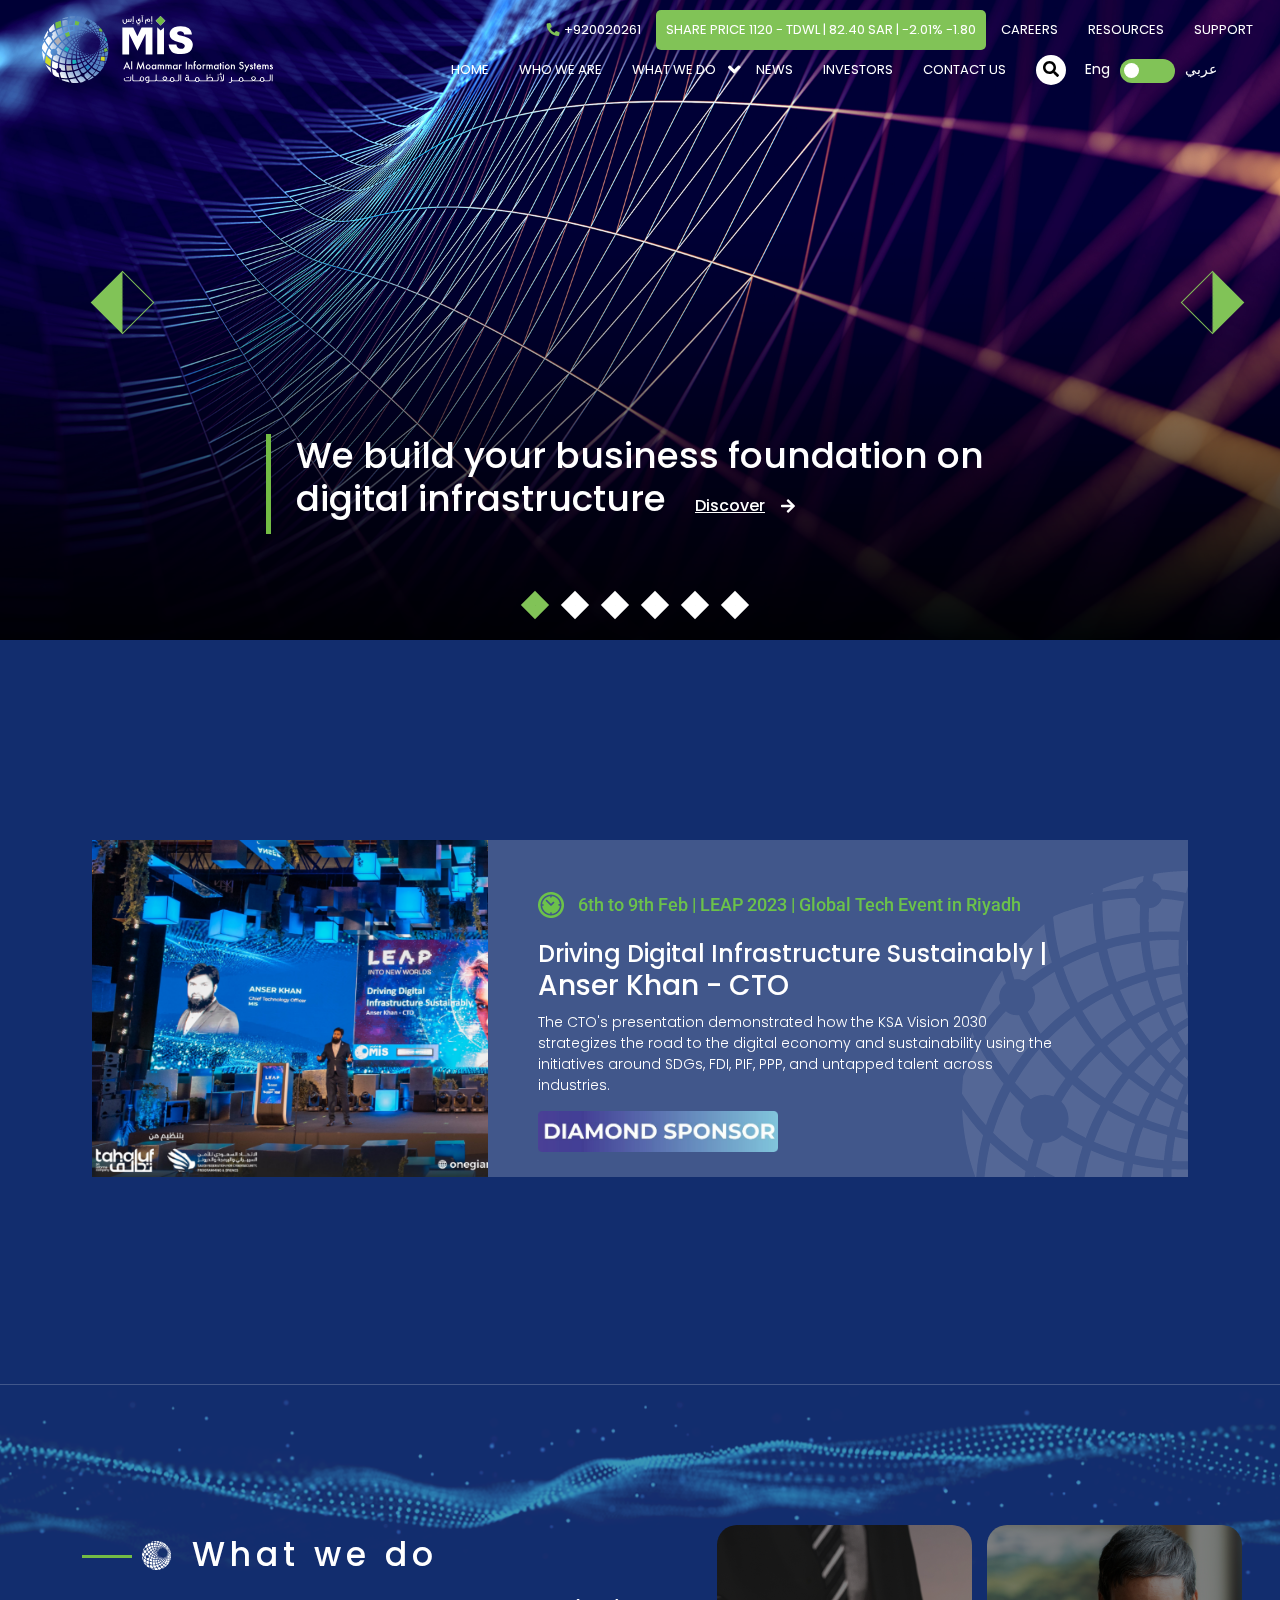
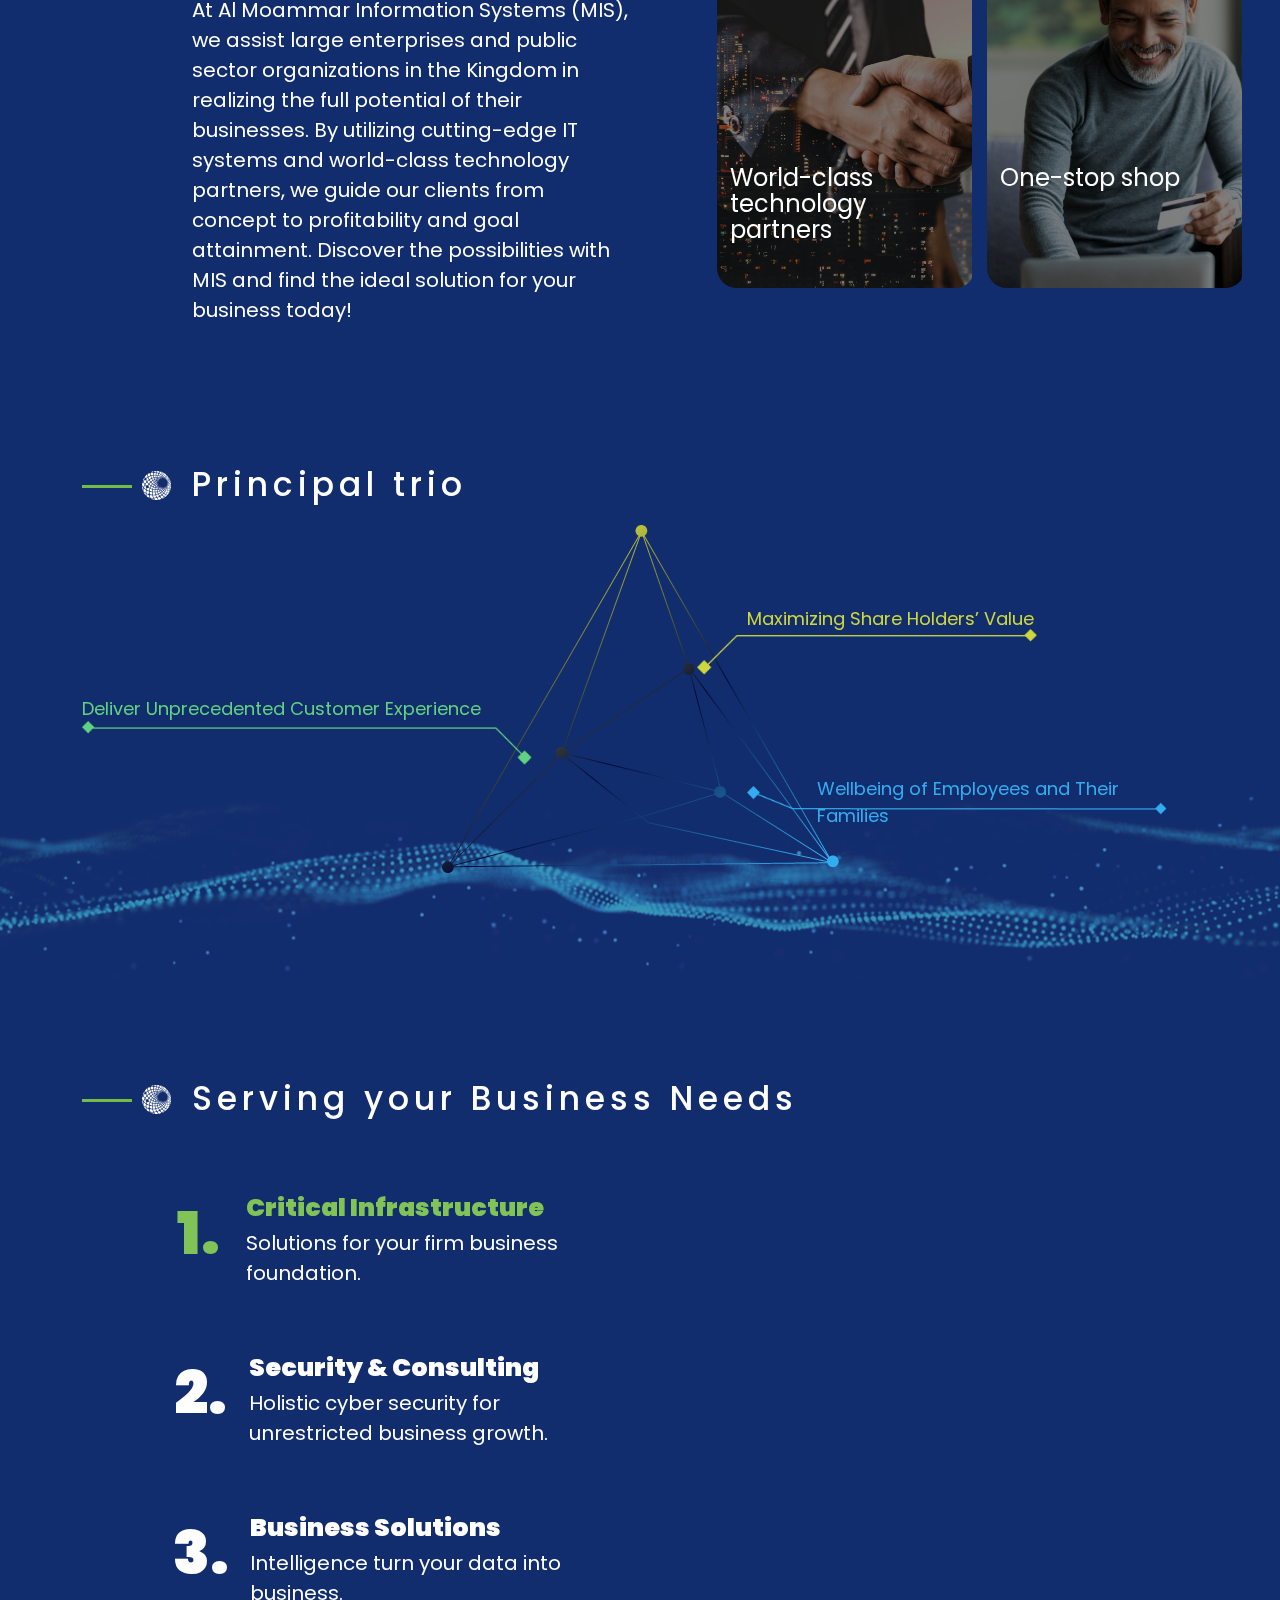
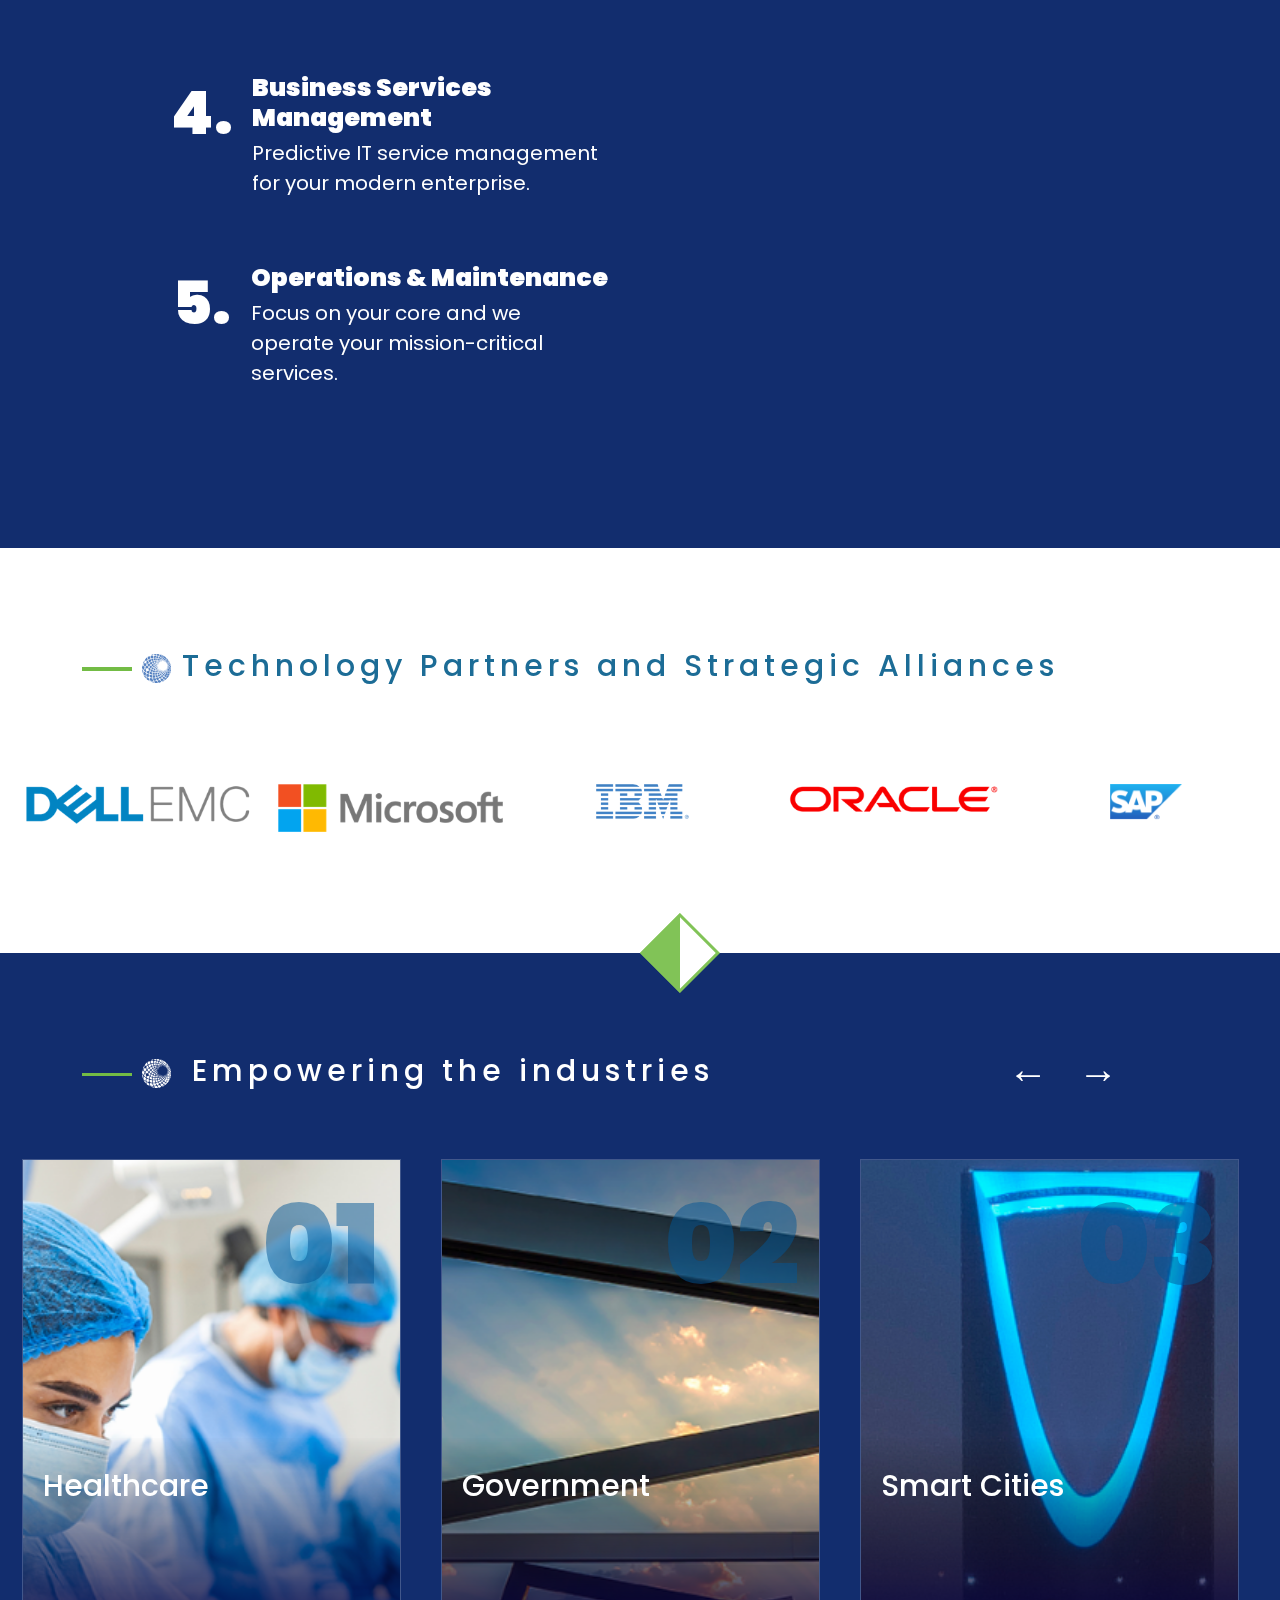
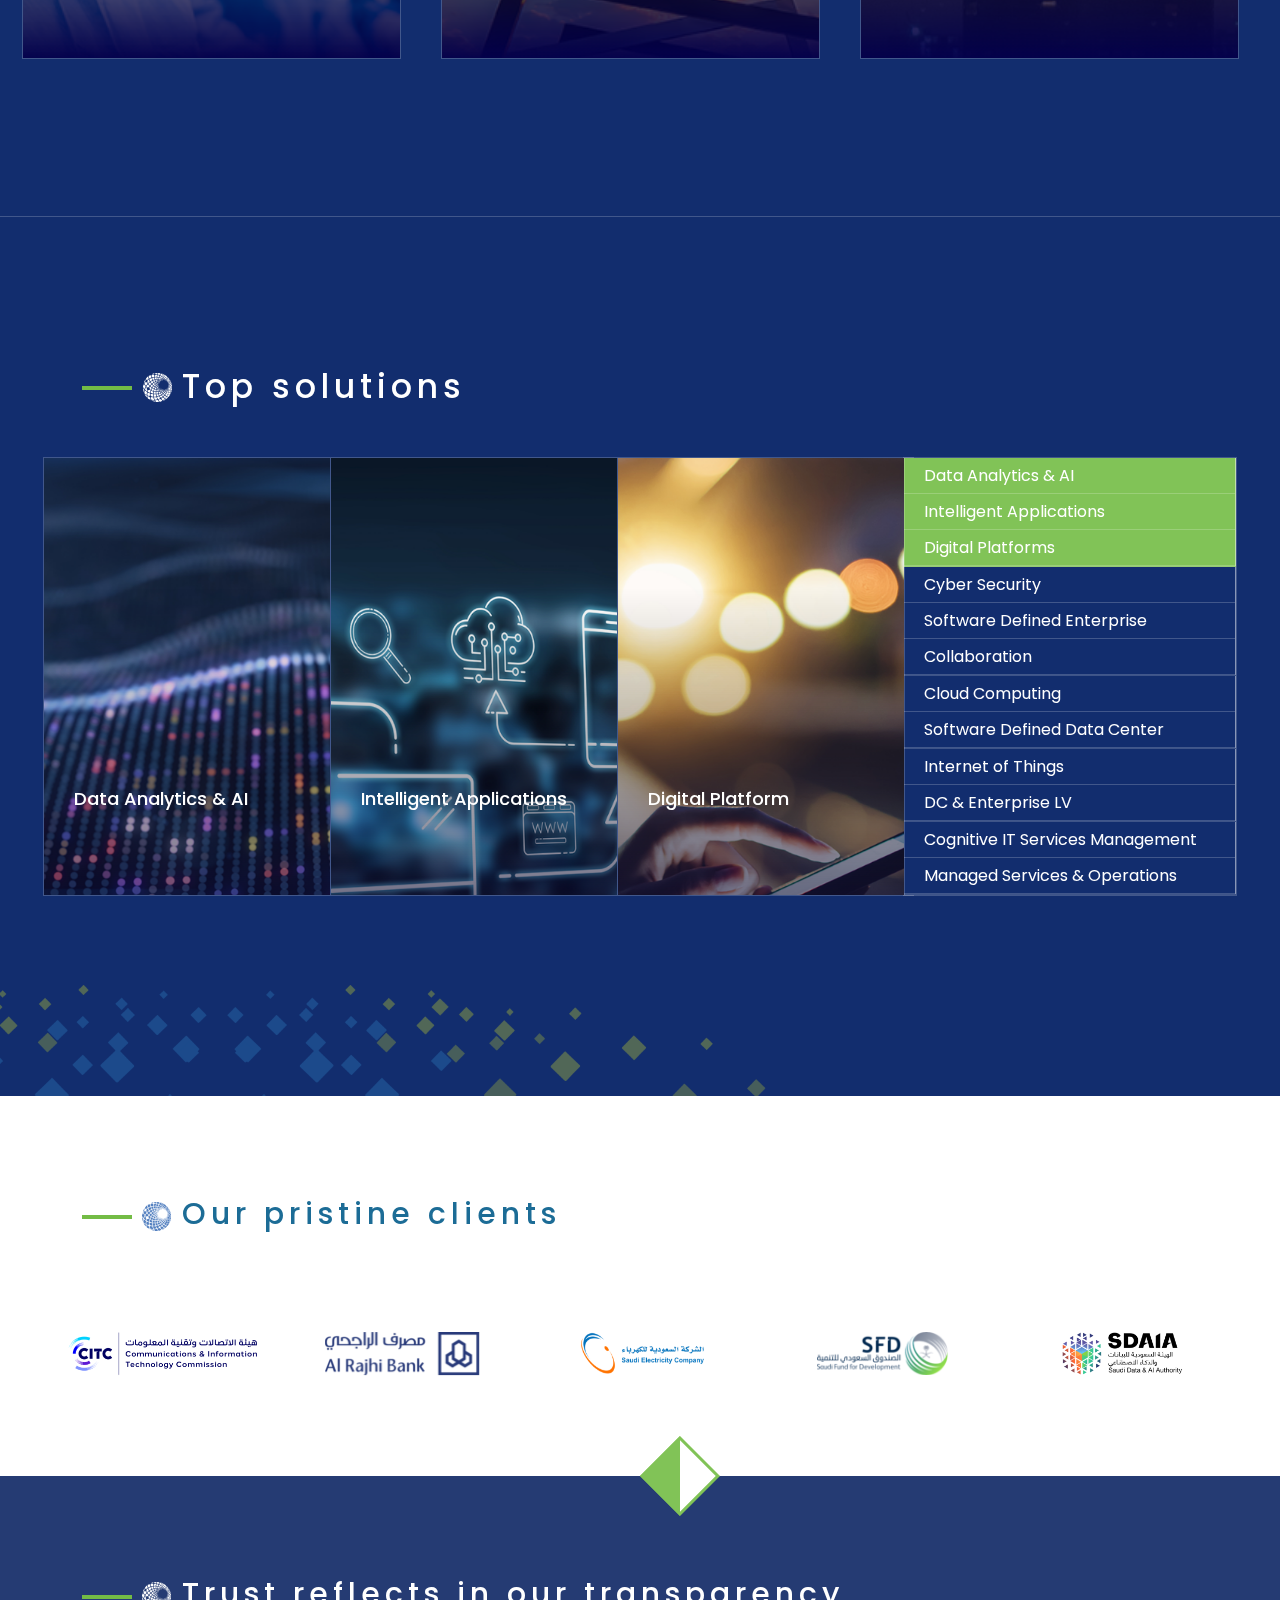
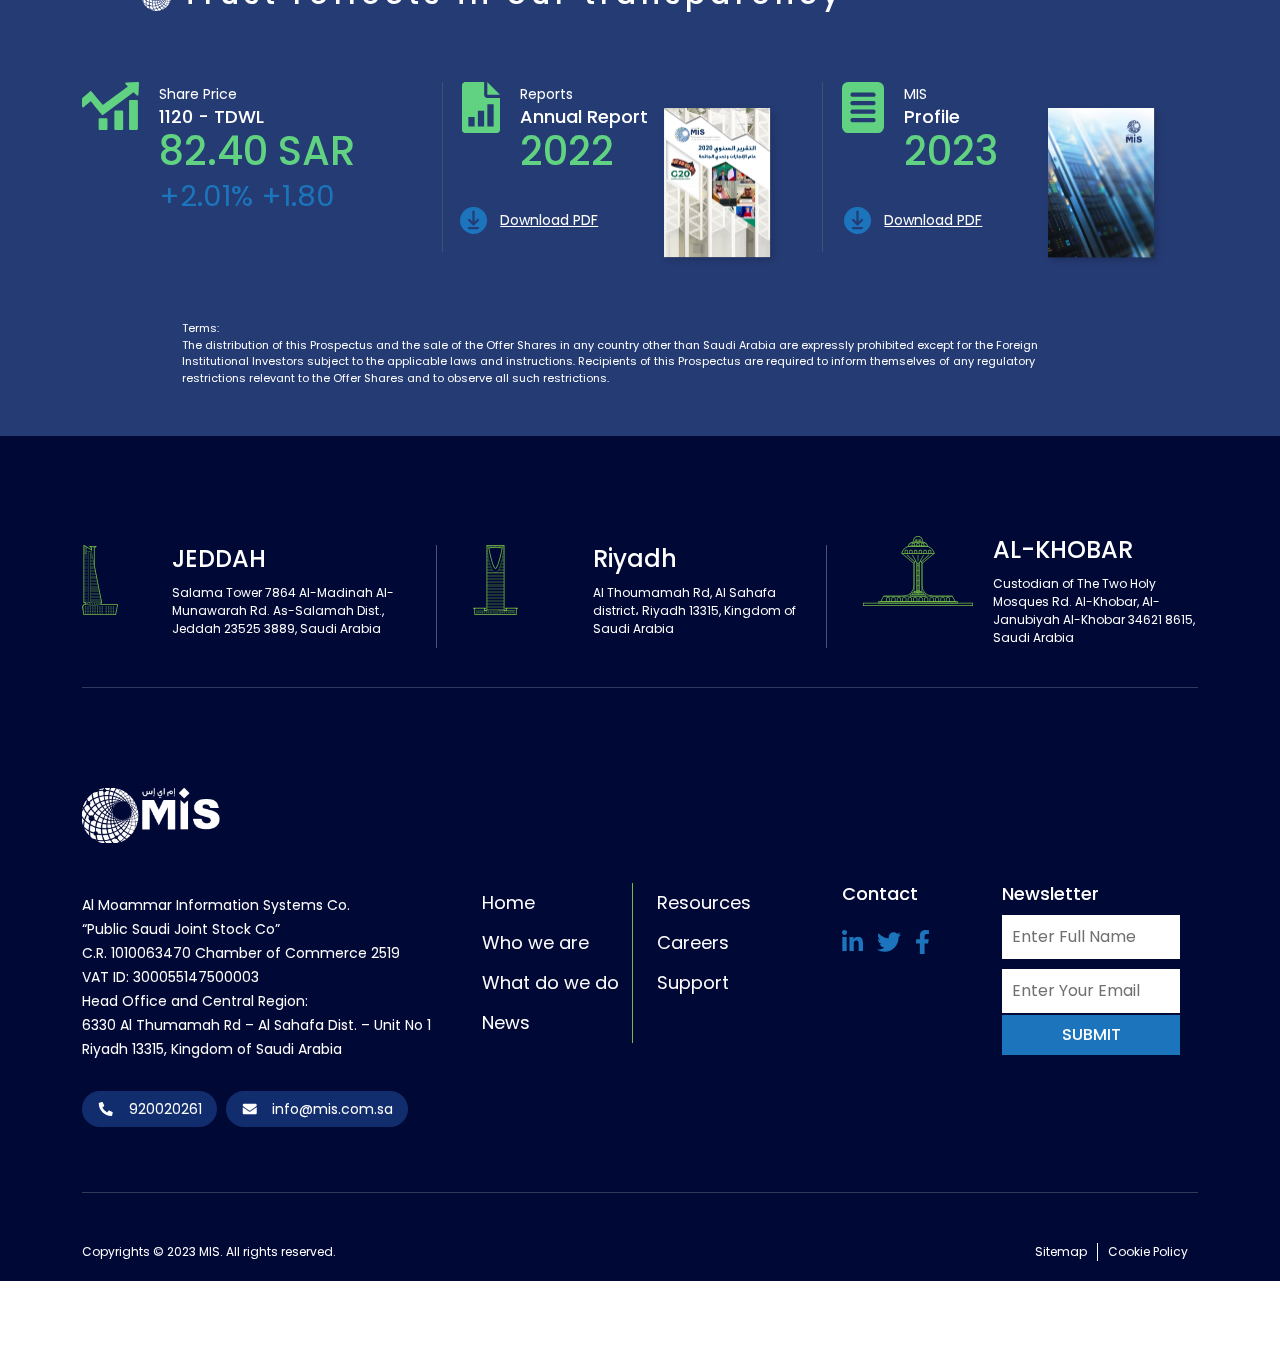
==== index.html @ 5196947d "Conflict Resolved" ====
<!DOCTYPE html>
<html lang="en">
  <head>
    <meta charset="UTF-8" />
    <meta http-equiv="X-UA-Compatible" content="IE=edge" />
    <meta name="viewport" content="width=device-width, initial-scale=1.0" />

    <!-- FAVICON -->
    <link
      rel="apple-touch-icon"
      sizes="180x180"
      href="assets/images/apple-touch-icon.png"
    />
    <link
      rel="icon"
      type="image/png"
      sizes="32x32"
      href="assets/images/favicon-32x32.png"
    />
    <link
      rel="icon"
      type="image/png"
      sizes="16x16"
      href="assets/images/favicon-16x16.png"
    />
    <link rel="manifest" href="assets/images/site.webmanifest" />

    <!-- BOOTSTRAP CSS -->
    <link rel="stylesheet" href="assets/css/bootstrap.min.css" />

    <!-- CUSTOM CSS -->
    <!-- <link rel="stylesheet" href="assets/css/custom.css"> -->

    <link rel="stylesheet" href="assets/css/style.css" />

    <!-- FONTAWESOME CSS -->
    <link rel="stylesheet" href="assets/css/fontawesome.min.css" />
    <link rel="stylesheet" href="assets/css/all.min.css" />

    <!-- ANIMATION CSS -->
    <link rel="stylesheet" href="assets/css/animate.min.css" />

    <!-- BX SLIDER CSS -->
    <link rel="stylesheet" href="assets/css/jquery.bxslider.min.css" />

    <!-- SLICK CAROUSEL CSS -->
    <link rel="stylesheet" href="assets/css/slick.css" />
    <link rel="stylesheet" href="assets/css/slick-theme.css" />

    <!-- TINY CAROUSEL -->
    <link rel="stylesheet" href="assets/css/tiny-slider.css" />

    <!-- ANIMATION ON SCROLL CSS -->
    <!-- <link rel="stylesheet" href="css/aos.css"> -->
    <title>MIS Home</title>
  </head>
  <body>
    <header class="head">
      <div class="container-fluid">
        <div class="row">
          <div
            class="col-xxl-3 col-xl-3 col-lg-3 d-md-none d-sm-none d-none d-lg-block"
          >
            <div class="logo">
              <img src="assets/images/logo-white.svg" alt="" />
            </div>
          </div>
          <div
            class="col-xxl-9 col-xl-9 col-lg-9 d-md-none d-sm-none d-none d-lg-block"
          >
            <div class="top-main-navigation">
              <ul>
                <li>
                    <i class="fas fa-phone-alt fa-fw topMainNavigationPhone"></i>
                    <a href="#">+920020261</a>
                </li>
                <!-- ADD ARABIC NUMBER IF NEEDED//////////////////////////////////////////////// -->

                <li class="topMainNavigationSharePrice">
                  <!-- <select name="" id="" >
                    <option value="" selected> -->
                      <a href="" class="anchorText">Share Price 1120 - TDWL | 82.40 SAR | -2.01% -1.80</a>
                    <!-- </option>
                    <option value="">
                      Share Price 1120 - TDWL | 82.40 SAR | -2.01% -1.80
                    </option>
                  </select> -->
                </li>
                <li class="arabic-text topMainNavigationSharePrice">
                  <select name="" id="" >
                    <option value="" selected>
                      سعر السهم 1120 - TDWL | 82.40 ريال سعودي | -2.01٪ -1.80
                    </option>
                    <option value="">
                      سعر السهم 1120 - TDWL | 82.40 ريال سعودي | -2.01٪ -1.80
                    </option>
                  </select>
                </li>
                <li><a href="#">Careers</a></li>
                <li class="arabic-text"><a href="#">وظائف</a></li>
                <li><a href="#">Resources</a></li>
                <li class="arabic-text"><a href="#">موارد</a></li>
                <li><a href="#">Support</a></li>
                <li class="arabic-text"><a href="#">يدعم</a></li>
              </ul>
            </div>
            <div class="main-menu">
              <ul>
                <li><a href="#">Home</a></li>
                <li class="arabic-text"><a href="#">بيت</a></li>
                <li>
                  <a href="#">Who We Are</a>
                  <ul class="dropdown--menu">
                    <li><a href="services.html">Services</a></li>
                  </ul>
                </li>
                <li class="arabic-text"><a href="#">من نحن</a></li>
                <li class="sub-menu">
                  <a href="#"
                    >What We Do
                    <!--<i class="fas fa-chevron-down"></i>--></a
                  >
                  <span class="downarrow-icon"></span>
                  <ul class="dropdown--menu">
                    <li><a href="solutions.html">Our Solutions</a></li>
                    <li><a href="industries.html">Our Industries</a></li>
                    <li><a href="services.html">Our Services</a></li>
                  </ul>
                </li>
                <li class="arabic-text"><a href="#">الذي نفعله</a></li>
                <li><a href="news.html">News</a></li>
                <li class="arabic-text"><a href="#">أخبار</a></li>
                <li><a href="#">Investors</a></li>
                <li class="arabic-text"><a href="#">المستثمرون</a></li>
                <li><a href="contactus.html">Contact Us</a></li>
                <li class="arabic-text"><a href="#">اتصل بنا</a></li>
                <li>
                  <a href="#" class="search"><i class="fas fa-search"></i></a>
                </li>
              </ul>
              <div class="lang-toggle1">
                Eng
                <label class="switch1">
                  <input type="checkbox" />
                  <span class="slider1 round"></span>
                </label>
                عربي
              </div>
            </div>
          </div>
          <div
            class="col-md-12 col-sm-12 col-12 d-md-block d-xxl-none d-xl-none d-lg-none"
          >
            <div class="mobile--header">
              <div class="menu-menu">
                <div class="mobile-menu"><i class="fas fa-bars"></i></div>
                <div class="navigation">
                  <ul>
                    <li>
                      <select name="" id="sharePrice"></select>
                    </li>
                    <li class="arabic-text">
                      <select name="" id="sharePrice"></select>
                    </li>
                    <li><a href="#">Home</a></li>
                    <li class="arabic-text"><a href="#">بيت</a></li>
                    <li><a href="#">Who We Are</a></li>
                    <li class="arabic-text"><a href="#">من نحن</a></li>
                    <li>
                      <a href="whatwedo.html">What We Do</a>
                      <span><i class="fas fa-chevron-down fa-fw"></i></span>
                      <ul class="dropdown--menu">
                        <li><a href="solutions.html">Our Solutions</a></li>
                        <li><a href="industries.html">Our Industries</a></li>
                        <li><a href="services.html">Our Services</a></li>
                      </ul>
                    </li>
                    <li class="arabic-text"><a href="#">الذي نفعله</a></li>
                    <li><a href="#">News</a></li>
                    <li class="arabic-text"><a href="#">أخبار</a></li>
                    <li><a href="#">Investors</a></li>
                    <li class="arabic-text"><a href="#">المستثمرون</a></li>
                    <li><a href="#">Careers</a></li>
                    <li class="arabic-text"><a href="#">وظائف</a></li>
                    <li><a href="#">Resources</a></li>
                    <li class="arabic-text"><a href="#">موارد</a></li>
                    <li><a href="#">Support</a></li>
                    <li class="arabic-text"><a href="#">يدعم</a></li>
                    <li><a href="#">Contact Us</a></li>
                    <li class="arabic-text"><a href="#">اتصل بنا</a></li>
                    <li><a href="#" class="en">English</a></li>
                    <li><a href="#" class="ar">عربي</a></li>
                    <li class="arabic-text">
                      <a href="#" class="en">إنجليزي</a>
                    </li>
                    <li class="arabic-text"><a href="#" class="ar">عربي</a></li>
                  </ul>
                </div>
              </div>
              <div class="mobile-logo">
                <a href="#"
                  ><img src="assets/images/mobile-white-logo.svg" alt=""
                /></a>
              </div>
              <div class="mobile-search-wrapper">
                <a href="#" class="mobilesearch"
                  ><i class="fas fa-search"></i
                ></a>
              </div>
            </div>
          </div>
        </div>
      </div>
    </header>

    <!-- SLIDER HOME -->
    <section class="home-slider">
      <!-- Slider HTML (change this to your own!) -->
      <div class="sliderHome">
        <div>
          <div class="home-slider-content">
            <div class="slide--content">
              <h2>
                We build your business foundation on digital infrastructure
                <a href="#">Discover <i class="fas fa-arrow-right"></i></a>
              </h2>
            </div>
            <div class="slide--content arabic-text">
              <h2>
                نبني أسس عملك على البنية التحتية الرقمية.
                <a href="#">يكتشف <i class="fas fa-arrow-right"></i></a>
              </h2>
            </div>
            <picture>
              <img src="assets/images/sliderimage4.png" />
            </picture>
          </div>
        </div>
        <div>
          <div class="home-slider-content">
            <div class="slide--content">
              <h2>
                Our artificial intelligence (AI) solutions turn your data into
                business wins
                <a href="#">Discover <i class="fas fa-arrow-right"></i></a>
              </h2>
            </div>
            <div class="slide--content arabic-text">
              <h2>
                حلولنا للذكاء الاصطناعي (AI) تحوّل بياناتك إلى انتصارات في
                الأعمال التجارية.
                <a href="#">يكتشف <i class="fas fa-arrow-right"></i></a>
              </h2>
            </div>
            <img src="assets/images/sliderimage1.png" />
          </div>
        </div>
        <div>
          <div class="home-slider-content">
            <div class="slide--content">
              <h2>
                Predictive IT service management take the guesswork out of the
                enterprise
                <a href="#">Discover <i class="fas fa-arrow-right"></i></a>
              </h2>
            </div>
            <div class="slide--content arabic-text">
              <h2>
                الإدارة التنبؤية لخدمات تكنولوجيا المعلومات تعمل على التخلص من
                التخمين من المؤسسة.
                <a href="#">يكتشف <i class="fas fa-arrow-right"></i></a>
              </h2>
            </div>
            <img src="assets/images/sliderimage2.png" />
          </div>
        </div>
        <div>
          <div class="home-slider-content">
            <div class="slide--content">
              <h2>
                Break the barriers and expand limitlessly on the cloud
                <a href="#">Discover <i class="fas fa-arrow-right"></i></a>
              </h2>
            </div>
            <div class="slide--content arabic-text">
              <h2>
                كسر الحواجز والتوسع لا حدود له على السحابة.
                <a href="#">يكتشف <i class="fas fa-arrow-right"></i></a>
              </h2>
            </div>
            <img src="assets/images/sliderimage3.png" />
          </div>
        </div>
        <div>
          <div class="home-slider-content">
            <div class="slide--content">
              <h2>
                Our managed cybersecurity gives your business unrestricted
                growth
                <a href="#">Discover <i class="fas fa-arrow-right"></i></a>
              </h2>
            </div>
            <div class="slide--content arabic-text">
              <h2>
                أمن السيبرانية المدارة يمنح عملك نموًا غير مقيّد.
                <a href="#">يكتشف <i class="fas fa-arrow-right"></i></a>
              </h2>
            </div>
            <img src="assets/images/sliderimage6.jpg" />
          </div>
        </div>
        <div>
          <div class="home-slider-content">
            <div class="slide--content">
              <h2>
                MIS reliable services and operations help you leap into a
                competitive era
                <a href="#">Discover <i class="fas fa-arrow-right"></i></a>
              </h2>
            </div>
            <div class="slide--content arabic-text">
              <h2>
                خدمات MIS الموثوقة والعمليات تساعدك على القفز إلى عصر تنافسي.
                <a href="#">يكتشف <i class="fas fa-arrow-right"></i></a>
              </h2>
            </div>
            <img src="assets/images/sliderimage5.png" />
          </div>
        </div>
      </div>
    </section>

    <!-- SEMINAR SECTION -->
    <section class="seminar--wrapper">
      <div class="container">
        <div class="row">
          <div
            class="col-xxl-12 col-xl-12 col-lg-12 col-md-12 col-sm-12 col-12"
          >
            <div class="seminar-carousel">
              <div>
                <div class="seminar-wrapper">
                  <div class="seminar--image-date">
                    <img src="assets/images/mis-seminar-event.png" alt="" />
                    <!-- <div class="seminar--date">
                                        <span>6th to 9th Feb</span>
                                        <h2>2023</h2>
                                    </div> -->
                  </div>
                  <div class="seminar--info">
                    <h3>
                      6th to 9th Feb | LEAP 2023 | Global Tech Event in Riyadh
                    </h3>
                    <h2>
                      Driving Digital Infrastructure Sustainably |
                      <span>Anser Khan - CTO</span>
                    </h2>
                    <p>
                      The CTO's presentation demonstrated how the KSA Vision
                      2030 strategizes the road to the digital economy and
                      sustainability using the initiatives around SDGs, FDI,
                      PIF, PPP, and untapped talent across industries.
                    </p>
                    <img src="assets/images/sponsorimg.png" alt="" />
                  </div>
                </div>
              </div>
              <!-- <div>
                            <div class="seminar-wrapper">
                                <div class="seminar--image-date">
                                    <img src="assets/images/mis-seminar-event.png" alt="">
                                    <div class="seminar--date">
                                        <span>22 Feb</span>
                                        <h2>2023</h2>
                                    </div>
                                </div>
                                <div class="seminar--info">
                                    <h3>09:00 AM | The Opera Theatre | Central City, Riyadh</h3>
                                    <h2>Artificial intelligence turns your data into business</h2>
                                    <p>Artificial Intelligence (AI) refers to the simulation of human intelligence in machines that are designed to think and act like humans.</p>
                                </div>
                            </div>
                        </div> -->
            </div>
          </div>
        </div>
      </div>
    </section>

    <!-- ABOUT US SECTION -->
    <section class="home-about-us">
      <div class="container">
        <div class="row">
          <div class="col-xxl-6 col-xl-6 col-lg-12 col-md-12 col-sm-12 col-12">
            <div
              class="about-us"
              data-aos="fade-right"
              data-aos-delay="500"
              data-aos-duration="1000"
            >
              <h2>What we do</h2>
              <p>
                At Al Moammar Information Systems (MIS), we assist large
                enterprises and public sector organizations in the Kingdom in
                realizing the full potential of their businesses. By utilizing
                cutting-edge IT systems and world-class technology partners, we
                guide our clients from concept to profitability and goal
                attainment. Discover the possibilities with MIS and find the
                ideal solution for your business today!
              </p>
            </div>
            <div
              class="about-us arabic-text"
              data-aos="fade-left"
              data-aos-delay="500"
              data-aos-duration="1000"
            >
              <h2>من نحن</h2>
              <p>
                في المعمر لأنظمة المعلومات (MIS) ، نساعد الشركات الكبيرة ومؤسسات
                القطاع العام في المملكة على تحقيق الإمكانات الكاملة لأعمالهم. من
                خلال استخدام أنظمة تكنولوجيا المعلومات المتطورة وشركاء
                التكنولوجيا على مستوى عالمي ، فإننا نوجه عملائنا من المفهوم إلى
                الربحية وتحقيق الهدف. اكتشف الاحتمالات مع MIS وابحث عن الحل
                المثالي لعملك اليوم!
              </p>
            </div>
          </div>
          <div class="col-xxl-6 col-xl-6 col-lg-12 col-md-12 col-sm-12 col-12">
            <div class="about-content-wrapper">
              <div class="aboutus-slider">
                <div>
                  <img src="assets/images/aboutimage1.png" alt="" />
                  <div class="about-carousel-text">
                    <p>World-class technology partners</p>
                  </div>
                </div>
                <div>
                  <img src="assets/images/aboutimage2.png" alt="" />
                  <div class="about-carousel-text">
                    <p>One-stop shop</p>
                  </div>
                </div>
                <div>
                  <img src="assets/images/aboutimages3.png" alt="" />
                  <div class="about-carousel-text">
                    <p>
                      Deep culture <br />
                      understanding
                    </p>
                  </div>
                </div>
              </div>
              <!-- <div class="aboutus-three-img">
                            <div>
                                <img src="images/aboutimage1.png" class="img-fluid" alt="">
                                <p>World-class technology partners</p>
                            </div>
                            <div>
                                <img src="images/aboutimage2.png"  class="img-fluid" alt="">
                                <p>One-stop shop</p>
                            </div>
                            <div>
                                <img src="images/aboutimages3.png"  class="img-fluid" alt="">
                                <p>Deep culture <br> understanding</p>
                            </div>
                            <div>&nbsp;</div>
                        </div> -->
            </div>
          </div>
        </div>
        <div class="row">
          <div
            class="col-xxl-12 col-xl-12 col-lg-12 col-md-12 col-sm-12 col-12"
          >
            <div
              class="about-us principal"
              data-aos="fade-right"
              data-aos-delay="500"
              data-aos-duration="1000"
            >
              <h2>Principal trio</h2>
            </div>
            <div
              class="about-us principal arabic-text"
              data-aos="fade-right"
              data-aos-delay="500"
              data-aos-duration="1000"
            >
              <h2>الثلاثي الرئيسي</h2>
            </div>
          </div>
          <div class="col-xxl-3 col-xl-3 col-lg-3 col-md-3 col-sm-3 col-3">
            <div class="lefttext-wrapper">
              <div class="lefttext">
                Deliver Unprecedented Customer Experience
              </div>
              <div class="lefttext arabic-text">
                تقديم تجربة عملاء غير مسبوقة
              </div>
            </div>
          </div>
          <div class="col-xxl-6 col-xl-6 col-lg-6 col-md-6 col-sm-6 col-6">
            <div class="triangle-wrapper">
              <div class="triangle-object-rotator">
                <!-- <ul class='gallery'>
                                <li><a><img src='assets/images/texturetriangle.png'></a></li>
                                <li><a><img src='assets/images/texturetriangle.png'></a></li>
                                <li><a><img src='assets/images/texturetriangle.png'></a></li>
                                <li><a><img src='assets/images/texturetriangle.png'></a></li>
                            </ul> -->
                <div class="side left"></div>
                <div class="side front"></div>
                <div class="side right"></div>
                <div class="side back"></div>
              </div>
            </div>
          </div>
          <div class="col-xxl-3 col-xl-3 col-lg-3 col-md-3 col-sm-3 col-3">
            <div class="toptext-wrapper">
              <div class="toptext">Maximizing Share Holders’ Value</div>
              <div class="toptext arabic-text">تعظيم قيمة حاملي الأسهم</div>
            </div>
            <div class="bottomtext-wrapper">
              <div class="bottomtext">
                Wellbeing of Employees and Their Families
              </div>
              <div class="bottomtext arabic-text">
                رفاهية الموظفين وعائلاتهم
              </div>
            </div>
          </div>
          <!-- <div class="col-xxl-12 col-xl-12 col-lg-12 col-md-12 col-sm-12 col-12">
                    <div class="triangle-object" data-aos="flip-left" data-aos-delay="700" data-aos-duration="2000">
                        <img src="images/triangleobject.png" class="img-fluid desktop" alt="">
                        <img src="images/diamondmobile.png" class="img-fluid mobile" alt="">
                    </div>
                </div> -->
        </div>
      </div>
    </section>

    <section class="servingbusiness--wrapper">
      <div class="container">
        <div class="row">
          <div
            class="col-xxl-12 col-xl-12 col-lg-12 col-md-12 col-sm-12 col-12"
          >
            <h2>Serving your Business Needs</h2>
          </div>
        </div>
        <div class="row">
          <div class="col-xxl-6 col-xl-6 col-lg-6 col-md-12 col-sm-12 col-12">
            <div class="business--name-list">
              <div class="business--name-wrapper current" data-dex="1">
                <div class="business--number">1.</div>
                <div class="business--name-content">
                  <h3><a href="#">Critical Infrastructure</a></h3>
                  <p>Solutions for your firm business foundation.</p>
                </div>
              </div>
              <div class="business--name-wrapper" data-dex="2">
                <div class="business--number">2.</div>
                <div class="business--name-content">
                  <h3><a href="#">Security & Consulting</a></h3>
                  <p>
                    Holistic cyber security for unrestricted business growth.
                  </p>
                </div>
              </div>
              <div class="business--name-wrapper" data-dex="3">
                <div class="business--number">3.</div>
                <div class="business--name-content">
                  <h3><a href="#">Business Solutions</a></h3>
                  <p>Intelligence turn your data into business.</p>
                </div>
              </div>
              <div class="business--name-wrapper" data-dex="4">
                <div class="business--number">4.</div>
                <div class="business--name-content">
                  <h3><a href="#">Business Services Management</a></h3>
                  <p>
                    Predictive IT service management for your modern enterprise.
                  </p>
                </div>
              </div>
              <div class="business--name-wrapper" data-dex="5">
                <div class="business--number">5.</div>
                <div class="business--name-content">
                  <h3><a href="#">Operations & Maintenance</a></h3>
                  <p>
                    Focus on your core and we operate your mission-critical
                    services.
                  </p>
                </div>
              </div>
            </div>
          </div>
          <div class="col-xxl-6 col-xl-6 col-lg-6 col-md-12 col-sm-12 col-12">
            <div class="service--business-img">
              <img
                src="assets/images/businessservice-img1.png"
                id="1"
                class="img-fluid current"
                alt=""
              />
              <img
                src="assets/images/businessservice-img1.png"
                id="2"
                class="img-fluid"
                alt=""
              />
              <img
                src="assets/images/businessservice-img1.png"
                id="3"
                class="img-fluid"
                alt=""
              />
              <img
                src="assets/images/businessservice-img1.png"
                id="4"
                class="img-fluid"
                alt=""
              />
              <img
                src="assets/images/businessservice-img1.png"
                id="5"
                class="img-fluid"
                alt=""
              />
            </div>
          </div>
        </div>
      </div>
    </section>

    <!-- VENDORS PARTNER CAROUSEL -->
    <section class="our-vendor-partner">
      <div class="container">
        <div class="row">
          <div class="col-xxl-12 col-xl-12 col-lg-12 col-md-12 col-xxl-12">
            <div
              class="our-partner-heading"
              data-aos="fade-right"
              data-aos-delay="500"
              data-aos-duration="1000"
            >
              <h2>Technology Partners and Strategic Alliances</h2>
            </div>
            <div
              class="our-partner-heading arabic-text"
              data-aos="fade-right"
              data-aos-delay="500"
              data-aos-duration="1000"
            >
              <h2>شركاء تقنية وتحالفات استراتيجية لتقديم الحلول</h2>
            </div>
          </div>
        </div>
      </div>
      <div class="container-fluid">
        <div class="row">
          <div class="col-xxl-12 col-xl-12 col-lg-12 col-md-12 col-xxl-12">
            <div class="partners-logos">
              <div
                data-aos="flip-down"
                data-aos-duration="1000"
                data-aos-delay="1000"
              >
                <a href="https://www.cisco.com/" target="_blank"
                  ><img src="assets/images/partnerlogo1.png" alt=""
                /></a>
              </div>
              <div
                data-aos="flip-down"
                data-aos-duration="1000"
                data-aos-delay="1000"
              >
                <a
                  href="https://www.dell.com/en-us/blog/tags/dell-emc/"
                  target="_blank"
                  ><img src="assets/images/partnerlogo2.png" alt=""
                /></a>
              </div>
              <div
                data-aos="flip-down"
                data-aos-duration="1000"
                data-aos-delay="1000"
              >
                <a href="https://www.microsoft.com/en-us/" target="_blank"
                  ><img src="assets/images/partnerlogo3.png" alt=""
                /></a>
              </div>
              <div
                data-aos="flip-down"
                data-aos-duration="1000"
                data-aos-delay="1000"
              >
                <a href="https://www.ibm.com/us-en/" target="_blank"
                  ><img src="assets/images/partnerlogo4.png" alt=""
                /></a>
              </div>
              <div
                data-aos="flip-down"
                data-aos-duration="1000"
                data-aos-delay="1000"
              >
                <a href="https://www.oracle.com/" target="_blank"
                  ><img src="assets/images/partnerlogo5.png" alt=""
                /></a>
              </div>
              <div
                data-aos="flip-down"
                data-aos-duration="1000"
                data-aos-delay="1000"
              >
                <a href="https://www.sap.com/mena/index.html" target="_blank"
                  ><img src="assets/images/partnerlogo6.png" alt=""
                /></a>
              </div>
              <div
                data-aos="flip-down"
                data-aos-duration="1000"
                data-aos-delay="1000"
              >
                <a href="https://www.netscout.com/arbor" target="_blank"
                  ><img src="assets/images/partnerlogo7.png" alt=""
                /></a>
              </div>
              <div
                data-aos="flip-down"
                data-aos-duration="1000"
                data-aos-delay="1000"
              >
                <a href="https://corp.ingrammicro.com/" target="_blank"
                  ><img src="assets/images/partnerlogo8.png" alt=""
                /></a>
              </div>
              <div
                data-aos="flip-down"
                data-aos-duration="1000"
                data-aos-delay="1000"
              >
                <a href="https://www.boldonjames.com/" target="_blank"
                  ><img src="assets/images/partnerlogo9.png" alt=""
                /></a>
              </div>
              <div
                data-aos="flip-down"
                data-aos-duration="1000"
                data-aos-delay="1000"
              >
                <a href="https://www.riverbed.com/" target="_blank"
                  ><img src="assets/images/partnerlogo10.png" alt=""
                /></a>
              </div>
              <div
                data-aos="flip-down"
                data-aos-duration="1000"
                data-aos-delay="1000"
              >
                <a href="https://www.opentext.com/" target="_blank"
                  ><img src="assets/images/partnerlogo11.png" alt=""
                /></a>
              </div>
              <div
                data-aos="flip-down"
                data-aos-duration="1000"
                data-aos-delay="1000"
              >
                <a
                  href="https://www.trendmicro.com/en_us/business.html"
                  target="_blank"
                  ><img src="assets/images/partnerlogo12.png" alt=""
                /></a>
              </div>
              <div
                data-aos="flip-down"
                data-aos-duration="1000"
                data-aos-delay="1000"
              >
                <a href="https://www.flexera.com/" target="_blank"
                  ><img src="assets/images/partnerlogo13.png" alt=""
                /></a>
              </div>
              <div
                data-aos="flip-down"
                data-aos-duration="1000"
                data-aos-delay="1000"
              >
                <a href="https://www.citrix.com/" target="_blank"
                  ><img src="assets/images/partnerlogo14.png" alt=""
                /></a>
              </div>
              <div
                data-aos="flip-down"
                data-aos-duration="1000"
                data-aos-delay="1000"
              >
                <a href="https://intouchhealth.com/" target="_blank"
                  ><img src="assets/images/partnerlogo15.png" alt=""
                /></a>
              </div>
              <div
                data-aos="flip-down"
                data-aos-duration="1000"
                data-aos-delay="1000"
              >
                <a href="https://www.veeam.com/" target="_blank"
                  ><img src="assets/images/partnerlogo16.png" alt=""
                /></a>
              </div>
              <div
                data-aos="flip-down"
                data-aos-duration="1000"
                data-aos-delay="1000"
              >
                <a href="https://www.bmc.com/" target="_blank"
                  ><img src="assets/images/partnerlogo17.png" alt=""
                /></a>
              </div>
            </div>
          </div>
        </div>
      </div>
    </section>

    <!-- EMPOWERING INDUSTRIES -->
    <section class="industry-wrapper">
      <div class="container">
        <div class="row">
          <div
            class="col-xxl-12 col-xl-12 col-lg-12 col-md-12 col-sm-12 col-12"
          >
            <div
              class="industry-heading"
              data-aos="fade-right"
              data-aos-delay="500"
              data-aos-duration="1000"
            >
              <h2>Empowering the industries</h2>
            </div>
            <div
              class="industry-heading arabic-text"
              data-aos="fade-left"
              data-aos-delay="500"
              data-aos-duration="1000"
            >
              <h2>تمكين الصناعات</h2>
            </div>
          </div>
        </div>
      </div>
      <div class="container-fluid">
        <div class="row">
          <div
            class="col-xxl-12 col-xl-12 col-lg-12 col-md-12 col-sm-12 col-12"
          >
            <div
              class="slick-carousel"
              data-aos="fade-up"
              data-aos-delay="1000"
              data-aos-duration="2000"
            >
              <div class="carousel-wrapper">
                <div class="carousel-number">
                  <h1>01</h1>
                </div>
                <img src="assets/images/slider1.png" alt="" />
                <div class="carousel-content">
                  <h2>Healthcare</h2>
                  <p>
                    Creating innovations in digital health technologies by
                    keeping patients at the center.
                  </p>
                  <a href="#">Read More <i class="fas fa-arrow-right"></i></a>
                </div>
                <div class="carousel-content arabic-text">
                  <h2>الرعاية الصحية</h2>
                  <p>
                    إبتكار تجديد في تقنيات الصحة الرقمية من خلال إبقاء المرضى في
                    المركز.
                  </p>
                  <a href="#">اقرأ أكثر<i class="fas fa-arrow-right"></i></a>
                </div>
              </div>
              <div class="carousel-wrapper">
                <div class="carousel-number">
                  <h1>02</h1>
                </div>
                <img src="assets/images/slider2.png" alt="" />
                <div class="carousel-content">
                  <h2>Government</h2>
                  <p>
                    Support in building digital infrastructure and services for
                    the digital government and society.
                  </p>
                  <a href="#">Read More <i class="fas fa-arrow-right"></i></a>
                </div>
                <div class="carousel-content arabic-text">
                  <h2>الحكومة</h2>
                  <p>
                    دعم بناء البنية التحتية الرقمية والخدمات للحكومة والمجتمع
                    الرقمي.
                  </p>
                  <a href="#">اقرأ أكثر<i class="fas fa-arrow-right"></i></a>
                </div>
              </div>
              <div class="carousel-wrapper">
                <div class="carousel-number">
                  <h1>03</h1>
                </div>
                <img src="assets/images/slider3.png" alt="" />
                <div class="carousel-content">
                  <h2>Smart Cities</h2>
                  <p>
                    Imaginative solutions for better livability, smart
                    industries, and sustainable environment.
                  </p>
                  <a href="#">Read More <i class="fas fa-arrow-right"></i></a>
                </div>
                <div class="carousel-content arabic-text">
                  <h2>المدن الذكية</h2>
                  <p>
                    حلول إبداعية لتحسين مستوى المعيشة ، والصناعات الذكية ،
                    والبيئة المستدامة.
                  </p>
                  <a href="#">اقرأ أكثر<i class="fas fa-arrow-right"></i></a>
                </div>
              </div>
              <div class="carousel-wrapper">
                <div class="carousel-number">
                  <h1>04</h1>
                </div>
                <img src="assets/images/slider4.png" alt="" />
                <div class="carousel-content">
                  <h2>Education</h2>
                  <p>
                    Innovating education digital tools for a competitive
                    knowledge-nation.
                  </p>
                  <a href="#">Read More <i class="fas fa-arrow-right"></i></a>
                </div>
                <div class="carousel-content arabic-text">
                  <h2>التعليم</h2>
                  <p>ابتكار أدوات رقمية للتعليم من أجل دولة ثقافية تنافسية.</p>
                  <a href="#">اقرأ أكثر<i class="fas fa-arrow-right"></i></a>
                </div>
              </div>
              <div class="carousel-wrapper">
                <div class="carousel-number">
                  <h1>05</h1>
                </div>
                <img src="assets/images/slider5.png" alt="" />
                <div class="carousel-content">
                  <h2>Energy & Utilities</h2>
                  <p>
                    Building integrated, automated, and predictive IR4.0 and
                    digital supply chain for a low-carbon sustainable future.
                  </p>
                  <a href="#">Read More <i class="fas fa-arrow-right"></i></a>
                </div>
                <div class="carousel-content arabic-text">
                  <h2>طاقة وخدمات</h2>
                  <p>
                    بناء IR4.0 وسلسلة توريد رقمية متكاملة و مؤتمتة و تنبؤية
                    لمستقبل مستدام منخفض الكربون.
                  </p>
                  <a href="#">اقرأ أكثر<i class="fas fa-arrow-right"></i></a>
                </div>
              </div>
              <div class="carousel-wrapper">
                <div class="carousel-number">
                  <h1>06</h1>
                </div>
                <img src="assets/images/slider6.png" alt="" />
                <div class="carousel-content">
                  <h2>Telco</h2>
                  <p>
                    Enhancing the digital infrastructure, cloud services, and
                    bridging the gap in the digital divide.
                  </p>
                  <a href="#">Read More <i class="fas fa-arrow-right"></i></a>
                </div>
                <div class="carousel-content arabic-text">
                  <h2>الاتصالات عن بعد</h2>
                  <p>
                    تعزيز البنية التحتية الرقمية والخدمات السحابية وسد الفجوة
                    الرقمية.
                  </p>
                  <a href="#">اقرأ أكثر<i class="fas fa-arrow-right"></i></a>
                </div>
              </div>
              <div class="carousel-wrapper">
                <div class="carousel-number">
                  <h1>07</h1>
                </div>
                <img src="assets/images/slider7.png" alt="" />
                <div class="carousel-content">
                  <h2>Finance & Banking</h2>
                  <p>
                    Tailoring next era of technology-led financial services with
                    data privacy concerns at the core.
                  </p>
                  <a href="#">Read More <i class="fas fa-arrow-right"></i></a>
                </div>
                <div class="carousel-content arabic-text">
                  <h2>الموارد المالية والمصارف</h2>
                  <p>
                    تخصيص الحقبة التالية من الخدمات المالية القائمة على
                    التكنولوجيا مع مراعاة مخاوف خصوصية البيانات.
                  </p>
                  <a href="#">اقرأ أكثر<i class="fas fa-arrow-right"></i></a>
                </div>
              </div>
              <div class="carousel-wrapper">
                <div class="carousel-number">
                  <h1>08</h1>
                </div>
                <img src="assets/images/slider8.png" alt="" />
                <div class="carousel-content">
                  <h2>Manufacturing & Retail</h2>
                  <p>
                    Improving efficiency through digital solutions for business
                    intelligence, digital supply chain, and autonomous
                    operations.
                  </p>
                  <a href="#">Read More <i class="fas fa-arrow-right"></i></a>
                </div>
                <div class="carousel-content arabic-text">
                  <h2>التصنيع والمبيعات</h2>
                  <p>
                    تحسين الكفاءة من خلال الحلول الرقمية لذكاء الأعمال وسلسلة
                    التوريد الرقمية والعمليات المستقلة.
                  </p>
                  <a href="#">اقرأ أكثر<i class="fas fa-arrow-right"></i></a>
                </div>
              </div>
              <div class="carousel-wrapper">
                <div class="carousel-number">
                  <h1>09</h1>
                </div>
                <img src="assets/images/slider9.png" alt="" />
                <div class="carousel-content">
                  <h2>Entertainment</h2>
                  <p>
                    Driving digital experience to KSA’s rich heritage, culture,
                    and hyperconnected venues.
                  </p>
                  <a href="#">Read More <i class="fas fa-arrow-right"></i></a>
                </div>
                <div class="carousel-content arabic-text">
                  <h2>ترفيه</h2>
                  <p>
                    قيادة التجربة الرقمية إلى تراث المملكة العربية السعودية
                    الغني ، وثقافتها ، وأماكنها شديدة الترابط.
                  </p>
                  <a href="#">اقرأ أكثر<i class="fas fa-arrow-right"></i></a>
                </div>
              </div>
              <div class="carousel-wrapper">
                <div class="carousel-number">
                  <h1>10</h1>
                </div>
                <img src="assets/images/slider10.png" alt="" />
                <div class="carousel-content">
                  <h2>Transport &amp; Logistics</h2>
                  <p>
                    Providing connected smart systems and advancing digital
                    technologies to automate ports, lands, and logistics
                    centers.
                  </p>
                  <a href="#">Read More <i class="fas fa-arrow-right"></i></a>
                </div>
                <div class="carousel-content arabic-text">
                  <h2>النقل والخدمات اللوجستية</h2>
                  <p>
                    توفير أنظمة متصلة ذكية وتقنيات رقمية متطورة لأتمتة الموانئ
                    والأراضي والمراكز اللوجستية.
                  </p>
                  <a href="#">اقرأ أكثر<i class="fas fa-arrow-right"></i></a>
                </div>
              </div>
            </div>
          </div>
        </div>
      </div>
    </section>

    <!-- TOP SOLUTIONS -->
    <section class="top-solutions-wrapper">
      <div class="container">
        <div class="row">
          <div
            class="col-xxl-12 col-xl-12 col-lg-12 col-md-12 col-sm-12 col-12"
          >
            <div
              class="top-solutions-heading"
              data-aos="fade-right"
              data-aos-delay="500"
              data-aos-duration="1000"
            >
              <h2>Top solutions</h2>
            </div>
            <div
              class="top-solutions-heading arabic-text"
              data-aos="fade-right"
              data-aos-delay="500"
              data-aos-duration="1000"
            >
              <h2>أفضل الحلول</h2>
            </div>
          </div>
        </div>
      </div>
      <div class="container-fluid">
        <div class="row">
          <div
            class="col-xxl-12 col-xl-12 col-lg-12 col-md-12 col-sm-12 col-12"
            data-aos="fade-up"
            data-aos-delay="1000"
            data-aos-duration="1000"
          >
            <div class="wrapper">
              <!-- TOP SOLUTIONS RIGHT ACCORDION NAVIGATION -->
              <nav class="topsolution">
                <ul>
                  <li class="gnav1 currentPage">
                    <div class="solutions--data">
                      <div class="solutions--points">
                        <span>Data Analytics &amp; AI</span>
                        <span>Intelligent Applications</span>
                        <span>Digital Platforms</span>
                      </div>
                      <div class="solutions--points arabic-text">
                        <span>تحليلات البيانات والذكاء الاصطناعي</span>
                        <span>تطبيقات ذكية</span>
                        <span>المنصات الرقمية</span>
                      </div>
                      <!-- <h1>01</h1> -->
                    </div>
                  </li>
                  <li class="gnav2">
                    <div class="solutions--data">
                      <div class="solutions--points">
                        <span>Cyber Security</span>
                        <span>Software Defined Enterprise</span>
                        <span>Collaboration</span>
                      </div>
                      <div class="solutions--points arabic-text">
                        <span>الأمن الإلكتروني</span>
                        <span>المؤسسة المعرفة بالبرمجيات</span>
                        <span>التعاون</span>
                      </div>
                      <!-- <h1>02</h1> -->
                    </div>
                  </li>
                  <li class="gnav3">
                    <div class="solutions--data">
                      <div class="solutions--points">
                        <span>Cloud Computing</span>
                        <span>Software Defined Data Center</span>
                      </div>
                      <div class="solutions--points arabic-text">
                        <span>الحوسبة السحابية</span>
                        <span>برنامج المعرفة DataCenter</span>
                      </div>
                      <!-- <h1>03</h1> -->
                    </div>
                  </li>
                  <li class="gnav4">
                    <div class="solutions--data">
                      <div class="solutions--points">
                        <span>Internet of Things</span>
                        <span>DC &amp; Enterprise LV</span>
                      </div>
                      <div class="solutions--points arabic-text">
                        <span>انترنت الأشياء</span>
                        <span>DC وشركات LV</span>
                      </div>
                      <!-- <h1>04</h1> -->
                    </div>
                  </li>
                  <li class="gnav4">
                    <div class="solutions--data">
                      <div class="solutions--points">
                        <span>Cognitive IT Services Management</span>
                        <span>Managed Services &amp; Operations</span>
                      </div>
                      <div class="solutions--points arabic-text">
                        <span>إدارة خدمات المعلومات التكنولوجية المعرفية</span>
                        <span>إدارة الخدمات والعمليات</span>
                      </div>
                      <!-- <h1>05</h1> -->
                    </div>
                  </li>
                </ul>
              </nav>
              <div class="contents" id="contents">
                <div class="container">
                  <article id="page1" class="show top">
                    <section>
                      <div class="solutions--content">
                        <div class="three-two-column">
                          <div class="solution-content-wrapper data-analytics">
                            <img src="assets/images/tabimage1.png" alt="" />
                            <div class="solution--data">
                              <h1>Data Analytics & AI</h1>
                              <p>
                                We don't do magic by predicting the future, we
                                call it "artificial intelligence".
                              </p>
                            </div>
                            <div class="solution--data arabic-text">
                              <h1>تحليلات البيانات والذكاء الاصطناعي</h1>
                              <p>
                                نحن لا نقوم بالسحر بالتنبؤ بالمستقبل، بل نسميه
                                "الذكاء الإصطناعي".
                              </p>
                            </div>
                          </div>
                        </div>
                        <div class="three-two-column">
                          <div class="solution-content-wrapper intelligent">
                            <img src="assets/images/tabimage2.png" alt="" />
                            <div class="solution--data">
                              <h1>Intelligent Applications</h1>
                              <p>
                                Data-driven applications for your modern
                                businesses and customer-centric experiences.
                              </p>
                            </div>
                            <div class="solution--data arabic-text">
                              <h1>تطبيقات ذكية</h1>
                              <p>
                                تطبيقات تعتمد على البيانات لأعمالك الحديثة
                                وتجارب تتمحور حول العملاء.
                              </p>
                            </div>
                          </div>
                        </div>
                        <div class="three-two-column">
                          <div class="solution-content-wrapper digital">
                            <img src="assets/images/tabimage3.png" alt="" />
                            <div class="solution--data">
                              <h1>Digital platform</h1>
                              <p>
                                Beyond the traditional IT, we build your
                                digitalized meaningful futures
                              </p>
                            </div>
                            <div class="solution--data arabic-text">
                              <h1>المنصات الرقمية</h1>
                              <p>
                                بعيدًا عن تكنولوجيا المعلومات التقليدية ، نبني
                                مستقبلًا رقميًا مفيدًا لك.
                              </p>
                            </div>
                          </div>
                        </div>
                      </div>
                    </section>
                  </article>
                  <article id="page2">
                    <section>
                      <div class="solutions--content">
                        <div class="three-two-column">
                          <div class="solution-content-wrapper data-analytics">
                            <img src="assets/images/tabimage4.png" alt="" />
                            <div class="solution--data">
                              <h1>Cyber Security</h1>
                              <p>
                                Never trust, always verify - holistic cyber
                                security for your uninterrupted business.
                              </p>
                            </div>
                            <div class="solution--data arabic-text">
                              <h1>الأمن الإلكتروني</h1>
                              <p>
                                لا تثق أبداً، تحقق دائماً - الأمن الإلكتروني
                                الشامل لنمو الأعمال الغير المقيدة.
                              </p>
                            </div>
                          </div>
                        </div>
                        <div class="three-two-column">
                          <div class="solution-content-wrapper intelligent">
                            <img src="assets/images/tabimage5.png" alt="" />
                            <div class="solution--data">
                              <h1>Software Defined Enterprise</h1>
                              <p>
                                Simplifying SDx with intent-based policies and
                                digital intelligence.
                              </p>
                            </div>
                            <div class="solution--data arabic-text">
                              <h1>المؤسسة المعرفة بالبرمجيات</h1>
                              <p>
                                تبسيط SDx بالسياسات القائمة على النية والذكاء
                                الرقمي.
                              </p>
                            </div>
                          </div>
                        </div>
                        <div class="three-two-column">
                          <div class="solution-content-wrapper digital">
                            <img src="assets/images/tabimage6.png" alt="" />
                            <div class="solution--data">
                              <h1>Collaboration</h1>
                              <p>
                                The bridge to people, we create a collaborative
                                enterprise.
                              </p>
                            </div>
                            <div class="solution--data arabic-text">
                              <h1>التعاون</h1>
                              <p>الجسر إلى الناس ، نقوم بإنشاء مشروع تعاوني.</p>
                            </div>
                          </div>
                        </div>
                      </div>
                    </section>
                  </article>
                  <article id="page3">
                    <section>
                      <div class="solutions--content">
                        <div class="three-two-column two-column">
                          <div class="solution-content-wrapper data-analytics">
                            <img src="assets/images/tabimage7.png" alt="" />
                            <div class="solution--data">
                              <h1>Cloud Computing</h1>
                              <p>
                                Connect, secure, scale and automate any cloud in
                                any environment.
                              </p>
                            </div>
                            <div class="solution--data arabic-text">
                              <h1>الحوسبة السحابية</h1>
                              <p>
                                قم بتوصيل وتأمين وتوسيع نطاق وتشغيل أي سحابة في
                                أي بيئة.
                              </p>
                            </div>
                          </div>
                        </div>
                        <div class="three-two-column two-column">
                          <div class="solution-content-wrapper intelligent">
                            <img src="assets/images/tabimage8.png" alt="" />
                            <div class="solution--data">
                              <h1>Software Defined DataCenter</h1>
                              <p>
                                Say farewell to hardwired configuration with
                                data center composability.
                              </p>
                            </div>
                            <div class="solution--data arabic-text">
                              <h1>برنامج المعرفة DataCenter</h1>
                              <p>
                                قل وداعًا للتكوين الثابت مع إمكانية تكوين مركز
                                البيانات.
                              </p>
                            </div>
                          </div>
                        </div>
                      </div>
                    </section>
                  </article>
                  <article id="page4">
                    <section>
                      <div class="solutions--content">
                        <div class="three-two-column two-column">
                          <div class="solution-content-wrapper intelligent">
                            <img src="assets/images/tabimage9.png" alt="" />
                            <div class="solution--data">
                              <h1>Internet of Things</h1>
                              <p>
                                Fasten your digital journey towards a connected
                                life and sustainable 4IR.
                              </p>
                            </div>
                            <div class="solution--data arabic-text">
                              <h1>انترنت الأشياء</h1>
                              <p>
                                ثبت رحلتك الرقمية نحو حياة متصلة و 4IR مستدام.
                              </p>
                            </div>
                          </div>
                        </div>
                        <div class="three-two-column two-column">
                          <div class="solution-content-wrapper digital">
                            <img src="assets/images/tabimage10.png" alt="" />
                            <div class="solution--data">
                              <h1>DC & Enterprise LV</h1>
                              <p>
                                Redefine for sustainable energy and accelerate
                                the digital transformation.
                              </p>
                            </div>
                            <div class="solution--data arabic-text">
                              <h1>DC وشركات LV</h1>
                              <p>
                                إعادة تعريف الطاقة المستدامة وتسريع التحول
                                الرقمي.
                              </p>
                            </div>
                          </div>
                        </div>
                      </div>
                    </section>
                  </article>
                  <article id="page5">
                    <section>
                      <div class="solutions--content">
                        <div class="three-two-column two-column">
                          <div class="solution-content-wrapper intelligent">
                            <img src="assets/images/tabimage11.png" alt="" />
                            <div class="solution--data">
                              <h1>Cognitive IT Services Management</h1>
                              <p>
                                AI-enabled service management advances workforce
                                productivity.
                              </p>
                            </div>
                            <div class="solution--data arabic-text">
                              <h1>إدارة خدمات تكنولوجيا المعلومات المعرفية</h1>
                              <p>
                                تعمل إدارة الخدمة المدعومة بالذكاء الاصطناعي على
                                تعزيز إنتاجية القوى العاملة.
                              </p>
                            </div>
                          </div>
                        </div>
                        <div class="three-two-column two-column">
                          <div class="solution-content-wrapper data-analytics">
                            <img src="assets/images/tabimage12.png" alt="" />
                            <div class="solution--data">
                              <h1>Managed Services & Operations</h1>
                              <p>
                                Our observability and autonomous management
                                allow you to focus on unprecedented
                                opportunities.
                              </p>
                            </div>
                            <div class="solution--data arabic-text">
                              <h1>إدارة الخدمات والعمليات</h1>
                              <p>
                                ستمنحك قابليتنا للملاحظة والإدارة المستقلة قفزة
                                في عصر تنافسي.
                              </p>
                            </div>
                          </div>
                        </div>
                      </div>
                    </section>
                  </article>
                </div>
              </div>
            </div>
          </div>
        </div>
      </div>
      <div class="faq_wrapper">
        <div class="faq_item">
          <div class="faq_title active">
            <!-- <h1>01</h1> -->
            <div class="solution-mobile-navigate">
              <span>Data Analytics &amp; AI</span>
              <span>Intelligent Applications</span>
              <span>Digital Platforms</span>
            </div>
            <div class="solution-mobile-navigate arabic-text">
              <span>تحليلات البيانات والذكاء الاصطناعي</span>
              <span>تطبيقات ذكية</span>
              <span>المنصات الرقمية</span>
            </div>
            <!-- FAQ Heading 1 <span class="arrow"></span> -->
          </div>
          <div class="faq_details">
            <div class="solutions-mobile-content">
              <div>
                <h3>Data Analytics & AI</h3>
                <p>
                  We don't do magic by predicting the future, we call it
                  "artificial intelligence".
                </p>
                <img
                  src="assets/images/solutionsslidermobileimage1.png"
                  alt=""
                />
              </div>
              <div>
                <h3>Intelligent Applications</h3>
                <p>
                  Data-driven applications for your modern businesses and
                  customer-centric experiences.
                </p>
                <img
                  src="assets/images/solutionsslidermobileimage2.png"
                  alt=""
                />
              </div>
              <div>
                <h3>Digital platform</h3>
                <p>
                  Beyond the traditional IT, we build your digitalized
                  meaningful futures
                </p>
                <img
                  src="assets/images/solutionsslidermobileimage3.png"
                  alt=""
                />
              </div>
            </div>
            <div class="solutions-mobile-content arabic-text">
              <div>
                <h3>تحليلات البيانات والذكاء الاصطناعي</h3>
                <p>
                  نحن لا نقوم بالسحر بالتنبؤ بالمستقبل، بل نسميه "الذكاء
                  الإصطناعي".
                </p>
                <img
                  src="assets/images/solutionsslidermobileimage1.png"
                  alt=""
                />
              </div>
              <div>
                <h3>تطبيقات ذكية</h3>
                <p>
                  تطبيقات تعتمد على البيانات لأعمالك الحديثة وتجارب تتمحور حول
                  العملاء.
                </p>
                <img
                  src="assets/images/solutionsslidermobileimage2.png"
                  alt=""
                />
              </div>
              <div>
                <h3>المنصات الرقمية</h3>
                <p>
                  بعيدًا عن تكنولوجيا المعلومات التقليدية ، نبني مستقبلًا رقميًا
                  مفيدًا لك.
                </p>
                <img
                  src="assets/images/solutionsslidermobileimage3.png"
                  alt=""
                />
              </div>
            </div>
          </div>
        </div>
        <div class="faq_item">
          <div class="faq_title">
            <!-- <h1>02</h1> -->
            <div class="solution-mobile-navigate">
              <span>Cyber Security</span>
              <span>Software Defined Enterprise</span>
              <span>Collaboration</span>
            </div>
            <div class="solution-mobile-navigate arabic-text">
              <span>الأمن الإلكتروني</span>
              <span>المؤسسة المعرفة بالبرمجيات</span>
              <span>التعاون</span>
            </div>
          </div>
          <div class="faq_details">
            <div class="solutions-mobile-content">
              <div>
                <h3>Cyber Security</h3>
                <p>
                  Never trust, always verify - holistic cyber security for your
                  uninterrupted business.
                </p>
                <img
                  src="assets/images/solutionsslidermobileimage1.png"
                  alt=""
                />
              </div>
              <div>
                <h3>Software Defined Enterprise</h3>
                <p>
                  Simplifying SDx with intent-based policies and digital
                  intelligence.
                </p>
                <img
                  src="assets/images/solutionsslidermobileimage2.png"
                  alt=""
                />
              </div>
              <div>
                <h3>Collaboration</h3>
                <p>
                  The bridge to people, we create a collaborative enterprise.
                </p>
                <img
                  src="assets/images/solutionsslidermobileimage3.png"
                  alt=""
                />
              </div>
            </div>
            <div class="solutions-mobile-content arabic-text">
              <div>
                <h3>الأمن الإلكتروني</h3>
                <p>
                  لا تثق أبداً، تحقق دائماً - الأمن الإلكتروني الشامل لنمو
                  الأعمال الغير المقيدة.
                </p>
                <img
                  src="assets/images/solutionsslidermobileimage1.png"
                  alt=""
                />
              </div>
              <div>
                <h3>المؤسسة المعرفة بالبرمجيات</h3>
                <p>تبسيط SDx بالسياسات القائمة على النية والذكاء الرقمي.</p>
                <img
                  src="assets/images/solutionsslidermobileimage2.png"
                  alt=""
                />
              </div>
              <div>
                <h3>التعاون</h3>
                <p>الجسر إلى الناس ، نقوم بإنشاء مشروع تعاوني.</p>
                <img
                  src="assets/images/solutionsslidermobileimage3.png"
                  alt=""
                />
              </div>
            </div>
          </div>
        </div>
        <div class="faq_item">
          <div class="faq_title">
            <!-- <h1>03</h1> -->
            <div class="solution-mobile-navigate">
              <span>Cloud Computing</span>
              <span>Software Defined Data Center</span>
            </div>
            <div class="solution-mobile-navigate arabic-text">
              <span>الحوسبة السحابية</span>
              <span>برنامج المعرفة DataCenter</span>
            </div>
          </div>
          <div class="faq_details">
            <div class="solutions-mobile-content">
              <div>
                <h3>Cloud Computing</h3>
                <p>
                  Connect, secure, scale and automate any cloud in any
                  environment.
                </p>
                <img
                  src="assets/images/solutionsslidermobileimage1.png"
                  alt=""
                />
              </div>
              <div>
                <h3>Software Defined Data Center</h3>
                <p>
                  Say farewell to hardwired configuration with data center
                  composability.
                </p>
                <img
                  src="assets/images/solutionsslidermobileimage2.png"
                  alt=""
                />
              </div>
            </div>
            <div class="solutions-mobile-content arabic-text">
              <div>
                <h3>الحوسبة السحابية</h3>
                <p>قم بتوصيل وتأمين وتوسيع نطاق وتشغيل أي سحابة في أي بيئة.</p>
                <img
                  src="assets/images/solutionsslidermobileimage1.png"
                  alt=""
                />
              </div>
              <div>
                <h3>برنامج المعرفة DataCenter</h3>
                <p>قل وداعًا للتكوين الثابت مع إمكانية تكوين مركز البيانات.</p>
                <img
                  src="assets/images/solutionsslidermobileimage2.png"
                  alt=""
                />
              </div>
            </div>
          </div>
        </div>
        <div class="faq_item">
          <div class="faq_title">
            <!-- <h1>04</h1> -->
            <div class="solution-mobile-navigate">
              <span>Internet of Things</span>
              <span>DC &amp; Enterprise LV</span>
            </div>
            <div class="solution-mobile-navigate arabic-text">
              <span>انترنت الأشياء</span>
              <span>DC وشركات LV</span>
            </div>
          </div>
          <div class="faq_details">
            <div class="solutions-mobile-content">
              <div>
                <h3>Internet of Things</h3>
                <p>
                  Fasten your digital journey towards a connected life and
                  sustainable 4IR.
                </p>
                <img
                  src="assets/images/solutionsslidermobileimage1.png"
                  alt=""
                />
              </div>
              <div>
                <h3>DC &amp; Enterprise LV</h3>
                <p>
                  Redefine for sustainable energy and accelerate the digital
                  transformation.
                </p>
                <img
                  src="assets/images/solutionsslidermobileimage2.png"
                  alt=""
                />
              </div>
            </div>
            <div class="solutions-mobile-content arabic-text">
              <div>
                <h3>انترنت الأشياء</h3>
                <p>ثبت رحلتك الرقمية نحو حياة متصلة و 4IR مستدام.</p>
                <img
                  src="assets/images/solutionsslidermobileimage1.png"
                  alt=""
                />
              </div>
              <div>
                <h3>DC وشركات LV</h3>
                <p>إعادة تعريف الطاقة المستدامة وتسريع التحول الرقمي.</p>
                <img
                  src="assets/images/solutionsslidermobileimage2.png"
                  alt=""
                />
              </div>
            </div>
          </div>
        </div>
        <div class="faq_item">
          <div class="faq_title">
            <!-- <h1>05</h1> -->
            <div class="solution-mobile-navigate">
              <span>Cognitive IT Services Management</span>
              <span>Managed Services &amp; Operations</span>
            </div>
            <div class="solution-mobile-navigate arabic-text">
              <span>إدارة خدمات المعلومات التكنولوجية المعرفية</span>
              <span>إدارة الخدمات والعمليات</span>
            </div>
          </div>
          <div class="faq_details">
            <div class="solutions-mobile-content">
              <div>
                <h3>Cognitive IT Services Management</h3>
                <p>
                  AI-enabled service management advances workforce productivity.
                </p>
                <img
                  src="assets/images/solutionsslidermobileimage1.png"
                  alt=""
                />
              </div>
              <div>
                <h3>Managed Services &amp; Operations</h3>
                <p>
                  Our observability and autonomous management allow you to focus
                  on unprecedented opportunities.
                </p>
                <img
                  src="assets/images/solutionsslidermobileimage2.png"
                  alt=""
                />
              </div>
            </div>
            <div class="solutions-mobile-content arabic-text">
              <div>
                <h3>إدارة خدمات المعلومات التكنولوجية المعرفية</h3>
                <p>
                  تعمل إدارة الخدمة المدعومة بالذكاء الاصطناعي على تعزيز إنتاجية
                  القوى العاملة.
                </p>
                <img
                  src="assets/images/solutionsslidermobileimage1.png"
                  alt=""
                />
              </div>
              <div>
                <h3>إدارة الخدمات والعمليات</h3>
                <p>
                  ستمنحك قابليتنا للملاحظة والإدارة المستقلة قفزة في عصر تنافسي.
                </p>
                <img
                  src="assets/images/solutionsslidermobileimage2.png"
                  alt=""
                />
              </div>
            </div>
          </div>
        </div>
      </div>
    </section>

    <!-- CLIENT CAROUSEL -->
    <section class="our-clients">
      <div class="container">
        <div class="row">
          <div class="col-xxl-12 col-xl-12 col-lg-12 col-md-12 col-xxl-12">
            <div
              class="our-clients-heading"
              data-aos="fade-right"
              data-aos-delay="500"
              data-aos-duration="1000"
            >
              <h2>Our pristine clients</h2>
            </div>
            <div
              class="our-clients-heading arabic-text"
              data-aos="fade-left"
              data-aos-delay="500"
              data-aos-duration="1000"
            >
              <h2>عملائنا الأصليين</h2>
            </div>
          </div>
        </div>
      </div>
      <div class="container-fluid">
        <div class="row">
          <div class="col-xxl-12 col-xl-12 col-lg-12 col-md-12 col-xxl-12">
            <div class="client-logos">
              <div
                data-aos="flip-down"
                data-aos-duration="1000"
                data-aos-delay="1000"
              >
                <a href="https://nic.gov.sa/?Lang=en" target="_blank"
                  ><img src="assets/images/clientimg2.png" alt=""
                /></a>
              </div>
              <div
                data-aos="flip-down"
                data-aos-duration="1000"
                data-aos-delay="1000"
              >
                <a
                  href="https://www.cst.gov.sa/en/Pages/default.aspx"
                  target="_blank"
                  ><img src="assets/images/clientimg1.png" alt=""
                /></a>
              </div>
              <div
                data-aos="flip-down"
                data-aos-duration="1000"
                data-aos-delay="1000"
              >
                <a href="https://www.alrajhibank.com.sa/en" target="_blank"
                  ><img src="assets/images/clientimg3.png" alt=""
                /></a>
              </div>
              <div
                data-aos="flip-down"
                data-aos-duration="1000"
                data-aos-delay="1000"
              >
                <a
                  href="https://www.se.com.sa/en-us/pages/home.aspx"
                  target="_blank"
                  ><img src="assets/images/clientimg4.png" alt=""
                /></a>
              </div>
              <div
                data-aos="flip-down"
                data-aos-duration="1000"
                data-aos-delay="1000"
              >
                <a href="https://www.sfd.gov.sa/en/" target="_blank"
                  ><img src="assets/images/clientimg5.png" alt=""
                /></a>
              </div>
              <div
                data-aos="flip-down"
                data-aos-duration="1000"
                data-aos-delay="1000"
              >
                <a href="https://sdaia.gov.sa/?Lang=en" target="_blank"
                  ><img src="assets/images/clientimg6.png" alt=""
                /></a>
              </div>
              <div
                data-aos="flip-down"
                data-aos-duration="1000"
                data-aos-delay="1000"
              >
                <a href="https://www.aramco.com/" target="_blank"
                  ><img src="assets/images/clientimg7.png" alt=""
                /></a>
              </div>
              <div
                data-aos="flip-down"
                data-aos-duration="1000"
                data-aos-delay="1000"
              >
                <a href="https://www.sar.com.sa/" target="_blank"
                  ><img src="assets/images/clientimg8.png" alt=""
                /></a>
              </div>
              <div
                data-aos="flip-down"
                data-aos-duration="1000"
                data-aos-delay="1000"
              >
                <a
                  href="https://www.moh.gov.sa/en/Pages/default.aspx"
                  target="_blank"
                  ><img src="assets/images/clientimg9.png" alt=""
                /></a>
              </div>
              <div
                data-aos="flip-down"
                data-aos-duration="1000"
                data-aos-delay="1000"
              >
                <a href="https://www.bupa.com/" target="_blank"
                  ><img src="assets/images/clientimg10.png" alt=""
                /></a>
              </div>
              <div
                data-aos="flip-down"
                data-aos-duration="1000"
                data-aos-delay="1000"
              >
                <a
                  href="https://gaca.gov.sa/web/ar-sa/page/home"
                  target="_blank"
                  ><img src="assets/images/clientimg11.png" alt=""
                /></a>
              </div>
              <div
                data-aos="flip-down"
                data-aos-duration="1000"
                data-aos-delay="1000"
              >
                <a
                  href="https://www.kfu.edu.sa/en/Pages/home.aspx"
                  target="_blank"
                  ><img src="assets/images/clientimg12.png" alt=""
                /></a>
              </div>
              <div
                data-aos="flip-down"
                data-aos-duration="1000"
                data-aos-delay="1000"
              >
                <a href="https://sasref.com.sa/" target="_blank"
                  ><img src="assets/images/clientimg13.png" alt=""
                /></a>
              </div>
              <div
                data-aos="flip-down"
                data-aos-duration="1000"
                data-aos-delay="1000"
              >
                <a
                  href="https://www.nwc.com.sa/English/pages/default.aspx"
                  target="_blank"
                  ><img src="assets/images/clientimg14.png" alt=""
                /></a>
              </div>
              <div
                data-aos="flip-down"
                data-aos-duration="1000"
                data-aos-delay="1000"
              >
                <a href="https://sa.zain.com/en" target="_blank"
                  ><img src="assets/images/clientimg16.png" alt=""
                /></a>
              </div>
              <div
                data-aos="flip-down"
                data-aos-duration="1000"
                data-aos-delay="1000"
              >
                <a href="https://careers.ksmc.med.sa/" target="_blank"
                  ><img src="assets/images/clientimg17.png" alt=""
                /></a>
              </div>
            </div>
          </div>
        </div>
      </div>
    </section>

    <!-- TRANSPARENCY SECTION -->
    <section class="our-transparency">
      <div class="container">
        <div class="row">
          <div
            class="col-xxl-12 col-xl-12 col-lg-12 col-md-12 col-sm-12 col-12"
          >
            <div
              class="transparency-heading"
              data-aos="fade-right"
              data-aos-delay="500"
              data-aos-duration="1000"
            >
              <h2>Trust reflects in our transparency</h2>
            </div>
            <div
              class="transparency-heading arabic-text"
              data-aos="fade-right"
              data-aos-delay="500"
              data-aos-duration="1000"
            >
              <h2>الثقة تنعكس في شفافيتها</h2>
            </div>
          </div>
        </div>
        <div class="row">
          <div
            class="col-xxl-4 col-xl-4 col-lg-4 col-md-12 col-sm-12 col-12"
            data-aos="fade-up"
            data-aos-delay="1000"
            data-aos-duration="1500"
          >
            <div class="transparency-wrapper">
              <div class="transparency-icon">
                <img src="assets/images/graphicon.svg" class="desktop" alt="" />
                <img
                  src="assets/images/mobilegraphicon.png"
                  class="mobile"
                  alt=""
                />
              </div>
              <div class="transparency-info sharesinfo">
                <span>Share Price</span>
                <h3>1120 - TDWL</h3>
                <h2>82.40 SAR</h2>
                <p>+2.01% +1.80</p>
              </div>
            </div>
            <div class="transparency-wrapper arabic-text">
              <div class="transparency-icon">
                <img src="assets/images/graphicon.svg" class="desktop" alt="" />
                <img
                  src="assets/images/mobilegraphicon.png"
                  class="mobile"
                  alt=""
                />
              </div>
              <div class="transparency-info sharesinfo">
                <span>شارك السعر</span>
                <h3>1120 - دولار أمريكي</h3>
                <h2>82.40 ريال سعودي</h2>
                <p>+2.01% + 1.80</p>
              </div>
            </div>
          </div>
          <div
            class="col-xxl-4 col-xl-4 col-lg-4 col-md-12 col-sm-12 col-12"
            data-aos="fade-up"
            data-aos-delay="1500"
            data-aos-duration="1500"
          >
            <div class="transparency-wrapper">
              <div class="transparency-icon">
                <img
                  src="assets/images/reporticon.svg"
                  class="desktop"
                  alt=""
                />
                <img
                  src="assets/images/mobilereporticon.png"
                  class="mobile"
                  alt=""
                />
              </div>
              <div class="transparency-info">
                <span>Reports</span>
                <h3>Annual Report</h3>
                <h2>2022</h2>
                <a href="#">Download PDF</a>
              </div>
              <div class="pdf-file">
                <img src="assets/images/annualreport.png" alt="" />
              </div>
            </div>
            <div class="transparency-wrapper arabic-text">
              <div class="transparency-icon">
                <img
                  src="assets/images/reporticon.svg"
                  class="desktop"
                  alt=""
                />
                <img
                  src="assets/images/mobilereporticon.png"
                  class="mobile"
                  alt=""
                />
              </div>
              <div class="transparency-info">
                <span>التقارير</span>
                <h3>تقرير سنوي</h3>
                <h2>2022</h2>
                <a href="#">تحميل PDF</a>
              </div>
              <div class="pdf-file">
                <img src="assets/images/annualreport.png" alt="" />
              </div>
            </div>
          </div>
          <div
            class="col-xxl-4 col-xl-4 col-lg-4 col-md-12 col-sm-12 col-12"
            data-aos="fade-up"
            data-aos-delay="1500"
            data-aos-duration="1500"
          >
            <div class="transparency-wrapper no-border">
              <div class="transparency-icon">
                <img src="assets/images/fileicon.svg" class="desktop" alt="" />
                <img
                  src="assets/images/mobilefileicon.png"
                  class="mobile"
                  alt=""
                />
              </div>
              <div class="transparency-info">
                <span>MIS</span>
                <h3>Profile</h3>
                <h2>2023</h2>
                <a href="assets/images/MIS_2023.pdf" target="_blank"
                  >Download PDF</a
                >
              </div>
              <div class="pdf-file">
                <img src="assets/images/prospect.png" alt="" />
              </div>
            </div>
            <div class="transparency-wrapper no-border arabic-text">
              <div class="transparency-icon">
                <img src="assets/images/fileicon.svg" class="desktop" alt="" />
                <img
                  src="assets/images/mobilefileicon.png"
                  class="mobile"
                  alt=""
                />
              </div>
              <div class="transparency-info">
                <span>التقارير</span>
                <h3>بيان تمهيدي</h3>
                <h2>2023</h2>
                <a href="assets/images/MIS_2023.pdf" target="_blank"
                  >تحميل PDF</a
                >
              </div>
              <div class="pdf-file">
                <img src="assets/images/prospect.png" alt="" />
              </div>
            </div>
          </div>
        </div>
        <div class="row">
          <div
            class="col-xxl-12 col-xl-12 col-lg-12 col-md-12 col-sm-12 col-12"
            data-aos="fade-left"
            data-aos-delay="1000"
            data-aos-duration="1500"
          >
            <div class="terms-data">
              <p>
                Terms: <br />The distribution of this Prospectus and the sale of
                the Offer Shares in any country other than Saudi Arabia are
                expressly prohibited except for the Foreign Institutional
                Investors subject to the applicable laws and instructions.
                Recipients of this Prospectus are required to inform themselves
                of any regulatory restrictions relevant to the Offer Shares and
                to observe all such restrictions.
              </p>
            </div>
            <div class="terms-data arabic-text">
              <p>
                شروط: <br />يحظر صراحة توزيع نشرة الإصدار هذه وبيع أسهم الطرح في
                أي دولة بخلاف المملكة العربية السعودية باستثناء المستثمرين
                المؤسسيين الأجانب الخاضعين للقوانين والتعليمات المعمول بها. يجب
                على مستلمي نشرة الإصدار هذه إبلاغ أنفسهم بأي قيود تنظيمية ذات
                صلة بأسهم الطرح ومراعاة جميع هذه القيود.
              </p>
            </div>
          </div>
        </div>
      </div>
    </section>

    <!-- FOOTER -->
    <footer
      class="foot"
      data-aos="fade-up"
      data-aos-delay="100"
      data-aos-duration="1500"
    >
      <div class="container">
        <div class="row">
          <div
            class="col-xxl-12 col-xl-12 col-lg-12 col-md-12 col-sm-12 col-12"
          >
            <div class="footer-location">
              <div
                class="location"
                data-aos="flip-left"
                data-aos-delay="1000"
                data-aos-duration="1500"
              >
                <!-- <div class="location-icon"><img src="assets/images/jeddah.svg" alt=""></div> -->
                <div class="location-info jeddah">
                  <h3>JEDDAH</h3>
                  <p>
                    Salama Tower 7864 Al-Madinah Al-Munawarah Rd. As-Salamah
                    Dist., Jeddah 23525 3889, Saudi Arabia
                  </p>
                </div>
                <div class="location-info jeddah arabic-text">
                  <h3>جدة</h3>
                  <p>
                    برج سلامة 7864 طريق المدينة المنورة. حي السلامة ، جدة 23525
                    3889 ، المملكة العربية السعودية
                  </p>
                </div>
              </div>
              <div
                class="location"
                data-aos="flip-left"
                data-aos-delay="1500"
                data-aos-duration="1500"
              >
                <!-- <div class="location-icon"><img src="assets/images/riyadh.svg" alt=""></div> -->
                <div class="location-info riyadh">
                  <h3>Riyadh</h3>
                  <p>
                    Al Thoumamah Rd, Al Sahafa district، Riyadh 13315, Kingdom
                    of Saudi Arabia
                  </p>
                </div>
                <div class="location-info riyadh arabic-text">
                  <h3>الرياض</h3>
                  <p>
                    طريق الثمامة ، حي الصحافة ، الرياض 13315 ، المملكة العربية
                    السعودية
                  </p>
                </div>
              </div>
              <div
                class="location"
                data-aos="flip-left"
                data-aos-delay="2000"
                data-aos-duration="1500"
              >
                <!-- <div class="location-icon"><img src="assets/images/khobar.svg" alt=""></div> -->
                <div class="location-info alkhobar">
                  <h3>AL-KHOBAR</h3>
                  <p>
                    Custodian of The Two Holy Mosques Rd. Al-Khobar,
                    Al-Janubiyah Al-Khobar 34621 8615, Saudi Arabia
                  </p>
                </div>
                <div class="location-info alkhobar arabic-text">
                  <h3>الخبر</h3>
                  <p>
                    طريق خادم الحرمين الشريفين. الخبر ، الجنوبية الخبر 34621
                    8615 المملكة العربية السعودية
                  </p>
                </div>
              </div>
            </div>
          </div>
        </div>
        <div class="row">
          <div
            class="col-xxl-12 col-xl-12 col-lg-12 col-md-12 col-sm-12 col-12"
          >
            <div class="footer-logo">
              <img src="assets/images/mis-logo-footer.png" alt="MIS" />
            </div>
          </div>
        </div>
        <div class="row">
          <div class="col-xxl-4 col-xl-4 col-lg-4 col-md-12 col-sm-12 col-12">
            <div class="footer-company-info">
              <p>
                Al Moammar Information Systems Co. <br />
                “Public Saudi Joint Stock Co​” <br />
                C.R. 1010063470 Chamber of Commerce 2519 <br />
                VAT ID: 300055147500003 <br />
                ​Head Office and Central Region: <br />
                6330 Al Thumamah Rd – Al Sahafa Dist. – Unit No 1 <br />
                ​Riyadh 13315, Kingdom of Saudi Arabia
              </p>
              <div class="contact-info">
                <div class="info-detail">
                  <i class="fas fa-phone-alt fa-fw"></i>
                  <a href="tel:+920020261">920020261</a>
                </div>
                <div class="info-detail">
                  <i class="fas fa-envelope fa-fw"></i>
                  <a href="mailto:info@mis.com.sa">info@mis.com.sa</a>
                </div>
              </div>
            </div>
            <div class="footer-company-info arabic-text">
              <p>
                شركة المعمر لأنظمة المعلومات <br />
                "شركة مساهمة عامة سعودية" <br />
                1010063470 غرفة التجارة 2519 <br />
                رقم ضريبة القيمة المضافة: 300055147500003 <br />
                المكتب الرئيسي والمنطقة الوسطى:<br />
                6330 طريق الثمامة - حى الصحافة - وحدة رقم 1 <br />
                الرياض 13315 ، المملكة العربية السعودية
              </p>
              <div class="contact-info">
                <div class="info-detail">
                  <i class="fas fa-phone-alt fa-fw"></i>
                  <a href="tel:+920020261">920020261</a>
                </div>
                <div class="info-detail">
                  <i class="fas fa-envelope fa-fw"></i>
                  <a href="mailto:info@mis.com.sa">info@mis.com.sa</a>
                </div>
              </div>
            </div>
          </div>
          <div class="col-xxl-4 col-xl-4 col-lg-4 col-md-12 col-sm-12 col-12">
            <div class="footer-links">
              <ul class="links">
                <li><a href="#">Home</a></li>
                <li><a href="#">Who we are</a></li>
                <li><a href="#">What do we do</a></li>
                <li><a href="news.html">News</a></li>
              </ul>
              <ul class="links">
                <li><a href="#">Resources</a></li>
                <li><a href="#">Careers</a></li>
                <li><a href="#">Support</a></li>
              </ul>
              <ul class="links arabic-text">
                <li><a href="#">الصفحة الرئيسية</a></li>
                <li><a href="#">من نحن</a></li>
                <li><a href="#">ماذا نفعل</a></li>
                <li><a href="#">الاخبار</a></li>
              </ul>
              <ul class="links arabic-text">
                <li><a href="#">الموارد</a></li>
                <li><a href="#">الوظائف</a></li>
                <li><a href="#">الدعم</a></li>
              </ul>
            </div>
          </div>
          <div class="col-xxl-4 col-xl-4 col-lg-4 col-md-12 col-sm-12 col-12">
            <div class="footer-two-div">
              <div class="footer-social">
                <h2>Contact</h2>
                <ul>
                  <li>
                    <a href="#"><i class="fab fa-linkedin-in"></i></a>
                  </li>
                  <li>
                    <a href="#"><i class="fab fa-twitter"></i></a>
                  </li>
                  <li>
                    <a href="#"><i class="fab fa-facebook-f"></i></a>
                  </li>
                </ul>
              </div>
              <div class="footer-newsletter">
                <h2>Newsletter</h2>
                <div class="newsletter-form">
                  <form action="">
                    <input type="text" placeholder="Enter Full Name" />
                    <input type="text" placeholder="Enter Your Email" />
                    <!-- Google reCAPTCHA block -->
                    <div
                      class="col-12 g-recaptcha"
                      data-sitekey="6Lc2TAslAAAAAJ5_ZDO6X_FSikn_4WAI4T7gO0rg"
                      data-widget-id="recaptcha2"
                      style="transform: scale(0.59); transform-origin: 0 0"
                    ></div>
                    <div class="error text-red" id="captcha_error"></div>
                    <button>Submit</button>
                  </form>
                </div>
              </div>
              <div class="footer-social arabic-text">
                <h2>للتواصل</h2>
                <ul>
                  <li>
                    <a href="#"><i class="fab fa-linkedin-in"></i></a>
                  </li>
                  <li>
                    <a href="#"><i class="fab fa-twitter"></i></a>
                  </li>
                  <li>
                    <a href="#"><i class="fab fa-facebook-f"></i></a>
                  </li>
                </ul>
              </div>
              <div class="footer-newsletter arabic-text">
                <h2>النشرة الإخبارية</h2>
                <div class="newsletter-form">
                  <form action="">
                    <input type="text" placeholder="أدخل الاسم الكامل" />
                    <input type="text" placeholder="أدخل بريدك الإلكتروني" />
                    <input type="submit" name="" id="" value="يُقدِّم" />
                  </form>
                </div>
              </div>
            </div>
          </div>
        </div>
        <hr />
        <div class="row">
          <div class="col-xxl-6 col-xl-6 col-lg-6 col-md-12 col-sm-12 col-12">
            <div class="footer-bottom">
              <p>Copyrights &copy; 2023 MIS. All rights reserved.</p>
            </div>
            <div class="footer-bottom arabic-text">
              <p>حقوق النشر © 2023 MIS. كل الحقوق محفوظة.</p>
            </div>
          </div>
          <div class="col-xxl-6 col-xl-6 col-lg-6 col-md-12 col-sm-12 col-12">
            <div class="footer-bottom">
              <ul>
                <li>
                  <a href="#">Sitemap</a>
                </li>
                <li>
                  <a href="#">Cookie Policy</a>
                </li>
              </ul>
            </div>
            <div class="footer-bottom arabic-text">
              <ul>
                <li>
                  <a href="#">خريطة الموقع</a>
                </li>
                <li>
                  <a href="#">سياسة ملفات الارتباط</a>
                </li>
              </ul>
            </div>
          </div>
        </div>
      </div>
    </footer>

    <!-- JQUERY JS -->
    <script src="assets/js/jquery-3.6.3.min.js"></script>
    <!-- <script src="assets/js/jquery-1.12.4.min.js"></script> -->

    <!-- BOOTSTRAP JS -->
    <script src="assets/js/bootstrap.min.js"></script>

    <!-- FONTAWESOME JS -->
    <script src="assets/js/all.min.js"></script>
    <script src="assets/js/fontawesome.min.js"></script>

    <!-- BX SLIDER JS -->
    <script src="assets/js/jquery.bxslider.min.js"></script>
    <!-- <script src="assets/js/slider.js"></script> -->

    <!-- SLICK SLIDER JS -->
    <script src="assets/js/slick.js"></script>

    <!-- CUSTOM JQUERY JS -->
    <script src="assets/js/custom.js"></script>

    <!-- Tidio Chatbot script -->
    <script
      src="//code.tidio.co/7nhnfizx8rifrjlktkzbmtzt2y8cgsah.js"
      async
    ></script>

    <!-- <script src="assets/js/tiny-slider.js"></script> -->

    <!-- ANIMATION ON SCROLL JS -->
    <!-- <script src="assets/js/aos.js"></script> -->
    <!-- <script>
        $(document).ready(function(){
            
        });
    </script> -->
  </body>
</html>
---- assets/css/custom.css ----
@import url("https://fonts.googleapis.com/css2?family=Poppins:wght@100;200;300;400;500;600&family=Roboto:wght@100;300;400;500;700;900&display=swap");
.arabic .arabic-text {
  font-family: var(--arabic-font);
}
.arabic header .logo {
  padding: 15px 30px 15px 0px;
}
.arabic header .top-main-navigation ul li {
  display: none;
}
.arabic header .top-main-navigation ul li.arabic-text {
  display: block;
}
.arabic header .main-menu ul li {
  display: none;
}
.arabic header .main-menu ul li.arabic-text {
  display: block;
}
.arabic header .main-menu .lang-toggle1 .slider1::before {
  left: -20px;
}
.arabic header .mobile--header .menu-menu .navigation ul li {
  display: none;
}
.arabic header .mobile--header .menu-menu .navigation ul li.arabic-text {
  display: block;
  text-align: right;
  padding: 0 20px 0 0;
}
.arabic header .mobile--header .menu-menu .navigation ul li.arabic-text a {
  display: block;
}
.arabic .wrapper nav.topsolution li .solutions--data .solutions--points {
  display: none;
}
.arabic .wrapper nav.topsolution li .solutions--data .solutions--points.arabic-text {
  display: block;
}
.arabic .wrapper nav.topsolution li .solutions--data .solutions--points.arabic-text span {
  font-size: 20px;
  padding: 8px 20px 8px 0;
}
@media (max-width: 1400px) {
  .arabic .wrapper nav.topsolution li .solutions--data .solutions--points.arabic-text span {
    font-size: 18px;
  }
}
@media (max-width: 1300px) {
  .arabic .wrapper nav.topsolution li .solutions--data .solutions--points.arabic-text span {
    font-size: 16px;
  }
}
@media (max-width: 1200px) {
  .arabic .wrapper nav.topsolution li .solutions--data .solutions--points.arabic-text span {
    font-size: 14px;
  }
}
.arabic .wrapper article section .solutions--content .three-two-column .solution-content-wrapper .solution--data {
  display: none;
}
.arabic .wrapper article section .solutions--content .three-two-column .solution-content-wrapper .solution--data.arabic-text {
  display: block;
}
.arabic .wrapper article section .solutions--content .three-two-column .solution-content-wrapper .solution--data.arabic-text h1 {
  font-family: var(--arabic-font);
}
.arabic .top-solutions-wrapper .faq_wrapper .faq_item .faq_title .solution-mobile-navigate {
  display: none;
}
.arabic .top-solutions-wrapper .faq_wrapper .faq_item .faq_title .solution-mobile-navigate.arabic-text {
  display: flex;
  font-family: var(--arabic-font);
}
.arabic .top-solutions-wrapper .faq_wrapper .faq_item .faq_title .solution-mobile-navigate.arabic-text span {
  padding: 5px 20px 5px 0;
}
.arabic .top-solutions-wrapper .faq_wrapper .faq_item .faq_details .solutions-mobile-content {
  display: none;
}
.arabic .top-solutions-wrapper .faq_wrapper .faq_item .faq_details .solutions-mobile-content.arabic-text {
  display: flex;
  font-family: var(--arabic-font);
}
.arabic .top-solutions-wrapper .faq_wrapper .faq_item .faq_details .solutions-mobile-content.arabic-text h3 {
  font-family: var(--arabic-font);
}
.arabic .slick-list {
  direction: initial;
}
.arabic .home-about-us .about-us {
  display: none;
}
.arabic .home-about-us .about-us.arabic-text {
  display: block;
}
.arabic .home-about-us .about-us.arabic-text h2, .arabic .home-about-us .about-us.arabic-text p {
  font-family: var(--arabic-font);
}
.arabic .home-about-us .toptext-wrapper .toptext {
  display: none;
  left: unset;
  right: -360px;
  text-align: left;
  background: url(../images/yellowanglelinearabic.png) no-repeat bottom center;
  padding: 0 0 0 50px;
}
.arabic .home-about-us .toptext-wrapper .toptext.arabic-text {
  display: inline-block;
}
@media (min-width: 1300px) and (max-width: 1400px) {
  .arabic .home-about-us .toptext-wrapper .toptext.arabic-text {
    right: -250px;
    background-size: contain;
    padding: 0 0 0 30px;
  }
}
@media (min-width: 1200px) and (max-width: 1300px) {
  .arabic .home-about-us .toptext-wrapper .toptext.arabic-text {
    right: -250px;
    background-size: contain;
    padding: 0 0 0 30px;
  }
}
@media (min-width: 1100px) and (max-width: 1200px) {
  .arabic .home-about-us .toptext-wrapper .toptext.arabic-text {
    right: -200px;
    background-size: contain;
    padding: 0 0 0 30px;
  }
}
@media (min-width: 992px) and (max-width: 1100px) {
  .arabic .home-about-us .toptext-wrapper .toptext.arabic-text {
    right: -200px;
    background-size: contain;
    padding: 0 0 0 30px;
  }
}
@media (max-width: 992px) {
  .arabic .home-about-us .toptext-wrapper .toptext.arabic-text {
    right: -150px;
    background-size: contain;
    padding: 0 0 0 30px;
  }
}
@media (max-width: 550px) {
  .arabic .home-about-us .toptext-wrapper .toptext.arabic-text {
    display: none;
  }
}
.arabic .home-about-us .lefttext-wrapper .lefttext {
  display: none;
  left: unset;
  right: 0;
  text-align: right;
  background: url(../images/greenanglelinearabic.png) no-repeat bottom center;
}
.arabic .home-about-us .lefttext-wrapper .lefttext.arabic-text {
  display: inline-block;
}
@media (min-width: 1300px) and (max-width: 1400px) {
  .arabic .home-about-us .lefttext-wrapper .lefttext.arabic-text {
    background-size: contain;
  }
}
@media (min-width: 1200px) and (max-width: 1300px) {
  .arabic .home-about-us .lefttext-wrapper .lefttext.arabic-text {
    background-size: contain;
  }
}
@media (min-width: 1100px) and (max-width: 1200px) {
  .arabic .home-about-us .lefttext-wrapper .lefttext.arabic-text {
    background-size: contain;
  }
}
@media (min-width: 992px) and (max-width: 1100px) {
  .arabic .home-about-us .lefttext-wrapper .lefttext.arabic-text {
    background-size: contain;
  }
}
@media (max-width: 992px) {
  .arabic .home-about-us .lefttext-wrapper .lefttext.arabic-text {
    background-size: contain;
  }
}
@media (max-width: 550px) {
  .arabic .home-about-us .lefttext-wrapper .lefttext.arabic-text {
    display: none;
  }
}
.arabic .home-about-us .bottomtext-wrapper .bottomtext {
  display: none;
  left: unset;
  right: -250px;
  text-align: left;
  background: url(../images/blueanglelinearabic.png) no-repeat bottom center;
  padding: 30px 0 0 0;
}
.arabic .home-about-us .bottomtext-wrapper .bottomtext.arabic-text {
  display: inline-block;
}
@media (min-width: 1300px) and (max-width: 1400px) {
  .arabic .home-about-us .bottomtext-wrapper .bottomtext.arabic-text {
    right: -190px;
    background-size: contain;
    padding: 20px 0 0 20px;
  }
}
@media (min-width: 1200px) and (max-width: 1300px) {
  .arabic .home-about-us .bottomtext-wrapper .bottomtext.arabic-text {
    right: -190px;
    background-size: contain;
    padding: 20px 0 0 20px;
  }
}
@media (min-width: 1100px) and (max-width: 1200px) {
  .arabic .home-about-us .bottomtext-wrapper .bottomtext.arabic-text {
    right: -190px;
    background-size: contain;
    padding: 20px 0 0 20px;
  }
}
@media (min-width: 992px) and (max-width: 1100px) {
  .arabic .home-about-us .bottomtext-wrapper .bottomtext.arabic-text {
    right: -190px;
    background-size: contain;
    padding: 20px 0 0 20px;
  }
}
@media (max-width: 992px) {
  .arabic .home-about-us .bottomtext-wrapper .bottomtext.arabic-text {
    right: -140px;
    background-size: contain;
    padding: 20px 0 0 20px;
  }
}
@media (max-width: 550px) {
  .arabic .home-about-us .bottomtext-wrapper .bottomtext.arabic-text {
    display: none;
  }
}
.arabic .wrapper nav.topsolution {
  float: left;
  z-index: 999;
  position: relative;
  background: #122d6e;
}
@media (max-width: 1400px) {
  .arabic .wrapper nav.topsolution {
    float: left;
    position: relative;
    z-index: 999;
    background: #122d6e;
  }
}
@media (max-width: 1300px) {
  .arabic .wrapper nav.topsolution {
    float: left;
    position: relative;
    z-index: 999;
    background: #122d6e;
  }
}
@media (max-width: 1200px) {
  .arabic .wrapper nav.topsolution {
    float: left;
    position: relative;
    z-index: 999;
    background: #122d6e;
  }
}
@media (max-width: 1100px) {
  .arabic .wrapper nav.topsolution {
    float: left;
    position: relative;
    z-index: 999;
    background: #122d6e;
  }
}
.arabic .wrapper nav.topsolution li .solutions--data .solutions--points span {
  padding: 10px 20px 10px 0;
}
@media (min-width: 1100px) {
  .arabic .wrapper #contents {
    left: 0;
    right: 0;
  }
}
.arabic .home-about-us .about-us,
.arabic .top-solutions-wrapper .top-solutions-heading,
.arabic .our-transparency .transparency-heading,
.arabic .industry-wrapper .industry-heading,
.arabic .our-clients .our-clients-heading,
.arabic .our-clients .our-partner-heading,
.arabic .our-vendor-partner .our-clients-heading,
.arabic .our-vendor-partner .our-partner-heading {
  display: none;
}
.arabic .home-about-us .about-us.arabic-text,
.arabic .top-solutions-wrapper .top-solutions-heading.arabic-text,
.arabic .our-transparency .transparency-heading.arabic-text,
.arabic .industry-wrapper .industry-heading.arabic-text,
.arabic .our-clients .our-clients-heading.arabic-text,
.arabic .our-clients .our-partner-heading.arabic-text,
.arabic .our-vendor-partner .our-clients-heading.arabic-text,
.arabic .our-vendor-partner .our-partner-heading.arabic-text {
  display: inline-block;
}
.arabic .home-about-us .about-us h2,
.arabic .top-solutions-wrapper .top-solutions-heading h2,
.arabic .our-transparency .transparency-heading h2,
.arabic .industry-wrapper .industry-heading h2,
.arabic .our-clients .our-clients-heading h2,
.arabic .our-clients .our-partner-heading h2,
.arabic .our-vendor-partner .our-clients-heading h2,
.arabic .our-vendor-partner .our-partner-heading h2 {
  padding-left: 0px;
  padding-right: 110px;
  font-family: var(--arabic-font);
  letter-spacing: 0;
}
.arabic .home-about-us .about-us h2::before,
.arabic .top-solutions-wrapper .top-solutions-heading h2::before,
.arabic .our-transparency .transparency-heading h2::before,
.arabic .industry-wrapper .industry-heading h2::before,
.arabic .our-clients .our-clients-heading h2::before,
.arabic .our-clients .our-partner-heading h2::before,
.arabic .our-vendor-partner .our-clients-heading h2::before,
.arabic .our-vendor-partner .our-partner-heading h2::before {
  left: auto;
  right: 60px;
}
.arabic .home-about-us .about-us h2::after,
.arabic .top-solutions-wrapper .top-solutions-heading h2::after,
.arabic .our-transparency .transparency-heading h2::after,
.arabic .industry-wrapper .industry-heading h2::after,
.arabic .our-clients .our-clients-heading h2::after,
.arabic .our-clients .our-partner-heading h2::after,
.arabic .our-vendor-partner .our-clients-heading h2::after,
.arabic .our-vendor-partner .our-partner-heading h2::after {
  left: auto;
  right: 0;
}
.arabic .home-about-us .about-us.principal.arabic-text {
  display: none;
}
.arabic .industry-wrapper .slick-carousel .slick-prev {
  right: auto;
  left: 40px;
}
@media (max-width: 767px) {
  .arabic .industry-wrapper .slick-carousel .slick-prev {
    left: 30px;
  }
}
.arabic .industry-wrapper .slick-carousel .slick-next {
  right: auto;
  top: -50px;
  left: 110px;
}
@media (max-width: 1000px) {
  .arabic .industry-wrapper .slick-carousel .slick-next {
    top: 0;
    left: 110px;
  }
}
@media (max-width: 767px) {
  .arabic .industry-wrapper .slick-carousel .slick-next {
    top: 0;
    left: 110px;
  }
}
.arabic .home-slider .bx-wrapper .bx-viewport {
  direction: ltr;
}
.arabic .home-slider .bx-wrapper .slide--content {
  display: none;
}
.arabic .home-slider .bx-wrapper .slide--content.arabic-text {
  display: inline-block;
}
.arabic .home-slider .bx-wrapper .slide--content h2 {
  padding-left: 0;
  padding-right: 70px;
  color: var(--white);
  text-align: right;
  font-family: var(--arabic-font);
}
.arabic .home-slider .bx-wrapper .slide--content h2::before {
  left: auto;
  right: 0;
}
.arabic .home-slider .slick-list .slick-slide .home-slider-content {
  direction: rtl;
}
.arabic .home-slider .slick-list .slick-slide .home-slider-content .slide--content {
  display: none;
}
.arabic .home-slider .slick-list .slick-slide .home-slider-content .slide--content.arabic-text {
  display: block;
}
.arabic .home-slider .slick-list .slick-slide .home-slider-content .slide--content h2 {
  padding-left: 0;
  padding-right: 70px;
  color: var(--white);
  text-align: right;
  font-family: var(--arabic-font);
}
.arabic .home-slider .slick-list .slick-slide .home-slider-content .slide--content h2::before {
  left: auto;
  right: 0;
}
.arabic .home-slider .slick-list .slick-slide .home-slider-content .slide--content h2 a {
  padding: 0 20px 0 70px;
}
.arabic .home-slider .slick-list .slick-slide .home-slider-content .slide--content h2 a svg {
  right: 90px;
  transform: rotate(180deg);
}
.arabic .home-slider .slick-list .slick-slide .home-slider-content .slide--content h2 a:hover svg {
  right: 105px;
}
.arabic .seminar--wrapper .seminar-wrapper {
  direction: rtl;
  background: rgba(255, 255, 255, 0.2) url(../images/newstransparentlogoarabic.png) no-repeat bottom left;
}
.arabic .seminar--wrapper .seminar-wrapper .seminar--image-date {
  width: 100%;
}
.arabic .seminar--wrapper .seminar-wrapper .seminar--image-date .seminar--date {
  padding: 30px 30px 0 0;
}
.arabic .seminar--wrapper .seminar-wrapper .seminar--info h3 {
  background: url(../images/greenclock.png) no-repeat right center;
  padding-left: 0;
  padding-right: 50px;
}
.arabic .seminar--wrapper .seminar-wrapper .seminar--info h2 {
  padding-right: 0;
  padding-left: 50px;
}
.arabic .industry-wrapper .carousel-wrapper {
  direction: rtl;
}
.arabic .industry-wrapper .carousel-wrapper .carousel-content {
  display: none;
}
.arabic .industry-wrapper .carousel-wrapper .carousel-content.arabic-text {
  display: block;
}
.arabic .industry-wrapper .carousel-wrapper .carousel-content.arabic-text h2 {
  font-family: var(--arabic-font);
}
.arabic .industry-wrapper .carousel-wrapper .carousel-content.arabic-text p {
  line-height: normal;
}
.arabic .industry-wrapper .carousel-wrapper .carousel-content a {
  font-family: var(--arabic-font);
}
.arabic .industry-wrapper .carousel-wrapper .carousel-content a svg {
  margin-right: 20px;
  margin-left: 0;
  transform: rotate(-180deg);
}
.arabic .industry-wrapper .carousel-wrapper .carousel-number h1 {
  text-align: left;
  padding: 20px 0 0 20px;
}
.arabic .our-transparency .transparency-wrapper {
  display: none;
}
.arabic .our-transparency .transparency-wrapper.arabic-text {
  display: flex;
}
@media (max-width: 992px) {
  .arabic .our-transparency .transparency-wrapper.arabic-text {
    margin-bottom: 50px;
    padding-bottom: 50px;
  }
}
.arabic .our-transparency .transparency-wrapper::after {
  right: unset;
  left: 20px;
}
@media (max-width: 1200px) {
  .arabic .our-transparency .transparency-wrapper::after {
    left: 10px;
  }
}
@media (min-width: 768px) and (max-width: 992px) {
  .arabic .our-transparency .transparency-wrapper::after {
    left: 30%;
    top: 210px;
  }
}
.arabic .our-transparency .transparency-wrapper .transparency-info {
  padding-left: unset;
  padding-right: 20px;
}
.arabic .our-transparency .transparency-wrapper .transparency-info h2 {
  font-family: var(--arabic-font);
  font-size: 33px;
}
@media (max-width: 1400px) {
  .arabic .our-transparency .transparency-wrapper .transparency-info h2 {
    font-size: 30px;
    padding-top: 10px;
  }
}
@media (max-width: 1200px) {
  .arabic .our-transparency .transparency-wrapper .transparency-info h2 {
    font-size: 23px;
    padding-top: 10px;
  }
}
.arabic .our-transparency .transparency-wrapper .transparency-info h3 {
  font-family: var(--arabic-font);
}
@media (max-width: 1100px) {
  .arabic .our-transparency .transparency-wrapper .transparency-info h3 {
    font-size: 18px;
    padding-top: 5px;
  }
}
.arabic .our-transparency .transparency-wrapper .transparency-info p {
  font-family: var(--arabic-font);
}
.arabic .our-transparency .transparency-wrapper .transparency-info a {
  left: unset;
  right: -60px;
  background: url(../images/downloadicon.svg) no-repeat right center;
  padding: 5px 40px 5px 0px;
}
.arabic .our-transparency .terms-data {
  display: none;
}
.arabic .our-transparency .terms-data.arabic-text {
  display: block;
}
.arabic .our-transparency .terms-data.arabic-text p {
  font-family: var(--arabic-font);
}
.arabic .foot .footer-links .links {
  display: none;
  border-right: none;
  border-left: 1px solid #73BC45;
}
.arabic .foot .footer-links .links.arabic-text {
  display: inline-flex;
}
@media (max-width: 992px) {
  .arabic .foot .footer-links .links.arabic-text {
    border-left: none;
  }
}
.arabic .foot .footer-links .links.arabic-text:last-child {
  border: none;
}
.arabic .foot .footer-links .links li a {
  padding-left: 0;
  padding-right: 20px;
}
.arabic .foot .footer-location .location::after {
  left: -20px;
  right: unset;
}
@media (max-width: 992px) {
  .arabic .foot .footer-location .location::after {
    left: 70px;
  }
}
.arabic .foot .footer-location .location .location-info {
  display: none;
}
.arabic .foot .footer-location .location .location-info.jeddah {
  padding-right: 90px;
  padding-left: 0;
  background: url(../images/jeddah.svg) no-repeat right 0;
}
@media (max-width: 992px) {
  .arabic .foot .footer-location .location .location-info.jeddah {
    background: url(../images/jeddah.svg) no-repeat 560px 0;
    padding-right: 130px;
  }
}
@media (max-width: 767px) {
  .arabic .foot .footer-location .location .location-info.jeddah {
    background: url(../images/jeddah.svg) no-repeat 340px 0;
    padding-right: 130px;
  }
}
.arabic .foot .footer-location .location .location-info.riyadh {
  padding-right: 120px;
  padding-left: 0;
  background: url(../images/riyadh.svg) no-repeat right 0;
}
@media (max-width: 992px) {
  .arabic .foot .footer-location .location .location-info.riyadh {
    background: url(../images/riyadh.svg) no-repeat 560px 0;
    padding-right: 130px;
  }
}
@media (max-width: 767px) {
  .arabic .foot .footer-location .location .location-info.riyadh {
    background: url(../images/riyadh.svg) no-repeat 340px 0;
    padding-right: 130px;
  }
}
.arabic .foot .footer-location .location .location-info.alkhobar {
  padding-right: 130px;
  padding-left: 0;
  background: url(../images/khobar.svg) no-repeat right 0;
}
@media (max-width: 992px) {
  .arabic .foot .footer-location .location .location-info.alkhobar {
    background: url(../images/khobar.svg) no-repeat right 0;
    padding-right: 130px;
  }
}
.arabic .foot .footer-location .location .location-info.arabic-text {
  display: inline-block;
}
.arabic .foot .footer-location .location .location-info.arabic-text h3 {
  font-family: var(--arabic-font);
}
.arabic .foot .footer-company-info {
  display: none;
}
.arabic .foot .footer-company-info.arabic-text {
  display: block;
}
.arabic .foot .footer-two-div .footer-social {
  display: none;
}
.arabic .foot .footer-two-div .footer-social.arabic-text {
  display: block;
}
.arabic .foot .footer-two-div .footer-social.arabic-text h2 {
  font-family: var(--arabic-font);
}
.arabic .foot .footer-two-div .footer-newsletter {
  display: none;
}
.arabic .foot .footer-two-div .footer-newsletter.arabic-text {
  display: block;
}
.arabic .foot .footer-two-div .footer-newsletter.arabic-text h2 {
  font-family: var(--arabic-font);
}
.arabic .foot .footer-bottom {
  display: none;
  font-family: var(--arabic-font);
}
.arabic .foot .footer-bottom.arabic-text {
  display: block;
}

:root {
  --footer-bg: #000836;
  --light-green: #73BC45;
  --white: #fff;
  --blue-color: #1C6C96;
  --blue-normal: #1C75BC;
  --dull-purple: #253B73;
  --light-parrot-green: #61D281;
  --medium-grey: #707070;
  --slider-active-green: #81C357;
  --mobile-navigation: #80C156;
  --dark-purple: #122D6E;
  --black-color: #000000;
  --carousel-hover-bg: #051231;
  --seminar-green-color: #6CC24A;
  --poppins: "Poppins", sans-serif;
  --roboto: "Roboto", sans-serif;
  --arabic-font: "Droid Arabic Kufi";
  --font-weight-lighter: 100;
  --font-weight-light: 200;
  --font-weight-normal: 300;
  --font-weight-medium: 400;
  --font-weight-bold: 500;
  --font-weight-bolder: 600;
}

@font-face {
  font-family: "Droid Arabic Kufi";
  src: url("../fonts/DroidArabicKufi.eot");
  src: url("../fonts/DroidArabicKufi.eot?#iefix") format("embedded-opentype"), url("../fonts/DroidArabicKufi.woff2") format("woff2"), url("../fonts/DroidArabicKufi.woff") format("woff"), url("../fonts/DroidArabicKufi.ttf") format("truetype"), url("../fonts/DroidArabicKufi.svg#DroidArabicKufi") format("svg");
  font-weight: normal;
  font-style: normal;
  font-display: swap;
}
html, body, a, p, header, footer, form, section, article, textarea, input, ul, li, ol, h1, h2, h3, h4, h5, h6, span, div, button, select, option, label, table, tr, td, th, thead, tbody, tfoot, caption, blockquote, pre, code, address, dl, dt, dd, fieldset, legend, object, iframe, img, small, strong, em, b, i, u, s, del, ins, sup, sub, abbr, acronym, q, cite, dfn, samp, kbd, var, tt, center, object, embed, param, video, audio, canvas, details, summary, menu, menuitem, command, keygen, mark, output, progress, meter, time, datalist {
  padding: 0;
  margin: 0;
  border: none;
}

h1, h2, h3, h4, h5, h6 {
  font-family: "Poppins", sans-serif;
}

ul, li, ol {
  list-style: none;
  font-family: "Poppins", sans-serif;
}

html {
  scroll-behavior: smooth;
}

body {
  font-family: "Roboto", sans-serif;
}

body.arabic {
  direction: rtl;
}

header {
  position: fixed;
  z-index: 99999;
  width: 100%;
  transition: all 0.2s linear;
  top: 0;
}
@media (max-width: 992px) {
  header {
    background: var(--blue-normal);
    padding: 0 0 20px 0;
    position: relative;
  }
}
header.fixed {
  position: fixed;
  background: rgba(0, 0, 0, 0.4);
  backdrop-filter: blur(30px);
  transition: all 0.2s linear;
  top: 0;
  left: 0;
  padding: 10px 0;
  box-shadow: 0 5px 10px rgba(0, 0, 0, 0.1);
}
header.fixed .top-main-navigation {
  margin-bottom: 10px;
}
header.fixed .top-main-navigation ul li a {
  color: var(--white);
}
header.fixed .top-main-navigation ul li select {
  color: var(--white);
}
@media (max-width: 992px) {
  header.fixed {
    position: relative;
    padding: 0;
    background: var(--blue-normal);
  }
}
header.fixed .main-menu ul li a {
  color: var(--white);
}
header.fixed .main-menu ul li a.search {
  background: var(--slider-active-green);
}
header.fixed .main-menu ul li a.search svg {
  color: var(--white);
}
header.fixed .main-menu .lang-toggle1 {
  color: var(--white);
}
header .logo {
  padding: 15px 0 15px 30px;
  display: block;
}
@media (max-width: 767px) {
  header .logo {
    padding-left: 0;
    text-align: center;
  }
}
header .logo img {
  max-width: 100%;
}
@media (max-width: 768px) {
  header .top-main-navigation {
    background: transparent;
  }
}
header .top-main-navigation ul {
  display: flex;
  justify-content: flex-end;
  margin-top: 10px;
}
@media (max-width: 767px) {
  header .top-main-navigation ul {
    justify-content: center;
  }
}
@media (max-width: 600px) {
  header .top-main-navigation ul {
    justify-content: center;
    flex-direction: column;
    margin-bottom: 30px;
  }
}
header .top-main-navigation ul li {
  display: block;
  font-size: 13px;
  padding: 0 15px;
  line-height: 40px;
  text-transform: uppercase;
  font-family: var(--poppins);
}
header .top-main-navigation ul li.arabic-text {
  display: none;
}
@media (min-width: 992px) and (max-width: 1100px) {
  header .top-main-navigation ul li {
    padding: 0 10px;
    font-size: 11px;
  }
}
@media (min-width: 768px) and (max-width: 992px) {
  header .top-main-navigation ul li {
    padding: 0 10px;
    font-size: 11px;
  }
}
@media (max-width: 600px) {
  header .top-main-navigation ul li {
    text-align: center;
  }
}
header .top-main-navigation ul li a {
  color: var(--white);
  text-decoration: none;
}
header .top-main-navigation ul li select {
  background: transparent;
  padding: 10px;
  color: var(--white);
}
@media (max-width: 768px) {
  header .main-menu {
    text-align: right;
    position: relative;
    padding-bottom: 20px;
  }
}
header .main-menu ul {
  display: inline-flex;
  justify-content: flex-end;
  width: 85%;
}
@media (min-width: 1400px) and (max-width: 1500px) {
  header .main-menu ul {
    width: 80%;
  }
}
@media (min-width: 1300px) and (max-width: 1400px) {
  header .main-menu ul {
    width: 80%;
  }
}
@media (min-width: 1100px) and (max-width: 1300px) {
  header .main-menu ul {
    width: 80%;
  }
}
@media (min-width: 768px) and (max-width: 1100px) {
  header .main-menu ul {
    width: 75%;
  }
}
@media (max-width: 768px) {
  header .main-menu ul {
    display: none;
    width: 100%;
    margin-bottom: 20px;
    transition: all 0.3s linear;
  }
}
header .main-menu ul.active {
  display: block;
  width: 100%;
  transition: all 0.3s linear;
  top: 50px;
  position: relative;
}
header .main-menu ul li {
  display: block;
  font-size: 13px;
  padding: 0 15px;
  line-height: 40px;
  text-transform: uppercase;
  font-family: var(--poppins);
}
header .main-menu ul li.arabic-text {
  display: none;
}
@media (min-width: 992px) and (max-width: 1100px) {
  header .main-menu ul li {
    padding: 0 10px;
    font-size: 11px;
  }
}
@media (min-width: 768px) and (max-width: 992px) {
  header .main-menu ul li {
    padding: 0 10px;
    font-size: 11px;
  }
}
@media (max-width: 768px) {
  header .main-menu ul li {
    text-align: right;
  }
}
header .main-menu ul li a {
  color: var(--white);
  text-decoration: none;
}
header .main-menu ul li a.search {
  background: var(--white);
  border-radius: 50px;
  width: 30px;
  height: 30px;
  display: block;
  text-align: center;
  padding-top: 6px;
  margin-top: 5px;
}
@media (max-width: 768px) {
  header .main-menu ul li a.search {
    display: inline-block;
  }
}
header .main-menu ul li a.search svg {
  color: black;
  font-size: 16px;
}
header .main-menu .lang-toggle1 {
  display: inline-flex;
  border: 0 solid #fff;
  color: var(--white);
  font-size: 14px;
  margin-right: 10px;
  font-family: var(--poppins);
  /* Rounded sliders */
}
@media (max-width: 768px) {
  header .main-menu .lang-toggle1 {
    position: absolute;
    top: 0;
    right: 60px;
  }
}
header .main-menu .lang-toggle1 .switch1 {
  position: relative;
  display: inline-block;
  width: 55px;
  height: 24px;
  margin: 0 10px;
}
header .main-menu .lang-toggle1 .switch1 input {
  opacity: 0;
  width: 0;
  height: 0;
}
header .main-menu .lang-toggle1 .slider1 {
  position: absolute;
  cursor: pointer;
  top: 0;
  left: 0;
  right: 0;
  bottom: 0;
  background-color: var(--slider-active-green);
  -webkit-transition: 0.4s;
  transition: 0.4s;
}
header .main-menu .lang-toggle1 .slider1:before {
  position: absolute;
  content: "";
  height: 15px;
  width: 15px;
  left: 4px;
  bottom: 5px;
  background-color: white;
  -webkit-transition: 0.4s;
  transition: 0.4s;
}
header .main-menu .lang-toggle1 input:checked + .slider1 {
  background-color: var(--slider-active-green);
}
header .main-menu .lang-toggle1 input:focus + .slider1 {
  box-shadow: 0 0 1px #2196F3;
}
header .main-menu .lang-toggle1 input:checked + .slider1:before {
  -webkit-transform: translateX(26px);
  -ms-transform: translateX(26px);
  transform: translateX(26px);
}
header .main-menu .lang-toggle1 .slider1.round {
  border-radius: 34px;
}
header .main-menu .lang-toggle1 .slider1.round:before {
  border-radius: 50%;
}
header .mobile--header {
  display: flex;
  justify-content: space-between;
}
header .mobile--header .menu-menu .mobile-menu {
  display: inline-block;
  background: var(--mobile-navigation);
  border-radius: 50px;
  padding: 15px;
  margin: 10px 0 0 0;
  cursor: pointer;
}
header .mobile--header .menu-menu .mobile-menu svg {
  color: var(--white);
  font-size: 16px;
}
header .mobile--header .menu-menu .navigation {
  position: absolute;
  top: 80px;
  left: 0;
  width: 100%;
  background: var(--blue-normal);
  display: none;
}
header .mobile--header .menu-menu .navigation ul {
  display: block;
  width: 100%;
}
header .mobile--header .menu-menu .navigation ul li {
  border-bottom: 1px solid rgba(255, 255, 255, 0.2);
  line-height: 45px;
  font-size: 16px;
  padding: 0 0 0 20px;
  text-align: left;
}
@media (max-width: 450px) {
  header .mobile--header .menu-menu .navigation ul li {
    font-size: 12px;
  }
}
header .mobile--header .menu-menu .navigation ul li.arabic-text {
  display: none;
}
header .mobile--header .menu-menu .navigation ul li a {
  color: var(--white);
  text-decoration: none;
  display: block;
}
header .mobile--header .menu-menu .navigation ul li select {
  background: transparent;
  color: var(--white);
}
header .mobile--header .mobile-logo {
  display: block;
  padding: 10px 0 0 0;
}
header .mobile--header .mobile-search-wrapper .mobilesearch {
  background: var(--mobile-navigation);
  border-radius: 50px;
  width: 45px;
  height: 45px;
  display: block;
  text-align: center;
  padding-top: 11px;
  margin-top: 10px;
}
header .mobile--header .mobile-search-wrapper .mobilesearch svg {
  color: var(--white);
  font-size: 21px;
}

.home-slider--arabic {
  display: none;
}

.home-slider {
  display: block;
  margin-top: -80px;
}
@media (max-width: 992px) {
  .home-slider {
    margin-top: 0;
  }
}
.home-slider .bx-wrapper {
  box-shadow: none;
  border: none;
  margin-bottom: 0;
  background: #000;
  overflow: hidden;
}
.home-slider .bx-wrapper img {
  display: inline-block;
  width: 100%;
}
.home-slider .bx-wrapper .bx-controls-direction a {
  border: 1px solid #81C357;
  width: 40px;
  height: 40px;
}
@media (max-width: 992px) {
  .home-slider .bx-wrapper .bx-controls-direction a {
    width: 40px;
    height: 40px;
  }
}
@media (max-width: 767px) {
  .home-slider .bx-wrapper .bx-controls-direction a {
    width: 30px;
    height: 30px;
  }
}
.home-slider .bx-wrapper .bx-prev {
  left: 100px;
  background: url(../images/sliderleftarrow.png) no-repeat -15px 0;
  transform: rotate(135deg);
}
@media (max-width: 992px) {
  .home-slider .bx-wrapper .bx-prev {
    left: 50px;
    background-position: -15px 0;
  }
}
@media (max-width: 767px) {
  .home-slider .bx-wrapper .bx-prev {
    left: 10px;
    background-position: -25px 0;
  }
}
.home-slider .bx-wrapper .bx-prev:hover, .home-slider .bx-wrapper .bx-prev:focus {
  background: url(../images/sliderleftarrow.png) no-repeat -15px 0;
}
.home-slider .bx-wrapper .bx-next {
  right: 100px;
  background: url(../images/sliderrightarrow.png) no-repeat 0 0;
  transform: rotate(-135deg);
}
@media (max-width: 992px) {
  .home-slider .bx-wrapper .bx-next {
    right: 50px;
  }
}
@media (max-width: 767px) {
  .home-slider .bx-wrapper .bx-next {
    right: 10px;
  }
}
.home-slider .bx-wrapper .bx-next:hover, .home-slider .bx-wrapper .bx-next:focus {
  background: url(../images/sliderrightarrow.png) no-repeat 0 0;
}
.home-slider .bx-wrapper .slide--content.arabic-text {
  display: none;
}
.home-slider .bx-wrapper .slide--content {
  position: absolute;
  top: 70%;
  left: 20%;
  width: 55%;
}
@media (min-width: 1400px) and (max-width: 1500px) {
  .home-slider .bx-wrapper .slide--content {
    top: 50%;
    width: 60%;
  }
}
@media (min-width: 1300px) and (max-width: 1400px) {
  .home-slider .bx-wrapper .slide--content {
    top: 50%;
    width: 60%;
  }
}
@media (min-width: 1200px) and (max-width: 1300px) {
  .home-slider .bx-wrapper .slide--content {
    top: 50%;
    width: 60%;
  }
}
@media (min-width: 1000px) and (max-width: 1200px) {
  .home-slider .bx-wrapper .slide--content {
    top: 50%;
    width: 55%;
  }
}
@media (min-width: 768px) and (max-width: 1000px) {
  .home-slider .bx-wrapper .slide--content {
    top: 50%;
    width: 60%;
  }
}
@media (max-width: 767px) {
  .home-slider .bx-wrapper .slide--content {
    top: 30%;
    width: 55%;
  }
}
@media (max-width: 550px) {
  .home-slider .bx-wrapper .slide--content {
    top: 30%;
    width: 60%;
  }
}
.home-slider .bx-wrapper .slide--content h2 {
  color: var(--white);
  font-size: 40px;
  width: 100%;
  padding-left: 70px;
  padding-top: 10px;
}
@media (min-width: 1300px) and (max-width: 1400px) {
  .home-slider .bx-wrapper .slide--content h2 {
    font-size: 36px;
    padding-left: 50px;
  }
}
@media (min-width: 1200px) and (max-width: 1300px) {
  .home-slider .bx-wrapper .slide--content h2 {
    font-size: 36px;
    padding-left: 40px;
    width: 100%;
  }
}
@media (min-width: 1000px) and (max-width: 1200px) {
  .home-slider .bx-wrapper .slide--content h2 {
    font-size: 30px;
    padding-left: 40px;
    width: 100%;
  }
}
@media (min-width: 768px) and (max-width: 1000px) {
  .home-slider .bx-wrapper .slide--content h2 {
    font-size: 24px;
    padding-left: 40px;
    width: 100%;
  }
}
@media (max-width: 767px) {
  .home-slider .bx-wrapper .slide--content h2 {
    font-size: 18px;
    padding-left: 20px;
  }
}
@media (max-width: 550px) {
  .home-slider .bx-wrapper .slide--content h2 {
    font-size: 16px;
    padding-left: 20px;
  }
}
.home-slider .bx-wrapper .slide--content h2::before {
  content: "";
  position: absolute;
  width: 5px;
  height: 100px;
  background: var(--light-green);
  left: 0;
  top: 10px;
}
@media (min-width: 1300px) and (max-width: 1400px) {
  .home-slider .bx-wrapper .slide--content h2::before {
    top: 10px;
    left: 10px;
  }
}
@media (min-width: 1200px) and (max-width: 1300px) {
  .home-slider .bx-wrapper .slide--content h2::before {
    top: 10px;
    left: 10px;
  }
}
@media (min-width: 1000px) and (max-width: 1200px) {
  .home-slider .bx-wrapper .slide--content h2::before {
    top: 10px;
    left: 10px;
  }
}
@media (min-width: 768px) and (max-width: 1000px) {
  .home-slider .bx-wrapper .slide--content h2::before {
    top: 10px;
    left: 10px;
    height: 80px;
  }
}
@media (max-width: 767px) {
  .home-slider .bx-wrapper .slide--content h2::before {
    top: 10px;
    left: 0;
    height: 70px;
  }
}
.home-slider .bx-wrapper .slide--content h2 span {
  display: block;
  font-size: 18px;
  padding-top: 10px;
}
.home-slider .bx-wrapper .bx-pager {
  bottom: 100px;
}
@media (min-width: 1300px) and (max-width: 1400px) {
  .home-slider .bx-wrapper .bx-pager {
    bottom: 100px;
  }
}
@media (min-width: 1200px) and (max-width: 1300px) {
  .home-slider .bx-wrapper .bx-pager {
    bottom: 100px;
  }
}
@media (min-width: 1000px) and (max-width: 1200px) {
  .home-slider .bx-wrapper .bx-pager {
    bottom: 50px;
  }
}
@media (min-width: 768px) and (max-width: 1000px) {
  .home-slider .bx-wrapper .bx-pager {
    bottom: 50px;
  }
}
@media (max-width: 767px) {
  .home-slider .bx-wrapper .bx-pager {
    bottom: 50px;
  }
}
@media (max-width: 600px) {
  .home-slider .bx-wrapper .bx-pager {
    bottom: 20px;
  }
}
.home-slider .bx-wrapper .bx-pager.bx-default-pager a.active {
  background: var(--slider-active-green);
}
.home-slider .bx-wrapper .bx-pager.bx-default-pager a {
  background: var(--white);
  border-radius: 0;
  width: 15px;
  height: 15px;
  transform: rotate(45deg);
  margin: 0 10px;
}
.home-slider .bx-wrapper .bx-pager.bx-default-pager a:hover {
  background: var(--white);
}
@media (max-width: 600px) {
  .home-slider .bx-wrapper .bx-pager.bx-default-pager a {
    width: 15px;
    height: 15px;
  }
}
.home-slider .slick-slider.slick-dotted {
  margin-bottom: 0;
}
.home-slider .slick-slider .slick-dots {
  bottom: 25px;
}
.home-slider .slick-slider .slick-dots li {
  transform: rotate(135deg);
  margin-right: 15px;
}
.home-slider .slick-slider .slick-dots li button {
  background: var(--white);
}
@media (max-width: 767px) {
  .home-slider .slick-slider .slick-dots li button {
    width: 15px;
    height: 15px;
  }
}
.home-slider .slick-slider .slick-dots li button::before {
  font-family: "";
  font-size: 1px;
}
.home-slider .slick-slider .slick-dots li.slick-active button {
  background: var(--slider-active-green);
}
.home-slider .slick-slider .slick-next, .home-slider .slick-slider .slick-prev {
  width: 45px;
  height: 45px;
  border: 1px solid #81c357;
  z-index: 10;
}
@media (max-width: 992px) {
  .home-slider .slick-slider .slick-next, .home-slider .slick-slider .slick-prev {
    top: 40%;
    width: 40px;
    height: 40px;
  }
}
@media (max-width: 767px) {
  .home-slider .slick-slider .slick-next, .home-slider .slick-slider .slick-prev {
    top: 40%;
    width: 30px;
    height: 30px;
  }
}
.home-slider .slick-slider .slick-next {
  right: 45px;
  background: url(../images/sliderrightarrow.png) no-repeat 0 0;
  transform: rotate(-135deg);
}
@media (max-width: 992px) {
  .home-slider .slick-slider .slick-next {
    right: 50px;
  }
}
@media (max-width: 767px) {
  .home-slider .slick-slider .slick-next {
    right: 30px;
  }
}
.home-slider .slick-slider .slick-next:hover, .home-slider .slick-slider .slick-next:focus {
  background: url(../images/sliderrightarrow.png) no-repeat 0 0;
}
.home-slider .slick-slider .slick-next::before {
  content: "";
}
.home-slider .slick-slider .slick-prev {
  left: 100px;
  background: url(../images/sliderleftarrow.png) no-repeat -10px 0;
  transform: rotate(135deg);
}
@media (max-width: 992px) {
  .home-slider .slick-slider .slick-prev {
    left: 50px;
    background-position: -15px 0;
  }
}
@media (max-width: 767px) {
  .home-slider .slick-slider .slick-prev {
    left: 30px;
    background-position: -25px 0;
  }
}
.home-slider .slick-slider .slick-prev:hover, .home-slider .slick-slider .slick-prev:focus {
  background: url(../images/sliderleftarrow.png) no-repeat -10px 0;
}
.home-slider .slick-slider .slick-prev::before {
  content: "";
  font-family: "";
}
.home-slider .slick-list .slick-slide {
  height: auto;
}
.home-slider .slick-list .slick-slide .home-slider-content .slide--content.arabic-text {
  display: none;
}
.home-slider .slick-list .slick-slide .home-slider-content {
  position: relative;
}
.home-slider .slick-list .slick-slide .home-slider-content img {
  display: inline-block;
  width: 100%;
}
.home-slider .slick-list .slick-slide .home-slider-content .slide--content {
  position: absolute;
  top: 70%;
  left: 20%;
  width: 55%;
}
.home-slider .slick-list .slick-slide .home-slider-content .slide--content.slide-one {
  top: 25%;
}
@media (max-width: 1400px) {
  .home-slider .slick-list .slick-slide .home-slider-content .slide--content.slide-one {
    top: 25%;
  }
}
@media (max-width: 1100px) {
  .home-slider .slick-list .slick-slide .home-slider-content .slide--content.slide-one {
    top: 25%;
  }
}
@media (max-width: 992px) {
  .home-slider .slick-list .slick-slide .home-slider-content .slide--content.slide-one {
    top: 5%;
  }
}
@media (max-width: 767px) {
  .home-slider .slick-list .slick-slide .home-slider-content .slide--content.slide-one {
    top: 30%;
  }
}
.home-slider .slick-list .slick-slide .home-slider-content .slide--content.slide-two {
  top: 35%;
}
@media (max-width: 1400px) {
  .home-slider .slick-list .slick-slide .home-slider-content .slide--content.slide-two {
    top: 35%;
  }
}
@media (max-width: 1100px) {
  .home-slider .slick-list .slick-slide .home-slider-content .slide--content.slide-two {
    top: 30%;
  }
}
@media (max-width: 992px) {
  .home-slider .slick-list .slick-slide .home-slider-content .slide--content.slide-two {
    top: 15%;
  }
}
@media (max-width: 767px) {
  .home-slider .slick-list .slick-slide .home-slider-content .slide--content.slide-two {
    top: 30%;
  }
}
.home-slider .slick-list .slick-slide .home-slider-content .slide--content.slide-three {
  top: 45%;
}
@media (max-width: 1400px) {
  .home-slider .slick-list .slick-slide .home-slider-content .slide--content.slide-three {
    top: 45%;
  }
}
@media (max-width: 1100px) {
  .home-slider .slick-list .slick-slide .home-slider-content .slide--content.slide-three {
    top: 35%;
  }
}
@media (max-width: 992px) {
  .home-slider .slick-list .slick-slide .home-slider-content .slide--content.slide-three {
    top: 25%;
  }
}
@media (max-width: 767px) {
  .home-slider .slick-list .slick-slide .home-slider-content .slide--content.slide-three {
    top: 30%;
  }
}
.home-slider .slick-list .slick-slide .home-slider-content .slide--content.slide-four {
  top: 55%;
}
@media (max-width: 1400px) {
  .home-slider .slick-list .slick-slide .home-slider-content .slide--content.slide-four {
    top: 55%;
  }
}
@media (max-width: 1100px) {
  .home-slider .slick-list .slick-slide .home-slider-content .slide--content.slide-four {
    top: 40%;
  }
}
@media (max-width: 992px) {
  .home-slider .slick-list .slick-slide .home-slider-content .slide--content.slide-four {
    top: 35%;
  }
}
@media (max-width: 767px) {
  .home-slider .slick-list .slick-slide .home-slider-content .slide--content.slide-four {
    top: 30%;
  }
}
.home-slider .slick-list .slick-slide .home-slider-content .slide--content.slide-five {
  top: 65%;
}
@media (max-width: 1400px) {
  .home-slider .slick-list .slick-slide .home-slider-content .slide--content.slide-five {
    top: 65%;
  }
}
@media (max-width: 1100px) {
  .home-slider .slick-list .slick-slide .home-slider-content .slide--content.slide-five {
    top: 45%;
  }
}
@media (max-width: 992px) {
  .home-slider .slick-list .slick-slide .home-slider-content .slide--content.slide-five {
    top: 45%;
  }
}
@media (max-width: 767px) {
  .home-slider .slick-list .slick-slide .home-slider-content .slide--content.slide-five {
    top: 30%;
  }
}
@media (min-width: 1400px) and (max-width: 1500px) {
  .home-slider .slick-list .slick-slide .home-slider-content .slide--content {
    top: 70%;
    width: 60%;
  }
}
@media (min-width: 1300px) and (max-width: 1400px) {
  .home-slider .slick-list .slick-slide .home-slider-content .slide--content {
    top: 70%;
    width: 60%;
  }
}
@media (min-width: 1200px) and (max-width: 1300px) {
  .home-slider .slick-list .slick-slide .home-slider-content .slide--content {
    top: 70%;
    width: 60%;
  }
}
@media (min-width: 1000px) and (max-width: 1200px) {
  .home-slider .slick-list .slick-slide .home-slider-content .slide--content {
    top: 60%;
    width: 55%;
  }
}
@media (min-width: 768px) and (max-width: 1000px) {
  .home-slider .slick-list .slick-slide .home-slider-content .slide--content {
    top: 50%;
    width: 60%;
  }
}
@media (max-width: 767px) {
  .home-slider .slick-list .slick-slide .home-slider-content .slide--content {
    top: 30%;
    width: 55%;
  }
}
@media (max-width: 550px) {
  .home-slider .slick-list .slick-slide .home-slider-content .slide--content {
    top: 30%;
    width: 60%;
  }
}
.home-slider .slick-list .slick-slide .home-slider-content .slide--content h2 {
  color: var(--white);
  font-size: 40px;
  width: 100%;
  padding-left: 70px;
  padding-top: 10px;
}
@media (min-width: 1300px) and (max-width: 1400px) {
  .home-slider .slick-list .slick-slide .home-slider-content .slide--content h2 {
    font-size: 36px;
    padding-left: 50px;
  }
}
@media (min-width: 1200px) and (max-width: 1300px) {
  .home-slider .slick-list .slick-slide .home-slider-content .slide--content h2 {
    font-size: 36px;
    padding-left: 40px;
    width: 100%;
  }
}
@media (min-width: 1000px) and (max-width: 1200px) {
  .home-slider .slick-list .slick-slide .home-slider-content .slide--content h2 {
    font-size: 30px;
    padding-left: 40px;
    width: 100%;
  }
}
@media (min-width: 768px) and (max-width: 1000px) {
  .home-slider .slick-list .slick-slide .home-slider-content .slide--content h2 {
    font-size: 24px;
    padding-left: 40px;
    width: 100%;
  }
}
@media (max-width: 767px) {
  .home-slider .slick-list .slick-slide .home-slider-content .slide--content h2 {
    font-size: 16px;
    padding-left: 20px;
  }
}
@media (max-width: 550px) {
  .home-slider .slick-list .slick-slide .home-slider-content .slide--content h2 {
    font-size: 14px;
    padding-left: 20px;
  }
}
.home-slider .slick-list .slick-slide .home-slider-content .slide--content h2::before {
  content: "";
  position: absolute;
  width: 5px;
  height: 100px;
  background: var(--light-green);
  left: 0;
  top: 10px;
}
@media (min-width: 1300px) and (max-width: 1400px) {
  .home-slider .slick-list .slick-slide .home-slider-content .slide--content h2::before {
    top: 10px;
    left: 10px;
  }
}
@media (min-width: 1200px) and (max-width: 1300px) {
  .home-slider .slick-list .slick-slide .home-slider-content .slide--content h2::before {
    top: 10px;
    left: 10px;
  }
}
@media (min-width: 1000px) and (max-width: 1200px) {
  .home-slider .slick-list .slick-slide .home-slider-content .slide--content h2::before {
    top: 10px;
    left: 10px;
    height: 110px;
  }
}
@media (min-width: 768px) and (max-width: 1000px) {
  .home-slider .slick-list .slick-slide .home-slider-content .slide--content h2::before {
    top: 10px;
    left: 10px;
    height: 80px;
  }
}
@media (max-width: 767px) {
  .home-slider .slick-list .slick-slide .home-slider-content .slide--content h2::before {
    top: 10px;
    left: 0;
    height: 70px;
  }
}
.home-slider .slick-list .slick-slide .home-slider-content .slide--content h2 a {
  display: inline-block;
  padding: 0 70px 0 20px;
  line-height: 50px;
  color: #fff;
  font-size: 16px;
  margin-top: 0;
  text-decoration: underline;
  border-radius: 3px;
  position: relative;
  transition: all 0.3s linear;
}
@media (max-width: 767px) {
  .home-slider .slick-list .slick-slide .home-slider-content .slide--content h2 a {
    font-size: 14px;
    line-height: 30px;
  }
}
.home-slider .slick-list .slick-slide .home-slider-content .slide--content h2 a svg {
  transition: all 0.3s linear;
  position: absolute;
  right: 40px;
  top: 17px;
}
@media (max-width: 767px) {
  .home-slider .slick-list .slick-slide .home-slider-content .slide--content h2 a svg {
    top: 9px;
  }
}
.home-slider .slick-list .slick-slide .home-slider-content .slide--content h2 a:hover {
  transition: all 0.3s linear;
}
.home-slider .slick-list .slick-slide .home-slider-content .slide--content h2 a:hover svg {
  right: 25px;
  transition: all 0.3s linear;
  color: var(--slider-active-green);
}
.home-slider .slick-list .slick-slide .home-slider-content .slide--content h2 span {
  display: block;
  font-size: 18px;
  padding-top: 10px;
}

.caption {
  position: absolute;
  top: 50%;
  left: 8rem;
  z-index: 9;
  transform: translateY(-50%);
  opacity: 0;
  transition: 500ms ease opacity, 500ms ease transform;
  transform: translateY(60px);
}
.caption.current-caption {
  transition-delay: 1000ms;
  opacity: 1;
  transform: translateY(0);
}
.caption.previous-caption {
  transform: translateY(-60px);
}
.caption .caption-heading {
  transition: 500ms ease-in all;
}
.caption .caption-heading h1 {
  font-size: 4rem;
  margin-bottom: 1.5rem;
  text-transform: uppercase;
  text-indent: -0.2rem;
  letter-spacing: 0.2rem;
  font-weight: 300;
}
.caption .caption-subhead {
  font-size: 1rem;
  font-weight: 300;
  text-transform: uppercase;
  color: white;
  letter-spacing: 4px;
  word-spacing: 0.1rem;
  margin-bottom: 2.5rem;
  display: block;
}
.caption a.btn {
  color: #333;
  font-size: 0.8rem;
  text-decoration: none;
  background-color: white;
  padding: 0.5rem 1rem;
  text-transform: uppercase;
  letter-spacing: 0.2rem;
  position: relative;
  z-index: 9;
  transition: 250ms ease-in background-color, 500ms ease-in color;
}
.caption a.btn:hover {
  background-color: black;
  color: white;
}

#container {
  width: 100%;
  height: 100vh;
  background-color: #2C302E;
  display: flex;
  position: relative;
}

.left-col, .right-col {
  width: 100%;
  box-sizing: border-box;
  overflow: hidden;
}

.left-col {
  background-size: cover;
  background-position: center top;
  overflow: hidden;
  position: relative;
}
.left-col .slide {
  filter: grayscale(100%);
  position: absolute;
  width: 100%;
  height: 100%;
  background-position: left top !important;
  background-size: cover !important;
  background-repeat: no-repeat;
  opacity: 0;
  transition: 1000ms cubic-bezier(1, 0.04, 0.355, 1) transform, 1000ms cubic-bezier(0.68, -0.55, 0.265, 1.55) clip-path;
  transform: translateY(-100%);
  scale: 1;
  z-index: -1;
}
.left-col .slide.previous {
  z-index: 1;
  opacity: 1;
  transform: translateY(0);
  animation-delay: 1s;
  clip-path: polygon(0% 0%, 100% 0%, 100% 100%, 0% 100%);
  transition: 3s ease transform;
  will-change: transform;
}
.left-col .slide.previous.change {
  transform: translateY(50%);
}
.left-col .slide.next {
  transform: translateY(-100%);
  z-index: 3;
  opacity: 1;
  clip-path: polygon(0 0, 100% 0, 100% 90%, 0% 100%);
}
.left-col .slide.current {
  opacity: 1;
  transform: translateY(0) scale(1.25);
  z-index: 2;
  clip-path: polygon(0 0, 100% 0, 100% 100%, 0% 100%);
}

.right-col {
  display: flex;
  align-items: center;
  justify-content: center;
}

.right-col .preview {
  max-width: 400px;
}

.nav {
  display: block;
  position: absolute;
  top: 0;
  left: 0;
  width: 100%;
  height: 100%;
  z-index: 6;
  overflow: hidden;
}
.nav a {
  color: rgb(250, 250, 250);
  font-size: 3rem;
  text-shadow: 1px 1px 4px rgba(0, 0, 0, 0.4);
}
.nav:hover .slide-up, .nav:hover .slide-down {
  opacity: 0.5;
  transform: translateX(0);
}
.nav .slide-up, .nav .slide-down {
  display: block;
  position: absolute;
  text-align: center;
  padding: 1rem;
  opacity: 0;
  transition: 0.25s ease opacity, 0.25s ease transform;
  z-index: 99;
}
.nav .slide-up:hover, .nav .slide-down:hover {
  opacity: 1;
}
.nav .slide-up a, .nav .slide-down a {
  text-decoration: none;
  font-weight: 300 !important;
}
.nav .slide-up {
  top: 50%;
  left: 0;
  transform: translateX(-100%);
}
.nav .slide-down {
  top: 50%;
  right: 0;
  transform: translateX(100%);
}

.seminar--wrapper {
  display: block;
  width: 100%;
  background: var(--dark-purple);
  padding: 200px 0;
  border-bottom: 1px solid rgba(255, 255, 255, 0.2);
}
@media (max-width: 767px) {
  .seminar--wrapper {
    padding: 100px 0;
  }
}
.seminar--wrapper .seminar-carousel ul li {
  margin: 0 5px;
}
.seminar--wrapper .seminar-carousel ul li button::before {
  background: var(--white);
  opacity: 1;
  font-size: 1px;
  font-family: none;
  transform: rotate(45deg);
}
.seminar--wrapper .seminar-carousel ul li.slick-active button::before {
  background: var(--slider-active-green);
  opacity: 1;
}
.seminar--wrapper .seminar-wrapper {
  display: flex;
  justify-content: start;
  background: rgba(255, 255, 255, 0.2) url(../images/newstransparentlogo.png) no-repeat bottom right;
  backdrop-filter: blur(50px) opacity(0);
  margin: 0 10px;
}
@media (max-width: 992px) {
  .seminar--wrapper .seminar-wrapper {
    flex-direction: column;
    width: 90%;
    background: rgba(255, 255, 255, 0.2) url(../images/newstransparentlogo.png) no-repeat right 100%;
  }
}
@media (max-width: 767px) {
  .seminar--wrapper .seminar-wrapper {
    flex-direction: column;
    width: 90%;
    background: rgba(255, 255, 255, 0.2) url(../images/newstransparentlogo.png) no-repeat right 120%;
  }
}
.seminar--wrapper .seminar-wrapper .seminar--image-date {
  display: block;
  position: relative;
  width: 100%;
}
.seminar--wrapper .seminar-wrapper .seminar--image-date img {
  max-width: 100%;
  width: 100%;
}
.seminar--wrapper .seminar-wrapper .seminar--image-date .seminar--date {
  position: absolute;
  z-index: 9;
  bottom: 0;
  left: 0;
  width: 100%;
  padding: 30px 0 0 30px;
  height: 200px;
}
.seminar--wrapper .seminar-wrapper .seminar--image-date .seminar--date span {
  color: var(--white);
  font-size: 46px;
  display: block;
  margin-top: 10px;
  line-height: 30px;
  margin-bottom: 10px;
}
@media (max-width: 1200px) {
  .seminar--wrapper .seminar-wrapper .seminar--image-date .seminar--date span {
    font-size: 36px;
  }
}
@media (max-width: 992px) {
  .seminar--wrapper .seminar-wrapper .seminar--image-date .seminar--date span {
    font-size: 24px;
  }
}
.seminar--wrapper .seminar-wrapper .seminar--image-date .seminar--date h2 {
  font-size: 56px;
  color: var(--seminar-green-color);
}
@media (max-width: 1200px) {
  .seminar--wrapper .seminar-wrapper .seminar--image-date .seminar--date h2 {
    font-size: 46px;
  }
}
@media (max-width: 992px) {
  .seminar--wrapper .seminar-wrapper .seminar--image-date .seminar--date h2 {
    font-size: 30px;
  }
}
@media (max-width: 992px) {
  .seminar--wrapper .seminar-wrapper .seminar--image-date .seminar--date {
    height: 150px;
  }
}
.seminar--wrapper .seminar-wrapper .seminar--info {
  display: block;
  padding: 50px 50px 0 50px;
}
@media (max-width: 1200px) {
  .seminar--wrapper .seminar-wrapper .seminar--info {
    padding: 20px 50px 0 20px;
  }
}
@media (max-width: 992px) {
  .seminar--wrapper .seminar-wrapper .seminar--info {
    padding: 20px 20px 100px 20px;
  }
}
@media (max-width: 767px) {
  .seminar--wrapper .seminar-wrapper .seminar--info {
    padding: 20px 20px 100px 20px;
  }
}
.seminar--wrapper .seminar-wrapper .seminar--info h3 {
  background: url(../images/greenclock.png) no-repeat left center;
  color: var(--seminar-green-color);
  font-family: var(--roboto);
  font-size: 22px;
  line-height: 30px;
  padding-left: 40px;
  margin-bottom: 20px;
}
@media (max-width: 1400px) {
  .seminar--wrapper .seminar-wrapper .seminar--info h3 {
    font-size: 18px;
  }
}
@media (max-width: 1200px) {
  .seminar--wrapper .seminar-wrapper .seminar--info h3 {
    font-size: 16px;
  }
}
@media (max-width: 992px) {
  .seminar--wrapper .seminar-wrapper .seminar--info h3 {
    font-size: 16px;
    margin-bottom: 15px;
  }
}
@media (max-width: 767px) {
  .seminar--wrapper .seminar-wrapper .seminar--info h3 {
    font-size: 13px;
    margin-bottom: 15px;
  }
}
.seminar--wrapper .seminar-wrapper .seminar--info h2 {
  font-family: var(--poppins);
  color: var(--white);
  font-size: 30px;
  margin-bottom: 10px;
  padding-right: 50px;
}
@media (max-width: 1400px) {
  .seminar--wrapper .seminar-wrapper .seminar--info h2 {
    font-size: 24px;
  }
}
@media (max-width: 1200px) {
  .seminar--wrapper .seminar-wrapper .seminar--info h2 {
    font-size: 21px;
  }
}
@media (max-width: 992px) {
  .seminar--wrapper .seminar-wrapper .seminar--info h2 {
    font-size: 24px;
  }
}
.seminar--wrapper .seminar-wrapper .seminar--info h2 span {
  font-size: 28px;
}
@media (max-width: 1200px) {
  .seminar--wrapper .seminar-wrapper .seminar--info h2 span {
    font-size: 19px;
  }
}
.seminar--wrapper .seminar-wrapper .seminar--info p {
  color: var(--white);
  font-size: 18px;
  font-weight: var(--font-weight-normal);
  padding: 0 70px 0 0;
}
@media (max-width: 1400px) {
  .seminar--wrapper .seminar-wrapper .seminar--info p {
    font-size: 14px;
    padding: 0 80px 0 0;
  }
}
@media (max-width: 1200px) {
  .seminar--wrapper .seminar-wrapper .seminar--info p {
    font-size: 14px;
    padding: 0 20px 0 0;
  }
}
@media (max-width: 992px) {
  .seminar--wrapper .seminar-wrapper .seminar--info p {
    font-size: 16px;
  }
}
.seminar--wrapper .seminar-wrapper .seminar--info img {
  margin-top: 15px;
}
@media (max-width: 1400px) {
  .seminar--wrapper .seminar-wrapper .seminar--info img {
    max-width: 100%;
    width: 40%;
  }
}

.home-about-us {
  display: block;
  width: 100%;
  background: url(../images/homeaboutbackground.png) no-repeat center center;
  padding: 150px 0 100px;
  background-size: cover;
}
@media (min-width: 1300px) and (max-width: 1400px) {
  .home-about-us {
    padding: 150px 0 100px;
  }
}
@media (min-width: 1200px) and (max-width: 1300px) {
  .home-about-us {
    padding: 150px 0 100px;
  }
}
@media (min-width: 1100px) and (max-width: 1200px) {
  .home-about-us {
    padding: 150px 0 100px;
  }
}
@media (max-width: 991px) {
  .home-about-us {
    padding: 100px 0 100px;
  }
}
.home-about-us .about-us.arabic-text {
  display: none;
}
.home-about-us .about-us h2 {
  font-size: 33px;
  font-weight: 500;
  color: #fff;
  margin-bottom: 20px;
  position: relative;
  padding-left: 110px;
  letter-spacing: 5px;
}
@media (max-width: 991px) {
  .home-about-us .about-us h2 {
    margin-bottom: 30px;
  }
}
@media (max-width: 600px) {
  .home-about-us .about-us h2 {
    margin: 0 30px 30px;
    font-size: 18px;
    letter-spacing: 3px;
    line-height: 40px;
  }
}
.home-about-us .about-us h2::after {
  content: "";
  position: absolute;
  width: 50px;
  height: 3px;
  background: var(--light-green);
  left: 0;
  top: 20px;
}
.home-about-us .about-us h2::before {
  content: "";
  position: absolute;
  width: 30px;
  height: 30px;
  background: url(../images/logowhitecircle.svg) no-repeat 0 0;
  left: 60px;
  top: 6px;
}
.home-about-us .about-us p {
  font-size: 20px;
  color: var(--white);
  padding-left: 110px;
  font-family: var(--poppins);
  margin-bottom: 100px;
}
@media (min-width: 1300px) and (max-width: 1400px) {
  .home-about-us .about-us p {
    padding-bottom: 40px;
  }
}
@media (min-width: 1200px) and (max-width: 1300px) {
  .home-about-us .about-us p {
    padding-bottom: 40px;
  }
}
@media (min-width: 1100px) and (max-width: 1200px) {
  .home-about-us .about-us p {
    padding-bottom: 40px;
  }
}
@media (max-width: 991px) {
  .home-about-us .about-us p {
    padding-left: 0;
    padding-bottom: 70px;
  }
}
@media (max-width: 600px) {
  .home-about-us .about-us p {
    padding-left: 0;
    padding-bottom: 50px;
    margin: 0 30px;
    font-size: 16px;
  }
}
@media (max-width: 992px) {
  .home-about-us .about-us.principal {
    display: none;
  }
}
.home-about-us .about-content-wrapper {
  position: relative;
  left: 100px;
  top: -10px;
}
@media (min-width: 1400px) and (max-width: 1500px) {
  .home-about-us .about-content-wrapper {
    left: 50px;
  }
}
@media (min-width: 1300px) and (max-width: 1400px) {
  .home-about-us .about-content-wrapper {
    left: 50px;
  }
}
@media (min-width: 1200px) and (max-width: 1300px) {
  .home-about-us .about-content-wrapper {
    left: 50px;
  }
}
@media (max-width: 1200px) {
  .home-about-us .about-content-wrapper {
    left: 0;
    margin-bottom: 100px;
  }
}
.home-about-us .about-content-wrapper .aboutus-three-img {
  margin-bottom: 100px;
  position: absolute;
  top: 0;
  width: 125%;
  left: 20%;
  display: flex;
  justify-content: start;
  align-items: last baseline;
}
@media (min-width: 1700px) and (max-width: 1900px) {
  .home-about-us .about-content-wrapper .aboutus-three-img {
    width: 110%;
  }
}
@media (min-width: 1600px) and (max-width: 1700px) {
  .home-about-us .about-content-wrapper .aboutus-three-img {
    width: 105%;
  }
}
@media (min-width: 1500px) and (max-width: 1600px) {
  .home-about-us .about-content-wrapper .aboutus-three-img {
    width: 100%;
  }
}
@media (min-width: 1400px) and (max-width: 1500px) {
  .home-about-us .about-content-wrapper .aboutus-three-img {
    width: 90%;
  }
}
@media (min-width: 1300px) and (max-width: 1400px) {
  .home-about-us .about-content-wrapper .aboutus-three-img {
    width: 100%;
  }
}
@media (min-width: 1200px) and (max-width: 1300px) {
  .home-about-us .about-content-wrapper .aboutus-three-img {
    width: 90%;
  }
}
@media (min-width: 1100px) and (max-width: 1200px) {
  .home-about-us .about-content-wrapper .aboutus-three-img {
    position: relative;
    flex-direction: column;
    width: 100%;
    left: 0;
  }
}
@media (max-width: 1100px) {
  .home-about-us .about-content-wrapper .aboutus-three-img {
    position: relative;
    width: 100%;
    left: 0;
    flex-direction: column;
  }
}
.home-about-us .about-content-wrapper .aboutus-three-img div:first-child {
  width: 50%;
}
@media (max-width: 1200px) {
  .home-about-us .about-content-wrapper .aboutus-three-img div:first-child {
    width: 70%;
  }
}
.home-about-us .about-content-wrapper .aboutus-three-img div:nth-child(2) {
  width: 25%;
  top: 30px;
  position: relative;
}
@media (max-width: 1200px) {
  .home-about-us .about-content-wrapper .aboutus-three-img div:nth-child(2) {
    width: 90%;
  }
}
.home-about-us .about-content-wrapper .aboutus-three-img div:nth-child(3) {
  width: 30%;
  position: relative;
  top: -110px;
}
@media (max-width: 1700px) {
  .home-about-us .about-content-wrapper .aboutus-three-img div:nth-child(3) {
    top: -80px;
  }
}
@media (max-width: 1400px) {
  .home-about-us .about-content-wrapper .aboutus-three-img div:nth-child(3) {
    top: -90px;
  }
}
@media (max-width: 1200px) {
  .home-about-us .about-content-wrapper .aboutus-three-img div:nth-child(3) {
    width: 70%;
    top: 40px;
  }
}
.home-about-us .about-content-wrapper .aboutus-three-img div:last-child {
  background-color: #253B73;
  position: relative;
  top: -145px;
  right: 0;
  width: 10%;
  height: 150px;
}
@media (max-width: 1700px) {
  .home-about-us .about-content-wrapper .aboutus-three-img div:last-child {
    top: -110px;
  }
}
@media (max-width: 1400px) {
  .home-about-us .about-content-wrapper .aboutus-three-img div:last-child {
    top: -120px;
    height: 170px;
  }
}
@media (max-width: 1200px) {
  .home-about-us .about-content-wrapper .aboutus-three-img div:last-child {
    display: none;
  }
}
.home-about-us .about-content-wrapper .aboutus-three-img div p {
  color: var(--white);
  font-family: var(--roboto);
  padding: 5px 0 0 10px;
  font-size: 22px;
  line-height: 24px;
}
@media (max-width: 1700px) {
  .home-about-us .about-content-wrapper .aboutus-three-img div p {
    font-size: 18px;
  }
}
@media (max-width: 1500px) {
  .home-about-us .about-content-wrapper .aboutus-three-img div p {
    font-size: 16px;
  }
}
@media (max-width: 1300px) {
  .home-about-us .about-content-wrapper .aboutus-three-img div p {
    font-size: 16px;
  }
}
@media (max-width: 1100px) {
  .home-about-us .about-content-wrapper .aboutus-three-img div p {
    font-size: 14px;
  }
}
@media (max-width: 992px) {
  .home-about-us .about-content-wrapper .aboutus-three-img div p {
    font-size: 14px;
  }
}
.home-about-us .about-content-wrapper .aboutus-three-img li {
  display: inline-block;
  width: 33.33%;
  position: relative;
}
.home-about-us .about-content-wrapper .aboutus-three-img li p {
  font-size: 16px;
  color: var(--white);
}
.home-about-us .about-content-wrapper .aboutus-three-img li:first-child {
  width: 33%;
}
.home-about-us .about-content-wrapper .aboutus-three-img li:nth-child(2) {
  width: 20%;
  top: 30px;
  position: relative;
}
.home-about-us .about-content-wrapper .aboutus-three-img li:nth-child(3) {
  width: 20%;
  position: relative;
  top: -70px;
}
.home-about-us .about-content-wrapper .aboutus-three-img li:last-child {
  background-color: #253B73;
  position: relative;
  top: -100px;
  right: 0;
  width: 10%;
  height: 150px;
}
.home-about-us .about-content-wrapper .aboutus-slider div {
  margin: 0 3px;
  overflow: hidden;
  position: relative;
  border-radius: 20px;
}
.home-about-us .about-content-wrapper .aboutus-slider div .about-carousel-text {
  position: absolute;
  top: 240px;
  left: 0;
  color: var(--white);
  border-radius: 0;
}
.home-about-us .about-content-wrapper .aboutus-slider div .about-carousel-text p {
  font-size: 24px;
  padding-left: 10px;
  line-height: 26px;
}
.home-about-us .about-content-wrapper .aboutus-slider div img {
  transform: scale(1);
}
@media (max-width: 1200px) {
  .home-about-us .about-content-wrapper .aboutus-slider div img {
    transform: scale(1.5);
  }
}
.home-about-us .triangle-object {
  display: block;
  text-align: center;
  padding-top: 30px;
}
@media (max-width: 992px) {
  .home-about-us .triangle-object {
    text-align: center;
  }
}
.home-about-us .triangle-object img.mobile {
  display: none;
}
@media (max-width: 992px) {
  .home-about-us .triangle-object img.mobile {
    display: inline-block;
  }
}
@media (max-width: 992px) {
  .home-about-us .triangle-object img.desktop {
    display: none;
  }
}
.home-about-us .lefttext-wrapper {
  position: relative;
}
.home-about-us .lefttext-wrapper .lefttext {
  position: absolute;
  background: url(../images/greenangleline.png) no-repeat bottom center;
  width: 540px;
  height: 200px;
  padding: 110px 0px 0 0px;
  left: 0;
  color: #61D281;
  top: 60px;
  z-index: 99;
  font-size: 23px;
}
.home-about-us .lefttext-wrapper .lefttext.arabic-text {
  display: none;
}
@media (min-width: 1300px) and (max-width: 1400px) {
  .home-about-us .lefttext-wrapper .lefttext {
    background-size: contain;
    font-size: 18px;
    width: 450px;
    height: 180px;
  }
}
@media (min-width: 1200px) and (max-width: 1300px) {
  .home-about-us .lefttext-wrapper .lefttext {
    background-size: contain;
    font-size: 18px;
    width: 450px;
    height: 180px;
  }
}
@media (min-width: 1100px) and (max-width: 1200px) {
  .home-about-us .lefttext-wrapper .lefttext {
    background-size: contain;
    font-size: 14px;
    width: 330px;
    height: 170px;
    top: 100px;
  }
}
@media (min-width: 992px) and (max-width: 1100px) {
  .home-about-us .lefttext-wrapper .lefttext {
    background-size: contain;
    font-size: 14px;
    width: 330px;
    height: 170px;
    top: 100px;
  }
}
@media (min-width: 768px) and (max-width: 992px) {
  .home-about-us .lefttext-wrapper .lefttext {
    background-size: contain;
    font-size: 12px;
    width: 240px;
    height: 160px;
    top: 100px;
  }
}
@media (max-width: 768px) {
  .home-about-us .lefttext-wrapper .lefttext {
    background-size: contain;
    font-size: 11px;
    width: 200px;
    height: 170px;
    top: 60px;
  }
}
@media (max-width: 550px) {
  .home-about-us .lefttext-wrapper .lefttext {
    background-size: contain;
    font-size: 10px;
    width: 140px;
    height: 160px;
    top: 60px;
    left: 70px;
    display: none;
  }
}
.home-about-us .toptext-wrapper {
  position: relative;
}
.home-about-us .toptext-wrapper .toptext {
  position: absolute;
  background: url(../images/yellowangleline.png) no-repeat bottom center;
  width: 500px;
  height: 90px;
  padding: 0 0 0 100px;
  left: -360px;
  color: #CED83C;
  top: 80px;
  z-index: 99;
  font-size: 23px;
}
.home-about-us .toptext-wrapper .toptext.arabic-text {
  display: none;
}
@media (min-width: 1300px) and (max-width: 1400px) {
  .home-about-us .toptext-wrapper .toptext {
    left: -240px;
    font-size: 18px;
    background-size: contain;
    padding: 0 0 0 50px;
    width: 340px;
    height: 70px;
  }
}
@media (min-width: 1200px) and (max-width: 1300px) {
  .home-about-us .toptext-wrapper .toptext {
    left: -240px;
    font-size: 18px;
    background-size: contain;
    padding: 0 0 0 50px;
    width: 340px;
    height: 70px;
  }
}
@media (min-width: 1100px) and (max-width: 1200px) {
  .home-about-us .toptext-wrapper .toptext {
    left: -190px;
    font-size: 14px;
    background-size: contain;
    padding: 0 0 0 50px;
    width: 280px;
    height: 60px;
  }
}
@media (min-width: 992px) and (max-width: 1100px) {
  .home-about-us .toptext-wrapper .toptext {
    left: -190px;
    font-size: 14px;
    background-size: contain;
    padding: 0 0 0 50px;
    width: 280px;
    height: 60px;
  }
}
@media (min-width: 768px) and (max-width: 992px) {
  .home-about-us .toptext-wrapper .toptext {
    left: -140px;
    font-size: 12px;
    background-size: contain;
    padding: 0 0 0 40px;
    width: 230px;
    height: 50px;
  }
}
@media (max-width: 768px) {
  .home-about-us .toptext-wrapper .toptext {
    left: -140px;
    font-size: 11px;
    background-size: contain;
    padding: 0 0 0 40px;
    width: 170px;
    height: 60px;
    top: 130px;
  }
}
@media (max-width: 550px) {
  .home-about-us .toptext-wrapper .toptext {
    left: -140px;
    font-size: 10px;
    background-size: contain;
    padding: 0 0 0 40px;
    width: 130px;
    height: 50px;
    top: 130px;
    display: none;
  }
}
.home-about-us .bottomtext-wrapper {
  position: relative;
}
.home-about-us .bottomtext-wrapper .bottomtext {
  position: absolute;
  background: url(../images/blueangleline.png) no-repeat bottom center;
  width: 550px;
  height: 80px;
  padding: 20px 0 0 100px;
  left: -250px;
  color: #33ADF0;
  top: 230px;
  z-index: 99;
  font-size: 23px;
}
.home-about-us .bottomtext-wrapper .bottomtext.arabic-text {
  display: none;
}
@media (min-width: 1300px) and (max-width: 1400px) {
  .home-about-us .bottomtext-wrapper .bottomtext {
    background-size: contain;
    width: 420px;
    height: 60px;
    left: -190px;
    padding: 20px 0 0 70px;
    font-size: 18px;
  }
}
@media (min-width: 1200px) and (max-width: 1300px) {
  .home-about-us .bottomtext-wrapper .bottomtext {
    background-size: contain;
    width: 420px;
    height: 60px;
    left: -190px;
    padding: 20px 0 0 70px;
    font-size: 18px;
  }
}
@media (min-width: 1100px) and (max-width: 1200px) {
  .home-about-us .bottomtext-wrapper .bottomtext {
    background-size: contain;
    width: 360px;
    height: 50px;
    left: -190px;
    padding: 20px 0 0 80px;
    font-size: 14px;
  }
}
@media (min-width: 992px) and (max-width: 1100px) {
  .home-about-us .bottomtext-wrapper .bottomtext {
    background-size: contain;
    width: 360px;
    height: 50px;
    left: -190px;
    padding: 20px 0 0 80px;
    font-size: 14px;
  }
}
@media (min-width: 768px) and (max-width: 992px) {
  .home-about-us .bottomtext-wrapper .bottomtext {
    background-size: contain;
    width: 300px;
    height: 50px;
    left: -120px;
    padding: 20px 0 0 60px;
    font-size: 12px;
  }
}
@media (max-width: 768px) {
  .home-about-us .bottomtext-wrapper .bottomtext {
    background-size: contain;
    width: 220px;
    height: 60px;
    left: -100px;
    padding: 20px 0 0 60px;
    font-size: 11px;
    top: 180px;
  }
}
@media (max-width: 550px) {
  .home-about-us .bottomtext-wrapper .bottomtext {
    background-size: contain;
    width: 170px;
    height: 60px;
    left: -100px;
    padding: 20px 0 0 40px;
    font-size: 10px;
    top: 180px;
    display: none;
  }
}
.home-about-us .triangle-wrapper .triangle-object-rotator {
  position: relative;
  background: url(../images/triangleshape.png) no-repeat top center;
  width: 100%;
  height: 360px;
}
@media (max-width: 768px) {
  .home-about-us .triangle-wrapper .triangle-object-rotator {
    background: url(../images/triangleshape.png) no-repeat 0 center;
    background-size: contain;
  }
}
@media (max-width: 550px) {
  .home-about-us .triangle-wrapper .triangle-object-rotator {
    display: none;
  }
}
.home-about-us .triangle-wrapper .triangle-object-rotator .side {
  position: absolute;
  left: 170px;
  top: 50px;
  width: 0;
  height: 0;
  border-left: 150px solid transparent;
  border-right: 150px solid transparent;
  border-bottom: 300px solid transparent;
  transform-origin: 50% 0%;
  animation: spin 5s infinite linear;
}
@media (min-width: 1300px) and (max-width: 1400px) {
  .home-about-us .triangle-wrapper .triangle-object-rotator .side {
    left: 125px;
  }
}
@media (min-width: 1200px) and (max-width: 1300px) {
  .home-about-us .triangle-wrapper .triangle-object-rotator .side {
    left: 120px;
  }
}
@media (min-width: 1100px) and (max-width: 1200px) {
  .home-about-us .triangle-wrapper .triangle-object-rotator .side {
    left: 80px;
  }
}
@media (min-width: 992px) and (max-width: 1100px) {
  .home-about-us .triangle-wrapper .triangle-object-rotator .side {
    left: 80px;
  }
}
@media (min-width: 768px) and (max-width: 992px) {
  .home-about-us .triangle-wrapper .triangle-object-rotator .side {
    left: 20px;
  }
}
@media (max-width: 768px) {
  .home-about-us .triangle-wrapper .triangle-object-rotator .side {
    left: 25px;
    border-left: 100px solid transparent;
    border-right: 100px solid transparent;
    border-bottom: 200px solid transparent;
    top: 100px;
  }
}
.home-about-us .triangle-wrapper .triangle-object-rotator .back {
  animation-delay: -2.5s;
}
.home-about-us .triangle-wrapper .triangle-object-rotator .right {
  animation-delay: -1.25s;
}
.home-about-us .triangle-wrapper .triangle-object-rotator .left {
  animation-delay: -3.75s;
}

@keyframes spin {
  0% {
    transform: rotateY(0deg) rotateX(30deg);
    border-bottom-color: #2b4586;
  }
  25% {
    transform: rotateY(90deg) rotateX(30deg);
    border-bottom-color: #1f3160;
    opacity: 1;
  }
  50% {
    transform: rotateY(180deg) rotateX(30deg);
    border-bottom-color: #162345;
  }
  75% {
    transform: rotateY(270deg) rotateX(30deg);
    border-bottom-color: #121d39;
    opacity: 1;
  }
  100% {
    transform: rotateY(360deg) rotateX(30deg);
    border-bottom-color: #2b4586;
  }
}
.slider__item {
  transition: all 0.3s ease;
  -webkit-transition-timing-function: cubic-bezier(0.4, 0, 0.2, 1);
  transition-timing-function: cubic-bezier(0.4, 0, 0.2, 1);
}

#slide-1:checked ~ .slider__holder .slider__item--1 {
  position: relative;
  z-index: 2;
  transform: translate(0) scale(1);
  color: #fff;
  border-radius: 10px;
}

#slide-2:checked ~ .slider__holder .slider__item--1 {
  z-index: 1;
  transform: translateX(-100px) scale(0.85);
}

@media (max-width: 768px) {
  #slide-2:checked ~ .slider__holder .slider__item--1 {
    opacity: 0.6;
  }
}
#slide-3:checked ~ .slider__holder .slider__item--1 {
  z-index: 0;
  transform: translateX(-210px) scale(0.65);
}

@media (max-width: 900px) {
  #slide-3:checked ~ .slider__holder .slider__item--1 {
    transform: translateX(-170px) scale(0.65);
  }
}
@media (max-width: 768px) {
  #slide-3:checked ~ .slider__holder .slider__item--1 {
    opacity: 0;
  }
}
#slide-4:checked ~ .slider__holder .slider__item--1 {
  z-index: -1;
  opacity: 0;
  transform: translateX(-210px) scale(0.65);
}

#slide-5:checked ~ .slider__holder .slider__item--1 {
  z-index: -1;
  opacity: 0;
  transform: translateX(-210px) scale(0.65);
}

#slide-1:checked ~ .slider__holder .slider__item--2 {
  z-index: 1;
  transform: translateX(100px) scale(0.85);
}

@media (max-width: 768px) {
  #slide-1:checked ~ .slider__holder .slider__item--2 {
    opacity: 0.6;
  }
}
#slide-2:checked ~ .slider__holder .slider__item--2 {
  position: relative;
  z-index: 2;
  transform: translate(0) scale(1);
  color: #fff;
  border-radius: 10px;
}

#slide-3:checked ~ .slider__holder .slider__item--2 {
  z-index: 1;
  transform: translateX(-100px) scale(0.85);
}

@media (max-width: 768px) {
  #slide-3:checked ~ .slider__holder .slider__item--2 {
    opacity: 0.6;
  }
}
#slide-4:checked ~ .slider__holder .slider__item--2 {
  z-index: 0;
  transform: translateX(-210px) scale(0.65);
}

@media (max-width: 900px) {
  #slide-4:checked ~ .slider__holder .slider__item--2 {
    transform: translateX(-170px) scale(0.65);
  }
}
@media (max-width: 768px) {
  #slide-4:checked ~ .slider__holder .slider__item--2 {
    opacity: 0;
  }
}
#slide-5:checked ~ .slider__holder .slider__item--2 {
  z-index: -1;
  opacity: 0;
  transform: translateX(-210px) scale(0.65);
}

#slide-1:checked ~ .slider__holder .slider__item--3 {
  z-index: 0;
  transform: translateX(210px) scale(0.65);
}

@media (max-width: 900px) {
  #slide-1:checked ~ .slider__holder .slider__item--3 {
    transform: translateX(170px) scale(0.65);
  }
}
@media (max-width: 768px) {
  #slide-1:checked ~ .slider__holder .slider__item--3 {
    opacity: 0;
  }
}
#slide-2:checked ~ .slider__holder .slider__item--3 {
  z-index: 1;
  transform: translateX(100px) scale(0.85);
}

@media (max-width: 768px) {
  #slide-2:checked ~ .slider__holder .slider__item--3 {
    opacity: 0.6;
  }
}
#slide-3:checked ~ .slider__holder .slider__item--3 {
  position: relative;
  z-index: 2;
  transform: translate(0) scale(1);
  color: #fff;
  border-radius: 10px;
}

#slide-4:checked ~ .slider__holder .slider__item--3 {
  z-index: 1;
  transform: translateX(-100px) scale(0.85);
}

@media (max-width: 768px) {
  #slide-4:checked ~ .slider__holder .slider__item--3 {
    opacity: 0.6;
  }
}
#slide-5:checked ~ .slider__holder .slider__item--3 {
  z-index: 0;
  transform: translateX(-210px) scale(0.65);
}

@media (max-width: 900px) {
  #slide-5:checked ~ .slider__holder .slider__item--3 {
    transform: translateX(-170px) scale(0.65);
  }
}
@media (max-width: 768px) {
  #slide-5:checked ~ .slider__holder .slider__item--3 {
    opacity: 0;
  }
}
#slide-1:checked ~ .slider__holder .slider__item--4 {
  z-index: -1;
  opacity: 0;
  transform: translateX(210px) scale(0.65);
}

#slide-2:checked ~ .slider__holder .slider__item--4 {
  z-index: 0;
  transform: translateX(210px) scale(0.65);
}

@media (max-width: 900px) {
  #slide-2:checked ~ .slider__holder .slider__item--4 {
    transform: translateX(170px) scale(0.65);
  }
}
@media (max-width: 768px) {
  #slide-2:checked ~ .slider__holder .slider__item--4 {
    opacity: 0;
  }
}
#slide-3:checked ~ .slider__holder .slider__item--4 {
  z-index: 1;
  transform: translateX(100px) scale(0.85);
}

@media (max-width: 768px) {
  #slide-3:checked ~ .slider__holder .slider__item--4 {
    opacity: 0.6;
  }
}
#slide-4:checked ~ .slider__holder .slider__item--4 {
  position: relative;
  z-index: 2;
  transform: translate(0) scale(1);
}

#slide-5:checked ~ .slider__holder .slider__item--4 {
  z-index: 1;
  transform: translateX(-100px) scale(0.85);
}

@media (max-width: 768px) {
  #slide-5:checked ~ .slider__holder .slider__item--4 {
    opacity: 0.6;
  }
}
#slide-1:checked ~ .slider__holder .slider__item--5 {
  z-index: -1;
  opacity: 0;
  transform: translateX(210px) scale(0.65);
}

#slide-2:checked ~ .slider__holder .slider__item--5 {
  z-index: -1;
  opacity: 0;
  transform: translateX(210px) scale(0.65);
}

#slide-3:checked ~ .slider__holder .slider__item--5 {
  z-index: 0;
  transform: translateX(210px) scale(0.65);
}

@media (max-width: 900px) {
  #slide-3:checked ~ .slider__holder .slider__item--5 {
    transform: translateX(170px) scale(0.65);
  }
}
@media (max-width: 768px) {
  #slide-3:checked ~ .slider__holder .slider__item--5 {
    opacity: 0;
  }
}
#slide-4:checked ~ .slider__holder .slider__item--5 {
  z-index: 1;
  transform: translateX(100px) scale(0.85);
}

@media (max-width: 768px) {
  #slide-4:checked ~ .slider__holder .slider__item--5 {
    opacity: 0.6;
  }
}
#slide-5:checked ~ .slider__holder .slider__item--5 {
  position: relative;
  z-index: 2;
  transform: translate(0) scale(1);
}

#slide-1:checked ~ .bullets .bullets__item--1 {
  background: #FFF;
}

#slide-2:checked ~ .bullets .bullets__item--2 {
  background: #FFF;
}

#slide-3:checked ~ .bullets .bullets__item--3 {
  background: #FFF;
}

#slide-4:checked ~ .bullets .bullets__item--4 {
  background: #FFF;
}

#slide-5:checked ~ .bullets .bullets__item--5 {
  background: #FFF;
}

/*--------------------------------------------------------------
2.0 Slider
--------------------------------------------------------------*/
.slider {
  -webkit-user-select: none;
  -moz-user-select: none;
  -ms-user-select: none;
  user-select: none;
}

.slider__radio {
  display: none;
}

.slider__holder {
  position: relative;
  width: 100%;
  max-width: 380px;
  margin: 0 auto;
  margin-top: 80px;
  text-align: left;
}

@media (max-width: 1100px) {
  .slider__holder {
    margin: 0 auto 100px;
  }
}
@media (max-width: 900px) {
  .slider__holder {
    max-width: 350px;
    margin: 0 auto 100px;
  }
}
@media (max-width: 600px) {
  .slider__holder {
    margin-top: 60px;
  }
}
.slider__item {
  position: absolute;
  top: 0;
  left: 0;
  display: block;
  overflow: hidden;
  width: 100%;
  opacity: 1;
  cursor: pointer;
  height: 250px;
}
.slider__item.card {
  background: none;
}

.slider__item-content {
  padding: 40px;
}
.slider__item-content img {
  position: absolute;
  top: 0;
  left: 0;
  z-index: -1;
  transform: scale(1.1);
}

@media (max-width: 600px) {
  .slider__item-content {
    padding: 32px 32px;
  }
}
@media (max-width: 375px) {
  .slider__item-content {
    padding: 40px 24px;
  }
}
.slider__item-text {
  padding: 120px 0 0;
  font-size: 21px;
}

.section {
  position: relative;
  width: 100%;
  padding: 120px 24px;
  text-align: center;
}

.section__entry {
  width: 100%;
  max-width: 380px;
  margin: 0 auto;
}

.section__entry--center {
  text-align: center;
}

.section__title {
  display: block;
  padding-bottom: 12px;
}

.section__text {
  display: block;
}

.industry-wrapper {
  display: block;
  width: 100%;
  background: var(--dark-purple);
  padding: 50px 0 150px;
  position: relative;
  border-bottom: 1px solid rgba(255, 255, 255, 0.2);
}
.industry-wrapper::before {
  position: absolute;
  content: "";
  width: 110px;
  height: 110px;
  background: url(../images/greenwhitediamond.png) no-repeat 0 0;
  left: 50%;
  top: -40px;
}
@media (max-width: 1024px) {
  .industry-wrapper::before {
    display: none;
  }
}
.industry-wrapper .industry-heading.arabic-text {
  display: none;
}
.industry-wrapper .industry-heading h2 {
  font-size: 33px;
  font-weight: 500;
  color: #fff;
  margin-bottom: 20px;
  position: relative;
  padding-left: 110px;
  letter-spacing: 5px;
  text-transform: unset;
  margin-top: 50px;
}
@media (min-width: 1300px) and (max-width: 1400px) {
  .industry-wrapper .industry-heading h2 {
    font-size: 33px;
  }
}
@media (min-width: 1200px) and (max-width: 1300px) {
  .industry-wrapper .industry-heading h2 {
    font-size: 30px;
  }
}
@media (min-width: 1100px) and (max-width: 1200px) {
  .industry-wrapper .industry-heading h2 {
    font-size: 28px;
  }
}
@media (min-width: 992px) and (max-width: 1100px) {
  .industry-wrapper .industry-heading h2 {
    font-size: 24px;
  }
}
@media (max-width: 991px) {
  .industry-wrapper .industry-heading h2 {
    font-size: 22px;
  }
}
@media (max-width: 600px) {
  .industry-wrapper .industry-heading h2 {
    font-size: 18px;
    letter-spacing: 3px;
    line-height: 24px;
  }
}
.industry-wrapper .industry-heading h2::after {
  content: "";
  position: absolute;
  width: 50px;
  height: 3px;
  background: var(--light-green);
  left: 0;
  top: 20px;
}
.industry-wrapper .industry-heading h2::before {
  content: "";
  position: absolute;
  width: 30px;
  height: 30px;
  background: url(../images/logowhitecircle.svg) no-repeat 0 0;
  left: 60px;
  top: 6px;
}
.industry-wrapper .carousel-wrapper {
  overflow: hidden;
  width: 95% !important;
  display: inline-block;
  position: relative;
  height: 650px;
  transition: all 0.3s ease-in-out;
  margin-right: 10px;
  margin-top: 50px;
  border: 1px solid rgba(255, 255, 255, 0.2);
}
@media (max-width: 1300px) {
  .industry-wrapper .carousel-wrapper {
    height: 500px;
  }
}
@media (max-width: 1200px) {
  .industry-wrapper .carousel-wrapper {
    height: 500px;
  }
}
.industry-wrapper .carousel-wrapper img {
  display: inline-block;
  transform: scale(1.5);
}
.industry-wrapper .carousel-wrapper .carousel-number {
  position: absolute;
  top: 0;
  right: 0;
  width: 100%;
  text-align: right;
  color: var(--white);
  z-index: 99;
}
.industry-wrapper .carousel-wrapper .carousel-number h1 {
  font-size: 110px;
  font-weight: 900;
  color: rgba(1, 85, 150, 0.5);
  padding: 20px 20px 0 0;
}
@media (max-width: 992px) {
  .industry-wrapper .carousel-wrapper .carousel-number h1 {
    font-size: 80px;
  }
}
.industry-wrapper .carousel-wrapper .carousel-content {
  position: absolute;
  bottom: 0;
  left: 0;
  width: 100%;
  padding: 30px 20px 0 20px;
  background: url(../images/dimfilterbackground.png) no-repeat center center;
  overflow: hidden;
  height: 220px;
  transition: all 0.2s linear;
}
.industry-wrapper .carousel-wrapper .carousel-content.arabic-text {
  display: none;
}
.industry-wrapper .carousel-wrapper .carousel-content h2 {
  font-size: 36px;
  color: var(--white);
  font-weight: 500;
  margin-bottom: 20px;
}
@media (min-width: 1300px) and (max-width: 1500px) {
  .industry-wrapper .carousel-wrapper .carousel-content h2 {
    font-size: 30px;
  }
}
@media (min-width: 1200px) and (max-width: 1300px) {
  .industry-wrapper .carousel-wrapper .carousel-content h2 {
    font-size: 30px;
  }
}
@media (min-width: 1100px) and (max-width: 1200px) {
  .industry-wrapper .carousel-wrapper .carousel-content h2 {
    font-size: 26px;
  }
}
@media (min-width: 992px) and (max-width: 1100px) {
  .industry-wrapper .carousel-wrapper .carousel-content h2 {
    font-size: 26px;
  }
}
@media (min-width: 768px) and (max-width: 992px) {
  .industry-wrapper .carousel-wrapper .carousel-content h2 {
    font-size: 24px;
  }
}
@media (max-width: 767px) {
  .industry-wrapper .carousel-wrapper .carousel-content h2 {
    font-size: 22px;
  }
}
.industry-wrapper .carousel-wrapper .carousel-content p {
  font-size: 22px;
  color: var(--white);
  height: 130px;
  overflow: hidden;
  margin-bottom: 20px;
  opacity: 0;
  line-height: 30px;
}
@media (min-width: 1300px) and (max-width: 1500px) {
  .industry-wrapper .carousel-wrapper .carousel-content p {
    font-size: 22px;
  }
}
@media (min-width: 1200px) and (max-width: 1300px) {
  .industry-wrapper .carousel-wrapper .carousel-content p {
    font-size: 18px;
  }
}
@media (min-width: 1100px) and (max-width: 1200px) {
  .industry-wrapper .carousel-wrapper .carousel-content p {
    font-size: 18px;
  }
}
@media (min-width: 992px) and (max-width: 1100px) {
  .industry-wrapper .carousel-wrapper .carousel-content p {
    font-size: 16px;
  }
}
@media (min-width: 768px) and (max-width: 992px) {
  .industry-wrapper .carousel-wrapper .carousel-content p {
    font-size: 14px;
  }
}
@media (max-width: 767px) {
  .industry-wrapper .carousel-wrapper .carousel-content p {
    font-size: 12px;
  }
}
.industry-wrapper .carousel-wrapper .carousel-content a {
  display: inline-block;
  text-align: center;
  padding: 0 20px;
  background: var(--light-green);
  color: var(--white);
  font-size: 18px;
  text-transform: uppercase;
  margin-top: 20px;
  transition: all 0.3s ease-in-out;
  font-family: var(--poppins);
  line-height: 50px;
  text-decoration: none;
}
.industry-wrapper .carousel-wrapper .carousel-content a svg {
  margin-left: 20px;
}
.industry-wrapper .carousel-wrapper .carousel-content a:hover {
  background: var(--white);
  color: var(--light-green);
}
.industry-wrapper .carousel-wrapper:hover .carousel-content {
  bottom: 0;
  transition: all 0.2s linear;
  height: 650px;
  background: #04143A;
  padding-top: 170px;
}
@media (max-width: 1300px) {
  .industry-wrapper .carousel-wrapper:hover .carousel-content {
    padding-top: 290px;
  }
}
@media (max-width: 1200px) {
  .industry-wrapper .carousel-wrapper:hover .carousel-content {
    padding-top: 340px;
  }
}
.industry-wrapper .carousel-wrapper:hover .carousel-content p {
  overflow: auto;
  height: auto;
  opacity: 1;
}
.industry-wrapper .slick-carousel .slick-slide {
  margin: 0 10px;
}
.industry-wrapper .slick-carousel .slick-next {
  right: 170px;
  top: -50px;
}
@media (min-width: 1100px) and (max-width: 1200px) {
  .industry-wrapper .slick-carousel .slick-next {
    right: 50px;
  }
}
@media (min-width: 1000px) and (max-width: 1100px) {
  .industry-wrapper .slick-carousel .slick-next {
    right: 50px;
  }
}
@media (min-width: 768px) and (max-width: 1000px) {
  .industry-wrapper .slick-carousel .slick-next {
    right: 50px;
    top: 0;
  }
}
@media (max-width: 767px) {
  .industry-wrapper .slick-carousel .slick-next {
    right: 50px;
    top: 0;
  }
}
.industry-wrapper .slick-carousel .slick-prev {
  right: 240px;
  top: -50px;
  left: auto;
}
@media (min-width: 1100px) and (max-width: 1200px) {
  .industry-wrapper .slick-carousel .slick-prev {
    right: 120px;
  }
}
@media (min-width: 1000px) and (max-width: 1100px) {
  .industry-wrapper .slick-carousel .slick-prev {
    right: 120px;
  }
}
@media (min-width: 768px) and (max-width: 1000px) {
  .industry-wrapper .slick-carousel .slick-prev {
    right: 120px;
    top: 0;
  }
}
@media (max-width: 767px) {
  .industry-wrapper .slick-carousel .slick-prev {
    right: 120px;
    top: 0;
  }
}
.industry-wrapper .slick-carousel .slick-prev:before,
.industry-wrapper .slick-carousel .slick-next:before {
  opacity: 1;
}
.industry-wrapper .slick-carousel .slick-prev:hover:before,
.industry-wrapper .slick-carousel .slick-prev:focus:before,
.industry-wrapper .slick-carousel .slick-next:hover:before,
.industry-wrapper .slick-carousel .slick-next:focus:before {
  opacity: 1;
  color: var(--light-parrot-green);
}

.our-clients, .our-vendor-partner {
  display: block;
  width: 100%;
  padding: 100px 0;
}
.our-clients .our-clients-heading, .our-clients .our-partner-heading, .our-vendor-partner .our-clients-heading, .our-vendor-partner .our-partner-heading {
  display: block;
}
.our-clients .our-clients-heading.arabic-text, .our-clients .our-partner-heading.arabic-text, .our-vendor-partner .our-clients-heading.arabic-text, .our-vendor-partner .our-partner-heading.arabic-text {
  display: none;
}
.our-clients .our-clients-heading h2, .our-clients .our-partner-heading h2, .our-vendor-partner .our-clients-heading h2, .our-vendor-partner .our-partner-heading h2 {
  font-size: 30px;
  color: var(--blue-color);
  padding-left: 100px;
  position: relative;
  letter-spacing: 5px;
  text-transform: unset;
}
@media (max-width: 767px) {
  .our-clients .our-clients-heading h2, .our-clients .our-partner-heading h2, .our-vendor-partner .our-clients-heading h2, .our-vendor-partner .our-partner-heading h2 {
    padding-left: 120px;
    font-size: 20px;
    letter-spacing: 0;
    padding-top: 10px;
  }
}
.our-clients .our-clients-heading h2::after, .our-clients .our-partner-heading h2::after, .our-vendor-partner .our-clients-heading h2::after, .our-vendor-partner .our-partner-heading h2::after {
  content: "";
  position: absolute;
  width: 50px;
  height: 4px;
  background: var(--light-green);
  left: 0;
  top: 19px;
}
@media (max-width: 767px) {
  .our-clients .our-clients-heading h2::after, .our-clients .our-partner-heading h2::after, .our-vendor-partner .our-clients-heading h2::after, .our-vendor-partner .our-partner-heading h2::after {
    left: 20px;
  }
}
.our-clients .our-clients-heading h2::before, .our-clients .our-partner-heading h2::before, .our-vendor-partner .our-clients-heading h2::before, .our-vendor-partner .our-partner-heading h2::before {
  content: "";
  position: absolute;
  width: 30px;
  height: 30px;
  background: url(../images/logocolorcircle.svg) no-repeat 0 0;
  left: 60px;
  top: 6px;
}
@media (max-width: 767px) {
  .our-clients .our-clients-heading h2::before, .our-clients .our-partner-heading h2::before, .our-vendor-partner .our-clients-heading h2::before, .our-vendor-partner .our-partner-heading h2::before {
    left: 80px;
  }
}
.our-clients .client-logos, .our-vendor-partner .client-logos {
  display: block;
  padding: 100px 30px 0;
}
.our-clients .client-logos div, .our-vendor-partner .client-logos div {
  text-align: center;
}
.our-clients .client-logos div img, .our-vendor-partner .client-logos div img {
  max-width: 100%;
  display: inline-block;
}
.our-clients .partners-logos, .our-vendor-partner .partners-logos {
  display: block;
  padding: 100px 0 0;
}
.our-clients .partners-logos div, .our-vendor-partner .partners-logos div {
  text-align: center;
}
.our-clients .partners-logos div img, .our-vendor-partner .partners-logos div img {
  max-width: 100%;
  display: inline-block;
}

.top-solutions-wrapper {
  display: block;
  width: 100%;
  background: url(../images/solutionsbackground.png) no-repeat center center;
  padding: 100px 0 200px;
  background-size: cover;
}
.top-solutions-wrapper .top-solutions-heading {
  display: block;
}
.top-solutions-wrapper .top-solutions-heading.arabic-text {
  display: none;
}
.top-solutions-wrapper .top-solutions-heading h2 {
  font-size: 33px;
  color: var(--white);
  padding-left: 100px;
  position: relative;
  letter-spacing: 5px;
  text-transform: unset;
  margin: 50px 0 50px 0;
}
@media (max-width: 992px) {
  .top-solutions-wrapper .top-solutions-heading h2 {
    padding-left: 100px;
    font-size: 24px;
  }
}
@media (max-width: 767px) {
  .top-solutions-wrapper .top-solutions-heading h2 {
    padding-left: 100px;
    font-size: 20px;
  }
}
.top-solutions-wrapper .top-solutions-heading h2::after {
  content: "";
  position: absolute;
  width: 50px;
  height: 4px;
  background: var(--light-green);
  left: 0;
  top: 19px;
}
@media (max-width: 992px) {
  .top-solutions-wrapper .top-solutions-heading h2::after {
    left: -5px;
    top: 12px;
  }
}
@media (max-width: 767px) {
  .top-solutions-wrapper .top-solutions-heading h2::after {
    left: -5px;
    top: 12px;
  }
}
.top-solutions-wrapper .top-solutions-heading h2::before {
  content: "";
  position: absolute;
  width: 30px;
  height: 30px;
  background: url(../images/logowhitecircle.svg) no-repeat 0 0;
  left: 61px;
  top: 6px;
}
@media (max-width: 992px) {
  .top-solutions-wrapper .top-solutions-heading h2::before {
    left: 60px;
    top: 6px;
  }
}
@media (max-width: 767px) {
  .top-solutions-wrapper .top-solutions-heading h2::before {
    left: 60px;
    top: 0px;
  }
}

.wrapper {
  width: 95%;
  height: 100%;
  margin: auto;
  position: relative;
}
@media (max-width: 1100px) {
  .wrapper {
    display: none;
  }
}
.wrapper nav.topsolution {
  float: right;
  width: 31.5%;
  border: 1px solid rgba(255, 255, 255, 0.2);
}
@media (max-width: 1800px) {
  .wrapper nav.topsolution {
    float: right;
    width: 32%;
    height: calc(100% + 0rem);
    border-radius: 0 0 0 0;
  }
}
@media (max-width: 1600px) {
  .wrapper nav.topsolution {
    float: right;
    width: 32.5%;
    height: calc(100% + 0rem);
    border-radius: 0 0 0 0;
  }
}
@media (max-width: 1400px) {
  .wrapper nav.topsolution {
    float: right;
    width: 28%;
    height: calc(100% + 0rem);
    border-radius: 0 0 0 0;
  }
}
@media (max-width: 1300px) {
  .wrapper nav.topsolution {
    float: right;
    width: 28%;
    height: calc(100% - 0rem);
    border-radius: 0 0 0 0;
  }
}
@media (max-width: 1200px) {
  .wrapper nav.topsolution {
    float: right;
    width: 28%;
    height: calc(100% - 0rem);
    border-radius: 0 0 0 0;
  }
}
@media (max-width: 1100px) {
  .wrapper nav.topsolution {
    float: right;
    width: 28%;
    height: calc(100% - 0rem);
    border-radius: 0 0 0 0;
  }
}
.wrapper nav.topsolution ul {
  display: flex;
}
@media (min-width: 1100px) {
  .wrapper nav.topsolution ul {
    display: block;
  }
}
.wrapper nav.topsolution li {
  line-height: 3;
  padding: 0 0rem;
  border-right: 1px solid rgba(240, 240, 240, 0.2);
  cursor: pointer;
  color: #fff;
  box-sizing: border-box;
  font-family: var(--poppins);
  width: 20%;
}
@media (min-width: 1100px) {
  .wrapper nav.topsolution li {
    border-bottom: 1px solid rgba(240, 240, 240, 0.2);
    border-right: none;
    width: 100%;
  }
}
.wrapper nav.topsolution li .solutions--data {
  display: flex;
  justify-content: space-between;
}
.wrapper nav.topsolution li .solutions--data .solutions--points {
  display: block;
  margin-top: 0;
  position: relative;
  width: 100%;
  border-right: 1px solid rgba(255, 255, 255, 0.5);
}
.wrapper nav.topsolution li .solutions--data .solutions--points.arabic-text {
  display: none;
}
.wrapper nav.topsolution li .solutions--data .solutions--points span {
  line-height: normal;
  border-bottom: 1px solid rgba(255, 255, 255, 0.2);
  padding: 10px 0 10px 20px;
  display: block;
  font-size: 21px;
}
@media (min-width: 1300px) and (max-width: 1400px) {
  .wrapper nav.topsolution li .solutions--data .solutions--points span {
    font-size: 18px;
  }
}
@media (min-width: 1200px) and (max-width: 1300px) {
  .wrapper nav.topsolution li .solutions--data .solutions--points span {
    font-size: 16px;
    padding: 5px 0 5px 20px;
  }
}
@media (min-width: 1100px) and (max-width: 1200px) {
  .wrapper nav.topsolution li .solutions--data .solutions--points span {
    font-size: 16px;
    padding: 5px 0 5px 20px;
  }
}
@media (min-width: 992px) and (max-width: 1100px) {
  .wrapper nav.topsolution li .solutions--data .solutions--points span {
    font-size: 14px;
    line-height: normal;
    padding: 15px 10px;
  }
}
.wrapper nav.topsolution li .solutions--data h1 {
  text-align: center;
  font-size: 80px;
  padding: 20px 20px 10px 0;
  color: white;
  position: relative;
  width: 40%;
}
@media (min-width: 1300px) and (max-width: 1400px) {
  .wrapper nav.topsolution li .solutions--data h1 {
    font-size: 55px;
  }
}
@media (min-width: 1200px) and (max-width: 1300px) {
  .wrapper nav.topsolution li .solutions--data h1 {
    font-size: 45px;
  }
}
@media (min-width: 1100px) and (max-width: 1200px) {
  .wrapper nav.topsolution li .solutions--data h1 {
    font-size: 35px;
  }
}
@media (min-width: 992px) and (max-width: 1100px) {
  .wrapper nav.topsolution li .solutions--data h1 {
    font-size: 35px;
  }
}
.wrapper nav.topsolution li.hover {
  background: #81c357;
}
.wrapper nav.topsolution li.pressed {
  background: rgba(255, 255, 255, 0.7);
}
.wrapper nav.topsolution li.currentPage {
  background: #81c357;
}
.wrapper #contents {
  box-sizing: border-box;
  position: absolute;
  height: calc(100% + 90rem);
  width: 100%;
  top: 14rem;
  left: 0;
  border: 1px solid rgba(255, 255, 255, 0.2);
  border-top: none;
  border-radius: 0 0 0 0;
  overflow: hidden;
}
@media (min-width: 1100px) {
  .wrapper #contents {
    height: calc(100% + 0rem);
    width: calc(79% - 4.5rem);
    top: 0;
    left: 0;
    border: 1px solid rgba(255, 255, 255, 0.2);
    border-right: none;
  }
}
.wrapper article {
  position: absolute;
  height: 100%;
  width: 100%;
  padding: 0;
  box-sizing: border-box;
  top: 0;
  left: -100%;
}
.wrapper article.hide {
  transition: left 0s 0.5s;
}
.wrapper article:nth-of-type(1) {
  z-index: 5;
}
.wrapper article:nth-of-type(2) {
  z-index: 4;
}
.wrapper article:nth-of-type(3) {
  z-index: 3;
}
.wrapper article:nth-of-type(4) {
  z-index: 2;
}
.wrapper article:nth-of-type(5) {
  z-index: 1;
}
.wrapper article.show {
  transition: left 0.5s;
  left: 0;
  z-index: 6;
}
.wrapper article section {
  width: 100%;
  color: #fff;
  /*h1{
    font-size:1.5rem;
    margin:0 0 2rem 0;

  }*/
}
.wrapper article section .solutions--content {
  display: flex;
  font-family: var(--poppins);
}
@media (max-width: 1100px) {
  .wrapper article section .solutions--content {
    flex-direction: column;
  }
}
.wrapper article section .solutions--content .three-two-column {
  width: 30.5%;
  border-right: 1px solid rgba(255, 255, 255, 0.2);
  min-height: 1030px;
  overflow: hidden;
}
.wrapper article section .solutions--content .three-two-column:last-child {
  border-right: 1px solid rgba(255, 255, 255, 0.2);
}
@media (min-width: 1300px) and (max-width: 1400px) {
  .wrapper article section .solutions--content .three-two-column {
    min-height: 700px;
    width: 33%;
  }
}
@media (min-width: 1200px) and (max-width: 1300px) {
  .wrapper article section .solutions--content .three-two-column {
    min-height: 700px;
    width: 33%;
  }
}
@media (min-width: 1100px) and (max-width: 1200px) {
  .wrapper article section .solutions--content .three-two-column {
    min-height: 1030px;
    width: 100%;
  }
}
@media (min-width: 992px) and (max-width: 1100px) {
  .wrapper article section .solutions--content .three-two-column {
    min-height: auto;
    width: 100%;
    padding: 50px 50px 50px;
    border-right: none;
    border-bottom: 1px solid #fff;
  }
}
@media (max-width: 767px) {
  .wrapper article section .solutions--content .three-two-column {
    width: 100%;
  }
}
.wrapper article section .solutions--content .three-two-column img {
  position: absolute;
  transform: scale(1.3);
}
.wrapper article section .solutions--content .three-two-column.two-column {
  width: 45.5%;
}
@media (min-width: 1300px) and (max-width: 1400px) {
  .wrapper article section .solutions--content .three-two-column.two-column {
    width: 49.5%;
  }
}
@media (min-width: 1200px) and (max-width: 1300px) {
  .wrapper article section .solutions--content .three-two-column.two-column {
    width: 49.5%;
  }
}
@media (min-width: 1100px) and (max-width: 1200px) {
  .wrapper article section .solutions--content .three-two-column.two-column {
    width: 50.5%;
  }
}
.wrapper article section .solutions--content .three-two-column.two-column img {
  transform: scale(1.7);
  margin-left: 110px;
  position: absolute;
}
.wrapper article section .solutions--content .three-two-column .solution-content-wrapper {
  position: relative;
  height: 700px;
}
.wrapper article section .solutions--content .three-two-column .solution-content-wrapper.data-analytics {
  background-size: cover;
}
.wrapper article section .solutions--content .three-two-column .solution-content-wrapper.intelligent {
  background-size: cover;
}
.wrapper article section .solutions--content .three-two-column .solution-content-wrapper.digital {
  background-size: cover;
}
.wrapper article section .solutions--content .three-two-column .solution-content-wrapper .solution--data {
  background: url(../images/datablurbackground.png) repeat-x 0 0;
  height: 570px;
  position: absolute;
  bottom: 0;
  left: 0;
  padding: 400px 30px 0 30px;
  transition: all 0.2s linear;
}
.wrapper article section .solutions--content .three-two-column .solution-content-wrapper .solution--data.arabic-text {
  display: none;
}
@media (min-width: 1300px) and (max-width: 1400px) {
  .wrapper article section .solutions--content .three-two-column .solution-content-wrapper .solution--data {
    padding: 300px 30px 0 30px;
  }
}
@media (min-width: 1200px) and (max-width: 1300px) {
  .wrapper article section .solutions--content .three-two-column .solution-content-wrapper .solution--data {
    padding: 200px 30px 0 30px;
  }
}
@media (min-width: 1100px) and (max-width: 1200px) {
  .wrapper article section .solutions--content .three-two-column .solution-content-wrapper .solution--data {
    padding: 200px 30px 0 30px;
  }
}
.wrapper article section .solutions--content .three-two-column .solution-content-wrapper .solution--data h1 {
  font-size: 24px;
  margin: 0 0 2rem 0;
  position: relative;
  text-transform: capitalize;
}
.wrapper article section .solutions--content .three-two-column .solution-content-wrapper .solution--data h1::before {
  position: absolute;
  width: 20px;
  height: 20px;
  background: var(--light-green);
  left: 0;
  top: -70px;
  transform: rotate(45deg);
}
@media (max-width: 1100px) {
  .wrapper article section .solutions--content .three-two-column .solution-content-wrapper .solution--data h1::before {
    display: none;
  }
}
@media (min-width: 1300px) and (max-width: 1400px) {
  .wrapper article section .solutions--content .three-two-column .solution-content-wrapper .solution--data h1 {
    font-size: 20px;
  }
}
@media (min-width: 1200px) and (max-width: 1300px) {
  .wrapper article section .solutions--content .three-two-column .solution-content-wrapper .solution--data h1 {
    font-size: 18px;
  }
}
@media (min-width: 1100px) and (max-width: 1200px) {
  .wrapper article section .solutions--content .three-two-column .solution-content-wrapper .solution--data h1 {
    font-size: 18px;
  }
}
@media (min-width: 992px) and (max-width: 1100px) {
  .wrapper article section .solutions--content .three-two-column .solution-content-wrapper .solution--data h1 {
    font-size: 16px;
    margin-bottom: 1rem;
  }
}
.wrapper article section .solutions--content .three-two-column .solution-content-wrapper .solution--data p {
  font-size: 20px;
  line-height: 30px;
  min-height: 300px;
  opacity: 0;
}
@media (min-width: 1300px) and (max-width: 1400px) {
  .wrapper article section .solutions--content .three-two-column .solution-content-wrapper .solution--data p {
    font-size: 18px;
    min-height: 300px;
  }
}
@media (min-width: 1200px) and (max-width: 1300px) {
  .wrapper article section .solutions--content .three-two-column .solution-content-wrapper .solution--data p {
    font-size: 16px;
    min-height: 300px;
  }
}
@media (min-width: 1100px) and (max-width: 1200px) {
  .wrapper article section .solutions--content .three-two-column .solution-content-wrapper .solution--data p {
    font-size: 14px;
    min-height: 300px;
  }
}
@media (min-width: 992px) and (max-width: 1100px) {
  .wrapper article section .solutions--content .three-two-column .solution-content-wrapper .solution--data p {
    font-size: 14px;
    min-height: 100px;
  }
}
.wrapper article section .solutions--content .three-two-column .solution-content-wrapper:hover .solution--data {
  bottom: 0;
  background: var(--carousel-hover-bg);
  height: 100%;
  transition: all 0.2s linear;
  padding: 100px 30px 0 30px;
}
.wrapper article section .solutions--content .three-two-column .solution-content-wrapper:hover .solution--data p {
  opacity: 1;
}
.faq_wrapper {
  width: 100%;
  margin: auto;
  display: none;
}
@media (max-width: 1100px) {
  .faq_wrapper {
    display: block;
  }
}
.faq_wrapper .faq_item {
  margin-bottom: 5px;
}
.faq_wrapper .faq_item .faq_title {
  padding: 0 0;
  background: var(--dark-purple);
  color: #fff;
  cursor: pointer;
  font-size: 20px;
  position: relative;
  border-top: 1px solid var(--white);
}
.faq_wrapper .faq_item .faq_title h1 {
  text-align: right;
  padding: 15px 10px 0 0;
  font-size: 40px;
  color: rgba(255, 255, 255, 0.2);
}
.faq_wrapper .faq_item .faq_title .solution-mobile-navigate {
  display: flex;
  flex-direction: column;
  font-size: 14px;
  font-family: var(--poppins);
  margin-top: 0;
}
.faq_wrapper .faq_item .faq_title .solution-mobile-navigate.arabic-text {
  display: none;
}
.faq_wrapper .faq_item .faq_title .solution-mobile-navigate span {
  border-bottom: 1px solid rgba(255, 255, 255, 0.2);
  padding: 5px 0 5px 20px;
}
.faq_wrapper .faq_item .faq_title .solution-mobile-navigate span:last-child {
  border-bottom: none;
}
.faq_wrapper .faq_item .faq_title span.arrow {
  background-image: url("data:image/svg+xml,%3Csvg xmlns='http://www.w3.org/2000/svg' fill='%23fff' class='bi bi-chevron-down' viewBox='0 0 16 16'%3E%3Cpath fill-rule='evenodd' d='M1.646 4.646a.5.5 0 0 1 .708 0L8 10.293l5.646-5.647a.5.5 0 0 1 .708.708l-6 6a.5.5 0 0 1-.708 0l-6-6a.5.5 0 0 1 0-.708z'/%3E%3C/svg%3E");
  width: 30px;
  height: 30px;
  background-size: contain;
  position: absolute;
  right: 20px;
  color: #fff;
  top: 0;
  margin: auto;
  bottom: 0;
  transition: all 0.5s;
}
.faq_wrapper .faq_item .faq_title.active {
  background: #81c357;
}
.faq_wrapper .faq_item .faq_title.active h1 {
  color: white;
}
.faq_wrapper .faq_item .faq_title.active span.arrow {
  transform: rotate(180deg);
}
.faq_wrapper .faq_item .faq_details {
  font-size: 18px;
  display: none;
  color: #fff;
}
.faq_wrapper .faq_item .faq_details .solutions-mobile-content {
  display: flex;
  flex-direction: column;
  font-family: var(--poppins);
}
.faq_wrapper .faq_item .faq_details .solutions-mobile-content.arabic-text {
  display: none;
}
.faq_wrapper .faq_item .faq_details .solutions-mobile-content div {
  padding: 50px 30px;
  border-bottom: 1px solid rgba(255, 255, 255, 0.7);
  margin-bottom: 50px;
}
.faq_wrapper .faq_item .faq_details .solutions-mobile-content div h3 {
  font-size: 16px;
  margin-bottom: 15px;
}
.faq_wrapper .faq_item .faq_details .solutions-mobile-content div p {
  font-size: 14px;
  margin-bottom: 15px;
}
.faq_wrapper .faq_item .faq_details .solutions-mobile-content div img {
  max-width: 100%;
}
.faq_wrapper .faq_item:first-child .faq_details {
  display: block;
}

.our-transparency {
  display: block;
  width: 100%;
  background: var(--dull-purple);
  padding: 50px 0;
  position: relative;
}
.our-transparency::before {
  position: absolute;
  content: "";
  width: 110px;
  height: 110px;
  background: url(../images/greenwhitediamond.png) no-repeat 0 0;
  left: 50%;
  top: -40px;
}
@media (max-width: 1024px) {
  .our-transparency::before {
    display: none;
  }
}
.our-transparency .transparency-heading {
  display: block;
}
.our-transparency .transparency-heading.arabic-text {
  display: none;
}
.our-transparency .transparency-heading h2 {
  font-size: 30px;
  color: var(--white);
  padding-left: 100px;
  position: relative;
  letter-spacing: 5px;
  text-transform: unset;
  margin: 50px 0 50px 0;
}
@media (max-width: 767px) {
  .our-transparency .transparency-heading h2 {
    font-size: 15px;
    padding-left: 100px;
    letter-spacing: 3px;
    line-height: 21px;
  }
}
.our-transparency .transparency-heading h2::after {
  content: "";
  position: absolute;
  width: 50px;
  height: 4px;
  background: var(--light-green);
  left: 0;
  top: 19px;
}
@media screen and (max-width: 767px) {
  .our-transparency .transparency-heading h2::after {
    left: 0;
  }
}
.our-transparency .transparency-heading h2::before {
  content: "";
  position: absolute;
  width: 30px;
  height: 30px;
  background: url(../images/logowhitecircle.svg) no-repeat 0 0;
  left: 60px;
  top: 6px;
}
@media screen and (max-width: 767px) {
  .our-transparency .transparency-heading h2::before {
    left: 60px;
  }
}
.our-transparency .transparency-wrapper {
  display: flex;
  margin-top: 20px;
  position: relative;
}
.our-transparency .transparency-wrapper.arabic-text {
  display: none;
}
.our-transparency .transparency-wrapper .transparency-icon img.mobile {
  display: none;
}
@media (max-width: 767px) {
  .our-transparency .transparency-wrapper .transparency-icon img.mobile {
    display: block;
  }
}
.our-transparency .transparency-wrapper .transparency-icon img.desktop {
  display: block;
}
@media (max-width: 767px) {
  .our-transparency .transparency-wrapper .transparency-icon img.desktop {
    display: none;
  }
}
@media (max-width: 992px) {
  .our-transparency .transparency-wrapper {
    margin-bottom: 50px;
  }
}
@media (max-width: 767px) {
  .our-transparency .transparency-wrapper {
    margin-bottom: 50px;
    padding: 0 40px 50px;
    background: url(../images/lightbottomline.png) no-repeat bottom center;
  }
}
.our-transparency .transparency-wrapper.no-border {
  background: none;
}
.our-transparency .transparency-wrapper::after {
  position: absolute;
  content: "";
  width: 1px;
  height: 170px;
  background: rgba(112, 112, 112, 0.4);
  right: 15px;
  top: 0;
}
@media (min-width: 1300px) and (max-width: 1400px) {
  .our-transparency .transparency-wrapper::after {
    right: -5px;
  }
}
@media (min-width: 1200px) and (max-width: 1300px) {
  .our-transparency .transparency-wrapper::after {
    right: -5px;
  }
}
@media (min-width: 1100px) and (max-width: 1200px) {
  .our-transparency .transparency-wrapper::after {
    right: -5px;
  }
}
@media (min-width: 992px) and (max-width: 1100px) {
  .our-transparency .transparency-wrapper::after {
    right: -5px;
  }
}
@media (min-width: 768px) and (max-width: 992px) {
  .our-transparency .transparency-wrapper::after {
    left: 20%;
    top: 190px;
    width: 300px;
    height: 1px;
  }
}
@media (max-width: 767px) {
  .our-transparency .transparency-wrapper::after {
    display: none;
  }
}
.our-transparency .transparency-wrapper .transparency-info {
  padding-left: 20px;
}
@media (max-width: 992px) {
  .our-transparency .transparency-wrapper .transparency-info {
    width: 50%;
  }
}
.our-transparency .transparency-wrapper .transparency-info span {
  color: var(--white);
  font-size: 14px;
  margin-bottom: 10px;
}
@media (max-width: 480px) {
  .our-transparency .transparency-wrapper .transparency-info span {
    font-size: 11px;
  }
}
.our-transparency .transparency-wrapper .transparency-info h3 {
  font-size: 24px;
  color: var(--white);
}
@media (min-width: 1300px) and (max-width: 1400px) {
  .our-transparency .transparency-wrapper .transparency-info h3 {
    font-size: 21px;
  }
}
@media (min-width: 1100px) and (max-width: 1300px) {
  .our-transparency .transparency-wrapper .transparency-info h3 {
    font-size: 18px;
  }
}
@media (max-width: 600px) {
  .our-transparency .transparency-wrapper .transparency-info h3 {
    font-size: 18px;
  }
}
@media (max-width: 480px) {
  .our-transparency .transparency-wrapper .transparency-info h3 {
    font-size: 14px;
  }
}
.our-transparency .transparency-wrapper .transparency-info h2 {
  font-size: 40px;
  color: var(--light-parrot-green);
}
@media (min-width: 1100px) and (max-width: 1200px) {
  .our-transparency .transparency-wrapper .transparency-info h2 {
    font-size: 33px;
  }
}
@media (min-width: 1000px) and (max-width: 1100px) {
  .our-transparency .transparency-wrapper .transparency-info h2 {
    font-size: 30px;
  }
}
@media (min-width: 768px) and (max-width: 1000px) {
  .our-transparency .transparency-wrapper .transparency-info h2 {
    font-size: 30px;
  }
}
@media (max-width: 767px) {
  .our-transparency .transparency-wrapper .transparency-info h2 {
    font-size: 30px;
  }
}
.our-transparency .transparency-wrapper .transparency-info p {
  font-size: 29px;
  color: var(--blue-normal);
  margin-bottom: 10px;
}
@media (max-width: 768px) {
  .our-transparency .transparency-wrapper .transparency-info p {
    font-size: 21px;
    color: var(--white);
  }
}
@media (max-width: 600px) {
  .our-transparency .transparency-wrapper .transparency-info p {
    font-size: 16px;
    color: var(--white);
  }
}
.our-transparency .transparency-wrapper .transparency-info a {
  color: var(--white);
  font-size: 14px;
  text-decoration: underline;
  background: url(../images/downloadicon.svg) no-repeat left center;
  display: block;
  padding: 5px 0px 5px 40px;
  position: relative;
  left: -60px;
  top: 30px;
}
@media (max-width: 600px) {
  .our-transparency .transparency-wrapper .transparency-info a {
    left: -40px;
    background: url(../images/downloadsmallicon.png) no-repeat left center;
    font-size: 10px;
    padding: 10px 0 10px 30px;
    top: 15px;
  }
}
@media (max-width: 992px) {
  .our-transparency .transparency-wrapper .transparency-info.sharesinfo {
    width: 100%;
  }
}
.our-transparency .transparency-wrapper .pdf-file {
  display: block;
  text-align: center;
  margin-top: 20px;
  width: 35%;
}
@media (max-width: 992px) {
  .our-transparency .transparency-wrapper .pdf-file {
    margin-top: 0;
  }
}
.our-transparency .transparency-wrapper .pdf-file img {
  max-width: 100%;
}
.our-transparency .terms-data {
  display: block;
  padding: 50px 100px 0;
}
.our-transparency .terms-data.arabic-text {
  display: none;
}
@media (max-width: 992px) {
  .our-transparency .terms-data {
    padding: 50px 0 0;
  }
}
.our-transparency .terms-data p {
  color: var(--white);
  font-size: 11px;
}
@media (max-width: 600px) {
  .our-transparency .terms-data p {
    padding: 0 30px;
  }
}
.our-transparency .transparency-wrapper.no-border::after {
  display: none;
}

.foot {
  display: block;
  background: var(--footer-bg);
  padding-top: 70px;
}
.foot .footer-logo {
  display: block;
  padding: 100px 0 40px;
}
@media (max-width: 600px) {
  .foot .footer-logo {
    padding-left: 30px;
  }
}
.foot .footer-location {
  display: inline-flex;
  justify-content: space-between;
  align-items: center;
  padding: 30px 60px;
  color: #fff;
  border-bottom: 1px solid rgba(255, 255, 255, 0.2);
}
@media (min-width: 1300px) and (max-width: 1400px) {
  .foot .footer-location {
    padding: 30px 0;
  }
}
@media (min-width: 1200px) and (max-width: 1300px) {
  .foot .footer-location {
    padding: 30px 0;
  }
}
@media (min-width: 1100px) and (max-width: 1200px) {
  .foot .footer-location {
    padding: 30px 0;
  }
}
@media (min-width: 992px) and (max-width: 1100px) {
  .foot .footer-location {
    padding: 30px 0;
  }
}
@media (min-width: 768px) and (max-width: 992px) {
  .foot .footer-location {
    padding: 30px 0;
    flex-direction: column;
  }
}
@media (max-width: 767px) {
  .foot .footer-location {
    padding: 30px 0;
    flex-direction: column;
    margin: 0 50px;
    border-bottom: none;
  }
}
.foot .footer-location .location {
  display: flex;
  position: relative;
  width: 30%;
}
@media (min-width: 768px) and (max-width: 992px) {
  .foot .footer-location .location {
    width: 100%;
    margin-bottom: 80px;
  }
}
@media (max-width: 767px) {
  .foot .footer-location .location {
    width: 100%;
    margin-bottom: 80px;
  }
}
@media (max-width: 550px) {
  .foot .footer-location .location {
    width: 100%;
    margin-bottom: 50px;
    background: url(../images/lightbottomline.png) no-repeat bottom center;
    padding-bottom: 50px;
  }
}
@media (max-width: 767px) {
  .foot .footer-location .location:last-child {
    margin-bottom: 0;
  }
}
@media (max-width: 550px) {
  .foot .footer-location .location:last-child {
    margin-bottom: 0;
    background: none;
  }
}
.foot .footer-location .location::after {
  content: "";
  position: absolute;
  width: 1px;
  height: 100%;
  background: rgba(255, 255, 255, 0.3);
  right: -30px;
  top: 0;
}
@media (min-width: 1300px) and (max-width: 1400px) {
  .foot .footer-location .location::after {
    right: 0px;
  }
}
@media (min-width: 1200px) and (max-width: 1300px) {
  .foot .footer-location .location::after {
    right: -20px;
  }
}
@media (min-width: 1100px) and (max-width: 1200px) {
  .foot .footer-location .location::after {
    right: -20px;
  }
}
@media (min-width: 992px) and (max-width: 1100px) {
  .foot .footer-location .location::after {
    right: -20px;
  }
}
@media (min-width: 768px) and (max-width: 992px) {
  .foot .footer-location .location::after {
    width: 60%;
    height: 1px;
    left: 150px;
    top: 120px;
  }
}
@media (max-width: 767px) {
  .foot .footer-location .location::after {
    width: 60%;
    height: 1px;
    left: 20%;
    top: 120px;
  }
}
@media (max-width: 550px) {
  .foot .footer-location .location::after {
    display: none;
  }
}
.foot .footer-location .location:last-child::after {
  display: none;
}
.foot .footer-location .location .location-info {
  padding-left: 20px;
}
@media (min-width: 1300px) and (max-width: 1400px) {
  .foot .footer-location .location .location-info {
    width: 90%;
  }
}
@media (min-width: 1200px) and (max-width: 1300px) {
  .foot .footer-location .location .location-info {
    width: 100%;
  }
}
@media (min-width: 1100px) and (max-width: 1200px) {
  .foot .footer-location .location .location-info {
    width: 100%;
  }
}
@media (min-width: 992px) and (max-width: 1100px) {
  .foot .footer-location .location .location-info {
    width: 100%;
  }
}
@media (min-width: 768px) and (max-width: 992px) {
  .foot .footer-location .location .location-info {
    width: 100%;
  }
}
.foot .footer-location .location .location-info.jeddah {
  background: url(../images/jeddah.svg) no-repeat 0 0;
  padding-left: 90px;
}
@media (max-width: 992px) {
  .foot .footer-location .location .location-info.jeddah {
    padding: 0 0 0 130px;
    background: url(../images/jeddah.svg) no-repeat 40px 0;
  }
}
@media (max-width: 550px) {
  .foot .footer-location .location .location-info.jeddah {
    padding: 0 0 0 130px;
    background: url(../images/jeddah.svg) no-repeat 35px 0;
  }
}
@media (max-width: 480px) {
  .foot .footer-location .location .location-info.jeddah {
    padding: 100px 0 0 0;
    background: url(../images/jeddah.svg) no-repeat top center;
  }
}
.foot .footer-location .location .location-info.riyadh {
  background: url(../images/riyadh.svg) no-repeat 0 0;
  padding-left: 120px;
}
@media (max-width: 992px) {
  .foot .footer-location .location .location-info.riyadh {
    padding: 0 0 0 130px;
    background: url(../images/riyadh.svg) no-repeat 35px 0;
  }
}
@media (max-width: 550px) {
  .foot .footer-location .location .location-info.riyadh {
    padding: 0 0 0 130px;
    background: url(../images/riyadh.svg) no-repeat 30px 0;
  }
}
@media (max-width: 480px) {
  .foot .footer-location .location .location-info.riyadh {
    padding: 100px 0 0 0;
    background: url(../images/riyadh.svg) no-repeat top center;
  }
}
.foot .footer-location .location .location-info.alkhobar {
  background: url(../images/khobar.svg) no-repeat 0 0;
  padding-left: 130px;
}
@media (max-width: 550px) {
  .foot .footer-location .location .location-info.alkhobar {
    padding: 0 0 0 130px;
  }
}
@media (max-width: 480px) {
  .foot .footer-location .location .location-info.alkhobar {
    padding: 100px 0 0 0;
    background: url(../images/khobar.svg) no-repeat top center;
  }
}
.foot .footer-location .location .location-info.arabic-text {
  display: none;
}
.foot .footer-location .location .location-info h3 {
  font-size: 24px;
  font-weight: 500;
  margin-bottom: 10px;
}
.foot .footer-location .location .location-info p {
  font-size: 12px;
  font-weight: 400;
  margin-bottom: 10px;
}
.foot .footer-company-info {
  display: block;
  padding: 10px 0 0 0;
}
.foot .footer-company-info.arabic-text {
  display: none;
}
.foot .footer-company-info .contact-info {
  display: block;
}
@media (max-width: 991px) {
  .foot .footer-company-info {
    padding: 50px 0 100px 0;
  }
}
@media (max-width: 600px) {
  .foot .footer-company-info {
    padding: 50px 30px 100px;
  }
}
.foot .footer-company-info p {
  color: #fff;
  font-size: 14px;
  line-height: 24px;
}
.foot .footer-company-info .contact-info {
  color: var(--white);
  margin-top: 30px;
  font-size: 14px;
}
.foot .footer-company-info .contact-info .info-detail {
  display: inline-block;
  padding: 0 15px;
  line-height: 36px;
  background: var(--dark-purple);
  border-radius: 50px;
  margin-right: 5px;
  transition: all 0.2s ease-in-out;
  cursor: pointer;
}
@media (max-width: 400px) {
  .foot .footer-company-info .contact-info .info-detail {
    margin-bottom: 10px;
  }
}
.foot .footer-company-info .contact-info .info-detail svg {
  margin-right: 10px;
}
.foot .footer-company-info .contact-info .info-detail a {
  color: var(--white);
  text-decoration: none;
}
.foot .footer-company-info .contact-info .info-detail:hover {
  background: var(--footer-bg);
  transition: all 0.2s ease-in-out;
}
.foot .footer-links {
  display: block;
}
@media (max-width: 600px) {
  .foot .footer-links {
    padding: 0 30px;
  }
}
.foot .footer-links .links {
  display: inline-flex;
  width: 48%;
  flex-direction: column;
  border-right: 1px solid #73BC45;
}
.foot .footer-links .links.arabic-text {
  display: none;
}
@media (max-width: 991px) {
  .foot .footer-links .links {
    margin-bottom: 30px;
    padding-bottom: 30px;
    width: 100%;
    border-right: none;
    border-bottom: 1px solid #73BC45;
  }
}
.foot .footer-links .links:nth-child(2) {
  border: none;
}
@media (max-width: 991px) {
  .foot .footer-links .links:nth-child(2) {
    margin-bottom: 0;
  }
}
.foot .footer-links .links li {
  display: inline-block;
  width: 100%;
  line-height: 40px;
  font-size: 18px;
}
@media screen and (max-width: 991px) {
  .foot .footer-links .links li {
    width: 100%;
    line-height: 50px;
  }
}
@media screen and (max-width: 991px) {
  .foot .footer-links .links li:nth-child(5) {
    padding-top: 15px;
  }
}
.foot .footer-links .links li a {
  display: block;
  color: #fff;
  text-decoration: none;
  padding-left: 20px;
}
@media screen and (max-width: 991px) {
  .foot .footer-links .links li a {
    padding-left: 0;
  }
}
.foot .footer-two-div {
  display: flex;
}
@media screen and (max-width: 991px) {
  .foot .footer-two-div {
    flex-direction: column;
  }
}
.foot .footer-two-div .footer-social {
  display: inline-block;
  width: 45%;
}
.foot .footer-two-div .footer-social.arabic-text {
  display: none;
}
@media screen and (max-width: 991px) {
  .foot .footer-two-div .footer-social {
    order: 2;
    width: 100%;
    display: flex;
    justify-content: space-between;
    align-content: center;
    border-top: 1px solid rgba(255, 255, 255, 0.2);
    padding-top: 50px;
  }
}
@media (max-width: 600px) {
  .foot .footer-two-div .footer-social {
    padding: 50px 30px 0;
  }
}
.foot .footer-two-div .footer-social h2 {
  font-size: 18px;
  color: var(--white);
}
.foot .footer-two-div .footer-social ul {
  display: block;
  margin-top: 20px;
}
.foot .footer-two-div .footer-social ul li {
  display: inline-block;
  font-size: 24px;
  margin-right: 10px;
}
.foot .footer-two-div .footer-social ul li a {
  color: var(--blue-normal);
}
@media screen and (max-width: 991px) {
  .foot .footer-two-div .footer-social ul {
    margin-top: 0;
  }
}
.foot .footer-two-div .footer-newsletter {
  display: inline-block;
  width: 50%;
  color: var(--white);
}
.foot .footer-two-div .footer-newsletter.arabic-text {
  display: none;
}
@media (max-width: 991px) {
  .foot .footer-two-div .footer-newsletter {
    margin-bottom: 50px;
    width: 100%;
    border-top: 1px solid rgba(255, 255, 255, 0.2);
    padding-top: 50px;
  }
}
@media (max-width: 600px) {
  .foot .footer-two-div .footer-newsletter {
    padding: 50px 30px 0;
  }
}
.foot .footer-two-div .footer-newsletter .newsletter-form {
  display: block;
}
@media (max-width: 991px) {
  .foot .footer-two-div .footer-newsletter .newsletter-form {
    width: 90%;
  }
}
.foot .footer-two-div .footer-newsletter .newsletter-form input[type=text], .foot .footer-two-div .footer-newsletter .newsletter-form input.newsletter_field {
  background: var(--white);
  padding: 10px;
  margin-bottom: 10px;
  width: 100%;
}
.foot .footer-two-div .footer-newsletter .newsletter-form input[type=text]::placeholder, .foot .footer-two-div .footer-newsletter .newsletter-form input.newsletter_field::placeholder {
  color: var(--medium-grey);
}
.foot .footer-two-div .footer-newsletter .newsletter-form input[type=submit], .foot .footer-two-div .footer-newsletter .newsletter-form button {
  background: var(--blue-normal);
  padding: 0;
  color: var(--white);
  border: none;
  text-transform: uppercase;
  font-size: 16px;
  font-weight: 500;
  width: 100%;
  line-height: 40px;
}
.foot .footer-two-div .footer-newsletter h2 {
  font-size: 18px;
  margin-bottom: 10px;
}
.foot .footer-bottom {
  padding: 0 0 20px;
  font-family: var(--poppins);
}
.foot .footer-bottom.arabic-text {
  display: none;
}
.foot .footer-bottom p {
  color: #fff;
  font-size: 12px;
}
@media screen and (max-width: 991px) {
  .foot .footer-bottom p {
    font-size: 14px;
  }
}
.foot .footer-bottom ul {
  display: flex;
  justify-content: flex-end;
}
@media screen and (max-width: 991px) {
  .foot .footer-bottom ul {
    justify-content: start;
  }
}
.foot .footer-bottom ul li {
  display: inline-block;
  padding: 0 10px;
  border-right: 1px solid #fff;
}
.foot .footer-bottom ul li:last-child {
  border-right: none;
}
.foot .footer-bottom ul li a {
  display: block;
  color: #fff;
  text-decoration: none;
  font-size: 12px;
}
.foot hr {
  background-color: #ccc;
  margin: 50px 0;
}
@media (max-width: 991px) {
  .foot hr {
    margin: 30px 0;
  }
}

.gallery {
  position: absolute;
  top: 75PX;
  left: 0;
  right: 0;
  margin: 0 auto;
  width: 20em;
  height: 20em;
  transform-style: preserve-3d;
  list-style: none;
}

@keyframes rotate {
  from {
    transform: rotateX(0deg) rotateY(0deg);
  }
  to {
    transform: rotateY(360deg);
  }
}
.gallery {
  animation: rotate 4s infinite linear;
}

.gallery li, .gallery a, .gallery img {
  /*height: 100%;*/
  height: 100%;
}

.gallery li {
  overflow: hidden;
  position: absolute;
  bottom: 6.7%;
  left: 0;
  transition: transform 0.2s ease-in;
}

.gallery li:first-child {
  /* translate value should be l*sqrt(3)/6 = 20em*.288675 = 5.7735em */
  /* so why doesn't that work out right? */
  transform: rotateY(180deg) rotateX(19.471221deg) translateZ(2.62em);
}

.gallery li:nth-child(2) {
  transform: rotateY(60deg) rotateX(19.471221deg) translateZ(2.62em);
}

.gallery li:nth-child(3) {
  transform: rotateY(-60deg) rotateX(19.471221deg) translateZ(2.62em);
}

.gallery li:nth-child(4) {
  -webkit-transform: rotateX(90.100289deg) rotateY(0.572958deg) rotateZ(-0.427042deg) translateY(13px);
  transform: rotateX(90.100289deg) rotateY(0.572958deg) rotateZ(-0.427042deg) translateY(13px);
  bottom: -96px;
}

.gallery li:nth-child(4) a {
  transform: translateY(-30%) rotate(30deg) skewY(30deg) scaleX(0.866);
}

.gallery li:nth-child(4) a img {
  transform: scaleX(1.155) skewY(-31deg) rotate(-29deg) translateY(50%);
}

.gallery li:after {
  display: block;
  position: absolute;
  bottom: 0;
  width: 100%;
  color: white;
}

.gallery a, .gallery img {
  display: block;
  width: 300px;
  height: 300px;
}

.gallery a {
  overflow: hidden;
  transform: translateY(50%) rotate(30deg) skewY(30deg) scaleX(0.866);
}

.gallery img {
  transform: scaleX(1.155) skewY(-30deg) rotate(-30deg) translateY(-50%);
}/*# sourceMappingURL=custom.css.map */
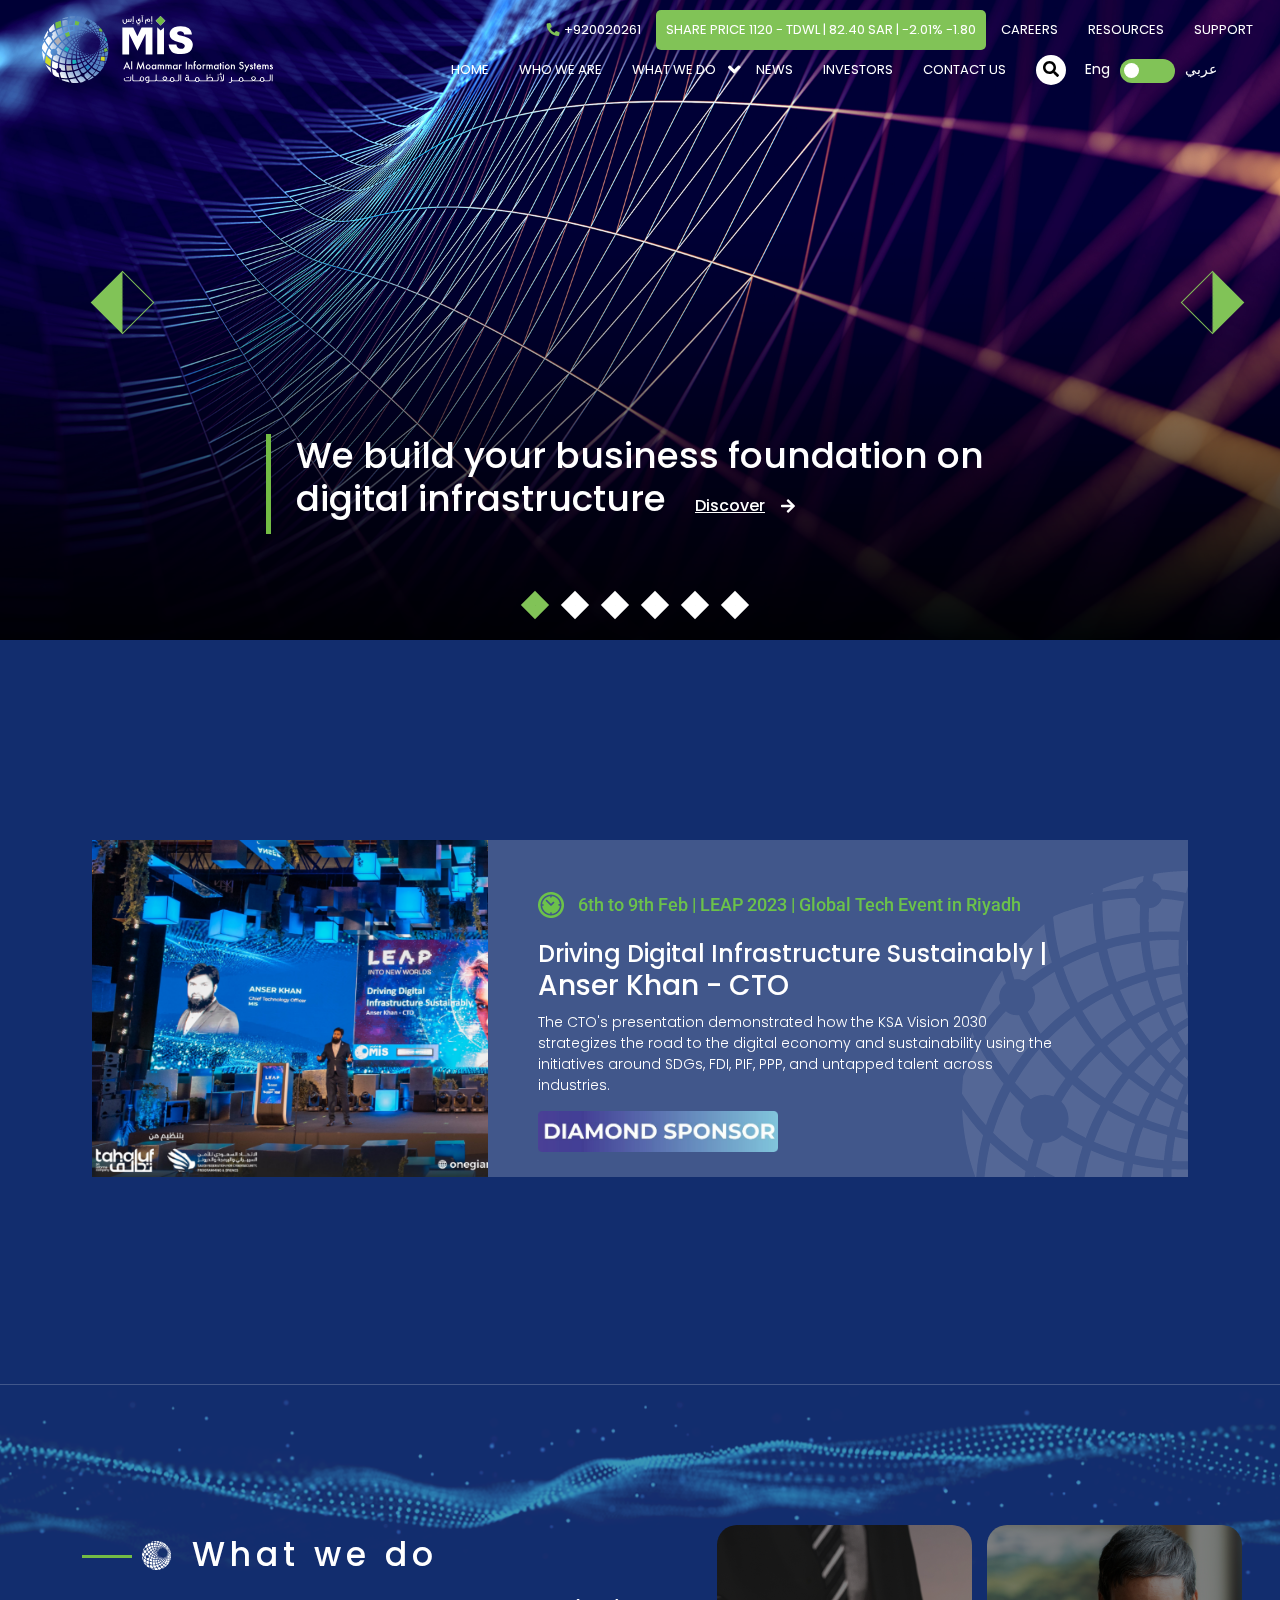
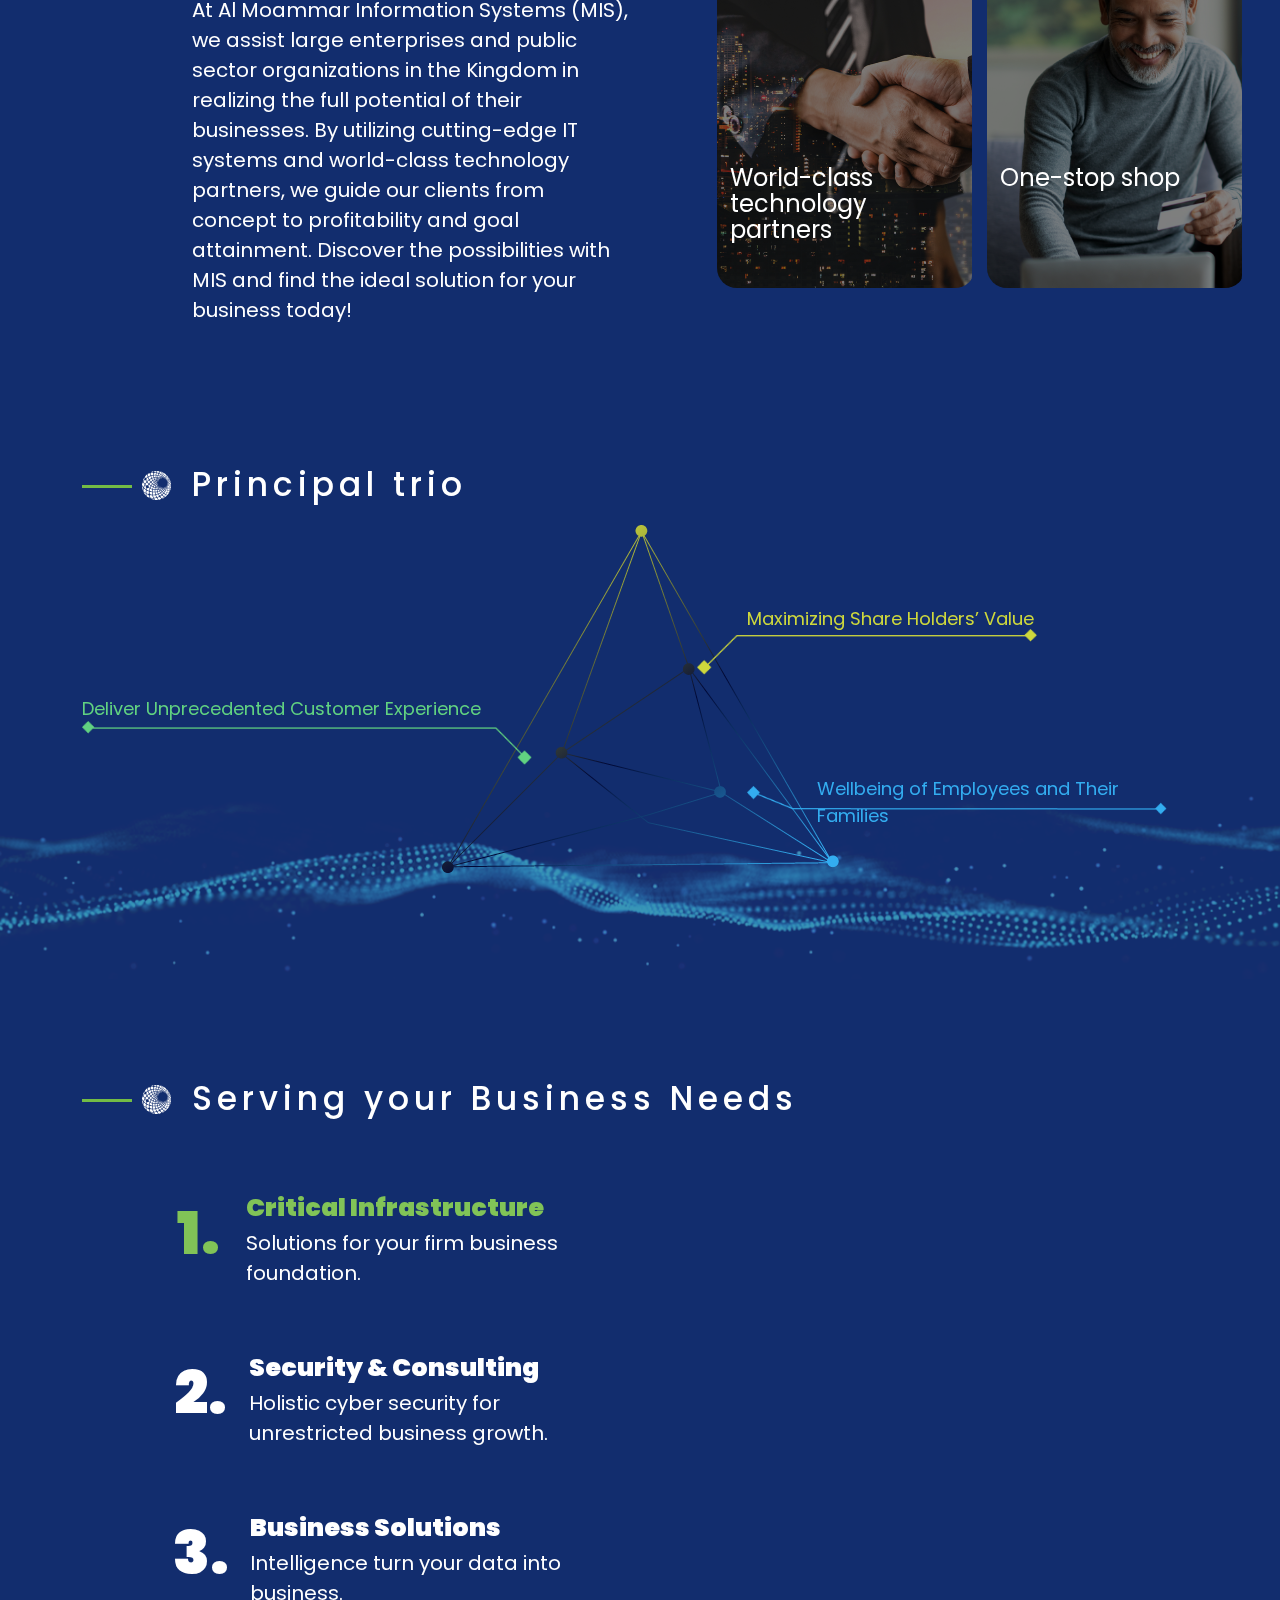
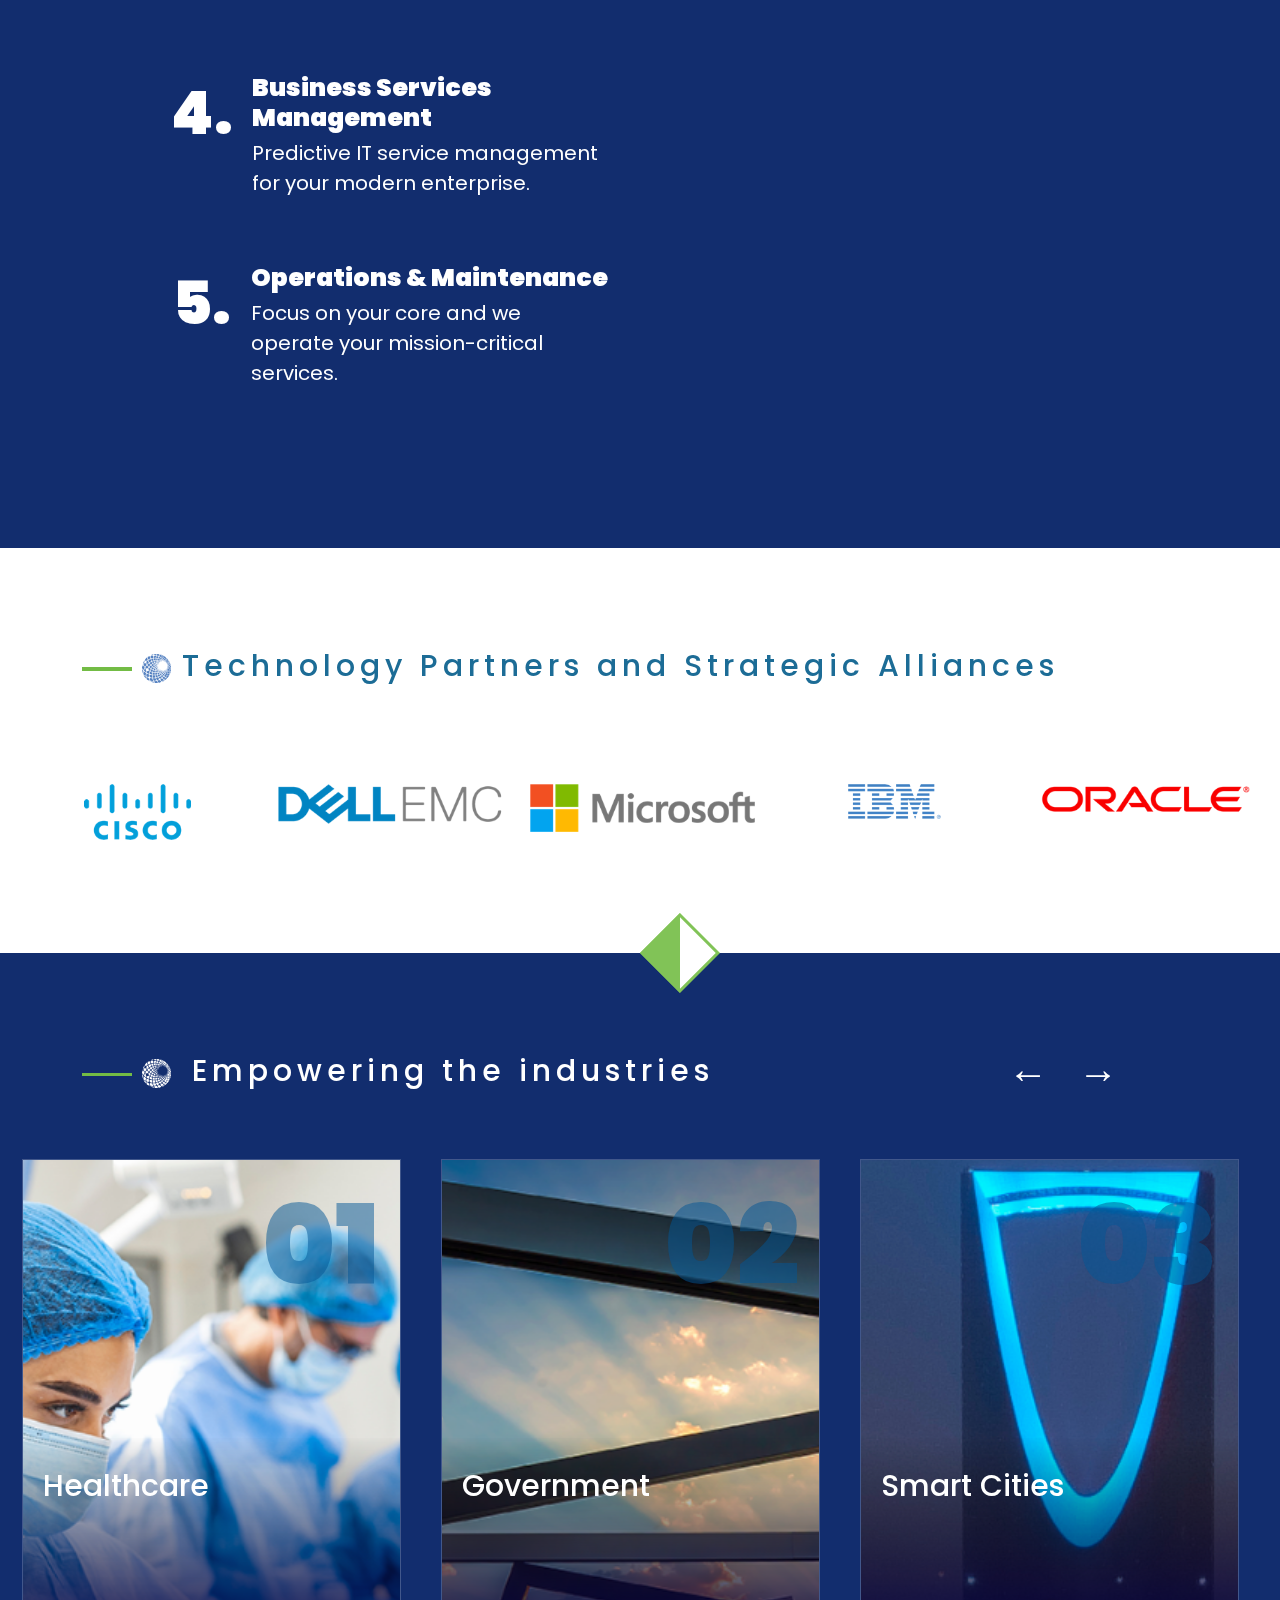
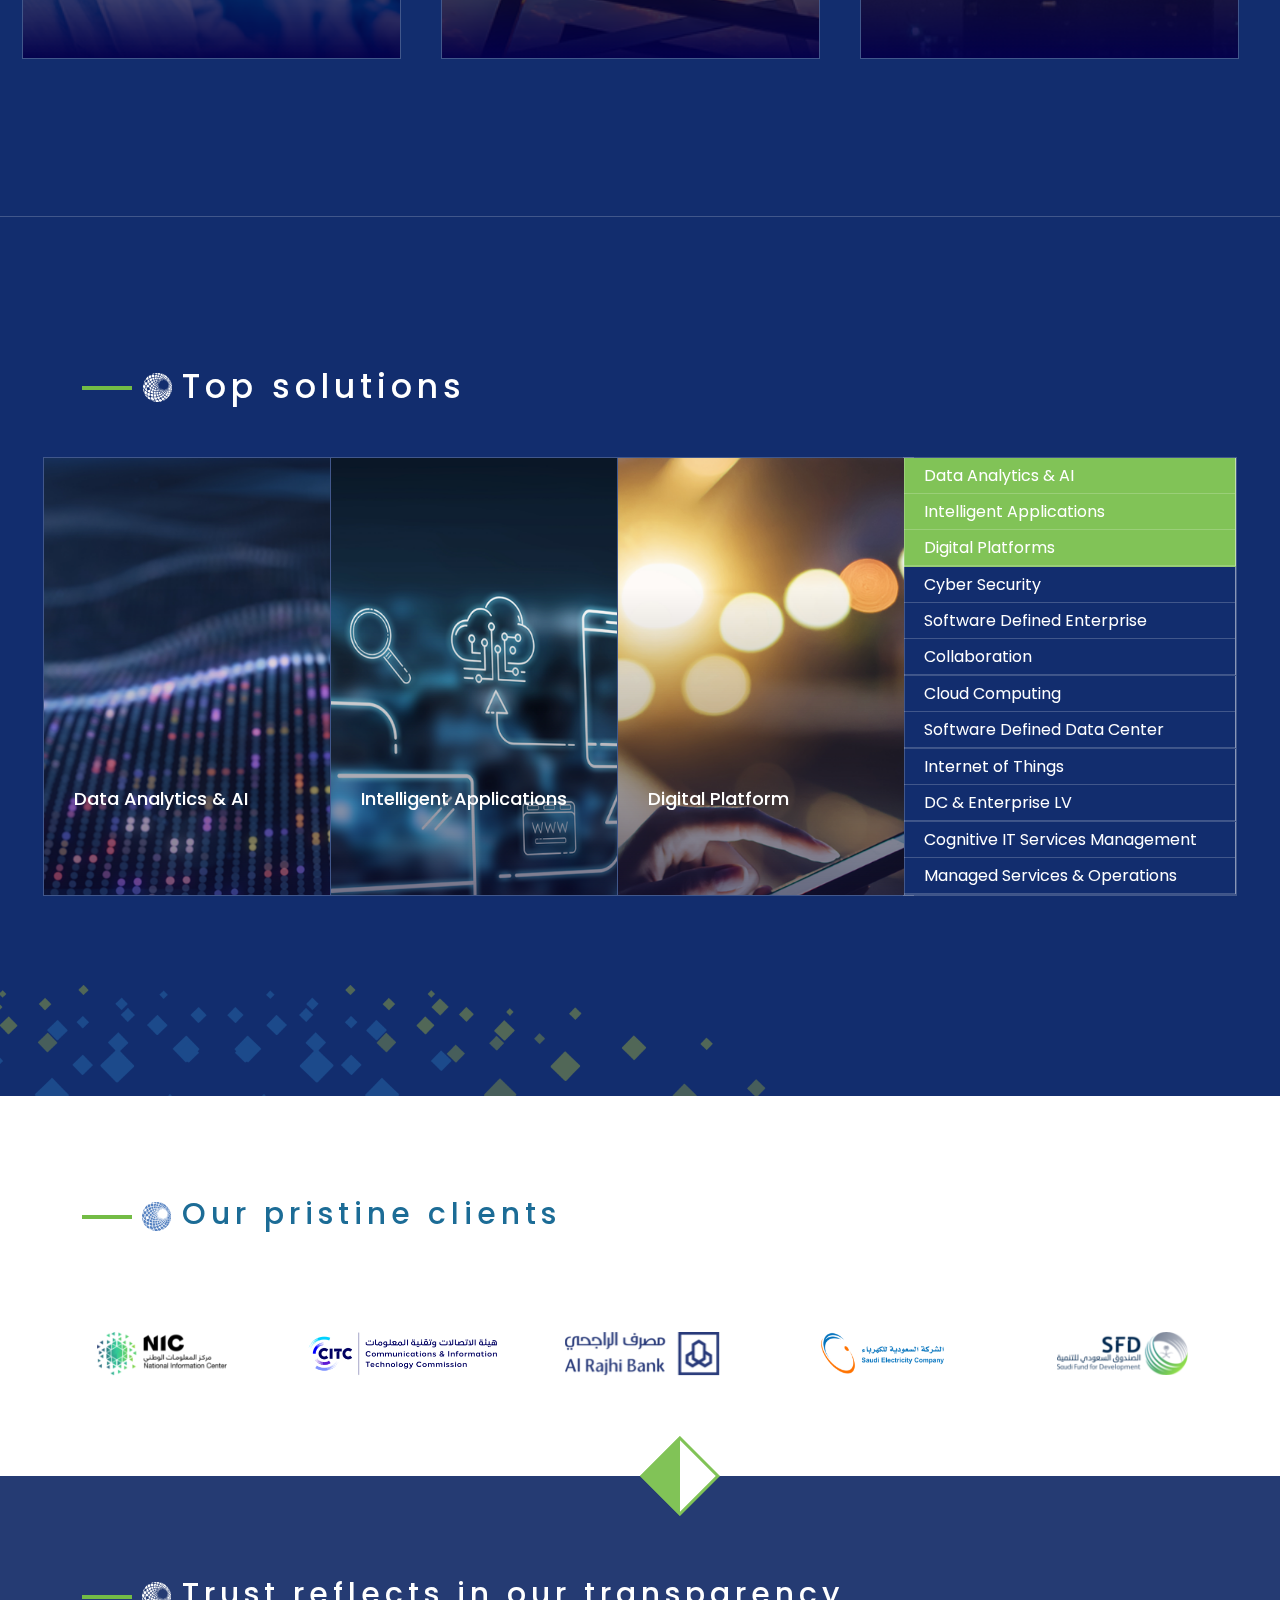
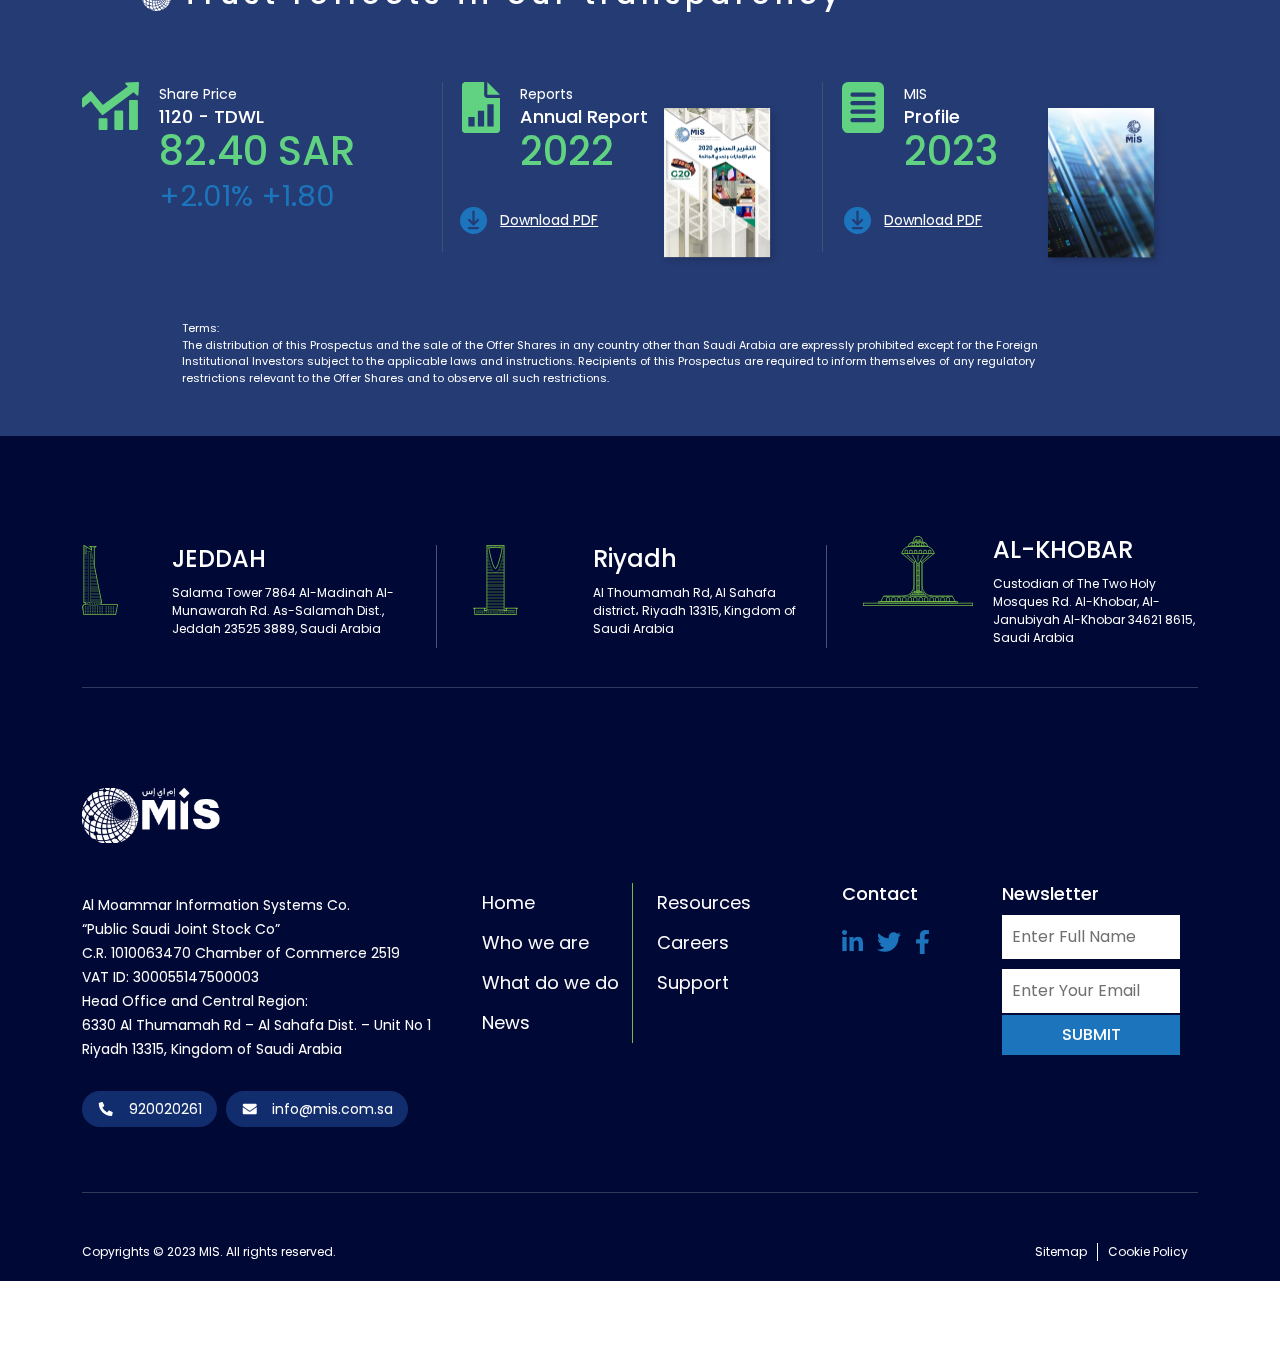
==== commit bf1b37dd: "Merge pull request #55 from Centric-DXB/adnan" ====
--- a/index.html
+++ b/index.html
@@ -6,23 +6,9 @@
     <meta name="viewport" content="width=device-width, initial-scale=1.0" />
 
     <!-- FAVICON -->
-    <link
-      rel="apple-touch-icon"
-      sizes="180x180"
-      href="assets/images/apple-touch-icon.png"
-    />
-    <link
-      rel="icon"
-      type="image/png"
-      sizes="32x32"
-      href="assets/images/favicon-32x32.png"
-    />
-    <link
-      rel="icon"
-      type="image/png"
-      sizes="16x16"
-      href="assets/images/favicon-16x16.png"
-    />
+    <link rel="apple-touch-icon" sizes="180x180" href="assets/images/apple-touch-icon.png" />
+    <link rel="icon" type="image/png" sizes="32x32" href="assets/images/favicon-32x32.png" />
+    <link rel="icon" type="image/png" sizes="16x16" href="assets/images/favicon-16x16.png" />
     <link rel="manifest" href="assets/images/site.webmanifest" />
 
     <!-- BOOTSTRAP CSS -->
@@ -55,6 +41,21 @@
     <title>MIS Home</title>
   </head>
   <body>
+
+    <!-- PRELOADER -->
+    <div class="preloader">
+      
+      <div>
+        <img src="assets/images/logo-white.svg" alt="">
+      </div>
+      <div class="whitebackground">
+        <div class="lds-ripple">
+          <div></div>
+          <div></div>
+        </div>
+      </div>  
+    </div>
+
     <header class="head">
       <div class="container-fluid">
         <div class="row">
@@ -2455,6 +2456,8 @@
       </div>
     </footer>
 
+    
+
     <!-- JQUERY JS -->
     <script src="assets/js/jquery-3.6.3.min.js"></script>
     <!-- <script src="assets/js/jquery-1.12.4.min.js"></script> -->
--- a/assets/css/style.css
+++ b/assets/css/style.css
@@ -29,7 +29,7 @@
 
 header {
   position: fixed;
-  z-index: 99999;
+  z-index: 99;
   width: 100%;
   transition: all 0.2s linear;
   top: 0;
@@ -517,6 +517,73 @@
 header .mobile--header .mobile-search-wrapper .mobilesearch svg {
   color: var(--white);
   font-size: 21px;
+}
+
+.preloader {
+  position: fixed;
+  top: 0;
+  left: 0;
+  width: 100%;
+  height: 100%;
+  z-index: 999;
+  background: #253b73;
+  text-align: center;
+  display: flex;
+  flex-direction: column;
+  align-items: center;
+  justify-content: center;
+}
+.preloader.open {
+  display: none;
+}
+.preloader .whitebackground {
+  margin-top: 100px;
+}
+.preloader .whitebackground .lds-ripple {
+  display: inline-block;
+  position: relative;
+  width: 200px;
+  height: 200px;
+}
+.preloader .whitebackground .lds-ripple div {
+  position: absolute;
+  border: 2px solid #fff;
+  opacity: 1;
+  border-radius: 50%;
+  animation: lds-ripple 1s cubic-bezier(0, 0.2, 0.8, 1) infinite;
+}
+.preloader .whitebackground .lds-ripple div:nth-child(2) {
+  animation-delay: -0.5s;
+}
+@keyframes lds-ripple {
+  0% {
+    top: 36px;
+    left: 36px;
+    width: 0;
+    height: 0;
+    opacity: 0;
+  }
+  4.9% {
+    top: 100px;
+    left: 100px;
+    width: 0;
+    height: 0;
+    opacity: 0;
+  }
+  5% {
+    top: 100px;
+    left: 100px;
+    width: 0;
+    height: 0;
+    opacity: 1;
+  }
+  100% {
+    top: 0px;
+    left: 0px;
+    width: 200px;
+    height: 200px;
+    opacity: 0;
+  }
 }
 
 .foot {
@@ -1817,6 +1884,11 @@
     padding-right: 0;
   }
 }
+.arabic .services-wrapper .service--explore-btn a svg {
+  margin-left: 0;
+  margin-right: 20px;
+  transform: rotate(180deg);
+}
 .arabic .technologies-wrapper .parallax-bg {
   right: unset;
   left: 0;
@@ -2102,6 +2174,11 @@
 .arabic .solution__form #form label {
   font-family: var(--arabic-font);
 }
+.arabic .solution__form #form a svg {
+  margin-left: 0;
+  margin-right: 20px;
+  transform: rotate(180deg);
+}
 .arabic .solution__form .content p {
   font-family: var(--arabic-font);
   padding-left: 0;
@@ -2122,6 +2199,55 @@
 .arabic .contact__us__wrapper .pagination__list ul li::before {
   right: unset;
   left: -10px;
+}
+.arabic .contactus-wrapper .contact-form form button {
+  padding: 0 30px 0 60px;
+}
+.arabic .contactus-wrapper .contact-form form button svg {
+  right: unset;
+  left: 30px;
+  transform: rotate(180deg);
+}
+.arabic .contactus-wrapper .contact-form form:hover svg {
+  left: 10px;
+}
+.arabic .carrers-wrapper a.button {
+  padding: 0 30px 0 60px;
+}
+.arabic .carrers-wrapper a.button svg {
+  transform: rotate(180deg);
+  right: unset;
+  left: 30px;
+}
+.arabic .carrers-wrapper a.button:hover svg {
+  left: 10px;
+  right: unset;
+}
+.arabic .applyform-conatiner button {
+  padding: 0 30px 0 80px;
+}
+.arabic .applyform-conatiner button svg {
+  right: unset;
+  left: 50px;
+  transform: rotate(180deg);
+}
+.arabic .applyform-conatiner button:hover svg {
+  left: 20px;
+  right: unset;
+}
+.arabic .position-wrapper .position-location a {
+  padding: 0 30px 0 60px;
+}
+.arabic .cvsupport a {
+  padding: 0 20px 0 80px;
+}
+.arabic .cvsupport a svg {
+  right: unset;
+  left: 50px;
+}
+.arabic .cvsupport a:hover svg {
+  right: unset;
+  left: 20px;
 }
 .arabic .foot .footer-links .links {
   border-right: none;
@@ -8492,6 +8618,17 @@
   margin-left: 100px;
   margin-top: 50px;
   text-decoration: none;
+  position: relative;
+}
+.carrers-wrapper a.button svg {
+  position: absolute;
+  top: 23px;
+  right: 30px;
+  transition: all 0.3s linear;
+}
+.carrers-wrapper a.button:hover svg {
+  right: 10px;
+  transition: all 0.3s linear;
 }
 
 .jobposition-wrapper {
@@ -9866,9 +10003,13 @@
     left: 37%;
   }
 }
+@media (max-width: 992px) {
+  .casestudy-whowe .casestudy-listing-wrapper .casestudy-listing-carousel .slick-prev {
+    left: 32%;
+  }
+}
 .casestudy-whowe .casestudy-listing-wrapper .casestudy-listing-carousel .slick-prev::before {
   font-family: "Font Awesome 5 Free";
-  content: "\f060";
   font-weight: 900;
   color: #fff;
 }
@@ -9924,19 +10065,19 @@
 }
 @media (max-width: 1399px) {
   .casestudy-whowe .casestudy-listing-wrapper .pagination {
-    top: -260px;
-    left: 16%;
+    top: -250px;
+    left: 20%;
   }
 }
 @media (max-width: 1199px) {
   .casestudy-whowe .casestudy-listing-wrapper .pagination {
-    top: -160px;
-    left: 50%;
+    top: -150px;
+    left: 52%;
   }
 }
 @media (max-width: 992px) {
   .casestudy-whowe .casestudy-listing-wrapper .pagination {
-    top: -255px;
+    top: -240px;
     left: 52%;
   }
 }
@@ -10014,6 +10155,7 @@
   position: relative;
   box-shadow: 0 0 5px #ccc;
   padding: 0 20px 0 3px;
+  cursor: pointer;
 }
 .casestudyfilter-wrapper .casestudy-filter-wrapper .casestudy-filter .addfilter-btn .plusicon {
   display: inline-block;
@@ -10031,6 +10173,9 @@
   display: none;
   box-shadow: 0 0 10px #ccc;
   z-index: 99;
+}
+.casestudyfilter-wrapper .casestudy-filter-wrapper .casestudy-filter .addfilter-btn .datalist.open {
+  display: block;
 }
 .casestudyfilter-wrapper .casestudy-filter-wrapper .casestudy-filter .addfilter-btn .datalist ul li {
   display: block;
@@ -10293,6 +10438,10 @@
   left: 0;
   top: 19px;
 }
+.casestudycontent-wrapper .table-content {
+  display: block;
+  height: 120px;
+}
 .casestudycontent-wrapper .rightbar h3 {
   color: #122D6E;
   font-size: 30px;
@@ -10306,9 +10455,9 @@
 .casestudycontent-wrapper .rightbar .index-content.fixed {
   position: fixed;
   width: 22%;
-  top: 20%;
-}
-@media (max-width: 768px) {
+  top: 15%;
+}
+@media (max-width: 992px) {
   .casestudycontent-wrapper .rightbar .index-content.fixed {
     position: relative;
     width: 100%;
@@ -10320,7 +10469,7 @@
 }
 .casestudycontent-wrapper .rightbar .index-content ul li a {
   color: #747B85;
-  font-weight: 600;
+  font-weight: 500;
   line-height: 60px;
   padding-left: 40px;
   font-size: 20px;
@@ -10367,6 +10516,21 @@
   .casestudycontent-wrapper .rightbar .casestudydetail_list-wrapper {
     margin-bottom: 50px;
     margin-top: 50px;
+  }
+}
+.casestudycontent-wrapper .rightbar .casestudydetail_list-wrapper.fixed {
+  position: fixed;
+  width: 22%;
+  top: 44%;
+}
+.casestudycontent-wrapper .rightbar .casestudydetail_list-wrapper.fixed ul li {
+  margin-bottom: 5px;
+}
+@media (max-width: 992px) {
+  .casestudycontent-wrapper .rightbar .casestudydetail_list-wrapper.fixed {
+    position: relative;
+    width: 100%;
+    top: unset;
   }
 }
 .casestudycontent-wrapper .rightbar .casestudydetail_list-wrapper ul li {
@@ -10408,11 +10572,11 @@
   line-height: 36px;
 }
 .casestudycontent-wrapper .content-container img {
-  margin: 20px 0;
+  margin: 30px 0 0;
   width: 100%;
 }
 .casestudycontent-wrapper .content-container .blog-point {
-  margin: 0 0 50px 0;
+  margin: 0 0 150px 0;
 }
 .casestudycontent-wrapper .content-container .blog-point li {
   margin-bottom: 20px;
@@ -10779,6 +10943,12 @@
   .ceostories-wrapper .ceostories-img .playbtn img {
     width: auto;
   }
+}
+.ceostories-wrapper .ceostories-img .video-section {
+  position: absolute;
+  top: 0;
+  left: 0;
+  width: 100%;
 }
 
 .relatedstories-wrapper {
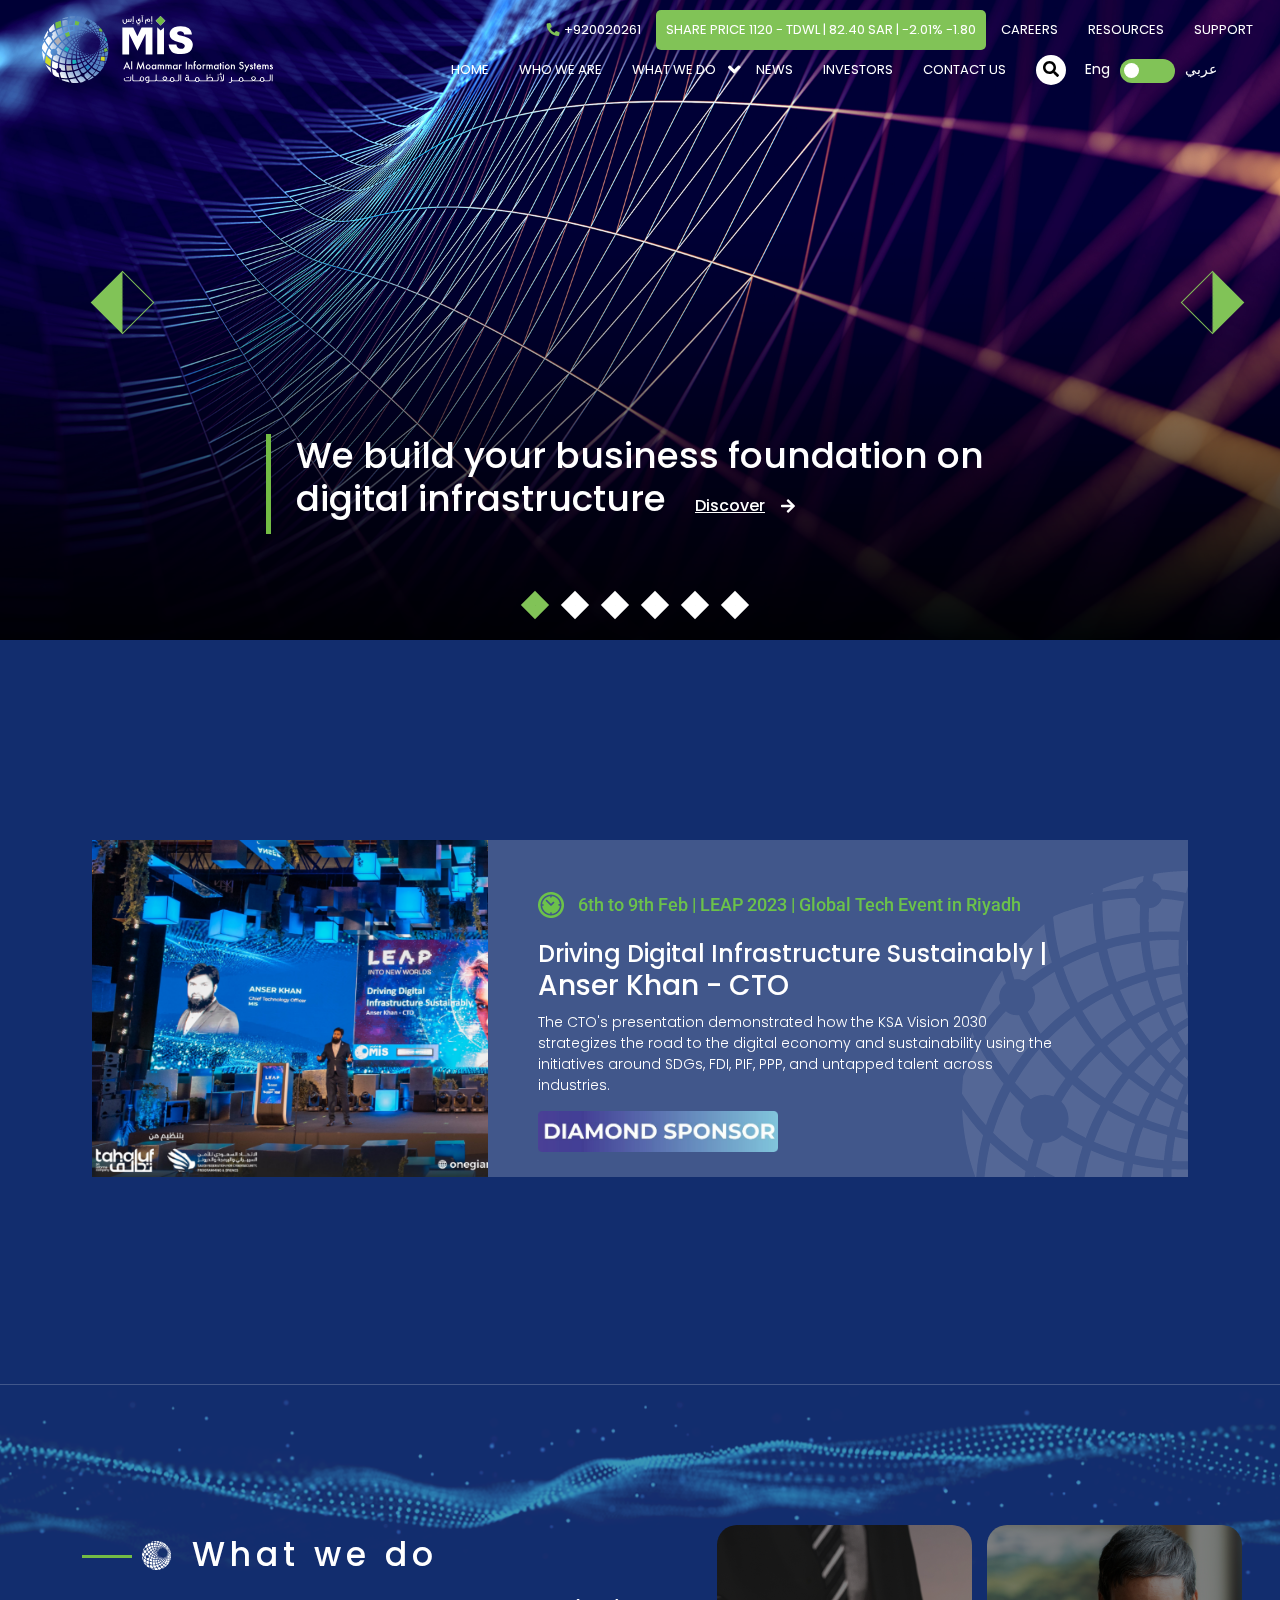
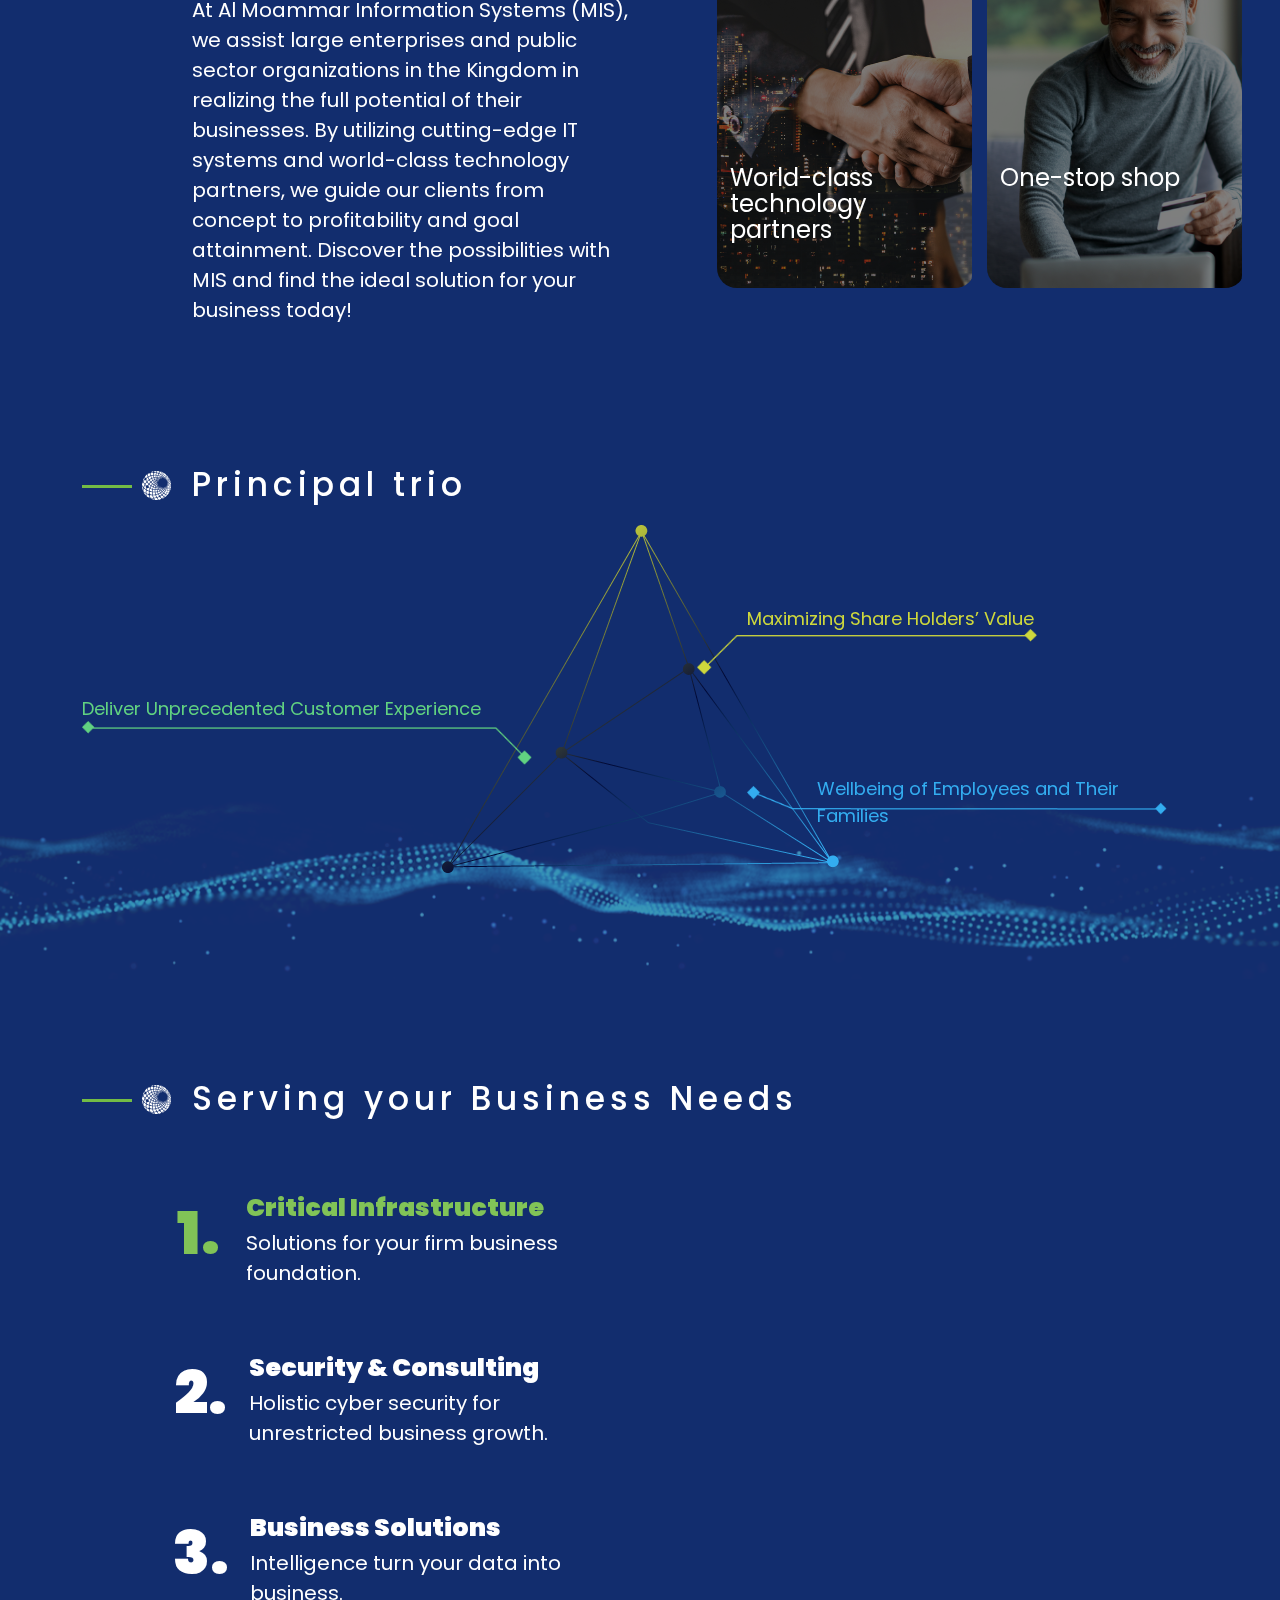
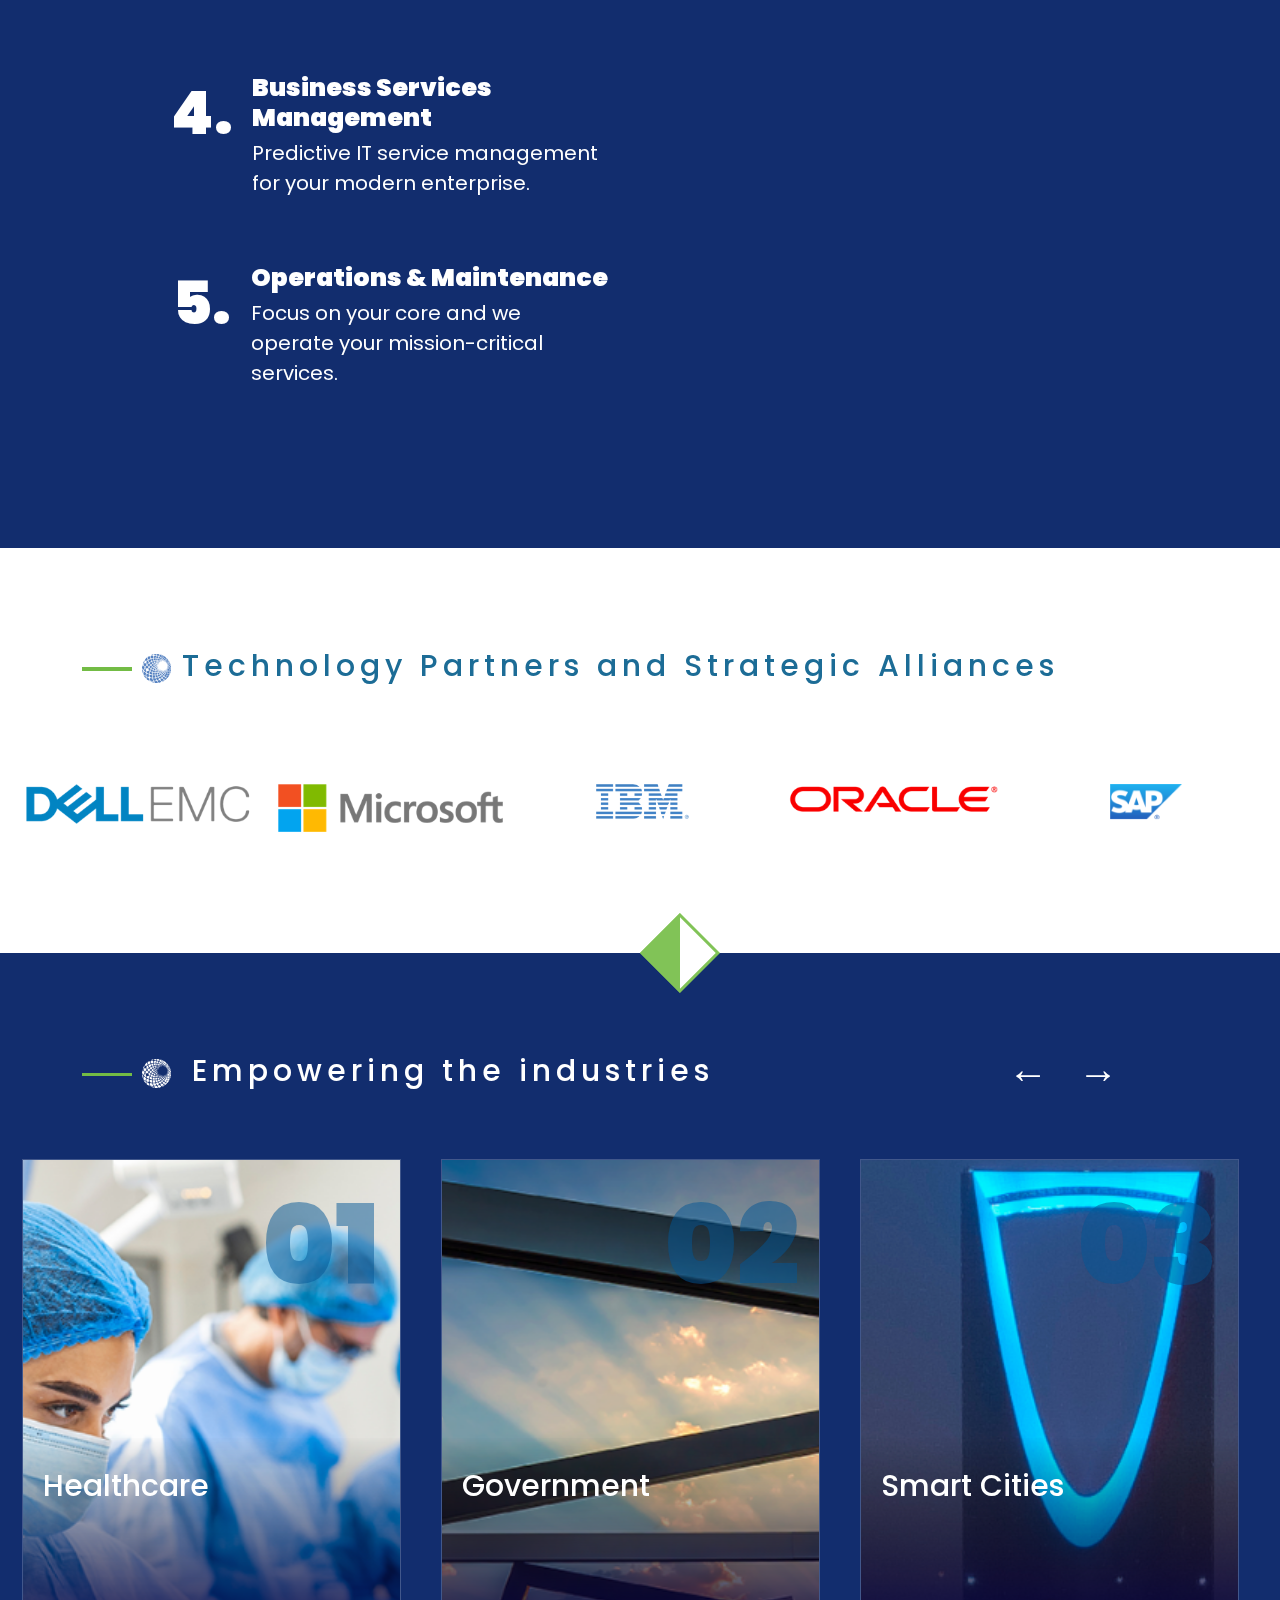
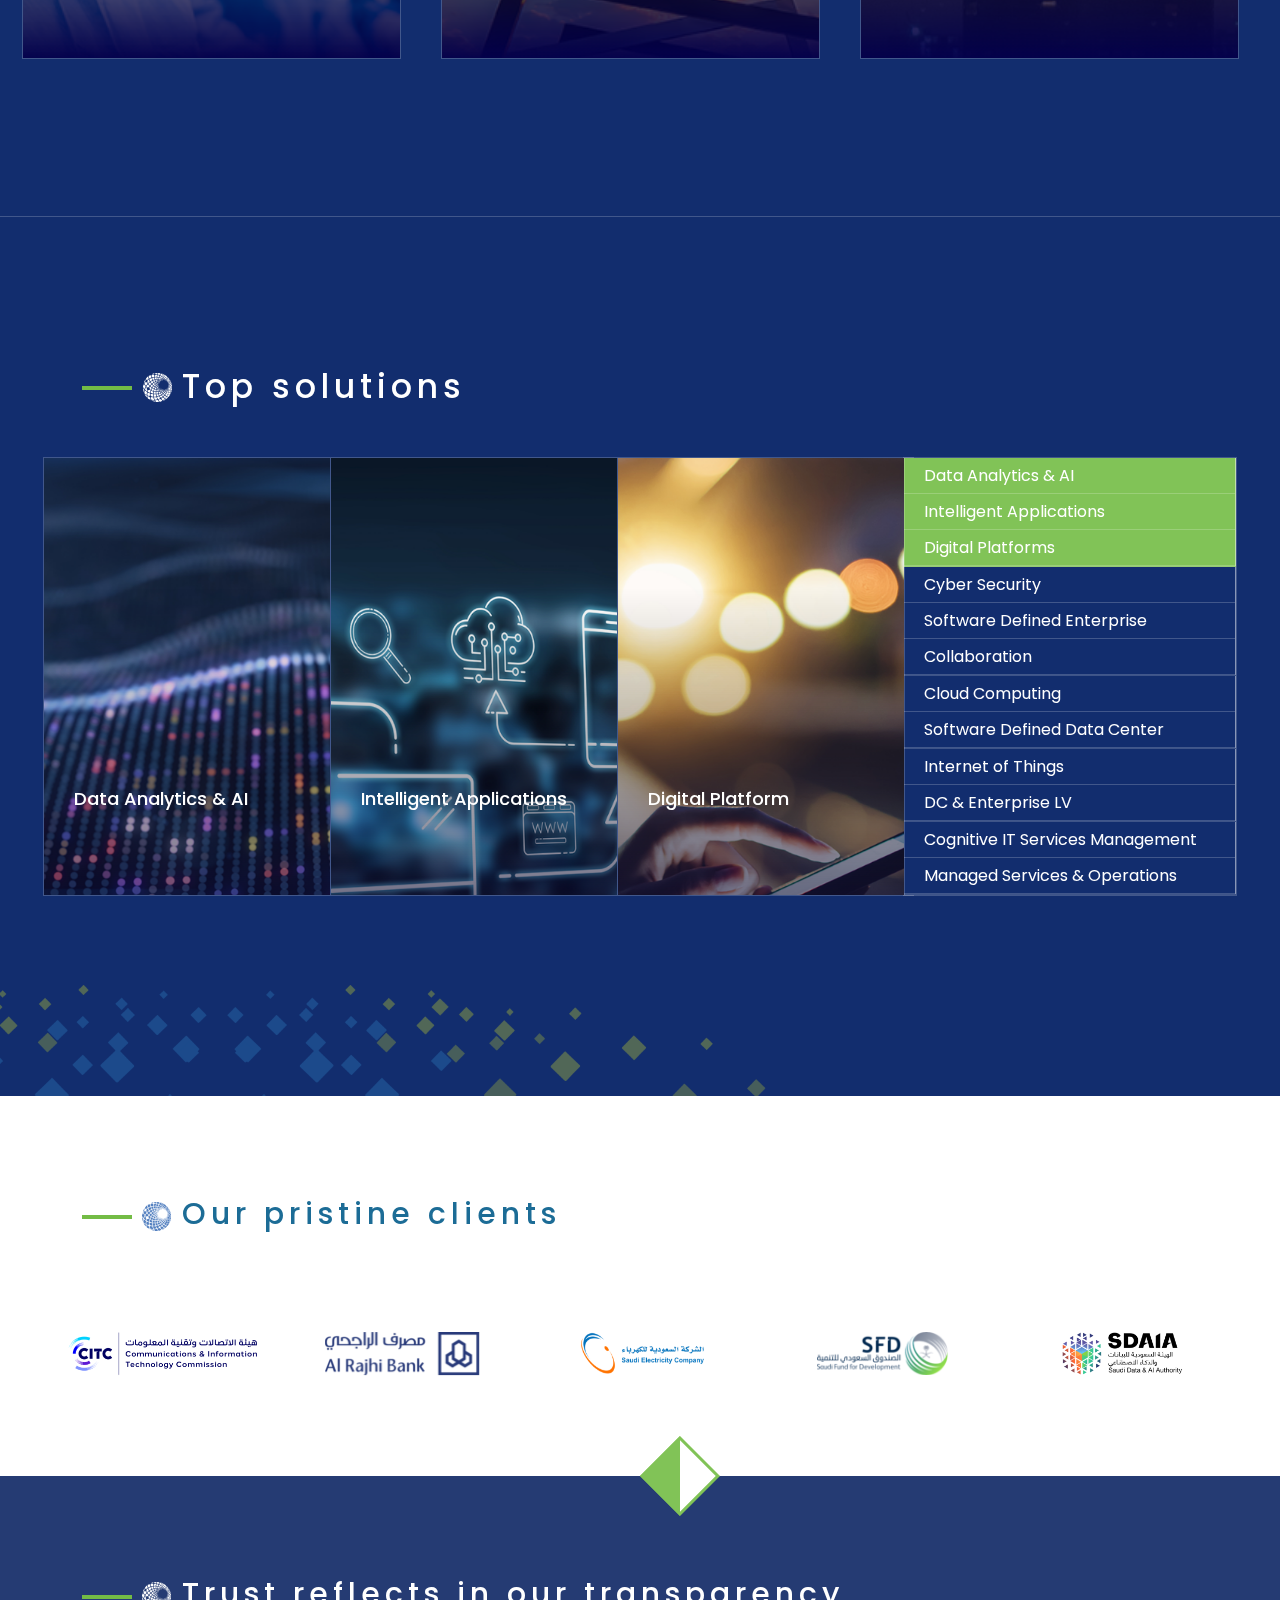
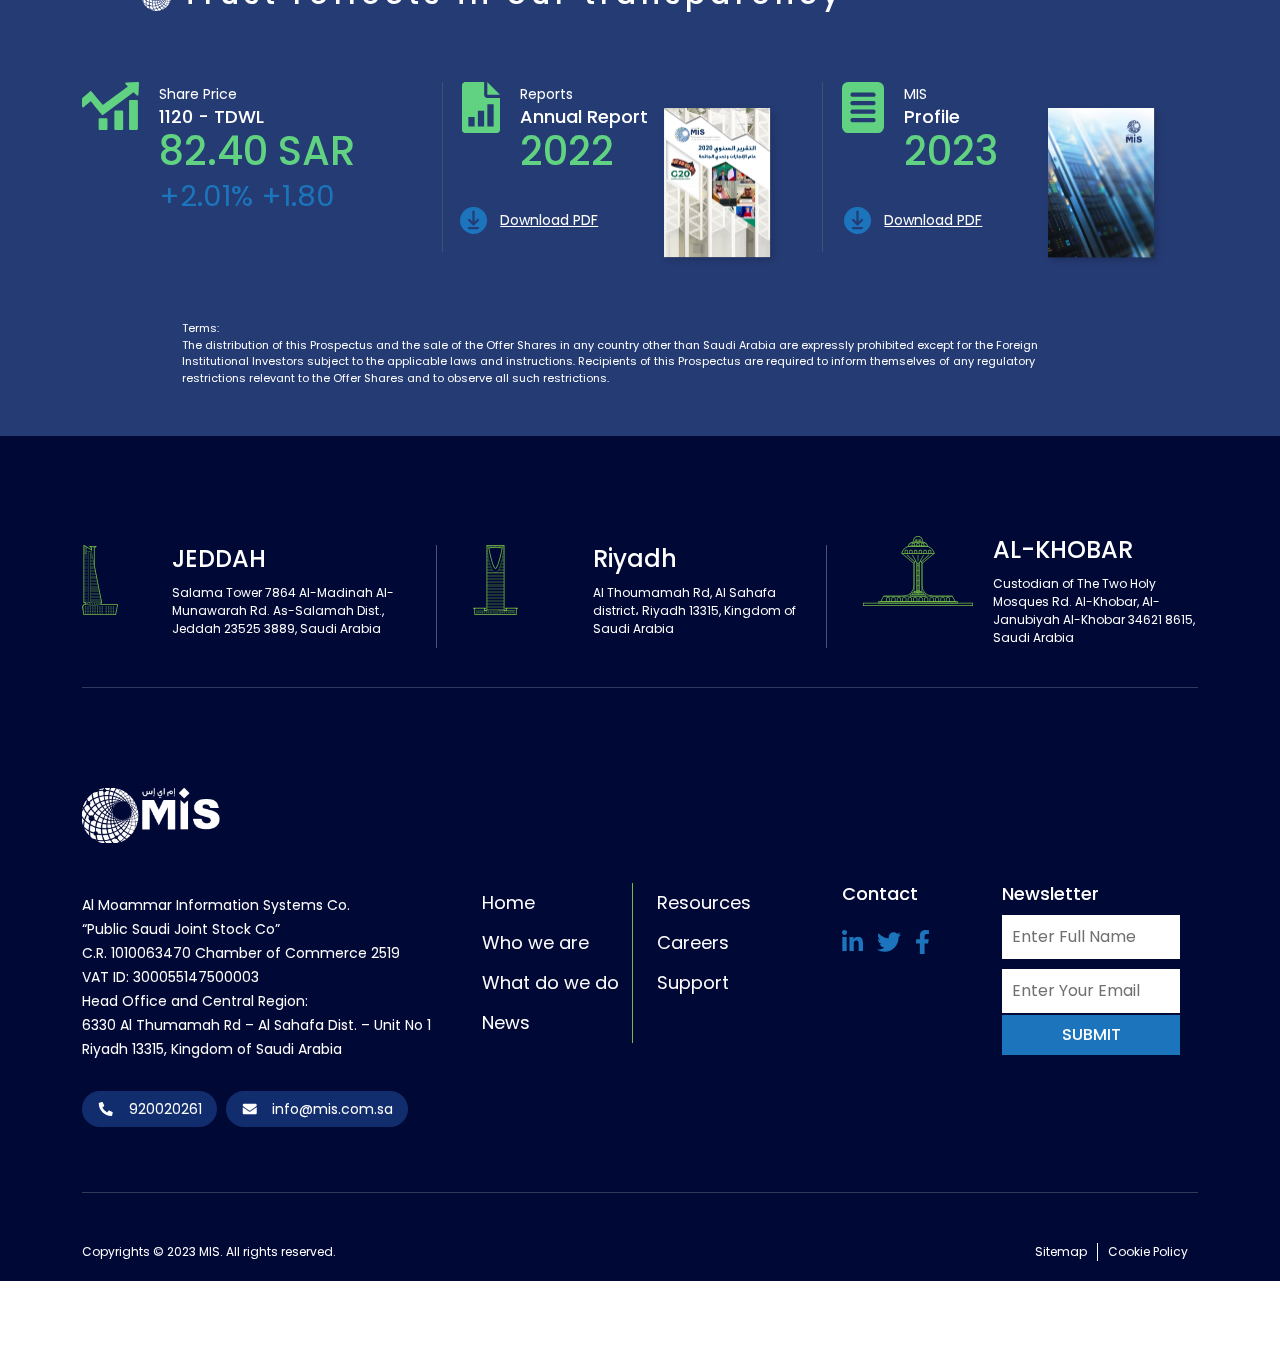
==== commit 389fa4c6: "Add new preloader in homepage" ====
--- a/index.html
+++ b/index.html
@@ -44,16 +44,9 @@
 
     <!-- PRELOADER -->
     <div class="preloader">
-      
-      <div>
-        <img src="assets/images/logo-white.svg" alt="">
+      <div class="ring">
+        <h1>Loading...</h1>
       </div>
-      <div class="whitebackground">
-        <div class="lds-ripple">
-          <div></div>
-          <div></div>
-        </div>
-      </div>  
     </div>
 
     <header class="head">
--- a/assets/css/style.css
+++ b/assets/css/style.css
@@ -1577,7 +1577,8 @@
 .arabic .servingbusiness--wrapper.arabic-text,
 .arabic .solution__form .content.arabic-text,
 .arabic .carrers-wrapper.arabic-text,
-.arabic .our__solutions .content.arabic-text {
+.arabic .our__solutions .content.arabic-text,
+.arabic .top__section .content.arabic-text {
   display: inline-block;
 }
 .arabic .jobposition-wrapper h2,
@@ -1600,7 +1601,8 @@
 .arabic .servingbusiness--wrapper h2,
 .arabic .solution__form .content h2,
 .arabic .carrers-wrapper h2,
-.arabic .our__solutions .content h2 {
+.arabic .our__solutions .content h2,
+.arabic .top__section .content h2 {
   padding-left: 0px;
   padding-right: 110px;
   font-family: var(--arabic-font);
@@ -1626,7 +1628,8 @@
 .arabic .servingbusiness--wrapper h2::before,
 .arabic .solution__form .content h2::before,
 .arabic .carrers-wrapper h2::before,
-.arabic .our__solutions .content h2::before {
+.arabic .our__solutions .content h2::before,
+.arabic .top__section .content h2::before {
   left: auto;
   right: 60px;
 }
@@ -1650,7 +1653,8 @@
 .arabic .servingbusiness--wrapper h2::after,
 .arabic .solution__form .content h2::after,
 .arabic .carrers-wrapper h2::after,
-.arabic .our__solutions .content h2::after {
+.arabic .our__solutions .content h2::after,
+.arabic .top__section .content h2::after {
   left: auto;
   right: 0;
 }
@@ -2022,12 +2026,12 @@
 }
 @media (max-width: 450px) {
   .arabic .top__section::before {
-    height: 47%;
-  }
-}
-@media (max-width: 388px) {
+    height: 46%;
+  }
+}
+@media (max-width: 389px) {
   .arabic .top__section::before {
-    height: 42%;
+    height: 35%;
   }
 }
 .arabic .top__section::after {
@@ -2189,6 +2193,10 @@
     padding-right: 0;
   }
 }
+.arabic .applyform-conatiner {
+  padding-left: 0;
+  padding-right: 110px;
+}
 .arabic .applyform-conatiner #custom-text {
   padding: 15px 20px 15px 0;
 }
@@ -2213,6 +2221,8 @@
 }
 .arabic .carrers-wrapper a.button {
   padding: 0 30px 0 60px;
+  margin-left: 0;
+  margin-right: 110px;
 }
 .arabic .carrers-wrapper a.button svg {
   transform: rotate(180deg);
@@ -2223,6 +2233,14 @@
   left: 10px;
   right: unset;
 }
+.arabic .carrers-wrapper p {
+  padding-left: 0;
+  padding-right: 110px;
+}
+.arabic .carrers-wrapper .our__solutions .pagination__list ul {
+  padding-left: 0;
+  padding-right: 130px;
+}
 .arabic .applyform-conatiner button {
   padding: 0 30px 0 80px;
 }
@@ -2237,6 +2255,18 @@
 }
 .arabic .position-wrapper .position-location a {
   padding: 0 30px 0 60px;
+  position: relative;
+}
+.arabic .position-wrapper .position-location a svg {
+  transform: rotate(180deg);
+  position: absolute;
+  top: 20px;
+  left: 30px;
+  transition: all 0.3s linear;
+}
+.arabic .position-wrapper .position-location a:hover svg {
+  left: 10px;
+  transition: all 0.3s linear;
 }
 .arabic .cvsupport a {
   padding: 0 20px 0 80px;
@@ -2244,10 +2274,28 @@
 .arabic .cvsupport a svg {
   right: unset;
   left: 50px;
+  transform: rotate(180deg);
 }
 .arabic .cvsupport a:hover svg {
   right: unset;
   left: 20px;
+}
+.arabic .read-more span.arrow img {
+  transform: rotate(180deg);
+}
+.arabic .news img {
+  margin-left: 10px;
+}
+.arabic .news-section .loadmore-button {
+  padding: 0 20px 0 60px;
+}
+.arabic .news-section .loadmore-button svg {
+  transform: rotate(180deg);
+  right: unset;
+  left: 30px;
+}
+.arabic .news-section .loadmore-button:hover svg {
+  left: 10px;
 }
 .arabic .foot .footer-links .links {
   border-right: none;
@@ -2440,6 +2488,11 @@
     max-width: 100%;
   }
 }
+@media (min-width: 993px) and (max-width: 1024.99px) {
+  .arabic .wwa__chairmen__section #myTabContent .seo__img {
+    right: 20;
+  }
+}
 .arabic .wwa__chairmen__section #myTabContent a {
   font-family: var(--arabic-font);
 }
@@ -2471,6 +2524,58 @@
 @media screen and (max-width: 768.99px) {
   .arabic .wwa__chairmen__section #myTabContent .seo__img {
     right: 0;
+  }
+}
+.preloader {
+  background-color: black;
+  height: 100vh;
+  display: flex;
+  justify-content: center;
+  align-items: center;
+  overflow: hidden;
+}
+.preloader h1 {
+  font-size: 1.5rem;
+}
+.preloader .ring {
+  width: 200px;
+  height: 200px;
+  display: flex;
+  align-items: center;
+  justify-content: center;
+  position: relative;
+}
+.preloader .ring::before {
+  content: "";
+  width: 200px;
+  height: 200px;
+  position: absolute;
+  top: 0;
+  left: 0;
+  border-radius: 50%;
+  animation: ring 2s linear infinite;
+}
+
+@keyframes ring {
+  0% {
+    transform: rotate(0deg);
+    box-shadow: 0px 5px 5px #ff2121;
+  }
+  25% {
+    transform: rotate(90deg);
+    box-shadow: 0px 5px 5px #fffb21;
+  }
+  50% {
+    transform: rotate(180deg);
+    box-shadow: 0px 5px 5px #21c0ff;
+  }
+  75% {
+    transform: rotate(270deg);
+    box-shadow: 0px 5px 5px #bc21ff;
+  }
+  100% {
+    transform: rotate(360deg);
+    box-shadow: 0px 5px 5px #ff2121;
   }
 }
 .home-slider--arabic {
@@ -5893,7 +5998,7 @@
 }
 @media (max-width: 992px) {
   .top__section::before {
-    height: 45%;
+    height: 48%;
     width: 100%;
     bottom: 0;
     top: unset;
@@ -5919,7 +6024,7 @@
 }
 @media (max-width: 992px) {
   .top__section::after {
-    top: 53%;
+    top: 49%;
     transform: rotate(90deg);
   }
 }
@@ -5979,9 +6084,19 @@
   font-weight: bold;
   color: var(--dark-purple);
 }
+@media (max-width: 575px) {
+  .top__section .tab-content .countered {
+    font-size: 60px;
+  }
+}
 .top__section .tab-content h4 {
   font-size: 40px;
   color: var(--dark-purple);
+}
+@media (max-width: 575px) {
+  .top__section .tab-content h4 {
+    font-size: 26px;
+  }
 }
 .top__section .tab-content p {
   font-size: 20px;
@@ -6269,7 +6384,7 @@
 }
 @media screen and (max-width: 572px) {
   .top__section::before {
-    height: 43%;
+    height: 44%;
   }
 }
 @media screen and (max-width: 480.99px) {
@@ -6277,12 +6392,12 @@
     padding: 80px 0 !important;
   }
   .top__section::before {
-    height: 48%;
+    height: 43%;
   }
 }
 @media screen and (max-width: 388px) {
   .top__section::before {
-    height: 38%;
+    height: 36%;
   }
 }
 .herobanner {
@@ -6872,7 +6987,7 @@
 }
 @media (max-width: 992px) {
   .solution__topsolution-wrapper {
-    min-height: 1350px;
+    min-height: 1450px;
   }
 }
 @media (max-width: 768px) {
@@ -6880,14 +6995,24 @@
     min-height: 1400px;
   }
 }
+@media (max-width: 767px) {
+  .solution__topsolution-wrapper {
+    min-height: 1750px;
+  }
+}
 @media (max-width: 575px) {
   .solution__topsolution-wrapper {
-    min-height: 1750px;
-  }
-}
-@media (max-width: 383px) {
+    min-height: 1800px;
+  }
+}
+@media (max-width: 480px) {
   .solution__topsolution-wrapper {
-    min-height: 2800px;
+    min-height: 1800px;
+  }
+}
+@media (max-width: 388px) {
+  .solution__topsolution-wrapper {
+    min-height: 2700px;
   }
 }
 .solution__topsolution-wrapper h2 {
@@ -11556,4 +11681,6 @@
 body.arabic {
   direction: rtl;
   font-family: var(--arabic-font);
-}/*# sourceMappingURL=style.css.map */+}
+
+/*# sourceMappingURL=style.css.map */
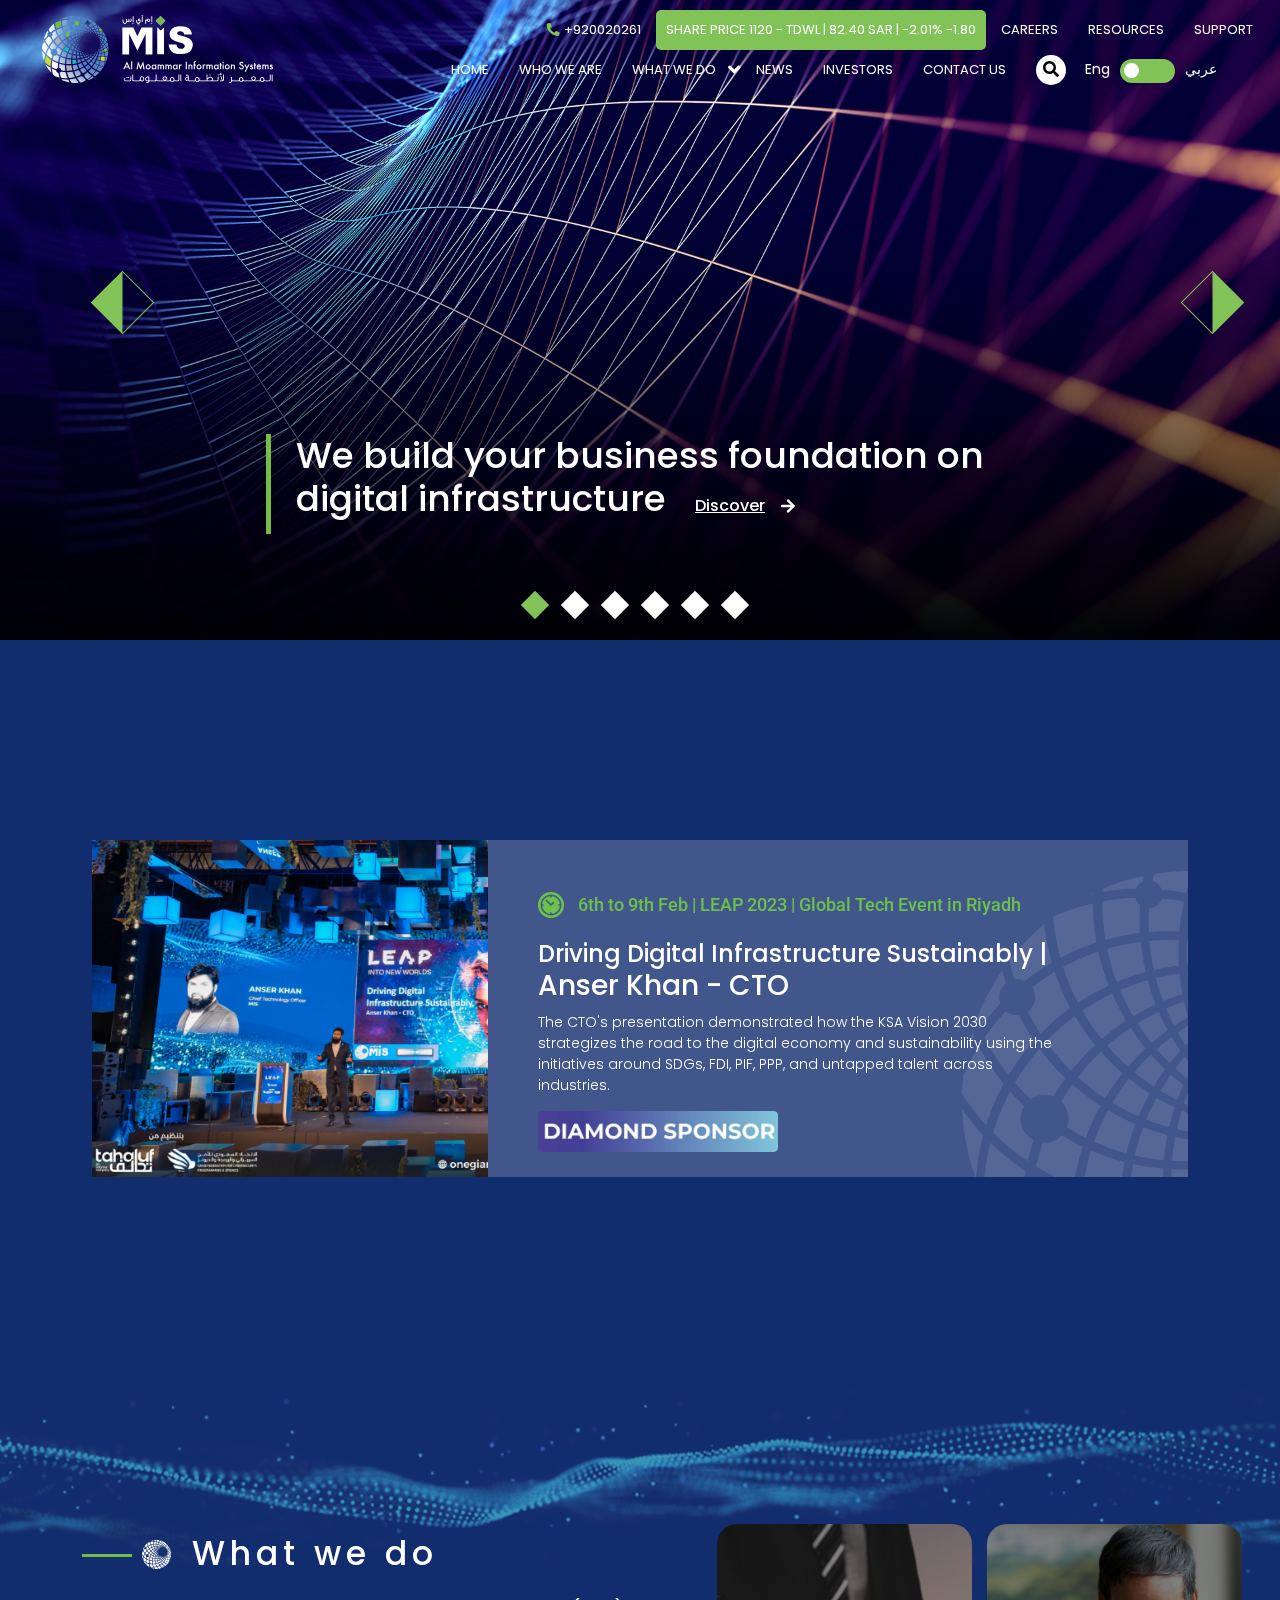
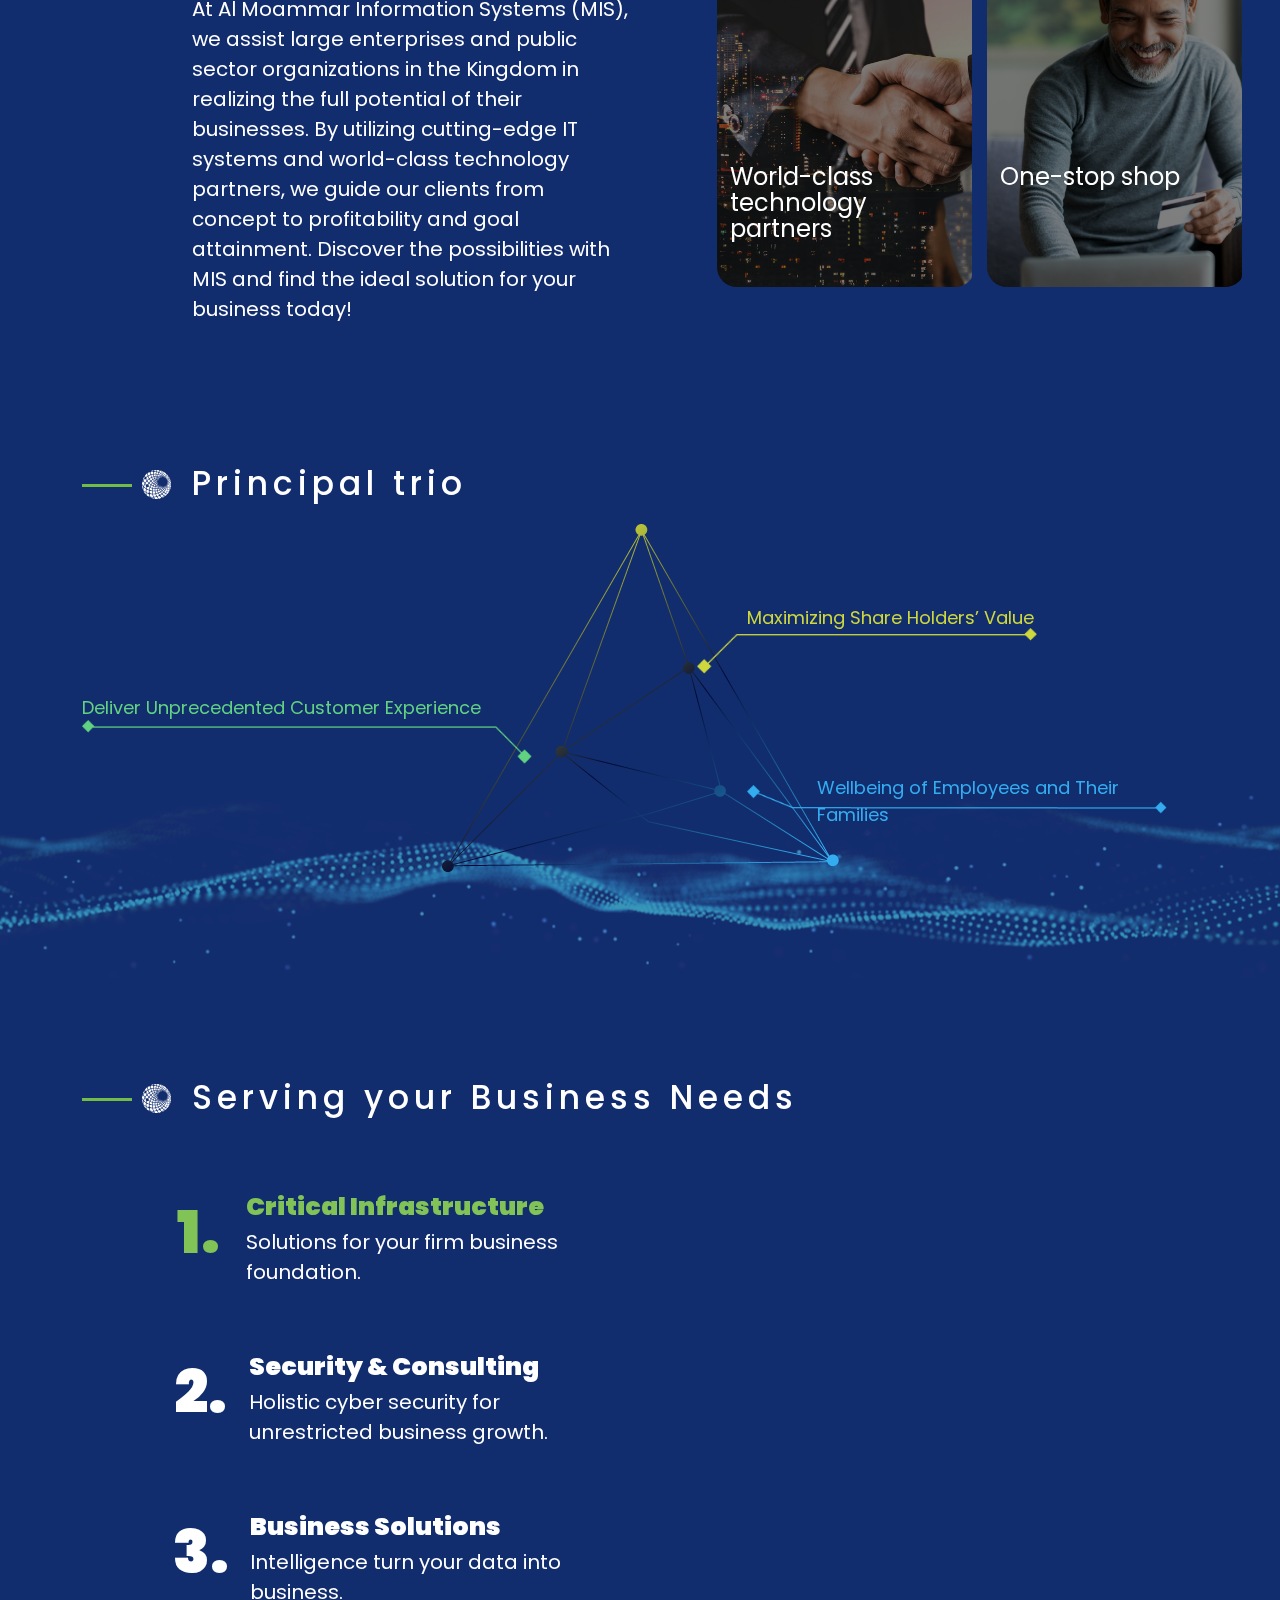
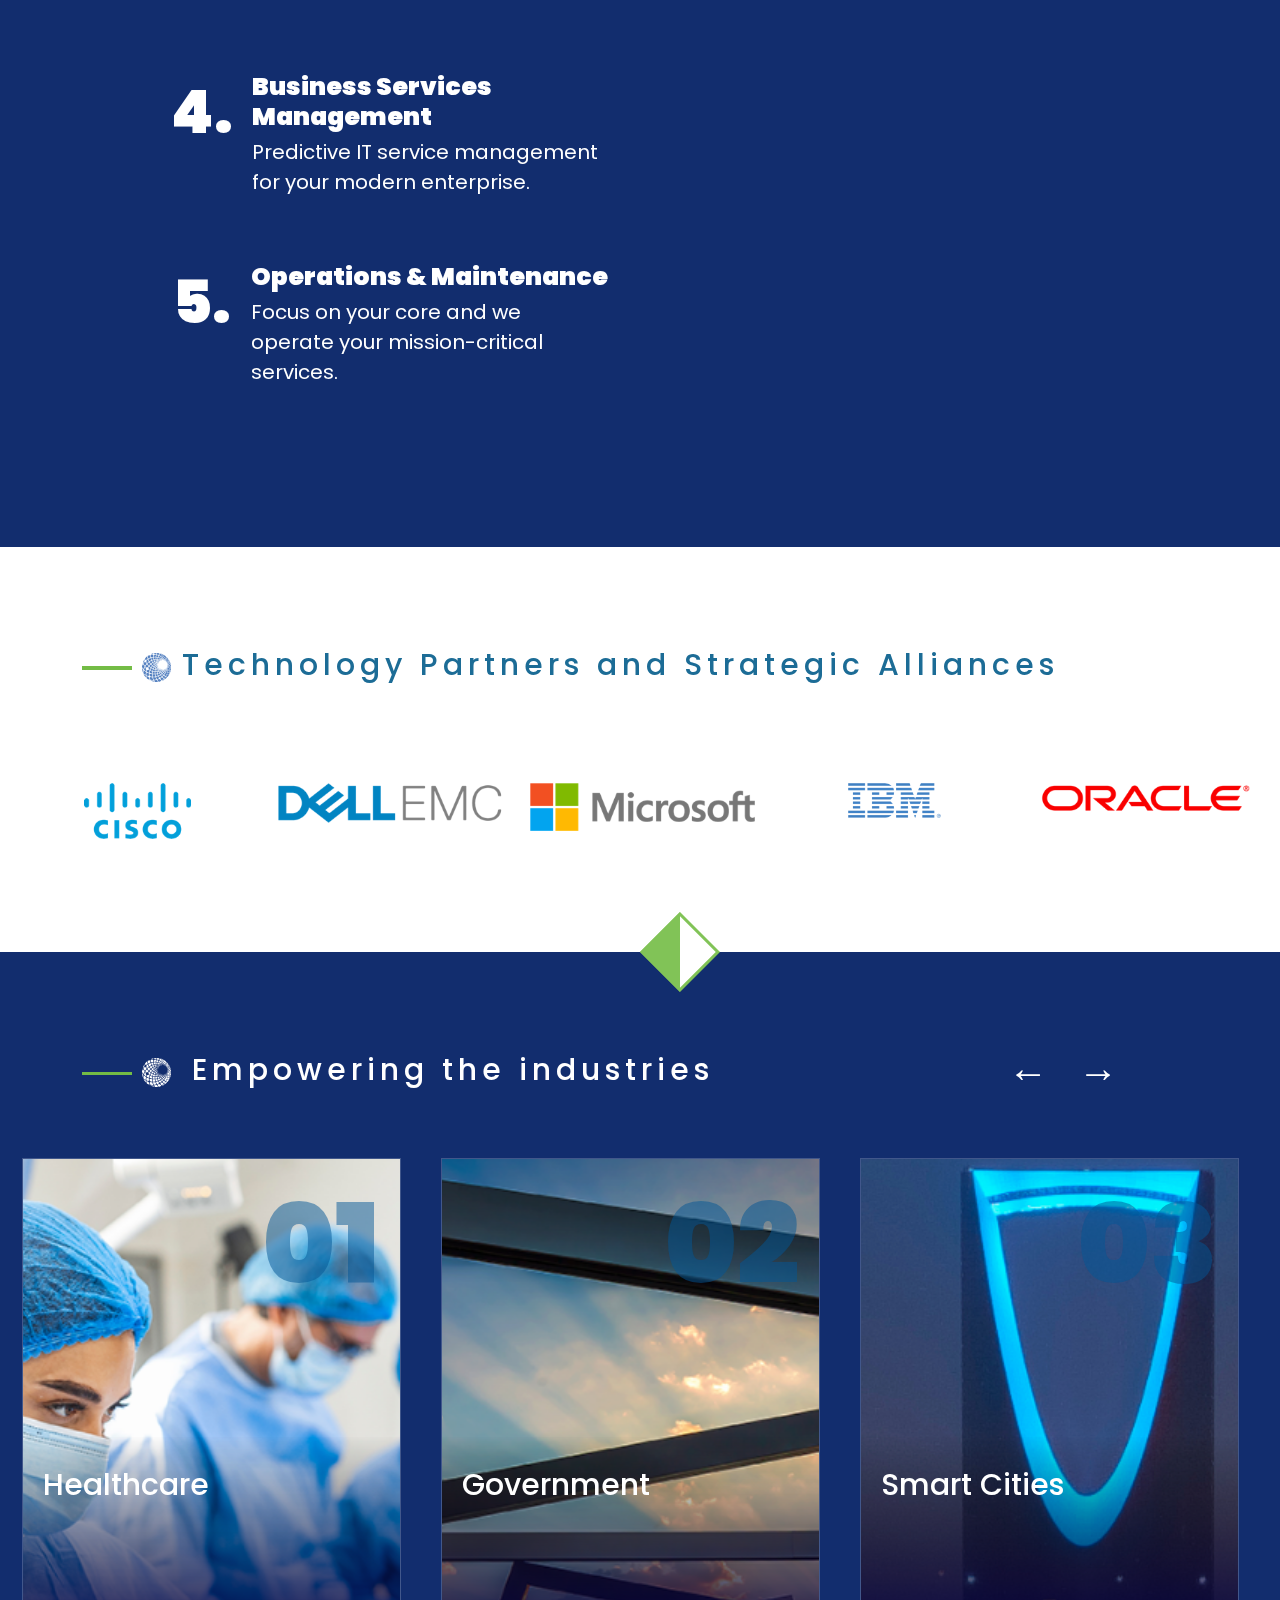
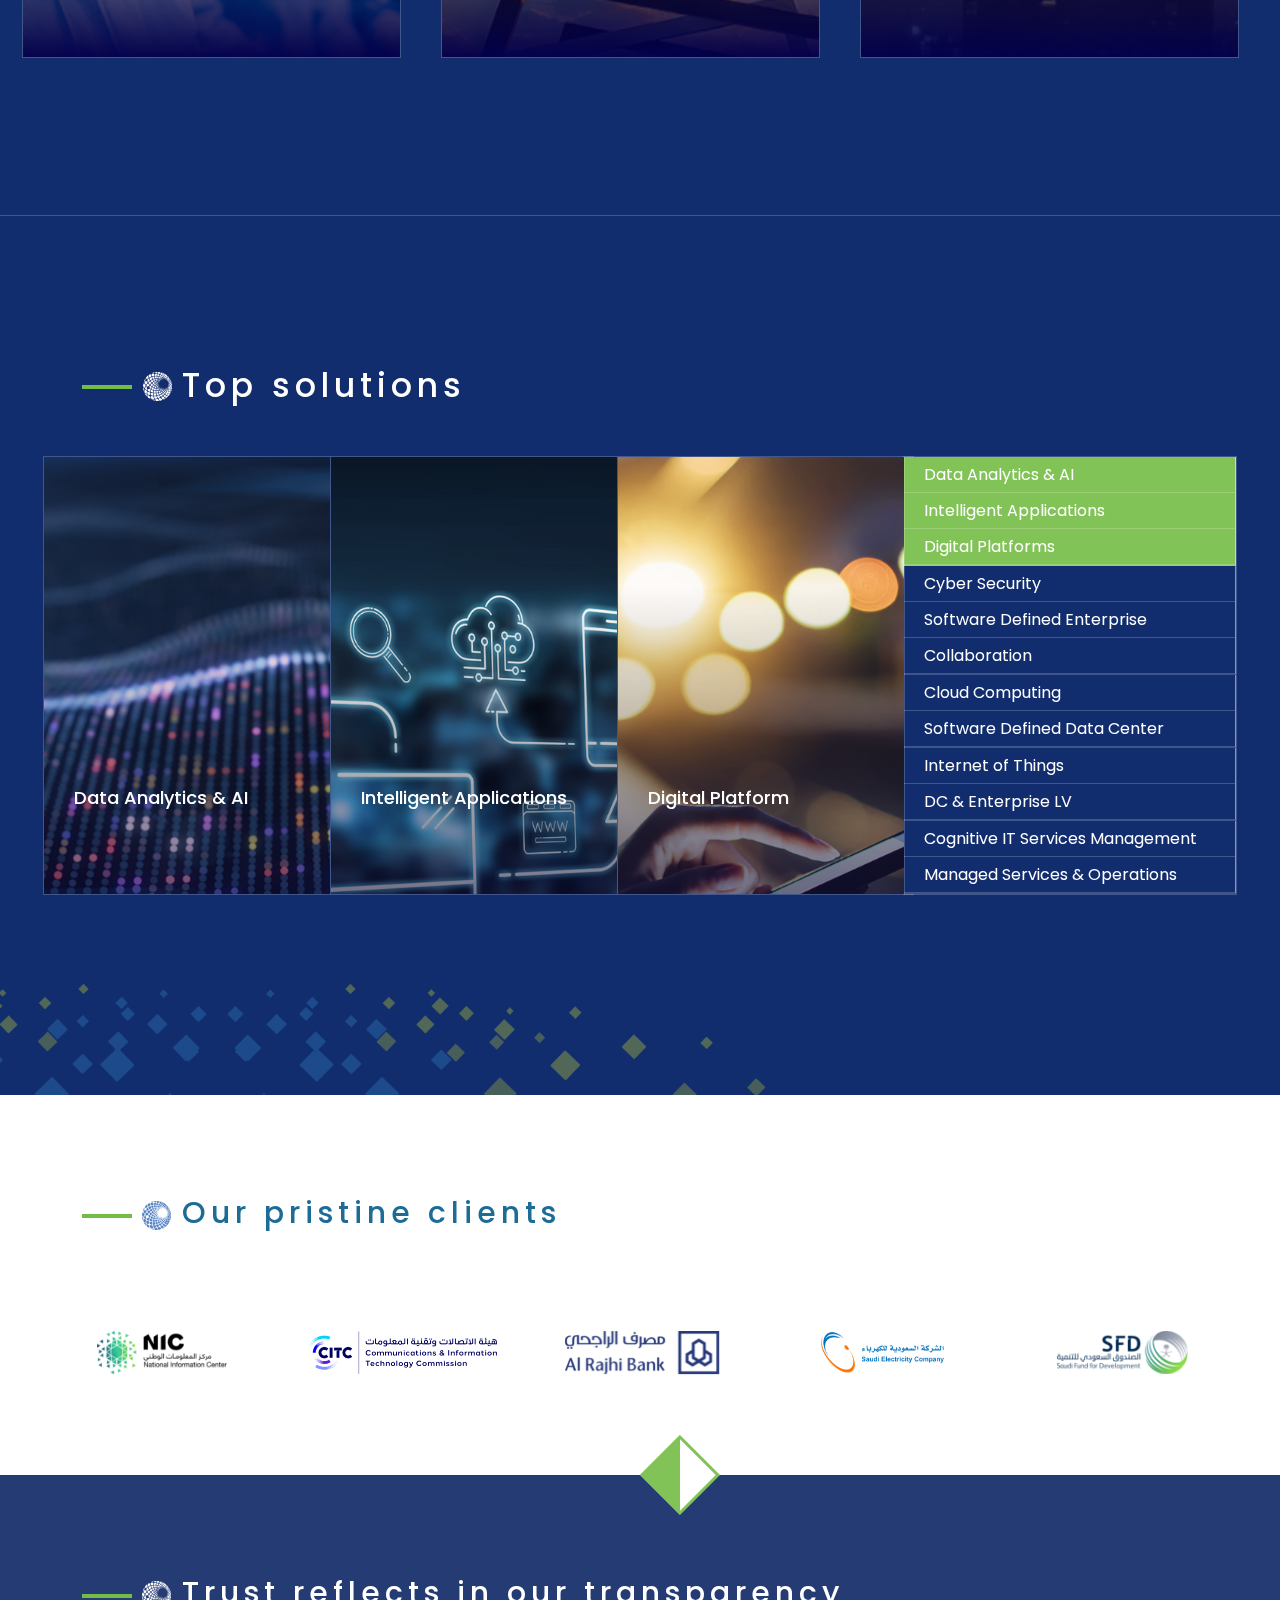
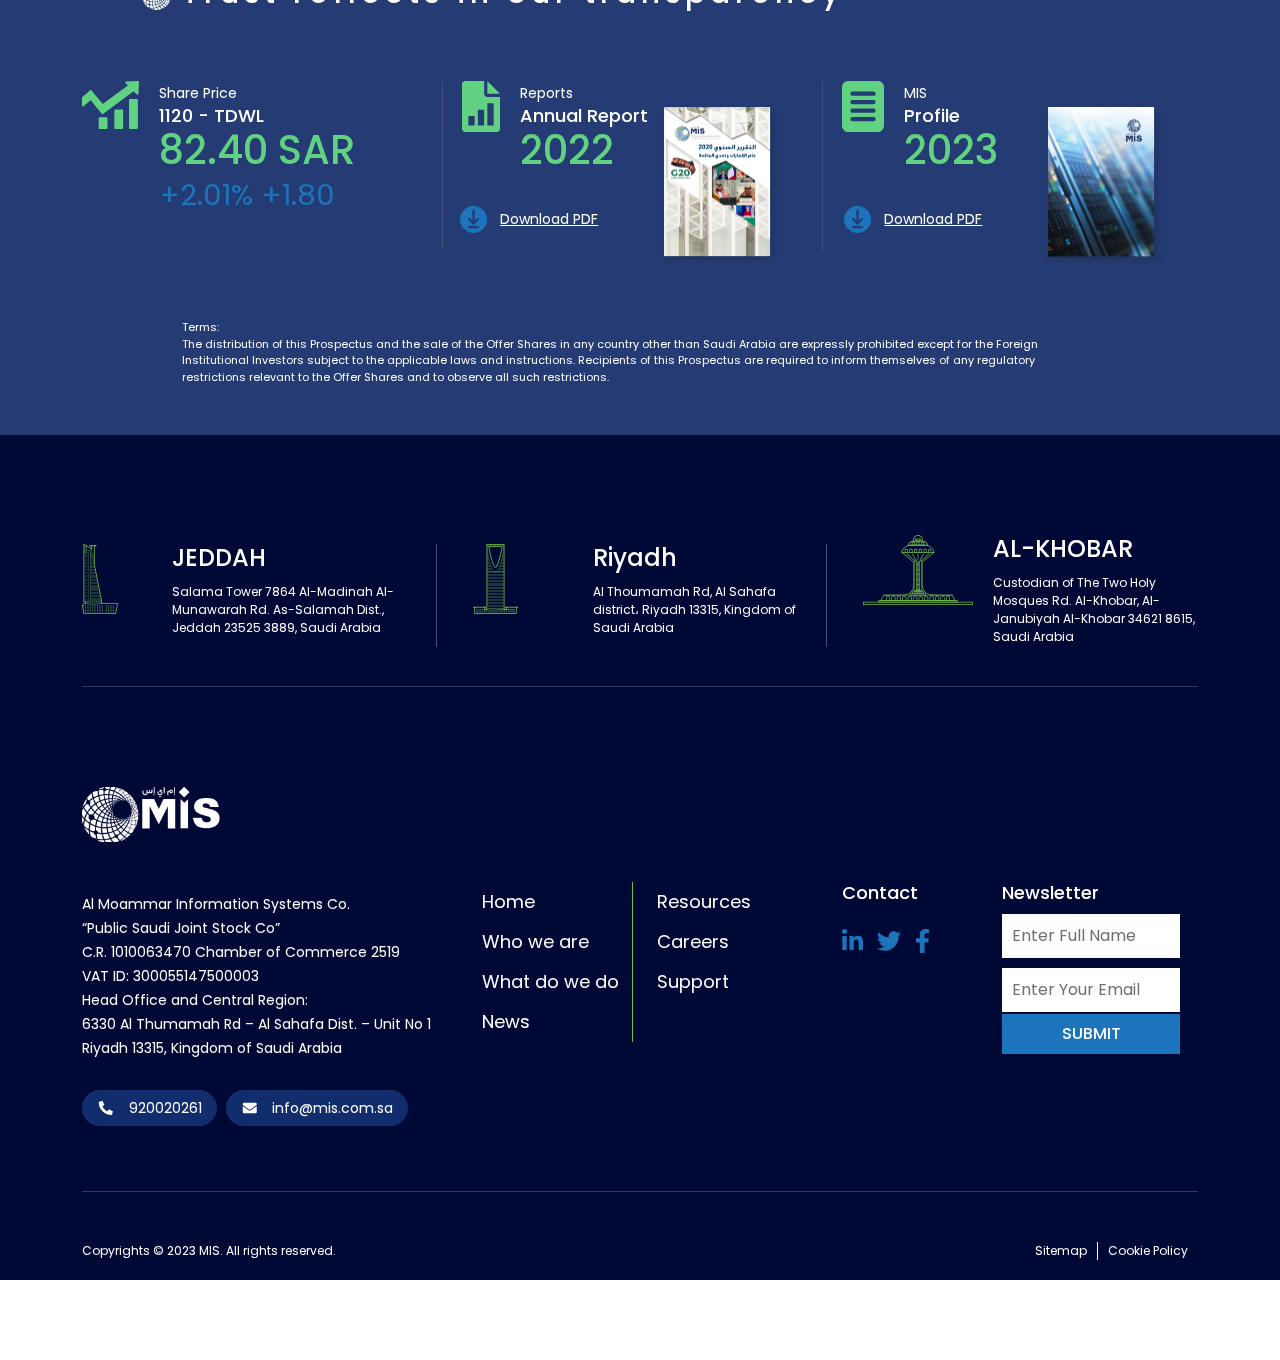
==== commit b91d07b8: "Merge remote-tracking branch 'origin/master' into mohsin" ====
--- a/index.html
+++ b/index.html
@@ -27,7 +27,7 @@
     <link rel="stylesheet" href="assets/css/animate.min.css" />
 
     <!-- BX SLIDER CSS -->
-    <link rel="stylesheet" href="assets/css/jquery.bxslider.min.css" />
+    <!-- <link rel="stylesheet" href="assets/css/jquery.bxslider.min.css" /> -->
 
     <!-- SLICK CAROUSEL CSS -->
     <link rel="stylesheet" href="assets/css/slick.css" />
@@ -60,8 +60,7 @@
             </div>
           </div>
           <div
-            class="col-xxl-9 col-xl-9 col-lg-9 d-md-none d-sm-none d-none d-lg-block"
-          >
+            class="col-xxl-9 col-xl-9 col-lg-9 d-md-none d-sm-none d-none d-lg-block">
             <div class="top-main-navigation">
               <ul>
                 <li>
@@ -142,65 +141,67 @@
               </div>
             </div>
           </div>
-          <div
-            class="col-md-12 col-sm-12 col-12 d-md-block d-xxl-none d-xl-none d-lg-none"
-          >
+          <div class="col-md-12 col-sm-12 col-12 d-md-block d-xxl-none d-xl-none d-lg-none">
             <div class="mobile--header">
+              <div class="mobile-logo">
+                <a href="#"><img src="assets/images/mobile-white-logo.svg" alt="" /></a>
+              </div>
               <div class="menu-menu">
                 <div class="mobile-menu"><i class="fas fa-bars"></i></div>
-                <div class="navigation">
-                  <ul>
-                    <li>
-                      <select name="" id="sharePrice"></select>
-                    </li>
-                    <li class="arabic-text">
-                      <select name="" id="sharePrice"></select>
-                    </li>
-                    <li><a href="#">Home</a></li>
-                    <li class="arabic-text"><a href="#">بيت</a></li>
-                    <li><a href="#">Who We Are</a></li>
-                    <li class="arabic-text"><a href="#">من نحن</a></li>
-                    <li>
-                      <a href="whatwedo.html">What We Do</a>
-                      <span><i class="fas fa-chevron-down fa-fw"></i></span>
-                      <ul class="dropdown--menu">
-                        <li><a href="solutions.html">Our Solutions</a></li>
-                        <li><a href="industries.html">Our Industries</a></li>
-                        <li><a href="services.html">Our Services</a></li>
-                      </ul>
-                    </li>
-                    <li class="arabic-text"><a href="#">الذي نفعله</a></li>
-                    <li><a href="#">News</a></li>
-                    <li class="arabic-text"><a href="#">أخبار</a></li>
-                    <li><a href="#">Investors</a></li>
-                    <li class="arabic-text"><a href="#">المستثمرون</a></li>
-                    <li><a href="#">Careers</a></li>
-                    <li class="arabic-text"><a href="#">وظائف</a></li>
-                    <li><a href="#">Resources</a></li>
-                    <li class="arabic-text"><a href="#">موارد</a></li>
-                    <li><a href="#">Support</a></li>
-                    <li class="arabic-text"><a href="#">يدعم</a></li>
-                    <li><a href="#">Contact Us</a></li>
-                    <li class="arabic-text"><a href="#">اتصل بنا</a></li>
-                    <li><a href="#" class="en">English</a></li>
-                    <li><a href="#" class="ar">عربي</a></li>
-                    <li class="arabic-text">
-                      <a href="#" class="en">إنجليزي</a>
-                    </li>
-                    <li class="arabic-text"><a href="#" class="ar">عربي</a></li>
-                  </ul>
-                </div>
-              </div>
-              <div class="mobile-logo">
-                <a href="#"
-                  ><img src="assets/images/mobile-white-logo.svg" alt=""
-                /></a>
-              </div>
-              <div class="mobile-search-wrapper">
+                
+              </div>
+              
+              
+              <!-- <div class="mobile-search-wrapper">
                 <a href="#" class="mobilesearch"
                   ><i class="fas fa-search"></i
                 ></a>
-              </div>
+              </div> -->
+            </div>
+            <div class="navigation">
+              <ul>
+                <li>
+                  <select name="" id="sharePrice"></select>
+                </li>
+                <li class="arabic-text">
+                  <select name="" id="sharePrice"></select>
+                </li>
+                <li><a href="#">Home</a></li>
+                <li class="arabic-text"><a href="#">بيت</a></li>
+                <li><a href="#">Who We Are</a></li>
+                <li class="arabic-text"><a href="#">من نحن</a></li>
+                <li>
+                  <a href="whatwedo.html">What We Do</a>
+                  <span><i class="fas fa-chevron-down fa-fw"></i></span>
+                  <ul class="dropdown--menu">
+                    <li><a href="solutions.html">Our Solutions</a></li>
+                    <li><a href="industries.html">Our Industries</a></li>
+                    <li><a href="services.html">Our Services</a></li>
+                  </ul>
+                </li>
+                <li class="arabic-text"><a href="#">الذي نفعله</a></li>
+                <li><a href="#">News</a></li>
+                <li class="arabic-text"><a href="#">أخبار</a></li>
+                <li><a href="#">Investors</a></li>
+                <li class="arabic-text"><a href="#">المستثمرون</a></li>
+                <li><a href="#">Careers</a></li>
+                <li class="arabic-text"><a href="#">وظائف</a></li>
+                <li><a href="#">Resources</a></li>
+                <li class="arabic-text"><a href="#">موارد</a></li>
+                <li><a href="#">Support</a></li>
+                <li class="arabic-text"><a href="#">يدعم</a></li>
+                <li><a href="#">Contact Us</a></li>
+                <li class="arabic-text"><a href="#">اتصل بنا</a></li>
+                <li><a href="#" class="en">English</a></li>
+                <li><a href="#" class="ar">عربي</a></li>
+                <li class="arabic-text">
+                  <a href="#" class="en">إنجليزي</a>
+                </li>
+                <li class="arabic-text"><a href="#" class="ar">عربي</a></li>
+              </ul>
+            </div>
+            <div class="mobileSharePrice">
+              <a href="#">share price 156.20 - TDWL | 156.00 SAR | 1.03% 1.60</a>
             </div>
           </div>
         </div>
@@ -1086,22 +1087,11 @@
       <div class="container">
         <div class="row">
           <div
-            class="col-xxl-12 col-xl-12 col-lg-12 col-md-12 col-sm-12 col-12"
-          >
-            <div
-              class="top-solutions-heading"
-              data-aos="fade-right"
-              data-aos-delay="500"
-              data-aos-duration="1000"
-            >
+            class="col-xxl-12 col-xl-12 col-lg-12 col-md-12 col-sm-12 col-12">
+            <div class="top-solutions-heading" data-aos="fade-right" data-aos-delay="500" data-aos-duration="1000">
               <h2>Top solutions</h2>
             </div>
-            <div
-              class="top-solutions-heading arabic-text"
-              data-aos="fade-right"
-              data-aos-delay="500"
-              data-aos-duration="1000"
-            >
+            <div class="top-solutions-heading arabic-text" data-aos="fade-right" data-aos-delay="500" data-aos-duration="1000" >
               <h2>أفضل الحلول</h2>
             </div>
           </div>
@@ -1453,351 +1443,61 @@
           </div>
         </div>
       </div>
-      <div class="faq_wrapper">
-        <div class="faq_item">
-          <div class="faq_title active">
-            <!-- <h1>01</h1> -->
-            <div class="solution-mobile-navigate">
-              <span>Data Analytics &amp; AI</span>
+      
+
+      <!-- TOP SOLUTIONS MOBILE VIEW -->
+      
+        <div class="topsolutions-mobile-wrapper">
+          <div class="container-fluid">
+          <div class="topsolutions-mobile">
+            <a href="#data-one" class="active-tab">
+              <span>Data Analytics & AI</span>
               <span>Intelligent Applications</span>
               <span>Digital Platforms</span>
-            </div>
-            <div class="solution-mobile-navigate arabic-text">
-              <span>تحليلات البيانات والذكاء الاصطناعي</span>
-              <span>تطبيقات ذكية</span>
-              <span>المنصات الرقمية</span>
-            </div>
-            <!-- FAQ Heading 1 <span class="arrow"></span> -->
-          </div>
-          <div class="faq_details">
-            <div class="solutions-mobile-content">
-              <div>
-                <h3>Data Analytics & AI</h3>
-                <p>
-                  We don't do magic by predicting the future, we call it
-                  "artificial intelligence".
-                </p>
-                <img
-                  src="assets/images/solutionsslidermobileimage1.png"
-                  alt=""
-                />
-              </div>
-              <div>
-                <h3>Intelligent Applications</h3>
-                <p>
-                  Data-driven applications for your modern businesses and
-                  customer-centric experiences.
-                </p>
-                <img
-                  src="assets/images/solutionsslidermobileimage2.png"
-                  alt=""
-                />
-              </div>
-              <div>
-                <h3>Digital platform</h3>
-                <p>
-                  Beyond the traditional IT, we build your digitalized
-                  meaningful futures
-                </p>
-                <img
-                  src="assets/images/solutionsslidermobileimage3.png"
-                  alt=""
-                />
-              </div>
-            </div>
-            <div class="solutions-mobile-content arabic-text">
-              <div>
-                <h3>تحليلات البيانات والذكاء الاصطناعي</h3>
-                <p>
-                  نحن لا نقوم بالسحر بالتنبؤ بالمستقبل، بل نسميه "الذكاء
-                  الإصطناعي".
-                </p>
-                <img
-                  src="assets/images/solutionsslidermobileimage1.png"
-                  alt=""
-                />
-              </div>
-              <div>
-                <h3>تطبيقات ذكية</h3>
-                <p>
-                  تطبيقات تعتمد على البيانات لأعمالك الحديثة وتجارب تتمحور حول
-                  العملاء.
-                </p>
-                <img
-                  src="assets/images/solutionsslidermobileimage2.png"
-                  alt=""
-                />
-              </div>
-              <div>
-                <h3>المنصات الرقمية</h3>
-                <p>
-                  بعيدًا عن تكنولوجيا المعلومات التقليدية ، نبني مستقبلًا رقميًا
-                  مفيدًا لك.
-                </p>
-                <img
-                  src="assets/images/solutionsslidermobileimage3.png"
-                  alt=""
-                />
-              </div>
-            </div>
-          </div>
-        </div>
-        <div class="faq_item">
-          <div class="faq_title">
-            <!-- <h1>02</h1> -->
-            <div class="solution-mobile-navigate">
+            </a>
+            <a href="#">
               <span>Cyber Security</span>
               <span>Software Defined Enterprise</span>
               <span>Collaboration</span>
-            </div>
-            <div class="solution-mobile-navigate arabic-text">
-              <span>الأمن الإلكتروني</span>
-              <span>المؤسسة المعرفة بالبرمجيات</span>
-              <span>التعاون</span>
-            </div>
-          </div>
-          <div class="faq_details">
-            <div class="solutions-mobile-content">
-              <div>
-                <h3>Cyber Security</h3>
-                <p>
-                  Never trust, always verify - holistic cyber security for your
-                  uninterrupted business.
-                </p>
-                <img
-                  src="assets/images/solutionsslidermobileimage1.png"
-                  alt=""
-                />
-              </div>
-              <div>
-                <h3>Software Defined Enterprise</h3>
-                <p>
-                  Simplifying SDx with intent-based policies and digital
-                  intelligence.
-                </p>
-                <img
-                  src="assets/images/solutionsslidermobileimage2.png"
-                  alt=""
-                />
-              </div>
-              <div>
-                <h3>Collaboration</h3>
-                <p>
-                  The bridge to people, we create a collaborative enterprise.
-                </p>
-                <img
-                  src="assets/images/solutionsslidermobileimage3.png"
-                  alt=""
-                />
-              </div>
-            </div>
-            <div class="solutions-mobile-content arabic-text">
-              <div>
-                <h3>الأمن الإلكتروني</h3>
-                <p>
-                  لا تثق أبداً، تحقق دائماً - الأمن الإلكتروني الشامل لنمو
-                  الأعمال الغير المقيدة.
-                </p>
-                <img
-                  src="assets/images/solutionsslidermobileimage1.png"
-                  alt=""
-                />
-              </div>
-              <div>
-                <h3>المؤسسة المعرفة بالبرمجيات</h3>
-                <p>تبسيط SDx بالسياسات القائمة على النية والذكاء الرقمي.</p>
-                <img
-                  src="assets/images/solutionsslidermobileimage2.png"
-                  alt=""
-                />
-              </div>
-              <div>
-                <h3>التعاون</h3>
-                <p>الجسر إلى الناس ، نقوم بإنشاء مشروع تعاوني.</p>
-                <img
-                  src="assets/images/solutionsslidermobileimage3.png"
-                  alt=""
-                />
-              </div>
-            </div>
-          </div>
-        </div>
-        <div class="faq_item">
-          <div class="faq_title">
-            <!-- <h1>03</h1> -->
-            <div class="solution-mobile-navigate">
+            </a>
+            <a href="#">
               <span>Cloud Computing</span>
               <span>Software Defined Data Center</span>
-            </div>
-            <div class="solution-mobile-navigate arabic-text">
-              <span>الحوسبة السحابية</span>
-              <span>برنامج المعرفة DataCenter</span>
-            </div>
-          </div>
-          <div class="faq_details">
-            <div class="solutions-mobile-content">
-              <div>
-                <h3>Cloud Computing</h3>
-                <p>
-                  Connect, secure, scale and automate any cloud in any
-                  environment.
-                </p>
-                <img
-                  src="assets/images/solutionsslidermobileimage1.png"
-                  alt=""
-                />
-              </div>
-              <div>
-                <h3>Software Defined Data Center</h3>
-                <p>
-                  Say farewell to hardwired configuration with data center
-                  composability.
-                </p>
-                <img
-                  src="assets/images/solutionsslidermobileimage2.png"
-                  alt=""
-                />
-              </div>
-            </div>
-            <div class="solutions-mobile-content arabic-text">
-              <div>
-                <h3>الحوسبة السحابية</h3>
-                <p>قم بتوصيل وتأمين وتوسيع نطاق وتشغيل أي سحابة في أي بيئة.</p>
-                <img
-                  src="assets/images/solutionsslidermobileimage1.png"
-                  alt=""
-                />
-              </div>
-              <div>
-                <h3>برنامج المعرفة DataCenter</h3>
-                <p>قل وداعًا للتكوين الثابت مع إمكانية تكوين مركز البيانات.</p>
-                <img
-                  src="assets/images/solutionsslidermobileimage2.png"
-                  alt=""
-                />
-              </div>
-            </div>
-          </div>
-        </div>
-        <div class="faq_item">
-          <div class="faq_title">
-            <!-- <h1>04</h1> -->
-            <div class="solution-mobile-navigate">
               <span>Internet of Things</span>
-              <span>DC &amp; Enterprise LV</span>
-            </div>
-            <div class="solution-mobile-navigate arabic-text">
-              <span>انترنت الأشياء</span>
-              <span>DC وشركات LV</span>
-            </div>
-          </div>
-          <div class="faq_details">
-            <div class="solutions-mobile-content">
-              <div>
-                <h3>Internet of Things</h3>
-                <p>
-                  Fasten your digital journey towards a connected life and
-                  sustainable 4IR.
-                </p>
-                <img
-                  src="assets/images/solutionsslidermobileimage1.png"
-                  alt=""
-                />
-              </div>
-              <div>
-                <h3>DC &amp; Enterprise LV</h3>
-                <p>
-                  Redefine for sustainable energy and accelerate the digital
-                  transformation.
-                </p>
-                <img
-                  src="assets/images/solutionsslidermobileimage2.png"
-                  alt=""
-                />
-              </div>
-            </div>
-            <div class="solutions-mobile-content arabic-text">
-              <div>
-                <h3>انترنت الأشياء</h3>
-                <p>ثبت رحلتك الرقمية نحو حياة متصلة و 4IR مستدام.</p>
-                <img
-                  src="assets/images/solutionsslidermobileimage1.png"
-                  alt=""
-                />
-              </div>
-              <div>
-                <h3>DC وشركات LV</h3>
-                <p>إعادة تعريف الطاقة المستدامة وتسريع التحول الرقمي.</p>
-                <img
-                  src="assets/images/solutionsslidermobileimage2.png"
-                  alt=""
-                />
-              </div>
-            </div>
-          </div>
-        </div>
-        <div class="faq_item">
-          <div class="faq_title">
-            <!-- <h1>05</h1> -->
-            <div class="solution-mobile-navigate">
+            </a>
+            <a href="#">
+              <span>DC & Enterprise LV </span>
               <span>Cognitive IT Services Management</span>
-              <span>Managed Services &amp; Operations</span>
-            </div>
-            <div class="solution-mobile-navigate arabic-text">
-              <span>إدارة خدمات المعلومات التكنولوجية المعرفية</span>
-              <span>إدارة الخدمات والعمليات</span>
-            </div>
-          </div>
-          <div class="faq_details">
-            <div class="solutions-mobile-content">
-              <div>
-                <h3>Cognitive IT Services Management</h3>
-                <p>
-                  AI-enabled service management advances workforce productivity.
-                </p>
-                <img
-                  src="assets/images/solutionsslidermobileimage1.png"
-                  alt=""
-                />
-              </div>
-              <div>
-                <h3>Managed Services &amp; Operations</h3>
-                <p>
-                  Our observability and autonomous management allow you to focus
-                  on unprecedented opportunities.
-                </p>
-                <img
-                  src="assets/images/solutionsslidermobileimage2.png"
-                  alt=""
-                />
-              </div>
-            </div>
-            <div class="solutions-mobile-content arabic-text">
-              <div>
-                <h3>إدارة خدمات المعلومات التكنولوجية المعرفية</h3>
-                <p>
-                  تعمل إدارة الخدمة المدعومة بالذكاء الاصطناعي على تعزيز إنتاجية
-                  القوى العاملة.
-                </p>
-                <img
-                  src="assets/images/solutionsslidermobileimage1.png"
-                  alt=""
-                />
-              </div>
-              <div>
-                <h3>إدارة الخدمات والعمليات</h3>
-                <p>
-                  ستمنحك قابليتنا للملاحظة والإدارة المستقلة قفزة في عصر تنافسي.
-                </p>
-                <img
-                  src="assets/images/solutionsslidermobileimage2.png"
-                  alt=""
-                />
-              </div>
-            </div>
-          </div>
-        </div>
-      </div>
+              <span>Managed Services & Operations</span>
+            </a>
+          </div>
+          <div id="data-one" class="topsolutions-content-wrapper">
+            <div class="topsolutions-mobile-content">
+              <img src="assets/images/tabimage1.png" alt="">
+              <div class="topsolutions-content">
+                <h2>Data Analytics & AI</h2>
+                <p>We don't do magic by predicting the future, we call it "artificial intelligence". </p>
+              </div>
+            </div>
+            <div class="topsolutions-mobile-content">
+              <img src="assets/images/tabimage2.png" alt="">
+              <div class="topsolutions-content">
+                <h2>Intelligent Applications</h2>
+                <p>Data-driven applications for your modern businesses and customer-centric experiences. </p>
+              </div>
+            </div>
+            <div class="topsolutions-mobile-content">
+              <img src="assets/images/tabimage3.png" alt="">
+              <div class="topsolutions-content">
+                <h2>Intelligent Applications</h2>
+                <p>Data-driven applications for your modern businesses and customer-centric experiences. </p>
+              </div>
+            </div>
+          </div>
+          </div>
+        </div>
+      
+      
     </section>
 
     <!-- CLIENT CAROUSEL -->
@@ -2367,7 +2067,39 @@
                     <a href="#"><i class="fab fa-facebook-f"></i></a>
                   </li>
                 </ul>
-              </div>
+                <div class="contact-info-mobile">
+                  <div class="info-detail">
+                    <i class="fas fa-phone-alt fa-fw"></i>
+                    <a href="tel:+920020261">920020261</a>
+                  </div>
+                  <div class="info-detail">
+                    <i class="fas fa-envelope fa-fw"></i>
+                    <a href="mailto:info@mis.com.sa">info@mis.com.sa</a>
+                  </div>
+                </div>
+                <!-- <div class="footer-company-info">
+                  <p>
+                    Al Moammar Information Systems Co. <br />
+                    “Public Saudi Joint Stock Co​” <br />
+                    C.R. 1010063470 Chamber of Commerce 2519 <br />
+                    VAT ID: 300055147500003 <br />
+                    ​Head Office and Central Region: <br />
+                    6330 Al Thumamah Rd – Al Sahafa Dist. – Unit No 1 <br />
+                    ​Riyadh 13315, Kingdom of Saudi Arabia
+                  </p>
+                  <div class="contact-info">
+                    <div class="info-detail">
+                      <i class="fas fa-phone-alt fa-fw"></i>
+                      <a href="tel:+920020261">920020261</a>
+                    </div>
+                    <div class="info-detail">
+                      <i class="fas fa-envelope fa-fw"></i>
+                      <a href="mailto:info@mis.com.sa">info@mis.com.sa</a>
+                    </div>
+                  </div>
+                </div> -->
+              </div>
+              
               <div class="footer-newsletter">
                 <h2>Newsletter</h2>
                 <div class="newsletter-form">
@@ -2399,6 +2131,7 @@
                     <a href="#"><i class="fab fa-facebook-f"></i></a>
                   </li>
                 </ul>
+                
               </div>
               <div class="footer-newsletter arabic-text">
                 <h2>النشرة الإخبارية</h2>
@@ -2416,6 +2149,17 @@
         <hr />
         <div class="row">
           <div class="col-xxl-6 col-xl-6 col-lg-6 col-md-12 col-sm-12 col-12">
+            <div class="footer-company-info-mobile">
+              <p>
+                Al Moammar Information Systems Co. <br />
+                “Public Saudi Joint Stock Co​” <br />
+                C.R. 1010063470 Chamber of Commerce 2519 <br />
+                VAT ID: 300055147500003 <br />
+                ​Head Office and Central Region: <br />
+                6330 Al Thumamah Rd – Al Sahafa Dist. – Unit No 1 <br />
+                ​Riyadh 13315, Kingdom of Saudi Arabia
+              </p>
+            </div>
             <div class="footer-bottom">
               <p>Copyrights &copy; 2023 MIS. All rights reserved.</p>
             </div>
@@ -2463,7 +2207,7 @@
     <script src="assets/js/fontawesome.min.js"></script>
 
     <!-- BX SLIDER JS -->
-    <script src="assets/js/jquery.bxslider.min.js"></script>
+    <!-- <script src="assets/js/jquery.bxslider.min.js"></script> -->
     <!-- <script src="assets/js/slider.js"></script> -->
 
     <!-- SLICK SLIDER JS -->
--- a/assets/css/style.css
+++ b/assets/css/style.css
@@ -1,11686 +1 @@
-@charset "UTF-8";
-@import url("https://fonts.googleapis.com/css2?family=Poppins:wght@100;200;300;400;500;600&family=Roboto:wght@100;300;400;500;700;900&display=swap");
-:root {
-  --footer-bg: #000836;
-  --light-green: #73BC45;
-  --white: #fff;
-  --blue-color: #1C6C96;
-  --dark-blue-color: #122D6E;
-  --blue-normal: #1C75BC;
-  --dull-purple: #253B73;
-  --light-parrot-green: #61D281;
-  --medium-grey: #707070;
-  --slider-active-green: #81C357;
-  --mobile-navigation: #80C156;
-  --dark-purple: #122D6E;
-  --black-color: #000000;
-  --carousel-hover-bg: #051231;
-  --seminar-green-color: #6CC24A;
-  --poppins: "Poppins", sans-serif;
-  --roboto: "Roboto", sans-serif;
-  --arabic-font: "Droid Arabic Kufi";
-  --font-weight-lighter: 100;
-  --font-weight-light: 200;
-  --font-weight-normal: 300;
-  --font-weight-medium: 400;
-  --font-weight-bold: 500;
-  --font-weight-bolder: 600;
-}
-
-header {
-  position: fixed;
-  z-index: 99;
-  width: 100%;
-  transition: all 0.2s linear;
-  top: 0;
-}
-@media (max-width: 992px) {
-  header {
-    background: var(--blue-normal);
-    padding: 0 0 20px 0;
-    position: relative;
-  }
-}
-header.fixed {
-  position: fixed;
-  background: rgba(0, 0, 0, 0.4);
-  backdrop-filter: blur(30px);
-  transition: all 0.2s linear;
-  top: 0;
-  left: 0;
-  padding: 10px 0;
-  box-shadow: 0 5px 10px rgba(0, 0, 0, 0.1);
-}
-header.fixed .top-main-navigation {
-  margin-bottom: 10px;
-}
-header.fixed .top-main-navigation ul li a {
-  color: var(--white);
-}
-header.fixed .top-main-navigation ul li select {
-  color: var(--white);
-}
-@media (max-width: 992px) {
-  header.fixed {
-    position: relative;
-    padding: 0;
-    background: var(--blue-normal);
-  }
-}
-header.fixed .main-menu ul li a {
-  color: var(--white);
-}
-header.fixed .main-menu ul li a.search {
-  background: var(--slider-active-green);
-}
-header.fixed .main-menu ul li a.search svg {
-  color: var(--white);
-}
-header.fixed .main-menu .lang-toggle1 {
-  color: var(--white);
-}
-header .logo {
-  padding: 15px 0 15px 30px;
-  display: block;
-}
-@media (max-width: 767px) {
-  header .logo {
-    padding-left: 0;
-    text-align: center;
-  }
-}
-header .logo img {
-  max-width: 100%;
-}
-@media (max-width: 768px) {
-  header .top-main-navigation {
-    background: transparent;
-  }
-}
-header .top-main-navigation ul {
-  display: flex;
-  justify-content: flex-end;
-  margin-top: 10px;
-}
-@media (max-width: 767px) {
-  header .top-main-navigation ul {
-    justify-content: center;
-  }
-}
-@media (max-width: 600px) {
-  header .top-main-navigation ul {
-    justify-content: center;
-    flex-direction: column;
-    margin-bottom: 30px;
-  }
-}
-header .top-main-navigation ul li {
-  display: block;
-  font-size: 13px;
-  padding: 0 15px;
-  line-height: 40px;
-  text-transform: uppercase;
-  font-family: var(--poppins);
-}
-header .top-main-navigation ul li.arabic-text {
-  display: none;
-}
-@media (min-width: 992px) and (max-width: 1100px) {
-  header .top-main-navigation ul li {
-    padding: 0 10px;
-    font-size: 11px;
-  }
-}
-@media (min-width: 768px) and (max-width: 992px) {
-  header .top-main-navigation ul li {
-    padding: 0 10px;
-    font-size: 11px;
-  }
-}
-@media (max-width: 600px) {
-  header .top-main-navigation ul li {
-    text-align: center;
-  }
-}
-header .top-main-navigation ul li .topMainNavigationPhone {
-  color: var(--slider-active-green);
-}
-header .top-main-navigation ul li a {
-  color: var(--white);
-  text-decoration: none;
-  line-height: 40px;
-  display: inline-block;
-  transition: all 0.3s linear;
-}
-header .top-main-navigation ul li a:hover {
-  color: var(--slider-active-green);
-  border-bottom: 3px solid var(--slider-active-green);
-  transition: all 0.3s linear;
-}
-header .top-main-navigation ul .topMainNavigationSharePrice {
-  border-radius: 5px;
-  padding: 0px 10px;
-  height: 40px;
-  background-color: var(--slider-active-green);
-}
-header .top-main-navigation ul .topMainNavigationSharePrice:hover {
-  color: var(--slider-active-green);
-  border: 2px solid var(--white);
-  transition: all 0.3s linear;
-}
-header .top-main-navigation ul .topMainNavigationSharePrice .anchorText {
-  color: var(--white);
-  text-decoration: none;
-  line-height: 40px;
-  display: inline-block;
-  transition: all 0.3s linear;
-}
-header .top-main-navigation ul .topMainNavigationSharePrice .anchorText:hover {
-  color: var(--white);
-  border-bottom: 0px;
-  transition: all 0.3s linear;
-}
-header .top-main-navigation ul .topMainNavigationSharePrice select {
-  background: transparent;
-  padding: 10px;
-  color: var(--white);
-}
-@media (max-width: 768px) {
-  header .main-menu {
-    text-align: right;
-    position: relative;
-    padding-bottom: 20px;
-  }
-}
-header .main-menu ul {
-  display: inline-flex;
-  justify-content: flex-end;
-  width: 85%;
-}
-@media (min-width: 1400px) and (max-width: 1500px) {
-  header .main-menu ul {
-    width: 80%;
-  }
-}
-@media (min-width: 1300px) and (max-width: 1400px) {
-  header .main-menu ul {
-    width: 80%;
-  }
-}
-@media (min-width: 1100px) and (max-width: 1300px) {
-  header .main-menu ul {
-    width: 80%;
-  }
-}
-@media (min-width: 768px) and (max-width: 1100px) {
-  header .main-menu ul {
-    width: 75%;
-  }
-}
-@media (max-width: 768px) {
-  header .main-menu ul {
-    display: none;
-    width: 100%;
-    margin-bottom: 20px;
-    transition: all 0.3s linear;
-  }
-}
-header .main-menu ul.active {
-  display: block;
-  width: 100%;
-  transition: all 0.3s linear;
-  top: 50px;
-  position: relative;
-}
-header .main-menu ul li {
-  display: block;
-  font-size: 13px;
-  padding: 0 15px;
-  line-height: 40px;
-  text-transform: uppercase;
-  font-family: var(--poppins);
-  position: relative;
-}
-header .main-menu ul li.arabic-text {
-  display: none;
-}
-header .main-menu ul li.sub-menu {
-  padding: 0 25px 0 15px;
-}
-header .main-menu ul li.sub-menu:hover .downarrow-icon::before {
-  color: var(--slider-active-green);
-  transition: all 0.2s linear;
-}
-header .main-menu ul li.sub-menu .downarrow-icon::before {
-  position: absolute;
-  content: "\f107";
-  font-weight: 900;
-  font-family: "Font Awesome 5 Free";
-  top: 0;
-  right: 0;
-  color: #fff;
-  font-size: 20px;
-}
-@media (min-width: 992px) and (max-width: 1100px) {
-  header .main-menu ul li {
-    padding: 0 10px;
-    font-size: 11px;
-  }
-}
-@media (min-width: 768px) and (max-width: 992px) {
-  header .main-menu ul li {
-    padding: 0 10px;
-    font-size: 11px;
-  }
-}
-@media (max-width: 768px) {
-  header .main-menu ul li {
-    text-align: right;
-  }
-}
-header .main-menu ul li a {
-  color: var(--white);
-  text-decoration: none;
-  line-height: 40px;
-  display: inline-block;
-  transition: all 0.3s linear;
-}
-header .main-menu ul li a:hover {
-  color: var(--slider-active-green);
-  border-bottom: 3px solid var(--slider-active-green);
-  transition: all 0.3s linear;
-}
-header .main-menu ul li a svg {
-  margin-left: 5px;
-  transform: rotate(0deg);
-  transition: all 0.5s ease;
-}
-header .main-menu ul li a:hover svg {
-  transform: rotate(-180deg);
-  transition: all 0.5s ease;
-}
-header .main-menu ul li a.search {
-  background: var(--white);
-  border-radius: 50px;
-  width: 30px;
-  height: 30px;
-  display: block;
-  text-align: center;
-  padding-top: 6px;
-  margin-top: 5px;
-  line-height: 20px;
-}
-@media (max-width: 768px) {
-  header .main-menu ul li a.search {
-    display: inline-block;
-  }
-}
-header .main-menu ul li a.search svg {
-  color: black;
-  font-size: 16px;
-  margin-left: 0;
-}
-header .main-menu ul li a.search:hover svg {
-  transform: rotate(0deg);
-}
-header .main-menu ul li ul.dropdown--menu {
-  position: absolute;
-  top: 100%;
-  left: 10px;
-  width: 200px;
-  display: block;
-  background: rgba(0, 0, 0, 0.4);
-  backdrop-filter: blur(30px);
-  opacity: 0;
-  transition: all 0.5s ease;
-  transform: scaleY(0);
-  transform-origin: top;
-}
-header .main-menu ul li ul.dropdown--menu::before {
-  border-top: 7px solid transparent;
-  border-left: 7px solid transparent;
-  border-right: 7px solid transparent;
-  border-bottom: 7px solid rgba(0, 0, 0, 0.4);
-  left: 20%;
-  top: -14px;
-  position: absolute;
-  content: "";
-}
-header .main-menu ul li ul.dropdown--menu li {
-  border-bottom: 1px solid rgba(0, 0, 0, 0.2);
-  padding: 0;
-}
-header .main-menu ul li ul.dropdown--menu li a {
-  color: var(--white);
-  display: block;
-  padding: 0 10px;
-}
-header .main-menu ul li ul.dropdown--menu li a:hover {
-  background: var(--slider-active-green);
-}
-header .main-menu ul li:hover ul.dropdown--menu {
-  opacity: 1;
-  transition: all 0.5s ease;
-  transform: scaleY(1);
-}
-header .main-menu .lang-toggle1 {
-  display: inline-flex;
-  border: 0 solid #fff;
-  color: var(--white);
-  font-size: 14px;
-  margin-right: 10px;
-  font-family: var(--poppins);
-  /* Rounded sliders */
-}
-@media (max-width: 768px) {
-  header .main-menu .lang-toggle1 {
-    position: absolute;
-    top: 0;
-    right: 60px;
-  }
-}
-header .main-menu .lang-toggle1 .switch1 {
-  position: relative;
-  display: inline-block;
-  width: 55px;
-  height: 24px;
-  margin: 0 10px;
-}
-header .main-menu .lang-toggle1 .switch1 input {
-  opacity: 0;
-  width: 0;
-  height: 0;
-}
-header .main-menu .lang-toggle1 .slider1 {
-  position: absolute;
-  cursor: pointer;
-  top: 0;
-  left: 0;
-  right: 0;
-  bottom: 0;
-  background-color: var(--slider-active-green);
-  -webkit-transition: 0.4s;
-  transition: 0.4s;
-}
-header .main-menu .lang-toggle1 .slider1:before {
-  position: absolute;
-  content: "";
-  height: 15px;
-  width: 15px;
-  left: 4px;
-  bottom: 5px;
-  background-color: white;
-  -webkit-transition: 0.4s;
-  transition: 0.4s;
-}
-header .main-menu .lang-toggle1 input:checked + .slider1 {
-  background-color: var(--slider-active-green);
-}
-header .main-menu .lang-toggle1 input:focus + .slider1 {
-  box-shadow: 0 0 1px #2196f3;
-}
-header .main-menu .lang-toggle1 input:checked + .slider1:before {
-  -webkit-transform: translateX(26px);
-  -ms-transform: translateX(26px);
-  transform: translateX(26px);
-}
-header .main-menu .lang-toggle1 .slider1.round {
-  border-radius: 34px;
-}
-header .main-menu .lang-toggle1 .slider1.round:before {
-  border-radius: 50%;
-}
-header .mobile--header {
-  display: flex;
-  justify-content: space-between;
-}
-header .mobile--header .menu-menu .mobile-menu {
-  display: inline-block;
-  background: var(--mobile-navigation);
-  border-radius: 50px;
-  padding: 15px;
-  margin: 10px 0 0 0;
-  cursor: pointer;
-}
-header .mobile--header .menu-menu .mobile-menu svg {
-  color: var(--white);
-  font-size: 16px;
-}
-header .mobile--header .menu-menu .navigation {
-  position: absolute;
-  top: 61px;
-  left: 0;
-  width: 100%;
-  background: var(--blue-normal);
-  display: none;
-}
-header .mobile--header .menu-menu .navigation ul {
-  display: block;
-  width: 100%;
-}
-header .mobile--header .menu-menu .navigation ul li {
-  border-bottom: 1px solid rgba(255, 255, 255, 0.2);
-  line-height: 45px;
-  font-size: 16px;
-  text-align: left;
-  position: relative;
-}
-@media (max-width: 450px) {
-  header .mobile--header .menu-menu .navigation ul li {
-    font-size: 12px;
-  }
-}
-header .mobile--header .menu-menu .navigation ul li span {
-  display: inline-block;
-  position: absolute;
-  top: 0;
-  right: 0;
-  padding: 0 10px;
-  cursor: pointer;
-}
-header .mobile--header .menu-menu .navigation ul li span svg {
-  color: var(--white);
-}
-header .mobile--header .menu-menu .navigation ul li.arabic-text {
-  display: none;
-}
-header .mobile--header .menu-menu .navigation ul li a {
-  color: var(--white);
-  text-decoration: none;
-  display: block;
-  padding: 0 0 0 20px;
-}
-header .mobile--header .menu-menu .navigation ul li select {
-  background: transparent;
-  color: var(--white);
-  margin-left: 20px;
-}
-header .mobile--header .menu-menu .navigation ul li ul.dropdown--menu {
-  position: relative;
-  display: none;
-  background: var(--blue-color);
-}
-header .mobile--header .mobile-logo {
-  display: block;
-  padding: 10px 0 0 0;
-}
-header .mobile--header .mobile-search-wrapper .mobilesearch {
-  background: var(--mobile-navigation);
-  border-radius: 50px;
-  width: 45px;
-  height: 45px;
-  display: block;
-  text-align: center;
-  padding-top: 11px;
-  margin-top: 10px;
-}
-header .mobile--header .mobile-search-wrapper .mobilesearch svg {
-  color: var(--white);
-  font-size: 21px;
-}
-
-.preloader {
-  position: fixed;
-  top: 0;
-  left: 0;
-  width: 100%;
-  height: 100%;
-  z-index: 999;
-  background: #253b73;
-  text-align: center;
-  display: flex;
-  flex-direction: column;
-  align-items: center;
-  justify-content: center;
-}
-.preloader.open {
-  display: none;
-}
-.preloader .whitebackground {
-  margin-top: 100px;
-}
-.preloader .whitebackground .lds-ripple {
-  display: inline-block;
-  position: relative;
-  width: 200px;
-  height: 200px;
-}
-.preloader .whitebackground .lds-ripple div {
-  position: absolute;
-  border: 2px solid #fff;
-  opacity: 1;
-  border-radius: 50%;
-  animation: lds-ripple 1s cubic-bezier(0, 0.2, 0.8, 1) infinite;
-}
-.preloader .whitebackground .lds-ripple div:nth-child(2) {
-  animation-delay: -0.5s;
-}
-@keyframes lds-ripple {
-  0% {
-    top: 36px;
-    left: 36px;
-    width: 0;
-    height: 0;
-    opacity: 0;
-  }
-  4.9% {
-    top: 100px;
-    left: 100px;
-    width: 0;
-    height: 0;
-    opacity: 0;
-  }
-  5% {
-    top: 100px;
-    left: 100px;
-    width: 0;
-    height: 0;
-    opacity: 1;
-  }
-  100% {
-    top: 0px;
-    left: 0px;
-    width: 200px;
-    height: 200px;
-    opacity: 0;
-  }
-}
-
-.foot {
-  display: block;
-  background: var(--footer-bg);
-  padding-top: 70px;
-}
-.foot .footer-logo {
-  display: block;
-  padding: 100px 0 40px;
-}
-@media (max-width: 600px) {
-  .foot .footer-logo {
-    padding-left: 30px;
-  }
-}
-.foot .footer-location {
-  display: inline-flex;
-  justify-content: space-between;
-  align-items: center;
-  padding: 30px 60px;
-  color: #fff;
-  border-bottom: 1px solid rgba(255, 255, 255, 0.2);
-}
-@media (min-width: 1300px) and (max-width: 1400px) {
-  .foot .footer-location {
-    padding: 30px 0;
-  }
-}
-@media (min-width: 1200px) and (max-width: 1300px) {
-  .foot .footer-location {
-    padding: 30px 0;
-  }
-}
-@media (min-width: 1100px) and (max-width: 1200px) {
-  .foot .footer-location {
-    padding: 30px 0;
-  }
-}
-@media (min-width: 992px) and (max-width: 1100px) {
-  .foot .footer-location {
-    padding: 30px 0;
-  }
-}
-@media (min-width: 768px) and (max-width: 992px) {
-  .foot .footer-location {
-    padding: 30px 0;
-    flex-direction: column;
-  }
-}
-@media (max-width: 767px) {
-  .foot .footer-location {
-    padding: 30px 0;
-    flex-direction: column;
-    margin: 0 50px;
-    border-bottom: none;
-  }
-}
-.foot .footer-location .location {
-  display: flex;
-  position: relative;
-  width: 30%;
-}
-@media (min-width: 768px) and (max-width: 992px) {
-  .foot .footer-location .location {
-    width: 100%;
-    margin-bottom: 80px;
-  }
-}
-@media (max-width: 767px) {
-  .foot .footer-location .location {
-    width: 100%;
-    margin-bottom: 80px;
-  }
-}
-@media (max-width: 550px) {
-  .foot .footer-location .location {
-    width: 100%;
-    margin-bottom: 50px;
-    background: url(../images/lightbottomline.png) no-repeat bottom center;
-    padding-bottom: 50px;
-  }
-}
-@media (max-width: 767px) {
-  .foot .footer-location .location:last-child {
-    margin-bottom: 0;
-  }
-}
-@media (max-width: 550px) {
-  .foot .footer-location .location:last-child {
-    margin-bottom: 0;
-    background: none;
-  }
-}
-.foot .footer-location .location::after {
-  content: "";
-  position: absolute;
-  width: 1px;
-  height: 100%;
-  background: rgba(255, 255, 255, 0.3);
-  right: -30px;
-  top: 0;
-}
-@media (min-width: 1300px) and (max-width: 1400px) {
-  .foot .footer-location .location::after {
-    right: 0px;
-  }
-}
-@media (min-width: 1200px) and (max-width: 1300px) {
-  .foot .footer-location .location::after {
-    right: -20px;
-  }
-}
-@media (min-width: 1100px) and (max-width: 1200px) {
-  .foot .footer-location .location::after {
-    right: -20px;
-  }
-}
-@media (min-width: 992px) and (max-width: 1100px) {
-  .foot .footer-location .location::after {
-    right: -20px;
-  }
-}
-@media (min-width: 768px) and (max-width: 992px) {
-  .foot .footer-location .location::after {
-    width: 60%;
-    height: 1px;
-    left: 150px;
-    top: 120px;
-  }
-}
-@media (max-width: 767px) {
-  .foot .footer-location .location::after {
-    width: 60%;
-    height: 1px;
-    left: 20%;
-    top: 120px;
-  }
-}
-@media (max-width: 550px) {
-  .foot .footer-location .location::after {
-    display: none;
-  }
-}
-.foot .footer-location .location:last-child::after {
-  display: none;
-}
-.foot .footer-location .location .location-info {
-  padding-left: 20px;
-}
-@media (min-width: 1300px) and (max-width: 1400px) {
-  .foot .footer-location .location .location-info {
-    width: 90%;
-  }
-}
-@media (min-width: 1200px) and (max-width: 1300px) {
-  .foot .footer-location .location .location-info {
-    width: 100%;
-  }
-}
-@media (min-width: 1100px) and (max-width: 1200px) {
-  .foot .footer-location .location .location-info {
-    width: 100%;
-  }
-}
-@media (min-width: 992px) and (max-width: 1100px) {
-  .foot .footer-location .location .location-info {
-    width: 100%;
-  }
-}
-@media (min-width: 768px) and (max-width: 992px) {
-  .foot .footer-location .location .location-info {
-    width: 100%;
-  }
-}
-.foot .footer-location .location .location-info.jeddah {
-  background: url(../images/jeddah.svg) no-repeat 0 0;
-  padding-left: 90px;
-}
-@media (max-width: 992px) {
-  .foot .footer-location .location .location-info.jeddah {
-    padding: 0 0 0 130px;
-    background: url(../images/jeddah.svg) no-repeat 40px 0;
-  }
-}
-@media (max-width: 550px) {
-  .foot .footer-location .location .location-info.jeddah {
-    padding: 0 0 0 130px;
-    background: url(../images/jeddah.svg) no-repeat 35px 0;
-  }
-}
-@media (max-width: 480px) {
-  .foot .footer-location .location .location-info.jeddah {
-    padding: 100px 0 0 0;
-    background: url(../images/jeddah.svg) no-repeat top center;
-  }
-}
-.foot .footer-location .location .location-info.riyadh {
-  background: url(../images/riyadh.svg) no-repeat 0 0;
-  padding-left: 120px;
-}
-@media (max-width: 992px) {
-  .foot .footer-location .location .location-info.riyadh {
-    padding: 0 0 0 130px;
-    background: url(../images/riyadh.svg) no-repeat 35px 0;
-  }
-}
-@media (max-width: 550px) {
-  .foot .footer-location .location .location-info.riyadh {
-    padding: 0 0 0 130px;
-    background: url(../images/riyadh.svg) no-repeat 30px 0;
-  }
-}
-@media (max-width: 480px) {
-  .foot .footer-location .location .location-info.riyadh {
-    padding: 100px 0 0 0;
-    background: url(../images/riyadh.svg) no-repeat top center;
-  }
-}
-.foot .footer-location .location .location-info.alkhobar {
-  background: url(../images/khobar.svg) no-repeat 0 0;
-  padding-left: 130px;
-}
-@media (max-width: 550px) {
-  .foot .footer-location .location .location-info.alkhobar {
-    padding: 0 0 0 130px;
-  }
-}
-@media (max-width: 480px) {
-  .foot .footer-location .location .location-info.alkhobar {
-    padding: 100px 0 0 0;
-    background: url(../images/khobar.svg) no-repeat top center;
-  }
-}
-.foot .footer-location .location .location-info.arabic-text {
-  display: none;
-}
-.foot .footer-location .location .location-info h3 {
-  font-size: 24px;
-  font-weight: 500;
-  margin-bottom: 10px;
-}
-.foot .footer-location .location .location-info p {
-  font-size: 12px;
-  font-weight: 400;
-  margin-bottom: 10px;
-}
-.foot .footer-company-info {
-  display: block;
-  padding: 10px 0 0 0;
-}
-.foot .footer-company-info.arabic-text {
-  display: none;
-}
-.foot .footer-company-info .contact-info {
-  display: block;
-}
-@media (max-width: 991px) {
-  .foot .footer-company-info {
-    padding: 50px 0 100px 0;
-  }
-}
-@media (max-width: 600px) {
-  .foot .footer-company-info {
-    padding: 50px 30px 100px;
-  }
-}
-.foot .footer-company-info p {
-  color: #fff;
-  font-size: 14px;
-  line-height: 24px;
-}
-.foot .footer-company-info .contact-info {
-  color: var(--white);
-  margin-top: 30px;
-  font-size: 14px;
-}
-.foot .footer-company-info .contact-info .info-detail {
-  display: inline-block;
-  padding: 0 15px;
-  line-height: 36px;
-  background: var(--dark-purple);
-  border-radius: 50px;
-  margin-right: 5px;
-  transition: all 0.2s ease-in-out;
-  cursor: pointer;
-  margin-bottom: 15px;
-}
-@media (max-width: 400px) {
-  .foot .footer-company-info .contact-info .info-detail {
-    margin-bottom: 10px;
-  }
-}
-.foot .footer-company-info .contact-info .info-detail svg {
-  margin-right: 10px;
-}
-.foot .footer-company-info .contact-info .info-detail a {
-  color: var(--white);
-  text-decoration: none;
-}
-.foot .footer-company-info .contact-info .info-detail:hover {
-  background: var(--footer-bg);
-  transition: all 0.2s ease-in-out;
-}
-.foot .footer-links {
-  display: block;
-}
-@media (max-width: 600px) {
-  .foot .footer-links {
-    padding: 0 30px;
-  }
-}
-.foot .footer-links .links {
-  display: inline-flex;
-  width: 48%;
-  flex-direction: column;
-  border-right: 1px solid #73BC45;
-}
-.foot .footer-links .links.arabic-text {
-  display: none;
-}
-@media (max-width: 991px) {
-  .foot .footer-links .links {
-    margin-bottom: 30px;
-    padding-bottom: 30px;
-    width: 100%;
-    border-right: none;
-    border-bottom: 1px solid #73BC45;
-  }
-}
-.foot .footer-links .links:nth-child(2) {
-  border: none;
-}
-@media (max-width: 991px) {
-  .foot .footer-links .links:nth-child(2) {
-    margin-bottom: 0;
-  }
-}
-.foot .footer-links .links li {
-  display: inline-block;
-  width: 100%;
-  line-height: 40px;
-  font-size: 18px;
-}
-@media screen and (max-width: 991px) {
-  .foot .footer-links .links li {
-    width: 100%;
-    line-height: 50px;
-  }
-}
-@media screen and (max-width: 991px) {
-  .foot .footer-links .links li:nth-child(5) {
-    padding-top: 15px;
-  }
-}
-.foot .footer-links .links li a {
-  display: block;
-  color: #fff;
-  text-decoration: none;
-  padding-left: 20px;
-}
-@media screen and (max-width: 991px) {
-  .foot .footer-links .links li a {
-    padding-left: 0;
-  }
-}
-.foot .footer-two-div {
-  display: flex;
-}
-@media screen and (max-width: 991px) {
-  .foot .footer-two-div {
-    flex-direction: column;
-  }
-}
-.foot .footer-two-div .footer-social {
-  display: inline-block;
-  width: 45%;
-}
-.foot .footer-two-div .footer-social.arabic-text {
-  display: none;
-}
-@media screen and (max-width: 991px) {
-  .foot .footer-two-div .footer-social {
-    order: 2;
-    width: 100%;
-    display: flex;
-    justify-content: space-between;
-    align-content: center;
-    border-top: 1px solid rgba(255, 255, 255, 0.2);
-    padding-top: 50px;
-  }
-}
-@media (max-width: 600px) {
-  .foot .footer-two-div .footer-social {
-    padding: 50px 30px 0;
-  }
-}
-.foot .footer-two-div .footer-social h2 {
-  font-size: 18px;
-  color: var(--white);
-}
-.foot .footer-two-div .footer-social ul {
-  display: block;
-  margin-top: 20px;
-}
-.foot .footer-two-div .footer-social ul li {
-  display: inline-block;
-  font-size: 24px;
-  margin-right: 10px;
-}
-.foot .footer-two-div .footer-social ul li a {
-  color: var(--blue-normal);
-}
-@media screen and (max-width: 991px) {
-  .foot .footer-two-div .footer-social ul {
-    margin-top: 0;
-  }
-}
-.foot .footer-two-div .footer-newsletter {
-  display: inline-block;
-  width: 50%;
-  color: var(--white);
-}
-.foot .footer-two-div .footer-newsletter.arabic-text {
-  display: none;
-}
-@media (max-width: 991px) {
-  .foot .footer-two-div .footer-newsletter {
-    margin-bottom: 50px;
-    width: 100%;
-    border-top: 1px solid rgba(255, 255, 255, 0.2);
-    padding-top: 50px;
-  }
-}
-@media (max-width: 600px) {
-  .foot .footer-two-div .footer-newsletter {
-    padding: 50px 30px 0;
-  }
-}
-.foot .footer-two-div .footer-newsletter .newsletter-form {
-  display: block;
-}
-@media (max-width: 991px) {
-  .foot .footer-two-div .footer-newsletter .newsletter-form {
-    width: 90%;
-  }
-}
-.foot .footer-two-div .footer-newsletter .newsletter-form input[type=text], .foot .footer-two-div .footer-newsletter .newsletter-form input.newsletter_field {
-  background: var(--white);
-  padding: 10px;
-  margin-bottom: 10px;
-  width: 100%;
-}
-.foot .footer-two-div .footer-newsletter .newsletter-form input[type=text]::placeholder, .foot .footer-two-div .footer-newsletter .newsletter-form input.newsletter_field::placeholder {
-  color: var(--medium-grey);
-}
-.foot .footer-two-div .footer-newsletter .newsletter-form input[type=submit], .foot .footer-two-div .footer-newsletter .newsletter-form button {
-  background: var(--blue-normal);
-  padding: 0;
-  color: var(--white);
-  border: none;
-  text-transform: uppercase;
-  font-size: 16px;
-  font-weight: 500;
-  width: 100%;
-  line-height: 40px;
-}
-.foot .footer-two-div .footer-newsletter .newsletter-form .g-recaptcha {
-  transform: scale(0.7);
-  transform-origin: 0 0;
-}
-@media (max-width: 1400px) {
-  .foot .footer-two-div .footer-newsletter .newsletter-form .g-recaptcha {
-    transform: scale(0.6);
-  }
-}
-@media (max-width: 1200px) {
-  .foot .footer-two-div .footer-newsletter .newsletter-form .g-recaptcha {
-    transform: scale(0.5);
-  }
-}
-@media (max-width: 992px) {
-  .foot .footer-two-div .footer-newsletter .newsletter-form .g-recaptcha {
-    transform: scale(1);
-    margin-bottom: 10px;
-  }
-}
-@media (max-width: 400px) {
-  .foot .footer-two-div .footer-newsletter .newsletter-form .g-recaptcha {
-    transform: scale(0.7);
-    margin-bottom: 0;
-  }
-}
-.foot .footer-two-div .footer-newsletter .newsletter-form .error {
-  color: red;
-  font-size: 12px;
-  padding-bottom: 10px;
-}
-.foot .footer-two-div .footer-newsletter .newsletter-form #captcha_error {
-  margin-top: -1.5em;
-}
-@media (max-width: 992px) {
-  .foot .footer-two-div .footer-newsletter .newsletter-form #captcha_error {
-    margin-top: -0.5em;
-  }
-}
-@media (max-width: 400px) {
-  .foot .footer-two-div .footer-newsletter .newsletter-form #captcha_error {
-    margin-top: -1.5em;
-  }
-}
-.foot .footer-two-div .footer-newsletter .newsletter-form #success-alert-newsletter {
-  background: var(--seminar-green-color);
-  text-align: center;
-  color: var(--white);
-  border: none;
-}
-.foot .footer-two-div .footer-newsletter h2 {
-  font-size: 18px;
-  margin-bottom: 10px;
-}
-.foot .footer-bottom {
-  padding: 0 0 20px;
-  font-family: var(--poppins);
-}
-.foot .footer-bottom.arabic-text {
-  display: none;
-}
-.foot .footer-bottom p {
-  color: #fff;
-  font-size: 12px;
-}
-@media screen and (max-width: 991px) {
-  .foot .footer-bottom p {
-    font-size: 14px;
-  }
-}
-.foot .footer-bottom ul {
-  display: flex;
-  justify-content: flex-end;
-}
-@media screen and (max-width: 991px) {
-  .foot .footer-bottom ul {
-    justify-content: start;
-  }
-}
-.foot .footer-bottom ul li {
-  display: inline-block;
-  padding: 0 10px;
-  border-right: 1px solid #fff;
-}
-.foot .footer-bottom ul li:last-child {
-  border-right: none;
-}
-.foot .footer-bottom ul li a {
-  display: block;
-  color: #fff;
-  text-decoration: none;
-  font-size: 12px;
-}
-.foot hr {
-  background-color: #ccc;
-  margin: 50px 0;
-}
-@media (max-width: 991px) {
-  .foot hr {
-    margin: 30px 0;
-  }
-}
-
-.arabic .careers-whowe .posRel .careersabout-img {
-  left: unset;
-  right: 0;
-}
-.arabic h1, .arabic h2, .arabic h3, .arabic h4, .arabic h5, .arabic h6, .arabic p, .arabic li {
-  font-family: var(--arabic-font);
-}
-.arabic .arabic-text {
-  font-family: var(--arabic-font);
-}
-.arabic header .logo {
-  padding: 15px 30px 15px 0px;
-}
-.arabic header .top-main-navigation ul li.arabic-text {
-  display: block;
-}
-.arabic header .top-main-navigation ul .topMainNavigationSharePrice {
-  height: 40px;
-}
-.arabic header .main-menu ul li {
-  font-family: var(--arabic-font);
-}
-.arabic header .main-menu ul li.arabic-text {
-  display: block;
-}
-.arabic header .main-menu ul li ul.dropdown--menu {
-  right: 10px;
-  left: unset;
-}
-.arabic header .main-menu ul li ul.dropdown--menu::before {
-  right: 20%;
-}
-.arabic header .main-menu .lang-toggle1 .slider1::before {
-  left: 5px;
-}
-.arabic header .mobile--header .menu-menu .navigation ul li {
-  display: block;
-  text-align: right;
-  padding: 0 20px 0 0;
-  font-family: var(--arabic-font);
-}
-.arabic header .mobile--header .menu-menu .navigation ul li a {
-  display: block;
-}
-.arabic header .mobile--header .menu-menu .navigation ul li.arabic-text {
-  display: block;
-  text-align: right;
-  padding: 0 20px 0 0;
-}
-.arabic header .mobile--header .menu-menu .navigation ul li.arabic-text a {
-  display: block;
-}
-.arabic header .mobile--header .menu-menu .navigation ul li select {
-  margin-right: 20px;
-  margin-left: 0;
-}
-.arabic header .mobile--header .menu-menu .navigation ul li svg {
-  right: unset;
-  left: 15px;
-}
-.arabic .wrapper nav.topsolution li .solutions--data .solutions--points.arabic-text {
-  display: block;
-}
-.arabic .wrapper nav.topsolution li .solutions--data .solutions--points.arabic-text span {
-  font-size: 20px;
-  padding: 8px 20px 8px 0;
-}
-@media (max-width: 1400px) {
-  .arabic .wrapper nav.topsolution li .solutions--data .solutions--points.arabic-text span {
-    font-size: 18px;
-  }
-}
-@media (max-width: 1300px) {
-  .arabic .wrapper nav.topsolution li .solutions--data .solutions--points.arabic-text span {
-    font-size: 16px;
-  }
-}
-@media (max-width: 1200px) {
-  .arabic .wrapper nav.topsolution li .solutions--data .solutions--points.arabic-text span {
-    font-size: 14px;
-  }
-}
-.arabic .wrapper article section .solutions--content .three-two-column .solution-content-wrapper .solution--data.arabic-text {
-  display: block;
-}
-.arabic .wrapper article section .solutions--content .three-two-column .solution-content-wrapper .solution--data.arabic-text h1 {
-  font-family: var(--arabic-font);
-}
-.arabic .wrapper article section .solutions--content .three-two-column.two-column img {
-  margin-left: 0;
-  margin-right: 110px;
-}
-.arabic .top-solutions-wrapper .faq_wrapper .faq_item .faq_title .solution-mobile-navigate.arabic-text {
-  display: flex;
-  font-family: var(--arabic-font);
-}
-.arabic .top-solutions-wrapper .faq_wrapper .faq_item .faq_title .solution-mobile-navigate.arabic-text span {
-  padding: 5px 20px 5px 0;
-}
-.arabic .top-solutions-wrapper .faq_wrapper .faq_item .faq_details .solutions-mobile-content.arabic-text {
-  display: flex;
-  font-family: var(--arabic-font);
-}
-.arabic .top-solutions-wrapper .faq_wrapper .faq_item .faq_details .solutions-mobile-content.arabic-text h3 {
-  font-family: var(--arabic-font);
-}
-.arabic .slick-list {
-  direction: initial;
-}
-.arabic .home-about-us .about-us h2, .arabic .home-about-us .about-us p {
-  font-family: var(--arabic-font);
-}
-.arabic .home-about-us .about-us.arabic-text {
-  display: block;
-}
-.arabic .home-about-us .about-us.arabic-text h2, .arabic .home-about-us .about-us.arabic-text p {
-  font-family: var(--arabic-font);
-}
-.arabic .home-about-us .about-us.arabic-text p {
-  padding-left: 0;
-  padding-right: 110px;
-}
-.arabic .home-about-us .toptext-wrapper .toptext {
-  left: unset;
-  right: -360px;
-  text-align: left;
-  background: url(../images/yellowanglelinearabic.png) no-repeat bottom center;
-  padding: 0 0 0 50px;
-}
-.arabic .home-about-us .toptext-wrapper .toptext.arabic-text {
-  display: inline-block;
-}
-@media (min-width: 1300px) and (max-width: 1400px) {
-  .arabic .home-about-us .toptext-wrapper .toptext.arabic-text {
-    right: -250px;
-    background-size: contain;
-    padding: 0 0 0 30px;
-  }
-}
-@media (min-width: 1200px) and (max-width: 1300px) {
-  .arabic .home-about-us .toptext-wrapper .toptext.arabic-text {
-    right: -250px;
-    background-size: contain;
-    padding: 0 0 0 30px;
-  }
-}
-@media (min-width: 1100px) and (max-width: 1200px) {
-  .arabic .home-about-us .toptext-wrapper .toptext.arabic-text {
-    right: -200px;
-    background-size: contain;
-    padding: 0 0 0 30px;
-  }
-}
-@media (min-width: 992px) and (max-width: 1100px) {
-  .arabic .home-about-us .toptext-wrapper .toptext.arabic-text {
-    right: -200px;
-    background-size: contain;
-    padding: 0 0 0 30px;
-  }
-}
-@media (max-width: 992px) {
-  .arabic .home-about-us .toptext-wrapper .toptext.arabic-text {
-    right: -150px;
-    background-size: contain;
-    padding: 0 0 0 30px;
-  }
-}
-@media (max-width: 550px) {
-  .arabic .home-about-us .toptext-wrapper .toptext.arabic-text {
-    display: none;
-  }
-}
-.arabic .home-about-us .lefttext-wrapper .lefttext {
-  left: unset;
-  right: 0;
-  text-align: right;
-  background: url(../images/greenanglelinearabic.png) no-repeat bottom center;
-}
-.arabic .home-about-us .lefttext-wrapper .lefttext.arabic-text {
-  display: inline-block;
-}
-@media (min-width: 1300px) and (max-width: 1400px) {
-  .arabic .home-about-us .lefttext-wrapper .lefttext.arabic-text {
-    background-size: contain;
-  }
-}
-@media (min-width: 1200px) and (max-width: 1300px) {
-  .arabic .home-about-us .lefttext-wrapper .lefttext.arabic-text {
-    background-size: contain;
-  }
-}
-@media (min-width: 1100px) and (max-width: 1200px) {
-  .arabic .home-about-us .lefttext-wrapper .lefttext.arabic-text {
-    background-size: contain;
-  }
-}
-@media (min-width: 992px) and (max-width: 1100px) {
-  .arabic .home-about-us .lefttext-wrapper .lefttext.arabic-text {
-    background-size: contain;
-  }
-}
-@media (max-width: 992px) {
-  .arabic .home-about-us .lefttext-wrapper .lefttext.arabic-text {
-    background-size: contain;
-  }
-}
-@media (max-width: 550px) {
-  .arabic .home-about-us .lefttext-wrapper .lefttext.arabic-text {
-    display: none;
-  }
-}
-.arabic .home-about-us .bottomtext-wrapper .bottomtext {
-  left: unset;
-  right: -250px;
-  text-align: left;
-  background: url(../images/blueanglelinearabic.png) no-repeat bottom center;
-  padding: 30px 0 0 0;
-}
-.arabic .home-about-us .bottomtext-wrapper .bottomtext.arabic-text {
-  display: inline-block;
-}
-@media (min-width: 1300px) and (max-width: 1400px) {
-  .arabic .home-about-us .bottomtext-wrapper .bottomtext.arabic-text {
-    right: -190px;
-    background-size: contain;
-    padding: 20px 0 0 20px;
-  }
-}
-@media (min-width: 1200px) and (max-width: 1300px) {
-  .arabic .home-about-us .bottomtext-wrapper .bottomtext.arabic-text {
-    right: -190px;
-    background-size: contain;
-    padding: 20px 0 0 20px;
-  }
-}
-@media (min-width: 1100px) and (max-width: 1200px) {
-  .arabic .home-about-us .bottomtext-wrapper .bottomtext.arabic-text {
-    right: -190px;
-    background-size: contain;
-    padding: 20px 0 0 20px;
-  }
-}
-@media (min-width: 992px) and (max-width: 1100px) {
-  .arabic .home-about-us .bottomtext-wrapper .bottomtext.arabic-text {
-    right: -190px;
-    background-size: contain;
-    padding: 20px 0 0 20px;
-  }
-}
-@media (max-width: 992px) {
-  .arabic .home-about-us .bottomtext-wrapper .bottomtext.arabic-text {
-    right: -140px;
-    background-size: contain;
-    padding: 20px 0 0 20px;
-  }
-}
-@media (max-width: 550px) {
-  .arabic .home-about-us .bottomtext-wrapper .bottomtext.arabic-text {
-    display: none;
-  }
-}
-.arabic .home-about-us .about-content-wrapper {
-  right: 100px;
-  left: unset;
-}
-@media (min-width: 1400px) and (max-width: 1500px) {
-  .arabic .home-about-us .about-content-wrapper {
-    left: unset;
-    right: 50px;
-  }
-}
-@media (min-width: 1300px) and (max-width: 1400px) {
-  .arabic .home-about-us .about-content-wrapper {
-    left: unset;
-    right: 50px;
-  }
-}
-@media (min-width: 1200px) and (max-width: 1300px) {
-  .arabic .home-about-us .about-content-wrapper {
-    left: unset;
-    right: 50px;
-  }
-}
-@media (max-width: 1200px) {
-  .arabic .home-about-us .about-content-wrapper {
-    left: unset;
-    right: 0;
-  }
-}
-.arabic .wrapper nav.topsolution {
-  float: left;
-  z-index: 999;
-  position: relative;
-  background: #122d6e;
-}
-@media (max-width: 1400px) {
-  .arabic .wrapper nav.topsolution {
-    float: left;
-    position: relative;
-    z-index: 999;
-    background: #122d6e;
-  }
-}
-@media (max-width: 1300px) {
-  .arabic .wrapper nav.topsolution {
-    float: left;
-    position: relative;
-    z-index: 999;
-    background: #122d6e;
-  }
-}
-@media (max-width: 1200px) {
-  .arabic .wrapper nav.topsolution {
-    float: left;
-    position: relative;
-    z-index: 999;
-    background: #122d6e;
-  }
-}
-@media (max-width: 1100px) {
-  .arabic .wrapper nav.topsolution {
-    float: left;
-    position: relative;
-    z-index: 999;
-    background: #122d6e;
-  }
-}
-.arabic .wrapper nav.topsolution li .solutions--data .solutions--points span {
-  padding: 10px 20px 10px 0;
-  font-family: var(--arabic-font);
-  font-size: 18px;
-}
-@media (min-width: 1100px) {
-  .arabic .wrapper #contents {
-    left: 0;
-    right: 0;
-  }
-}
-.arabic .careerMainPage .jobposition-wrapper h2,
-.arabic .careerMainPage .carrers-wrapper h2 {
-  letter-spacing: normal;
-}
-.arabic .careerMainPage .future-container .future-content-wrapper {
-  padding: 100px 100px 0 0px;
-}
-.arabic .careerMainPage .careercarousel-wrapper {
-  right: unset;
-  left: 0;
-  padding: 200px 50px 120px 10px;
-}
-.arabic .careerMainPage .careercarousel-wrapper h2 {
-  padding-right: 0;
-}
-.arabic .careerMainPage .careercarousel-wrapper .careers-carousel .careers-conatiner {
-  padding-right: 0;
-  padding-left: 50px;
-  text-align: right;
-}
-.arabic .careerMainPage .careercarousel-wrapper .careers-carousel .careers-conatiner .careers-icon img {
-  display: inline-block;
-}
-.arabic .careerMainPage .careercarousel-wrapper .careers-carousel .careers-conatiner h3::before {
-  left: unset;
-  right: 0;
-}
-.arabic .careerMainPage .initiatives {
-  min-height: 770px;
-}
-.arabic .careerMainPage .position-wrapper {
-  padding: 50px 120px 50px 0px;
-}
-.arabic .careerMainPage .success-story .posRel .story-img {
-  left: unset;
-  right: 0;
-}
-.arabic .careerMainPage .position-wrapper .accordionbtn .course-accordion::after {
-  float: left;
-}
-.arabic .careerMainPage .success-story .story-wrapper {
-  background: url("../images/careers-quote-arabic.png") no-repeat left 25px;
-}
-@media (max-width: 992px) {
-  .arabic .careerMainPage .success-story .story-wrapper {
-    background-size: 90px;
-    padding: 100px 0 0 0;
-  }
-}
-.arabic .careerMainPage .success-story button {
-  position: relative;
-  width: auto;
-  height: auto;
-  top: 10px;
-}
-.arabic .careerMainPage .success-story .slick-prev {
-  left: -235px;
-}
-.arabic .careerMainPage .success-story .slick-next {
-  right: -235px;
-}
-.arabic .careerMainPage .success-story .slick-slider {
-  margin-left: -400px;
-  margin-right: 0;
-}
-.arabic .jobposition-wrapper.arabic-text,
-.arabic .home-about-us .about-us.arabic-text,
-.arabic .top-solutions-wrapper .top-solutions-heading.arabic-text,
-.arabic .our-transparency .transparency-heading.arabic-text,
-.arabic .industry-wrapper .industry-heading.arabic-text,
-.arabic .our-clients .our-clients-heading.arabic-text,
-.arabic .our-clients .our-partner-heading.arabic-text,
-.arabic .our-vendor-partner .our-clients-heading.arabic-text,
-.arabic .our-vendor-partner .our-partner-heading.arabic-text,
-.arabic .services--list-wrapper .services--list-heading.arabic-text,
-.arabic .our--services-wrapper.arabic-text,
-.arabic .whatwedo-wrapper.arabic-text,
-.arabic .ourindustry-wrapper.arabic-text,
-.arabic .topsolutions-wrapper.arabic-text,
-.arabic .services-wrapper.arabic-text,
-.arabic .technologies-wrapper.arabic-text,
-.arabic .contactus-wrapper.arabic-text,
-.arabic .servingbusiness--wrapper.arabic-text,
-.arabic .solution__form .content.arabic-text,
-.arabic .carrers-wrapper.arabic-text,
-.arabic .our__solutions .content.arabic-text,
-.arabic .top__section .content.arabic-text {
-  display: inline-block;
-}
-.arabic .jobposition-wrapper h2,
-.arabic .home-about-us .about-us h2,
-.arabic .top-solutions-wrapper .top-solutions-heading h2,
-.arabic .our-transparency .transparency-heading h2,
-.arabic .industry-wrapper .industry-heading h2,
-.arabic .our-clients .our-clients-heading h2,
-.arabic .our-clients .our-partner-heading h2,
-.arabic .our-vendor-partner .our-clients-heading h2,
-.arabic .our-vendor-partner .our-partner-heading h2,
-.arabic .services--list-wrapper .services--list-heading h2,
-.arabic .our--services-wrapper h2,
-.arabic .whatwedo-wrapper h2,
-.arabic .ourindustry-wrapper h2,
-.arabic .topsolutions-wrapper h2,
-.arabic .services-wrapper h2,
-.arabic .technologies-wrapper h2,
-.arabic .contactus-wrapper h2,
-.arabic .servingbusiness--wrapper h2,
-.arabic .solution__form .content h2,
-.arabic .carrers-wrapper h2,
-.arabic .our__solutions .content h2,
-.arabic .top__section .content h2 {
-  padding-left: 0px;
-  padding-right: 110px;
-  font-family: var(--arabic-font);
-  letter-spacing: 0;
-}
-.arabic .jobposition-wrapper h2::before,
-.arabic .home-about-us .about-us h2::before,
-.arabic .top-solutions-wrapper .top-solutions-heading h2::before,
-.arabic .our-transparency .transparency-heading h2::before,
-.arabic .industry-wrapper .industry-heading h2::before,
-.arabic .our-clients .our-clients-heading h2::before,
-.arabic .our-clients .our-partner-heading h2::before,
-.arabic .our-vendor-partner .our-clients-heading h2::before,
-.arabic .our-vendor-partner .our-partner-heading h2::before,
-.arabic .services--list-wrapper .services--list-heading h2::before,
-.arabic .our--services-wrapper h2::before,
-.arabic .whatwedo-wrapper h2::before,
-.arabic .ourindustry-wrapper h2::before,
-.arabic .topsolutions-wrapper h2::before,
-.arabic .services-wrapper h2::before,
-.arabic .technologies-wrapper h2::before,
-.arabic .contactus-wrapper h2::before,
-.arabic .servingbusiness--wrapper h2::before,
-.arabic .solution__form .content h2::before,
-.arabic .carrers-wrapper h2::before,
-.arabic .our__solutions .content h2::before,
-.arabic .top__section .content h2::before {
-  left: auto;
-  right: 60px;
-}
-.arabic .jobposition-wrapper h2::after,
-.arabic .home-about-us .about-us h2::after,
-.arabic .top-solutions-wrapper .top-solutions-heading h2::after,
-.arabic .our-transparency .transparency-heading h2::after,
-.arabic .industry-wrapper .industry-heading h2::after,
-.arabic .our-clients .our-clients-heading h2::after,
-.arabic .our-clients .our-partner-heading h2::after,
-.arabic .our-vendor-partner .our-clients-heading h2::after,
-.arabic .our-vendor-partner .our-partner-heading h2::after,
-.arabic .services--list-wrapper .services--list-heading h2::after,
-.arabic .our--services-wrapper h2::after,
-.arabic .whatwedo-wrapper h2::after,
-.arabic .ourindustry-wrapper h2::after,
-.arabic .topsolutions-wrapper h2::after,
-.arabic .services-wrapper h2::after,
-.arabic .technologies-wrapper h2::after,
-.arabic .contactus-wrapper h2::after,
-.arabic .servingbusiness--wrapper h2::after,
-.arabic .solution__form .content h2::after,
-.arabic .carrers-wrapper h2::after,
-.arabic .our__solutions .content h2::after,
-.arabic .top__section .content h2::after {
-  left: auto;
-  right: 0;
-}
-.arabic .home-about-us .about-us.principal.arabic-text {
-  display: none;
-}
-.arabic .industry-wrapper .slick-carousel .slick-prev {
-  right: auto;
-  left: 40px;
-}
-@media (max-width: 767px) {
-  .arabic .industry-wrapper .slick-carousel .slick-prev {
-    left: 30px;
-  }
-}
-.arabic .industry-wrapper .slick-carousel .slick-next {
-  right: auto;
-  top: -50px;
-  left: 110px;
-}
-@media (max-width: 1000px) {
-  .arabic .industry-wrapper .slick-carousel .slick-next {
-    top: 0;
-    left: 110px;
-  }
-}
-@media (max-width: 767px) {
-  .arabic .industry-wrapper .slick-carousel .slick-next {
-    top: 0;
-    left: 110px;
-  }
-}
-.arabic .home-slider .bx-wrapper .bx-viewport {
-  direction: ltr;
-}
-.arabic .home-slider .bx-wrapper .slide--content {
-  display: none;
-}
-.arabic .home-slider .bx-wrapper .slide--content.arabic-text {
-  display: inline-block;
-}
-.arabic .home-slider .bx-wrapper .slide--content h2 {
-  padding-left: 0;
-  padding-right: 70px;
-  color: var(--white);
-  text-align: right;
-  font-family: var(--arabic-font);
-}
-.arabic .home-slider .bx-wrapper .slide--content h2::before {
-  left: auto;
-  right: 0;
-}
-.arabic .home-slider .slick-list .slick-slide .home-slider-content {
-  direction: rtl;
-}
-.arabic .home-slider .slick-list .slick-slide .home-slider-content .slide--content.arabic-text {
-  display: block;
-}
-.arabic .home-slider .slick-list .slick-slide .home-slider-content .slide--content h2 {
-  padding-left: 0;
-  padding-right: 70px;
-  color: var(--white);
-  text-align: right;
-  font-family: var(--poppins);
-}
-.arabic .home-slider .slick-list .slick-slide .home-slider-content .slide--content h2::before {
-  left: auto;
-  right: 0;
-}
-.arabic .home-slider .slick-list .slick-slide .home-slider-content .slide--content h2 a {
-  padding: 0 20px 0 70px;
-}
-.arabic .home-slider .slick-list .slick-slide .home-slider-content .slide--content h2 a svg {
-  right: 90px;
-  transform: rotate(180deg);
-}
-.arabic .home-slider .slick-list .slick-slide .home-slider-content .slide--content h2 a:hover svg {
-  right: 105px;
-}
-.arabic .seminar--wrapper .seminar-wrapper {
-  direction: rtl;
-  background: rgba(255, 255, 255, 0.2) url("../images/newstransparentlogoarabic.png") no-repeat bottom left;
-}
-.arabic .seminar--wrapper .seminar-wrapper .seminar--image-date {
-  width: 100%;
-}
-.arabic .seminar--wrapper .seminar-wrapper .seminar--image-date .seminar--date {
-  padding: 30px 30px 0 0;
-}
-.arabic .seminar--wrapper .seminar-wrapper .seminar--info h3 {
-  background: url("../images/greenclock.png") no-repeat right center;
-  padding-left: 0;
-  padding-right: 50px;
-  font-family: var(--arabic-font);
-}
-.arabic .seminar--wrapper .seminar-wrapper .seminar--info h2 {
-  padding-right: 0;
-  padding-left: 50px;
-  font-family: var(--arabic-font);
-}
-.arabic .seminar--wrapper .seminar-wrapper .seminar--info p {
-  padding: 0 0 0 70px;
-}
-.arabic .industry-wrapper .carousel-wrapper, .arabic .services--list-wrapper .carousel-wrapper {
-  direction: rtl;
-}
-.arabic .industry-wrapper .carousel-wrapper .carousel-content h2, .arabic .services--list-wrapper .carousel-wrapper .carousel-content h2 {
-  font-family: var(--arabic-font);
-}
-.arabic .industry-wrapper .carousel-wrapper .carousel-content p, .arabic .services--list-wrapper .carousel-wrapper .carousel-content p {
-  line-height: normal;
-}
-.arabic .industry-wrapper .carousel-wrapper .carousel-content.arabic-text, .arabic .services--list-wrapper .carousel-wrapper .carousel-content.arabic-text {
-  display: block;
-}
-.arabic .industry-wrapper .carousel-wrapper .carousel-content.arabic-text h2, .arabic .services--list-wrapper .carousel-wrapper .carousel-content.arabic-text h2 {
-  font-family: var(--arabic-font);
-}
-.arabic .industry-wrapper .carousel-wrapper .carousel-content.arabic-text p, .arabic .services--list-wrapper .carousel-wrapper .carousel-content.arabic-text p {
-  line-height: normal;
-}
-.arabic .industry-wrapper .carousel-wrapper .carousel-content a, .arabic .services--list-wrapper .carousel-wrapper .carousel-content a {
-  font-family: var(--arabic-font);
-}
-.arabic .industry-wrapper .carousel-wrapper .carousel-content a svg, .arabic .services--list-wrapper .carousel-wrapper .carousel-content a svg {
-  margin-right: 20px;
-  margin-left: 0;
-  transform: rotate(-180deg);
-}
-.arabic .industry-wrapper .carousel-wrapper .carousel-number h1, .arabic .services--list-wrapper .carousel-wrapper .carousel-number h1 {
-  text-align: left;
-  padding: 20px 0 0 20px;
-}
-.arabic .our-transparency .transparency-wrapper.arabic-text {
-  display: flex;
-}
-@media (max-width: 992px) {
-  .arabic .our-transparency .transparency-wrapper.arabic-text {
-    margin-bottom: 50px;
-    padding-bottom: 50px;
-  }
-}
-.arabic .our-transparency .transparency-wrapper::after {
-  right: unset;
-  left: 20px;
-}
-@media (max-width: 1200px) {
-  .arabic .our-transparency .transparency-wrapper::after {
-    left: 10px;
-  }
-}
-@media (min-width: 768px) and (max-width: 992px) {
-  .arabic .our-transparency .transparency-wrapper::after {
-    left: 30%;
-    top: 210px;
-  }
-}
-.arabic .our-transparency .transparency-wrapper .transparency-info {
-  padding-left: unset;
-  padding-right: 20px;
-}
-.arabic .our-transparency .transparency-wrapper .transparency-info span {
-  font-family: var(--arabic-font);
-}
-.arabic .our-transparency .transparency-wrapper .transparency-info h2 {
-  font-family: var(--arabic-font);
-  font-size: 33px;
-}
-@media (max-width: 1400px) {
-  .arabic .our-transparency .transparency-wrapper .transparency-info h2 {
-    font-size: 30px;
-    padding-top: 10px;
-  }
-}
-@media (max-width: 1200px) {
-  .arabic .our-transparency .transparency-wrapper .transparency-info h2 {
-    font-size: 23px;
-    padding-top: 10px;
-  }
-}
-.arabic .our-transparency .transparency-wrapper .transparency-info h3 {
-  font-family: var(--arabic-font);
-}
-@media (max-width: 1100px) {
-  .arabic .our-transparency .transparency-wrapper .transparency-info h3 {
-    font-size: 18px;
-    padding-top: 5px;
-  }
-}
-.arabic .our-transparency .transparency-wrapper .transparency-info p {
-  font-family: var(--arabic-font);
-}
-.arabic .our-transparency .transparency-wrapper .transparency-info a {
-  left: unset;
-  right: -60px;
-  background: url(../images/downloadicon.svg) no-repeat right center;
-  padding: 5px 40px 5px 0px;
-}
-.arabic .our-transparency .terms-data.arabic-text {
-  display: block;
-}
-.arabic .our-transparency .terms-data.arabic-text p {
-  font-family: var(--arabic-font);
-}
-.arabic .whatwedo-wrapper {
-  background: #122d6e url(../images/misglobelargearabic.png) no-repeat top left;
-}
-.arabic .ourindustry-wrapper::before {
-  left: 0;
-  right: unset;
-}
-.arabic .ourindustry-wrapper .industry--image-wrapper .industry--image {
-  left: unset;
-  right: 45px;
-}
-@media (max-width: 1200px) {
-  .arabic .ourindustry-wrapper .industry--image-wrapper .industry--image {
-    right: 0;
-  }
-}
-.arabic .ourindustry-wrapper .industry--carousel-content-wrapper .industry--carousel-content .ourindustries--points li {
-  font-family: var(--arabic-font);
-}
-.arabic .services-wrapper p {
-  padding-left: 300px;
-  padding-right: 110px;
-}
-@media (max-width: 992px) {
-  .arabic .services-wrapper p {
-    padding-left: 0;
-    padding-right: 0;
-  }
-}
-.arabic .services-wrapper .service--explore-btn a svg {
-  margin-left: 0;
-  margin-right: 20px;
-  transform: rotate(180deg);
-}
-.arabic .technologies-wrapper .parallax-bg {
-  right: unset;
-  left: 0;
-  background: #122d6e url(../images/technology-parallex-img.png) no-repeat fixed left;
-}
-.arabic .technologies-wrapper .tech--accordion-wrapper .accordion .accordion-item .accordion-thumb::before {
-  right: unset;
-  left: 0;
-}
-.arabic .services--list-wrapper .slick-carousel::before {
-  width: 8%;
-}
-.arabic .services--list-wrapper .slick-carousel::after {
-  width: 76%;
-}
-@media (max-width: 1400px) {
-  .arabic .services--list-wrapper .slick-carousel::after {
-    width: 70%;
-  }
-}
-@media (max-width: 992px) {
-  .arabic .services--list-wrapper .slick-carousel::after {
-    width: 10%;
-  }
-}
-.arabic .services--list-wrapper .slick-carousel .slick-prev {
-  right: unset;
-  left: 8%;
-}
-.arabic .services--list-wrapper .slick-carousel .slick-next {
-  right: unset;
-  left: 21%;
-}
-@media (max-width: 1800px) {
-  .arabic .services--list-wrapper .slick-carousel .slick-next {
-    left: 23%;
-  }
-}
-@media (max-width: 1600px) {
-  .arabic .services--list-wrapper .slick-carousel .slick-next {
-    left: 24%;
-  }
-}
-@media (max-width: 1400px) {
-  .arabic .services--list-wrapper .slick-carousel .slick-next {
-    left: 26%;
-  }
-}
-@media (max-width: 1200px) {
-  .arabic .services--list-wrapper .slick-carousel .slick-next {
-    left: 28%;
-  }
-}
-@media (max-width: 992px) {
-  .arabic .services--list-wrapper .slick-carousel .slick-next {
-    left: unset;
-    right: 70px;
-  }
-}
-@media (max-width: 768px) {
-  .arabic .services--list-wrapper .slick-carousel .slick-next {
-    left: unset;
-    right: 50px;
-  }
-}
-.arabic .services--list-wrapper .pagination {
-  left: 0;
-  width: 85%;
-}
-@media (max-width: 1800px) {
-  .arabic .services--list-wrapper .pagination {
-    width: 83%;
-  }
-}
-@media (max-width: 1400px) {
-  .arabic .services--list-wrapper .pagination {
-    width: 82%;
-  }
-}
-@media (max-width: 992px) {
-  .arabic .services--list-wrapper .pagination {
-    width: 100%;
-  }
-}
-.arabic .location-map-wrapper .location-heading p {
-  padding-left: 510px;
-  padding-right: 0;
-}
-@media (max-width: 1400px) {
-  .arabic .location-map-wrapper .location-heading p {
-    padding-left: 100px;
-  }
-}
-.arabic .location-map-wrapper .locations--name-wrapper .location-wrapper .location-address {
-  padding-left: 0;
-  padding-right: 20px;
-}
-.arabic .top__section::before {
-  right: unset;
-  left: 0;
-}
-@media (max-width: 992px) {
-  .arabic .top__section::before {
-    height: 44%;
-  }
-}
-@media (max-width: 768px) {
-  .arabic .top__section::before {
-    height: 45%;
-  }
-}
-@media (max-width: 767px) {
-  .arabic .top__section::before {
-    height: 45%;
-  }
-}
-@media (max-width: 620px) {
-  .arabic .top__section::before {
-    height: 42%;
-  }
-}
-@media (max-width: 575px) {
-  .arabic .top__section::before {
-    height: 48%;
-  }
-}
-@media (max-width: 574px) {
-  .arabic .top__section::before {
-    height: 47%;
-  }
-}
-@media (max-width: 450px) {
-  .arabic .top__section::before {
-    height: 46%;
-  }
-}
-@media (max-width: 389px) {
-  .arabic .top__section::before {
-    height: 35%;
-  }
-}
-.arabic .top__section::after {
-  transform: rotate(180deg);
-  left: unset;
-  right: 47%;
-}
-@media (max-width: 992px) {
-  .arabic .top__section::after {
-    transform: rotate(90deg);
-    top: 46%;
-  }
-}
-@media (max-width: 767px) {
-  .arabic .top__section::after {
-    top: 53%;
-  }
-}
-.arabic .wwa__chairmen__section .starter-template {
-  background: url(../images/qoutearabic.png) no-repeat left 100px;
-}
-@media (max-width: 992px) {
-  .arabic .wwa__chairmen__section .starter-template {
-    background: none;
-  }
-}
-@media (max-width: 2000px) {
-  .arabic .wwa__chairmen__section .starter-template ul {
-    left: unset;
-    right: 40%;
-    width: 740px;
-  }
-}
-@media (max-width: 1200px) {
-  .arabic .wwa__chairmen__section .starter-template ul {
-    width: 631px;
-  }
-}
-@media (max-width: 1100px) {
-  .arabic .wwa__chairmen__section .starter-template ul {
-    width: 596px;
-  }
-}
-@media (max-width: 992px) {
-  .arabic .wwa__chairmen__section .starter-template ul {
-    width: 98%;
-    right: 0;
-  }
-}
-.arabic .wwa__chairmen__section .starter-template ul li {
-  font-family: var(--arabic-font);
-}
-.arabic .wwa__chairmen__section .starter-template ul li a {
-  font-size: 16px;
-}
-@media (max-width: 1200px) {
-  .arabic .wwa__chairmen__section .starter-template ul li a {
-    font-size: 14px;
-  }
-}
-@media (max-width: 1100px) {
-  .arabic .wwa__chairmen__section .starter-template ul li a {
-    font-size: 13px;
-  }
-}
-@media (max-width: 992px) {
-  .arabic .wwa__chairmen__section .starter-template ul li a {
-    font-size: 14px;
-  }
-}
-.arabic .our__solutions .industry__card {
-  text-align: right;
-}
-.arabic .our__solutions .industry__card .card-footer ul li {
-  padding-left: 0;
-  padding-right: 10px;
-  font-family: var(--arabic-font);
-}
-.arabic .our__solutions .industries__cardSLider button.slick-prev {
-  left: 5%;
-  right: unset;
-}
-@media (max-width: 767px) {
-  .arabic .our__solutions .industries__cardSLider button.slick-prev {
-    left: 10%;
-    margin-left: 0;
-  }
-}
-@media (max-width: 620px) {
-  .arabic .our__solutions .industries__cardSLider button.slick-prev {
-    left: 20%;
-    margin-left: 0;
-  }
-}
-.arabic .our__solutions .industries__cardSLider button.slick-next {
-  left: 25%;
-  right: unset;
-}
-@media (max-width: 992px) {
-  .arabic .our__solutions .industries__cardSLider button.slick-next {
-    left: 35%;
-  }
-}
-@media (max-width: 767px) {
-  .arabic .our__solutions .industries__cardSLider button.slick-next {
-    left: unset;
-    right: 0;
-  }
-}
-@media (max-width: 620px) {
-  .arabic .our__solutions .industries__cardSLider button.slick-next {
-    left: unset;
-    right: 35%;
-  }
-}
-.arabic .our__solutions .pagination {
-  right: unset;
-  left: 12%;
-}
-@media (max-width: 992px) {
-  .arabic .our__solutions .pagination {
-    left: 14%;
-  }
-}
-@media (max-width: 767px) {
-  .arabic .our__solutions .pagination {
-    left: 0;
-    width: 100%;
-    justify-content: center;
-  }
-}
-.arabic .services-wrapper .services--items-wrapper .services--items li {
-  font-family: var(--arabic-font);
-}
-.arabic .solution__form #form {
-  padding-left: 0;
-  padding-right: 110px;
-}
-@media (max-width: 992px) {
-  .arabic .solution__form #form {
-    padding-right: 0;
-  }
-}
-.arabic .solution__form #form label {
-  font-family: var(--arabic-font);
-}
-.arabic .solution__form #form a svg {
-  margin-left: 0;
-  margin-right: 20px;
-  transform: rotate(180deg);
-}
-.arabic .solution__form .content p {
-  font-family: var(--arabic-font);
-  padding-left: 0;
-  padding-right: 110px;
-}
-@media (max-width: 992px) {
-  .arabic .solution__form .content p {
-    padding-right: 0;
-  }
-}
-.arabic .applyform-conatiner {
-  padding-left: 0;
-  padding-right: 110px;
-}
-.arabic .applyform-conatiner #custom-text {
-  padding: 15px 20px 15px 0;
-}
-.arabic .applyform-conatiner button#custom-button {
-  left: 0;
-  right: unset;
-}
-.arabic .contact__us__wrapper .pagination__list ul li::before {
-  right: unset;
-  left: -10px;
-}
-.arabic .contactus-wrapper .contact-form form button {
-  padding: 0 30px 0 60px;
-}
-.arabic .contactus-wrapper .contact-form form button svg {
-  right: unset;
-  left: 30px;
-  transform: rotate(180deg);
-}
-.arabic .contactus-wrapper .contact-form form:hover svg {
-  left: 10px;
-}
-.arabic .carrers-wrapper a.button {
-  padding: 0 30px 0 60px;
-  margin-left: 0;
-  margin-right: 110px;
-}
-.arabic .carrers-wrapper a.button svg {
-  transform: rotate(180deg);
-  right: unset;
-  left: 30px;
-}
-.arabic .carrers-wrapper a.button:hover svg {
-  left: 10px;
-  right: unset;
-}
-.arabic .carrers-wrapper p {
-  padding-left: 0;
-  padding-right: 110px;
-}
-.arabic .carrers-wrapper .our__solutions .pagination__list ul {
-  padding-left: 0;
-  padding-right: 130px;
-}
-.arabic .applyform-conatiner button {
-  padding: 0 30px 0 80px;
-}
-.arabic .applyform-conatiner button svg {
-  right: unset;
-  left: 50px;
-  transform: rotate(180deg);
-}
-.arabic .applyform-conatiner button:hover svg {
-  left: 20px;
-  right: unset;
-}
-.arabic .position-wrapper .position-location a {
-  padding: 0 30px 0 60px;
-  position: relative;
-}
-.arabic .position-wrapper .position-location a svg {
-  transform: rotate(180deg);
-  position: absolute;
-  top: 20px;
-  left: 30px;
-  transition: all 0.3s linear;
-}
-.arabic .position-wrapper .position-location a:hover svg {
-  left: 10px;
-  transition: all 0.3s linear;
-}
-.arabic .cvsupport a {
-  padding: 0 20px 0 80px;
-}
-.arabic .cvsupport a svg {
-  right: unset;
-  left: 50px;
-  transform: rotate(180deg);
-}
-.arabic .cvsupport a:hover svg {
-  right: unset;
-  left: 20px;
-}
-.arabic .read-more span.arrow img {
-  transform: rotate(180deg);
-}
-.arabic .news img {
-  margin-left: 10px;
-}
-.arabic .news-section .loadmore-button {
-  padding: 0 20px 0 60px;
-}
-.arabic .news-section .loadmore-button svg {
-  transform: rotate(180deg);
-  right: unset;
-  left: 30px;
-}
-.arabic .news-section .loadmore-button:hover svg {
-  left: 10px;
-}
-.arabic .foot .footer-links .links {
-  border-right: none;
-  border-left: 1px solid #73BC45;
-}
-@media (max-width: 992px) {
-  .arabic .foot .footer-links .links {
-    border-left: none;
-  }
-}
-.arabic .foot .footer-links .links.arabic-text {
-  display: inline-flex;
-}
-@media (max-width: 992px) {
-  .arabic .foot .footer-links .links.arabic-text {
-    border-left: none;
-  }
-}
-.arabic .foot .footer-links .links.arabic-text:last-child {
-  border: none;
-}
-.arabic .foot .footer-links .links:nth-child(2) {
-  border-left: none;
-}
-.arabic .foot .footer-links .links li {
-  font-family: var(--arabic-font);
-}
-.arabic .foot .footer-links .links li a {
-  padding-left: 0;
-  padding-right: 20px;
-}
-.arabic .foot .footer-location .location::after {
-  left: -20px;
-  right: unset;
-}
-@media (max-width: 992px) {
-  .arabic .foot .footer-location .location::after {
-    left: 70px;
-    top: 210px;
-  }
-}
-.arabic .foot .footer-location .location .location-info {
-  width: 100%;
-}
-.arabic .foot .footer-location .location .location-info.jeddah {
-  padding-right: 90px;
-  padding-left: 0;
-  background: url(../images/jeddah.svg) no-repeat right 0;
-}
-@media (max-width: 992px) {
-  .arabic .foot .footer-location .location .location-info.jeddah {
-    background: url(../images/jeddah.svg) no-repeat 560px 0;
-    padding-right: 130px;
-  }
-}
-@media (max-width: 767px) {
-  .arabic .foot .footer-location .location .location-info.jeddah {
-    background: url(../images/jeddah.svg) no-repeat center 0;
-    padding-right: 0;
-    padding-top: 100px;
-  }
-}
-.arabic .foot .footer-location .location .location-info.riyadh {
-  padding-right: 120px;
-  padding-left: 0;
-  background: url(../images/riyadh.svg) no-repeat right 0;
-}
-@media (max-width: 992px) {
-  .arabic .foot .footer-location .location .location-info.riyadh {
-    background: url(../images/riyadh.svg) no-repeat 560px 0;
-    padding-right: 130px;
-  }
-}
-@media (max-width: 767px) {
-  .arabic .foot .footer-location .location .location-info.riyadh {
-    background: url(../images/riyadh.svg) no-repeat center 0;
-    padding-right: 0;
-    padding-top: 100px;
-  }
-}
-.arabic .foot .footer-location .location .location-info.alkhobar {
-  padding-right: 130px;
-  padding-left: 0;
-  background: url(../images/khobar.svg) no-repeat right 0;
-}
-@media (max-width: 992px) {
-  .arabic .foot .footer-location .location .location-info.alkhobar {
-    background: url(../images/khobar.svg) no-repeat right 0;
-    padding-right: 130px;
-  }
-}
-@media (max-width: 767px) {
-  .arabic .foot .footer-location .location .location-info.alkhobar {
-    background: url(../images/khobar.svg) no-repeat center 0;
-    padding-right: 0;
-    padding-top: 100px;
-  }
-}
-.arabic .foot .footer-location .location .location-info.arabic-text {
-  display: inline-block;
-}
-.arabic .foot .footer-location .location .location-info.arabic-text h3 {
-  font-family: var(--arabic-font);
-}
-.arabic .foot .footer-company-info.arabic-text {
-  display: block;
-}
-.arabic .foot .footer-two-div .footer-social.arabic-text {
-  display: block;
-}
-.arabic .foot .footer-two-div .footer-social.arabic-text h2 {
-  font-family: var(--arabic-font);
-}
-.arabic .foot .footer-two-div .footer-newsletter.arabic-text {
-  display: block;
-}
-.arabic .foot .footer-two-div .footer-newsletter.arabic-text h2 {
-  font-family: var(--arabic-font);
-}
-.arabic .foot .footer-two-div .footer-newsletter .g-recaptcha {
-  transform-origin: 220px 0;
-}
-@media (max-width: 1400px) {
-  .arabic .foot .footer-two-div .footer-newsletter .g-recaptcha {
-    transform-origin: 190px 0;
-  }
-}
-@media (max-width: 1200px) {
-  .arabic .foot .footer-two-div .footer-newsletter .g-recaptcha {
-    transform-origin: 150px 0;
-  }
-}
-.arabic .foot .footer-bottom ul li {
-  font-family: var(--arabic-font);
-  border-right: none;
-  border-left: 1px solid #fff;
-}
-.arabic .foot .footer-bottom ul li:last-child {
-  border-left: none;
-}
-.arabic .foot .footer-bottom.arabic-text {
-  display: block;
-}
-.arabic .soluton__banner .content {
-  direction: rtl;
-  right: 0;
-  padding-right: 110px;
-  text-align: right;
-}
-.arabic .our__solutions .pagination__list ul li {
-  direction: rtl;
-}
-.arabic .our__solutions .pagination__list ul li::before {
-  left: -8px;
-  right: auto;
-}
-.arabic .our__solutions .content h2::after {
-  left: auto;
-  right: 0;
-}
-.arabic .our__solutions .content h2::before {
-  left: auto;
-  right: 60px;
-}
-.arabic .our__solutions .content p {
-  margin-bottom: 60px;
-  font-family: var(--arabic-font);
-  padding-left: 0;
-  padding-right: 110px;
-}
-@media (max-width: 992px) {
-  .arabic .our__solutions .content p {
-    max-width: 100%;
-    padding-right: 0;
-  }
-}
-.arabic .wwa__chairmen__section #myTabContent .seo__img {
-  left: auto;
-  right: 60px;
-}
-@media (max-width: 1024px) {
-  .arabic .wwa__chairmen__section #myTabContent .seo__img {
-    right: 0;
-    max-width: 100%;
-  }
-}
-@media (max-width: 992px) {
-  .arabic .wwa__chairmen__section #myTabContent .seo__img {
-    right: 0;
-    max-width: 100%;
-  }
-}
-@media (min-width: 993px) and (max-width: 1024.99px) {
-  .arabic .wwa__chairmen__section #myTabContent .seo__img {
-    right: 20;
-  }
-}
-.arabic .wwa__chairmen__section #myTabContent a {
-  font-family: var(--arabic-font);
-}
-.arabic .ceo__memberSlider .card .card-footer {
-  direction: rtl;
-}
-.arabic .ceo__memberSlider .card .t-p {
-  direction: rtl;
-}
-.arabic .split__section {
-  direction: ltr;
-}
-.arabic .section__affiliate .affilate__card .card-body::before {
-  direction: rtl;
-  left: auto;
-  right: 30px;
-}
-
-@media screen and (max-width: 1440.99px) {
-  .arabic .our__solutions .content {
-    padding-right: 110px;
-  }
-}
-@media screen and (max-width: 992px) {
-  .arabic .our__solutions .content {
-    padding-right: 0;
-  }
-}
-@media screen and (max-width: 768.99px) {
-  .arabic .wwa__chairmen__section #myTabContent .seo__img {
-    right: 0;
-  }
-}
-.preloader {
-  background-color: black;
-  height: 100vh;
-  display: flex;
-  justify-content: center;
-  align-items: center;
-  overflow: hidden;
-}
-.preloader h1 {
-  font-size: 1.5rem;
-}
-.preloader .ring {
-  width: 200px;
-  height: 200px;
-  display: flex;
-  align-items: center;
-  justify-content: center;
-  position: relative;
-}
-.preloader .ring::before {
-  content: "";
-  width: 200px;
-  height: 200px;
-  position: absolute;
-  top: 0;
-  left: 0;
-  border-radius: 50%;
-  animation: ring 2s linear infinite;
-}
-
-@keyframes ring {
-  0% {
-    transform: rotate(0deg);
-    box-shadow: 0px 5px 5px #ff2121;
-  }
-  25% {
-    transform: rotate(90deg);
-    box-shadow: 0px 5px 5px #fffb21;
-  }
-  50% {
-    transform: rotate(180deg);
-    box-shadow: 0px 5px 5px #21c0ff;
-  }
-  75% {
-    transform: rotate(270deg);
-    box-shadow: 0px 5px 5px #bc21ff;
-  }
-  100% {
-    transform: rotate(360deg);
-    box-shadow: 0px 5px 5px #ff2121;
-  }
-}
-.home-slider--arabic {
-  display: none;
-}
-
-.home-slider {
-  display: block;
-  margin-top: -80px;
-}
-@media (max-width: 992px) {
-  .home-slider {
-    margin-top: 0;
-  }
-}
-.home-slider .bx-wrapper {
-  box-shadow: none;
-  border: none;
-  margin-bottom: 0;
-  background: #000;
-  overflow: hidden;
-}
-.home-slider .bx-wrapper img {
-  display: inline-block;
-  width: 100%;
-}
-.home-slider .bx-wrapper .bx-controls-direction a {
-  border: 1px solid #81C357;
-  width: 40px;
-  height: 40px;
-}
-@media (max-width: 992px) {
-  .home-slider .bx-wrapper .bx-controls-direction a {
-    width: 40px;
-    height: 40px;
-  }
-}
-@media (max-width: 767px) {
-  .home-slider .bx-wrapper .bx-controls-direction a {
-    width: 30px;
-    height: 30px;
-  }
-}
-.home-slider .bx-wrapper .bx-prev {
-  left: 100px;
-  background: url(../images/sliderleftarrow.png) no-repeat -15px 0;
-  transform: rotate(135deg);
-}
-@media (max-width: 992px) {
-  .home-slider .bx-wrapper .bx-prev {
-    left: 50px;
-    background-position: -15px 0;
-  }
-}
-@media (max-width: 767px) {
-  .home-slider .bx-wrapper .bx-prev {
-    left: 10px;
-    background-position: -25px 0;
-  }
-}
-.home-slider .bx-wrapper .bx-prev:hover, .home-slider .bx-wrapper .bx-prev:focus {
-  background: url(../images/sliderleftarrow.png) no-repeat -15px 0;
-}
-.home-slider .bx-wrapper .bx-next {
-  right: 100px;
-  background: url(../images/sliderrightarrow.png) no-repeat 0 0;
-  transform: rotate(-135deg);
-}
-@media (max-width: 992px) {
-  .home-slider .bx-wrapper .bx-next {
-    right: 50px;
-  }
-}
-@media (max-width: 767px) {
-  .home-slider .bx-wrapper .bx-next {
-    right: 10px;
-  }
-}
-.home-slider .bx-wrapper .bx-next:hover, .home-slider .bx-wrapper .bx-next:focus {
-  background: url(../images/sliderrightarrow.png) no-repeat 0 0;
-}
-.home-slider .bx-wrapper .slide--content.arabic-text {
-  display: none;
-}
-.home-slider .bx-wrapper .slide--content {
-  position: absolute;
-  top: 70%;
-  left: 20%;
-  width: 55%;
-}
-@media (min-width: 1400px) and (max-width: 1500px) {
-  .home-slider .bx-wrapper .slide--content {
-    top: 50%;
-    width: 60%;
-  }
-}
-@media (min-width: 1300px) and (max-width: 1400px) {
-  .home-slider .bx-wrapper .slide--content {
-    top: 50%;
-    width: 60%;
-  }
-}
-@media (min-width: 1200px) and (max-width: 1300px) {
-  .home-slider .bx-wrapper .slide--content {
-    top: 50%;
-    width: 60%;
-  }
-}
-@media (min-width: 1000px) and (max-width: 1200px) {
-  .home-slider .bx-wrapper .slide--content {
-    top: 50%;
-    width: 55%;
-  }
-}
-@media (min-width: 768px) and (max-width: 1000px) {
-  .home-slider .bx-wrapper .slide--content {
-    top: 50%;
-    width: 60%;
-  }
-}
-@media (max-width: 767px) {
-  .home-slider .bx-wrapper .slide--content {
-    top: 30%;
-    width: 55%;
-  }
-}
-@media (max-width: 550px) {
-  .home-slider .bx-wrapper .slide--content {
-    top: 30%;
-    width: 60%;
-  }
-}
-.home-slider .bx-wrapper .slide--content h2 {
-  color: var(--white);
-  font-size: 40px;
-  width: 100%;
-  padding-left: 70px;
-  padding-top: 10px;
-}
-@media (min-width: 1300px) and (max-width: 1400px) {
-  .home-slider .bx-wrapper .slide--content h2 {
-    font-size: 36px;
-    padding-left: 50px;
-  }
-}
-@media (min-width: 1200px) and (max-width: 1300px) {
-  .home-slider .bx-wrapper .slide--content h2 {
-    font-size: 36px;
-    padding-left: 40px;
-    width: 100%;
-  }
-}
-@media (min-width: 1000px) and (max-width: 1200px) {
-  .home-slider .bx-wrapper .slide--content h2 {
-    font-size: 30px;
-    padding-left: 40px;
-    width: 100%;
-  }
-}
-@media (min-width: 768px) and (max-width: 1000px) {
-  .home-slider .bx-wrapper .slide--content h2 {
-    font-size: 24px;
-    padding-left: 40px;
-    width: 100%;
-  }
-}
-@media (max-width: 767px) {
-  .home-slider .bx-wrapper .slide--content h2 {
-    font-size: 18px;
-    padding-left: 20px;
-  }
-}
-@media (max-width: 550px) {
-  .home-slider .bx-wrapper .slide--content h2 {
-    font-size: 16px;
-    padding-left: 20px;
-  }
-}
-.home-slider .bx-wrapper .slide--content h2::before {
-  content: "";
-  position: absolute;
-  width: 5px;
-  height: 100px;
-  background: var(--light-green);
-  left: 0;
-  top: 10px;
-}
-@media (min-width: 1300px) and (max-width: 1400px) {
-  .home-slider .bx-wrapper .slide--content h2::before {
-    top: 10px;
-    left: 10px;
-  }
-}
-@media (min-width: 1200px) and (max-width: 1300px) {
-  .home-slider .bx-wrapper .slide--content h2::before {
-    top: 10px;
-    left: 10px;
-  }
-}
-@media (min-width: 1000px) and (max-width: 1200px) {
-  .home-slider .bx-wrapper .slide--content h2::before {
-    top: 10px;
-    left: 10px;
-  }
-}
-@media (min-width: 768px) and (max-width: 1000px) {
-  .home-slider .bx-wrapper .slide--content h2::before {
-    top: 10px;
-    left: 10px;
-    height: 80px;
-  }
-}
-@media (max-width: 767px) {
-  .home-slider .bx-wrapper .slide--content h2::before {
-    top: 10px;
-    left: 0;
-    height: 70px;
-  }
-}
-.home-slider .bx-wrapper .slide--content h2 span {
-  display: block;
-  font-size: 18px;
-  padding-top: 10px;
-}
-.home-slider .bx-wrapper .bx-pager {
-  bottom: 100px;
-}
-@media (min-width: 1300px) and (max-width: 1400px) {
-  .home-slider .bx-wrapper .bx-pager {
-    bottom: 100px;
-  }
-}
-@media (min-width: 1200px) and (max-width: 1300px) {
-  .home-slider .bx-wrapper .bx-pager {
-    bottom: 100px;
-  }
-}
-@media (min-width: 1000px) and (max-width: 1200px) {
-  .home-slider .bx-wrapper .bx-pager {
-    bottom: 50px;
-  }
-}
-@media (min-width: 768px) and (max-width: 1000px) {
-  .home-slider .bx-wrapper .bx-pager {
-    bottom: 50px;
-  }
-}
-@media (max-width: 767px) {
-  .home-slider .bx-wrapper .bx-pager {
-    bottom: 50px;
-  }
-}
-@media (max-width: 600px) {
-  .home-slider .bx-wrapper .bx-pager {
-    bottom: 20px;
-  }
-}
-.home-slider .bx-wrapper .bx-pager.bx-default-pager a.active {
-  background: var(--slider-active-green);
-}
-.home-slider .bx-wrapper .bx-pager.bx-default-pager a {
-  background: var(--white);
-  border-radius: 0;
-  width: 15px;
-  height: 15px;
-  transform: rotate(45deg);
-  margin: 0 10px;
-}
-.home-slider .bx-wrapper .bx-pager.bx-default-pager a:hover {
-  background: var(--white);
-}
-@media (max-width: 600px) {
-  .home-slider .bx-wrapper .bx-pager.bx-default-pager a {
-    width: 15px;
-    height: 15px;
-  }
-}
-.home-slider .slick-slider.slick-dotted {
-  margin-bottom: 0;
-}
-.home-slider .slick-slider .slick-dots {
-  bottom: 25px;
-}
-@media (max-width: 3000px) {
-  .home-slider .slick-slider .slick-dots {
-    bottom: 100px;
-  }
-}
-@media (max-width: 1700px) {
-  .home-slider .slick-slider .slick-dots {
-    bottom: 25px;
-  }
-}
-.home-slider .slick-slider .slick-dots li {
-  transform: rotate(135deg);
-  margin-right: 15px;
-}
-.home-slider .slick-slider .slick-dots li button {
-  background: var(--white);
-}
-@media (max-width: 767px) {
-  .home-slider .slick-slider .slick-dots li button {
-    width: 15px;
-    height: 15px;
-  }
-}
-.home-slider .slick-slider .slick-dots li button::before {
-  font-family: "";
-  font-size: 1px;
-}
-.home-slider .slick-slider .slick-dots li.slick-active button {
-  background: var(--slider-active-green);
-}
-.home-slider .slick-slider .slick-next, .home-slider .slick-slider .slick-prev {
-  width: 45px;
-  height: 45px;
-  border: 1px solid #81c357;
-  z-index: 10;
-}
-@media (max-width: 992px) {
-  .home-slider .slick-slider .slick-next, .home-slider .slick-slider .slick-prev {
-    top: 40%;
-    width: 40px;
-    height: 40px;
-  }
-}
-@media (max-width: 767px) {
-  .home-slider .slick-slider .slick-next, .home-slider .slick-slider .slick-prev {
-    top: 40%;
-    width: 30px;
-    height: 30px;
-  }
-}
-.home-slider .slick-slider .slick-next {
-  right: 45px;
-  background: url(../images/sliderrightarrow.png) no-repeat 0 0;
-  transform: rotate(-135deg);
-}
-@media (max-width: 992px) {
-  .home-slider .slick-slider .slick-next {
-    right: 50px;
-  }
-}
-@media (max-width: 767px) {
-  .home-slider .slick-slider .slick-next {
-    right: 30px;
-  }
-}
-.home-slider .slick-slider .slick-next:hover, .home-slider .slick-slider .slick-next:focus {
-  background: url(../images/sliderrightarrow.png) no-repeat 0 0;
-}
-.home-slider .slick-slider .slick-next::before {
-  content: "";
-}
-.home-slider .slick-slider .slick-prev {
-  left: 100px;
-  background: url(../images/sliderleftarrow.png) no-repeat -10px 0;
-  transform: rotate(135deg);
-}
-@media (max-width: 992px) {
-  .home-slider .slick-slider .slick-prev {
-    left: 50px;
-    background-position: -15px 0;
-  }
-}
-@media (max-width: 767px) {
-  .home-slider .slick-slider .slick-prev {
-    left: 30px;
-    background-position: -25px 0;
-  }
-}
-.home-slider .slick-slider .slick-prev:hover, .home-slider .slick-slider .slick-prev:focus {
-  background: url(../images/sliderleftarrow.png) no-repeat -10px 0;
-}
-.home-slider .slick-slider .slick-prev::before {
-  content: "";
-  font-family: "";
-}
-.home-slider .slick-list .slick-slide {
-  height: auto;
-}
-.home-slider .slick-list .slick-slide .home-slider-content .slide--content.arabic-text {
-  display: none;
-}
-.home-slider .slick-list .slick-slide .home-slider-content {
-  position: relative;
-}
-.home-slider .slick-list .slick-slide .home-slider-content img {
-  display: inline-block;
-  width: 100%;
-}
-.home-slider .slick-list .slick-slide .home-slider-content .slide--content {
-  position: absolute;
-  top: 70%;
-  left: 20%;
-  width: 55%;
-}
-.home-slider .slick-list .slick-slide .home-slider-content .slide--content.slide-one {
-  top: 25%;
-}
-@media (max-width: 1400px) {
-  .home-slider .slick-list .slick-slide .home-slider-content .slide--content.slide-one {
-    top: 25%;
-  }
-}
-@media (max-width: 1100px) {
-  .home-slider .slick-list .slick-slide .home-slider-content .slide--content.slide-one {
-    top: 25%;
-  }
-}
-@media (max-width: 992px) {
-  .home-slider .slick-list .slick-slide .home-slider-content .slide--content.slide-one {
-    top: 5%;
-  }
-}
-@media (max-width: 767px) {
-  .home-slider .slick-list .slick-slide .home-slider-content .slide--content.slide-one {
-    top: 30%;
-  }
-}
-.home-slider .slick-list .slick-slide .home-slider-content .slide--content.slide-two {
-  top: 35%;
-}
-@media (max-width: 1400px) {
-  .home-slider .slick-list .slick-slide .home-slider-content .slide--content.slide-two {
-    top: 35%;
-  }
-}
-@media (max-width: 1100px) {
-  .home-slider .slick-list .slick-slide .home-slider-content .slide--content.slide-two {
-    top: 30%;
-  }
-}
-@media (max-width: 992px) {
-  .home-slider .slick-list .slick-slide .home-slider-content .slide--content.slide-two {
-    top: 15%;
-  }
-}
-@media (max-width: 767px) {
-  .home-slider .slick-list .slick-slide .home-slider-content .slide--content.slide-two {
-    top: 30%;
-  }
-}
-.home-slider .slick-list .slick-slide .home-slider-content .slide--content.slide-three {
-  top: 45%;
-}
-@media (max-width: 1400px) {
-  .home-slider .slick-list .slick-slide .home-slider-content .slide--content.slide-three {
-    top: 45%;
-  }
-}
-@media (max-width: 1100px) {
-  .home-slider .slick-list .slick-slide .home-slider-content .slide--content.slide-three {
-    top: 35%;
-  }
-}
-@media (max-width: 992px) {
-  .home-slider .slick-list .slick-slide .home-slider-content .slide--content.slide-three {
-    top: 25%;
-  }
-}
-@media (max-width: 767px) {
-  .home-slider .slick-list .slick-slide .home-slider-content .slide--content.slide-three {
-    top: 30%;
-  }
-}
-.home-slider .slick-list .slick-slide .home-slider-content .slide--content.slide-four {
-  top: 55%;
-}
-@media (max-width: 1400px) {
-  .home-slider .slick-list .slick-slide .home-slider-content .slide--content.slide-four {
-    top: 55%;
-  }
-}
-@media (max-width: 1100px) {
-  .home-slider .slick-list .slick-slide .home-slider-content .slide--content.slide-four {
-    top: 40%;
-  }
-}
-@media (max-width: 992px) {
-  .home-slider .slick-list .slick-slide .home-slider-content .slide--content.slide-four {
-    top: 35%;
-  }
-}
-@media (max-width: 767px) {
-  .home-slider .slick-list .slick-slide .home-slider-content .slide--content.slide-four {
-    top: 30%;
-  }
-}
-.home-slider .slick-list .slick-slide .home-slider-content .slide--content.slide-five {
-  top: 65%;
-}
-@media (max-width: 1400px) {
-  .home-slider .slick-list .slick-slide .home-slider-content .slide--content.slide-five {
-    top: 65%;
-  }
-}
-@media (max-width: 1100px) {
-  .home-slider .slick-list .slick-slide .home-slider-content .slide--content.slide-five {
-    top: 45%;
-  }
-}
-@media (max-width: 992px) {
-  .home-slider .slick-list .slick-slide .home-slider-content .slide--content.slide-five {
-    top: 45%;
-  }
-}
-@media (max-width: 767px) {
-  .home-slider .slick-list .slick-slide .home-slider-content .slide--content.slide-five {
-    top: 30%;
-  }
-}
-@media (min-width: 1400px) and (max-width: 1500px) {
-  .home-slider .slick-list .slick-slide .home-slider-content .slide--content {
-    top: 70%;
-    width: 60%;
-  }
-}
-@media (min-width: 1300px) and (max-width: 1400px) {
-  .home-slider .slick-list .slick-slide .home-slider-content .slide--content {
-    top: 70%;
-    width: 60%;
-  }
-}
-@media (min-width: 1200px) and (max-width: 1300px) {
-  .home-slider .slick-list .slick-slide .home-slider-content .slide--content {
-    top: 70%;
-    width: 60%;
-  }
-}
-@media (min-width: 1000px) and (max-width: 1200px) {
-  .home-slider .slick-list .slick-slide .home-slider-content .slide--content {
-    top: 60%;
-    width: 55%;
-  }
-}
-@media (min-width: 768px) and (max-width: 1000px) {
-  .home-slider .slick-list .slick-slide .home-slider-content .slide--content {
-    top: 50%;
-    width: 60%;
-  }
-}
-@media (max-width: 767px) {
-  .home-slider .slick-list .slick-slide .home-slider-content .slide--content {
-    top: 30%;
-    width: 55%;
-  }
-}
-@media (max-width: 550px) {
-  .home-slider .slick-list .slick-slide .home-slider-content .slide--content {
-    top: 30%;
-    width: 60%;
-  }
-}
-.home-slider .slick-list .slick-slide .home-slider-content .slide--content h2 {
-  color: var(--white);
-  font-size: 40px;
-  width: 100%;
-  padding-left: 70px;
-  padding-top: 10px;
-}
-@media (min-width: 1300px) and (max-width: 1400px) {
-  .home-slider .slick-list .slick-slide .home-slider-content .slide--content h2 {
-    font-size: 36px;
-    padding-left: 50px;
-  }
-}
-@media (min-width: 1200px) and (max-width: 1300px) {
-  .home-slider .slick-list .slick-slide .home-slider-content .slide--content h2 {
-    font-size: 36px;
-    padding-left: 40px;
-    width: 100%;
-  }
-}
-@media (min-width: 1000px) and (max-width: 1200px) {
-  .home-slider .slick-list .slick-slide .home-slider-content .slide--content h2 {
-    font-size: 30px;
-    padding-left: 40px;
-    width: 100%;
-  }
-}
-@media (min-width: 768px) and (max-width: 1000px) {
-  .home-slider .slick-list .slick-slide .home-slider-content .slide--content h2 {
-    font-size: 24px;
-    padding-left: 40px;
-    width: 100%;
-  }
-}
-@media (max-width: 767px) {
-  .home-slider .slick-list .slick-slide .home-slider-content .slide--content h2 {
-    font-size: 16px;
-    padding-left: 20px;
-  }
-}
-@media (max-width: 550px) {
-  .home-slider .slick-list .slick-slide .home-slider-content .slide--content h2 {
-    font-size: 14px;
-    padding-left: 20px;
-  }
-}
-.home-slider .slick-list .slick-slide .home-slider-content .slide--content h2::before {
-  content: "";
-  position: absolute;
-  width: 5px;
-  height: 100px;
-  background: var(--light-green);
-  left: 0;
-  top: 10px;
-}
-@media (min-width: 1300px) and (max-width: 1400px) {
-  .home-slider .slick-list .slick-slide .home-slider-content .slide--content h2::before {
-    top: 10px;
-    left: 10px;
-  }
-}
-@media (min-width: 1200px) and (max-width: 1300px) {
-  .home-slider .slick-list .slick-slide .home-slider-content .slide--content h2::before {
-    top: 10px;
-    left: 10px;
-  }
-}
-@media (min-width: 1000px) and (max-width: 1200px) {
-  .home-slider .slick-list .slick-slide .home-slider-content .slide--content h2::before {
-    top: 10px;
-    left: 10px;
-    height: 110px;
-  }
-}
-@media (min-width: 768px) and (max-width: 1000px) {
-  .home-slider .slick-list .slick-slide .home-slider-content .slide--content h2::before {
-    top: 10px;
-    left: 10px;
-    height: 80px;
-  }
-}
-@media (max-width: 767px) {
-  .home-slider .slick-list .slick-slide .home-slider-content .slide--content h2::before {
-    top: 10px;
-    left: 0;
-    height: 70px;
-  }
-}
-.home-slider .slick-list .slick-slide .home-slider-content .slide--content h2 a {
-  display: inline-block;
-  padding: 0 70px 0 20px;
-  line-height: 50px;
-  color: #fff;
-  font-size: 16px;
-  margin-top: 0;
-  text-decoration: underline;
-  border-radius: 3px;
-  position: relative;
-  transition: all 0.3s linear;
-}
-@media (max-width: 767px) {
-  .home-slider .slick-list .slick-slide .home-slider-content .slide--content h2 a {
-    font-size: 14px;
-    line-height: 30px;
-  }
-}
-.home-slider .slick-list .slick-slide .home-slider-content .slide--content h2 a svg {
-  transition: all 0.3s linear;
-  position: absolute;
-  right: 40px;
-  top: 17px;
-}
-@media (max-width: 767px) {
-  .home-slider .slick-list .slick-slide .home-slider-content .slide--content h2 a svg {
-    top: 9px;
-  }
-}
-.home-slider .slick-list .slick-slide .home-slider-content .slide--content h2 a:hover {
-  transition: all 0.3s linear;
-}
-.home-slider .slick-list .slick-slide .home-slider-content .slide--content h2 a:hover svg {
-  right: 25px;
-  transition: all 0.3s linear;
-  color: var(--slider-active-green);
-}
-.home-slider .slick-list .slick-slide .home-slider-content .slide--content h2 span {
-  display: block;
-  font-size: 18px;
-  padding-top: 10px;
-}
-
-.caption {
-  position: absolute;
-  top: 50%;
-  left: 8rem;
-  z-index: 9;
-  transform: translateY(-50%);
-  opacity: 0;
-  transition: 500ms ease opacity, 500ms ease transform;
-  transform: translateY(60px);
-}
-.caption.current-caption {
-  transition-delay: 1000ms;
-  opacity: 1;
-  transform: translateY(0);
-}
-.caption.previous-caption {
-  transform: translateY(-60px);
-}
-.caption .caption-heading {
-  transition: 500ms ease-in all;
-}
-.caption .caption-heading h1 {
-  font-size: 4rem;
-  margin-bottom: 1.5rem;
-  text-transform: uppercase;
-  text-indent: -0.2rem;
-  letter-spacing: 0.2rem;
-  font-weight: 300;
-}
-.caption .caption-subhead {
-  font-size: 1rem;
-  font-weight: 300;
-  text-transform: uppercase;
-  color: white;
-  letter-spacing: 4px;
-  word-spacing: 0.1rem;
-  margin-bottom: 2.5rem;
-  display: block;
-}
-.caption a.btn {
-  color: #333;
-  font-size: 0.8rem;
-  text-decoration: none;
-  background-color: white;
-  padding: 0.5rem 1rem;
-  text-transform: uppercase;
-  letter-spacing: 0.2rem;
-  position: relative;
-  z-index: 9;
-  transition: 250ms ease-in background-color, 500ms ease-in color;
-}
-.caption a.btn:hover {
-  background-color: black;
-  color: white;
-}
-
-#container {
-  width: 100%;
-  height: 100vh;
-  background-color: #2C302E;
-  display: flex;
-  position: relative;
-}
-
-.left-col, .right-col {
-  width: 100%;
-  box-sizing: border-box;
-  overflow: hidden;
-}
-
-.left-col {
-  background-size: cover;
-  background-position: center top;
-  overflow: hidden;
-  position: relative;
-}
-.left-col .slide {
-  filter: grayscale(100%);
-  position: absolute;
-  width: 100%;
-  height: 100%;
-  background-position: left top !important;
-  background-size: cover !important;
-  background-repeat: no-repeat;
-  opacity: 0;
-  transition: 1000ms cubic-bezier(1, 0.04, 0.355, 1) transform, 1000ms cubic-bezier(0.68, -0.55, 0.265, 1.55) clip-path;
-  transform: translateY(-100%);
-  scale: 1;
-  z-index: -1;
-}
-.left-col .slide.previous {
-  z-index: 1;
-  opacity: 1;
-  transform: translateY(0);
-  animation-delay: 1s;
-  clip-path: polygon(0% 0%, 100% 0%, 100% 100%, 0% 100%);
-  transition: 3s ease transform;
-  will-change: transform;
-}
-.left-col .slide.previous.change {
-  transform: translateY(50%);
-}
-.left-col .slide.next {
-  transform: translateY(-100%);
-  z-index: 3;
-  opacity: 1;
-  clip-path: polygon(0 0, 100% 0, 100% 90%, 0% 100%);
-}
-.left-col .slide.current {
-  opacity: 1;
-  transform: translateY(0) scale(1.25);
-  z-index: 2;
-  clip-path: polygon(0 0, 100% 0, 100% 100%, 0% 100%);
-}
-
-.right-col {
-  display: flex;
-  align-items: center;
-  justify-content: center;
-}
-
-.right-col .preview {
-  max-width: 400px;
-}
-
-.nav {
-  display: block;
-  position: absolute;
-  top: 0;
-  left: 0;
-  width: 100%;
-  height: 100%;
-  z-index: 6;
-  overflow: hidden;
-}
-.nav a {
-  color: rgb(250, 250, 250);
-  font-size: 3rem;
-  text-shadow: 1px 1px 4px rgba(0, 0, 0, 0.4);
-}
-.nav:hover .slide-up, .nav:hover .slide-down {
-  opacity: 0.5;
-  transform: translateX(0);
-}
-.nav .slide-up, .nav .slide-down {
-  display: block;
-  position: absolute;
-  text-align: center;
-  padding: 1rem;
-  opacity: 0;
-  transition: 0.25s ease opacity, 0.25s ease transform;
-  z-index: 99;
-}
-.nav .slide-up:hover, .nav .slide-down:hover {
-  opacity: 1;
-}
-.nav .slide-up a, .nav .slide-down a {
-  text-decoration: none;
-  font-weight: 300 !important;
-}
-.nav .slide-up {
-  top: 50%;
-  left: 0;
-  transform: translateX(-100%);
-}
-.nav .slide-down {
-  top: 50%;
-  right: 0;
-  transform: translateX(100%);
-}
-
-.seminar--wrapper {
-  display: block;
-  width: 100%;
-  background: var(--dark-purple);
-  padding: 200px 0;
-  border-bottom: 1px solid rgba(255, 255, 255, 0.2);
-}
-@media (max-width: 767px) {
-  .seminar--wrapper {
-    padding: 100px 0;
-  }
-}
-.seminar--wrapper .seminar-carousel ul li {
-  margin: 0 5px;
-}
-.seminar--wrapper .seminar-carousel ul li button::before {
-  background: var(--white);
-  opacity: 1;
-  font-size: 1px;
-  font-family: none;
-  transform: rotate(45deg);
-}
-.seminar--wrapper .seminar-carousel ul li.slick-active button::before {
-  background: var(--slider-active-green);
-  opacity: 1;
-}
-.seminar--wrapper .seminar-wrapper {
-  display: flex;
-  justify-content: start;
-  background: rgba(255, 255, 255, 0.2) url(../images/newstransparentlogo.png) no-repeat bottom right;
-  backdrop-filter: blur(50px) opacity(0);
-  margin: 0 10px;
-}
-@media (max-width: 992px) {
-  .seminar--wrapper .seminar-wrapper {
-    flex-direction: column;
-    width: 100%;
-    background: rgba(255, 255, 255, 0.2) url(../images/newstransparentlogo.png) no-repeat right 100%;
-  }
-}
-@media (max-width: 767px) {
-  .seminar--wrapper .seminar-wrapper {
-    flex-direction: column;
-    width: 95%;
-    background: rgba(255, 255, 255, 0.2) url(../images/newstransparentlogo.png) no-repeat right 120%;
-  }
-}
-.seminar--wrapper .seminar-wrapper .seminar--image-date {
-  display: block;
-  position: relative;
-  width: 60%;
-}
-@media (max-width: 992px) {
-  .seminar--wrapper .seminar-wrapper .seminar--image-date {
-    width: 100%;
-  }
-}
-.seminar--wrapper .seminar-wrapper .seminar--image-date img {
-  max-width: 100%;
-  width: 100%;
-}
-.seminar--wrapper .seminar-wrapper .seminar--image-date .seminar--date {
-  position: absolute;
-  z-index: 9;
-  bottom: 0;
-  left: 0;
-  width: 100%;
-  padding: 30px 0 0 30px;
-  height: 200px;
-}
-.seminar--wrapper .seminar-wrapper .seminar--image-date .seminar--date span {
-  color: var(--white);
-  font-size: 46px;
-  display: block;
-  margin-top: 10px;
-  line-height: 30px;
-  margin-bottom: 10px;
-}
-@media (max-width: 1200px) {
-  .seminar--wrapper .seminar-wrapper .seminar--image-date .seminar--date span {
-    font-size: 36px;
-  }
-}
-@media (max-width: 992px) {
-  .seminar--wrapper .seminar-wrapper .seminar--image-date .seminar--date span {
-    font-size: 24px;
-  }
-}
-.seminar--wrapper .seminar-wrapper .seminar--image-date .seminar--date h2 {
-  font-size: 56px;
-  color: var(--seminar-green-color);
-}
-@media (max-width: 1200px) {
-  .seminar--wrapper .seminar-wrapper .seminar--image-date .seminar--date h2 {
-    font-size: 46px;
-  }
-}
-@media (max-width: 992px) {
-  .seminar--wrapper .seminar-wrapper .seminar--image-date .seminar--date h2 {
-    font-size: 30px;
-  }
-}
-@media (max-width: 992px) {
-  .seminar--wrapper .seminar-wrapper .seminar--image-date .seminar--date {
-    height: 150px;
-  }
-}
-.seminar--wrapper .seminar-wrapper .seminar--info {
-  display: block;
-  padding: 50px 50px 0 50px;
-  width: 100%;
-}
-@media (max-width: 1200px) {
-  .seminar--wrapper .seminar-wrapper .seminar--info {
-    padding: 20px 50px 0 20px;
-  }
-}
-@media (max-width: 992px) {
-  .seminar--wrapper .seminar-wrapper .seminar--info {
-    padding: 20px 20px 100px 20px;
-  }
-}
-@media (max-width: 767px) {
-  .seminar--wrapper .seminar-wrapper .seminar--info {
-    padding: 20px 20px 100px 20px;
-  }
-}
-.seminar--wrapper .seminar-wrapper .seminar--info h3 {
-  background: url(../images/greenclock.png) no-repeat left center;
-  color: var(--seminar-green-color);
-  font-family: var(--roboto);
-  font-size: 22px;
-  line-height: 30px;
-  padding-left: 40px;
-  margin-bottom: 20px;
-}
-@media (max-width: 1400px) {
-  .seminar--wrapper .seminar-wrapper .seminar--info h3 {
-    font-size: 18px;
-  }
-}
-@media (max-width: 1200px) {
-  .seminar--wrapper .seminar-wrapper .seminar--info h3 {
-    font-size: 16px;
-  }
-}
-@media (max-width: 992px) {
-  .seminar--wrapper .seminar-wrapper .seminar--info h3 {
-    font-size: 16px;
-    margin-bottom: 15px;
-  }
-}
-@media (max-width: 767px) {
-  .seminar--wrapper .seminar-wrapper .seminar--info h3 {
-    font-size: 13px;
-    margin-bottom: 15px;
-  }
-}
-.seminar--wrapper .seminar-wrapper .seminar--info h2 {
-  font-family: var(--poppins);
-  color: var(--white);
-  font-size: 30px;
-  margin-bottom: 10px;
-  padding-right: 50px;
-}
-@media (max-width: 1400px) {
-  .seminar--wrapper .seminar-wrapper .seminar--info h2 {
-    font-size: 24px;
-  }
-}
-@media (max-width: 1200px) {
-  .seminar--wrapper .seminar-wrapper .seminar--info h2 {
-    font-size: 21px;
-  }
-}
-@media (max-width: 992px) {
-  .seminar--wrapper .seminar-wrapper .seminar--info h2 {
-    font-size: 24px;
-  }
-}
-.seminar--wrapper .seminar-wrapper .seminar--info h2 span {
-  font-size: 28px;
-}
-@media (max-width: 1200px) {
-  .seminar--wrapper .seminar-wrapper .seminar--info h2 span {
-    font-size: 19px;
-  }
-}
-.seminar--wrapper .seminar-wrapper .seminar--info p {
-  color: var(--white);
-  font-size: 18px;
-  font-weight: var(--font-weight-normal);
-  padding: 0 70px 0 0;
-}
-@media (max-width: 1400px) {
-  .seminar--wrapper .seminar-wrapper .seminar--info p {
-    font-size: 14px;
-    padding: 0 80px 0 0;
-  }
-}
-@media (max-width: 1200px) {
-  .seminar--wrapper .seminar-wrapper .seminar--info p {
-    font-size: 14px;
-    padding: 0 20px 0 0;
-  }
-}
-@media (max-width: 992px) {
-  .seminar--wrapper .seminar-wrapper .seminar--info p {
-    font-size: 16px;
-  }
-}
-.seminar--wrapper .seminar-wrapper .seminar--info img {
-  margin-top: 15px;
-}
-@media (max-width: 1400px) {
-  .seminar--wrapper .seminar-wrapper .seminar--info img {
-    max-width: 100%;
-    width: 40%;
-  }
-}
-
-.home-about-us {
-  display: block;
-  width: 100%;
-  background: url(../images/homeaboutbackground.png) no-repeat center center;
-  padding: 150px 0 60px;
-  background-size: cover;
-}
-@media (min-width: 1300px) and (max-width: 1400px) {
-  .home-about-us {
-    padding: 150px 0 100px;
-  }
-}
-@media (min-width: 1200px) and (max-width: 1300px) {
-  .home-about-us {
-    padding: 150px 0 100px;
-  }
-}
-@media (min-width: 1100px) and (max-width: 1200px) {
-  .home-about-us {
-    padding: 150px 0 100px;
-  }
-}
-@media (max-width: 991px) {
-  .home-about-us {
-    padding: 100px 0 100px;
-  }
-}
-.home-about-us .about-us.arabic-text {
-  display: none;
-}
-.home-about-us .about-us h2 {
-  font-size: 33px;
-  font-weight: 500;
-  color: #fff;
-  margin-bottom: 20px;
-  position: relative;
-  padding-left: 110px;
-  letter-spacing: 5px;
-}
-@media (max-width: 991px) {
-  .home-about-us .about-us h2 {
-    margin-bottom: 30px;
-  }
-}
-@media (max-width: 600px) {
-  .home-about-us .about-us h2 {
-    margin: 0 30px 30px;
-    font-size: 18px;
-    letter-spacing: 3px;
-    line-height: 40px;
-  }
-}
-.home-about-us .about-us h2::after {
-  content: "";
-  position: absolute;
-  width: 50px;
-  height: 3px;
-  background: var(--light-green);
-  left: 0;
-  top: 20px;
-}
-.home-about-us .about-us h2::before {
-  content: "";
-  position: absolute;
-  width: 30px;
-  height: 30px;
-  background: url(../images/logowhitecircle.svg) no-repeat 0 0;
-  left: 60px;
-  top: 6px;
-}
-.home-about-us .about-us p {
-  font-size: 20px;
-  color: var(--white);
-  padding-left: 110px;
-  font-family: var(--poppins);
-  margin-bottom: 100px;
-}
-@media (min-width: 1300px) and (max-width: 1400px) {
-  .home-about-us .about-us p {
-    padding-bottom: 40px;
-  }
-}
-@media (min-width: 1200px) and (max-width: 1300px) {
-  .home-about-us .about-us p {
-    padding-bottom: 40px;
-  }
-}
-@media (min-width: 1100px) and (max-width: 1200px) {
-  .home-about-us .about-us p {
-    padding-bottom: 40px;
-  }
-}
-@media (max-width: 991px) {
-  .home-about-us .about-us p {
-    padding-left: 0;
-    padding-bottom: 70px;
-  }
-}
-@media (max-width: 600px) {
-  .home-about-us .about-us p {
-    padding-left: 0;
-    padding-bottom: 50px;
-    margin: 0 30px;
-    font-size: 16px;
-  }
-}
-@media (max-width: 992px) {
-  .home-about-us .about-us.principal {
-    display: none;
-  }
-}
-.home-about-us .about-content-wrapper {
-  position: relative;
-  left: 100px;
-  top: -10px;
-}
-@media (min-width: 1400px) and (max-width: 1500px) {
-  .home-about-us .about-content-wrapper {
-    left: 50px;
-  }
-}
-@media (min-width: 1300px) and (max-width: 1400px) {
-  .home-about-us .about-content-wrapper {
-    left: 50px;
-  }
-}
-@media (min-width: 1200px) and (max-width: 1300px) {
-  .home-about-us .about-content-wrapper {
-    left: 50px;
-  }
-}
-@media (max-width: 1200px) {
-  .home-about-us .about-content-wrapper {
-    left: 0;
-    margin-bottom: 100px;
-  }
-}
-.home-about-us .about-content-wrapper .aboutus-three-img {
-  margin-bottom: 100px;
-  position: absolute;
-  top: 0;
-  width: 125%;
-  left: 20%;
-  display: flex;
-  justify-content: start;
-  align-items: last baseline;
-}
-@media (min-width: 1700px) and (max-width: 1900px) {
-  .home-about-us .about-content-wrapper .aboutus-three-img {
-    width: 110%;
-  }
-}
-@media (min-width: 1600px) and (max-width: 1700px) {
-  .home-about-us .about-content-wrapper .aboutus-three-img {
-    width: 105%;
-  }
-}
-@media (min-width: 1500px) and (max-width: 1600px) {
-  .home-about-us .about-content-wrapper .aboutus-three-img {
-    width: 100%;
-  }
-}
-@media (min-width: 1400px) and (max-width: 1500px) {
-  .home-about-us .about-content-wrapper .aboutus-three-img {
-    width: 90%;
-  }
-}
-@media (min-width: 1300px) and (max-width: 1400px) {
-  .home-about-us .about-content-wrapper .aboutus-three-img {
-    width: 100%;
-  }
-}
-@media (min-width: 1200px) and (max-width: 1300px) {
-  .home-about-us .about-content-wrapper .aboutus-three-img {
-    width: 90%;
-  }
-}
-@media (min-width: 1100px) and (max-width: 1200px) {
-  .home-about-us .about-content-wrapper .aboutus-three-img {
-    position: relative;
-    flex-direction: column;
-    width: 100%;
-    left: 0;
-  }
-}
-@media (max-width: 1100px) {
-  .home-about-us .about-content-wrapper .aboutus-three-img {
-    position: relative;
-    width: 100%;
-    left: 0;
-    flex-direction: column;
-  }
-}
-.home-about-us .about-content-wrapper .aboutus-three-img div:first-child {
-  width: 50%;
-}
-@media (max-width: 1200px) {
-  .home-about-us .about-content-wrapper .aboutus-three-img div:first-child {
-    width: 70%;
-  }
-}
-.home-about-us .about-content-wrapper .aboutus-three-img div:nth-child(2) {
-  width: 25%;
-  top: 30px;
-  position: relative;
-}
-@media (max-width: 1200px) {
-  .home-about-us .about-content-wrapper .aboutus-three-img div:nth-child(2) {
-    width: 90%;
-  }
-}
-.home-about-us .about-content-wrapper .aboutus-three-img div:nth-child(3) {
-  width: 30%;
-  position: relative;
-  top: -110px;
-}
-@media (max-width: 1700px) {
-  .home-about-us .about-content-wrapper .aboutus-three-img div:nth-child(3) {
-    top: -80px;
-  }
-}
-@media (max-width: 1400px) {
-  .home-about-us .about-content-wrapper .aboutus-three-img div:nth-child(3) {
-    top: -90px;
-  }
-}
-@media (max-width: 1200px) {
-  .home-about-us .about-content-wrapper .aboutus-three-img div:nth-child(3) {
-    width: 70%;
-    top: 40px;
-  }
-}
-.home-about-us .about-content-wrapper .aboutus-three-img div:last-child {
-  background-color: #253B73;
-  position: relative;
-  top: -145px;
-  right: 0;
-  width: 10%;
-  height: 150px;
-}
-@media (max-width: 1700px) {
-  .home-about-us .about-content-wrapper .aboutus-three-img div:last-child {
-    top: -110px;
-  }
-}
-@media (max-width: 1400px) {
-  .home-about-us .about-content-wrapper .aboutus-three-img div:last-child {
-    top: -120px;
-    height: 170px;
-  }
-}
-@media (max-width: 1200px) {
-  .home-about-us .about-content-wrapper .aboutus-three-img div:last-child {
-    display: none;
-  }
-}
-.home-about-us .about-content-wrapper .aboutus-three-img div p {
-  color: var(--white);
-  font-family: var(--roboto);
-  padding: 5px 0 0 10px;
-  font-size: 22px;
-  line-height: 24px;
-}
-@media (max-width: 1700px) {
-  .home-about-us .about-content-wrapper .aboutus-three-img div p {
-    font-size: 18px;
-  }
-}
-@media (max-width: 1500px) {
-  .home-about-us .about-content-wrapper .aboutus-three-img div p {
-    font-size: 16px;
-  }
-}
-@media (max-width: 1300px) {
-  .home-about-us .about-content-wrapper .aboutus-three-img div p {
-    font-size: 16px;
-  }
-}
-@media (max-width: 1100px) {
-  .home-about-us .about-content-wrapper .aboutus-three-img div p {
-    font-size: 14px;
-  }
-}
-@media (max-width: 992px) {
-  .home-about-us .about-content-wrapper .aboutus-three-img div p {
-    font-size: 14px;
-  }
-}
-.home-about-us .about-content-wrapper .aboutus-three-img li {
-  display: inline-block;
-  width: 33.33%;
-  position: relative;
-}
-.home-about-us .about-content-wrapper .aboutus-three-img li p {
-  font-size: 16px;
-  color: var(--white);
-}
-.home-about-us .about-content-wrapper .aboutus-three-img li:first-child {
-  width: 33%;
-}
-.home-about-us .about-content-wrapper .aboutus-three-img li:nth-child(2) {
-  width: 20%;
-  top: 30px;
-  position: relative;
-}
-.home-about-us .about-content-wrapper .aboutus-three-img li:nth-child(3) {
-  width: 20%;
-  position: relative;
-  top: -70px;
-}
-.home-about-us .about-content-wrapper .aboutus-three-img li:last-child {
-  background-color: #253B73;
-  position: relative;
-  top: -100px;
-  right: 0;
-  width: 10%;
-  height: 150px;
-}
-.home-about-us .about-content-wrapper .aboutus-slider div {
-  margin: 0 3px;
-  overflow: hidden;
-  position: relative;
-  border-radius: 20px;
-}
-.home-about-us .about-content-wrapper .aboutus-slider div .about-carousel-text {
-  position: absolute;
-  top: 240px;
-  left: 0;
-  color: var(--white);
-  border-radius: 0;
-}
-.home-about-us .about-content-wrapper .aboutus-slider div .about-carousel-text p {
-  font-size: 24px;
-  padding-left: 10px;
-  line-height: 26px;
-}
-.home-about-us .about-content-wrapper .aboutus-slider div img {
-  transform: scale(1);
-}
-@media (max-width: 1200px) {
-  .home-about-us .about-content-wrapper .aboutus-slider div img {
-    transform: scale(1.5);
-  }
-}
-.home-about-us .triangle-object {
-  display: block;
-  text-align: center;
-  padding-top: 30px;
-}
-@media (max-width: 992px) {
-  .home-about-us .triangle-object {
-    text-align: center;
-  }
-}
-.home-about-us .triangle-object img.mobile {
-  display: none;
-}
-@media (max-width: 992px) {
-  .home-about-us .triangle-object img.mobile {
-    display: inline-block;
-  }
-}
-@media (max-width: 992px) {
-  .home-about-us .triangle-object img.desktop {
-    display: none;
-  }
-}
-.home-about-us .lefttext-wrapper {
-  position: relative;
-}
-.home-about-us .lefttext-wrapper .lefttext {
-  position: absolute;
-  background: url(../images/greenangleline.png) no-repeat bottom center;
-  width: 540px;
-  height: 200px;
-  padding: 110px 0px 0 0px;
-  left: 0;
-  color: #61D281;
-  top: 60px;
-  z-index: 99;
-  font-size: 21px;
-}
-.home-about-us .lefttext-wrapper .lefttext.arabic-text {
-  display: none;
-}
-@media (min-width: 1300px) and (max-width: 1400px) {
-  .home-about-us .lefttext-wrapper .lefttext {
-    background-size: contain;
-    font-size: 18px;
-    width: 450px;
-    height: 180px;
-  }
-}
-@media (min-width: 1200px) and (max-width: 1300px) {
-  .home-about-us .lefttext-wrapper .lefttext {
-    background-size: contain;
-    font-size: 18px;
-    width: 450px;
-    height: 180px;
-  }
-}
-@media (min-width: 1100px) and (max-width: 1200px) {
-  .home-about-us .lefttext-wrapper .lefttext {
-    background-size: contain;
-    font-size: 14px;
-    width: 330px;
-    height: 170px;
-    top: 100px;
-  }
-}
-@media (min-width: 992px) and (max-width: 1100px) {
-  .home-about-us .lefttext-wrapper .lefttext {
-    background-size: contain;
-    font-size: 14px;
-    width: 330px;
-    height: 170px;
-    top: 100px;
-  }
-}
-@media (min-width: 768px) and (max-width: 992px) {
-  .home-about-us .lefttext-wrapper .lefttext {
-    background-size: contain;
-    font-size: 12px;
-    width: 240px;
-    height: 160px;
-    top: 100px;
-  }
-}
-@media (max-width: 768px) {
-  .home-about-us .lefttext-wrapper .lefttext {
-    background-size: contain;
-    font-size: 11px;
-    width: 200px;
-    height: 170px;
-    top: 60px;
-  }
-}
-@media (max-width: 550px) {
-  .home-about-us .lefttext-wrapper .lefttext {
-    background-size: contain;
-    font-size: 10px;
-    width: 140px;
-    height: 160px;
-    top: 60px;
-    left: 70px;
-    display: none;
-  }
-}
-.home-about-us .toptext-wrapper {
-  position: relative;
-}
-.home-about-us .toptext-wrapper .toptext {
-  position: absolute;
-  background: url(../images/yellowangleline.png) no-repeat bottom center;
-  width: 500px;
-  height: 90px;
-  padding: 0 0 0 100px;
-  left: -360px;
-  color: #CED83C;
-  top: 80px;
-  z-index: 99;
-  font-size: 21px;
-}
-.home-about-us .toptext-wrapper .toptext.arabic-text {
-  display: none;
-}
-@media (min-width: 1300px) and (max-width: 1400px) {
-  .home-about-us .toptext-wrapper .toptext {
-    left: -240px;
-    font-size: 18px;
-    background-size: contain;
-    padding: 0 0 0 50px;
-    width: 340px;
-    height: 70px;
-  }
-}
-@media (min-width: 1200px) and (max-width: 1300px) {
-  .home-about-us .toptext-wrapper .toptext {
-    left: -240px;
-    font-size: 18px;
-    background-size: contain;
-    padding: 0 0 0 50px;
-    width: 340px;
-    height: 70px;
-  }
-}
-@media (min-width: 1100px) and (max-width: 1200px) {
-  .home-about-us .toptext-wrapper .toptext {
-    left: -190px;
-    font-size: 14px;
-    background-size: contain;
-    padding: 0 0 0 50px;
-    width: 280px;
-    height: 60px;
-  }
-}
-@media (min-width: 992px) and (max-width: 1100px) {
-  .home-about-us .toptext-wrapper .toptext {
-    left: -190px;
-    font-size: 14px;
-    background-size: contain;
-    padding: 0 0 0 50px;
-    width: 280px;
-    height: 60px;
-  }
-}
-@media (min-width: 768px) and (max-width: 992px) {
-  .home-about-us .toptext-wrapper .toptext {
-    left: -140px;
-    font-size: 12px;
-    background-size: contain;
-    padding: 0 0 0 40px;
-    width: 230px;
-    height: 50px;
-  }
-}
-@media (max-width: 768px) {
-  .home-about-us .toptext-wrapper .toptext {
-    left: -140px;
-    font-size: 11px;
-    background-size: contain;
-    padding: 0 0 0 40px;
-    width: 170px;
-    height: 60px;
-    top: 130px;
-  }
-}
-@media (max-width: 550px) {
-  .home-about-us .toptext-wrapper .toptext {
-    left: -140px;
-    font-size: 10px;
-    background-size: contain;
-    padding: 0 0 0 40px;
-    width: 130px;
-    height: 50px;
-    top: 130px;
-    display: none;
-  }
-}
-.home-about-us .bottomtext-wrapper {
-  position: relative;
-}
-.home-about-us .bottomtext-wrapper .bottomtext {
-  position: absolute;
-  background: url(../images/blueangleline.png) no-repeat bottom center;
-  width: 550px;
-  height: 80px;
-  padding: 20px 0 0 100px;
-  left: -250px;
-  color: #33ADF0;
-  top: 230px;
-  z-index: 99;
-  font-size: 21px;
-}
-.home-about-us .bottomtext-wrapper .bottomtext.arabic-text {
-  display: none;
-}
-@media (min-width: 1300px) and (max-width: 1400px) {
-  .home-about-us .bottomtext-wrapper .bottomtext {
-    background-size: contain;
-    width: 420px;
-    height: 60px;
-    left: -190px;
-    padding: 20px 0 0 70px;
-    font-size: 18px;
-  }
-}
-@media (min-width: 1200px) and (max-width: 1300px) {
-  .home-about-us .bottomtext-wrapper .bottomtext {
-    background-size: contain;
-    width: 420px;
-    height: 60px;
-    left: -190px;
-    padding: 20px 0 0 70px;
-    font-size: 18px;
-  }
-}
-@media (min-width: 1100px) and (max-width: 1200px) {
-  .home-about-us .bottomtext-wrapper .bottomtext {
-    background-size: contain;
-    width: 360px;
-    height: 50px;
-    left: -190px;
-    padding: 20px 0 0 80px;
-    font-size: 14px;
-  }
-}
-@media (min-width: 992px) and (max-width: 1100px) {
-  .home-about-us .bottomtext-wrapper .bottomtext {
-    background-size: contain;
-    width: 360px;
-    height: 50px;
-    left: -190px;
-    padding: 20px 0 0 80px;
-    font-size: 14px;
-  }
-}
-@media (min-width: 768px) and (max-width: 992px) {
-  .home-about-us .bottomtext-wrapper .bottomtext {
-    background-size: contain;
-    width: 300px;
-    height: 50px;
-    left: -120px;
-    padding: 20px 0 0 60px;
-    font-size: 12px;
-  }
-}
-@media (max-width: 768px) {
-  .home-about-us .bottomtext-wrapper .bottomtext {
-    background-size: contain;
-    width: 220px;
-    height: 60px;
-    left: -100px;
-    padding: 20px 0 0 60px;
-    font-size: 11px;
-    top: 180px;
-  }
-}
-@media (max-width: 550px) {
-  .home-about-us .bottomtext-wrapper .bottomtext {
-    background-size: contain;
-    width: 170px;
-    height: 60px;
-    left: -100px;
-    padding: 20px 0 0 40px;
-    font-size: 10px;
-    top: 180px;
-    display: none;
-  }
-}
-.home-about-us .triangle-wrapper .triangle-object-rotator {
-  position: relative;
-  background: url(../images/triangleshape.png) no-repeat top center;
-  width: 100%;
-  height: 360px;
-}
-@media (max-width: 768px) {
-  .home-about-us .triangle-wrapper .triangle-object-rotator {
-    background: url(../images/triangleshape.png) no-repeat 0 center;
-    background-size: contain;
-  }
-}
-@media (max-width: 550px) {
-  .home-about-us .triangle-wrapper .triangle-object-rotator {
-    display: none;
-  }
-}
-.home-about-us .triangle-wrapper .triangle-object-rotator .side {
-  position: absolute;
-  left: 170px;
-  top: 50px;
-  width: 0;
-  height: 0;
-  border-left: 150px solid transparent;
-  border-right: 150px solid transparent;
-  border-bottom: 300px solid transparent;
-  transform-origin: 50% 0%;
-  animation: spin 5s infinite linear;
-}
-@media (min-width: 1300px) and (max-width: 1400px) {
-  .home-about-us .triangle-wrapper .triangle-object-rotator .side {
-    left: 125px;
-  }
-}
-@media (min-width: 1200px) and (max-width: 1300px) {
-  .home-about-us .triangle-wrapper .triangle-object-rotator .side {
-    left: 120px;
-  }
-}
-@media (min-width: 1100px) and (max-width: 1200px) {
-  .home-about-us .triangle-wrapper .triangle-object-rotator .side {
-    left: 80px;
-  }
-}
-@media (min-width: 992px) and (max-width: 1100px) {
-  .home-about-us .triangle-wrapper .triangle-object-rotator .side {
-    left: 80px;
-  }
-}
-@media (min-width: 768px) and (max-width: 992px) {
-  .home-about-us .triangle-wrapper .triangle-object-rotator .side {
-    left: 20px;
-  }
-}
-@media (max-width: 768px) {
-  .home-about-us .triangle-wrapper .triangle-object-rotator .side {
-    left: 25px;
-    border-left: 100px solid transparent;
-    border-right: 100px solid transparent;
-    border-bottom: 200px solid transparent;
-    top: 100px;
-  }
-}
-.home-about-us .triangle-wrapper .triangle-object-rotator .back {
-  animation-delay: -2.5s;
-}
-.home-about-us .triangle-wrapper .triangle-object-rotator .right {
-  animation-delay: -1.25s;
-}
-.home-about-us .triangle-wrapper .triangle-object-rotator .left {
-  animation-delay: -3.75s;
-}
-
-@keyframes spin {
-  0% {
-    transform: rotateY(0deg) rotateX(30deg);
-    border-bottom-color: #2b4586;
-  }
-  25% {
-    transform: rotateY(90deg) rotateX(30deg);
-    border-bottom-color: #1f3160;
-    opacity: 1;
-  }
-  50% {
-    transform: rotateY(180deg) rotateX(30deg);
-    border-bottom-color: #162345;
-  }
-  75% {
-    transform: rotateY(270deg) rotateX(30deg);
-    border-bottom-color: #121d39;
-    opacity: 1;
-  }
-  100% {
-    transform: rotateY(360deg) rotateX(30deg);
-    border-bottom-color: #2b4586;
-  }
-}
-.servingbusiness--wrapper {
-  display: block;
-  width: 100%;
-  background: var(--dark-purple) url(../images/businessglobe.png) no-repeat right top;
-  padding: 100px 0;
-  margin-top: -6px;
-}
-.servingbusiness--wrapper h2 {
-  font-size: 33px;
-  font-weight: 500;
-  color: #fff;
-  margin-bottom: 20px;
-  position: relative;
-  padding-left: 110px;
-  letter-spacing: 5px;
-}
-@media (max-width: 991px) {
-  .servingbusiness--wrapper h2 {
-    margin-bottom: 30px;
-  }
-}
-@media (max-width: 600px) {
-  .servingbusiness--wrapper h2 {
-    margin: 0 30px 30px;
-    font-size: 18px;
-    letter-spacing: 3px;
-  }
-}
-.servingbusiness--wrapper h2::after {
-  content: "";
-  position: absolute;
-  width: 50px;
-  height: 3px;
-  background: var(--light-green);
-  left: 0;
-  top: 20px;
-}
-.servingbusiness--wrapper h2::before {
-  content: "";
-  position: absolute;
-  width: 30px;
-  height: 30px;
-  background: url(../images/logowhitecircle.svg) no-repeat 0 0;
-  left: 60px;
-  top: 6px;
-}
-.servingbusiness--wrapper .business--name-list {
-  display: block;
-  padding: 50px 0 0 70px;
-  color: var(--white);
-}
-@media (max-width: 1200px) {
-  .servingbusiness--wrapper .business--name-list {
-    padding: 50px 0 0 0;
-  }
-}
-.servingbusiness--wrapper .business--name-list .business--name-wrapper {
-  display: flex;
-  justify-content: space-evenly;
-  background: url(../images/business-dimline.png) no-repeat bottom center;
-  padding-bottom: 30px;
-  margin-bottom: 30px;
-}
-@media (max-width: 767px) {
-  .servingbusiness--wrapper .business--name-list .business--name-wrapper {
-    padding-bottom: 10px;
-    margin-bottom: 10px;
-  }
-}
-.servingbusiness--wrapper .business--name-list .business--name-wrapper:last-child {
-  background: none;
-}
-.servingbusiness--wrapper .business--name-list .business--name-wrapper .business--number {
-  font-size: 60px;
-  font-weight: 900;
-}
-@media (max-width: 1200px) {
-  .servingbusiness--wrapper .business--name-list .business--name-wrapper .business--number {
-    font-size: 45px;
-  }
-}
-@media (max-width: 767px) {
-  .servingbusiness--wrapper .business--name-list .business--name-wrapper .business--number {
-    font-size: 36px;
-    line-height: 60px;
-  }
-}
-.servingbusiness--wrapper .business--name-list .business--name-wrapper .business--name-content {
-  width: 75%;
-  padding-top: 5px;
-}
-.servingbusiness--wrapper .business--name-list .business--name-wrapper .business--name-content h3 {
-  font-size: 25px;
-  font-weight: 900;
-  margin-bottom: 5px;
-}
-@media (max-width: 1200px) {
-  .servingbusiness--wrapper .business--name-list .business--name-wrapper .business--name-content h3 {
-    font-size: 20px;
-  }
-}
-.servingbusiness--wrapper .business--name-list .business--name-wrapper .business--name-content h3 a {
-  color: var(--white);
-  text-decoration: none;
-}
-.servingbusiness--wrapper .business--name-list .business--name-wrapper .business--name-content p {
-  font-size: 20px;
-}
-@media (max-width: 1200px) {
-  .servingbusiness--wrapper .business--name-list .business--name-wrapper .business--name-content p {
-    font-size: 16px;
-  }
-}
-@media (max-width: 767px) {
-  .servingbusiness--wrapper .business--name-list .business--name-wrapper .business--name-content p {
-    font-size: 14px;
-  }
-}
-.servingbusiness--wrapper .business--name-list .business--name-wrapper.current .business--number {
-  color: var(--slider-active-green);
-}
-.servingbusiness--wrapper .business--name-list .business--name-wrapper.current .business--name-content h3 a {
-  color: var(--slider-active-green);
-}
-.servingbusiness--wrapper .service--business-img {
-  display: block;
-  padding: 80px 0 0 0;
-  text-align: center;
-}
-.servingbusiness--wrapper .service--business-img img {
-  display: none;
-  transition: all 0.2s ease-in-out;
-  width: 85%;
-}
-.servingbusiness--wrapper .service--business-img img.current {
-  display: inline-block;
-  transition: all 0.2s ease-in-out;
-}
-
-.industry-wrapper {
-  display: block;
-  width: 100%;
-  background: var(--dark-purple);
-  padding: 50px 0 150px;
-  position: relative;
-  border-bottom: 1px solid rgba(255, 255, 255, 0.2);
-}
-.industry-wrapper::before {
-  position: absolute;
-  content: "";
-  width: 110px;
-  height: 110px;
-  background: url(../images/greenwhitediamond.png) no-repeat 0 0;
-  left: 50%;
-  top: -40px;
-}
-@media (max-width: 1024px) {
-  .industry-wrapper::before {
-    display: none;
-  }
-}
-.industry-wrapper .industry-heading.arabic-text {
-  display: none;
-}
-.industry-wrapper .industry-heading h2 {
-  font-size: 33px;
-  font-weight: 500;
-  color: #fff;
-  margin-bottom: 20px;
-  position: relative;
-  padding-left: 110px;
-  letter-spacing: 5px;
-  text-transform: unset;
-  margin-top: 50px;
-}
-@media (min-width: 1300px) and (max-width: 1400px) {
-  .industry-wrapper .industry-heading h2 {
-    font-size: 33px;
-  }
-}
-@media (min-width: 1200px) and (max-width: 1300px) {
-  .industry-wrapper .industry-heading h2 {
-    font-size: 30px;
-  }
-}
-@media (min-width: 1100px) and (max-width: 1200px) {
-  .industry-wrapper .industry-heading h2 {
-    font-size: 28px;
-  }
-}
-@media (min-width: 992px) and (max-width: 1100px) {
-  .industry-wrapper .industry-heading h2 {
-    font-size: 24px;
-  }
-}
-@media (max-width: 991px) {
-  .industry-wrapper .industry-heading h2 {
-    font-size: 22px;
-  }
-}
-@media (max-width: 600px) {
-  .industry-wrapper .industry-heading h2 {
-    font-size: 18px;
-    letter-spacing: 3px;
-    line-height: 24px;
-  }
-}
-.industry-wrapper .industry-heading h2::after {
-  content: "";
-  position: absolute;
-  width: 50px;
-  height: 3px;
-  background: var(--light-green);
-  left: 0;
-  top: 20px;
-}
-.industry-wrapper .industry-heading h2::before {
-  content: "";
-  position: absolute;
-  width: 30px;
-  height: 30px;
-  background: url(../images/logowhitecircle.svg) no-repeat 0 0;
-  left: 60px;
-  top: 6px;
-}
-.industry-wrapper .carousel-wrapper {
-  overflow: hidden;
-  width: 95% !important;
-  display: inline-block;
-  position: relative;
-  height: 650px;
-  transition: all 0.3s ease-in-out;
-  margin-right: 10px;
-  margin-top: 50px;
-  border: 1px solid rgba(255, 255, 255, 0.2);
-}
-@media (max-width: 1300px) {
-  .industry-wrapper .carousel-wrapper {
-    height: 500px;
-  }
-}
-@media (max-width: 1200px) {
-  .industry-wrapper .carousel-wrapper {
-    height: 500px;
-  }
-}
-.industry-wrapper .carousel-wrapper img {
-  display: inline-block;
-  transform: scale(1.5);
-}
-.industry-wrapper .carousel-wrapper .carousel-number {
-  position: absolute;
-  top: 0;
-  right: 0;
-  width: 100%;
-  text-align: right;
-  color: var(--white);
-  z-index: 99;
-}
-.industry-wrapper .carousel-wrapper .carousel-number h1 {
-  font-size: 110px;
-  font-weight: 900;
-  color: rgba(1, 85, 150, 0.5);
-  padding: 20px 20px 0 0;
-}
-@media (max-width: 992px) {
-  .industry-wrapper .carousel-wrapper .carousel-number h1 {
-    font-size: 80px;
-  }
-}
-.industry-wrapper .carousel-wrapper .carousel-content {
-  position: absolute;
-  bottom: 0;
-  left: 0;
-  width: 100%;
-  padding: 30px 20px 0 20px;
-  background: url(../images/dimfilterbackground.png) no-repeat center center;
-  overflow: hidden;
-  height: 220px;
-  transition: all 0.2s linear;
-}
-.industry-wrapper .carousel-wrapper .carousel-content.arabic-text {
-  display: none;
-}
-.industry-wrapper .carousel-wrapper .carousel-content h2 {
-  font-size: 36px;
-  color: var(--white);
-  font-weight: 500;
-  margin-bottom: 20px;
-}
-@media (min-width: 1300px) and (max-width: 1500px) {
-  .industry-wrapper .carousel-wrapper .carousel-content h2 {
-    font-size: 30px;
-  }
-}
-@media (min-width: 1200px) and (max-width: 1300px) {
-  .industry-wrapper .carousel-wrapper .carousel-content h2 {
-    font-size: 30px;
-  }
-}
-@media (min-width: 1100px) and (max-width: 1200px) {
-  .industry-wrapper .carousel-wrapper .carousel-content h2 {
-    font-size: 26px;
-  }
-}
-@media (min-width: 992px) and (max-width: 1100px) {
-  .industry-wrapper .carousel-wrapper .carousel-content h2 {
-    font-size: 26px;
-  }
-}
-@media (min-width: 768px) and (max-width: 992px) {
-  .industry-wrapper .carousel-wrapper .carousel-content h2 {
-    font-size: 24px;
-  }
-}
-@media (max-width: 767px) {
-  .industry-wrapper .carousel-wrapper .carousel-content h2 {
-    font-size: 22px;
-  }
-}
-.industry-wrapper .carousel-wrapper .carousel-content p {
-  font-size: 22px;
-  color: var(--white);
-  height: 130px;
-  overflow: hidden;
-  margin-bottom: 20px;
-  opacity: 0;
-  line-height: 30px;
-}
-@media (min-width: 1300px) and (max-width: 1500px) {
-  .industry-wrapper .carousel-wrapper .carousel-content p {
-    font-size: 22px;
-  }
-}
-@media (min-width: 1200px) and (max-width: 1300px) {
-  .industry-wrapper .carousel-wrapper .carousel-content p {
-    font-size: 18px;
-  }
-}
-@media (min-width: 1100px) and (max-width: 1200px) {
-  .industry-wrapper .carousel-wrapper .carousel-content p {
-    font-size: 18px;
-  }
-}
-@media (min-width: 992px) and (max-width: 1100px) {
-  .industry-wrapper .carousel-wrapper .carousel-content p {
-    font-size: 16px;
-  }
-}
-@media (min-width: 768px) and (max-width: 992px) {
-  .industry-wrapper .carousel-wrapper .carousel-content p {
-    font-size: 14px;
-  }
-}
-@media (max-width: 767px) {
-  .industry-wrapper .carousel-wrapper .carousel-content p {
-    font-size: 12px;
-  }
-}
-.industry-wrapper .carousel-wrapper .carousel-content a {
-  display: inline-block;
-  text-align: center;
-  padding: 0 20px;
-  background: var(--light-green);
-  color: var(--white);
-  font-size: 18px;
-  text-transform: uppercase;
-  margin-top: 20px;
-  transition: all 0.3s ease-in-out;
-  font-family: var(--poppins);
-  line-height: 50px;
-  text-decoration: none;
-}
-.industry-wrapper .carousel-wrapper .carousel-content a svg {
-  margin-left: 20px;
-}
-.industry-wrapper .carousel-wrapper .carousel-content a:hover {
-  background: var(--white);
-  color: var(--light-green);
-}
-.industry-wrapper .carousel-wrapper:hover .carousel-content {
-  bottom: 0;
-  transition: all 0.2s linear;
-  height: 650px;
-  background: #04143A;
-  padding-top: 170px;
-}
-@media (max-width: 1300px) {
-  .industry-wrapper .carousel-wrapper:hover .carousel-content {
-    padding-top: 290px;
-  }
-}
-@media (max-width: 1200px) {
-  .industry-wrapper .carousel-wrapper:hover .carousel-content {
-    padding-top: 340px;
-  }
-}
-.industry-wrapper .carousel-wrapper:hover .carousel-content p {
-  overflow: auto;
-  height: auto;
-  opacity: 1;
-}
-.industry-wrapper .slick-carousel .slick-slide {
-  margin: 0 10px;
-}
-.industry-wrapper .slick-carousel .slick-next {
-  right: 170px;
-  top: -50px;
-}
-@media (min-width: 1100px) and (max-width: 1200px) {
-  .industry-wrapper .slick-carousel .slick-next {
-    right: 50px;
-  }
-}
-@media (min-width: 1000px) and (max-width: 1100px) {
-  .industry-wrapper .slick-carousel .slick-next {
-    right: 50px;
-  }
-}
-@media (min-width: 768px) and (max-width: 1000px) {
-  .industry-wrapper .slick-carousel .slick-next {
-    right: 50px;
-    top: 0;
-  }
-}
-@media (max-width: 767px) {
-  .industry-wrapper .slick-carousel .slick-next {
-    right: 50px;
-    top: 0;
-  }
-}
-.industry-wrapper .slick-carousel .slick-prev {
-  right: 240px;
-  top: -50px;
-  left: auto;
-}
-@media (min-width: 1100px) and (max-width: 1200px) {
-  .industry-wrapper .slick-carousel .slick-prev {
-    right: 120px;
-  }
-}
-@media (min-width: 1000px) and (max-width: 1100px) {
-  .industry-wrapper .slick-carousel .slick-prev {
-    right: 120px;
-  }
-}
-@media (min-width: 768px) and (max-width: 1000px) {
-  .industry-wrapper .slick-carousel .slick-prev {
-    right: 120px;
-    top: 0;
-  }
-}
-@media (max-width: 767px) {
-  .industry-wrapper .slick-carousel .slick-prev {
-    right: 120px;
-    top: 0;
-  }
-}
-.industry-wrapper .slick-carousel .slick-prev:before,
-.industry-wrapper .slick-carousel .slick-next:before {
-  opacity: 1;
-}
-.industry-wrapper .slick-carousel .slick-prev:hover:before,
-.industry-wrapper .slick-carousel .slick-prev:focus:before,
-.industry-wrapper .slick-carousel .slick-next:hover:before,
-.industry-wrapper .slick-carousel .slick-next:focus:before {
-  opacity: 1;
-  color: var(--light-parrot-green);
-}
-
-.our-clients, .our-vendor-partner {
-  display: block;
-  width: 100%;
-  padding: 100px 0;
-}
-.our-clients .our-clients-heading, .our-clients .our-partner-heading, .our-vendor-partner .our-clients-heading, .our-vendor-partner .our-partner-heading {
-  display: block;
-}
-.our-clients .our-clients-heading.arabic-text, .our-clients .our-partner-heading.arabic-text, .our-vendor-partner .our-clients-heading.arabic-text, .our-vendor-partner .our-partner-heading.arabic-text {
-  display: none;
-}
-.our-clients .our-clients-heading h2, .our-clients .our-partner-heading h2, .our-vendor-partner .our-clients-heading h2, .our-vendor-partner .our-partner-heading h2 {
-  font-size: 30px;
-  color: var(--blue-color);
-  padding-left: 100px;
-  position: relative;
-  letter-spacing: 5px;
-  text-transform: unset;
-}
-@media (max-width: 767px) {
-  .our-clients .our-clients-heading h2, .our-clients .our-partner-heading h2, .our-vendor-partner .our-clients-heading h2, .our-vendor-partner .our-partner-heading h2 {
-    padding-left: 120px;
-    font-size: 20px;
-    letter-spacing: 0;
-    padding-top: 10px;
-  }
-}
-.our-clients .our-clients-heading h2::after, .our-clients .our-partner-heading h2::after, .our-vendor-partner .our-clients-heading h2::after, .our-vendor-partner .our-partner-heading h2::after {
-  content: "";
-  position: absolute;
-  width: 50px;
-  height: 4px;
-  background: var(--light-green);
-  left: 0;
-  top: 19px;
-}
-@media (max-width: 767px) {
-  .our-clients .our-clients-heading h2::after, .our-clients .our-partner-heading h2::after, .our-vendor-partner .our-clients-heading h2::after, .our-vendor-partner .our-partner-heading h2::after {
-    left: 20px;
-  }
-}
-.our-clients .our-clients-heading h2::before, .our-clients .our-partner-heading h2::before, .our-vendor-partner .our-clients-heading h2::before, .our-vendor-partner .our-partner-heading h2::before {
-  content: "";
-  position: absolute;
-  width: 30px;
-  height: 30px;
-  background: url(../images/logocolorcircle.svg) no-repeat 0 0;
-  left: 60px;
-  top: 6px;
-}
-@media (max-width: 767px) {
-  .our-clients .our-clients-heading h2::before, .our-clients .our-partner-heading h2::before, .our-vendor-partner .our-clients-heading h2::before, .our-vendor-partner .our-partner-heading h2::before {
-    left: 80px;
-  }
-}
-.our-clients .client-logos, .our-vendor-partner .client-logos {
-  display: block;
-  padding: 100px 30px 0;
-}
-.our-clients .client-logos div, .our-vendor-partner .client-logos div {
-  text-align: center;
-}
-.our-clients .client-logos div img, .our-vendor-partner .client-logos div img {
-  max-width: 100%;
-  display: inline-block;
-}
-.our-clients .partners-logos, .our-vendor-partner .partners-logos {
-  display: block;
-  padding: 100px 0 0;
-}
-.our-clients .partners-logos div, .our-vendor-partner .partners-logos div {
-  text-align: center;
-}
-.our-clients .partners-logos div img, .our-vendor-partner .partners-logos div img {
-  max-width: 100%;
-  display: inline-block;
-}
-
-.top-solutions-wrapper {
-  display: block;
-  width: 100%;
-  background: url(../images/solutionsbackground.png) no-repeat center center;
-  padding: 100px 0 200px;
-  background-size: cover;
-}
-.top-solutions-wrapper .top-solutions-heading {
-  display: block;
-}
-.top-solutions-wrapper .top-solutions-heading.arabic-text {
-  display: none;
-}
-.top-solutions-wrapper .top-solutions-heading h2 {
-  font-size: 33px;
-  color: var(--white);
-  padding-left: 100px;
-  position: relative;
-  letter-spacing: 5px;
-  text-transform: unset;
-  margin: 50px 0 50px 0;
-}
-@media (max-width: 992px) {
-  .top-solutions-wrapper .top-solutions-heading h2 {
-    padding-left: 100px;
-    font-size: 24px;
-  }
-}
-@media (max-width: 767px) {
-  .top-solutions-wrapper .top-solutions-heading h2 {
-    padding-left: 100px;
-    font-size: 20px;
-  }
-}
-.top-solutions-wrapper .top-solutions-heading h2::after {
-  content: "";
-  position: absolute;
-  width: 50px;
-  height: 4px;
-  background: var(--light-green);
-  left: 0;
-  top: 19px;
-}
-@media (max-width: 992px) {
-  .top-solutions-wrapper .top-solutions-heading h2::after {
-    left: -5px;
-    top: 12px;
-  }
-}
-@media (max-width: 767px) {
-  .top-solutions-wrapper .top-solutions-heading h2::after {
-    left: -5px;
-    top: 12px;
-  }
-}
-.top-solutions-wrapper .top-solutions-heading h2::before {
-  content: "";
-  position: absolute;
-  width: 30px;
-  height: 30px;
-  background: url(../images/logowhitecircle.svg) no-repeat 0 0;
-  left: 61px;
-  top: 6px;
-}
-@media (max-width: 992px) {
-  .top-solutions-wrapper .top-solutions-heading h2::before {
-    left: 60px;
-    top: 6px;
-  }
-}
-@media (max-width: 767px) {
-  .top-solutions-wrapper .top-solutions-heading h2::before {
-    left: 60px;
-    top: 0px;
-  }
-}
-
-.wrapper {
-  width: 95%;
-  height: 100%;
-  margin: auto;
-  position: relative;
-}
-@media (max-width: 1100px) {
-  .wrapper {
-    display: none;
-  }
-}
-.wrapper nav.topsolution {
-  float: right;
-  width: 31.5%;
-  border: 1px solid rgba(255, 255, 255, 0.2);
-}
-@media (max-width: 1800px) {
-  .wrapper nav.topsolution {
-    float: right;
-    width: 32%;
-    height: calc(100% + 0rem);
-    border-radius: 0 0 0 0;
-  }
-}
-@media (max-width: 1600px) {
-  .wrapper nav.topsolution {
-    float: right;
-    width: 32.5%;
-    height: calc(100% + 0rem);
-    border-radius: 0 0 0 0;
-  }
-}
-@media (max-width: 1400px) {
-  .wrapper nav.topsolution {
-    float: right;
-    width: 28%;
-    height: calc(100% + 0rem);
-    border-radius: 0 0 0 0;
-  }
-}
-@media (max-width: 1300px) {
-  .wrapper nav.topsolution {
-    float: right;
-    width: 28%;
-    height: calc(100% - 0rem);
-    border-radius: 0 0 0 0;
-  }
-}
-@media (max-width: 1200px) {
-  .wrapper nav.topsolution {
-    float: right;
-    width: 28%;
-    height: calc(100% - 0rem);
-    border-radius: 0 0 0 0;
-  }
-}
-@media (max-width: 1100px) {
-  .wrapper nav.topsolution {
-    float: right;
-    width: 28%;
-    height: calc(100% - 0rem);
-    border-radius: 0 0 0 0;
-  }
-}
-.wrapper nav.topsolution ul {
-  display: flex;
-}
-@media (min-width: 1100px) {
-  .wrapper nav.topsolution ul {
-    display: block;
-  }
-}
-.wrapper nav.topsolution li {
-  line-height: 3;
-  padding: 0 0rem;
-  border-right: 1px solid rgba(240, 240, 240, 0.2);
-  cursor: pointer;
-  color: #fff;
-  box-sizing: border-box;
-  font-family: var(--poppins);
-  width: 20%;
-}
-@media (min-width: 1100px) {
-  .wrapper nav.topsolution li {
-    border-bottom: 1px solid rgba(240, 240, 240, 0.2);
-    border-right: none;
-    width: 100%;
-  }
-}
-.wrapper nav.topsolution li .solutions--data {
-  display: flex;
-  justify-content: space-between;
-}
-.wrapper nav.topsolution li .solutions--data .solutions--points {
-  display: block;
-  margin-top: 0;
-  position: relative;
-  width: 100%;
-  border-right: 1px solid rgba(255, 255, 255, 0.5);
-}
-.wrapper nav.topsolution li .solutions--data .solutions--points.arabic-text {
-  display: none;
-}
-.wrapper nav.topsolution li .solutions--data .solutions--points span {
-  line-height: normal;
-  border-bottom: 1px solid rgba(255, 255, 255, 0.2);
-  padding: 10px 0 10px 20px;
-  display: block;
-  font-size: 21px;
-}
-@media (min-width: 1300px) and (max-width: 1400px) {
-  .wrapper nav.topsolution li .solutions--data .solutions--points span {
-    font-size: 18px;
-  }
-}
-@media (min-width: 1200px) and (max-width: 1300px) {
-  .wrapper nav.topsolution li .solutions--data .solutions--points span {
-    font-size: 16px;
-    padding: 5px 0 5px 20px;
-  }
-}
-@media (min-width: 1100px) and (max-width: 1200px) {
-  .wrapper nav.topsolution li .solutions--data .solutions--points span {
-    font-size: 16px;
-    padding: 5px 0 5px 20px;
-  }
-}
-@media (min-width: 992px) and (max-width: 1100px) {
-  .wrapper nav.topsolution li .solutions--data .solutions--points span {
-    font-size: 14px;
-    line-height: normal;
-    padding: 15px 10px;
-  }
-}
-.wrapper nav.topsolution li .solutions--data h1 {
-  text-align: center;
-  font-size: 80px;
-  padding: 20px 20px 10px 0;
-  color: white;
-  position: relative;
-  width: 40%;
-}
-@media (min-width: 1300px) and (max-width: 1400px) {
-  .wrapper nav.topsolution li .solutions--data h1 {
-    font-size: 55px;
-  }
-}
-@media (min-width: 1200px) and (max-width: 1300px) {
-  .wrapper nav.topsolution li .solutions--data h1 {
-    font-size: 45px;
-  }
-}
-@media (min-width: 1100px) and (max-width: 1200px) {
-  .wrapper nav.topsolution li .solutions--data h1 {
-    font-size: 35px;
-  }
-}
-@media (min-width: 992px) and (max-width: 1100px) {
-  .wrapper nav.topsolution li .solutions--data h1 {
-    font-size: 35px;
-  }
-}
-.wrapper nav.topsolution li.hover {
-  background: #81c357;
-}
-.wrapper nav.topsolution li.pressed {
-  background: rgba(255, 255, 255, 0.7);
-}
-.wrapper nav.topsolution li.currentPage {
-  background: #81c357;
-}
-.wrapper #contents {
-  box-sizing: border-box;
-  position: absolute;
-  height: calc(100% + 90rem);
-  width: 100%;
-  top: 14rem;
-  left: 0;
-  border: 1px solid rgba(255, 255, 255, 0.2);
-  border-top: none;
-  border-radius: 0 0 0 0;
-  overflow: hidden;
-}
-@media (min-width: 1100px) {
-  .wrapper #contents {
-    height: calc(100% + 0rem);
-    width: calc(79% - 4.5rem);
-    top: 0;
-    left: 0;
-    border: 1px solid rgba(255, 255, 255, 0.2);
-    border-right: none;
-  }
-}
-.wrapper article {
-  position: absolute;
-  height: 100%;
-  width: 100%;
-  padding: 0;
-  box-sizing: border-box;
-  top: 0;
-  left: -100%;
-}
-.wrapper article.hide {
-  transition: left 0s 0.5s;
-}
-.wrapper article:nth-of-type(1) {
-  z-index: 5;
-}
-.wrapper article:nth-of-type(2) {
-  z-index: 4;
-}
-.wrapper article:nth-of-type(3) {
-  z-index: 3;
-}
-.wrapper article:nth-of-type(4) {
-  z-index: 2;
-}
-.wrapper article:nth-of-type(5) {
-  z-index: 1;
-}
-.wrapper article.show {
-  transition: left 0.5s;
-  left: 0;
-  z-index: 6;
-}
-.wrapper article section {
-  width: 100%;
-  color: #fff;
-  /*h1{
-    font-size:1.5rem;
-    margin:0 0 2rem 0;
-
-  }*/
-}
-.wrapper article section .solutions--content {
-  display: flex;
-  font-family: var(--poppins);
-}
-@media (max-width: 1100px) {
-  .wrapper article section .solutions--content {
-    flex-direction: column;
-  }
-}
-.wrapper article section .solutions--content .three-two-column {
-  width: 30.5%;
-  border-right: 1px solid rgba(255, 255, 255, 0.2);
-  min-height: 1030px;
-  overflow: hidden;
-}
-.wrapper article section .solutions--content .three-two-column:last-child {
-  border-right: 1px solid rgba(255, 255, 255, 0.2);
-}
-@media (min-width: 1300px) and (max-width: 1400px) {
-  .wrapper article section .solutions--content .three-two-column {
-    min-height: 700px;
-    width: 33%;
-  }
-}
-@media (min-width: 1200px) and (max-width: 1300px) {
-  .wrapper article section .solutions--content .three-two-column {
-    min-height: 700px;
-    width: 33%;
-  }
-}
-@media (min-width: 1100px) and (max-width: 1200px) {
-  .wrapper article section .solutions--content .three-two-column {
-    min-height: 1030px;
-    width: 100%;
-  }
-}
-@media (min-width: 992px) and (max-width: 1100px) {
-  .wrapper article section .solutions--content .three-two-column {
-    min-height: auto;
-    width: 100%;
-    padding: 50px 50px 50px;
-    border-right: none;
-    border-bottom: 1px solid #fff;
-  }
-}
-@media (max-width: 767px) {
-  .wrapper article section .solutions--content .three-two-column {
-    width: 100%;
-  }
-}
-.wrapper article section .solutions--content .three-two-column img {
-  position: absolute;
-  width: 100%;
-}
-.wrapper article section .solutions--content .three-two-column.two-column {
-  width: 45.5%;
-}
-@media (min-width: 1300px) and (max-width: 1400px) {
-  .wrapper article section .solutions--content .three-two-column.two-column {
-    width: 49.5%;
-  }
-}
-@media (min-width: 1200px) and (max-width: 1300px) {
-  .wrapper article section .solutions--content .three-two-column.two-column {
-    width: 49.5%;
-  }
-}
-@media (min-width: 1100px) and (max-width: 1200px) {
-  .wrapper article section .solutions--content .three-two-column.two-column {
-    width: 50.5%;
-  }
-}
-.wrapper article section .solutions--content .three-two-column.two-column img {
-  transform: scale(1.7);
-  margin-left: 110px;
-  position: absolute;
-}
-.wrapper article section .solutions--content .three-two-column .solution-content-wrapper {
-  position: relative;
-  height: 700px;
-}
-.wrapper article section .solutions--content .three-two-column .solution-content-wrapper.data-analytics {
-  background-size: cover;
-}
-.wrapper article section .solutions--content .three-two-column .solution-content-wrapper.intelligent {
-  background-size: cover;
-}
-.wrapper article section .solutions--content .three-two-column .solution-content-wrapper.digital {
-  background-size: cover;
-}
-.wrapper article section .solutions--content .three-two-column .solution-content-wrapper .solution--data {
-  background: url(../images/datablurbackground.png) repeat-x 0 0;
-  height: 570px;
-  position: absolute;
-  bottom: 0;
-  left: 0;
-  padding: 400px 30px 0 30px;
-  transition: all 0.2s linear;
-  width: 100%;
-}
-.wrapper article section .solutions--content .three-two-column .solution-content-wrapper .solution--data.arabic-text {
-  display: none;
-}
-@media (min-width: 1300px) and (max-width: 1400px) {
-  .wrapper article section .solutions--content .three-two-column .solution-content-wrapper .solution--data {
-    padding: 300px 30px 0 30px;
-  }
-}
-@media (min-width: 1200px) and (max-width: 1300px) {
-  .wrapper article section .solutions--content .three-two-column .solution-content-wrapper .solution--data {
-    padding: 200px 30px 0 30px;
-  }
-}
-@media (min-width: 1100px) and (max-width: 1200px) {
-  .wrapper article section .solutions--content .three-two-column .solution-content-wrapper .solution--data {
-    padding: 200px 30px 0 30px;
-  }
-}
-.wrapper article section .solutions--content .three-two-column .solution-content-wrapper .solution--data h1 {
-  font-size: 24px;
-  margin: 0 0 2rem 0;
-  position: relative;
-  text-transform: capitalize;
-}
-.wrapper article section .solutions--content .three-two-column .solution-content-wrapper .solution--data h1::before {
-  position: absolute;
-  width: 20px;
-  height: 20px;
-  background: var(--light-green);
-  left: 0;
-  top: -70px;
-  transform: rotate(45deg);
-}
-@media (max-width: 1100px) {
-  .wrapper article section .solutions--content .three-two-column .solution-content-wrapper .solution--data h1::before {
-    display: none;
-  }
-}
-@media (min-width: 1300px) and (max-width: 1400px) {
-  .wrapper article section .solutions--content .three-two-column .solution-content-wrapper .solution--data h1 {
-    font-size: 20px;
-  }
-}
-@media (min-width: 1200px) and (max-width: 1300px) {
-  .wrapper article section .solutions--content .three-two-column .solution-content-wrapper .solution--data h1 {
-    font-size: 18px;
-  }
-}
-@media (min-width: 1100px) and (max-width: 1200px) {
-  .wrapper article section .solutions--content .three-two-column .solution-content-wrapper .solution--data h1 {
-    font-size: 18px;
-  }
-}
-@media (min-width: 992px) and (max-width: 1100px) {
-  .wrapper article section .solutions--content .three-two-column .solution-content-wrapper .solution--data h1 {
-    font-size: 16px;
-    margin-bottom: 1rem;
-  }
-}
-.wrapper article section .solutions--content .three-two-column .solution-content-wrapper .solution--data p {
-  font-size: 20px;
-  line-height: 30px;
-  min-height: 300px;
-  opacity: 0;
-}
-@media (min-width: 1300px) and (max-width: 1400px) {
-  .wrapper article section .solutions--content .three-two-column .solution-content-wrapper .solution--data p {
-    font-size: 18px;
-    min-height: 300px;
-  }
-}
-@media (min-width: 1200px) and (max-width: 1300px) {
-  .wrapper article section .solutions--content .three-two-column .solution-content-wrapper .solution--data p {
-    font-size: 16px;
-    min-height: 300px;
-  }
-}
-@media (min-width: 1100px) and (max-width: 1200px) {
-  .wrapper article section .solutions--content .three-two-column .solution-content-wrapper .solution--data p {
-    font-size: 14px;
-    min-height: 300px;
-  }
-}
-@media (min-width: 992px) and (max-width: 1100px) {
-  .wrapper article section .solutions--content .three-two-column .solution-content-wrapper .solution--data p {
-    font-size: 14px;
-    min-height: 100px;
-  }
-}
-.wrapper article section .solutions--content .three-two-column .solution-content-wrapper:hover .solution--data {
-  bottom: 0;
-  background: var(--carousel-hover-bg);
-  height: 100%;
-  transition: all 0.2s linear;
-  padding: 100px 30px 0 30px;
-}
-.wrapper article section .solutions--content .three-two-column .solution-content-wrapper:hover .solution--data p {
-  opacity: 1;
-}
-.faq_wrapper {
-  width: 100%;
-  margin: auto;
-  display: none;
-}
-@media (max-width: 1100px) {
-  .faq_wrapper {
-    display: block;
-  }
-}
-.faq_wrapper .faq_item {
-  margin-bottom: 5px;
-}
-.faq_wrapper .faq_item .faq_title {
-  padding: 0 0;
-  background: var(--dark-purple);
-  color: #fff;
-  cursor: pointer;
-  font-size: 20px;
-  position: relative;
-  border-top: 1px solid var(--white);
-}
-.faq_wrapper .faq_item .faq_title h1 {
-  text-align: right;
-  padding: 15px 10px 0 0;
-  font-size: 40px;
-  color: rgba(255, 255, 255, 0.2);
-}
-.faq_wrapper .faq_item .faq_title .solution-mobile-navigate {
-  display: flex;
-  flex-direction: column;
-  font-size: 14px;
-  font-family: var(--poppins);
-  margin-top: 0;
-}
-.faq_wrapper .faq_item .faq_title .solution-mobile-navigate.arabic-text {
-  display: none;
-}
-.faq_wrapper .faq_item .faq_title .solution-mobile-navigate span {
-  border-bottom: 1px solid rgba(255, 255, 255, 0.2);
-  padding: 5px 0 5px 20px;
-}
-.faq_wrapper .faq_item .faq_title .solution-mobile-navigate span:last-child {
-  border-bottom: none;
-}
-.faq_wrapper .faq_item .faq_title span.arrow {
-  background-image: url("data:image/svg+xml,%3Csvg xmlns='http://www.w3.org/2000/svg' fill='%23fff' class='bi bi-chevron-down' viewBox='0 0 16 16'%3E%3Cpath fill-rule='evenodd' d='M1.646 4.646a.5.5 0 0 1 .708 0L8 10.293l5.646-5.647a.5.5 0 0 1 .708.708l-6 6a.5.5 0 0 1-.708 0l-6-6a.5.5 0 0 1 0-.708z'/%3E%3C/svg%3E");
-  width: 30px;
-  height: 30px;
-  background-size: contain;
-  position: absolute;
-  right: 20px;
-  color: #fff;
-  top: 0;
-  margin: auto;
-  bottom: 0;
-  transition: all 0.5s;
-}
-.faq_wrapper .faq_item .faq_title.active {
-  background: #81c357;
-}
-.faq_wrapper .faq_item .faq_title.active h1 {
-  color: white;
-}
-.faq_wrapper .faq_item .faq_title.active span.arrow {
-  transform: rotate(180deg);
-}
-.faq_wrapper .faq_item .faq_details {
-  font-size: 18px;
-  display: none;
-  color: #fff;
-}
-.faq_wrapper .faq_item .faq_details .solutions-mobile-content {
-  display: flex;
-  flex-direction: column;
-  font-family: var(--poppins);
-}
-.faq_wrapper .faq_item .faq_details .solutions-mobile-content.arabic-text {
-  display: none;
-}
-.faq_wrapper .faq_item .faq_details .solutions-mobile-content div {
-  padding: 50px 30px;
-  border-bottom: 1px solid rgba(255, 255, 255, 0.7);
-  margin-bottom: 50px;
-}
-.faq_wrapper .faq_item .faq_details .solutions-mobile-content div h3 {
-  font-size: 16px;
-  margin-bottom: 15px;
-}
-.faq_wrapper .faq_item .faq_details .solutions-mobile-content div p {
-  font-size: 14px;
-  margin-bottom: 15px;
-}
-.faq_wrapper .faq_item .faq_details .solutions-mobile-content div img {
-  max-width: 100%;
-}
-.faq_wrapper .faq_item:first-child .faq_details {
-  display: block;
-}
-
-.our-transparency {
-  display: block;
-  width: 100%;
-  background: var(--dull-purple);
-  padding: 50px 0;
-  position: relative;
-}
-.our-transparency::before {
-  position: absolute;
-  content: "";
-  width: 110px;
-  height: 110px;
-  background: url(../images/greenwhitediamond.png) no-repeat 0 0;
-  left: 50%;
-  top: -40px;
-}
-@media (max-width: 1024px) {
-  .our-transparency::before {
-    display: none;
-  }
-}
-.our-transparency .transparency-heading {
-  display: block;
-}
-.our-transparency .transparency-heading.arabic-text {
-  display: none;
-}
-.our-transparency .transparency-heading h2 {
-  font-size: 30px;
-  color: var(--white);
-  padding-left: 100px;
-  position: relative;
-  letter-spacing: 5px;
-  text-transform: unset;
-  margin: 50px 0 50px 0;
-}
-@media (max-width: 767px) {
-  .our-transparency .transparency-heading h2 {
-    font-size: 15px;
-    padding-left: 100px;
-    letter-spacing: 3px;
-    line-height: 21px;
-  }
-}
-.our-transparency .transparency-heading h2::after {
-  content: "";
-  position: absolute;
-  width: 50px;
-  height: 4px;
-  background: var(--light-green);
-  left: 0;
-  top: 19px;
-}
-@media screen and (max-width: 767px) {
-  .our-transparency .transparency-heading h2::after {
-    left: 0;
-  }
-}
-.our-transparency .transparency-heading h2::before {
-  content: "";
-  position: absolute;
-  width: 30px;
-  height: 30px;
-  background: url(../images/logowhitecircle.svg) no-repeat 0 0;
-  left: 60px;
-  top: 6px;
-}
-@media screen and (max-width: 767px) {
-  .our-transparency .transparency-heading h2::before {
-    left: 60px;
-  }
-}
-.our-transparency .transparency-wrapper {
-  display: flex;
-  margin-top: 20px;
-  position: relative;
-}
-.our-transparency .transparency-wrapper.arabic-text {
-  display: none;
-}
-.our-transparency .transparency-wrapper .transparency-icon img.mobile {
-  display: none;
-}
-@media (max-width: 767px) {
-  .our-transparency .transparency-wrapper .transparency-icon img.mobile {
-    display: block;
-  }
-}
-.our-transparency .transparency-wrapper .transparency-icon img.desktop {
-  display: block;
-}
-@media (max-width: 767px) {
-  .our-transparency .transparency-wrapper .transparency-icon img.desktop {
-    display: none;
-  }
-}
-@media (max-width: 992px) {
-  .our-transparency .transparency-wrapper {
-    margin-bottom: 50px;
-  }
-}
-@media (max-width: 767px) {
-  .our-transparency .transparency-wrapper {
-    margin-bottom: 50px;
-    padding: 0 40px 50px;
-    background: url(../images/lightbottomline.png) no-repeat bottom center;
-  }
-}
-.our-transparency .transparency-wrapper.no-border {
-  background: none;
-}
-.our-transparency .transparency-wrapper::after {
-  position: absolute;
-  content: "";
-  width: 1px;
-  height: 170px;
-  background: rgba(112, 112, 112, 0.4);
-  right: 15px;
-  top: 0;
-}
-@media (min-width: 1300px) and (max-width: 1400px) {
-  .our-transparency .transparency-wrapper::after {
-    right: -5px;
-  }
-}
-@media (min-width: 1200px) and (max-width: 1300px) {
-  .our-transparency .transparency-wrapper::after {
-    right: -5px;
-  }
-}
-@media (min-width: 1100px) and (max-width: 1200px) {
-  .our-transparency .transparency-wrapper::after {
-    right: -5px;
-  }
-}
-@media (min-width: 992px) and (max-width: 1100px) {
-  .our-transparency .transparency-wrapper::after {
-    right: -5px;
-  }
-}
-@media (min-width: 768px) and (max-width: 992px) {
-  .our-transparency .transparency-wrapper::after {
-    left: 20%;
-    top: 190px;
-    width: 300px;
-    height: 1px;
-  }
-}
-@media (max-width: 767px) {
-  .our-transparency .transparency-wrapper::after {
-    display: none;
-  }
-}
-.our-transparency .transparency-wrapper .transparency-info {
-  padding-left: 20px;
-}
-@media (max-width: 992px) {
-  .our-transparency .transparency-wrapper .transparency-info {
-    width: 50%;
-  }
-}
-.our-transparency .transparency-wrapper .transparency-info span {
-  color: var(--white);
-  font-size: 14px;
-  margin-bottom: 10px;
-}
-@media (max-width: 480px) {
-  .our-transparency .transparency-wrapper .transparency-info span {
-    font-size: 11px;
-  }
-}
-.our-transparency .transparency-wrapper .transparency-info h3 {
-  font-size: 24px;
-  color: var(--white);
-}
-@media (min-width: 1300px) and (max-width: 1400px) {
-  .our-transparency .transparency-wrapper .transparency-info h3 {
-    font-size: 21px;
-  }
-}
-@media (min-width: 1100px) and (max-width: 1300px) {
-  .our-transparency .transparency-wrapper .transparency-info h3 {
-    font-size: 18px;
-  }
-}
-@media (max-width: 600px) {
-  .our-transparency .transparency-wrapper .transparency-info h3 {
-    font-size: 18px;
-  }
-}
-@media (max-width: 480px) {
-  .our-transparency .transparency-wrapper .transparency-info h3 {
-    font-size: 14px;
-  }
-}
-.our-transparency .transparency-wrapper .transparency-info h2 {
-  font-size: 40px;
-  color: var(--light-parrot-green);
-}
-@media (min-width: 1100px) and (max-width: 1200px) {
-  .our-transparency .transparency-wrapper .transparency-info h2 {
-    font-size: 33px;
-  }
-}
-@media (min-width: 1000px) and (max-width: 1100px) {
-  .our-transparency .transparency-wrapper .transparency-info h2 {
-    font-size: 30px;
-  }
-}
-@media (min-width: 768px) and (max-width: 1000px) {
-  .our-transparency .transparency-wrapper .transparency-info h2 {
-    font-size: 30px;
-  }
-}
-@media (max-width: 767px) {
-  .our-transparency .transparency-wrapper .transparency-info h2 {
-    font-size: 30px;
-  }
-}
-.our-transparency .transparency-wrapper .transparency-info p {
-  font-size: 29px;
-  color: var(--blue-normal);
-  margin-bottom: 10px;
-}
-@media (max-width: 768px) {
-  .our-transparency .transparency-wrapper .transparency-info p {
-    font-size: 21px;
-    color: var(--white);
-  }
-}
-@media (max-width: 600px) {
-  .our-transparency .transparency-wrapper .transparency-info p {
-    font-size: 16px;
-    color: var(--white);
-  }
-}
-.our-transparency .transparency-wrapper .transparency-info a {
-  color: var(--white);
-  font-size: 14px;
-  text-decoration: underline;
-  background: url(../images/downloadicon.svg) no-repeat left center;
-  display: block;
-  padding: 5px 0px 5px 40px;
-  position: relative;
-  left: -60px;
-  top: 30px;
-}
-@media (max-width: 600px) {
-  .our-transparency .transparency-wrapper .transparency-info a {
-    left: -40px;
-    background: url(../images/downloadsmallicon.png) no-repeat left center;
-    font-size: 10px;
-    padding: 10px 0 10px 30px;
-    top: 15px;
-  }
-}
-@media (max-width: 992px) {
-  .our-transparency .transparency-wrapper .transparency-info.sharesinfo {
-    width: 100%;
-  }
-}
-.our-transparency .transparency-wrapper .pdf-file {
-  display: block;
-  text-align: center;
-  margin-top: 20px;
-  width: 35%;
-}
-@media (max-width: 992px) {
-  .our-transparency .transparency-wrapper .pdf-file {
-    margin-top: 0;
-  }
-}
-.our-transparency .transparency-wrapper .pdf-file img {
-  max-width: 100%;
-}
-.our-transparency .terms-data {
-  display: block;
-  padding: 50px 100px 0;
-}
-.our-transparency .terms-data.arabic-text {
-  display: none;
-}
-@media (max-width: 992px) {
-  .our-transparency .terms-data {
-    padding: 50px 0 0;
-  }
-}
-.our-transparency .terms-data p {
-  color: var(--white);
-  font-size: 11px;
-}
-@media (max-width: 600px) {
-  .our-transparency .terms-data p {
-    padding: 0 30px;
-  }
-}
-.our-transparency .transparency-wrapper.no-border::after {
-  display: none;
-}
-
-.soluton__banner {
-  position: relative;
-  display: block;
-  width: 100%;
-  align-items: center;
-}
-.soluton__banner img {
-  height: 100%;
-  object-fit: cover;
-  width: 100%;
-}
-.soluton__banner .content {
-  padding-left: 110px;
-  position: absolute;
-  z-index: 1;
-  left: 110px;
-  top: 400px;
-}
-.soluton__banner .content h1 span {
-  display: block;
-}
-.soluton__banner .content h1 .heading__tag {
-  font-size: 20px;
-  font-weight: bold;
-  margin-bottom: 30px;
-}
-.soluton__banner .content h1 .primary-heading {
-  margin-bottom: 10px;
-  font-size: 50px;
-  font-weight: 400;
-}
-@media (max-width: 992px) {
-  .soluton__banner .content h1 .primary-heading {
-    font-size: 40px;
-  }
-}
-.soluton__banner .content h1 .secondary-heading {
-  font-size: 50px;
-  font-weight: 400;
-}
-@media (max-width: 992px) {
-  .soluton__banner .content h1 .secondary-heading {
-    font-size: 40px;
-  }
-}
-
-.our__solutions {
-  background: var(--dark-purple);
-  padding: 40px 0;
-}
-.our__solutions .pagination__list {
-  margin-bottom: 80px;
-}
-.our__solutions .pagination__list ul {
-  display: flex;
-  gap: 15px;
-  padding-left: 110px;
-}
-.our__solutions .pagination__list ul li {
-  position: relative;
-}
-.our__solutions .pagination__list ul li a {
-  cursor: pointer;
-  font-size: 20px;
-  font-weight: 300;
-  color: white;
-  text-decoration: none;
-}
-.our__solutions .pagination__list ul li a:hover {
-  cursor: pointer;
-}
-.our__solutions .pagination__list ul li::before {
-  position: absolute;
-  content: "";
-  background: var(--white);
-  height: 25px;
-  width: 2px;
-  right: -10px;
-  top: 0px;
-  transform: rotate(9deg);
-}
-.our__solutions .pagination__list ul li:last-child a {
-  color: var(--light-green);
-  font-weight: bold;
-}
-.our__solutions .pagination__list ul li:last-child::before {
-  display: none;
-}
-.our__solutions .content h2 {
-  font-size: 33px;
-  font-weight: 500;
-  margin-bottom: 20px;
-  position: relative;
-  padding-left: 110px;
-  letter-spacing: 5px;
-}
-.our__solutions .content h2::before {
-  content: "";
-  position: absolute;
-  width: 30px;
-  height: 30px;
-  background: url(../images/logowhitecircle.svg) no-repeat 0 0;
-  left: 60px;
-  top: 6px;
-}
-.our__solutions .content h2::after {
-  content: "";
-  position: absolute;
-  width: 50px;
-  height: 4px;
-  background: var(--light-green);
-  left: 0;
-  top: 19px;
-}
-.our__solutions .content p {
-  font-size: 20px;
-  color: var(--white);
-  padding-left: 110px;
-  font-family: var(--poppins);
-  margin-bottom: 20px;
-  max-width: 85%;
-  width: 100%;
-}
-@media (max-width: 992px) {
-  .our__solutions .content p {
-    padding-left: 0;
-    max-width: 100%;
-  }
-}
-.our__solutions .content p:last-child {
-  margin-bottom: 0;
-}
-.our__solutions .content__img {
-  margin-bottom: 80px;
-}
-@media (max-width: 992px) {
-  .our__solutions .content__img {
-    text-align: center;
-  }
-}
-
-.top__section {
-  background: var(--dark-purple);
-  background-size: cover;
-  padding: 80px 0;
-  position: relative;
-  /* Add indicator arrow for the active tab */
-}
-.top__section::before {
-  position: absolute;
-  content: "";
-  background-color: var(--white);
-  height: 100%;
-  width: 50%;
-  top: 0;
-  right: 0;
-  left: auto;
-}
-@media (max-width: 992px) {
-  .top__section::before {
-    height: 48%;
-    width: 100%;
-    bottom: 0;
-    top: unset;
-  }
-}
-.top__section::after {
-  position: absolute;
-  font-family: "Font Awesome 5 Pro";
-  content: "\f061";
-  background-color: var(--light-green);
-  border: 6px solid var(--white);
-  height: 70px;
-  width: 70px;
-  border-radius: 50%;
-  top: 25%;
-  left: 49%;
-  margin-left: -12px;
-  display: flex;
-  justify-content: center;
-  align-items: center;
-  color: #fff;
-  font-size: 24px;
-}
-@media (max-width: 992px) {
-  .top__section::after {
-    top: 49%;
-    transform: rotate(90deg);
-  }
-}
-@media (max-width: 768px) {
-  .top__section::after {
-    top: 52%;
-  }
-}
-@media (max-width: 767px) {
-  .top__section::after {
-    top: 53%;
-  }
-}
-.top__section .nav {
-  width: 610px;
-  top: auto;
-  left: auto;
-  display: flex;
-  flex-direction: row !important;
-  flex-wrap: wrap;
-  justify-content: center;
-  align-items: center;
-  align-content: stretch;
-  margin: 0px 0px 0px;
-  position: unset;
-}
-.top__section .nav .card {
-  background: transparent;
-  border: transparent;
-  margin-bottom: 40px;
-}
-.top__section .nav .card .card-footer p {
-  font-size: 16px;
-  text-align: center;
-  color: var(--white);
-  padding: 0;
-  white-space: nowrap;
-  width: 130px;
-  overflow: hidden;
-  text-overflow: ellipsis;
-}
-.top__section .tab-content {
-  position: relative;
-}
-@media (max-width: 992px) {
-  .top__section .tab-content .tab-pane {
-    padding: 8rem 3rem 0 3rem !important;
-  }
-}
-@media (max-width: 383px) {
-  .top__section .tab-content .tab-pane {
-    padding: 12rem 3rem 0 3rem !important;
-  }
-}
-.top__section .tab-content .countered {
-  font-size: 80px;
-  font-weight: bold;
-  color: var(--dark-purple);
-}
-@media (max-width: 575px) {
-  .top__section .tab-content .countered {
-    font-size: 60px;
-  }
-}
-.top__section .tab-content h4 {
-  font-size: 40px;
-  color: var(--dark-purple);
-}
-@media (max-width: 575px) {
-  .top__section .tab-content h4 {
-    font-size: 26px;
-  }
-}
-.top__section .tab-content p {
-  font-size: 20px;
-  padding: 0;
-}
-.top__section .tab-content .solutions--points {
-  display: block;
-  width: 100%;
-}
-.top__section .tab-content .solutions--points li {
-  display: inline-block;
-  padding: 5px 10px;
-  border: 1px solid #cccccc;
-  border-radius: 5px;
-  margin: 0 10px 10px 0;
-}
-.top__section .main__box {
-  display: flex;
-  flex-direction: row;
-  flex-wrap: wrap;
-  align-items: center;
-  gap: 20px;
-  margin: 80px 0px 0px;
-}
-.top__section .nav-pills-custom .nav-link {
-  color: var(--white);
-  position: relative;
-  padding: 0px 8px;
-  width: 180px;
-  height: 210px;
-  margin-bottom: 20px;
-}
-@media (max-width: 992px) {
-  .top__section .nav-pills-custom .nav-link {
-    display: inline-block;
-  }
-}
-.top__section .nav-pills-custom .nav-link.active {
-  background-color: transparent;
-}
-.top__section .nav-pills-custom .nav-link.active::before {
-  opacity: 1;
-}
-
-.solution__form {
-  background: var(--dark-purple);
-  background-size: cover;
-  padding: 60px 0;
-  position: relative;
-  overflow: hidden;
-}
-.solution__form::before {
-  position: absolute;
-  content: "";
-  background: url(../images/solution-contact.png) no-repeat;
-  background-size: 100%;
-  height: 100%;
-  width: 100%;
-  right: -100px;
-}
-.solution__form .content {
-  margin-bottom: 60px;
-}
-.solution__form .content h2 {
-  font-size: 33px;
-  font-weight: 500;
-  margin-bottom: 20px;
-  position: relative;
-  padding-left: 110px;
-  letter-spacing: 5px;
-}
-.solution__form .content h2::before {
-  content: "";
-  position: absolute;
-  width: 30px;
-  height: 30px;
-  background: url(../images/logowhitecircle.svg) no-repeat 0 0;
-  left: 60px;
-  top: 6px;
-}
-.solution__form .content h2::after {
-  content: "";
-  position: absolute;
-  width: 50px;
-  height: 4px;
-  background: var(--light-green);
-  left: 0;
-  top: 19px;
-}
-.solution__form .content p {
-  font-size: 20px;
-  color: var(--white);
-  padding-left: 110px;
-  font-family: var(--poppins);
-  width: 100%;
-}
-@media (max-width: 992px) {
-  .solution__form .content p {
-    padding-left: 0;
-  }
-}
-.solution__form #form {
-  position: relative;
-  z-index: 1;
-  padding-left: 110px;
-}
-@media (max-width: 992px) {
-  .solution__form #form {
-    padding-left: 0;
-  }
-}
-.solution__form #form label {
-  color: #fff;
-  font-size: 18px;
-  font-family: var(--poppins);
-  margin-bottom: 10px;
-}
-.solution__form #form input {
-  background: transparent;
-  border: 1px solid rgba(255, 255, 255, 0.2901960784);
-  margin-bottom: 30px;
-  border-radius: 0;
-  padding: 12px;
-  color: var(--white);
-}
-.solution__form #form textarea {
-  background: transparent;
-  border: 1px solid rgba(255, 255, 255, 0.2901960784);
-  margin-bottom: 30px;
-  border-radius: 0;
-}
-.solution__form #form a {
-  display: inline-block;
-  text-align: center;
-  padding: 0 20px;
-  background: var(--light-green);
-  color: var(--white);
-  font-size: 18px;
-  text-transform: uppercase;
-  margin-top: 20px;
-  transition: all 0.3s ease-in-out;
-  font-family: var(--poppins);
-  line-height: 50px;
-  text-decoration: none;
-}
-.solution__form #form a svg {
-  margin-left: 20px;
-}
-.solution__form #form a:hover {
-  background: var(--white);
-  color: var(--light-green);
-}
-
-@media screen and (max-width: 1440.99px) {
-  .soluton__banner .content {
-    left: 80px;
-  }
-}
-@media screen and (max-width: 1366.99px) {
-  .top__section .nav {
-    width: 520px;
-  }
-  .soluton__banner .content {
-    left: 110px;
-  }
-}
-@media screen and (max-width: 1024.99px) {
-  .top__section .nav {
-    width: 450px;
-  }
-  .soluton__banner {
-    height: 650px;
-  }
-  .soluton__banner .content {
-    left: 40px;
-  }
-}
-@media screen and (max-width: 992px) {
-  .top__section .nav {
-    width: 100%;
-    display: block;
-    text-align: center;
-  }
-}
-@media screen and (max-width: 840.99px) {
-  .top__section .nav {
-    width: 100%;
-    margin: 0;
-  }
-}
-@media screen and (max-width: 768.99px) {
-  .soluton__banner .content {
-    padding-left: 0;
-  }
-  .our__solutions .content p {
-    margin-bottom: 15px;
-  }
-  .our__solutions .content__img {
-    max-width: 65%;
-    margin: 30px auto 0px;
-  }
-  .top__section .content h2 {
-    font-size: 24px;
-  }
-  .top__section::before {
-    height: 46%;
-  }
-  .top__section .nav {
-    width: 100%;
-    left: 0;
-  }
-  .top__section .tab-content p {
-    font-size: 16px;
-  }
-}
-@media screen and (max-width: 767px) {
-  .top__section::before {
-    height: 45%;
-  }
-}
-@media screen and (max-width: 620.99px) {
-  .soluton__banner .content h1 .heading__tag {
-    font-size: 20px;
-    margin-bottom: 15px;
-  }
-  .soluton__banner .content h1 .primary-heading {
-    font-size: 30px;
-  }
-  .soluton__banner .content h1 .secondary-heading {
-    font-size: 30px;
-  }
-  .pagination__list ul li a {
-    font-size: 16px !important;
-  }
-  .our__solutions .content h2 {
-    font-size: 22px;
-  }
-  .our__solutions .content h2::before {
-    top: -3px;
-  }
-  .our__solutions .content h2::after {
-    top: 10px;
-  }
-  .our__solutions .content p {
-    font-size: 14px;
-    margin-bottom: 20px;
-  }
-  .our__solutions .pagination__list ul {
-    padding-left: 0;
-  }
-  .our__solutions .pagination__list ul li:before {
-    height: 20px;
-  }
-  .our__solutions .pagination__list ul li a {
-    font-size: 14px;
-  }
-  .our__solutions .content__img {
-    margin: 40px auto 40px;
-    max-width: 75%;
-  }
-  .top__section {
-    height: auto;
-  }
-  .top__section::before {
-    height: 44%;
-  }
-  .top__section::after {
-    display: none;
-  }
-  .top__section .nav {
-    position: relative;
-    margin: 40px auto;
-  }
-  .solution__form {
-    height: auto;
-  }
-}
-@media screen and (max-width: 575px) {
-  .top__section {
-    height: auto;
-  }
-  .top__section::before {
-    height: 54%;
-  }
-}
-@media screen and (max-width: 572px) {
-  .top__section::before {
-    height: 44%;
-  }
-}
-@media screen and (max-width: 480.99px) {
-  .our__solutionCLient {
-    padding: 80px 0 !important;
-  }
-  .top__section::before {
-    height: 43%;
-  }
-}
-@media screen and (max-width: 388px) {
-  .top__section::before {
-    height: 36%;
-  }
-}
-.herobanner {
-  display: block;
-  width: 100%;
-  background-size: cover;
-  position: relative;
-  position: relative;
-}
-.herobanner img {
-  position: relative;
-  max-width: 100%;
-  width: 100%;
-}
-.herobanner .herobanner-content {
-  position: absolute;
-  z-index: 1;
-  top: 0;
-  left: 0;
-  width: 100%;
-}
-.herobanner .herobanner-content .herobanner-topheading {
-  display: block;
-  margin: 400px 0 0 0;
-  color: var(--white);
-}
-@media (max-width: 1400px) {
-  .herobanner .herobanner-content .herobanner-topheading {
-    margin: 300px 0 0 0;
-  }
-}
-@media (max-width: 1200px) {
-  .herobanner .herobanner-content .herobanner-topheading {
-    margin: 250px 0 0 0;
-  }
-}
-@media (max-width: 992px) {
-  .herobanner .herobanner-content .herobanner-topheading {
-    margin: 150px 0 0 0;
-  }
-}
-@media (max-width: 767px) {
-  .herobanner .herobanner-content .herobanner-topheading {
-    margin: 70px 0 0 0;
-  }
-}
-@media (max-width: 550px) {
-  .herobanner .herobanner-content .herobanner-topheading {
-    margin: 50px 0 0 0;
-  }
-}
-.herobanner .herobanner-content .herobanner-topheading h2 {
-  font-size: 20px;
-  margin-bottom: 50px;
-}
-@media (max-width: 1200px) {
-  .herobanner .herobanner-content .herobanner-topheading h2 {
-    margin-bottom: 20px;
-  }
-}
-.herobanner .herobanner-content .herobanner-topheading h1 {
-  font-size: 60px;
-}
-@media (max-width: 992px) {
-  .herobanner .herobanner-content .herobanner-topheading h1 {
-    font-size: 50px;
-  }
-}
-@media (max-width: 767px) {
-  .herobanner .herobanner-content .herobanner-topheading h1 {
-    font-size: 36px;
-  }
-}
-@media (max-width: 600px) {
-  .herobanner .herobanner-content .herobanner-topheading h1 {
-    font-size: 21px;
-  }
-}
-
-.whatwedo-wrapper {
-  display: block;
-  width: 100%;
-  background: #122d6e url(../images/misglobelarge.png) no-repeat top right;
-  padding: 50px 0 100px;
-  min-height: 1000px;
-  color: var(--white);
-}
-@media (max-width: 992px) {
-  .whatwedo-wrapper {
-    background: #122d6e;
-    min-height: 600px;
-  }
-}
-.whatwedo-wrapper h2 {
-  font-size: 33px;
-  font-weight: 500;
-  color: #fff;
-  margin-bottom: 50px;
-  position: relative;
-  padding-left: 110px;
-  text-transform: unset;
-  margin-top: 50px;
-}
-@media (min-width: 1300px) and (max-width: 1400px) {
-  .whatwedo-wrapper h2 {
-    font-size: 33px;
-  }
-}
-@media (min-width: 1200px) and (max-width: 1300px) {
-  .whatwedo-wrapper h2 {
-    font-size: 30px;
-  }
-}
-@media (min-width: 1100px) and (max-width: 1200px) {
-  .whatwedo-wrapper h2 {
-    font-size: 28px;
-  }
-}
-@media (min-width: 992px) and (max-width: 1100px) {
-  .whatwedo-wrapper h2 {
-    font-size: 24px;
-  }
-}
-@media (max-width: 991px) {
-  .whatwedo-wrapper h2 {
-    font-size: 22px;
-  }
-}
-@media (max-width: 600px) {
-  .whatwedo-wrapper h2 {
-    font-size: 18px;
-    letter-spacing: 3px;
-    line-height: 24px;
-  }
-}
-.whatwedo-wrapper h2::after {
-  content: "";
-  position: absolute;
-  width: 50px;
-  height: 3px;
-  background: var(--light-green);
-  left: 0;
-  top: 20px;
-}
-.whatwedo-wrapper h2::before {
-  content: "";
-  position: absolute;
-  width: 30px;
-  height: 30px;
-  background: url(../images/logowhitecircle.svg) no-repeat 0 0;
-  left: 60px;
-  top: 6px;
-}
-.whatwedo-wrapper p {
-  font-size: 20px;
-  margin-bottom: 20px;
-  line-height: 30px;
-  padding-left: 110px;
-}
-@media (max-width: 992px) {
-  .whatwedo-wrapper p {
-    padding-left: 0;
-  }
-}
-
-.ourindustry-wrapper {
-  width: 100%;
-  display: block;
-  padding: 100px 0 0;
-  position: relative;
-}
-.ourindustry-wrapper::before {
-  content: "";
-  position: absolute;
-  width: 1000px;
-  height: 200px;
-  background: #81c357;
-  top: 0;
-  right: 0;
-}
-@media (max-width: 1700px) {
-  .ourindustry-wrapper::before {
-    width: 900px;
-  }
-}
-@media (max-width: 1600px) {
-  .ourindustry-wrapper::before {
-    width: 800px;
-  }
-}
-@media (max-width: 1400px) {
-  .ourindustry-wrapper::before {
-    width: 700px;
-  }
-}
-@media (max-width: 1200px) {
-  .ourindustry-wrapper::before {
-    width: 600px;
-    height: 130px;
-  }
-}
-@media (max-width: 992px) {
-  .ourindustry-wrapper::before {
-    display: none;
-  }
-}
-.ourindustry-wrapper h2 {
-  font-size: 30px;
-  color: var(--dark-blue-color);
-  padding-left: 100px;
-  position: relative;
-  text-transform: unset;
-  margin-bottom: 50px;
-  margin-top: 150px;
-}
-@media (max-width: 767px) {
-  .ourindustry-wrapper h2 {
-    padding-left: 120px;
-    font-size: 20px;
-    letter-spacing: 0;
-    padding-top: 10px;
-  }
-}
-.ourindustry-wrapper h2::after {
-  content: "";
-  position: absolute;
-  width: 50px;
-  height: 4px;
-  background: var(--light-green);
-  left: 0;
-  top: 19px;
-}
-@media (max-width: 767px) {
-  .ourindustry-wrapper h2::after {
-    left: 20px;
-  }
-}
-.ourindustry-wrapper h2::before {
-  content: "";
-  position: absolute;
-  width: 30px;
-  height: 30px;
-  background: url(../images/logocolorcircle.svg) no-repeat 0 0;
-  left: 60px;
-  top: 6px;
-}
-@media (max-width: 767px) {
-  .ourindustry-wrapper h2::before {
-    left: 80px;
-  }
-}
-.ourindustry-wrapper .industry--carousel-content-wrapper {
-  display: block;
-  width: 100%;
-  padding-left: 100px;
-  min-height: 600px;
-}
-@media (max-width: 1200px) {
-  .ourindustry-wrapper .industry--carousel-content-wrapper {
-    min-height: 400px;
-    padding-bottom: 50px;
-  }
-}
-@media (max-width: 992px) {
-  .ourindustry-wrapper .industry--carousel-content-wrapper {
-    padding-left: 0;
-  }
-}
-.ourindustry-wrapper .industry--carousel-content-wrapper .industry--carousel-content {
-  display: none;
-}
-.ourindustry-wrapper .industry--carousel-content-wrapper .industry--carousel-content.active {
-  display: block;
-}
-.ourindustry-wrapper .industry--carousel-content-wrapper .industry--carousel-content h3 {
-  font-size: 33px;
-  margin-bottom: 10px;
-  color: var(--dark-blue-color);
-}
-.ourindustry-wrapper .industry--carousel-content-wrapper .industry--carousel-content p {
-  font-size: 18px;
-  margin-bottom: 20px;
-  line-height: 30px;
-}
-.ourindustry-wrapper .industry--carousel-content-wrapper .industry--carousel-content .ourindustries--points {
-  display: block;
-  width: 100%;
-}
-.ourindustry-wrapper .industry--carousel-content-wrapper .industry--carousel-content .ourindustries--points li {
-  display: inline-block;
-  margin: 0 10px 10px 0;
-  border: 1px solid #cccccc;
-  border-radius: 5px;
-  padding: 5px 10px;
-}
-.ourindustry-wrapper .industry--image-wrapper {
-  position: relative;
-}
-.ourindustry-wrapper .industry--image-wrapper .industry--image {
-  position: absolute;
-  top: 0;
-  left: 45px;
-  overflow: hidden;
-  height: 800px;
-  width: 140%;
-  display: none;
-}
-.ourindustry-wrapper .industry--image-wrapper .industry--image.active {
-  display: block;
-}
-@media (max-width: 1800px) {
-  .ourindustry-wrapper .industry--image-wrapper .industry--image {
-    width: 125%;
-  }
-}
-@media (max-width: 1700px) {
-  .ourindustry-wrapper .industry--image-wrapper .industry--image {
-    width: 120%;
-  }
-}
-@media (max-width: 1600px) {
-  .ourindustry-wrapper .industry--image-wrapper .industry--image {
-    width: 110%;
-  }
-}
-@media (max-width: 1500px) {
-  .ourindustry-wrapper .industry--image-wrapper .industry--image {
-    width: 102%;
-  }
-}
-@media (max-width: 1400px) {
-  .ourindustry-wrapper .industry--image-wrapper .industry--image {
-    width: 110%;
-  }
-}
-@media (max-width: 1300px) {
-  .ourindustry-wrapper .industry--image-wrapper .industry--image {
-    width: 102%;
-  }
-}
-@media (max-width: 1200px) {
-  .ourindustry-wrapper .industry--image-wrapper .industry--image {
-    position: relative;
-    width: 100%;
-    left: 0;
-    height: auto;
-  }
-}
-@media (max-width: 1200px) {
-  .ourindustry-wrapper .industry--image-wrapper .industry--image img {
-    width: 100%;
-  }
-}
-.ourindustry-wrapper .industry--image-wrapper .industry--image h3 {
-  font-size: 116px;
-  color: rgba(255, 255, 255, 0.5);
-  margin-top: -180px;
-  padding-left: 50px;
-}
-.ourindustry-wrapper .ourindustry--carousel-wrapper {
-  position: relative;
-  width: 100%;
-  background: #122d6e;
-  padding: 30px 40px;
-  margin-top: -10px;
-}
-@media (max-width: 1200px) {
-  .ourindustry-wrapper .ourindustry--carousel-wrapper {
-    margin-top: 0;
-  }
-}
-.ourindustry-wrapper .ourindustry--carousel-wrapper .ourindustry--carousel .slick-prev {
-  left: unset;
-  right: -30px;
-  top: 40px;
-}
-.ourindustry-wrapper .ourindustry--carousel-wrapper .ourindustry--carousel .slick-next {
-  right: -30px;
-  top: 120px;
-}
-.ourindustry-wrapper .ourindustry--carousel-wrapper .ourindustry--carousel .slick-prev, .ourindustry-wrapper .ourindustry--carousel-wrapper .ourindustry--carousel .slick-next {
-  width: 70px;
-  height: 70px;
-  background: #122d6e;
-  border: 1px solid var(--white);
-  z-index: 98;
-}
-.ourindustry-wrapper .ourindustry--carousel-wrapper .ourindustry--carousel .slick-prev:hover, .ourindustry-wrapper .ourindustry--carousel-wrapper .ourindustry--carousel .slick-next:hover {
-  background: #81c357;
-}
-.ourindustry-wrapper .ourindustry--carousel-wrapper .ourindustry--carousel .our-industry-wrapper {
-  width: 85% !important;
-  border: 0 solid #fff;
-  height: 200px;
-  overflow: hidden;
-  position: relative;
-}
-.ourindustry-wrapper .ourindustry--carousel-wrapper .ourindustry--carousel .our-industry-wrapper .our-industry--number {
-  position: absolute;
-  color: #fff;
-  text-align: right;
-  width: 100%;
-  font-size: 56px;
-  font-family: var(--poppins);
-  padding-right: 20px;
-  z-index: 99;
-}
-.ourindustry-wrapper .ourindustry--carousel-wrapper .ourindustry--carousel .our-industry-wrapper img {
-  transform: scale(1.2);
-}
-.ourindustry-wrapper .ourindustry--carousel-wrapper .ourindustry--carousel .our-industry-wrapper .our-industry--content {
-  position: absolute;
-  top: 130px;
-  width: 100%;
-  z-index: 99;
-  color: var(--white);
-}
-.ourindustry-wrapper .ourindustry--carousel-wrapper .ourindustry--carousel .our-industry-wrapper .our-industry--content h3 {
-  font-size: 33px;
-  text-align: center;
-}
-.ourindustry-wrapper .ourindustry--carousel-wrapper .ourindustry--carousel .our-industry-wrapper .our-industry--content h3 a {
-  color: var(--white);
-  text-decoration: none;
-}
-
-.topsolutions-wrapper {
-  display: block;
-  width: 100%;
-  background: #122d6e url(../images/solutionsbackground.png) no-repeat left bottom;
-  padding: 100px 0;
-}
-.topsolutions-wrapper h2 {
-  font-size: 33px;
-  font-weight: 500;
-  color: #fff;
-  margin-bottom: 50px;
-  position: relative;
-  padding-left: 110px;
-  text-transform: unset;
-  margin-top: 50px;
-}
-@media (min-width: 1300px) and (max-width: 1400px) {
-  .topsolutions-wrapper h2 {
-    font-size: 33px;
-  }
-}
-@media (min-width: 1200px) and (max-width: 1300px) {
-  .topsolutions-wrapper h2 {
-    font-size: 30px;
-  }
-}
-@media (min-width: 1100px) and (max-width: 1200px) {
-  .topsolutions-wrapper h2 {
-    font-size: 28px;
-  }
-}
-@media (min-width: 992px) and (max-width: 1100px) {
-  .topsolutions-wrapper h2 {
-    font-size: 24px;
-  }
-}
-@media (max-width: 991px) {
-  .topsolutions-wrapper h2 {
-    font-size: 22px;
-  }
-}
-@media (max-width: 600px) {
-  .topsolutions-wrapper h2 {
-    font-size: 18px;
-    letter-spacing: 3px;
-    line-height: 24px;
-  }
-}
-.topsolutions-wrapper h2::after {
-  content: "";
-  position: absolute;
-  width: 50px;
-  height: 3px;
-  background: var(--light-green);
-  left: 0;
-  top: 20px;
-}
-.topsolutions-wrapper h2::before {
-  content: "";
-  position: absolute;
-  width: 30px;
-  height: 30px;
-  background: url(../images/logowhitecircle.svg) no-repeat 0 0;
-  left: 60px;
-  top: 6px;
-}
-.topsolutions-wrapper .box-height {
-  min-height: 500px;
-}
-.topsolutions-wrapper .topsolutions--number {
-  display: block;
-  text-align: right;
-  padding-right: 30px;
-  padding-top: 30px;
-  font-size: 94px;
-  color: var(--white);
-  font-family: var(--poppins);
-  line-height: 120px;
-}
-.topsolutions-wrapper .greenback {
-  background: #81c357;
-}
-.topsolutions-wrapper .whiteback {
-  background: var(--white);
-}
-.topsolutions-wrapper .whiteback .topsolutions--data {
-  padding: 0 50px;
-}
-@media (max-width: 1800px) {
-  .topsolutions-wrapper .whiteback .topsolutions--data {
-    padding: 0 30px;
-  }
-}
-.topsolutions-wrapper .whiteback .topsolutions--data h3 {
-  color: var(--dark-blue-color);
-}
-.topsolutions-wrapper .whiteback .topsolutions--data p {
-  color: #333333;
-}
-.topsolutions-wrapper .topsolutions--data {
-  color: var(--white);
-  padding: 0 110px;
-}
-@media (max-width: 1800px) {
-  .topsolutions-wrapper .topsolutions--data {
-    padding: 0 70px;
-  }
-}
-@media (max-width: 1400px) {
-  .topsolutions-wrapper .topsolutions--data {
-    padding: 0 50px;
-  }
-}
-.topsolutions-wrapper .topsolutions--data h3 {
-  font-size: 37px;
-  margin-bottom: 20px;
-}
-@media (max-width: 1400px) {
-  .topsolutions-wrapper .topsolutions--data h3 {
-    font-size: 33px;
-  }
-}
-.topsolutions-wrapper .topsolutions--data p {
-  font-size: 16px;
-}
-@media (max-width: 1400px) {
-  .topsolutions-wrapper .topsolutions--data p {
-    font-size: 18px;
-  }
-}
-.topsolutions-wrapper .topsolutions-expend-btn {
-  display: block;
-  text-align: center;
-  padding-top: 250px;
-}
-.topsolutions-wrapper .topsolutions-expend-btn a {
-  display: inline-block;
-  background: var(--light-green);
-  line-height: 55px;
-  color: var(--white);
-  padding: 0 20px;
-  text-decoration: none;
-}
-.topsolutions-wrapper .topsolutions-expend-btn a svg {
-  margin-left: 20px;
-}
-.topsolutions-wrapper .intelligent {
-  background: url(../images/intelligent-application.png) no-repeat 0 0;
-  background-size: cover;
-}
-.topsolutions-wrapper .cyber {
-  background: url(../images/cyber-security.png) no-repeat 0 0;
-  background-size: cover;
-}
-
-.solution__topsolution-wrapper {
-  display: block;
-  width: 100%;
-  padding: 100px 0;
-  background: var(--dark-blue-color);
-}
-@media (max-width: 992px) {
-  .solution__topsolution-wrapper {
-    min-height: 1450px;
-  }
-}
-@media (max-width: 768px) {
-  .solution__topsolution-wrapper {
-    min-height: 1400px;
-  }
-}
-@media (max-width: 767px) {
-  .solution__topsolution-wrapper {
-    min-height: 1750px;
-  }
-}
-@media (max-width: 575px) {
-  .solution__topsolution-wrapper {
-    min-height: 1800px;
-  }
-}
-@media (max-width: 480px) {
-  .solution__topsolution-wrapper {
-    min-height: 1800px;
-  }
-}
-@media (max-width: 388px) {
-  .solution__topsolution-wrapper {
-    min-height: 2700px;
-  }
-}
-.solution__topsolution-wrapper h2 {
-  font-size: 33px;
-  font-weight: 500;
-  color: #fff;
-  margin-bottom: 50px;
-  position: relative;
-  padding-left: 110px;
-  text-transform: unset;
-  margin-top: 50px;
-}
-@media (min-width: 1300px) and (max-width: 1400px) {
-  .solution__topsolution-wrapper h2 {
-    font-size: 33px;
-  }
-}
-@media (min-width: 1200px) and (max-width: 1300px) {
-  .solution__topsolution-wrapper h2 {
-    font-size: 30px;
-  }
-}
-@media (min-width: 1100px) and (max-width: 1200px) {
-  .solution__topsolution-wrapper h2 {
-    font-size: 28px;
-  }
-}
-@media (min-width: 992px) and (max-width: 1100px) {
-  .solution__topsolution-wrapper h2 {
-    font-size: 24px;
-  }
-}
-@media (max-width: 991px) {
-  .solution__topsolution-wrapper h2 {
-    font-size: 22px;
-  }
-}
-@media (max-width: 600px) {
-  .solution__topsolution-wrapper h2 {
-    font-size: 18px;
-    letter-spacing: 3px;
-    line-height: 24px;
-  }
-}
-.solution__topsolution-wrapper h2::after {
-  content: "";
-  position: absolute;
-  width: 50px;
-  height: 3px;
-  background: var(--light-green);
-  left: 0;
-  top: 20px;
-}
-.solution__topsolution-wrapper h2::before {
-  content: "";
-  position: absolute;
-  width: 30px;
-  height: 30px;
-  background: url(../images/logowhitecircle.svg) no-repeat 0 0;
-  left: 60px;
-  top: 6px;
-}
-
-.services-wrapper {
-  display: block;
-  width: 100%;
-  padding: 100px 0;
-  background: var(--dark-blue-color);
-}
-@media (max-width: 992px) {
-  .services-wrapper {
-    min-height: 1700px;
-  }
-}
-@media (max-width: 768px) {
-  .services-wrapper {
-    min-height: 1600px;
-  }
-}
-@media (max-width: 575px) {
-  .services-wrapper {
-    min-height: 1650px;
-  }
-}
-@media (max-width: 480px) {
-  .services-wrapper {
-    min-height: 1550px;
-  }
-}
-.services-wrapper h2 {
-  font-size: 33px;
-  font-weight: 500;
-  color: #fff;
-  margin-bottom: 50px;
-  position: relative;
-  padding-left: 110px;
-  text-transform: unset;
-  margin-top: 50px;
-}
-@media (min-width: 1300px) and (max-width: 1400px) {
-  .services-wrapper h2 {
-    font-size: 33px;
-  }
-}
-@media (min-width: 1200px) and (max-width: 1300px) {
-  .services-wrapper h2 {
-    font-size: 30px;
-  }
-}
-@media (min-width: 1100px) and (max-width: 1200px) {
-  .services-wrapper h2 {
-    font-size: 28px;
-  }
-}
-@media (min-width: 992px) and (max-width: 1100px) {
-  .services-wrapper h2 {
-    font-size: 24px;
-  }
-}
-@media (max-width: 991px) {
-  .services-wrapper h2 {
-    font-size: 22px;
-  }
-}
-@media (max-width: 600px) {
-  .services-wrapper h2 {
-    font-size: 18px;
-    letter-spacing: 3px;
-    line-height: 24px;
-  }
-}
-.services-wrapper h2::after {
-  content: "";
-  position: absolute;
-  width: 50px;
-  height: 3px;
-  background: var(--light-green);
-  left: 0;
-  top: 20px;
-}
-.services-wrapper h2::before {
-  content: "";
-  position: absolute;
-  width: 30px;
-  height: 30px;
-  background: url(../images/logowhitecircle.svg) no-repeat 0 0;
-  left: 60px;
-  top: 6px;
-}
-.services-wrapper p {
-  font-size: 20px;
-  margin-bottom: 20px;
-  line-height: 30px;
-  padding-left: 110px;
-  color: var(--white);
-  padding-right: 300px;
-}
-@media (max-width: 992px) {
-  .services-wrapper p {
-    padding-right: 0;
-    padding-left: 0;
-  }
-}
-.services-wrapper .services--items-wrapper {
-  display: block;
-  width: 85%;
-  height: 500px;
-  overflow-y: scroll;
-  margin-left: 110px;
-  scrollbar-color: #ccc;
-  scrollbar-width: thin;
-  margin-top: 50px;
-}
-@media (max-width: 1400px) {
-  .services-wrapper .services--items-wrapper {
-    width: 80%;
-  }
-}
-@media (max-width: 1200px) {
-  .services-wrapper .services--items-wrapper {
-    width: 100%;
-    height: 450px;
-    margin-left: 0;
-  }
-}
-.services-wrapper .services--items-wrapper::-webkit-scrollbar {
-  background: transparent;
-  width: 10px;
-}
-.services-wrapper .services--items-wrapper::-webkit-scrollbar-thumb {
-  background: rgba(0, 0, 0, 0.5);
-  border-radius: 10px;
-}
-.services-wrapper .services--items-wrapper::-webkit-scrollbar-track {
-  background: transparent;
-}
-.services-wrapper .services--items-wrapper .services--items {
-  display: block;
-}
-.services-wrapper .services--items-wrapper .services--items li {
-  font-size: 36px;
-  line-height: 80px;
-  display: block;
-}
-@media (max-width: 1400px) {
-  .services-wrapper .services--items-wrapper .services--items li {
-    font-size: 26px;
-    line-height: 60px;
-  }
-}
-@media (max-width: 1200px) {
-  .services-wrapper .services--items-wrapper .services--items li {
-    font-size: 21px;
-    line-height: 50px;
-  }
-}
-.services-wrapper .services--items-wrapper .services--items li a {
-  color: var(--white);
-  text-decoration: none;
-}
-.services-wrapper .services--items-wrapper .services--items li a:hover, .services-wrapper .services--items-wrapper .services--items li a.active-text {
-  font-weight: 700;
-}
-.services-wrapper .service--explore-btn {
-  display: block;
-  margin-top: 50px;
-  padding-left: 110px;
-}
-@media (max-width: 992px) {
-  .services-wrapper .service--explore-btn {
-    padding-left: 0;
-  }
-}
-.services-wrapper .service--explore-btn a {
-  display: inline-block;
-  background: var(--light-green);
-  line-height: 55px;
-  color: var(--white);
-  padding: 0 20px;
-  text-decoration: none;
-}
-.services-wrapper .service--explore-btn a svg {
-  margin-left: 20px;
-}
-.services-wrapper .service-img {
-  display: block;
-  margin-top: 50px;
-  position: relative;
-}
-.services-wrapper .service-img img {
-  position: absolute;
-  opacity: 0;
-  transition: all 0.2s linear;
-}
-.services-wrapper .service-img img.active {
-  opacity: 1;
-  transition: all 0.2s linear;
-}
-
-.technologies-wrapper {
-  display: block;
-  width: 100%;
-  position: relative;
-}
-.technologies-wrapper h2 {
-  font-size: 30px;
-  color: var(--dark-blue-color);
-  padding-left: 100px;
-  position: relative;
-  margin-bottom: 50px;
-  margin-top: 150px;
-}
-@media (max-width: 767px) {
-  .technologies-wrapper h2 {
-    padding-left: 120px;
-    font-size: 20px;
-    letter-spacing: 0;
-    padding-top: 10px;
-  }
-}
-.technologies-wrapper h2::after {
-  content: "";
-  position: absolute;
-  width: 50px;
-  height: 4px;
-  background: var(--light-green);
-  left: 0;
-  top: 19px;
-}
-@media (max-width: 767px) {
-  .technologies-wrapper h2::after {
-    left: 20px;
-  }
-}
-.technologies-wrapper h2::before {
-  content: "";
-  position: absolute;
-  width: 30px;
-  height: 30px;
-  background: url(../images/logocolorcircle.svg) no-repeat 0 0;
-  left: 60px;
-  top: 6px;
-}
-@media (max-width: 767px) {
-  .technologies-wrapper h2::before {
-    left: 80px;
-  }
-}
-.technologies-wrapper p {
-  padding-left: 100px;
-}
-.technologies-wrapper .tech--accordion-wrapper {
-  display: block;
-  padding-left: 100px;
-}
-@media (max-width: 575px) {
-  .technologies-wrapper .tech--accordion-wrapper {
-    padding-left: 0;
-  }
-}
-.technologies-wrapper .tech--accordion-wrapper .accordion {
-  margin: 1rem 0;
-  padding: 0;
-  list-style: none;
-}
-.technologies-wrapper .tech--accordion-wrapper .accordion .accordion-item {
-  border-bottom: 1px solid #e5e5e5;
-  border-top: none;
-  border-left: none;
-  border-right: none;
-  /* Active */
-  /* Thumb */
-  /* Panel */
-}
-.technologies-wrapper .tech--accordion-wrapper .accordion .accordion-item:last-child {
-  border-bottom: none;
-}
-.technologies-wrapper .tech--accordion-wrapper .accordion .accordion-item.is-active .accordion-thumb::before {
-  transform: rotate(0deg);
-  content: "-";
-}
-.technologies-wrapper .tech--accordion-wrapper .accordion .accordion-item .accordion-thumb {
-  margin: 0;
-  padding: 0.8rem 0;
-  cursor: pointer;
-  font-weight: normal;
-  position: relative;
-  font-size: 40px;
-  line-height: 80px;
-  font-weight: 900;
-}
-@media (max-width: 1400px) {
-  .technologies-wrapper .tech--accordion-wrapper .accordion .accordion-item .accordion-thumb {
-    font-size: 33px;
-  }
-}
-@media (max-width: 575px) {
-  .technologies-wrapper .tech--accordion-wrapper .accordion .accordion-item .accordion-thumb {
-    font-size: 26px;
-  }
-}
-.technologies-wrapper .tech--accordion-wrapper .accordion .accordion-item .accordion-thumb::before {
-  content: "+";
-  display: inline-block;
-  margin-right: 1rem;
-  margin-left: 0.5rem;
-  vertical-align: middle;
-  transform: rotate(0deg);
-  transition: transform 0.2s ease-out;
-  position: absolute;
-  right: 0;
-  top: 20px;
-}
-.technologies-wrapper .tech--accordion-wrapper .accordion .accordion-item .accordion-panel, .technologies-wrapper .tech--accordion-wrapper .accordion .accordion-item p {
-  margin: 0;
-  padding-bottom: 0.8rem;
-  display: none;
-  font-size: 20px;
-  padding-left: 0;
-}
-.technologies-wrapper .parallax-bg {
-  background: #122d6e url(../images/technology-parallex-img.png) no-repeat fixed right;
-  top: 0;
-  right: 0;
-  width: 45%;
-  height: 100%;
-  position: absolute;
-}
-@media (max-width: 1200px) {
-  .technologies-wrapper .parallax-bg {
-    display: none;
-  }
-}
-
-.our__solutions {
-  padding: 40px 0px 120px;
-}
-.our__solutions.our__industry {
-  padding: 120px 0;
-}
-@media (max-width: 992px) {
-  .our__solutions {
-    padding: 40px 0px 0;
-  }
-}
-.our__solutions .content {
-  margin-bottom: 80px;
-}
-.our__solutions .industry__card {
-  background: transparent;
-  border-color: transparent !important;
-  border-radius: 0;
-  color: var(--white);
-}
-.our__solutions .industry__card .card-header {
-  padding: 5px 10px;
-  display: flex;
-  justify-content: center;
-  border-color: transparent;
-}
-.our__solutions .industry__card .card-body {
-  border-color: transparent;
-  padding: 5px 10px;
-}
-.our__solutions .industry__card .card-body h3 {
-  font-size: 33px;
-  margin-bottom: 25px;
-  font-weight: 400;
-  min-height: 50px;
-}
-.our__solutions .industry__card .card-body p {
-  font-size: 20px;
-  line-height: 30px;
-  min-height: 130px;
-}
-.our__solutions .industry__card .card-footer {
-  border: 1px solid white !important;
-  padding: 0;
-  margin: 5px 10px;
-}
-.our__solutions .industry__card .card-footer ul li {
-  font-size: 16px;
-  border-bottom: 1px solid white;
-  line-height: 40px;
-  padding-left: 10px;
-}
-.our__solutions .industry__card .card-footer ul li:last-child {
-  border-bottom: 0px;
-}
-.our__solutions .industries__cardSLider button.slick-next {
-  top: auto;
-  bottom: -20px;
-  right: 1%;
-  margin-right: 15px;
-}
-.our__solutions .industries__cardSLider button.slick-next::before {
-  background: var(--light-green);
-  width: 60px;
-  height: 60px;
-  border-radius: 50%;
-  display: flex;
-  justify-content: center;
-  align-items: center;
-  border: 4px solid var(--white);
-}
-.our__solutions .industries__cardSLider button.slick-prev {
-  top: auto;
-  bottom: -20px;
-  left: auto;
-  right: 0;
-  z-index: 1;
-  margin-right: 190px;
-}
-.our__solutions .industries__cardSLider button.slick-prev::before {
-  background: var(--light-green);
-  width: 60px;
-  height: 60px;
-  border-radius: 50%;
-  display: flex;
-  justify-content: center;
-  align-items: center;
-  border: 4px solid var(--white);
-}
-.our__solutions .pagination {
-  color: var(--white);
-  font-size: 24px;
-  font-weight: 300;
-  justify-content: flex-end;
-  position: relative;
-  top: 0px;
-  right: 75px;
-}
-
-@media screen and (max-width: 621px) {
-  .our__solutions .industries__cardSLider button.slick-next {
-    right: 50%;
-    margin-right: -105px;
-    z-index: 1;
-  }
-  .our__solutions .industries__cardSLider button.slick-prev {
-    left: 50%;
-    right: 0;
-    margin-left: -150px;
-    z-index: 1;
-  }
-  .our__solutions .pagination {
-    justify-content: center;
-    position: relative;
-    top: 5px;
-    right: 0;
-  }
-  .industry__card {
-    text-align: center;
-  }
-}
-.wwa__chairmen__section {
-  background: var(--white);
-  background-size: cover;
-  position: relative;
-  min-height: 850px;
-  display: block;
-  padding-bottom: 30px;
-}
-.wwa__chairmen__section::before {
-  position: absolute;
-  content: "";
-  background: var(--light-green);
-  height: 100px;
-  width: 40%;
-}
-@media (max-width: 992px) {
-  .wwa__chairmen__section::before {
-    display: none;
-  }
-}
-.wwa__chairmen__section .starter-template {
-  background: url(../images/big-qoute.png) no-repeat right 100px;
-}
-@media (max-width: 992px) {
-  .wwa__chairmen__section .starter-template {
-    background: none;
-  }
-}
-.wwa__chairmen__section .starter-template ul {
-  display: flex;
-  justify-content: flex-start;
-  margin: 90px 0px 0px;
-  height: auto;
-  top: 50px;
-  border-bottom: 0;
-  border: 1px solid #ccc;
-  width: 770px;
-  border-radius: 10px;
-  background: var(--white);
-}
-@media (max-width: 3000px) {
-  .wwa__chairmen__section .starter-template ul {
-    left: 42%;
-  }
-}
-@media (max-width: 2300px) {
-  .wwa__chairmen__section .starter-template ul {
-    left: 41%;
-  }
-}
-@media (max-width: 2000px) {
-  .wwa__chairmen__section .starter-template ul {
-    left: 40%;
-  }
-}
-@media (max-width: 1800px) {
-  .wwa__chairmen__section .starter-template ul {
-    left: 39%;
-  }
-}
-@media (max-width: 1700px) {
-  .wwa__chairmen__section .starter-template ul {
-    left: 39%;
-  }
-}
-@media (max-width: 1400px) {
-  .wwa__chairmen__section .starter-template ul {
-    left: 38%;
-  }
-}
-@media (max-width: 1200px) {
-  .wwa__chairmen__section .starter-template ul {
-    width: 615px;
-  }
-}
-@media (max-width: 1024px) {
-  .wwa__chairmen__section .starter-template ul {
-    width: 555px;
-  }
-}
-@media (max-width: 992px) {
-  .wwa__chairmen__section .starter-template ul {
-    width: 100%;
-    left: 0;
-    position: relative;
-  }
-}
-@media (max-width: 767px) {
-  .wwa__chairmen__section .starter-template ul {
-    width: 100%;
-    position: relative;
-    justify-content: center;
-    flex-direction: column;
-    top: 100px;
-  }
-}
-.wwa__chairmen__section .starter-template ul li:hover {
-  text-decoration: none;
-}
-.wwa__chairmen__section .starter-template ul li a.active {
-  background-color: var(--dark-blue-color);
-  color: var(--white);
-  border: none;
-}
-.wwa__chairmen__section .starter-template ul li a {
-  font-size: 20px;
-  color: var(--medium-grey);
-  text-shadow: none;
-  border-radius: 10px;
-  line-height: 50px;
-  padding: 0.5rem 1.9rem;
-  border: none;
-}
-@media (max-width: 1200px) {
-  .wwa__chairmen__section .starter-template ul li a {
-    font-size: 16px;
-    padding: 0.5rem 1.5rem;
-  }
-}
-@media (max-width: 1024px) {
-  .wwa__chairmen__section .starter-template ul li a {
-    font-size: 14px;
-  }
-}
-@media (max-width: 992px) {
-  .wwa__chairmen__section .starter-template ul li a {
-    font-size: 17px;
-  }
-}
-.wwa__chairmen__section .starter-template ul li a:hover {
-  text-decoration: none;
-  border: none;
-}
-.wwa__chairmen__section .moretext {
-  display: none;
-}
-.wwa__chairmen__section #myTabContent {
-  margin-top: 140px;
-  z-index: 1;
-}
-@media screen and (max-width: 992px) {
-  .wwa__chairmen__section #myTabContent {
-    margin-top: 50px;
-  }
-}
-@media (max-width: 767px) {
-  .wwa__chairmen__section #myTabContent {
-    margin-top: 100px;
-  }
-}
-.wwa__chairmen__section #myTabContent #home {
-  transition: all 0.3s linear;
-}
-.wwa__chairmen__section #myTabContent #home.height-auto {
-  transition: all 0.3s linear;
-}
-.wwa__chairmen__section #myTabContent .seo__img {
-  max-width: 65%;
-  position: absolute;
-  left: 60px;
-  top: 60px;
-}
-@media (max-width: 1800px) {
-  .wwa__chairmen__section #myTabContent .seo__img {
-    max-width: 33%;
-  }
-}
-@media (max-width: 1700px) {
-  .wwa__chairmen__section #myTabContent .seo__img {
-    max-width: 33%;
-  }
-}
-@media (max-width: 992px) {
-  .wwa__chairmen__section #myTabContent .seo__img {
-    top: 60px;
-  }
-}
-.wwa__chairmen__section #myTabContent .qoute {
-  display: flex;
-  justify-content: end;
-}
-.wwa__chairmen__section #myTabContent h3 {
-  font-size: 33px;
-  color: var(--light-green);
-  padding-top: 210px;
-}
-@media (max-width: 1200px) {
-  .wwa__chairmen__section #myTabContent h3 {
-    font-size: 28px;
-    padding-top: 240px;
-  }
-}
-@media (max-width: 992px) {
-  .wwa__chairmen__section #myTabContent h3 {
-    padding-top: 100px;
-  }
-}
-.wwa__chairmen__section #myTabContent h6 {
-  font-size: 26px;
-  color: var(--medium-grey);
-  font-weight: 300;
-  margin-bottom: 50px;
-}
-@media (max-width: 1200px) {
-  .wwa__chairmen__section #myTabContent h6 {
-    font-size: 21px;
-    font-weight: 400;
-  }
-}
-.wwa__chairmen__section #myTabContent .message-content {
-  display: block;
-  transition: all 0.3s linear;
-}
-.wwa__chairmen__section #myTabContent p {
-  font-size: 20px;
-  font-weight: 300;
-  color: var(--medium-grey);
-  line-height: 30px;
-  margin-bottom: 10px;
-}
-.wwa__chairmen__section #myTabContent p:last-child {
-  margin-top: 30px;
-}
-.wwa__chairmen__section #myTabContent a {
-  display: inline-block;
-  text-align: center;
-  padding: 0 20px;
-  background: var(--light-green);
-  color: var(--white);
-  font-size: 18px;
-  text-transform: uppercase;
-  margin-top: 20px;
-  transition: all 0.3s ease-in-out;
-  font-family: var(--poppins);
-  line-height: 50px;
-  text-decoration: none;
-}
-.wwa__chairmen__section #myTabContent a svg {
-  margin-left: 20px;
-}
-.wwa__chairmen__section #myTabContent a:hover {
-  background: var(--white);
-  color: var(--light-green);
-}
-
-.member__slide {
-  overflow-x: hidden;
-}
-.member__slide .container-fluid {
-  padding: 0;
-}
-.member__slide .container-fluid .ceo__memberSlider {
-  margin: 0px 0px 0px 80px;
-}
-
-.ceo__memberSlider .card {
-  background: transparent;
-  margin: 60px 10px;
-  border-radius: 0;
-}
-.ceo__memberSlider .card .card-header {
-  background: transparent;
-  padding: 0;
-  border-bottom: 0;
-}
-.ceo__memberSlider .card .card-footer {
-  display: flex;
-  justify-content: space-between;
-  align-items: center;
-  background-color: transparent;
-}
-.ceo__memberSlider .card .card-footer h4 {
-  font-weight: 400;
-}
-.ceo__memberSlider .card .card-footer h4 span {
-  font-size: 20px;
-  color: var(--medium-grey);
-}
-.ceo__memberSlider .card .card-footer h4 span:last-child {
-  font-size: 18px;
-  color: var(--medium-grey);
-}
-.ceo__memberSlider .card .card-footer button {
-  background: var(--light-green);
-  color: var(--white);
-  height: 30px;
-  width: 30px;
-  display: flex;
-  justify-content: center;
-  align-items: center;
-  border-radius: 50px;
-  -webkit-transition: height 0s ease;
-  -moz-transition: height 0.6s ease;
-  -o-transition: height 0.6s ease;
-  transition: height 0.6s ease;
-}
-.ceo__memberSlider .card .accordion .item .item-header h2 i {
-  float: right;
-  font-size: 30px;
-  color: #eca300;
-  background-color: black;
-  width: 60px;
-  height: 40px;
-  display: flex;
-  justify-content: center;
-  align-items: center;
-  border-radius: 5px;
-}
-.ceo__memberSlider .card .t-p {
-  padding: 20px;
-}
-.ceo__memberSlider .card .t-p p {
-  font-size: 20px;
-  color: var(--medium-grey);
-  font-weight: 300;
-  margin-bottom: 20px;
-}
-.ceo__memberSlider .card .t-p a {
-  color: var(--light-green);
-  cursor: pointer;
-  text-decoration: none;
-  font-size: 16px;
-  text-transform: uppercase;
-  font-weight: 200;
-}
-.ceo__memberSlider .card .t-p a:hover {
-  text-decoration: none;
-  color: var(--light-green);
-}
-.split__section {
-  overflow-x: hidden;
-}
-.split__section .container-fluid {
-  display: flex;
-  flex-direction: row;
-  padding: 0;
-}
-.split__section .container-fluid div {
-  flex: 1;
-  height: 90vh;
-  transition: flex 0.9s ease-out;
-  color: white;
-  font-family: sans-serif;
-  text-align: center;
-}
-.split__section .container-fluid div h1 {
-  transition: color 0.5s ease-out;
-}
-.split__section .container-fluid div:hover {
-  flex: 1.5;
-}
-.split__section .container-fluid .left {
-  background: var(--dark-blue-color);
-  transform: skewX(-10deg);
-  margin-left: -5%;
-  position: relative;
-  cursor: pointer;
-  z-index: 1;
-}
-.split__section .container-fluid .left::before {
-  position: absolute;
-  content: "";
-  background: url(../../assets/images/left-pusedo.png) no-repeat;
-  background-position: bottom;
-  background-size: 100%;
-  height: 300px;
-  width: 100%;
-  top: auto;
-  left: 0;
-  bottom: 0;
-}
-.split__section .container-fluid .left::after {
-  position: absolute;
-  content: "";
-  background: url("../../assets/images/split-icon.png") no-repeat;
-  height: 100px;
-  width: 100px;
-  top: 50%;
-  left: 96%;
-  z-index: 2;
-  transform: translate(-10%, -50%) skew(10deg);
-  cursor: pointer;
-}
-.split__section .container-fluid .left:hover h1 {
-  -webkit-text-fill-color: var(--white);
-}
-.split__section .container-fluid .right {
-  background: var(--light-green);
-  transform: skewX(-10deg);
-  margin-right: -5%;
-  position: relative;
-  cursor: pointer;
-}
-.split__section .container-fluid .right::before {
-  position: absolute;
-  content: "";
-  background-position: bottom;
-  background-size: 100%;
-  height: 300px;
-  width: 100%;
-  top: auto;
-  left: auto;
-  right: 0;
-  bottom: 0;
-}
-.split__section .container-fluid .right:hover h1 {
-  -webkit-text-fill-color: var(--white);
-}
-.split__section .container-fluid .content {
-  display: flex;
-  justify-content: center;
-  height: 80vh;
-  align-items: center;
-  flex-direction: column;
-  max-width: 50%;
-  margin: 0 auto;
-  transform: skewX(10deg);
-}
-@media (max-width: 1024px) {
-  .split__section .container-fluid .content {
-    transform: skewX(0deg);
-  }
-}
-.split__section .container-fluid .content h1 {
-  font-size: 80px;
-  -webkit-text-fill-color: transparent;
-  -webkit-text-stroke: 1px;
-  margin-bottom: 40px;
-}
-.split__section .container-fluid .content h3 {
-  font-size: 48px;
-  font-weight: 500;
-  text-align: left;
-  margin-bottom: 25px;
-}
-.split__section .container-fluid .content p {
-  font-size: 20px;
-  font-weight: 300;
-  line-height: 30px;
-  text-align: left;
-}
-
-.section__affiliate .affilate__card {
-  background: #385394;
-  background-size: cover;
-  display: flex;
-  flex-direction: row;
-  color: var(--white);
-  padding: 20px;
-  margin-bottom: 20px;
-}
-@media (max-width: 992px) {
-  .section__affiliate .affilate__card {
-    flex-direction: column;
-  }
-}
-.section__affiliate .affilate__card .card-header {
-  padding: 0;
-  min-width: 400px;
-  overflow: hidden;
-  border-radius: 10px;
-  display: inline-block;
-  background: var(--white);
-}
-@media (max-width: 460px) {
-  .section__affiliate .affilate__card .card-header {
-    min-width: auto;
-  }
-}
-.section__affiliate .affilate__card .card-body {
-  padding: 1rem 4rem;
-  position: relative;
-}
-@media (max-width: 992px) {
-  .section__affiliate .affilate__card .card-body {
-    padding: 1rem 0;
-  }
-}
-.section__affiliate .affilate__card .card-body::before {
-  position: absolute;
-  content: "";
-  background-color: rgba(255, 255, 255, 0.4705882353);
-  height: 80%;
-  width: 1;
-  left: 30px;
-  top: 50%;
-  transform: translate(-50%, -50%);
-}
-@media (max-width: 992px) {
-  .section__affiliate .affilate__card .card-body::before {
-    display: none;
-  }
-}
-.section__affiliate .affilate__card .card-body p {
-  font-size: 20px;
-  font-weight: 300;
-  line-height: 30px;
-  margin-bottom: 20px;
-}
-.section__affiliate .affilate__card .card-body a {
-  font-size: 16px;
-  font-weight: 400;
-  color: var(--white);
-  text-transform: uppercase;
-  text-decoration: none;
-}
-
-.cstmAccordionBg {
-  background-color: var(--dark-blue-color) !important;
-}
-.cstmAccordionBg h2 button {
-  transform: rotate(178deg);
-}
-.cstmAccordionBg h4 span {
-  color: var(--light-green) !important;
-}
-.cstmAccordionBg h4 span:last-child {
-  color: var(--white) !important;
-}
-
-.shrText {
-  display: -webkit-box;
-  max-width: 200px;
-  -webkit-line-clamp: 4;
-  -webkit-box-orient: vertical;
-  overflow: hidden;
-}
-
-@media screen and (max-width: 1600.99px) {
-  .wwa__chairmen__section #myTabContent .seo__img {
-    max-width: 30%;
-  }
-  .wwa__chairmen__section #myTabContent .qoute {
-    height: 20%;
-  }
-  .wwa__chairmen__section .starter-template ul {
-    margin: 100px 0px 0px;
-  }
-  .split__section .container-fluid .content h3 {
-    font-size: 42px;
-  }
-}
-@media screen and (max-width: 1366.99px) {
-  .wwa__chairmen__section #myTabContent .seo__img {
-    max-width: 27%;
-  }
-  .ceo__memberSlider .card .card-footer h4 span {
-    font-size: 16px;
-  }
-  .ceo__memberSlider .card .card-footer h4 span:last-child {
-    font-size: 16px;
-  }
-  .ceo__memberSlider .card .t-p p {
-    font-size: 16px;
-  }
-  .ceo__memberSlider .card .t-p a {
-    font-size: 16px;
-    font-weight: 400;
-  }
-  .split__section .container-fluid .content h3 {
-    font-size: 34px;
-    margin-bottom: 30px;
-  }
-  .split__section .container-fluid .content p {
-    font-size: 18px;
-  }
-  .section__affiliate .affilate__card .card-body p {
-    font-size: 18px;
-  }
-}
-@media screen and (max-width: 1024.99px) {
-  .wwa__chairmen__section #myTabContent .seo__img {
-    max-width: 90%;
-    left: 20px;
-    position: relative;
-  }
-  .wwa__chairmen__section #myTabContent .qoute {
-    height: 15%;
-  }
-  .wwa__chairmen__section #myTabContent p {
-    font-size: 16px;
-  }
-  .wwa__chairmen__section #myTabContent h6 {
-    margin-bottom: 20px;
-  }
-  .member__slide .container-fluid {
-    padding: auto;
-  }
-  .member__slide .container-fluid .ceo__memberSlider {
-    margin: 0px;
-  }
-  .split__section .container-fluid .left, .split__section .container-fluid .right {
-    transform: none;
-  }
-  .split__section .container-fluid .content h1 {
-    font-size: 60px;
-  }
-  .split__section .container-fluid .content h3 {
-    font-size: 28px;
-  }
-  .split__section .container-fluid .content p {
-    font-size: 16px;
-  }
-  .section__affiliate .affilate__card .card-body p {
-    font-size: 16px;
-    line-height: 20px;
-  }
-  .section__affiliate .affilate__card .card-body a {
-    font-size: 12px;
-  }
-}
-@media screen and (max-width: 768.99px) {
-  .wwa__chairmen__section #myTabContent .seo__img {
-    position: relative;
-    left: 0;
-    max-width: 100%;
-  }
-  .wwa__chairmen__section #myTabContent .qoute {
-    height: 7%;
-  }
-  .wwa__chairmen__section .starter-template ul {
-    margin: 0px;
-  }
-  .split__section .container-fluid .content h1 {
-    margin-bottom: 10px;
-  }
-  .split__section .container-fluid .content p {
-    font-size: 14px;
-  }
-}
-@media screen and (max-width: 620.99px) {
-  .wwa__chairmen__section #myTabContent h3 {
-    margin-top: 30px;
-  }
-  .wwa__chairmen__section .starter-template ul {
-    margin: 0px;
-  }
-  .split__section .container-fluid {
-    display: block;
-  }
-  .split__section .container-fluid div {
-    height: 80vh;
-  }
-  .split__section .container-fluid .content {
-    max-width: 70%;
-  }
-  .split__section .container-fluid .content h1 {
-    margin-bottom: 10px;
-  }
-  .split__section .container-fluid .content p {
-    font-size: 14px;
-  }
-  .split__section .container-fluid .left::after {
-    top: auto;
-    left: 46%;
-    bottom: -100px;
-  }
-  .section__affiliate .affilate__card {
-    display: block;
-  }
-  .section__affiliate .affilate__card .card-header img {
-    height: auto;
-  }
-}
-.textTruncate {
-  display: -webkit-box;
-  -webkit-line-clamp: 3;
-  -webkit-box-orient: vertical;
-  overflow: hidden;
-}
-
-.unsetTextTruncate {
-  -webkit-line-clamp: unset;
-}
-
-.our--services-wrapper {
-  display: block;
-  width: 100%;
-  background: #122d6e;
-  padding: 50px 0 100px;
-  color: var(--white);
-  border-bottom: 1px solid rgba(255, 255, 255, 0.2);
-}
-.our--services-wrapper h2 {
-  font-size: 33px;
-  font-weight: 500;
-  color: #fff;
-  margin-bottom: 50px;
-  position: relative;
-  padding-left: 110px;
-  text-transform: unset;
-  margin-top: 50px;
-}
-@media (min-width: 1300px) and (max-width: 1400px) {
-  .our--services-wrapper h2 {
-    font-size: 33px;
-  }
-}
-@media (min-width: 1200px) and (max-width: 1300px) {
-  .our--services-wrapper h2 {
-    font-size: 30px;
-  }
-}
-@media (min-width: 1100px) and (max-width: 1200px) {
-  .our--services-wrapper h2 {
-    font-size: 28px;
-  }
-}
-@media (min-width: 992px) and (max-width: 1100px) {
-  .our--services-wrapper h2 {
-    font-size: 24px;
-  }
-}
-@media (max-width: 991px) {
-  .our--services-wrapper h2 {
-    font-size: 22px;
-  }
-}
-@media (max-width: 600px) {
-  .our--services-wrapper h2 {
-    font-size: 18px;
-    letter-spacing: 3px;
-    line-height: 24px;
-  }
-}
-.our--services-wrapper h2::after {
-  content: "";
-  position: absolute;
-  width: 50px;
-  height: 3px;
-  background: var(--light-green);
-  left: 0;
-  top: 20px;
-}
-.our--services-wrapper h2::before {
-  content: "";
-  position: absolute;
-  width: 30px;
-  height: 30px;
-  background: url(../images/logowhitecircle.svg) no-repeat 0 0;
-  left: 60px;
-  top: 6px;
-}
-.our--services-wrapper p {
-  font-size: 20px;
-  margin-bottom: 20px;
-  line-height: 30px;
-  padding-left: 110px;
-}
-@media (max-width: 992px) {
-  .our--services-wrapper p {
-    padding-left: 0;
-  }
-}
-.our--services-wrapper img {
-  max-width: 100%;
-}
-
-.services--list-wrapper {
-  display: block;
-  width: 100%;
-  background: var(--dark-purple);
-  padding: 50px 0 150px;
-  position: relative;
-  border-bottom: 1px solid rgba(255, 255, 255, 0.2);
-}
-.services--list-wrapper .services--list-heading.arabic-text {
-  display: none;
-}
-.services--list-wrapper .services--list-heading h2 {
-  font-size: 33px;
-  font-weight: 500;
-  color: #fff;
-  margin-bottom: 20px;
-  position: relative;
-  padding-left: 110px;
-  letter-spacing: 5px;
-  text-transform: unset;
-  margin-top: 50px;
-}
-@media (min-width: 1300px) and (max-width: 1400px) {
-  .services--list-wrapper .services--list-heading h2 {
-    font-size: 33px;
-  }
-}
-@media (min-width: 1200px) and (max-width: 1300px) {
-  .services--list-wrapper .services--list-heading h2 {
-    font-size: 30px;
-  }
-}
-@media (min-width: 1100px) and (max-width: 1200px) {
-  .services--list-wrapper .services--list-heading h2 {
-    font-size: 28px;
-  }
-}
-@media (min-width: 992px) and (max-width: 1100px) {
-  .services--list-wrapper .services--list-heading h2 {
-    font-size: 24px;
-  }
-}
-@media (max-width: 991px) {
-  .services--list-wrapper .services--list-heading h2 {
-    font-size: 22px;
-  }
-}
-@media (max-width: 600px) {
-  .services--list-wrapper .services--list-heading h2 {
-    font-size: 18px;
-    letter-spacing: 3px;
-    line-height: 24px;
-  }
-}
-.services--list-wrapper .services--list-heading h2::after {
-  content: "";
-  position: absolute;
-  width: 50px;
-  height: 3px;
-  background: var(--light-green);
-  left: 0;
-  top: 20px;
-}
-.services--list-wrapper .services--list-heading h2::before {
-  content: "";
-  position: absolute;
-  width: 30px;
-  height: 30px;
-  background: url(../images/logowhitecircle.svg) no-repeat 0 0;
-  left: 60px;
-  top: 6px;
-}
-.services--list-wrapper .carousel-wrapper {
-  overflow: hidden;
-  width: 95% !important;
-  display: inline-block;
-  position: relative;
-  height: 650px;
-  transition: all 0.3s ease-in-out;
-  margin-right: 10px;
-  margin-top: 50px;
-  border: 1px solid rgba(255, 255, 255, 0.2);
-}
-@media (max-width: 1300px) {
-  .services--list-wrapper .carousel-wrapper {
-    height: 500px;
-  }
-}
-@media (max-width: 1200px) {
-  .services--list-wrapper .carousel-wrapper {
-    height: 500px;
-  }
-}
-.services--list-wrapper .carousel-wrapper img {
-  display: inline-block;
-  transform: scale(1.2);
-}
-.services--list-wrapper .carousel-wrapper .carousel-number {
-  position: absolute;
-  top: 0;
-  right: 0;
-  width: 100%;
-  text-align: right;
-  color: var(--white);
-  z-index: 99;
-}
-.services--list-wrapper .carousel-wrapper .carousel-number h1 {
-  font-size: 110px;
-  font-weight: 900;
-  color: rgba(1, 85, 150, 0.5);
-  padding: 20px 20px 0 0;
-}
-@media (max-width: 992px) {
-  .services--list-wrapper .carousel-wrapper .carousel-number h1 {
-    font-size: 80px;
-  }
-}
-.services--list-wrapper .carousel-wrapper .carousel-content {
-  position: absolute;
-  bottom: 0;
-  left: 0;
-  width: 100%;
-  padding: 30px 20px 0 20px;
-  background: url(../images/dimfilterbackground.png) repeat-x center center;
-  overflow: hidden;
-  height: 220px;
-  transition: all 0.2s linear;
-}
-.services--list-wrapper .carousel-wrapper .carousel-content.arabic-text {
-  display: none;
-}
-.services--list-wrapper .carousel-wrapper .carousel-content h2 {
-  font-size: 36px;
-  color: var(--white);
-  font-weight: 500;
-  margin-bottom: 20px;
-}
-@media (min-width: 1300px) and (max-width: 1500px) {
-  .services--list-wrapper .carousel-wrapper .carousel-content h2 {
-    font-size: 30px;
-  }
-}
-@media (min-width: 1200px) and (max-width: 1300px) {
-  .services--list-wrapper .carousel-wrapper .carousel-content h2 {
-    font-size: 30px;
-  }
-}
-@media (min-width: 1100px) and (max-width: 1200px) {
-  .services--list-wrapper .carousel-wrapper .carousel-content h2 {
-    font-size: 26px;
-  }
-}
-@media (min-width: 992px) and (max-width: 1100px) {
-  .services--list-wrapper .carousel-wrapper .carousel-content h2 {
-    font-size: 26px;
-  }
-}
-@media (min-width: 768px) and (max-width: 992px) {
-  .services--list-wrapper .carousel-wrapper .carousel-content h2 {
-    font-size: 24px;
-  }
-}
-@media (max-width: 767px) {
-  .services--list-wrapper .carousel-wrapper .carousel-content h2 {
-    font-size: 22px;
-  }
-}
-.services--list-wrapper .carousel-wrapper .carousel-content p {
-  font-size: 22px;
-  color: var(--white);
-  height: 130px;
-  overflow: hidden;
-  margin-bottom: 20px;
-  opacity: 0;
-  line-height: 30px;
-}
-@media (min-width: 1300px) and (max-width: 1500px) {
-  .services--list-wrapper .carousel-wrapper .carousel-content p {
-    font-size: 22px;
-  }
-}
-@media (min-width: 1200px) and (max-width: 1300px) {
-  .services--list-wrapper .carousel-wrapper .carousel-content p {
-    font-size: 18px;
-  }
-}
-@media (min-width: 1100px) and (max-width: 1200px) {
-  .services--list-wrapper .carousel-wrapper .carousel-content p {
-    font-size: 18px;
-  }
-}
-@media (min-width: 992px) and (max-width: 1100px) {
-  .services--list-wrapper .carousel-wrapper .carousel-content p {
-    font-size: 16px;
-  }
-}
-@media (min-width: 768px) and (max-width: 992px) {
-  .services--list-wrapper .carousel-wrapper .carousel-content p {
-    font-size: 14px;
-  }
-}
-@media (max-width: 767px) {
-  .services--list-wrapper .carousel-wrapper .carousel-content p {
-    font-size: 12px;
-  }
-}
-.services--list-wrapper .carousel-wrapper .carousel-content a {
-  display: inline-block;
-  text-align: center;
-  padding: 0 20px;
-  background: var(--light-green);
-  color: var(--white);
-  font-size: 18px;
-  text-transform: uppercase;
-  margin-top: 20px;
-  transition: all 0.3s ease-in-out;
-  font-family: var(--poppins);
-  line-height: 50px;
-  text-decoration: none;
-}
-.services--list-wrapper .carousel-wrapper .carousel-content a svg {
-  margin-left: 20px;
-}
-.services--list-wrapper .carousel-wrapper .carousel-content a:hover {
-  background: var(--white);
-  color: var(--light-green);
-}
-.services--list-wrapper .carousel-wrapper:hover .carousel-content {
-  bottom: 0;
-  transition: all 0.2s linear;
-  height: 650px;
-  background: url(../images/serviceslist-hover.png) no-repeat center center;
-  padding-top: 170px;
-}
-@media (max-width: 1300px) {
-  .services--list-wrapper .carousel-wrapper:hover .carousel-content {
-    padding-top: 290px;
-  }
-}
-@media (max-width: 1200px) {
-  .services--list-wrapper .carousel-wrapper:hover .carousel-content {
-    padding-top: 340px;
-  }
-}
-.services--list-wrapper .carousel-wrapper:hover .carousel-content p {
-  overflow: auto;
-  height: auto;
-  opacity: 1;
-}
-.services--list-wrapper .slick-carousel {
-  position: relative;
-}
-.services--list-wrapper .slick-carousel .slick-slide {
-  margin: 0 10px;
-}
-.services--list-wrapper .slick-carousel::before, .services--list-wrapper .slick-carousel::after {
-  content: "";
-  position: absolute;
-  height: 1px;
-  bottom: -90px;
-  background: rgba(255, 255, 255, 0.2);
-}
-@media (max-width: 550px) {
-  .services--list-wrapper .slick-carousel::before, .services--list-wrapper .slick-carousel::after {
-    display: none;
-  }
-}
-.services--list-wrapper .slick-carousel::before {
-  width: 76%;
-  left: 0;
-}
-@media (max-width: 1400px) {
-  .services--list-wrapper .slick-carousel::before {
-    width: 70%;
-  }
-}
-@media (max-width: 1200px) {
-  .services--list-wrapper .slick-carousel::before {
-    width: 65%;
-  }
-}
-@media (max-width: 992px) {
-  .services--list-wrapper .slick-carousel::before {
-    width: 10%;
-  }
-}
-.services--list-wrapper .slick-carousel::after {
-  right: 0;
-  width: 10%;
-}
-.services--list-wrapper .slick-carousel .slick-next {
-  right: 7%;
-  top: unset;
-  bottom: -160px;
-}
-@media (max-width: 1800px) {
-  .services--list-wrapper .slick-carousel .slick-next {
-    right: 7%;
-  }
-}
-.services--list-wrapper .slick-carousel .slick-prev {
-  right: unset;
-  top: unset;
-  left: 75%;
-  bottom: -160px;
-}
-@media (max-width: 1800px) {
-  .services--list-wrapper .slick-carousel .slick-prev {
-    left: 75%;
-  }
-}
-@media (max-width: 1600px) {
-  .services--list-wrapper .slick-carousel .slick-prev {
-    left: 75%;
-  }
-}
-@media (max-width: 1400px) {
-  .services--list-wrapper .slick-carousel .slick-prev {
-    left: 70%;
-  }
-}
-@media (max-width: 1200px) {
-  .services--list-wrapper .slick-carousel .slick-prev {
-    left: 65%;
-  }
-}
-@media (max-width: 992px) {
-  .services--list-wrapper .slick-carousel .slick-prev {
-    right: unset;
-    left: 70px;
-  }
-}
-.services--list-wrapper .slick-carousel .slick-next, .services--list-wrapper .slick-carousel .slick-prev {
-  width: 70px;
-  height: 70px;
-  background: #cccccc;
-  border: 5px solid white;
-  border-radius: 50px;
-  line-height: 30px;
-  z-index: 99;
-}
-.services--list-wrapper .slick-carousel .slick-next:hover, .services--list-wrapper .slick-carousel .slick-prev:hover {
-  background: #61d281;
-}
-.services--list-wrapper .slick-carousel .slick-prev:before,
-.services--list-wrapper .slick-carousel .slick-next:before {
-  opacity: 1;
-}
-.services--list-wrapper .slick-carousel .slick-prev:hover:before,
-.services--list-wrapper .slick-carousel .slick-prev:focus:before,
-.services--list-wrapper .slick-carousel .slick-next:hover:before,
-.services--list-wrapper .slick-carousel .slick-next:focus:before {
-  opacity: 1;
-}
-.services--list-wrapper .slick-carousel .slick-dots {
-  bottom: -60px;
-}
-.services--list-wrapper .slick-carousel .slick-dots li button::before {
-  font-size: 20px;
-  color: #fff;
-  opacity: 1;
-}
-.services--list-wrapper .slick-carousel .slick-dots li.slick-active button::before {
-  color: var(--light-green);
-}
-.services--list-wrapper .pagination {
-  color: var(--white);
-  font-size: 30px;
-  font-weight: 300;
-  justify-content: flex-end;
-  position: relative;
-  top: 70px;
-  left: 0;
-  font-weight: 900;
-  width: 85%;
-}
-@media (max-width: 1800px) {
-  .services--list-wrapper .pagination {
-    width: 86%;
-  }
-}
-@media (max-width: 1600px) {
-  .services--list-wrapper .pagination {
-    width: 86%;
-  }
-}
-@media (max-width: 1400px) {
-  .services--list-wrapper .pagination {
-    width: 84%;
-  }
-}
-@media (max-width: 1200px) {
-  .services--list-wrapper .pagination {
-    width: 82%;
-  }
-}
-@media (max-width: 992px) {
-  .services--list-wrapper .pagination {
-    right: 0;
-    width: 100%;
-    justify-content: center;
-  }
-}
-
-body {
-  overflow-x: hidden;
-}
-
-.carrers-wrapper {
-  background: var(--dark-purple);
-}
-.carrers-wrapper .our__solutions {
-  padding: 40px 0px 30px;
-}
-.carrers-wrapper .our__solutions .pagination__list ul {
-  padding-left: 70px;
-}
-.carrers-wrapper h2 {
-  font-size: 33px;
-  margin-bottom: 50px;
-  position: relative;
-  padding-left: 100px;
-  color: var(--white);
-}
-.carrers-wrapper h2::before {
-  content: "";
-  position: absolute;
-  width: 30px;
-  height: 30px;
-  background: url("../images/logowhitecircle.svg") no-repeat 0 0;
-  left: 40px;
-  top: 6px;
-}
-.carrers-wrapper h2::after {
-  content: "";
-  position: absolute;
-  width: 50px;
-  height: 4px;
-  background: var(--light-green);
-  left: -20px;
-  top: 19px;
-}
-.carrers-wrapper p {
-  color: var(--white);
-  padding-left: 100px;
-  font-size: 20px;
-  margin-bottom: 20px;
-}
-.carrers-wrapper a.button {
-  background: var(--light-green);
-  padding: 0 60px 0 30px;
-  line-height: 60px;
-  color: var(--white);
-  display: inline-block;
-  margin-left: 100px;
-  margin-top: 50px;
-  text-decoration: none;
-  position: relative;
-}
-.carrers-wrapper a.button svg {
-  position: absolute;
-  top: 23px;
-  right: 30px;
-  transition: all 0.3s linear;
-}
-.carrers-wrapper a.button:hover svg {
-  right: 10px;
-  transition: all 0.3s linear;
-}
-
-.jobposition-wrapper {
-  background: #fff;
-}
-.jobposition-wrapper h2 {
-  font-size: 33px;
-  margin-bottom: 50px;
-  position: relative;
-  padding-left: 100px;
-  color: #122D6E;
-}
-.jobposition-wrapper h2::before {
-  content: "";
-  position: absolute;
-  width: 30px;
-  height: 30px;
-  background: url(../images/logocolorcircle.svg) no-repeat 0 0;
-  left: 60px;
-  top: 6px;
-}
-.jobposition-wrapper h2::after {
-  content: "";
-  position: absolute;
-  width: 50px;
-  height: 4px;
-  background: var(--light-green);
-  left: 0;
-  top: 19px;
-}
-.jobposition-wrapper p {
-  color: var(--white);
-  padding-left: 100px;
-  font-size: 20px;
-  margin-bottom: 20px;
-}
-.jobposition-wrapper a.button {
-  background: var(--light-green);
-  padding: 0 60px 0 30px;
-  line-height: 60px;
-  color: var(--white);
-  display: inline-block;
-  margin-left: 100px;
-  margin-top: 50px;
-  text-decoration: none;
-}
-
-.padding-tb {
-  padding: 150px 0;
-}
-
-.careers-whowe {
-  min-height: 660px;
-  overflow: hidden;
-}
-.careers-whowe .careersabout-content {
-  display: block;
-  padding-right: 50px;
-}
-.careers-whowe .posRel {
-  position: relative;
-}
-.careers-whowe .posRel .careersabout-img {
-  position: absolute;
-  left: 0;
-}
-.careers-whowe .posRel .careersabout-img .img-fluid {
-  max-width: 900px;
-}
-
-.future-container .bullets-wrapper {
-  display: block;
-  padding: 100px 0 0 110px;
-}
-.future-container .bullets-points {
-  display: flex;
-  margin-bottom: 30px;
-  cursor: pointer;
-}
-.future-container .bullets-points .bullets-points-number {
-  font-size: 40px;
-  display: inline-block;
-  color: rgba(255, 255, 255, 0.5);
-  transition: all 0.2s linear;
-}
-.future-container .bullets-points .bullets-pointscontent {
-  color: rgba(255, 255, 255, 0.5);
-  font-size: 30px;
-  padding: 6px 0 0 25px;
-  transition: all 0.2s linear;
-  font-weight: 700;
-}
-.future-container .bullets-points:hover .bullets-points-number,
-.future-container .bullets-points:hover .bullets-pointscontent {
-  color: white;
-  transition: all 0.2s linear;
-}
-.future-container .bullets-points.active .bullets-points-number,
-.future-container .bullets-points.active .bullets-pointscontent {
-  color: #6cc24a;
-}
-.future-container .future-img {
-  opacity: 0.3;
-  margin-bottom: -50px;
-  position: relative;
-  z-index: 10;
-  transition: all 0.2s linear;
-  cursor: pointer;
-}
-.future-container .future-img.active {
-  opacity: 1;
-  transform: scale(1.3);
-  z-index: 11;
-  transition: all 0.2s linear;
-}
-.future-container .future-content-wrapper {
-  padding: 100px 0 0 100px;
-}
-.future-container .future-content-wrapper .future-content {
-  display: none;
-}
-.future-container .future-content-wrapper .future-content h3 {
-  color: #6cc24a;
-  font-size: 30px;
-  margin-bottom: 30px;
-}
-.future-container .future-content-wrapper .future-content p {
-  padding: 0;
-  font-size: 20px;
-}
-.future-container .future-content-wrapper .future-content.active {
-  display: block;
-}
-
-.benefits-wrappers {
-  display: block;
-  background: var(--white) url(../images/logo-light.png) no-repeat top right;
-  margin-bottom: 20px;
-}
-.benefits-wrappers.border {
-  border-radius: 10px;
-  padding: 200px 15px 20px;
-}
-.benefits-wrappers h3 {
-  font-size: 26px;
-  margin-bottom: 10px;
-  min-height: 65px;
-}
-.benefits-wrappers p {
-  color: var(--black);
-  padding-left: 0;
-}
-
-.benefits-container {
-  padding-left: 100px;
-  padding-top: 100px;
-}
-
-.success-story {
-  min-height: 950px;
-  overflow: hidden;
-}
-.success-story .row {
-  padding-top: 61px;
-}
-.success-story .story-wrapper {
-  background: url(../images/careers-quote.png) no-repeat right 25px;
-  padding: 250px 50px 0 0;
-}
-.success-story .story-wrapper .story-title {
-  display: block;
-  margin: 100px 0 0 100px;
-}
-.success-story .story-wrapper .story-title span {
-  color: #6CC24A;
-  margin-bottom: 10px;
-  font-weight: 700;
-}
-.success-story .story-wrapper .story-title p {
-  padding-left: 0;
-}
-.success-story .posRel {
-  position: relative;
-}
-.success-story .posRel .story-img {
-  position: absolute;
-  left: 0;
-  top: -61px;
-  width: 840px;
-}
-@media (max-width: 992px) {
-  .success-story .posRel .story-img {
-    top: 0;
-    position: relative;
-    width: 100%;
-  }
-}
-.success-story .posRel .story-img .img-fluid {
-  max-width: 100%;
-}
-
-.careercarousel-wrapper {
-  display: block;
-  background: #fff;
-  position: absolute;
-  right: 0;
-  width: 55%;
-  padding: 200px 10px 120px 50px;
-}
-.careercarousel-wrapper h2 {
-  color: #122D6E;
-  padding-left: 0;
-  margin-bottom: 50px;
-}
-.careercarousel-wrapper h2::before, .careercarousel-wrapper h2::after {
-  display: none;
-}
-.careercarousel-wrapper p {
-  color: #747b85;
-  padding-left: 0;
-}
-.careercarousel-wrapper .careers-carousel .slick-dots {
-  text-align: left;
-  bottom: -50px;
-}
-.careercarousel-wrapper .careers-carousel .slick-dots li {
-  margin: 0 10px;
-}
-.careercarousel-wrapper .careers-carousel .slick-dots li button::before {
-  font-size: 0;
-  font-family: "";
-  background: #6CC24A;
-  width: 35px;
-  height: 6px;
-  border-radius: 10px;
-}
-.careercarousel-wrapper .careers-carousel .slick-dots li.slick-active button::before {
-  background: #6CC24A;
-}
-
-.initiatives {
-  min-height: 800px;
-  border-top: 1px solid rgba(255, 255, 255, 0.2);
-  border-bottom: 1px solid rgba(255, 255, 255, 0.2);
-  overflow: hidden;
-  position: relative;
-}
-.initiatives .initiative-leftcontent {
-  padding: 200px 0 0 0;
-}
-
-.careers-conatiner {
-  display: block;
-  padding-right: 50px;
-}
-.careers-conatiner .careers-icon {
-  display: block;
-  margin-bottom: 30px;
-}
-.careers-conatiner h3 {
-  padding-top: 50px;
-  position: relative;
-  color: #122D6E;
-  font-size: 28px;
-}
-@media (max-width: 1300px) {
-  .careers-conatiner h3 {
-    font-size: 26px;
-  }
-}
-.careers-conatiner h3::before {
-  position: absolute;
-  content: "";
-  width: 50px;
-  height: 6px;
-  top: 0;
-  left: 0;
-  background: rgba(116, 123, 133, 0.2);
-  border-radius: 10px;
-}
-.careers-conatiner p {
-  font-size: 20px;
-  color: #747B85;
-}
-@media (max-width: 1300px) {
-  .careers-conatiner p {
-    font-size: 18px;
-  }
-}
-
-.applyform-conatiner {
-  padding-left: 110px;
-  padding-top: 50px;
-}
-.applyform-conatiner label {
-  color: #fff;
-  display: block;
-  margin-bottom: 5px;
-}
-.applyform-conatiner input,
-.applyform-conatiner select,
-.applyform-conatiner textarea {
-  width: 100%;
-  background: transparent;
-  border: 1px solid rgba(255, 255, 255, 0.2);
-  margin-bottom: 20px;
-  color: #fff;
-  padding: 10px 15px;
-}
-.applyform-conatiner input option,
-.applyform-conatiner select option,
-.applyform-conatiner textarea option {
-  color: #73bc45;
-  background: #122D6E;
-}
-.applyform-conatiner input::placeholder,
-.applyform-conatiner select::placeholder,
-.applyform-conatiner textarea::placeholder {
-  color: rgba(255, 255, 255, 0.7);
-}
-.applyform-conatiner input option,
-.applyform-conatiner select option,
-.applyform-conatiner textarea option {
-  color: rgba(255, 255, 255, 0.7);
-}
-.applyform-conatiner textarea {
-  height: 200px;
-}
-.applyform-conatiner button {
-  background: #6CC24A;
-  padding: 0 80px 0 30px;
-  color: #fff;
-  line-height: 60px;
-  text-transform: uppercase;
-  font-size: 20px;
-  position: relative;
-  margin-top: 50px;
-}
-.applyform-conatiner button svg {
-  position: absolute;
-  top: 20px;
-  right: 50px;
-  transition: all 0.5s linear;
-}
-.applyform-conatiner button:hover svg {
-  right: 20px;
-  transition: all 0.5s linear;
-}
-.applyform-conatiner .uploadfile-wrapper {
-  position: relative;
-  margin-bottom: 20px;
-  margin-top: 10px;
-}
-.applyform-conatiner button#custom-button {
-  background: transparent; /* $seminar-green-color */
-  padding: 0 30px;
-  color: #fff;
-  line-height: 25px;
-  text-transform: capitalize;
-  font-size: 20px;
-  position: absolute;
-  top: 0;
-  right: 0;
-  margin: 15px 0;
-  text-decoration: underline;
-}
-.applyform-conatiner button#custom-button:hover {
-  color: #6CC24A;
-}
-@media (max-width: 460px) {
-  .applyform-conatiner button#custom-button {
-    font-size: 18px;
-    padding: 0 10px;
-    right: unset;
-    left: 10px;
-  }
-}
-.applyform-conatiner #custom-text {
-  display: block;
-  padding: 15px 0 15px 20px;
-  color: #fff;
-  border: 1px solid rgba(255, 255, 255, 0.2);
-}
-@media (max-width: 460px) {
-  .applyform-conatiner #custom-text {
-    font-size: 16px;
-    padding: 15px 0 15px 110px;
-  }
-}
-
-.cvsupport {
-  display: inline-block;
-  background: url(../images/cvsupport.png) no-repeat center center;
-  background-size: cover;
-  color: #fff;
-  text-align: center;
-  width: 100%;
-}
-.cvsupport h2 {
-  font-size: 60px;
-  margin-bottom: 30px;
-  font-weight: 900;
-}
-.cvsupport p {
-  font-size: 30px;
-  margin-bottom: 30px;
-}
-.cvsupport a {
-  display: inline-block;
-  padding: 0 80px 0 20px;
-  line-height: 60px;
-  font-size: 18px;
-  background: #6CC24A;
-  color: #fff;
-  text-decoration: none;
-  position: relative;
-  text-transform: uppercase;
-}
-.cvsupport a svg {
-  position: absolute;
-  top: 20px;
-  right: 50px;
-  transition: all 0.4s linear;
-}
-.cvsupport a:hover svg {
-  right: 20px;
-  transition: all 0.4s linear;
-}
-
-.position-wrapper {
-  display: flex;
-  justify-content: space-between;
-  border-top: 1px solid black;
-  padding: 50px 0 50px 120px;
-  max-height: 200px;
-  transition: max-height 600ms cubic-bezier(0.25, 0.46, 0.45, 0.94);
-}
-.position-wrapper .position-name {
-  width: 50%;
-}
-.position-wrapper .position-name h3 {
-  font-size: 30px;
-  color: #122D6E;
-}
-.position-wrapper .position-location {
-  width: 100%;
-}
-.position-wrapper .position-location span {
-  color: #81C357;
-}
-.position-wrapper .position-location .acc-desc {
-  max-height: 120px;
-  overflow: hidden;
-  transition: max-height 1000ms cubic-bezier(0.25, 0.46, 0.45, 0.94);
-}
-.position-wrapper .position-location p {
-  color: #000000;
-  padding: 0;
-}
-.position-wrapper .position-location a {
-  background: var(--light-green);
-  padding: 0 60px 0 30px;
-  line-height: 60px;
-  color: #fff;
-  display: inline-block;
-  margin-top: 50px;
-  text-decoration: none;
-}
-.position-wrapper .accordionbtn {
-  width: 30%;
-}
-.position-wrapper .accordionbtn .course-accordion {
-  background-color: transparent;
-  color: #000000;
-  cursor: pointer;
-  padding: 8px;
-  width: 100%;
-  border: none;
-  text-align: left;
-  outline: none;
-  font-size: 22px;
-  font-weight: 600;
-  transition: 0.4s;
-  font-family: "Raleway";
-  line-height: 1.5em;
-  text-transform: none;
-  letter-spacing: 0px;
-  font-weight: 600;
-  font-style: normal;
-  display: block;
-}
-.position-wrapper .accordionbtn .course-accordion.minus::after {
-  content: "-";
-  color: #81C357;
-  font-weight: bold;
-  float: right;
-  margin-left: 5px;
-  font-size: 50px;
-  height: 4px;
-  width: 25px;
-  top: 50%;
-  transform: translateY(-50%);
-}
-.position-wrapper .accordionbtn .course-accordion::after {
-  content: "+";
-  color: #81C357;
-  font-weight: bold;
-  float: right;
-  margin-left: 5px;
-  font-size: 50px;
-}
-.position-wrapper .accordionbtn .course-accordion.active::after {
-  content: "−";
-}
-
-@media screen and (max-width: 991px) {
-  .arabic .careerMainPage .careers-whowe .careersabout-content {
-    padding-right: 0;
-  }
-  .arabic .careerMainPage .future-container .future-content-wrapper {
-    padding: 100px 0px 0 0px;
-  }
-  .careerMainPage .padding-tb {
-    padding: 70px 0;
-  }
-  .careerMainPage .careers-whowe .posRel .careersabout-img {
-    position: unset;
-    margin-top: 50px;
-  }
-  .careerMainPage .careers-whowe .posRel .careersabout-img .img-fluid {
-    max-width: 100%;
-  }
-  .careerMainPage .carrers-wrapper .our__solutions .container {
-    padding: 0;
-  }
-  .careerMainPage .carrers-wrapper .our__solutions .pagination__list {
-    margin-bottom: 0;
-  }
-  .careerMainPage .carrers-wrapper .our__solutions .pagination__list ul {
-    padding-left: 0px;
-  }
-  .careerMainPage .carrers-wrapper a.button {
-    padding: 0 20px;
-    margin-left: 0;
-    margin-top: 0;
-  }
-  .careerMainPage .carrers-wrapper h2 {
-    margin: 0 0px 30px;
-    font-size: 18px;
-    letter-spacing: 3px;
-    line-height: 40px;
-  }
-  .careerMainPage .carrers-wrapper p {
-    padding-left: 0;
-    padding-bottom: 50px;
-    margin: 0 0px;
-    font-size: 16px;
-  }
-  .careerMainPage .future-container .bullets-wrapper {
-    padding: 30px 0px 30px 0px;
-  }
-  .careerMainPage .future-container .bullets-points .bullets-points-number {
-    font-size: 27px;
-  }
-  .careerMainPage .future-container .bullets-points .bullets-pointscontent {
-    font-size: 20px;
-  }
-  .careerMainPage .future-container .future-img {
-    max-width: 100px;
-  }
-  .careerMainPage .future-container .future-images-wrapper {
-    text-align: center;
-  }
-  .careerMainPage .future-container .future-container .future-content-wrapper {
-    padding: 100px 0 0 0px;
-  }
-  .careerMainPage .future-content-wrapper {
-    padding: 100px 0 0 0px;
-  }
-  .careerMainPage .initiatives .initiative-leftcontent {
-    padding: 30px 0 0 0;
-  }
-  .careerMainPage .applyform-conatiner {
-    padding-left: 0px;
-    padding-top: 0px;
-  }
-  .careerMainPage .benefits-container {
-    padding-left: 0px;
-    padding-top: 0px;
-  }
-  .careerMainPage .careercarousel-wrapper {
-    position: unset;
-    width: 100%;
-    padding: 40px 30px 0px 30px;
-  }
-  .careerMainPage .careercarousel-wrapper h2 {
-    text-align: center;
-  }
-  .careerMainPage .slick-slide .careers-conatiner {
-    text-align: center;
-    padding-right: 0px;
-  }
-  .careerMainPage .slick-slide .careers-conatiner h3::before {
-    left: 50%;
-    transform: translateX(-50%);
-  }
-  .careerMainPage .slick-slide .careers-conatiner img {
-    margin: auto;
-  }
-  .careerMainPage .careercarousel-wrapper .careers-carousel .slick-dots {
-    text-align: center;
-    bottom: 80px;
-  }
-  .careerMainPage .success-story .story-wrapper {
-    background: url("../images/careers-quote.png") no-repeat right 0px;
-    background-size: 90px;
-    padding: 50px 0px 0 0;
-  }
-  .careerMainPage .success-story .story-wrapper .story-title {
-    margin: 0px 0 0 0px;
-  }
-  .careerMainPage .success-story .posRel .story-img {
-    position: unset;
-  }
-  .careerMainPage .success-story .posRel .story-img .img-fluid {
-    max-width: 100%;
-  }
-  .careerMainPage .jobposition-wrapper h2 {
-    margin: 0 0px 30px;
-    font-size: 18px;
-    letter-spacing: 3px;
-    line-height: 40px;
-  }
-  .careerMainPage .jobposition-wrapper .position-wrapper {
-    padding: 50px 0 50px 0px;
-    flex-direction: column;
-    position: relative;
-    min-height: 270px;
-    background: #fff;
-  }
-  .careerMainPage .jobposition-wrapper .position-wrapper .position-name {
-    width: 85%;
-  }
-  .careerMainPage .jobposition-wrapper .position-wrapper .position-name h3 {
-    margin-bottom: 10px;
-    font-size: 23px;
-  }
-  .careerMainPage .jobposition-wrapper .position-wrapper .position-location p {
-    font-size: 14px;
-    margin-top: 10px;
-  }
-  .careerMainPage .jobposition-wrapper .position-wrapper .accordionbtn {
-    width: 100%;
-    position: absolute;
-  }
-  .careerMainPage .jobposition-wrapper .position-wrapper .accordionbtn .course-accordion {
-    display: inline-block;
-  }
-  .careerMainPage .cvsupport h2 {
-    font-size: 40px;
-  }
-  .careerMainPage .cvsupport p {
-    font-size: 18px;
-  }
-}
-@media screen and (max-width: 450px) {
-  .careerMainPage .success-story .story-wrapper {
-    padding: 70px 0 0 0;
-  }
-}
-.pagination-btn {
-  position: relative;
-  bottom: -70px;
-  background-color: #122D6E;
-}
-
-.carousel-border-bottom {
-  border-bottom: 1px solid #CCCCCC;
-}
-
-.success-story button {
-  position: relative;
-  width: auto;
-  height: auto;
-  top: 10px;
-}
-
-.success-story button::before {
-  background-color: rgb(97, 210, 129);
-  border-radius: 50%;
-  border: 8px solid rgb(255, 255, 255);
-  padding: 33px;
-  color: rgb(255, 255, 255);
-  transition: background-color 200ms ease 0s;
-  width: 70px;
-  height: 70px;
-  display: flex;
-  justify-content: center;
-  align-items: center;
-  opacity: 1 !important;
-}
-.success-story button::before:hover {
-  background-color: rgba(97, 210, 129, 0.7725490196);
-}
-
-.success-story button.slick-disabled::before {
-  background-color: #D8DEE5 !important;
-}
-
-.success-story .slick-track {
-  display: flex;
-}
-.success-story .slick-slide {
-  width: 100% !important;
-  margin-right: 15px;
-  box-sizing: border-box !important;
-}
-.success-story .slick-slider {
-  margin-right: -300px;
-  margin-top: 50px;
-}
-@media (max-width: 992px) {
-  .success-story .slick-slider {
-    margin-right: 0;
-    margin-top: 0;
-  }
-}
-
-.pagination-btn {
-  position: relative;
-}
-
-#currentImageCount {
-  font-family: "Poppins", sans-serif;
-  color: #81C357;
-}
-
-#totalImageCount, .slash {
-  font-family: "Poppins", sans-serif;
-  color: #B9C0D1;
-}
-
-.story-section-wrapper {
-  display: none;
-}
-
-.story-section-wrapper.active {
-  display: flex;
-}
-
-.contact__us__wrapper {
-  padding: 50px 0 0 0;
-}
-.contact__us__wrapper .pagination__list ul {
-  display: flex;
-  gap: 15px;
-  padding-left: 100px;
-}
-@media (max-width: 992px) {
-  .contact__us__wrapper .pagination__list ul {
-    padding-left: 0;
-  }
-}
-.contact__us__wrapper .pagination__list ul li {
-  position: relative;
-}
-.contact__us__wrapper .pagination__list ul li a {
-  font-size: 20px;
-  font-weight: 300;
-  color: var(--medium-grey);
-  text-decoration: none;
-}
-.contact__us__wrapper .pagination__list ul li::before {
-  position: absolute;
-  content: "";
-  background: var(--medium-grey);
-  height: 25px;
-  width: 2px;
-  right: -10px;
-  top: 0px;
-  transform: rotate(9deg);
-}
-.contact__us__wrapper .pagination__list ul li:last-child a {
-  color: var(--light-green);
-  font-weight: bold;
-}
-.contact__us__wrapper .pagination__list ul li:last-child::before {
-  display: none;
-}
-
-.contactus-wrapper {
-  display: block;
-  width: 100%;
-  padding: 0 0 100px;
-}
-.contactus-wrapper h2 {
-  font-size: 30px;
-  color: var(--dark-blue-color);
-  padding-left: 100px;
-  position: relative;
-  text-transform: unset;
-  margin-bottom: 50px;
-  margin-top: 100px;
-}
-@media (max-width: 767px) {
-  .contactus-wrapper h2 {
-    padding-left: 120px;
-    font-size: 20px;
-    letter-spacing: 0;
-    padding-top: 10px;
-  }
-}
-.contactus-wrapper h2::after {
-  content: "";
-  position: absolute;
-  width: 50px;
-  height: 4px;
-  background: var(--light-green);
-  left: 0;
-  top: 19px;
-}
-@media (max-width: 767px) {
-  .contactus-wrapper h2::after {
-    left: 20px;
-  }
-}
-.contactus-wrapper h2::before {
-  content: "";
-  position: absolute;
-  width: 30px;
-  height: 30px;
-  background: url(../images/logocolorcircle.svg) no-repeat 0 0;
-  left: 60px;
-  top: 6px;
-}
-@media (max-width: 767px) {
-  .contactus-wrapper h2::before {
-    left: 80px;
-  }
-}
-.contactus-wrapper .contact-form {
-  padding-left: 100px;
-  display: block;
-}
-@media (max-width: 992px) {
-  .contactus-wrapper .contact-form {
-    padding-left: 0;
-  }
-}
-.contactus-wrapper .contact-form h3 {
-  font-size: 60px;
-  font-weight: 900;
-  margin-bottom: 20px;
-  color: var(--dark-purple);
-}
-@media (max-width: 1400px) {
-  .contactus-wrapper .contact-form h3 {
-    font-size: 50px;
-  }
-}
-@media (max-width: 1200px) {
-  .contactus-wrapper .contact-form h3 {
-    font-size: 40px;
-  }
-}
-@media (max-width: 992px) {
-  .contactus-wrapper .contact-form h3 {
-    font-size: 36px;
-  }
-}
-.contactus-wrapper .contact-form p {
-  font-size: 18px;
-  color: #ababab;
-  margin-bottom: 40px;
-}
-.contactus-wrapper .contact-form form label {
-  font-size: 16px;
-  color: var(--dark-purple);
-  margin-bottom: 5px;
-  font-family: var(--poppins);
-  font-weight: 900;
-}
-.contactus-wrapper .contact-form form .contact-field {
-  margin-bottom: 10px;
-  border: 1px solid #cccccc;
-  padding: 15px 10px;
-  box-shadow: none;
-  border-radius: 0;
-  color: black;
-  background: var(--white);
-  width: 100%;
-}
-.contactus-wrapper .contact-form form .contact-field::placeholder {
-  color: rgba(116, 123, 133, 0.5);
-}
-.contactus-wrapper .contact-form form input[type=checkbox] {
-  border-radius: 3px;
-  background: rgba(0, 0, 0, 0.5);
-}
-.contactus-wrapper .contact-form form button {
-  line-height: 50px;
-  background: var(--slider-active-green);
-  padding: 0 60px 0 30px;
-  color: var(--white);
-  position: relative;
-  margin-top: 50px;
-}
-.contactus-wrapper .contact-form form button svg {
-  position: absolute;
-  top: 16px;
-  right: 30px;
-  transition: all 0.3s linear;
-}
-.contactus-wrapper .contact-form form button:hover svg {
-  right: 20px;
-  transition: all 0.3s linear;
-}
-
-.location-map-wrapper {
-  display: block;
-  width: 100%;
-  padding: 100px 0;
-  background: var(--dark-blue-color);
-}
-.location-map-wrapper .location-heading {
-  color: var(--white);
-  padding-left: 110px;
-}
-@media (max-width: 992px) {
-  .location-map-wrapper .location-heading {
-    padding-left: 0;
-  }
-}
-.location-map-wrapper .location-heading h2 {
-  font-size: 60px;
-  font-weight: 900;
-  margin-bottom: 20px;
-}
-@media (max-width: 1400px) {
-  .location-map-wrapper .location-heading h2 {
-    font-size: 50px;
-  }
-}
-@media (max-width: 1200px) {
-  .location-map-wrapper .location-heading h2 {
-    font-size: 40px;
-  }
-}
-@media (max-width: 992px) {
-  .location-map-wrapper .location-heading h2 {
-    font-size: 36px;
-  }
-}
-.location-map-wrapper .location-heading p {
-  font-size: 20px;
-  padding-right: 510px;
-}
-@media (max-width: 1400px) {
-  .location-map-wrapper .location-heading p {
-    padding-right: 100px;
-  }
-}
-.location-map-wrapper .locationmap {
-  margin-top: 100px;
-}
-.location-map-wrapper .locationmap img {
-  width: 100%;
-}
-.location-map-wrapper .locations--name-wrapper {
-  display: block;
-  margin-top: 150px;
-}
-.location-map-wrapper .locations--name-wrapper li {
-  padding-bottom: 50px;
-  border-bottom: 1px solid rgba(255, 255, 255, 0.2);
-  margin-bottom: 30px;
-}
-.location-map-wrapper .locations--name-wrapper .location-wrapper {
-  display: flex;
-  justify-content: space-evenly;
-  padding-bottom: 50px;
-  border-bottom: 1px solid rgba(255, 255, 255, 0.2);
-  margin-bottom: 30px;
-}
-.location-map-wrapper .locations--name-wrapper .location-wrapper .img {
-  width: 30%;
-  text-align: center;
-}
-.location-map-wrapper .locations--name-wrapper .location-wrapper .location-address {
-  color: var(--white);
-  padding-left: 20px;
-  width: 70%;
-}
-@media (max-width: 992px) {
-  .location-map-wrapper .locations--name-wrapper .location-wrapper .location-address {
-    width: 70%;
-  }
-}
-.location-map-wrapper .locations--name-wrapper .location-wrapper .location-address h3 {
-  font-size: 20px;
-  margin-bottom: 20px;
-}
-.location-map-wrapper .locations--name-wrapper .location-wrapper .location-address p {
-  font-size: 12px;
-}
-
-.news-wrapper {
-  padding: 50px 0 200px;
-}
-
-.search-container {
-  position: relative;
-}
-
-.custom-input {
-  padding: 0.6rem;
-  background-color: #122D6E;
-  border: 1px solid #fff;
-  border-radius: 4px;
-  width: 100%;
-  color: #fff;
-  margin-top: 7px;
-}
-
-input.custom-input {
-  padding: 0.6rem;
-  background-color: #122D6E;
-  border: 1px solid #fff;
-  border-radius: 4px;
-  width: 100%;
-  color: #fff;
-  margin-top: 7px;
-  padding-left: 50px;
-}
-
-.custom-input::placeholder {
-  color: #fff;
-  padding-left: 40px;
-}
-
-.search-icon {
-  position: absolute;
-  top: 57%;
-  left: 20px;
-}
-
-@media (max-width: 768px) {
-  .news-update-section {
-    flex-direction: column;
-  }
-}
-
-.news-update-section label {
-  font-size: 14px;
-  font-weight: 400;
-}
-
-.news p {
-  font-family: "Poppins", sans-serif;
-  font-size: 13px;
-  padding: 0;
-}
-
-.read-more {
-  cursor: pointer;
-  background-color: transparent;
-}
-
-.read-more span {
-  color: #81C357 !important;
-  margin-right: 12px;
-}
-
-.read-more:not(.collapsed) .arrow img {
-  rotate: -90deg;
-}
-
-.custom-card-container {
-  display: flex;
-  flex-wrap: wrap;
-  align-items: start;
-  gap: 10px;
-}
-
-.custom-card-container:nth-child(1) {
-  margin-top: -220px;
-}
-
-.custom-card-container .card {
-  flex-basis: 45%;
-  border: none;
-  width: 85%;
-  margin: 0 auto;
-  max-height: unset;
-  animation: cardAnimation 1s cubic-bezier(0.455, 0.03, 0.515, 0.955) forwards;
-}
-
-@keyframes cardAnimation {
-  from {
-    max-height: 0;
-    opacity: 0;
-  }
-  to {
-    max-height: 100%;
-    opacity: 1;
-  }
-}
-.card .card-body > div p {
-  color: #747B85;
-}
-
-.custom-card-container span {
-  color: #707070;
-}
-
-.underline {
-  text-decoration: underline;
-}
-
-.custom-card-container .subject {
-  color: #122D6E;
-}
-
-.custom-card-container .description {
-  color: #747B85;
-}
-
-.loadmore-button {
-  display: inline-block;
-  text-align: center;
-  padding: 0 60px 0 20px;
-  background: var(--light-green);
-  color: var(--white);
-  font-size: 18px;
-  text-transform: uppercase;
-  margin-top: 20px;
-  transition: all 0.3s ease-in-out;
-  font-family: var(--poppins);
-  line-height: 60px;
-  text-decoration: none;
-  cursor: pointer;
-  position: relative;
-}
-.loadmore-button svg {
-  position: absolute;
-  right: 30px;
-  top: 22px;
-  transition: all 0.3s linear;
-}
-.loadmore-button:hover {
-  color: rgba(255, 255, 255, 0.8274509804);
-}
-.loadmore-button:hover svg {
-  right: 10px;
-  transition: all 0.3s linear;
-}
-
-.dataerror-wrapper {
-  display: none;
-  padding: 50px 0 150px;
-}
-.dataerror-wrapper p {
-  font-size: 40px;
-  color: white;
-}
-
-.join-conversation {
-  padding: 2rem;
-  text-align: center;
-}
-
-.join-conversation h4 {
-  color: #81C357;
-  font-weight: 300;
-}
-
-.join-conversation h3 {
-  font-weight: bolder;
-  color: #000;
-}
-
-.img-section {
-  padding: 0 !important;
-  margin: 0 !important;
-}
-
-.img-section img {
-  padding: 0 !important;
-  margin: 0 !important;
-  width: 150px;
-}
-
-.cursor-pointer {
-  cursor: pointer;
-}
-
-@media only screen and (max-width: 650px) {
-  .custom-card-container .card {
-    flex-basis: 90%;
-  }
-}
-body {
-  overflow-x: hidden;
-}
-
-.casestudy-wrapper {
-  background: var(--dark-purple);
-}
-.casestudy-wrapper .our__solutions {
-  padding: 40px 0px 30px;
-}
-.casestudy-wrapper .our__solutions .pagination__list ul {
-  padding-left: 70px;
-}
-@media (max-width: 768px) {
-  .casestudy-wrapper .our__solutions .pagination__list ul {
-    padding-left: 0;
-  }
-}
-.casestudy-wrapper h2 {
-  font-size: 33px;
-  margin-bottom: 50px;
-  position: relative;
-  padding-left: 100px;
-  color: var(--white);
-}
-.casestudy-wrapper h2::before {
-  content: "";
-  position: absolute;
-  width: 30px;
-  height: 30px;
-  background: url("../images/logowhitecircle.svg") no-repeat 0 0;
-  left: 40px;
-  top: 6px;
-}
-.casestudy-wrapper h2::after {
-  content: "";
-  position: absolute;
-  width: 50px;
-  height: 4px;
-  background: var(--light-green);
-  left: -20px;
-  top: 19px;
-}
-.casestudy-wrapper p {
-  color: var(--white);
-  padding-left: 100px;
-  font-size: 20px;
-  margin-bottom: 20px;
-}
-.casestudy-wrapper a.button {
-  background: var(--light-green);
-  padding: 0 60px 0 30px;
-  line-height: 60px;
-  color: var(--white);
-  display: inline-block;
-  margin-left: 100px;
-  margin-top: 50px;
-  text-decoration: none;
-}
-
-.casestudy-whowe {
-  min-height: 660px;
-  overflow: hidden;
-  padding-bottom: 50px;
-}
-@media (max-width: 1399px) {
-  .casestudy-whowe {
-    min-height: 750px;
-  }
-}
-@media (max-width: 768px) {
-  .casestudy-whowe {
-    min-height: 1150px;
-  }
-}
-.casestudy-whowe .casestudy-heading-content {
-  display: block;
-  padding-right: 50px;
-}
-.casestudy-whowe .casestudy-listing-wrapper {
-  display: block;
-  margin-top: -70px;
-}
-@media (max-width: 992px) {
-  .casestudy-whowe .casestudy-listing-wrapper {
-    margin-top: 0;
-  }
-}
-.casestudy-whowe .casestudy-listing-wrapper .casestudy-listing-carousel .casestudy-content-wrapper {
-  display: flex;
-}
-@media (max-width: 768px) {
-  .casestudy-whowe .casestudy-listing-wrapper .casestudy-listing-carousel .casestudy-content-wrapper {
-    flex-direction: column;
-  }
-}
-.casestudy-whowe .casestudy-listing-wrapper .casestudy-listing-carousel .casestudy-content-wrapper .casestudy-content {
-  width: 53%;
-  padding-left: 100px;
-  padding-top: 50px;
-}
-@media (max-width: 992px) {
-  .casestudy-whowe .casestudy-listing-wrapper .casestudy-listing-carousel .casestudy-content-wrapper .casestudy-content {
-    padding-left: 0;
-    padding-top: 0;
-  }
-}
-@media (max-width: 768px) {
-  .casestudy-whowe .casestudy-listing-wrapper .casestudy-listing-carousel .casestudy-content-wrapper .casestudy-content {
-    width: 100%;
-    padding-bottom: 30px;
-  }
-}
-.casestudy-whowe .casestudy-listing-wrapper .casestudy-listing-carousel .casestudy-content-wrapper .casestudy-content h3 {
-  font-size: 40px;
-  color: #fff;
-}
-.casestudy-whowe .casestudy-listing-wrapper .casestudy-listing-carousel .casestudy-content-wrapper .casestudy-content img {
-  width: 20%;
-  display: inline-block;
-}
-.casestudy-whowe .casestudy-listing-wrapper .casestudy-listing-carousel .casestudy-content-wrapper .casestudy-content p {
-  padding: 0;
-  font-size: 20px;
-}
-@media (max-width: 1399px) {
-  .casestudy-whowe .casestudy-listing-wrapper .casestudy-listing-carousel .casestudy-content-wrapper .casestudy-content p {
-    font-size: 18px;
-    padding-right: 20px;
-  }
-}
-.casestudy-whowe .casestudy-listing-wrapper .casestudy-listing-carousel .casestudy-content-wrapper .casestudy-content a {
-  color: #6CC24A;
-  font-size: 20px;
-  text-decoration: none;
-  position: relative;
-  padding: 0 60px 0 0;
-}
-@media (max-width: 1399px) {
-  .casestudy-whowe .casestudy-listing-wrapper .casestudy-listing-carousel .casestudy-content-wrapper .casestudy-content a {
-    font-size: 16px;
-  }
-}
-.casestudy-whowe .casestudy-listing-wrapper .casestudy-listing-carousel .casestudy-content-wrapper .casestudy-content a svg {
-  position: absolute;
-  top: 5px;
-  right: 30px;
-  transition: all 0.3s linear;
-}
-.casestudy-whowe .casestudy-listing-wrapper .casestudy-listing-carousel .casestudy-content-wrapper .casestudy-content a:hover svg {
-  right: 10px;
-  transition: all 0.3s linear;
-}
-.casestudy-whowe .casestudy-listing-wrapper .casestudy-listing-carousel .casestudy-content-wrapper .casestudy-img {
-  width: 45%;
-}
-@media (max-width: 768px) {
-  .casestudy-whowe .casestudy-listing-wrapper .casestudy-listing-carousel .casestudy-content-wrapper .casestudy-img {
-    width: 100%;
-  }
-}
-.casestudy-whowe .casestudy-listing-wrapper .casestudy-listing-carousel .casestudy-content-wrapper .casestudy-img img {
-  width: 100%;
-}
-.casestudy-whowe .casestudy-listing-wrapper .casestudy-listing-carousel .slick-prev {
-  left: 110px;
-  z-index: 99;
-}
-@media (max-width: 1199px) {
-  .casestudy-whowe .casestudy-listing-wrapper .casestudy-listing-carousel .slick-prev {
-    left: 37%;
-  }
-}
-@media (max-width: 992px) {
-  .casestudy-whowe .casestudy-listing-wrapper .casestudy-listing-carousel .slick-prev {
-    left: 32%;
-  }
-}
-.casestudy-whowe .casestudy-listing-wrapper .casestudy-listing-carousel .slick-prev::before {
-  font-family: "Font Awesome 5 Free";
-  font-weight: 900;
-  color: #fff;
-}
-.casestudy-whowe .casestudy-listing-wrapper .casestudy-listing-carousel .slick-next {
-  right: unset;
-  left: 330px;
-}
-@media (max-width: 1199px) {
-  .casestudy-whowe .casestudy-listing-wrapper .casestudy-listing-carousel .slick-next {
-    left: 65%;
-  }
-}
-.casestudy-whowe .casestudy-listing-wrapper .casestudy-listing-carousel .slick-prev::before, .casestudy-whowe .casestudy-listing-wrapper .casestudy-listing-carousel .slick-next::before {
-  background: #6CC24A;
-  width: 90px;
-  height: 90px;
-  border-radius: 50%;
-  border: 8px solid #fff;
-  position: absolute;
-  top: 70px;
-  line-height: 65px;
-}
-@media (max-width: 1199px) {
-  .casestudy-whowe .casestudy-listing-wrapper .casestudy-listing-carousel .slick-prev::before, .casestudy-whowe .casestudy-listing-wrapper .casestudy-listing-carousel .slick-next::before {
-    top: 135px;
-  }
-}
-@media (max-width: 992px) {
-  .casestudy-whowe .casestudy-listing-wrapper .casestudy-listing-carousel .slick-prev::before, .casestudy-whowe .casestudy-listing-wrapper .casestudy-listing-carousel .slick-next::before {
-    top: 50px;
-  }
-}
-.casestudy-whowe .casestudy-listing-wrapper .casestudy-listing-carousel .slick-dots {
-  bottom: 290px;
-}
-.casestudy-whowe .casestudy-listing-wrapper .casestudy-listing-carousel .slick-dots li button::before {
-  font-size: 20px;
-  color: #fff;
-  opacity: 1;
-}
-.casestudy-whowe .casestudy-listing-wrapper .casestudy-listing-carousel .slick-dots li.slick-active button::before {
-  color: #6CC24A;
-}
-.casestudy-whowe .casestudy-listing-wrapper .pagination {
-  position: relative;
-  top: -280px;
-  color: #fff;
-  font-size: 30px;
-  width: 10%;
-  display: block;
-  text-align: center;
-  left: 16%;
-}
-@media (max-width: 1399px) {
-  .casestudy-whowe .casestudy-listing-wrapper .pagination {
-    top: -250px;
-    left: 20%;
-  }
-}
-@media (max-width: 1199px) {
-  .casestudy-whowe .casestudy-listing-wrapper .pagination {
-    top: -150px;
-    left: 52%;
-  }
-}
-@media (max-width: 992px) {
-  .casestudy-whowe .casestudy-listing-wrapper .pagination {
-    top: -240px;
-    left: 52%;
-  }
-}
-@media (max-width: 768px) {
-  .casestudy-whowe .casestudy-listing-wrapper .pagination {
-    top: -280px;
-    left: 0;
-    width: 100%;
-  }
-}
-
-.casestudyfilter-wrapper {
-  background: #fff;
-  border-bottom: 1px solid rgba(0, 0, 0, 0.2);
-}
-.casestudyfilter-wrapper h2 {
-  font-size: 33px;
-  margin-bottom: 50px;
-  position: relative;
-  padding-left: 100px;
-  color: #122D6E;
-}
-.casestudyfilter-wrapper h2::before {
-  content: "";
-  position: absolute;
-  width: 30px;
-  height: 30px;
-  background: url(../images/logocolorcircle.svg) no-repeat 0 0;
-  left: 60px;
-  top: 6px;
-}
-.casestudyfilter-wrapper h2::after {
-  content: "";
-  position: absolute;
-  width: 50px;
-  height: 4px;
-  background: var(--light-green);
-  left: 0;
-  top: 19px;
-}
-.casestudyfilter-wrapper .casestudy-filter-wrapper {
-  display: block;
-  padding-left: 100px;
-}
-@media (max-width: 992px) {
-  .casestudyfilter-wrapper .casestudy-filter-wrapper {
-    padding-left: 0;
-  }
-}
-.casestudyfilter-wrapper .casestudy-filter-wrapper .casestudy-filter {
-  display: block;
-  margin-bottom: 50px;
-}
-.casestudyfilter-wrapper .casestudy-filter-wrapper .casestudy-filter .filter-select {
-  display: inline-block;
-  background: #81C357;
-  border-radius: 30px;
-  color: #fff;
-  line-height: 40px;
-  padding: 0 40px 0 20px;
-  position: relative;
-  text-decoration: none;
-  margin: 0 5px 10px 0;
-}
-.casestudyfilter-wrapper .casestudy-filter-wrapper .casestudy-filter .filter-select svg {
-  position: absolute;
-  top: 13px;
-  right: 15px;
-}
-.casestudyfilter-wrapper .casestudy-filter-wrapper .casestudy-filter .addfilter-btn {
-  display: inline-block;
-  color: #000000;
-  line-height: 40px;
-  border-radius: 50px;
-  position: relative;
-  box-shadow: 0 0 5px #ccc;
-  padding: 0 20px 0 3px;
-  cursor: pointer;
-}
-.casestudyfilter-wrapper .casestudy-filter-wrapper .casestudy-filter .addfilter-btn .plusicon {
-  display: inline-block;
-  background: #6CC24A;
-  color: #fff;
-  border-radius: 30px;
-  padding: 8px;
-  margin-right: 10px;
-}
-.casestudyfilter-wrapper .casestudy-filter-wrapper .casestudy-filter .addfilter-btn .datalist {
-  position: absolute;
-  background: #fff;
-  width: 350px;
-  margin-top: 10px;
-  display: none;
-  box-shadow: 0 0 10px #ccc;
-  z-index: 99;
-}
-.casestudyfilter-wrapper .casestudy-filter-wrapper .casestudy-filter .addfilter-btn .datalist.open {
-  display: block;
-}
-.casestudyfilter-wrapper .casestudy-filter-wrapper .casestudy-filter .addfilter-btn .datalist ul li {
-  display: block;
-}
-.casestudyfilter-wrapper .casestudy-filter-wrapper .casestudy-filter .addfilter-btn .datalist ul li a {
-  color: rgba(0, 0, 0, 0.3);
-  text-decoration: none;
-  line-height: 40px;
-  display: block;
-  padding: 0 0 0 7px;
-}
-.casestudyfilter-wrapper .casestudy-filter-wrapper .casestudy-filter .addfilter-btn .datalist ul li a:hover {
-  background: rgba(108, 194, 74, 0.2);
-}
-.casestudyfilter-wrapper .casestudy-filter-wrapper .listing-container {
-  display: inline-block;
-  width: 30%;
-  border: 1px solid #ccc;
-  margin: 0 20px 20px 0;
-}
-@media (max-width: 1199px) {
-  .casestudyfilter-wrapper .casestudy-filter-wrapper .listing-container {
-    width: 47%;
-  }
-}
-@media (max-width: 992px) {
-  .casestudyfilter-wrapper .casestudy-filter-wrapper .listing-container {
-    width: 46%;
-  }
-}
-@media (max-width: 768px) {
-  .casestudyfilter-wrapper .casestudy-filter-wrapper .listing-container {
-    width: 100%;
-    margin: 0 0 20px 0;
-  }
-}
-.casestudyfilter-wrapper .casestudy-filter-wrapper .listing-container .imag-part {
-  width: 100%;
-  position: relative;
-  overflow: hidden;
-  height: 200px;
-}
-@media (max-width: 768px) {
-  .casestudyfilter-wrapper .casestudy-filter-wrapper .listing-container .imag-part {
-    height: 250px;
-  }
-}
-@media (max-width: 575px) {
-  .casestudyfilter-wrapper .casestudy-filter-wrapper .listing-container .imag-part {
-    height: 200px;
-  }
-}
-@media (max-width: 400px) {
-  .casestudyfilter-wrapper .casestudy-filter-wrapper .listing-container .imag-part {
-    height: 160px;
-  }
-}
-@media (max-width: 768px) {
-  .casestudyfilter-wrapper .casestudy-filter-wrapper .listing-container .imag-part img {
-    width: 100%;
-  }
-}
-.casestudyfilter-wrapper .casestudy-filter-wrapper .listing-container .imag-part .company-name {
-  position: absolute;
-  width: 100%;
-  top: 0;
-  text-align: center;
-  height: 100%;
-  padding-top: 60px;
-  background: rgba(0, 0, 0, 0.4);
-  backdrop-filter: blur(5px);
-  transform: scale(0);
-  transition: all 0.2s linear;
-  opacity: 0;
-}
-@media (max-width: 768px) {
-  .casestudyfilter-wrapper .casestudy-filter-wrapper .listing-container .imag-part .company-name img {
-    width: auto;
-  }
-}
-.casestudyfilter-wrapper .casestudy-filter-wrapper .listing-container .content {
-  display: block;
-  padding: 15px;
-}
-.casestudyfilter-wrapper .casestudy-filter-wrapper .listing-container .content h3 {
-  font-size: 26px;
-  margin-bottom: 15px;
-}
-.casestudyfilter-wrapper .casestudy-filter-wrapper .listing-container .content p {
-  color: #747B85;
-  margin-bottom: 10px;
-}
-.casestudyfilter-wrapper .casestudy-filter-wrapper .listing-container .content a {
-  color: #6CC24A;
-  text-decoration: none;
-}
-.casestudyfilter-wrapper .casestudy-filter-wrapper .listing-container:hover .company-name {
-  transform: scale(1);
-  transition: all 0.2s linear;
-  opacity: 1;
-}
-.casestudyfilter-wrapper .listing-pagination {
-  display: block;
-  padding-top: 50px;
-}
-.casestudyfilter-wrapper .listing-pagination ul {
-  display: flex;
-  justify-content: end;
-}
-@media (max-width: 768px) {
-  .casestudyfilter-wrapper .listing-pagination ul {
-    justify-content: center;
-  }
-}
-.casestudyfilter-wrapper .listing-pagination ul li {
-  margin: 0 10px;
-  font-size: 26px;
-}
-.casestudyfilter-wrapper .listing-pagination ul li.prev a, .casestudyfilter-wrapper .listing-pagination ul li.next a {
-  color: rgba(0, 0, 0, 0.2);
-}
-.casestudyfilter-wrapper .listing-pagination ul li.prev a:hover, .casestudyfilter-wrapper .listing-pagination ul li.next a:hover {
-  color: #6cc24a;
-}
-.casestudyfilter-wrapper .listing-pagination ul li span {
-  color: rgba(0, 0, 0, 0.4);
-  position: relative;
-  padding: 0 10px;
-  font-size: 26px;
-}
-.casestudyfilter-wrapper .listing-pagination ul li span::before {
-  position: absolute;
-  content: "";
-  width: 3px;
-  height: 25px;
-  top: 5px;
-  left: -4px;
-  transform: rotate(10deg);
-  background: rgba(0, 0, 0, 0.4);
-}
-.casestudyfilter-wrapper .listing-pagination ul li span.active {
-  color: #6CC24A;
-}
-.casestudyfilter-wrapper .listing-pagination ul li span.active::before {
-  display: none;
-}
-
-.subscribtion {
-  display: inline-block;
-  background: url(../images/abstractbackground.png) no-repeat center center;
-  background-size: cover;
-  color: #fff;
-  text-align: center;
-  width: 100%;
-}
-.subscribtion h2 {
-  font-size: 60px;
-  margin-bottom: 30px;
-  font-weight: 900;
-}
-.subscribtion p {
-  font-size: 30px;
-  margin-bottom: 30px;
-}
-.subscribtion .subscribe-container {
-  display: flex;
-  justify-content: center;
-}
-.subscribtion .subscribe-container input {
-  padding: 5px 7px;
-  font-size: 20px;
-  line-height: 40px;
-  outline: none;
-}
-.subscribtion .subscribe-container button {
-  background: #6CC24A;
-  line-height: 52px;
-  padding: 0 20px;
-  font-size: 20px;
-  color: #fff;
-}
-
-.casestudy-banner {
-  background: #122D6E;
-  min-height: 500px;
-  padding-top: 200px;
-}
-@media (max-width: 992px) {
-  .casestudy-banner {
-    padding-top: 150px;
-  }
-}
-@media (max-width: 768px) {
-  .casestudy-banner {
-    padding-top: 100px;
-    min-height: 400px;
-  }
-}
-.casestudy-banner h2 {
-  color: #fff;
-  font-size: 20px;
-  padding-left: 100px;
-  margin-bottom: 50px;
-}
-@media (max-width: 768px) {
-  .casestudy-banner h2 {
-    padding-left: 0;
-  }
-}
-.casestudy-banner h1 {
-  color: #fff;
-  border-left: 6px solid #6CC24A;
-  font-size: 60px;
-  padding-left: 100px;
-}
-@media (max-width: 1199px) {
-  .casestudy-banner h1 {
-    font-size: 45px;
-  }
-}
-@media (max-width: 992px) {
-  .casestudy-banner h1 {
-    font-size: 40px;
-  }
-}
-@media (max-width: 768px) {
-  .casestudy-banner h1 {
-    font-size: 36px;
-    padding-left: 0;
-    border-left: 0;
-  }
-}
-
-.casestudycontent-wrapper {
-  display: block;
-  margin-top: 100px;
-  padding-bottom: 100px;
-}
-.casestudycontent-wrapper h2 {
-  color: #122D6E;
-  margin-bottom: 50px;
-  position: relative;
-  padding-left: 110px;
-}
-.casestudycontent-wrapper h2::before {
-  content: "";
-  position: absolute;
-  width: 30px;
-  height: 30px;
-  background: url(../images/logocolorcircle.svg) no-repeat 0 0;
-  left: 60px;
-  top: 6px;
-}
-.casestudycontent-wrapper h2::after {
-  content: "";
-  position: absolute;
-  width: 50px;
-  height: 4px;
-  background: var(--light-green);
-  left: 0;
-  top: 19px;
-}
-.casestudycontent-wrapper .table-content {
-  display: block;
-  height: 120px;
-}
-.casestudycontent-wrapper .rightbar h3 {
-  color: #122D6E;
-  font-size: 30px;
-  margin-bottom: 30px;
-}
-.casestudycontent-wrapper .rightbar .index-content {
-  box-shadow: 0 0 10px #ccc;
-  background: #fff;
-  width: 100%;
-}
-.casestudycontent-wrapper .rightbar .index-content.fixed {
-  position: fixed;
-  width: 22%;
-  top: 15%;
-}
-@media (max-width: 992px) {
-  .casestudycontent-wrapper .rightbar .index-content.fixed {
-    position: relative;
-    width: 100%;
-    top: unset;
-  }
-}
-.casestudycontent-wrapper .rightbar .index-content ul li {
-  display: block;
-}
-.casestudycontent-wrapper .rightbar .index-content ul li a {
-  color: #747B85;
-  font-weight: 500;
-  line-height: 60px;
-  padding-left: 40px;
-  font-size: 20px;
-  display: block;
-  text-decoration: none;
-  transition: all 0.2s ease-in-out;
-}
-.casestudycontent-wrapper .rightbar .index-content ul li a:hover, .casestudycontent-wrapper .rightbar .index-content ul li a.active {
-  background: rgba(7, 54, 168, 0.1);
-  border-left: 5px solid #122D6E;
-  transition: all 0.2s ease-in-out;
-}
-.casestudycontent-wrapper .rightbar .index-content .indexarrow {
-  display: block;
-  margin: 0 20px;
-  text-align: center;
-}
-@media (max-width: 992px) {
-  .casestudycontent-wrapper .rightbar .index-content .indexarrow {
-    display: none;
-  }
-}
-.casestudycontent-wrapper .rightbar .index-content .indexarrow a {
-  display: block;
-  padding: 15px 0;
-  color: rgba(0, 0, 0, 0.3);
-}
-.casestudycontent-wrapper .rightbar .index-content .indexarrow a:hover {
-  color: black;
-}
-.casestudycontent-wrapper .rightbar .index-content .indexarrow.uparrow {
-  border-bottom: 1px solid rgba(0, 0, 0, 0.2);
-}
-.casestudycontent-wrapper .rightbar .index-content .indexarrow.downarrow {
-  border-top: 1px solid rgba(0, 0, 0, 0.2);
-}
-.casestudycontent-wrapper .rightbar .casestudydetail_list-wrapper {
-  display: block;
-  background: rgba(7, 54, 168, 0.1);
-  margin-top: 20px;
-  padding: 20px;
-}
-@media (max-width: 992px) {
-  .casestudycontent-wrapper .rightbar .casestudydetail_list-wrapper {
-    margin-bottom: 50px;
-    margin-top: 50px;
-  }
-}
-.casestudycontent-wrapper .rightbar .casestudydetail_list-wrapper.fixed {
-  position: fixed;
-  width: 22%;
-  top: 44%;
-}
-.casestudycontent-wrapper .rightbar .casestudydetail_list-wrapper.fixed ul li {
-  margin-bottom: 5px;
-}
-@media (max-width: 992px) {
-  .casestudycontent-wrapper .rightbar .casestudydetail_list-wrapper.fixed {
-    position: relative;
-    width: 100%;
-    top: unset;
-  }
-}
-.casestudycontent-wrapper .rightbar .casestudydetail_list-wrapper ul li {
-  margin-bottom: 15px;
-}
-.casestudycontent-wrapper .rightbar .casestudydetail_list-wrapper ul li.heading {
-  font-size: 20px;
-  font-weight: 700;
-  color: #747b85;
-}
-.casestudycontent-wrapper .rightbar .casestudydetail_list-wrapper ul li.heading__content {
-  font-size: 16px;
-  color: #747b85;
-}
-.casestudycontent-wrapper .rightbar .casestudydetail_list-wrapper ul li.heading__content a {
-  background: #fff;
-  width: 30px;
-  height: 30px;
-  text-align: center;
-  display: inline-block;
-  padding-top: 5px;
-  border-radius: 5px;
-}
-.casestudycontent-wrapper .rightbar .casestudydetail_list-wrapper ul li.heading__content a svg {
-  color: #747b85;
-  font-size: 20px;
-}
-.casestudycontent-wrapper .content-container {
-  padding-left: 110px;
-}
-@media (max-width: 992px) {
-  .casestudycontent-wrapper .content-container {
-    padding-left: 0;
-  }
-}
-.casestudycontent-wrapper .content-container p {
-  color: #747B85;
-  font-size: 20px;
-  line-height: 36px;
-}
-.casestudycontent-wrapper .content-container img {
-  margin: 30px 0 0;
-  width: 100%;
-}
-.casestudycontent-wrapper .content-container .blog-point {
-  margin: 0 0 150px 0;
-}
-.casestudycontent-wrapper .content-container .blog-point li {
-  margin-bottom: 20px;
-  font-size: 20px;
-  color: #747B85;
-  background: url(../images/pointgreenline.png) no-repeat 0 12px;
-  padding-left: 20px;
-}
-.casestudycontent-wrapper .date_print-container {
-  display: flex;
-  justify-content: space-between;
-  align-items: center;
-  margin-bottom: 50px;
-}
-.casestudycontent-wrapper .date_print-container p {
-  color: #747B85;
-}
-.casestudycontent-wrapper .date_print-container a {
-  display: inline-block;
-  box-shadow: 0 0 10px #ccc;
-  border-radius: 50px;
-  text-align: center;
-  width: 55px;
-  height: 55px;
-  padding-top: 15px;
-}
-.casestudycontent-wrapper .date_print-container a svg {
-  color: #122d6e;
-  font-size: 24px;
-}
-.casestudycontent-wrapper .date_print-container a i {
-  color: #122d6e;
-  font-size: 24px;
-}
-.casestudycontent-wrapper .date_print-container a:hover {
-  background: #122d6e;
-}
-.casestudycontent-wrapper .date_print-container a:hover svg {
-  color: #fff;
-}
-.casestudycontent-wrapper .date_print-container a:hover i {
-  color: #fff;
-}
-
-.casestudyfaq-wrapper {
-  background: #122D6E;
-  padding: 100px 0;
-}
-.casestudyfaq-wrapper h2 {
-  color: #fff;
-  margin-bottom: 50px;
-  position: relative;
-  padding-left: 110px;
-}
-.casestudyfaq-wrapper h2::before {
-  content: "";
-  position: absolute;
-  width: 30px;
-  height: 30px;
-  background: url(../images/logocolorcircle.svg) no-repeat 0 0;
-  left: 60px;
-  top: 6px;
-}
-.casestudyfaq-wrapper h2::after {
-  content: "";
-  position: absolute;
-  width: 50px;
-  height: 4px;
-  background: var(--light-green);
-  left: 0;
-  top: 19px;
-}
-.casestudyfaq-wrapper .faq-wrapper {
-  display: block;
-  padding-left: 110px;
-}
-@media (max-width: 992px) {
-  .casestudyfaq-wrapper .faq-wrapper {
-    padding-left: 0;
-  }
-}
-.casestudyfaq-wrapper .faq-wrapper .accordion-list {
-  position: relative;
-  display: block;
-  width: 100%;
-  height: auto;
-  margin: 0;
-  list-style: none;
-}
-.casestudyfaq-wrapper .faq-wrapper .accordion-list li {
-  position: relative;
-  display: block;
-  width: 100%;
-  height: auto;
-  padding: 40px 0;
-  margin: 0 auto;
-  border-top: 1px solid #eee;
-  cursor: pointer;
-}
-.casestudyfaq-wrapper .faq-wrapper .accordion-list li.active h3:after {
-  content: "-";
-}
-.casestudyfaq-wrapper .faq-wrapper .accordion-list li h3 {
-  font-weight: 900;
-  position: relative;
-  display: block;
-  width: 100%;
-  height: auto;
-  padding: 0 0 0 0;
-  margin: 0;
-  font-size: 26px;
-  letter-spacing: 0.01em;
-  cursor: pointer;
-  color: #fff;
-}
-@media (max-width: 992px) {
-  .casestudyfaq-wrapper .faq-wrapper .accordion-list li h3 {
-    padding: 0 30px 0 0;
-  }
-}
-@media (max-width: 575px) {
-  .casestudyfaq-wrapper .faq-wrapper .accordion-list li h3 {
-    font-size: 21px;
-  }
-}
-.casestudyfaq-wrapper .faq-wrapper .accordion-list li h3:after {
-  content: "+";
-  position: absolute;
-  right: 0;
-  top: 0;
-  color: #6CC24A;
-  transition: all 0.3s ease-in-out;
-  font-size: 24px;
-}
-.casestudyfaq-wrapper .faq-wrapper .accordion-list li div.answer {
-  position: relative;
-  display: block;
-  width: 100%;
-  height: auto;
-  margin: 0;
-  padding: 0;
-  cursor: pointer;
-}
-.casestudyfaq-wrapper .faq-wrapper .accordion-list li div.answer p {
-  position: relative;
-  display: block;
-  font-weight: 300;
-  padding: 10px 0 0 0;
-  cursor: pointer;
-  line-height: 150%;
-  margin: 0 0 15px 0;
-  font-size: 18px;
-  color: #fff;
-}
-
-.casestudy_related-listing-wrapper {
-  padding: 100px 0;
-}
-.casestudy_related-listing-wrapper h2 {
-  color: #122D6E;
-  margin-bottom: 50px;
-  position: relative;
-  padding-left: 110px;
-}
-.casestudy_related-listing-wrapper h2::before {
-  content: "";
-  position: absolute;
-  width: 30px;
-  height: 30px;
-  background: url(../images/logocolorcircle.svg) no-repeat 0 0;
-  left: 60px;
-  top: 6px;
-}
-.casestudy_related-listing-wrapper h2::after {
-  content: "";
-  position: absolute;
-  width: 50px;
-  height: 4px;
-  background: var(--light-green);
-  left: 0;
-  top: 19px;
-}
-.casestudy_related-listing-wrapper .casestudy_detail-listing {
-  padding-left: 110px;
-}
-@media (max-width: 992px) {
-  .casestudy_related-listing-wrapper .casestudy_detail-listing {
-    padding-left: 0;
-  }
-}
-.casestudy_related-listing-wrapper .casestudy_detail-listing .listing-container {
-  display: inline-block;
-  width: 30%;
-  border: 1px solid #ccc;
-  margin: 0 20px 20px 0;
-}
-@media (max-width: 1199px) {
-  .casestudy_related-listing-wrapper .casestudy_detail-listing .listing-container {
-    width: 47%;
-  }
-}
-@media (max-width: 992px) {
-  .casestudy_related-listing-wrapper .casestudy_detail-listing .listing-container {
-    width: 46%;
-  }
-}
-@media (max-width: 768px) {
-  .casestudy_related-listing-wrapper .casestudy_detail-listing .listing-container {
-    width: 100%;
-    margin: 0 0 20px 0;
-  }
-}
-.casestudy_related-listing-wrapper .casestudy_detail-listing .listing-container .imag-part {
-  width: 100%;
-  position: relative;
-  overflow: hidden;
-  height: 200px;
-}
-@media (max-width: 768px) {
-  .casestudy_related-listing-wrapper .casestudy_detail-listing .listing-container .imag-part {
-    height: 250px;
-  }
-}
-@media (max-width: 575px) {
-  .casestudy_related-listing-wrapper .casestudy_detail-listing .listing-container .imag-part {
-    height: 200px;
-  }
-}
-@media (max-width: 400px) {
-  .casestudy_related-listing-wrapper .casestudy_detail-listing .listing-container .imag-part {
-    height: 160px;
-  }
-}
-@media (max-width: 768px) {
-  .casestudy_related-listing-wrapper .casestudy_detail-listing .listing-container .imag-part img {
-    width: 100%;
-  }
-}
-.casestudy_related-listing-wrapper .casestudy_detail-listing .listing-container .imag-part .company-name {
-  position: absolute;
-  width: 100%;
-  top: 0;
-  text-align: center;
-  height: 100%;
-  padding-top: 60px;
-  background: rgba(0, 0, 0, 0.4);
-  backdrop-filter: blur(5px);
-  transform: scale(0);
-  transition: all 0.2s linear;
-  opacity: 0;
-}
-@media (max-width: 768px) {
-  .casestudy_related-listing-wrapper .casestudy_detail-listing .listing-container .imag-part .company-name img {
-    width: auto;
-  }
-}
-.casestudy_related-listing-wrapper .casestudy_detail-listing .listing-container .content {
-  display: block;
-  padding: 15px;
-}
-.casestudy_related-listing-wrapper .casestudy_detail-listing .listing-container .content h3 {
-  font-size: 26px;
-  margin-bottom: 15px;
-}
-.casestudy_related-listing-wrapper .casestudy_detail-listing .listing-container .content p {
-  color: #747B85;
-  margin-bottom: 10px;
-}
-.casestudy_related-listing-wrapper .casestudy_detail-listing .listing-container .content a {
-  color: #6CC24A;
-  text-decoration: none;
-}
-.casestudy_related-listing-wrapper .casestudy_detail-listing .listing-container:hover .company-name {
-  transform: scale(1);
-  transition: all 0.2s linear;
-  opacity: 1;
-}
-
-body {
-  overflow-x: hidden;
-}
-
-.ceostories-wrapper {
-  background: var(--dark-purple);
-}
-.ceostories-wrapper .our__solutions {
-  padding: 40px 0px 30px;
-}
-.ceostories-wrapper .our__solutions .pagination__list ul {
-  padding-left: 70px;
-}
-.ceostories-wrapper h2 {
-  font-size: 33px;
-  margin-bottom: 50px;
-  position: relative;
-  padding-left: 100px;
-  color: var(--white);
-}
-.ceostories-wrapper h2::before {
-  content: "";
-  position: absolute;
-  width: 30px;
-  height: 30px;
-  background: url("../images/logowhitecircle.svg") no-repeat 0 0;
-  left: 40px;
-  top: 6px;
-}
-.ceostories-wrapper h2::after {
-  content: "";
-  position: absolute;
-  width: 50px;
-  height: 4px;
-  background: var(--light-green);
-  left: -20px;
-  top: 19px;
-}
-.ceostories-wrapper p {
-  color: var(--white);
-  padding-left: 100px;
-  font-size: 20px;
-  margin-bottom: 20px;
-}
-@media (max-width: 992px) {
-  .ceostories-wrapper p {
-    padding-left: 0;
-  }
-}
-.ceostories-wrapper a.button {
-  background: var(--light-green);
-  padding: 0 60px 0 30px;
-  line-height: 60px;
-  color: var(--white);
-  display: inline-block;
-  margin-left: 100px;
-  margi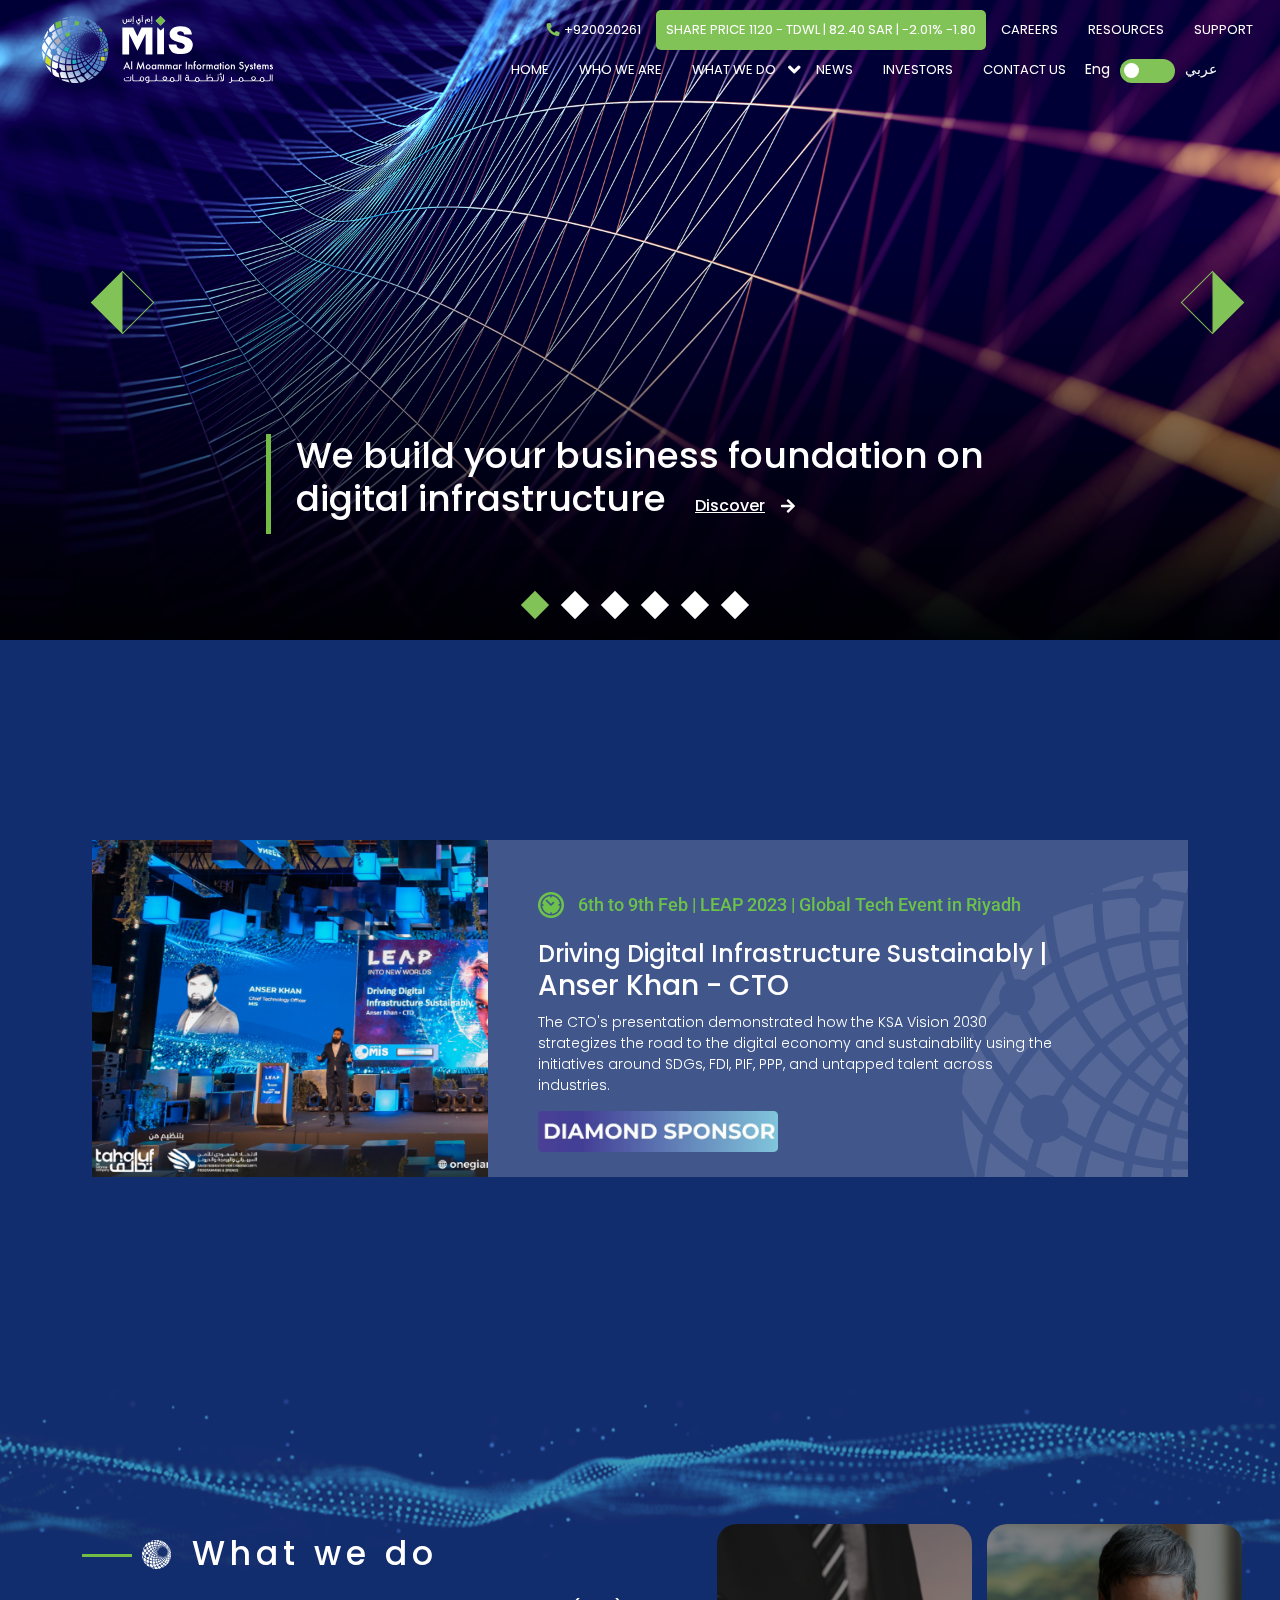
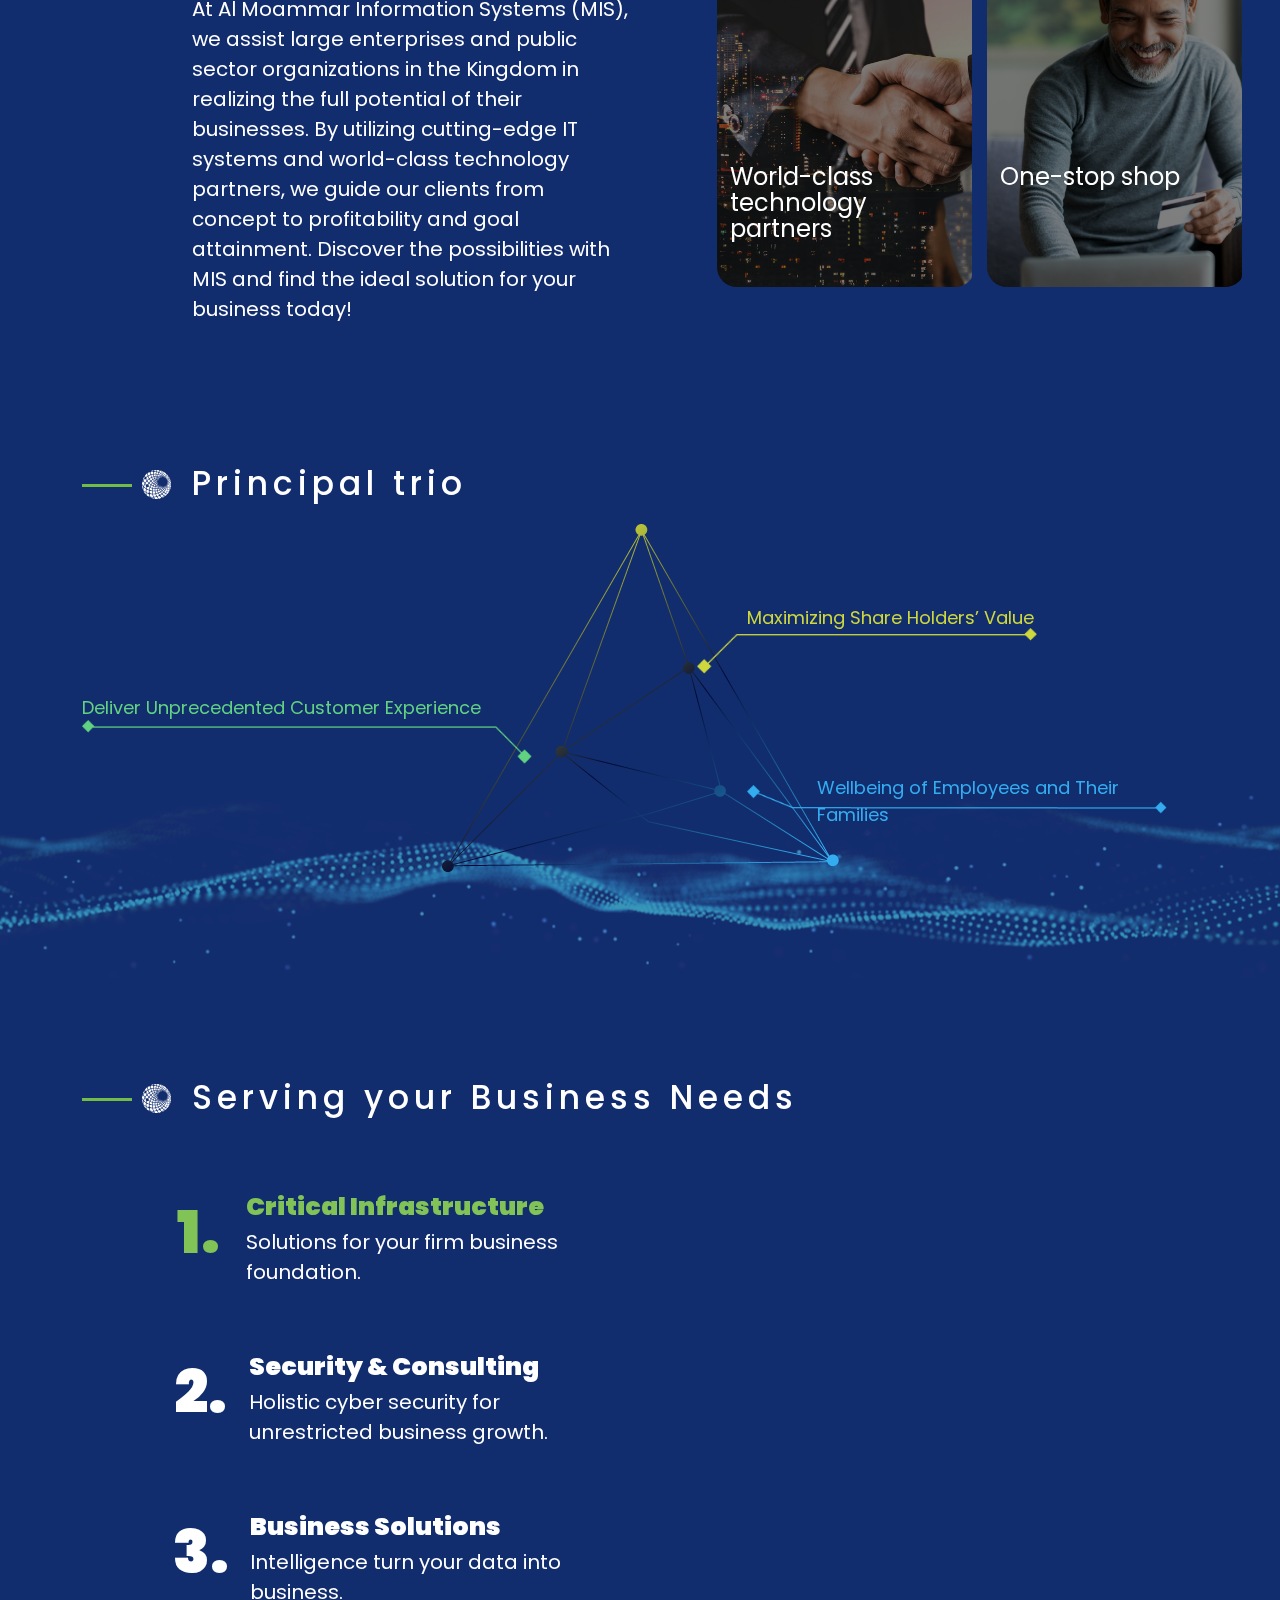
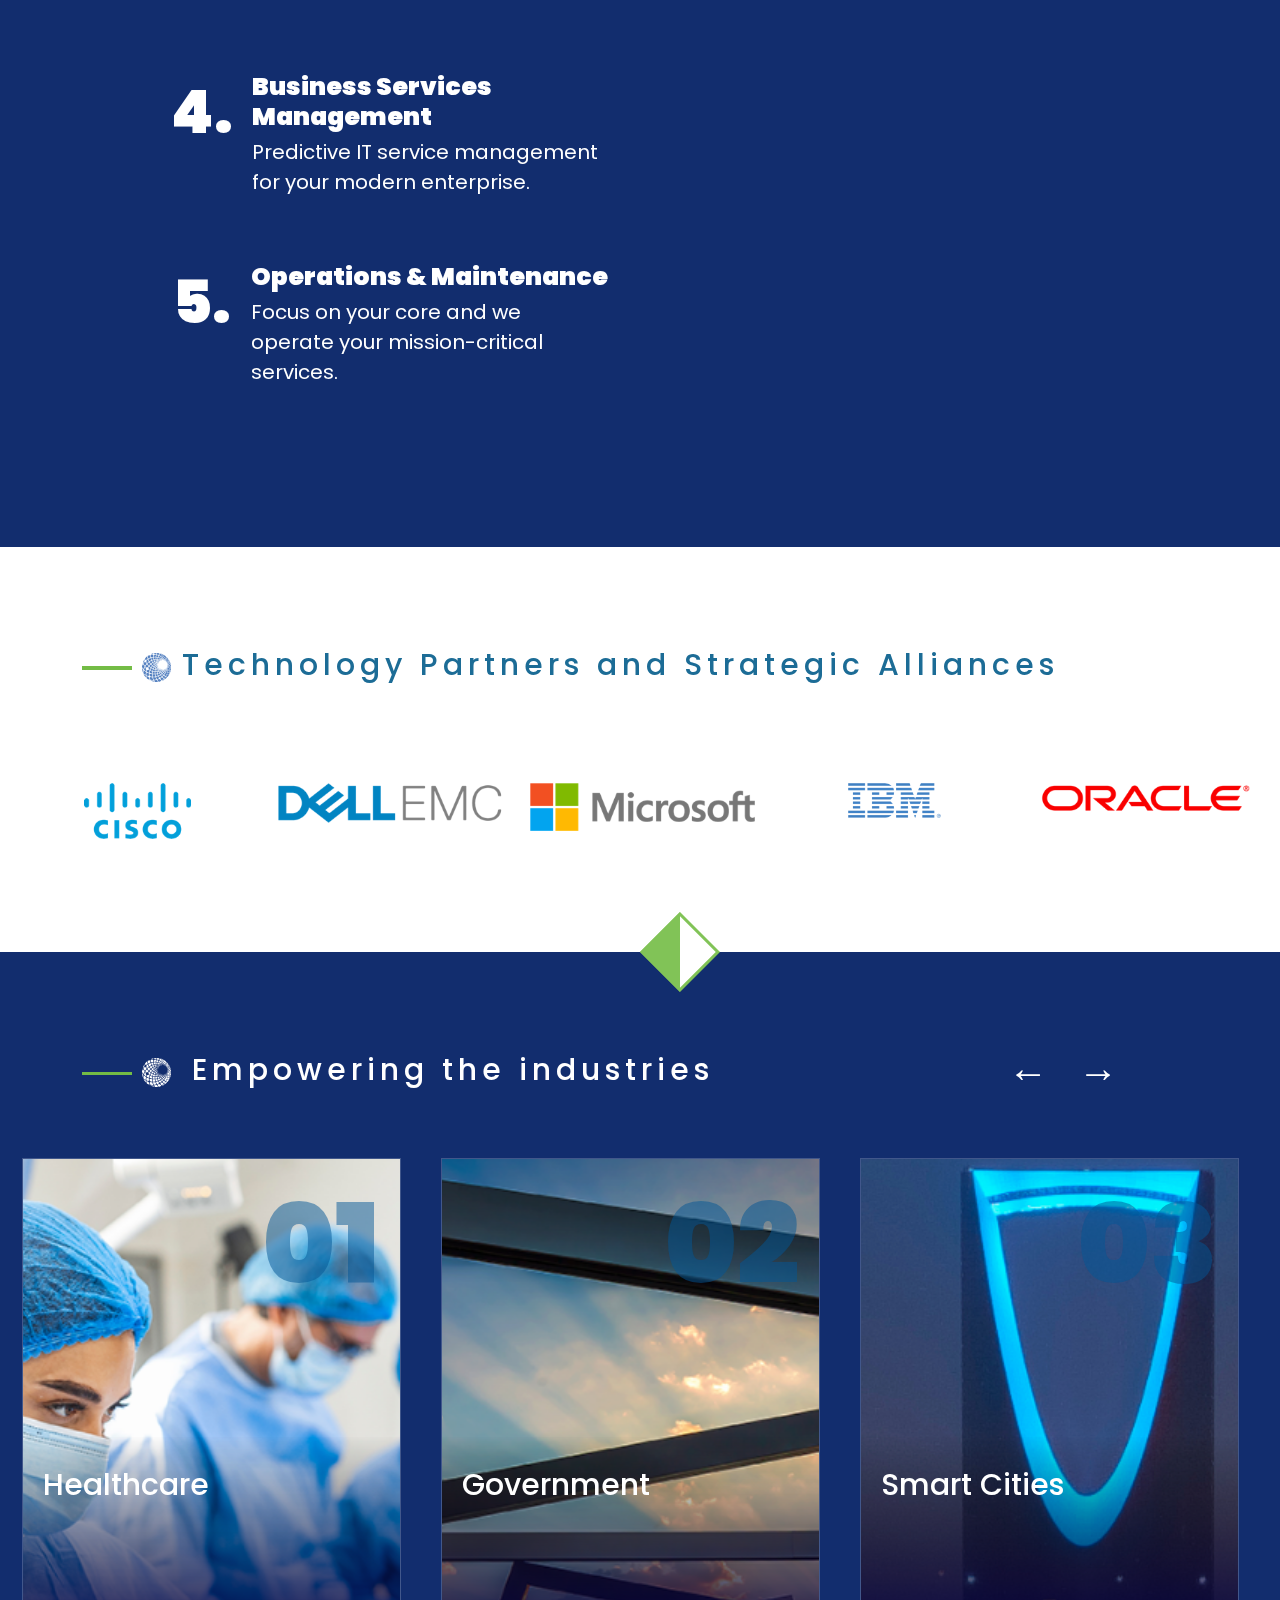
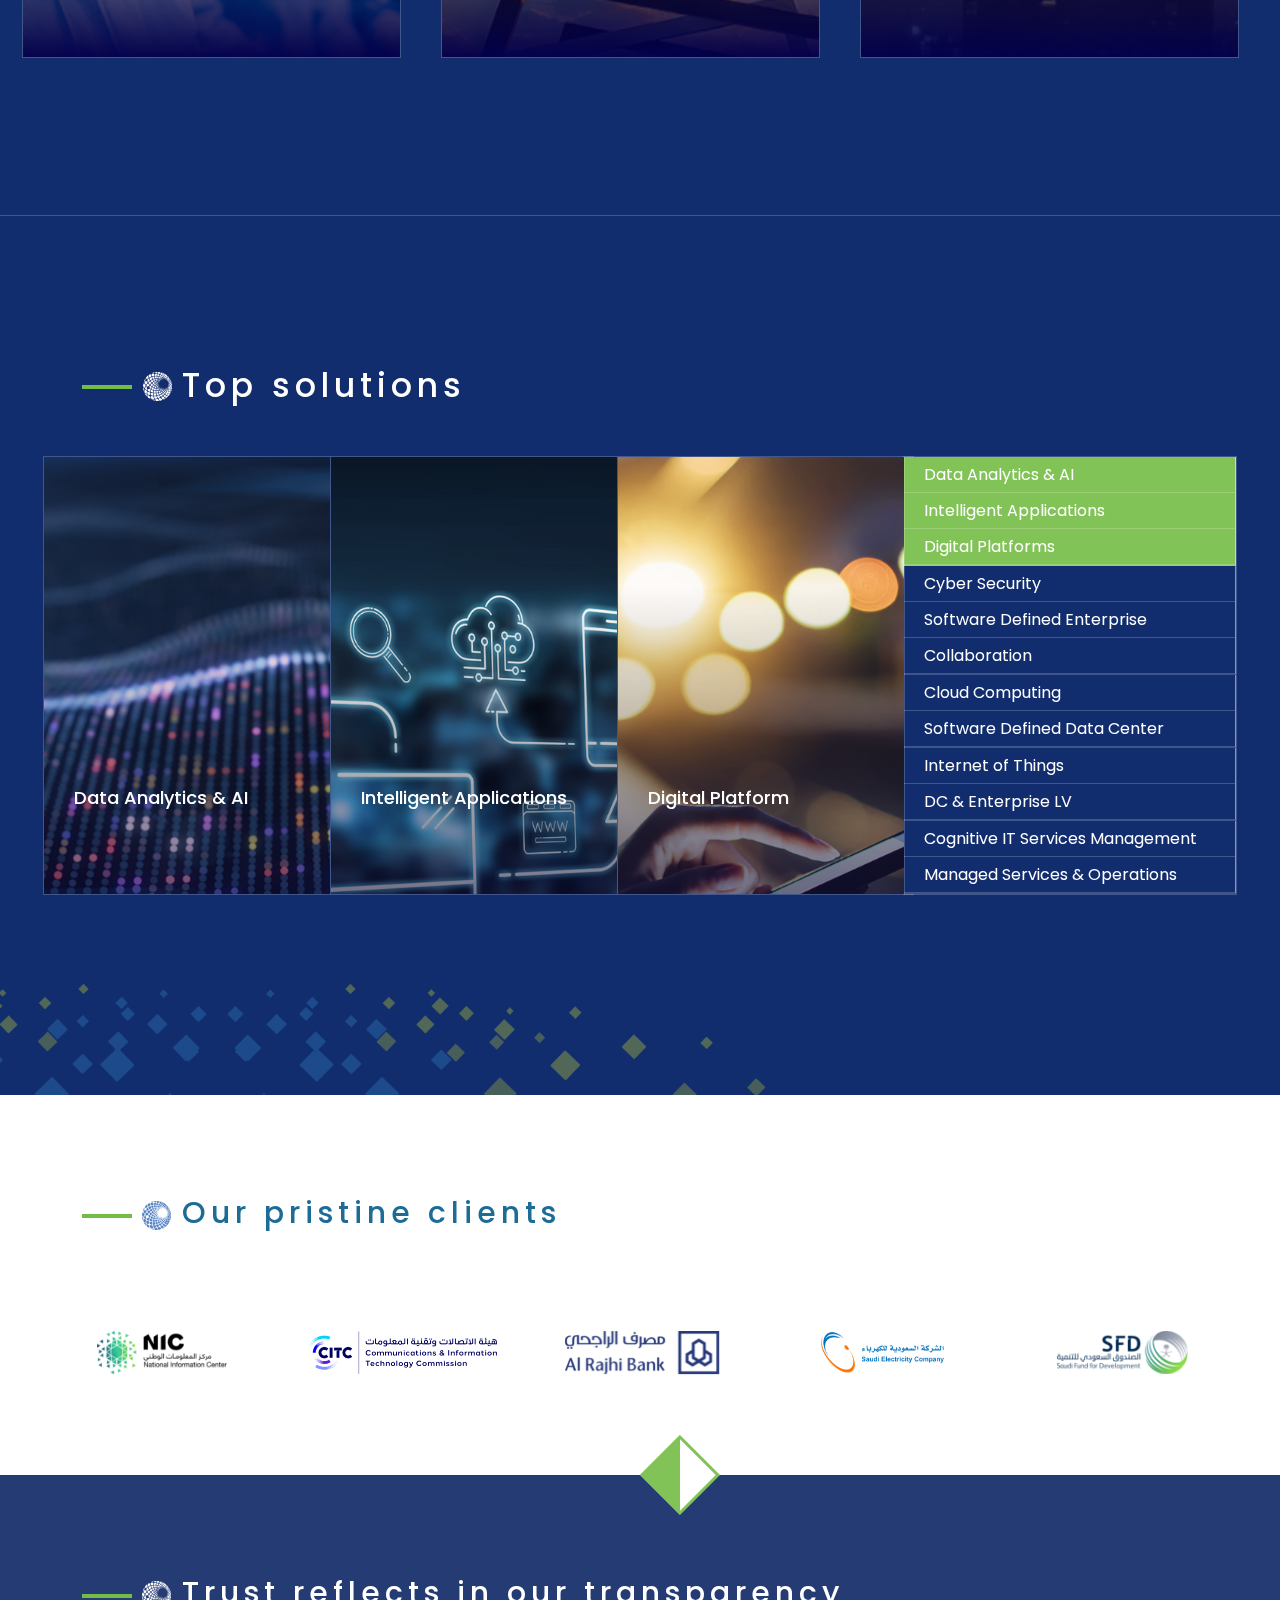
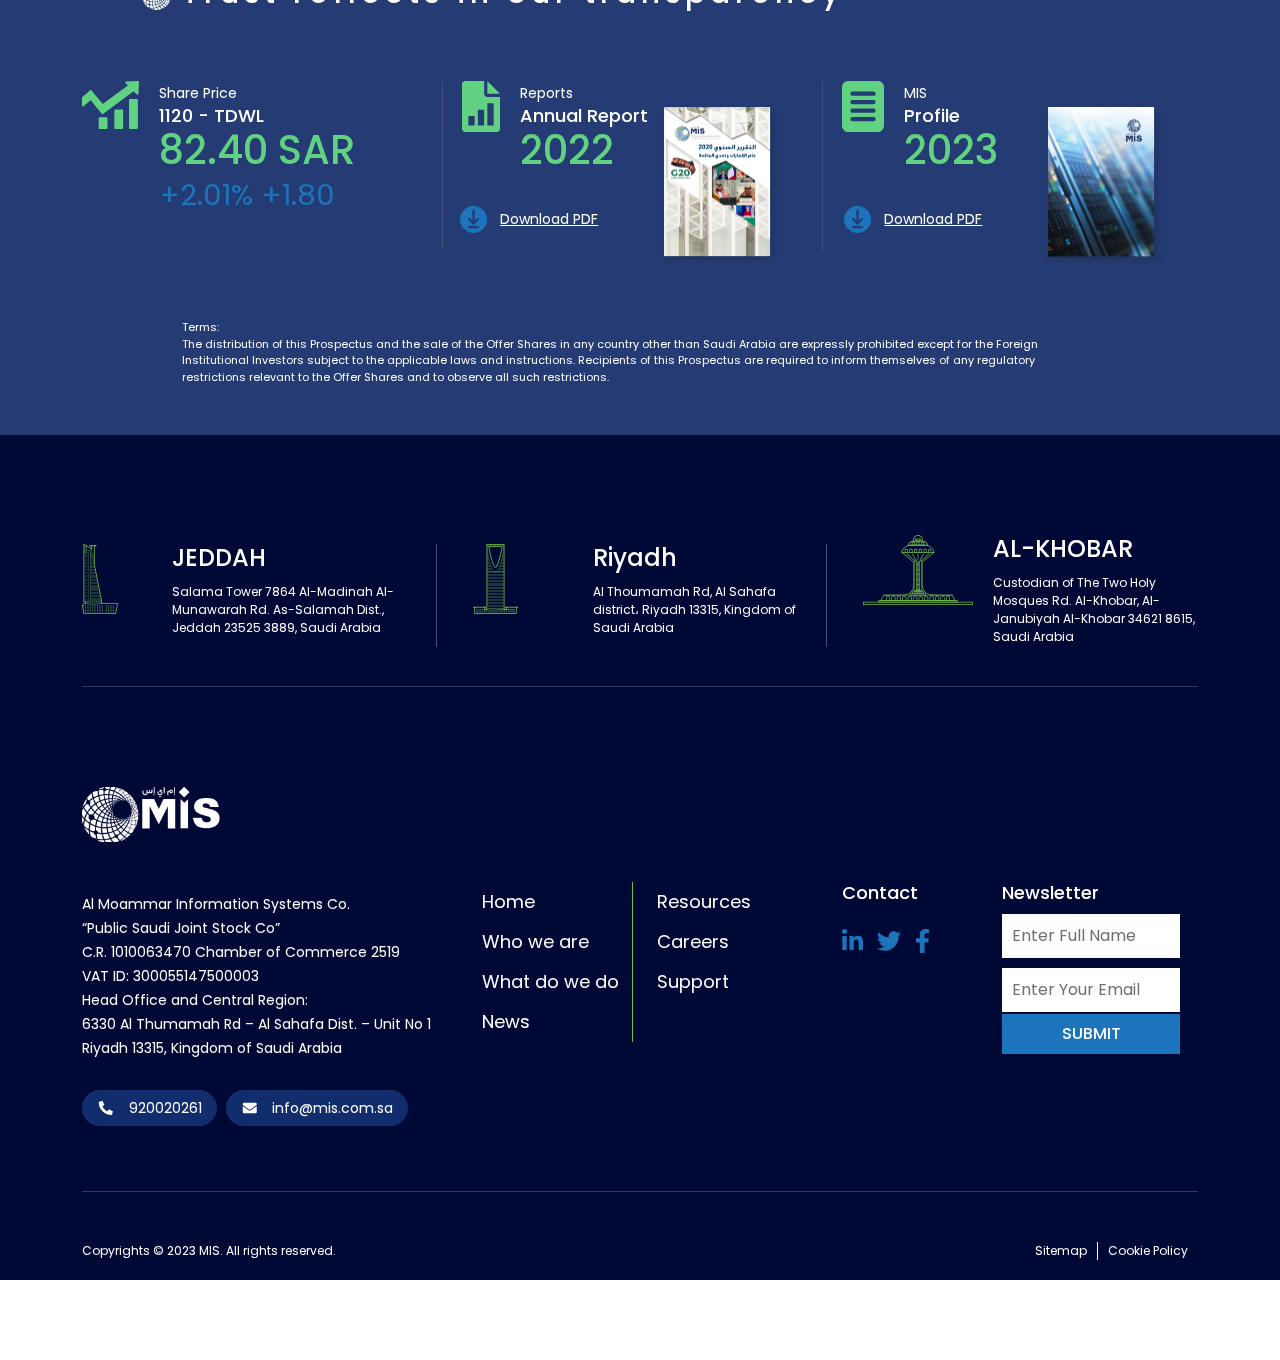
==== commit 5ddb3f52: "Top Banner changes  and success story page as per new design" ====
--- a/index.html
+++ b/index.html
@@ -127,9 +127,9 @@
                 <li class="arabic-text"><a href="#">المستثمرون</a></li>
                 <li><a href="contactus.html">Contact Us</a></li>
                 <li class="arabic-text"><a href="#">اتصل بنا</a></li>
-                <li>
+                <!-- <li>
                   <a href="#" class="search"><i class="fas fa-search"></i></a>
-                </li>
+                </li> -->
               </ul>
               <div class="lang-toggle1">
                 Eng
@@ -144,7 +144,7 @@
           <div class="col-md-12 col-sm-12 col-12 d-md-block d-xxl-none d-xl-none d-lg-none">
             <div class="mobile--header">
               <div class="mobile-logo">
-                <a href="#"><img src="assets/images/mobile-white-logo.svg" alt="" /></a>
+                <a href="#"><img src="assets/images/logo-white.svg" alt="" /></a>
               </div>
               <div class="menu-menu">
                 <div class="mobile-menu"><i class="fas fa-bars"></i></div>
@@ -200,14 +200,16 @@
                 <li class="arabic-text"><a href="#" class="ar">عربي</a></li>
               </ul>
             </div>
-            <div class="mobileSharePrice">
+            <!-- <div class="mobileSharePrice">
               <a href="#">share price 156.20 - TDWL | 156.00 SAR | 1.03% 1.60</a>
-            </div>
-          </div>
-        </div>
+            </div> -->
+          </div>
+        </div>
+      </div>
+      <div class="mobileSharePrice">
+        <a href="#">share price 156.20 - TDWL | 156.00 SAR | 1.03% 1.60</a>
       </div>
     </header>
-
     <!-- SLIDER HOME -->
     <section class="home-slider">
       <!-- Slider HTML (change this to your own!) -->
@@ -227,7 +229,8 @@
               </h2>
             </div>
             <picture>
-              <img src="assets/images/sliderimage4.png" />
+              <img src="assets/images/sliderimage4.png" class="hero-D" />
+              <img src="assets/images/homepage-mobile.png" class="hero-M"/>
             </picture>
           </div>
         </div>
@@ -247,7 +250,8 @@
                 <a href="#">يكتشف <i class="fas fa-arrow-right"></i></a>
               </h2>
             </div>
-            <img src="assets/images/sliderimage1.png" />
+            <img src="assets/images/sliderimage1.png" class="hero-D" />
+            <img src="assets/images/homepage-mobile.png" class="hero-M"/>
           </div>
         </div>
         <div>
@@ -266,7 +270,8 @@
                 <a href="#">يكتشف <i class="fas fa-arrow-right"></i></a>
               </h2>
             </div>
-            <img src="assets/images/sliderimage2.png" />
+            <img src="assets/images/sliderimage2.png" class="hero-D" />
+            <img src="assets/images/homepage-mobile.png" class="hero-M"/>
           </div>
         </div>
         <div>
@@ -283,7 +288,8 @@
                 <a href="#">يكتشف <i class="fas fa-arrow-right"></i></a>
               </h2>
             </div>
-            <img src="assets/images/sliderimage3.png" />
+            <img src="assets/images/sliderimage3.png" class="hero-D" />
+            <img src="assets/images/homepage-mobile.png" class="hero-M"/>
           </div>
         </div>
         <div>
@@ -301,7 +307,8 @@
                 <a href="#">يكتشف <i class="fas fa-arrow-right"></i></a>
               </h2>
             </div>
-            <img src="assets/images/sliderimage6.jpg" />
+            <img src="assets/images/sliderimage6.jpg" class="hero-D" />
+            <img src="assets/images/homepage-mobile.png" class="hero-M"/>
           </div>
         </div>
         <div>
@@ -319,7 +326,8 @@
                 <a href="#">يكتشف <i class="fas fa-arrow-right"></i></a>
               </h2>
             </div>
-            <img src="assets/images/sliderimage5.png" />
+            <img src="assets/images/sliderimage5.png" class="hero-D" />
+            <img src="assets/images/homepage-mobile.png" class="hero-M"/>
           </div>
         </div>
       </div>
--- a/assets/css/style.css
+++ b/assets/css/style.css
@@ -1 +1 @@
-﻿@import"https://fonts.googleapis.com/css2?family=Poppins:wght@100;200;300;400;500;600&family=Roboto:wght@100;300;400;500;700;900&display=swap";:root{--footer-bg: #000836;--light-green: #73BC45;--white: #fff;--blue-color: #1C6C96;--dark-blue-color: #122D6E;--blue-normal: #1C75BC;--dull-purple: #253B73;--light-parrot-green: #61D281;--medium-grey: #707070;--slider-active-green: #81C357;--mobile-navigation: #80C156;--dark-purple: #122D6E;--black-color: #000000;--carousel-hover-bg: #051231;--seminar-green-color: #6CC24A;--poppins: "Poppins", sans-serif;--roboto: "Roboto", sans-serif;--arabic-font: "Droid Arabic Kufi";--font-weight-lighter: 100;--font-weight-light: 200;--font-weight-normal: 300;--font-weight-medium: 400;--font-weight-bold: 500;--font-weight-bolder: 600}header{position:fixed;z-index:99;width:100%;transition:all .2s linear;top:0}@media(max-width: 992px){header{background:#000;padding:10px 0 20px 0 !important;position:relative}}header.fixed{position:fixed;background:rgba(0,0,0,.4);backdrop-filter:blur(30px);transition:all .2s linear;top:0;left:0;padding:10px 0;box-shadow:0 5px 10px rgba(0,0,0,.1)}header.fixed .top-main-navigation{margin-bottom:10px}header.fixed .top-main-navigation ul li a{color:var(--white)}header.fixed .top-main-navigation ul li select{color:var(--white)}@media(max-width: 992px){header.fixed{position:relative;padding:0;background:#000}}header.fixed .main-menu ul li a{color:var(--white)}header.fixed .main-menu ul li a.search{background:var(--slider-active-green)}header.fixed .main-menu ul li a.search svg{color:var(--white)}header.fixed .main-menu .lang-toggle1{color:var(--white)}header .logo{padding:15px 0 15px 30px;display:block}@media(max-width: 767px){header .logo{padding-left:0;text-align:center}}header .logo img{max-width:100%}@media(max-width: 768px){header .top-main-navigation{background:rgba(0,0,0,0)}}header .top-main-navigation ul{display:flex;justify-content:flex-end;margin-top:10px}@media(max-width: 767px){header .top-main-navigation ul{justify-content:center}}@media(max-width: 600px){header .top-main-navigation ul{justify-content:center;flex-direction:column;margin-bottom:30px}}header .top-main-navigation ul li{display:block;font-size:13px;padding:0 15px;line-height:40px;text-transform:uppercase;font-family:var(--poppins)}header .top-main-navigation ul li.arabic-text{display:none}@media(min-width: 992px)and (max-width: 1100px){header .top-main-navigation ul li{padding:0 10px;font-size:11px}}@media(min-width: 768px)and (max-width: 992px){header .top-main-navigation ul li{padding:0 10px;font-size:11px}}@media(max-width: 600px){header .top-main-navigation ul li{text-align:center}}header .top-main-navigation ul li .topMainNavigationPhone{color:var(--slider-active-green)}header .top-main-navigation ul li a{color:var(--white);text-decoration:none;line-height:40px;display:inline-block;transition:all .3s linear}header .top-main-navigation ul li a:hover{color:var(--slider-active-green);border-bottom:3px solid var(--slider-active-green);transition:all .3s linear}header .top-main-navigation ul .topMainNavigationSharePrice{border-radius:5px;padding:0px 10px;height:40px;background-color:var(--slider-active-green)}header .top-main-navigation ul .topMainNavigationSharePrice:hover{color:var(--slider-active-green);border:2px solid var(--white);transition:all .3s linear}header .top-main-navigation ul .topMainNavigationSharePrice .anchorText{color:var(--white);text-decoration:none;line-height:40px;display:inline-block;transition:all .3s linear}header .top-main-navigation ul .topMainNavigationSharePrice .anchorText:hover{color:var(--white);border-bottom:0px;transition:all .3s linear}header .top-main-navigation ul .topMainNavigationSharePrice select{background:rgba(0,0,0,0);padding:10px;color:var(--white)}@media(max-width: 768px){header .main-menu{text-align:right;position:relative;padding-bottom:20px}}header .main-menu ul{display:inline-flex;justify-content:flex-end;width:85%}@media(min-width: 1400px)and (max-width: 1500px){header .main-menu ul{width:80%}}@media(min-width: 1300px)and (max-width: 1400px){header .main-menu ul{width:80%}}@media(min-width: 1100px)and (max-width: 1300px){header .main-menu ul{width:80%}}@media(min-width: 768px)and (max-width: 1100px){header .main-menu ul{width:75%}}@media(max-width: 768px){header .main-menu ul{display:none;width:100%;margin-bottom:20px;transition:all .3s linear}}header .main-menu ul.active{display:block;width:100%;transition:all .3s linear;top:50px;position:relative}header .main-menu ul li{display:block;font-size:13px;padding:0 15px;line-height:40px;text-transform:uppercase;font-family:var(--poppins);position:relative}header .main-menu ul li.arabic-text{display:none}header .main-menu ul li.sub-menu{padding:0 25px 0 15px}header .main-menu ul li.sub-menu:hover .downarrow-icon::before{color:var(--slider-active-green);transition:all .2s linear}header .main-menu ul li.sub-menu .downarrow-icon::before{position:absolute;content:"";font-weight:900;font-family:"Font Awesome 5 Free";top:0;right:0;color:#fff;font-size:20px}@media(min-width: 992px)and (max-width: 1100px){header .main-menu ul li{padding:0 10px;font-size:11px}}@media(min-width: 768px)and (max-width: 992px){header .main-menu ul li{padding:0 10px;font-size:11px}}@media(max-width: 768px){header .main-menu ul li{text-align:right}}header .main-menu ul li a{color:var(--white);text-decoration:none;line-height:40px;display:inline-block;transition:all .3s linear}header .main-menu ul li a:hover{color:var(--slider-active-green);border-bottom:3px solid var(--slider-active-green);transition:all .3s linear}header .main-menu ul li a svg{margin-left:5px;transform:rotate(0deg);transition:all .5s ease}header .main-menu ul li a:hover svg{transform:rotate(-180deg);transition:all .5s ease}header .main-menu ul li a.search{background:var(--white);border-radius:50px;width:30px;height:30px;display:block;text-align:center;padding-top:6px;margin-top:5px;line-height:20px}@media(max-width: 768px){header .main-menu ul li a.search{display:inline-block}}header .main-menu ul li a.search svg{color:#000;font-size:16px;margin-left:0}header .main-menu ul li a.search:hover svg{transform:rotate(0deg)}header .main-menu ul li ul.dropdown--menu{position:absolute;top:100%;left:10px;width:200px;display:block;background:rgba(0,0,0,.4);backdrop-filter:blur(30px);opacity:0;transition:all .5s ease;transform:scaleY(0);transform-origin:top}header .main-menu ul li ul.dropdown--menu::before{border-top:7px solid rgba(0,0,0,0);border-left:7px solid rgba(0,0,0,0);border-right:7px solid rgba(0,0,0,0);border-bottom:7px solid rgba(0,0,0,.4);left:20%;top:-14px;position:absolute;content:""}header .main-menu ul li ul.dropdown--menu li{border-bottom:1px solid rgba(0,0,0,.2);padding:0}header .main-menu ul li ul.dropdown--menu li a{color:var(--white);display:block;padding:0 10px}header .main-menu ul li ul.dropdown--menu li a:hover{background:var(--slider-active-green)}header .main-menu ul li:hover ul.dropdown--menu{opacity:1;transition:all .5s ease;transform:scaleY(1)}header .main-menu .lang-toggle1{display:inline-flex;border:0 solid #fff;color:var(--white);font-size:14px;margin-right:10px;font-family:var(--poppins)}@media(max-width: 768px){header .main-menu .lang-toggle1{position:absolute;top:0;right:60px}}header .main-menu .lang-toggle1 .switch1{position:relative;display:inline-block;width:55px;height:24px;margin:0 10px}header .main-menu .lang-toggle1 .switch1 input{opacity:0;width:0;height:0}header .main-menu .lang-toggle1 .slider1{position:absolute;cursor:pointer;top:0;left:0;right:0;bottom:0;background-color:var(--slider-active-green);-webkit-transition:.4s;transition:.4s}header .main-menu .lang-toggle1 .slider1:before{position:absolute;content:"";height:15px;width:15px;left:4px;bottom:5px;background-color:#fff;-webkit-transition:.4s;transition:.4s}header .main-menu .lang-toggle1 input:checked+.slider1{background-color:var(--slider-active-green)}header .main-menu .lang-toggle1 input:focus+.slider1{box-shadow:0 0 1px #2196f3}header .main-menu .lang-toggle1 input:checked+.slider1:before{-webkit-transform:translateX(26px);-ms-transform:translateX(26px);transform:translateX(26px)}header .main-menu .lang-toggle1 .slider1.round{border-radius:34px}header .main-menu .lang-toggle1 .slider1.round:before{border-radius:50%}header .mobileSharePrice{display:block;background:var(--slider-active-green);border-radius:5px;padding:10px 0;text-align:center}header .mobileSharePrice a{color:#fff}header .mobile--header{display:flex;justify-content:space-between}header .mobile--header .menu-menu .mobile-menu{display:inline-block;border-radius:50px;padding:15px;margin:10px 0 0 0;cursor:pointer}header .mobile--header .menu-menu .mobile-menu svg{color:var(--white);font-size:30px}header .mobile--header .menu-menu .navigation{position:absolute;top:61px;left:0;width:100%;background:var(--blue-normal);display:none}header .mobile--header .menu-menu .navigation ul{display:block;width:100%}header .mobile--header .menu-menu .navigation ul li{border-bottom:1px solid rgba(255,255,255,.2);line-height:45px;font-size:16px;text-align:left;position:relative}@media(max-width: 450px){header .mobile--header .menu-menu .navigation ul li{font-size:12px}}header .mobile--header .menu-menu .navigation ul li span{display:inline-block;position:absolute;top:0;right:0;padding:0 10px;cursor:pointer}header .mobile--header .menu-menu .navigation ul li span svg{color:var(--white)}header .mobile--header .menu-menu .navigation ul li.arabic-text{display:none}header .mobile--header .menu-menu .navigation ul li a{color:var(--white);text-decoration:none;display:block;padding:0 0 0 20px}header .mobile--header .menu-menu .navigation ul li select{background:rgba(0,0,0,0);color:var(--white);margin-left:20px}header .mobile--header .menu-menu .navigation ul li ul.dropdown--menu{position:relative;display:none;background:var(--blue-color)}header .mobile--header .mobile-logo{display:block;padding:10px 0 0 0}header .mobile--header .mobile-search-wrapper .mobilesearch{background:var(--mobile-navigation);border-radius:50px;width:45px;height:45px;display:block;text-align:center;padding-top:11px;margin-top:10px}header .mobile--header .mobile-search-wrapper .mobilesearch svg{color:var(--white);font-size:21px}header .navigation{position:relative;top:10px;left:0;width:100%;background:var(--blue-normal);display:none;margin-bottom:20px}header .navigation ul{display:block;width:100%}header .navigation ul li{border-bottom:1px solid rgba(255,255,255,.2);line-height:45px;font-size:16px;text-align:left;position:relative}@media(max-width: 450px){header .navigation ul li{font-size:12px}}header .navigation ul li span{display:inline-block;position:absolute;top:0;right:0;padding:0 10px;cursor:pointer}header .navigation ul li span svg{color:var(--white)}header .navigation ul li.arabic-text{display:none}header .navigation ul li a{color:var(--white);text-decoration:none;display:block;padding:0 0 0 20px}header .navigation ul li select{background:rgba(0,0,0,0);color:var(--white);margin-left:20px}header .navigation ul li ul.dropdown--menu{position:relative;display:none;background:var(--blue-color)}.preloader{position:fixed;top:0;left:0;width:100%;height:100%;z-index:999;background:#253b73;text-align:center;display:flex;flex-direction:column;align-items:center;justify-content:center}.preloader.open{display:none}.preloader .whitebackground{margin-top:100px}.preloader .whitebackground .lds-ripple{display:inline-block;position:relative;width:200px;height:200px}.preloader .whitebackground .lds-ripple div{position:absolute;border:2px solid #fff;opacity:1;border-radius:50%;animation:lds-ripple 1s cubic-bezier(0, 0.2, 0.8, 1) infinite}.preloader .whitebackground .lds-ripple div:nth-child(2){animation-delay:-0.5s}@keyframes lds-ripple{0%{top:36px;left:36px;width:0;height:0;opacity:0}4.9%{top:100px;left:100px;width:0;height:0;opacity:0}5%{top:100px;left:100px;width:0;height:0;opacity:1}100%{top:0px;left:0px;width:200px;height:200px;opacity:0}}.foot{display:block;background:var(--footer-bg);padding-top:70px}.foot .footer-logo{display:block;padding:100px 0 40px}@media(max-width: 992px){.foot .footer-logo{text-align:center;padding:30px 0 40px}}@media(max-width: 600px){.foot .footer-logo{padding-left:30px}}.foot .footer-location{display:inline-flex;justify-content:space-between;align-items:center;padding:30px 60px;color:#fff;border-bottom:1px solid rgba(255,255,255,.2)}@media(min-width: 1300px)and (max-width: 1400px){.foot .footer-location{padding:30px 0}}@media(min-width: 1200px)and (max-width: 1300px){.foot .footer-location{padding:30px 0}}@media(min-width: 1100px)and (max-width: 1200px){.foot .footer-location{padding:30px 0}}@media(min-width: 992px)and (max-width: 1100px){.foot .footer-location{padding:30px 0}}@media(min-width: 768px)and (max-width: 992px){.foot .footer-location{padding:30px 0;flex-direction:column}}@media(max-width: 767px){.foot .footer-location{padding:30px 0;flex-direction:column;margin:0 50px;border-bottom:none}}.foot .footer-location .location{display:flex;position:relative;width:30%}@media(min-width: 768px)and (max-width: 992px){.foot .footer-location .location{width:100%;margin-bottom:80px}}@media(max-width: 767px){.foot .footer-location .location{width:100%;margin-bottom:80px}}@media(max-width: 550px){.foot .footer-location .location{width:100%;margin-bottom:50px;background:url(../images/lightbottomline.png) no-repeat bottom center;padding-bottom:50px}}@media(max-width: 992px){.foot .footer-location .location:last-child{margin-bottom:0}}@media(max-width: 550px){.foot .footer-location .location:last-child{margin-bottom:0;background:none}}.foot .footer-location .location::after{content:"";position:absolute;width:1px;height:100%;background:rgba(255,255,255,.3);right:-30px;top:0}@media(min-width: 1300px)and (max-width: 1400px){.foot .footer-location .location::after{right:0px}}@media(min-width: 1200px)and (max-width: 1300px){.foot .footer-location .location::after{right:-20px}}@media(min-width: 1100px)and (max-width: 1200px){.foot .footer-location .location::after{right:-20px}}@media(min-width: 992px)and (max-width: 1100px){.foot .footer-location .location::after{right:-20px}}@media(min-width: 768px)and (max-width: 992px){.foot .footer-location .location::after{width:100%;height:1px;left:0;top:205px}}@media(max-width: 767px){.foot .footer-location .location::after{width:100%;height:1px;left:0;top:205px}}@media(max-width: 550px){.foot .footer-location .location::after{display:none}}.foot .footer-location .location:last-child::after{display:none}.foot .footer-location .location .location-info{padding-left:20px}@media(min-width: 1300px)and (max-width: 1400px){.foot .footer-location .location .location-info{width:90%}}@media(min-width: 1200px)and (max-width: 1300px){.foot .footer-location .location .location-info{width:100%}}@media(min-width: 1100px)and (max-width: 1200px){.foot .footer-location .location .location-info{width:100%}}@media(min-width: 992px)and (max-width: 1100px){.foot .footer-location .location .location-info{width:100%}}@media(min-width: 768px)and (max-width: 992px){.foot .footer-location .location .location-info{width:100%;text-align:center}}@media(max-width: 767px){.foot .footer-location .location .location-info{text-align:center}}.foot .footer-location .location .location-info.jeddah{background:url(../images/jeddah.svg) no-repeat 0 0;padding-left:90px}@media(max-width: 992px){.foot .footer-location .location .location-info.jeddah{padding:100px 0 0 0;background:url(../images/jeddah.svg) no-repeat top center}}.foot .footer-location .location .location-info.riyadh{background:url(../images/riyadh.svg) no-repeat 0 0;padding-left:120px}@media(max-width: 992px){.foot .footer-location .location .location-info.riyadh{padding:100px 0 0 0;background:url(../images/riyadh.svg) no-repeat top center}}.foot .footer-location .location .location-info.alkhobar{background:url(../images/khobar.svg) no-repeat 0 0;padding-left:130px}@media(max-width: 992px){.foot .footer-location .location .location-info.alkhobar{padding:100px 0 0 0;background:url(../images/khobar.svg) no-repeat top center}}.foot .footer-location .location .location-info.arabic-text{display:none}.foot .footer-location .location .location-info h3{font-size:24px;font-weight:500;margin-bottom:10px}.foot .footer-location .location .location-info p{font-size:12px;font-weight:400;margin-bottom:10px}@media(max-width: 992px){.foot .footer-location .location .location-info p{text-align:center}}.foot .footer-company-info{display:block;padding:10px 0 0 0}.foot .footer-company-info.arabic-text{display:none}.foot .footer-company-info .contact-info{display:block}@media(max-width: 991px){.foot .footer-company-info{padding:50px 0 100px 0;display:none}}@media(max-width: 600px){.foot .footer-company-info{padding:50px 30px 100px}}.foot .footer-company-info p{color:#fff;font-size:14px;line-height:24px}.foot .footer-company-info .contact-info{color:var(--white);margin-top:30px;font-size:14px}.foot .footer-company-info .contact-info .info-detail{display:inline-block;padding:0 15px;line-height:36px;background:var(--dark-purple);border-radius:50px;margin-right:5px;transition:all .2s ease-in-out;cursor:pointer;margin-bottom:15px}@media(max-width: 400px){.foot .footer-company-info .contact-info .info-detail{margin-bottom:10px}}.foot .footer-company-info .contact-info .info-detail svg{margin-right:10px}.foot .footer-company-info .contact-info .info-detail a{color:var(--white);text-decoration:none}.foot .footer-company-info .contact-info .info-detail:hover{background:var(--footer-bg);transition:all .2s ease-in-out}.foot .footer-links{display:block}@media(max-width: 992px){.foot .footer-links{padding:0 0 50px 0}}.foot .footer-links .links{display:inline-flex;width:48%;flex-direction:column;border-right:1px solid #73bc45}.foot .footer-links .links.arabic-text{display:none}.foot .footer-links .links:nth-child(2){border:none}@media(max-width: 991px){.foot .footer-links .links:nth-child(2){margin-bottom:0}}.foot .footer-links .links li{display:inline-block;width:100%;line-height:40px;font-size:18px}@media screen and (max-width: 991px){.foot .footer-links .links li{width:100%;line-height:50px}}@media screen and (max-width: 480px){.foot .footer-links .links li{font-size:14px}}@media screen and (max-width: 991px){.foot .footer-links .links li:nth-child(5){padding-top:15px}}.foot .footer-links .links li a{display:block;color:#fff;text-decoration:none;padding-left:20px}.foot .footer-two-div{display:flex}@media screen and (max-width: 991px){.foot .footer-two-div{flex-direction:column}}.foot .footer-two-div .footer-social{display:inline-block;width:45%}.foot .footer-two-div .footer-social.arabic-text{display:none}@media screen and (max-width: 991px){.foot .footer-two-div .footer-social{order:2;width:100%;display:block;border-top:1px solid rgba(255,255,255,.2);padding-top:50px;text-align:center}}@media(max-width: 600px){.foot .footer-two-div .footer-social{padding:50px 30px 0}}.foot .footer-two-div .footer-social h2{font-size:18px;color:var(--white)}@media(max-width: 992px){.foot .footer-two-div .footer-social h2{margin-bottom:20px}}.foot .footer-two-div .footer-social ul{display:block;margin-top:20px}.foot .footer-two-div .footer-social ul li{display:inline-block;font-size:24px;margin-right:10px}.foot .footer-two-div .footer-social ul li a{color:var(--blue-normal)}@media screen and (max-width: 991px){.foot .footer-two-div .footer-social ul{margin-top:0}}.foot .footer-two-div .footer-social .contact-info-mobile{display:none;margin-top:20px}.foot .footer-two-div .footer-social .contact-info-mobile .info-detail{display:inline-block;background:var(--dark-purple);color:var(--white);line-height:50px;border-radius:50px;margin-right:20px;padding:0 25px;font-size:14px}@media(max-width: 483px){.foot .footer-two-div .footer-social .contact-info-mobile .info-detail{margin-right:10px;padding:0 15px;line-height:30px}}.foot .footer-two-div .footer-social .contact-info-mobile .info-detail svg{margin-right:10px}@media(max-width: 483px){.foot .footer-two-div .footer-social .contact-info-mobile .info-detail svg{margin-right:3px}}.foot .footer-two-div .footer-social .contact-info-mobile .info-detail a{text-decoration:none;color:var(--white)}@media(max-width: 992px){.foot .footer-two-div .footer-social .contact-info-mobile{display:block}}.foot .footer-two-div .footer-newsletter{display:inline-block;width:50%;color:var(--white)}.foot .footer-two-div .footer-newsletter.arabic-text{display:none}@media(max-width: 991px){.foot .footer-two-div .footer-newsletter{margin-bottom:50px;width:100%;border-top:1px solid rgba(255,255,255,.2);padding-top:50px}}@media(max-width: 600px){.foot .footer-two-div .footer-newsletter{padding:50px 30px 0}}.foot .footer-two-div .footer-newsletter .newsletter-form{display:block}@media(max-width: 991px){.foot .footer-two-div .footer-newsletter .newsletter-form{width:90%}}.foot .footer-two-div .footer-newsletter .newsletter-form input[type=text],.foot .footer-two-div .footer-newsletter .newsletter-form input.newsletter_field{background:var(--white);padding:10px;margin-bottom:10px;width:100%}.foot .footer-two-div .footer-newsletter .newsletter-form input[type=text]::placeholder,.foot .footer-two-div .footer-newsletter .newsletter-form input.newsletter_field::placeholder{color:var(--medium-grey)}.foot .footer-two-div .footer-newsletter .newsletter-form input[type=submit],.foot .footer-two-div .footer-newsletter .newsletter-form button{background:var(--blue-normal);padding:0;color:var(--white);border:none;text-transform:uppercase;font-size:16px;font-weight:500;width:100%;line-height:40px}.foot .footer-two-div .footer-newsletter .newsletter-form .g-recaptcha{transform:scale(0.7);transform-origin:0 0}@media(max-width: 1400px){.foot .footer-two-div .footer-newsletter .newsletter-form .g-recaptcha{transform:scale(0.6)}}@media(max-width: 1200px){.foot .footer-two-div .footer-newsletter .newsletter-form .g-recaptcha{transform:scale(0.5)}}@media(max-width: 992px){.foot .footer-two-div .footer-newsletter .newsletter-form .g-recaptcha{transform:scale(1);margin-bottom:10px}}@media(max-width: 400px){.foot .footer-two-div .footer-newsletter .newsletter-form .g-recaptcha{transform:scale(0.7);margin-bottom:0}}.foot .footer-two-div .footer-newsletter .newsletter-form .error{color:red;font-size:12px;padding-bottom:10px}.foot .footer-two-div .footer-newsletter .newsletter-form #captcha_error{margin-top:-1.5em}@media(max-width: 992px){.foot .footer-two-div .footer-newsletter .newsletter-form #captcha_error{margin-top:-0.5em}}@media(max-width: 400px){.foot .footer-two-div .footer-newsletter .newsletter-form #captcha_error{margin-top:-1.5em}}.foot .footer-two-div .footer-newsletter .newsletter-form #success-alert-newsletter{background:var(--seminar-green-color);text-align:center;color:var(--white);border:none}.foot .footer-two-div .footer-newsletter h2{font-size:18px;margin-bottom:10px}.foot .footer-bottom{padding:0 0 20px;font-family:var(--poppins)}.foot .footer-bottom.arabic-text{display:none}.foot .footer-bottom p{color:#fff;font-size:12px}@media screen and (max-width: 991px){.foot .footer-bottom p{font-size:14px}}.foot .footer-bottom ul{display:flex;justify-content:flex-end}@media screen and (max-width: 991px){.foot .footer-bottom ul{justify-content:start}}.foot .footer-bottom ul li{display:inline-block;padding:0 10px;border-right:1px solid #fff}.foot .footer-bottom ul li:last-child{border-right:none}.foot .footer-bottom ul li a{display:block;color:#fff;text-decoration:none;font-size:12px}.foot hr{background-color:#ccc;margin:50px 0}@media(max-width: 991px){.foot hr{margin:30px 0}}.foot .footer-company-info-mobile{display:none;padding:10px 0 30px;border-bottom:1px solid rgba(255,255,255,.3);margin-bottom:30px}.foot .footer-company-info-mobile p{color:rgba(255,255,255,.6);line-height:36 px}@media(max-width: 992px){.foot .footer-company-info-mobile{display:block}}.arabic .careers-whowe .posRel .careersabout-img{left:unset;right:0}.arabic h1,.arabic h2,.arabic h3,.arabic h4,.arabic h5,.arabic h6,.arabic p,.arabic li{font-family:var(--arabic-font)}.arabic .arabic-text{font-family:var(--arabic-font)}.arabic header .logo{padding:15px 30px 15px 0px}.arabic header .top-main-navigation ul li.arabic-text{display:block}.arabic header .top-main-navigation ul .topMainNavigationSharePrice{height:40px}.arabic header .main-menu ul li{font-family:var(--arabic-font)}.arabic header .main-menu ul li.arabic-text{display:block}.arabic header .main-menu ul li ul.dropdown--menu{right:10px;left:unset}.arabic header .main-menu ul li ul.dropdown--menu::before{right:20%}.arabic header .main-menu .lang-toggle1 .slider1::before{left:5px}.arabic header .mobile--header .menu-menu .navigation ul li{display:block;text-align:right;padding:0 20px 0 0;font-family:var(--arabic-font)}.arabic header .mobile--header .menu-menu .navigation ul li a{display:block}.arabic header .mobile--header .menu-menu .navigation ul li.arabic-text{display:block;text-align:right;padding:0 20px 0 0}.arabic header .mobile--header .menu-menu .navigation ul li.arabic-text a{display:block}.arabic header .mobile--header .menu-menu .navigation ul li select{margin-right:20px;margin-left:0}.arabic header .mobile--header .menu-menu .navigation ul li svg{right:unset;left:15px}.arabic .wrapper nav.topsolution li .solutions--data .solutions--points.arabic-text{display:block}.arabic .wrapper nav.topsolution li .solutions--data .solutions--points.arabic-text span{font-size:20px;padding:8px 20px 8px 0}@media(max-width: 1400px){.arabic .wrapper nav.topsolution li .solutions--data .solutions--points.arabic-text span{font-size:18px}}@media(max-width: 1300px){.arabic .wrapper nav.topsolution li .solutions--data .solutions--points.arabic-text span{font-size:16px}}@media(max-width: 1200px){.arabic .wrapper nav.topsolution li .solutions--data .solutions--points.arabic-text span{font-size:14px}}.arabic .wrapper article section .solutions--content .three-two-column .solution-content-wrapper .solution--data.arabic-text{display:block}.arabic .wrapper article section .solutions--content .three-two-column .solution-content-wrapper .solution--data.arabic-text h1{font-family:var(--arabic-font)}.arabic .wrapper article section .solutions--content .three-two-column.two-column img{margin-left:0;margin-right:110px}.arabic .top-solutions-wrapper .faq_wrapper .faq_item .faq_title .solution-mobile-navigate.arabic-text{display:flex;font-family:var(--arabic-font)}.arabic .top-solutions-wrapper .faq_wrapper .faq_item .faq_title .solution-mobile-navigate.arabic-text span{padding:5px 20px 5px 0}.arabic .top-solutions-wrapper .faq_wrapper .faq_item .faq_details .solutions-mobile-content.arabic-text{display:flex;font-family:var(--arabic-font)}.arabic .top-solutions-wrapper .faq_wrapper .faq_item .faq_details .solutions-mobile-content.arabic-text h3{font-family:var(--arabic-font)}.arabic .slick-list{direction:initial}.arabic .home-about-us .about-us h2,.arabic .home-about-us .about-us p{font-family:var(--arabic-font)}.arabic .home-about-us .about-us.arabic-text{display:block}.arabic .home-about-us .about-us.arabic-text h2,.arabic .home-about-us .about-us.arabic-text p{font-family:var(--arabic-font)}.arabic .home-about-us .about-us.arabic-text p{padding-left:0;padding-right:110px}.arabic .home-about-us .toptext-wrapper .toptext{left:unset;right:-360px;text-align:left;background:url(../images/yellowanglelinearabic.png) no-repeat bottom center;padding:0 0 0 50px}.arabic .home-about-us .toptext-wrapper .toptext.arabic-text{display:inline-block}@media(min-width: 1300px)and (max-width: 1400px){.arabic .home-about-us .toptext-wrapper .toptext.arabic-text{right:-250px;background-size:contain;padding:0 0 0 30px}}@media(min-width: 1200px)and (max-width: 1300px){.arabic .home-about-us .toptext-wrapper .toptext.arabic-text{right:-250px;background-size:contain;padding:0 0 0 30px}}@media(min-width: 1100px)and (max-width: 1200px){.arabic .home-about-us .toptext-wrapper .toptext.arabic-text{right:-200px;background-size:contain;padding:0 0 0 30px}}@media(min-width: 992px)and (max-width: 1100px){.arabic .home-about-us .toptext-wrapper .toptext.arabic-text{right:-200px;background-size:contain;padding:0 0 0 30px}}@media(max-width: 992px){.arabic .home-about-us .toptext-wrapper .toptext.arabic-text{right:-150px;background-size:contain;padding:0 0 0 30px}}@media(max-width: 550px){.arabic .home-about-us .toptext-wrapper .toptext.arabic-text{display:none}}.arabic .home-about-us .lefttext-wrapper .lefttext{left:unset;right:0;text-align:right;background:url(../images/greenanglelinearabic.png) no-repeat bottom center}.arabic .home-about-us .lefttext-wrapper .lefttext.arabic-text{display:inline-block}@media(min-width: 1300px)and (max-width: 1400px){.arabic .home-about-us .lefttext-wrapper .lefttext.arabic-text{background-size:contain}}@media(min-width: 1200px)and (max-width: 1300px){.arabic .home-about-us .lefttext-wrapper .lefttext.arabic-text{background-size:contain}}@media(min-width: 1100px)and (max-width: 1200px){.arabic .home-about-us .lefttext-wrapper .lefttext.arabic-text{background-size:contain}}@media(min-width: 992px)and (max-width: 1100px){.arabic .home-about-us .lefttext-wrapper .lefttext.arabic-text{background-size:contain}}@media(max-width: 992px){.arabic .home-about-us .lefttext-wrapper .lefttext.arabic-text{background-size:contain}}@media(max-width: 550px){.arabic .home-about-us .lefttext-wrapper .lefttext.arabic-text{display:none}}.arabic .home-about-us .bottomtext-wrapper .bottomtext{left:unset;right:-250px;text-align:left;background:url(../images/blueanglelinearabic.png) no-repeat bottom center;padding:30px 0 0 0}.arabic .home-about-us .bottomtext-wrapper .bottomtext.arabic-text{display:inline-block}@media(min-width: 1300px)and (max-width: 1400px){.arabic .home-about-us .bottomtext-wrapper .bottomtext.arabic-text{right:-190px;background-size:contain;padding:20px 0 0 20px}}@media(min-width: 1200px)and (max-width: 1300px){.arabic .home-about-us .bottomtext-wrapper .bottomtext.arabic-text{right:-190px;background-size:contain;padding:20px 0 0 20px}}@media(min-width: 1100px)and (max-width: 1200px){.arabic .home-about-us .bottomtext-wrapper .bottomtext.arabic-text{right:-190px;background-size:contain;padding:20px 0 0 20px}}@media(min-width: 992px)and (max-width: 1100px){.arabic .home-about-us .bottomtext-wrapper .bottomtext.arabic-text{right:-190px;background-size:contain;padding:20px 0 0 20px}}@media(max-width: 992px){.arabic .home-about-us .bottomtext-wrapper .bottomtext.arabic-text{right:-140px;background-size:contain;padding:20px 0 0 20px}}@media(max-width: 550px){.arabic .home-about-us .bottomtext-wrapper .bottomtext.arabic-text{display:none}}.arabic .home-about-us .about-content-wrapper{right:100px;left:unset}@media(min-width: 1400px)and (max-width: 1500px){.arabic .home-about-us .about-content-wrapper{left:unset;right:50px}}@media(min-width: 1300px)and (max-width: 1400px){.arabic .home-about-us .about-content-wrapper{left:unset;right:50px}}@media(min-width: 1200px)and (max-width: 1300px){.arabic .home-about-us .about-content-wrapper{left:unset;right:50px}}@media(max-width: 1200px){.arabic .home-about-us .about-content-wrapper{left:unset;right:0}}.arabic .wrapper nav.topsolution{float:left;z-index:999;position:relative;background:#122d6e}@media(max-width: 1400px){.arabic .wrapper nav.topsolution{float:left;position:relative;z-index:999;background:#122d6e}}@media(max-width: 1300px){.arabic .wrapper nav.topsolution{float:left;position:relative;z-index:999;background:#122d6e}}@media(max-width: 1200px){.arabic .wrapper nav.topsolution{float:left;position:relative;z-index:999;background:#122d6e}}@media(max-width: 1100px){.arabic .wrapper nav.topsolution{float:left;position:relative;z-index:999;background:#122d6e}}.arabic .wrapper nav.topsolution li .solutions--data .solutions--points span{padding:10px 20px 10px 0;font-family:var(--arabic-font);font-size:18px}@media(min-width: 1100px){.arabic .wrapper #contents{left:0;right:0}}.arabic .careerMainPage .jobposition-wrapper h2,.arabic .careerMainPage .carrers-wrapper h2{letter-spacing:normal}.arabic .careerMainPage .future-container .future-content-wrapper{padding:100px 100px 0 0px}.arabic .careerMainPage .careercarousel-wrapper{right:unset;left:0;padding:200px 50px 120px 10px}.arabic .careerMainPage .careercarousel-wrapper h2{padding-right:0}.arabic .careerMainPage .careercarousel-wrapper .careers-carousel .careers-conatiner{padding-right:0;padding-left:50px;text-align:right}@media(max-width: 767px){.arabic .careerMainPage .careercarousel-wrapper .careers-carousel .careers-conatiner{text-align:center}}.arabic .careerMainPage .careercarousel-wrapper .careers-carousel .careers-conatiner .careers-icon img{display:inline-block}.arabic .careerMainPage .careercarousel-wrapper .careers-carousel .careers-conatiner h3::before{left:unset;right:0}@media(max-width: 767px){.arabic .careerMainPage .careercarousel-wrapper .careers-carousel .careers-conatiner h3::before{right:37%}}@media(max-width: 500px){.arabic .careerMainPage .careercarousel-wrapper .careers-carousel .careers-conatiner h3::before{right:36%}}.arabic .careerMainPage .initiatives{min-height:770px}.arabic .careerMainPage .position-wrapper{padding:50px 120px 50px 0px}.arabic .careerMainPage .success-story .posRel .story-img{left:unset;right:0}.arabic .careerMainPage .position-wrapper .accordionbtn .course-accordion::after{float:left}.arabic .careerMainPage .success-story .story-wrapper{background:url("../images/careers-quote-arabic.png") no-repeat left 25px}@media(max-width: 992px){.arabic .careerMainPage .success-story .story-wrapper{background-size:90px;padding:100px 0 0 0}}.arabic .careerMainPage .success-story button{position:relative;width:auto;height:auto;top:10px}.arabic .careerMainPage .success-story .slick-prev{left:-235px}.arabic .careerMainPage .success-story .slick-next{right:-235px}.arabic .careerMainPage .success-story .slick-slider{margin-left:-400px;margin-right:0}@media(max-width: 992px){.arabic .careerMainPage .success-story .slick-slider{margin-left:0}}.arabic .jobposition-wrapper.arabic-text,.arabic .home-about-us .about-us.arabic-text,.arabic .top-solutions-wrapper .top-solutions-heading.arabic-text,.arabic .our-transparency .transparency-heading.arabic-text,.arabic .industry-wrapper .industry-heading.arabic-text,.arabic .our-clients .our-clients-heading.arabic-text,.arabic .our-clients .our-partner-heading.arabic-text,.arabic .our-vendor-partner .our-clients-heading.arabic-text,.arabic .our-vendor-partner .our-partner-heading.arabic-text,.arabic .services--list-wrapper .services--list-heading.arabic-text,.arabic .our--services-wrapper.arabic-text,.arabic .whatwedo-wrapper.arabic-text,.arabic .ourindustry-wrapper.arabic-text,.arabic .topsolutions-wrapper.arabic-text,.arabic .services-wrapper.arabic-text,.arabic .technologies-wrapper.arabic-text,.arabic .contactus-wrapper.arabic-text,.arabic .servingbusiness--wrapper.arabic-text,.arabic .solution__form .content.arabic-text,.arabic .carrers-wrapper.arabic-text,.arabic .our__solutions .content.arabic-text,.arabic .top__section .content.arabic-text{display:inline-block}.arabic .jobposition-wrapper h2,.arabic .home-about-us .about-us h2,.arabic .top-solutions-wrapper .top-solutions-heading h2,.arabic .our-transparency .transparency-heading h2,.arabic .industry-wrapper .industry-heading h2,.arabic .our-clients .our-clients-heading h2,.arabic .our-clients .our-partner-heading h2,.arabic .our-vendor-partner .our-clients-heading h2,.arabic .our-vendor-partner .our-partner-heading h2,.arabic .services--list-wrapper .services--list-heading h2,.arabic .our--services-wrapper h2,.arabic .whatwedo-wrapper h2,.arabic .ourindustry-wrapper h2,.arabic .topsolutions-wrapper h2,.arabic .services-wrapper h2,.arabic .technologies-wrapper h2,.arabic .contactus-wrapper h2,.arabic .servingbusiness--wrapper h2,.arabic .solution__form .content h2,.arabic .carrers-wrapper h2,.arabic .our__solutions .content h2,.arabic .top__section .content h2{padding-left:0px;padding-right:110px;font-family:var(--arabic-font);letter-spacing:0}.arabic .jobposition-wrapper h2::before,.arabic .home-about-us .about-us h2::before,.arabic .top-solutions-wrapper .top-solutions-heading h2::before,.arabic .our-transparency .transparency-heading h2::before,.arabic .industry-wrapper .industry-heading h2::before,.arabic .our-clients .our-clients-heading h2::before,.arabic .our-clients .our-partner-heading h2::before,.arabic .our-vendor-partner .our-clients-heading h2::before,.arabic .our-vendor-partner .our-partner-heading h2::before,.arabic .services--list-wrapper .services--list-heading h2::before,.arabic .our--services-wrapper h2::before,.arabic .whatwedo-wrapper h2::before,.arabic .ourindustry-wrapper h2::before,.arabic .topsolutions-wrapper h2::before,.arabic .services-wrapper h2::before,.arabic .technologies-wrapper h2::before,.arabic .contactus-wrapper h2::before,.arabic .servingbusiness--wrapper h2::before,.arabic .solution__form .content h2::before,.arabic .carrers-wrapper h2::before,.arabic .our__solutions .content h2::before,.arabic .top__section .content h2::before{left:auto;right:60px}.arabic .jobposition-wrapper h2::after,.arabic .home-about-us .about-us h2::after,.arabic .top-solutions-wrapper .top-solutions-heading h2::after,.arabic .our-transparency .transparency-heading h2::after,.arabic .industry-wrapper .industry-heading h2::after,.arabic .our-clients .our-clients-heading h2::after,.arabic .our-clients .our-partner-heading h2::after,.arabic .our-vendor-partner .our-clients-heading h2::after,.arabic .our-vendor-partner .our-partner-heading h2::after,.arabic .services--list-wrapper .services--list-heading h2::after,.arabic .our--services-wrapper h2::after,.arabic .whatwedo-wrapper h2::after,.arabic .ourindustry-wrapper h2::after,.arabic .topsolutions-wrapper h2::after,.arabic .services-wrapper h2::after,.arabic .technologies-wrapper h2::after,.arabic .contactus-wrapper h2::after,.arabic .servingbusiness--wrapper h2::after,.arabic .solution__form .content h2::after,.arabic .carrers-wrapper h2::after,.arabic .our__solutions .content h2::after,.arabic .top__section .content h2::after{left:auto;right:0}.arabic .home-about-us .about-us.principal.arabic-text{display:none}.arabic .industry-wrapper .slick-carousel .slick-prev{right:auto;left:40px}@media(max-width: 767px){.arabic .industry-wrapper .slick-carousel .slick-prev{left:30px}}.arabic .industry-wrapper .slick-carousel .slick-next{right:auto;top:-50px;left:110px}@media(max-width: 1000px){.arabic .industry-wrapper .slick-carousel .slick-next{top:0;left:110px}}@media(max-width: 767px){.arabic .industry-wrapper .slick-carousel .slick-next{top:0;left:110px}}.arabic .home-slider .bx-wrapper .bx-viewport{direction:ltr}.arabic .home-slider .bx-wrapper .slide--content{display:none}.arabic .home-slider .bx-wrapper .slide--content.arabic-text{display:inline-block}.arabic .home-slider .bx-wrapper .slide--content h2{padding-left:0;padding-right:70px;color:var(--white);text-align:right;font-family:var(--arabic-font)}.arabic .home-slider .bx-wrapper .slide--content h2::before{left:auto;right:0}.arabic .home-slider .slick-list .slick-slide .home-slider-content{direction:rtl}.arabic .home-slider .slick-list .slick-slide .home-slider-content .slide--content.arabic-text{display:block}.arabic .home-slider .slick-list .slick-slide .home-slider-content .slide--content h2{padding-left:0;padding-right:70px;color:var(--white);text-align:right;font-family:var(--poppins)}.arabic .home-slider .slick-list .slick-slide .home-slider-content .slide--content h2::before{left:auto;right:0}.arabic .home-slider .slick-list .slick-slide .home-slider-content .slide--content h2 a{padding:0 20px 0 70px}.arabic .home-slider .slick-list .slick-slide .home-slider-content .slide--content h2 a svg{right:90px;transform:rotate(180deg)}.arabic .home-slider .slick-list .slick-slide .home-slider-content .slide--content h2 a:hover svg{right:105px}.arabic .seminar--wrapper .seminar-wrapper{direction:rtl;background:rgba(255,255,255,.2) url("../images/newstransparentlogoarabic.png") no-repeat bottom left}.arabic .seminar--wrapper .seminar-wrapper .seminar--image-date{width:100%}.arabic .seminar--wrapper .seminar-wrapper .seminar--image-date .seminar--date{padding:30px 30px 0 0}.arabic .seminar--wrapper .seminar-wrapper .seminar--info h3{background:url("../images/greenclock.png") no-repeat right center;padding-left:0;padding-right:50px;font-family:var(--arabic-font)}.arabic .seminar--wrapper .seminar-wrapper .seminar--info h2{padding-right:0;padding-left:50px;font-family:var(--arabic-font)}.arabic .seminar--wrapper .seminar-wrapper .seminar--info p{padding:0 0 0 70px}.arabic .industry-wrapper .carousel-wrapper,.arabic .services--list-wrapper .carousel-wrapper{direction:rtl}.arabic .industry-wrapper .carousel-wrapper .carousel-content h2,.arabic .services--list-wrapper .carousel-wrapper .carousel-content h2{font-family:var(--arabic-font)}.arabic .industry-wrapper .carousel-wrapper .carousel-content p,.arabic .services--list-wrapper .carousel-wrapper .carousel-content p{line-height:normal}.arabic .industry-wrapper .carousel-wrapper .carousel-content.arabic-text,.arabic .services--list-wrapper .carousel-wrapper .carousel-content.arabic-text{display:block}.arabic .industry-wrapper .carousel-wrapper .carousel-content.arabic-text h2,.arabic .services--list-wrapper .carousel-wrapper .carousel-content.arabic-text h2{font-family:var(--arabic-font)}.arabic .industry-wrapper .carousel-wrapper .carousel-content.arabic-text p,.arabic .services--list-wrapper .carousel-wrapper .carousel-content.arabic-text p{line-height:normal}.arabic .industry-wrapper .carousel-wrapper .carousel-content a,.arabic .services--list-wrapper .carousel-wrapper .carousel-content a{font-family:var(--arabic-font)}.arabic .industry-wrapper .carousel-wrapper .carousel-content a svg,.arabic .services--list-wrapper .carousel-wrapper .carousel-content a svg{margin-right:20px;margin-left:0;transform:rotate(-180deg)}.arabic .industry-wrapper .carousel-wrapper .carousel-number h1,.arabic .services--list-wrapper .carousel-wrapper .carousel-number h1{text-align:left;padding:20px 0 0 20px}.arabic .our-transparency .transparency-wrapper.arabic-text{display:flex}@media(max-width: 992px){.arabic .our-transparency .transparency-wrapper.arabic-text{margin-bottom:50px;padding-bottom:50px}}.arabic .our-transparency .transparency-wrapper::after{right:unset;left:20px}@media(max-width: 1200px){.arabic .our-transparency .transparency-wrapper::after{left:10px}}@media(min-width: 768px)and (max-width: 992px){.arabic .our-transparency .transparency-wrapper::after{left:30%;top:210px}}.arabic .our-transparency .transparency-wrapper .transparency-info{padding-left:unset;padding-right:20px}.arabic .our-transparency .transparency-wrapper .transparency-info span{font-family:var(--arabic-font)}.arabic .our-transparency .transparency-wrapper .transparency-info h2{font-family:var(--arabic-font);font-size:33px}@media(max-width: 1400px){.arabic .our-transparency .transparency-wrapper .transparency-info h2{font-size:30px;padding-top:10px}}@media(max-width: 1200px){.arabic .our-transparency .transparency-wrapper .transparency-info h2{font-size:23px;padding-top:10px}}.arabic .our-transparency .transparency-wrapper .transparency-info h3{font-family:var(--arabic-font)}@media(max-width: 1100px){.arabic .our-transparency .transparency-wrapper .transparency-info h3{font-size:18px;padding-top:5px}}.arabic .our-transparency .transparency-wrapper .transparency-info p{font-family:var(--arabic-font)}.arabic .our-transparency .transparency-wrapper .transparency-info a{left:unset;right:-60px;background:url(../images/downloadicon.svg) no-repeat right center;padding:5px 40px 5px 0px}.arabic .our-transparency .terms-data.arabic-text{display:block}.arabic .our-transparency .terms-data.arabic-text p{font-family:var(--arabic-font)}.arabic .whatwedo-wrapper{background:#122d6e url(../images/misglobelargearabic.png) no-repeat top left}.arabic .ourindustry-wrapper::before{left:0;right:unset}.arabic .ourindustry-wrapper .industry--image-wrapper .industry--image{left:unset;right:45px}@media(max-width: 1200px){.arabic .ourindustry-wrapper .industry--image-wrapper .industry--image{right:0}}.arabic .ourindustry-wrapper .industry--carousel-content-wrapper .industry--carousel-content .ourindustries--points li{font-family:var(--arabic-font)}.arabic .services-wrapper p{padding-left:300px;padding-right:110px}@media(max-width: 992px){.arabic .services-wrapper p{padding-left:0;padding-right:0}}.arabic .services-wrapper .service--explore-btn a svg{margin-left:0;margin-right:20px;transform:rotate(180deg)}.arabic .technologies-wrapper .parallax-bg{right:unset;left:0;background:#122d6e url(../images/technology-parallex-img.png) no-repeat fixed left}.arabic .technologies-wrapper .tech--accordion-wrapper .accordion .accordion-item .accordion-thumb::before{right:unset;left:0}.arabic .services--list-wrapper .slick-carousel::before{width:8%}.arabic .services--list-wrapper .slick-carousel::after{width:76%}@media(max-width: 1400px){.arabic .services--list-wrapper .slick-carousel::after{width:70%}}@media(max-width: 992px){.arabic .services--list-wrapper .slick-carousel::after{width:10%}}.arabic .services--list-wrapper .slick-carousel .slick-prev{right:unset;left:8%}.arabic .services--list-wrapper .slick-carousel .slick-next{right:unset;left:21%}@media(max-width: 1800px){.arabic .services--list-wrapper .slick-carousel .slick-next{left:23%}}@media(max-width: 1600px){.arabic .services--list-wrapper .slick-carousel .slick-next{left:24%}}@media(max-width: 1400px){.arabic .services--list-wrapper .slick-carousel .slick-next{left:26%}}@media(max-width: 1200px){.arabic .services--list-wrapper .slick-carousel .slick-next{left:28%}}@media(max-width: 992px){.arabic .services--list-wrapper .slick-carousel .slick-next{left:unset;right:70px}}@media(max-width: 768px){.arabic .services--list-wrapper .slick-carousel .slick-next{left:unset;right:50px}}.arabic .services--list-wrapper .pagination{left:0;width:85%}@media(max-width: 1800px){.arabic .services--list-wrapper .pagination{width:83%}}@media(max-width: 1400px){.arabic .services--list-wrapper .pagination{width:82%}}@media(max-width: 992px){.arabic .services--list-wrapper .pagination{width:100%}}.arabic .location-map-wrapper .location-heading p{padding-left:510px;padding-right:0}@media(max-width: 1400px){.arabic .location-map-wrapper .location-heading p{padding-left:100px}}.arabic .location-map-wrapper .locations--name-wrapper .location-wrapper .location-address{padding-left:0;padding-right:20px}.arabic .top__section::before{right:unset;left:0}@media(max-width: 992px){.arabic .top__section::before{height:44%}}@media(max-width: 768px){.arabic .top__section::before{height:45%}}@media(max-width: 767px){.arabic .top__section::before{height:45%}}@media(max-width: 620px){.arabic .top__section::before{height:42%}}@media(max-width: 575px){.arabic .top__section::before{height:48%}}@media(max-width: 574px){.arabic .top__section::before{height:47%}}@media(max-width: 450px){.arabic .top__section::before{height:46%}}@media(max-width: 389px){.arabic .top__section::before{height:35%}}.arabic .top__section::after{transform:rotate(180deg);left:unset;right:47%}@media(max-width: 992px){.arabic .top__section::after{transform:rotate(90deg);top:46%}}@media(max-width: 767px){.arabic .top__section::after{top:53%}}.arabic .wwa__chairmen__section .starter-template{background:url(../images/qoutearabic.png) no-repeat left 100px}@media(max-width: 992px){.arabic .wwa__chairmen__section .starter-template{background:none}}@media(max-width: 2000px){.arabic .wwa__chairmen__section .starter-template ul{left:unset;right:40%;width:740px}}@media(max-width: 1200px){.arabic .wwa__chairmen__section .starter-template ul{width:631px}}@media(max-width: 1100px){.arabic .wwa__chairmen__section .starter-template ul{width:596px}}@media(max-width: 992px){.arabic .wwa__chairmen__section .starter-template ul{width:98%;right:0}}.arabic .wwa__chairmen__section .starter-template ul li{font-family:var(--arabic-font)}.arabic .wwa__chairmen__section .starter-template ul li a{font-size:16px}@media(max-width: 1200px){.arabic .wwa__chairmen__section .starter-template ul li a{font-size:14px}}@media(max-width: 1100px){.arabic .wwa__chairmen__section .starter-template ul li a{font-size:13px}}@media(max-width: 992px){.arabic .wwa__chairmen__section .starter-template ul li a{font-size:14px}}.arabic .our__solutions .industry__card{text-align:right}.arabic .our__solutions .industry__card .card-footer ul li{padding-left:0;padding-right:10px;font-family:var(--arabic-font)}.arabic .our__solutions .industries__cardSLider button.slick-prev{left:5%;right:unset}@media(max-width: 767px){.arabic .our__solutions .industries__cardSLider button.slick-prev{left:10%;margin-left:0}}@media(max-width: 620px){.arabic .our__solutions .industries__cardSLider button.slick-prev{left:20%;margin-left:0}}.arabic .our__solutions .industries__cardSLider button.slick-next{left:25%;right:unset}@media(max-width: 992px){.arabic .our__solutions .industries__cardSLider button.slick-next{left:35%}}@media(max-width: 767px){.arabic .our__solutions .industries__cardSLider button.slick-next{left:unset;right:0}}@media(max-width: 620px){.arabic .our__solutions .industries__cardSLider button.slick-next{left:unset;right:35%}}.arabic .our__solutions .pagination{right:unset;left:12%}@media(max-width: 992px){.arabic .our__solutions .pagination{left:14%}}@media(max-width: 767px){.arabic .our__solutions .pagination{left:0;width:100%;justify-content:center}}.arabic .services-wrapper .services--items-wrapper .services--items li{font-family:var(--arabic-font)}.arabic .solution__form #form{padding-left:0;padding-right:110px}@media(max-width: 992px){.arabic .solution__form #form{padding-right:0}}.arabic .solution__form #form label{font-family:var(--arabic-font)}.arabic .solution__form #form a svg{margin-left:0;margin-right:20px;transform:rotate(180deg)}.arabic .solution__form .content p{font-family:var(--arabic-font);padding-left:0;padding-right:110px}@media(max-width: 992px){.arabic .solution__form .content p{padding-right:0}}.arabic .applyform-conatiner{padding-left:0;padding-right:110px}@media screen and (max-width: 991px){.arabic .applyform-conatiner{padding-right:0px}}.arabic .applyform-conatiner #custom-text{padding:15px 20px 15px 0}.arabic .applyform-conatiner button#custom-button{left:0;right:unset}.arabic .contact__us__wrapper .pagination__list ul li::before{right:unset;left:-10px}.arabic .contactus-wrapper .contact-form form button{padding:0 30px 0 60px}.arabic .contactus-wrapper .contact-form form button svg{right:unset;left:30px;transform:rotate(180deg)}.arabic .contactus-wrapper .contact-form form:hover svg{left:10px}.arabic .careerMainPage .carrers-wrapper a.button{padding:0 30px 0 60px;margin-left:0;margin-right:110px}@media(max-width: 992px){.arabic .careerMainPage .carrers-wrapper a.button{padding:0 30px 0 60px;margin-right:0}}.arabic .careerMainPage .carrers-wrapper a.button svg{transform:rotate(180deg);right:unset;left:30px}.arabic .careerMainPage .carrers-wrapper a.button:hover svg{left:10px;right:unset}.arabic .careerMainPage .carrers-wrapper p{padding-left:0;padding-right:110px}@media screen and (max-width: 991px){.arabic .careerMainPage .carrers-wrapper p{padding-right:0px}}.arabic .careerMainPage .carrers-wrapper .our__solutions .pagination__list ul{padding-left:0;padding-right:130px}@media(max-width: 992px){.arabic .careerMainPage .carrers-wrapper .our__solutions .pagination__list ul{padding-right:0}}.arabic .applyform-conatiner button{padding:0 30px 0 80px}.arabic .applyform-conatiner button svg{right:unset;left:50px;transform:rotate(180deg)}.arabic .applyform-conatiner button:hover svg{left:20px;right:unset}.arabic .position-wrapper .position-location a{padding:0 30px 0 60px;position:relative}.arabic .position-wrapper .position-location a svg{transform:rotate(180deg);position:absolute;top:20px;left:30px;transition:all .3s linear}.arabic .position-wrapper .position-location a:hover svg{left:10px;transition:all .3s linear}.arabic .cvsupport a{padding:0 20px 0 80px}.arabic .cvsupport a svg{right:unset;left:50px;transform:rotate(180deg)}.arabic .cvsupport a:hover svg{right:unset;left:20px}.arabic .read-more span.arrow img{transform:rotate(180deg)}.arabic .news img{margin-left:10px}.arabic .news-section .loadmore-button{padding:0 20px 0 60px}.arabic .news-section .loadmore-button svg{transform:rotate(180deg);right:unset;left:30px}.arabic .news-section .loadmore-button:hover svg{left:10px}.arabic .foot .footer-links .links{border-right:none;border-left:1px solid #73bc45}@media(max-width: 992px){.arabic .foot .footer-links .links{border-left:none}}.arabic .foot .footer-links .links.arabic-text{display:inline-flex}@media(max-width: 992px){.arabic .foot .footer-links .links.arabic-text{border-left:none}}.arabic .foot .footer-links .links.arabic-text:last-child{border:none}.arabic .foot .footer-links .links:nth-child(2){border-left:none}.arabic .foot .footer-links .links li{font-family:var(--arabic-font)}.arabic .foot .footer-links .links li a{padding-left:0;padding-right:20px}.arabic .foot .footer-location .location::after{left:-20px;right:unset}@media(max-width: 992px){.arabic .foot .footer-location .location::after{left:70px;top:210px}}.arabic .foot .footer-location .location .location-info{width:100%}.arabic .foot .footer-location .location .location-info.jeddah{padding-right:90px;padding-left:0;background:url(../images/jeddah.svg) no-repeat right 0}@media(max-width: 992px){.arabic .foot .footer-location .location .location-info.jeddah{background:url(../images/jeddah.svg) no-repeat 560px 0;padding-right:130px}}@media(max-width: 767px){.arabic .foot .footer-location .location .location-info.jeddah{background:url(../images/jeddah.svg) no-repeat center 0;padding-right:0;padding-top:100px}}.arabic .foot .footer-location .location .location-info.riyadh{padding-right:120px;padding-left:0;background:url(../images/riyadh.svg) no-repeat right 0}@media(max-width: 992px){.arabic .foot .footer-location .location .location-info.riyadh{background:url(../images/riyadh.svg) no-repeat 560px 0;padding-right:130px}}@media(max-width: 767px){.arabic .foot .footer-location .location .location-info.riyadh{background:url(../images/riyadh.svg) no-repeat center 0;padding-right:0;padding-top:100px}}.arabic .foot .footer-location .location .location-info.alkhobar{padding-right:130px;padding-left:0;background:url(../images/khobar.svg) no-repeat right 0}@media(max-width: 992px){.arabic .foot .footer-location .location .location-info.alkhobar{background:url(../images/khobar.svg) no-repeat right 0;padding-right:130px}}@media(max-width: 767px){.arabic .foot .footer-location .location .location-info.alkhobar{background:url(../images/khobar.svg) no-repeat center 0;padding-right:0;padding-top:100px}}.arabic .foot .footer-location .location .location-info.arabic-text{display:inline-block}.arabic .foot .footer-location .location .location-info.arabic-text h3{font-family:var(--arabic-font)}.arabic .foot .footer-company-info.arabic-text{display:block}.arabic .foot .footer-two-div .footer-social.arabic-text{display:block}.arabic .foot .footer-two-div .footer-social.arabic-text h2{font-family:var(--arabic-font)}.arabic .foot .footer-two-div .footer-newsletter.arabic-text{display:block}.arabic .foot .footer-two-div .footer-newsletter.arabic-text h2{font-family:var(--arabic-font)}.arabic .foot .footer-two-div .footer-newsletter .g-recaptcha{transform-origin:220px 0}@media(max-width: 1400px){.arabic .foot .footer-two-div .footer-newsletter .g-recaptcha{transform-origin:190px 0}}@media(max-width: 1200px){.arabic .foot .footer-two-div .footer-newsletter .g-recaptcha{transform-origin:150px 0}}.arabic .foot .footer-bottom ul li{font-family:var(--arabic-font);border-right:none;border-left:1px solid #fff}.arabic .foot .footer-bottom ul li:last-child{border-left:none}.arabic .foot .footer-bottom.arabic-text{display:block}.arabic .soluton__banner .content{direction:rtl;right:0;padding-right:110px;text-align:right}.arabic .our__solutions .pagination__list ul li{direction:rtl}.arabic .our__solutions .pagination__list ul li::before{left:-8px;right:auto}.arabic .our__solutions .content h2::after{left:auto;right:0}.arabic .our__solutions .content h2::before{left:auto;right:60px}.arabic .our__solutions .content p{margin-bottom:60px;font-family:var(--arabic-font);padding-left:0;padding-right:110px}@media(max-width: 992px){.arabic .our__solutions .content p{max-width:100%;padding-right:0}}.arabic .wwa__chairmen__section #myTabContent .seo__img{left:auto;right:60px}@media(max-width: 1024px){.arabic .wwa__chairmen__section #myTabContent .seo__img{right:0;max-width:100%}}@media(max-width: 992px){.arabic .wwa__chairmen__section #myTabContent .seo__img{right:0;max-width:100%}}@media(min-width: 993px)and (max-width: 1024.99px){.arabic .wwa__chairmen__section #myTabContent .seo__img{right:0}}.arabic .wwa__chairmen__section #myTabContent a{font-family:var(--arabic-font)}.arabic .ceo__memberSlider .card .card-footer{direction:rtl}.arabic .ceo__memberSlider .card .t-p{direction:rtl}.arabic .split__section{direction:ltr}.arabic .section__affiliate .affilate__card .card-body::before{direction:rtl;left:auto;right:30px}@media screen and (max-width: 1440.99px){.arabic .our__solutions .content{padding-right:110px}}@media screen and (max-width: 992px){.arabic .our__solutions .content{padding-right:0}}@media screen and (max-width: 768.99px){.arabic .wwa__chairmen__section #myTabContent .seo__img{right:0}}.preloader{background-color:#000;height:100vh;display:flex;justify-content:center;align-items:center;overflow:hidden;transform:translateZ(0)}.preloader h1{font-size:1.5rem}.preloader .ring{width:200px;height:200px;display:flex;align-items:center;justify-content:center;position:relative}.preloader .ring::before{content:"";width:200px;height:200px;position:absolute;top:0;left:0;border-radius:50%;animation:ring 2s linear infinite}@keyframes ring{0%{transform:rotate(0deg);box-shadow:0px 5px 5px #ff2121}25%{transform:rotate(90deg);box-shadow:0px 5px 5px #fffb21}50%{transform:rotate(180deg);box-shadow:0px 5px 5px #21c0ff}75%{transform:rotate(270deg);box-shadow:0px 5px 5px #bc21ff}100%{transform:rotate(360deg);box-shadow:0px 5px 5px #ff2121}}.home-slider--arabic{display:none}.home-slider{display:block;margin-top:-80px}@media(max-width: 992px){.home-slider{margin-top:0}}.home-slider .bx-wrapper{box-shadow:none;border:none;margin-bottom:0;background:#000;overflow:hidden}.home-slider .bx-wrapper img{display:inline-block;width:100%}.home-slider .bx-wrapper .bx-controls-direction a{border:1px solid #81c357;width:40px;height:40px}@media(max-width: 992px){.home-slider .bx-wrapper .bx-controls-direction a{width:40px;height:40px}}@media(max-width: 767px){.home-slider .bx-wrapper .bx-controls-direction a{width:30px;height:30px}}.home-slider .bx-wrapper .bx-prev{left:100px;background:url(../images/sliderleftarrow.png) no-repeat -15px 0;transform:rotate(135deg)}@media(max-width: 992px){.home-slider .bx-wrapper .bx-prev{left:50px;background-position:-15px 0}}@media(max-width: 767px){.home-slider .bx-wrapper .bx-prev{left:10px;background-position:-25px 0}}.home-slider .bx-wrapper .bx-prev:hover,.home-slider .bx-wrapper .bx-prev:focus{background:url(../images/sliderleftarrow.png) no-repeat -15px 0}.home-slider .bx-wrapper .bx-next{right:100px;background:url(../images/sliderrightarrow.png) no-repeat 0 0;transform:rotate(-135deg)}@media(max-width: 992px){.home-slider .bx-wrapper .bx-next{right:50px}}@media(max-width: 767px){.home-slider .bx-wrapper .bx-next{right:10px}}.home-slider .bx-wrapper .bx-next:hover,.home-slider .bx-wrapper .bx-next:focus{background:url(../images/sliderrightarrow.png) no-repeat 0 0}.home-slider .bx-wrapper .slide--content.arabic-text{display:none}.home-slider .bx-wrapper .slide--content{position:absolute;top:70%;left:20%;width:55%}@media(min-width: 1400px)and (max-width: 1500px){.home-slider .bx-wrapper .slide--content{top:50%;width:60%}}@media(min-width: 1300px)and (max-width: 1400px){.home-slider .bx-wrapper .slide--content{top:50%;width:60%}}@media(min-width: 1200px)and (max-width: 1300px){.home-slider .bx-wrapper .slide--content{top:50%;width:60%}}@media(min-width: 1000px)and (max-width: 1200px){.home-slider .bx-wrapper .slide--content{top:50%;width:55%}}@media(min-width: 768px)and (max-width: 1000px){.home-slider .bx-wrapper .slide--content{top:50%;width:60%}}@media(max-width: 767px){.home-slider .bx-wrapper .slide--content{top:30%;width:55%}}@media(max-width: 550px){.home-slider .bx-wrapper .slide--content{top:30%;width:60%}}.home-slider .bx-wrapper .slide--content h2{color:var(--white);font-size:40px;width:100%;padding-left:70px;padding-top:10px}@media(min-width: 1300px)and (max-width: 1400px){.home-slider .bx-wrapper .slide--content h2{font-size:36px;padding-left:50px}}@media(min-width: 1200px)and (max-width: 1300px){.home-slider .bx-wrapper .slide--content h2{font-size:36px;padding-left:40px;width:100%}}@media(min-width: 1000px)and (max-width: 1200px){.home-slider .bx-wrapper .slide--content h2{font-size:30px;padding-left:40px;width:100%}}@media(min-width: 768px)and (max-width: 1000px){.home-slider .bx-wrapper .slide--content h2{font-size:24px;padding-left:40px;width:100%}}@media(max-width: 767px){.home-slider .bx-wrapper .slide--content h2{font-size:18px;padding-left:20px}}@media(max-width: 550px){.home-slider .bx-wrapper .slide--content h2{font-size:16px;padding-left:20px}}.home-slider .bx-wrapper .slide--content h2::before{content:"";position:absolute;width:5px;height:100px;background:var(--light-green);left:0;top:10px}@media(min-width: 1300px)and (max-width: 1400px){.home-slider .bx-wrapper .slide--content h2::before{top:10px;left:10px}}@media(min-width: 1200px)and (max-width: 1300px){.home-slider .bx-wrapper .slide--content h2::before{top:10px;left:10px}}@media(min-width: 1000px)and (max-width: 1200px){.home-slider .bx-wrapper .slide--content h2::before{top:10px;left:10px}}@media(min-width: 768px)and (max-width: 1000px){.home-slider .bx-wrapper .slide--content h2::before{top:10px;left:10px;height:80px}}@media(max-width: 767px){.home-slider .bx-wrapper .slide--content h2::before{top:10px;left:0;height:70px}}.home-slider .bx-wrapper .slide--content h2 span{display:block;font-size:18px;padding-top:10px}.home-slider .bx-wrapper .bx-pager{bottom:100px}@media(min-width: 1300px)and (max-width: 1400px){.home-slider .bx-wrapper .bx-pager{bottom:100px}}@media(min-width: 1200px)and (max-width: 1300px){.home-slider .bx-wrapper .bx-pager{bottom:100px}}@media(min-width: 1000px)and (max-width: 1200px){.home-slider .bx-wrapper .bx-pager{bottom:50px}}@media(min-width: 768px)and (max-width: 1000px){.home-slider .bx-wrapper .bx-pager{bottom:50px}}@media(max-width: 767px){.home-slider .bx-wrapper .bx-pager{bottom:50px}}@media(max-width: 600px){.home-slider .bx-wrapper .bx-pager{bottom:20px}}.home-slider .bx-wrapper .bx-pager.bx-default-pager a.active{background:var(--slider-active-green)}.home-slider .bx-wrapper .bx-pager.bx-default-pager a{background:var(--white);border-radius:0;width:15px;height:15px;transform:rotate(45deg);margin:0 10px}.home-slider .bx-wrapper .bx-pager.bx-default-pager a:hover{background:var(--white)}@media(max-width: 600px){.home-slider .bx-wrapper .bx-pager.bx-default-pager a{width:15px;height:15px}}.home-slider .slick-slider.slick-dotted{margin-bottom:0}.home-slider .slick-slider .slick-dots{bottom:25px}@media(max-width: 3000px){.home-slider .slick-slider .slick-dots{bottom:100px}}@media(max-width: 1700px){.home-slider .slick-slider .slick-dots{bottom:25px}}.home-slider .slick-slider .slick-dots li{transform:rotate(135deg);margin-right:15px}.home-slider .slick-slider .slick-dots li button{background:var(--white)}@media(max-width: 767px){.home-slider .slick-slider .slick-dots li button{width:15px;height:15px}}.home-slider .slick-slider .slick-dots li button::before{font-family:"";font-size:1px}.home-slider .slick-slider .slick-dots li.slick-active button{background:var(--slider-active-green)}.home-slider .slick-slider .slick-next,.home-slider .slick-slider .slick-prev{width:45px;height:45px;border:1px solid #81c357;z-index:10}@media(max-width: 992px){.home-slider .slick-slider .slick-next,.home-slider .slick-slider .slick-prev{top:85%;width:40px;height:40px}}@media(max-width: 767px){.home-slider .slick-slider .slick-next,.home-slider .slick-slider .slick-prev{top:80%;width:30px;height:30px}}.home-slider .slick-slider .slick-next{right:45px;background:url(../images/sliderrightarrow.png) no-repeat 0 0;transform:rotate(-135deg)}@media(max-width: 992px){.home-slider .slick-slider .slick-next{right:50px}}@media(max-width: 767px){.home-slider .slick-slider .slick-next{right:30px}}.home-slider .slick-slider .slick-next:hover,.home-slider .slick-slider .slick-next:focus{background:url(../images/sliderrightarrow.png) no-repeat 0 0}.home-slider .slick-slider .slick-next::before{content:""}.home-slider .slick-slider .slick-prev{left:100px;background:url(../images/sliderleftarrow.png) no-repeat -10px 0;transform:rotate(135deg)}@media(max-width: 992px){.home-slider .slick-slider .slick-prev{left:50px;background-position:-15px 0}}@media(max-width: 767px){.home-slider .slick-slider .slick-prev{left:30px;background-position:-25px 0}}.home-slider .slick-slider .slick-prev:hover,.home-slider .slick-slider .slick-prev:focus{background:url(../images/sliderleftarrow.png) no-repeat -10px 0}.home-slider .slick-slider .slick-prev::before{content:"";font-family:""}.home-slider .slick-list .slick-slide{height:auto}.home-slider .slick-list .slick-slide .home-slider-content .slide--content.arabic-text{display:none}.home-slider .slick-list .slick-slide .home-slider-content{position:relative}.home-slider .slick-list .slick-slide .home-slider-content img{display:inline-block;width:100%}.home-slider .slick-list .slick-slide .home-slider-content .slide--content{position:absolute;top:70%;left:20%;width:55%}.home-slider .slick-list .slick-slide .home-slider-content .slide--content.slide-one{top:25%}@media(max-width: 1400px){.home-slider .slick-list .slick-slide .home-slider-content .slide--content.slide-one{top:25%}}@media(max-width: 1100px){.home-slider .slick-list .slick-slide .home-slider-content .slide--content.slide-one{top:25%}}@media(max-width: 992px){.home-slider .slick-list .slick-slide .home-slider-content .slide--content.slide-one{top:5%}}@media(max-width: 767px){.home-slider .slick-list .slick-slide .home-slider-content .slide--content.slide-one{top:30%}}.home-slider .slick-list .slick-slide .home-slider-content .slide--content.slide-two{top:35%}@media(max-width: 1400px){.home-slider .slick-list .slick-slide .home-slider-content .slide--content.slide-two{top:35%}}@media(max-width: 1100px){.home-slider .slick-list .slick-slide .home-slider-content .slide--content.slide-two{top:30%}}@media(max-width: 992px){.home-slider .slick-list .slick-slide .home-slider-content .slide--content.slide-two{top:15%}}@media(max-width: 767px){.home-slider .slick-list .slick-slide .home-slider-content .slide--content.slide-two{top:30%}}.home-slider .slick-list .slick-slide .home-slider-content .slide--content.slide-three{top:45%}@media(max-width: 1400px){.home-slider .slick-list .slick-slide .home-slider-content .slide--content.slide-three{top:45%}}@media(max-width: 1100px){.home-slider .slick-list .slick-slide .home-slider-content .slide--content.slide-three{top:35%}}@media(max-width: 992px){.home-slider .slick-list .slick-slide .home-slider-content .slide--content.slide-three{top:25%}}@media(max-width: 767px){.home-slider .slick-list .slick-slide .home-slider-content .slide--content.slide-three{top:30%}}.home-slider .slick-list .slick-slide .home-slider-content .slide--content.slide-four{top:55%}@media(max-width: 1400px){.home-slider .slick-list .slick-slide .home-slider-content .slide--content.slide-four{top:55%}}@media(max-width: 1100px){.home-slider .slick-list .slick-slide .home-slider-content .slide--content.slide-four{top:40%}}@media(max-width: 992px){.home-slider .slick-list .slick-slide .home-slider-content .slide--content.slide-four{top:35%}}@media(max-width: 767px){.home-slider .slick-list .slick-slide .home-slider-content .slide--content.slide-four{top:30%}}.home-slider .slick-list .slick-slide .home-slider-content .slide--content.slide-five{top:65%}@media(max-width: 1400px){.home-slider .slick-list .slick-slide .home-slider-content .slide--content.slide-five{top:65%}}@media(max-width: 1100px){.home-slider .slick-list .slick-slide .home-slider-content .slide--content.slide-five{top:45%}}@media(max-width: 992px){.home-slider .slick-list .slick-slide .home-slider-content .slide--content.slide-five{top:45%}}@media(max-width: 767px){.home-slider .slick-list .slick-slide .home-slider-content .slide--content.slide-five{top:30%}}@media(min-width: 1400px)and (max-width: 1500px){.home-slider .slick-list .slick-slide .home-slider-content .slide--content{top:70%;width:60%}}@media(min-width: 1300px)and (max-width: 1400px){.home-slider .slick-list .slick-slide .home-slider-content .slide--content{top:70%;width:60%}}@media(min-width: 1200px)and (max-width: 1300px){.home-slider .slick-list .slick-slide .home-slider-content .slide--content{top:70%;width:60%}}@media(min-width: 1000px)and (max-width: 1200px){.home-slider .slick-list .slick-slide .home-slider-content .slide--content{top:60%;width:55%}}@media(min-width: 768px)and (max-width: 1000px){.home-slider .slick-list .slick-slide .home-slider-content .slide--content{top:50%;width:60%}}@media(max-width: 767px){.home-slider .slick-list .slick-slide .home-slider-content .slide--content{top:30%;width:55%}}@media(max-width: 550px){.home-slider .slick-list .slick-slide .home-slider-content .slide--content{top:30%;width:60%}}.home-slider .slick-list .slick-slide .home-slider-content .slide--content h2{color:var(--white);font-size:40px;width:100%;padding-left:70px;padding-top:10px}@media(min-width: 1300px)and (max-width: 1400px){.home-slider .slick-list .slick-slide .home-slider-content .slide--content h2{font-size:36px;padding-left:50px}}@media(min-width: 1200px)and (max-width: 1300px){.home-slider .slick-list .slick-slide .home-slider-content .slide--content h2{font-size:36px;padding-left:40px;width:100%}}@media(min-width: 1000px)and (max-width: 1200px){.home-slider .slick-list .slick-slide .home-slider-content .slide--content h2{font-size:30px;padding-left:40px;width:100%}}@media(min-width: 768px)and (max-width: 1000px){.home-slider .slick-list .slick-slide .home-slider-content .slide--content h2{font-size:24px;padding-left:40px;width:100%}}@media(max-width: 767px){.home-slider .slick-list .slick-slide .home-slider-content .slide--content h2{font-size:16px;padding-left:20px}}@media(max-width: 550px){.home-slider .slick-list .slick-slide .home-slider-content .slide--content h2{font-size:14px;padding-left:20px}}.home-slider .slick-list .slick-slide .home-slider-content .slide--content h2::before{content:"";position:absolute;width:5px;height:100px;background:var(--light-green);left:0;top:10px}@media(min-width: 1300px)and (max-width: 1400px){.home-slider .slick-list .slick-slide .home-slider-content .slide--content h2::before{top:10px;left:10px}}@media(min-width: 1200px)and (max-width: 1300px){.home-slider .slick-list .slick-slide .home-slider-content .slide--content h2::before{top:10px;left:10px}}@media(min-width: 1000px)and (max-width: 1200px){.home-slider .slick-list .slick-slide .home-slider-content .slide--content h2::before{top:10px;left:10px;height:110px}}@media(min-width: 768px)and (max-width: 1000px){.home-slider .slick-list .slick-slide .home-slider-content .slide--content h2::before{top:10px;left:10px;height:80px}}@media(max-width: 767px){.home-slider .slick-list .slick-slide .home-slider-content .slide--content h2::before{top:10px;left:0;height:70px}}.home-slider .slick-list .slick-slide .home-slider-content .slide--content h2 a{display:inline-block;padding:0 70px 0 20px;line-height:50px;color:#fff;font-size:16px;margin-top:0;text-decoration:underline;border-radius:3px;position:relative;transition:all .3s linear}@media(max-width: 767px){.home-slider .slick-list .slick-slide .home-slider-content .slide--content h2 a{font-size:14px;line-height:30px}}.home-slider .slick-list .slick-slide .home-slider-content .slide--content h2 a svg{transition:all .3s linear;position:absolute;right:40px;top:17px}@media(max-width: 767px){.home-slider .slick-list .slick-slide .home-slider-content .slide--content h2 a svg{top:9px}}.home-slider .slick-list .slick-slide .home-slider-content .slide--content h2 a:hover{transition:all .3s linear}.home-slider .slick-list .slick-slide .home-slider-content .slide--content h2 a:hover svg{right:25px;transition:all .3s linear;color:var(--slider-active-green)}.home-slider .slick-list .slick-slide .home-slider-content .slide--content h2 span{display:block;font-size:18px;padding-top:10px}.caption{position:absolute;top:50%;left:8rem;z-index:9;transform:translateY(-50%);opacity:0;transition:500ms ease opacity,500ms ease transform;transform:translateY(60px)}.caption.current-caption{transition-delay:1000ms;opacity:1;transform:translateY(0)}.caption.previous-caption{transform:translateY(-60px)}.caption .caption-heading{transition:500ms ease-in all}.caption .caption-heading h1{font-size:4rem;margin-bottom:1.5rem;text-transform:uppercase;text-indent:-0.2rem;letter-spacing:.2rem;font-weight:300}.caption .caption-subhead{font-size:1rem;font-weight:300;text-transform:uppercase;color:#fff;letter-spacing:4px;word-spacing:.1rem;margin-bottom:2.5rem;display:block}.caption a.btn{color:#333;font-size:.8rem;text-decoration:none;background-color:#fff;padding:.5rem 1rem;text-transform:uppercase;letter-spacing:.2rem;position:relative;z-index:9;transition:250ms ease-in background-color,500ms ease-in color}.caption a.btn:hover{background-color:#000;color:#fff}#container{width:100%;height:100vh;background-color:#2c302e;display:flex;position:relative}.left-col,.right-col{width:100%;box-sizing:border-box;overflow:hidden}.left-col{background-size:cover;background-position:center top;overflow:hidden;position:relative}.left-col .slide{filter:grayscale(100%);position:absolute;width:100%;height:100%;background-position:left top !important;background-size:cover !important;background-repeat:no-repeat;opacity:0;transition:1000ms cubic-bezier(1, 0.04, 0.355, 1) transform,1000ms cubic-bezier(0.68, -0.55, 0.265, 1.55) clip-path;transform:translateY(-100%);scale:1;z-index:-1}.left-col .slide.previous{z-index:1;opacity:1;transform:translateY(0);animation-delay:1s;clip-path:polygon(0% 0%, 100% 0%, 100% 100%, 0% 100%);transition:3s ease transform;will-change:transform}.left-col .slide.previous.change{transform:translateY(50%)}.left-col .slide.next{transform:translateY(-100%);z-index:3;opacity:1;clip-path:polygon(0 0, 100% 0, 100% 90%, 0% 100%)}.left-col .slide.current{opacity:1;transform:translateY(0) scale(1.25);z-index:2;clip-path:polygon(0 0, 100% 0, 100% 100%, 0% 100%)}.right-col{display:flex;align-items:center;justify-content:center}.right-col .preview{max-width:400px}.nav{display:block;position:absolute;top:0;left:0;width:100%;height:100%;z-index:6;overflow:hidden}.nav a{color:#fafafa;font-size:3rem;text-shadow:1px 1px 4px rgba(0,0,0,.4)}.nav:hover .slide-up,.nav:hover .slide-down{opacity:.5;transform:translateX(0)}.nav .slide-up,.nav .slide-down{display:block;position:absolute;text-align:center;padding:1rem;opacity:0;transition:.25s ease opacity,.25s ease transform;z-index:99}.nav .slide-up:hover,.nav .slide-down:hover{opacity:1}.nav .slide-up a,.nav .slide-down a{text-decoration:none;font-weight:300 !important}.nav .slide-up{top:50%;left:0;transform:translateX(-100%)}.nav .slide-down{top:50%;right:0;transform:translateX(100%)}.seminar--wrapper{display:block;width:100%;background:var(--dark-purple);padding:200px 0}@media(max-width: 767px){.seminar--wrapper{padding:100px 0}}.seminar--wrapper .seminar-carousel ul li{margin:0 5px}.seminar--wrapper .seminar-carousel ul li button::before{background:var(--white);opacity:1;font-size:1px;font-family:none;transform:rotate(45deg)}.seminar--wrapper .seminar-carousel ul li.slick-active button::before{background:var(--slider-active-green);opacity:1}.seminar--wrapper .seminar-wrapper{display:flex;justify-content:start;background:rgba(255,255,255,.2) url(../images/newstransparentlogo.png) no-repeat bottom right;backdrop-filter:blur(50px) opacity(0);margin:0 10px}@media(max-width: 992px){.seminar--wrapper .seminar-wrapper{flex-direction:column;width:100%;background:rgba(255,255,255,.2) url(../images/newstransparentlogo.png) no-repeat right 100%}}@media(max-width: 767px){.seminar--wrapper .seminar-wrapper{flex-direction:column;width:95%;background:rgba(255,255,255,.2) url(../images/newstransparentlogo.png) no-repeat right 120%}}.seminar--wrapper .seminar-wrapper .seminar--image-date{display:block;position:relative;width:60%}@media(max-width: 992px){.seminar--wrapper .seminar-wrapper .seminar--image-date{width:100%}}.seminar--wrapper .seminar-wrapper .seminar--image-date img{max-width:100%;width:100%}.seminar--wrapper .seminar-wrapper .seminar--image-date .seminar--date{position:absolute;z-index:9;bottom:0;left:0;width:100%;padding:30px 0 0 30px;height:200px}.seminar--wrapper .seminar-wrapper .seminar--image-date .seminar--date span{color:var(--white);font-size:46px;display:block;margin-top:10px;line-height:30px;margin-bottom:10px}@media(max-width: 1200px){.seminar--wrapper .seminar-wrapper .seminar--image-date .seminar--date span{font-size:36px}}@media(max-width: 992px){.seminar--wrapper .seminar-wrapper .seminar--image-date .seminar--date span{font-size:24px}}.seminar--wrapper .seminar-wrapper .seminar--image-date .seminar--date h2{font-size:56px;color:var(--seminar-green-color)}@media(max-width: 1200px){.seminar--wrapper .seminar-wrapper .seminar--image-date .seminar--date h2{font-size:46px}}@media(max-width: 992px){.seminar--wrapper .seminar-wrapper .seminar--image-date .seminar--date h2{font-size:30px}}@media(max-width: 992px){.seminar--wrapper .seminar-wrapper .seminar--image-date .seminar--date{height:150px}}.seminar--wrapper .seminar-wrapper .seminar--info{display:block;padding:50px 50px 0 50px;width:100%}@media(max-width: 1200px){.seminar--wrapper .seminar-wrapper .seminar--info{padding:20px 50px 0 20px}}@media(max-width: 992px){.seminar--wrapper .seminar-wrapper .seminar--info{padding:20px 20px 100px 20px}}@media(max-width: 767px){.seminar--wrapper .seminar-wrapper .seminar--info{padding:20px 20px 100px 20px}}.seminar--wrapper .seminar-wrapper .seminar--info h3{background:url(../images/greenclock.png) no-repeat left center;color:var(--seminar-green-color);font-family:var(--roboto);font-size:22px;line-height:30px;padding-left:40px;margin-bottom:20px}@media(max-width: 1400px){.seminar--wrapper .seminar-wrapper .seminar--info h3{font-size:18px}}@media(max-width: 1200px){.seminar--wrapper .seminar-wrapper .seminar--info h3{font-size:16px}}@media(max-width: 992px){.seminar--wrapper .seminar-wrapper .seminar--info h3{font-size:16px;margin-bottom:15px}}@media(max-width: 767px){.seminar--wrapper .seminar-wrapper .seminar--info h3{font-size:13px;margin-bottom:15px}}.seminar--wrapper .seminar-wrapper .seminar--info h2{font-family:var(--poppins);color:var(--white);font-size:30px;margin-bottom:10px;padding-right:50px}@media(max-width: 1400px){.seminar--wrapper .seminar-wrapper .seminar--info h2{font-size:24px}}@media(max-width: 1200px){.seminar--wrapper .seminar-wrapper .seminar--info h2{font-size:21px}}@media(max-width: 992px){.seminar--wrapper .seminar-wrapper .seminar--info h2{font-size:24px}}.seminar--wrapper .seminar-wrapper .seminar--info h2 span{font-size:28px}@media(max-width: 1200px){.seminar--wrapper .seminar-wrapper .seminar--info h2 span{font-size:19px}}.seminar--wrapper .seminar-wrapper .seminar--info p{color:var(--white);font-size:18px;font-weight:var(--font-weight-normal);padding:0 70px 0 0}@media(max-width: 1400px){.seminar--wrapper .seminar-wrapper .seminar--info p{font-size:14px;padding:0 80px 0 0}}@media(max-width: 1200px){.seminar--wrapper .seminar-wrapper .seminar--info p{font-size:14px;padding:0 20px 0 0}}@media(max-width: 992px){.seminar--wrapper .seminar-wrapper .seminar--info p{font-size:16px}}.seminar--wrapper .seminar-wrapper .seminar--info img{margin-top:15px}@media(max-width: 1400px){.seminar--wrapper .seminar-wrapper .seminar--info img{max-width:100%;width:40%}}.home-about-us{display:block;width:100%;background:url(../images/homeaboutbackground.png) no-repeat center center;padding:150px 0 60px;background-size:cover}@media(min-width: 1300px)and (max-width: 1400px){.home-about-us{padding:150px 0 100px}}@media(min-width: 1200px)and (max-width: 1300px){.home-about-us{padding:150px 0 100px}}@media(min-width: 1100px)and (max-width: 1200px){.home-about-us{padding:150px 0 100px}}@media(max-width: 991px){.home-about-us{padding:100px 0 100px}}.home-about-us .about-us.arabic-text{display:none}.home-about-us .about-us h2{font-size:33px;font-weight:500;color:#fff;margin-bottom:20px;position:relative;padding-left:110px;letter-spacing:5px}@media(max-width: 991px){.home-about-us .about-us h2{margin-bottom:30px}}@media(max-width: 600px){.home-about-us .about-us h2{margin:0 30px 30px;font-size:18px;letter-spacing:3px;line-height:40px}}.home-about-us .about-us h2::after{content:"";position:absolute;width:50px;height:3px;background:var(--light-green);left:0;top:20px}.home-about-us .about-us h2::before{content:"";position:absolute;width:30px;height:30px;background:url(../images/logowhitecircle.svg) no-repeat 0 0;left:60px;top:6px}.home-about-us .about-us p{font-size:20px;color:var(--white);padding-left:110px;font-family:var(--poppins);margin-bottom:100px}@media(min-width: 1300px)and (max-width: 1400px){.home-about-us .about-us p{padding-bottom:40px}}@media(min-width: 1200px)and (max-width: 1300px){.home-about-us .about-us p{padding-bottom:40px}}@media(min-width: 1100px)and (max-width: 1200px){.home-about-us .about-us p{padding-bottom:40px}}@media(max-width: 991px){.home-about-us .about-us p{padding-bottom:70px}}@media(max-width: 600px){.home-about-us .about-us p{padding-bottom:50px;margin:0 30px;font-size:16px}}@media(max-width: 992px){.home-about-us .about-us.principal{display:none}}.home-about-us .about-content-wrapper{position:relative;left:100px;top:-10px}@media(min-width: 1400px)and (max-width: 1500px){.home-about-us .about-content-wrapper{left:50px}}@media(min-width: 1300px)and (max-width: 1400px){.home-about-us .about-content-wrapper{left:50px}}@media(min-width: 1200px)and (max-width: 1300px){.home-about-us .about-content-wrapper{left:50px}}@media(max-width: 1200px){.home-about-us .about-content-wrapper{left:0;margin-bottom:100px}}.home-about-us .about-content-wrapper .aboutus-three-img{margin-bottom:100px;position:absolute;top:0;width:125%;left:20%;display:flex;justify-content:start;align-items:last baseline}@media(min-width: 1700px)and (max-width: 1900px){.home-about-us .about-content-wrapper .aboutus-three-img{width:110%}}@media(min-width: 1600px)and (max-width: 1700px){.home-about-us .about-content-wrapper .aboutus-three-img{width:105%}}@media(min-width: 1500px)and (max-width: 1600px){.home-about-us .about-content-wrapper .aboutus-three-img{width:100%}}@media(min-width: 1400px)and (max-width: 1500px){.home-about-us .about-content-wrapper .aboutus-three-img{width:90%}}@media(min-width: 1300px)and (max-width: 1400px){.home-about-us .about-content-wrapper .aboutus-three-img{width:100%}}@media(min-width: 1200px)and (max-width: 1300px){.home-about-us .about-content-wrapper .aboutus-three-img{width:90%}}@media(min-width: 1100px)and (max-width: 1200px){.home-about-us .about-content-wrapper .aboutus-three-img{position:relative;flex-direction:column;width:100%;left:0}}@media(max-width: 1100px){.home-about-us .about-content-wrapper .aboutus-three-img{position:relative;width:100%;left:0;flex-direction:column}}.home-about-us .about-content-wrapper .aboutus-three-img div:first-child{width:50%}@media(max-width: 1200px){.home-about-us .about-content-wrapper .aboutus-three-img div:first-child{width:70%}}.home-about-us .about-content-wrapper .aboutus-three-img div:nth-child(2){width:25%;top:30px;position:relative}@media(max-width: 1200px){.home-about-us .about-content-wrapper .aboutus-three-img div:nth-child(2){width:90%}}.home-about-us .about-content-wrapper .aboutus-three-img div:nth-child(3){width:30%;position:relative;top:-110px}@media(max-width: 1700px){.home-about-us .about-content-wrapper .aboutus-three-img div:nth-child(3){top:-80px}}@media(max-width: 1400px){.home-about-us .about-content-wrapper .aboutus-three-img div:nth-child(3){top:-90px}}@media(max-width: 1200px){.home-about-us .about-content-wrapper .aboutus-three-img div:nth-child(3){width:70%;top:40px}}.home-about-us .about-content-wrapper .aboutus-three-img div:last-child{background-color:#253b73;position:relative;top:-145px;right:0;width:10%;height:150px}@media(max-width: 1700px){.home-about-us .about-content-wrapper .aboutus-three-img div:last-child{top:-110px}}@media(max-width: 1400px){.home-about-us .about-content-wrapper .aboutus-three-img div:last-child{top:-120px;height:170px}}@media(max-width: 1200px){.home-about-us .about-content-wrapper .aboutus-three-img div:last-child{display:none}}.home-about-us .about-content-wrapper .aboutus-three-img div p{color:var(--white);font-family:var(--roboto);padding:5px 0 0 10px;font-size:22px;line-height:24px}@media(max-width: 1700px){.home-about-us .about-content-wrapper .aboutus-three-img div p{font-size:18px}}@media(max-width: 1500px){.home-about-us .about-content-wrapper .aboutus-three-img div p{font-size:16px}}@media(max-width: 1300px){.home-about-us .about-content-wrapper .aboutus-three-img div p{font-size:16px}}@media(max-width: 1100px){.home-about-us .about-content-wrapper .aboutus-three-img div p{font-size:14px}}@media(max-width: 992px){.home-about-us .about-content-wrapper .aboutus-three-img div p{font-size:14px}}.home-about-us .about-content-wrapper .aboutus-three-img li{display:inline-block;width:33.33%;position:relative}.home-about-us .about-content-wrapper .aboutus-three-img li p{font-size:16px;color:var(--white)}.home-about-us .about-content-wrapper .aboutus-three-img li:first-child{width:33%}.home-about-us .about-content-wrapper .aboutus-three-img li:nth-child(2){width:20%;top:30px;position:relative}.home-about-us .about-content-wrapper .aboutus-three-img li:nth-child(3){width:20%;position:relative;top:-70px}.home-about-us .about-content-wrapper .aboutus-three-img li:last-child{background-color:#253b73;position:relative;top:-100px;right:0;width:10%;height:150px}.home-about-us .about-content-wrapper .aboutus-slider div{margin:0 3px;overflow:hidden;position:relative;border-radius:20px}.home-about-us .about-content-wrapper .aboutus-slider div .about-carousel-text{position:absolute;top:240px;left:0;color:var(--white);border-radius:0}.home-about-us .about-content-wrapper .aboutus-slider div .about-carousel-text p{font-size:24px;padding-left:10px;line-height:26px}.home-about-us .about-content-wrapper .aboutus-slider div img{transform:scale(1)}@media(max-width: 1200px){.home-about-us .about-content-wrapper .aboutus-slider div img{transform:scale(1.5)}}.home-about-us .triangle-object{display:block;text-align:center;padding-top:30px}@media(max-width: 992px){.home-about-us .triangle-object{text-align:center}}.home-about-us .triangle-object img.mobile{display:none}@media(max-width: 992px){.home-about-us .triangle-object img.mobile{display:inline-block}}@media(max-width: 992px){.home-about-us .triangle-object img.desktop{display:none}}.home-about-us .lefttext-wrapper{position:relative}.home-about-us .lefttext-wrapper .lefttext{position:absolute;background:url(../images/greenangleline.png) no-repeat bottom center;width:540px;height:200px;padding:110px 0px 0 0px;left:0;color:#61d281;top:60px;z-index:99;font-size:21px}.home-about-us .lefttext-wrapper .lefttext.arabic-text{display:none}@media(min-width: 1300px)and (max-width: 1400px){.home-about-us .lefttext-wrapper .lefttext{background-size:contain;font-size:18px;width:450px;height:180px}}@media(min-width: 1200px)and (max-width: 1300px){.home-about-us .lefttext-wrapper .lefttext{background-size:contain;font-size:18px;width:450px;height:180px}}@media(min-width: 1100px)and (max-width: 1200px){.home-about-us .lefttext-wrapper .lefttext{background-size:contain;font-size:14px;width:330px;height:170px;top:100px}}@media(min-width: 992px)and (max-width: 1100px){.home-about-us .lefttext-wrapper .lefttext{background-size:contain;font-size:14px;width:330px;height:170px;top:100px}}@media(min-width: 768px)and (max-width: 992px){.home-about-us .lefttext-wrapper .lefttext{background-size:contain;font-size:12px;width:240px;height:160px;top:100px}}@media(max-width: 768px){.home-about-us .lefttext-wrapper .lefttext{background-size:contain;font-size:11px;width:200px;height:170px;top:60px}}@media(max-width: 550px){.home-about-us .lefttext-wrapper .lefttext{background-size:contain;font-size:10px;width:140px;height:160px;top:60px;left:70px;display:none}}.home-about-us .toptext-wrapper{position:relative}.home-about-us .toptext-wrapper .toptext{position:absolute;background:url(../images/yellowangleline.png) no-repeat bottom center;width:500px;height:90px;padding:0 0 0 100px;left:-360px;color:#ced83c;top:80px;z-index:99;font-size:21px}.home-about-us .toptext-wrapper .toptext.arabic-text{display:none}@media(min-width: 1300px)and (max-width: 1400px){.home-about-us .toptext-wrapper .toptext{left:-240px;font-size:18px;background-size:contain;padding:0 0 0 50px;width:340px;height:70px}}@media(min-width: 1200px)and (max-width: 1300px){.home-about-us .toptext-wrapper .toptext{left:-240px;font-size:18px;background-size:contain;padding:0 0 0 50px;width:340px;height:70px}}@media(min-width: 1100px)and (max-width: 1200px){.home-about-us .toptext-wrapper .toptext{left:-190px;font-size:14px;background-size:contain;padding:0 0 0 50px;width:280px;height:60px}}@media(min-width: 992px)and (max-width: 1100px){.home-about-us .toptext-wrapper .toptext{left:-190px;font-size:14px;background-size:contain;padding:0 0 0 50px;width:280px;height:60px}}@media(min-width: 768px)and (max-width: 992px){.home-about-us .toptext-wrapper .toptext{left:-140px;font-size:12px;background-size:contain;padding:0 0 0 40px;width:230px;height:50px}}@media(max-width: 768px){.home-about-us .toptext-wrapper .toptext{left:-140px;font-size:11px;background-size:contain;padding:0 0 0 40px;width:170px;height:60px;top:130px}}@media(max-width: 550px){.home-about-us .toptext-wrapper .toptext{left:-140px;font-size:10px;background-size:contain;padding:0 0 0 40px;width:130px;height:50px;top:130px;display:none}}.home-about-us .bottomtext-wrapper{position:relative}.home-about-us .bottomtext-wrapper .bottomtext{position:absolute;background:url(../images/blueangleline.png) no-repeat bottom center;width:550px;height:80px;padding:20px 0 0 100px;left:-250px;color:#33adf0;top:230px;z-index:99;font-size:21px}.home-about-us .bottomtext-wrapper .bottomtext.arabic-text{display:none}@media(min-width: 1300px)and (max-width: 1400px){.home-about-us .bottomtext-wrapper .bottomtext{background-size:contain;width:420px;height:60px;left:-190px;padding:20px 0 0 70px;font-size:18px}}@media(min-width: 1200px)and (max-width: 1300px){.home-about-us .bottomtext-wrapper .bottomtext{background-size:contain;width:420px;height:60px;left:-190px;padding:20px 0 0 70px;font-size:18px}}@media(min-width: 1100px)and (max-width: 1200px){.home-about-us .bottomtext-wrapper .bottomtext{background-size:contain;width:360px;height:50px;left:-190px;padding:20px 0 0 80px;font-size:14px}}@media(min-width: 992px)and (max-width: 1100px){.home-about-us .bottomtext-wrapper .bottomtext{background-size:contain;width:360px;height:50px;left:-190px;padding:20px 0 0 80px;font-size:14px}}@media(min-width: 768px)and (max-width: 992px){.home-about-us .bottomtext-wrapper .bottomtext{background-size:contain;width:300px;height:50px;left:-120px;padding:20px 0 0 60px;font-size:12px}}@media(max-width: 768px){.home-about-us .bottomtext-wrapper .bottomtext{background-size:contain;width:220px;height:60px;left:-100px;padding:20px 0 0 60px;font-size:11px;top:180px}}@media(max-width: 550px){.home-about-us .bottomtext-wrapper .bottomtext{background-size:contain;width:170px;height:60px;left:-100px;padding:20px 0 0 40px;font-size:10px;top:180px;display:none}}.home-about-us .triangle-wrapper .triangle-object-rotator{position:relative;background:url(../images/triangleshape.png) no-repeat top center;width:100%;height:360px}@media(max-width: 768px){.home-about-us .triangle-wrapper .triangle-object-rotator{background:url(../images/triangleshape.png) no-repeat 0 center;background-size:contain}}@media(max-width: 550px){.home-about-us .triangle-wrapper .triangle-object-rotator{display:none}}.home-about-us .triangle-wrapper .triangle-object-rotator .side{position:absolute;left:170px;top:50px;width:0;height:0;border-left:150px solid rgba(0,0,0,0);border-right:150px solid rgba(0,0,0,0);border-bottom:300px solid rgba(0,0,0,0);transform-origin:50% 0%;animation:spin 5s infinite linear}@media(min-width: 1300px)and (max-width: 1400px){.home-about-us .triangle-wrapper .triangle-object-rotator .side{left:125px}}@media(min-width: 1200px)and (max-width: 1300px){.home-about-us .triangle-wrapper .triangle-object-rotator .side{left:120px}}@media(min-width: 1100px)and (max-width: 1200px){.home-about-us .triangle-wrapper .triangle-object-rotator .side{left:80px}}@media(min-width: 992px)and (max-width: 1100px){.home-about-us .triangle-wrapper .triangle-object-rotator .side{left:80px}}@media(min-width: 768px)and (max-width: 992px){.home-about-us .triangle-wrapper .triangle-object-rotator .side{left:20px}}@media(max-width: 768px){.home-about-us .triangle-wrapper .triangle-object-rotator .side{left:25px;border-left:100px solid rgba(0,0,0,0);border-right:100px solid rgba(0,0,0,0);border-bottom:200px solid rgba(0,0,0,0);top:100px}}.home-about-us .triangle-wrapper .triangle-object-rotator .back{animation-delay:-2.5s}.home-about-us .triangle-wrapper .triangle-object-rotator .right{animation-delay:-1.25s}.home-about-us .triangle-wrapper .triangle-object-rotator .left{animation-delay:-3.75s}@keyframes spin{0%{transform:rotateY(0deg) rotateX(30deg);border-bottom-color:#2b4586}25%{transform:rotateY(90deg) rotateX(30deg);border-bottom-color:#1f3160;opacity:1}50%{transform:rotateY(180deg) rotateX(30deg);border-bottom-color:#162345}75%{transform:rotateY(270deg) rotateX(30deg);border-bottom-color:#121d39;opacity:1}100%{transform:rotateY(360deg) rotateX(30deg);border-bottom-color:#2b4586}}.servingbusiness--wrapper{display:block;width:100%;background:var(--dark-purple) url(../images/businessglobe.png) no-repeat right top;padding:100px 0;margin-top:-6px}.servingbusiness--wrapper h2{font-size:33px;font-weight:500;color:#fff;margin-bottom:20px;position:relative;padding-left:110px;letter-spacing:5px}@media(max-width: 991px){.servingbusiness--wrapper h2{margin-bottom:30px}}@media(max-width: 600px){.servingbusiness--wrapper h2{margin:0 30px 30px;font-size:18px;letter-spacing:3px}}.servingbusiness--wrapper h2::after{content:"";position:absolute;width:50px;height:3px;background:var(--light-green);left:0;top:20px}.servingbusiness--wrapper h2::before{content:"";position:absolute;width:30px;height:30px;background:url(../images/logowhitecircle.svg) no-repeat 0 0;left:60px;top:6px}.servingbusiness--wrapper .business--name-list{display:block;padding:50px 0 0 70px;color:var(--white)}@media(max-width: 1200px){.servingbusiness--wrapper .business--name-list{padding:50px 0 0 0}}.servingbusiness--wrapper .business--name-list .business--name-wrapper{display:flex;justify-content:space-evenly;background:url(../images/business-dimline.png) no-repeat bottom center;padding-bottom:30px;margin-bottom:30px}@media(max-width: 767px){.servingbusiness--wrapper .business--name-list .business--name-wrapper{padding-bottom:10px;margin-bottom:10px}}.servingbusiness--wrapper .business--name-list .business--name-wrapper:last-child{background:none}.servingbusiness--wrapper .business--name-list .business--name-wrapper .business--number{font-size:60px;font-weight:900}@media(max-width: 1200px){.servingbusiness--wrapper .business--name-list .business--name-wrapper .business--number{font-size:45px}}@media(max-width: 767px){.servingbusiness--wrapper .business--name-list .business--name-wrapper .business--number{font-size:36px;line-height:60px}}.servingbusiness--wrapper .business--name-list .business--name-wrapper .business--name-content{width:75%;padding-top:5px}.servingbusiness--wrapper .business--name-list .business--name-wrapper .business--name-content h3{font-size:25px;font-weight:900;margin-bottom:5px}@media(max-width: 1200px){.servingbusiness--wrapper .business--name-list .business--name-wrapper .business--name-content h3{font-size:20px}}.servingbusiness--wrapper .business--name-list .business--name-wrapper .business--name-content h3 a{color:var(--white);text-decoration:none}.servingbusiness--wrapper .business--name-list .business--name-wrapper .business--name-content p{font-size:20px}@media(max-width: 1200px){.servingbusiness--wrapper .business--name-list .business--name-wrapper .business--name-content p{font-size:16px}}@media(max-width: 767px){.servingbusiness--wrapper .business--name-list .business--name-wrapper .business--name-content p{font-size:14px}}.servingbusiness--wrapper .business--name-list .business--name-wrapper.current .business--number{color:var(--slider-active-green)}.servingbusiness--wrapper .business--name-list .business--name-wrapper.current .business--name-content h3 a{color:var(--slider-active-green)}.servingbusiness--wrapper .service--business-img{display:block;padding:80px 0 0 0;text-align:center}.servingbusiness--wrapper .service--business-img img{display:none;transition:all .2s ease-in-out;width:85%}.servingbusiness--wrapper .service--business-img img.current{display:inline-block;transition:all .2s ease-in-out}.industry-wrapper{display:block;width:100%;background:var(--dark-purple);padding:50px 0 150px;position:relative;border-bottom:1px solid rgba(255,255,255,.2)}.industry-wrapper::before{position:absolute;content:"";width:110px;height:110px;background:url(../images/greenwhitediamond.png) no-repeat 0 0;left:50%;top:-40px}@media(max-width: 1024px){.industry-wrapper::before{display:none}}.industry-wrapper .industry-heading.arabic-text{display:none}.industry-wrapper .industry-heading h2{font-size:33px;font-weight:500;color:#fff;margin-bottom:20px;position:relative;padding-left:110px;letter-spacing:5px;text-transform:unset;margin-top:50px}@media(min-width: 1300px)and (max-width: 1400px){.industry-wrapper .industry-heading h2{font-size:33px}}@media(min-width: 1200px)and (max-width: 1300px){.industry-wrapper .industry-heading h2{font-size:30px}}@media(min-width: 1100px)and (max-width: 1200px){.industry-wrapper .industry-heading h2{font-size:28px}}@media(min-width: 992px)and (max-width: 1100px){.industry-wrapper .industry-heading h2{font-size:24px}}@media(max-width: 991px){.industry-wrapper .industry-heading h2{font-size:22px}}@media(max-width: 600px){.industry-wrapper .industry-heading h2{font-size:18px;letter-spacing:3px;line-height:24px}}.industry-wrapper .industry-heading h2::after{content:"";position:absolute;width:50px;height:3px;background:var(--light-green);left:0;top:20px}.industry-wrapper .industry-heading h2::before{content:"";position:absolute;width:30px;height:30px;background:url(../images/logowhitecircle.svg) no-repeat 0 0;left:60px;top:6px}.industry-wrapper .carousel-wrapper{overflow:hidden;width:95% !important;display:inline-block;position:relative;height:650px;transition:all .3s ease-in-out;margin-right:10px;margin-top:50px;border:1px solid rgba(255,255,255,.2)}@media(max-width: 1300px){.industry-wrapper .carousel-wrapper{height:500px}}@media(max-width: 1200px){.industry-wrapper .carousel-wrapper{height:500px}}.industry-wrapper .carousel-wrapper img{display:inline-block;transform:scale(1.5)}.industry-wrapper .carousel-wrapper .carousel-number{position:absolute;top:0;right:0;width:100%;text-align:right;color:var(--white);z-index:99}.industry-wrapper .carousel-wrapper .carousel-number h1{font-size:110px;font-weight:900;color:rgba(1,85,150,.5);padding:20px 20px 0 0}@media(max-width: 992px){.industry-wrapper .carousel-wrapper .carousel-number h1{font-size:80px}}.industry-wrapper .carousel-wrapper .carousel-content{position:absolute;bottom:0;left:0;width:100%;padding:30px 20px 0 20px;background:url(../images/dimfilterbackground.png) no-repeat center center;overflow:hidden;height:220px;transition:all .2s linear}.industry-wrapper .carousel-wrapper .carousel-content.arabic-text{display:none}.industry-wrapper .carousel-wrapper .carousel-content h2{font-size:36px;color:var(--white);font-weight:500;margin-bottom:20px}@media(min-width: 1300px)and (max-width: 1500px){.industry-wrapper .carousel-wrapper .carousel-content h2{font-size:30px}}@media(min-width: 1200px)and (max-width: 1300px){.industry-wrapper .carousel-wrapper .carousel-content h2{font-size:30px}}@media(min-width: 1100px)and (max-width: 1200px){.industry-wrapper .carousel-wrapper .carousel-content h2{font-size:26px}}@media(min-width: 992px)and (max-width: 1100px){.industry-wrapper .carousel-wrapper .carousel-content h2{font-size:26px}}@media(min-width: 768px)and (max-width: 992px){.industry-wrapper .carousel-wrapper .carousel-content h2{font-size:24px}}@media(max-width: 767px){.industry-wrapper .carousel-wrapper .carousel-content h2{font-size:22px}}.industry-wrapper .carousel-wrapper .carousel-content p{font-size:22px;color:var(--white);height:130px;overflow:hidden;margin-bottom:20px;opacity:0;line-height:30px}@media(min-width: 1300px)and (max-width: 1500px){.industry-wrapper .carousel-wrapper .carousel-content p{font-size:22px}}@media(min-width: 1200px)and (max-width: 1300px){.industry-wrapper .carousel-wrapper .carousel-content p{font-size:18px}}@media(min-width: 1100px)and (max-width: 1200px){.industry-wrapper .carousel-wrapper .carousel-content p{font-size:18px}}@media(min-width: 992px)and (max-width: 1100px){.industry-wrapper .carousel-wrapper .carousel-content p{font-size:16px}}@media(min-width: 768px)and (max-width: 992px){.industry-wrapper .carousel-wrapper .carousel-content p{font-size:14px}}@media(max-width: 767px){.industry-wrapper .carousel-wrapper .carousel-content p{font-size:12px}}.industry-wrapper .carousel-wrapper .carousel-content a{display:inline-block;text-align:center;padding:0 20px;background:var(--light-green);color:var(--white);font-size:18px;text-transform:uppercase;margin-top:20px;transition:all .3s ease-in-out;font-family:var(--poppins);line-height:50px;text-decoration:none}.industry-wrapper .carousel-wrapper .carousel-content a svg{margin-left:20px}.industry-wrapper .carousel-wrapper .carousel-content a:hover{background:var(--white);color:var(--light-green)}.industry-wrapper .carousel-wrapper:hover .carousel-content{bottom:0;transition:all .2s linear;height:650px;background:#04143a;padding-top:170px}@media(max-width: 1300px){.industry-wrapper .carousel-wrapper:hover .carousel-content{padding-top:290px}}@media(max-width: 1200px){.industry-wrapper .carousel-wrapper:hover .carousel-content{padding-top:340px}}.industry-wrapper .carousel-wrapper:hover .carousel-content p{overflow:auto;height:auto;opacity:1}.industry-wrapper .slick-carousel .slick-slide{margin:0 10px}.industry-wrapper .slick-carousel .slick-next{right:170px;top:-50px}@media(min-width: 1100px)and (max-width: 1200px){.industry-wrapper .slick-carousel .slick-next{right:50px}}@media(min-width: 1000px)and (max-width: 1100px){.industry-wrapper .slick-carousel .slick-next{right:50px}}@media(min-width: 768px)and (max-width: 1000px){.industry-wrapper .slick-carousel .slick-next{right:50px;top:unset;bottom:-50px}}@media(max-width: 767px){.industry-wrapper .slick-carousel .slick-next{right:50px;top:unset;bottom:-50px}}.industry-wrapper .slick-carousel .slick-prev{right:240px;top:-50px;left:auto}@media(min-width: 1100px)and (max-width: 1200px){.industry-wrapper .slick-carousel .slick-prev{right:120px}}@media(min-width: 1000px)and (max-width: 1100px){.industry-wrapper .slick-carousel .slick-prev{right:120px}}@media(min-width: 768px)and (max-width: 1000px){.industry-wrapper .slick-carousel .slick-prev{right:120px;top:unset;bottom:-50px}}@media(max-width: 767px){.industry-wrapper .slick-carousel .slick-prev{right:120px;top:unset;bottom:-50px}}.industry-wrapper .slick-carousel .slick-prev:before,.industry-wrapper .slick-carousel .slick-next:before{opacity:1}.industry-wrapper .slick-carousel .slick-prev:hover:before,.industry-wrapper .slick-carousel .slick-prev:focus:before,.industry-wrapper .slick-carousel .slick-next:hover:before,.industry-wrapper .slick-carousel .slick-next:focus:before{opacity:1;color:var(--light-parrot-green)}.our-clients,.our-vendor-partner{display:block;width:100%;padding:100px 0}.our-clients .our-clients-heading,.our-clients .our-partner-heading,.our-vendor-partner .our-clients-heading,.our-vendor-partner .our-partner-heading{display:block}.our-clients .our-clients-heading.arabic-text,.our-clients .our-partner-heading.arabic-text,.our-vendor-partner .our-clients-heading.arabic-text,.our-vendor-partner .our-partner-heading.arabic-text{display:none}.our-clients .our-clients-heading h2,.our-clients .our-partner-heading h2,.our-vendor-partner .our-clients-heading h2,.our-vendor-partner .our-partner-heading h2{font-size:30px;color:var(--blue-color);padding-left:100px;position:relative;letter-spacing:5px;text-transform:unset}@media(max-width: 767px){.our-clients .our-clients-heading h2,.our-clients .our-partner-heading h2,.our-vendor-partner .our-clients-heading h2,.our-vendor-partner .our-partner-heading h2{padding-left:120px;font-size:20px;letter-spacing:0;padding-top:10px}}.our-clients .our-clients-heading h2::after,.our-clients .our-partner-heading h2::after,.our-vendor-partner .our-clients-heading h2::after,.our-vendor-partner .our-partner-heading h2::after{content:"";position:absolute;width:50px;height:4px;background:var(--light-green);left:0;top:19px}@media(max-width: 767px){.our-clients .our-clients-heading h2::after,.our-clients .our-partner-heading h2::after,.our-vendor-partner .our-clients-heading h2::after,.our-vendor-partner .our-partner-heading h2::after{left:20px}}.our-clients .our-clients-heading h2::before,.our-clients .our-partner-heading h2::before,.our-vendor-partner .our-clients-heading h2::before,.our-vendor-partner .our-partner-heading h2::before{content:"";position:absolute;width:30px;height:30px;background:url(../images/logocolorcircle.svg) no-repeat 0 0;left:60px;top:6px}@media(max-width: 767px){.our-clients .our-clients-heading h2::before,.our-clients .our-partner-heading h2::before,.our-vendor-partner .our-clients-heading h2::before,.our-vendor-partner .our-partner-heading h2::before{left:80px}}.our-clients .client-logos,.our-vendor-partner .client-logos{display:block;padding:100px 30px 0}.our-clients .client-logos div,.our-vendor-partner .client-logos div{text-align:center}.our-clients .client-logos div img,.our-vendor-partner .client-logos div img{max-width:100%;display:inline-block}.our-clients .partners-logos,.our-vendor-partner .partners-logos{display:block;padding:100px 0 0}.our-clients .partners-logos div,.our-vendor-partner .partners-logos div{text-align:center}.our-clients .partners-logos div img,.our-vendor-partner .partners-logos div img{max-width:100%;display:inline-block}.top-solutions-wrapper{display:block;width:100%;background:url(../images/solutionsbackground.png) no-repeat center center;padding:100px 0 200px;background-size:cover}.top-solutions-wrapper .top-solutions-heading{display:block}.top-solutions-wrapper .top-solutions-heading.arabic-text{display:none}.top-solutions-wrapper .top-solutions-heading h2{font-size:33px;color:var(--white);padding-left:100px;position:relative;letter-spacing:5px;text-transform:unset;margin:50px 0 50px 0}@media(max-width: 992px){.top-solutions-wrapper .top-solutions-heading h2{padding-left:100px;font-size:24px}}@media(max-width: 767px){.top-solutions-wrapper .top-solutions-heading h2{padding-left:100px;font-size:20px}}.top-solutions-wrapper .top-solutions-heading h2::after{content:"";position:absolute;width:50px;height:4px;background:var(--light-green);left:0;top:19px}@media(max-width: 992px){.top-solutions-wrapper .top-solutions-heading h2::after{left:-5px;top:12px}}@media(max-width: 767px){.top-solutions-wrapper .top-solutions-heading h2::after{left:-5px;top:12px}}.top-solutions-wrapper .top-solutions-heading h2::before{content:"";position:absolute;width:30px;height:30px;background:url(../images/logowhitecircle.svg) no-repeat 0 0;left:61px;top:6px}@media(max-width: 992px){.top-solutions-wrapper .top-solutions-heading h2::before{left:60px;top:6px}}@media(max-width: 767px){.top-solutions-wrapper .top-solutions-heading h2::before{left:60px;top:0px}}.wrapper{width:95%;height:100%;margin:auto;position:relative}@media(max-width: 1100px){.wrapper{display:none}}.wrapper nav.topsolution{float:right;width:31.5%;border:1px solid rgba(255,255,255,.2)}@media(max-width: 1800px){.wrapper nav.topsolution{float:right;width:32%;height:calc(100% + 0rem);border-radius:0 0 0 0}}@media(max-width: 1600px){.wrapper nav.topsolution{float:right;width:32.5%;height:calc(100% + 0rem);border-radius:0 0 0 0}}@media(max-width: 1400px){.wrapper nav.topsolution{float:right;width:28%;height:calc(100% + 0rem);border-radius:0 0 0 0}}@media(max-width: 1300px){.wrapper nav.topsolution{float:right;width:28%;height:calc(100% - 0rem);border-radius:0 0 0 0}}@media(max-width: 1200px){.wrapper nav.topsolution{float:right;width:28%;height:calc(100% - 0rem);border-radius:0 0 0 0}}@media(max-width: 1100px){.wrapper nav.topsolution{float:right;width:28%;height:calc(100% - 0rem);border-radius:0 0 0 0}}.wrapper nav.topsolution ul{display:flex}@media(min-width: 1100px){.wrapper nav.topsolution ul{display:block}}.wrapper nav.topsolution li{line-height:3;padding:0 0rem;border-right:1px solid rgba(240,240,240,.2);cursor:pointer;color:#fff;box-sizing:border-box;font-family:var(--poppins);width:20%}@media(min-width: 1100px){.wrapper nav.topsolution li{border-bottom:1px solid rgba(240,240,240,.2);border-right:none;width:100%}}.wrapper nav.topsolution li .solutions--data{display:flex;justify-content:space-between}.wrapper nav.topsolution li .solutions--data .solutions--points{display:block;margin-top:0;position:relative;width:100%;border-right:1px solid rgba(255,255,255,.5)}.wrapper nav.topsolution li .solutions--data .solutions--points.arabic-text{display:none}.wrapper nav.topsolution li .solutions--data .solutions--points span{line-height:normal;border-bottom:1px solid rgba(255,255,255,.2);padding:10px 0 10px 20px;display:block;font-size:21px}@media(min-width: 1300px)and (max-width: 1400px){.wrapper nav.topsolution li .solutions--data .solutions--points span{font-size:18px}}@media(min-width: 1200px)and (max-width: 1300px){.wrapper nav.topsolution li .solutions--data .solutions--points span{font-size:16px;padding:5px 0 5px 20px}}@media(min-width: 1100px)and (max-width: 1200px){.wrapper nav.topsolution li .solutions--data .solutions--points span{font-size:16px;padding:5px 0 5px 20px}}@media(min-width: 992px)and (max-width: 1100px){.wrapper nav.topsolution li .solutions--data .solutions--points span{font-size:14px;line-height:normal;padding:15px 10px}}.wrapper nav.topsolution li .solutions--data h1{text-align:center;font-size:80px;padding:20px 20px 10px 0;color:#fff;position:relative;width:40%}@media(min-width: 1300px)and (max-width: 1400px){.wrapper nav.topsolution li .solutions--data h1{font-size:55px}}@media(min-width: 1200px)and (max-width: 1300px){.wrapper nav.topsolution li .solutions--data h1{font-size:45px}}@media(min-width: 1100px)and (max-width: 1200px){.wrapper nav.topsolution li .solutions--data h1{font-size:35px}}@media(min-width: 992px)and (max-width: 1100px){.wrapper nav.topsolution li .solutions--data h1{font-size:35px}}.wrapper nav.topsolution li.hover{background:#81c357}.wrapper nav.topsolution li.pressed{background:rgba(255,255,255,.7)}.wrapper nav.topsolution li.currentPage{background:#81c357}.wrapper #contents{box-sizing:border-box;position:absolute;height:calc(100% + 90rem);width:100%;top:14rem;left:0;border:1px solid rgba(255,255,255,.2);border-top:none;border-radius:0 0 0 0;overflow:hidden}@media(min-width: 1100px){.wrapper #contents{height:calc(100% + 0rem);width:calc(79% - 4.5rem);top:0;left:0;border:1px solid rgba(255,255,255,.2);border-right:none}}.wrapper article{position:absolute;height:100%;width:100%;padding:0;box-sizing:border-box;top:0;left:-100%}.wrapper article.hide{transition:left 0s .5s}.wrapper article:nth-of-type(1){z-index:5}.wrapper article:nth-of-type(2){z-index:4}.wrapper article:nth-of-type(3){z-index:3}.wrapper article:nth-of-type(4){z-index:2}.wrapper article:nth-of-type(5){z-index:1}.wrapper article.show{transition:left .5s;left:0;z-index:6}.wrapper article section{width:100%;color:#fff}.wrapper article section .solutions--content{display:flex;font-family:var(--poppins)}@media(max-width: 1100px){.wrapper article section .solutions--content{flex-direction:column}}.wrapper article section .solutions--content .three-two-column{width:30.5%;border-right:1px solid rgba(255,255,255,.2);min-height:1030px;overflow:hidden}.wrapper article section .solutions--content .three-two-column:last-child{border-right:1px solid rgba(255,255,255,.2)}@media(min-width: 1300px)and (max-width: 1400px){.wrapper article section .solutions--content .three-two-column{min-height:700px;width:33%}}@media(min-width: 1200px)and (max-width: 1300px){.wrapper article section .solutions--content .three-two-column{min-height:700px;width:33%}}@media(min-width: 1100px)and (max-width: 1200px){.wrapper article section .solutions--content .three-two-column{min-height:1030px;width:100%}}@media(min-width: 992px)and (max-width: 1100px){.wrapper article section .solutions--content .three-two-column{min-height:auto;width:100%;padding:50px 50px 50px;border-right:none;border-bottom:1px solid #fff}}@media(max-width: 767px){.wrapper article section .solutions--content .three-two-column{width:100%}}.wrapper article section .solutions--content .three-two-column img{position:absolute;width:100%}.wrapper article section .solutions--content .three-two-column.two-column{width:45.5%}@media(min-width: 1300px)and (max-width: 1400px){.wrapper article section .solutions--content .three-two-column.two-column{width:49.5%}}@media(min-width: 1200px)and (max-width: 1300px){.wrapper article section .solutions--content .three-two-column.two-column{width:49.5%}}@media(min-width: 1100px)and (max-width: 1200px){.wrapper article section .solutions--content .three-two-column.two-column{width:50.5%}}.wrapper article section .solutions--content .three-two-column.two-column img{transform:scale(1.7);margin-left:110px;position:absolute}.wrapper article section .solutions--content .three-two-column .solution-content-wrapper{position:relative;height:700px}.wrapper article section .solutions--content .three-two-column .solution-content-wrapper.data-analytics{background-size:cover}.wrapper article section .solutions--content .three-two-column .solution-content-wrapper.intelligent{background-size:cover}.wrapper article section .solutions--content .three-two-column .solution-content-wrapper.digital{background-size:cover}.wrapper article section .solutions--content .three-two-column .solution-content-wrapper .solution--data{background:url(../images/datablurbackground.png) repeat-x 0 0;height:570px;position:absolute;bottom:0;left:0;padding:400px 30px 0 30px;transition:all .2s linear;width:100%}.wrapper article section .solutions--content .three-two-column .solution-content-wrapper .solution--data.arabic-text{display:none}@media(min-width: 1300px)and (max-width: 1400px){.wrapper article section .solutions--content .three-two-column .solution-content-wrapper .solution--data{padding:300px 30px 0 30px}}@media(min-width: 1200px)and (max-width: 1300px){.wrapper article section .solutions--content .three-two-column .solution-content-wrapper .solution--data{padding:200px 30px 0 30px}}@media(min-width: 1100px)and (max-width: 1200px){.wrapper article section .solutions--content .three-two-column .solution-content-wrapper .solution--data{padding:200px 30px 0 30px}}.wrapper article section .solutions--content .three-two-column .solution-content-wrapper .solution--data h1{font-size:24px;margin:0 0 2rem 0;position:relative;text-transform:capitalize}.wrapper article section .solutions--content .three-two-column .solution-content-wrapper .solution--data h1::before{position:absolute;width:20px;height:20px;background:var(--light-green);left:0;top:-70px;transform:rotate(45deg)}@media(max-width: 1100px){.wrapper article section .solutions--content .three-two-column .solution-content-wrapper .solution--data h1::before{display:none}}@media(min-width: 1300px)and (max-width: 1400px){.wrapper article section .solutions--content .three-two-column .solution-content-wrapper .solution--data h1{font-size:20px}}@media(min-width: 1200px)and (max-width: 1300px){.wrapper article section .solutions--content .three-two-column .solution-content-wrapper .solution--data h1{font-size:18px}}@media(min-width: 1100px)and (max-width: 1200px){.wrapper article section .solutions--content .three-two-column .solution-content-wrapper .solution--data h1{font-size:18px}}@media(min-width: 992px)and (max-width: 1100px){.wrapper article section .solutions--content .three-two-column .solution-content-wrapper .solution--data h1{font-size:16px;margin-bottom:1rem}}.wrapper article section .solutions--content .three-two-column .solution-content-wrapper .solution--data p{font-size:20px;line-height:30px;min-height:300px;opacity:0}@media(min-width: 1300px)and (max-width: 1400px){.wrapper article section .solutions--content .three-two-column .solution-content-wrapper .solution--data p{font-size:18px;min-height:300px}}@media(min-width: 1200px)and (max-width: 1300px){.wrapper article section .solutions--content .three-two-column .solution-content-wrapper .solution--data p{font-size:16px;min-height:300px}}@media(min-width: 1100px)and (max-width: 1200px){.wrapper article section .solutions--content .three-two-column .solution-content-wrapper .solution--data p{font-size:14px;min-height:300px}}@media(min-width: 992px)and (max-width: 1100px){.wrapper article section .solutions--content .three-two-column .solution-content-wrapper .solution--data p{font-size:14px;min-height:100px}}.wrapper article section .solutions--content .three-two-column .solution-content-wrapper:hover .solution--data{bottom:0;background:var(--carousel-hover-bg);height:100%;transition:all .2s linear;padding:100px 30px 0 30px}.wrapper article section .solutions--content .three-two-column .solution-content-wrapper:hover .solution--data p{opacity:1}.faq_wrapper{width:100%;margin:auto;display:none}@media(max-width: 1100px){.faq_wrapper{display:block}}.faq_wrapper .faq_item{margin-bottom:5px}.faq_wrapper .faq_item .faq_title{padding:0 0;background:var(--dark-purple);color:#fff;cursor:pointer;font-size:20px;position:relative;border-top:1px solid var(--white)}.faq_wrapper .faq_item .faq_title h1{text-align:right;padding:15px 10px 0 0;font-size:40px;color:rgba(255,255,255,.2)}.faq_wrapper .faq_item .faq_title .solution-mobile-navigate{display:flex;flex-direction:column;font-size:14px;font-family:var(--poppins);margin-top:0}.faq_wrapper .faq_item .faq_title .solution-mobile-navigate.arabic-text{display:none}.faq_wrapper .faq_item .faq_title .solution-mobile-navigate span{border-bottom:1px solid rgba(255,255,255,.2);padding:5px 0 5px 20px}.faq_wrapper .faq_item .faq_title .solution-mobile-navigate span:last-child{border-bottom:none}.faq_wrapper .faq_item .faq_title span.arrow{background-image:url("data:image/svg+xml,%3Csvg xmlns='http://www.w3.org/2000/svg' fill='%23fff' class='bi bi-chevron-down' viewBox='0 0 16 16'%3E%3Cpath fill-rule='evenodd' d='M1.646 4.646a.5.5 0 0 1 .708 0L8 10.293l5.646-5.647a.5.5 0 0 1 .708.708l-6 6a.5.5 0 0 1-.708 0l-6-6a.5.5 0 0 1 0-.708z'/%3E%3C/svg%3E");width:30px;height:30px;background-size:contain;position:absolute;right:20px;color:#fff;top:0;margin:auto;bottom:0;transition:all .5s}.faq_wrapper .faq_item .faq_title.active{background:#81c357}.faq_wrapper .faq_item .faq_title.active h1{color:#fff}.faq_wrapper .faq_item .faq_title.active span.arrow{transform:rotate(180deg)}.faq_wrapper .faq_item .faq_details{font-size:18px;display:none;color:#fff}.faq_wrapper .faq_item .faq_details .solutions-mobile-content{display:flex;flex-direction:column;font-family:var(--poppins)}.faq_wrapper .faq_item .faq_details .solutions-mobile-content.arabic-text{display:none}.faq_wrapper .faq_item .faq_details .solutions-mobile-content div{padding:50px 30px;border-bottom:1px solid rgba(255,255,255,.7);margin-bottom:50px}.faq_wrapper .faq_item .faq_details .solutions-mobile-content div h3{font-size:16px;margin-bottom:15px}.faq_wrapper .faq_item .faq_details .solutions-mobile-content div p{font-size:14px;margin-bottom:15px}.faq_wrapper .faq_item .faq_details .solutions-mobile-content div img{max-width:100%}.faq_wrapper .faq_item:first-child .faq_details{display:block}.topsolutions-mobile-wrapper{display:none}@media(max-width: 1100px){.topsolutions-mobile-wrapper{display:block}}.topsolutions-mobile-wrapper .topsolutions-mobile{display:block;border:1px solid var(--white)}.topsolutions-mobile-wrapper .topsolutions-mobile a{display:flex;flex-direction:column;color:var(--white);text-decoration:none}.topsolutions-mobile-wrapper .topsolutions-mobile a span{border-bottom:1px solid var(--white);padding:10px 0 10px 10px}.topsolutions-mobile-wrapper .topsolutions-mobile a:hover,.topsolutions-mobile-wrapper .topsolutions-mobile a.active-tab{background:var(--seminar-green-color)}.topsolutions-mobile-wrapper .topsolutions-content-wrapper{display:block}.topsolutions-mobile-wrapper .topsolutions-content-wrapper .topsolutions-mobile-content{display:block;overflow:hidden;height:700px;position:relative}.topsolutions-mobile-wrapper .topsolutions-content-wrapper .topsolutions-mobile-content img{position:relative}.topsolutions-mobile-wrapper .topsolutions-content-wrapper .topsolutions-mobile-content .topsolutions-content{position:absolute;top:0;z-index:9;padding:610px 20px 20px 20px;width:100%;height:100%;transition:all .3s linear}.topsolutions-mobile-wrapper .topsolutions-content-wrapper .topsolutions-mobile-content .topsolutions-content h2{color:var(--white);font-size:30px;margin-bottom:50px}.topsolutions-mobile-wrapper .topsolutions-content-wrapper .topsolutions-mobile-content .topsolutions-content p{color:var(--white);font-size:18px}.topsolutions-mobile-wrapper .topsolutions-content-wrapper .topsolutions-mobile-content:hover .topsolutions-content{background:var(--carousel-hover-bg);padding:50px 20px 20px 20px;transition:all .3s linear}.our-transparency{display:block;width:100%;background:var(--dull-purple);padding:50px 0;position:relative}.our-transparency::before{position:absolute;content:"";width:110px;height:110px;background:url(../images/greenwhitediamond.png) no-repeat 0 0;left:50%;top:-40px}@media(max-width: 1024px){.our-transparency::before{display:none}}.our-transparency .transparency-heading{display:block}.our-transparency .transparency-heading.arabic-text{display:none}.our-transparency .transparency-heading h2{font-size:30px;color:var(--white);padding-left:100px;position:relative;letter-spacing:5px;text-transform:unset;margin:50px 0 50px 0}@media(max-width: 767px){.our-transparency .transparency-heading h2{font-size:15px;padding-left:100px;letter-spacing:3px;line-height:21px}}.our-transparency .transparency-heading h2::after{content:"";position:absolute;width:50px;height:4px;background:var(--light-green);left:0;top:19px}@media screen and (max-width: 767px){.our-transparency .transparency-heading h2::after{left:0}}.our-transparency .transparency-heading h2::before{content:"";position:absolute;width:30px;height:30px;background:url(../images/logowhitecircle.svg) no-repeat 0 0;left:60px;top:6px}@media screen and (max-width: 767px){.our-transparency .transparency-heading h2::before{left:60px}}.our-transparency .transparency-wrapper{display:flex;margin-top:20px;position:relative}.our-transparency .transparency-wrapper.arabic-text{display:none}.our-transparency .transparency-wrapper .transparency-icon img.mobile{display:none}@media(max-width: 767px){.our-transparency .transparency-wrapper .transparency-icon img.mobile{display:block}}.our-transparency .transparency-wrapper .transparency-icon img.desktop{display:block}@media(max-width: 767px){.our-transparency .transparency-wrapper .transparency-icon img.desktop{display:none}}@media(max-width: 992px){.our-transparency .transparency-wrapper{margin-bottom:50px}}@media(max-width: 767px){.our-transparency .transparency-wrapper{margin-bottom:50px;padding:0 40px 50px;background:url(../images/lightbottomline.png) no-repeat bottom center}}.our-transparency .transparency-wrapper.no-border{background:none}.our-transparency .transparency-wrapper::after{position:absolute;content:"";width:1px;height:170px;background:rgba(112,112,112,.4);right:15px;top:0}@media(min-width: 1300px)and (max-width: 1400px){.our-transparency .transparency-wrapper::after{right:-5px}}@media(min-width: 1200px)and (max-width: 1300px){.our-transparency .transparency-wrapper::after{right:-5px}}@media(min-width: 1100px)and (max-width: 1200px){.our-transparency .transparency-wrapper::after{right:-5px}}@media(min-width: 992px)and (max-width: 1100px){.our-transparency .transparency-wrapper::after{right:-5px}}@media(min-width: 768px)and (max-width: 992px){.our-transparency .transparency-wrapper::after{left:20%;top:190px;width:300px;height:1px}}@media(max-width: 767px){.our-transparency .transparency-wrapper::after{display:none}}.our-transparency .transparency-wrapper .transparency-info{padding-left:20px}@media(max-width: 992px){.our-transparency .transparency-wrapper .transparency-info{width:50%}}.our-transparency .transparency-wrapper .transparency-info span{color:var(--white);font-size:14px;margin-bottom:10px}@media(max-width: 480px){.our-transparency .transparency-wrapper .transparency-info span{font-size:11px}}.our-transparency .transparency-wrapper .transparency-info h3{font-size:24px;color:var(--white)}@media(min-width: 1300px)and (max-width: 1400px){.our-transparency .transparency-wrapper .transparency-info h3{font-size:21px}}@media(min-width: 1100px)and (max-width: 1300px){.our-transparency .transparency-wrapper .transparency-info h3{font-size:18px}}@media(max-width: 600px){.our-transparency .transparency-wrapper .transparency-info h3{font-size:18px}}@media(max-width: 480px){.our-transparency .transparency-wrapper .transparency-info h3{font-size:14px}}.our-transparency .transparency-wrapper .transparency-info h2{font-size:40px;color:var(--light-parrot-green)}@media(min-width: 1100px)and (max-width: 1200px){.our-transparency .transparency-wrapper .transparency-info h2{font-size:33px}}@media(min-width: 1000px)and (max-width: 1100px){.our-transparency .transparency-wrapper .transparency-info h2{font-size:30px}}@media(min-width: 768px)and (max-width: 1000px){.our-transparency .transparency-wrapper .transparency-info h2{font-size:30px}}@media(max-width: 767px){.our-transparency .transparency-wrapper .transparency-info h2{font-size:30px}}.our-transparency .transparency-wrapper .transparency-info p{font-size:29px;color:var(--blue-normal);margin-bottom:10px}@media(max-width: 768px){.our-transparency .transparency-wrapper .transparency-info p{font-size:21px;color:var(--white)}}@media(max-width: 600px){.our-transparency .transparency-wrapper .transparency-info p{font-size:16px;color:var(--white)}}.our-transparency .transparency-wrapper .transparency-info a{color:var(--white);font-size:14px;text-decoration:underline;background:url(../images/downloadicon.svg) no-repeat left center;display:block;padding:5px 0px 5px 40px;position:relative;left:-60px;top:30px}@media(max-width: 600px){.our-transparency .transparency-wrapper .transparency-info a{left:-40px;background:url(../images/downloadsmallicon.png) no-repeat left center;font-size:10px;padding:10px 0 10px 30px;top:15px}}@media(max-width: 992px){.our-transparency .transparency-wrapper .transparency-info.sharesinfo{width:100%}}.our-transparency .transparency-wrapper .pdf-file{display:block;text-align:center;margin-top:20px;width:35%}@media(max-width: 992px){.our-transparency .transparency-wrapper .pdf-file{margin-top:0}}.our-transparency .transparency-wrapper .pdf-file img{max-width:100%}.our-transparency .terms-data{display:block;padding:50px 100px 0}.our-transparency .terms-data.arabic-text{display:none}@media(max-width: 992px){.our-transparency .terms-data{padding:50px 0 0}}.our-transparency .terms-data p{color:var(--white);font-size:11px}@media(max-width: 600px){.our-transparency .terms-data p{padding:0 30px}}.our-transparency .transparency-wrapper.no-border::after{display:none}.soluton__banner{position:relative;display:block;width:100%;align-items:center}.soluton__banner img{height:100%;object-fit:cover;width:100%}.soluton__banner .content{padding-left:110px;position:absolute;z-index:1;left:110px;top:400px}.soluton__banner .content h1 span{display:block}.soluton__banner .content h1 .heading__tag{font-size:20px;font-weight:bold;margin-bottom:30px}.soluton__banner .content h1 .primary-heading{margin-bottom:10px;font-size:50px;font-weight:400}@media(max-width: 992px){.soluton__banner .content h1 .primary-heading{font-size:40px}}.soluton__banner .content h1 .secondary-heading{font-size:50px;font-weight:400}@media(max-width: 992px){.soluton__banner .content h1 .secondary-heading{font-size:40px}}.our__solutions{background:var(--dark-purple);padding:40px 0}.our__solutions .pagination__list{margin-bottom:80px}.our__solutions .pagination__list ul{display:flex;gap:15px;padding-left:110px}.our__solutions .pagination__list ul li{position:relative}.our__solutions .pagination__list ul li a{cursor:pointer;font-size:20px;font-weight:300;color:#fff;text-decoration:none}.our__solutions .pagination__list ul li a:hover{cursor:pointer}.our__solutions .pagination__list ul li::before{position:absolute;content:"";background:var(--white);height:25px;width:2px;right:-10px;top:0px;transform:rotate(9deg)}.our__solutions .pagination__list ul li:last-child a{color:var(--light-green);font-weight:bold}.our__solutions .pagination__list ul li:last-child::before{display:none}.our__solutions .content h2{font-size:33px;font-weight:500;margin-bottom:20px;position:relative;padding-left:110px;letter-spacing:5px}.our__solutions .content h2::before{content:"";position:absolute;width:30px;height:30px;background:url(../images/logowhitecircle.svg) no-repeat 0 0;left:60px;top:6px}.our__solutions .content h2::after{content:"";position:absolute;width:50px;height:4px;background:var(--light-green);left:0;top:19px}.our__solutions .content p{font-size:20px;color:var(--white);padding-left:110px;font-family:var(--poppins);margin-bottom:20px;max-width:85%;width:100%}@media(max-width: 992px){.our__solutions .content p{max-width:100%}}.our__solutions .content p:last-child{margin-bottom:0}.our__solutions .content__img{margin-bottom:80px}@media(max-width: 992px){.our__solutions .content__img{text-align:center}}.solutions-carousel{padding:10px 20px}.solutions-carousel .slick-slide{margin:10px 20px;width:220px !important}@media screen and (max-width: 325px){.solutions-carousel .slick-slide{width:auto !important}}.solutions-carousel .slick-dots{bottom:30px;width:90%}@media(max-width: 992px){.solutions-carousel .slick-dots{bottom:100px}}.solutions-carousel .slick-dots li{transform:rotate(135deg)}.solutions-carousel .slick-dots li button{background:var(--white);width:12px !important;height:12px !important}.solutions-carousel .slick-dots li button::before{font-family:"";font-size:1px;width:12px !important;height:12px !important}.solutions-carousel .slick-dots li.slick-active button{background:var(--slider-active-green)}.solutions-carousel .nav-link1{color:var(--white);position:relative;padding:0px 8px;width:100% !important;height:auto !important;margin-bottom:20px;text-decoration:none}@media(max-width: 992px){.solutions-carousel .nav-link1{display:inline-block}}.solutions-carousel .nav-link1.active{background-color:rgba(0,0,0,0)}.solutions-carousel .nav-link1.active::before{opacity:1}.solutions-carousel .card{background:rgba(0,0,0,0);border:rgba(0,0,0,0);margin-bottom:40px}.solutions-carousel .card .card-footer p{font-size:16px;text-align:center;color:var(--white)}@media(max-width: 388px){.solutions-carousel .card .card-footer p{font-size:13px}}.top__section{background:var(--dark-purple);background-size:cover;padding:80px 0;position:relative}.top__section::before{position:absolute;content:"";background-color:var(--dark-purple);height:100%;width:50%;top:0;left:0}@media(max-width: 992px){.top__section::before{height:600px;width:100%;top:0}}.top__section::after{position:absolute;font-family:"Font Awesome 5 Pro";content:"";background-color:var(--light-green);border:6px solid var(--white);height:70px;width:70px;border-radius:50%;top:300px;left:49%;margin-left:-12px;display:flex;justify-content:center;align-items:center;color:#fff;font-size:24px}@media(max-width: 1368px){.top__section::after{top:200px}}@media(max-width: 992px){.top__section::after{top:565px;transform:rotate(90deg);left:17%}}@media screen and (max-width: 575px){.top__section::after{top:515px}}.top__section .nav{width:610px;max-height:500px;top:0;background-position:top;left:auto;display:flex;flex-direction:row !important;flex-wrap:wrap;justify-content:center;align-items:center;align-content:stretch;margin:0px 0px 0px;position:unset}@media screen and (max-width: 1400px){.top__section .nav{max-height:690px}}@media screen and (max-width: 1024px){.top__section .nav{max-height:690px}}.top__section .nav .card{background:rgba(0,0,0,0);border:rgba(0,0,0,0);margin-bottom:40px}.top__section .nav .card .card-footer p{font-size:16px;text-align:center;color:var(--white)}@media(max-width: 388px){.top__section .nav .card .card-footer p{font-size:13px}}.top__section .tab-content{position:relative}@media(max-width: 992px){.top__section .tab-content .tab-pane{padding:8rem 3rem 0 3rem !important}}@media(max-width: 383px){.top__section .tab-content .tab-pane{padding:12rem 3rem 0 3rem !important}}.top__section .tab-content .countered{font-size:107px;font-weight:bold;color:var(--dark-purple)}@media(max-width: 575px){.top__section .tab-content .countered{font-size:60px}}.top__section .tab-content h4{font-size:30px;color:var(--dark-purple)}@media(max-width: 575px){.top__section .tab-content h4{font-size:26px}}.top__section .tab-content p{font-size:20px;padding:0}.top__section .tab-content .solutions--points{display:block;width:100%}.top__section .tab-content .solutions--points li{display:inline-block;padding:5px 10px;border:1px solid #ccc;border-radius:5px;margin:0 10px 10px 0}.top__section .main__box{display:flex;flex-direction:row;flex-wrap:wrap;align-items:center;gap:20px;margin:80px 0px 0px}.top__section .nav-pills-custom .nav-link{color:var(--white);position:relative;padding:0px 8px;width:180px;height:210px;margin-bottom:20px}@media(max-width: 992px){.top__section .nav-pills-custom .nav-link{display:inline-block}}.top__section .nav-pills-custom .nav-link.active{background-color:rgba(0,0,0,0)}.top__section .nav-pills-custom .nav-link.active::before{opacity:1}.solution__form{background:var(--dark-purple);background-size:cover;padding:60px 0;position:relative;overflow:hidden}.solution__form::before{position:absolute;content:"";background:url(../images/solution-contact.png) no-repeat;background-size:100%;height:100%;width:100%;right:-100px}.solution__form .content{margin-bottom:60px}.solution__form .content h2{font-size:33px;font-weight:500;margin-bottom:20px;position:relative;padding-left:110px;letter-spacing:5px}.solution__form .content h2::before{content:"";position:absolute;width:30px;height:30px;background:url(../images/logowhitecircle.svg) no-repeat 0 0;left:60px;top:6px}.solution__form .content h2::after{content:"";position:absolute;width:50px;height:4px;background:var(--light-green);left:0;top:19px}.solution__form .content p{font-size:20px;color:var(--white);padding-left:110px;font-family:var(--poppins);width:100%}@media(max-width: 992px){.solution__form .content p{padding-left:0}}.solution__form #form{position:relative;z-index:1;padding-left:110px}@media(max-width: 992px){.solution__form #form{padding-left:0}}.solution__form #form label{color:#fff;font-size:18px;font-family:var(--poppins);margin-bottom:10px}.solution__form #form input{background:rgba(0,0,0,0);border:1px solid rgba(255,255,255,.2901960784);margin-bottom:30px;border-radius:0;padding:12px;color:var(--white)}.solution__form #form textarea{background:rgba(0,0,0,0);border:1px solid rgba(255,255,255,.2901960784);margin-bottom:30px;border-radius:0}@media screen and (max-width: 1440.99px){.soluton__banner .content{left:80px}}@media screen and (max-width: 1366.99px){.top__section .nav{width:520px}.soluton__banner .content{left:110px}}@media screen and (max-width: 1024.99px){.top__section .nav{width:450px}.soluton__banner{height:650px}.soluton__banner .content{left:40px}}@media screen and (max-width: 992px){.top__section .nav{width:100%;display:block;text-align:center}}@media screen and (max-width: 840.99px){.top__section .nav{width:100%;margin:0}}@media screen and (max-width: 768.99px){.soluton__banner .content{padding-left:0}.our__solutions .content p{margin-bottom:15px}.our__solutions .content__img{max-width:65%;margin:30px auto 0px}.top__section .content h2{font-size:24px}.top__section::before{height:600px}.top__section .nav{width:100%;left:0}.top__section .tab-content p{font-size:16px}}@media screen and (max-width: 620.99px){.soluton__banner .content h1 .heading__tag{font-size:20px;margin-bottom:15px}.soluton__banner .content h1 .primary-heading{font-size:30px}.soluton__banner .content h1 .secondary-heading{font-size:30px}.pagination__list ul li a{font-size:16px !important}.our__solutions .content h2{font-size:22px}.our__solutions .content h2::before{top:-3px}.our__solutions .content h2::after{top:10px}.our__solutions .content p{font-size:14px;margin-bottom:20px}.our__solutions .pagination__list ul{padding-left:0}.our__solutions .pagination__list ul li:before{height:20px}.our__solutions .pagination__list ul li a{font-size:14px}.our__solutions .content__img{margin:40px auto 40px;max-width:75%}.top__section .nav{position:unset;margin:40px auto}.solution__form{height:auto}}@media screen and (max-width: 575px){.top__section{height:auto}.top__section::before{height:600px}}@media screen and (max-width: 572px){.top__section::before{height:550px}}@media screen and (max-width: 480.99px){.our__solutionCLient{padding:80px 0 !important}}.herobanner{display:block;width:100%;background-size:cover;position:relative;position:relative}.herobanner img{position:relative;max-width:100%;width:100%}.herobanner .herobanner-content{position:absolute;z-index:1;top:0;left:0;width:100%}.herobanner .herobanner-content .herobanner-topheading{display:block;margin:400px 0 0 0;color:var(--white)}@media(max-width: 1400px){.herobanner .herobanner-content .herobanner-topheading{margin:300px 0 0 0}}@media(max-width: 1200px){.herobanner .herobanner-content .herobanner-topheading{margin:250px 0 0 0}}@media(max-width: 992px){.herobanner .herobanner-content .herobanner-topheading{margin:150px 0 0 0}}@media(max-width: 767px){.herobanner .herobanner-content .herobanner-topheading{margin:70px 0 0 0}}@media(max-width: 550px){.herobanner .herobanner-content .herobanner-topheading{margin:50px 0 0 0}}.herobanner .herobanner-content .herobanner-topheading h2{font-size:20px;margin-bottom:50px}@media(max-width: 1200px){.herobanner .herobanner-content .herobanner-topheading h2{margin-bottom:20px}}.herobanner .herobanner-content .herobanner-topheading h1{font-size:60px}@media(max-width: 992px){.herobanner .herobanner-content .herobanner-topheading h1{font-size:50px}}@media(max-width: 767px){.herobanner .herobanner-content .herobanner-topheading h1{font-size:36px}}@media(max-width: 600px){.herobanner .herobanner-content .herobanner-topheading h1{font-size:21px}}.whatwedo-wrapper{display:block;width:100%;background:#122d6e url(../images/misglobelarge.png) no-repeat top right;padding:50px 0 100px;min-height:1000px;color:var(--white)}@media(max-width: 992px){.whatwedo-wrapper{background:#122d6e;min-height:600px}}.whatwedo-wrapper h2{font-size:33px;font-weight:500;color:#fff;margin-bottom:50px;position:relative;padding-left:110px;text-transform:unset;margin-top:50px}@media(min-width: 1300px)and (max-width: 1400px){.whatwedo-wrapper h2{font-size:33px}}@media(min-width: 1200px)and (max-width: 1300px){.whatwedo-wrapper h2{font-size:30px}}@media(min-width: 1100px)and (max-width: 1200px){.whatwedo-wrapper h2{font-size:28px}}@media(min-width: 992px)and (max-width: 1100px){.whatwedo-wrapper h2{font-size:24px}}@media(max-width: 991px){.whatwedo-wrapper h2{font-size:22px}}@media(max-width: 600px){.whatwedo-wrapper h2{font-size:18px;letter-spacing:3px;line-height:24px}}.whatwedo-wrapper h2::after{content:"";position:absolute;width:50px;height:3px;background:var(--light-green);left:0;top:20px}.whatwedo-wrapper h2::before{content:"";position:absolute;width:30px;height:30px;background:url(../images/logowhitecircle.svg) no-repeat 0 0;left:60px;top:6px}.whatwedo-wrapper p{font-size:20px;margin-bottom:20px;line-height:30px;padding-left:110px}@media(max-width: 992px){.whatwedo-wrapper p{padding-left:0}}.ourindustry-wrapper{width:100%;display:block;padding:100px 0 0;position:relative}.ourindustry-wrapper::before{content:"";position:absolute;width:1000px;height:200px;background:#81c357;top:0;right:0}@media(max-width: 1700px){.ourindustry-wrapper::before{width:900px}}@media(max-width: 1600px){.ourindustry-wrapper::before{width:800px}}@media(max-width: 1400px){.ourindustry-wrapper::before{width:700px}}@media(max-width: 1200px){.ourindustry-wrapper::before{width:600px;height:130px}}@media(max-width: 992px){.ourindustry-wrapper::before{display:none}}.ourindustry-wrapper h2{font-size:30px;color:var(--dark-blue-color);padding-left:100px;position:relative;text-transform:unset;margin-bottom:50px;margin-top:150px}@media(max-width: 767px){.ourindustry-wrapper h2{padding-left:120px;font-size:20px;letter-spacing:0;padding-top:10px}}.ourindustry-wrapper h2::after{content:"";position:absolute;width:50px;height:4px;background:var(--light-green);left:0;top:19px}@media(max-width: 767px){.ourindustry-wrapper h2::after{left:20px}}.ourindustry-wrapper h2::before{content:"";position:absolute;width:30px;height:30px;background:url(../images/logocolorcircle.svg) no-repeat 0 0;left:60px;top:6px}@media(max-width: 767px){.ourindustry-wrapper h2::before{left:80px}}.ourindustry-wrapper .industry--carousel-content-wrapper{display:block;width:100%;padding-left:100px;min-height:600px}@media(max-width: 1200px){.ourindustry-wrapper .industry--carousel-content-wrapper{min-height:400px;padding-bottom:50px}}@media(max-width: 992px){.ourindustry-wrapper .industry--carousel-content-wrapper{padding-left:0}}.ourindustry-wrapper .industry--carousel-content-wrapper .industry--carousel-content{display:none}.ourindustry-wrapper .industry--carousel-content-wrapper .industry--carousel-content.active{display:block}.ourindustry-wrapper .industry--carousel-content-wrapper .industry--carousel-content h3{font-size:33px;margin-bottom:10px;color:var(--dark-blue-color)}.ourindustry-wrapper .industry--carousel-content-wrapper .industry--carousel-content p{font-size:18px;margin-bottom:20px;line-height:30px}.ourindustry-wrapper .industry--carousel-content-wrapper .industry--carousel-content .ourindustries--points{display:block;width:100%}.ourindustry-wrapper .industry--carousel-content-wrapper .industry--carousel-content .ourindustries--points li{display:inline-block;margin:0 10px 10px 0;border:1px solid #ccc;border-radius:5px;padding:5px 10px}.ourindustry-wrapper .industry--image-wrapper{position:relative}.ourindustry-wrapper .industry--image-wrapper .industry--image{position:absolute;top:0;left:45px;overflow:hidden;height:800px;width:140%;display:none}.ourindustry-wrapper .industry--image-wrapper .industry--image.active{display:block}@media(max-width: 1800px){.ourindustry-wrapper .industry--image-wrapper .industry--image{width:125%}}@media(max-width: 1700px){.ourindustry-wrapper .industry--image-wrapper .industry--image{width:120%}}@media(max-width: 1600px){.ourindustry-wrapper .industry--image-wrapper .industry--image{width:110%}}@media(max-width: 1500px){.ourindustry-wrapper .industry--image-wrapper .industry--image{width:102%}}@media(max-width: 1400px){.ourindustry-wrapper .industry--image-wrapper .industry--image{width:110%}}@media(max-width: 1300px){.ourindustry-wrapper .industry--image-wrapper .industry--image{width:102%}}@media(max-width: 1200px){.ourindustry-wrapper .industry--image-wrapper .industry--image{position:relative;width:100%;left:0;height:auto}}@media(max-width: 1200px){.ourindustry-wrapper .industry--image-wrapper .industry--image img{width:100%}}.ourindustry-wrapper .industry--image-wrapper .industry--image h3{font-size:116px;color:rgba(255,255,255,.5);margin-top:-180px;padding-left:50px}.ourindustry-wrapper .ourindustry--carousel-wrapper{position:relative;width:100%;background:#122d6e;padding:30px 40px;margin-top:-10px}@media(max-width: 1200px){.ourindustry-wrapper .ourindustry--carousel-wrapper{margin-top:0}}.ourindustry-wrapper .ourindustry--carousel-wrapper .ourindustry--carousel .slick-prev{left:unset;right:-30px;top:40px}.ourindustry-wrapper .ourindustry--carousel-wrapper .ourindustry--carousel .slick-next{right:-30px;top:120px}.ourindustry-wrapper .ourindustry--carousel-wrapper .ourindustry--carousel .slick-prev,.ourindustry-wrapper .ourindustry--carousel-wrapper .ourindustry--carousel .slick-next{width:70px;height:70px;background:#122d6e;border:1px solid var(--white);z-index:98}.ourindustry-wrapper .ourindustry--carousel-wrapper .ourindustry--carousel .slick-prev:hover,.ourindustry-wrapper .ourindustry--carousel-wrapper .ourindustry--carousel .slick-next:hover{background:#81c357}.ourindustry-wrapper .ourindustry--carousel-wrapper .ourindustry--carousel .our-industry-wrapper{width:85% !important;border:0 solid #fff;height:200px;overflow:hidden;position:relative}.ourindustry-wrapper .ourindustry--carousel-wrapper .ourindustry--carousel .our-industry-wrapper .our-industry--number{position:absolute;color:#fff;text-align:right;width:100%;font-size:56px;font-family:var(--poppins);padding-right:20px;z-index:99}.ourindustry-wrapper .ourindustry--carousel-wrapper .ourindustry--carousel .our-industry-wrapper img{transform:scale(1.2)}.ourindustry-wrapper .ourindustry--carousel-wrapper .ourindustry--carousel .our-industry-wrapper .our-industry--content{position:absolute;top:130px;width:100%;z-index:99;color:var(--white)}.ourindustry-wrapper .ourindustry--carousel-wrapper .ourindustry--carousel .our-industry-wrapper .our-industry--content h3{font-size:33px;text-align:center}.ourindustry-wrapper .ourindustry--carousel-wrapper .ourindustry--carousel .our-industry-wrapper .our-industry--content h3 a{color:var(--white);text-decoration:none}.topsolutions-wrapper{display:block;width:100%;background:#122d6e url(../images/solutionsbackground.png) no-repeat left bottom;padding:100px 0}.topsolutions-wrapper h2{font-size:33px;font-weight:500;color:#fff;margin-bottom:50px;position:relative;padding-left:110px;text-transform:unset;margin-top:50px}@media(min-width: 1300px)and (max-width: 1400px){.topsolutions-wrapper h2{font-size:33px}}@media(min-width: 1200px)and (max-width: 1300px){.topsolutions-wrapper h2{font-size:30px}}@media(min-width: 1100px)and (max-width: 1200px){.topsolutions-wrapper h2{font-size:28px}}@media(min-width: 992px)and (max-width: 1100px){.topsolutions-wrapper h2{font-size:24px}}@media(max-width: 991px){.topsolutions-wrapper h2{font-size:22px}}@media(max-width: 600px){.topsolutions-wrapper h2{font-size:18px;letter-spacing:3px;line-height:24px}}.topsolutions-wrapper h2::after{content:"";position:absolute;width:50px;height:3px;background:var(--light-green);left:0;top:20px}.topsolutions-wrapper h2::before{content:"";position:absolute;width:30px;height:30px;background:url(../images/logowhitecircle.svg) no-repeat 0 0;left:60px;top:6px}.topsolutions-wrapper .box-height{min-height:500px}.topsolutions-wrapper .topsolutions--number{display:block;text-align:right;padding-right:30px;padding-top:30px;font-size:94px;color:var(--white);font-family:var(--poppins);line-height:120px}.topsolutions-wrapper .greenback{background:#81c357}.topsolutions-wrapper .whiteback{background:var(--white)}.topsolutions-wrapper .whiteback .topsolutions--data{padding:0 50px}@media(max-width: 1800px){.topsolutions-wrapper .whiteback .topsolutions--data{padding:0 30px}}.topsolutions-wrapper .whiteback .topsolutions--data h3{color:var(--dark-blue-color)}.topsolutions-wrapper .whiteback .topsolutions--data p{color:#333}.topsolutions-wrapper .topsolutions--data{color:var(--white);padding:0 110px}@media(max-width: 1800px){.topsolutions-wrapper .topsolutions--data{padding:0 70px}}@media(max-width: 1400px){.topsolutions-wrapper .topsolutions--data{padding:0 50px}}.topsolutions-wrapper .topsolutions--data h3{font-size:37px;margin-bottom:20px}@media(max-width: 1400px){.topsolutions-wrapper .topsolutions--data h3{font-size:33px}}.topsolutions-wrapper .topsolutions--data p{font-size:16px}@media(max-width: 1400px){.topsolutions-wrapper .topsolutions--data p{font-size:18px}}.topsolutions-wrapper .topsolutions-expend-btn{display:block;text-align:center;padding-top:250px}.topsolutions-wrapper .topsolutions-expend-btn a{display:inline-block;background:var(--light-green);line-height:55px;color:var(--white);padding:0 20px;text-decoration:none}.topsolutions-wrapper .topsolutions-expend-btn a svg{margin-left:20px}.topsolutions-wrapper .intelligent{background:url(../images/intelligent-application.png) no-repeat 0 0;background-size:cover}.topsolutions-wrapper .cyber{background:url(../images/cyber-security.png) no-repeat 0 0;background-size:cover}.TS-Desktop{display:block !important}@media screen and (max-width: 992px){.TS-Desktop{display:none !important}}.TS-Mobile{display:none !important}@media screen and (max-width: 992px){.TS-Mobile{display:block !important}}.solution__topsolution-wrapper{width:100%;padding:0 !important;background:var(--white)}@media screen and (max-width: 1024px){.solution__topsolution-wrapper{min-height:1050px}}@media(max-width: 992px){.solution__topsolution-wrapper{min-height:800px}}.solution__topsolution-wrapper h2{font-size:33px;font-weight:500;color:#fff;margin-bottom:50px;position:relative;padding-left:110px;text-transform:unset;margin-top:50px}@media(min-width: 1300px)and (max-width: 1400px){.solution__topsolution-wrapper h2{font-size:33px}}@media(min-width: 1200px)and (max-width: 1300px){.solution__topsolution-wrapper h2{font-size:30px}}@media(min-width: 1100px)and (max-width: 1200px){.solution__topsolution-wrapper h2{font-size:28px}}@media(min-width: 992px)and (max-width: 1100px){.solution__topsolution-wrapper h2{font-size:24px}}@media(max-width: 991px){.solution__topsolution-wrapper h2{font-size:22px}}@media(max-width: 600px){.solution__topsolution-wrapper h2{font-size:18px;letter-spacing:3px;line-height:24px}}.solution__topsolution-wrapper h2::after{content:"";position:absolute;width:50px;height:3px;background:var(--light-green);left:0;top:20px}.solution__topsolution-wrapper h2::before{content:"";position:absolute;width:30px;height:30px;background:url(../images/logowhitecircle.svg) no-repeat 0 0;left:60px;top:6px}.services-wrapper{display:block;width:100%;padding:100px 0;background:var(--dark-blue-color)}@media(max-width: 992px){.services-wrapper{min-height:1700px}}@media(max-width: 768px){.services-wrapper{min-height:1600px}}@media(max-width: 575px){.services-wrapper{min-height:1650px}}@media(max-width: 480px){.services-wrapper{min-height:1550px}}.services-wrapper h2{font-size:33px;font-weight:500;color:#fff;margin-bottom:50px;position:relative;padding-left:110px;text-transform:unset;margin-top:50px}@media(min-width: 1300px)and (max-width: 1400px){.services-wrapper h2{font-size:33px}}@media(min-width: 1200px)and (max-width: 1300px){.services-wrapper h2{font-size:30px}}@media(min-width: 1100px)and (max-width: 1200px){.services-wrapper h2{font-size:28px}}@media(min-width: 992px)and (max-width: 1100px){.services-wrapper h2{font-size:24px}}@media(max-width: 991px){.services-wrapper h2{font-size:22px}}@media(max-width: 600px){.services-wrapper h2{font-size:18px;letter-spacing:3px;line-height:24px}}.services-wrapper h2::after{content:"";position:absolute;width:50px;height:3px;background:var(--light-green);left:0;top:20px}.services-wrapper h2::before{content:"";position:absolute;width:30px;height:30px;background:url(../images/logowhitecircle.svg) no-repeat 0 0;left:60px;top:6px}.services-wrapper p{font-size:20px;margin-bottom:20px;line-height:30px;padding-left:110px;color:var(--white);padding-right:300px}@media(max-width: 992px){.services-wrapper p{padding-right:0;padding-left:0}}.services-wrapper .services--items-wrapper{display:block;width:85%;height:500px;overflow-y:scroll;margin-left:110px;scrollbar-color:#ccc;scrollbar-width:thin;margin-top:50px}@media(max-width: 1400px){.services-wrapper .services--items-wrapper{width:80%}}@media(max-width: 1200px){.services-wrapper .services--items-wrapper{width:100%;height:450px;margin-left:0}}.services-wrapper .services--items-wrapper::-webkit-scrollbar{background:rgba(0,0,0,0);width:10px}.services-wrapper .services--items-wrapper::-webkit-scrollbar-thumb{background:rgba(0,0,0,.5);border-radius:10px}.services-wrapper .services--items-wrapper::-webkit-scrollbar-track{background:rgba(0,0,0,0)}.services-wrapper .services--items-wrapper .services--items{display:block}.services-wrapper .services--items-wrapper .services--items li{font-size:36px;line-height:80px;display:block}@media(max-width: 1400px){.services-wrapper .services--items-wrapper .services--items li{font-size:26px;line-height:60px}}@media(max-width: 1200px){.services-wrapper .services--items-wrapper .services--items li{font-size:21px;line-height:50px}}.services-wrapper .services--items-wrapper .services--items li a{color:var(--white);text-decoration:none}.services-wrapper .services--items-wrapper .services--items li a:hover,.services-wrapper .services--items-wrapper .services--items li a.active-text{font-weight:700}.services-wrapper .service--explore-btn{display:block;margin-top:50px;padding-left:110px}@media(max-width: 992px){.services-wrapper .service--explore-btn{padding-left:0}}.services-wrapper .service--explore-btn a{display:inline-block;background:var(--light-green);line-height:55px;color:var(--white);padding:0 20px;text-decoration:none}.services-wrapper .service--explore-btn a svg{margin-left:20px}.services-wrapper .service-img{display:block;margin-top:50px;position:relative}.services-wrapper .service-img img{position:absolute;opacity:0;transition:all .2s linear}.services-wrapper .service-img img.active{opacity:1;transition:all .2s linear}.technologies-wrapper{display:block;width:100%;position:relative}.technologies-wrapper h2{font-size:30px;color:var(--dark-blue-color);padding-left:100px;position:relative;margin-bottom:50px;margin-top:150px}.technologies-wrapper h2::after{content:"";position:absolute;width:50px;height:4px;background:var(--light-green);left:0;top:19px}.technologies-wrapper h2::before{content:"";position:absolute;width:30px;height:30px;background:url(../images/logocolorcircle.svg) no-repeat 0 0;left:60px;top:6px}.technologies-wrapper p{padding-left:100px}.technologies-wrapper .tech--accordion-wrapper{display:block;padding-left:100px}@media(max-width: 575px){.technologies-wrapper .tech--accordion-wrapper{padding-left:0}}.technologies-wrapper .tech--accordion-wrapper .accordion{margin:1rem 0;padding:0;list-style:none}.technologies-wrapper .tech--accordion-wrapper .accordion .accordion-item{border-bottom:1px solid #e5e5e5;border-top:none;border-left:none;border-right:none}.technologies-wrapper .tech--accordion-wrapper .accordion .accordion-item:last-child{border-bottom:none}.technologies-wrapper .tech--accordion-wrapper .accordion .accordion-item.is-active .accordion-thumb::before{transform:rotate(0deg);content:"-"}.technologies-wrapper .tech--accordion-wrapper .accordion .accordion-item .accordion-thumb{margin:0;padding:.8rem 0;cursor:pointer;font-weight:normal;position:relative;font-size:40px;line-height:80px;font-weight:900}@media(max-width: 1400px){.technologies-wrapper .tech--accordion-wrapper .accordion .accordion-item .accordion-thumb{font-size:33px}}@media(max-width: 575px){.technologies-wrapper .tech--accordion-wrapper .accordion .accordion-item .accordion-thumb{font-size:26px}}.technologies-wrapper .tech--accordion-wrapper .accordion .accordion-item .accordion-thumb::before{content:"+";display:inline-block;margin-right:1rem;margin-left:.5rem;vertical-align:middle;transform:rotate(0deg);transition:transform .2s ease-out;position:absolute;right:0;top:20px}.technologies-wrapper .tech--accordion-wrapper .accordion .accordion-item .accordion-panel,.technologies-wrapper .tech--accordion-wrapper .accordion .accordion-item p{margin:0;padding-bottom:.8rem;display:none;font-size:20px;padding-left:0}.technologies-wrapper .parallax-bg{background:#122d6e url(../images/technology-parallex-img.png) no-repeat fixed right;top:0;right:0;width:45%;height:100%;position:absolute}@media(max-width: 1200px){.technologies-wrapper .parallax-bg{display:none}}.our__solutions{padding:40px 0px 120px}.our__solutions.our__industry{padding:120px 0}@media(max-width: 992px){.our__solutions{padding:40px 0px 0}}.our__solutions .content{margin-bottom:80px}.our__solutions .industry__card{background:rgba(0,0,0,0);border-color:rgba(0,0,0,0) !important;border-radius:0;color:var(--white)}.our__solutions .industry__card .card-header{padding:5px 10px;display:flex;justify-content:center;border-color:rgba(0,0,0,0)}.our__solutions .industry__card .card-body{border-color:rgba(0,0,0,0);padding:5px 10px}.our__solutions .industry__card .card-body h3{font-size:33px;margin-bottom:25px;font-weight:400;min-height:50px}.our__solutions .industry__card .card-body p{font-size:20px;line-height:30px;min-height:130px}.our__solutions .industry__card .card-footer{border:1px solid #fff !important;padding:0;margin:5px 10px}.our__solutions .industry__card .card-footer ul li{font-size:16px;border-bottom:1px solid #fff;line-height:40px;padding-left:10px}.our__solutions .industry__card .card-footer ul li:last-child{border-bottom:0px}.our__solutions .industries__cardSLider button.slick-next{top:auto;bottom:-20px;right:1%;margin-right:15px}.our__solutions .industries__cardSLider button.slick-next::before{background:var(--light-green);width:60px;height:60px;border-radius:50%;display:flex;justify-content:center;align-items:center;border:4px solid var(--white)}.our__solutions .industries__cardSLider button.slick-prev{top:auto;bottom:-20px;left:auto;right:0;z-index:1;margin-right:190px}.our__solutions .industries__cardSLider button.slick-prev::before{background:var(--light-green);width:60px;height:60px;border-radius:50%;display:flex;justify-content:center;align-items:center;border:4px solid var(--white)}.our__solutions .pagination{color:var(--white);font-size:24px;font-weight:300;justify-content:flex-end;position:relative;top:0px;right:75px}@media screen and (max-width: 621px){.our__solutions .industries__cardSLider button.slick-next{margin-right:45px;z-index:1}.our__solutions .industries__cardSLider button.slick-prev{left:50%;z-index:1}.our__solutions .pagination{justify-content:center;position:relative;top:5px;right:-300px;width:30%}.industry__card{text-align:center}}@media(max-width: 575px){.our__solutions button.slick-prev{left:40%;z-index:1}.our__solutions .pagination{justify-content:center;position:relative;top:5px;left:320px;right:unset;width:30%}}@media(max-width: 500px){.our__solutions .pagination{justify-content:center;position:relative;top:5px;left:280px;right:unset;width:30%}}@media(max-width: 450px){.our__solutions button.slick-prev{left:40%;z-index:1}.our__solutions .pagination{justify-content:center;position:relative;top:5px;left:230px;right:unset;width:30%}}.wwa__chairmen__section{background:var(--white);background-size:cover;position:relative;min-height:850px;display:block;padding-bottom:30px}.wwa__chairmen__section::before{position:absolute;content:"";background:var(--light-green);height:100px;width:40%}@media(max-width: 992px){.wwa__chairmen__section::before{display:none}}.wwa__chairmen__section .starter-template{background:url(../images/big-qoute.png) no-repeat right 100px}@media(max-width: 992px){.wwa__chairmen__section .starter-template{background:none}}.wwa__chairmen__section .starter-template ul{display:flex;justify-content:flex-start;margin:90px 0px 0px;height:auto;top:50px;border-bottom:0;border:1px solid #ccc;width:770px;border-radius:10px;background:var(--white)}@media(max-width: 3000px){.wwa__chairmen__section .starter-template ul{left:42%}}@media(max-width: 2300px){.wwa__chairmen__section .starter-template ul{left:41%}}@media(max-width: 2000px){.wwa__chairmen__section .starter-template ul{left:40%}}@media(max-width: 1800px){.wwa__chairmen__section .starter-template ul{left:39%}}@media(max-width: 1700px){.wwa__chairmen__section .starter-template ul{left:39%}}@media(max-width: 1400px){.wwa__chairmen__section .starter-template ul{left:38%}}@media(max-width: 1200px){.wwa__chairmen__section .starter-template ul{width:615px}}@media(max-width: 1024px){.wwa__chairmen__section .starter-template ul{width:555px}}@media(max-width: 992px){.wwa__chairmen__section .starter-template ul{width:100%;left:0;position:relative}}@media(max-width: 767px){.wwa__chairmen__section .starter-template ul{width:100%;position:relative;justify-content:center;flex-direction:column;top:100px}}.wwa__chairmen__section .starter-template ul li:hover{text-decoration:none}.wwa__chairmen__section .starter-template ul li a.active{background-color:var(--dark-blue-color);color:var(--white);border:none}.wwa__chairmen__section .starter-template ul li a{font-size:20px;color:var(--medium-grey);text-shadow:none;border-radius:10px;line-height:50px;padding:.5rem 1.9rem;border:none}@media(max-width: 1200px){.wwa__chairmen__section .starter-template ul li a{font-size:16px;padding:.5rem 1.5rem}}@media(max-width: 1024px){.wwa__chairmen__section .starter-template ul li a{font-size:14px}}@media(max-width: 992px){.wwa__chairmen__section .starter-template ul li a{font-size:17px}}.wwa__chairmen__section .starter-template ul li a:hover{text-decoration:none;border:none}.wwa__chairmen__section .moretext{display:none}.wwa__chairmen__section #myTabContent{margin-top:140px;z-index:1}@media screen and (max-width: 992px){.wwa__chairmen__section #myTabContent{margin-top:50px}}@media(max-width: 767px){.wwa__chairmen__section #myTabContent{margin-top:100px}}.wwa__chairmen__section #myTabContent #home{transition:all .3s linear}.wwa__chairmen__section #myTabContent #home.height-auto{transition:all .3s linear}.wwa__chairmen__section #myTabContent .seo__img{max-width:65%;position:absolute;left:60px;top:60px}@media(max-width: 1800px){.wwa__chairmen__section #myTabContent .seo__img{max-width:33%}}@media(max-width: 1700px){.wwa__chairmen__section #myTabContent .seo__img{max-width:33%}}@media(max-width: 992px){.wwa__chairmen__section #myTabContent .seo__img{top:60px}}.wwa__chairmen__section #myTabContent .qoute{display:flex;justify-content:end}.wwa__chairmen__section #myTabContent h3{font-size:33px;color:var(--light-green);padding-top:210px}@media(max-width: 1200px){.wwa__chairmen__section #myTabContent h3{font-size:28px;padding-top:240px}}@media(max-width: 992px){.wwa__chairmen__section #myTabContent h3{padding-top:100px}}.wwa__chairmen__section #myTabContent h6{font-size:26px;color:var(--medium-grey);font-weight:300;margin-bottom:50px}@media(max-width: 1200px){.wwa__chairmen__section #myTabContent h6{font-size:21px;font-weight:400}}.wwa__chairmen__section #myTabContent .message-content{display:block;transition:all .3s linear}.wwa__chairmen__section #myTabContent p{font-size:20px;font-weight:300;color:var(--medium-grey);line-height:30px;margin-bottom:10px}.wwa__chairmen__section #myTabContent p:last-child{margin-top:30px}.wwa__chairmen__section #myTabContent a{display:inline-block;text-align:center;padding:0 20px;background:var(--light-green);color:var(--white);font-size:18px;text-transform:uppercase;margin-top:20px;transition:all .3s ease-in-out;font-family:var(--poppins);line-height:50px;text-decoration:none}.wwa__chairmen__section #myTabContent a svg{margin-left:20px}.wwa__chairmen__section #myTabContent a:hover{background:var(--white);color:var(--light-green)}.member__slide{overflow-x:hidden}.member__slide .container-fluid{padding:0}.member__slide .container-fluid .ceo__memberSlider{margin:0px 0px 0px 80px}.ceo__memberSlider .card{background:rgba(0,0,0,0);margin:60px 10px;border-radius:0}.ceo__memberSlider .card .card-header{background:rgba(0,0,0,0);padding:0;border-bottom:0}.ceo__memberSlider .card .card-footer{display:flex;justify-content:space-between;align-items:center;background-color:rgba(0,0,0,0)}.ceo__memberSlider .card .card-footer h4{font-weight:400}.ceo__memberSlider .card .card-footer h4 span{font-size:20px;color:var(--medium-grey)}.ceo__memberSlider .card .card-footer h4 span:last-child{font-size:18px;color:var(--medium-grey)}.ceo__memberSlider .card .card-footer button{background:var(--light-green);color:var(--white);height:30px;width:30px;display:flex;justify-content:center;align-items:center;border-radius:50px;-webkit-transition:height 0s ease;-moz-transition:height .6s ease;-o-transition:height .6s ease;transition:height .6s ease}.ceo__memberSlider .card .accordion .item .item-header h2 i{float:right;font-size:30px;color:#eca300;background-color:#000;width:60px;height:40px;display:flex;justify-content:center;align-items:center;border-radius:5px}.ceo__memberSlider .card .t-p{padding:20px}.ceo__memberSlider .card .t-p p{font-size:20px;color:var(--medium-grey);font-weight:300;margin-bottom:20px}.ceo__memberSlider .card .t-p a{color:var(--light-green);cursor:pointer;text-decoration:none;font-size:16px;text-transform:uppercase;font-weight:200}.ceo__memberSlider .card .t-p a:hover{text-decoration:none;color:var(--light-green)}.split__section{overflow-x:hidden}.split__section .container-fluid{display:flex;flex-direction:row;padding:0}.split__section .container-fluid div{flex:1;height:90vh;transition:flex .9s ease-out;color:#fff;font-family:sans-serif;text-align:center}.split__section .container-fluid div h1{transition:color .5s ease-out}.split__section .container-fluid div:hover{flex:1.5}.split__section .container-fluid .left{background:var(--dark-blue-color);transform:skewX(-10deg);margin-left:-5%;position:relative;cursor:pointer;z-index:1}.split__section .container-fluid .left::before{position:absolute;content:"";background:url(../../assets/images/left-pusedo.png) no-repeat;background-position:bottom;background-size:100%;height:300px;width:100%;top:auto;left:0;bottom:0}.split__section .container-fluid .left::after{position:absolute;content:"";background:url("../../assets/images/split-icon.png") no-repeat;height:100px;width:100px;top:50%;left:96%;z-index:2;transform:translate(-10%, -50%) skew(10deg);cursor:pointer}.split__section .container-fluid .left:hover h1{-webkit-text-fill-color:var(--white)}.split__section .container-fluid .right{background:var(--light-green);transform:skewX(-10deg);margin-right:-5%;position:relative;cursor:pointer}.split__section .container-fluid .right::before{position:absolute;content:"";background-position:bottom;background-size:100%;height:300px;width:100%;top:auto;left:auto;right:0;bottom:0}.split__section .container-fluid .right:hover h1{-webkit-text-fill-color:var(--white)}.split__section .container-fluid .content{display:flex;justify-content:center;height:80vh;align-items:center;flex-direction:column;max-width:50%;margin:0 auto;transform:skewX(10deg)}@media(max-width: 1024px){.split__section .container-fluid .content{transform:skewX(0deg)}}.split__section .container-fluid .content h1{font-size:80px;-webkit-text-fill-color:rgba(0,0,0,0);-webkit-text-stroke:1px;margin-bottom:40px}.split__section .container-fluid .content h3{font-size:48px;font-weight:500;text-align:left;margin-bottom:25px}.split__section .container-fluid .content p{font-size:20px;font-weight:300;line-height:30px;text-align:left}.section__affiliate .affilate__card{background:#385394;background-size:cover;display:flex;flex-direction:row;color:var(--white);padding:20px;margin-bottom:20px}@media(max-width: 992px){.section__affiliate .affilate__card{flex-direction:column}}.section__affiliate .affilate__card .card-header{padding:0;min-width:400px;overflow:hidden;border-radius:10px;display:inline-block;background:var(--white)}@media(max-width: 460px){.section__affiliate .affilate__card .card-header{min-width:auto}}.section__affiliate .affilate__card .card-body{padding:1rem 4rem;position:relative}@media(max-width: 992px){.section__affiliate .affilate__card .card-body{padding:1rem 0}}.section__affiliate .affilate__card .card-body::before{position:absolute;content:"";background-color:rgba(255,255,255,.4705882353);height:80%;width:1;left:30px;top:50%;transform:translate(-50%, -50%)}@media(max-width: 992px){.section__affiliate .affilate__card .card-body::before{display:none}}.section__affiliate .affilate__card .card-body p{font-size:20px;font-weight:300;line-height:30px;margin-bottom:20px}.section__affiliate .affilate__card .card-body a{font-size:16px;font-weight:400;color:var(--white);text-transform:uppercase;text-decoration:none}.cstmAccordionBg{background-color:var(--dark-blue-color) !important}.cstmAccordionBg h2 button{transform:rotate(178deg)}.cstmAccordionBg h4 span{color:var(--light-green) !important}.cstmAccordionBg h4 span:last-child{color:var(--white) !important}.shrText{display:-webkit-box;max-width:200px;-webkit-line-clamp:4;-webkit-box-orient:vertical;overflow:hidden}@media screen and (max-width: 1600.99px){.wwa__chairmen__section #myTabContent .seo__img{max-width:30%}.wwa__chairmen__section #myTabContent .qoute{height:20%}.wwa__chairmen__section .starter-template ul{margin:100px 0px 0px}.split__section .container-fluid .content h3{font-size:42px}}@media screen and (max-width: 1366.99px){.wwa__chairmen__section #myTabContent .seo__img{max-width:27%}.ceo__memberSlider .card .card-footer h4 span{font-size:16px}.ceo__memberSlider .card .card-footer h4 span:last-child{font-size:16px}.ceo__memberSlider .card .t-p p{font-size:16px}.ceo__memberSlider .card .t-p a{font-size:16px;font-weight:400}.split__section .container-fluid .content h3{font-size:34px;margin-bottom:30px}.split__section .container-fluid .content p{font-size:18px}.section__affiliate .affilate__card .card-body p{font-size:18px}}@media screen and (max-width: 1024.99px){.wwa__chairmen__section #myTabContent .seo__img{max-width:90%;left:20px;position:relative}.wwa__chairmen__section #myTabContent .qoute{height:15%}.wwa__chairmen__section #myTabContent p{font-size:16px}.wwa__chairmen__section #myTabContent h6{margin-bottom:20px}.member__slide .container-fluid{padding:auto}.member__slide .container-fluid .ceo__memberSlider{margin:0px}.split__section .container-fluid .left,.split__section .container-fluid .right{transform:none}.split__section .container-fluid .content h1{font-size:60px}.split__section .container-fluid .content h3{font-size:28px}.split__section .container-fluid .content p{font-size:16px}.section__affiliate .affilate__card .card-body p{font-size:16px;line-height:20px}.section__affiliate .affilate__card .card-body a{font-size:12px}}@media screen and (max-width: 768.99px){.wwa__chairmen__section #myTabContent .seo__img{position:relative;left:0;max-width:100%}.wwa__chairmen__section #myTabContent .qoute{height:7%}.wwa__chairmen__section .starter-template ul{margin:0px}.split__section .container-fluid .content h1{margin-bottom:10px}.split__section .container-fluid .content p{font-size:14px}}@media screen and (max-width: 620.99px){.wwa__chairmen__section #myTabContent h3{margin-top:30px}.wwa__chairmen__section .starter-template ul{margin:0px}.split__section .container-fluid{display:block}.split__section .container-fluid div{height:80vh}.split__section .container-fluid .content{max-width:70%}.split__section .container-fluid .content h1{margin-bottom:10px}.split__section .container-fluid .content p{font-size:14px}.split__section .container-fluid .left::after{top:auto;left:46%;bottom:-100px}.section__affiliate .affilate__card{display:block}.section__affiliate .affilate__card .card-header img{height:auto}}.textTruncate{display:-webkit-box;-webkit-line-clamp:3;-webkit-box-orient:vertical;overflow:hidden}.unsetTextTruncate{-webkit-line-clamp:unset}.our--services-wrapper{display:block;width:100%;background:#122d6e;padding:50px 0 100px;color:var(--white);border-bottom:1px solid rgba(255,255,255,.2)}.our--services-wrapper h2{font-size:33px;font-weight:500;color:#fff;margin-bottom:50px;position:relative;padding-left:110px;text-transform:unset;margin-top:50px}@media(min-width: 1300px)and (max-width: 1400px){.our--services-wrapper h2{font-size:33px}}@media(min-width: 1200px)and (max-width: 1300px){.our--services-wrapper h2{font-size:30px}}@media(min-width: 1100px)and (max-width: 1200px){.our--services-wrapper h2{font-size:28px}}@media(min-width: 992px)and (max-width: 1100px){.our--services-wrapper h2{font-size:24px}}@media(max-width: 991px){.our--services-wrapper h2{font-size:22px}}@media(max-width: 600px){.our--services-wrapper h2{font-size:18px;letter-spacing:3px;line-height:24px}}.our--services-wrapper h2::after{content:"";position:absolute;width:50px;height:3px;background:var(--light-green);left:0;top:20px}.our--services-wrapper h2::before{content:"";position:absolute;width:30px;height:30px;background:url(../images/logowhitecircle.svg) no-repeat 0 0;left:60px;top:6px}.our--services-wrapper p{font-size:20px;margin-bottom:20px;line-height:30px;padding-left:110px}@media(max-width: 992px){.our--services-wrapper p{padding-left:0}}.our--services-wrapper img{max-width:100%}.services--list-wrapper{display:block;width:100%;background:var(--dark-purple);padding:50px 0 150px;position:relative;border-bottom:1px solid rgba(255,255,255,.2)}.services--list-wrapper .services--list-heading.arabic-text{display:none}.services--list-wrapper .services--list-heading h2{font-size:33px;font-weight:500;color:#fff;margin-bottom:20px;position:relative;padding-left:110px;letter-spacing:5px;text-transform:unset;margin-top:50px}@media(min-width: 1300px)and (max-width: 1400px){.services--list-wrapper .services--list-heading h2{font-size:33px}}@media(min-width: 1200px)and (max-width: 1300px){.services--list-wrapper .services--list-heading h2{font-size:30px}}@media(min-width: 1100px)and (max-width: 1200px){.services--list-wrapper .services--list-heading h2{font-size:28px}}@media(min-width: 992px)and (max-width: 1100px){.services--list-wrapper .services--list-heading h2{font-size:24px}}@media(max-width: 991px){.services--list-wrapper .services--list-heading h2{font-size:22px}}@media(max-width: 600px){.services--list-wrapper .services--list-heading h2{font-size:18px;letter-spacing:3px;line-height:24px}}.services--list-wrapper .services--list-heading h2::after{content:"";position:absolute;width:50px;height:3px;background:var(--light-green);left:0;top:20px}.services--list-wrapper .services--list-heading h2::before{content:"";position:absolute;width:30px;height:30px;background:url(../images/logowhitecircle.svg) no-repeat 0 0;left:60px;top:6px}.services--list-wrapper .carousel-wrapper{overflow:hidden;width:95% !important;display:inline-block;position:relative;height:650px;transition:all .3s ease-in-out;margin-right:10px;margin-top:50px;border:1px solid rgba(255,255,255,.2)}@media(max-width: 1300px){.services--list-wrapper .carousel-wrapper{height:500px}}@media(max-width: 1200px){.services--list-wrapper .carousel-wrapper{height:500px}}.services--list-wrapper .carousel-wrapper img{display:inline-block;transform:scale(1.2)}.services--list-wrapper .carousel-wrapper .carousel-number{position:absolute;top:0;right:0;width:100%;text-align:right;color:var(--white);z-index:99}.services--list-wrapper .carousel-wrapper .carousel-number h1{font-size:110px;font-weight:900;color:rgba(1,85,150,.5);padding:20px 20px 0 0}@media(max-width: 992px){.services--list-wrapper .carousel-wrapper .carousel-number h1{font-size:80px}}.services--list-wrapper .carousel-wrapper .carousel-content{position:absolute;bottom:0;left:0;width:100%;padding:30px 20px 0 20px;background:url(../images/dimfilterbackground.png) repeat-x center center;overflow:hidden;height:220px;transition:all .2s linear}.services--list-wrapper .carousel-wrapper .carousel-content.arabic-text{display:none}.services--list-wrapper .carousel-wrapper .carousel-content h2{font-size:36px;color:var(--white);font-weight:500;margin-bottom:20px}@media(min-width: 1300px)and (max-width: 1500px){.services--list-wrapper .carousel-wrapper .carousel-content h2{font-size:30px}}@media(min-width: 1200px)and (max-width: 1300px){.services--list-wrapper .carousel-wrapper .carousel-content h2{font-size:30px}}@media(min-width: 1100px)and (max-width: 1200px){.services--list-wrapper .carousel-wrapper .carousel-content h2{font-size:26px}}@media(min-width: 992px)and (max-width: 1100px){.services--list-wrapper .carousel-wrapper .carousel-content h2{font-size:26px}}@media(min-width: 768px)and (max-width: 992px){.services--list-wrapper .carousel-wrapper .carousel-content h2{font-size:24px}}@media(max-width: 767px){.services--list-wrapper .carousel-wrapper .carousel-content h2{font-size:22px}}.services--list-wrapper .carousel-wrapper .carousel-content p{font-size:22px;color:var(--white);height:130px;overflow:hidden;margin-bottom:20px;opacity:0;line-height:30px}@media(min-width: 1300px)and (max-width: 1500px){.services--list-wrapper .carousel-wrapper .carousel-content p{font-size:22px}}@media(min-width: 1200px)and (max-width: 1300px){.services--list-wrapper .carousel-wrapper .carousel-content p{font-size:18px}}@media(min-width: 1100px)and (max-width: 1200px){.services--list-wrapper .carousel-wrapper .carousel-content p{font-size:18px}}@media(min-width: 992px)and (max-width: 1100px){.services--list-wrapper .carousel-wrapper .carousel-content p{font-size:16px}}@media(min-width: 768px)and (max-width: 992px){.services--list-wrapper .carousel-wrapper .carousel-content p{font-size:14px}}@media(max-width: 767px){.services--list-wrapper .carousel-wrapper .carousel-content p{font-size:12px}}.services--list-wrapper .carousel-wrapper .carousel-content a{display:inline-block;text-align:center;padding:0 20px;background:var(--light-green);color:var(--white);font-size:18px;text-transform:uppercase;margin-top:20px;transition:all .3s ease-in-out;font-family:var(--poppins);line-height:50px;text-decoration:none}.services--list-wrapper .carousel-wrapper .carousel-content a svg{margin-left:20px}.services--list-wrapper .carousel-wrapper .carousel-content a:hover{background:var(--white);color:var(--light-green)}.services--list-wrapper .carousel-wrapper:hover .carousel-content{bottom:0;transition:all .2s linear;height:650px;background:url(../images/serviceslist-hover.png) no-repeat center center;padding-top:170px}@media(max-width: 1300px){.services--list-wrapper .carousel-wrapper:hover .carousel-content{padding-top:290px}}@media(max-width: 1200px){.services--list-wrapper .carousel-wrapper:hover .carousel-content{padding-top:340px}}.services--list-wrapper .carousel-wrapper:hover .carousel-content p{overflow:auto;height:auto;opacity:1}.services--list-wrapper .slick-carousel{position:relative}.services--list-wrapper .slick-carousel .slick-slide{margin:0 10px}.services--list-wrapper .slick-carousel::before,.services--list-wrapper .slick-carousel::after{content:"";position:absolute;height:1px;bottom:-90px;background:rgba(255,255,255,.2)}@media(max-width: 550px){.services--list-wrapper .slick-carousel::before,.services--list-wrapper .slick-carousel::after{display:none}}.services--list-wrapper .slick-carousel::before{width:76%;left:0}@media(max-width: 1400px){.services--list-wrapper .slick-carousel::before{width:70%}}@media(max-width: 1200px){.services--list-wrapper .slick-carousel::before{width:65%}}@media(max-width: 992px){.services--list-wrapper .slick-carousel::before{width:10%}}.services--list-wrapper .slick-carousel::after{right:0;width:10%}.services--list-wrapper .slick-carousel .slick-next{right:7%;top:unset;bottom:-160px}@media(max-width: 1800px){.services--list-wrapper .slick-carousel .slick-next{right:7%}}.services--list-wrapper .slick-carousel .slick-prev{right:unset;top:unset;left:75%;bottom:-160px}@media(max-width: 1800px){.services--list-wrapper .slick-carousel .slick-prev{left:75%}}@media(max-width: 1600px){.services--list-wrapper .slick-carousel .slick-prev{left:75%}}@media(max-width: 1400px){.services--list-wrapper .slick-carousel .slick-prev{left:70%}}@media(max-width: 1200px){.services--list-wrapper .slick-carousel .slick-prev{left:65%}}@media(max-width: 992px){.services--list-wrapper .slick-carousel .slick-prev{right:unset;left:70px}}.services--list-wrapper .slick-carousel .slick-next,.services--list-wrapper .slick-carousel .slick-prev{width:70px;height:70px;background:#ccc;border:5px solid #fff;border-radius:50px;line-height:30px;z-index:99}.services--list-wrapper .slick-carousel .slick-next:hover,.services--list-wrapper .slick-carousel .slick-prev:hover{background:#61d281}.services--list-wrapper .slick-carousel .slick-prev:before,.services--list-wrapper .slick-carousel .slick-next:before{opacity:1}.services--list-wrapper .slick-carousel .slick-prev:hover:before,.services--list-wrapper .slick-carousel .slick-prev:focus:before,.services--list-wrapper .slick-carousel .slick-next:hover:before,.services--list-wrapper .slick-carousel .slick-next:focus:before{opacity:1}.services--list-wrapper .slick-carousel .slick-dots{bottom:-60px}.services--list-wrapper .slick-carousel .slick-dots li button::before{font-size:20px;color:#fff;opacity:1}.services--list-wrapper .slick-carousel .slick-dots li.slick-active button::before{color:var(--light-green)}.services--list-wrapper .pagination{color:var(--white);font-size:30px;font-weight:300;justify-content:flex-end;position:relative;top:70px;left:0;font-weight:900;width:85%}@media(max-width: 1800px){.services--list-wrapper .pagination{width:86%}}@media(max-width: 1600px){.services--list-wrapper .pagination{width:86%}}@media(max-width: 1400px){.services--list-wrapper .pagination{width:84%}}@media(max-width: 1200px){.services--list-wrapper .pagination{width:82%}}@media(max-width: 992px){.services--list-wrapper .pagination{right:0;width:100%;justify-content:center}}body{overflow-x:hidden}.carrers-wrapper{background:var(--dark-purple)}.carrers-wrapper .our__solutions{padding:40px 0px 30px}.carrers-wrapper .our__solutions .pagination__list ul{padding-left:70px}.carrers-wrapper h2{font-size:33px;margin-bottom:50px;position:relative;padding-left:100px;color:var(--white)}.carrers-wrapper h2::before{content:"";position:absolute;width:30px;height:30px;background:url("../images/logowhitecircle.svg") no-repeat 0 0;left:40px;top:6px}.carrers-wrapper h2::after{content:"";position:absolute;width:50px;height:4px;background:var(--light-green);left:-20px;top:19px}.carrers-wrapper p{color:var(--white);padding-left:100px;font-size:20px;margin-bottom:20px;font-weight:300}.carrers-wrapper a.button{background:var(--light-green);padding:0 60px 0 30px;line-height:60px;color:var(--white);display:inline-block;margin-left:100px;margin-top:50px;text-decoration:none;position:relative}.carrers-wrapper a.button svg{position:absolute;top:23px;right:30px;transition:all .3s linear}.carrers-wrapper a.button:hover svg{right:10px;transition:all .3s linear}.jobposition-wrapper{background:#fff}.jobposition-wrapper h2{font-size:33px;margin-bottom:50px;position:relative;padding-left:100px;color:#122d6e}.jobposition-wrapper h2::before{content:"";position:absolute;width:30px;height:30px;background:url(../images/logocolorcircle.svg) no-repeat 0 0;left:60px;top:6px}.jobposition-wrapper h2::after{content:"";position:absolute;width:50px;height:4px;background:var(--light-green);left:0;top:19px}.jobposition-wrapper p{color:var(--white);padding-left:100px;font-size:20px;margin-bottom:40px}.padding-tb{padding:150px 0}.btn__theme-all{z-index:10;display:flex;background-color:var(--light-green);width:200px;height:60px;margin:40px auto;margin-left:100px;transition:background-color 300ms ease,box-shadow 300ms ease;animation:btn__scale-down 600ms ease}.btn__theme-all:hover{cursor:pointer;transform:scale(1.05);animation:btn__scale-up 600ms ease;box-shadow:0 5px 20px rgba(255,255,255,.256);background-color:rgba(111,200,55,.8901960784);color:#fff}.btn__theme-all:hover svg{transform:translateX(24px);opacity:0;animation:arrow__slide-ltr 600ms ease-out}.btn__theme-all-an{margin:0 !important}.btn__theme-all-an:hover{box-shadow:0 5px 20px rgba(0,0,0,.256) !important}.btn__theme-all-contactus,.btn__theme-all-auto{margin:40px auto}.btn__theme-all-whatwedo{margin:250px auto 0px}a.btn__content,.btn__theme-all button{width:200px;height:60px;color:#fff;display:flex;justify-content:center;align-items:center;font-size:16px;text-decoration:none;margin:auto;text-align:center;background:rgba(0,0,0,0);transition:color 300ms ease}a.btn__content span,.btn__theme-all button span{vertical-align:middle;color:#fff !important}a.btn__content svg,.btn__theme-all button svg{transition:opacity 600ms ease}@keyframes btn__scale-up{from{transform:scale(1)}to{transform:scale(1.05)}}@keyframes btn__scale-down{from{transform:scale(1.05)}to{transform:scale(1)}}@keyframes arrow__slide-ltr{from{transform:translateX(0px);opacity:1}to{transform:translateX(24px);opacity:0}}.careers-whowe{min-height:660px;overflow:hidden}.careers-whowe .careersabout-content{display:block;padding-right:50px}@media(max-width: 991px){.careers-whowe .careersabout-content{padding-right:0}}.careers-whowe .posRel{position:relative}.careers-whowe .posRel .careersabout-img{position:absolute;left:0}.careers-whowe .posRel .careersabout-img .img-fluid{max-width:900px}.future-container .bullets-wrapper{display:block;padding:100px 0 0 110px}.future-container .bullets-points{display:flex;margin-bottom:30px;cursor:pointer}.future-container .bullets-points .bullets-points-number{font-size:40px;display:inline-block;color:rgba(255,255,255,.5);transition:all .2s linear}.future-container .bullets-points .bullets-pointscontent{color:rgba(255,255,255,.5);font-size:30px;padding:6px 0 0 25px;transition:all .2s linear;font-weight:700}.future-container .bullets-points:hover .bullets-points-number,.future-container .bullets-points:hover .bullets-pointscontent{color:#fff;transition:all .2s linear}.future-container .bullets-points.active .bullets-points-number,.future-container .bullets-points.active .bullets-pointscontent{color:#6cc24a}.future-container .future-img{opacity:.3;margin-bottom:-50px;position:relative;z-index:10;transition:all .2s linear;cursor:pointer}.future-container .future-img.active{opacity:1;transform:scale(1.3);z-index:11;transition:all .2s linear}.future-container .future-content-wrapper{padding:100px 0 0 100px}.future-container .future-content-wrapper .future-content{display:none}.future-container .future-content-wrapper .future-content h3{color:#6cc24a;font-size:30px;margin-bottom:30px}.future-container .future-content-wrapper .future-content p{padding:0;font-size:20px}.future-container .future-content-wrapper .future-content.active{display:block}.benefits-wrappers{display:block;background:var(--white) url(../images/logo-light.png) no-repeat top right;margin-bottom:20px}.benefits-wrappers.border{border-radius:10px;padding:200px 15px 20px}.benefits-wrappers h3{font-size:26px;margin-bottom:10px;min-height:65px}.benefits-wrappers p{color:var(--black);padding-left:0}.benefits-container{padding-left:100px;padding-top:100px}.success-story{min-height:950px;overflow:hidden}.success-story .row{padding-top:61px}.success-story .story-wrapper{background:url(../images/careers-quote.png) no-repeat right 25px;padding:250px 50px 0 0}.success-story .story-wrapper .story-title{display:block;margin:100px 0 0 100px}.success-story .story-wrapper .story-title span{color:#6cc24a;margin-bottom:10px;font-weight:700}.success-story .story-wrapper .story-title p{padding-left:0}.success-story .posRel{position:relative}.success-story .posRel .story-img{position:absolute;left:0;top:-61px;width:840px}@media(max-width: 992px){.success-story .posRel .story-img{top:0;position:relative;width:100%}}.success-story .posRel .story-img .img-fluid{max-width:100%}.careercarousel-wrapper{display:block;background:#fff;position:absolute;right:0;width:55%;padding:200px 10px 120px 50px}.careercarousel-wrapper h2{color:#122d6e;padding-left:0;margin-bottom:50px}.careercarousel-wrapper h2::before,.careercarousel-wrapper h2::after{display:none}.careercarousel-wrapper p{color:#747b85;padding-left:0}.careercarousel-wrapper .careers-carousel .slick-dots{text-align:left;bottom:-50px}.careercarousel-wrapper .careers-carousel .slick-dots li{margin:0 10px}.careercarousel-wrapper .careers-carousel .slick-dots li button::before{font-size:0;font-family:"";background:#6cc24a;width:35px;height:6px;border-radius:10px}.careercarousel-wrapper .careers-carousel .slick-dots li.slick-active button::before{background:#6cc24a}.initiatives{min-height:800px;border-top:1px solid rgba(255,255,255,.2);border-bottom:1px solid rgba(255,255,255,.2);overflow:hidden;position:relative}.initiatives .initiative-leftcontent{padding:200px 0 0 0}.careers-conatiner{display:block;padding-right:50px}.careers-conatiner .careers-icon{display:block;margin-bottom:30px}.careers-conatiner h3{padding-top:50px;position:relative;color:#122d6e;font-size:28px}@media(max-width: 1300px){.careers-conatiner h3{font-size:26px}}.careers-conatiner h3::before{position:absolute;content:"";width:50px;height:6px;top:0;left:0;background:rgba(116,123,133,.2);border-radius:10px}.careers-conatiner p{font-size:20px;color:#747b85}@media(max-width: 1300px){.careers-conatiner p{font-size:18px}}.applyform-conatiner{padding-left:110px;padding-top:50px}.applyform-conatiner label{color:#fff;display:block;margin-bottom:5px}.applyform-conatiner input,.applyform-conatiner select,.applyform-conatiner textarea{width:100%;background:rgba(0,0,0,0);border:1px solid rgba(255,255,255,.2);margin-bottom:20px;color:#fff;padding:10px 15px}.applyform-conatiner input option,.applyform-conatiner select option,.applyform-conatiner textarea option{color:#73bc45;background:#122d6e}.applyform-conatiner input::placeholder,.applyform-conatiner select::placeholder,.applyform-conatiner textarea::placeholder{color:rgba(255,255,255,.7)}.applyform-conatiner input option,.applyform-conatiner select option,.applyform-conatiner textarea option{color:rgba(255,255,255,.7)}.applyform-conatiner textarea{height:200px}.applyform-conatiner .uploadfile-wrapper{position:relative;margin-bottom:20px;margin-top:10px}.applyform-conatiner button#custom-button{background:rgba(0,0,0,0);padding:0 30px;color:#fff;line-height:25px;text-transform:capitalize;font-size:20px;position:absolute;top:0;right:0;margin:15px 0;text-decoration:underline}.applyform-conatiner button#custom-button:hover{color:#6cc24a}@media(max-width: 460px){.applyform-conatiner button#custom-button{font-size:18px;padding:0 10px;right:unset;left:10px}}.applyform-conatiner #custom-text{display:block;padding:15px 0 15px 20px;color:#fff;border:1px solid rgba(255,255,255,.2)}@media(max-width: 460px){.applyform-conatiner #custom-text{font-size:16px;padding:15px 0 15px 110px}}.cvsupport{display:inline-block;background:url(../images/cvsupport.png) no-repeat center center;background-size:cover;color:#fff;text-align:center;width:100%}.cvsupport h2{font-size:60px;margin-bottom:30px;font-weight:900}.cvsupport p{font-size:30px;margin-bottom:30px}.position-wrapper{display:flex;justify-content:space-between;border-top:1px solid #000;padding:50px 0 50px 120px;max-height:200px;transition:max-height 600ms cubic-bezier(0.25, 0.46, 0.45, 0.94)}.position-wrapper .position-name{width:50%}.position-wrapper .position-name h3{font-size:30px;color:#122d6e}.position-wrapper .position-location{width:100%}.position-wrapper .position-location span{color:#81c357}.position-wrapper .position-location .acc-desc{max-height:120px;overflow:hidden;transition:max-height 1000ms cubic-bezier(0.25, 0.46, 0.45, 0.94)}.position-wrapper .position-location p{color:#000;padding:0}.position-wrapper .accordionbtn{width:30%}.position-wrapper .accordionbtn .course-accordion{background-color:rgba(0,0,0,0);color:#000;cursor:pointer;padding:8px;width:100%;border:none;text-align:left;outline:none;font-size:22px;font-weight:600;transition:.4s;font-family:"Raleway";line-height:1.5em;text-transform:none;letter-spacing:0px;font-weight:600;font-style:normal;display:block}.position-wrapper .accordionbtn .course-accordion.minus::after{content:"-";color:#81c357;font-weight:bold;float:right;margin-left:5px;font-size:50px;height:4px;width:25px;top:50%;transform:translateY(-50%)}.position-wrapper .accordionbtn .course-accordion::after{content:"+";color:#81c357;font-weight:bold;float:right;margin-left:5px;font-size:50px}.position-wrapper .accordionbtn .course-accordion.active::after{content:"−"}@media screen and (max-width: 991px){.arabic .careerMainPage .careers-whowe .careersabout-content{padding-right:0}.arabic .careerMainPage .future-container .future-content-wrapper{padding:100px 0px 0 0px}.careerMainPage .padding-tb{padding:70px 0}.careerMainPage .careers-whowe .posRel .careersabout-img{position:unset;margin-top:50px}.careerMainPage .careers-whowe .posRel .careersabout-img .img-fluid{max-width:100%}.careerMainPage .carrers-wrapper .our__solutions .container{padding:0}.careerMainPage .carrers-wrapper .our__solutions .pagination__list{margin-bottom:0}.careerMainPage .carrers-wrapper .our__solutions .pagination__list ul{padding-left:0px}.careerMainPage .carrers-wrapper a.button{padding:0 20px;margin-left:0;margin-top:0}.careerMainPage .carrers-wrapper h2{margin:0 0px 30px;font-size:18px;letter-spacing:3px;line-height:40px}.careerMainPage .carrers-wrapper p{padding-left:0;padding-bottom:50px;margin:0 0px;font-size:16px}.careerMainPage .future-container .bullets-wrapper{padding:30px 0px 30px 0px}.careerMainPage .future-container .bullets-points .bullets-points-number{font-size:27px}.careerMainPage .future-container .bullets-points .bullets-pointscontent{font-size:20px}.careerMainPage .future-container .future-img{max-width:100px}.careerMainPage .future-container .future-images-wrapper{text-align:center}.careerMainPage .future-container .future-container .future-content-wrapper{padding:100px 0 0 0px}.careerMainPage .future-content-wrapper{padding:100px 0 0 0px}.careerMainPage .initiatives .initiative-leftcontent{padding:30px 0 0 0}.careerMainPage .applyform-conatiner{padding-left:0px;padding-top:0px}.careerMainPage .benefits-container{padding-left:0px;padding-top:0px}.careerMainPage .careercarousel-wrapper{position:unset;width:100%;padding:40px 30px 0px 30px}.careerMainPage .careercarousel-wrapper h2{text-align:center}.careerMainPage .slick-slide .careers-conatiner{text-align:center;padding-right:0px}.careerMainPage .slick-slide .careers-conatiner h3::before{left:50%;transform:translateX(-50%)}.careerMainPage .slick-slide .careers-conatiner img{margin:auto}.careerMainPage .careercarousel-wrapper .careers-carousel .slick-dots{text-align:center;bottom:80px}.careerMainPage .success-story .story-wrapper{background:url("../images/careers-quote.png") no-repeat right 0px;background-size:90px;padding:50px 0px 0 0}.careerMainPage .success-story .story-wrapper .story-title{margin:0px 0 0 0px}.careerMainPage .success-story .posRel .story-img{position:unset}.careerMainPage .success-story .posRel .story-img .img-fluid{max-width:100%}.careerMainPage .jobposition-wrapper h2{margin:0 0px 30px;font-size:18px;letter-spacing:3px;line-height:40px}.careerMainPage .jobposition-wrapper .position-wrapper{padding:50px 0 50px 0px;flex-direction:column;position:relative;min-height:270px;background:#fff}.careerMainPage .jobposition-wrapper .position-wrapper .position-name{width:85%}.careerMainPage .jobposition-wrapper .position-wrapper .position-name h3{margin-bottom:10px;font-size:23px}.careerMainPage .jobposition-wrapper .position-wrapper .position-location p{font-size:14px;margin-top:10px}.careerMainPage .jobposition-wrapper .position-wrapper .accordionbtn{width:100%;position:absolute}.careerMainPage .jobposition-wrapper .position-wrapper .accordionbtn .course-accordion{display:inline-block}.careerMainPage .cvsupport h2{font-size:40px}.careerMainPage .cvsupport p{font-size:18px}}@media screen and (max-width: 450px){.careerMainPage .success-story .story-wrapper{padding:70px 0 0 0}}.pagination-btn{position:relative;bottom:-70px;background-color:#122d6e}.carousel-border-bottom{border-bottom:1px solid #ccc}.success-story button{position:relative;width:auto;height:auto;top:10px}.success-story button::before{background-color:#61d281;border-radius:50%;border:8px solid #fff;padding:33px;color:#fff;transition:background-color 200ms ease 0s;width:70px;height:70px;display:flex;justify-content:center;align-items:center;opacity:1 !important}.success-story button::before:hover{background-color:rgba(97,210,129,.7725490196)}.success-story button.slick-disabled::before{background-color:#d8dee5 !important}.success-story .slick-track{display:flex}.success-story .slick-slide{width:100% !important;margin-right:15px;box-sizing:border-box !important}.success-story .slick-slider{margin-top:50px}@media(max-width: 992px){.success-story .slick-slider{margin-right:0;margin-top:0}}.pagination-btn{position:relative}#currentImageCount{font-family:"Poppins",sans-serif;color:#81c357}#totalImageCount,.slash{font-family:"Poppins",sans-serif;color:#b9c0d1}.story-section-wrapper{display:none}.story-section-wrapper.active{display:flex}.contact__us__wrapper{padding:50px 0 0 0}.contact__us__wrapper .pagination__list ul{display:flex;gap:15px;padding-left:100px}@media(max-width: 992px){.contact__us__wrapper .pagination__list ul{padding-left:0}}.contact__us__wrapper .pagination__list ul li{position:relative}.contact__us__wrapper .pagination__list ul li a{font-size:20px;font-weight:300;color:var(--medium-grey);text-decoration:none}.contact__us__wrapper .pagination__list ul li::before{position:absolute;content:"";background:var(--medium-grey);height:25px;width:2px;right:-10px;top:0px;transform:rotate(9deg)}.contact__us__wrapper .pagination__list ul li:last-child a{color:var(--light-green);font-weight:bold}.contact__us__wrapper .pagination__list ul li:last-child::before{display:none}.contactus-wrapper{display:block;width:100%;padding:0 0 100px}.contactus-wrapper h2{font-size:30px;color:var(--dark-blue-color);padding-left:100px;position:relative;text-transform:unset;margin-bottom:50px;margin-top:100px}@media(max-width: 767px){.contactus-wrapper h2{padding-left:120px;font-size:20px;letter-spacing:0;padding-top:10px}}.contactus-wrapper h2::after{content:"";position:absolute;width:50px;height:4px;background:var(--light-green);left:0;top:19px}@media(max-width: 767px){.contactus-wrapper h2::after{left:20px}}.contactus-wrapper h2::before{content:"";position:absolute;width:30px;height:30px;background:url(../images/logocolorcircle.svg) no-repeat 0 0;left:60px;top:6px}@media(max-width: 767px){.contactus-wrapper h2::before{left:80px}}.contactus-wrapper .contact-form{padding-left:100px;display:block}@media(max-width: 992px){.contactus-wrapper .contact-form{padding-left:0}}.contactus-wrapper .contact-form h3{font-size:60px;font-weight:900;margin-bottom:20px;color:var(--dark-purple)}@media(max-width: 1400px){.contactus-wrapper .contact-form h3{font-size:50px}}@media(max-width: 1200px){.contactus-wrapper .contact-form h3{font-size:40px}}@media(max-width: 992px){.contactus-wrapper .contact-form h3{font-size:36px}}.contactus-wrapper .contact-form p{font-size:18px;color:#ababab;margin-bottom:40px}.contactus-wrapper .contact-form form label{font-size:16px;color:var(--dark-purple);margin-bottom:5px;font-family:var(--poppins);font-weight:900}.contactus-wrapper .contact-form form .contact-field{margin-bottom:10px;border:1px solid #ccc;padding:15px 10px;box-shadow:none;border-radius:0;color:#000;background:var(--white);width:100%}.contactus-wrapper .contact-form form .contact-field::placeholder{color:rgba(116,123,133,.5)}.contactus-wrapper .contact-form form input[type=checkbox]{border-radius:3px;background:rgba(0,0,0,.5)}.location-map-wrapper{display:block;width:100%;padding:100px 0;background:var(--dark-blue-color)}.location-map-wrapper .location-heading{color:var(--white);padding-left:110px}@media(max-width: 992px){.location-map-wrapper .location-heading{padding-left:0}}.location-map-wrapper .location-heading h2{font-size:60px;font-weight:900;margin-bottom:20px}@media(max-width: 1400px){.location-map-wrapper .location-heading h2{font-size:50px}}@media(max-width: 1200px){.location-map-wrapper .location-heading h2{font-size:40px}}@media(max-width: 992px){.location-map-wrapper .location-heading h2{font-size:36px}}.location-map-wrapper .location-heading p{font-size:20px;padding-right:510px}@media(max-width: 1400px){.location-map-wrapper .location-heading p{padding-right:100px}}.location-map-wrapper .locationmap{margin-top:100px}.location-map-wrapper .locationmap img{width:100%}.location-map-wrapper .locations--name-wrapper{display:block;margin-top:150px}.location-map-wrapper .locations--name-wrapper li{padding-bottom:50px;border-bottom:1px solid rgba(255,255,255,.2);margin-bottom:30px}.location-map-wrapper .locations--name-wrapper .location-wrapper{display:flex;justify-content:space-evenly;padding-bottom:50px;border-bottom:1px solid rgba(255,255,255,.2);margin-bottom:30px}.location-map-wrapper .locations--name-wrapper .location-wrapper .img{width:30%;text-align:center}.location-map-wrapper .locations--name-wrapper .location-wrapper .location-address{color:var(--white);padding-left:20px;width:70%}@media(max-width: 992px){.location-map-wrapper .locations--name-wrapper .location-wrapper .location-address{width:70%}}.location-map-wrapper .locations--name-wrapper .location-wrapper .location-address h3{font-size:20px;margin-bottom:20px}.location-map-wrapper .locations--name-wrapper .location-wrapper .location-address p{font-size:12px}.news-wrapper{padding:50px 0 200px}.search-container{position:relative}.custom-input{padding:.6rem;background-color:#122d6e;border:1px solid #fff;border-radius:4px;width:100%;color:#fff;margin-top:7px}input.custom-input{padding:.6rem;background-color:#122d6e;border:1px solid #fff;border-radius:4px;width:100%;color:#fff;margin-top:7px;padding-left:50px}.custom-input::placeholder{color:#fff;padding-left:40px}.search-icon{position:absolute;top:57%;left:20px}@media(max-width: 768px){.news-update-section{flex-direction:column}}.news-update-section label{font-size:14px;font-weight:400}.news p{font-family:"Poppins",sans-serif;font-size:13px;padding:0}.read-more{cursor:pointer;background-color:rgba(0,0,0,0)}.read-more span{color:#81c357 !important;margin-right:12px}.read-more:not(.collapsed) .arrow img{rotate:-90deg}.custom-card-container{display:flex;flex-wrap:wrap;align-items:start;gap:10px}.custom-card-container:nth-child(1){margin-top:-220px}.custom-card-container .card{flex-basis:45%;border:none;width:85%;margin:0 auto;max-height:unset;animation:cardAnimation 1s cubic-bezier(0.455, 0.03, 0.515, 0.955) forwards}@keyframes cardAnimation{from{max-height:0;opacity:0}to{max-height:100%;opacity:1}}.card .card-body>div p{color:#747b85}.custom-card-container span{color:#707070}.underline{text-decoration:underline}.custom-card-container .subject{color:#122d6e}.custom-card-container .description{color:#747b85}.dataerror-wrapper{display:none;padding:50px 0 150px}.dataerror-wrapper p{font-size:40px;color:#fff}.join-conversation{padding:2rem;text-align:center}.join-conversation h4{color:#81c357;font-weight:300}.join-conversation h3{font-weight:bolder;color:#000}.img-section{padding:0 !important;margin:0 !important}.img-section img{padding:0 !important;margin:0 !important;width:150px}.cursor-pointer{cursor:pointer}@media only screen and (max-width: 650px){.custom-card-container .card{flex-basis:90%}}body{overflow-x:hidden}.casestudy-wrapper{background:var(--dark-purple)}.casestudy-wrapper .our__solutions{padding:40px 0px 30px}.casestudy-wrapper .our__solutions .pagination__list ul{padding-left:70px}@media(max-width: 768px){.casestudy-wrapper .our__solutions .pagination__list ul{padding-left:0}}.casestudy-wrapper h2{font-size:33px;margin-bottom:50px;position:relative;padding-left:100px;color:var(--white)}.casestudy-wrapper h2::before{content:"";position:absolute;width:30px;height:30px;background:url("../images/logowhitecircle.svg") no-repeat 0 0;left:40px;top:6px}.casestudy-wrapper h2::after{content:"";position:absolute;width:50px;height:4px;background:var(--light-green);left:-20px;top:19px}.casestudy-wrapper p{color:var(--white);padding-left:100px;font-size:20px;margin-bottom:20px}.casestudy-wrapper a.button{background:var(--light-green);padding:0 60px 0 30px;line-height:60px;color:var(--white);display:inline-block;margin-left:100px;margin-top:50px;text-decoration:none}.casestudy-whowe{min-height:660px;overflow:hidden;padding-bottom:50px}@media(max-width: 1399px){.casestudy-whowe{min-height:750px}}@media(max-width: 768px){.casestudy-whowe{min-height:1150px}}.casestudy-whowe .casestudy-heading-content{display:block;padding-right:50px}.casestudy-whowe .casestudy-listing-wrapper{display:block;margin-top:-70px}@media(max-width: 992px){.casestudy-whowe .casestudy-listing-wrapper{margin-top:0}}.casestudy-whowe .casestudy-listing-wrapper .casestudy-listing-carousel .casestudy-content-wrapper{display:flex}@media(max-width: 768px){.casestudy-whowe .casestudy-listing-wrapper .casestudy-listing-carousel .casestudy-content-wrapper{flex-direction:column}}.casestudy-whowe .casestudy-listing-wrapper .casestudy-listing-carousel .casestudy-content-wrapper .casestudy-content{width:53%;padding-left:100px;padding-top:50px}@media(max-width: 992px){.casestudy-whowe .casestudy-listing-wrapper .casestudy-listing-carousel .casestudy-content-wrapper .casestudy-content{padding-left:0;padding-top:0}}@media(max-width: 768px){.casestudy-whowe .casestudy-listing-wrapper .casestudy-listing-carousel .casestudy-content-wrapper .casestudy-content{width:100%;padding-bottom:30px}}.casestudy-whowe .casestudy-listing-wrapper .casestudy-listing-carousel .casestudy-content-wrapper .casestudy-content h3{font-size:40px;color:#fff}.casestudy-whowe .casestudy-listing-wrapper .casestudy-listing-carousel .casestudy-content-wrapper .casestudy-content img{width:20%;display:inline-block}.casestudy-whowe .casestudy-listing-wrapper .casestudy-listing-carousel .casestudy-content-wrapper .casestudy-content p{padding:0;font-size:20px}@media(max-width: 1399px){.casestudy-whowe .casestudy-listing-wrapper .casestudy-listing-carousel .casestudy-content-wrapper .casestudy-content p{font-size:18px;padding-right:20px}}.casestudy-whowe .casestudy-listing-wrapper .casestudy-listing-carousel .casestudy-content-wrapper .casestudy-content a{color:#6cc24a;font-size:20px;text-decoration:none;position:relative;padding:0 60px 0 0}@media(max-width: 1399px){.casestudy-whowe .casestudy-listing-wrapper .casestudy-listing-carousel .casestudy-content-wrapper .casestudy-content a{font-size:16px}}.casestudy-whowe .casestudy-listing-wrapper .casestudy-listing-carousel .casestudy-content-wrapper .casestudy-content a svg{position:absolute;top:5px;right:30px;transition:all .3s linear}.casestudy-whowe .casestudy-listing-wrapper .casestudy-listing-carousel .casestudy-content-wrapper .casestudy-content a:hover svg{right:10px;transition:all .3s linear}.casestudy-whowe .casestudy-listing-wrapper .casestudy-listing-carousel .casestudy-content-wrapper .casestudy-img{width:45%}@media(max-width: 768px){.casestudy-whowe .casestudy-listing-wrapper .casestudy-listing-carousel .casestudy-content-wrapper .casestudy-img{width:100%}}.casestudy-whowe .casestudy-listing-wrapper .casestudy-listing-carousel .casestudy-content-wrapper .casestudy-img img{width:100%}.casestudy-whowe .casestudy-listing-wrapper .casestudy-listing-carousel .slick-prev{left:110px;z-index:99}@media(max-width: 1199px){.casestudy-whowe .casestudy-listing-wrapper .casestudy-listing-carousel .slick-prev{left:37%}}@media(max-width: 992px){.casestudy-whowe .casestudy-listing-wrapper .casestudy-listing-carousel .slick-prev{left:32%}}.casestudy-whowe .casestudy-listing-wrapper .casestudy-listing-carousel .slick-prev::before{font-family:"Font Awesome 5 Free";font-weight:900;color:#fff}.casestudy-whowe .casestudy-listing-wrapper .casestudy-listing-carousel .slick-next{right:unset;left:330px}@media(max-width: 1199px){.casestudy-whowe .casestudy-listing-wrapper .casestudy-listing-carousel .slick-next{left:65%}}.casestudy-whowe .casestudy-listing-wrapper .casestudy-listing-carousel .slick-prev::before,.casestudy-whowe .casestudy-listing-wrapper .casestudy-listing-carousel .slick-next::before{background:#6cc24a;width:90px;height:90px;border-radius:50%;border:8px solid #fff;position:absolute;top:70px;line-height:65px}@media(max-width: 1199px){.casestudy-whowe .casestudy-listing-wrapper .casestudy-listing-carousel .slick-prev::before,.casestudy-whowe .casestudy-listing-wrapper .casestudy-listing-carousel .slick-next::before{top:135px}}@media(max-width: 992px){.casestudy-whowe .casestudy-listing-wrapper .casestudy-listing-carousel .slick-prev::before,.casestudy-whowe .casestudy-listing-wrapper .casestudy-listing-carousel .slick-next::before{top:50px}}.casestudy-whowe .casestudy-listing-wrapper .casestudy-listing-carousel .slick-dots{bottom:290px}.casestudy-whowe .casestudy-listing-wrapper .casestudy-listing-carousel .slick-dots li button::before{font-size:20px;color:#fff;opacity:1}.casestudy-whowe .casestudy-listing-wrapper .casestudy-listing-carousel .slick-dots li.slick-active button::before{color:#6cc24a}.casestudy-whowe .casestudy-listing-wrapper .pagination{position:relative;top:-280px;color:#fff;font-size:30px;width:10%;display:block;text-align:center;left:16%}@media(max-width: 1399px){.casestudy-whowe .casestudy-listing-wrapper .pagination{top:-250px;left:20%}}@media(max-width: 1199px){.casestudy-whowe .casestudy-listing-wrapper .pagination{top:-150px;left:52%}}@media(max-width: 992px){.casestudy-whowe .casestudy-listing-wrapper .pagination{top:-240px;left:52%}}@media(max-width: 768px){.casestudy-whowe .casestudy-listing-wrapper .pagination{top:-280px;left:0;width:100%}}.casestudyfilter-wrapper{background:#fff;border-bottom:1px solid rgba(0,0,0,.2)}.casestudyfilter-wrapper h2{font-size:33px;margin-bottom:50px;position:relative;padding-left:100px;color:#122d6e}.casestudyfilter-wrapper h2::before{content:"";position:absolute;width:30px;height:30px;background:url(../images/logocolorcircle.svg) no-repeat 0 0;left:60px;top:6px}.casestudyfilter-wrapper h2::after{content:"";position:absolute;width:50px;height:4px;background:var(--light-green);left:0;top:19px}.casestudyfilter-wrapper .casestudy-filter-wrapper{display:block;padding-left:100px}@media(max-width: 992px){.casestudyfilter-wrapper .casestudy-filter-wrapper{padding-left:0}}.casestudyfilter-wrapper .casestudy-filter-wrapper .casestudy-filter{display:block;margin-bottom:50px}.casestudyfilter-wrapper .casestudy-filter-wrapper .casestudy-filter .filter-select{display:inline-block;background:#81c357;border-radius:30px;color:#fff;line-height:40px;padding:0 40px 0 20px;position:relative;text-decoration:none;margin:0 5px 10px 0}.casestudyfilter-wrapper .casestudy-filter-wrapper .casestudy-filter .filter-select svg{position:absolute;top:13px;right:15px}.casestudyfilter-wrapper .casestudy-filter-wrapper .casestudy-filter .addfilter-btn{display:inline-block;color:#000;line-height:40px;border-radius:50px;position:relative;box-shadow:0 0 5px #ccc;padding:0 20px 0 3px;cursor:pointer}.casestudyfilter-wrapper .casestudy-filter-wrapper .casestudy-filter .addfilter-btn .plusicon{display:inline-block;background:#6cc24a;color:#fff;border-radius:30px;padding:8px;margin-right:10px}.casestudyfilter-wrapper .casestudy-filter-wrapper .casestudy-filter .addfilter-btn .datalist{position:absolute;background:#fff;width:350px;margin-top:10px;display:none;box-shadow:0 0 10px #ccc;z-index:99}.casestudyfilter-wrapper .casestudy-filter-wrapper .casestudy-filter .addfilter-btn .datalist.open{display:block}.casestudyfilter-wrapper .casestudy-filter-wrapper .casestudy-filter .addfilter-btn .datalist ul li{display:block}.casestudyfilter-wrapper .casestudy-filter-wrapper .casestudy-filter .addfilter-btn .datalist ul li a{color:rgba(0,0,0,.3);text-decoration:none;line-height:40px;display:block;padding:0 0 0 7px}.casestudyfilter-wrapper .casestudy-filter-wrapper .casestudy-filter .addfilter-btn .datalist ul li a:hover{background:rgba(108,194,74,.2)}.casestudyfilter-wrapper .casestudy-filter-wrapper .listing-container{display:inline-block;width:30%;border:1px solid #ccc;margin:0 20px 20px 0}@media(max-width: 1199px){.casestudyfilter-wrapper .casestudy-filter-wrapper .listing-container{width:47%}}@media(max-width: 992px){.casestudyfilter-wrapper .casestudy-filter-wrapper .listing-container{width:46%}}@media(max-width: 768px){.casestudyfilter-wrapper .casestudy-filter-wrapper .listing-container{width:100%;margin:0 0 20px 0}}.casestudyfilter-wrapper .casestudy-filter-wrapper .listing-container .imag-part{width:100%;position:relative;overflow:hidden;height:200px}@media(max-width: 768px){.casestudyfilter-wrapper .casestudy-filter-wrapper .listing-container .imag-part{height:250px}}@media(max-width: 575px){.casestudyfilter-wrapper .casestudy-filter-wrapper .listing-container .imag-part{height:200px}}@media(max-width: 400px){.casestudyfilter-wrapper .casestudy-filter-wrapper .listing-container .imag-part{height:160px}}@media(max-width: 768px){.casestudyfilter-wrapper .casestudy-filter-wrapper .listing-container .imag-part img{width:100%}}.casestudyfilter-wrapper .casestudy-filter-wrapper .listing-container .imag-part .company-name{position:absolute;width:100%;top:0;text-align:center;height:100%;padding-top:60px;background:rgba(0,0,0,.4);backdrop-filter:blur(5px);transform:scale(0);transition:all .2s linear;opacity:0}@media(max-width: 768px){.casestudyfilter-wrapper .casestudy-filter-wrapper .listing-container .imag-part .company-name img{width:auto}}.casestudyfilter-wrapper .casestudy-filter-wrapper .listing-container .content{display:block;padding:15px}.casestudyfilter-wrapper .casestudy-filter-wrapper .listing-container .content h3{font-size:26px;margin-bottom:15px}.casestudyfilter-wrapper .casestudy-filter-wrapper .listing-container .content p{color:#747b85;margin-bottom:10px}.casestudyfilter-wrapper .casestudy-filter-wrapper .listing-container .content a{color:#6cc24a;text-decoration:none}.casestudyfilter-wrapper .casestudy-filter-wrapper .listing-container:hover .company-name{transform:scale(1);transition:all .2s linear;opacity:1}.casestudyfilter-wrapper .listing-pagination{display:block;padding-top:50px}.casestudyfilter-wrapper .listing-pagination ul{display:flex;justify-content:end}@media(max-width: 768px){.casestudyfilter-wrapper .listing-pagination ul{justify-content:center}}.casestudyfilter-wrapper .listing-pagination ul li{margin:0 10px;font-size:26px}.casestudyfilter-wrapper .listing-pagination ul li.prev a,.casestudyfilter-wrapper .listing-pagination ul li.next a{color:rgba(0,0,0,.2)}.casestudyfilter-wrapper .listing-pagination ul li.prev a:hover,.casestudyfilter-wrapper .listing-pagination ul li.next a:hover{color:#6cc24a}.casestudyfilter-wrapper .listing-pagination ul li span{color:rgba(0,0,0,.4);position:relative;padding:0 10px;font-size:26px}.casestudyfilter-wrapper .listing-pagination ul li span::before{position:absolute;content:"";width:3px;height:25px;top:5px;left:-4px;transform:rotate(10deg);background:rgba(0,0,0,.4)}.casestudyfilter-wrapper .listing-pagination ul li span.active{color:#6cc24a}.casestudyfilter-wrapper .listing-pagination ul li span.active::before{display:none}.subscribtion{display:inline-block;background:url(../images/abstractbackground.png) no-repeat center center;background-size:cover;color:#fff;text-align:center;width:100%}.subscribtion h2{font-size:60px;margin-bottom:30px;font-weight:900}.subscribtion p{font-size:30px;margin-bottom:30px}.subscribtion .subscribe-container{display:flex;justify-content:center}.subscribtion .subscribe-container input{padding:5px 7px;font-size:20px;line-height:40px;outline:none}.subscribtion .subscribe-container button{background:#6cc24a;line-height:52px;padding:0 20px;font-size:20px;color:#fff}.casestudy-banner{background:#122d6e;min-height:500px;padding-top:200px}@media(max-width: 992px){.casestudy-banner{padding-top:150px}}@media(max-width: 768px){.casestudy-banner{padding-top:100px;min-height:400px}}.casestudy-banner h2{color:#fff;font-size:20px;padding-left:100px;margin-bottom:50px}@media(max-width: 768px){.casestudy-banner h2{padding-left:0}}.casestudy-banner h1{color:#fff;border-left:6px solid #6cc24a;font-size:60px;padding-left:100px}@media(max-width: 1199px){.casestudy-banner h1{font-size:45px}}@media(max-width: 992px){.casestudy-banner h1{font-size:40px}}@media(max-width: 768px){.casestudy-banner h1{font-size:36px;padding-left:0;border-left:0}}.casestudycontent-wrapper{display:block;margin-top:100px;padding-bottom:100px}.casestudycontent-wrapper h2{color:#122d6e;margin-bottom:50px;position:relative;padding-left:110px}.casestudycontent-wrapper h2::before{content:"";position:absolute;width:30px;height:30px;background:url(../images/logocolorcircle.svg) no-repeat 0 0;left:60px;top:6px}.casestudycontent-wrapper h2::after{content:"";position:absolute;width:50px;height:4px;background:var(--light-green);left:0;top:19px}.casestudycontent-wrapper .table-content{display:block;height:120px}.casestudycontent-wrapper .rightbar h3{color:#122d6e;font-size:30px;margin-bottom:30px}.casestudycontent-wrapper .rightbar .index-content{box-shadow:0 0 10px #ccc;background:#fff;width:100%}.casestudycontent-wrapper .rightbar .index-content.fixed{position:fixed;width:22%;top:15%}@media(max-width: 992px){.casestudycontent-wrapper .rightbar .index-content.fixed{position:relative;width:100%;top:unset}}.casestudycontent-wrapper .rightbar .index-content ul li{display:block}.casestudycontent-wrapper .rightbar .index-content ul li a{color:#747b85;font-weight:500;line-height:60px;padding-left:40px;font-size:20px;display:block;text-decoration:none;transition:all .2s ease-in-out}.casestudycontent-wrapper .rightbar .index-content ul li a:hover,.casestudycontent-wrapper .rightbar .index-content ul li a.active{background:rgba(7,54,168,.1);border-left:5px solid #122d6e;transition:all .2s ease-in-out}.casestudycontent-wrapper .rightbar .index-content .indexarrow{display:block;margin:0 20px;text-align:center}@media(max-width: 992px){.casestudycontent-wrapper .rightbar .index-content .indexarrow{display:none}}.casestudycontent-wrapper .rightbar .index-content .indexarrow a{display:block;padding:15px 0;color:rgba(0,0,0,.3)}.casestudycontent-wrapper .rightbar .index-content .indexarrow a:hover{color:#000}.casestudycontent-wrapper .rightbar .index-content .indexarrow.uparrow{border-bottom:1px solid rgba(0,0,0,.2)}.casestudycontent-wrapper .rightbar .index-content .indexarrow.downarrow{border-top:1px solid rgba(0,0,0,.2)}.casestudycontent-wrapper .rightbar .casestudydetail_list-wrapper{display:block;background:rgba(7,54,168,.1);margin-top:20px;padding:20px}@media(max-width: 992px){.casestudycontent-wrapper .rightbar .casestudydetail_list-wrapper{margin-bottom:50px;margin-top:50px}}.casestudycontent-wrapper .rightbar .casestudydetail_list-wrapper.fixed{position:fixed;width:22%;top:44%}.casestudycontent-wrapper .rightbar .casestudydetail_list-wrapper.fixed ul li{margin-bottom:5px}@media(max-width: 992px){.casestudycontent-wrapper .rightbar .casestudydetail_list-wrapper.fixed{position:relative;width:100%;top:unset}}.casestudycontent-wrapper .rightbar .casestudydetail_list-wrapper ul li{margin-bottom:15px}.casestudycontent-wrapper .rightbar .casestudydetail_list-wrapper ul li.heading{font-size:20px;font-weight:700;color:#747b85}.casestudycontent-wrapper .rightbar .casestudydetail_list-wrapper ul li.heading__content{font-size:16px;color:#747b85}.casestudycontent-wrapper .rightbar .casestudydetail_list-wrapper ul li.heading__content a{background:#fff;width:30px;height:30px;text-align:center;display:inline-block;padding-top:5px;border-radius:5px}.casestudycontent-wrapper .rightbar .casestudydetail_list-wrapper ul li.heading__content a svg{color:#747b85;font-size:20px}.casestudycontent-wrapper .content-container{padding-left:110px}@media(max-width: 992px){.casestudycontent-wrapper .content-container{padding-left:0}}.casestudycontent-wrapper .content-container p{color:#747b85;font-size:20px;line-height:36px}.casestudycontent-wrapper .content-container img{margin:30px 0 0;width:100%}.casestudycontent-wrapper .content-container .blog-point{margin:0 0 150px 0}.casestudycontent-wrapper .content-container .blog-point li{margin-bottom:20px;font-size:20px;color:#747b85;background:url(../images/pointgreenline.png) no-repeat 0 12px;padding-left:20px}.casestudycontent-wrapper .date_print-container{display:flex;justify-content:space-between;align-items:center;margin-bottom:50px}.casestudycontent-wrapper .date_print-container p{color:#747b85}.casestudycontent-wrapper .date_print-container a{display:inline-block;box-shadow:0 0 10px #ccc;border-radius:50px;text-align:center;width:55px;height:55px;padding-top:15px}.casestudycontent-wrapper .date_print-container a svg{color:#122d6e;font-size:24px}.casestudycontent-wrapper .date_print-container a i{color:#122d6e;font-size:24px}.casestudycontent-wrapper .date_print-container a:hover{background:#122d6e}.casestudycontent-wrapper .date_print-container a:hover svg{color:#fff}.casestudycontent-wrapper .date_print-container a:hover i{color:#fff}.casestudyfaq-wrapper{background:#122d6e;padding:100px 0}.casestudyfaq-wrapper h2{color:#fff;margin-bottom:50px;position:relative;padding-left:110px}.casestudyfaq-wrapper h2::before{content:"";position:absolute;width:30px;height:30px;background:url(../images/logocolorcircle.svg) no-repeat 0 0;left:60px;top:6px}.casestudyfaq-wrapper h2::after{content:"";position:absolute;width:50px;height:4px;background:var(--light-green);left:0;top:19px}.casestudyfaq-wrapper .faq-wrapper{display:block;padding-left:110px}@media(max-width: 992px){.casestudyfaq-wrapper .faq-wrapper{padding-left:0}}.casestudyfaq-wrapper .faq-wrapper .accordion-list{position:relative;display:block;width:100%;height:auto;margin:0;list-style:none}.casestudyfaq-wrapper .faq-wrapper .accordion-list li{position:relative;display:block;width:100%;height:auto;padding:40px 0;margin:0 auto;border-top:1px solid #eee;cursor:pointer}.casestudyfaq-wrapper .faq-wrapper .accordion-list li.active h3:after{content:"-"}.casestudyfaq-wrapper .faq-wrapper .accordion-list li h3{font-weight:900;position:relative;display:block;width:100%;height:auto;padding:0 0 0 0;margin:0;font-size:26px;letter-spacing:.01em;cursor:pointer;color:#fff}@media(max-width: 992px){.casestudyfaq-wrapper .faq-wrapper .accordion-list li h3{padding:0 30px 0 0}}@media(max-width: 575px){.casestudyfaq-wrapper .faq-wrapper .accordion-list li h3{font-size:21px}}.casestudyfaq-wrapper .faq-wrapper .accordion-list li h3:after{content:"+";position:absolute;right:0;top:0;color:#6cc24a;transition:all .3s ease-in-out;font-size:24px}.casestudyfaq-wrapper .faq-wrapper .accordion-list li div.answer{position:relative;display:block;width:100%;height:auto;margin:0;padding:0;cursor:pointer}.casestudyfaq-wrapper .faq-wrapper .accordion-list li div.answer p{position:relative;display:block;font-weight:300;padding:10px 0 0 0;cursor:pointer;line-height:150%;margin:0 0 15px 0;font-size:18px;color:#fff}.casestudy_related-listing-wrapper{padding:100px 0}.casestudy_related-listing-wrapper h2{color:#122d6e;margin-bottom:50px;position:relative;padding-left:110px}.casestudy_related-listing-wrapper h2::before{content:"";position:absolute;width:30px;height:30px;background:url(../images/logocolorcircle.svg) no-repeat 0 0;left:60px;top:6px}.casestudy_related-listing-wrapper h2::after{content:"";position:absolute;width:50px;height:4px;background:var(--light-green);left:0;top:19px}.casestudy_related-listing-wrapper .casestudy_detail-listing{padding-left:110px}@media(max-width: 992px){.casestudy_related-listing-wrapper .casestudy_detail-listing{padding-left:0}}.casestudy_related-listing-wrapper .casestudy_detail-listing .listing-container{display:inline-block;width:30%;border:1px solid #ccc;margin:0 20px 20px 0}@media(max-width: 1199px){.casestudy_related-listing-wrapper .casestudy_detail-listing .listing-container{width:47%}}@media(max-width: 992px){.casestudy_related-listing-wrapper .casestudy_detail-listing .listing-container{width:46%}}@media(max-width: 768px){.casestudy_related-listing-wrapper .casestudy_detail-listing .listing-container{width:100%;margin:0 0 20px 0}}.casestudy_related-listing-wrapper .casestudy_detail-listing .listing-container .imag-part{width:100%;position:relative;overflow:hidden;height:200px}@media(max-width: 768px){.casestudy_related-listing-wrapper .casestudy_detail-listing .listing-container .imag-part{height:250px}}@media(max-width: 575px){.casestudy_related-listing-wrapper .casestudy_detail-listing .listing-container .imag-part{height:200px}}@media(max-width: 400px){.casestudy_related-listing-wrapper .casestudy_detail-listing .listing-container .imag-part{height:160px}}@media(max-width: 768px){.casestudy_related-listing-wrapper .casestudy_detail-listing .listing-container .imag-part img{width:100%}}.casestudy_related-listing-wrapper .casestudy_detail-listing .listing-container .imag-part .company-name{position:absolute;width:100%;top:0;text-align:center;height:100%;padding-top:60px;background:rgba(0,0,0,.4);backdrop-filter:blur(5px);transform:scale(0);transition:all .2s linear;opacity:0}@media(max-width: 768px){.casestudy_related-listing-wrapper .casestudy_detail-listing .listing-container .imag-part .company-name img{width:auto}}.casestudy_related-listing-wrapper .casestudy_detail-listing .listing-container .content{display:block;padding:15px}.casestudy_related-listing-wrapper .casestudy_detail-listing .listing-container .content h3{font-size:26px;margin-bottom:15px}.casestudy_related-listing-wrapper .casestudy_detail-listing .listing-container .content p{color:#747b85;margin-bottom:10px}.casestudy_related-listing-wrapper .casestudy_detail-listing .listing-container .content a{color:#6cc24a;text-decoration:none}.casestudy_related-listing-wrapper .casestudy_detail-listing .listing-container:hover .company-name{transform:scale(1);transition:all .2s linear;opacity:1}body{overflow-x:hidden}.ceostories-wrapper{background:var(--dark-purple)}.ceostories-wrapper .our__solutions{padding:40px 0px 30px}.ceostories-wrapper .our__solutions .pagination__list ul{padding-left:70px}.ceostories-wrapper h2{font-size:33px;margin-bottom:50px;position:relative;padding-left:100px;color:var(--white)}.ceostories-wrapper h2::before{content:"";position:absolute;width:30px;height:30px;background:url("../images/logowhitecircle.svg") no-repeat 0 0;left:40px;top:6px}.ceostories-wrapper h2::after{content:"";position:absolute;width:50px;height:4px;background:var(--light-green);left:-20px;top:19px}.ceostories-wrapper p{color:var(--white);padding-left:100px;font-size:20px;margin-bottom:20px}@media(max-width: 992px){.ceostories-wrapper p{padding-left:0}}.ceostories-wrapper a.button{background:var(--light-green);padding:0 60px 0 30px;line-height:60px;color:var(--white);display:inline-block;margin-left:100px;margin-top:50px;text-decoration:none}.ceostories-wrapper .ceostories-img{position:relative}@media(max-width: 1199px){.ceostories-wrapper .ceostories-img img{width:100%}}.ceostories-wrapper .ceostories-img .playbtn{position:absolute;top:0;left:0;width:820px;height:100%;text-align:center;background:rgba(0,0,0,.5);display:flex;justify-content:center;align-items:center}@media(max-width: 1199px){.ceostories-wrapper .ceostories-img .playbtn{width:100%}}@media(max-width: 1199px){.ceostories-wrapper .ceostories-img .playbtn img{width:auto}}.ceostories-wrapper .ceostories-img .video-section{position:absolute;top:0;left:0;width:100%}.relatedstories-wrapper{background:#122d6e;border-bottom:1px solid rgba(255,255,255,.2);border-top:1px solid rgba(255,255,255,.2)}.relatedstories-wrapper h2{font-size:33px;margin-bottom:50px;position:relative;padding-left:110px;color:#fff}.relatedstories-wrapper h2::before{content:"";position:absolute;width:30px;height:30px;background:url(../images/logowhitecircle.svg) no-repeat 0 0;left:60px;top:6px}.relatedstories-wrapper h2::after{content:"";position:absolute;width:50px;height:4px;background:var(--light-green);left:0;top:19px}.relatedstories-wrapper .relatedstories-carousel{margin-left:100px;margin-right:-300px}@media(max-width: 992px){.relatedstories-wrapper .relatedstories-carousel{margin-left:0}}@media(max-width: 768px){.relatedstories-wrapper .relatedstories-carousel{margin-left:0;margin-right:0}}.relatedstories-wrapper .relatedstories-carousel .storyvideo-wrapper{position:relative;margin-right:10px;overflow:hidden}.relatedstories-wrapper .relatedstories-carousel .storyvideo-wrapper .storyvideobtn{position:absolute;top:0;left:0;width:100%;height:100%;text-align:center;padding-top:100px;background:rgba(0,0,0,.5)}.relatedstories-wrapper .relatedstories-carousel .storyvideo-wrapper .storyvideobtn img{display:inline-block}.relatedstories-wrapper .relatedstories-carousel .slick-prev,.relatedstories-wrapper .relatedstories-carousel .slick-next{top:-15%}.relatedstories-wrapper .relatedstories-carousel .slick-prev{left:70%}@media(max-width: 1199px){.relatedstories-wrapper .relatedstories-carousel .slick-prev{left:60%}}.relatedstories-wrapper .relatedstories-carousel .slick-next{right:23%}@media(max-width: 1199px){.relatedstories-wrapper .relatedstories-carousel .slick-next{right:30%}}.relatedstories-wrapper .relatedstories-carousel .slick-dots li button::before{font-size:18px;opacity:1;color:#fff}.relatedstories-wrapper .relatedstories-carousel .slick-dots li.slick-active button::before{color:#6cc24a}.benefits-wrappers{display:block;background:var(--white) url(../images/logo-light.png) no-repeat top right;margin-bottom:20px}.benefits-wrappers.border{border-radius:10px;padding:200px 15px 20px}.benefits-wrappers h3{font-size:26px;margin-bottom:10px;min-height:65px}.benefits-wrappers p{color:var(--black);padding-left:0}.benefits-container{padding-left:100px;padding-top:100px}.success-story{min-height:950px;overflow:hidden}.success-story .row{padding-top:61px}.success-story .story-wrapper{background:url(../images/careers-quote.png) no-repeat right 25px;padding:250px 50px 0 0}.success-story .story-wrapper .story-title{display:block;margin:100px 0 0 100px}.success-story .story-wrapper .story-title span{color:#6cc24a;margin-bottom:10px;font-weight:700}.success-story .story-wrapper .story-title p{padding-left:0}.success-story .posRel{position:relative}.success-story .posRel .story-img{position:absolute;left:0;width:900px}@media(max-width: 992px){.success-story .posRel .story-img{top:0;position:relative;width:100%}}.success-story .posRel .story-img .img-fluid{max-width:100%}.subscribtion{display:inline-block;background:url(../images/abstractbackground.png) no-repeat center center;background-size:cover;color:#fff;text-align:center;width:100%}.subscribtion h2{font-size:60px;margin-bottom:30px;font-weight:900}@media(max-width: 1399px){.subscribtion h2{font-size:54px}}@media(max-width: 1199px){.subscribtion h2{font-size:45px}}@media(max-width: 768px){.subscribtion h2{font-size:37px}}.subscribtion p{font-size:30px;margin-bottom:30px;padding:0 150px}@media(max-width: 1399px){.subscribtion p{padding:0 60px}}@media(max-width: 1199px){.subscribtion p{font-size:26px}}@media(max-width: 992px){.subscribtion p{font-size:21px;padding:0}}.subscribtion .subscribe-container{display:flex;justify-content:center}@media(max-width: 575px){.subscribtion .subscribe-container{flex-direction:column}}.subscribtion .subscribe-container input{padding:5px 7px;font-size:20px;line-height:40px;outline:none}@media(max-width: 575px){.subscribtion .subscribe-container input{margin-bottom:10px;line-height:40px;padding:10px 20px}}.subscribtion .subscribe-container button{background:#6cc24a;line-height:52px;padding:0 20px;font-size:20px;color:#fff}@media(max-width: 575px){.subscribtion .subscribe-container button{line-height:65px}}.position-wrapper{display:flex;justify-content:space-between;border-top:1px solid #000;padding:50px 0 50px 120px;max-height:200px;transition:max-height 600ms cubic-bezier(0.25, 0.46, 0.45, 0.94)}.position-wrapper .position-name{width:50%}.position-wrapper .position-name h3{font-size:30px;color:#122d6e}.position-wrapper .position-location{width:100%}.position-wrapper .position-location span{color:#81c357}.position-wrapper .position-location .acc-desc{max-height:120px;overflow:hidden;transition:max-height 1000ms cubic-bezier(0.25, 0.46, 0.45, 0.94)}.position-wrapper .position-location p{color:#000;padding:0}.position-wrapper .accordionbtn{width:30%}.position-wrapper .accordionbtn .course-accordion{background-color:rgba(0,0,0,0);color:#000;cursor:pointer;padding:8px;width:100%;border:none;text-align:left;outline:none;font-size:22px;font-weight:600;transition:.4s;font-family:"Raleway";line-height:1.5em;text-transform:none;letter-spacing:0px;font-weight:600;font-style:normal;display:block}.position-wrapper .accordionbtn .course-accordion.minus::after{content:"-";color:#81c357;font-weight:bold;float:right;margin-left:5px;font-size:50px;height:4px;width:25px;top:50%;transform:translateY(-50%)}.position-wrapper .accordionbtn .course-accordion::after{content:"+";color:#81c357;font-weight:bold;float:right;margin-left:5px;font-size:50px}.position-wrapper .accordionbtn .course-accordion.active::after{content:"−"}@media screen and (max-width: 991px){.arabic .careerMainPage .careers-whowe .careersabout-content{padding-right:0}.arabic .careerMainPage .future-container .future-content-wrapper{padding:100px 0px 0 0px}.careerMainPage .padding-tb{padding:70px 0}.careerMainPage .careers-whowe .posRel .careersabout-img{position:unset;margin-top:50px}.careerMainPage .careers-whowe .posRel .careersabout-img img{width:100%}.careerMainPage .careers-whowe .posRel .careersabout-img .img-fluid{max-width:100%}.careerMainPage .carrers-wrapper .our__solutions .container{padding:0}.careerMainPage .carrers-wrapper .our__solutions .pagination__list{margin-bottom:0}.careerMainPage .carrers-wrapper .our__solutions .pagination__list ul{padding-left:0px}.careerMainPage .carrers-wrapper a.button{padding:0 60px 0 20px;margin-left:0;margin-top:0}.careerMainPage .carrers-wrapper a.button svg{right:10px}.careerMainPage .carrers-wrapper h2{margin:0 0px 30px;font-size:18px;letter-spacing:3px;line-height:40px}.careerMainPage .carrers-wrapper p{padding-left:0;padding-bottom:50px;margin:0 0px;font-size:16px}.careerMainPage .future-container .bullets-wrapper{padding:30px 0px 30px 0px}.careerMainPage .future-container .bullets-points .bullets-points-number{font-size:27px}.careerMainPage .future-container .bullets-points .bullets-pointscontent{font-size:20px}.careerMainPage .future-container .future-img{max-width:100px}.careerMainPage .future-container .future-images-wrapper{text-align:center}.careerMainPage .future-container .future-container .future-content-wrapper{padding:100px 0 0 0px}.careerMainPage .future-content-wrapper{padding:100px 0 0 0px}.careerMainPage .initiatives .initiative-leftcontent{padding:30px 0 0 0}.careerMainPage .applyform-conatiner{padding-left:0px;padding-top:0px}.careerMainPage .benefits-container{padding-left:0px;padding-top:0px}.careerMainPage .careercarousel-wrapper{position:unset;width:100%;padding:40px 30px 0px 30px}.careerMainPage .careercarousel-wrapper h2{text-align:center}.careerMainPage .slick-slide .careers-conatiner{text-align:center;padding-right:0px}.careerMainPage .slick-slide .careers-conatiner h3::before{left:50%;transform:translateX(-50%)}.careerMainPage .slick-slide .careers-conatiner img{margin:auto}.careerMainPage .careercarousel-wrapper .careers-carousel .slick-dots{text-align:center;bottom:80px}.careerMainPage .success-story .story-wrapper{background:url("../images/careers-quote.png") no-repeat right 0px;background-size:90px;padding:50px 0px 0 0}.careerMainPage .success-story .story-wrapper .story-title{margin:0px 0 0 0px}.careerMainPage .success-story .posRel .story-img{position:unset}.careerMainPage .success-story .posRel .story-img .img-fluid{max-width:100%}.careerMainPage .jobposition-wrapper h2{margin:0 0px 30px;font-size:18px;letter-spacing:3px;line-height:40px}.careerMainPage .jobposition-wrapper .position-wrapper{padding:50px 0 50px 0px;flex-direction:column;position:relative;min-height:270px;background:#fff}.careerMainPage .jobposition-wrapper .position-wrapper .position-name{width:85%}.careerMainPage .jobposition-wrapper .position-wrapper .position-name h3{margin-bottom:10px;font-size:23px}.careerMainPage .jobposition-wrapper .position-wrapper .position-location p{font-size:14px;margin-top:10px}.careerMainPage .jobposition-wrapper .position-wrapper .accordionbtn{width:100%;position:absolute}.careerMainPage .jobposition-wrapper .position-wrapper .accordionbtn .course-accordion{display:inline-block}.careerMainPage .cvsupport h2{font-size:40px}.careerMainPage .cvsupport p{font-size:18px}}@media screen and (max-width: 450px){.careerMainPage .success-story .story-wrapper{padding:70px 0 0 0}}.pagination-btn{position:relative;bottom:-70px;background-color:#122d6e}.carousel-border-bottom{border-bottom:1px solid #ccc}.success-story button{position:relative;width:auto;height:auto;top:10px}.success-story button::before{background-color:#61d281;border-radius:50%;border:8px solid #fff;padding:33px;color:#fff;transition:background-color 200ms ease 0s;width:70px;height:70px;display:flex;justify-content:center;align-items:center;opacity:1 !important}.success-story button::before:hover{background-color:rgba(97,210,129,.7725490196)}.success-story button.slick-disabled::before{background-color:#d8dee5 !important}.success-story .slick-track{display:flex}.success-story .slick-slide{width:100% !important;margin-right:15px;box-sizing:border-box !important}.success-story .slick-slider{margin-top:50px}@media(max-width: 992px){.success-story .slick-slider{margin-right:0;margin-top:0}}.pagination-btn{position:relative}#currentImageCount{font-family:"Poppins",sans-serif;color:#81c357}#totalImageCount,.slash{font-family:"Poppins",sans-serif;color:#b9c0d1}.story-section-wrapper{display:none}.story-section-wrapper.active{display:flex}@font-face{font-family:"Droid Arabic Kufi";src:url("../fonts/DroidArabicKufi.eot");src:url("../fonts/DroidArabicKufi.eot?#iefix") format("embedded-opentype"),url("../fonts/DroidArabicKufi.woff2") format("woff2"),url("../fonts/DroidArabicKufi.woff") format("woff"),url("../fonts/DroidArabicKufi.ttf") format("truetype"),url("../fonts/DroidArabicKufi.svg#DroidArabicKufi") format("svg");font-weight:normal;font-style:normal;font-display:swap}html,body,a,p,header,footer,form,section,article,textarea,input,ul,li,ol,h1,h2,h3,h4,h5,h6,span,div,button,select,option,label,table,tr,td,th,thead,tbody,tfoot,caption,blockquote,pre,code,address,dl,dt,dd,fieldset,legend,object,iframe,img,small,strong,em,b,i,u,s,del,ins,sup,sub,abbr,acronym,q,cite,dfn,samp,kbd,var,tt,center,object,embed,param,video,audio,canvas,details,summary,menu,menuitem,command,keygen,mark,output,progress,meter,time,datalist{padding:0;margin:0;border:none}h1,h2,h3,h4,h5,h6{font-family:"Poppins",sans-serif}span{font-family:"Poppins",sans-serif}p{font-family:"Poppins",sans-serif}ul,li,ol{list-style:none;font-family:"Poppins",sans-serif}html{scroll-behavior:smooth}body{font-family:var(--poppins)}body.arabic{direction:rtl;font-family:var(--arabic-font)}/*# sourceMappingURL=style.css.map */
+﻿@import"https://fonts.googleapis.com/css2?family=Poppins:wght@100;200;300;400;500;600&family=Roboto:wght@100;300;400;500;700;900&display=swap";:root{--footer-bg: #000836;--light-green: #73BC45;--white: #fff;--blue-color: #1C6C96;--dark-blue-color: #122D6E;--blue-normal: #1C75BC;--dull-purple: #253B73;--light-parrot-green: #61D281;--medium-grey: #707070;--slider-active-green: #81C357;--mobile-navigation: #80C156;--dark-purple: #122D6E;--black-color: #000000;--carousel-hover-bg: #051231;--seminar-green-color: #6CC24A;--poppins: "Poppins", sans-serif;--roboto: "Roboto", sans-serif;--arabic-font: "Droid Arabic Kufi";--font-weight-lighter: 100;--font-weight-light: 200;--font-weight-normal: 300;--font-weight-medium: 400;--font-weight-bold: 500;--font-weight-bolder: 600}header{position:fixed;z-index:99;width:100%;transition:all .2s linear;top:0}@media(max-width: 992px){header{background:rgba(0,0,0,.4);backdrop-filter:blur(30px);padding:10px 0 20px 0 !important;position:absolute}}header.fixed{position:fixed;background:rgba(0,0,0,.4);backdrop-filter:blur(30px);transition:all .2s linear;top:0;left:0;padding:10px 0;box-shadow:0 5px 10px rgba(0,0,0,.1)}header.fixed .top-main-navigation{margin-bottom:10px}header.fixed .top-main-navigation ul li a{color:var(--white)}header.fixed .top-main-navigation ul li select{color:var(--white)}@media(max-width: 992px){header.fixed{position:absolute;padding:0;background:rgba(0,0,0,.4);backdrop-filter:blur(30px)}}header.fixed .main-menu ul li a{color:var(--white)}header.fixed .main-menu ul li a.search{background:var(--slider-active-green)}header.fixed .main-menu ul li a.search svg{color:var(--white)}header.fixed .main-menu .lang-toggle1{color:var(--white)}header .logo{padding:15px 0 15px 30px;display:block}@media(max-width: 767px){header .logo{padding-left:0;text-align:center}}header .logo img{max-width:100%}@media(max-width: 768px){header .top-main-navigation{background:rgba(0,0,0,0)}}header .top-main-navigation ul{display:flex;justify-content:flex-end;margin-top:10px}@media(max-width: 767px){header .top-main-navigation ul{justify-content:center}}@media(max-width: 600px){header .top-main-navigation ul{justify-content:center;flex-direction:column;margin-bottom:30px}}header .top-main-navigation ul li{display:block;font-size:13px;padding:0 15px;line-height:40px;text-transform:uppercase;font-family:var(--poppins)}header .top-main-navigation ul li.arabic-text{display:none}@media(min-width: 992px)and (max-width: 1100px){header .top-main-navigation ul li{padding:0 10px;font-size:11px}}@media(min-width: 768px)and (max-width: 992px){header .top-main-navigation ul li{padding:0 10px;font-size:11px}}@media(max-width: 600px){header .top-main-navigation ul li{text-align:center}}header .top-main-navigation ul li .topMainNavigationPhone{color:var(--slider-active-green)}header .top-main-navigation ul li a{color:var(--white);text-decoration:none;line-height:40px;display:inline-block;transition:all .3s linear}header .top-main-navigation ul li a:hover{color:var(--slider-active-green);border-bottom:3px solid var(--slider-active-green);transition:all .3s linear}header .top-main-navigation ul .topMainNavigationSharePrice{border-radius:5px;padding:0px 10px;height:40px;background-color:var(--slider-active-green)}header .top-main-navigation ul .topMainNavigationSharePrice:hover{color:var(--slider-active-green);border:2px solid var(--white);transition:all .3s linear}header .top-main-navigation ul .topMainNavigationSharePrice .anchorText{color:var(--white);text-decoration:none;line-height:40px;display:inline-block;transition:all .3s linear}header .top-main-navigation ul .topMainNavigationSharePrice .anchorText:hover{color:var(--white);border-bottom:0px;transition:all .3s linear}header .top-main-navigation ul .topMainNavigationSharePrice select{background:rgba(0,0,0,0);padding:10px;color:var(--white)}@media(max-width: 768px){header .main-menu{text-align:right;position:relative;padding-bottom:20px}}header .main-menu ul{display:inline-flex;justify-content:flex-end;width:85%}@media(min-width: 1400px)and (max-width: 1500px){header .main-menu ul{width:80%}}@media(min-width: 1300px)and (max-width: 1400px){header .main-menu ul{width:80%}}@media(min-width: 1100px)and (max-width: 1300px){header .main-menu ul{width:80%}}@media(min-width: 768px)and (max-width: 1100px){header .main-menu ul{width:75%}}@media(max-width: 768px){header .main-menu ul{display:none;width:100%;margin-bottom:20px;transition:all .3s linear}}header .main-menu ul.active{display:block;width:100%;transition:all .3s linear;top:50px;position:relative}header .main-menu ul li{display:block;font-size:13px;padding:0 15px;line-height:40px;text-transform:uppercase;font-family:var(--poppins);position:relative}header .main-menu ul li.arabic-text{display:none}header .main-menu ul li.sub-menu{padding:0 25px 0 15px}header .main-menu ul li.sub-menu:hover .downarrow-icon::before{color:var(--slider-active-green);transition:all .2s linear}header .main-menu ul li.sub-menu .downarrow-icon::before{position:absolute;content:"";font-weight:900;font-family:"Font Awesome 5 Free";top:0;right:0;color:#fff;font-size:20px}@media(min-width: 992px)and (max-width: 1100px){header .main-menu ul li{padding:0 10px;font-size:11px}}@media(min-width: 768px)and (max-width: 992px){header .main-menu ul li{padding:0 10px;font-size:11px}}@media(max-width: 768px){header .main-menu ul li{text-align:right}}header .main-menu ul li a{color:var(--white);text-decoration:none;line-height:40px;display:inline-block;transition:all .3s linear}header .main-menu ul li a:hover{color:var(--slider-active-green);border-bottom:3px solid var(--slider-active-green);transition:all .3s linear}header .main-menu ul li a svg{margin-left:5px;transform:rotate(0deg);transition:all .5s ease}header .main-menu ul li a:hover svg{transform:rotate(-180deg);transition:all .5s ease}header .main-menu ul li a.search{background:var(--white);border-radius:50px;width:30px;height:30px;display:block;text-align:center;padding-top:6px;margin-top:5px;line-height:20px}@media(max-width: 768px){header .main-menu ul li a.search{display:inline-block}}header .main-menu ul li a.search svg{color:#000;font-size:16px;margin-left:0}header .main-menu ul li a.search:hover svg{transform:rotate(0deg)}header .main-menu ul li ul.dropdown--menu{position:absolute;top:100%;left:10px;width:200px;display:block;background:rgba(0,0,0,.4);backdrop-filter:blur(30px);opacity:0;transition:all .5s ease;transform:scaleY(0);transform-origin:top}header .main-menu ul li ul.dropdown--menu::before{border-top:7px solid rgba(0,0,0,0);border-left:7px solid rgba(0,0,0,0);border-right:7px solid rgba(0,0,0,0);border-bottom:7px solid rgba(0,0,0,.4);left:20%;top:-14px;position:absolute;content:""}header .main-menu ul li ul.dropdown--menu li{border-bottom:1px solid rgba(0,0,0,.2);padding:0}header .main-menu ul li ul.dropdown--menu li a{color:var(--white);display:block;padding:0 10px}header .main-menu ul li ul.dropdown--menu li a:hover{background:var(--slider-active-green)}header .main-menu ul li:hover ul.dropdown--menu{opacity:1;transition:all .5s ease;transform:scaleY(1)}header .main-menu .lang-toggle1{display:inline-flex;border:0 solid #fff;color:var(--white);font-size:14px;margin-right:10px;font-family:var(--poppins)}@media(max-width: 768px){header .main-menu .lang-toggle1{position:absolute;top:0;right:60px}}header .main-menu .lang-toggle1 .switch1{position:relative;display:inline-block;width:55px;height:24px;margin:0 10px}header .main-menu .lang-toggle1 .switch1 input{opacity:0;width:0;height:0}header .main-menu .lang-toggle1 .slider1{position:absolute;cursor:pointer;top:0;left:0;right:0;bottom:0;background-color:var(--slider-active-green);-webkit-transition:.4s;transition:.4s}header .main-menu .lang-toggle1 .slider1:before{position:absolute;content:"";height:15px;width:15px;left:4px;bottom:5px;background-color:#fff;-webkit-transition:.4s;transition:.4s}header .main-menu .lang-toggle1 input:checked+.slider1{background-color:var(--slider-active-green)}header .main-menu .lang-toggle1 input:focus+.slider1{box-shadow:0 0 1px #2196f3}header .main-menu .lang-toggle1 input:checked+.slider1:before{-webkit-transform:translateX(26px);-ms-transform:translateX(26px);transform:translateX(26px)}header .main-menu .lang-toggle1 .slider1.round{border-radius:34px}header .main-menu .lang-toggle1 .slider1.round:before{border-radius:50%}header .mobile--header{display:flex;justify-content:space-between;flex-direction:row-reverse}header .mobile--header .menu-menu .mobile-menu{display:inline-block;border-radius:50px;padding:15px;margin:10px 0 0 0;cursor:pointer}header .mobile--header .menu-menu .mobile-menu svg{color:var(--white);font-size:30px}header .mobile--header .menu-menu .navigation{position:absolute;top:61px;left:0;width:100%;background:var(--blue-normal);display:none}header .mobile--header .menu-menu .navigation ul{display:block;width:100%}header .mobile--header .menu-menu .navigation ul li{border-bottom:1px solid rgba(255,255,255,.2);line-height:45px;font-size:16px;text-align:left;position:relative}@media(max-width: 450px){header .mobile--header .menu-menu .navigation ul li{font-size:12px}}header .mobile--header .menu-menu .navigation ul li span{display:inline-block;position:absolute;top:0;right:0;padding:0 10px;cursor:pointer}header .mobile--header .menu-menu .navigation ul li span svg{color:var(--white)}header .mobile--header .menu-menu .navigation ul li.arabic-text{display:none}header .mobile--header .menu-menu .navigation ul li a{color:var(--white);text-decoration:none;display:block;padding:0 0 0 20px}header .mobile--header .menu-menu .navigation ul li select{background:rgba(0,0,0,0);color:var(--white);margin-left:20px}header .mobile--header .menu-menu .navigation ul li ul.dropdown--menu{position:relative;display:none;background:var(--blue-color)}header .mobile--header .mobile-logo{display:block;padding:10px 0 0 0}@media(max-width: 992px){header .mobile--header .mobile-logo{padding:15px 15px 0px 15px}}header .mobile--header .mobile-search-wrapper .mobilesearch{background:var(--mobile-navigation);border-radius:50px;width:45px;height:45px;display:block;text-align:center;padding-top:11px;margin-top:10px}header .mobile--header .mobile-search-wrapper .mobilesearch svg{color:var(--white);font-size:21px}header .navigation{position:relative;top:10px;left:0;width:100%;background:var(--blue-normal);display:none;margin-bottom:20px}header .navigation ul{display:block;width:100%}header .navigation ul li{border-bottom:1px solid rgba(255,255,255,.2);line-height:45px;font-size:16px;text-align:left;position:relative}@media(max-width: 450px){header .navigation ul li{font-size:12px}}header .navigation ul li span{display:inline-block;position:absolute;top:0;right:0;padding:0 10px;cursor:pointer}header .navigation ul li span svg{color:var(--white)}header .navigation ul li.arabic-text{display:none}header .navigation ul li a{color:var(--white);text-decoration:none;display:block;padding:0 0 0 20px}header .navigation ul li select{background:rgba(0,0,0,0);color:var(--white);margin-left:20px}header .navigation ul li ul.dropdown--menu{position:relative;display:none;background:var(--blue-color)}.mobileSharePrice{display:none;background:var(--slider-active-green);border-radius:5px;padding:10px 0;text-align:center}.mobileSharePrice a{color:#fff;text-decoration:none}@media(max-width: 992px){.mobileSharePrice{display:block;margin:30px 0px 0px 20px;padding:10px 30px;z-index:5;position:absolute;width:92%}}@media(max-width: 600px){.mobileSharePrice{width:90%}}@media(max-width: 475px){.mobileSharePrice{width:88%}}.preloader{position:fixed;top:0;left:0;width:100%;height:100%;z-index:999;background:#253b73;text-align:center;display:flex;flex-direction:column;align-items:center;justify-content:center}.preloader.open{display:none}.preloader .whitebackground{margin-top:100px}.preloader .whitebackground .lds-ripple{display:inline-block;position:relative;width:200px;height:200px}.preloader .whitebackground .lds-ripple div{position:absolute;border:2px solid #fff;opacity:1;border-radius:50%;animation:lds-ripple 1s cubic-bezier(0, 0.2, 0.8, 1) infinite}.preloader .whitebackground .lds-ripple div:nth-child(2){animation-delay:-0.5s}@keyframes lds-ripple{0%{top:36px;left:36px;width:0;height:0;opacity:0}4.9%{top:100px;left:100px;width:0;height:0;opacity:0}5%{top:100px;left:100px;width:0;height:0;opacity:1}100%{top:0px;left:0px;width:200px;height:200px;opacity:0}}.foot{display:block;background:var(--footer-bg);padding-top:70px}.foot .footer-logo{display:block;padding:100px 0 40px}@media(max-width: 992px){.foot .footer-logo{text-align:center;padding:30px 0 40px}}@media(max-width: 600px){.foot .footer-logo{padding-left:30px}}.foot .footer-location{display:inline-flex;justify-content:space-between;align-items:center;padding:30px 60px;color:#fff;border-bottom:1px solid rgba(255,255,255,.2)}@media(min-width: 1300px)and (max-width: 1400px){.foot .footer-location{padding:30px 0}}@media(min-width: 1200px)and (max-width: 1300px){.foot .footer-location{padding:30px 0}}@media(min-width: 1100px)and (max-width: 1200px){.foot .footer-location{padding:30px 0}}@media(min-width: 992px)and (max-width: 1100px){.foot .footer-location{padding:30px 0}}@media(min-width: 768px)and (max-width: 992px){.foot .footer-location{padding:30px 0;flex-direction:column}}@media(max-width: 767px){.foot .footer-location{padding:30px 0;flex-direction:column;margin:0 50px;border-bottom:none}}.foot .footer-location .location{display:flex;position:relative;width:30%}@media(min-width: 768px)and (max-width: 992px){.foot .footer-location .location{width:100%;margin-bottom:80px}}@media(max-width: 767px){.foot .footer-location .location{width:100%;margin-bottom:80px}}@media(max-width: 550px){.foot .footer-location .location{width:100%;margin-bottom:50px;background:url(../images/lightbottomline.png) no-repeat bottom center;padding-bottom:50px}}@media(max-width: 992px){.foot .footer-location .location:last-child{margin-bottom:0}}@media(max-width: 550px){.foot .footer-location .location:last-child{margin-bottom:0;background:none}}.foot .footer-location .location::after{content:"";position:absolute;width:1px;height:100%;background:rgba(255,255,255,.3);right:-30px;top:0}@media(min-width: 1300px)and (max-width: 1400px){.foot .footer-location .location::after{right:0px}}@media(min-width: 1200px)and (max-width: 1300px){.foot .footer-location .location::after{right:-20px}}@media(min-width: 1100px)and (max-width: 1200px){.foot .footer-location .location::after{right:-20px}}@media(min-width: 992px)and (max-width: 1100px){.foot .footer-location .location::after{right:-20px}}@media(min-width: 768px)and (max-width: 992px){.foot .footer-location .location::after{width:100%;height:1px;left:0;top:205px}}@media(max-width: 767px){.foot .footer-location .location::after{width:100%;height:1px;left:0;top:205px}}@media(max-width: 550px){.foot .footer-location .location::after{display:none}}.foot .footer-location .location:last-child::after{display:none}.foot .footer-location .location .location-info{padding-left:20px}@media(min-width: 1300px)and (max-width: 1400px){.foot .footer-location .location .location-info{width:90%}}@media(min-width: 1200px)and (max-width: 1300px){.foot .footer-location .location .location-info{width:100%}}@media(min-width: 1100px)and (max-width: 1200px){.foot .footer-location .location .location-info{width:100%}}@media(min-width: 992px)and (max-width: 1100px){.foot .footer-location .location .location-info{width:100%}}@media(min-width: 768px)and (max-width: 992px){.foot .footer-location .location .location-info{width:100%;text-align:center}}@media(max-width: 767px){.foot .footer-location .location .location-info{text-align:center}}.foot .footer-location .location .location-info.jeddah{background:url(../images/jeddah.svg) no-repeat 0 0;padding-left:90px}@media(max-width: 992px){.foot .footer-location .location .location-info.jeddah{padding:100px 0 0 0;background:url(../images/jeddah.svg) no-repeat top center}}.foot .footer-location .location .location-info.riyadh{background:url(../images/riyadh.svg) no-repeat 0 0;padding-left:120px}@media(max-width: 992px){.foot .footer-location .location .location-info.riyadh{padding:100px 0 0 0;background:url(../images/riyadh.svg) no-repeat top center}}.foot .footer-location .location .location-info.alkhobar{background:url(../images/khobar.svg) no-repeat 0 0;padding-left:130px}@media(max-width: 992px){.foot .footer-location .location .location-info.alkhobar{padding:100px 0 0 0;background:url(../images/khobar.svg) no-repeat top center}}.foot .footer-location .location .location-info.arabic-text{display:none}.foot .footer-location .location .location-info h3{font-size:24px;font-weight:500;margin-bottom:10px}.foot .footer-location .location .location-info p{font-size:12px;font-weight:400;margin-bottom:10px}@media(max-width: 992px){.foot .footer-location .location .location-info p{text-align:center}}.foot .footer-company-info{display:block;padding:10px 0 0 0}.foot .footer-company-info.arabic-text{display:none}.foot .footer-company-info .contact-info{display:block}@media(max-width: 991px){.foot .footer-company-info{padding:50px 0 100px 0;display:none}}@media(max-width: 600px){.foot .footer-company-info{padding:50px 30px 100px}}.foot .footer-company-info p{color:#fff;font-size:14px;line-height:24px}.foot .footer-company-info .contact-info{color:var(--white);margin-top:30px;font-size:14px}.foot .footer-company-info .contact-info .info-detail{display:inline-block;padding:0 15px;line-height:36px;background:var(--dark-purple);border-radius:50px;margin-right:5px;transition:all .2s ease-in-out;cursor:pointer;margin-bottom:15px}@media(max-width: 400px){.foot .footer-company-info .contact-info .info-detail{margin-bottom:10px}}.foot .footer-company-info .contact-info .info-detail svg{margin-right:10px}.foot .footer-company-info .contact-info .info-detail a{color:var(--white);text-decoration:none}.foot .footer-company-info .contact-info .info-detail:hover{background:var(--footer-bg);transition:all .2s ease-in-out}.foot .footer-links{display:block}@media(max-width: 992px){.foot .footer-links{padding:0 0 50px 0}}.foot .footer-links .links{display:inline-flex;width:48%;flex-direction:column;border-right:1px solid #73bc45}.foot .footer-links .links.arabic-text{display:none}.foot .footer-links .links:nth-child(2){border:none}@media(max-width: 991px){.foot .footer-links .links:nth-child(2){margin-bottom:0}}.foot .footer-links .links li{display:inline-block;width:100%;line-height:40px;font-size:18px}@media screen and (max-width: 991px){.foot .footer-links .links li{width:100%;line-height:50px}}@media screen and (max-width: 480px){.foot .footer-links .links li{font-size:14px}}@media screen and (max-width: 991px){.foot .footer-links .links li:nth-child(5){padding-top:15px}}.foot .footer-links .links li a{display:block;color:#fff;text-decoration:none;padding-left:20px}.foot .footer-two-div{display:flex}@media screen and (max-width: 991px){.foot .footer-two-div{flex-direction:column}}.foot .footer-two-div .footer-social{display:inline-block;width:45%}.foot .footer-two-div .footer-social.arabic-text{display:none}@media screen and (max-width: 991px){.foot .footer-two-div .footer-social{order:2;width:100%;display:block;border-top:1px solid rgba(255,255,255,.2);padding-top:50px;text-align:center}}@media(max-width: 600px){.foot .footer-two-div .footer-social{padding:50px 30px 0}}.foot .footer-two-div .footer-social h2{font-size:18px;color:var(--white)}@media(max-width: 992px){.foot .footer-two-div .footer-social h2{margin-bottom:20px}}.foot .footer-two-div .footer-social ul{display:block;margin-top:20px}.foot .footer-two-div .footer-social ul li{display:inline-block;font-size:24px;margin-right:10px}.foot .footer-two-div .footer-social ul li a{color:var(--blue-normal)}@media screen and (max-width: 991px){.foot .footer-two-div .footer-social ul{margin-top:0}}.foot .footer-two-div .footer-social .contact-info-mobile{display:none;margin-top:20px}.foot .footer-two-div .footer-social .contact-info-mobile .info-detail{display:inline-block;background:var(--dark-purple);color:var(--white);line-height:50px;border-radius:50px;margin-right:20px;padding:0 25px;font-size:14px}@media(max-width: 483px){.foot .footer-two-div .footer-social .contact-info-mobile .info-detail{margin-right:10px;padding:0 15px;line-height:30px}}.foot .footer-two-div .footer-social .contact-info-mobile .info-detail svg{margin-right:10px}@media(max-width: 483px){.foot .footer-two-div .footer-social .contact-info-mobile .info-detail svg{margin-right:3px}}.foot .footer-two-div .footer-social .contact-info-mobile .info-detail a{text-decoration:none;color:var(--white)}@media(max-width: 992px){.foot .footer-two-div .footer-social .contact-info-mobile{display:block}}.foot .footer-two-div .footer-newsletter{display:inline-block;width:50%;color:var(--white)}.foot .footer-two-div .footer-newsletter.arabic-text{display:none}@media(max-width: 991px){.foot .footer-two-div .footer-newsletter{margin-bottom:50px;width:100%;border-top:1px solid rgba(255,255,255,.2);padding-top:50px}}@media(max-width: 600px){.foot .footer-two-div .footer-newsletter{padding:50px 30px 0}}.foot .footer-two-div .footer-newsletter .newsletter-form{display:block}@media(max-width: 991px){.foot .footer-two-div .footer-newsletter .newsletter-form{width:90%}}.foot .footer-two-div .footer-newsletter .newsletter-form input[type=text],.foot .footer-two-div .footer-newsletter .newsletter-form input.newsletter_field{background:var(--white);padding:10px;margin-bottom:10px;width:100%}.foot .footer-two-div .footer-newsletter .newsletter-form input[type=text]::placeholder,.foot .footer-two-div .footer-newsletter .newsletter-form input.newsletter_field::placeholder{color:var(--medium-grey)}.foot .footer-two-div .footer-newsletter .newsletter-form input[type=submit],.foot .footer-two-div .footer-newsletter .newsletter-form button{background:var(--blue-normal);padding:0;color:var(--white);border:none;text-transform:uppercase;font-size:16px;font-weight:500;width:100%;line-height:40px}.foot .footer-two-div .footer-newsletter .newsletter-form .g-recaptcha{transform:scale(0.7);transform-origin:0 0}@media(max-width: 1400px){.foot .footer-two-div .footer-newsletter .newsletter-form .g-recaptcha{transform:scale(0.6)}}@media(max-width: 1200px){.foot .footer-two-div .footer-newsletter .newsletter-form .g-recaptcha{transform:scale(0.5)}}@media(max-width: 992px){.foot .footer-two-div .footer-newsletter .newsletter-form .g-recaptcha{transform:scale(1);margin-bottom:10px}}@media(max-width: 400px){.foot .footer-two-div .footer-newsletter .newsletter-form .g-recaptcha{transform:scale(0.7);margin-bottom:0}}.foot .footer-two-div .footer-newsletter .newsletter-form .error{color:red;font-size:12px;padding-bottom:10px}.foot .footer-two-div .footer-newsletter .newsletter-form #captcha_error{margin-top:-1.5em}@media(max-width: 992px){.foot .footer-two-div .footer-newsletter .newsletter-form #captcha_error{margin-top:-0.5em}}@media(max-width: 400px){.foot .footer-two-div .footer-newsletter .newsletter-form #captcha_error{margin-top:-1.5em}}.foot .footer-two-div .footer-newsletter .newsletter-form #success-alert-newsletter{background:var(--seminar-green-color);text-align:center;color:var(--white);border:none}.foot .footer-two-div .footer-newsletter h2{font-size:18px;margin-bottom:10px}.foot .footer-bottom{padding:0 0 20px;font-family:var(--poppins)}.foot .footer-bottom.arabic-text{display:none}.foot .footer-bottom p{color:#fff;font-size:12px}@media screen and (max-width: 991px){.foot .footer-bottom p{font-size:14px}}.foot .footer-bottom ul{display:flex;justify-content:flex-end}@media screen and (max-width: 991px){.foot .footer-bottom ul{justify-content:start}}.foot .footer-bottom ul li{display:inline-block;padding:0 10px;border-right:1px solid #fff}.foot .footer-bottom ul li:last-child{border-right:none}.foot .footer-bottom ul li a{display:block;color:#fff;text-decoration:none;font-size:12px}.foot hr{background-color:#ccc;margin:50px 0}@media(max-width: 991px){.foot hr{margin:30px 0}}.foot .footer-company-info-mobile{display:none;padding:10px 0 30px;border-bottom:1px solid rgba(255,255,255,.3);margin-bottom:30px}.foot .footer-company-info-mobile p{color:rgba(255,255,255,.6);line-height:36 px}@media(max-width: 992px){.foot .footer-company-info-mobile{display:block}}.arabic .careers-whowe .posRel .careersabout-img{left:unset;right:0}.arabic h1,.arabic h2,.arabic h3,.arabic h4,.arabic h5,.arabic h6,.arabic p,.arabic li{font-family:var(--arabic-font)}.arabic .arabic-text{font-family:var(--arabic-font)}.arabic header .logo{padding:15px 30px 15px 0px}.arabic header .top-main-navigation ul li.arabic-text{display:block}.arabic header .top-main-navigation ul .topMainNavigationSharePrice{height:40px}.arabic header .main-menu ul li{font-family:var(--arabic-font)}.arabic header .main-menu ul li.arabic-text{display:block}.arabic header .main-menu ul li ul.dropdown--menu{right:10px;left:unset}.arabic header .main-menu ul li ul.dropdown--menu::before{right:20%}.arabic header .main-menu .lang-toggle1 .slider1::before{left:5px}.arabic header .mobile--header .menu-menu .navigation ul li{display:block;text-align:right;padding:0 20px 0 0;font-family:var(--arabic-font)}.arabic header .mobile--header .menu-menu .navigation ul li a{display:block}.arabic header .mobile--header .menu-menu .navigation ul li.arabic-text{display:block;text-align:right;padding:0 20px 0 0}.arabic header .mobile--header .menu-menu .navigation ul li.arabic-text a{display:block}.arabic header .mobile--header .menu-menu .navigation ul li select{margin-right:20px;margin-left:0}.arabic header .mobile--header .menu-menu .navigation ul li svg{right:unset;left:15px}.arabic .btn__theme-all{margin:40px 100px 40px 0px}@media screen and (max-width: 992px){.arabic .btn__theme-career-mobile{margin:0px 50px 10px 10px}}.arabic .success-story .story-wrapper .story-title span{padding-right:110px}.arabic .btn__theme-all-an{margin-right:0px !important}@media screen and (max-width: 992px){.arabic .success-button .pagination-btn{flex-direction:row-reverse;left:0px !important}.arabic .careerMainPage .success-button .slick-prev{left:0px !important}.arabic .careerMainPage .success-button .slick-next{right:0px !important}}.arabic .wrapper nav.topsolution li .solutions--data .solutions--points.arabic-text{display:block}.arabic .wrapper nav.topsolution li .solutions--data .solutions--points.arabic-text span{font-size:20px;padding:8px 20px 8px 0}@media(max-width: 1400px){.arabic .wrapper nav.topsolution li .solutions--data .solutions--points.arabic-text span{font-size:18px}}@media(max-width: 1300px){.arabic .wrapper nav.topsolution li .solutions--data .solutions--points.arabic-text span{font-size:16px}}@media(max-width: 1200px){.arabic .wrapper nav.topsolution li .solutions--data .solutions--points.arabic-text span{font-size:14px}}.arabic .wrapper article section .solutions--content .three-two-column .solution-content-wrapper .solution--data.arabic-text{display:block}.arabic .wrapper article section .solutions--content .three-two-column .solution-content-wrapper .solution--data.arabic-text h1{font-family:var(--arabic-font)}.arabic .wrapper article section .solutions--content .three-two-column.two-column img{margin-left:0;margin-right:110px}.arabic .top-solutions-wrapper .faq_wrapper .faq_item .faq_title .solution-mobile-navigate.arabic-text{display:flex;font-family:var(--arabic-font)}.arabic .top-solutions-wrapper .faq_wrapper .faq_item .faq_title .solution-mobile-navigate.arabic-text span{padding:5px 20px 5px 0}.arabic .top-solutions-wrapper .faq_wrapper .faq_item .faq_details .solutions-mobile-content.arabic-text{display:flex;font-family:var(--arabic-font)}.arabic .top-solutions-wrapper .faq_wrapper .faq_item .faq_details .solutions-mobile-content.arabic-text h3{font-family:var(--arabic-font)}.arabic .slick-list{direction:initial}.arabic .home-about-us .about-us h2,.arabic .home-about-us .about-us p{font-family:var(--arabic-font)}.arabic .home-about-us .about-us.arabic-text{display:block}.arabic .home-about-us .about-us.arabic-text h2,.arabic .home-about-us .about-us.arabic-text p{font-family:var(--arabic-font)}.arabic .home-about-us .about-us.arabic-text p{padding-left:0;padding-right:110px}.arabic .home-about-us .toptext-wrapper .toptext{left:unset;right:-360px;text-align:left;background:url(../images/yellowanglelinearabic.png) no-repeat bottom center;padding:0 0 0 50px}.arabic .home-about-us .toptext-wrapper .toptext.arabic-text{display:inline-block}@media(min-width: 1300px)and (max-width: 1400px){.arabic .home-about-us .toptext-wrapper .toptext.arabic-text{right:-250px;background-size:contain;padding:0 0 0 30px}}@media(min-width: 1200px)and (max-width: 1300px){.arabic .home-about-us .toptext-wrapper .toptext.arabic-text{right:-250px;background-size:contain;padding:0 0 0 30px}}@media(min-width: 1100px)and (max-width: 1200px){.arabic .home-about-us .toptext-wrapper .toptext.arabic-text{right:-200px;background-size:contain;padding:0 0 0 30px}}@media(min-width: 992px)and (max-width: 1100px){.arabic .home-about-us .toptext-wrapper .toptext.arabic-text{right:-200px;background-size:contain;padding:0 0 0 30px}}@media(max-width: 992px){.arabic .home-about-us .toptext-wrapper .toptext.arabic-text{right:-150px;background-size:contain;padding:0 0 0 30px}}@media(max-width: 550px){.arabic .home-about-us .toptext-wrapper .toptext.arabic-text{display:none}}.arabic .home-about-us .lefttext-wrapper .lefttext{left:unset;right:0;text-align:right;background:url(../images/greenanglelinearabic.png) no-repeat bottom center}.arabic .home-about-us .lefttext-wrapper .lefttext.arabic-text{display:inline-block}@media(min-width: 1300px)and (max-width: 1400px){.arabic .home-about-us .lefttext-wrapper .lefttext.arabic-text{background-size:contain}}@media(min-width: 1200px)and (max-width: 1300px){.arabic .home-about-us .lefttext-wrapper .lefttext.arabic-text{background-size:contain}}@media(min-width: 1100px)and (max-width: 1200px){.arabic .home-about-us .lefttext-wrapper .lefttext.arabic-text{background-size:contain}}@media(min-width: 992px)and (max-width: 1100px){.arabic .home-about-us .lefttext-wrapper .lefttext.arabic-text{background-size:contain}}@media(max-width: 992px){.arabic .home-about-us .lefttext-wrapper .lefttext.arabic-text{background-size:contain}}@media(max-width: 550px){.arabic .home-about-us .lefttext-wrapper .lefttext.arabic-text{display:none}}.arabic .home-about-us .bottomtext-wrapper .bottomtext{left:unset;right:-250px;text-align:left;background:url(../images/blueanglelinearabic.png) no-repeat bottom center;padding:30px 0 0 0}.arabic .home-about-us .bottomtext-wrapper .bottomtext.arabic-text{display:inline-block}@media(min-width: 1300px)and (max-width: 1400px){.arabic .home-about-us .bottomtext-wrapper .bottomtext.arabic-text{right:-190px;background-size:contain;padding:20px 0 0 20px}}@media(min-width: 1200px)and (max-width: 1300px){.arabic .home-about-us .bottomtext-wrapper .bottomtext.arabic-text{right:-190px;background-size:contain;padding:20px 0 0 20px}}@media(min-width: 1100px)and (max-width: 1200px){.arabic .home-about-us .bottomtext-wrapper .bottomtext.arabic-text{right:-190px;background-size:contain;padding:20px 0 0 20px}}@media(min-width: 992px)and (max-width: 1100px){.arabic .home-about-us .bottomtext-wrapper .bottomtext.arabic-text{right:-190px;background-size:contain;padding:20px 0 0 20px}}@media(max-width: 992px){.arabic .home-about-us .bottomtext-wrapper .bottomtext.arabic-text{right:-140px;background-size:contain;padding:20px 0 0 20px}}@media(max-width: 550px){.arabic .home-about-us .bottomtext-wrapper .bottomtext.arabic-text{display:none}}.arabic .home-about-us .about-content-wrapper{right:100px;left:unset}@media(min-width: 1400px)and (max-width: 1500px){.arabic .home-about-us .about-content-wrapper{left:unset;right:50px}}@media(min-width: 1300px)and (max-width: 1400px){.arabic .home-about-us .about-content-wrapper{left:unset;right:50px}}@media(min-width: 1200px)and (max-width: 1300px){.arabic .home-about-us .about-content-wrapper{left:unset;right:50px}}@media(max-width: 1200px){.arabic .home-about-us .about-content-wrapper{left:unset;right:0}}.arabic .wrapper nav.topsolution{float:left;z-index:999;position:relative;background:#122d6e}@media(max-width: 1400px){.arabic .wrapper nav.topsolution{float:left;position:relative;z-index:999;background:#122d6e}}@media(max-width: 1300px){.arabic .wrapper nav.topsolution{float:left;position:relative;z-index:999;background:#122d6e}}@media(max-width: 1200px){.arabic .wrapper nav.topsolution{float:left;position:relative;z-index:999;background:#122d6e}}@media(max-width: 1100px){.arabic .wrapper nav.topsolution{float:left;position:relative;z-index:999;background:#122d6e}}.arabic .wrapper nav.topsolution li .solutions--data .solutions--points span{padding:10px 20px 10px 0;font-family:var(--arabic-font);font-size:18px}@media(min-width: 1100px){.arabic .wrapper #contents{left:0;right:0}}.arabic .careerMainPage .jobposition-wrapper h2,.arabic .careerMainPage .carrers-wrapper h2{letter-spacing:normal}.arabic .careerMainPage .future-container .future-content-wrapper{padding:100px 100px 0 0px}.arabic .careerMainPage .careercarousel-wrapper{right:unset;left:0}.arabic .careerMainPage .careercarousel-wrapper h2{padding-right:0}.arabic .careerMainPage .careercarousel-wrapper .careers-carousel .careers-conatiner{padding-right:0;padding-left:50px;text-align:right}@media(max-width: 767px){.arabic .careerMainPage .careercarousel-wrapper .careers-carousel .careers-conatiner{text-align:center}}.arabic .careerMainPage .careercarousel-wrapper .careers-carousel .careers-conatiner .careers-icon img{display:inline-block}.arabic .careerMainPage .careercarousel-wrapper .careers-carousel .careers-conatiner h3::before{left:unset;right:0}@media(max-width: 767px){.arabic .careerMainPage .careercarousel-wrapper .careers-carousel .careers-conatiner h3::before{right:37%}}@media(max-width: 500px){.arabic .careerMainPage .careercarousel-wrapper .careers-carousel .careers-conatiner h3::before{right:36%}}.arabic .careerMainPage .initiatives{min-height:770px}.arabic .careerMainPage .position-wrapper{padding:50px 120px 50px 0px}.arabic .careerMainPage .success-story .posRel .story-img{left:unset;right:0}.arabic .careerMainPage .position-wrapper .accordionbtn .course-accordion::after{float:left}.arabic .careerMainPage .success-story .story-wrapper{background:url("../images/careers-quote-arabic.png") no-repeat left 25px}@media(max-width: 992px){.arabic .careerMainPage .success-story .story-wrapper{background-size:90px;padding:100px 0 0 0}}.arabic .careerMainPage .success-button button{position:relative;width:auto;height:auto;top:10px}.arabic .pagination-btn,.arabic .success-button .pagination-btn{left:100px}.arabic .careerMainPage .success-button .slick-prev{left:-235px}.arabic .careerMainPage .success-button .slick-next{right:-235px}.arabic .careerMainPage .success-story .slick-slider{margin-left:-400px;margin-right:0}@media(max-width: 992px){.arabic .careerMainPage .success-story .slick-slider{margin-left:0}}.arabic .jobposition-wrapper.arabic-text,.arabic .home-about-us .about-us.arabic-text,.arabic .top-solutions-wrapper .top-solutions-heading.arabic-text,.arabic .our-transparency .transparency-heading.arabic-text,.arabic .industry-wrapper .industry-heading.arabic-text,.arabic .our-clients .our-clients-heading.arabic-text,.arabic .our-clients .our-partner-heading.arabic-text,.arabic .our-vendor-partner .our-clients-heading.arabic-text,.arabic .our-vendor-partner .our-partner-heading.arabic-text,.arabic .services--list-wrapper .services--list-heading.arabic-text,.arabic .our--services-wrapper.arabic-text,.arabic .whatwedo-wrapper.arabic-text,.arabic .ourindustry-wrapper.arabic-text,.arabic .topsolutions-wrapper.arabic-text,.arabic .services-wrapper.arabic-text,.arabic .technologies-wrapper.arabic-text,.arabic .contactus-wrapper.arabic-text,.arabic .servingbusiness--wrapper.arabic-text,.arabic .solution__form .content.arabic-text,.arabic .carrers-wrapper.arabic-text,.arabic .our__solutions .content.arabic-text,.arabic .top__section .content.arabic-text{display:inline-block}.arabic .jobposition-wrapper h2,.arabic .home-about-us .about-us h2,.arabic .top-solutions-wrapper .top-solutions-heading h2,.arabic .our-transparency .transparency-heading h2,.arabic .industry-wrapper .industry-heading h2,.arabic .our-clients .our-clients-heading h2,.arabic .our-clients .our-partner-heading h2,.arabic .our-vendor-partner .our-clients-heading h2,.arabic .our-vendor-partner .our-partner-heading h2,.arabic .services--list-wrapper .services--list-heading h2,.arabic .our--services-wrapper h2,.arabic .whatwedo-wrapper h2,.arabic .ourindustry-wrapper h2,.arabic .topsolutions-wrapper h2,.arabic .services-wrapper h2,.arabic .technologies-wrapper h2,.arabic .contactus-wrapper h2,.arabic .servingbusiness--wrapper h2,.arabic .solution__form .content h2,.arabic .carrers-wrapper h2,.arabic .our__solutions .content h2,.arabic .top__section .content h2{padding-left:0px;padding-right:110px;font-family:var(--arabic-font);letter-spacing:0}.arabic .jobposition-wrapper h2::before,.arabic .home-about-us .about-us h2::before,.arabic .top-solutions-wrapper .top-solutions-heading h2::before,.arabic .our-transparency .transparency-heading h2::before,.arabic .industry-wrapper .industry-heading h2::before,.arabic .our-clients .our-clients-heading h2::before,.arabic .our-clients .our-partner-heading h2::before,.arabic .our-vendor-partner .our-clients-heading h2::before,.arabic .our-vendor-partner .our-partner-heading h2::before,.arabic .services--list-wrapper .services--list-heading h2::before,.arabic .our--services-wrapper h2::before,.arabic .whatwedo-wrapper h2::before,.arabic .ourindustry-wrapper h2::before,.arabic .topsolutions-wrapper h2::before,.arabic .services-wrapper h2::before,.arabic .technologies-wrapper h2::before,.arabic .contactus-wrapper h2::before,.arabic .servingbusiness--wrapper h2::before,.arabic .solution__form .content h2::before,.arabic .carrers-wrapper h2::before,.arabic .our__solutions .content h2::before,.arabic .top__section .content h2::before{left:auto;right:60px}.arabic .jobposition-wrapper h2::after,.arabic .home-about-us .about-us h2::after,.arabic .top-solutions-wrapper .top-solutions-heading h2::after,.arabic .our-transparency .transparency-heading h2::after,.arabic .industry-wrapper .industry-heading h2::after,.arabic .our-clients .our-clients-heading h2::after,.arabic .our-clients .our-partner-heading h2::after,.arabic .our-vendor-partner .our-clients-heading h2::after,.arabic .our-vendor-partner .our-partner-heading h2::after,.arabic .services--list-wrapper .services--list-heading h2::after,.arabic .our--services-wrapper h2::after,.arabic .whatwedo-wrapper h2::after,.arabic .ourindustry-wrapper h2::after,.arabic .topsolutions-wrapper h2::after,.arabic .services-wrapper h2::after,.arabic .technologies-wrapper h2::after,.arabic .contactus-wrapper h2::after,.arabic .servingbusiness--wrapper h2::after,.arabic .solution__form .content h2::after,.arabic .carrers-wrapper h2::after,.arabic .our__solutions .content h2::after,.arabic .top__section .content h2::after{left:auto;right:0}.arabic .home-about-us .about-us.principal.arabic-text{display:none}.arabic .industry-wrapper .slick-carousel .slick-prev{right:auto;left:40px}@media(max-width: 767px){.arabic .industry-wrapper .slick-carousel .slick-prev{left:30px}}.arabic .industry-wrapper .slick-carousel .slick-next{right:auto;top:-50px;left:110px}@media(max-width: 1000px){.arabic .industry-wrapper .slick-carousel .slick-next{top:0;left:110px}}@media(max-width: 767px){.arabic .industry-wrapper .slick-carousel .slick-next{top:0;left:110px}}.arabic .home-slider .bx-wrapper .bx-viewport{direction:ltr}.arabic .home-slider .bx-wrapper .slide--content{display:none}.arabic .home-slider .bx-wrapper .slide--content.arabic-text{display:inline-block}.arabic .home-slider .bx-wrapper .slide--content h2{padding-left:0;padding-right:70px;color:var(--white);text-align:right;font-family:var(--arabic-font)}.arabic .home-slider .bx-wrapper .slide--content h2::before{left:auto;right:0}.arabic .home-slider .slick-list .slick-slide .home-slider-content{direction:rtl}.arabic .home-slider .slick-list .slick-slide .home-slider-content .slide--content.arabic-text{display:block}.arabic .home-slider .slick-list .slick-slide .home-slider-content .slide--content h2{padding-left:0;padding-right:70px;color:var(--white);text-align:right;font-family:var(--poppins)}.arabic .home-slider .slick-list .slick-slide .home-slider-content .slide--content h2::before{left:auto;right:0}.arabic .home-slider .slick-list .slick-slide .home-slider-content .slide--content h2 a{padding:0 20px 0 70px}.arabic .home-slider .slick-list .slick-slide .home-slider-content .slide--content h2 a svg{right:90px;transform:rotate(180deg)}.arabic .home-slider .slick-list .slick-slide .home-slider-content .slide--content h2 a:hover svg{right:105px}.arabic .seminar--wrapper .seminar-wrapper{direction:rtl;background:rgba(255,255,255,.2) url("../images/newstransparentlogoarabic.png") no-repeat bottom left}.arabic .seminar--wrapper .seminar-wrapper .seminar--image-date{width:100%}.arabic .seminar--wrapper .seminar-wrapper .seminar--image-date .seminar--date{padding:30px 30px 0 0}.arabic .seminar--wrapper .seminar-wrapper .seminar--info h3{background:url("../images/greenclock.png") no-repeat right center;padding-left:0;padding-right:50px;font-family:var(--arabic-font)}.arabic .seminar--wrapper .seminar-wrapper .seminar--info h2{padding-right:0;padding-left:50px;font-family:var(--arabic-font)}.arabic .seminar--wrapper .seminar-wrapper .seminar--info p{padding:0 0 0 70px}@media(max-width: 992px){.arabic .seminar--wrapper .seminar-wrapper .seminar--info p{font-size:16px;padding:0 40px 0 20px}}.arabic .industry-wrapper .carousel-wrapper,.arabic .services--list-wrapper .carousel-wrapper{direction:rtl}.arabic .industry-wrapper .carousel-wrapper .carousel-content h2,.arabic .services--list-wrapper .carousel-wrapper .carousel-content h2{font-family:var(--arabic-font)}.arabic .industry-wrapper .carousel-wrapper .carousel-content p,.arabic .services--list-wrapper .carousel-wrapper .carousel-content p{line-height:normal}.arabic .industry-wrapper .carousel-wrapper .carousel-content.arabic-text,.arabic .services--list-wrapper .carousel-wrapper .carousel-content.arabic-text{display:block}.arabic .industry-wrapper .carousel-wrapper .carousel-content.arabic-text h2,.arabic .services--list-wrapper .carousel-wrapper .carousel-content.arabic-text h2{font-family:var(--arabic-font)}.arabic .industry-wrapper .carousel-wrapper .carousel-content.arabic-text p,.arabic .services--list-wrapper .carousel-wrapper .carousel-content.arabic-text p{line-height:normal}.arabic .industry-wrapper .carousel-wrapper .carousel-content a,.arabic .services--list-wrapper .carousel-wrapper .carousel-content a{font-family:var(--arabic-font)}.arabic .industry-wrapper .carousel-wrapper .carousel-content a svg,.arabic .services--list-wrapper .carousel-wrapper .carousel-content a svg{margin-right:20px;margin-left:0;transform:rotate(-180deg)}.arabic .industry-wrapper .carousel-wrapper .carousel-number h1,.arabic .services--list-wrapper .carousel-wrapper .carousel-number h1{text-align:left;padding:20px 0 0 20px}.arabic .our-transparency .transparency-wrapper.arabic-text{display:flex}@media(max-width: 992px){.arabic .our-transparency .transparency-wrapper.arabic-text{margin-bottom:50px;padding-bottom:50px}}.arabic .our-transparency .transparency-wrapper::after{right:unset;left:20px}@media(max-width: 1200px){.arabic .our-transparency .transparency-wrapper::after{left:10px}}@media(min-width: 768px)and (max-width: 992px){.arabic .our-transparency .transparency-wrapper::after{left:30%;top:210px}}.arabic .our-transparency .transparency-wrapper .transparency-info{padding-left:unset;padding-right:20px}.arabic .our-transparency .transparency-wrapper .transparency-info span{font-family:var(--arabic-font)}.arabic .our-transparency .transparency-wrapper .transparency-info h2{font-family:var(--arabic-font);font-size:33px}@media(max-width: 1400px){.arabic .our-transparency .transparency-wrapper .transparency-info h2{font-size:30px;padding-top:10px}}@media(max-width: 1200px){.arabic .our-transparency .transparency-wrapper .transparency-info h2{font-size:23px;padding-top:10px}}.arabic .our-transparency .transparency-wrapper .transparency-info h3{font-family:var(--arabic-font)}@media(max-width: 1100px){.arabic .our-transparency .transparency-wrapper .transparency-info h3{font-size:18px;padding-top:5px}}.arabic .our-transparency .transparency-wrapper .transparency-info p{font-family:var(--arabic-font)}.arabic .our-transparency .transparency-wrapper .transparency-info a{left:unset;right:-60px;background:url(../images/downloadicon.svg) no-repeat right center;padding:5px 40px 5px 0px}.arabic .our-transparency .terms-data.arabic-text{display:block}.arabic .our-transparency .terms-data.arabic-text p{font-family:var(--arabic-font)}.arabic .whatwedo-wrapper{background:#122d6e url(../images/misglobelargearabic.png) no-repeat top left}.arabic .ourindustry-wrapper::before{left:0;right:unset}.arabic .ourindustry-wrapper .industry--image-wrapper .industry--image{left:unset;right:45px}@media(max-width: 1200px){.arabic .ourindustry-wrapper .industry--image-wrapper .industry--image{right:0}}.arabic .ourindustry-wrapper .industry--carousel-content-wrapper .industry--carousel-content .ourindustries--points li{font-family:var(--arabic-font)}.arabic .services-wrapper p{padding-left:300px;padding-right:110px}@media(max-width: 992px){.arabic .services-wrapper p{padding-left:0;padding-right:0}}.arabic .services-wrapper .service--explore-btn a svg{margin-left:0;margin-right:20px;transform:rotate(180deg)}.arabic .technologies-wrapper .parallax-bg{right:unset;left:0;background:#122d6e url(../images/technology-parallex-img.png) no-repeat fixed left}.arabic .technologies-wrapper .tech--accordion-wrapper .accordion .accordion-item .accordion-thumb::before{right:unset;left:0}.arabic .services--list-wrapper .slick-carousel::before{width:8%}.arabic .services--list-wrapper .slick-carousel::after{width:76%}@media(max-width: 1400px){.arabic .services--list-wrapper .slick-carousel::after{width:70%}}@media(max-width: 992px){.arabic .services--list-wrapper .slick-carousel::after{width:10%}}.arabic .services--list-wrapper .slick-carousel .slick-prev{right:unset;left:8%}.arabic .services--list-wrapper .slick-carousel .slick-next{right:unset;left:21%}@media(max-width: 1800px){.arabic .services--list-wrapper .slick-carousel .slick-next{left:23%}}@media(max-width: 1600px){.arabic .services--list-wrapper .slick-carousel .slick-next{left:24%}}@media(max-width: 1400px){.arabic .services--list-wrapper .slick-carousel .slick-next{left:26%}}@media(max-width: 1200px){.arabic .services--list-wrapper .slick-carousel .slick-next{left:28%}}@media(max-width: 992px){.arabic .services--list-wrapper .slick-carousel .slick-next{left:unset;right:70px}}@media(max-width: 768px){.arabic .services--list-wrapper .slick-carousel .slick-next{left:unset;right:50px}}.arabic .services--list-wrapper .pagination{left:0;width:85%}@media(max-width: 1800px){.arabic .services--list-wrapper .pagination{width:83%}}@media(max-width: 1400px){.arabic .services--list-wrapper .pagination{width:82%}}@media(max-width: 992px){.arabic .services--list-wrapper .pagination{width:100%}}.arabic .location-map-wrapper .location-heading p{padding-left:510px;padding-right:0}@media(max-width: 1400px){.arabic .location-map-wrapper .location-heading p{padding-left:100px}}.arabic .location-map-wrapper .locations--name-wrapper .location-wrapper .location-address{padding-left:0;padding-right:20px}.arabic .top__section::before{right:0;left:unset}.arabic .top__section::after{transform:rotate(180deg);left:unset;right:49%}.arabic .wwa__chairmen__section .starter-template{background:url(../images/qoutearabic.png) no-repeat left 100px}@media(max-width: 992px){.arabic .wwa__chairmen__section .starter-template{background:none}}@media(max-width: 2000px){.arabic .wwa__chairmen__section .starter-template ul{left:unset;right:40%;width:740px}}@media(max-width: 1200px){.arabic .wwa__chairmen__section .starter-template ul{width:631px}}@media(max-width: 1100px){.arabic .wwa__chairmen__section .starter-template ul{width:596px}}@media(max-width: 992px){.arabic .wwa__chairmen__section .starter-template ul{width:98%;right:0}}.arabic .wwa__chairmen__section .starter-template ul li{font-family:var(--arabic-font)}.arabic .wwa__chairmen__section .starter-template ul li a{font-size:16px}@media(max-width: 1200px){.arabic .wwa__chairmen__section .starter-template ul li a{font-size:14px}}@media(max-width: 1100px){.arabic .wwa__chairmen__section .starter-template ul li a{font-size:13px}}@media(max-width: 992px){.arabic .wwa__chairmen__section .starter-template ul li a{font-size:14px}}.arabic .our__solutions .industry__card{text-align:right}.arabic .our__solutions .industry__card .card-footer ul li{padding-left:0;padding-right:10px;font-family:var(--arabic-font)}.arabic .our__solutions .industries__cardSLider button.slick-prev{left:5%;right:unset}@media(max-width: 767px){.arabic .our__solutions .industries__cardSLider button.slick-prev{left:10%;margin-left:0}}@media(max-width: 620px){.arabic .our__solutions .industries__cardSLider button.slick-prev{left:20%;margin-left:0}}.arabic .our__solutions .industries__cardSLider button.slick-next{left:25%;right:unset}@media(max-width: 992px){.arabic .our__solutions .industries__cardSLider button.slick-next{left:35%}}@media(max-width: 767px){.arabic .our__solutions .industries__cardSLider button.slick-next{left:unset;right:0}}@media(max-width: 620px){.arabic .our__solutions .industries__cardSLider button.slick-next{left:unset;right:35%}}.arabic .our__solutions .pagination{right:unset;left:12%}@media(max-width: 992px){.arabic .our__solutions .pagination{left:14%}}@media(max-width: 767px){.arabic .our__solutions .pagination{left:0;width:100%;justify-content:center}}.arabic .services-wrapper .services--items-wrapper .services--items li{font-family:var(--arabic-font)}.arabic .solution__form #form{padding-left:0;padding-right:110px}@media(max-width: 992px){.arabic .solution__form #form{padding-right:0}}.arabic .solution__form #form label{font-family:var(--arabic-font)}.arabic .solution__form #form a svg{margin-left:0;margin-right:20px;transform:rotate(180deg)}.arabic .solution__form .content p{font-family:var(--arabic-font);padding-left:0;padding-right:110px}@media(max-width: 992px){.arabic .solution__form .content p{padding-right:0}}.arabic .applyform-conatiner{padding-left:0;padding-right:110px}@media screen and (max-width: 991px){.arabic .applyform-conatiner{padding-right:0px}}.arabic .applyform-conatiner #custom-text{padding:15px 20px 15px 0}.arabic .applyform-conatiner button#custom-button{left:0;right:unset}.arabic .contact__us__wrapper .pagination__list ul li::before{right:unset;left:-10px}.arabic .contactus-wrapper .contact-form form button{padding:0 30px 0 60px}.arabic .contactus-wrapper .contact-form form button svg{right:unset;left:30px;transform:rotate(180deg)}.arabic .contactus-wrapper .contact-form form:hover svg{left:10px}.arabic .careerMainPage .carrers-wrapper a.button{padding:0 30px 0 60px;margin-left:0;margin-right:110px}@media(max-width: 992px){.arabic .careerMainPage .carrers-wrapper a.button{padding:0 30px 0 60px;margin-right:0}}.arabic .careerMainPage .carrers-wrapper a.button svg{transform:rotate(180deg);right:unset;left:30px}.arabic .careerMainPage .carrers-wrapper a.button:hover svg{left:10px;right:unset}.arabic .careerMainPage .carrers-wrapper p{padding-left:0;padding-right:110px}@media screen and (max-width: 991px){.arabic .careerMainPage .carrers-wrapper p{padding:0 50px 0 30px}}.arabic .careerMainPage .carrers-wrapper .our__solutions .pagination__list ul{padding-left:0;padding-right:130px}@media(max-width: 992px){.arabic .careerMainPage .carrers-wrapper .our__solutions .pagination__list ul{padding-right:0}}.arabic .applyform-conatiner button{padding:0 30px 0 80px}.arabic .applyform-conatiner button svg{right:unset;left:50px;transform:rotate(180deg)}.arabic .applyform-conatiner button:hover svg{left:20px;right:unset}.arabic .position-wrapper .position-location a{padding:0 30px 0 60px;position:relative}.arabic .position-wrapper .position-location a svg{transform:rotate(180deg);position:absolute;top:20px;left:30px;transition:all .3s linear}.arabic .position-wrapper .position-location a:hover svg{left:10px;transition:all .3s linear}.arabic .cvsupport a{padding:0 20px 0 80px}.arabic .cvsupport a svg{right:unset;left:50px;transform:rotate(180deg)}.arabic .cvsupport a:hover svg{right:unset;left:20px}.arabic .read-more span.arrow img{transform:rotate(180deg)}.arabic .news img{margin-left:10px}.arabic .news-section .loadmore-button{padding:0 20px 0 60px}.arabic .news-section .loadmore-button svg{transform:rotate(180deg);right:unset;left:30px}.arabic .news-section .loadmore-button:hover svg{left:10px}.arabic .foot .footer-links .links{border-right:none;border-left:1px solid #73bc45}@media(max-width: 992px){.arabic .foot .footer-links .links{border-left:none}}.arabic .foot .footer-links .links.arabic-text{display:inline-flex}@media(max-width: 992px){.arabic .foot .footer-links .links.arabic-text{border-left:none}}.arabic .foot .footer-links .links.arabic-text:last-child{border:none}.arabic .foot .footer-links .links:nth-child(2){border-left:none}.arabic .foot .footer-links .links li{font-family:var(--arabic-font)}.arabic .foot .footer-links .links li a{padding-left:0;padding-right:20px}.arabic .foot .footer-location .location::after{left:-20px;right:unset}@media(max-width: 992px){.arabic .foot .footer-location .location::after{left:70px;top:210px}}.arabic .foot .footer-location .location .location-info{width:100%}.arabic .foot .footer-location .location .location-info.jeddah{padding-right:90px;padding-left:0;background:url(../images/jeddah.svg) no-repeat right 0}@media(max-width: 992px){.arabic .foot .footer-location .location .location-info.jeddah{background:url(../images/jeddah.svg) no-repeat 560px 0;padding-right:130px}}@media(max-width: 767px){.arabic .foot .footer-location .location .location-info.jeddah{b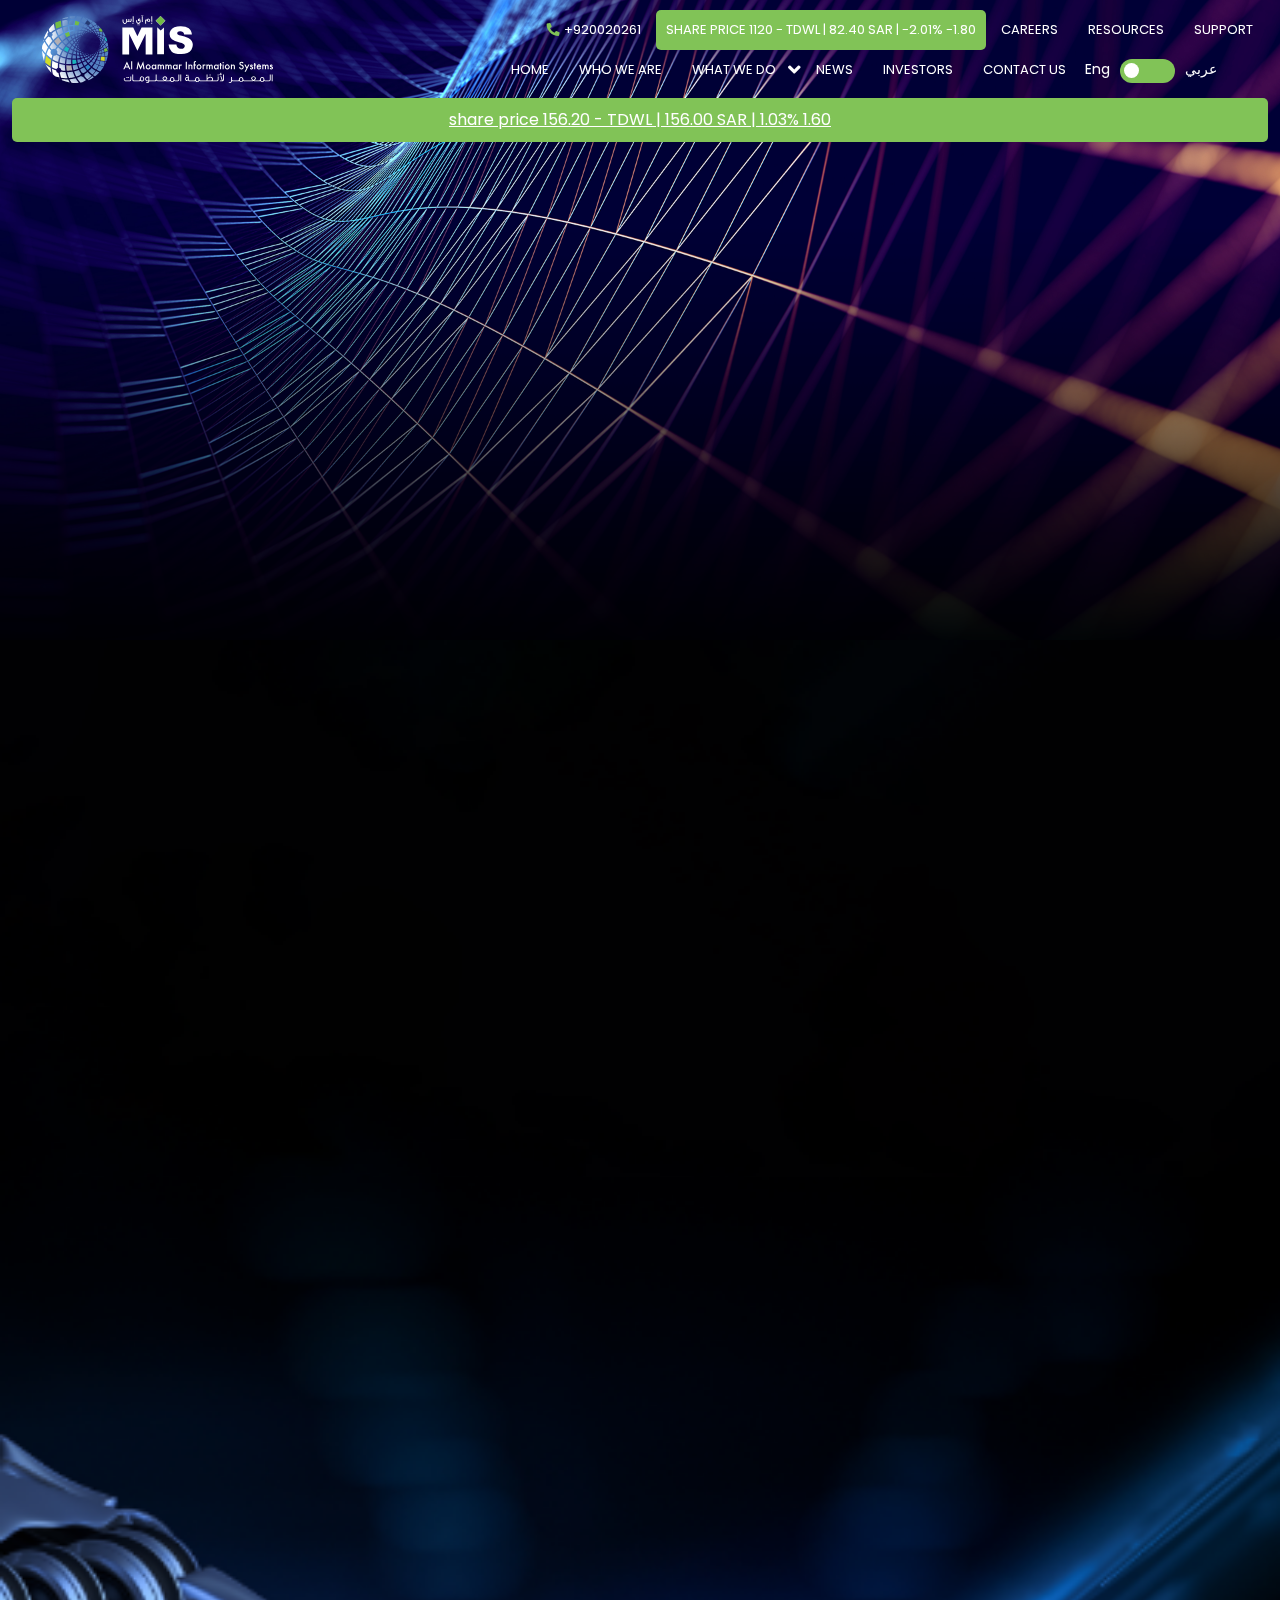
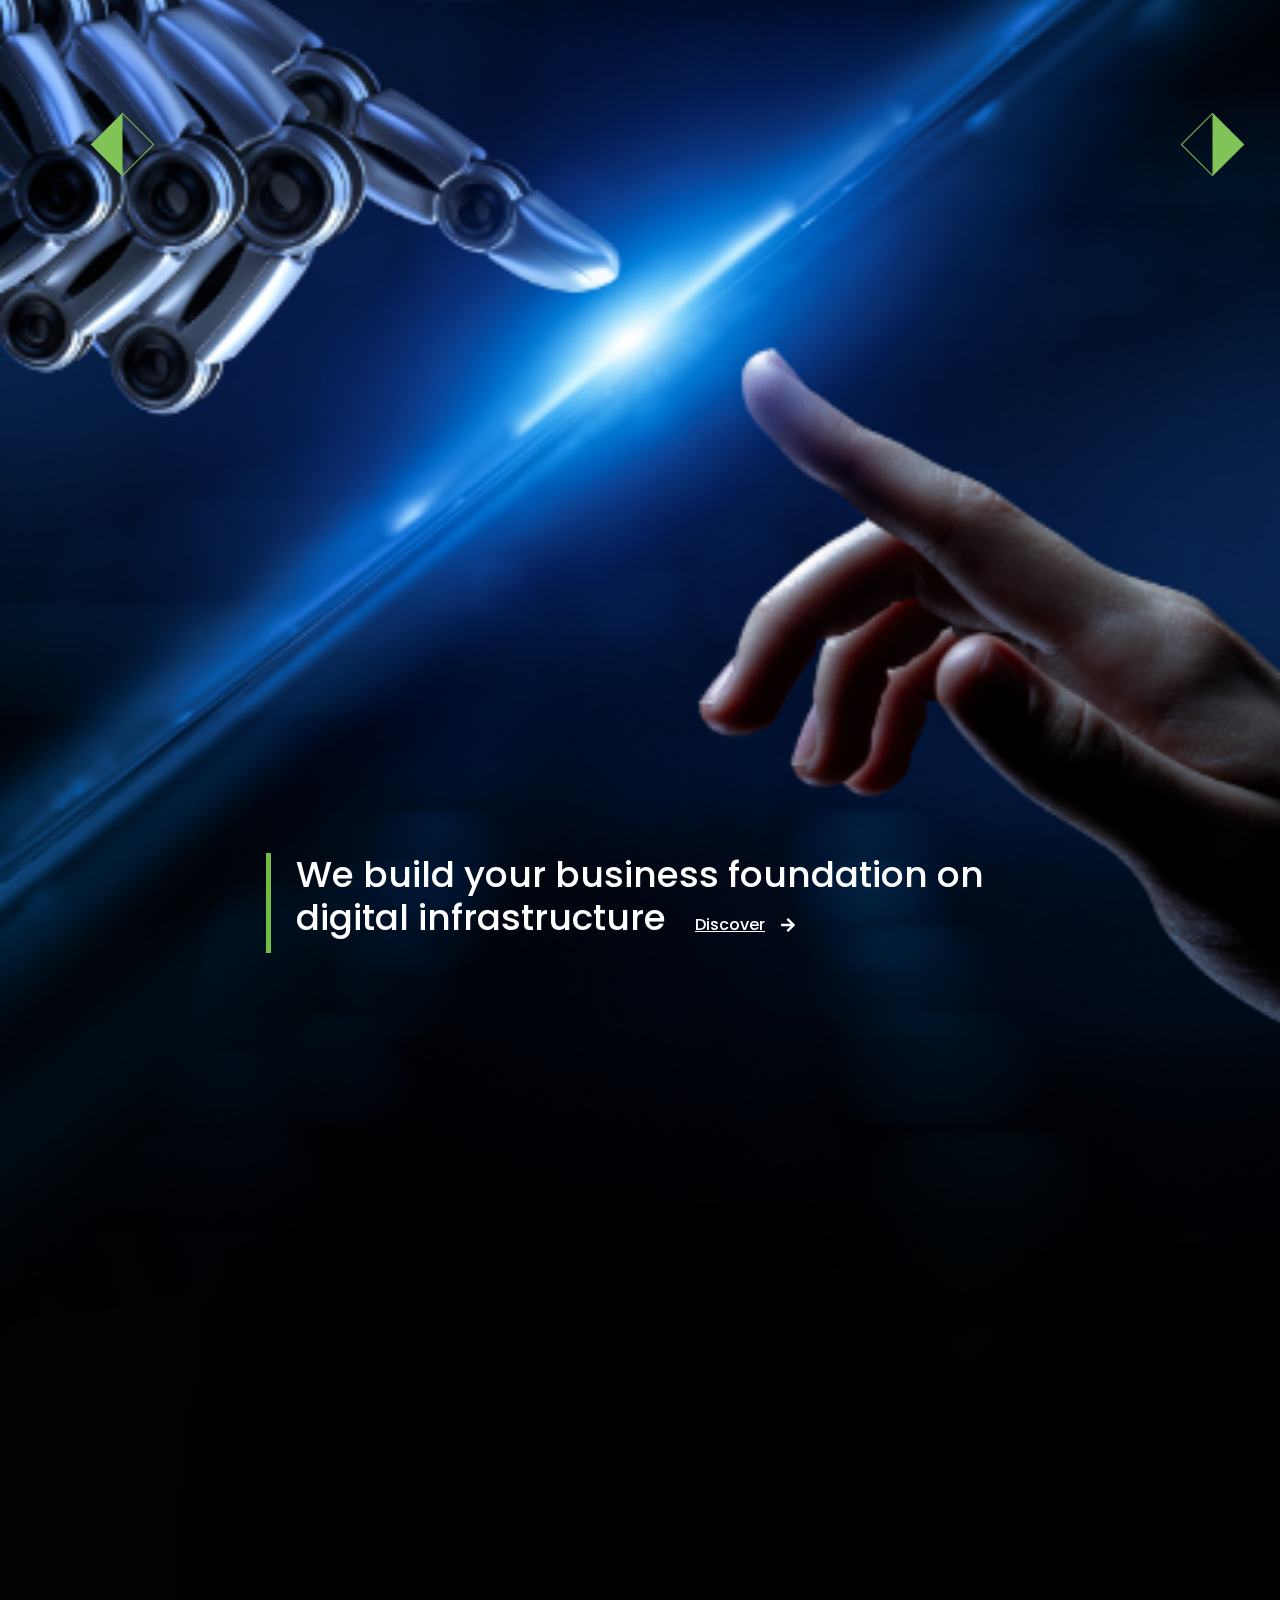
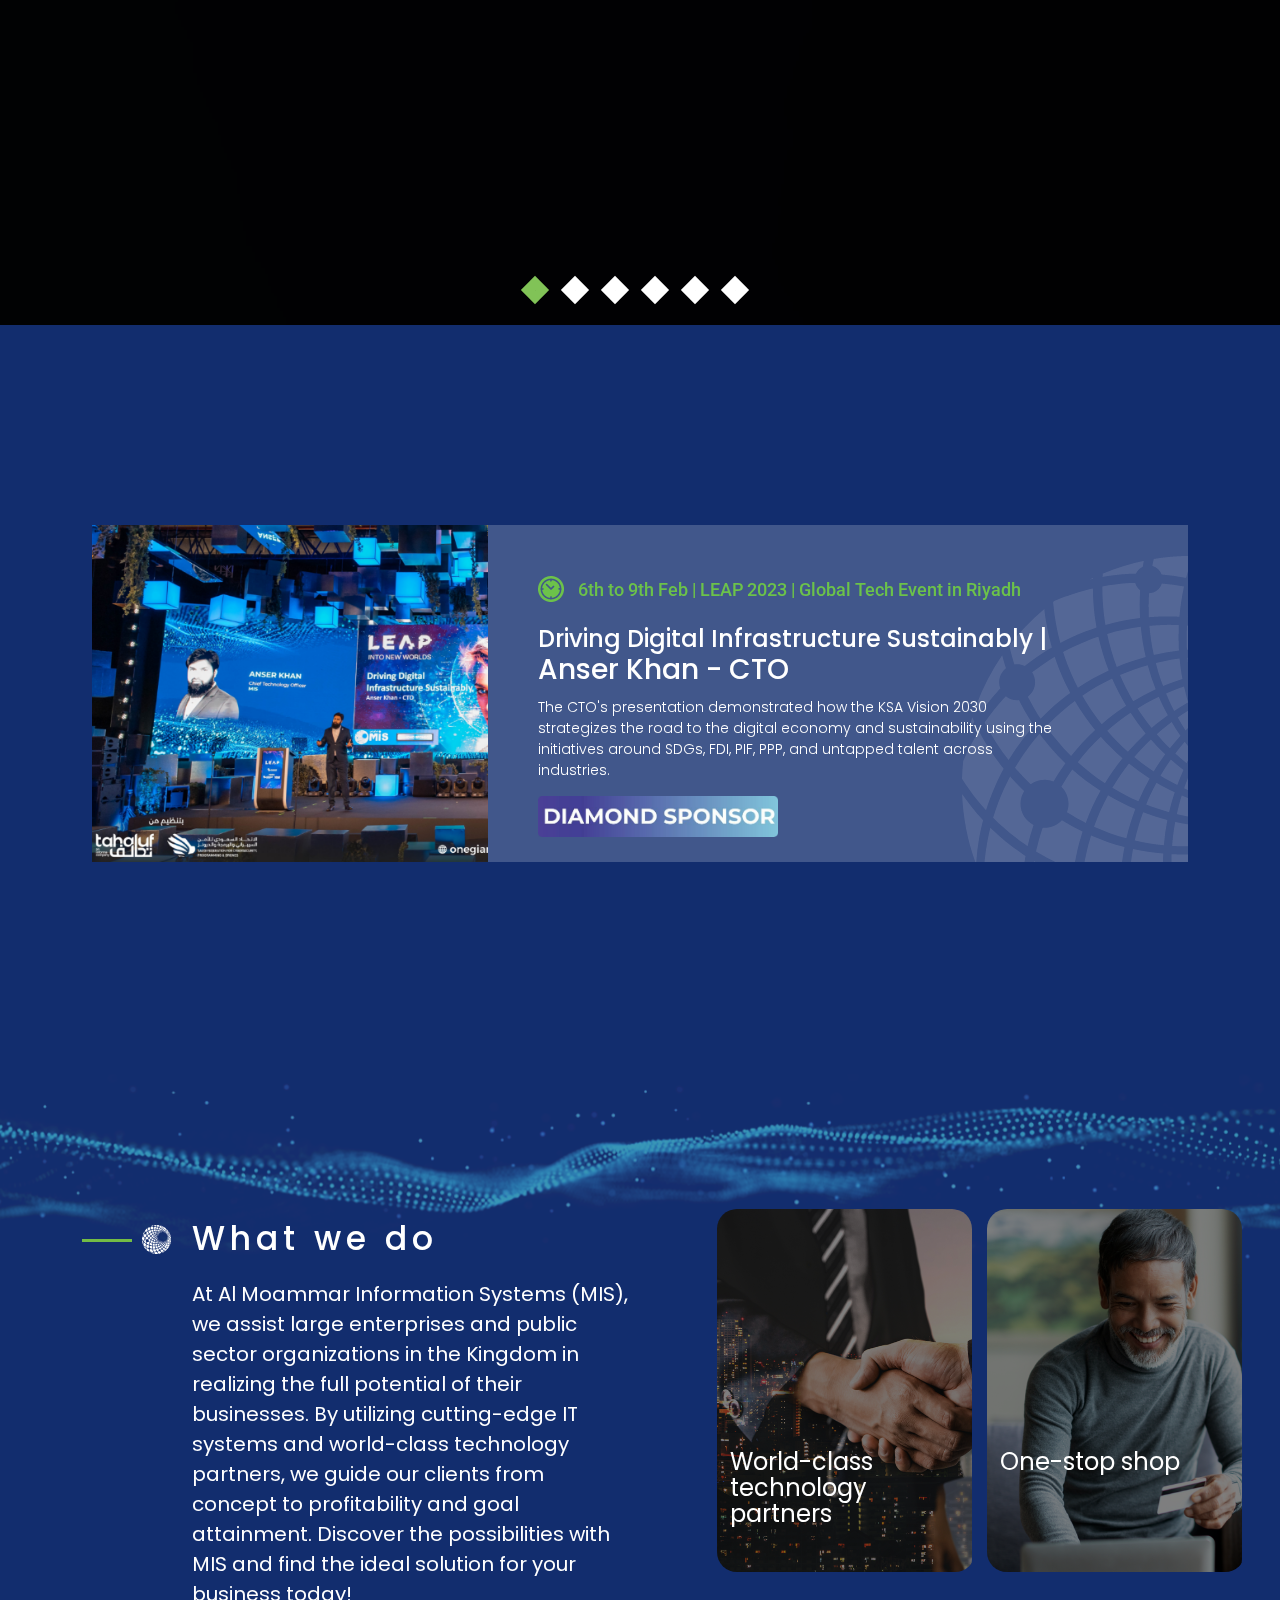
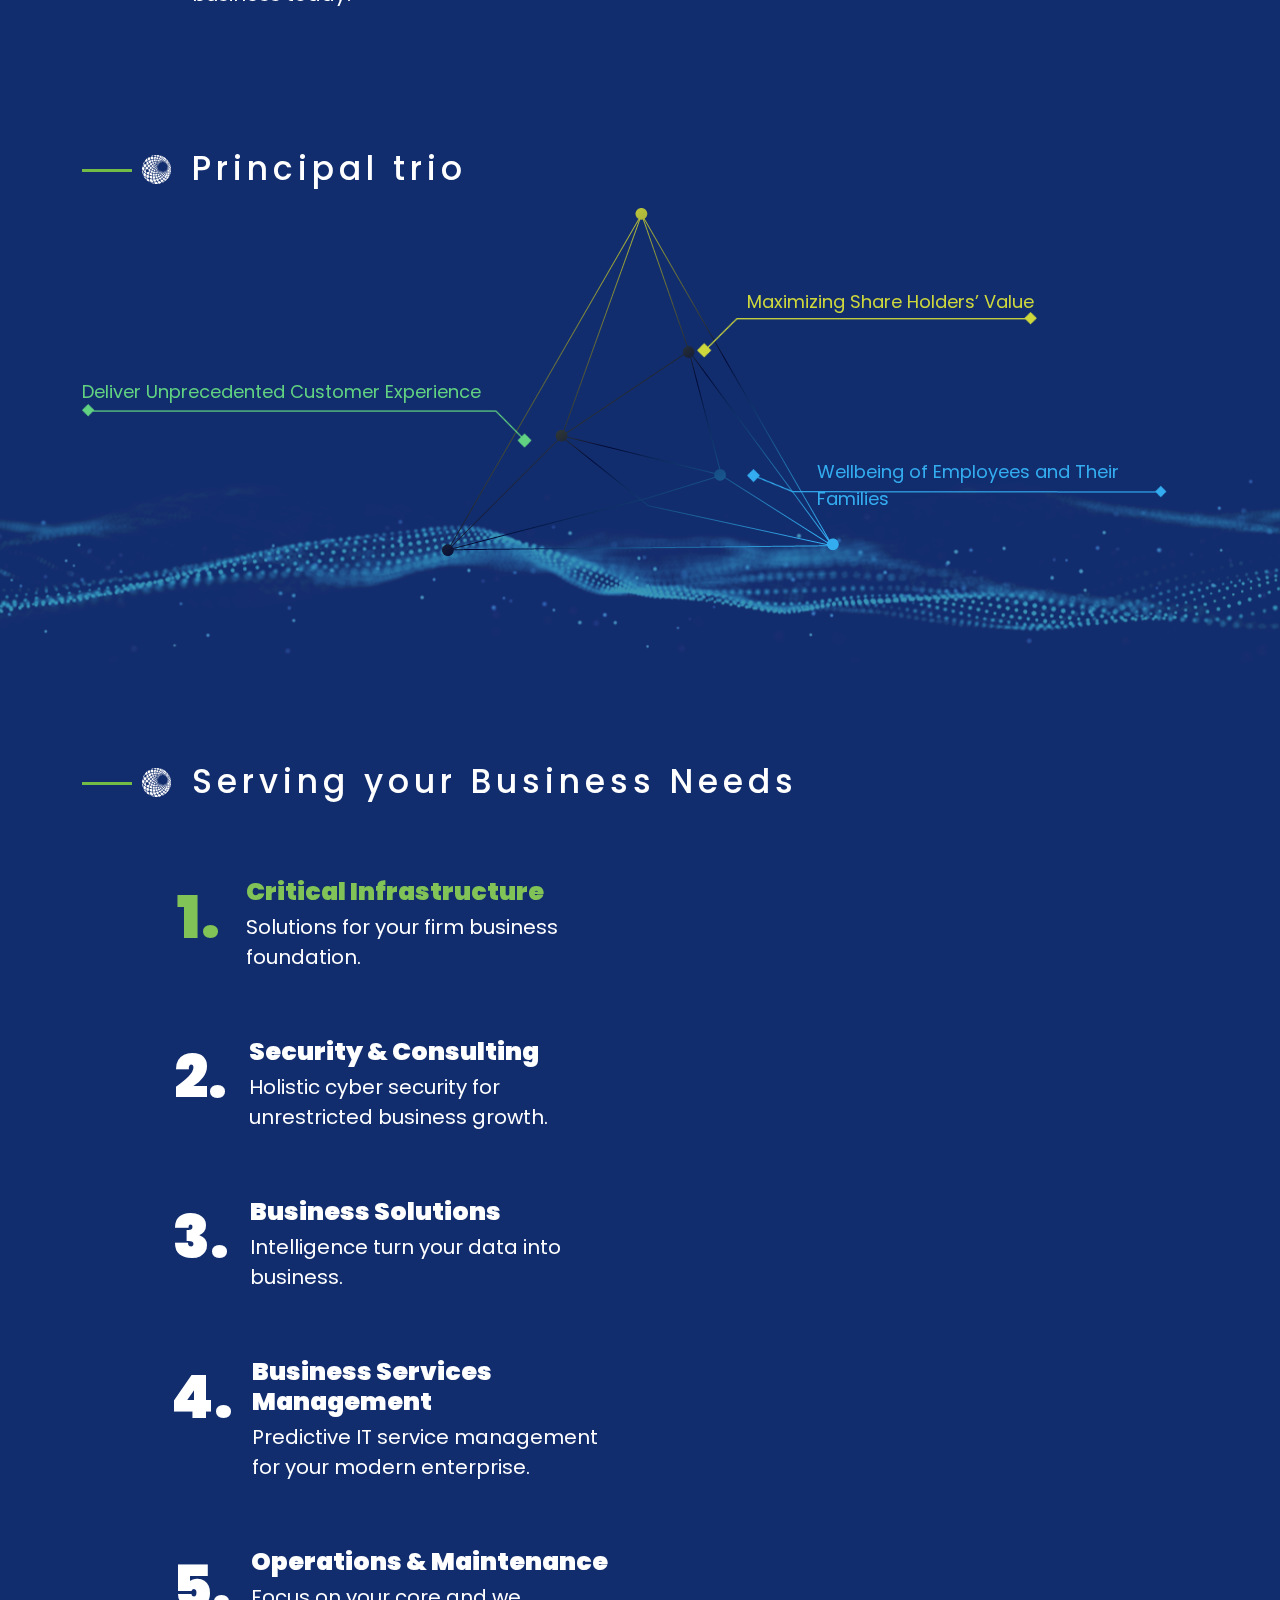
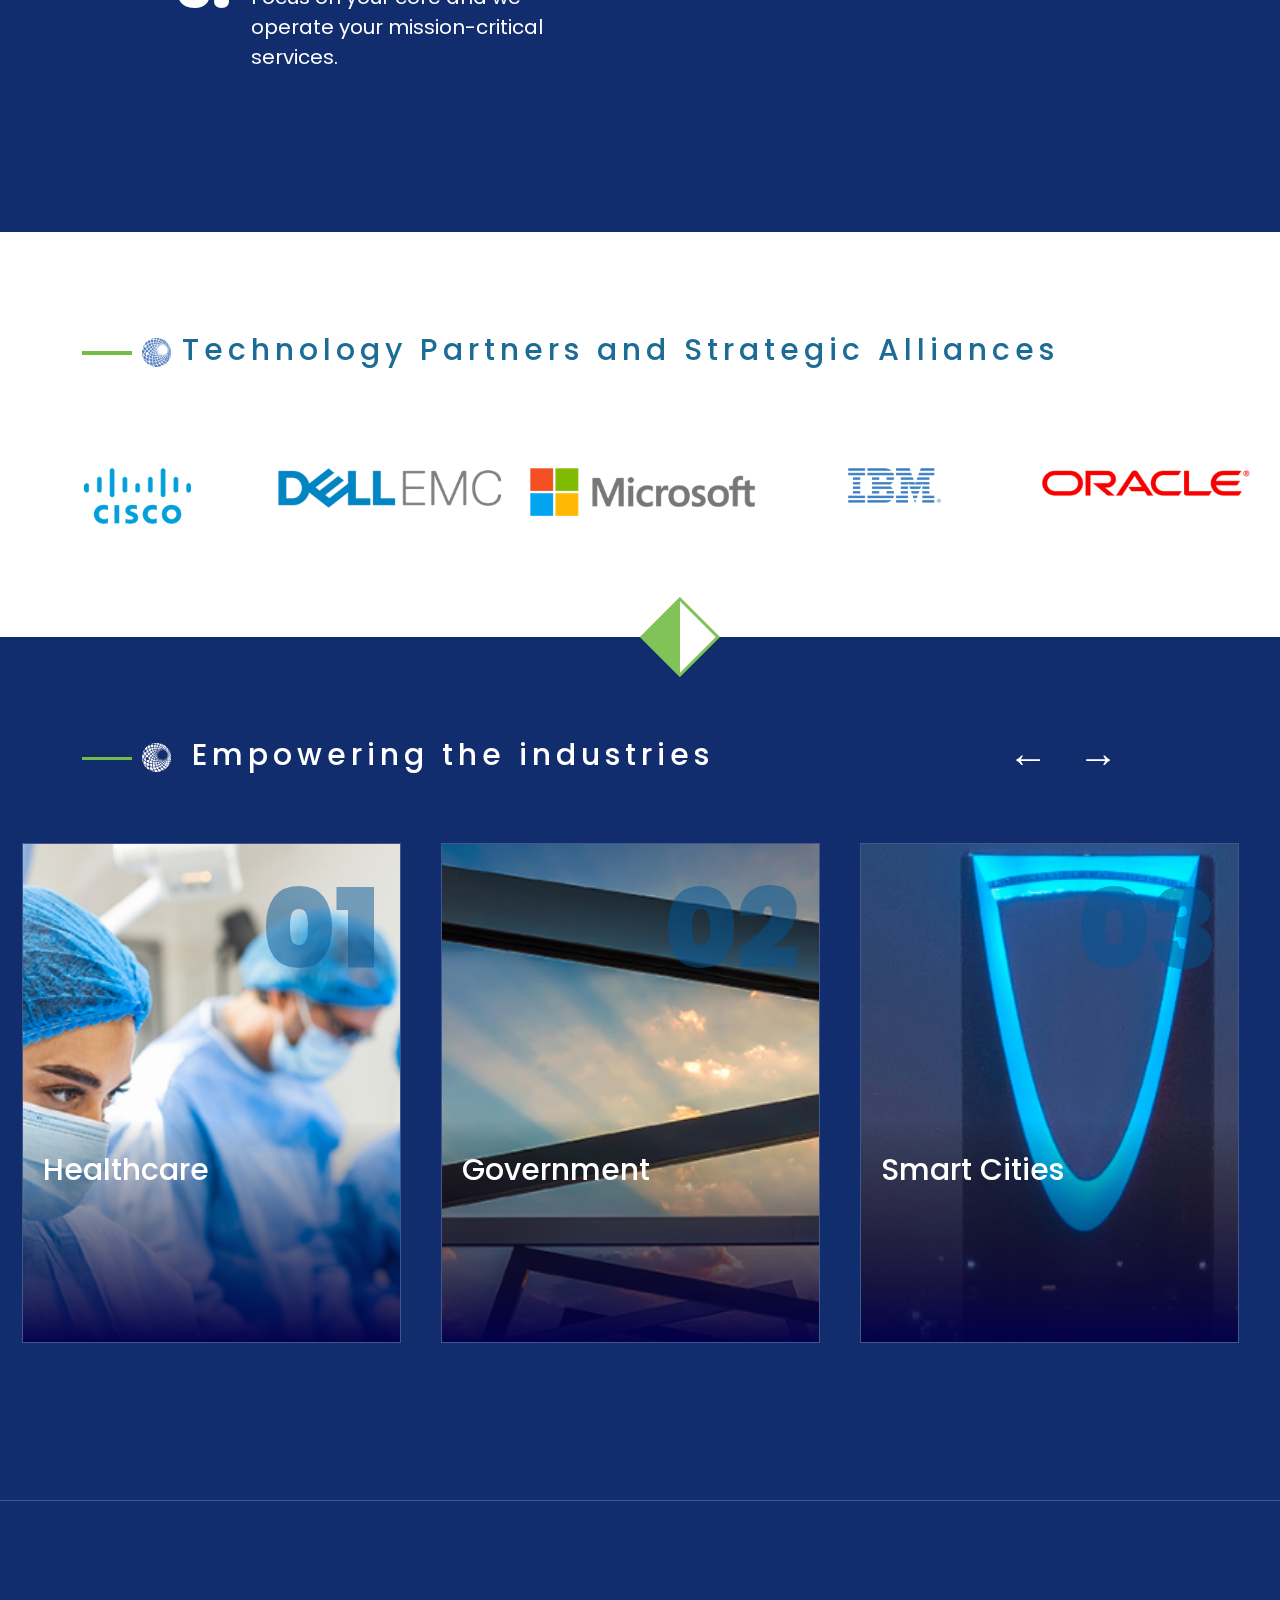
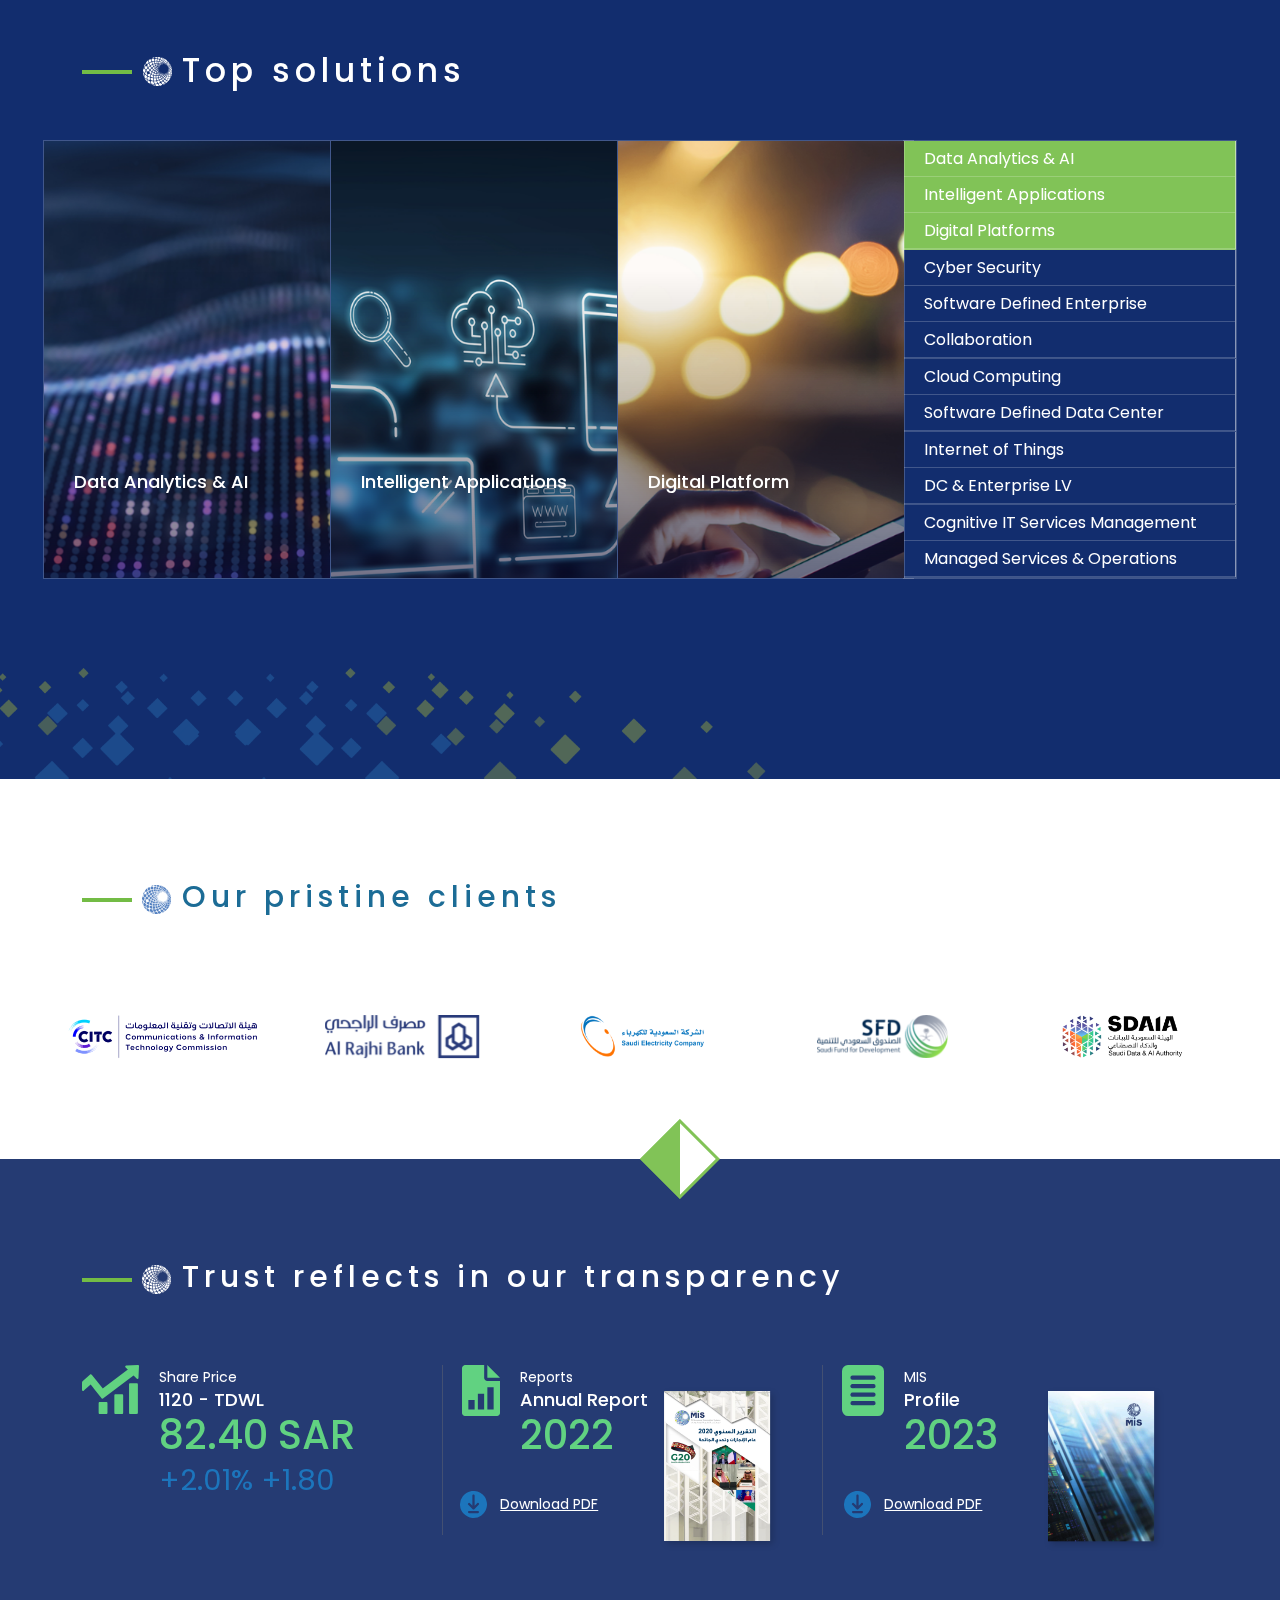
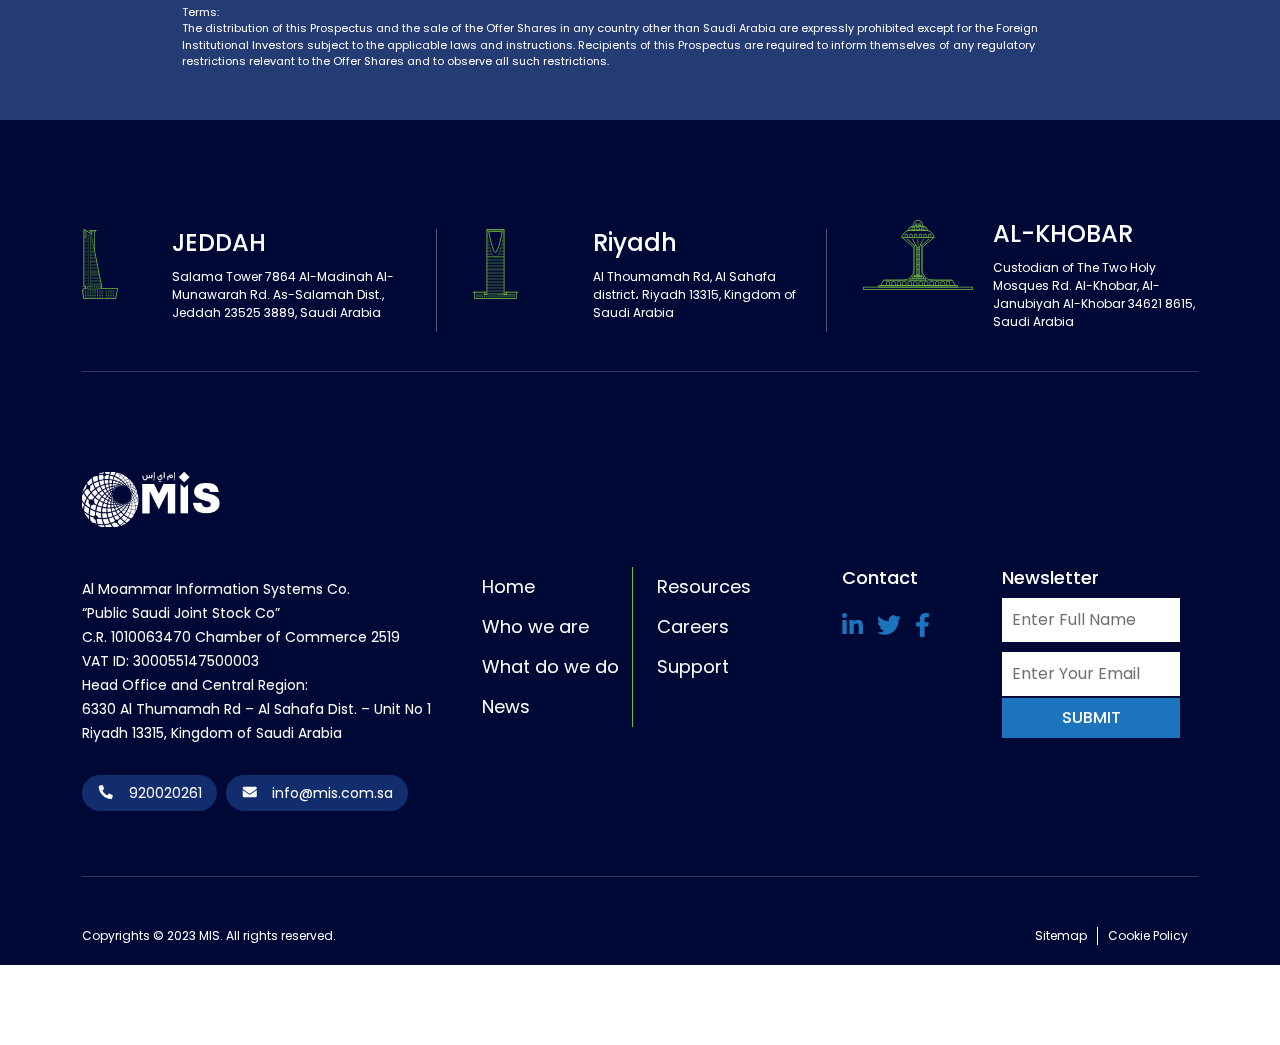
==== commit 9f34100e: "Merge branch 'master' of https://github.com/Centric-DXB/mis_frontend into adnan" ====
--- a/index.html
+++ b/index.html
@@ -200,6 +200,8 @@
                 <li class="arabic-text"><a href="#" class="ar">عربي</a></li>
               </ul>
             </div>
+            
+            <div class="mobileSharePrice">
             <!-- <div class="mobileSharePrice">
               <a href="#">share price 156.20 - TDWL | 156.00 SAR | 1.03% 1.60</a>
             </div> -->
@@ -1457,51 +1459,120 @@
       
         <div class="topsolutions-mobile-wrapper">
           <div class="container-fluid">
-          <div class="topsolutions-mobile">
-            <a href="#data-one" class="active-tab">
-              <span>Data Analytics & AI</span>
-              <span>Intelligent Applications</span>
-              <span>Digital Platforms</span>
-            </a>
-            <a href="#">
-              <span>Cyber Security</span>
-              <span>Software Defined Enterprise</span>
-              <span>Collaboration</span>
-            </a>
-            <a href="#">
-              <span>Cloud Computing</span>
-              <span>Software Defined Data Center</span>
-              <span>Internet of Things</span>
-            </a>
-            <a href="#">
-              <span>DC & Enterprise LV </span>
-              <span>Cognitive IT Services Management</span>
-              <span>Managed Services & Operations</span>
-            </a>
-          </div>
-          <div id="data-one" class="topsolutions-content-wrapper">
-            <div class="topsolutions-mobile-content">
-              <img src="assets/images/tabimage1.png" alt="">
-              <div class="topsolutions-content">
-                <h2>Data Analytics & AI</h2>
-                <p>We don't do magic by predicting the future, we call it "artificial intelligence". </p>
-              </div>
-            </div>
-            <div class="topsolutions-mobile-content">
-              <img src="assets/images/tabimage2.png" alt="">
-              <div class="topsolutions-content">
-                <h2>Intelligent Applications</h2>
-                <p>Data-driven applications for your modern businesses and customer-centric experiences. </p>
-              </div>
-            </div>
-            <div class="topsolutions-mobile-content">
-              <img src="assets/images/tabimage3.png" alt="">
-              <div class="topsolutions-content">
-                <h2>Intelligent Applications</h2>
-                <p>Data-driven applications for your modern businesses and customer-centric experiences. </p>
-              </div>
-            </div>
-          </div>
+            <div class="topsolutions-mobile">
+              <a href="#data-one" class="tab active-tab" data-tab="tab1">
+                <span>Data Analytics & AI</span>
+                <span>Intelligent Applications</span>
+                <span>Digital Platforms</span>
+              </a>
+              <a href="#data-two" class="tab" data-tab="tab2">
+                <span>Cyber Security</span>
+                <span>Software Defined Enterprise</span>
+                <span>Collaboration</span>
+              </a>
+              <a href="#data-three" class="tab" data-tab="tab3">
+                <span>Cloud Computing</span>
+                <span>Software Defined Data Center</span>
+                <span>Internet of Things</span>
+              </a>
+              <a href="#data-four" class="tab" data-tab="tab4">
+                <span>DC & Enterprise LV </span>
+                <span>Cognitive IT Services Management</span>
+                <span>Managed Services & Operations</span>
+              </a>
+            </div>
+            <div id="data-one" class="topsolutions-content-wrapper" data-tab="tab1">
+              <div class="topsolutions-mobile-content">
+                <img src="assets/images/tabimage1.png" alt="">
+                <div class="topsolutions-content">
+                  <h2>Data Analytics & AI</h2>
+                  <p>We don't do magic by predicting the future, we call it "artificial intelligence". </p>
+                </div>
+              </div>
+              <div class="topsolutions-mobile-content">
+                <img src="assets/images/tabimage2.png" alt="">
+                <div class="topsolutions-content">
+                  <h2>Intelligent Applications</h2>
+                  <p>Data-driven applications for your modern businesses and customer-centric experiences. </p>
+                </div>
+              </div>
+              <div class="topsolutions-mobile-content">
+                <img src="assets/images/tabimage3.png" alt="">
+                <div class="topsolutions-content">
+                  <h2>Intelligent Applications</h2>
+                  <p>Data-driven applications for your modern businesses and customer-centric experiences. </p>
+                </div>
+              </div>
+            </div>
+            <div id="data-two" class="topsolutions-content-wrapper" data-tab="tab2">
+              <div class="topsolutions-mobile-content">
+                <img src="assets/images/tabimage1.png" alt="">
+                <div class="topsolutions-content">
+                  <h2>Data Analytics & AI</h2>
+                  <p>We don't do magic by predicting the future, we call it "artificial intelligence". </p>
+                </div>
+              </div>
+              <div class="topsolutions-mobile-content">
+                <img src="assets/images/tabimage2.png" alt="">
+                <div class="topsolutions-content">
+                  <h2>Intelligent Applications</h2>
+                  <p>Data-driven applications for your modern businesses and customer-centric experiences. </p>
+                </div>
+              </div>
+              <div class="topsolutions-mobile-content">
+                <img src="assets/images/tabimage3.png" alt="">
+                <div class="topsolutions-content">
+                  <h2>Intelligent Applications</h2>
+                  <p>Data-driven applications for your modern businesses and customer-centric experiences. </p>
+                </div>
+              </div>
+            </div>
+            <div id="data-three" class="topsolutions-content-wrapper" data-tab="tab3">
+              <div class="topsolutions-mobile-content">
+                <img src="assets/images/tabimage1.png" alt="">
+                <div class="topsolutions-content">
+                  <h2>Data Analytics & AI</h2>
+                  <p>We don't do magic by predicting the future, we call it "artificial intelligence". </p>
+                </div>
+              </div>
+              <div class="topsolutions-mobile-content">
+                <img src="assets/images/tabimage2.png" alt="">
+                <div class="topsolutions-content">
+                  <h2>Intelligent Applications</h2>
+                  <p>Data-driven applications for your modern businesses and customer-centric experiences. </p>
+                </div>
+              </div>
+              <div class="topsolutions-mobile-content">
+                <img src="assets/images/tabimage3.png" alt="">
+                <div class="topsolutions-content">
+                  <h2>Intelligent Applications</h2>
+                  <p>Data-driven applications for your modern businesses and customer-centric experiences. </p>
+                </div>
+              </div>
+            </div>
+            <div id="data-four" class="topsolutions-content-wrapper" data-tab="tab4">
+              <div class="topsolutions-mobile-content">
+                <img src="assets/images/tabimage1.png" alt="">
+                <div class="topsolutions-content">
+                  <h2>Data Analytics & AI</h2>
+                  <p>We don't do magic by predicting the future, we call it "artificial intelligence". </p>
+                </div>
+              </div>
+              <div class="topsolutions-mobile-content">
+                <img src="assets/images/tabimage2.png" alt="">
+                <div class="topsolutions-content">
+                  <h2>Intelligent Applications</h2>
+                  <p>Data-driven applications for your modern businesses and customer-centric experiences. </p>
+                </div>
+              </div>
+              <div class="topsolutions-mobile-content">
+                <img src="assets/images/tabimage3.png" alt="">
+                <div class="topsolutions-content">
+                  <h2>Intelligent Applications</h2>
+                  <p>Data-driven applications for your modern businesses and customer-centric experiences. </p>
+                </div>
+              </div>
+            </div>
           </div>
         </div>
       
--- a/assets/css/style.css
+++ b/assets/css/style.css
@@ -1 +1,12063 @@
-﻿@import"https://fonts.googleapis.com/css2?family=Poppins:wght@100;200;300;400;500;600&family=Roboto:wght@100;300;400;500;700;900&display=swap";:root{--footer-bg: #000836;--light-green: #73BC45;--white: #fff;--blue-color: #1C6C96;--dark-blue-color: #122D6E;--blue-normal: #1C75BC;--dull-purple: #253B73;--light-parrot-green: #61D281;--medium-grey: #707070;--slider-active-green: #81C357;--mobile-navigation: #80C156;--dark-purple: #122D6E;--black-color: #000000;--carousel-hover-bg: #051231;--seminar-green-color: #6CC24A;--poppins: "Poppins", sans-serif;--roboto: "Roboto", sans-serif;--arabic-font: "Droid Arabic Kufi";--font-weight-lighter: 100;--font-weight-light: 200;--font-weight-normal: 300;--font-weight-medium: 400;--font-weight-bold: 500;--font-weight-bolder: 600}header{position:fixed;z-index:99;width:100%;transition:all .2s linear;top:0}@media(max-width: 992px){header{background:rgba(0,0,0,.4);backdrop-filter:blur(30px);padding:10px 0 20px 0 !important;position:absolute}}header.fixed{position:fixed;background:rgba(0,0,0,.4);backdrop-filter:blur(30px);transition:all .2s linear;top:0;left:0;padding:10px 0;box-shadow:0 5px 10px rgba(0,0,0,.1)}header.fixed .top-main-navigation{margin-bottom:10px}header.fixed .top-main-navigation ul li a{color:var(--white)}header.fixed .top-main-navigation ul li select{color:var(--white)}@media(max-width: 992px){header.fixed{position:absolute;padding:0;background:rgba(0,0,0,.4);backdrop-filter:blur(30px)}}header.fixed .main-menu ul li a{color:var(--white)}header.fixed .main-menu ul li a.search{background:var(--slider-active-green)}header.fixed .main-menu ul li a.search svg{color:var(--white)}header.fixed .main-menu .lang-toggle1{color:var(--white)}header .logo{padding:15px 0 15px 30px;display:block}@media(max-width: 767px){header .logo{padding-left:0;text-align:center}}header .logo img{max-width:100%}@media(max-width: 768px){header .top-main-navigation{background:rgba(0,0,0,0)}}header .top-main-navigation ul{display:flex;justify-content:flex-end;margin-top:10px}@media(max-width: 767px){header .top-main-navigation ul{justify-content:center}}@media(max-width: 600px){header .top-main-navigation ul{justify-content:center;flex-direction:column;margin-bottom:30px}}header .top-main-navigation ul li{display:block;font-size:13px;padding:0 15px;line-height:40px;text-transform:uppercase;font-family:var(--poppins)}header .top-main-navigation ul li.arabic-text{display:none}@media(min-width: 992px)and (max-width: 1100px){header .top-main-navigation ul li{padding:0 10px;font-size:11px}}@media(min-width: 768px)and (max-width: 992px){header .top-main-navigation ul li{padding:0 10px;font-size:11px}}@media(max-width: 600px){header .top-main-navigation ul li{text-align:center}}header .top-main-navigation ul li .topMainNavigationPhone{color:var(--slider-active-green)}header .top-main-navigation ul li a{color:var(--white);text-decoration:none;line-height:40px;display:inline-block;transition:all .3s linear}header .top-main-navigation ul li a:hover{color:var(--slider-active-green);border-bottom:3px solid var(--slider-active-green);transition:all .3s linear}header .top-main-navigation ul .topMainNavigationSharePrice{border-radius:5px;padding:0px 10px;height:40px;background-color:var(--slider-active-green)}header .top-main-navigation ul .topMainNavigationSharePrice:hover{color:var(--slider-active-green);border:2px solid var(--white);transition:all .3s linear}header .top-main-navigation ul .topMainNavigationSharePrice .anchorText{color:var(--white);text-decoration:none;line-height:40px;display:inline-block;transition:all .3s linear}header .top-main-navigation ul .topMainNavigationSharePrice .anchorText:hover{color:var(--white);border-bottom:0px;transition:all .3s linear}header .top-main-navigation ul .topMainNavigationSharePrice select{background:rgba(0,0,0,0);padding:10px;color:var(--white)}@media(max-width: 768px){header .main-menu{text-align:right;position:relative;padding-bottom:20px}}header .main-menu ul{display:inline-flex;justify-content:flex-end;width:85%}@media(min-width: 1400px)and (max-width: 1500px){header .main-menu ul{width:80%}}@media(min-width: 1300px)and (max-width: 1400px){header .main-menu ul{width:80%}}@media(min-width: 1100px)and (max-width: 1300px){header .main-menu ul{width:80%}}@media(min-width: 768px)and (max-width: 1100px){header .main-menu ul{width:75%}}@media(max-width: 768px){header .main-menu ul{display:none;width:100%;margin-bottom:20px;transition:all .3s linear}}header .main-menu ul.active{display:block;width:100%;transition:all .3s linear;top:50px;position:relative}header .main-menu ul li{display:block;font-size:13px;padding:0 15px;line-height:40px;text-transform:uppercase;font-family:var(--poppins);position:relative}header .main-menu ul li.arabic-text{display:none}header .main-menu ul li.sub-menu{padding:0 25px 0 15px}header .main-menu ul li.sub-menu:hover .downarrow-icon::before{color:var(--slider-active-green);transition:all .2s linear}header .main-menu ul li.sub-menu .downarrow-icon::before{position:absolute;content:"";font-weight:900;font-family:"Font Awesome 5 Free";top:0;right:0;color:#fff;font-size:20px}@media(min-width: 992px)and (max-width: 1100px){header .main-menu ul li{padding:0 10px;font-size:11px}}@media(min-width: 768px)and (max-width: 992px){header .main-menu ul li{padding:0 10px;font-size:11px}}@media(max-width: 768px){header .main-menu ul li{text-align:right}}header .main-menu ul li a{color:var(--white);text-decoration:none;line-height:40px;display:inline-block;transition:all .3s linear}header .main-menu ul li a:hover{color:var(--slider-active-green);border-bottom:3px solid var(--slider-active-green);transition:all .3s linear}header .main-menu ul li a svg{margin-left:5px;transform:rotate(0deg);transition:all .5s ease}header .main-menu ul li a:hover svg{transform:rotate(-180deg);transition:all .5s ease}header .main-menu ul li a.search{background:var(--white);border-radius:50px;width:30px;height:30px;display:block;text-align:center;padding-top:6px;margin-top:5px;line-height:20px}@media(max-width: 768px){header .main-menu ul li a.search{display:inline-block}}header .main-menu ul li a.search svg{color:#000;font-size:16px;margin-left:0}header .main-menu ul li a.search:hover svg{transform:rotate(0deg)}header .main-menu ul li ul.dropdown--menu{position:absolute;top:100%;left:10px;width:200px;display:block;background:rgba(0,0,0,.4);backdrop-filter:blur(30px);opacity:0;transition:all .5s ease;transform:scaleY(0);transform-origin:top}header .main-menu ul li ul.dropdown--menu::before{border-top:7px solid rgba(0,0,0,0);border-left:7px solid rgba(0,0,0,0);border-right:7px solid rgba(0,0,0,0);border-bottom:7px solid rgba(0,0,0,.4);left:20%;top:-14px;position:absolute;content:""}header .main-menu ul li ul.dropdown--menu li{border-bottom:1px solid rgba(0,0,0,.2);padding:0}header .main-menu ul li ul.dropdown--menu li a{color:var(--white);display:block;padding:0 10px}header .main-menu ul li ul.dropdown--menu li a:hover{background:var(--slider-active-green)}header .main-menu ul li:hover ul.dropdown--menu{opacity:1;transition:all .5s ease;transform:scaleY(1)}header .main-menu .lang-toggle1{display:inline-flex;border:0 solid #fff;color:var(--white);font-size:14px;margin-right:10px;font-family:var(--poppins)}@media(max-width: 768px){header .main-menu .lang-toggle1{position:absolute;top:0;right:60px}}header .main-menu .lang-toggle1 .switch1{position:relative;display:inline-block;width:55px;height:24px;margin:0 10px}header .main-menu .lang-toggle1 .switch1 input{opacity:0;width:0;height:0}header .main-menu .lang-toggle1 .slider1{position:absolute;cursor:pointer;top:0;left:0;right:0;bottom:0;background-color:var(--slider-active-green);-webkit-transition:.4s;transition:.4s}header .main-menu .lang-toggle1 .slider1:before{position:absolute;content:"";height:15px;width:15px;left:4px;bottom:5px;background-color:#fff;-webkit-transition:.4s;transition:.4s}header .main-menu .lang-toggle1 input:checked+.slider1{background-color:var(--slider-active-green)}header .main-menu .lang-toggle1 input:focus+.slider1{box-shadow:0 0 1px #2196f3}header .main-menu .lang-toggle1 input:checked+.slider1:before{-webkit-transform:translateX(26px);-ms-transform:translateX(26px);transform:translateX(26px)}header .main-menu .lang-toggle1 .slider1.round{border-radius:34px}header .main-menu .lang-toggle1 .slider1.round:before{border-radius:50%}header .mobile--header{display:flex;justify-content:space-between;flex-direction:row-reverse}header .mobile--header .menu-menu .mobile-menu{display:inline-block;border-radius:50px;padding:15px;margin:10px 0 0 0;cursor:pointer}header .mobile--header .menu-menu .mobile-menu svg{color:var(--white);font-size:30px}header .mobile--header .menu-menu .navigation{position:absolute;top:61px;left:0;width:100%;background:var(--blue-normal);display:none}header .mobile--header .menu-menu .navigation ul{display:block;width:100%}header .mobile--header .menu-menu .navigation ul li{border-bottom:1px solid rgba(255,255,255,.2);line-height:45px;font-size:16px;text-align:left;position:relative}@media(max-width: 450px){header .mobile--header .menu-menu .navigation ul li{font-size:12px}}header .mobile--header .menu-menu .navigation ul li span{display:inline-block;position:absolute;top:0;right:0;padding:0 10px;cursor:pointer}header .mobile--header .menu-menu .navigation ul li span svg{color:var(--white)}header .mobile--header .menu-menu .navigation ul li.arabic-text{display:none}header .mobile--header .menu-menu .navigation ul li a{color:var(--white);text-decoration:none;display:block;padding:0 0 0 20px}header .mobile--header .menu-menu .navigation ul li select{background:rgba(0,0,0,0);color:var(--white);margin-left:20px}header .mobile--header .menu-menu .navigation ul li ul.dropdown--menu{position:relative;display:none;background:var(--blue-color)}header .mobile--header .mobile-logo{display:block;padding:10px 0 0 0}@media(max-width: 992px){header .mobile--header .mobile-logo{padding:15px 15px 0px 15px}}header .mobile--header .mobile-search-wrapper .mobilesearch{background:var(--mobile-navigation);border-radius:50px;width:45px;height:45px;display:block;text-align:center;padding-top:11px;margin-top:10px}header .mobile--header .mobile-search-wrapper .mobilesearch svg{color:var(--white);font-size:21px}header .navigation{position:relative;top:10px;left:0;width:100%;background:var(--blue-normal);display:none;margin-bottom:20px}header .navigation ul{display:block;width:100%}header .navigation ul li{border-bottom:1px solid rgba(255,255,255,.2);line-height:45px;font-size:16px;text-align:left;position:relative}@media(max-width: 450px){header .navigation ul li{font-size:12px}}header .navigation ul li span{display:inline-block;position:absolute;top:0;right:0;padding:0 10px;cursor:pointer}header .navigation ul li span svg{color:var(--white)}header .navigation ul li.arabic-text{display:none}header .navigation ul li a{color:var(--white);text-decoration:none;display:block;padding:0 0 0 20px}header .navigation ul li select{background:rgba(0,0,0,0);color:var(--white);margin-left:20px}header .navigation ul li ul.dropdown--menu{position:relative;display:none;background:var(--blue-color)}.mobileSharePrice{display:none;background:var(--slider-active-green);border-radius:5px;padding:10px 0;text-align:center}.mobileSharePrice a{color:#fff;text-decoration:none}@media(max-width: 992px){.mobileSharePrice{display:block;margin:30px 0px 0px 20px;padding:10px 30px;z-index:5;position:absolute;width:92%}}@media(max-width: 600px){.mobileSharePrice{width:90%}}@media(max-width: 475px){.mobileSharePrice{width:88%}}.preloader{position:fixed;top:0;left:0;width:100%;height:100%;z-index:999;background:#253b73;text-align:center;display:flex;flex-direction:column;align-items:center;justify-content:center}.preloader.open{display:none}.preloader .whitebackground{margin-top:100px}.preloader .whitebackground .lds-ripple{display:inline-block;position:relative;width:200px;height:200px}.preloader .whitebackground .lds-ripple div{position:absolute;border:2px solid #fff;opacity:1;border-radius:50%;animation:lds-ripple 1s cubic-bezier(0, 0.2, 0.8, 1) infinite}.preloader .whitebackground .lds-ripple div:nth-child(2){animation-delay:-0.5s}@keyframes lds-ripple{0%{top:36px;left:36px;width:0;height:0;opacity:0}4.9%{top:100px;left:100px;width:0;height:0;opacity:0}5%{top:100px;left:100px;width:0;height:0;opacity:1}100%{top:0px;left:0px;width:200px;height:200px;opacity:0}}.foot{display:block;background:var(--footer-bg);padding-top:70px}.foot .footer-logo{display:block;padding:100px 0 40px}@media(max-width: 992px){.foot .footer-logo{text-align:center;padding:30px 0 40px}}@media(max-width: 600px){.foot .footer-logo{padding-left:30px}}.foot .footer-location{display:inline-flex;justify-content:space-between;align-items:center;padding:30px 60px;color:#fff;border-bottom:1px solid rgba(255,255,255,.2)}@media(min-width: 1300px)and (max-width: 1400px){.foot .footer-location{padding:30px 0}}@media(min-width: 1200px)and (max-width: 1300px){.foot .footer-location{padding:30px 0}}@media(min-width: 1100px)and (max-width: 1200px){.foot .footer-location{padding:30px 0}}@media(min-width: 992px)and (max-width: 1100px){.foot .footer-location{padding:30px 0}}@media(min-width: 768px)and (max-width: 992px){.foot .footer-location{padding:30px 0;flex-direction:column}}@media(max-width: 767px){.foot .footer-location{padding:30px 0;flex-direction:column;margin:0 50px;border-bottom:none}}.foot .footer-location .location{display:flex;position:relative;width:30%}@media(min-width: 768px)and (max-width: 992px){.foot .footer-location .location{width:100%;margin-bottom:80px}}@media(max-width: 767px){.foot .footer-location .location{width:100%;margin-bottom:80px}}@media(max-width: 550px){.foot .footer-location .location{width:100%;margin-bottom:50px;background:url(../images/lightbottomline.png) no-repeat bottom center;padding-bottom:50px}}@media(max-width: 992px){.foot .footer-location .location:last-child{margin-bottom:0}}@media(max-width: 550px){.foot .footer-location .location:last-child{margin-bottom:0;background:none}}.foot .footer-location .location::after{content:"";position:absolute;width:1px;height:100%;background:rgba(255,255,255,.3);right:-30px;top:0}@media(min-width: 1300px)and (max-width: 1400px){.foot .footer-location .location::after{right:0px}}@media(min-width: 1200px)and (max-width: 1300px){.foot .footer-location .location::after{right:-20px}}@media(min-width: 1100px)and (max-width: 1200px){.foot .footer-location .location::after{right:-20px}}@media(min-width: 992px)and (max-width: 1100px){.foot .footer-location .location::after{right:-20px}}@media(min-width: 768px)and (max-width: 992px){.foot .footer-location .location::after{width:100%;height:1px;left:0;top:205px}}@media(max-width: 767px){.foot .footer-location .location::after{width:100%;height:1px;left:0;top:205px}}@media(max-width: 550px){.foot .footer-location .location::after{display:none}}.foot .footer-location .location:last-child::after{display:none}.foot .footer-location .location .location-info{padding-left:20px}@media(min-width: 1300px)and (max-width: 1400px){.foot .footer-location .location .location-info{width:90%}}@media(min-width: 1200px)and (max-width: 1300px){.foot .footer-location .location .location-info{width:100%}}@media(min-width: 1100px)and (max-width: 1200px){.foot .footer-location .location .location-info{width:100%}}@media(min-width: 992px)and (max-width: 1100px){.foot .footer-location .location .location-info{width:100%}}@media(min-width: 768px)and (max-width: 992px){.foot .footer-location .location .location-info{width:100%;text-align:center}}@media(max-width: 767px){.foot .footer-location .location .location-info{text-align:center}}.foot .footer-location .location .location-info.jeddah{background:url(../images/jeddah.svg) no-repeat 0 0;padding-left:90px}@media(max-width: 992px){.foot .footer-location .location .location-info.jeddah{padding:100px 0 0 0;background:url(../images/jeddah.svg) no-repeat top center}}.foot .footer-location .location .location-info.riyadh{background:url(../images/riyadh.svg) no-repeat 0 0;padding-left:120px}@media(max-width: 992px){.foot .footer-location .location .location-info.riyadh{padding:100px 0 0 0;background:url(../images/riyadh.svg) no-repeat top center}}.foot .footer-location .location .location-info.alkhobar{background:url(../images/khobar.svg) no-repeat 0 0;padding-left:130px}@media(max-width: 992px){.foot .footer-location .location .location-info.alkhobar{padding:100px 0 0 0;background:url(../images/khobar.svg) no-repeat top center}}.foot .footer-location .location .location-info.arabic-text{display:none}.foot .footer-location .location .location-info h3{font-size:24px;font-weight:500;margin-bottom:10px}.foot .footer-location .location .location-info p{font-size:12px;font-weight:400;margin-bottom:10px}@media(max-width: 992px){.foot .footer-location .location .location-info p{text-align:center}}.foot .footer-company-info{display:block;padding:10px 0 0 0}.foot .footer-company-info.arabic-text{display:none}.foot .footer-company-info .contact-info{display:block}@media(max-width: 991px){.foot .footer-company-info{padding:50px 0 100px 0;display:none}}@media(max-width: 600px){.foot .footer-company-info{padding:50px 30px 100px}}.foot .footer-company-info p{color:#fff;font-size:14px;line-height:24px}.foot .footer-company-info .contact-info{color:var(--white);margin-top:30px;font-size:14px}.foot .footer-company-info .contact-info .info-detail{display:inline-block;padding:0 15px;line-height:36px;background:var(--dark-purple);border-radius:50px;margin-right:5px;transition:all .2s ease-in-out;cursor:pointer;margin-bottom:15px}@media(max-width: 400px){.foot .footer-company-info .contact-info .info-detail{margin-bottom:10px}}.foot .footer-company-info .contact-info .info-detail svg{margin-right:10px}.foot .footer-company-info .contact-info .info-detail a{color:var(--white);text-decoration:none}.foot .footer-company-info .contact-info .info-detail:hover{background:var(--footer-bg);transition:all .2s ease-in-out}.foot .footer-links{display:block}@media(max-width: 992px){.foot .footer-links{padding:0 0 50px 0}}.foot .footer-links .links{display:inline-flex;width:48%;flex-direction:column;border-right:1px solid #73bc45}.foot .footer-links .links.arabic-text{display:none}.foot .footer-links .links:nth-child(2){border:none}@media(max-width: 991px){.foot .footer-links .links:nth-child(2){margin-bottom:0}}.foot .footer-links .links li{display:inline-block;width:100%;line-height:40px;font-size:18px}@media screen and (max-width: 991px){.foot .footer-links .links li{width:100%;line-height:50px}}@media screen and (max-width: 480px){.foot .footer-links .links li{font-size:14px}}@media screen and (max-width: 991px){.foot .footer-links .links li:nth-child(5){padding-top:15px}}.foot .footer-links .links li a{display:block;color:#fff;text-decoration:none;padding-left:20px}.foot .footer-two-div{display:flex}@media screen and (max-width: 991px){.foot .footer-two-div{flex-direction:column}}.foot .footer-two-div .footer-social{display:inline-block;width:45%}.foot .footer-two-div .footer-social.arabic-text{display:none}@media screen and (max-width: 991px){.foot .footer-two-div .footer-social{order:2;width:100%;display:block;border-top:1px solid rgba(255,255,255,.2);padding-top:50px;text-align:center}}@media(max-width: 600px){.foot .footer-two-div .footer-social{padding:50px 30px 0}}.foot .footer-two-div .footer-social h2{font-size:18px;color:var(--white)}@media(max-width: 992px){.foot .footer-two-div .footer-social h2{margin-bottom:20px}}.foot .footer-two-div .footer-social ul{display:block;margin-top:20px}.foot .footer-two-div .footer-social ul li{display:inline-block;font-size:24px;margin-right:10px}.foot .footer-two-div .footer-social ul li a{color:var(--blue-normal)}@media screen and (max-width: 991px){.foot .footer-two-div .footer-social ul{margin-top:0}}.foot .footer-two-div .footer-social .contact-info-mobile{display:none;margin-top:20px}.foot .footer-two-div .footer-social .contact-info-mobile .info-detail{display:inline-block;background:var(--dark-purple);color:var(--white);line-height:50px;border-radius:50px;margin-right:20px;padding:0 25px;font-size:14px}@media(max-width: 483px){.foot .footer-two-div .footer-social .contact-info-mobile .info-detail{margin-right:10px;padding:0 15px;line-height:30px}}.foot .footer-two-div .footer-social .contact-info-mobile .info-detail svg{margin-right:10px}@media(max-width: 483px){.foot .footer-two-div .footer-social .contact-info-mobile .info-detail svg{margin-right:3px}}.foot .footer-two-div .footer-social .contact-info-mobile .info-detail a{text-decoration:none;color:var(--white)}@media(max-width: 992px){.foot .footer-two-div .footer-social .contact-info-mobile{display:block}}.foot .footer-two-div .footer-newsletter{display:inline-block;width:50%;color:var(--white)}.foot .footer-two-div .footer-newsletter.arabic-text{display:none}@media(max-width: 991px){.foot .footer-two-div .footer-newsletter{margin-bottom:50px;width:100%;border-top:1px solid rgba(255,255,255,.2);padding-top:50px}}@media(max-width: 600px){.foot .footer-two-div .footer-newsletter{padding:50px 30px 0}}.foot .footer-two-div .footer-newsletter .newsletter-form{display:block}@media(max-width: 991px){.foot .footer-two-div .footer-newsletter .newsletter-form{width:90%}}.foot .footer-two-div .footer-newsletter .newsletter-form input[type=text],.foot .footer-two-div .footer-newsletter .newsletter-form input.newsletter_field{background:var(--white);padding:10px;margin-bottom:10px;width:100%}.foot .footer-two-div .footer-newsletter .newsletter-form input[type=text]::placeholder,.foot .footer-two-div .footer-newsletter .newsletter-form input.newsletter_field::placeholder{color:var(--medium-grey)}.foot .footer-two-div .footer-newsletter .newsletter-form input[type=submit],.foot .footer-two-div .footer-newsletter .newsletter-form button{background:var(--blue-normal);padding:0;color:var(--white);border:none;text-transform:uppercase;font-size:16px;font-weight:500;width:100%;line-height:40px}.foot .footer-two-div .footer-newsletter .newsletter-form .g-recaptcha{transform:scale(0.7);transform-origin:0 0}@media(max-width: 1400px){.foot .footer-two-div .footer-newsletter .newsletter-form .g-recaptcha{transform:scale(0.6)}}@media(max-width: 1200px){.foot .footer-two-div .footer-newsletter .newsletter-form .g-recaptcha{transform:scale(0.5)}}@media(max-width: 992px){.foot .footer-two-div .footer-newsletter .newsletter-form .g-recaptcha{transform:scale(1);margin-bottom:10px}}@media(max-width: 400px){.foot .footer-two-div .footer-newsletter .newsletter-form .g-recaptcha{transform:scale(0.7);margin-bottom:0}}.foot .footer-two-div .footer-newsletter .newsletter-form .error{color:red;font-size:12px;padding-bottom:10px}.foot .footer-two-div .footer-newsletter .newsletter-form #captcha_error{margin-top:-1.5em}@media(max-width: 992px){.foot .footer-two-div .footer-newsletter .newsletter-form #captcha_error{margin-top:-0.5em}}@media(max-width: 400px){.foot .footer-two-div .footer-newsletter .newsletter-form #captcha_error{margin-top:-1.5em}}.foot .footer-two-div .footer-newsletter .newsletter-form #success-alert-newsletter{background:var(--seminar-green-color);text-align:center;color:var(--white);border:none}.foot .footer-two-div .footer-newsletter h2{font-size:18px;margin-bottom:10px}.foot .footer-bottom{padding:0 0 20px;font-family:var(--poppins)}.foot .footer-bottom.arabic-text{display:none}.foot .footer-bottom p{color:#fff;font-size:12px}@media screen and (max-width: 991px){.foot .footer-bottom p{font-size:14px}}.foot .footer-bottom ul{display:flex;justify-content:flex-end}@media screen and (max-width: 991px){.foot .footer-bottom ul{justify-content:start}}.foot .footer-bottom ul li{display:inline-block;padding:0 10px;border-right:1px solid #fff}.foot .footer-bottom ul li:last-child{border-right:none}.foot .footer-bottom ul li a{display:block;color:#fff;text-decoration:none;font-size:12px}.foot hr{background-color:#ccc;margin:50px 0}@media(max-width: 991px){.foot hr{margin:30px 0}}.foot .footer-company-info-mobile{display:none;padding:10px 0 30px;border-bottom:1px solid rgba(255,255,255,.3);margin-bottom:30px}.foot .footer-company-info-mobile p{color:rgba(255,255,255,.6);line-height:36 px}@media(max-width: 992px){.foot .footer-company-info-mobile{display:block}}.arabic .careers-whowe .posRel .careersabout-img{left:unset;right:0}.arabic h1,.arabic h2,.arabic h3,.arabic h4,.arabic h5,.arabic h6,.arabic p,.arabic li{font-family:var(--arabic-font)}.arabic .arabic-text{font-family:var(--arabic-font)}.arabic header .logo{padding:15px 30px 15px 0px}.arabic header .top-main-navigation ul li.arabic-text{display:block}.arabic header .top-main-navigation ul .topMainNavigationSharePrice{height:40px}.arabic header .main-menu ul li{font-family:var(--arabic-font)}.arabic header .main-menu ul li.arabic-text{display:block}.arabic header .main-menu ul li ul.dropdown--menu{right:10px;left:unset}.arabic header .main-menu ul li ul.dropdown--menu::before{right:20%}.arabic header .main-menu .lang-toggle1 .slider1::before{left:5px}.arabic header .mobile--header .menu-menu .navigation ul li{display:block;text-align:right;padding:0 20px 0 0;font-family:var(--arabic-font)}.arabic header .mobile--header .menu-menu .navigation ul li a{display:block}.arabic header .mobile--header .menu-menu .navigation ul li.arabic-text{display:block;text-align:right;padding:0 20px 0 0}.arabic header .mobile--header .menu-menu .navigation ul li.arabic-text a{display:block}.arabic header .mobile--header .menu-menu .navigation ul li select{margin-right:20px;margin-left:0}.arabic header .mobile--header .menu-menu .navigation ul li svg{right:unset;left:15px}.arabic .btn__theme-all{margin:40px 100px 40px 0px}@media screen and (max-width: 992px){.arabic .btn__theme-career-mobile{margin:0px 50px 10px 10px}}.arabic .success-story .story-wrapper .story-title span{padding-right:110px}.arabic .btn__theme-all-an{margin-right:0px !important}@media screen and (max-width: 992px){.arabic .success-button .pagination-btn{flex-direction:row-reverse;left:0px !important}.arabic .careerMainPage .success-button .slick-prev{left:0px !important}.arabic .careerMainPage .success-button .slick-next{right:0px !important}}.arabic .wrapper nav.topsolution li .solutions--data .solutions--points.arabic-text{display:block}.arabic .wrapper nav.topsolution li .solutions--data .solutions--points.arabic-text span{font-size:20px;padding:8px 20px 8px 0}@media(max-width: 1400px){.arabic .wrapper nav.topsolution li .solutions--data .solutions--points.arabic-text span{font-size:18px}}@media(max-width: 1300px){.arabic .wrapper nav.topsolution li .solutions--data .solutions--points.arabic-text span{font-size:16px}}@media(max-width: 1200px){.arabic .wrapper nav.topsolution li .solutions--data .solutions--points.arabic-text span{font-size:14px}}.arabic .wrapper article section .solutions--content .three-two-column .solution-content-wrapper .solution--data.arabic-text{display:block}.arabic .wrapper article section .solutions--content .three-two-column .solution-content-wrapper .solution--data.arabic-text h1{font-family:var(--arabic-font)}.arabic .wrapper article section .solutions--content .three-two-column.two-column img{margin-left:0;margin-right:110px}.arabic .top-solutions-wrapper .faq_wrapper .faq_item .faq_title .solution-mobile-navigate.arabic-text{display:flex;font-family:var(--arabic-font)}.arabic .top-solutions-wrapper .faq_wrapper .faq_item .faq_title .solution-mobile-navigate.arabic-text span{padding:5px 20px 5px 0}.arabic .top-solutions-wrapper .faq_wrapper .faq_item .faq_details .solutions-mobile-content.arabic-text{display:flex;font-family:var(--arabic-font)}.arabic .top-solutions-wrapper .faq_wrapper .faq_item .faq_details .solutions-mobile-content.arabic-text h3{font-family:var(--arabic-font)}.arabic .slick-list{direction:initial}.arabic .home-about-us .about-us h2,.arabic .home-about-us .about-us p{font-family:var(--arabic-font)}.arabic .home-about-us .about-us.arabic-text{display:block}.arabic .home-about-us .about-us.arabic-text h2,.arabic .home-about-us .about-us.arabic-text p{font-family:var(--arabic-font)}.arabic .home-about-us .about-us.arabic-text p{padding-left:0;padding-right:110px}.arabic .home-about-us .toptext-wrapper .toptext{left:unset;right:-360px;text-align:left;background:url(../images/yellowanglelinearabic.png) no-repeat bottom center;padding:0 0 0 50px}.arabic .home-about-us .toptext-wrapper .toptext.arabic-text{display:inline-block}@media(min-width: 1300px)and (max-width: 1400px){.arabic .home-about-us .toptext-wrapper .toptext.arabic-text{right:-250px;background-size:contain;padding:0 0 0 30px}}@media(min-width: 1200px)and (max-width: 1300px){.arabic .home-about-us .toptext-wrapper .toptext.arabic-text{right:-250px;background-size:contain;padding:0 0 0 30px}}@media(min-width: 1100px)and (max-width: 1200px){.arabic .home-about-us .toptext-wrapper .toptext.arabic-text{right:-200px;background-size:contain;padding:0 0 0 30px}}@media(min-width: 992px)and (max-width: 1100px){.arabic .home-about-us .toptext-wrapper .toptext.arabic-text{right:-200px;background-size:contain;padding:0 0 0 30px}}@media(max-width: 992px){.arabic .home-about-us .toptext-wrapper .toptext.arabic-text{right:-150px;background-size:contain;padding:0 0 0 30px}}@media(max-width: 550px){.arabic .home-about-us .toptext-wrapper .toptext.arabic-text{display:none}}.arabic .home-about-us .lefttext-wrapper .lefttext{left:unset;right:0;text-align:right;background:url(../images/greenanglelinearabic.png) no-repeat bottom center}.arabic .home-about-us .lefttext-wrapper .lefttext.arabic-text{display:inline-block}@media(min-width: 1300px)and (max-width: 1400px){.arabic .home-about-us .lefttext-wrapper .lefttext.arabic-text{background-size:contain}}@media(min-width: 1200px)and (max-width: 1300px){.arabic .home-about-us .lefttext-wrapper .lefttext.arabic-text{background-size:contain}}@media(min-width: 1100px)and (max-width: 1200px){.arabic .home-about-us .lefttext-wrapper .lefttext.arabic-text{background-size:contain}}@media(min-width: 992px)and (max-width: 1100px){.arabic .home-about-us .lefttext-wrapper .lefttext.arabic-text{background-size:contain}}@media(max-width: 992px){.arabic .home-about-us .lefttext-wrapper .lefttext.arabic-text{background-size:contain}}@media(max-width: 550px){.arabic .home-about-us .lefttext-wrapper .lefttext.arabic-text{display:none}}.arabic .home-about-us .bottomtext-wrapper .bottomtext{left:unset;right:-250px;text-align:left;background:url(../images/blueanglelinearabic.png) no-repeat bottom center;padding:30px 0 0 0}.arabic .home-about-us .bottomtext-wrapper .bottomtext.arabic-text{display:inline-block}@media(min-width: 1300px)and (max-width: 1400px){.arabic .home-about-us .bottomtext-wrapper .bottomtext.arabic-text{right:-190px;background-size:contain;padding:20px 0 0 20px}}@media(min-width: 1200px)and (max-width: 1300px){.arabic .home-about-us .bottomtext-wrapper .bottomtext.arabic-text{right:-190px;background-size:contain;padding:20px 0 0 20px}}@media(min-width: 1100px)and (max-width: 1200px){.arabic .home-about-us .bottomtext-wrapper .bottomtext.arabic-text{right:-190px;background-size:contain;padding:20px 0 0 20px}}@media(min-width: 992px)and (max-width: 1100px){.arabic .home-about-us .bottomtext-wrapper .bottomtext.arabic-text{right:-190px;background-size:contain;padding:20px 0 0 20px}}@media(max-width: 992px){.arabic .home-about-us .bottomtext-wrapper .bottomtext.arabic-text{right:-140px;background-size:contain;padding:20px 0 0 20px}}@media(max-width: 550px){.arabic .home-about-us .bottomtext-wrapper .bottomtext.arabic-text{display:none}}.arabic .home-about-us .about-content-wrapper{right:100px;left:unset}@media(min-width: 1400px)and (max-width: 1500px){.arabic .home-about-us .about-content-wrapper{left:unset;right:50px}}@media(min-width: 1300px)and (max-width: 1400px){.arabic .home-about-us .about-content-wrapper{left:unset;right:50px}}@media(min-width: 1200px)and (max-width: 1300px){.arabic .home-about-us .about-content-wrapper{left:unset;right:50px}}@media(max-width: 1200px){.arabic .home-about-us .about-content-wrapper{left:unset;right:0}}.arabic .wrapper nav.topsolution{float:left;z-index:999;position:relative;background:#122d6e}@media(max-width: 1400px){.arabic .wrapper nav.topsolution{float:left;position:relative;z-index:999;background:#122d6e}}@media(max-width: 1300px){.arabic .wrapper nav.topsolution{float:left;position:relative;z-index:999;background:#122d6e}}@media(max-width: 1200px){.arabic .wrapper nav.topsolution{float:left;position:relative;z-index:999;background:#122d6e}}@media(max-width: 1100px){.arabic .wrapper nav.topsolution{float:left;position:relative;z-index:999;background:#122d6e}}.arabic .wrapper nav.topsolution li .solutions--data .solutions--points span{padding:10px 20px 10px 0;font-family:var(--arabic-font);font-size:18px}@media(min-width: 1100px){.arabic .wrapper #contents{left:0;right:0}}.arabic .careerMainPage .jobposition-wrapper h2,.arabic .careerMainPage .carrers-wrapper h2{letter-spacing:normal}.arabic .careerMainPage .future-container .future-content-wrapper{padding:100px 100px 0 0px}.arabic .careerMainPage .careercarousel-wrapper{right:unset;left:0}.arabic .careerMainPage .careercarousel-wrapper h2{padding-right:0}.arabic .careerMainPage .careercarousel-wrapper .careers-carousel .careers-conatiner{padding-right:0;padding-left:50px;text-align:right}@media(max-width: 767px){.arabic .careerMainPage .careercarousel-wrapper .careers-carousel .careers-conatiner{text-align:center}}.arabic .careerMainPage .careercarousel-wrapper .careers-carousel .careers-conatiner .careers-icon img{display:inline-block}.arabic .careerMainPage .careercarousel-wrapper .careers-carousel .careers-conatiner h3::before{left:unset;right:0}@media(max-width: 767px){.arabic .careerMainPage .careercarousel-wrapper .careers-carousel .careers-conatiner h3::before{right:37%}}@media(max-width: 500px){.arabic .careerMainPage .careercarousel-wrapper .careers-carousel .careers-conatiner h3::before{right:36%}}.arabic .careerMainPage .initiatives{min-height:770px}.arabic .careerMainPage .position-wrapper{padding:50px 120px 50px 0px}.arabic .careerMainPage .success-story .posRel .story-img{left:unset;right:0}.arabic .careerMainPage .position-wrapper .accordionbtn .course-accordion::after{float:left}.arabic .careerMainPage .success-story .story-wrapper{background:url("../images/careers-quote-arabic.png") no-repeat left 25px}@media(max-width: 992px){.arabic .careerMainPage .success-story .story-wrapper{background-size:90px;padding:100px 0 0 0}}.arabic .careerMainPage .success-button button{position:relative;width:auto;height:auto;top:10px}.arabic .pagination-btn,.arabic .success-button .pagination-btn{left:100px}.arabic .careerMainPage .success-button .slick-prev{left:-235px}.arabic .careerMainPage .success-button .slick-next{right:-235px}.arabic .careerMainPage .success-story .slick-slider{margin-left:-400px;margin-right:0}@media(max-width: 992px){.arabic .careerMainPage .success-story .slick-slider{margin-left:0}}.arabic .jobposition-wrapper.arabic-text,.arabic .home-about-us .about-us.arabic-text,.arabic .top-solutions-wrapper .top-solutions-heading.arabic-text,.arabic .our-transparency .transparency-heading.arabic-text,.arabic .industry-wrapper .industry-heading.arabic-text,.arabic .our-clients .our-clients-heading.arabic-text,.arabic .our-clients .our-partner-heading.arabic-text,.arabic .our-vendor-partner .our-clients-heading.arabic-text,.arabic .our-vendor-partner .our-partner-heading.arabic-text,.arabic .services--list-wrapper .services--list-heading.arabic-text,.arabic .our--services-wrapper.arabic-text,.arabic .whatwedo-wrapper.arabic-text,.arabic .ourindustry-wrapper.arabic-text,.arabic .topsolutions-wrapper.arabic-text,.arabic .services-wrapper.arabic-text,.arabic .technologies-wrapper.arabic-text,.arabic .contactus-wrapper.arabic-text,.arabic .servingbusiness--wrapper.arabic-text,.arabic .solution__form .content.arabic-text,.arabic .carrers-wrapper.arabic-text,.arabic .our__solutions .content.arabic-text,.arabic .top__section .content.arabic-text{display:inline-block}.arabic .jobposition-wrapper h2,.arabic .home-about-us .about-us h2,.arabic .top-solutions-wrapper .top-solutions-heading h2,.arabic .our-transparency .transparency-heading h2,.arabic .industry-wrapper .industry-heading h2,.arabic .our-clients .our-clients-heading h2,.arabic .our-clients .our-partner-heading h2,.arabic .our-vendor-partner .our-clients-heading h2,.arabic .our-vendor-partner .our-partner-heading h2,.arabic .services--list-wrapper .services--list-heading h2,.arabic .our--services-wrapper h2,.arabic .whatwedo-wrapper h2,.arabic .ourindustry-wrapper h2,.arabic .topsolutions-wrapper h2,.arabic .services-wrapper h2,.arabic .technologies-wrapper h2,.arabic .contactus-wrapper h2,.arabic .servingbusiness--wrapper h2,.arabic .solution__form .content h2,.arabic .carrers-wrapper h2,.arabic .our__solutions .content h2,.arabic .top__section .content h2{padding-left:0px;padding-right:110px;font-family:var(--arabic-font);letter-spacing:0}.arabic .jobposition-wrapper h2::before,.arabic .home-about-us .about-us h2::before,.arabic .top-solutions-wrapper .top-solutions-heading h2::before,.arabic .our-transparency .transparency-heading h2::before,.arabic .industry-wrapper .industry-heading h2::before,.arabic .our-clients .our-clients-heading h2::before,.arabic .our-clients .our-partner-heading h2::before,.arabic .our-vendor-partner .our-clients-heading h2::before,.arabic .our-vendor-partner .our-partner-heading h2::before,.arabic .services--list-wrapper .services--list-heading h2::before,.arabic .our--services-wrapper h2::before,.arabic .whatwedo-wrapper h2::before,.arabic .ourindustry-wrapper h2::before,.arabic .topsolutions-wrapper h2::before,.arabic .services-wrapper h2::before,.arabic .technologies-wrapper h2::before,.arabic .contactus-wrapper h2::before,.arabic .servingbusiness--wrapper h2::before,.arabic .solution__form .content h2::before,.arabic .carrers-wrapper h2::before,.arabic .our__solutions .content h2::before,.arabic .top__section .content h2::before{left:auto;right:60px}.arabic .jobposition-wrapper h2::after,.arabic .home-about-us .about-us h2::after,.arabic .top-solutions-wrapper .top-solutions-heading h2::after,.arabic .our-transparency .transparency-heading h2::after,.arabic .industry-wrapper .industry-heading h2::after,.arabic .our-clients .our-clients-heading h2::after,.arabic .our-clients .our-partner-heading h2::after,.arabic .our-vendor-partner .our-clients-heading h2::after,.arabic .our-vendor-partner .our-partner-heading h2::after,.arabic .services--list-wrapper .services--list-heading h2::after,.arabic .our--services-wrapper h2::after,.arabic .whatwedo-wrapper h2::after,.arabic .ourindustry-wrapper h2::after,.arabic .topsolutions-wrapper h2::after,.arabic .services-wrapper h2::after,.arabic .technologies-wrapper h2::after,.arabic .contactus-wrapper h2::after,.arabic .servingbusiness--wrapper h2::after,.arabic .solution__form .content h2::after,.arabic .carrers-wrapper h2::after,.arabic .our__solutions .content h2::after,.arabic .top__section .content h2::after{left:auto;right:0}.arabic .home-about-us .about-us.principal.arabic-text{display:none}.arabic .industry-wrapper .slick-carousel .slick-prev{right:auto;left:40px}@media(max-width: 767px){.arabic .industry-wrapper .slick-carousel .slick-prev{left:30px}}.arabic .industry-wrapper .slick-carousel .slick-next{right:auto;top:-50px;left:110px}@media(max-width: 1000px){.arabic .industry-wrapper .slick-carousel .slick-next{top:0;left:110px}}@media(max-width: 767px){.arabic .industry-wrapper .slick-carousel .slick-next{top:0;left:110px}}.arabic .home-slider .bx-wrapper .bx-viewport{direction:ltr}.arabic .home-slider .bx-wrapper .slide--content{display:none}.arabic .home-slider .bx-wrapper .slide--content.arabic-text{display:inline-block}.arabic .home-slider .bx-wrapper .slide--content h2{padding-left:0;padding-right:70px;color:var(--white);text-align:right;font-family:var(--arabic-font)}.arabic .home-slider .bx-wrapper .slide--content h2::before{left:auto;right:0}.arabic .home-slider .slick-list .slick-slide .home-slider-content{direction:rtl}.arabic .home-slider .slick-list .slick-slide .home-slider-content .slide--content.arabic-text{display:block}.arabic .home-slider .slick-list .slick-slide .home-slider-content .slide--content h2{padding-left:0;padding-right:70px;color:var(--white);text-align:right;font-family:var(--poppins)}.arabic .home-slider .slick-list .slick-slide .home-slider-content .slide--content h2::before{left:auto;right:0}.arabic .home-slider .slick-list .slick-slide .home-slider-content .slide--content h2 a{padding:0 20px 0 70px}.arabic .home-slider .slick-list .slick-slide .home-slider-content .slide--content h2 a svg{right:90px;transform:rotate(180deg)}.arabic .home-slider .slick-list .slick-slide .home-slider-content .slide--content h2 a:hover svg{right:105px}.arabic .seminar--wrapper .seminar-wrapper{direction:rtl;background:rgba(255,255,255,.2) url("../images/newstransparentlogoarabic.png") no-repeat bottom left}.arabic .seminar--wrapper .seminar-wrapper .seminar--image-date{width:100%}.arabic .seminar--wrapper .seminar-wrapper .seminar--image-date .seminar--date{padding:30px 30px 0 0}.arabic .seminar--wrapper .seminar-wrapper .seminar--info h3{background:url("../images/greenclock.png") no-repeat right center;padding-left:0;padding-right:50px;font-family:var(--arabic-font)}.arabic .seminar--wrapper .seminar-wrapper .seminar--info h2{padding-right:0;padding-left:50px;font-family:var(--arabic-font)}.arabic .seminar--wrapper .seminar-wrapper .seminar--info p{padding:0 0 0 70px}@media(max-width: 992px){.arabic .seminar--wrapper .seminar-wrapper .seminar--info p{font-size:16px;padding:0 40px 0 20px}}.arabic .industry-wrapper .carousel-wrapper,.arabic .services--list-wrapper .carousel-wrapper{direction:rtl}.arabic .industry-wrapper .carousel-wrapper .carousel-content h2,.arabic .services--list-wrapper .carousel-wrapper .carousel-content h2{font-family:var(--arabic-font)}.arabic .industry-wrapper .carousel-wrapper .carousel-content p,.arabic .services--list-wrapper .carousel-wrapper .carousel-content p{line-height:normal}.arabic .industry-wrapper .carousel-wrapper .carousel-content.arabic-text,.arabic .services--list-wrapper .carousel-wrapper .carousel-content.arabic-text{display:block}.arabic .industry-wrapper .carousel-wrapper .carousel-content.arabic-text h2,.arabic .services--list-wrapper .carousel-wrapper .carousel-content.arabic-text h2{font-family:var(--arabic-font)}.arabic .industry-wrapper .carousel-wrapper .carousel-content.arabic-text p,.arabic .services--list-wrapper .carousel-wrapper .carousel-content.arabic-text p{line-height:normal}.arabic .industry-wrapper .carousel-wrapper .carousel-content a,.arabic .services--list-wrapper .carousel-wrapper .carousel-content a{font-family:var(--arabic-font)}.arabic .industry-wrapper .carousel-wrapper .carousel-content a svg,.arabic .services--list-wrapper .carousel-wrapper .carousel-content a svg{margin-right:20px;margin-left:0;transform:rotate(-180deg)}.arabic .industry-wrapper .carousel-wrapper .carousel-number h1,.arabic .services--list-wrapper .carousel-wrapper .carousel-number h1{text-align:left;padding:20px 0 0 20px}.arabic .our-transparency .transparency-wrapper.arabic-text{display:flex}@media(max-width: 992px){.arabic .our-transparency .transparency-wrapper.arabic-text{margin-bottom:50px;padding-bottom:50px}}.arabic .our-transparency .transparency-wrapper::after{right:unset;left:20px}@media(max-width: 1200px){.arabic .our-transparency .transparency-wrapper::after{left:10px}}@media(min-width: 768px)and (max-width: 992px){.arabic .our-transparency .transparency-wrapper::after{left:30%;top:210px}}.arabic .our-transparency .transparency-wrapper .transparency-info{padding-left:unset;padding-right:20px}.arabic .our-transparency .transparency-wrapper .transparency-info span{font-family:var(--arabic-font)}.arabic .our-transparency .transparency-wrapper .transparency-info h2{font-family:var(--arabic-font);font-size:33px}@media(max-width: 1400px){.arabic .our-transparency .transparency-wrapper .transparency-info h2{font-size:30px;padding-top:10px}}@media(max-width: 1200px){.arabic .our-transparency .transparency-wrapper .transparency-info h2{font-size:23px;padding-top:10px}}.arabic .our-transparency .transparency-wrapper .transparency-info h3{font-family:var(--arabic-font)}@media(max-width: 1100px){.arabic .our-transparency .transparency-wrapper .transparency-info h3{font-size:18px;padding-top:5px}}.arabic .our-transparency .transparency-wrapper .transparency-info p{font-family:var(--arabic-font)}.arabic .our-transparency .transparency-wrapper .transparency-info a{left:unset;right:-60px;background:url(../images/downloadicon.svg) no-repeat right center;padding:5px 40px 5px 0px}.arabic .our-transparency .terms-data.arabic-text{display:block}.arabic .our-transparency .terms-data.arabic-text p{font-family:var(--arabic-font)}.arabic .whatwedo-wrapper{background:#122d6e url(../images/misglobelargearabic.png) no-repeat top left}.arabic .ourindustry-wrapper::before{left:0;right:unset}.arabic .ourindustry-wrapper .industry--image-wrapper .industry--image{left:unset;right:45px}@media(max-width: 1200px){.arabic .ourindustry-wrapper .industry--image-wrapper .industry--image{right:0}}.arabic .ourindustry-wrapper .industry--carousel-content-wrapper .industry--carousel-content .ourindustries--points li{font-family:var(--arabic-font)}.arabic .services-wrapper p{padding-left:300px;padding-right:110px}@media(max-width: 992px){.arabic .services-wrapper p{padding-left:0;padding-right:0}}.arabic .services-wrapper .service--explore-btn a svg{margin-left:0;margin-right:20px;transform:rotate(180deg)}.arabic .technologies-wrapper .parallax-bg{right:unset;left:0;background:#122d6e url(../images/technology-parallex-img.png) no-repeat fixed left}.arabic .technologies-wrapper .tech--accordion-wrapper .accordion .accordion-item .accordion-thumb::before{right:unset;left:0}.arabic .services--list-wrapper .slick-carousel::before{width:8%}.arabic .services--list-wrapper .slick-carousel::after{width:76%}@media(max-width: 1400px){.arabic .services--list-wrapper .slick-carousel::after{width:70%}}@media(max-width: 992px){.arabic .services--list-wrapper .slick-carousel::after{width:10%}}.arabic .services--list-wrapper .slick-carousel .slick-prev{right:unset;left:8%}.arabic .services--list-wrapper .slick-carousel .slick-next{right:unset;left:21%}@media(max-width: 1800px){.arabic .services--list-wrapper .slick-carousel .slick-next{left:23%}}@media(max-width: 1600px){.arabic .services--list-wrapper .slick-carousel .slick-next{left:24%}}@media(max-width: 1400px){.arabic .services--list-wrapper .slick-carousel .slick-next{left:26%}}@media(max-width: 1200px){.arabic .services--list-wrapper .slick-carousel .slick-next{left:28%}}@media(max-width: 992px){.arabic .services--list-wrapper .slick-carousel .slick-next{left:unset;right:70px}}@media(max-width: 768px){.arabic .services--list-wrapper .slick-carousel .slick-next{left:unset;right:50px}}.arabic .services--list-wrapper .pagination{left:0;width:85%}@media(max-width: 1800px){.arabic .services--list-wrapper .pagination{width:83%}}@media(max-width: 1400px){.arabic .services--list-wrapper .pagination{width:82%}}@media(max-width: 992px){.arabic .services--list-wrapper .pagination{width:100%}}.arabic .location-map-wrapper .location-heading p{padding-left:510px;padding-right:0}@media(max-width: 1400px){.arabic .location-map-wrapper .location-heading p{padding-left:100px}}.arabic .location-map-wrapper .locations--name-wrapper .location-wrapper .location-address{padding-left:0;padding-right:20px}.arabic .top__section::before{right:0;left:unset}.arabic .top__section::after{transform:rotate(180deg);left:unset;right:49%}.arabic .wwa__chairmen__section .starter-template{background:url(../images/qoutearabic.png) no-repeat left 100px}@media(max-width: 992px){.arabic .wwa__chairmen__section .starter-template{background:none}}@media(max-width: 2000px){.arabic .wwa__chairmen__section .starter-template ul{left:unset;right:40%;width:740px}}@media(max-width: 1200px){.arabic .wwa__chairmen__section .starter-template ul{width:631px}}@media(max-width: 1100px){.arabic .wwa__chairmen__section .starter-template ul{width:596px}}@media(max-width: 992px){.arabic .wwa__chairmen__section .starter-template ul{width:98%;right:0}}.arabic .wwa__chairmen__section .starter-template ul li{font-family:var(--arabic-font)}.arabic .wwa__chairmen__section .starter-template ul li a{font-size:16px}@media(max-width: 1200px){.arabic .wwa__chairmen__section .starter-template ul li a{font-size:14px}}@media(max-width: 1100px){.arabic .wwa__chairmen__section .starter-template ul li a{font-size:13px}}@media(max-width: 992px){.arabic .wwa__chairmen__section .starter-template ul li a{font-size:14px}}.arabic .our__solutions .industry__card{text-align:right}.arabic .our__solutions .industry__card .card-footer ul li{padding-left:0;padding-right:10px;font-family:var(--arabic-font)}.arabic .our__solutions .industries__cardSLider button.slick-prev{left:5%;right:unset}@media(max-width: 767px){.arabic .our__solutions .industries__cardSLider button.slick-prev{left:10%;margin-left:0}}@media(max-width: 620px){.arabic .our__solutions .industries__cardSLider button.slick-prev{left:20%;margin-left:0}}.arabic .our__solutions .industries__cardSLider button.slick-next{left:25%;right:unset}@media(max-width: 992px){.arabic .our__solutions .industries__cardSLider button.slick-next{left:35%}}@media(max-width: 767px){.arabic .our__solutions .industries__cardSLider button.slick-next{left:unset;right:0}}@media(max-width: 620px){.arabic .our__solutions .industries__cardSLider button.slick-next{left:unset;right:35%}}.arabic .our__solutions .pagination{right:unset;left:12%}@media(max-width: 992px){.arabic .our__solutions .pagination{left:14%}}@media(max-width: 767px){.arabic .our__solutions .pagination{left:0;width:100%;justify-content:center}}.arabic .services-wrapper .services--items-wrapper .services--items li{font-family:var(--arabic-font)}.arabic .solution__form #form{padding-left:0;padding-right:110px}@media(max-width: 992px){.arabic .solution__form #form{padding-right:0}}.arabic .solution__form #form label{font-family:var(--arabic-font)}.arabic .solution__form #form a svg{margin-left:0;margin-right:20px;transform:rotate(180deg)}.arabic .solution__form .content p{font-family:var(--arabic-font);padding-left:0;padding-right:110px}@media(max-width: 992px){.arabic .solution__form .content p{padding-right:0}}.arabic .applyform-conatiner{padding-left:0;padding-right:110px}@media screen and (max-width: 991px){.arabic .applyform-conatiner{padding-right:0px}}.arabic .applyform-conatiner #custom-text{padding:15px 20px 15px 0}.arabic .applyform-conatiner button#custom-button{left:0;right:unset}.arabic .contact__us__wrapper .pagination__list ul li::before{right:unset;left:-10px}.arabic .contactus-wrapper .contact-form form button{padding:0 30px 0 60px}.arabic .contactus-wrapper .contact-form form button svg{right:unset;left:30px;transform:rotate(180deg)}.arabic .contactus-wrapper .contact-form form:hover svg{left:10px}.arabic .careerMainPage .carrers-wrapper a.button{padding:0 30px 0 60px;margin-left:0;margin-right:110px}@media(max-width: 992px){.arabic .careerMainPage .carrers-wrapper a.button{padding:0 30px 0 60px;margin-right:0}}.arabic .careerMainPage .carrers-wrapper a.button svg{transform:rotate(180deg);right:unset;left:30px}.arabic .careerMainPage .carrers-wrapper a.button:hover svg{left:10px;right:unset}.arabic .careerMainPage .carrers-wrapper p{padding-left:0;padding-right:110px}@media screen and (max-width: 991px){.arabic .careerMainPage .carrers-wrapper p{padding:0 50px 0 30px}}.arabic .careerMainPage .carrers-wrapper .our__solutions .pagination__list ul{padding-left:0;padding-right:130px}@media(max-width: 992px){.arabic .careerMainPage .carrers-wrapper .our__solutions .pagination__list ul{padding-right:0}}.arabic .applyform-conatiner button{padding:0 30px 0 80px}.arabic .applyform-conatiner button svg{right:unset;left:50px;transform:rotate(180deg)}.arabic .applyform-conatiner button:hover svg{left:20px;right:unset}.arabic .position-wrapper .position-location a{padding:0 30px 0 60px;position:relative}.arabic .position-wrapper .position-location a svg{transform:rotate(180deg);position:absolute;top:20px;left:30px;transition:all .3s linear}.arabic .position-wrapper .position-location a:hover svg{left:10px;transition:all .3s linear}.arabic .cvsupport a{padding:0 20px 0 80px}.arabic .cvsupport a svg{right:unset;left:50px;transform:rotate(180deg)}.arabic .cvsupport a:hover svg{right:unset;left:20px}.arabic .read-more span.arrow img{transform:rotate(180deg)}.arabic .news img{margin-left:10px}.arabic .news-section .loadmore-button{padding:0 20px 0 60px}.arabic .news-section .loadmore-button svg{transform:rotate(180deg);right:unset;left:30px}.arabic .news-section .loadmore-button:hover svg{left:10px}.arabic .foot .footer-links .links{border-right:none;border-left:1px solid #73bc45}@media(max-width: 992px){.arabic .foot .footer-links .links{border-left:none}}.arabic .foot .footer-links .links.arabic-text{display:inline-flex}@media(max-width: 992px){.arabic .foot .footer-links .links.arabic-text{border-left:none}}.arabic .foot .footer-links .links.arabic-text:last-child{border:none}.arabic .foot .footer-links .links:nth-child(2){border-left:none}.arabic .foot .footer-links .links li{font-family:var(--arabic-font)}.arabic .foot .footer-links .links li a{padding-left:0;padding-right:20px}.arabic .foot .footer-location .location::after{left:-20px;right:unset}@media(max-width: 992px){.arabic .foot .footer-location .location::after{left:70px;top:210px}}.arabic .foot .footer-location .location .location-info{width:100%}.arabic .foot .footer-location .location .location-info.jeddah{padding-right:90px;padding-left:0;background:url(../images/jeddah.svg) no-repeat right 0}@media(max-width: 992px){.arabic .foot .footer-location .location .location-info.jeddah{background:url(../images/jeddah.svg) no-repeat 560px 0;padding-right:130px}}@media(max-width: 767px){.arabic .foot .footer-location .location .location-info.jeddah{background:url(../images/jeddah.svg) no-repeat center 0;padding-right:0;padding-top:100px}}.arabic .foot .footer-location .location .location-info.riyadh{padding-right:120px;padding-left:0;background:url(../images/riyadh.svg) no-repeat right 0}@media(max-width: 992px){.arabic .foot .footer-location .location .location-info.riyadh{background:url(../images/riyadh.svg) no-repeat 560px 0;padding-right:130px}}@media(max-width: 767px){.arabic .foot .footer-location .location .location-info.riyadh{background:url(../images/riyadh.svg) no-repeat center 0;padding-right:0;padding-top:100px}}.arabic .foot .footer-location .location .location-info.alkhobar{padding-right:130px;padding-left:0;background:url(../images/khobar.svg) no-repeat right 0}@media(max-width: 992px){.arabic .foot .footer-location .location .location-info.alkhobar{background:url(../images/khobar.svg) no-repeat right 0;padding-right:130px}}@media(max-width: 767px){.arabic .foot .footer-location .location .location-info.alkhobar{background:url(../images/khobar.svg) no-repeat center 0;padding-right:0;padding-top:100px}}.arabic .foot .footer-location .location .location-info.arabic-text{display:inline-block}.arabic .foot .footer-location .location .location-info.arabic-text h3{font-family:var(--arabic-font)}.arabic .foot .footer-company-info.arabic-text{display:block}.arabic .foot .footer-two-div .footer-social.arabic-text{display:block}.arabic .foot .footer-two-div .footer-social.arabic-text h2{font-family:var(--arabic-font)}.arabic .foot .footer-two-div .footer-newsletter.arabic-text{display:block}.arabic .foot .footer-two-div .footer-newsletter.arabic-text h2{font-family:var(--arabic-font)}.arabic .foot .footer-two-div .footer-newsletter .g-recaptcha{transform-origin:220px 0}@media(max-width: 1400px){.arabic .foot .footer-two-div .footer-newsletter .g-recaptcha{transform-origin:190px 0}}@media(max-width: 1200px){.arabic .foot .footer-two-div .footer-newsletter .g-recaptcha{transform-origin:150px 0}}.arabic .foot .footer-bottom ul li{font-family:var(--arabic-font);border-right:none;border-left:1px solid #fff}.arabic .foot .footer-bottom ul li:last-child{border-left:none}.arabic .foot .footer-bottom.arabic-text{display:block}.arabic .soluton__banner .content{direction:rtl;right:0;padding-right:110px;text-align:right}.arabic .our__solutions .pagination__list ul li{direction:rtl}.arabic .our__solutions .pagination__list ul li::before{left:-8px;right:auto}.arabic .our__solutions .content h2::after{left:auto;right:0}.arabic .our__solutions .content h2::before{left:auto;right:60px}.arabic .our__solutions .content p{margin-bottom:60px;font-family:var(--arabic-font);padding-left:0;padding-right:110px}@media(max-width: 992px){.arabic .our__solutions .content p{max-width:100%;padding:0 50px 0 30px}}.arabic .wwa__chairmen__section #myTabContent .seo__img{left:auto;right:60px}@media(max-width: 1024px){.arabic .wwa__chairmen__section #myTabContent .seo__img{right:0;max-width:100%}}@media(max-width: 992px){.arabic .wwa__chairmen__section #myTabContent .seo__img{right:0;max-width:100%}}@media(min-width: 993px)and (max-width: 1024.99px){.arabic .wwa__chairmen__section #myTabContent .seo__img{right:0}}.arabic .wwa__chairmen__section #myTabContent a{font-family:var(--arabic-font)}.arabic .ceo__memberSlider .card .card-footer{direction:rtl}.arabic .ceo__memberSlider .card .t-p{direction:rtl}.arabic .split__section{direction:ltr}.arabic .section__affiliate .affilate__card .card-body::before{direction:rtl;left:auto;right:30px}@media screen and (max-width: 1440.99px){.arabic .our__solutions .content{padding-right:110px}}@media screen and (max-width: 992px){.arabic .our__solutions .content{padding-right:0}}@media screen and (max-width: 768.99px){.arabic .wwa__chairmen__section #myTabContent .seo__img{right:0}}.preloader{background-color:#000;height:100vh;display:flex;justify-content:center;align-items:center;overflow:hidden;transform:translateZ(0)}.preloader h1{font-size:1.5rem}.preloader .ring{width:200px;height:200px;display:flex;align-items:center;justify-content:center;position:relative}.preloader .ring::before{content:"";width:200px;height:200px;position:absolute;top:0;left:0;border-radius:50%;animation:ring 2s linear infinite}@keyframes ring{0%{transform:rotate(0deg);box-shadow:0px 5px 5px #ff2121}25%{transform:rotate(90deg);box-shadow:0px 5px 5px #fffb21}50%{transform:rotate(180deg);box-shadow:0px 5px 5px #21c0ff}75%{transform:rotate(270deg);box-shadow:0px 5px 5px #bc21ff}100%{transform:rotate(360deg);box-shadow:0px 5px 5px #ff2121}}.home-slider--arabic{display:none}.home-slider{display:block;margin-top:-80px}@media(max-width: 992px){.home-slider{margin-top:0}}.home-slider .bx-wrapper{box-shadow:none;border:none;margin-bottom:0;background:#000;overflow:hidden}.home-slider .bx-wrapper img{display:inline-block;width:100%}.home-slider .bx-wrapper .bx-controls-direction a{border:1px solid #81c357;width:40px;height:40px}@media(max-width: 992px){.home-slider .bx-wrapper .bx-controls-direction a{width:40px;height:40px}}@media(max-width: 767px){.home-slider .bx-wrapper .bx-controls-direction a{width:30px;height:30px}}.home-slider .bx-wrapper .bx-prev{left:100px;background:url(../images/sliderleftarrow.png) no-repeat -15px 0;transform:rotate(135deg)}@media(max-width: 992px){.home-slider .bx-wrapper .bx-prev{left:50px;background-position:-15px 0}}@media(max-width: 767px){.home-slider .bx-wrapper .bx-prev{left:10px;background-position:-25px 0}}.home-slider .bx-wrapper .bx-prev:hover,.home-slider .bx-wrapper .bx-prev:focus{background:url(../images/sliderleftarrow.png) no-repeat -15px 0}.home-slider .bx-wrapper .bx-next{right:100px;background:url(../images/sliderrightarrow.png) no-repeat 0 0;transform:rotate(-135deg)}@media(max-width: 992px){.home-slider .bx-wrapper .bx-next{right:50px}}@media(max-width: 767px){.home-slider .bx-wrapper .bx-next{right:10px}}.home-slider .bx-wrapper .bx-next:hover,.home-slider .bx-wrapper .bx-next:focus{background:url(../images/sliderrightarrow.png) no-repeat 0 0}.home-slider .bx-wrapper .slide--content.arabic-text{display:none}.home-slider .bx-wrapper .slide--content{position:absolute;top:70%;left:20%;width:55%}@media(min-width: 1400px)and (max-width: 1500px){.home-slider .bx-wrapper .slide--content{top:50%;width:60%}}@media(min-width: 1300px)and (max-width: 1400px){.home-slider .bx-wrapper .slide--content{top:50%;width:60%}}@media(min-width: 1200px)and (max-width: 1300px){.home-slider .bx-wrapper .slide--content{top:50%;width:60%}}@media(min-width: 1000px)and (max-width: 1200px){.home-slider .bx-wrapper .slide--content{top:50%;width:55%}}@media(min-width: 768px)and (max-width: 1000px){.home-slider .bx-wrapper .slide--content{top:50%;width:60%}}@media(max-width: 767px){.home-slider .bx-wrapper .slide--content{top:30%;width:55%}}@media(max-width: 550px){.home-slider .bx-wrapper .slide--content{top:30%;width:60%}}.home-slider .bx-wrapper .slide--content h2{color:var(--white);font-size:40px;width:100%;padding-left:70px;padding-top:10px}@media(min-width: 1300px)and (max-width: 1400px){.home-slider .bx-wrapper .slide--content h2{font-size:36px;padding-left:50px}}@media(min-width: 1200px)and (max-width: 1300px){.home-slider .bx-wrapper .slide--content h2{font-size:36px;padding-left:40px;width:100%}}@media(min-width: 1000px)and (max-width: 1200px){.home-slider .bx-wrapper .slide--content h2{font-size:30px;padding-left:40px;width:100%}}@media(min-width: 768px)and (max-width: 1000px){.home-slider .bx-wrapper .slide--content h2{font-size:24px;padding-left:40px;width:100%}}@media(max-width: 767px){.home-slider .bx-wrapper .slide--content h2{font-size:18px;padding-left:20px}}@media(max-width: 550px){.home-slider .bx-wrapper .slide--content h2{font-size:16px;padding-left:20px}}.home-slider .bx-wrapper .slide--content h2::before{content:"";position:absolute;width:5px;height:100px;background:var(--light-green);left:0;top:10px}@media(min-width: 1300px)and (max-width: 1400px){.home-slider .bx-wrapper .slide--content h2::before{top:10px;left:10px}}@media(min-width: 1200px)and (max-width: 1300px){.home-slider .bx-wrapper .slide--content h2::before{top:10px;left:10px}}@media(min-width: 1000px)and (max-width: 1200px){.home-slider .bx-wrapper .slide--content h2::before{top:10px;left:10px}}@media(min-width: 768px)and (max-width: 1000px){.home-slider .bx-wrapper .slide--content h2::before{top:10px;left:10px;height:80px}}@media(max-width: 767px){.home-slider .bx-wrapper .slide--content h2::before{top:10px;left:0;height:70px}}.home-slider .bx-wrapper .slide--content h2 span{display:block;font-size:18px;padding-top:10px}.home-slider .bx-wrapper .bx-pager{bottom:100px}@media(min-width: 1300px)and (max-width: 1400px){.home-slider .bx-wrapper .bx-pager{bottom:100px}}@media(min-width: 1200px)and (max-width: 1300px){.home-slider .bx-wrapper .bx-pager{bottom:100px}}@media(min-width: 1000px)and (max-width: 1200px){.home-slider .bx-wrapper .bx-pager{bottom:50px}}@media(min-width: 768px)and (max-width: 1000px){.home-slider .bx-wrapper .bx-pager{bottom:50px}}@media(max-width: 767px){.home-slider .bx-wrapper .bx-pager{bottom:50px}}@media(max-width: 600px){.home-slider .bx-wrapper .bx-pager{bottom:20px}}.home-slider .bx-wrapper .bx-pager.bx-default-pager a.active{background:var(--slider-active-green)}.home-slider .bx-wrapper .bx-pager.bx-default-pager a{background:var(--white);border-radius:0;width:15px;height:15px;transform:rotate(45deg);margin:0 10px}.home-slider .bx-wrapper .bx-pager.bx-default-pager a:hover{background:var(--white)}@media(max-width: 600px){.home-slider .bx-wrapper .bx-pager.bx-default-pager a{width:15px;height:15px}}.home-slider .slick-slider.slick-dotted{margin-bottom:0}.home-slider .slick-slider .slick-dots{bottom:25px}@media(max-width: 3000px){.home-slider .slick-slider .slick-dots{bottom:100px}}@media(max-width: 1700px){.home-slider .slick-slider .slick-dots{bottom:25px}}.home-slider .slick-slider .slick-dots li{transform:rotate(135deg);margin-right:15px}.home-slider .slick-slider .slick-dots li button{background:var(--white)}@media(max-width: 767px){.home-slider .slick-slider .slick-dots li button{width:15px;height:15px}}.home-slider .slick-slider .slick-dots li button::before{font-family:"";font-size:1px}.home-slider .slick-slider .slick-dots li.slick-active button{background:var(--slider-active-green)}.home-slider .slick-slider .slick-next,.home-slider .slick-slider .slick-prev{width:45px;height:45px;border:1px solid #81c357;z-index:10}@media(max-width: 992px){.home-slider .slick-slider .slick-next,.home-slider .slick-slider .slick-prev{top:85%;width:40px;height:40px}}@media(max-width: 767px){.home-slider .slick-slider .slick-next,.home-slider .slick-slider .slick-prev{top:80%;width:30px;height:30px}}.home-slider .slick-slider .slick-next{right:45px;background:url(../images/sliderrightarrow.png) no-repeat 0 0;transform:rotate(-135deg)}@media(max-width: 992px){.home-slider .slick-slider .slick-next{right:50px;top:350px}}@media(max-width: 767px){.home-slider .slick-slider .slick-next{right:30px}}@media(max-width: 450px){.home-slider .slick-slider .slick-next{top:550px}}.home-slider .slick-slider .slick-next:hover,.home-slider .slick-slider .slick-next:focus{background:url(../images/sliderrightarrow.png) no-repeat 0 0}.home-slider .slick-slider .slick-next::before{content:""}.home-slider .slick-slider .slick-prev{left:100px;background:url(../images/sliderleftarrow.png) no-repeat -10px 0;transform:rotate(135deg)}@media(max-width: 992px){.home-slider .slick-slider .slick-prev{left:50px;top:350px;background-position:-15px 0}}@media(max-width: 767px){.home-slider .slick-slider .slick-prev{left:30px;background-position:-25px 0}}@media(max-width: 450px){.home-slider .slick-slider .slick-prev{top:550px}}.home-slider .slick-slider .slick-prev:hover,.home-slider .slick-slider .slick-prev:focus{background:url(../images/sliderleftarrow.png) no-repeat -10px 0}.home-slider .slick-slider .slick-prev::before{content:"";font-family:""}.home-slider .slick-list .slick-slide{height:auto}.home-slider .slick-list .slick-slide .home-slider-content .slide--content.arabic-text{display:none}.home-slider .slick-list .slick-slide .home-slider-content{position:relative}.home-slider .slick-list .slick-slide .home-slider-content img{display:inline-block;width:100%}@media(max-width: 992px){.home-slider .slick-list .slick-slide .home-slider-content img{height:700px}}@media(max-width: 450px){.home-slider .slick-list .slick-slide .home-slider-content img{height:auto}}.home-slider .slick-list .slick-slide .home-slider-content .slide--content{position:absolute;top:70%;left:20%;width:55%}.home-slider .slick-list .slick-slide .home-slider-content .slide--content.slide-one{top:25%}@media(max-width: 1400px){.home-slider .slick-list .slick-slide .home-slider-content .slide--content.slide-one{top:25%}}@media(max-width: 1100px){.home-slider .slick-list .slick-slide .home-slider-content .slide--content.slide-one{top:25%}}@media(max-width: 992px){.home-slider .slick-list .slick-slide .home-slider-content .slide--content.slide-one{top:5%}}@media(max-width: 767px){.home-slider .slick-list .slick-slide .home-slider-content .slide--content.slide-one{top:30%}}.home-slider .slick-list .slick-slide .home-slider-content .slide--content.slide-two{top:35%}@media(max-width: 1400px){.home-slider .slick-list .slick-slide .home-slider-content .slide--content.slide-two{top:35%}}@media(max-width: 1100px){.home-slider .slick-list .slick-slide .home-slider-content .slide--content.slide-two{top:30%}}@media(max-width: 992px){.home-slider .slick-list .slick-slide .home-slider-content .slide--content.slide-two{top:15%}}@media(max-width: 767px){.home-slider .slick-list .slick-slide .home-slider-content .slide--content.slide-two{top:30%}}.home-slider .slick-list .slick-slide .home-slider-content .slide--content.slide-three{top:45%}@media(max-width: 1400px){.home-slider .slick-list .slick-slide .home-slider-content .slide--content.slide-three{top:45%}}@media(max-width: 1100px){.home-slider .slick-list .slick-slide .home-slider-content .slide--content.slide-three{top:35%}}@media(max-width: 992px){.home-slider .slick-list .slick-slide .home-slider-content .slide--content.slide-three{top:25%}}@media(max-width: 767px){.home-slider .slick-list .slick-slide .home-slider-content .slide--content.slide-three{top:30%}}.home-slider .slick-list .slick-slide .home-slider-content .slide--content.slide-four{top:55%}@media(max-width: 1400px){.home-slider .slick-list .slick-slide .home-slider-content .slide--content.slide-four{top:55%}}@media(max-width: 1100px){.home-slider .slick-list .slick-slide .home-slider-content .slide--content.slide-four{top:40%}}@media(max-width: 992px){.home-slider .slick-list .slick-slide .home-slider-content .slide--content.slide-four{top:35%}}@media(max-width: 767px){.home-slider .slick-list .slick-slide .home-slider-content .slide--content.slide-four{top:30%}}.home-slider .slick-list .slick-slide .home-slider-content .slide--content.slide-five{top:65%}@media(max-width: 1400px){.home-slider .slick-list .slick-slide .home-slider-content .slide--content.slide-five{top:65%}}@media(max-width: 1100px){.home-slider .slick-list .slick-slide .home-slider-content .slide--content.slide-five{top:45%}}@media(max-width: 992px){.home-slider .slick-list .slick-slide .home-slider-content .slide--content.slide-five{top:45%}}@media(max-width: 767px){.home-slider .slick-list .slick-slide .home-slider-content .slide--content.slide-five{top:30%}}@media(min-width: 1400px)and (max-width: 1500px){.home-slider .slick-list .slick-slide .home-slider-content .slide--content{top:70%;width:60%}}@media(min-width: 1300px)and (max-width: 1400px){.home-slider .slick-list .slick-slide .home-slider-content .slide--content{top:70%;width:60%}}@media(min-width: 1200px)and (max-width: 1300px){.home-slider .slick-list .slick-slide .home-slider-content .slide--content{top:70%;width:60%}}@media(min-width: 1000px)and (max-width: 1200px){.home-slider .slick-list .slick-slide .home-slider-content .slide--content{top:60%;width:55%}}@media(min-width: 768px)and (max-width: 1000px){.home-slider .slick-list .slick-slide .home-slider-content .slide--content{top:60%;width:60%}}@media(max-width: 767px){.home-slider .slick-list .slick-slide .home-slider-content .slide--content{top:70%;width:55%}}@media(max-width: 450px){.home-slider .slick-list .slick-slide .home-slider-content .slide--content{top:70%;width:60%}}.home-slider .slick-list .slick-slide .home-slider-content .slide--content h2{color:var(--white);font-size:40px;width:100%;padding-left:70px;padding-top:10px}@media(min-width: 1300px)and (max-width: 1400px){.home-slider .slick-list .slick-slide .home-slider-content .slide--content h2{font-size:36px;padding-left:50px}}@media(min-width: 1200px)and (max-width: 1300px){.home-slider .slick-list .slick-slide .home-slider-content .slide--content h2{font-size:36px;padding-left:40px;width:100%}}@media(min-width: 1000px)and (max-width: 1200px){.home-slider .slick-list .slick-slide .home-slider-content .slide--content h2{font-size:30px;padding-left:40px;width:100%}}@media(min-width: 768px)and (max-width: 1000px){.home-slider .slick-list .slick-slide .home-slider-content .slide--content h2{font-size:24px;padding-left:40px;width:100%}}@media(max-width: 767px){.home-slider .slick-list .slick-slide .home-slider-content .slide--content h2{font-size:16px;padding-left:20px}}@media(max-width: 550px){.home-slider .slick-list .slick-slide .home-slider-content .slide--content h2{font-size:14px;padding-left:20px}}.home-slider .slick-list .slick-slide .home-slider-content .slide--content h2::before{content:"";position:absolute;width:5px;height:100px;background:var(--light-green);left:0;top:10px}@media(min-width: 1300px)and (max-width: 1400px){.home-slider .slick-list .slick-slide .home-slider-content .slide--content h2::before{top:10px;left:10px}}@media(min-width: 1200px)and (max-width: 1300px){.home-slider .slick-list .slick-slide .home-slider-content .slide--content h2::before{top:10px;left:10px}}@media(min-width: 1000px)and (max-width: 1200px){.home-slider .slick-list .slick-slide .home-slider-content .slide--content h2::before{top:10px;left:10px;height:110px}}@media(min-width: 768px)and (max-width: 1000px){.home-slider .slick-list .slick-slide .home-slider-content .slide--content h2::before{top:10px;left:10px;height:80px}}@media(max-width: 767px){.home-slider .slick-list .slick-slide .home-slider-content .slide--content h2::before{top:10px;left:0;height:70px}}.home-slider .slick-list .slick-slide .home-slider-content .slide--content h2 a{display:inline-block;padding:0 70px 0 20px;line-height:50px;color:#fff;font-size:16px;margin-top:0;text-decoration:underline;border-radius:3px;position:relative;transition:all .3s linear}@media(max-width: 767px){.home-slider .slick-list .slick-slide .home-slider-content .slide--content h2 a{font-size:14px;line-height:30px}}.home-slider .slick-list .slick-slide .home-slider-content .slide--content h2 a svg{transition:all .3s linear;position:absolute;right:40px;top:17px}@media(max-width: 767px){.home-slider .slick-list .slick-slide .home-slider-content .slide--content h2 a svg{top:9px}}.home-slider .slick-list .slick-slide .home-slider-content .slide--content h2 a:hover{transition:all .3s linear}.home-slider .slick-list .slick-slide .home-slider-content .slide--content h2 a:hover svg{right:25px;transition:all .3s linear;color:var(--slider-active-green)}.home-slider .slick-list .slick-slide .home-slider-content .slide--content h2 span{display:block;font-size:18px;padding-top:10px}.caption{position:absolute;top:50%;left:8rem;z-index:9;transform:translateY(-50%);opacity:0;transition:500ms ease opacity,500ms ease transform;transform:translateY(60px)}.caption.current-caption{transition-delay:1000ms;opacity:1;transform:translateY(0)}.caption.previous-caption{transform:translateY(-60px)}.caption .caption-heading{transition:500ms ease-in all}.caption .caption-heading h1{font-size:4rem;margin-bottom:1.5rem;text-transform:uppercase;text-indent:-0.2rem;letter-spacing:.2rem;font-weight:300}.caption .caption-subhead{font-size:1rem;font-weight:300;text-transform:uppercase;color:#fff;letter-spacing:4px;word-spacing:.1rem;margin-bottom:2.5rem;display:block}.caption a.btn{color:#333;font-size:.8rem;text-decoration:none;background-color:#fff;padding:.5rem 1rem;text-transform:uppercase;letter-spacing:.2rem;position:relative;z-index:9;transition:250ms ease-in background-color,500ms ease-in color}.caption a.btn:hover{background-color:#000;color:#fff}#container{width:100%;height:100vh;background-color:#2c302e;display:flex;position:relative}.left-col,.right-col{width:100%;box-sizing:border-box;overflow:hidden}.left-col{background-size:cover;background-position:center top;overflow:hidden;position:relative}.left-col .slide{filter:grayscale(100%);position:absolute;width:100%;height:100%;background-position:left top !important;background-size:cover !important;background-repeat:no-repeat;opacity:0;transition:1000ms cubic-bezier(1, 0.04, 0.355, 1) transform,1000ms cubic-bezier(0.68, -0.55, 0.265, 1.55) clip-path;transform:translateY(-100%);scale:1;z-index:-1}.left-col .slide.previous{z-index:1;opacity:1;transform:translateY(0);animation-delay:1s;clip-path:polygon(0% 0%, 100% 0%, 100% 100%, 0% 100%);transition:3s ease transform;will-change:transform}.left-col .slide.previous.change{transform:translateY(50%)}.left-col .slide.next{transform:translateY(-100%);z-index:3;opacity:1;clip-path:polygon(0 0, 100% 0, 100% 90%, 0% 100%)}.left-col .slide.current{opacity:1;transform:translateY(0) scale(1.25);z-index:2;clip-path:polygon(0 0, 100% 0, 100% 100%, 0% 100%)}.right-col{display:flex;align-items:center;justify-content:center}.right-col .preview{max-width:400px}.nav{display:block;position:absolute;top:0;left:0;width:100%;height:100%;z-index:6;overflow:hidden}.nav a{color:#fafafa;font-size:3rem;text-shadow:1px 1px 4px rgba(0,0,0,.4)}.nav:hover .slide-up,.nav:hover .slide-down{opacity:.5;transform:translateX(0)}.nav .slide-up,.nav .slide-down{display:block;position:absolute;text-align:center;padding:1rem;opacity:0;transition:.25s ease opacity,.25s ease transform;z-index:99}.nav .slide-up:hover,.nav .slide-down:hover{opacity:1}.nav .slide-up a,.nav .slide-down a{text-decoration:none;font-weight:300 !important}.nav .slide-up{top:50%;left:0;transform:translateX(-100%)}.nav .slide-down{top:50%;right:0;transform:translateX(100%)}.seminar--wrapper{display:block;width:100%;background:var(--dark-purple);padding:200px 0}@media(max-width: 767px){.seminar--wrapper{padding:100px 0;margin-top:-10px}}.seminar--wrapper .seminar-carousel ul li{margin:0 5px}.seminar--wrapper .seminar-carousel ul li button::before{background:var(--white);opacity:1;font-size:1px;font-family:none;transform:rotate(45deg)}.seminar--wrapper .seminar-carousel ul li.slick-active button::before{background:var(--slider-active-green);opacity:1}.seminar--wrapper .seminar-wrapper{display:flex;justify-content:start;background:rgba(255,255,255,.2) url(../images/newstransparentlogo.png) no-repeat bottom right;backdrop-filter:blur(50px) opacity(0);margin:0 10px}@media(max-width: 992px){.seminar--wrapper .seminar-wrapper{flex-direction:column;width:100%;background:rgba(255,255,255,.2) url(../images/newstransparentlogo.png) no-repeat right 100%}}@media(max-width: 767px){.seminar--wrapper .seminar-wrapper{flex-direction:column;width:95%;background:rgba(255,255,255,.2) url(../images/newstransparentlogo.png) no-repeat right 120%}}.seminar--wrapper .seminar-wrapper .seminar--image-date{display:block;position:relative;width:60%}@media(max-width: 992px){.seminar--wrapper .seminar-wrapper .seminar--image-date{width:100%}}.seminar--wrapper .seminar-wrapper .seminar--image-date img{max-width:100%;width:100%}.seminar--wrapper .seminar-wrapper .seminar--image-date .seminar--date{position:absolute;z-index:9;bottom:0;left:0;width:100%;padding:30px 0 0 30px;height:200px}.seminar--wrapper .seminar-wrapper .seminar--image-date .seminar--date span{color:var(--white);font-size:46px;display:block;margin-top:10px;line-height:30px;margin-bottom:10px}@media(max-width: 1200px){.seminar--wrapper .seminar-wrapper .seminar--image-date .seminar--date span{font-size:36px}}@media(max-width: 992px){.seminar--wrapper .seminar-wrapper .seminar--image-date .seminar--date span{font-size:24px}}.seminar--wrapper .seminar-wrapper .seminar--image-date .seminar--date h2{font-size:56px;color:var(--seminar-green-color)}@media(max-width: 1200px){.seminar--wrapper .seminar-wrapper .seminar--image-date .seminar--date h2{font-size:46px}}@media(max-width: 992px){.seminar--wrapper .seminar-wrapper .seminar--image-date .seminar--date h2{font-size:30px}}@media(max-width: 992px){.seminar--wrapper .seminar-wrapper .seminar--image-date .seminar--date{height:150px}}.seminar--wrapper .seminar-wrapper .seminar--info{display:block;padding:50px 50px 0 50px;width:100%}@media(max-width: 1200px){.seminar--wrapper .seminar-wrapper .seminar--info{padding:20px 50px 0 20px}}@media(max-width: 992px){.seminar--wrapper .seminar-wrapper .seminar--info{padding:20px 20px 100px 20px}}@media(max-width: 767px){.seminar--wrapper .seminar-wrapper .seminar--info{padding:20px 20px 100px 20px}}.seminar--wrapper .seminar-wrapper .seminar--info h3{background:url(../images/greenclock.png) no-repeat left center;color:var(--seminar-green-color);font-family:var(--roboto);font-size:22px;line-height:30px;padding-left:40px;margin-bottom:20px}@media(max-width: 1400px){.seminar--wrapper .seminar-wrapper .seminar--info h3{font-size:18px}}@media(max-width: 1200px){.seminar--wrapper .seminar-wrapper .seminar--info h3{font-size:16px}}@media(max-width: 992px){.seminar--wrapper .seminar-wrapper .seminar--info h3{font-size:16px;margin-bottom:15px}}@media(max-width: 767px){.seminar--wrapper .seminar-wrapper .seminar--info h3{font-size:13px;margin-bottom:15px}}.seminar--wrapper .seminar-wrapper .seminar--info h2{font-family:var(--poppins);color:var(--white);font-size:30px;margin-bottom:10px;padding-right:50px}@media(max-width: 1400px){.seminar--wrapper .seminar-wrapper .seminar--info h2{font-size:24px}}@media(max-width: 1200px){.seminar--wrapper .seminar-wrapper .seminar--info h2{font-size:21px}}@media(max-width: 992px){.seminar--wrapper .seminar-wrapper .seminar--info h2{font-size:24px}}.seminar--wrapper .seminar-wrapper .seminar--info h2 span{font-size:28px}@media(max-width: 1200px){.seminar--wrapper .seminar-wrapper .seminar--info h2 span{font-size:19px}}.seminar--wrapper .seminar-wrapper .seminar--info p{color:var(--white);font-size:18px;font-weight:var(--font-weight-normal);padding:0 70px 0 0}@media(max-width: 1400px){.seminar--wrapper .seminar-wrapper .seminar--info p{font-size:14px;padding:0 80px 0 0}}@media(max-width: 1200px){.seminar--wrapper .seminar-wrapper .seminar--info p{font-size:14px;padding:0 20px 0 0}}@media(max-width: 992px){.seminar--wrapper .seminar-wrapper .seminar--info p{font-size:16px}}.seminar--wrapper .seminar-wrapper .seminar--info img{margin-top:15px}@media(max-width: 1400px){.seminar--wrapper .seminar-wrapper .seminar--info img{max-width:100%;width:40%}}.home-about-us{display:block;width:100%;background:url(../images/homeaboutbackground.png) no-repeat center center;padding:150px 0 60px;background-size:cover}@media(min-width: 1300px)and (max-width: 1400px){.home-about-us{padding:150px 0 100px}}@media(min-width: 1200px)and (max-width: 1300px){.home-about-us{padding:150px 0 100px}}@media(min-width: 1100px)and (max-width: 1200px){.home-about-us{padding:150px 0 100px}}@media(max-width: 991px){.home-about-us{padding:100px 0 100px}}.home-about-us .about-us.arabic-text{display:none}.home-about-us .about-us h2{font-size:33px;font-weight:500;color:#fff;margin-bottom:20px;position:relative;padding-left:110px;letter-spacing:5px}@media(max-width: 991px){.home-about-us .about-us h2{margin-bottom:30px}}@media(max-width: 600px){.home-about-us .about-us h2{margin:0 30px 30px;font-size:18px;letter-spacing:3px;line-height:40px}}.home-about-us .about-us h2::after{content:"";position:absolute;width:50px;height:3px;background:var(--light-green);left:0;top:20px}.home-about-us .about-us h2::before{content:"";position:absolute;width:30px;height:30px;background:url(../images/logowhitecircle.svg) no-repeat 0 0;left:60px;top:6px}.home-about-us .about-us p{font-size:20px;color:var(--white);padding-left:110px;font-family:var(--poppins);margin-bottom:100px}@media(min-width: 1300px)and (max-width: 1400px){.home-about-us .about-us p{padding-bottom:40px}}@media(min-width: 1200px)and (max-width: 1300px){.home-about-us .about-us p{padding-bottom:40px}}@media(min-width: 1100px)and (max-width: 1200px){.home-about-us .about-us p{padding-bottom:40px}}@media(max-width: 991px){.home-about-us .about-us p{padding-bottom:70px}}@media(max-width: 600px){.home-about-us .about-us p{padding-bottom:50px;margin:0 30px;font-size:16px}}@media(max-width: 992px){.home-about-us .about-us.principal{display:none}}.home-about-us .about-content-wrapper{position:relative;left:100px;top:-10px}@media(min-width: 1400px)and (max-width: 1500px){.home-about-us .about-content-wrapper{left:50px}}@media(min-width: 1300px)and (max-width: 1400px){.home-about-us .about-content-wrapper{left:50px}}@media(min-width: 1200px)and (max-width: 1300px){.home-about-us .about-content-wrapper{left:50px}}@media(max-width: 1200px){.home-about-us .about-content-wrapper{left:0;margin-bottom:100px}}.home-about-us .about-content-wrapper .aboutus-three-img{margin-bottom:100px;position:absolute;top:0;width:125%;left:20%;display:flex;justify-content:start;align-items:last baseline}@media(min-width: 1700px)and (max-width: 1900px){.home-about-us .about-content-wrapper .aboutus-three-img{width:110%}}@media(min-width: 1600px)and (max-width: 1700px){.home-about-us .about-content-wrapper .aboutus-three-img{width:105%}}@media(min-width: 1500px)and (max-width: 1600px){.home-about-us .about-content-wrapper .aboutus-three-img{width:100%}}@media(min-width: 1400px)and (max-width: 1500px){.home-about-us .about-content-wrapper .aboutus-three-img{width:90%}}@media(min-width: 1300px)and (max-width: 1400px){.home-about-us .about-content-wrapper .aboutus-three-img{width:100%}}@media(min-width: 1200px)and (max-width: 1300px){.home-about-us .about-content-wrapper .aboutus-three-img{width:90%}}@media(min-width: 1100px)and (max-width: 1200px){.home-about-us .about-content-wrapper .aboutus-three-img{position:relative;flex-direction:column;width:100%;left:0}}@media(max-width: 1100px){.home-about-us .about-content-wrapper .aboutus-three-img{position:relative;width:100%;left:0;flex-direction:column}}.home-about-us .about-content-wrapper .aboutus-three-img div:first-child{width:50%}@media(max-width: 1200px){.home-about-us .about-content-wrapper .aboutus-three-img div:first-child{width:70%}}.home-about-us .about-content-wrapper .aboutus-three-img div:nth-child(2){width:25%;top:30px;position:relative}@media(max-width: 1200px){.home-about-us .about-content-wrapper .aboutus-three-img div:nth-child(2){width:90%}}.home-about-us .about-content-wrapper .aboutus-three-img div:nth-child(3){width:30%;position:relative;top:-110px}@media(max-width: 1700px){.home-about-us .about-content-wrapper .aboutus-three-img div:nth-child(3){top:-80px}}@media(max-width: 1400px){.home-about-us .about-content-wrapper .aboutus-three-img div:nth-child(3){top:-90px}}@media(max-width: 1200px){.home-about-us .about-content-wrapper .aboutus-three-img div:nth-child(3){width:70%;top:40px}}.home-about-us .about-content-wrapper .aboutus-three-img div:last-child{background-color:#253b73;position:relative;top:-145px;right:0;width:10%;height:150px}@media(max-width: 1700px){.home-about-us .about-content-wrapper .aboutus-three-img div:last-child{top:-110px}}@media(max-width: 1400px){.home-about-us .about-content-wrapper .aboutus-three-img div:last-child{top:-120px;height:170px}}@media(max-width: 1200px){.home-about-us .about-content-wrapper .aboutus-three-img div:last-child{display:none}}.home-about-us .about-content-wrapper .aboutus-three-img div p{color:var(--white);font-family:var(--roboto);padding:5px 0 0 10px;font-size:22px;line-height:24px}@media(max-width: 1700px){.home-about-us .about-content-wrapper .aboutus-three-img div p{font-size:18px}}@media(max-width: 1500px){.home-about-us .about-content-wrapper .aboutus-three-img div p{font-size:16px}}@media(max-width: 1300px){.home-about-us .about-content-wrapper .aboutus-three-img div p{font-size:16px}}@media(max-width: 1100px){.home-about-us .about-content-wrapper .aboutus-three-img div p{font-size:14px}}@media(max-width: 992px){.home-about-us .about-content-wrapper .aboutus-three-img div p{font-size:14px}}.home-about-us .about-content-wrapper .aboutus-three-img li{display:inline-block;width:33.33%;position:relative}.home-about-us .about-content-wrapper .aboutus-three-img li p{font-size:16px;color:var(--white)}.home-about-us .about-content-wrapper .aboutus-three-img li:first-child{width:33%}.home-about-us .about-content-wrapper .aboutus-three-img li:nth-child(2){width:20%;top:30px;position:relative}.home-about-us .about-content-wrapper .aboutus-three-img li:nth-child(3){width:20%;position:relative;top:-70px}.home-about-us .about-content-wrapper .aboutus-three-img li:last-child{background-color:#253b73;position:relative;top:-100px;right:0;width:10%;height:150px}.home-about-us .about-content-wrapper .aboutus-slider div{margin:0 3px;overflow:hidden;position:relative;border-radius:20px}.home-about-us .about-content-wrapper .aboutus-slider div .about-carousel-text{position:absolute;top:240px;left:0;color:var(--white);border-radius:0}.home-about-us .about-content-wrapper .aboutus-slider div .about-carousel-text p{font-size:24px;padding-left:10px;line-height:26px}.home-about-us .about-content-wrapper .aboutus-slider div img{transform:scale(1)}@media(max-width: 1200px){.home-about-us .about-content-wrapper .aboutus-slider div img{transform:scale(1.5)}}.home-about-us .triangle-object{display:block;text-align:center;padding-top:30px}@media(max-width: 992px){.home-about-us .triangle-object{text-align:center}}.home-about-us .triangle-object img.mobile{display:none}@media(max-width: 992px){.home-about-us .triangle-object img.mobile{display:inline-block}}@media(max-width: 992px){.home-about-us .triangle-object img.desktop{display:none}}.home-about-us .lefttext-wrapper{position:relative}.home-about-us .lefttext-wrapper .lefttext{position:absolute;background:url(../images/greenangleline.png) no-repeat bottom center;width:540px;height:200px;padding:110px 0px 0 0px;left:0;color:#61d281;top:60px;z-index:99;font-size:21px}.home-about-us .lefttext-wrapper .lefttext.arabic-text{display:none}@media(min-width: 1300px)and (max-width: 1400px){.home-about-us .lefttext-wrapper .lefttext{background-size:contain;font-size:18px;width:450px;height:180px}}@media(min-width: 1200px)and (max-width: 1300px){.home-about-us .lefttext-wrapper .lefttext{background-size:contain;font-size:18px;width:450px;height:180px}}@media(min-width: 1100px)and (max-width: 1200px){.home-about-us .lefttext-wrapper .lefttext{background-size:contain;font-size:14px;width:330px;height:170px;top:100px}}@media(min-width: 992px)and (max-width: 1100px){.home-about-us .lefttext-wrapper .lefttext{background-size:contain;font-size:14px;width:330px;height:170px;top:100px}}@media(min-width: 768px)and (max-width: 992px){.home-about-us .lefttext-wrapper .lefttext{background-size:contain;font-size:12px;width:240px;height:160px;top:100px}}@media(max-width: 768px){.home-about-us .lefttext-wrapper .lefttext{background-size:contain;font-size:11px;width:200px;height:170px;top:60px}}@media(max-width: 550px){.home-about-us .lefttext-wrapper .lefttext{background-size:contain;font-size:10px;width:140px;height:160px;top:60px;left:70px;display:none}}.home-about-us .toptext-wrapper{position:relative}.home-about-us .toptext-wrapper .toptext{position:absolute;background:url(../images/yellowangleline.png) no-repeat bottom center;width:500px;height:90px;padding:0 0 0 100px;left:-360px;color:#ced83c;top:80px;z-index:99;font-size:21px}.home-about-us .toptext-wrapper .toptext.arabic-text{display:none}@media(min-width: 1300px)and (max-width: 1400px){.home-about-us .toptext-wrapper .toptext{left:-240px;font-size:18px;background-size:contain;padding:0 0 0 50px;width:340px;height:70px}}@media(min-width: 1200px)and (max-width: 1300px){.home-about-us .toptext-wrapper .toptext{left:-240px;font-size:18px;background-size:contain;padding:0 0 0 50px;width:340px;height:70px}}@media(min-width: 1100px)and (max-width: 1200px){.home-about-us .toptext-wrapper .toptext{left:-190px;font-size:14px;background-size:contain;padding:0 0 0 50px;width:280px;height:60px}}@media(min-width: 992px)and (max-width: 1100px){.home-about-us .toptext-wrapper .toptext{left:-190px;font-size:14px;background-size:contain;padding:0 0 0 50px;width:280px;height:60px}}@media(min-width: 768px)and (max-width: 992px){.home-about-us .toptext-wrapper .toptext{left:-140px;font-size:12px;background-size:contain;padding:0 0 0 40px;width:230px;height:50px}}@media(max-width: 768px){.home-about-us .toptext-wrapper .toptext{left:-140px;font-size:11px;background-size:contain;padding:0 0 0 40px;width:170px;height:60px;top:130px}}@media(max-width: 550px){.home-about-us .toptext-wrapper .toptext{left:-140px;font-size:10px;background-size:contain;padding:0 0 0 40px;width:130px;height:50px;top:130px;display:none}}.home-about-us .bottomtext-wrapper{position:relative}.home-about-us .bottomtext-wrapper .bottomtext{position:absolute;background:url(../images/blueangleline.png) no-repeat bottom center;width:550px;height:80px;padding:20px 0 0 100px;left:-250px;color:#33adf0;top:230px;z-index:99;font-size:21px}.home-about-us .bottomtext-wrapper .bottomtext.arabic-text{display:none}@media(min-width: 1300px)and (max-width: 1400px){.home-about-us .bottomtext-wrapper .bottomtext{background-size:contain;width:420px;height:60px;left:-190px;padding:20px 0 0 70px;font-size:18px}}@media(min-width: 1200px)and (max-width: 1300px){.home-about-us .bottomtext-wrapper .bottomtext{background-size:contain;width:420px;height:60px;left:-190px;padding:20px 0 0 70px;font-size:18px}}@media(min-width: 1100px)and (max-width: 1200px){.home-about-us .bottomtext-wrapper .bottomtext{background-size:contain;width:360px;height:50px;left:-190px;padding:20px 0 0 80px;font-size:14px}}@media(min-width: 992px)and (max-width: 1100px){.home-about-us .bottomtext-wrapper .bottomtext{background-size:contain;width:360px;height:50px;left:-190px;padding:20px 0 0 80px;font-size:14px}}@media(min-width: 768px)and (max-width: 992px){.home-about-us .bottomtext-wrapper .bottomtext{background-size:contain;width:300px;height:50px;left:-120px;padding:20px 0 0 60px;font-size:12px}}@media(max-width: 768px){.home-about-us .bottomtext-wrapper .bottomtext{background-size:contain;width:220px;height:60px;left:-100px;padding:20px 0 0 60px;font-size:11px;top:180px}}@media(max-width: 550px){.home-about-us .bottomtext-wrapper .bottomtext{background-size:contain;width:170px;height:60px;left:-100px;padding:20px 0 0 40px;font-size:10px;top:180px;display:none}}.home-about-us .triangle-wrapper .triangle-object-rotator{position:relative;background:url(../images/triangleshape.png) no-repeat top center;width:100%;height:360px}@media(max-width: 768px){.home-about-us .triangle-wrapper .triangle-object-rotator{background:url(../images/triangleshape.png) no-repeat 0 center;background-size:contain}}@media(max-width: 550px){.home-about-us .triangle-wrapper .triangle-object-rotator{display:none}}.home-about-us .triangle-wrapper .triangle-object-rotator .side{position:absolute;left:170px;top:50px;width:0;height:0;border-left:150px solid rgba(0,0,0,0);border-right:150px solid rgba(0,0,0,0);border-bottom:300px solid rgba(0,0,0,0);transform-origin:50% 0%;animation:spin 5s infinite linear}@media(min-width: 1300px)and (max-width: 1400px){.home-about-us .triangle-wrapper .triangle-object-rotator .side{left:125px}}@media(min-width: 1200px)and (max-width: 1300px){.home-about-us .triangle-wrapper .triangle-object-rotator .side{left:120px}}@media(min-width: 1100px)and (max-width: 1200px){.home-about-us .triangle-wrapper .triangle-object-rotator .side{left:80px}}@media(min-width: 992px)and (max-width: 1100px){.home-about-us .triangle-wrapper .triangle-object-rotator .side{left:80px}}@media(min-width: 768px)and (max-width: 992px){.home-about-us .triangle-wrapper .triangle-object-rotator .side{left:20px}}@media(max-width: 768px){.home-about-us .triangle-wrapper .triangle-object-rotator .side{left:25px;border-left:100px solid rgba(0,0,0,0);border-right:100px solid rgba(0,0,0,0);border-bottom:200px solid rgba(0,0,0,0);top:100px}}.home-about-us .triangle-wrapper .triangle-object-rotator .back{animation-delay:-2.5s}.home-about-us .triangle-wrapper .triangle-object-rotator .right{animation-delay:-1.25s}.home-about-us .triangle-wrapper .triangle-object-rotator .left{animation-delay:-3.75s}@keyframes spin{0%{transform:rotateY(0deg) rotateX(30deg);border-bottom-color:#2b4586}25%{transform:rotateY(90deg) rotateX(30deg);border-bottom-color:#1f3160;opacity:1}50%{transform:rotateY(180deg) rotateX(30deg);border-bottom-color:#162345}75%{transform:rotateY(270deg) rotateX(30deg);border-bottom-color:#121d39;opacity:1}100%{transform:rotateY(360deg) rotateX(30deg);border-bottom-color:#2b4586}}.servingbusiness--wrapper{display:block;width:100%;background:var(--dark-purple) url(../images/businessglobe.png) no-repeat right top;padding:100px 0;margin-top:-6px}.servingbusiness--wrapper h2{font-size:33px;font-weight:500;color:#fff;margin-bottom:20px;position:relative;padding-left:110px;letter-spacing:5px}@media(max-width: 991px){.servingbusiness--wrapper h2{margin-bottom:30px}}@media(max-width: 600px){.servingbusiness--wrapper h2{margin:0 30px 30px;font-size:18px;letter-spacing:3px}}.servingbusiness--wrapper h2::after{content:"";position:absolute;width:50px;height:3px;background:var(--light-green);left:0;top:20px}.servingbusiness--wrapper h2::before{content:"";position:absolute;width:30px;height:30px;background:url(../images/logowhitecircle.svg) no-repeat 0 0;left:60px;top:6px}.servingbusiness--wrapper .business--name-list{display:block;padding:50px 0 0 70px;color:var(--white)}@media(max-width: 1200px){.servingbusiness--wrapper .business--name-list{padding:50px 0 0 0}}.servingbusiness--wrapper .business--name-list .business--name-wrapper{display:flex;justify-content:space-evenly;background:url(../images/business-dimline.png) no-repeat bottom center;padding-bottom:30px;margin-bottom:30px}@media(max-width: 767px){.servingbusiness--wrapper .business--name-list .business--name-wrapper{padding-bottom:10px;margin-bottom:10px}}.servingbusiness--wrapper .business--name-list .business--name-wrapper:last-child{background:none}.servingbusiness--wrapper .business--name-list .business--name-wrapper .business--number{font-size:60px;font-weight:900}@media(max-width: 1200px){.servingbusiness--wrapper .business--name-list .business--name-wrapper .business--number{font-size:45px}}@media(max-width: 767px){.servingbusiness--wrapper .business--name-list .business--name-wrapper .business--number{font-size:36px;line-height:60px}}.servingbusiness--wrapper .business--name-list .business--name-wrapper .business--name-content{width:75%;padding-top:5px}.servingbusiness--wrapper .business--name-list .business--name-wrapper .business--name-content h3{font-size:25px;font-weight:900;margin-bottom:5px}@media(max-width: 1200px){.servingbusiness--wrapper .business--name-list .business--name-wrapper .business--name-content h3{font-size:20px}}.servingbusiness--wrapper .business--name-list .business--name-wrapper .business--name-content h3 a{color:var(--white);text-decoration:none}.servingbusiness--wrapper .business--name-list .business--name-wrapper .business--name-content p{font-size:20px}@media(max-width: 1200px){.servingbusiness--wrapper .business--name-list .business--name-wrapper .business--name-content p{font-size:16px}}@media(max-width: 767px){.servingbusiness--wrapper .business--name-list .business--name-wrapper .business--name-content p{font-size:14px}}.servingbusiness--wrapper .business--name-list .business--name-wrapper.current .business--number{color:var(--slider-active-green)}.servingbusiness--wrapper .business--name-list .business--name-wrapper.current .business--name-content h3 a{color:var(--slider-active-green)}.servingbusiness--wrapper .service--business-img{display:block;padding:80px 0 0 0;text-align:center}.servingbusiness--wrapper .service--business-img img{display:none;transition:all .2s ease-in-out;width:85%}.servingbusiness--wrapper .service--business-img img.current{display:inline-block;transition:all .2s ease-in-out}.industry-wrapper{display:block;width:100%;background:var(--dark-purple);padding:50px 0 150px;position:relative;border-bottom:1px solid rgba(255,255,255,.2)}.industry-wrapper::before{position:absolute;content:"";width:110px;height:110px;background:url(../images/greenwhitediamond.png) no-repeat 0 0;left:50%;top:-40px}@media(max-width: 1024px){.industry-wrapper::before{display:none}}.industry-wrapper .industry-heading.arabic-text{display:none}.industry-wrapper .industry-heading h2{font-size:33px;font-weight:500;color:#fff;margin-bottom:20px;position:relative;padding-left:110px;letter-spacing:5px;text-transform:unset;margin-top:50px}@media(min-width: 1300px)and (max-width: 1400px){.industry-wrapper .industry-heading h2{font-size:33px}}@media(min-width: 1200px)and (max-width: 1300px){.industry-wrapper .industry-heading h2{font-size:30px}}@media(min-width: 1100px)and (max-width: 1200px){.industry-wrapper .industry-heading h2{font-size:28px}}@media(min-width: 992px)and (max-width: 1100px){.industry-wrapper .industry-heading h2{font-size:24px}}@media(max-width: 991px){.industry-wrapper .industry-heading h2{font-size:22px}}@media(max-width: 600px){.industry-wrapper .industry-heading h2{font-size:18px;letter-spacing:3px;line-height:24px}}.industry-wrapper .industry-heading h2::after{content:"";position:absolute;width:50px;height:3px;background:var(--light-green);left:0;top:20px}.industry-wrapper .industry-heading h2::before{content:"";position:absolute;width:30px;height:30px;background:url(../images/logowhitecircle.svg) no-repeat 0 0;left:60px;top:6px}.industry-wrapper .carousel-wrapper{overflow:hidden;width:95% !important;display:inline-block;position:relative;height:650px;transition:all .3s ease-in-out;margin-right:10px;margin-top:50px;border:1px solid rgba(255,255,255,.2)}@media(max-width: 1300px){.industry-wrapper .carousel-wrapper{height:500px}}@media(max-width: 1200px){.industry-wrapper .carousel-wrapper{height:500px}}.industry-wrapper .carousel-wrapper img{display:inline-block;transform:scale(1.5)}.industry-wrapper .carousel-wrapper .carousel-number{position:absolute;top:0;right:0;width:100%;text-align:right;color:var(--white);z-index:99}.industry-wrapper .carousel-wrapper .carousel-number h1{font-size:110px;font-weight:900;color:rgba(1,85,150,.5);padding:20px 20px 0 0}@media(max-width: 992px){.industry-wrapper .carousel-wrapper .carousel-number h1{font-size:80px}}.industry-wrapper .carousel-wrapper .carousel-content{position:absolute;bottom:0;left:0;width:100%;padding:30px 20px 0 20px;background:url(../images/dimfilterbackground.png) no-repeat center center;overflow:hidden;height:220px;transition:all .2s linear}.industry-wrapper .carousel-wrapper .carousel-content.arabic-text{display:none}.industry-wrapper .carousel-wrapper .carousel-content h2{font-size:36px;color:var(--white);font-weight:500;margin-bottom:20px}@media(min-width: 1300px)and (max-width: 1500px){.industry-wrapper .carousel-wrapper .carousel-content h2{font-size:30px}}@media(min-width: 1200px)and (max-width: 1300px){.industry-wrapper .carousel-wrapper .carousel-content h2{font-size:30px}}@media(min-width: 1100px)and (max-width: 1200px){.industry-wrapper .carousel-wrapper .carousel-content h2{font-size:26px}}@media(min-width: 992px)and (max-width: 1100px){.industry-wrapper .carousel-wrapper .carousel-content h2{font-size:26px}}@media(min-width: 768px)and (max-width: 992px){.industry-wrapper .carousel-wrapper .carousel-content h2{font-size:24px}}@media(max-width: 767px){.industry-wrapper .carousel-wrapper .carousel-content h2{font-size:22px}}.industry-wrapper .carousel-wrapper .carousel-content p{font-size:22px;color:var(--white);height:130px;overflow:hidden;margin-bottom:20px;opacity:0;line-height:30px}@media(min-width: 1300px)and (max-width: 1500px){.industry-wrapper .carousel-wrapper .carousel-content p{font-size:22px}}@media(min-width: 1200px)and (max-width: 1300px){.industry-wrapper .carousel-wrapper .carousel-content p{font-size:18px}}@media(min-width: 1100px)and (max-width: 1200px){.industry-wrapper .carousel-wrapper .carousel-content p{font-size:18px}}@media(min-width: 992px)and (max-width: 1100px){.industry-wrapper .carousel-wrapper .carousel-content p{font-size:16px}}@media(min-width: 768px)and (max-width: 992px){.industry-wrapper .carousel-wrapper .carousel-content p{font-size:14px}}@media(max-width: 767px){.industry-wrapper .carousel-wrapper .carousel-content p{font-size:12px}}.industry-wrapper .carousel-wrapper .carousel-content a{display:inline-block;text-align:center;padding:0 20px;background:var(--light-green);color:var(--white);font-size:18px;text-transform:uppercase;margin-top:20px;transition:all .3s ease-in-out;font-family:var(--poppins);line-height:50px;text-decoration:none}.industry-wrapper .carousel-wrapper .carousel-content a svg{margin-left:20px}.industry-wrapper .carousel-wrapper .carousel-content a:hover{background:var(--white);color:var(--light-green)}.industry-wrapper .carousel-wrapper:hover .carousel-content{bottom:0;transition:all .2s linear;height:650px;background:#04143a;padding-top:170px}@media(max-width: 1300px){.industry-wrapper .carousel-wrapper:hover .carousel-content{padding-top:290px}}@media(max-width: 1200px){.industry-wrapper .carousel-wrapper:hover .carousel-content{padding-top:340px}}.industry-wrapper .carousel-wrapper:hover .carousel-content p{overflow:auto;height:auto;opacity:1}.industry-wrapper .slick-carousel .slick-slide{margin:0 10px}.industry-wrapper .slick-carousel .slick-next{right:170px;top:-50px}@media(min-width: 1100px)and (max-width: 1200px){.industry-wrapper .slick-carousel .slick-next{right:50px}}@media(min-width: 1000px)and (max-width: 1100px){.industry-wrapper .slick-carousel .slick-next{right:50px}}@media(min-width: 768px)and (max-width: 1000px){.industry-wrapper .slick-carousel .slick-next{right:50px;top:unset;bottom:-50px}}@media(max-width: 767px){.industry-wrapper .slick-carousel .slick-next{right:50px;top:unset;bottom:-50px}}.industry-wrapper .slick-carousel .slick-prev{right:240px;top:-50px;left:auto}@media(min-width: 1100px)and (max-width: 1200px){.industry-wrapper .slick-carousel .slick-prev{right:120px}}@media(min-width: 1000px)and (max-width: 1100px){.industry-wrapper .slick-carousel .slick-prev{right:120px}}@media(min-width: 768px)and (max-width: 1000px){.industry-wrapper .slick-carousel .slick-prev{right:120px;top:unset;bottom:-50px}}@media(max-width: 767px){.industry-wrapper .slick-carousel .slick-prev{right:120px;top:unset;bottom:-50px}}.industry-wrapper .slick-carousel .slick-prev:before,.industry-wrapper .slick-carousel .slick-next:before{opacity:1}.industry-wrapper .slick-carousel .slick-prev:hover:before,.industry-wrapper .slick-carousel .slick-prev:focus:before,.industry-wrapper .slick-carousel .slick-next:hover:before,.industry-wrapper .slick-carousel .slick-next:focus:before{opacity:1;color:var(--light-parrot-green)}.our-clients,.our-vendor-partner{display:block;width:100%;padding:100px 0}.our-clients .our-clients-heading,.our-clients .our-partner-heading,.our-vendor-partner .our-clients-heading,.our-vendor-partner .our-partner-heading{display:block}.our-clients .our-clients-heading.arabic-text,.our-clients .our-partner-heading.arabic-text,.our-vendor-partner .our-clients-heading.arabic-text,.our-vendor-partner .our-partner-heading.arabic-text{display:none}.our-clients .our-clients-heading h2,.our-clients .our-partner-heading h2,.our-vendor-partner .our-clients-heading h2,.our-vendor-partner .our-partner-heading h2{font-size:30px;color:var(--blue-color);padding-left:100px;position:relative;letter-spacing:5px;text-transform:unset}@media(max-width: 767px){.our-clients .our-clients-heading h2,.our-clients .our-partner-heading h2,.our-vendor-partner .our-clients-heading h2,.our-vendor-partner .our-partner-heading h2{padding-left:120px;font-size:20px;letter-spacing:0;padding-top:10px}}.our-clients .our-clients-heading h2::after,.our-clients .our-partner-heading h2::after,.our-vendor-partner .our-clients-heading h2::after,.our-vendor-partner .our-partner-heading h2::after{content:"";position:absolute;width:50px;height:4px;background:var(--light-green);left:0;top:19px}@media(max-width: 767px){.our-clients .our-clients-heading h2::after,.our-clients .our-partner-heading h2::after,.our-vendor-partner .our-clients-heading h2::after,.our-vendor-partner .our-partner-heading h2::after{left:20px}}.our-clients .our-clients-heading h2::before,.our-clients .our-partner-heading h2::before,.our-vendor-partner .our-clients-heading h2::before,.our-vendor-partner .our-partner-heading h2::before{content:"";position:absolute;width:30px;height:30px;background:url(../images/logocolorcircle.svg) no-repeat 0 0;left:60px;top:6px}@media(max-width: 767px){.our-clients .our-clients-heading h2::before,.our-clients .our-partner-heading h2::before,.our-vendor-partner .our-clients-heading h2::before,.our-vendor-partner .our-partner-heading h2::before{left:80px}}.our-clients .client-logos,.our-vendor-partner .client-logos{display:block;padding:100px 30px 0}.our-clients .client-logos div,.our-vendor-partner .client-logos div{text-align:center}.our-clients .client-logos div img,.our-vendor-partner .client-logos div img{max-width:100%;display:inline-block}.our-clients .partners-logos,.our-vendor-partner .partners-logos{display:block;padding:100px 0 0}.our-clients .partners-logos div,.our-vendor-partner .partners-logos div{text-align:center}.our-clients .partners-logos div img,.our-vendor-partner .partners-logos div img{max-width:100%;display:inline-block}.top-solutions-wrapper{display:block;width:100%;background:url(../images/solutionsbackground.png) no-repeat center center;padding:100px 0 200px;background-size:cover}.top-solutions-wrapper .top-solutions-heading{display:block}.top-solutions-wrapper .top-solutions-heading.arabic-text{display:none}.top-solutions-wrapper .top-solutions-heading h2{font-size:33px;color:var(--white);padding-left:100px;position:relative;letter-spacing:5px;text-transform:unset;margin:50px 0 50px 0}@media(max-width: 992px){.top-solutions-wrapper .top-solutions-heading h2{padding-left:100px;font-size:24px}}@media(max-width: 767px){.top-solutions-wrapper .top-solutions-heading h2{padding-left:100px;font-size:20px}}.top-solutions-wrapper .top-solutions-heading h2::after{content:"";position:absolute;width:50px;height:4px;background:var(--light-green);left:0;top:19px}@media(max-width: 992px){.top-solutions-wrapper .top-solutions-heading h2::after{left:-5px;top:12px}}@media(max-width: 767px){.top-solutions-wrapper .top-solutions-heading h2::after{left:-5px;top:12px}}.top-solutions-wrapper .top-solutions-heading h2::before{content:"";position:absolute;width:30px;height:30px;background:url(../images/logowhitecircle.svg) no-repeat 0 0;left:61px;top:6px}@media(max-width: 992px){.top-solutions-wrapper .top-solutions-heading h2::before{left:60px;top:6px}}@media(max-width: 767px){.top-solutions-wrapper .top-solutions-heading h2::before{left:60px;top:0px}}.wrapper{width:95%;height:100%;margin:auto;position:relative}@media(max-width: 1100px){.wrapper{display:none}}.wrapper nav.topsolution{float:right;width:31.5%;border:1px solid rgba(255,255,255,.2)}@media(max-width: 1800px){.wrapper nav.topsolution{float:right;width:32%;height:calc(100% + 0rem);border-radius:0 0 0 0}}@media(max-width: 1600px){.wrapper nav.topsolution{float:right;width:32.5%;height:calc(100% + 0rem);border-radius:0 0 0 0}}@media(max-width: 1400px){.wrapper nav.topsolution{float:right;width:28%;height:calc(100% + 0rem);border-radius:0 0 0 0}}@media(max-width: 1300px){.wrapper nav.topsolution{float:right;width:28%;height:calc(100% - 0rem);border-radius:0 0 0 0}}@media(max-width: 1200px){.wrapper nav.topsolution{float:right;width:28%;height:calc(100% - 0rem);border-radius:0 0 0 0}}@media(max-width: 1100px){.wrapper nav.topsolution{float:right;width:28%;height:calc(100% - 0rem);border-radius:0 0 0 0}}.wrapper nav.topsolution ul{display:flex}@media(min-width: 1100px){.wrapper nav.topsolution ul{display:block}}.wrapper nav.topsolution li{line-height:3;padding:0 0rem;border-right:1px solid rgba(240,240,240,.2);cursor:pointer;color:#fff;box-sizing:border-box;font-family:var(--poppins);width:20%}@media(min-width: 1100px){.wrapper nav.topsolution li{border-bottom:1px solid rgba(240,240,240,.2);border-right:none;width:100%}}.wrapper nav.topsolution li .solutions--data{display:flex;justify-content:space-between}.wrapper nav.topsolution li .solutions--data .solutions--points{display:block;margin-top:0;position:relative;width:100%;border-right:1px solid rgba(255,255,255,.5)}.wrapper nav.topsolution li .solutions--data .solutions--points.arabic-text{display:none}.wrapper nav.topsolution li .solutions--data .solutions--points span{line-height:normal;border-bottom:1px solid rgba(255,255,255,.2);padding:10px 0 10px 20px;display:block;font-size:21px}@media(min-width: 1300px)and (max-width: 1400px){.wrapper nav.topsolution li .solutions--data .solutions--points span{font-size:18px}}@media(min-width: 1200px)and (max-width: 1300px){.wrapper nav.topsolution li .solutions--data .solutions--points span{font-size:16px;padding:5px 0 5px 20px}}@media(min-width: 1100px)and (max-width: 1200px){.wrapper nav.topsolution li .solutions--data .solutions--points span{font-size:16px;padding:5px 0 5px 20px}}@media(min-width: 992px)and (max-width: 1100px){.wrapper nav.topsolution li .solutions--data .solutions--points span{font-size:14px;line-height:normal;padding:15px 10px}}.wrapper nav.topsolution li .solutions--data h1{text-align:center;font-size:80px;padding:20px 20px 10px 0;color:#fff;position:relative;width:40%}@media(min-width: 1300px)and (max-width: 1400px){.wrapper nav.topsolution li .solutions--data h1{font-size:55px}}@media(min-width: 1200px)and (max-width: 1300px){.wrapper nav.topsolution li .solutions--data h1{font-size:45px}}@media(min-width: 1100px)and (max-width: 1200px){.wrapper nav.topsolution li .solutions--data h1{font-size:35px}}@media(min-width: 992px)and (max-width: 1100px){.wrapper nav.topsolution li .solutions--data h1{font-size:35px}}.wrapper nav.topsolution li.hover{background:#81c357}.wrapper nav.topsolution li.pressed{background:rgba(255,255,255,.7)}.wrapper nav.topsolution li.currentPage{background:#81c357}.wrapper #contents{box-sizing:border-box;position:absolute;height:calc(100% + 90rem);width:100%;top:14rem;left:0;border:1px solid rgba(255,255,255,.2);border-top:none;border-radius:0 0 0 0;overflow:hidden}@media(min-width: 1100px){.wrapper #contents{height:calc(100% + 0rem);width:calc(79% - 4.5rem);top:0;left:0;border:1px solid rgba(255,255,255,.2);border-right:none}}.wrapper article{position:absolute;height:100%;width:100%;padding:0;box-sizing:border-box;top:0;left:-100%}.wrapper article.hide{transition:left 0s .5s}.wrapper article:nth-of-type(1){z-index:5}.wrapper article:nth-of-type(2){z-index:4}.wrapper article:nth-of-type(3){z-index:3}.wrapper article:nth-of-type(4){z-index:2}.wrapper article:nth-of-type(5){z-index:1}.wrapper article.show{transition:left .5s;left:0;z-index:6}.wrapper article section{width:100%;color:#fff}.wrapper article section .solutions--content{display:flex;font-family:var(--poppins)}@media(max-width: 1100px){.wrapper article section .solutions--content{flex-direction:column}}.wrapper article section .solutions--content .three-two-column{width:30.5%;border-right:1px solid rgba(255,255,255,.2);min-height:1030px;overflow:hidden}.wrapper article section .solutions--content .three-two-column:last-child{border-right:1px solid rgba(255,255,255,.2)}@media(min-width: 1300px)and (max-width: 1400px){.wrapper article section .solutions--content .three-two-column{min-height:700px;width:33%}}@media(min-width: 1200px)and (max-width: 1300px){.wrapper article section .solutions--content .three-two-column{min-height:700px;width:33%}}@media(min-width: 1100px)and (max-width: 1200px){.wrapper article section .solutions--content .three-two-column{min-height:1030px;width:100%}}@media(min-width: 992px)and (max-width: 1100px){.wrapper article section .solutions--content .three-two-column{min-height:auto;width:100%;padding:50px 50px 50px;border-right:none;border-bottom:1px solid #fff}}@media(max-width: 767px){.wrapper article section .solutions--content .three-two-column{width:100%}}.wrapper article section .solutions--content .three-two-column img{position:absolute;width:100%}.wrapper article section .solutions--content .three-two-column.two-column{width:45.5%}@media(min-width: 1300px)and (max-width: 1400px){.wrapper article section .solutions--content .three-two-column.two-column{width:49.5%}}@media(min-width: 1200px)and (max-width: 1300px){.wrapper article section .solutions--content .three-two-column.two-column{width:49.5%}}@media(min-width: 1100px)and (max-width: 1200px){.wrapper article section .solutions--content .three-two-column.two-column{width:50.5%}}.wrapper article section .solutions--content .three-two-column.two-column img{transform:scale(1.7);margin-left:110px;position:absolute}.wrapper article section .solutions--content .three-two-column .solution-content-wrapper{position:relative;height:700px}.wrapper article section .solutions--content .three-two-column .solution-content-wrapper.data-analytics{background-size:cover}.wrapper article section .solutions--content .three-two-column .solution-content-wrapper.intelligent{background-size:cover}.wrapper article section .solutions--content .three-two-column .solution-content-wrapper.digital{background-size:cover}.wrapper article section .solutions--content .three-two-column .solution-content-wrapper .solution--data{background:url(../images/datablurbackground.png) repeat-x 0 0;height:570px;position:absolute;bottom:0;left:0;padding:400px 30px 0 30px;transition:all .2s linear;width:100%}.wrapper article section .solutions--content .three-two-column .solution-content-wrapper .solution--data.arabic-text{display:none}@media(min-width: 1300px)and (max-width: 1400px){.wrapper article section .solutions--content .three-two-column .solution-content-wrapper .solution--data{padding:300px 30px 0 30px}}@media(min-width: 1200px)and (max-width: 1300px){.wrapper article section .solutions--content .three-two-column .solution-content-wrapper .solution--data{padding:200px 30px 0 30px}}@media(min-width: 1100px)and (max-width: 1200px){.wrapper article section .solutions--content .three-two-column .solution-content-wrapper .solution--data{padding:200px 30px 0 30px}}.wrapper article section .solutions--content .three-two-column .solution-content-wrapper .solution--data h1{font-size:24px;margin:0 0 2rem 0;position:relative;text-transform:capitalize}.wrapper article section .solutions--content .three-two-column .solution-content-wrapper .solution--data h1::before{position:absolute;width:20px;height:20px;background:var(--light-green);left:0;top:-70px;transform:rotate(45deg)}@media(max-width: 1100px){.wrapper article section .solutions--content .three-two-column .solution-content-wrapper .solution--data h1::before{display:none}}@media(min-width: 1300px)and (max-width: 1400px){.wrapper article section .solutions--content .three-two-column .solution-content-wrapper .solution--data h1{font-size:20px}}@media(min-width: 1200px)and (max-width: 1300px){.wrapper article section .solutions--content .three-two-column .solution-content-wrapper .solution--data h1{font-size:18px}}@media(min-width: 1100px)and (max-width: 1200px){.wrapper article section .solutions--content .three-two-column .solution-content-wrapper .solution--data h1{font-size:18px}}@media(min-width: 992px)and (max-width: 1100px){.wrapper article section .solutions--content .three-two-column .solution-content-wrapper .solution--data h1{font-size:16px;margin-bottom:1rem}}.wrapper article section .solutions--content .three-two-column .solution-content-wrapper .solution--data p{font-size:20px;line-height:30px;min-height:300px;opacity:0}@media(min-width: 1300px)and (max-width: 1400px){.wrapper article section .solutions--content .three-two-column .solution-content-wrapper .solution--data p{font-size:18px;min-height:300px}}@media(min-width: 1200px)and (max-width: 1300px){.wrapper article section .solutions--content .three-two-column .solution-content-wrapper .solution--data p{font-size:16px;min-height:300px}}@media(min-width: 1100px)and (max-width: 1200px){.wrapper article section .solutions--content .three-two-column .solution-content-wrapper .solution--data p{font-size:14px;min-height:300px}}@media(min-width: 992px)and (max-width: 1100px){.wrapper article section .solutions--content .three-two-column .solution-content-wrapper .solution--data p{font-size:14px;min-height:100px}}.wrapper article section .solutions--content .three-two-column .solution-content-wrapper:hover .solution--data{bottom:0;background:var(--carousel-hover-bg);height:100%;transition:all .2s linear;padding:100px 30px 0 30px}.wrapper article section .solutions--content .three-two-column .solution-content-wrapper:hover .solution--data p{opacity:1}.faq_wrapper{width:100%;margin:auto;display:none}@media(max-width: 1100px){.faq_wrapper{display:block}}.faq_wrapper .faq_item{margin-bottom:5px}.faq_wrapper .faq_item .faq_title{padding:0 0;background:var(--dark-purple);color:#fff;cursor:pointer;font-size:20px;position:relative;border-top:1px solid var(--white)}.faq_wrapper .faq_item .faq_title h1{text-align:right;padding:15px 10px 0 0;font-size:40px;color:rgba(255,255,255,.2)}.faq_wrapper .faq_item .faq_title .solution-mobile-navigate{display:flex;flex-direction:column;font-size:14px;font-family:var(--poppins);margin-top:0}.faq_wrapper .faq_item .faq_title .solution-mobile-navigate.arabic-text{display:none}.faq_wrapper .faq_item .faq_title .solution-mobile-navigate span{border-bottom:1px solid rgba(255,255,255,.2);padding:5px 0 5px 20px}.faq_wrapper .faq_item .faq_title .solution-mobile-navigate span:last-child{border-bottom:none}.faq_wrapper .faq_item .faq_title span.arrow{background-image:url("data:image/svg+xml,%3Csvg xmlns='http://www.w3.org/2000/svg' fill='%23fff' class='bi bi-chevron-down' viewBox='0 0 16 16'%3E%3Cpath fill-rule='evenodd' d='M1.646 4.646a.5.5 0 0 1 .708 0L8 10.293l5.646-5.647a.5.5 0 0 1 .708.708l-6 6a.5.5 0 0 1-.708 0l-6-6a.5.5 0 0 1 0-.708z'/%3E%3C/svg%3E");width:30px;height:30px;background-size:contain;position:absolute;right:20px;color:#fff;top:0;margin:auto;bottom:0;transition:all .5s}.faq_wrapper .faq_item .faq_title.active{background:#81c357}.faq_wrapper .faq_item .faq_title.active h1{color:#fff}.faq_wrapper .faq_item .faq_title.active span.arrow{transform:rotate(180deg)}.faq_wrapper .faq_item .faq_details{font-size:18px;display:none;color:#fff}.faq_wrapper .faq_item .faq_details .solutions-mobile-content{display:flex;flex-direction:column;font-family:var(--poppins)}.faq_wrapper .faq_item .faq_details .solutions-mobile-content.arabic-text{display:none}.faq_wrapper .faq_item .faq_details .solutions-mobile-content div{padding:50px 30px;border-bottom:1px solid rgba(255,255,255,.7);margin-bottom:50px}.faq_wrapper .faq_item .faq_details .solutions-mobile-content div h3{font-size:16px;margin-bottom:15px}.faq_wrapper .faq_item .faq_details .solutions-mobile-content div p{font-size:14px;margin-bottom:15px}.faq_wrapper .faq_item .faq_details .solutions-mobile-content div img{max-width:100%}.faq_wrapper .faq_item:first-child .faq_details{display:block}.topsolutions-mobile-wrapper{display:none}@media(max-width: 1100px){.topsolutions-mobile-wrapper{display:block}}.topsolutions-mobile-wrapper .topsolutions-mobile{display:block;border:1px solid var(--white)}.topsolutions-mobile-wrapper .topsolutions-mobile a{display:flex;flex-direction:column;color:var(--white);text-decoration:none}.topsolutions-mobile-wrapper .topsolutions-mobile a span{border-bottom:1px solid var(--white);padding:10px 0 10px 10px}.topsolutions-mobile-wrapper .topsolutions-mobile a:hover,.topsolutions-mobile-wrapper .topsolutions-mobile a.active-tab{background:var(--seminar-green-color)}.topsolutions-mobile-wrapper .topsolutions-content-wrapper{display:block}.topsolutions-mobile-wrapper .topsolutions-content-wrapper .topsolutions-mobile-content{display:block;overflow:hidden;height:700px;position:relative}.topsolutions-mobile-wrapper .topsolutions-content-wrapper .topsolutions-mobile-content img{position:relative}.topsolutions-mobile-wrapper .topsolutions-content-wrapper .topsolutions-mobile-content .topsolutions-content{position:absolute;top:0;z-index:9;padding:610px 20px 20px 20px;width:100%;height:100%;transition:all .3s linear}.topsolutions-mobile-wrapper .topsolutions-content-wrapper .topsolutions-mobile-content .topsolutions-content h2{color:var(--white);font-size:30px;margin-bottom:50px}.topsolutions-mobile-wrapper .topsolutions-content-wrapper .topsolutions-mobile-content .topsolutions-content p{color:var(--white);font-size:18px}.topsolutions-mobile-wrapper .topsolutions-content-wrapper .topsolutions-mobile-content:hover .topsolutions-content{background:var(--carousel-hover-bg);padding:50px 20px 20px 20px;transition:all .3s linear}.our-transparency{display:block;width:100%;background:var(--dull-purple);padding:50px 0;position:relative}.our-transparency::before{position:absolute;content:"";width:110px;height:110px;background:url(../images/greenwhitediamond.png) no-repeat 0 0;left:50%;top:-40px}@media(max-width: 1024px){.our-transparency::before{display:none}}.our-transparency .transparency-heading{display:block}.our-transparency .transparency-heading.arabic-text{display:none}.our-transparency .transparency-heading h2{font-size:30px;color:var(--white);padding-left:100px;position:relative;letter-spacing:5px;text-transform:unset;margin:50px 0 50px 0}@media(max-width: 767px){.our-transparency .transparency-heading h2{font-size:15px;padding-left:100px;letter-spacing:3px;line-height:21px}}.our-transparency .transparency-heading h2::after{content:"";position:absolute;width:50px;height:4px;background:var(--light-green);left:0;top:19px}@media screen and (max-width: 767px){.our-transparency .transparency-heading h2::after{left:0}}.our-transparency .transparency-heading h2::before{content:"";position:absolute;width:30px;height:30px;background:url(../images/logowhitecircle.svg) no-repeat 0 0;left:60px;top:6px}@media screen and (max-width: 767px){.our-transparency .transparency-heading h2::before{left:60px}}.our-transparency .transparency-wrapper{display:flex;margin-top:20px;position:relative}.our-transparency .transparency-wrapper.arabic-text{display:none}.our-transparency .transparency-wrapper .transparency-icon img.mobile{display:none}@media(max-width: 767px){.our-transparency .transparency-wrapper .transparency-icon img.mobile{display:block}}.our-transparency .transparency-wrapper .transparency-icon img.desktop{display:block}@media(max-width: 767px){.our-transparency .transparency-wrapper .transparency-icon img.desktop{display:none}}@media(max-width: 992px){.our-transparency .transparency-wrapper{margin-bottom:50px}}@media(max-width: 767px){.our-transparency .transparency-wrapper{margin-bottom:50px;padding:0 40px 50px;background:url(../images/lightbottomline.png) no-repeat bottom center}}.our-transparency .transparency-wrapper.no-border{background:none}.our-transparency .transparency-wrapper::after{position:absolute;content:"";width:1px;height:170px;background:rgba(112,112,112,.4);right:15px;top:0}@media(min-width: 1300px)and (max-width: 1400px){.our-transparency .transparency-wrapper::after{right:-5px}}@media(min-width: 1200px)and (max-width: 1300px){.our-transparency .transparency-wrapper::after{right:-5px}}@media(min-width: 1100px)and (max-width: 1200px){.our-transparency .transparency-wrapper::after{right:-5px}}@media(min-width: 992px)and (max-width: 1100px){.our-transparency .transparency-wrapper::after{right:-5px}}@media(min-width: 768px)and (max-width: 992px){.our-transparency .transparency-wrapper::after{left:20%;top:190px;width:300px;height:1px}}@media(max-width: 767px){.our-transparency .transparency-wrapper::after{display:none}}.our-transparency .transparency-wrapper .transparency-info{padding-left:20px}@media(max-width: 992px){.our-transparency .transparency-wrapper .transparency-info{width:50%}}.our-transparency .transparency-wrapper .transparency-info span{color:var(--white);font-size:14px;margin-bottom:10px}@media(max-width: 480px){.our-transparency .transparency-wrapper .transparency-info span{font-size:11px}}.our-transparency .transparency-wrapper .transparency-info h3{font-size:24px;color:var(--white)}@media(min-width: 1300px)and (max-width: 1400px){.our-transparency .transparency-wrapper .transparency-info h3{font-size:21px}}@media(min-width: 1100px)and (max-width: 1300px){.our-transparency .transparency-wrapper .transparency-info h3{font-size:18px}}@media(max-width: 600px){.our-transparency .transparency-wrapper .transparency-info h3{font-size:18px}}@media(max-width: 480px){.our-transparency .transparency-wrapper .transparency-info h3{font-size:14px}}.our-transparency .transparency-wrapper .transparency-info h2{font-size:40px;color:var(--light-parrot-green)}@media(min-width: 1100px)and (max-width: 1200px){.our-transparency .transparency-wrapper .transparency-info h2{font-size:33px}}@media(min-width: 1000px)and (max-width: 1100px){.our-transparency .transparency-wrapper .transparency-info h2{font-size:30px}}@media(min-width: 768px)and (max-width: 1000px){.our-transparency .transparency-wrapper .transparency-info h2{font-size:30px}}@media(max-width: 767px){.our-transparency .transparency-wrapper .transparency-info h2{font-size:30px}}.our-transparency .transparency-wrapper .transparency-info p{font-size:29px;color:var(--blue-normal);margin-bottom:10px}@media(max-width: 768px){.our-transparency .transparency-wrapper .transparency-info p{font-size:21px;color:var(--white)}}@media(max-width: 600px){.our-transparency .transparency-wrapper .transparency-info p{font-size:16px;color:var(--white)}}.our-transparency .transparency-wrapper .transparency-info a{color:var(--white);font-size:14px;text-decoration:underline;background:url(../images/downloadicon.svg) no-repeat left center;display:block;padding:5px 0px 5px 40px;position:relative;left:-60px;top:30px}@media(max-width: 600px){.our-transparency .transparency-wrapper .transparency-info a{left:-40px;background:url(../images/downloadsmallicon.png) no-repeat left center;font-size:10px;padding:10px 0 10px 30px;top:15px}}@media(max-width: 992px){.our-transparency .transparency-wrapper .transparency-info.sharesinfo{width:100%}}.our-transparency .transparency-wrapper .pdf-file{display:block;text-align:center;margin-top:20px;width:35%}@media(max-width: 992px){.our-transparency .transparency-wrapper .pdf-file{margin-top:0}}.our-transparency .transparency-wrapper .pdf-file img{max-width:100%}.our-transparency .terms-data{display:block;padding:50px 100px 0}.our-transparency .terms-data.arabic-text{display:none}@media(max-width: 992px){.our-transparency .terms-data{padding:50px 0 0}}.our-transparency .terms-data p{color:var(--white);font-size:11px}@media(max-width: 600px){.our-transparency .terms-data p{padding:0 30px}}.our-transparency .transparency-wrapper.no-border::after{display:none}.soluton__banner{position:relative;display:block;width:100%;align-items:center}.soluton__banner img{height:100%;object-fit:cover;width:100%}.soluton__banner .content{padding-left:110px;position:absolute;z-index:1;left:110px;top:400px}.soluton__banner .content h1 span{display:block}.soluton__banner .content h1 .heading__tag{font-size:20px;font-weight:bold;margin-bottom:30px}.soluton__banner .content h1 .primary-heading{margin-bottom:10px;font-size:50px;font-weight:400}@media(max-width: 992px){.soluton__banner .content h1 .primary-heading{font-size:40px}}.soluton__banner .content h1 .secondary-heading{font-size:50px;font-weight:400}@media(max-width: 992px){.soluton__banner .content h1 .secondary-heading{font-size:40px}}.our__solutions{background:var(--dark-purple);padding:40px 0}.our__solutions .pagination__list{margin-bottom:80px}@media(max-width: 992px){.our__solutions .pagination__list{margin-bottom:50px;padding-left:50px}}.our__solutions .pagination__list ul{display:flex;gap:15px;padding-left:110px}.our__solutions .pagination__list ul li{position:relative}.our__solutions .pagination__list ul li a{cursor:pointer;font-size:20px;font-weight:300;color:#fff;text-decoration:none}.our__solutions .pagination__list ul li a:hover{cursor:pointer}.our__solutions .pagination__list ul li::before{position:absolute;content:"";background:var(--white);height:25px;width:2px;right:-10px;top:0px;transform:rotate(9deg)}.our__solutions .pagination__list ul li:last-child a{color:var(--light-green);font-weight:bold}.our__solutions .pagination__list ul li:last-child::before{display:none}.our__solutions .content h2{font-size:33px;font-weight:500;margin-bottom:20px;position:relative;padding-left:110px;letter-spacing:5px}@media(max-width: 992px){.our__solutions .content h2{font-size:24px}}.our__solutions .content h2::before{content:"";position:absolute;width:30px;height:30px;background:url(../images/logowhitecircle.svg) no-repeat 0 0;left:60px;top:6px}@media screen and (max-width: 992px){.our__solutions .content h2::before{top:0px}}.our__solutions .content h2::after{content:"";position:absolute;width:50px;height:4px;background:var(--light-green);left:0;top:19px}@media screen and (max-width: 992px){.our__solutions .content h2::after{top:10px;width:40px}}.our__solutions .content p{font-size:20px;color:var(--white);padding-left:110px;font-family:var(--poppins);margin-bottom:20px;max-width:85%;width:100%}@media(max-width: 992px){.our__solutions .content p{max-width:100%;padding-left:50px;padding-right:30px;font-weight:300;font-size:18px !important}}.our__solutions .content p:last-child{margin-bottom:0}.our__solutions .content__img{margin-bottom:80px}@media(max-width: 992px){.our__solutions .content__img{text-align:center}}.solutions-carousel{padding:10px 20px}.solutions-carousel .slick-slide{margin:10px 20px}.solutions-carousel .slick-dots{bottom:30px;width:90%}@media(max-width: 992px){.solutions-carousel .slick-dots{bottom:100px}}.solutions-carousel .slick-dots li{transform:rotate(135deg)}.solutions-carousel .slick-dots li button{background:var(--white);width:12px !important;height:12px !important}.solutions-carousel .slick-dots li button::before{font-family:"";font-size:1px;width:12px !important;height:12px !important}.solutions-carousel .slick-dots li.slick-active button{background:var(--slider-active-green)}.solutions-carousel .nav-link1{color:var(--white);position:relative;padding:0px 8px;width:70% !important;height:auto !important;margin:0 auto;display:flex !important;flex-direction:column;margin-bottom:20px;text-decoration:none;justify-content:center}.solutions-carousel .nav-link1.active{background-color:rgba(0,0,0,0)}.solutions-carousel .nav-link1.active::before{opacity:1}.solutions-carousel .card{background:rgba(0,0,0,0);border:rgba(0,0,0,0);margin-bottom:40px}.solutions-carousel .card .card-footer p{font-size:16px;text-align:center;color:var(--white)}@media(max-width: 388px){.solutions-carousel .card .card-footer p{font-size:13px}}.top__section{background:var(--dark-purple);background-size:cover;padding:80px 0;position:relative}.top__section::before{position:absolute;content:"";background-color:var(--dark-purple);height:100%;width:50%;top:0;left:0}@media(max-width: 992px){.top__section::before{height:500px;width:100%;top:0}}@media(max-width: 575px){.top__section::before{height:580px !important}}@media(max-width: 450px){.top__section::before{height:540px !important}}.top__section::after{position:absolute;font-family:"Font Awesome 5 Pro";content:"";background-color:var(--light-green);border:6px solid var(--white);height:70px;width:70px;border-radius:50%;top:200px;left:49%;margin-left:-12px;display:flex;justify-content:center;align-items:center;color:#fff;font-size:24px}@media(max-width: 1368px){.top__section::after{top:190px}}@media(max-width: 992px){.top__section::after{top:565px;transform:rotate(90deg);left:17%}}@media(max-width: 575px){.top__section::after{top:555px}}@media(max-width: 450px){.top__section::after{top:515px}}.top__section .nav{width:610px;max-height:500px;top:0;background-position:top;left:auto;display:flex;flex-direction:row !important;flex-wrap:wrap;justify-content:center;align-items:center;align-content:stretch;margin:0px 0px 0px;position:unset}@media screen and (max-width: 1400px){.top__section .nav{max-height:690px}}@media screen and (max-width: 1024px){.top__section .nav{max-height:690px}}.top__section .nav .card{background:rgba(0,0,0,0);border:rgba(0,0,0,0);margin-bottom:40px}.top__section .nav .card .card-footer p{font-size:16px;text-align:center;color:var(--white)}@media(max-width: 388px){.top__section .nav .card .card-footer p{font-size:13px}}.top__section .tab-content{position:relative}@media(max-width: 992px){.top__section .tab-content .tab-pane{padding:8rem 3rem 0 3rem !important}}@media(max-width: 383px){.top__section .tab-content .tab-pane{padding:12rem 3rem 0 3rem !important}}.top__section .tab-content .countered{font-size:107px;font-weight:bold;color:var(--dark-purple)}@media(max-width: 575px){.top__section .tab-content .countered{font-size:60px}}.top__section .tab-content h4{font-size:30px;color:var(--dark-purple)}@media(max-width: 575px){.top__section .tab-content h4{font-size:26px}}.top__section .tab-content p{font-size:20px;padding:0}.top__section .tab-content .solutions--points{display:block;width:100%}.top__section .tab-content .solutions--points li{display:inline-block;padding:5px 10px;border:1px solid #ccc;border-radius:5px;margin:0 10px 10px 0}.top__section .main__box{display:flex;flex-direction:row;flex-wrap:wrap;align-items:center;gap:20px;margin:80px 0px 0px}.top__section .nav-pills-custom .nav-link{color:var(--white);position:relative;padding:0px 8px;width:180px;height:210px;margin-bottom:20px}@media(max-width: 992px){.top__section .nav-pills-custom .nav-link{display:inline-block}}.top__section .nav-pills-custom .nav-link.active{background-color:rgba(0,0,0,0)}.top__section .nav-pills-custom .nav-link.active::before{opacity:1}.solution__form{background:var(--dark-purple);background-size:cover;padding:60px 0;position:relative;overflow:hidden}.solution__form::before{position:absolute;content:"";background:url(../images/solution-contact.png) no-repeat;background-size:100%;height:100%;width:100%;right:-100px}.solution__form .content{margin-bottom:60px}.solution__form .content h2{font-size:33px;font-weight:500;margin-bottom:20px;position:relative;padding-left:110px;letter-spacing:5px}.solution__form .content h2::before{content:"";position:absolute;width:30px;height:30px;background:url(../images/logowhitecircle.svg) no-repeat 0 0;left:60px;top:6px}.solution__form .content h2::after{content:"";position:absolute;width:50px;height:4px;background:var(--light-green);left:0;top:19px}.solution__form .content p{font-size:20px;color:var(--white);padding-left:110px;font-family:var(--poppins);width:100%}@media(max-width: 992px){.solution__form .content p{padding-left:0}}.solution__form #form{position:relative;z-index:1;padding-left:110px}@media(max-width: 992px){.solution__form #form{padding-left:0}}.solution__form #form label{color:#fff;font-size:18px;font-family:var(--poppins);margin-bottom:10px}.solution__form #form input{background:rgba(0,0,0,0);border:1px solid rgba(255,255,255,.2901960784);margin-bottom:30px;border-radius:0;padding:12px;color:var(--white)}.solution__form #form textarea{background:rgba(0,0,0,0);border:1px solid rgba(255,255,255,.2901960784);margin-bottom:30px;border-radius:0}@media screen and (max-width: 1440.99px){.soluton__banner .content{left:80px}}@media screen and (max-width: 1366.99px){.top__section .nav{width:520px}.soluton__banner .content{left:110px}}@media screen and (max-width: 1024.99px){.top__section .nav{width:450px}.soluton__banner{height:650px}.soluton__banner .content{left:40px}}@media screen and (max-width: 450px){.soluton__banner{height:auto}}@media screen and (max-width: 992px){.top__section .nav{width:100%;display:block;text-align:center}}@media screen and (max-width: 840.99px){.top__section .nav{width:100%;margin:0}}@media screen and (max-width: 768.99px){.soluton__banner .content{padding-left:0}.our__solutions .content p{margin-bottom:15px}.our__solutions .content__img{max-width:65%;margin:30px auto 0px}.top__section .content h2{font-size:24px}.top__section::before{height:600px}.top__section .nav{width:100%;left:0}.top__section .tab-content p{font-size:16px}}@media screen and (max-width: 620.99px){.soluton__banner .content h1 .heading__tag{font-size:20px;margin-bottom:15px}.soluton__banner .content h1 .primary-heading{font-size:30px}.soluton__banner .content h1 .secondary-heading{font-size:30px}.pagination__list ul li a{font-size:16px !important}.our__solutions .content h2{font-size:22px}.our__solutions .content h2::before{top:-3px}.our__solutions .content h2::after{top:10px}.our__solutions .content p{font-size:14px;margin-bottom:20px}.our__solutions .pagination__list ul{padding-left:0}.our__solutions .pagination__list ul li:before{height:20px}.our__solutions .pagination__list ul li a{font-size:14px}.our__solutions .content__img{margin:40px auto 40px;max-width:75%}.top__section .nav{position:unset;margin:40px auto}.solution__form{height:auto}}@media screen and (max-width: 575px){.top__section{height:auto}.top__section::before{height:600px}}@media screen and (max-width: 572px){.top__section::before{height:550px}}@media screen and (max-width: 480.99px){.our__solutionCLient{padding:80px 0 !important}}.herobanner{display:block;width:100%;background-size:cover;position:relative;position:relative}.herobanner img{position:relative;max-width:100%;width:100%}.herobanner .herobanner-content{position:absolute;z-index:1;top:0;left:0;width:100%}.herobanner .herobanner-content .herobanner-topheading{display:block;margin:400px 0 0 0;color:var(--white)}@media(max-width: 1400px){.herobanner .herobanner-content .herobanner-topheading{margin:300px 0 0 0}}@media(max-width: 1200px){.herobanner .herobanner-content .herobanner-topheading{margin:250px 0 0 0}}@media(max-width: 992px){.herobanner .herobanner-content .herobanner-topheading{margin:150px 0 0 0}}@media(max-width: 767px){.herobanner .herobanner-content .herobanner-topheading{margin:70px 0 0 0}}@media(max-width: 550px){.herobanner .herobanner-content .herobanner-topheading{margin:50px 0 0 0}}.herobanner .herobanner-content .herobanner-topheading h2{font-size:20px;margin-bottom:50px}@media(max-width: 1200px){.herobanner .herobanner-content .herobanner-topheading h2{margin-bottom:20px}}.herobanner .herobanner-content .herobanner-topheading h1{font-size:60px}@media(max-width: 992px){.herobanner .herobanner-content .herobanner-topheading h1{font-size:50px}}@media(max-width: 767px){.herobanner .herobanner-content .herobanner-topheading h1{font-size:36px}}@media(max-width: 600px){.herobanner .herobanner-content .herobanner-topheading h1{font-size:21px}}.whatwedo-wrapper{display:block;width:100%;background:#122d6e url(../images/misglobelarge.png) no-repeat top right;padding:50px 0 100px;min-height:1000px;color:var(--white)}@media(max-width: 992px){.whatwedo-wrapper{background:#122d6e;min-height:600px}}.whatwedo-wrapper h2{font-size:33px;font-weight:500;color:#fff;margin-bottom:50px;position:relative;padding-left:110px;text-transform:unset;margin-top:50px}@media(min-width: 1300px)and (max-width: 1400px){.whatwedo-wrapper h2{font-size:33px}}@media(min-width: 1200px)and (max-width: 1300px){.whatwedo-wrapper h2{font-size:30px}}@media(min-width: 1100px)and (max-width: 1200px){.whatwedo-wrapper h2{font-size:28px}}@media(min-width: 992px)and (max-width: 1100px){.whatwedo-wrapper h2{font-size:24px}}@media(max-width: 991px){.whatwedo-wrapper h2{font-size:22px}}@media(max-width: 600px){.whatwedo-wrapper h2{font-size:18px;letter-spacing:3px;line-height:24px}}.whatwedo-wrapper h2::after{content:"";position:absolute;width:50px;height:3px;background:var(--light-green);left:0;top:20px}.whatwedo-wrapper h2::before{content:"";position:absolute;width:30px;height:30px;background:url(../images/logowhitecircle.svg) no-repeat 0 0;left:60px;top:6px}.whatwedo-wrapper p{font-size:20px;margin-bottom:20px;line-height:30px;padding-left:110px}@media(max-width: 992px){.whatwedo-wrapper p{padding-left:0}}.ourindustry-wrapper{width:100%;display:block;padding:100px 0 0;position:relative}.ourindustry-wrapper::before{content:"";position:absolute;width:1000px;height:200px;background:#81c357;top:0;right:0}@media(max-width: 1700px){.ourindustry-wrapper::before{width:900px}}@media(max-width: 1600px){.ourindustry-wrapper::before{width:800px}}@media(max-width: 1400px){.ourindustry-wrapper::before{width:700px}}@media(max-width: 1200px){.ourindustry-wrapper::before{width:600px;height:130px}}@media(max-width: 992px){.ourindustry-wrapper::before{display:none}}.ourindustry-wrapper h2{font-size:30px;color:var(--dark-blue-color);padding-left:100px;position:relative;text-transform:unset;margin-bottom:50px;margin-top:150px}@media(max-width: 767px){.ourindustry-wrapper h2{padding-left:120px;font-size:20px;letter-spacing:0;padding-top:10px}}.ourindustry-wrapper h2::after{content:"";position:absolute;width:50px;height:4px;background:var(--light-green);left:0;top:19px}@media(max-width: 767px){.ourindustry-wrapper h2::after{left:20px}}.ourindustry-wrapper h2::before{content:"";position:absolute;width:30px;height:30px;background:url(../images/logocolorcircle.svg) no-repeat 0 0;left:60px;top:6px}@media(max-width: 767px){.ourindustry-wrapper h2::before{left:80px}}.ourindustry-wrapper .industry--carousel-content-wrapper{display:block;width:100%;padding-left:100px;min-height:600px}@media(max-width: 1200px){.ourindustry-wrapper .industry--carousel-content-wrapper{min-height:400px;padding-bottom:50px}}@media(max-width: 992px){.ourindustry-wrapper .industry--carousel-content-wrapper{padding-left:0}}.ourindustry-wrapper .industry--carousel-content-wrapper .industry--carousel-content{display:none}.ourindustry-wrapper .industry--carousel-content-wrapper .industry--carousel-content.active{display:block}.ourindustry-wrapper .industry--carousel-content-wrapper .industry--carousel-content h3{font-size:33px;margin-bottom:10px;color:var(--dark-blue-color)}.ourindustry-wrapper .industry--carousel-content-wrapper .industry--carousel-content p{font-size:18px;margin-bottom:20px;line-height:30px}.ourindustry-wrapper .industry--carousel-content-wrapper .industry--carousel-content .ourindustries--points{display:block;width:100%}.ourindustry-wrapper .industry--carousel-content-wrapper .industry--carousel-content .ourindustries--points li{display:inline-block;margin:0 10px 10px 0;border:1px solid #ccc;border-radius:5px;padding:5px 10px}.ourindustry-wrapper .industry--image-wrapper{position:relative}.ourindustry-wrapper .industry--image-wrapper .industry--image{position:absolute;top:0;left:45px;overflow:hidden;height:800px;width:140%;display:none}.ourindustry-wrapper .industry--image-wrapper .industry--image.active{display:block}@media(max-width: 1800px){.ourindustry-wrapper .industry--image-wrapper .industry--image{width:125%}}@media(max-width: 1700px){.ourindustry-wrapper .industry--image-wrapper .industry--image{width:120%}}@media(max-width: 1600px){.ourindustry-wrapper .industry--image-wrapper .industry--image{width:110%}}@media(max-width: 1500px){.ourindustry-wrapper .industry--image-wrapper .industry--image{width:102%}}@media(max-width: 1400px){.ourindustry-wrapper .industry--image-wrapper .industry--image{width:110%}}@media(max-width: 1300px){.ourindustry-wrapper .industry--image-wrapper .industry--image{width:102%}}@media(max-width: 1200px){.ourindustry-wrapper .industry--image-wrapper .industry--image{position:relative;width:100%;left:0;height:auto}}@media(max-width: 1200px){.ourindustry-wrapper .industry--image-wrapper .industry--image img{width:100%}}.ourindustry-wrapper .industry--image-wrapper .industry--image h3{font-size:116px;color:rgba(255,255,255,.5);margin-top:-180px;padding-left:50px}.ourindustry-wrapper .ourindustry--carousel-wrapper{position:relative;width:100%;background:#122d6e;padding:30px 40px;margin-top:-10px}@media(max-width: 1200px){.ourindustry-wrapper .ourindustry--carousel-wrapper{margin-top:0}}.ourindustry-wrapper .ourindustry--carousel-wrapper .ourindustry--carousel .slick-prev{left:unset;right:-30px;top:40px}.ourindustry-wrapper .ourindustry--carousel-wrapper .ourindustry--carousel .slick-next{right:-30px;top:120px}.ourindustry-wrapper .ourindustry--carousel-wrapper .ourindustry--carousel .slick-prev,.ourindustry-wrapper .ourindustry--carousel-wrapper .ourindustry--carousel .slick-next{width:70px;height:70px;background:#122d6e;border:1px solid var(--white);z-index:98}.ourindustry-wrapper .ourindustry--carousel-wrapper .ourindustry--carousel .slick-prev:hover,.ourindustry-wrapper .ourindustry--carousel-wrapper .ourindustry--carousel .slick-next:hover{background:#81c357}.ourindustry-wrapper .ourindustry--carousel-wrapper .ourindustry--carousel .our-industry-wrapper{width:85% !important;border:0 solid #fff;height:200px;overflow:hidden;position:relative}.ourindustry-wrapper .ourindustry--carousel-wrapper .ourindustry--carousel .our-industry-wrapper .our-industry--number{position:absolute;color:#fff;text-align:right;width:100%;font-size:56px;font-family:var(--poppins);padding-right:20px;z-index:99}.ourindustry-wrapper .ourindustry--carousel-wrapper .ourindustry--carousel .our-industry-wrapper img{transform:scale(1.2)}.ourindustry-wrapper .ourindustry--carousel-wrapper .ourindustry--carousel .our-industry-wrapper .our-industry--content{position:absolute;top:130px;width:100%;z-index:99;color:var(--white)}.ourindustry-wrapper .ourindustry--carousel-wrapper .ourindustry--carousel .our-industry-wrapper .our-industry--content h3{font-size:33px;text-align:center}.ourindustry-wrapper .ourindustry--carousel-wrapper .ourindustry--carousel .our-industry-wrapper .our-industry--content h3 a{color:var(--white);text-decoration:none}.topsolutions-wrapper{display:block;width:100%;background:#122d6e url(../images/solutionsbackground.png) no-repeat left bottom;padding:100px 0}.topsolutions-wrapper h2{font-size:33px;font-weight:500;color:#fff;margin-bottom:50px;position:relative;padding-left:110px;text-transform:unset;margin-top:50px}@media(min-width: 1300px)and (max-width: 1400px){.topsolutions-wrapper h2{font-size:33px}}@media(min-width: 1200px)and (max-width: 1300px){.topsolutions-wrapper h2{font-size:30px}}@media(min-width: 1100px)and (max-width: 1200px){.topsolutions-wrapper h2{font-size:28px}}@media(min-width: 992px)and (max-width: 1100px){.topsolutions-wrapper h2{font-size:24px}}@media(max-width: 991px){.topsolutions-wrapper h2{font-size:22px}}@media(max-width: 600px){.topsolutions-wrapper h2{font-size:18px;letter-spacing:3px;line-height:24px}}.topsolutions-wrapper h2::after{content:"";position:absolute;width:50px;height:3px;background:var(--light-green);left:0;top:20px}.topsolutions-wrapper h2::before{content:"";position:absolute;width:30px;height:30px;background:url(../images/logowhitecircle.svg) no-repeat 0 0;left:60px;top:6px}.topsolutions-wrapper .box-height{min-height:500px}.topsolutions-wrapper .topsolutions--number{display:block;text-align:right;padding-right:30px;padding-top:30px;font-size:94px;color:var(--white);font-family:var(--poppins);line-height:120px}.topsolutions-wrapper .greenback{background:#81c357}.topsolutions-wrapper .whiteback{background:var(--white)}.topsolutions-wrapper .whiteback .topsolutions--data{padding:0 50px}@media(max-width: 1800px){.topsolutions-wrapper .whiteback .topsolutions--data{padding:0 30px}}.topsolutions-wrapper .whiteback .topsolutions--data h3{color:var(--dark-blue-color)}.topsolutions-wrapper .whiteback .topsolutions--data p{color:#333}.topsolutions-wrapper .topsolutions--data{color:var(--white);padding:0 110px}@media(max-width: 1800px){.topsolutions-wrapper .topsolutions--data{padding:0 70px}}@media(max-width: 1400px){.topsolutions-wrapper .topsolutions--data{padding:0 50px}}.topsolutions-wrapper .topsolutions--data h3{font-size:37px;margin-bottom:20px}@media(max-width: 1400px){.topsolutions-wrapper .topsolutions--data h3{font-size:33px}}.topsolutions-wrapper .topsolutions--data p{font-size:16px}@media(max-width: 1400px){.topsolutions-wrapper .topsolutions--data p{font-size:18px}}.topsolutions-wrapper .topsolutions-expend-btn{display:block;text-align:center;padding-top:250px}.topsolutions-wrapper .topsolutions-expend-btn a{display:inline-block;background:var(--light-green);line-height:55px;color:var(--white);padding:0 20px;text-decoration:none}.topsolutions-wrapper .topsolutions-expend-btn a svg{margin-left:20px}.topsolutions-wrapper .intelligent{background:url(../images/intelligent-application.png) no-repeat 0 0;background-size:cover}.topsolutions-wrapper .cyber{background:url(../images/cyber-security.png) no-repeat 0 0;background-size:cover}.TS-Desktop{display:block !important}@media screen and (max-width: 992px){.TS-Desktop{display:none !important}}.TS-Mobile{display:none !important}@media screen and (max-width: 992px){.TS-Mobile{display:block !important}}.solution__topsolution-wrapper{width:100%;padding:0 !important;background:var(--white)}@media screen and (max-width: 1024px){.solution__topsolution-wrapper{min-height:1050px}}@media(max-width: 992px){.solution__topsolution-wrapper{min-height:800px}}.solution__topsolution-wrapper h2{font-size:33px;font-weight:500;color:#fff;margin-bottom:50px;position:relative;padding-left:110px;text-transform:unset;margin-top:50px}@media(min-width: 1300px)and (max-width: 1400px){.solution__topsolution-wrapper h2{font-size:33px}}@media(min-width: 1200px)and (max-width: 1300px){.solution__topsolution-wrapper h2{font-size:30px}}@media(min-width: 1100px)and (max-width: 1200px){.solution__topsolution-wrapper h2{font-size:28px}}@media(min-width: 992px)and (max-width: 1100px){.solution__topsolution-wrapper h2{font-size:24px}}@media(max-width: 991px){.solution__topsolution-wrapper h2{font-size:22px}}@media(max-width: 600px){.solution__topsolution-wrapper h2{font-size:18px;letter-spacing:3px;line-height:24px}}.solution__topsolution-wrapper h2::after{content:"";position:absolute;width:50px;height:3px;background:var(--light-green);left:0;top:20px}.solution__topsolution-wrapper h2::before{content:"";position:absolute;width:30px;height:30px;background:url(../images/logowhitecircle.svg) no-repeat 0 0;left:60px;top:6px}.services-wrapper{display:block;width:100%;padding:100px 0;background:var(--dark-blue-color)}@media(max-width: 992px){.services-wrapper{min-height:1700px}}@media(max-width: 768px){.services-wrapper{min-height:1600px}}@media(max-width: 575px){.services-wrapper{min-height:1650px}}@media(max-width: 480px){.services-wrapper{min-height:1550px}}.services-wrapper h2{font-size:33px;font-weight:500;color:#fff;margin-bottom:50px;position:relative;padding-left:110px;text-transform:unset;margin-top:50px}@media(min-width: 1300px)and (max-width: 1400px){.services-wrapper h2{font-size:33px}}@media(min-width: 1200px)and (max-width: 1300px){.services-wrapper h2{font-size:30px}}@media(min-width: 1100px)and (max-width: 1200px){.services-wrapper h2{font-size:28px}}@media(min-width: 992px)and (max-width: 1100px){.services-wrapper h2{font-size:24px}}@media(max-width: 991px){.services-wrapper h2{font-size:22px}}@media(max-width: 600px){.services-wrapper h2{font-size:18px;letter-spacing:3px;line-height:24px}}.services-wrapper h2::after{content:"";position:absolute;width:50px;height:3px;background:var(--light-green);left:0;top:20px}.services-wrapper h2::before{content:"";position:absolute;width:30px;height:30px;background:url(../images/logowhitecircle.svg) no-repeat 0 0;left:60px;top:6px}.services-wrapper p{font-size:20px;margin-bottom:20px;line-height:30px;padding-left:110px;color:var(--white);padding-right:300px}@media(max-width: 992px){.services-wrapper p{padding-right:0;padding-left:0}}.services-wrapper .services--items-wrapper{display:block;width:85%;height:500px;overflow-y:scroll;margin-left:110px;scrollbar-color:#ccc;scrollbar-width:thin;margin-top:50px}@media(max-width: 1400px){.services-wrapper .services--items-wrapper{width:80%}}@media(max-width: 1200px){.services-wrapper .services--items-wrapper{width:100%;height:450px;margin-left:0}}.services-wrapper .services--items-wrapper::-webkit-scrollbar{background:rgba(0,0,0,0);width:10px}.services-wrapper .services--items-wrapper::-webkit-scrollbar-thumb{background:rgba(0,0,0,.5);border-radius:10px}.services-wrapper .services--items-wrapper::-webkit-scrollbar-track{background:rgba(0,0,0,0)}.services-wrapper .services--items-wrapper .services--items{display:block}.services-wrapper .services--items-wrapper .services--items li{font-size:36px;line-height:80px;display:block}@media(max-width: 1400px){.services-wrapper .services--items-wrapper .services--items li{font-size:26px;line-height:60px}}@media(max-width: 1200px){.services-wrapper .services--items-wrapper .services--items li{font-size:21px;line-height:50px}}.services-wrapper .services--items-wrapper .services--items li a{color:var(--white);text-decoration:none}.services-wrapper .services--items-wrapper .services--items li a:hover,.services-wrapper .services--items-wrapper .services--items li a.active-text{font-weight:700}.services-wrapper .service--explore-btn{display:block;margin-top:50px;padding-left:110px}@media(max-width: 992px){.services-wrapper .service--explore-btn{padding-left:0}}.services-wrapper .service--explore-btn a{display:inline-block;background:var(--light-green);line-height:55px;color:var(--white);padding:0 20px;text-decoration:none}.services-wrapper .service--explore-btn a svg{margin-left:20px}.services-wrapper .service-img{display:block;margin-top:50px;position:relative}.services-wrapper .service-img img{position:absolute;opacity:0;transition:all .2s linear}.services-wrapper .service-img img.active{opacity:1;transition:all .2s linear}.technologies-wrapper{display:block;width:100%;position:relative}.technologies-wrapper h2{font-size:30px;color:var(--dark-blue-color);padding-left:100px;position:relative;margin-bottom:50px;margin-top:150px}.technologies-wrapper h2::after{content:"";position:absolute;width:50px;height:4px;background:var(--light-green);left:0;top:19px}.technologies-wrapper h2::before{content:"";position:absolute;width:30px;height:30px;background:url(../images/logocolorcircle.svg) no-repeat 0 0;left:60px;top:6px}.technologies-wrapper p{padding-left:100px}.technologies-wrapper .tech--accordion-wrapper{display:block;padding-left:100px}@media(max-width: 575px){.technologies-wrapper .tech--accordion-wrapper{padding-left:0}}.technologies-wrapper .tech--accordion-wrapper .accordion{margin:1rem 0;padding:0;list-style:none}.technologies-wrapper .tech--accordion-wrapper .accordion .accordion-item{border-bottom:1px solid #e5e5e5;border-top:none;border-left:none;border-right:none}.technologies-wrapper .tech--accordion-wrapper .accordion .accordion-item:last-child{border-bottom:none}.technologies-wrapper .tech--accordion-wrapper .accordion .accordion-item.is-active .accordion-thumb::before{transform:rotate(0deg);content:"-"}.technologies-wrapper .tech--accordion-wrapper .accordion .accordion-item .accordion-thumb{margin:0;padding:.8rem 0;cursor:pointer;font-weight:normal;position:relative;font-size:40px;line-height:80px;font-weight:900}@media(max-width: 1400px){.technologies-wrapper .tech--accordion-wrapper .accordion .accordion-item .accordion-thumb{font-size:33px}}@media(max-width: 575px){.technologies-wrapper .tech--accordion-wrapper .accordion .accordion-item .accordion-thumb{font-size:26px}}.technologies-wrapper .tech--accordion-wrapper .accordion .accordion-item .accordion-thumb::before{content:"+";display:inline-block;margin-right:1rem;margin-left:.5rem;vertical-align:middle;transform:rotate(0deg);transition:transform .2s ease-out;position:absolute;right:0;top:20px}.technologies-wrapper .tech--accordion-wrapper .accordion .accordion-item .accordion-panel,.technologies-wrapper .tech--accordion-wrapper .accordion .accordion-item p{margin:0;padding-bottom:.8rem;display:none;font-size:20px;padding-left:0}.technologies-wrapper .parallax-bg{background:#122d6e url(../images/technology-parallex-img.png) no-repeat fixed right;top:0;right:0;width:45%;height:100%;position:absolute}@media(max-width: 1200px){.technologies-wrapper .parallax-bg{display:none}}.our__solutions{padding:40px 0px 120px}.our__solutions.our__industry{padding:120px 0}@media(max-width: 992px){.our__solutions{padding:40px 0px 0}}.our__solutions .content{margin-bottom:80px}.our__solutions .industry__card{background:rgba(0,0,0,0);border-color:rgba(0,0,0,0) !important;border-radius:0;color:var(--white)}.our__solutions .industry__card .card-header{padding:5px 10px;display:flex;justify-content:center;border-color:rgba(0,0,0,0)}.our__solutions .industry__card .card-body{border-color:rgba(0,0,0,0);padding:5px 10px}.our__solutions .industry__card .card-body h3{font-size:33px;margin-bottom:25px;font-weight:400;min-height:50px}.our__solutions .industry__card .card-body p{font-size:20px;line-height:30px;min-height:130px}.our__solutions .industry__card .card-footer{border:1px solid #fff !important;padding:0;margin:5px 10px}.our__solutions .industry__card .card-footer ul li{font-size:16px;border-bottom:1px solid #fff;line-height:40px;padding-left:10px}.our__solutions .industry__card .card-footer ul li:last-child{border-bottom:0px}.our__solutions .industries__cardSLider button.slick-next{top:auto;bottom:-20px;right:1%;margin-right:15px}.our__solutions .industries__cardSLider button.slick-next::before{background:var(--light-green);width:60px;height:60px;border-radius:50%;display:flex;justify-content:center;align-items:center;border:4px solid var(--white)}.our__solutions .industries__cardSLider button.slick-prev{top:auto;bottom:-20px;left:auto;right:0;z-index:1;margin-right:190px}.our__solutions .industries__cardSLider button.slick-prev::before{background:var(--light-green);width:60px;height:60px;border-radius:50%;display:flex;justify-content:center;align-items:center;border:4px solid var(--white)}.our__solutions .pagination{color:var(--white);font-size:24px;font-weight:300;justify-content:flex-end;position:relative;top:0px;right:75px}@media screen and (max-width: 621px){.our__solutions .industries__cardSLider button.slick-next{margin-right:45px;z-index:1}.our__solutions .industries__cardSLider button.slick-prev{left:50%;z-index:1}.our__solutions .pagination{justify-content:center;position:relative;top:5px;right:-300px;width:30%}.industry__card{text-align:center}}@media(max-width: 575px){.our__solutions button.slick-prev{left:40%;z-index:1}.our__solutions .pagination{justify-content:center;position:relative;top:5px;left:320px;right:unset;width:30%}}@media(max-width: 500px){.our__solutions .pagination{justify-content:center;position:relative;top:5px;left:280px;right:unset;width:30%}}@media(max-width: 450px){.our__solutions button.slick-prev{left:40%;z-index:1}.our__solutions .pagination{justify-content:center;position:relative;top:5px;left:230px;right:unset;width:30%}}.wwa__chairmen__section{background:var(--white);background-size:cover;position:relative;min-height:850px;display:block;padding-bottom:30px}.wwa__chairmen__section::before{position:absolute;content:"";background:var(--light-green);height:100px;width:40%}@media(max-width: 992px){.wwa__chairmen__section::before{display:none}}.wwa__chairmen__section .starter-template{background:url(../images/big-qoute.png) no-repeat right 100px}@media(max-width: 992px){.wwa__chairmen__section .starter-template{background:none}}.wwa__chairmen__section .starter-template ul{display:flex;justify-content:flex-start;margin:90px 0px 0px;height:auto;top:50px;border-bottom:0;border:1px solid #ccc;width:770px;border-radius:10px;background:var(--white)}@media(max-width: 3000px){.wwa__chairmen__section .starter-template ul{left:42%}}@media(max-width: 2300px){.wwa__chairmen__section .starter-template ul{left:41%}}@media(max-width: 2000px){.wwa__chairmen__section .starter-template ul{left:40%}}@media(max-width: 1800px){.wwa__chairmen__section .starter-template ul{left:39%}}@media(max-width: 1700px){.wwa__chairmen__section .starter-template ul{left:39%}}@media(max-width: 1400px){.wwa__chairmen__section .starter-template ul{left:38%}}@media(max-width: 1200px){.wwa__chairmen__section .starter-template ul{width:615px}}@media(max-width: 1024px){.wwa__chairmen__section .starter-template ul{width:555px}}@media(max-width: 992px){.wwa__chairmen__section .starter-template ul{width:100%;left:0;position:relative}}@media(max-width: 767px){.wwa__chairmen__section .starter-template ul{width:100%;position:relative;justify-content:center;flex-direction:column;top:100px}}.wwa__chairmen__section .starter-template ul li:hover{text-decoration:none}.wwa__chairmen__section .starter-template ul li a.active{background-color:var(--dark-blue-color);color:var(--white);border:none}.wwa__chairmen__section .starter-template ul li a{font-size:20px;color:var(--medium-grey);text-shadow:none;border-radius:10px;line-height:50px;padding:.5rem 1.9rem;border:none}@media(max-width: 1200px){.wwa__chairmen__section .starter-template ul li a{font-size:16px;padding:.5rem 1.5rem}}@media(max-width: 1024px){.wwa__chairmen__section .starter-template ul li a{font-size:14px}}@media(max-width: 992px){.wwa__chairmen__section .starter-template ul li a{font-size:17px}}.wwa__chairmen__section .starter-template ul li a:hover{text-decoration:none;border:none}.wwa__chairmen__section .moretext{display:none}.wwa__chairmen__section #myTabContent{margin-top:140px;z-index:1}@media screen and (max-width: 992px){.wwa__chairmen__section #myTabContent{margin-top:50px}}@media(max-width: 767px){.wwa__chairmen__section #myTabContent{margin-top:100px}}.wwa__chairmen__section #myTabContent #home{transition:all .3s linear}.wwa__chairmen__section #myTabContent #home.height-auto{transition:all .3s linear}.wwa__chairmen__section #myTabContent .seo__img{max-width:65%;position:absolute;left:60px;top:60px}@media(max-width: 1800px){.wwa__chairmen__section #myTabContent .seo__img{max-width:33%}}@media(max-width: 1700px){.wwa__chairmen__section #myTabContent .seo__img{max-width:33%}}@media(max-width: 992px){.wwa__chairmen__section #myTabContent .seo__img{top:60px}}.wwa__chairmen__section #myTabContent .qoute{display:flex;justify-content:end}.wwa__chairmen__section #myTabContent h3{font-size:33px;color:var(--light-green);padding-top:210px}@media(max-width: 1200px){.wwa__chairmen__section #myTabContent h3{font-size:28px;padding-top:240px}}@media(max-width: 992px){.wwa__chairmen__section #myTabContent h3{padding-top:100px}}.wwa__chairmen__section #myTabContent h6{font-size:26px;color:var(--medium-grey);font-weight:300;margin-bottom:50px}@media(max-width: 1200px){.wwa__chairmen__section #myTabContent h6{font-size:21px;font-weight:400}}.wwa__chairmen__section #myTabContent .message-content{display:block;transition:all .3s linear}.wwa__chairmen__section #myTabContent p{font-size:20px;font-weight:300;color:var(--medium-grey);line-height:30px;margin-bottom:10px}.wwa__chairmen__section #myTabContent p:last-child{margin-top:30px}.wwa__chairmen__section #myTabContent a{display:inline-block;text-align:center;padding:0 20px;background:var(--light-green);color:var(--white);font-size:18px;text-transform:uppercase;margin-top:20px;transition:all .3s ease-in-out;font-family:var(--poppins);line-height:50px;text-decoration:none}.wwa__chairmen__section #myTabContent a svg{margin-left:20px}.wwa__chairmen__section #myTabContent a:hover{background:var(--white);color:var(--light-green)}.member__slide{overflow-x:hidden}.member__slide .container-fluid{padding:0}.member__slide .container-fluid .ceo__memberSlider{margin:0px 0px 0px 80px}.ceo__memberSlider .card{background:rgba(0,0,0,0);margin:60px 10px;border-radius:0}.ceo__memberSlider .card .card-header{background:rgba(0,0,0,0);padding:0;border-bottom:0}.ceo__memberSlider .card .card-footer{display:flex;justify-content:space-between;align-items:center;background-color:rgba(0,0,0,0)}.ceo__memberSlider .card .card-footer h4{font-weight:400}.ceo__memberSlider .card .card-footer h4 span{font-size:20px;color:var(--medium-grey)}.ceo__memberSlider .card .card-footer h4 span:last-child{font-size:18px;color:var(--medium-grey)}.ceo__memberSlider .card .card-footer button{background:var(--light-green);color:var(--white);height:30px;width:30px;display:flex;justify-content:center;align-items:center;border-radius:50px;-webkit-transition:height 0s ease;-moz-transition:height .6s ease;-o-transition:height .6s ease;transition:height .6s ease}.ceo__memberSlider .card .accordion .item .item-header h2 i{float:right;font-size:30px;color:#eca300;background-color:#000;width:60px;height:40px;display:flex;justify-content:center;align-items:center;border-radius:5px}.ceo__memberSlider .card .t-p{padding:20px}.ceo__memberSlider .card .t-p p{font-size:20px;color:var(--medium-grey);font-weight:300;margin-bottom:20px}.ceo__memberSlider .card .t-p a{color:var(--light-green);cursor:pointer;text-decoration:none;font-size:16px;text-transform:uppercase;font-weight:200}.ceo__memberSlider .card .t-p a:hover{text-decoration:none;color:var(--light-green)}.split__section{overflow-x:hidden}.split__section .container-fluid{display:flex;flex-direction:row;padding:0}.split__section .container-fluid div{flex:1;height:90vh;transition:flex .9s ease-out;color:#fff;font-family:sans-serif;text-align:center}.split__section .container-fluid div h1{transition:color .5s ease-out}.split__section .container-fluid div:hover{flex:1.5}.split__section .container-fluid .left{background:var(--dark-blue-color);transform:skewX(-10deg);margin-left:-5%;position:relative;cursor:pointer;z-index:1}.split__section .container-fluid .left::before{position:absolute;content:"";background:url(../../assets/images/left-pusedo.png) no-repeat;background-position:bottom;background-size:100%;height:300px;width:100%;top:auto;left:0;bottom:0}.split__section .container-fluid .left::after{position:absolute;content:"";background:url("../../assets/images/split-icon.png") no-repeat;height:100px;width:100px;top:50%;left:96%;z-index:2;transform:translate(-10%, -50%) skew(10deg);cursor:pointer}.split__section .container-fluid .left:hover h1{-webkit-text-fill-color:var(--white)}.split__section .container-fluid .right{background:var(--light-green);transform:skewX(-10deg);margin-right:-5%;position:relative;cursor:pointer}.split__section .container-fluid .right::before{position:absolute;content:"";background-position:bottom;background-size:100%;height:300px;width:100%;top:auto;left:auto;right:0;bottom:0}.split__section .container-fluid .right:hover h1{-webkit-text-fill-color:var(--white)}.split__section .container-fluid .content{display:flex;justify-content:center;height:80vh;align-items:center;flex-direction:column;max-width:50%;margin:0 auto;transform:skewX(10deg)}@media(max-width: 1024px){.split__section .container-fluid .content{transform:skewX(0deg)}}.split__section .container-fluid .content h1{font-size:80px;-webkit-text-fill-color:rgba(0,0,0,0);-webkit-text-stroke:1px;margin-bottom:40px}.split__section .container-fluid .content h3{font-size:48px;font-weight:500;text-align:left;margin-bottom:25px}.split__section .container-fluid .content p{font-size:20px;font-weight:300;line-height:30px;text-align:left}.section__affiliate .affilate__card{background:#385394;background-size:cover;display:flex;flex-direction:row;color:var(--white);padding:20px;margin-bottom:20px}@media(max-width: 992px){.section__affiliate .affilate__card{flex-direction:column}}.section__affiliate .affilate__card .card-header{padding:0;min-width:400px;overflow:hidden;border-radius:10px;display:inline-block;background:var(--white)}@media(max-width: 460px){.section__affiliate .affilate__card .card-header{min-width:auto}}.section__affiliate .affilate__card .card-body{padding:1rem 4rem;position:relative}@media(max-width: 992px){.section__affiliate .affilate__card .card-body{padding:1rem 0}}.section__affiliate .affilate__card .card-body::before{position:absolute;content:"";background-color:rgba(255,255,255,.4705882353);height:80%;width:1;left:30px;top:50%;transform:translate(-50%, -50%)}@media(max-width: 992px){.section__affiliate .affilate__card .card-body::before{display:none}}.section__affiliate .affilate__card .card-body p{font-size:20px;font-weight:300;line-height:30px;margin-bottom:20px}.section__affiliate .affilate__card .card-body a{font-size:16px;font-weight:400;color:var(--white);text-transform:uppercase;text-decoration:none}.cstmAccordionBg{background-color:var(--dark-blue-color) !important}.cstmAccordionBg h2 button{transform:rotate(178deg)}.cstmAccordionBg h4 span{color:var(--light-green) !important}.cstmAccordionBg h4 span:last-child{color:var(--white) !important}.shrText{display:-webkit-box;max-width:200px;-webkit-line-clamp:4;-webkit-box-orient:vertical;overflow:hidden}@media screen and (max-width: 1600.99px){.wwa__chairmen__section #myTabContent .seo__img{max-width:30%}.wwa__chairmen__section #myTabContent .qoute{height:20%}.wwa__chairmen__section .starter-template ul{margin:100px 0px 0px}.split__section .container-fluid .content h3{font-size:42px}}@media screen and (max-width: 1366.99px){.wwa__chairmen__section #myTabContent .seo__img{max-width:27%}.ceo__memberSlider .card .card-footer h4 span{font-size:16px}.ceo__memberSlider .card .card-footer h4 span:last-child{font-size:16px}.ceo__memberSlider .card .t-p p{font-size:16px}.ceo__memberSlider .card .t-p a{font-size:16px;font-weight:400}.split__section .container-fluid .content h3{font-size:34px;margin-bottom:30px}.split__section .container-fluid .content p{font-size:18px}.section__affiliate .affilate__card .card-body p{font-size:18px}}@media screen and (max-width: 1024.99px){.wwa__chairmen__section #myTabContent .seo__img{max-width:90%;left:20px;position:relative}.wwa__chairmen__section #myTabContent .qoute{height:15%}.wwa__chairmen__section #myTabContent p{font-size:16px}.wwa__chairmen__section #myTabContent h6{margin-bottom:20px}.member__slide .container-fluid{padding:auto}.member__slide .container-fluid .ceo__memberSlider{margin:0px}.split__section .container-fluid .left,.split__section .container-fluid .right{transform:none}.split__section .container-fluid .content h1{font-size:60px}.split__section .container-fluid .content h3{font-size:28px}.split__section .container-fluid .content p{font-size:16px}.section__affiliate .affilate__card .card-body p{font-size:16px;line-height:20px}.section__affiliate .affilate__card .card-body a{font-size:12px}}@media screen and (max-width: 768.99px){.wwa__chairmen__section #myTabContent .seo__img{position:relative;left:0;max-width:100%}.wwa__chairmen__section #myTabContent .qoute{height:7%}.wwa__chairmen__section .starter-template ul{margin:0px}.split__section .container-fluid .content h1{margin-bottom:10px}.split__section .container-fluid .content p{font-size:14px}}@media screen and (max-width: 620.99px){.wwa__chairmen__section #myTabContent h3{margin-top:30px}.wwa__chairmen__section .starter-template ul{margin:0px}.split__section .container-fluid{display:block}.split__section .container-fluid div{height:80vh}.split__section .container-fluid .content{max-width:70%}.split__section .container-fluid .content h1{margin-bottom:10px}.split__section .container-fluid .content p{font-size:14px}.split__section .container-fluid .left::after{top:auto;left:46%;bottom:-100px}.section__affiliate .affilate__card{display:block}.section__affiliate .affilate__card .card-header img{height:auto}}.textTruncate{display:-webkit-box;-webkit-line-clamp:3;-webkit-box-orient:vertical;overflow:hidden}.unsetTextTruncate{-webkit-line-clamp:unset}.our--services-wrapper{display:block;width:100%;background:#122d6e;padding:50px 0 100px;color:var(--white);border-bottom:1px solid rgba(255,255,255,.2)}.our--services-wrapper h2{font-size:33px;font-weight:500;color:#fff;margin-bottom:50px;position:relative;padding-left:110px;text-transform:unset;margin-top:50px}@media(min-width: 1300px)and (max-width: 1400px){.our--services-wrapper h2{font-size:33px}}@media(min-width: 1200px)and (max-width: 1300px){.our--services-wrapper h2{font-size:30px}}@media(min-width: 1100px)and (max-width: 1200px){.our--services-wrapper h2{font-size:28px}}@media(min-width: 992px)and (max-width: 1100px){.our--services-wrapper h2{font-size:24px}}@media(max-width: 991px){.our--services-wrapper h2{font-size:22px}}@media(max-width: 600px){.our--services-wrapper h2{font-size:18px;letter-spacing:3px;line-height:24px}}.our--services-wrapper h2::after{content:"";position:absolute;width:50px;height:3px;background:var(--light-green);left:0;top:20px}.our--services-wrapper h2::before{content:"";position:absolute;width:30px;height:30px;background:url(../images/logowhitecircle.svg) no-repeat 0 0;left:60px;top:6px}.our--services-wrapper p{font-size:20px;margin-bottom:20px;line-height:30px;padding-left:110px}@media(max-width: 992px){.our--services-wrapper p{padding-left:0}}.our--services-wrapper img{max-width:100%}.services--list-wrapper{display:block;width:100%;background:var(--dark-purple);padding:50px 0 150px;position:relative;border-bottom:1px solid rgba(255,255,255,.2)}.services--list-wrapper .services--list-heading.arabic-text{display:none}.services--list-wrapper .services--list-heading h2{font-size:33px;font-weight:500;color:#fff;margin-bottom:20px;position:relative;padding-left:110px;letter-spacing:5px;text-transform:unset;margin-top:50px}@media(min-width: 1300px)and (max-width: 1400px){.services--list-wrapper .services--list-heading h2{font-size:33px}}@media(min-width: 1200px)and (max-width: 1300px){.services--list-wrapper .services--list-heading h2{font-size:30px}}@media(min-width: 1100px)and (max-width: 1200px){.services--list-wrapper .services--list-heading h2{font-size:28px}}@media(min-width: 992px)and (max-width: 1100px){.services--list-wrapper .services--list-heading h2{font-size:24px}}@media(max-width: 991px){.services--list-wrapper .services--list-heading h2{font-size:22px}}@media(max-width: 600px){.services--list-wrapper .services--list-heading h2{font-size:18px;letter-spacing:3px;line-height:24px}}.services--list-wrapper .services--list-heading h2::after{content:"";position:absolute;width:50px;height:3px;background:var(--light-green);left:0;top:20px}.services--list-wrapper .services--list-heading h2::before{content:"";position:absolute;width:30px;height:30px;background:url(../images/logowhitecircle.svg) no-repeat 0 0;left:60px;top:6px}.services--list-wrapper .carousel-wrapper{overflow:hidden;width:95% !important;display:inline-block;position:relative;height:650px;transition:all .3s ease-in-out;margin-right:10px;margin-top:50px;border:1px solid rgba(255,255,255,.2)}@media(max-width: 1300px){.services--list-wrapper .carousel-wrapper{height:500px}}@media(max-width: 1200px){.services--list-wrapper .carousel-wrapper{height:500px}}.services--list-wrapper .carousel-wrapper img{display:inline-block;transform:scale(1.2)}.services--list-wrapper .carousel-wrapper .carousel-number{position:absolute;top:0;right:0;width:100%;text-align:right;color:var(--white);z-index:99}.services--list-wrapper .carousel-wrapper .carousel-number h1{font-size:110px;font-weight:900;color:rgba(1,85,150,.5);padding:20px 20px 0 0}@media(max-width: 992px){.services--list-wrapper .carousel-wrapper .carousel-number h1{font-size:80px}}.services--list-wrapper .carousel-wrapper .carousel-content{position:absolute;bottom:0;left:0;width:100%;padding:30px 20px 0 20px;background:url(../images/dimfilterbackground.png) repeat-x center center;overflow:hidden;height:220px;transition:all .2s linear}.services--list-wrapper .carousel-wrapper .carousel-content.arabic-text{display:none}.services--list-wrapper .carousel-wrapper .carousel-content h2{font-size:36px;color:var(--white);font-weight:500;margin-bottom:20px}@media(min-width: 1300px)and (max-width: 1500px){.services--list-wrapper .carousel-wrapper .carousel-content h2{font-size:30px}}@media(min-width: 1200px)and (max-width: 1300px){.services--list-wrapper .carousel-wrapper .carousel-content h2{font-size:30px}}@media(min-width: 1100px)and (max-width: 1200px){.services--list-wrapper .carousel-wrapper .carousel-content h2{font-size:26px}}@media(min-width: 992px)and (max-width: 1100px){.services--list-wrapper .carousel-wrapper .carousel-content h2{font-size:26px}}@media(min-width: 768px)and (max-width: 992px){.services--list-wrapper .carousel-wrapper .carousel-content h2{font-size:24px}}@media(max-width: 767px){.services--list-wrapper .carousel-wrapper .carousel-content h2{font-size:22px}}.services--list-wrapper .carousel-wrapper .carousel-content p{font-size:22px;color:var(--white);height:130px;overflow:hidden;margin-bottom:20px;opacity:0;line-height:30px}@media(min-width: 1300px)and (max-width: 1500px){.services--list-wrapper .carousel-wrapper .carousel-content p{font-size:22px}}@media(min-width: 1200px)and (max-width: 1300px){.services--list-wrapper .carousel-wrapper .carousel-content p{font-size:18px}}@media(min-width: 1100px)and (max-width: 1200px){.services--list-wrapper .carousel-wrapper .carousel-content p{font-size:18px}}@media(min-width: 992px)and (max-width: 1100px){.services--list-wrapper .carousel-wrapper .carousel-content p{font-size:16px}}@media(min-width: 768px)and (max-width: 992px){.services--list-wrapper .carousel-wrapper .carousel-content p{font-size:14px}}@media(max-width: 767px){.services--list-wrapper .carousel-wrapper .carousel-content p{font-size:12px}}.services--list-wrapper .carousel-wrapper .carousel-content a{display:inline-block;text-align:center;padding:0 20px;background:var(--light-green);color:var(--white);font-size:18px;text-transform:uppercase;margin-top:20px;transition:all .3s ease-in-out;font-family:var(--poppins);line-height:50px;text-decoration:none}.services--list-wrapper .carousel-wrapper .carousel-content a svg{margin-left:20px}.services--list-wrapper .carousel-wrapper .carousel-content a:hover{background:var(--white);color:var(--light-green)}.services--list-wrapper .carousel-wrapper:hover .carousel-content{bottom:0;transition:all .2s linear;height:650px;background:url(../images/serviceslist-hover.png) no-repeat center center;padding-top:170px}@media(max-width: 1300px){.services--list-wrapper .carousel-wrapper:hover .carousel-content{padding-top:290px}}@media(max-width: 1200px){.services--list-wrapper .carousel-wrapper:hover .carousel-content{padding-top:340px}}.services--list-wrapper .carousel-wrapper:hover .carousel-content p{overflow:auto;height:auto;opacity:1}.services--list-wrapper .slick-carousel{position:relative}.services--list-wrapper .slick-carousel .slick-slide{margin:0 10px}.services--list-wrapper .slick-carousel::before,.services--list-wrapper .slick-carousel::after{content:"";position:absolute;height:1px;bottom:-90px;background:rgba(255,255,255,.2)}@media(max-width: 550px){.services--list-wrapper .slick-carousel::before,.services--list-wrapper .slick-carousel::after{display:none}}.services--list-wrapper .slick-carousel::before{width:76%;left:0}@media(max-width: 1400px){.services--list-wrapper .slick-carousel::before{width:70%}}@media(max-width: 1200px){.services--list-wrapper .slick-carousel::before{width:65%}}@media(max-width: 992px){.services--list-wrapper .slick-carousel::before{width:10%}}.services--list-wrapper .slick-carousel::after{right:0;width:10%}.services--list-wrapper .slick-carousel .slick-next{right:7%;top:unset;bottom:-160px}@media(max-width: 1800px){.services--list-wrapper .slick-carousel .slick-next{right:7%}}.services--list-wrapper .slick-carousel .slick-prev{right:unset;top:unset;left:75%;bottom:-160px}@media(max-width: 1800px){.services--list-wrapper .slick-carousel .slick-prev{left:75%}}@media(max-width: 1600px){.services--list-wrapper .slick-carousel .slick-prev{left:75%}}@media(max-width: 1400px){.services--list-wrapper .slick-carousel .slick-prev{left:70%}}@media(max-width: 1200px){.services--list-wrapper .slick-carousel .slick-prev{left:65%}}@media(max-width: 992px){.services--list-wrapper .slick-carousel .slick-prev{right:unset;left:70px}}.services--list-wrapper .slick-carousel .slick-next,.services--list-wrapper .slick-carousel .slick-prev{width:70px;height:70px;background:#ccc;border:5px solid #fff;border-radius:50px;line-height:30px;z-index:99}.services--list-wrapper .slick-carousel .slick-next:hover,.services--list-wrapper .slick-carousel .slick-prev:hover{background:#61d281}.services--list-wrapper .slick-carousel .slick-prev:before,.services--list-wrapper .slick-carousel .slick-next:before{opacity:1}.services--list-wrapper .slick-carousel .slick-prev:hover:before,.services--list-wrapper .slick-carousel .slick-prev:focus:before,.services--list-wrapper .slick-carousel .slick-next:hover:before,.services--list-wrapper .slick-carousel .slick-next:focus:before{opacity:1}.services--list-wrapper .slick-carousel .slick-dots{bottom:-60px}.services--list-wrapper .slick-carousel .slick-dots li button::before{font-size:20px;color:#fff;opacity:1}.services--list-wrapper .slick-carousel .slick-dots li.slick-active button::before{color:var(--light-green)}.services--list-wrapper .pagination{color:var(--white);font-size:30px;font-weight:300;justify-content:flex-end;position:relative;top:70px;left:0;font-weight:900;width:85%}@media(max-width: 1800px){.services--list-wrapper .pagination{width:86%}}@media(max-width: 1600px){.services--list-wrapper .pagination{width:86%}}@media(max-width: 1400px){.services--list-wrapper .pagination{width:84%}}@media(max-width: 1200px){.services--list-wrapper .pagination{width:82%}}@media(max-width: 992px){.services--list-wrapper .pagination{right:0;width:100%;justify-content:center}}body{overflow-x:hidden}.hero-M{display:none !important}.carrers-wrapper{background:var(--dark-purple)}.carrers-wrapper .our__solutions{padding:40px 0px 30px}@media screen and (max-width: 992px){.carrers-wrapper .our__solutions{padding:40px 30px 30px 50px}}.carrers-wrapper .our__solutions .pagination__list ul{padding-left:70px}.carrers-wrapper h2{font-size:33px;margin-bottom:50px;position:relative;padding-left:100px;color:var(--white)}.carrers-wrapper h2::before{content:"";position:absolute;width:30px;height:30px;background:url("../images/logowhitecircle.svg") no-repeat 0 0;left:40px;top:6px}.carrers-wrapper h2::after{content:"";position:absolute;width:50px;height:4px;background:var(--light-green);left:-20px;top:19px}.carrers-wrapper p{color:var(--white);padding-left:100px;font-size:20px;margin-bottom:20px;font-weight:300}.carrers-wrapper a.button{background:var(--light-green);padding:0 60px 0 30px;line-height:60px;color:var(--white);display:inline-block;margin-left:100px;margin-top:50px;text-decoration:none;position:relative}.carrers-wrapper a.button svg{position:absolute;top:23px;right:30px;transition:all .3s linear}.carrers-wrapper a.button:hover svg{right:10px;transition:all .3s linear}.jobposition-wrapper{background:#fff}.jobposition-wrapper h2{font-size:33px;margin-bottom:50px;position:relative;padding-left:100px;color:#122d6e}.jobposition-wrapper h2::before{content:"";position:absolute;width:30px;height:30px;background:url(../images/logocolorcircle.svg) no-repeat 0 0;left:60px;top:6px}.jobposition-wrapper h2::after{content:"";position:absolute;width:50px;height:4px;background:var(--light-green);left:0;top:19px}.jobposition-wrapper p{color:var(--white);padding-left:100px;font-size:20px;margin-bottom:40px}.padding-tb{padding:150px 0}.btn__theme-all{z-index:10;display:flex;background-color:var(--light-green);width:200px;height:60px;margin:40px auto;margin-left:100px;transition:background-color 300ms ease,box-shadow 300ms ease;animation:btn__scale-down 600ms ease}.btn__theme-all:hover{cursor:pointer;transform:scale(1.05);animation:btn__scale-up 600ms ease;box-shadow:0 5px 20px rgba(255,255,255,.256);background-color:rgba(111,200,55,.8901960784);color:#fff}.btn__theme-all:hover svg{transform:translateX(24px);opacity:0;animation:arrow__slide-ltr 600ms ease-out}.btn__theme-all-an{margin:40px 0px !important}.btn__theme-all-an:hover{box-shadow:0 5px 20px rgba(0,0,0,.256) !important}.btn__theme-all-contactus,.btn__theme-all-auto{margin:40px auto}.btn__theme-all-whatwedo{margin:250px auto 0px}@media screen and (max-width: 992px){.btn__theme-career-mobile{margin:0px 10px 10px 50px}.btn__theme-all-an{margin:40px 0px !important}}a.btn__content,.btn__theme-all button{width:200px;height:60px;color:#fff;display:flex;justify-content:center;align-items:center;font-size:16px;text-decoration:none;margin:auto;text-align:center;background:rgba(0,0,0,0);transition:color 300ms ease}a.btn__content span,.btn__theme-all button span{vertical-align:middle;color:#fff !important}a.btn__content svg,.btn__theme-all button svg{transition:opacity 600ms ease}@keyframes btn__scale-up{from{transform:scale(1)}to{transform:scale(1.05)}}@keyframes btn__scale-down{from{transform:scale(1.05)}to{transform:scale(1)}}@keyframes arrow__slide-ltr{from{transform:translateX(0px);opacity:1}to{transform:translateX(24px);opacity:0}}.careers-whowe{min-height:660px;overflow:hidden}.careers-whowe .careersabout-content{display:block;padding-right:50px}@media(max-width: 991px){.careers-whowe .careersabout-content{padding-right:0}}.careers-whowe .posRel{position:relative}.careers-whowe .posRel .careersabout-img{position:absolute;left:0}.careers-whowe .posRel .careersabout-img .img-fluid{max-width:900px}.future-container .bullets-wrapper{display:block;padding:100px 0 0 110px}.future-container .bullets-points{display:flex;margin-bottom:30px;cursor:pointer}.future-container .bullets-points .bullets-points-number{font-size:40px;display:inline-block;color:rgba(255,255,255,.5);transition:all .2s linear}.future-container .bullets-points .bullets-pointscontent{color:rgba(255,255,255,.5);font-size:30px;padding:6px 0 0 25px;transition:all .2s linear;font-weight:700}@media screen and (max-width: 992px){.future-container .bullets-points .bullets-pointscontent{padding-top:0px !important}}.future-container .bullets-points:hover .bullets-points-number,.future-container .bullets-points:hover .bullets-pointscontent{color:#fff;transition:all .2s linear}.future-container .bullets-points.active .bullets-points-number,.future-container .bullets-points.active .bullets-pointscontent{color:#6cc24a}.future-container .future-img{opacity:.3;margin-bottom:-50px;position:relative;z-index:10;transition:all .2s linear;cursor:pointer}.future-container .future-img.active{opacity:1;transform:scale(1.3);z-index:11;transition:all .2s linear}.future-container .future-content-wrapper{padding:100px 0 0 100px}@media screen and (max-width: 992px){.future-container .future-content-wrapper{padding-bottom:0px !important}}.future-container .future-content-wrapper .future-content{display:none}.future-container .future-content-wrapper .future-content h3{color:#6cc24a;font-size:30px;margin-bottom:30px}@media screen and (max-width: 992px){.future-container .future-content-wrapper .future-content h3{padding:0 30px 0 50px;font-size:24px}}.future-container .future-content-wrapper .future-content p{padding:0;font-size:20px}@media screen and (max-width: 992px){.future-container .future-content-wrapper .future-content p{padding:0px 30px 50px 50px;font-size:18px}}.future-container .future-content-wrapper .future-content.active{display:block}.benefits-wrappers{display:block;background:var(--white) url(../images/logo-light.png) no-repeat top right;margin-bottom:20px}.benefits-wrappers.border{border-radius:10px;padding:200px 15px 20px}.benefits-wrappers h3{font-size:26px;margin-bottom:10px;min-height:65px}.benefits-wrappers p{color:var(--black);padding-left:0}.benefits-container{padding-left:100px;padding-top:100px}.success-story{min-height:950px;overflow:hidden}.success-story .row{padding-top:61px}.success-story .story-wrapper{background:url(../images/careers-quote.png) no-repeat right 25px;padding:150px 50px 0 0 !important}.success-story .story-wrapper .story-title{display:block;margin:100px 0 0 100px}.success-story .story-wrapper .story-title span{color:#6cc24a;margin-bottom:10px;font-weight:700}.success-story .story-wrapper .story-title p{padding-left:0}.success-story .posRel{position:relative}.success-story .posRel .story-img{position:absolute;left:0;top:-61px;width:840px}@media(max-width: 992px){.success-story .posRel .story-img{position:relative;width:100%}}.success-story .posRel .story-img .img-fluid{max-width:100%}.careercarousel-wrapper{display:block;background:#fff;position:absolute;right:0;width:55%;padding:200px 10px 120px 50px}.careercarousel-wrapper h2{color:#122d6e;padding-left:0;margin-bottom:50px}.careercarousel-wrapper h2::before,.careercarousel-wrapper h2::after{display:none}.careercarousel-wrapper p{color:#747b85;padding-left:0}.careercarousel-wrapper .careers-carousel .slick-dots{text-align:left;bottom:-50px}.careercarousel-wrapper .careers-carousel .slick-dots li{margin:0 10px}.careercarousel-wrapper .careers-carousel .slick-dots li button::before{font-size:0;font-family:"";background:#6cc24a;width:35px;height:6px;border-radius:10px}.careercarousel-wrapper .careers-carousel .slick-dots li.slick-active button::before{background:#6cc24a}.initiatives{min-height:800px;border-top:1px solid rgba(255,255,255,.2);border-bottom:1px solid rgba(255,255,255,.2);overflow:hidden;position:relative}.initiatives .initiative-leftcontent{padding:200px 0 0 0}.careers-conatiner{display:block;padding-right:50px}.careers-conatiner .careers-icon{display:block;margin-bottom:30px}.careers-conatiner h3{padding-top:50px;position:relative;color:#122d6e;font-size:28px}@media(max-width: 1300px){.careers-conatiner h3{font-size:26px}}.careers-conatiner h3::before{position:absolute;content:"";width:50px;height:6px;top:0;left:0;background:rgba(116,123,133,.2);border-radius:10px}.careers-conatiner p{font-size:20px;color:#747b85}@media(max-width: 1300px){.careers-conatiner p{font-size:18px}}.applyform-conatiner{padding-left:110px;padding-top:50px}.applyform-conatiner label{color:#fff;display:block;margin-bottom:5px}.applyform-conatiner input,.applyform-conatiner select,.applyform-conatiner textarea{width:100%;background:rgba(0,0,0,0);border:1px solid rgba(255,255,255,.2);margin-bottom:20px;color:#fff;padding:10px 15px}.applyform-conatiner input option,.applyform-conatiner select option,.applyform-conatiner textarea option{color:#73bc45;background:#122d6e}.applyform-conatiner input::placeholder,.applyform-conatiner select::placeholder,.applyform-conatiner textarea::placeholder{color:rgba(255,255,255,.7)}.applyform-conatiner input option,.applyform-conatiner select option,.applyform-conatiner textarea option{color:rgba(255,255,255,.7)}.applyform-conatiner textarea{height:200px}.applyform-conatiner .uploadfile-wrapper{position:relative;margin-bottom:20px;margin-top:10px}.applyform-conatiner button#custom-button{background:rgba(0,0,0,0);padding:0 30px;color:#fff;line-height:25px;text-transform:capitalize;font-size:20px;position:absolute;top:0;right:0;margin:15px 0;text-decoration:underline}.applyform-conatiner button#custom-button:hover{color:#6cc24a}@media(max-width: 460px){.applyform-conatiner button#custom-button{font-size:18px;padding:0 10px;right:unset;left:10px}}.applyform-conatiner #custom-text{display:block;padding:15px 0 15px 20px;color:#fff;border:1px solid rgba(255,255,255,.2)}@media(max-width: 460px){.applyform-conatiner #custom-text{font-size:16px;padding:15px 0 15px 110px}}.cvsupport{display:inline-block;background:url(../images/cvsupport.png) no-repeat center center;background-size:cover;color:#fff;text-align:center;width:100%}.cvsupport h2{font-size:60px;margin-bottom:30px;font-weight:900}.cvsupport p{font-size:30px;margin-bottom:30px}.position-wrapper{display:flex;justify-content:space-between;border-top:1px solid #000;padding:50px 0 50px 120px;max-height:200px;transition:max-height 600ms cubic-bezier(0.25, 0.46, 0.45, 0.94)}.position-wrapper .position-name{width:50%}.position-wrapper .position-name h3{font-size:30px;color:#122d6e}.position-wrapper .position-location{width:100%}.position-wrapper .position-location span{color:#81c357}.position-wrapper .position-location .acc-desc{max-height:120px;overflow:hidden;transition:max-height 1000ms cubic-bezier(0.25, 0.46, 0.45, 0.94)}.position-wrapper .position-location p{color:#000;padding:0}.position-wrapper .accordionbtn{width:30%}.position-wrapper .accordionbtn .course-accordion{background-color:rgba(0,0,0,0);color:#000;cursor:pointer;padding:8px;width:100%;border:none;text-align:left;outline:none;font-size:22px;font-weight:600;transition:.4s;font-family:"Raleway";line-height:1.5em;text-transform:none;letter-spacing:0px;font-weight:600;font-style:normal;display:block}.position-wrapper .accordionbtn .course-accordion.minus::after{content:"-";color:#81c357;font-weight:bold;float:right;margin-left:5px;font-size:50px;height:4px;width:25px;top:50%;transform:translateY(-50%)}.position-wrapper .accordionbtn .course-accordion::after{content:"+";color:#81c357;font-weight:bold;float:right;margin-left:5px;font-size:50px}.position-wrapper .accordionbtn .course-accordion.active::after{content:"−"}@media screen and (max-width: 992px){.locations--name-wrapper{display:none !important}.arabic .careerMainPage .careers-whowe .careersabout-content{padding-right:0}.arabic .careerMainPage .future-container .future-content-wrapper{padding:100px 0px 0 0px}.careerMainPage .padding-tb{padding-bottom:0px !important}.careerMainPage .careers-whowe .posRel .careersabout-img{position:unset;margin-top:50px}.careerMainPage .careers-whowe .posRel .careersabout-img .img-fluid{max-width:100%}.careerMainPage .carrers-wrapper .careercarousel-wrapper h2{padding-left:0px !important}.careerMainPage .carrers-wrapper{overflow:visible}.careerMainPage .carrers-wrapper .our__solutions .container{padding:0}.careerMainPage .carrers-wrapper .our__solutions .pagination__list{margin-bottom:0}.careerMainPage .carrers-wrapper .our__solutions .pagination__list ul{padding-left:0px}.careerMainPage .carrers-wrapper a.button{padding:0 20px;margin-left:0;margin-top:0}.careerMainPage .carrers-wrapper h2{margin:0 0px 30px;font-size:24px !important;letter-spacing:1px !important;line-height:40px;padding-left:70px}.careerMainPage .carrers-wrapper h2::before{left:30px}.careerMainPage .carrers-wrapper h2::after{width:40px}.careerMainPage .carrers-wrapper p{padding-left:0;padding-bottom:50px;margin:0 0px;font-size:18px}.careerMainPage .future-container .bullets-wrapper{padding:30px 0px 30px 0px}.careerMainPage .future-container .bullets-points .bullets-points-number{font-size:27px}.careerMainPage .future-container .bullets-points .bullets-pointscontent{font-size:20px}.careerMainPage .future-container .future-img{max-width:100px}.careerMainPage .future-container .future-images-wrapper{text-align:center}.careerMainPage .future-container .future-container .future-content-wrapper{padding:100px 0 0 0px}.careerMainPage .future-content-wrapper{padding:100px 0 0 0px}.careerMainPage .initiatives{border-top:none;border-bottom:none}.careerMainPage .initiatives .initiative-leftcontent{padding:30px 0 0 0}.careerMainPage .applyform-conatiner{padding-left:0px;padding-top:0px}.careerMainPage .benefits-container{padding-left:0px;padding-top:0px}.careerMainPage .careercarousel-wrapper{position:unset;width:100%;padding:40px 30px 0px 30px}.careerMainPage .careercarousel-wrapper h2{text-align:center}.careerMainPage .slick-slide .careers-conatiner{text-align:center;padding-right:0px}.careerMainPage .slick-slide .careers-conatiner h3::before{left:50%;transform:translateX(-50%)}.careerMainPage .slick-slide .careers-conatiner img{margin:auto}.careerMainPage .careercarousel-wrapper .careers-carousel .slick-dots{text-align:center;bottom:80px}.careerMainPage .success-story .story-wrapper{background:url("../images/careers-quote.png") no-repeat right 0px;background-size:90px;padding:50px 0px 0 0}.careerMainPage .success-story .story-wrapper .story-title{margin:0px 0 0 0px}.careerMainPage .success-story .posRel .story-img{position:unset}.careerMainPage .success-story .posRel .story-img .img-fluid{max-width:100%}.careerMainPage .jobposition-wrapper h2{margin:0 0px 30px;font-size:18px;letter-spacing:3px;line-height:40px}.careerMainPage .jobposition-wrapper .position-wrapper{padding:50px 0 50px 0px;flex-direction:column;position:relative;min-height:270px;background:#fff}.careerMainPage .jobposition-wrapper .position-wrapper .position-name{width:85%}.careerMainPage .jobposition-wrapper .position-wrapper .position-name h3{margin-bottom:10px;font-size:23px}.careerMainPage .jobposition-wrapper .position-wrapper .position-location p{font-size:14px;margin-top:10px}.careerMainPage .jobposition-wrapper .position-wrapper .accordionbtn{width:100%;position:absolute}.careerMainPage .jobposition-wrapper .position-wrapper .accordionbtn .course-accordion{display:inline-block}.careerMainPage .cvsupport h2{font-size:40px}.careerMainPage .cvsupport p{font-size:18px}}@media screen and (max-width: 450px){.hero-D{display:none !important}.hero-M{display:block !important}.herobanner .herobanner-content .herobanner-topheading{margin-top:500px !important}.herobanner .herobanner-content .herobanner-topheading h2{font-size:20px;font-weight:900;margin-bottom:30px;padding:0px 30px 0 20px}.herobanner .herobanner-content .herobanner-topheading h1{font-size:30px;font-weight:900;line-height:40px;padding:0px 30px 0 20px}.careerMainPage .success-story .story-wrapper{padding:70px 0 0 0}}.pagination-btn,.success-button .pagination-btn{position:relative;bottom:-70px;background-color:#122d6e;left:-100px}@media screen and (max-width: 992px){.pagination-btn,.success-button .pagination-btn{left:0px}}.carousel-border-bottom{border-bottom:1px solid #ccc}.success-story button,.success-button button{position:relative;width:auto;height:auto;top:10px}.success-story button::before,.success-button button::before{background-color:#61d281;border-radius:50%;border:8px solid #fff;padding:33px;color:#fff;transition:background-color 200ms ease 0s;width:70px;height:70px;display:flex;justify-content:center;align-items:center;opacity:1 !important}.success-story button::before:hover,.success-button button::before:hover{background-color:rgba(97,210,129,.7725490196)}.success-button button.slick-disabled::before{background-color:#d8dee5 !important}.success-story button.slick-disabled::before{background-color:#d8dee5 !important}.success-story .slick-track{display:flex}.success-story .slick-slide{width:100% !important;margin-right:15px;box-sizing:border-box !important}.success-story .slick-slider{margin-top:50px}@media(max-width: 992px){.success-story .slick-slider{margin-right:0;margin-top:0}}.pagination-btn{position:relative}#currentImageCount{font-family:"Poppins",sans-serif;color:#81c357}#totalImageCount,.slash{font-family:"Poppins",sans-serif;color:#b9c0d1}.story-section-wrapper{display:none}.story-section-wrapper.active{display:flex}.contact__us__wrapper{padding:50px 0 0 0}.contact__us__wrapper .pagination__list ul{display:flex;gap:15px;padding-left:100px}@media(max-width: 992px){.contact__us__wrapper .pagination__list ul{padding:0 20px}}.contact__us__wrapper .pagination__list ul li{position:relative}.contact__us__wrapper .pagination__list ul li a{font-size:20px;font-weight:300;color:var(--medium-grey);text-decoration:none}.contact__us__wrapper .pagination__list ul li::before{position:absolute;content:"";background:var(--medium-grey);height:25px;width:2px;right:-10px;top:0px;transform:rotate(9deg)}.contact__us__wrapper .pagination__list ul li:last-child a{color:var(--light-green);font-weight:bold}.contact__us__wrapper .pagination__list ul li:last-child::before{display:none}.contactus-wrapper{display:block;width:100%;padding:0 0 100px}.contactus-wrapper h2{font-size:30px;color:var(--dark-blue-color);padding-left:100px;position:relative;text-transform:unset;margin-bottom:50px;margin-top:100px}@media(max-width: 767px){.contactus-wrapper h2{padding-left:120px;font-size:24px;font-weight:500;letter-spacing:0;padding-top:10px;margin-top:50px}}.contactus-wrapper h2::after{content:"";position:absolute;width:50px;height:4px;background:var(--light-green);left:0;top:19px}@media(max-width: 767px){.contactus-wrapper h2::after{left:20px}}.contactus-wrapper h2::before{content:"";position:absolute;width:30px;height:30px;background:url(../images/logocolorcircle.svg) no-repeat 0 0;left:60px;top:6px}@media(max-width: 767px){.contactus-wrapper h2::before{left:80px}}.contactus-wrapper .contact-form{padding-left:100px;display:block}@media(max-width: 992px){.contactus-wrapper .contact-form{padding:0 20px}}.contactus-wrapper .contact-form h3{font-size:60px;font-weight:900;margin-bottom:20px;color:var(--dark-purple)}@media(max-width: 1400px){.contactus-wrapper .contact-form h3{font-size:50px}}@media(max-width: 1200px){.contactus-wrapper .contact-form h3{font-size:40px}}@media(max-width: 992px){.contactus-wrapper .contact-form h3{font-size:36px}}.contactus-wrapper .contact-form p{font-size:18px;color:#ababab;margin-bottom:40px}.contactus-wrapper .contact-form form label{font-size:16px;color:var(--dark-purple);margin-bottom:5px;font-family:var(--poppins);font-weight:900}.contactus-wrapper .contact-form form .contact-field{margin-bottom:10px;border:1px solid #ccc;padding:15px 10px;box-shadow:none;border-radius:0;color:#000;background:var(--white);width:100%}.contactus-wrapper .contact-form form .contact-field::placeholder{color:rgba(116,123,133,.5)}.contactus-wrapper .contact-form form input[type=checkbox]{border-radius:3px;background:rgba(0,0,0,.5)}.location-map-wrapper{display:block;width:100%;padding:100px 0;background:var(--dark-blue-color)}.location-map-wrapper .location-heading{color:var(--white);padding-left:110px}@media(max-width: 992px){.location-map-wrapper .location-heading{padding-left:0}}.location-map-wrapper .location-heading h2{font-size:60px;font-weight:900;margin-bottom:20px}@media(max-width: 1400px){.location-map-wrapper .location-heading h2{font-size:50px}}@media(max-width: 1200px){.location-map-wrapper .location-heading h2{font-size:40px}}@media(max-width: 992px){.location-map-wrapper .location-heading h2{font-size:30px;font-weight:bold;padding:0 20px}}.location-map-wrapper .location-heading p{font-size:20px;padding-right:510px}@media(max-width: 1400px){.location-map-wrapper .location-heading p{padding-right:100px}}@media(max-width: 992px){.location-map-wrapper .location-heading p{font-size:20px;padding:0 20px}}.location-map-wrapper .locationmap{margin-top:100px}.location-map-wrapper .locationmap img{width:100%}.location-map-wrapper .locations--name-wrapper{display:block;margin-top:150px}.location-map-wrapper .locations--name-wrapper li{padding-bottom:50px;border-bottom:1px solid rgba(255,255,255,.2);margin-bottom:30px}.location-map-wrapper .locations--name-wrapper .location-wrapper{display:flex;justify-content:space-evenly;padding-bottom:50px;border-bottom:1px solid rgba(255,255,255,.2);margin-bottom:30px}.location-map-wrapper .locations--name-wrapper .location-wrapper .img{width:30%;text-align:center}.location-map-wrapper .locations--name-wrapper .location-wrapper .location-address{color:var(--white);padding-left:20px;width:70%}@media(max-width: 992px){.location-map-wrapper .locations--name-wrapper .location-wrapper .location-address{width:70%}}.location-map-wrapper .locations--name-wrapper .location-wrapper .location-address h3{font-size:20px;margin-bottom:20px}.location-map-wrapper .locations--name-wrapper .location-wrapper .location-address p{font-size:12px}.news-wrapper{padding:50px 0 200px}.search-container{position:relative}.custom-input{padding:.6rem;background-color:#122d6e;border:1px solid #fff;border-radius:4px;width:100%;color:#fff;margin-top:7px}input.custom-input{padding:.6rem;background-color:#122d6e;border:1px solid #fff;border-radius:4px;width:100%;color:#fff;margin-top:7px;padding-left:50px}.custom-input::placeholder{color:#fff;padding-left:40px}.search-icon{position:absolute;top:57%;left:20px}@media(max-width: 768px){.news-update-section{flex-direction:column}}.news-update-section label{font-size:14px;font-weight:400}.news p{font-family:"Poppins",sans-serif;font-size:13px;padding:0}.read-more{cursor:pointer;background-color:rgba(0,0,0,0)}.read-more span{color:#81c357 !important;margin-right:12px}.read-more:not(.collapsed) .arrow img{rotate:-90deg}.custom-card-container{display:flex;flex-wrap:wrap;align-items:start;gap:10px}.custom-card-container:nth-child(1){margin-top:-220px}.custom-card-container .card{flex-basis:45%;border:none;width:85%;margin:0 auto;max-height:unset;animation:cardAnimation 1s cubic-bezier(0.455, 0.03, 0.515, 0.955) forwards}@keyframes cardAnimation{from{max-height:0;opacity:0}to{max-height:100%;opacity:1}}.card .card-body>div p{color:#747b85}.custom-card-container span{color:#707070}.underline{text-decoration:underline}.custom-card-container .subject{color:#122d6e}.custom-card-container .description{color:#747b85}.dataerror-wrapper{display:none;padding:50px 0 150px}.dataerror-wrapper p{font-size:40px;color:#fff}.join-conversation{padding:2rem;text-align:center}.join-conversation h4{color:#81c357;font-weight:300}.join-conversation h3{font-weight:bolder;color:#000}.img-section{padding:0 !important;margin:0 !important}.img-section img{padding:0 !important;margin:0 !important;width:150px}.cursor-pointer{cursor:pointer}@media only screen and (max-width: 650px){.custom-card-container .card{flex-basis:90%}}body{overflow-x:hidden}.casestudy-wrapper{background:var(--dark-purple)}.casestudy-wrapper .our__solutions{padding:40px 0px 30px}.casestudy-wrapper .our__solutions .pagination__list ul{padding-left:70px}@media(max-width: 768px){.casestudy-wrapper .our__solutions .pagination__list ul{padding-left:0}}.casestudy-wrapper h2{font-size:33px;margin-bottom:50px;position:relative;padding-left:100px;color:var(--white)}.casestudy-wrapper h2::before{content:"";position:absolute;width:30px;height:30px;background:url("../images/logowhitecircle.svg") no-repeat 0 0;left:40px;top:6px}.casestudy-wrapper h2::after{content:"";position:absolute;width:50px;height:4px;background:var(--light-green);left:-20px;top:19px}.casestudy-wrapper p{color:var(--white);padding-left:100px;font-size:20px;margin-bottom:20px}.casestudy-wrapper a.button{background:var(--light-green);padding:0 60px 0 30px;line-height:60px;color:var(--white);display:inline-block;margin-left:100px;margin-top:50px;text-decoration:none}.casestudy-whowe{min-height:660px;overflow:hidden;padding-bottom:50px}@media(max-width: 1399px){.casestudy-whowe{min-height:750px}}@media(max-width: 768px){.casestudy-whowe{min-height:1150px}}.casestudy-whowe .casestudy-heading-content{display:block;padding-right:50px}@media(max-width: 992px){.casestudy-whowe .casestudy-heading-content{padding-right:0px}}.casestudy-whowe .casestudy-listing-wrapper{display:block;margin-top:-70px}@media(max-width: 992px){.casestudy-whowe .casestudy-listing-wrapper{margin-top:0}}.casestudy-whowe .casestudy-listing-wrapper .casestudy-listing-carousel .casestudy-content-wrapper{display:flex}@media(max-width: 768px){.casestudy-whowe .casestudy-listing-wrapper .casestudy-listing-carousel .casestudy-content-wrapper{flex-direction:column}}.casestudy-whowe .casestudy-listing-wrapper .casestudy-listing-carousel .casestudy-content-wrapper .casestudy-content{width:53%;padding-left:100px;padding-top:50px}@media(max-width: 992px){.casestudy-whowe .casestudy-listing-wrapper .casestudy-listing-carousel .casestudy-content-wrapper .casestudy-content{padding-left:0;padding-top:0}}@media(max-width: 768px){.casestudy-whowe .casestudy-listing-wrapper .casestudy-listing-carousel .casestudy-content-wrapper .casestudy-content{width:100%;padding-bottom:30px}}.casestudy-whowe .casestudy-listing-wrapper .casestudy-listing-carousel .casestudy-content-wrapper .casestudy-content h3{font-size:40px;color:#fff}.casestudy-whowe .casestudy-listing-wrapper .casestudy-listing-carousel .casestudy-content-wrapper .casestudy-content img{width:20%;display:inline-block}.casestudy-whowe .casestudy-listing-wrapper .casestudy-listing-carousel .casestudy-content-wrapper .casestudy-content p{padding:0;font-size:20px}@media(max-width: 1399px){.casestudy-whowe .casestudy-listing-wrapper .casestudy-listing-carousel .casestudy-content-wrapper .casestudy-content p{font-size:18px;padding-right:20px}}.casestudy-whowe .casestudy-listing-wrapper .casestudy-listing-carousel .casestudy-content-wrapper .casestudy-content a{color:#6cc24a;font-size:20px;text-decoration:none;position:relative;padding:0 60px 0 0}@media(max-width: 1399px){.casestudy-whowe .casestudy-listing-wrapper .casestudy-listing-carousel .casestudy-content-wrapper .casestudy-content a{font-size:16px}}.casestudy-whowe .casestudy-listing-wrapper .casestudy-listing-carousel .casestudy-content-wrapper .casestudy-content a svg{position:absolute;top:5px;right:30px;transition:all .3s linear}.casestudy-whowe .casestudy-listing-wrapper .casestudy-listing-carousel .casestudy-content-wrapper .casestudy-content a:hover svg{right:10px;transition:all .3s linear}.casestudy-whowe .casestudy-listing-wrapper .casestudy-listing-carousel .casestudy-content-wrapper .casestudy-img{width:45%}@media(max-width: 768px){.casestudy-whowe .casestudy-listing-wrapper .casestudy-listing-carousel .casestudy-content-wrapper .casestudy-img{width:100%}}.casestudy-whowe .casestudy-listing-wrapper .casestudy-listing-carousel .casestudy-content-wrapper .casestudy-img img{width:100%}.casestudy-whowe .casestudy-listing-wrapper .casestudy-listing-carousel .slick-prev{left:110px;z-index:99}@media(max-width: 1199px){.casestudy-whowe .casestudy-listing-wrapper .casestudy-listing-carousel .slick-prev{left:37%}}@media(max-width: 992px){.casestudy-whowe .casestudy-listing-wrapper .casestudy-listing-carousel .slick-prev{left:32%}}.casestudy-whowe .casestudy-listing-wrapper .casestudy-listing-carousel .slick-prev::before{font-family:"Font Awesome 5 Free";font-weight:900;color:#fff}.casestudy-whowe .casestudy-listing-wrapper .casestudy-listing-carousel .slick-next{right:unset;left:330px}@media(max-width: 1199px){.casestudy-whowe .casestudy-listing-wrapper .casestudy-listing-carousel .slick-next{left:65%}}.casestudy-whowe .casestudy-listing-wrapper .casestudy-listing-carousel .slick-prev::before,.casestudy-whowe .casestudy-listing-wrapper .casestudy-listing-carousel .slick-next::before{background:#6cc24a;width:90px;height:90px;border-radius:50%;border:8px solid #fff;position:absolute;top:70px;line-height:65px}@media(max-width: 1199px){.casestudy-whowe .casestudy-listing-wrapper .casestudy-listing-carousel .slick-prev::before,.casestudy-whowe .casestudy-listing-wrapper .casestudy-listing-carousel .slick-next::before{top:135px}}@media(max-width: 992px){.casestudy-whowe .casestudy-listing-wrapper .casestudy-listing-carousel .slick-prev::before,.casestudy-whowe .casestudy-listing-wrapper .casestudy-listing-carousel .slick-next::before{top:50px}}.casestudy-whowe .casestudy-listing-wrapper .casestudy-listing-carousel .slick-dots{bottom:290px}.casestudy-whowe .casestudy-listing-wrapper .casestudy-listing-carousel .slick-dots li button::before{font-size:20px;color:#fff;opacity:1}.casestudy-whowe .casestudy-listing-wrapper .casestudy-listing-carousel .slick-dots li.slick-active button::before{color:#6cc24a}.casestudy-whowe .casestudy-listing-wrapper .pagination{position:relative;top:-280px;color:#fff;font-size:30px;width:10%;display:block;text-align:center;left:16%}@media(max-width: 1399px){.casestudy-whowe .casestudy-listing-wrapper .pagination{top:-250px;left:20%}}@media(max-width: 1199px){.casestudy-whowe .casestudy-listing-wrapper .pagination{top:-150px;left:52%}}@media(max-width: 992px){.casestudy-whowe .casestudy-listing-wrapper .pagination{top:-240px;left:52%}}@media(max-width: 768px){.casestudy-whowe .casestudy-listing-wrapper .pagination{top:-280px;left:0;width:100%}}.casestudyfilter-wrapper{background:#fff;border-bottom:1px solid rgba(0,0,0,.2)}.casestudyfilter-wrapper h2{font-size:33px;margin-bottom:50px;position:relative;padding-left:100px;color:#122d6e}.casestudyfilter-wrapper h2::before{content:"";position:absolute;width:30px;height:30px;background:url(../images/logocolorcircle.svg) no-repeat 0 0;left:60px;top:6px}.casestudyfilter-wrapper h2::after{content:"";position:absolute;width:50px;height:4px;background:var(--light-green);left:0;top:19px}.casestudyfilter-wrapper .casestudy-filter-wrapper{display:block;padding-left:100px}@media(max-width: 992px){.casestudyfilter-wrapper .casestudy-filter-wrapper{padding-left:0}}.casestudyfilter-wrapper .casestudy-filter-wrapper .casestudy-filter{display:block;margin-bottom:50px}.casestudyfilter-wrapper .casestudy-filter-wrapper .casestudy-filter .filter-select{display:inline-block;background:#81c357;border-radius:30px;color:#fff;line-height:40px;padding:0 40px 0 20px;position:relative;text-decoration:none;margin:0 5px 10px 0}.casestudyfilter-wrapper .casestudy-filter-wrapper .casestudy-filter .filter-select svg{position:absolute;top:13px;right:15px}.casestudyfilter-wrapper .casestudy-filter-wrapper .casestudy-filter .addfilter-btn{display:inline-block;color:#000;line-height:40px;border-radius:50px;position:relative;box-shadow:0 0 5px #ccc;padding:0 20px 0 3px;cursor:pointer}.casestudyfilter-wrapper .casestudy-filter-wrapper .casestudy-filter .addfilter-btn .plusicon{display:inline-block;background:#6cc24a;color:#fff;border-radius:30px;padding:8px;margin-right:10px}.casestudyfilter-wrapper .casestudy-filter-wrapper .casestudy-filter .addfilter-btn .datalist{position:absolute;background:#fff;width:350px;margin-top:10px;display:none;box-shadow:0 0 10px #ccc;z-index:99}.casestudyfilter-wrapper .casestudy-filter-wrapper .casestudy-filter .addfilter-btn .datalist.open{display:block}.casestudyfilter-wrapper .casestudy-filter-wrapper .casestudy-filter .addfilter-btn .datalist ul li{display:block}.casestudyfilter-wrapper .casestudy-filter-wrapper .casestudy-filter .addfilter-btn .datalist ul li a{color:rgba(0,0,0,.3);text-decoration:none;line-height:40px;display:block;padding:0 0 0 7px}.casestudyfilter-wrapper .casestudy-filter-wrapper .casestudy-filter .addfilter-btn .datalist ul li a:hover{background:rgba(108,194,74,.2)}.casestudyfilter-wrapper .casestudy-filter-wrapper .listing-container{display:inline-block;width:30%;border:1px solid #ccc;margin:0 20px 20px 0}@media(max-width: 1199px){.casestudyfilter-wrapper .casestudy-filter-wrapper .listing-container{width:47%}}@media(max-width: 992px){.casestudyfilter-wrapper .casestudy-filter-wrapper .listing-container{width:46%}}@media(max-width: 768px){.casestudyfilter-wrapper .casestudy-filter-wrapper .listing-container{width:100%;margin:0 0 20px 0}}.casestudyfilter-wrapper .casestudy-filter-wrapper .listing-container .imag-part{width:100%;position:relative;overflow:hidden;height:200px}@media(max-width: 768px){.casestudyfilter-wrapper .casestudy-filter-wrapper .listing-container .imag-part{height:250px}}@media(max-width: 575px){.casestudyfilter-wrapper .casestudy-filter-wrapper .listing-container .imag-part{height:200px}}@media(max-width: 400px){.casestudyfilter-wrapper .casestudy-filter-wrapper .listing-container .imag-part{height:160px}}@media(max-width: 768px){.casestudyfilter-wrapper .casestudy-filter-wrapper .listing-container .imag-part img{width:100%}}.casestudyfilter-wrapper .casestudy-filter-wrapper .listing-container .imag-part .company-name{position:absolute;width:100%;top:0;text-align:center;height:100%;padding-top:60px;background:rgba(0,0,0,.4);backdrop-filter:blur(5px);transform:scale(0);transition:all .2s linear;opacity:0}@media(max-width: 768px){.casestudyfilter-wrapper .casestudy-filter-wrapper .listing-container .imag-part .company-name img{width:auto}}.casestudyfilter-wrapper .casestudy-filter-wrapper .listing-container .content{display:block;padding:15px}.casestudyfilter-wrapper .casestudy-filter-wrapper .listing-container .content h3{font-size:26px;margin-bottom:15px}.casestudyfilter-wrapper .casestudy-filter-wrapper .listing-container .content p{color:#747b85;margin-bottom:10px}.casestudyfilter-wrapper .casestudy-filter-wrapper .listing-container .content a{color:#6cc24a;text-decoration:none}.casestudyfilter-wrapper .casestudy-filter-wrapper .listing-container:hover .company-name{transform:scale(1);transition:all .2s linear;opacity:1}.casestudyfilter-wrapper .listing-pagination{display:block;padding-top:50px}.casestudyfilter-wrapper .listing-pagination ul{display:flex;justify-content:end}@media(max-width: 768px){.casestudyfilter-wrapper .listing-pagination ul{justify-content:center}}.casestudyfilter-wrapper .listing-pagination ul li{margin:0 10px;font-size:26px}.casestudyfilter-wrapper .listing-pagination ul li.prev a,.casestudyfilter-wrapper .listing-pagination ul li.next a{color:rgba(0,0,0,.2)}.casestudyfilter-wrapper .listing-pagination ul li.prev a:hover,.casestudyfilter-wrapper .listing-pagination ul li.next a:hover{color:#6cc24a}.casestudyfilter-wrapper .listing-pagination ul li span{color:rgba(0,0,0,.4);position:relative;padding:0 10px;font-size:26px}.casestudyfilter-wrapper .listing-pagination ul li span::before{position:absolute;content:"";width:3px;height:25px;top:5px;left:-4px;transform:rotate(10deg);background:rgba(0,0,0,.4)}.casestudyfilter-wrapper .listing-pagination ul li span.active{color:#6cc24a}.casestudyfilter-wrapper .listing-pagination ul li span.active::before{display:none}.subscribtion{display:inline-block;background:url(../images/abstractbackground.png) no-repeat center center;background-size:cover;color:#fff;text-align:center;width:100%}.subscribtion h2{font-size:60px;margin-bottom:30px;font-weight:900}.subscribtion p{font-size:30px;margin-bottom:30px}.subscribtion .subscribe-container{display:flex;justify-content:center}.subscribtion .subscribe-container input{padding:5px 7px;font-size:20px;line-height:40px;outline:none}.subscribtion .subscribe-container button{background:#6cc24a;line-height:52px;padding:0 20px;font-size:20px;color:#fff}.casestudy-banner{background:#122d6e;min-height:500px;padding-top:200px}@media(max-width: 992px){.casestudy-banner{padding-top:150px}}@media(max-width: 768px){.casestudy-banner{padding-top:100px;min-height:400px}}.casestudy-banner h2{color:#fff;font-size:20px;padding-left:100px;margin-bottom:50px}@media(max-width: 768px){.casestudy-banner h2{padding-left:0}}.casestudy-banner h1{color:#fff;border-left:6px solid #6cc24a;font-size:60px;padding-left:100px}@media(max-width: 1199px){.casestudy-banner h1{font-size:45px}}@media(max-width: 992px){.casestudy-banner h1{font-size:40px}}@media(max-width: 768px){.casestudy-banner h1{font-size:36px;padding-left:0;border-left:0}}.casestudycontent-wrapper{display:block;margin-top:100px;padding-bottom:100px}.casestudycontent-wrapper h2{color:#122d6e;margin-bottom:50px;position:relative;padding-left:110px}.casestudycontent-wrapper h2::before{content:"";position:absolute;width:30px;height:30px;background:url(../images/logocolorcircle.svg) no-repeat 0 0;left:60px;top:6px}.casestudycontent-wrapper h2::after{content:"";position:absolute;width:50px;height:4px;background:var(--light-green);left:0;top:19px}.casestudycontent-wrapper .table-content{display:block;height:120px}.casestudycontent-wrapper .rightbar h3{color:#122d6e;font-size:30px;margin-bottom:30px}.casestudycontent-wrapper .rightbar .index-content{box-shadow:0 0 10px #ccc;background:#fff;width:100%}.casestudycontent-wrapper .rightbar .index-content.fixed{position:fixed;width:22%;top:15%}@media(max-width: 992px){.casestudycontent-wrapper .rightbar .index-content.fixed{position:relative;width:100%;top:unset}}.casestudycontent-wrapper .rightbar .index-content ul li{display:block}.casestudycontent-wrapper .rightbar .index-content ul li a{color:#747b85;font-weight:500;line-height:60px;padding-left:40px;font-size:20px;display:block;text-decoration:none;transition:all .2s ease-in-out}.casestudycontent-wrapper .rightbar .index-content ul li a:hover,.casestudycontent-wrapper .rightbar .index-content ul li a.active{background:rgba(7,54,168,.1);border-left:5px solid #122d6e;transition:all .2s ease-in-out}.casestudycontent-wrapper .rightbar .index-content .indexarrow{display:block;margin:0 20px;text-align:center}@media(max-width: 992px){.casestudycontent-wrapper .rightbar .index-content .indexarrow{display:none}}.casestudycontent-wrapper .rightbar .index-content .indexarrow a{display:block;padding:15px 0;color:rgba(0,0,0,.3)}.casestudycontent-wrapper .rightbar .index-content .indexarrow a:hover{color:#000}.casestudycontent-wrapper .rightbar .index-content .indexarrow.uparrow{border-bottom:1px solid rgba(0,0,0,.2)}.casestudycontent-wrapper .rightbar .index-content .indexarrow.downarrow{border-top:1px solid rgba(0,0,0,.2)}.casestudycontent-wrapper .rightbar .casestudydetail_list-wrapper{display:block;background:rgba(7,54,168,.1);margin-top:20px;padding:20px}@media(max-width: 992px){.casestudycontent-wrapper .rightbar .casestudydetail_list-wrapper{margin-bottom:50px;margin-top:50px}}.casestudycontent-wrapper .rightbar .casestudydetail_list-wrapper.fixed{position:fixed;width:22%;top:44%}.casestudycontent-wrapper .rightbar .casestudydetail_list-wrapper.fixed ul li{margin-bottom:5px}@media(max-width: 992px){.casestudycontent-wrapper .rightbar .casestudydetail_list-wrapper.fixed{position:relative;width:100%;top:unset}}.casestudycontent-wrapper .rightbar .casestudydetail_list-wrapper ul li{margin-bottom:15px}.casestudycontent-wrapper .rightbar .casestudydetail_list-wrapper ul li.heading{font-size:20px;font-weight:700;color:#747b85}.casestudycontent-wrapper .rightbar .casestudydetail_list-wrapper ul li.heading__content{font-size:16px;color:#747b85}.casestudycontent-wrapper .rightbar .casestudydetail_list-wrapper ul li.heading__content a{background:#fff;width:30px;height:30px;text-align:center;display:inline-block;padding-top:5px;border-radius:5px}.casestudycontent-wrapper .rightbar .casestudydetail_list-wrapper ul li.heading__content a svg{color:#747b85;font-size:20px}.casestudycontent-wrapper .content-container{padding-left:110px}@media(max-width: 992px){.casestudycontent-wrapper .content-container{padding-left:0}}.casestudycontent-wrapper .content-container p{color:#747b85;font-size:20px;line-height:36px}.casestudycontent-wrapper .content-container img{margin:30px 0 0;width:100%}.casestudycontent-wrapper .content-container .blog-point{margin:0 0 150px 0}.casestudycontent-wrapper .content-container .blog-point li{margin-bottom:20px;font-size:20px;color:#747b85;background:url(../images/pointgreenline.png) no-repeat 0 12px;padding-left:20px}.casestudycontent-wrapper .date_print-container{display:flex;justify-content:space-between;align-items:center;margin-bottom:50px}.casestudycontent-wrapper .date_print-container p{color:#747b85}.casestudycontent-wrapper .date_print-container a{display:inline-block;box-shadow:0 0 10px #ccc;border-radius:50px;text-align:center;width:55px;height:55px;padding-top:15px}.casestudycontent-wrapper .date_print-container a svg{color:#122d6e;font-size:24px}.casestudycontent-wrapper .date_print-container a i{color:#122d6e;font-size:24px}.casestudycontent-wrapper .date_print-container a:hover{background:#122d6e}.casestudycontent-wrapper .date_print-container a:hover svg{color:#fff}.casestudycontent-wrapper .date_print-container a:hover i{color:#fff}.casestudyfaq-wrapper{background:#122d6e;padding:100px 0}.casestudyfaq-wrapper h2{color:#fff;margin-bottom:50px;position:relative;padding-left:110px}.casestudyfaq-wrapper h2::before{content:"";position:absolute;width:30px;height:30px;background:url(../images/logocolorcircle.svg) no-repeat 0 0;left:60px;top:6px}.casestudyfaq-wrapper h2::after{content:"";position:absolute;width:50px;height:4px;background:var(--light-green);left:0;top:19px}.casestudyfaq-wrapper .faq-wrapper{display:block;padding-left:110px}@media(max-width: 992px){.casestudyfaq-wrapper .faq-wrapper{padding-left:0}}.casestudyfaq-wrapper .faq-wrapper .accordion-list{position:relative;display:block;width:100%;height:auto;margin:0;list-style:none}.casestudyfaq-wrapper .faq-wrapper .accordion-list li{position:relative;display:block;width:100%;height:auto;padding:40px 0;margin:0 auto;border-top:1px solid #eee;cursor:pointer}.casestudyfaq-wrapper .faq-wrapper .accordion-list li.active h3:after{content:"-"}.casestudyfaq-wrapper .faq-wrapper .accordion-list li h3{font-weight:900;position:relative;display:block;width:100%;height:auto;padding:0 0 0 0;margin:0;font-size:26px;letter-spacing:.01em;cursor:pointer;color:#fff}@media(max-width: 992px){.casestudyfaq-wrapper .faq-wrapper .accordion-list li h3{padding:0 30px 0 0}}@media(max-width: 575px){.casestudyfaq-wrapper .faq-wrapper .accordion-list li h3{font-size:21px}}.casestudyfaq-wrapper .faq-wrapper .accordion-list li h3:after{content:"+";position:absolute;right:0;top:0;color:#6cc24a;transition:all .3s ease-in-out;font-size:24px}.casestudyfaq-wrapper .faq-wrapper .accordion-list li div.answer{position:relative;display:block;width:100%;height:auto;margin:0;padding:0;cursor:pointer}.casestudyfaq-wrapper .faq-wrapper .accordion-list li div.answer p{position:relative;display:block;font-weight:300;padding:10px 0 0 0;cursor:pointer;line-height:150%;margin:0 0 15px 0;font-size:18px;color:#fff}.casestudy_related-listing-wrapper{padding:100px 0}.casestudy_related-listing-wrapper h2{color:#122d6e;margin-bottom:50px;position:relative;padding-left:110px}.casestudy_related-listing-wrapper h2::before{content:"";position:absolute;width:30px;height:30px;background:url(../images/logocolorcircle.svg) no-repeat 0 0;left:60px;top:6px}.casestudy_related-listing-wrapper h2::after{content:"";position:absolute;width:50px;height:4px;background:var(--light-green);left:0;top:19px}.casestudy_related-listing-wrapper .casestudy_detail-listing{padding-left:110px}@media(max-width: 992px){.casestudy_related-listing-wrapper .casestudy_detail-listing{padding-left:0}}.casestudy_related-listing-wrapper .casestudy_detail-listing .listing-container{display:inline-block;width:30%;border:1px solid #ccc;margin:0 20px 20px 0}@media(max-width: 1199px){.casestudy_related-listing-wrapper .casestudy_detail-listing .listing-container{width:47%}}@media(max-width: 992px){.casestudy_related-listing-wrapper .casestudy_detail-listing .listing-container{width:46%}}@media(max-width: 768px){.casestudy_related-listing-wrapper .casestudy_detail-listing .listing-container{width:100%;margin:0 0 20px 0}}.casestudy_related-listing-wrapper .casestudy_detail-listing .listing-container .imag-part{width:100%;position:relative;overflow:hidden;height:200px}@media(max-width: 768px){.casestudy_related-listing-wrapper .casestudy_detail-listing .listing-container .imag-part{height:250px}}@media(max-width: 575px){.casestudy_related-listing-wrapper .casestudy_detail-listing .listing-container .imag-part{height:200px}}@media(max-width: 400px){.casestudy_related-listing-wrapper .casestudy_detail-listing .listing-container .imag-part{height:160px}}@media(max-width: 768px){.casestudy_related-listing-wrapper .casestudy_detail-listing .listing-container .imag-part img{width:100%}}.casestudy_related-listing-wrapper .casestudy_detail-listing .listing-container .imag-part .company-name{position:absolute;width:100%;top:0;text-align:center;height:100%;padding-top:60px;background:rgba(0,0,0,.4);backdrop-filter:blur(5px);transform:scale(0);transition:all .2s linear;opacity:0}@media(max-width: 768px){.casestudy_related-listing-wrapper .casestudy_detail-listing .listing-container .imag-part .company-name img{width:auto}}.casestudy_related-listing-wrapper .casestudy_detail-listing .listing-container .content{display:block;padding:15px}.casestudy_related-listing-wrapper .casestudy_detail-listing .listing-container .content h3{font-size:26px;margin-bottom:15px}.casestudy_related-listing-wrapper .casestudy_detail-listing .listing-container .content p{color:#747b85;margin-bottom:10px}.casestudy_related-listing-wrapper .casestudy_detail-listing .listing-container .content a{color:#6cc24a;text-decoration:none}.casestudy_related-listing-wrapper .casestudy_detail-listing .listing-container:hover .company-name{transform:scale(1);transition:all .2s linear;opacity:1}body{overflow-x:hidden}.video-align{display:flex;justify-content:center;align-items:center}.ceostories-wrapper{min-height:auto !important;background:var(--dark-purple)}.ceostories-wrapper .our__solutions{padding:40px 0px 30px}@media(max-width: 992px){.ceostories-wrapper .our__solutions .pagination__list{margin-bottom:0px;padding-left:0px !important}}.ceostories-wrapper .our__solutions .pagination__list ul{padding-left:70px}@media(max-width: 992px){.ceostories-wrapper .our__solutions .pagination__list ul{padding-left:30px}}.ceostories-wrapper h2{font-size:33px;margin-bottom:50px;position:relative;padding-left:100px;color:var(--white)}@media(max-width: 992px){.ceostories-wrapper h2{font-size:24px}}.ceostories-wrapper h2::before{content:"";position:absolute;width:30px;height:30px;background:url("../images/logowhitecircle.svg") no-repeat 0 0;left:40px;top:6px}.ceostories-wrapper h2::after{content:"";position:absolute;width:50px;height:4px;background:var(--light-green);left:-20px;top:19px}.ceostories-wrapper p{color:var(--white);padding-left:100px;font-size:20px;margin-bottom:20px}@media(max-width: 992px){.ceostories-wrapper p{padding:0px 30px 50px 50px;font-size:18px;font-weight:300}}.ceostories-wrapper a.button{background:var(--light-green);padding:0 60px 0 30px;line-height:60px;color:var(--white);display:inline-block;margin-left:100px;margin-top:50px;text-decoration:none}.ceostories-wrapper .ceostories-img{position:relative;display:flex;flex-direction:column;justify-content:center}@media(max-width: 1199px){.ceostories-wrapper .ceostories-img img{width:100%}}.ceostories-wrapper .ceostories-img .playbtn{position:absolute;top:0;left:0;width:820px;height:100%;text-align:center;background:rgba(0,0,0,.5);display:flex;justify-content:center;align-items:center}@media(max-width: 1199px){.ceostories-wrapper .ceostories-img .playbtn{width:100%}}@media(max-width: 1199px){.ceostories-wrapper .ceostories-img .playbtn img{width:auto}}.ceostories-wrapper .ceostories-img .video-section{position:relative;width:100%}.relatedstories-wrapper{background:#122d6e;overflow:hidden;border-bottom:1px solid rgba(255,255,255,.2);border-top:1px solid rgba(255,255,255,.2)}.relatedstories-wrapper h2{font-size:33px;margin-bottom:50px;position:relative;padding-left:110px;color:#fff}.relatedstories-wrapper h2::before{content:"";position:absolute;width:30px;height:30px;background:url(../images/logowhitecircle.svg) no-repeat 0 0;left:60px;top:6px}.relatedstories-wrapper h2::after{content:"";position:absolute;width:50px;height:4px;background:var(--light-green);left:0;top:19px}.relatedstories-wrapper .relatedstories-carousel{margin-left:100px;margin-right:-300px}@media(max-width: 992px){.relatedstories-wrapper .relatedstories-carousel{margin-left:0}}@media(max-width: 768px){.relatedstories-wrapper .relatedstories-carousel{margin-left:0;margin-right:0}}.relatedstories-wrapper .relatedstories-carousel .storyvideo-wrapper{position:relative;margin-right:10px;overflow:hidden}.relatedstories-wrapper .relatedstories-carousel .storyvideo-wrapper .storyvideobtn{position:absolute;top:0;left:0;width:100%;height:100%;text-align:center;padding-top:100px;background:rgba(0,0,0,.5)}.relatedstories-wrapper .relatedstories-carousel .storyvideo-wrapper .storyvideobtn img{display:inline-block}.relatedstories-wrapper .relatedstories-carousel .slick-prev,.relatedstories-wrapper .relatedstories-carousel .slick-next{top:-15%}.relatedstories-wrapper .relatedstories-carousel .slick-prev{left:70%}@media(max-width: 1199px){.relatedstories-wrapper .relatedstories-carousel .slick-prev{left:60%}}.relatedstories-wrapper .relatedstories-carousel .slick-next{right:23%}@media(max-width: 1199px){.relatedstories-wrapper .relatedstories-carousel .slick-next{right:30%}}.relatedstories-wrapper .relatedstories-carousel .slick-dots li button::before{font-size:18px;opacity:1;color:#fff}.relatedstories-wrapper .relatedstories-carousel .slick-dots li.slick-active button::before{color:#6cc24a}.benefits-wrappers{display:block;background:var(--white) url(../images/logo-light.png) no-repeat top right;margin-bottom:20px}.benefits-wrappers.border{border-radius:10px;padding:200px 15px 20px}.benefits-wrappers h3{font-size:26px;margin-bottom:10px;min-height:65px}.benefits-wrappers p{color:var(--black);padding-left:0}.benefits-container{padding-left:100px;padding-top:100px}.success-story{min-height:950px}.success-story .row{padding-top:61px}.success-story .story-wrapper{background:url(../images/careers-quote.png) no-repeat right 25px;padding:250px 50px 0 0}.success-story .story-wrapper .story-title{display:block;margin:100px 0 0 100px}.success-story .story-wrapper .story-title span{color:#6cc24a;margin-bottom:10px;font-weight:700}.success-story .story-wrapper .story-title p{padding-left:0}.success-story .posRel{position:relative}.success-story .posRel .story-img{position:absolute;left:0;width:900px}@media(max-width: 992px){.success-story .posRel .story-img{top:0;position:relative;width:100%}}.success-story .posRel .story-img .img-fluid{max-width:100%}.subscribtion{display:inline-block;background:url(../images/abstractbackground.png) no-repeat center center;background-size:cover;color:#fff;text-align:center;width:100%}.subscribtion h2{font-size:60px;margin-bottom:30px;font-weight:900}@media(max-width: 1399px){.subscribtion h2{font-size:54px}}@media(max-width: 1199px){.subscribtion h2{font-size:45px}}@media(max-width: 768px){.subscribtion h2{font-size:37px}}.subscribtion p{font-size:30px;margin-bottom:30px;padding:0 150px}@media(max-width: 1399px){.subscribtion p{padding:0 60px}}@media(max-width: 1199px){.subscribtion p{font-size:26px}}@media(max-width: 992px){.subscribtion p{font-size:21px;padding:0}}.subscribtion .subscribe-container{display:flex;justify-content:center}.subscribtion .subscribe-container input{padding:10px 20px;font-size:20px;line-height:40px;outline:none}@media(max-width: 575px){.subscribtion .subscribe-container input{margin-bottom:0;line-height:40px;padding:10px 20px;width:60%}}.subscribtion .subscribe-container button{background:#6cc24a;line-height:52px;padding:0 20px;font-size:20px;color:#fff}@media(max-width: 575px){.subscribtion .subscribe-container button{line-height:65px}}.position-wrapper{display:flex;justify-content:space-between;border-top:1px solid #000;padding:50px 0 50px 120px;max-height:200px;transition:max-height 600ms cubic-bezier(0.25, 0.46, 0.45, 0.94)}.position-wrapper .position-name{width:50%}.position-wrapper .position-name h3{font-size:30px;color:#122d6e}.position-wrapper .position-location{width:100%}.position-wrapper .position-location span{color:#81c357}.position-wrapper .position-location .acc-desc{max-height:120px;overflow:hidden;transition:max-height 1000ms cubic-bezier(0.25, 0.46, 0.45, 0.94)}.position-wrapper .position-location p{color:#000;padding:0}.position-wrapper .accordionbtn{width:30%}.position-wrapper .accordionbtn .course-accordion{background-color:rgba(0,0,0,0);color:#000;cursor:pointer;padding:8px;width:100%;border:none;text-align:left;outline:none;font-size:22px;font-weight:600;transition:.4s;font-family:"Raleway";line-height:1.5em;text-transform:none;letter-spacing:0px;font-weight:600;font-style:normal;display:block}.position-wrapper .accordionbtn .course-accordion.minus::after{content:"-";color:#81c357;font-weight:bold;float:right;margin-left:5px;font-size:50px;height:4px;width:25px;top:50%;transform:translateY(-50%)}.position-wrapper .accordionbtn .course-accordion::after{content:"+";color:#81c357;font-weight:bold;float:right;margin-left:5px;font-size:50px}@media screen and (max-width: 992px){.position-wrapper .accordionbtn .course-accordion::after{margin-top:-15px}}.position-wrapper .accordionbtn .course-accordion.active::after{content:"−"}button.slick-disabled::before{background-color:#d8dee5 !important}@media screen and (max-width: 991px){.arabic .careerMainPage .careers-whowe .careersabout-content{padding-right:0}.arabic .careerMainPage .future-container .future-content-wrapper{padding:100px 0px 0 0px}.careerMainPage .padding-tb{padding:70px 0}.careerMainPage .careers-whowe .posRel .careersabout-img{position:unset;margin-top:50px}.careerMainPage .careers-whowe .posRel .careersabout-img img{width:100%}.careerMainPage .careers-whowe .posRel .careersabout-img .img-fluid{max-width:100%}.careerMainPage .carrers-wrapper .our__solutions .container{padding:0}.careerMainPage .carrers-wrapper .our__solutions .pagination__list{margin-bottom:0}.careerMainPage .carrers-wrapper .our__solutions .pagination__list ul{padding-left:0px}.careerMainPage .carrers-wrapper a.button{padding:0 60px 0 20px;margin-left:0;margin-top:0}.careerMainPage .carrers-wrapper a.button svg{right:10px}.careerMainPage .carrers-wrapper h2{margin:0 0px 30px;font-size:18px;letter-spacing:3px;line-height:40px}.careerMainPage .carrers-wrapper p{padding-left:0;padding-bottom:50px;margin:0 0px;font-size:16px}}@media screen and (max-width: 991px)and (max-width: 992px){.careerMainPage .carrers-wrapper p{padding:0px 30px 50px 50px;font-size:18px}}@media screen and (max-width: 991px){.careerMainPage .future-container .bullets-wrapper{padding:30px 0px 30px 0px}}@media screen and (max-width: 991px)and (max-width: 992px){.careerMainPage .future-container .bullets-wrapper{padding:20px 30px 30px 50px}}@media screen and (max-width: 991px){.careerMainPage .future-container .bullets-points .bullets-points-number{font-size:27px}}@media screen and (max-width: 991px)and (max-width: 992px){.careerMainPage .future-container .bullets-points .bullets-points-number{font-size:24px}}@media screen and (max-width: 991px){.careerMainPage .future-container .bullets-points .bullets-pointscontent{font-size:20px}}@media screen and (max-width: 991px)and (max-width: 992px){.careerMainPage .future-container .bullets-points .bullets-pointscontent{font-size:24px}}@media screen and (max-width: 991px){.careerMainPage .future-container .future-img{max-width:100px}.careerMainPage .future-container .future-images-wrapper{text-align:center}.careerMainPage .future-container .future-container .future-content-wrapper{padding:100px 0 0 0px}.careerMainPage .future-content-wrapper{padding:100px 0 0 0px}.careerMainPage .initiatives .initiative-leftcontent{padding:30px 0 0 0}.careerMainPage .applyform-conatiner{padding-left:0px;padding-top:0px}.careerMainPage .benefits-container{padding-left:0px;padding-top:0px}.careerMainPage .careercarousel-wrapper{position:unset;width:100%;padding:40px 30px 0px 30px}.careerMainPage .careercarousel-wrapper h2{text-align:center}.careerMainPage .slick-slide .careers-conatiner{text-align:center;padding-right:0px}.careerMainPage .slick-slide .careers-conatiner h3::before{left:50%;transform:translateX(-50%)}.careerMainPage .slick-slide .careers-conatiner img{margin:auto}.careerMainPage .careercarousel-wrapper .careers-carousel .slick-dots{text-align:center;bottom:80px}.careerMainPage .success-story .story-wrapper{background:url("../images/careers-quote.png") no-repeat right 0px;background-size:90px;padding:50px 0px 0 0}.careerMainPage .success-story .story-wrapper .story-title{margin:0px 30px 0 50px}.careerMainPage .success-story .posRel .story-img{position:unset}.careerMainPage .success-story .posRel .story-img .img-fluid{max-width:100%}.careerMainPage .jobposition-wrapper h2{margin:0 0px 30px;font-size:18px;letter-spacing:3px;line-height:40px}.careerMainPage .jobposition-wrapper .position-wrapper{padding:50px 0 50px 0px;flex-direction:column;position:relative;min-height:270px;background:#fff}.careerMainPage .jobposition-wrapper .position-wrapper .position-name{width:85%}.careerMainPage .jobposition-wrapper .position-wrapper .position-name h3{margin-bottom:10px;font-size:23px}.careerMainPage .jobposition-wrapper .position-wrapper .position-location p{font-size:14px;margin-top:20px}.careerMainPage .jobposition-wrapper .position-wrapper .accordionbtn{width:100%;position:absolute}.careerMainPage .jobposition-wrapper .position-wrapper .accordionbtn .course-accordion{display:inline-block}.careerMainPage .cvsupport h2{font-size:40px}.careerMainPage .cvsupport p{font-size:18px}}@media screen and (max-width: 450px){.careerMainPage .success-story .story-wrapper{padding:70px 0 0 0}}.pagination-btn{position:relative;bottom:-70px;background-color:#122d6e}.success-story button{position:relative;width:auto;height:auto;top:10px}.success-story button::before{background-color:#61d281;border-radius:50%;border:8px solid #fff;padding:33px;color:#fff;transition:background-color 200ms ease 0s;width:70px;height:70px;display:flex;justify-content:center;align-items:center;opacity:1 !important}.success-story button::before:hover{background-color:rgba(97,210,129,.7725490196)}.success-story button.slick-disabled::before{background-color:#d8dee5 !important}.success-story .slick-track{display:flex}.success-story .slick-slide{width:100% !important;margin-right:15px;box-sizing:border-box !important}.success-story .slick-slider{margin-top:150px}@media(max-width: 992px){.success-story .slick-slider{margin-right:0;margin-top:0}}.pagination-btn{position:relative}#currentImageCount{font-family:"Poppins",sans-serif;color:#81c357}#totalImageCount,.slash{font-family:"Poppins",sans-serif;color:#b9c0d1}.story-section-wrapper{display:none}.story-section-wrapper.active{display:flex}@font-face{font-family:"Droid Arabic Kufi";src:url("../fonts/DroidArabicKufi.eot");src:url("../fonts/DroidArabicKufi.eot?#iefix") format("embedded-opentype"),url("../fonts/DroidArabicKufi.woff2") format("woff2"),url("../fonts/DroidArabicKufi.woff") format("woff"),url("../fonts/DroidArabicKufi.ttf") format("truetype"),url("../fonts/DroidArabicKufi.svg#DroidArabicKufi") format("svg");font-weight:normal;font-style:normal;font-display:swap}html,body,a,p,header,footer,form,section,article,textarea,input,ul,li,ol,h1,h2,h3,h4,h5,h6,span,div,button,select,option,label,table,tr,td,th,thead,tbody,tfoot,caption,blockquote,pre,code,address,dl,dt,dd,fieldset,legend,object,iframe,img,small,strong,em,b,i,u,s,del,ins,sup,sub,abbr,acronym,q,cite,dfn,samp,kbd,var,tt,center,object,embed,param,video,audio,canvas,details,summary,menu,menuitem,command,keygen,mark,output,progress,meter,time,datalist{padding:0;margin:0;border:none}h1,h2,h3,h4,h5,h6{font-family:"Poppins",sans-serif}span{font-family:"Poppins",sans-serif}p{font-family:"Poppins",sans-serif}ul,li,ol{list-style:none;font-family:"Poppins",sans-serif}html{scroll-behavior:smooth}body{font-family:var(--poppins)}body.arabic{direction:rtl;font-family:var(--arabic-font)}/*# sourceMappingURL=style.css.map */
+@charset "UTF-8";
+@import url("https://fonts.googleapis.com/css2?family=Poppins:wght@100;200;300;400;500;600&family=Roboto:wght@100;300;400;500;700;900&display=swap");
+:root {
+  --footer-bg: #000836;
+  --light-green: #73BC45;
+  --white: #fff;
+  --blue-color: #1C6C96;
+  --dark-blue-color: #122D6E;
+  --blue-normal: #1C75BC;
+  --dull-purple: #253B73;
+  --light-parrot-green: #61D281;
+  --medium-grey: #707070;
+  --slider-active-green: #81C357;
+  --mobile-navigation: #80C156;
+  --dark-purple: #122D6E;
+  --black-color: #000000;
+  --carousel-hover-bg: #051231;
+  --seminar-green-color: #6CC24A;
+  --poppins: "Poppins", sans-serif;
+  --roboto: "Roboto", sans-serif;
+  --arabic-font: "Droid Arabic Kufi";
+  --font-weight-lighter: 100;
+  --font-weight-light: 200;
+  --font-weight-normal: 300;
+  --font-weight-medium: 400;
+  --font-weight-bold: 500;
+  --font-weight-bolder: 600;
+}
+
+header {
+  position: fixed;
+  z-index: 99;
+  width: 100%;
+  transition: all 0.2s linear;
+  top: 0;
+}
+@media (max-width: 992px) {
+  header {
+    background: black;
+    padding: 10px 0 20px 0 !important;
+    position: relative;
+  }
+}
+header.fixed {
+  position: fixed;
+  background: rgba(0, 0, 0, 0.4);
+  backdrop-filter: blur(30px);
+  transition: all 0.2s linear;
+  top: 0;
+  left: 0;
+  padding: 10px 0;
+  box-shadow: 0 5px 10px rgba(0, 0, 0, 0.1);
+}
+header.fixed .top-main-navigation {
+  margin-bottom: 10px;
+}
+header.fixed .top-main-navigation ul li a {
+  color: var(--white);
+}
+header.fixed .top-main-navigation ul li select {
+  color: var(--white);
+}
+@media (max-width: 992px) {
+  header.fixed {
+    position: relative;
+    padding: 0;
+    background: black;
+  }
+}
+header.fixed .main-menu ul li a {
+  color: var(--white);
+}
+header.fixed .main-menu ul li a.search {
+  background: var(--slider-active-green);
+}
+header.fixed .main-menu ul li a.search svg {
+  color: var(--white);
+}
+header.fixed .main-menu .lang-toggle1 {
+  color: var(--white);
+}
+header .logo {
+  padding: 15px 0 15px 30px;
+  display: block;
+}
+@media (max-width: 767px) {
+  header .logo {
+    padding-left: 0;
+    text-align: center;
+  }
+}
+header .logo img {
+  max-width: 100%;
+}
+@media (max-width: 768px) {
+  header .top-main-navigation {
+    background: transparent;
+  }
+}
+header .top-main-navigation ul {
+  display: flex;
+  justify-content: flex-end;
+  margin-top: 10px;
+}
+@media (max-width: 767px) {
+  header .top-main-navigation ul {
+    justify-content: center;
+  }
+}
+@media (max-width: 600px) {
+  header .top-main-navigation ul {
+    justify-content: center;
+    flex-direction: column;
+    margin-bottom: 30px;
+  }
+}
+header .top-main-navigation ul li {
+  display: block;
+  font-size: 13px;
+  padding: 0 15px;
+  line-height: 40px;
+  text-transform: uppercase;
+  font-family: var(--poppins);
+}
+header .top-main-navigation ul li.arabic-text {
+  display: none;
+}
+@media (min-width: 992px) and (max-width: 1100px) {
+  header .top-main-navigation ul li {
+    padding: 0 10px;
+    font-size: 11px;
+  }
+}
+@media (min-width: 768px) and (max-width: 992px) {
+  header .top-main-navigation ul li {
+    padding: 0 10px;
+    font-size: 11px;
+  }
+}
+@media (max-width: 600px) {
+  header .top-main-navigation ul li {
+    text-align: center;
+  }
+}
+header .top-main-navigation ul li .topMainNavigationPhone {
+  color: var(--slider-active-green);
+}
+header .top-main-navigation ul li a {
+  color: var(--white);
+  text-decoration: none;
+  line-height: 40px;
+  display: inline-block;
+  transition: all 0.3s linear;
+}
+header .top-main-navigation ul li a:hover {
+  color: var(--slider-active-green);
+  border-bottom: 3px solid var(--slider-active-green);
+  transition: all 0.3s linear;
+}
+header .top-main-navigation ul .topMainNavigationSharePrice {
+  border-radius: 5px;
+  padding: 0px 10px;
+  height: 40px;
+  background-color: var(--slider-active-green);
+}
+header .top-main-navigation ul .topMainNavigationSharePrice:hover {
+  color: var(--slider-active-green);
+  border: 2px solid var(--white);
+  transition: all 0.3s linear;
+}
+header .top-main-navigation ul .topMainNavigationSharePrice .anchorText {
+  color: var(--white);
+  text-decoration: none;
+  line-height: 40px;
+  display: inline-block;
+  transition: all 0.3s linear;
+}
+header .top-main-navigation ul .topMainNavigationSharePrice .anchorText:hover {
+  color: var(--white);
+  border-bottom: 0px;
+  transition: all 0.3s linear;
+}
+header .top-main-navigation ul .topMainNavigationSharePrice select {
+  background: transparent;
+  padding: 10px;
+  color: var(--white);
+}
+@media (max-width: 768px) {
+  header .main-menu {
+    text-align: right;
+    position: relative;
+    padding-bottom: 20px;
+  }
+}
+header .main-menu ul {
+  display: inline-flex;
+  justify-content: flex-end;
+  width: 85%;
+}
+@media (min-width: 1400px) and (max-width: 1500px) {
+  header .main-menu ul {
+    width: 80%;
+  }
+}
+@media (min-width: 1300px) and (max-width: 1400px) {
+  header .main-menu ul {
+    width: 80%;
+  }
+}
+@media (min-width: 1100px) and (max-width: 1300px) {
+  header .main-menu ul {
+    width: 80%;
+  }
+}
+@media (min-width: 768px) and (max-width: 1100px) {
+  header .main-menu ul {
+    width: 75%;
+  }
+}
+@media (max-width: 768px) {
+  header .main-menu ul {
+    display: none;
+    width: 100%;
+    margin-bottom: 20px;
+    transition: all 0.3s linear;
+  }
+}
+header .main-menu ul.active {
+  display: block;
+  width: 100%;
+  transition: all 0.3s linear;
+  top: 50px;
+  position: relative;
+}
+header .main-menu ul li {
+  display: block;
+  font-size: 13px;
+  padding: 0 15px;
+  line-height: 40px;
+  text-transform: uppercase;
+  font-family: var(--poppins);
+  position: relative;
+}
+header .main-menu ul li.arabic-text {
+  display: none;
+}
+header .main-menu ul li.sub-menu {
+  padding: 0 25px 0 15px;
+}
+header .main-menu ul li.sub-menu:hover .downarrow-icon::before {
+  color: var(--slider-active-green);
+  transition: all 0.2s linear;
+}
+header .main-menu ul li.sub-menu .downarrow-icon::before {
+  position: absolute;
+  content: "\f107";
+  font-weight: 900;
+  font-family: "Font Awesome 5 Free";
+  top: 0;
+  right: 0;
+  color: #fff;
+  font-size: 20px;
+}
+@media (min-width: 992px) and (max-width: 1100px) {
+  header .main-menu ul li {
+    padding: 0 10px;
+    font-size: 11px;
+  }
+}
+@media (min-width: 768px) and (max-width: 992px) {
+  header .main-menu ul li {
+    padding: 0 10px;
+    font-size: 11px;
+  }
+}
+@media (max-width: 768px) {
+  header .main-menu ul li {
+    text-align: right;
+  }
+}
+header .main-menu ul li a {
+  color: var(--white);
+  text-decoration: none;
+  line-height: 40px;
+  display: inline-block;
+  transition: all 0.3s linear;
+}
+header .main-menu ul li a:hover {
+  color: var(--slider-active-green);
+  border-bottom: 3px solid var(--slider-active-green);
+  transition: all 0.3s linear;
+}
+header .main-menu ul li a svg {
+  margin-left: 5px;
+  transform: rotate(0deg);
+  transition: all 0.5s ease;
+}
+header .main-menu ul li a:hover svg {
+  transform: rotate(-180deg);
+  transition: all 0.5s ease;
+}
+header .main-menu ul li a.search {
+  background: var(--white);
+  border-radius: 50px;
+  width: 30px;
+  height: 30px;
+  display: block;
+  text-align: center;
+  padding-top: 6px;
+  margin-top: 5px;
+  line-height: 20px;
+}
+@media (max-width: 768px) {
+  header .main-menu ul li a.search {
+    display: inline-block;
+  }
+}
+header .main-menu ul li a.search svg {
+  color: black;
+  font-size: 16px;
+  margin-left: 0;
+}
+header .main-menu ul li a.search:hover svg {
+  transform: rotate(0deg);
+}
+header .main-menu ul li ul.dropdown--menu {
+  position: absolute;
+  top: 100%;
+  left: 10px;
+  width: 200px;
+  display: block;
+  background: rgba(0, 0, 0, 0.4);
+  backdrop-filter: blur(30px);
+  opacity: 0;
+  transition: all 0.5s ease;
+  transform: scaleY(0);
+  transform-origin: top;
+}
+header .main-menu ul li ul.dropdown--menu::before {
+  border-top: 7px solid transparent;
+  border-left: 7px solid transparent;
+  border-right: 7px solid transparent;
+  border-bottom: 7px solid rgba(0, 0, 0, 0.4);
+  left: 20%;
+  top: -14px;
+  position: absolute;
+  content: "";
+}
+header .main-menu ul li ul.dropdown--menu li {
+  border-bottom: 1px solid rgba(0, 0, 0, 0.2);
+  padding: 0;
+}
+header .main-menu ul li ul.dropdown--menu li a {
+  color: var(--white);
+  display: block;
+  padding: 0 10px;
+}
+header .main-menu ul li ul.dropdown--menu li a:hover {
+  background: var(--slider-active-green);
+}
+header .main-menu ul li:hover ul.dropdown--menu {
+  opacity: 1;
+  transition: all 0.5s ease;
+  transform: scaleY(1);
+}
+header .main-menu .lang-toggle1 {
+  display: inline-flex;
+  border: 0 solid #fff;
+  color: var(--white);
+  font-size: 14px;
+  margin-right: 10px;
+  font-family: var(--poppins);
+  /* Rounded sliders */
+}
+@media (max-width: 768px) {
+  header .main-menu .lang-toggle1 {
+    position: absolute;
+    top: 0;
+    right: 60px;
+  }
+}
+header .main-menu .lang-toggle1 .switch1 {
+  position: relative;
+  display: inline-block;
+  width: 55px;
+  height: 24px;
+  margin: 0 10px;
+}
+header .main-menu .lang-toggle1 .switch1 input {
+  opacity: 0;
+  width: 0;
+  height: 0;
+}
+header .main-menu .lang-toggle1 .slider1 {
+  position: absolute;
+  cursor: pointer;
+  top: 0;
+  left: 0;
+  right: 0;
+  bottom: 0;
+  background-color: var(--slider-active-green);
+  -webkit-transition: 0.4s;
+  transition: 0.4s;
+}
+header .main-menu .lang-toggle1 .slider1:before {
+  position: absolute;
+  content: "";
+  height: 15px;
+  width: 15px;
+  left: 4px;
+  bottom: 5px;
+  background-color: white;
+  -webkit-transition: 0.4s;
+  transition: 0.4s;
+}
+header .main-menu .lang-toggle1 input:checked + .slider1 {
+  background-color: var(--slider-active-green);
+}
+header .main-menu .lang-toggle1 input:focus + .slider1 {
+  box-shadow: 0 0 1px #2196f3;
+}
+header .main-menu .lang-toggle1 input:checked + .slider1:before {
+  -webkit-transform: translateX(26px);
+  -ms-transform: translateX(26px);
+  transform: translateX(26px);
+}
+header .main-menu .lang-toggle1 .slider1.round {
+  border-radius: 34px;
+}
+header .main-menu .lang-toggle1 .slider1.round:before {
+  border-radius: 50%;
+}
+header .mobileSharePrice {
+  display: block;
+  background: var(--slider-active-green);
+  border-radius: 5px;
+  padding: 10px 0;
+  text-align: center;
+}
+header .mobileSharePrice a {
+  color: #fff;
+}
+header .mobile--header {
+  display: flex;
+  justify-content: space-between;
+  margin-bottom: 20px;
+}
+header .mobile--header .menu-menu .mobile-menu {
+  display: inline-block;
+  border-radius: 50px;
+  padding: 15px;
+  margin: 15px 0 0 0;
+  cursor: pointer;
+}
+header .mobile--header .menu-menu .mobile-menu svg {
+  color: var(--white);
+  font-size: 30px;
+}
+header .mobile--header .menu-menu .navigation {
+  position: absolute;
+  top: 61px;
+  left: 0;
+  width: 100%;
+  background: var(--blue-normal);
+  display: none;
+}
+header .mobile--header .menu-menu .navigation ul {
+  display: block;
+  width: 100%;
+}
+header .mobile--header .menu-menu .navigation ul li {
+  border-bottom: 1px solid rgba(255, 255, 255, 0.2);
+  line-height: 45px;
+  font-size: 16px;
+  text-align: left;
+  position: relative;
+}
+@media (max-width: 450px) {
+  header .mobile--header .menu-menu .navigation ul li {
+    font-size: 12px;
+  }
+}
+header .mobile--header .menu-menu .navigation ul li span {
+  display: inline-block;
+  position: absolute;
+  top: 0;
+  right: 0;
+  padding: 0 10px;
+  cursor: pointer;
+}
+header .mobile--header .menu-menu .navigation ul li span svg {
+  color: var(--white);
+}
+header .mobile--header .menu-menu .navigation ul li.arabic-text {
+  display: none;
+}
+header .mobile--header .menu-menu .navigation ul li a {
+  color: var(--white);
+  text-decoration: none;
+  display: block;
+  padding: 0 0 0 20px;
+}
+header .mobile--header .menu-menu .navigation ul li select {
+  background: transparent;
+  color: var(--white);
+  margin-left: 20px;
+}
+header .mobile--header .menu-menu .navigation ul li ul.dropdown--menu {
+  position: relative;
+  display: none;
+  background: var(--blue-color);
+}
+header .mobile--header .mobile-logo {
+  display: block;
+  padding: 10px 0 0 0;
+}
+header .mobile--header .mobile-search-wrapper .mobilesearch {
+  background: var(--mobile-navigation);
+  border-radius: 50px;
+  width: 45px;
+  height: 45px;
+  display: block;
+  text-align: center;
+  padding-top: 11px;
+  margin-top: 10px;
+}
+header .mobile--header .mobile-search-wrapper .mobilesearch svg {
+  color: var(--white);
+  font-size: 21px;
+}
+header .navigation {
+  position: relative;
+  top: 10px;
+  left: 0;
+  width: 100%;
+  background: var(--blue-normal);
+  display: none;
+  margin-bottom: 20px;
+}
+header .navigation ul {
+  display: block;
+  width: 100%;
+}
+header .navigation ul li {
+  border-bottom: 1px solid rgba(255, 255, 255, 0.2);
+  line-height: 45px;
+  font-size: 16px;
+  text-align: left;
+  position: relative;
+}
+@media (max-width: 450px) {
+  header .navigation ul li {
+    font-size: 12px;
+  }
+}
+header .navigation ul li span {
+  display: inline-block;
+  position: absolute;
+  top: 0;
+  right: 0;
+  padding: 0 10px;
+  cursor: pointer;
+}
+header .navigation ul li span svg {
+  color: var(--white);
+}
+header .navigation ul li.arabic-text {
+  display: none;
+}
+header .navigation ul li a {
+  color: var(--white);
+  text-decoration: none;
+  display: block;
+  padding: 0 0 0 20px;
+}
+header .navigation ul li select {
+  background: transparent;
+  color: var(--white);
+  margin-left: 20px;
+}
+header .navigation ul li ul.dropdown--menu {
+  position: relative;
+  display: none;
+  background: var(--blue-color);
+}
+.preloader {
+  position: fixed;
+  top: 0;
+  left: 0;
+  width: 100%;
+  height: 100%;
+  z-index: 999;
+  background: #253b73;
+  text-align: center;
+  display: flex;
+  flex-direction: column;
+  align-items: center;
+  justify-content: center;
+}
+.preloader.open {
+  display: none;
+}
+.preloader .whitebackground {
+  margin-top: 100px;
+}
+.preloader .whitebackground .lds-ripple {
+  display: inline-block;
+  position: relative;
+  width: 200px;
+  height: 200px;
+}
+.preloader .whitebackground .lds-ripple div {
+  position: absolute;
+  border: 2px solid #fff;
+  opacity: 1;
+  border-radius: 50%;
+  animation: lds-ripple 1s cubic-bezier(0, 0.2, 0.8, 1) infinite;
+}
+.preloader .whitebackground .lds-ripple div:nth-child(2) {
+  animation-delay: -0.5s;
+}
+@keyframes lds-ripple {
+  0% {
+    top: 36px;
+    left: 36px;
+    width: 0;
+    height: 0;
+    opacity: 0;
+  }
+  4.9% {
+    top: 100px;
+    left: 100px;
+    width: 0;
+    height: 0;
+    opacity: 0;
+  }
+  5% {
+    top: 100px;
+    left: 100px;
+    width: 0;
+    height: 0;
+    opacity: 1;
+  }
+  100% {
+    top: 0px;
+    left: 0px;
+    width: 200px;
+    height: 200px;
+    opacity: 0;
+  }
+}
+
+.foot {
+  display: block;
+  background: var(--footer-bg);
+  padding-top: 70px;
+}
+.foot .footer-logo {
+  display: block;
+  padding: 100px 0 40px;
+}
+@media (max-width: 992px) {
+  .foot .footer-logo {
+    text-align: center;
+    padding: 30px 0 40px;
+  }
+}
+@media (max-width: 600px) {
+  .foot .footer-logo {
+    padding-left: 30px;
+  }
+}
+.foot .footer-location {
+  display: inline-flex;
+  justify-content: space-between;
+  align-items: center;
+  padding: 30px 60px;
+  color: #fff;
+  border-bottom: 1px solid rgba(255, 255, 255, 0.2);
+}
+@media (min-width: 1300px) and (max-width: 1400px) {
+  .foot .footer-location {
+    padding: 30px 0;
+  }
+}
+@media (min-width: 1200px) and (max-width: 1300px) {
+  .foot .footer-location {
+    padding: 30px 0;
+  }
+}
+@media (min-width: 1100px) and (max-width: 1200px) {
+  .foot .footer-location {
+    padding: 30px 0;
+  }
+}
+@media (min-width: 992px) and (max-width: 1100px) {
+  .foot .footer-location {
+    padding: 30px 0;
+  }
+}
+@media (min-width: 768px) and (max-width: 992px) {
+  .foot .footer-location {
+    padding: 30px 0;
+    flex-direction: column;
+  }
+}
+@media (max-width: 767px) {
+  .foot .footer-location {
+    padding: 30px 0;
+    flex-direction: column;
+    margin: 0 50px;
+    border-bottom: none;
+  }
+}
+.foot .footer-location .location {
+  display: flex;
+  position: relative;
+  width: 30%;
+}
+@media (min-width: 768px) and (max-width: 992px) {
+  .foot .footer-location .location {
+    width: 100%;
+    margin-bottom: 80px;
+  }
+}
+@media (max-width: 767px) {
+  .foot .footer-location .location {
+    width: 100%;
+    margin-bottom: 80px;
+  }
+}
+@media (max-width: 550px) {
+  .foot .footer-location .location {
+    width: 100%;
+    margin-bottom: 50px;
+    background: url(../images/lightbottomline.png) no-repeat bottom center;
+    padding-bottom: 50px;
+  }
+}
+@media (max-width: 992px) {
+  .foot .footer-location .location:last-child {
+    margin-bottom: 0;
+  }
+}
+@media (max-width: 550px) {
+  .foot .footer-location .location:last-child {
+    margin-bottom: 0;
+    background: none;
+  }
+}
+.foot .footer-location .location::after {
+  content: "";
+  position: absolute;
+  width: 1px;
+  height: 100%;
+  background: rgba(255, 255, 255, 0.3);
+  right: -30px;
+  top: 0;
+}
+@media (min-width: 1300px) and (max-width: 1400px) {
+  .foot .footer-location .location::after {
+    right: 0px;
+  }
+}
+@media (min-width: 1200px) and (max-width: 1300px) {
+  .foot .footer-location .location::after {
+    right: -20px;
+  }
+}
+@media (min-width: 1100px) and (max-width: 1200px) {
+  .foot .footer-location .location::after {
+    right: -20px;
+  }
+}
+@media (min-width: 992px) and (max-width: 1100px) {
+  .foot .footer-location .location::after {
+    right: -20px;
+  }
+}
+@media (min-width: 768px) and (max-width: 992px) {
+  .foot .footer-location .location::after {
+    width: 100%;
+    height: 1px;
+    left: 0;
+    top: 205px;
+  }
+}
+@media (max-width: 767px) {
+  .foot .footer-location .location::after {
+    width: 100%;
+    height: 1px;
+    left: 0;
+    top: 205px;
+  }
+}
+@media (max-width: 550px) {
+  .foot .footer-location .location::after {
+    display: none;
+  }
+}
+.foot .footer-location .location:last-child::after {
+  display: none;
+}
+.foot .footer-location .location .location-info {
+  padding-left: 20px;
+}
+@media (min-width: 1300px) and (max-width: 1400px) {
+  .foot .footer-location .location .location-info {
+    width: 90%;
+  }
+}
+@media (min-width: 1200px) and (max-width: 1300px) {
+  .foot .footer-location .location .location-info {
+    width: 100%;
+  }
+}
+@media (min-width: 1100px) and (max-width: 1200px) {
+  .foot .footer-location .location .location-info {
+    width: 100%;
+  }
+}
+@media (min-width: 992px) and (max-width: 1100px) {
+  .foot .footer-location .location .location-info {
+    width: 100%;
+  }
+}
+@media (min-width: 768px) and (max-width: 992px) {
+  .foot .footer-location .location .location-info {
+    width: 100%;
+    text-align: center;
+  }
+}
+@media (max-width: 767px) {
+  .foot .footer-location .location .location-info {
+    text-align: center;
+  }
+}
+.foot .footer-location .location .location-info.jeddah {
+  background: url(../images/jeddah.svg) no-repeat 0 0;
+  padding-left: 90px;
+}
+@media (max-width: 992px) {
+  .foot .footer-location .location .location-info.jeddah {
+    padding: 100px 0 0 0;
+    background: url(../images/jeddah.svg) no-repeat top center;
+  }
+}
+.foot .footer-location .location .location-info.riyadh {
+  background: url(../images/riyadh.svg) no-repeat 0 0;
+  padding-left: 120px;
+}
+@media (max-width: 992px) {
+  .foot .footer-location .location .location-info.riyadh {
+    padding: 100px 0 0 0;
+    background: url(../images/riyadh.svg) no-repeat top center;
+  }
+}
+.foot .footer-location .location .location-info.alkhobar {
+  background: url(../images/khobar.svg) no-repeat 0 0;
+  padding-left: 130px;
+}
+@media (max-width: 992px) {
+  .foot .footer-location .location .location-info.alkhobar {
+    padding: 100px 0 0 0;
+    background: url(../images/khobar.svg) no-repeat top center;
+  }
+}
+.foot .footer-location .location .location-info.arabic-text {
+  display: none;
+}
+.foot .footer-location .location .location-info h3 {
+  font-size: 24px;
+  font-weight: 500;
+  margin-bottom: 10px;
+}
+.foot .footer-location .location .location-info p {
+  font-size: 12px;
+  font-weight: 400;
+  margin-bottom: 10px;
+}
+@media (max-width: 992px) {
+  .foot .footer-location .location .location-info p {
+    text-align: center;
+  }
+}
+.foot .footer-company-info {
+  display: block;
+  padding: 10px 0 0 0;
+}
+.foot .footer-company-info.arabic-text {
+  display: none;
+}
+.foot .footer-company-info .contact-info {
+  display: block;
+}
+@media (max-width: 991px) {
+  .foot .footer-company-info {
+    padding: 50px 0 100px 0;
+    display: none;
+  }
+}
+@media (max-width: 600px) {
+  .foot .footer-company-info {
+    padding: 50px 30px 100px;
+  }
+}
+.foot .footer-company-info p {
+  color: #fff;
+  font-size: 14px;
+  line-height: 24px;
+}
+.foot .footer-company-info .contact-info {
+  color: var(--white);
+  margin-top: 30px;
+  font-size: 14px;
+}
+.foot .footer-company-info .contact-info .info-detail {
+  display: inline-block;
+  padding: 0 15px;
+  line-height: 36px;
+  background: var(--dark-purple);
+  border-radius: 50px;
+  margin-right: 5px;
+  transition: all 0.2s ease-in-out;
+  cursor: pointer;
+  margin-bottom: 15px;
+}
+@media (max-width: 400px) {
+  .foot .footer-company-info .contact-info .info-detail {
+    margin-bottom: 10px;
+  }
+}
+.foot .footer-company-info .contact-info .info-detail svg {
+  margin-right: 10px;
+}
+.foot .footer-company-info .contact-info .info-detail a {
+  color: var(--white);
+  text-decoration: none;
+}
+.foot .footer-company-info .contact-info .info-detail:hover {
+  background: var(--footer-bg);
+  transition: all 0.2s ease-in-out;
+}
+.foot .footer-links {
+  display: block;
+}
+@media (max-width: 992px) {
+  .foot .footer-links {
+    padding: 0 0 50px 0;
+  }
+}
+.foot .footer-links .links {
+  display: inline-flex;
+  width: 48%;
+  flex-direction: column;
+  border-right: 1px solid #73BC45;
+}
+.foot .footer-links .links.arabic-text {
+  display: none;
+}
+.foot .footer-links .links:nth-child(2) {
+  border: none;
+}
+@media (max-width: 991px) {
+  .foot .footer-links .links:nth-child(2) {
+    margin-bottom: 0;
+  }
+}
+.foot .footer-links .links li {
+  display: inline-block;
+  width: 100%;
+  line-height: 40px;
+  font-size: 18px;
+}
+@media screen and (max-width: 991px) {
+  .foot .footer-links .links li {
+    width: 100%;
+    line-height: 50px;
+  }
+}
+@media screen and (max-width: 480px) {
+  .foot .footer-links .links li {
+    font-size: 14px;
+  }
+}
+@media screen and (max-width: 991px) {
+  .foot .footer-links .links li:nth-child(5) {
+    padding-top: 15px;
+  }
+}
+.foot .footer-links .links li a {
+  display: block;
+  color: #fff;
+  text-decoration: none;
+  padding-left: 20px;
+}
+.foot .footer-two-div {
+  display: flex;
+}
+@media screen and (max-width: 991px) {
+  .foot .footer-two-div {
+    flex-direction: column;
+  }
+}
+.foot .footer-two-div .footer-social {
+  display: inline-block;
+  width: 45%;
+}
+.foot .footer-two-div .footer-social.arabic-text {
+  display: none;
+}
+@media screen and (max-width: 991px) {
+  .foot .footer-two-div .footer-social {
+    order: 2;
+    width: 100%;
+    display: block;
+    border-top: 1px solid rgba(255, 255, 255, 0.2);
+    padding-top: 50px;
+    text-align: center;
+  }
+}
+@media (max-width: 600px) {
+  .foot .footer-two-div .footer-social {
+    padding: 50px 30px 0;
+  }
+}
+.foot .footer-two-div .footer-social h2 {
+  font-size: 18px;
+  color: var(--white);
+}
+@media (max-width: 992px) {
+  .foot .footer-two-div .footer-social h2 {
+    margin-bottom: 20px;
+  }
+}
+.foot .footer-two-div .footer-social ul {
+  display: block;
+  margin-top: 20px;
+}
+.foot .footer-two-div .footer-social ul li {
+  display: inline-block;
+  font-size: 24px;
+  margin-right: 10px;
+}
+.foot .footer-two-div .footer-social ul li a {
+  color: var(--blue-normal);
+}
+@media screen and (max-width: 991px) {
+  .foot .footer-two-div .footer-social ul {
+    margin-top: 0;
+  }
+}
+.foot .footer-two-div .footer-social .contact-info-mobile {
+  display: none;
+  margin-top: 20px;
+}
+.foot .footer-two-div .footer-social .contact-info-mobile .info-detail {
+  display: inline-block;
+  background: var(--dark-purple);
+  color: var(--white);
+  line-height: 50px;
+  border-radius: 50px;
+  margin-right: 20px;
+  padding: 0 25px;
+  font-size: 14px;
+}
+@media (max-width: 483px) {
+  .foot .footer-two-div .footer-social .contact-info-mobile .info-detail {
+    margin-right: 10px;
+    padding: 0 15px;
+    line-height: 30px;
+  }
+}
+.foot .footer-two-div .footer-social .contact-info-mobile .info-detail svg {
+  margin-right: 10px;
+}
+@media (max-width: 483px) {
+  .foot .footer-two-div .footer-social .contact-info-mobile .info-detail svg {
+    margin-right: 3px;
+  }
+}
+.foot .footer-two-div .footer-social .contact-info-mobile .info-detail a {
+  text-decoration: none;
+  color: var(--white);
+}
+@media (max-width: 992px) {
+  .foot .footer-two-div .footer-social .contact-info-mobile {
+    display: block;
+  }
+}
+.foot .footer-two-div .footer-newsletter {
+  display: inline-block;
+  width: 50%;
+  color: var(--white);
+}
+.foot .footer-two-div .footer-newsletter.arabic-text {
+  display: none;
+}
+@media (max-width: 991px) {
+  .foot .footer-two-div .footer-newsletter {
+    margin-bottom: 50px;
+    width: 100%;
+    border-top: 1px solid rgba(255, 255, 255, 0.2);
+    padding-top: 50px;
+  }
+}
+@media (max-width: 600px) {
+  .foot .footer-two-div .footer-newsletter {
+    padding: 50px 30px 0;
+  }
+}
+.foot .footer-two-div .footer-newsletter .newsletter-form {
+  display: block;
+}
+@media (max-width: 991px) {
+  .foot .footer-two-div .footer-newsletter .newsletter-form {
+    width: 90%;
+  }
+}
+.foot .footer-two-div .footer-newsletter .newsletter-form input[type=text], .foot .footer-two-div .footer-newsletter .newsletter-form input.newsletter_field {
+  background: var(--white);
+  padding: 10px;
+  margin-bottom: 10px;
+  width: 100%;
+}
+.foot .footer-two-div .footer-newsletter .newsletter-form input[type=text]::placeholder, .foot .footer-two-div .footer-newsletter .newsletter-form input.newsletter_field::placeholder {
+  color: var(--medium-grey);
+}
+.foot .footer-two-div .footer-newsletter .newsletter-form input[type=submit], .foot .footer-two-div .footer-newsletter .newsletter-form button {
+  background: var(--blue-normal);
+  padding: 0;
+  color: var(--white);
+  border: none;
+  text-transform: uppercase;
+  font-size: 16px;
+  font-weight: 500;
+  width: 100%;
+  line-height: 40px;
+}
+.foot .footer-two-div .footer-newsletter .newsletter-form .g-recaptcha {
+  transform: scale(0.7);
+  transform-origin: 0 0;
+}
+@media (max-width: 1400px) {
+  .foot .footer-two-div .footer-newsletter .newsletter-form .g-recaptcha {
+    transform: scale(0.6);
+  }
+}
+@media (max-width: 1200px) {
+  .foot .footer-two-div .footer-newsletter .newsletter-form .g-recaptcha {
+    transform: scale(0.5);
+  }
+}
+@media (max-width: 992px) {
+  .foot .footer-two-div .footer-newsletter .newsletter-form .g-recaptcha {
+    transform: scale(1);
+    margin-bottom: 10px;
+  }
+}
+@media (max-width: 400px) {
+  .foot .footer-two-div .footer-newsletter .newsletter-form .g-recaptcha {
+    transform: scale(0.7);
+    margin-bottom: 0;
+  }
+}
+.foot .footer-two-div .footer-newsletter .newsletter-form .error {
+  color: red;
+  font-size: 12px;
+  padding-bottom: 10px;
+}
+.foot .footer-two-div .footer-newsletter .newsletter-form #captcha_error {
+  margin-top: -1.5em;
+}
+@media (max-width: 992px) {
+  .foot .footer-two-div .footer-newsletter .newsletter-form #captcha_error {
+    margin-top: -0.5em;
+  }
+}
+@media (max-width: 400px) {
+  .foot .footer-two-div .footer-newsletter .newsletter-form #captcha_error {
+    margin-top: -1.5em;
+  }
+}
+.foot .footer-two-div .footer-newsletter .newsletter-form #success-alert-newsletter {
+  background: var(--seminar-green-color);
+  text-align: center;
+  color: var(--white);
+  border: none;
+}
+.foot .footer-two-div .footer-newsletter h2 {
+  font-size: 18px;
+  margin-bottom: 10px;
+}
+.foot .footer-bottom {
+  padding: 0 0 20px;
+  font-family: var(--poppins);
+}
+.foot .footer-bottom.arabic-text {
+  display: none;
+}
+.foot .footer-bottom p {
+  color: #fff;
+  font-size: 12px;
+}
+@media screen and (max-width: 991px) {
+  .foot .footer-bottom p {
+    font-size: 14px;
+  }
+}
+.foot .footer-bottom ul {
+  display: flex;
+  justify-content: flex-end;
+}
+@media screen and (max-width: 991px) {
+  .foot .footer-bottom ul {
+    justify-content: start;
+  }
+}
+.foot .footer-bottom ul li {
+  display: inline-block;
+  padding: 0 10px;
+  border-right: 1px solid #fff;
+}
+.foot .footer-bottom ul li:last-child {
+  border-right: none;
+}
+.foot .footer-bottom ul li a {
+  display: block;
+  color: #fff;
+  text-decoration: none;
+  font-size: 12px;
+}
+.foot hr {
+  background-color: #ccc;
+  margin: 50px 0;
+}
+@media (max-width: 991px) {
+  .foot hr {
+    margin: 30px 0;
+  }
+}
+.foot .footer-company-info-mobile {
+  display: none;
+  padding: 10px 0 30px;
+  border-bottom: 1px solid rgba(255, 255, 255, 0.3);
+  margin-bottom: 30px;
+}
+.foot .footer-company-info-mobile p {
+  color: rgba(255, 255, 255, 0.6);
+  line-height: 36 px;
+}
+@media (max-width: 992px) {
+  .foot .footer-company-info-mobile {
+    display: block;
+  }
+}
+
+.arabic .careers-whowe .posRel .careersabout-img {
+  left: unset;
+  right: 0;
+}
+.arabic h1, .arabic h2, .arabic h3, .arabic h4, .arabic h5, .arabic h6, .arabic p, .arabic li {
+  font-family: var(--arabic-font);
+}
+.arabic .arabic-text {
+  font-family: var(--arabic-font);
+}
+.arabic header .logo {
+  padding: 15px 30px 15px 0px;
+}
+.arabic header .top-main-navigation ul li.arabic-text {
+  display: block;
+}
+.arabic header .top-main-navigation ul .topMainNavigationSharePrice {
+  height: 40px;
+}
+.arabic header .main-menu ul li {
+  font-family: var(--arabic-font);
+}
+.arabic header .main-menu ul li.arabic-text {
+  display: block;
+}
+.arabic header .main-menu ul li ul.dropdown--menu {
+  right: 10px;
+  left: unset;
+}
+.arabic header .main-menu ul li ul.dropdown--menu::before {
+  right: 20%;
+}
+.arabic header .main-menu .lang-toggle1 .slider1::before {
+  left: 5px;
+}
+.arabic header .mobile--header .menu-menu .navigation ul li {
+  display: block;
+  text-align: right;
+  padding: 0 20px 0 0;
+  font-family: var(--arabic-font);
+}
+.arabic header .mobile--header .menu-menu .navigation ul li a {
+  display: block;
+}
+.arabic header .mobile--header .menu-menu .navigation ul li.arabic-text {
+  display: block;
+  text-align: right;
+  padding: 0 20px 0 0;
+}
+.arabic header .mobile--header .menu-menu .navigation ul li.arabic-text a {
+  display: block;
+}
+.arabic header .mobile--header .menu-menu .navigation ul li select {
+  margin-right: 20px;
+  margin-left: 0;
+}
+.arabic header .mobile--header .menu-menu .navigation ul li svg {
+  right: unset;
+  left: 15px;
+}
+.arabic .btn__theme-all {
+  margin: 40px 100px 40px 0px;
+}
+@media screen and (max-width: 992px) {
+  .arabic .btn__theme-career-mobile {
+    margin: 0px 50px 10px 10px;
+  }
+}
+.arabic .success-story .story-wrapper .story-title span {
+  padding-right: 110px;
+}
+.arabic .btn__theme-all-an {
+  margin-right: 0px !important;
+}
+@media screen and (max-width: 992px) {
+  .arabic .success-button .pagination-btn {
+    flex-direction: row-reverse;
+    left: 0px !important;
+  }
+  .arabic .careerMainPage .success-button .slick-prev {
+    left: 0px !important;
+  }
+  .arabic .careerMainPage .success-button .slick-next {
+    right: 0px !important;
+  }
+}
+.arabic .wrapper nav.topsolution li .solutions--data .solutions--points.arabic-text {
+  display: block;
+}
+.arabic .wrapper nav.topsolution li .solutions--data .solutions--points.arabic-text span {
+  font-size: 20px;
+  padding: 8px 20px 8px 0;
+}
+@media (max-width: 1400px) {
+  .arabic .wrapper nav.topsolution li .solutions--data .solutions--points.arabic-text span {
+    font-size: 18px;
+  }
+}
+@media (max-width: 1300px) {
+  .arabic .wrapper nav.topsolution li .solutions--data .solutions--points.arabic-text span {
+    font-size: 16px;
+  }
+}
+@media (max-width: 1200px) {
+  .arabic .wrapper nav.topsolution li .solutions--data .solutions--points.arabic-text span {
+    font-size: 14px;
+  }
+}
+.arabic .wrapper article section .solutions--content .three-two-column .solution-content-wrapper .solution--data.arabic-text {
+  display: block;
+}
+.arabic .wrapper article section .solutions--content .three-two-column .solution-content-wrapper .solution--data.arabic-text h1 {
+  font-family: var(--arabic-font);
+}
+.arabic .wrapper article section .solutions--content .three-two-column.two-column img {
+  margin-left: 0;
+  margin-right: 110px;
+}
+.arabic .top-solutions-wrapper .faq_wrapper .faq_item .faq_title .solution-mobile-navigate.arabic-text {
+  display: flex;
+  font-family: var(--arabic-font);
+}
+.arabic .top-solutions-wrapper .faq_wrapper .faq_item .faq_title .solution-mobile-navigate.arabic-text span {
+  padding: 5px 20px 5px 0;
+}
+.arabic .top-solutions-wrapper .faq_wrapper .faq_item .faq_details .solutions-mobile-content.arabic-text {
+  display: flex;
+  font-family: var(--arabic-font);
+}
+.arabic .top-solutions-wrapper .faq_wrapper .faq_item .faq_details .solutions-mobile-content.arabic-text h3 {
+  font-family: var(--arabic-font);
+}
+.arabic .slick-list {
+  direction: initial;
+}
+.arabic .home-about-us .about-us h2, .arabic .home-about-us .about-us p {
+  font-family: var(--arabic-font);
+}
+.arabic .home-about-us .about-us.arabic-text {
+  display: block;
+}
+.arabic .home-about-us .about-us.arabic-text h2, .arabic .home-about-us .about-us.arabic-text p {
+  font-family: var(--arabic-font);
+}
+.arabic .home-about-us .about-us.arabic-text p {
+  padding-left: 0;
+  padding-right: 110px;
+}
+.arabic .home-about-us .toptext-wrapper .toptext {
+  left: unset;
+  right: -360px;
+  text-align: left;
+  background: url(../images/yellowanglelinearabic.png) no-repeat bottom center;
+  padding: 0 0 0 50px;
+}
+.arabic .home-about-us .toptext-wrapper .toptext.arabic-text {
+  display: inline-block;
+}
+@media (min-width: 1300px) and (max-width: 1400px) {
+  .arabic .home-about-us .toptext-wrapper .toptext.arabic-text {
+    right: -250px;
+    background-size: contain;
+    padding: 0 0 0 30px;
+  }
+}
+@media (min-width: 1200px) and (max-width: 1300px) {
+  .arabic .home-about-us .toptext-wrapper .toptext.arabic-text {
+    right: -250px;
+    background-size: contain;
+    padding: 0 0 0 30px;
+  }
+}
+@media (min-width: 1100px) and (max-width: 1200px) {
+  .arabic .home-about-us .toptext-wrapper .toptext.arabic-text {
+    right: -200px;
+    background-size: contain;
+    padding: 0 0 0 30px;
+  }
+}
+@media (min-width: 992px) and (max-width: 1100px) {
+  .arabic .home-about-us .toptext-wrapper .toptext.arabic-text {
+    right: -200px;
+    background-size: contain;
+    padding: 0 0 0 30px;
+  }
+}
+@media (max-width: 992px) {
+  .arabic .home-about-us .toptext-wrapper .toptext.arabic-text {
+    right: -150px;
+    background-size: contain;
+    padding: 0 0 0 30px;
+  }
+}
+@media (max-width: 550px) {
+  .arabic .home-about-us .toptext-wrapper .toptext.arabic-text {
+    display: none;
+  }
+}
+.arabic .home-about-us .lefttext-wrapper .lefttext {
+  left: unset;
+  right: 0;
+  text-align: right;
+  background: url(../images/greenanglelinearabic.png) no-repeat bottom center;
+}
+.arabic .home-about-us .lefttext-wrapper .lefttext.arabic-text {
+  display: inline-block;
+}
+@media (min-width: 1300px) and (max-width: 1400px) {
+  .arabic .home-about-us .lefttext-wrapper .lefttext.arabic-text {
+    background-size: contain;
+  }
+}
+@media (min-width: 1200px) and (max-width: 1300px) {
+  .arabic .home-about-us .lefttext-wrapper .lefttext.arabic-text {
+    background-size: contain;
+  }
+}
+@media (min-width: 1100px) and (max-width: 1200px) {
+  .arabic .home-about-us .lefttext-wrapper .lefttext.arabic-text {
+    background-size: contain;
+  }
+}
+@media (min-width: 992px) and (max-width: 1100px) {
+  .arabic .home-about-us .lefttext-wrapper .lefttext.arabic-text {
+    background-size: contain;
+  }
+}
+@media (max-width: 992px) {
+  .arabic .home-about-us .lefttext-wrapper .lefttext.arabic-text {
+    background-size: contain;
+  }
+}
+@media (max-width: 550px) {
+  .arabic .home-about-us .lefttext-wrapper .lefttext.arabic-text {
+    display: none;
+  }
+}
+.arabic .home-about-us .bottomtext-wrapper .bottomtext {
+  left: unset;
+  right: -250px;
+  text-align: left;
+  background: url(../images/blueanglelinearabic.png) no-repeat bottom center;
+  padding: 30px 0 0 0;
+}
+.arabic .home-about-us .bottomtext-wrapper .bottomtext.arabic-text {
+  display: inline-block;
+}
+@media (min-width: 1300px) and (max-width: 1400px) {
+  .arabic .home-about-us .bottomtext-wrapper .bottomtext.arabic-text {
+    right: -190px;
+    background-size: contain;
+    padding: 20px 0 0 20px;
+  }
+}
+@media (min-width: 1200px) and (max-width: 1300px) {
+  .arabic .home-about-us .bottomtext-wrapper .bottomtext.arabic-text {
+    right: -190px;
+    background-size: contain;
+    padding: 20px 0 0 20px;
+  }
+}
+@media (min-width: 1100px) and (max-width: 1200px) {
+  .arabic .home-about-us .bottomtext-wrapper .bottomtext.arabic-text {
+    right: -190px;
+    background-size: contain;
+    padding: 20px 0 0 20px;
+  }
+}
+@media (min-width: 992px) and (max-width: 1100px) {
+  .arabic .home-about-us .bottomtext-wrapper .bottomtext.arabic-text {
+    right: -190px;
+    background-size: contain;
+    padding: 20px 0 0 20px;
+  }
+}
+@media (max-width: 992px) {
+  .arabic .home-about-us .bottomtext-wrapper .bottomtext.arabic-text {
+    right: -140px;
+    background-size: contain;
+    padding: 20px 0 0 20px;
+  }
+}
+@media (max-width: 550px) {
+  .arabic .home-about-us .bottomtext-wrapper .bottomtext.arabic-text {
+    display: none;
+  }
+}
+.arabic .home-about-us .about-content-wrapper {
+  right: 100px;
+  left: unset;
+}
+@media (min-width: 1400px) and (max-width: 1500px) {
+  .arabic .home-about-us .about-content-wrapper {
+    left: unset;
+    right: 50px;
+  }
+}
+@media (min-width: 1300px) and (max-width: 1400px) {
+  .arabic .home-about-us .about-content-wrapper {
+    left: unset;
+    right: 50px;
+  }
+}
+@media (min-width: 1200px) and (max-width: 1300px) {
+  .arabic .home-about-us .about-content-wrapper {
+    left: unset;
+    right: 50px;
+  }
+}
+@media (max-width: 1200px) {
+  .arabic .home-about-us .about-content-wrapper {
+    left: unset;
+    right: 0;
+  }
+}
+.arabic .wrapper nav.topsolution {
+  float: left;
+  z-index: 999;
+  position: relative;
+  background: #122d6e;
+}
+@media (max-width: 1400px) {
+  .arabic .wrapper nav.topsolution {
+    float: left;
+    position: relative;
+    z-index: 999;
+    background: #122d6e;
+  }
+}
+@media (max-width: 1300px) {
+  .arabic .wrapper nav.topsolution {
+    float: left;
+    position: relative;
+    z-index: 999;
+    background: #122d6e;
+  }
+}
+@media (max-width: 1200px) {
+  .arabic .wrapper nav.topsolution {
+    float: left;
+    position: relative;
+    z-index: 999;
+    background: #122d6e;
+  }
+}
+@media (max-width: 1100px) {
+  .arabic .wrapper nav.topsolution {
+    float: left;
+    position: relative;
+    z-index: 999;
+    background: #122d6e;
+  }
+}
+.arabic .wrapper nav.topsolution li .solutions--data .solutions--points span {
+  padding: 10px 20px 10px 0;
+  font-family: var(--arabic-font);
+  font-size: 18px;
+}
+@media (min-width: 1100px) {
+  .arabic .wrapper #contents {
+    left: 0;
+    right: 0;
+  }
+}
+.arabic .careerMainPage .jobposition-wrapper h2,
+.arabic .careerMainPage .carrers-wrapper h2 {
+  letter-spacing: normal;
+}
+.arabic .careerMainPage .future-container .future-content-wrapper {
+  padding: 100px 100px 0 0px;
+}
+.arabic .careerMainPage .careercarousel-wrapper {
+  right: unset;
+  left: 0;
+}
+.arabic .careerMainPage .careercarousel-wrapper h2 {
+  padding-right: 0;
+}
+.arabic .careerMainPage .careercarousel-wrapper .careers-carousel .careers-conatiner {
+  padding-right: 0;
+  padding-left: 50px;
+  text-align: right;
+}
+@media (max-width: 767px) {
+  .arabic .careerMainPage .careercarousel-wrapper .careers-carousel .careers-conatiner {
+    text-align: center;
+  }
+}
+.arabic .careerMainPage .careercarousel-wrapper .careers-carousel .careers-conatiner .careers-icon img {
+  display: inline-block;
+}
+.arabic .careerMainPage .careercarousel-wrapper .careers-carousel .careers-conatiner h3::before {
+  left: unset;
+  right: 0;
+}
+@media (max-width: 767px) {
+  .arabic .careerMainPage .careercarousel-wrapper .careers-carousel .careers-conatiner h3::before {
+    right: 37%;
+  }
+}
+@media (max-width: 500px) {
+  .arabic .careerMainPage .careercarousel-wrapper .careers-carousel .careers-conatiner h3::before {
+    right: 36%;
+  }
+}
+.arabic .careerMainPage .initiatives {
+  min-height: 770px;
+}
+.arabic .careerMainPage .position-wrapper {
+  padding: 50px 120px 50px 0px;
+}
+.arabic .careerMainPage .success-story .posRel .story-img {
+  left: unset;
+  right: 0;
+}
+.arabic .careerMainPage .position-wrapper .accordionbtn .course-accordion::after {
+  float: left;
+}
+.arabic .careerMainPage .success-story .story-wrapper {
+  background: url("../images/careers-quote-arabic.png") no-repeat left 25px;
+}
+@media (max-width: 992px) {
+  .arabic .careerMainPage .success-story .story-wrapper {
+    background-size: 90px;
+    padding: 100px 0 0 0;
+  }
+}
+.arabic .careerMainPage .success-button button {
+  position: relative;
+  width: auto;
+  height: auto;
+  top: 10px;
+}
+.arabic .pagination-btn, .arabic .success-button .pagination-btn {
+  left: 100px;
+}
+.arabic .careerMainPage .success-button .slick-prev {
+  left: -235px;
+}
+.arabic .careerMainPage .success-button .slick-next {
+  right: -235px;
+}
+.arabic .careerMainPage .success-story .slick-slider {
+  margin-left: -400px;
+  margin-right: 0;
+}
+@media (max-width: 992px) {
+  .arabic .careerMainPage .success-story .slick-slider {
+    margin-left: 0;
+  }
+}
+.arabic .jobposition-wrapper.arabic-text,
+.arabic .home-about-us .about-us.arabic-text,
+.arabic .top-solutions-wrapper .top-solutions-heading.arabic-text,
+.arabic .our-transparency .transparency-heading.arabic-text,
+.arabic .industry-wrapper .industry-heading.arabic-text,
+.arabic .our-clients .our-clients-heading.arabic-text,
+.arabic .our-clients .our-partner-heading.arabic-text,
+.arabic .our-vendor-partner .our-clients-heading.arabic-text,
+.arabic .our-vendor-partner .our-partner-heading.arabic-text,
+.arabic .services--list-wrapper .services--list-heading.arabic-text,
+.arabic .our--services-wrapper.arabic-text,
+.arabic .whatwedo-wrapper.arabic-text,
+.arabic .ourindustry-wrapper.arabic-text,
+.arabic .topsolutions-wrapper.arabic-text,
+.arabic .services-wrapper.arabic-text,
+.arabic .technologies-wrapper.arabic-text,
+.arabic .contactus-wrapper.arabic-text,
+.arabic .servingbusiness--wrapper.arabic-text,
+.arabic .solution__form .content.arabic-text,
+.arabic .carrers-wrapper.arabic-text,
+.arabic .our__solutions .content.arabic-text,
+.arabic .top__section .content.arabic-text {
+  display: inline-block;
+}
+.arabic .jobposition-wrapper h2,
+.arabic .home-about-us .about-us h2,
+.arabic .top-solutions-wrapper .top-solutions-heading h2,
+.arabic .our-transparency .transparency-heading h2,
+.arabic .industry-wrapper .industry-heading h2,
+.arabic .our-clients .our-clients-heading h2,
+.arabic .our-clients .our-partner-heading h2,
+.arabic .our-vendor-partner .our-clients-heading h2,
+.arabic .our-vendor-partner .our-partner-heading h2,
+.arabic .services--list-wrapper .services--list-heading h2,
+.arabic .our--services-wrapper h2,
+.arabic .whatwedo-wrapper h2,
+.arabic .ourindustry-wrapper h2,
+.arabic .topsolutions-wrapper h2,
+.arabic .services-wrapper h2,
+.arabic .technologies-wrapper h2,
+.arabic .contactus-wrapper h2,
+.arabic .servingbusiness--wrapper h2,
+.arabic .solution__form .content h2,
+.arabic .carrers-wrapper h2,
+.arabic .our__solutions .content h2,
+.arabic .top__section .content h2 {
+  padding-left: 0px;
+  padding-right: 110px;
+  font-family: var(--arabic-font);
+  letter-spacing: 0;
+}
+.arabic .jobposition-wrapper h2::before,
+.arabic .home-about-us .about-us h2::before,
+.arabic .top-solutions-wrapper .top-solutions-heading h2::before,
+.arabic .our-transparency .transparency-heading h2::before,
+.arabic .industry-wrapper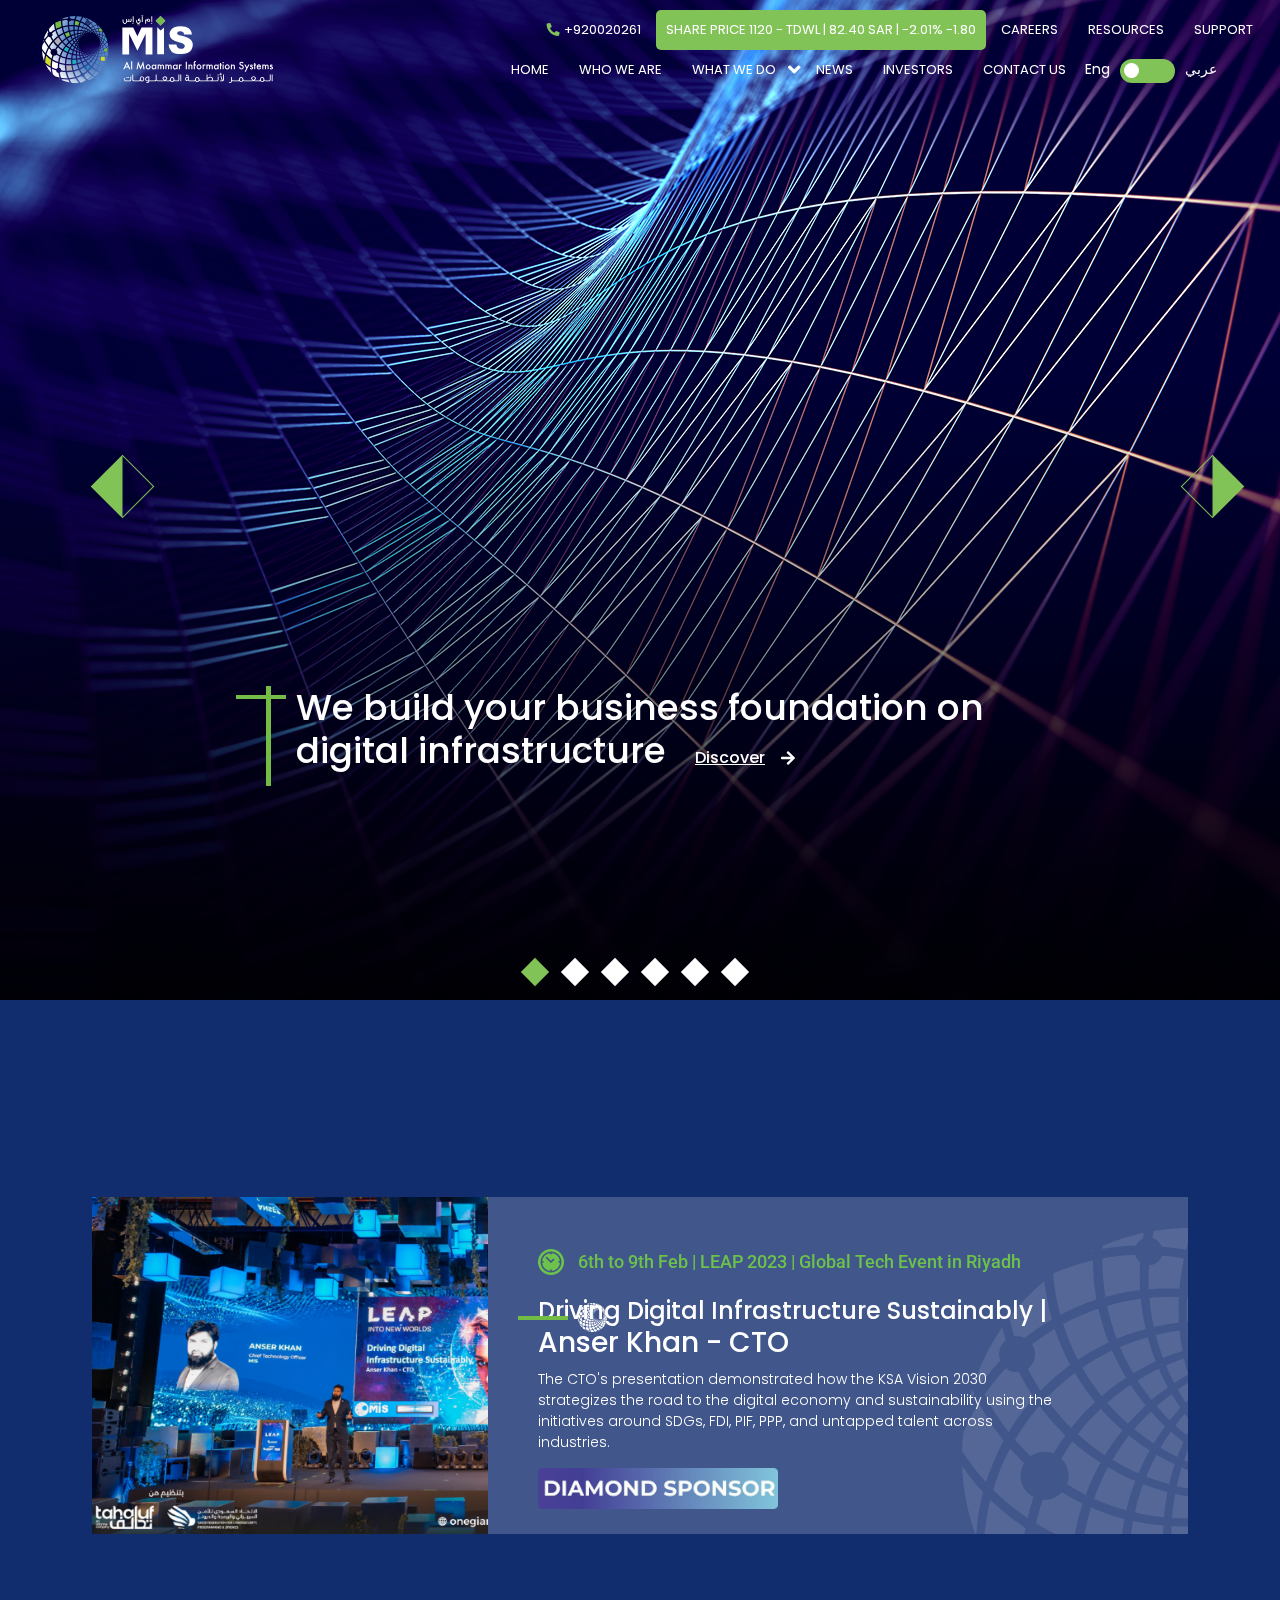
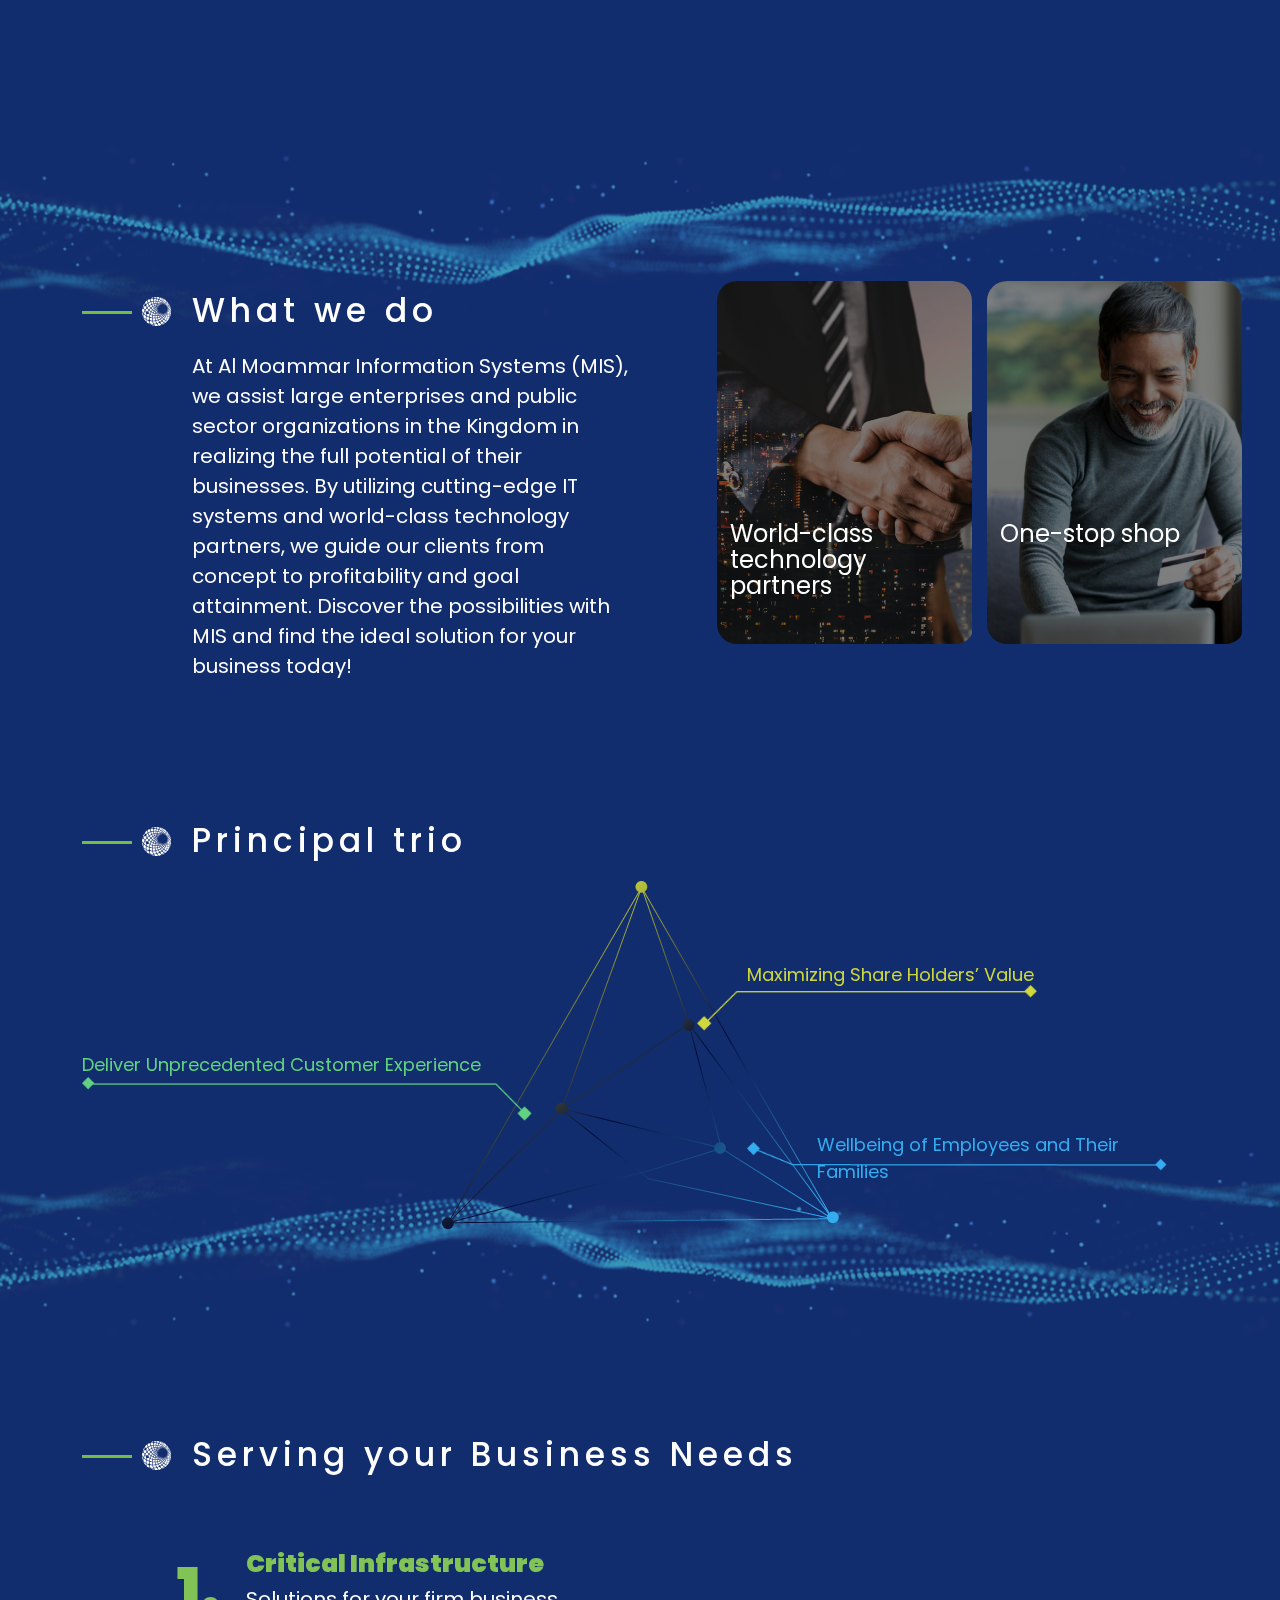
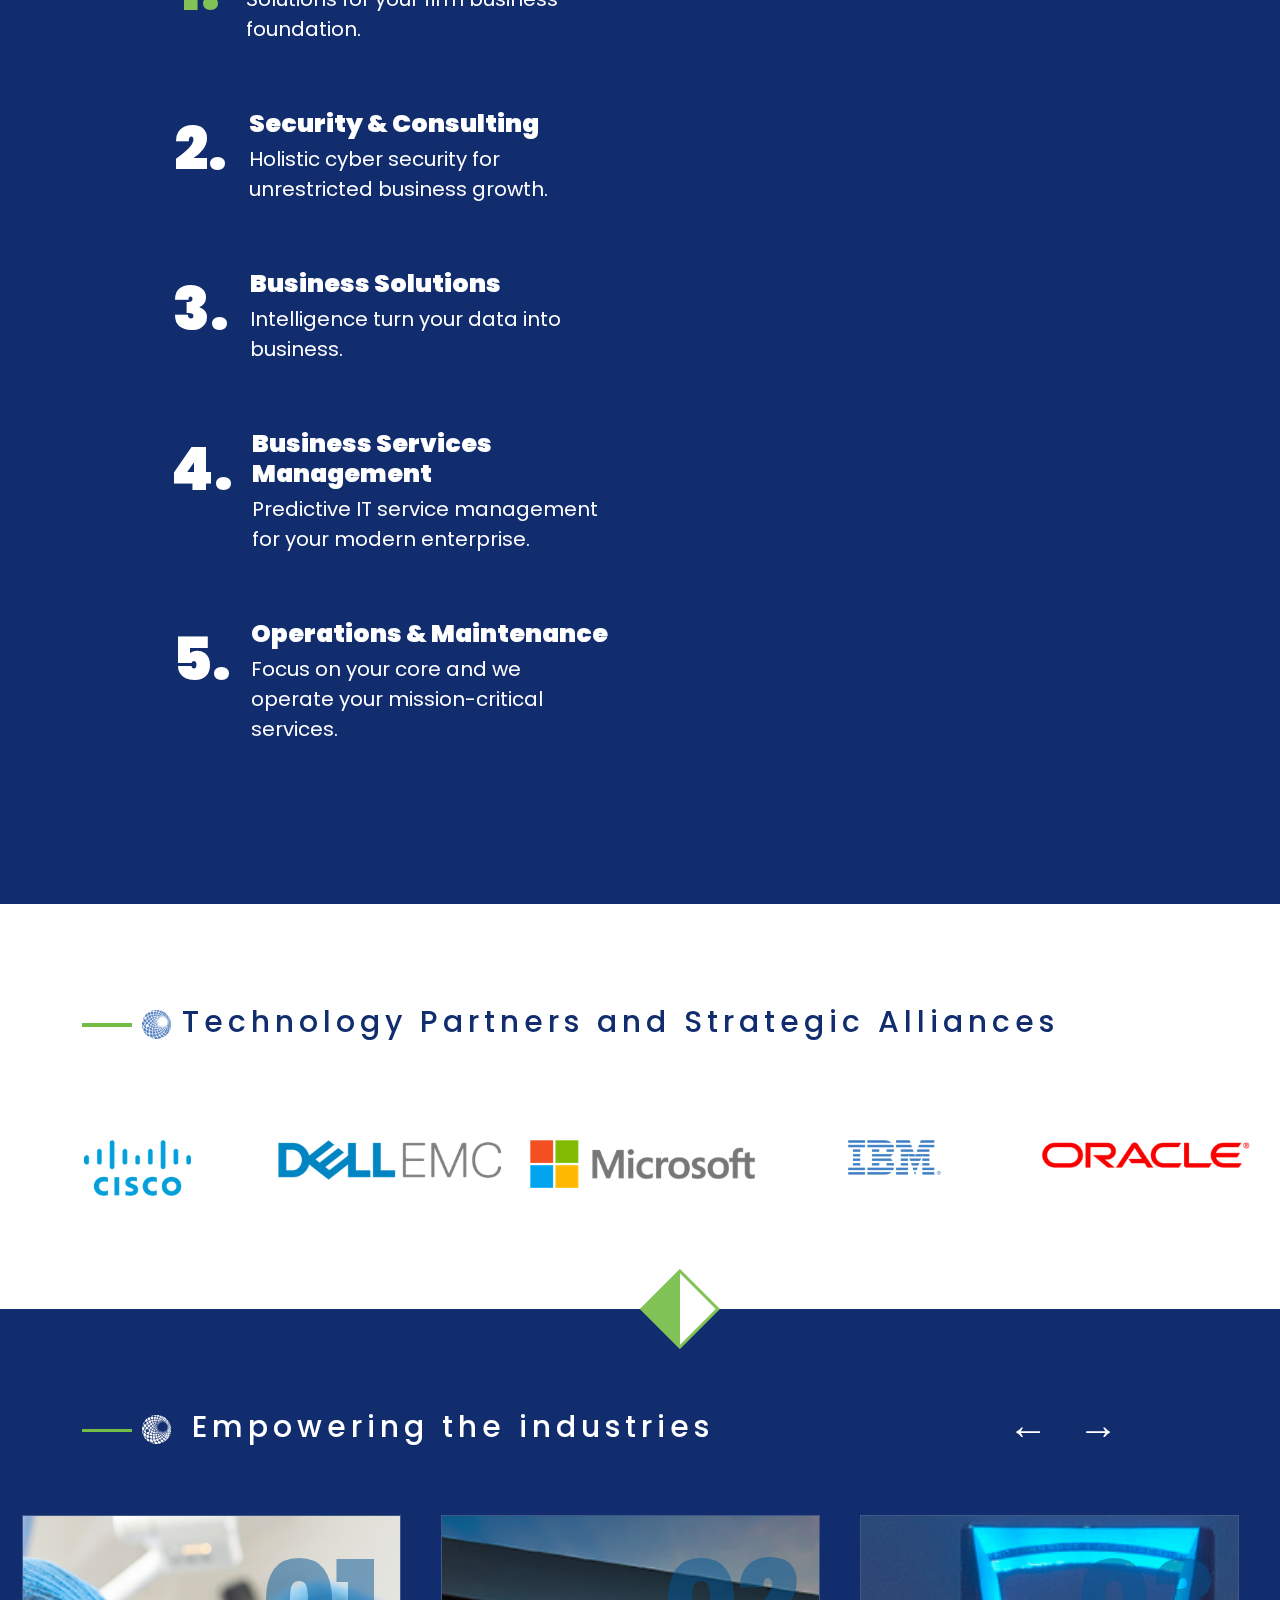
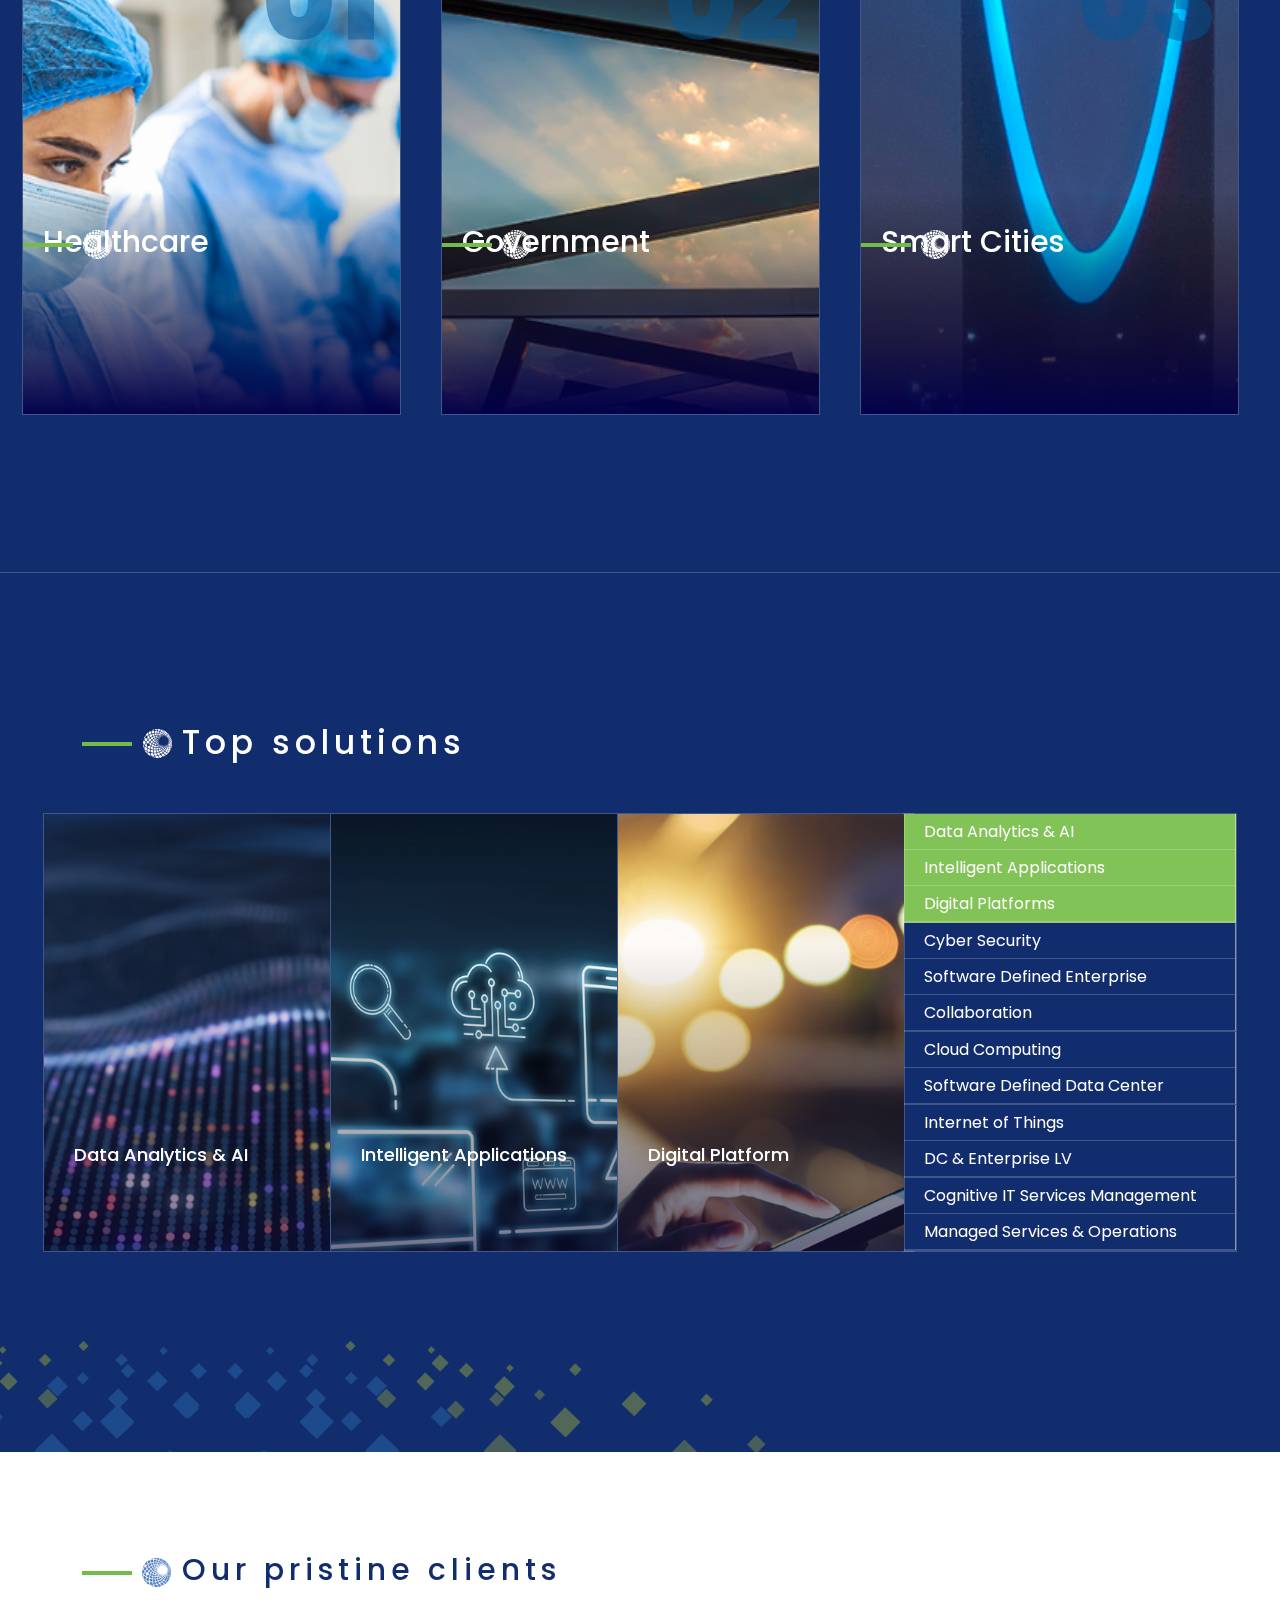
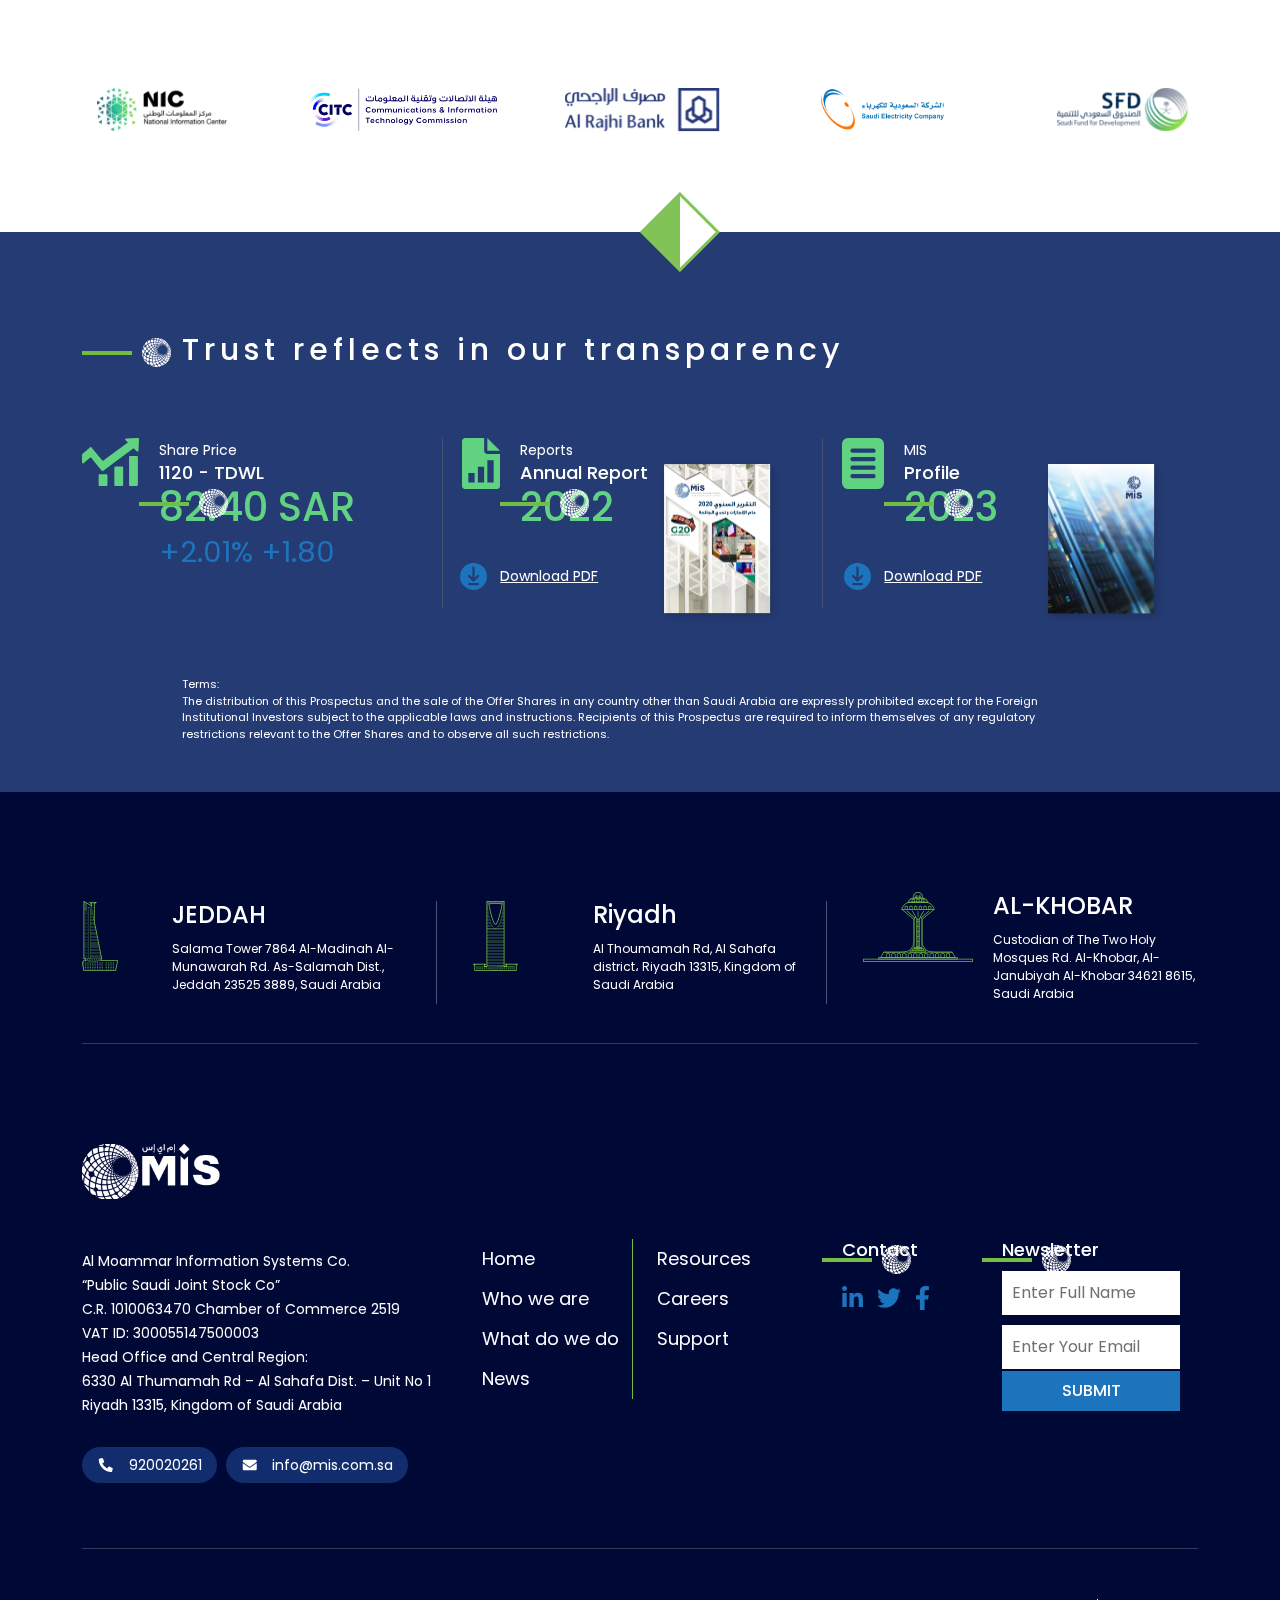
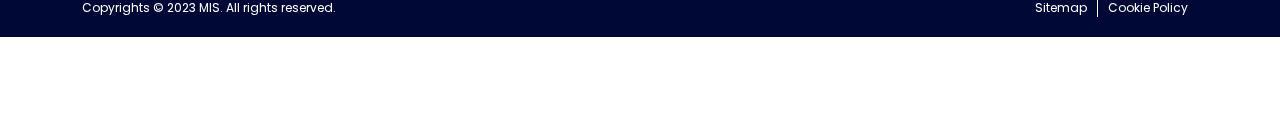
==== commit b760739c: "Merge pull request #71 from Centric-DXB/mohsin" ====
--- a/index.html
+++ b/index.html
@@ -201,7 +201,6 @@
               </ul>
             </div>
             
-            <div class="mobileSharePrice">
             <!-- <div class="mobileSharePrice">
               <a href="#">share price 156.20 - TDWL | 156.00 SAR | 1.03% 1.60</a>
             </div> -->
@@ -1483,21 +1482,21 @@
             </div>
             <div id="data-one" class="topsolutions-content-wrapper" data-tab="tab1">
               <div class="topsolutions-mobile-content">
-                <img src="assets/images/tabimage1.png" alt="">
+                <img src="assets/images/tabimage-mobile1.png" alt="">
                 <div class="topsolutions-content">
                   <h2>Data Analytics & AI</h2>
                   <p>We don't do magic by predicting the future, we call it "artificial intelligence". </p>
                 </div>
               </div>
               <div class="topsolutions-mobile-content">
-                <img src="assets/images/tabimage2.png" alt="">
+                <img src="assets/images/tabimage-mobile2.png" alt="">
                 <div class="topsolutions-content">
                   <h2>Intelligent Applications</h2>
                   <p>Data-driven applications for your modern businesses and customer-centric experiences. </p>
                 </div>
               </div>
               <div class="topsolutions-mobile-content">
-                <img src="assets/images/tabimage3.png" alt="">
+                <img src="assets/images/tabimage-mobile3.png" alt="">
                 <div class="topsolutions-content">
                   <h2>Intelligent Applications</h2>
                   <p>Data-driven applications for your modern businesses and customer-centric experiences. </p>
@@ -1506,23 +1505,23 @@
             </div>
             <div id="data-two" class="topsolutions-content-wrapper" data-tab="tab2">
               <div class="topsolutions-mobile-content">
-                <img src="assets/images/tabimage1.png" alt="">
+                <img src="assets/images/tabimage-mobile1.png" alt="">
                 <div class="topsolutions-content">
-                  <h2>Data Analytics & AI</h2>
+                  <h2>Cyber Security</h2>
                   <p>We don't do magic by predicting the future, we call it "artificial intelligence". </p>
                 </div>
               </div>
               <div class="topsolutions-mobile-content">
-                <img src="assets/images/tabimage2.png" alt="">
+                <img src="assets/images/tabimage-mobile2.png" alt="">
                 <div class="topsolutions-content">
-                  <h2>Intelligent Applications</h2>
+                  <h2>Software Defined Enterprise</h2>
                   <p>Data-driven applications for your modern businesses and customer-centric experiences. </p>
                 </div>
               </div>
               <div class="topsolutions-mobile-content">
-                <img src="assets/images/tabimage3.png" alt="">
+                <img src="assets/images/tabimage-mobile3.png" alt="">
                 <div class="topsolutions-content">
-                  <h2>Intelligent Applications</h2>
+                  <h2>Collaboration</h2>
                   <p>Data-driven applications for your modern businesses and customer-centric experiences. </p>
                 </div>
               </div>
@@ -1531,21 +1530,21 @@
               <div class="topsolutions-mobile-content">
                 <img src="assets/images/tabimage1.png" alt="">
                 <div class="topsolutions-content">
-                  <h2>Data Analytics & AI</h2>
+                  <h2>Cloud Computing</h2>
                   <p>We don't do magic by predicting the future, we call it "artificial intelligence". </p>
                 </div>
               </div>
               <div class="topsolutions-mobile-content">
                 <img src="assets/images/tabimage2.png" alt="">
                 <div class="topsolutions-content">
-                  <h2>Intelligent Applications</h2>
+                  <h2>Software Defined Data Center</h2>
                   <p>Data-driven applications for your modern businesses and customer-centric experiences. </p>
                 </div>
               </div>
               <div class="topsolutions-mobile-content">
                 <img src="assets/images/tabimage3.png" alt="">
                 <div class="topsolutions-content">
-                  <h2>Intelligent Applications</h2>
+                  <h2>Internet of Things</h2>
                   <p>Data-driven applications for your modern businesses and customer-centric experiences. </p>
                 </div>
               </div>
@@ -1554,21 +1553,21 @@
               <div class="topsolutions-mobile-content">
                 <img src="assets/images/tabimage1.png" alt="">
                 <div class="topsolutions-content">
-                  <h2>Data Analytics & AI</h2>
+                  <h2>DC &amp; Enterprise LV </h2>
                   <p>We don't do magic by predicting the future, we call it "artificial intelligence". </p>
                 </div>
               </div>
               <div class="topsolutions-mobile-content">
                 <img src="assets/images/tabimage2.png" alt="">
                 <div class="topsolutions-content">
-                  <h2>Intelligent Applications</h2>
+                  <h2>Cognitive IT Services Management</h2>
                   <p>Data-driven applications for your modern businesses and customer-centric experiences. </p>
                 </div>
               </div>
               <div class="topsolutions-mobile-content">
                 <img src="assets/images/tabimage3.png" alt="">
                 <div class="topsolutions-content">
-                  <h2>Intelligent Applications</h2>
+                  <h2>Managed Services &amp; Operations</h2>
                   <p>Data-driven applications for your modern businesses and customer-centric experiences. </p>
                 </div>
               </div>
--- a/assets/css/style.css
+++ b/assets/css/style.css
@@ -1,12063 +1 @@
-@charset "UTF-8";
-@import url("https://fonts.googleapis.com/css2?family=Poppins:wght@100;200;300;400;500;600&family=Roboto:wght@100;300;400;500;700;900&display=swap");
-:root {
-  --footer-bg: #000836;
-  --light-green: #73BC45;
-  --white: #fff;
-  --blue-color: #1C6C96;
-  --dark-blue-color: #122D6E;
-  --blue-normal: #1C75BC;
-  --dull-purple: #253B73;
-  --light-parrot-green: #61D281;
-  --medium-grey: #707070;
-  --slider-active-green: #81C357;
-  --mobile-navigation: #80C156;
-  --dark-purple: #122D6E;
-  --black-color: #000000;
-  --carousel-hover-bg: #051231;
-  --seminar-green-color: #6CC24A;
-  --poppins: "Poppins", sans-serif;
-  --roboto: "Roboto", sans-serif;
-  --arabic-font: "Droid Arabic Kufi";
-  --font-weight-lighter: 100;
-  --font-weight-light: 200;
-  --font-weight-normal: 300;
-  --font-weight-medium: 400;
-  --font-weight-bold: 500;
-  --font-weight-bolder: 600;
-}
-
-header {
-  position: fixed;
-  z-index: 99;
-  width: 100%;
-  transition: all 0.2s linear;
-  top: 0;
-}
-@media (max-width: 992px) {
-  header {
-    background: black;
-    padding: 10px 0 20px 0 !important;
-    position: relative;
-  }
-}
-header.fixed {
-  position: fixed;
-  background: rgba(0, 0, 0, 0.4);
-  backdrop-filter: blur(30px);
-  transition: all 0.2s linear;
-  top: 0;
-  left: 0;
-  padding: 10px 0;
-  box-shadow: 0 5px 10px rgba(0, 0, 0, 0.1);
-}
-header.fixed .top-main-navigation {
-  margin-bottom: 10px;
-}
-header.fixed .top-main-navigation ul li a {
-  color: var(--white);
-}
-header.fixed .top-main-navigation ul li select {
-  color: var(--white);
-}
-@media (max-width: 992px) {
-  header.fixed {
-    position: relative;
-    padding: 0;
-    background: black;
-  }
-}
-header.fixed .main-menu ul li a {
-  color: var(--white);
-}
-header.fixed .main-menu ul li a.search {
-  background: var(--slider-active-green);
-}
-header.fixed .main-menu ul li a.search svg {
-  color: var(--white);
-}
-header.fixed .main-menu .lang-toggle1 {
-  color: var(--white);
-}
-header .logo {
-  padding: 15px 0 15px 30px;
-  display: block;
-}
-@media (max-width: 767px) {
-  header .logo {
-    padding-left: 0;
-    text-align: center;
-  }
-}
-header .logo img {
-  max-width: 100%;
-}
-@media (max-width: 768px) {
-  header .top-main-navigation {
-    background: transparent;
-  }
-}
-header .top-main-navigation ul {
-  display: flex;
-  justify-content: flex-end;
-  margin-top: 10px;
-}
-@media (max-width: 767px) {
-  header .top-main-navigation ul {
-    justify-content: center;
-  }
-}
-@media (max-width: 600px) {
-  header .top-main-navigation ul {
-    justify-content: center;
-    flex-direction: column;
-    margin-bottom: 30px;
-  }
-}
-header .top-main-navigation ul li {
-  display: block;
-  font-size: 13px;
-  padding: 0 15px;
-  line-height: 40px;
-  text-transform: uppercase;
-  font-family: var(--poppins);
-}
-header .top-main-navigation ul li.arabic-text {
-  display: none;
-}
-@media (min-width: 992px) and (max-width: 1100px) {
-  header .top-main-navigation ul li {
-    padding: 0 10px;
-    font-size: 11px;
-  }
-}
-@media (min-width: 768px) and (max-width: 992px) {
-  header .top-main-navigation ul li {
-    padding: 0 10px;
-    font-size: 11px;
-  }
-}
-@media (max-width: 600px) {
-  header .top-main-navigation ul li {
-    text-align: center;
-  }
-}
-header .top-main-navigation ul li .topMainNavigationPhone {
-  color: var(--slider-active-green);
-}
-header .top-main-navigation ul li a {
-  color: var(--white);
-  text-decoration: none;
-  line-height: 40px;
-  display: inline-block;
-  transition: all 0.3s linear;
-}
-header .top-main-navigation ul li a:hover {
-  color: var(--slider-active-green);
-  border-bottom: 3px solid var(--slider-active-green);
-  transition: all 0.3s linear;
-}
-header .top-main-navigation ul .topMainNavigationSharePrice {
-  border-radius: 5px;
-  padding: 0px 10px;
-  height: 40px;
-  background-color: var(--slider-active-green);
-}
-header .top-main-navigation ul .topMainNavigationSharePrice:hover {
-  color: var(--slider-active-green);
-  border: 2px solid var(--white);
-  transition: all 0.3s linear;
-}
-header .top-main-navigation ul .topMainNavigationSharePrice .anchorText {
-  color: var(--white);
-  text-decoration: none;
-  line-height: 40px;
-  display: inline-block;
-  transition: all 0.3s linear;
-}
-header .top-main-navigation ul .topMainNavigationSharePrice .anchorText:hover {
-  color: var(--white);
-  border-bottom: 0px;
-  transition: all 0.3s linear;
-}
-header .top-main-navigation ul .topMainNavigationSharePrice select {
-  background: transparent;
-  padding: 10px;
-  color: var(--white);
-}
-@media (max-width: 768px) {
-  header .main-menu {
-    text-align: right;
-    position: relative;
-    padding-bottom: 20px;
-  }
-}
-header .main-menu ul {
-  display: inline-flex;
-  justify-content: flex-end;
-  width: 85%;
-}
-@media (min-width: 1400px) and (max-width: 1500px) {
-  header .main-menu ul {
-    width: 80%;
-  }
-}
-@media (min-width: 1300px) and (max-width: 1400px) {
-  header .main-menu ul {
-    width: 80%;
-  }
-}
-@media (min-width: 1100px) and (max-width: 1300px) {
-  header .main-menu ul {
-    width: 80%;
-  }
-}
-@media (min-width: 768px) and (max-width: 1100px) {
-  header .main-menu ul {
-    width: 75%;
-  }
-}
-@media (max-width: 768px) {
-  header .main-menu ul {
-    display: none;
-    width: 100%;
-    margin-bottom: 20px;
-    transition: all 0.3s linear;
-  }
-}
-header .main-menu ul.active {
-  display: block;
-  width: 100%;
-  transition: all 0.3s linear;
-  top: 50px;
-  position: relative;
-}
-header .main-menu ul li {
-  display: block;
-  font-size: 13px;
-  padding: 0 15px;
-  line-height: 40px;
-  text-transform: uppercase;
-  font-family: var(--poppins);
-  position: relative;
-}
-header .main-menu ul li.arabic-text {
-  display: none;
-}
-header .main-menu ul li.sub-menu {
-  padding: 0 25px 0 15px;
-}
-header .main-menu ul li.sub-menu:hover .downarrow-icon::before {
-  color: var(--slider-active-green);
-  transition: all 0.2s linear;
-}
-header .main-menu ul li.sub-menu .downarrow-icon::before {
-  position: absolute;
-  content: "\f107";
-  font-weight: 900;
-  font-family: "Font Awesome 5 Free";
-  top: 0;
-  right: 0;
-  color: #fff;
-  font-size: 20px;
-}
-@media (min-width: 992px) and (max-width: 1100px) {
-  header .main-menu ul li {
-    padding: 0 10px;
-    font-size: 11px;
-  }
-}
-@media (min-width: 768px) and (max-width: 992px) {
-  header .main-menu ul li {
-    padding: 0 10px;
-    font-size: 11px;
-  }
-}
-@media (max-width: 768px) {
-  header .main-menu ul li {
-    text-align: right;
-  }
-}
-header .main-menu ul li a {
-  color: var(--white);
-  text-decoration: none;
-  line-height: 40px;
-  display: inline-block;
-  transition: all 0.3s linear;
-}
-header .main-menu ul li a:hover {
-  color: var(--slider-active-green);
-  border-bottom: 3px solid var(--slider-active-green);
-  transition: all 0.3s linear;
-}
-header .main-menu ul li a svg {
-  margin-left: 5px;
-  transform: rotate(0deg);
-  transition: all 0.5s ease;
-}
-header .main-menu ul li a:hover svg {
-  transform: rotate(-180deg);
-  transition: all 0.5s ease;
-}
-header .main-menu ul li a.search {
-  background: var(--white);
-  border-radius: 50px;
-  width: 30px;
-  height: 30px;
-  display: block;
-  text-align: center;
-  padding-top: 6px;
-  margin-top: 5px;
-  line-height: 20px;
-}
-@media (max-width: 768px) {
-  header .main-menu ul li a.search {
-    display: inline-block;
-  }
-}
-header .main-menu ul li a.search svg {
-  color: black;
-  font-size: 16px;
-  margin-left: 0;
-}
-header .main-menu ul li a.search:hover svg {
-  transform: rotate(0deg);
-}
-header .main-menu ul li ul.dropdown--menu {
-  position: absolute;
-  top: 100%;
-  left: 10px;
-  width: 200px;
-  display: block;
-  background: rgba(0, 0, 0, 0.4);
-  backdrop-filter: blur(30px);
-  opacity: 0;
-  transition: all 0.5s ease;
-  transform: scaleY(0);
-  transform-origin: top;
-}
-header .main-menu ul li ul.dropdown--menu::before {
-  border-top: 7px solid transparent;
-  border-left: 7px solid transparent;
-  border-right: 7px solid transparent;
-  border-bottom: 7px solid rgba(0, 0, 0, 0.4);
-  left: 20%;
-  top: -14px;
-  position: absolute;
-  content: "";
-}
-header .main-menu ul li ul.dropdown--menu li {
-  border-bottom: 1px solid rgba(0, 0, 0, 0.2);
-  padding: 0;
-}
-header .main-menu ul li ul.dropdown--menu li a {
-  color: var(--white);
-  display: block;
-  padding: 0 10px;
-}
-header .main-menu ul li ul.dropdown--menu li a:hover {
-  background: var(--slider-active-green);
-}
-header .main-menu ul li:hover ul.dropdown--menu {
-  opacity: 1;
-  transition: all 0.5s ease;
-  transform: scaleY(1);
-}
-header .main-menu .lang-toggle1 {
-  display: inline-flex;
-  border: 0 solid #fff;
-  color: var(--white);
-  font-size: 14px;
-  margin-right: 10px;
-  font-family: var(--poppins);
-  /* Rounded sliders */
-}
-@media (max-width: 768px) {
-  header .main-menu .lang-toggle1 {
-    position: absolute;
-    top: 0;
-    right: 60px;
-  }
-}
-header .main-menu .lang-toggle1 .switch1 {
-  position: relative;
-  display: inline-block;
-  width: 55px;
-  height: 24px;
-  margin: 0 10px;
-}
-header .main-menu .lang-toggle1 .switch1 input {
-  opacity: 0;
-  width: 0;
-  height: 0;
-}
-header .main-menu .lang-toggle1 .slider1 {
-  position: absolute;
-  cursor: pointer;
-  top: 0;
-  left: 0;
-  right: 0;
-  bottom: 0;
-  background-color: var(--slider-active-green);
-  -webkit-transition: 0.4s;
-  transition: 0.4s;
-}
-header .main-menu .lang-toggle1 .slider1:before {
-  position: absolute;
-  content: "";
-  height: 15px;
-  width: 15px;
-  left: 4px;
-  bottom: 5px;
-  background-color: white;
-  -webkit-transition: 0.4s;
-  transition: 0.4s;
-}
-header .main-menu .lang-toggle1 input:checked + .slider1 {
-  background-color: var(--slider-active-green);
-}
-header .main-menu .lang-toggle1 input:focus + .slider1 {
-  box-shadow: 0 0 1px #2196f3;
-}
-header .main-menu .lang-toggle1 input:checked + .slider1:before {
-  -webkit-transform: translateX(26px);
-  -ms-transform: translateX(26px);
-  transform: translateX(26px);
-}
-header .main-menu .lang-toggle1 .slider1.round {
-  border-radius: 34px;
-}
-header .main-menu .lang-toggle1 .slider1.round:before {
-  border-radius: 50%;
-}
-header .mobileSharePrice {
-  display: block;
-  background: var(--slider-active-green);
-  border-radius: 5px;
-  padding: 10px 0;
-  text-align: center;
-}
-header .mobileSharePrice a {
-  color: #fff;
-}
-header .mobile--header {
-  display: flex;
-  justify-content: space-between;
-  margin-bottom: 20px;
-}
-header .mobile--header .menu-menu .mobile-menu {
-  display: inline-block;
-  border-radius: 50px;
-  padding: 15px;
-  margin: 15px 0 0 0;
-  cursor: pointer;
-}
-header .mobile--header .menu-menu .mobile-menu svg {
-  color: var(--white);
-  font-size: 30px;
-}
-header .mobile--header .menu-menu .navigation {
-  position: absolute;
-  top: 61px;
-  left: 0;
-  width: 100%;
-  background: var(--blue-normal);
-  display: none;
-}
-header .mobile--header .menu-menu .navigation ul {
-  display: block;
-  width: 100%;
-}
-header .mobile--header .menu-menu .navigation ul li {
-  border-bottom: 1px solid rgba(255, 255, 255, 0.2);
-  line-height: 45px;
-  font-size: 16px;
-  text-align: left;
-  position: relative;
-}
-@media (max-width: 450px) {
-  header .mobile--header .menu-menu .navigation ul li {
-    font-size: 12px;
-  }
-}
-header .mobile--header .menu-menu .navigation ul li span {
-  display: inline-block;
-  position: absolute;
-  top: 0;
-  right: 0;
-  padding: 0 10px;
-  cursor: pointer;
-}
-header .mobile--header .menu-menu .navigation ul li span svg {
-  color: var(--white);
-}
-header .mobile--header .menu-menu .navigation ul li.arabic-text {
-  display: none;
-}
-header .mobile--header .menu-menu .navigation ul li a {
-  color: var(--white);
-  text-decoration: none;
-  display: block;
-  padding: 0 0 0 20px;
-}
-header .mobile--header .menu-menu .navigation ul li select {
-  background: transparent;
-  color: var(--white);
-  margin-left: 20px;
-}
-header .mobile--header .menu-menu .navigation ul li ul.dropdown--menu {
-  position: relative;
-  display: none;
-  background: var(--blue-color);
-}
-header .mobile--header .mobile-logo {
-  display: block;
-  padding: 10px 0 0 0;
-}
-header .mobile--header .mobile-search-wrapper .mobilesearch {
-  background: var(--mobile-navigation);
-  border-radius: 50px;
-  width: 45px;
-  height: 45px;
-  display: block;
-  text-align: center;
-  padding-top: 11px;
-  margin-top: 10px;
-}
-header .mobile--header .mobile-search-wrapper .mobilesearch svg {
-  color: var(--white);
-  font-size: 21px;
-}
-header .navigation {
-  position: relative;
-  top: 10px;
-  left: 0;
-  width: 100%;
-  background: var(--blue-normal);
-  display: none;
-  margin-bottom: 20px;
-}
-header .navigation ul {
-  display: block;
-  width: 100%;
-}
-header .navigation ul li {
-  border-bottom: 1px solid rgba(255, 255, 255, 0.2);
-  line-height: 45px;
-  font-size: 16px;
-  text-align: left;
-  position: relative;
-}
-@media (max-width: 450px) {
-  header .navigation ul li {
-    font-size: 12px;
-  }
-}
-header .navigation ul li span {
-  display: inline-block;
-  position: absolute;
-  top: 0;
-  right: 0;
-  padding: 0 10px;
-  cursor: pointer;
-}
-header .navigation ul li span svg {
-  color: var(--white);
-}
-header .navigation ul li.arabic-text {
-  display: none;
-}
-header .navigation ul li a {
-  color: var(--white);
-  text-decoration: none;
-  display: block;
-  padding: 0 0 0 20px;
-}
-header .navigation ul li select {
-  background: transparent;
-  color: var(--white);
-  margin-left: 20px;
-}
-header .navigation ul li ul.dropdown--menu {
-  position: relative;
-  display: none;
-  background: var(--blue-color);
-}
-.preloader {
-  position: fixed;
-  top: 0;
-  left: 0;
-  width: 100%;
-  height: 100%;
-  z-index: 999;
-  background: #253b73;
-  text-align: center;
-  display: flex;
-  flex-direction: column;
-  align-items: center;
-  justify-content: center;
-}
-.preloader.open {
-  display: none;
-}
-.preloader .whitebackground {
-  margin-top: 100px;
-}
-.preloader .whitebackground .lds-ripple {
-  display: inline-block;
-  position: relative;
-  width: 200px;
-  height: 200px;
-}
-.preloader .whitebackground .lds-ripple div {
-  position: absolute;
-  border: 2px solid #fff;
-  opacity: 1;
-  border-radius: 50%;
-  animation: lds-ripple 1s cubic-bezier(0, 0.2, 0.8, 1) infinite;
-}
-.preloader .whitebackground .lds-ripple div:nth-child(2) {
-  animation-delay: -0.5s;
-}
-@keyframes lds-ripple {
-  0% {
-    top: 36px;
-    left: 36px;
-    width: 0;
-    height: 0;
-    opacity: 0;
-  }
-  4.9% {
-    top: 100px;
-    left: 100px;
-    width: 0;
-    height: 0;
-    opacity: 0;
-  }
-  5% {
-    top: 100px;
-    left: 100px;
-    width: 0;
-    height: 0;
-    opacity: 1;
-  }
-  100% {
-    top: 0px;
-    left: 0px;
-    width: 200px;
-    height: 200px;
-    opacity: 0;
-  }
-}
-
-.foot {
-  display: block;
-  background: var(--footer-bg);
-  padding-top: 70px;
-}
-.foot .footer-logo {
-  display: block;
-  padding: 100px 0 40px;
-}
-@media (max-width: 992px) {
-  .foot .footer-logo {
-    text-align: center;
-    padding: 30px 0 40px;
-  }
-}
-@media (max-width: 600px) {
-  .foot .footer-logo {
-    padding-left: 30px;
-  }
-}
-.foot .footer-location {
-  display: inline-flex;
-  justify-content: space-between;
-  align-items: center;
-  padding: 30px 60px;
-  color: #fff;
-  border-bottom: 1px solid rgba(255, 255, 255, 0.2);
-}
-@media (min-width: 1300px) and (max-width: 1400px) {
-  .foot .footer-location {
-    padding: 30px 0;
-  }
-}
-@media (min-width: 1200px) and (max-width: 1300px) {
-  .foot .footer-location {
-    padding: 30px 0;
-  }
-}
-@media (min-width: 1100px) and (max-width: 1200px) {
-  .foot .footer-location {
-    padding: 30px 0;
-  }
-}
-@media (min-width: 992px) and (max-width: 1100px) {
-  .foot .footer-location {
-    padding: 30px 0;
-  }
-}
-@media (min-width: 768px) and (max-width: 992px) {
-  .foot .footer-location {
-    padding: 30px 0;
-    flex-direction: column;
-  }
-}
-@media (max-width: 767px) {
-  .foot .footer-location {
-    padding: 30px 0;
-    flex-direction: column;
-    margin: 0 50px;
-    border-bottom: none;
-  }
-}
-.foot .footer-location .location {
-  display: flex;
-  position: relative;
-  width: 30%;
-}
-@media (min-width: 768px) and (max-width: 992px) {
-  .foot .footer-location .location {
-    width: 100%;
-    margin-bottom: 80px;
-  }
-}
-@media (max-width: 767px) {
-  .foot .footer-location .location {
-    width: 100%;
-    margin-bottom: 80px;
-  }
-}
-@media (max-width: 550px) {
-  .foot .footer-location .location {
-    width: 100%;
-    margin-bottom: 50px;
-    background: url(../images/lightbottomline.png) no-repeat bottom center;
-    padding-bottom: 50px;
-  }
-}
-@media (max-width: 992px) {
-  .foot .footer-location .location:last-child {
-    margin-bottom: 0;
-  }
-}
-@media (max-width: 550px) {
-  .foot .footer-location .location:last-child {
-    margin-bottom: 0;
-    background: none;
-  }
-}
-.foot .footer-location .location::after {
-  content: "";
-  position: absolute;
-  width: 1px;
-  height: 100%;
-  background: rgba(255, 255, 255, 0.3);
-  right: -30px;
-  top: 0;
-}
-@media (min-width: 1300px) and (max-width: 1400px) {
-  .foot .footer-location .location::after {
-    right: 0px;
-  }
-}
-@media (min-width: 1200px) and (max-width: 1300px) {
-  .foot .footer-location .location::after {
-    right: -20px;
-  }
-}
-@media (min-width: 1100px) and (max-width: 1200px) {
-  .foot .footer-location .location::after {
-    right: -20px;
-  }
-}
-@media (min-width: 992px) and (max-width: 1100px) {
-  .foot .footer-location .location::after {
-    right: -20px;
-  }
-}
-@media (min-width: 768px) and (max-width: 992px) {
-  .foot .footer-location .location::after {
-    width: 100%;
-    height: 1px;
-    left: 0;
-    top: 205px;
-  }
-}
-@media (max-width: 767px) {
-  .foot .footer-location .location::after {
-    width: 100%;
-    height: 1px;
-    left: 0;
-    top: 205px;
-  }
-}
-@media (max-width: 550px) {
-  .foot .footer-location .location::after {
-    display: none;
-  }
-}
-.foot .footer-location .location:last-child::after {
-  display: none;
-}
-.foot .footer-location .location .location-info {
-  padding-left: 20px;
-}
-@media (min-width: 1300px) and (max-width: 1400px) {
-  .foot .footer-location .location .location-info {
-    width: 90%;
-  }
-}
-@media (min-width: 1200px) and (max-width: 1300px) {
-  .foot .footer-location .location .location-info {
-    width: 100%;
-  }
-}
-@media (min-width: 1100px) and (max-width: 1200px) {
-  .foot .footer-location .location .location-info {
-    width: 100%;
-  }
-}
-@media (min-width: 992px) and (max-width: 1100px) {
-  .foot .footer-location .location .location-info {
-    width: 100%;
-  }
-}
-@media (min-width: 768px) and (max-width: 992px) {
-  .foot .footer-location .location .location-info {
-    width: 100%;
-    text-align: center;
-  }
-}
-@media (max-width: 767px) {
-  .foot .footer-location .location .location-info {
-    text-align: center;
-  }
-}
-.foot .footer-location .location .location-info.jeddah {
-  background: url(../images/jeddah.svg) no-repeat 0 0;
-  padding-left: 90px;
-}
-@media (max-width: 992px) {
-  .foot .footer-location .location .location-info.jeddah {
-    padding: 100px 0 0 0;
-    background: url(../images/jeddah.svg) no-repeat top center;
-  }
-}
-.foot .footer-location .location .location-info.riyadh {
-  background: url(../images/riyadh.svg) no-repeat 0 0;
-  padding-left: 120px;
-}
-@media (max-width: 992px) {
-  .foot .footer-location .location .location-info.riyadh {
-    padding: 100px 0 0 0;
-    background: url(../images/riyadh.svg) no-repeat top center;
-  }
-}
-.foot .footer-location .location .location-info.alkhobar {
-  background: url(../images/khobar.svg) no-repeat 0 0;
-  padding-left: 130px;
-}
-@media (max-width: 992px) {
-  .foot .footer-location .location .location-info.alkhobar {
-    padding: 100px 0 0 0;
-    background: url(../images/khobar.svg) no-repeat top center;
-  }
-}
-.foot .footer-location .location .location-info.arabic-text {
-  display: none;
-}
-.foot .footer-location .location .location-info h3 {
-  font-size: 24px;
-  font-weight: 500;
-  margin-bottom: 10px;
-}
-.foot .footer-location .location .location-info p {
-  font-size: 12px;
-  font-weight: 400;
-  margin-bottom: 10px;
-}
-@media (max-width: 992px) {
-  .foot .footer-location .location .location-info p {
-    text-align: center;
-  }
-}
-.foot .footer-company-info {
-  display: block;
-  padding: 10px 0 0 0;
-}
-.foot .footer-company-info.arabic-text {
-  display: none;
-}
-.foot .footer-company-info .contact-info {
-  display: block;
-}
-@media (max-width: 991px) {
-  .foot .footer-company-info {
-    padding: 50px 0 100px 0;
-    display: none;
-  }
-}
-@media (max-width: 600px) {
-  .foot .footer-company-info {
-    padding: 50px 30px 100px;
-  }
-}
-.foot .footer-company-info p {
-  color: #fff;
-  font-size: 14px;
-  line-height: 24px;
-}
-.foot .footer-company-info .contact-info {
-  color: var(--white);
-  margin-top: 30px;
-  font-size: 14px;
-}
-.foot .footer-company-info .contact-info .info-detail {
-  display: inline-block;
-  padding: 0 15px;
-  line-height: 36px;
-  background: var(--dark-purple);
-  border-radius: 50px;
-  margin-right: 5px;
-  transition: all 0.2s ease-in-out;
-  cursor: pointer;
-  margin-bottom: 15px;
-}
-@media (max-width: 400px) {
-  .foot .footer-company-info .contact-info .info-detail {
-    margin-bottom: 10px;
-  }
-}
-.foot .footer-company-info .contact-info .info-detail svg {
-  margin-right: 10px;
-}
-.foot .footer-company-info .contact-info .info-detail a {
-  color: var(--white);
-  text-decoration: none;
-}
-.foot .footer-company-info .contact-info .info-detail:hover {
-  background: var(--footer-bg);
-  transition: all 0.2s ease-in-out;
-}
-.foot .footer-links {
-  display: block;
-}
-@media (max-width: 992px) {
-  .foot .footer-links {
-    padding: 0 0 50px 0;
-  }
-}
-.foot .footer-links .links {
-  display: inline-flex;
-  width: 48%;
-  flex-direction: column;
-  border-right: 1px solid #73BC45;
-}
-.foot .footer-links .links.arabic-text {
-  display: none;
-}
-.foot .footer-links .links:nth-child(2) {
-  border: none;
-}
-@media (max-width: 991px) {
-  .foot .footer-links .links:nth-child(2) {
-    margin-bottom: 0;
-  }
-}
-.foot .footer-links .links li {
-  display: inline-block;
-  width: 100%;
-  line-height: 40px;
-  font-size: 18px;
-}
-@media screen and (max-width: 991px) {
-  .foot .footer-links .links li {
-    width: 100%;
-    line-height: 50px;
-  }
-}
-@media screen and (max-width: 480px) {
-  .foot .footer-links .links li {
-    font-size: 14px;
-  }
-}
-@media screen and (max-width: 991px) {
-  .foot .footer-links .links li:nth-child(5) {
-    padding-top: 15px;
-  }
-}
-.foot .footer-links .links li a {
-  display: block;
-  color: #fff;
-  text-decoration: none;
-  padding-left: 20px;
-}
-.foot .footer-two-div {
-  display: flex;
-}
-@media screen and (max-width: 991px) {
-  .foot .footer-two-div {
-    flex-direction: column;
-  }
-}
-.foot .footer-two-div .footer-social {
-  display: inline-block;
-  width: 45%;
-}
-.foot .footer-two-div .footer-social.arabic-text {
-  display: none;
-}
-@media screen and (max-width: 991px) {
-  .foot .footer-two-div .footer-social {
-    order: 2;
-    width: 100%;
-    display: block;
-    border-top: 1px solid rgba(255, 255, 255, 0.2);
-    padding-top: 50px;
-    text-align: center;
-  }
-}
-@media (max-width: 600px) {
-  .foot .footer-two-div .footer-social {
-    padding: 50px 30px 0;
-  }
-}
-.foot .footer-two-div .footer-social h2 {
-  font-size: 18px;
-  color: var(--white);
-}
-@media (max-width: 992px) {
-  .foot .footer-two-div .footer-social h2 {
-    margin-bottom: 20px;
-  }
-}
-.foot .footer-two-div .footer-social ul {
-  display: block;
-  margin-top: 20px;
-}
-.foot .footer-two-div .footer-social ul li {
-  display: inline-block;
-  font-size: 24px;
-  margin-right: 10px;
-}
-.foot .footer-two-div .footer-social ul li a {
-  color: var(--blue-normal);
-}
-@media screen and (max-width: 991px) {
-  .foot .footer-two-div .footer-social ul {
-    margin-top: 0;
-  }
-}
-.foot .footer-two-div .footer-social .contact-info-mobile {
-  display: none;
-  margin-top: 20px;
-}
-.foot .footer-two-div .footer-social .contact-info-mobile .info-detail {
-  display: inline-block;
-  background: var(--dark-purple);
-  color: var(--white);
-  line-height: 50px;
-  border-radius: 50px;
-  margin-right: 20px;
-  padding: 0 25px;
-  font-size: 14px;
-}
-@media (max-width: 483px) {
-  .foot .footer-two-div .footer-social .contact-info-mobile .info-detail {
-    margin-right: 10px;
-    padding: 0 15px;
-    line-height: 30px;
-  }
-}
-.foot .footer-two-div .footer-social .contact-info-mobile .info-detail svg {
-  margin-right: 10px;
-}
-@media (max-width: 483px) {
-  .foot .footer-two-div .footer-social .contact-info-mobile .info-detail svg {
-    margin-right: 3px;
-  }
-}
-.foot .footer-two-div .footer-social .contact-info-mobile .info-detail a {
-  text-decoration: none;
-  color: var(--white);
-}
-@media (max-width: 992px) {
-  .foot .footer-two-div .footer-social .contact-info-mobile {
-    display: block;
-  }
-}
-.foot .footer-two-div .footer-newsletter {
-  display: inline-block;
-  width: 50%;
-  color: var(--white);
-}
-.foot .footer-two-div .footer-newsletter.arabic-text {
-  display: none;
-}
-@media (max-width: 991px) {
-  .foot .footer-two-div .footer-newsletter {
-    margin-bottom: 50px;
-    width: 100%;
-    border-top: 1px solid rgba(255, 255, 255, 0.2);
-    padding-top: 50px;
-  }
-}
-@media (max-width: 600px) {
-  .foot .footer-two-div .footer-newsletter {
-    padding: 50px 30px 0;
-  }
-}
-.foot .footer-two-div .footer-newsletter .newsletter-form {
-  display: block;
-}
-@media (max-width: 991px) {
-  .foot .footer-two-div .footer-newsletter .newsletter-form {
-    width: 90%;
-  }
-}
-.foot .footer-two-div .footer-newsletter .newsletter-form input[type=text], .foot .footer-two-div .footer-newsletter .newsletter-form input.newsletter_field {
-  background: var(--white);
-  padding: 10px;
-  margin-bottom: 10px;
-  width: 100%;
-}
-.foot .footer-two-div .footer-newsletter .newsletter-form input[type=text]::placeholder, .foot .footer-two-div .footer-newsletter .newsletter-form input.newsletter_field::placeholder {
-  color: var(--medium-grey);
-}
-.foot .footer-two-div .footer-newsletter .newsletter-form input[type=submit], .foot .footer-two-div .footer-newsletter .newsletter-form button {
-  background: var(--blue-normal);
-  padding: 0;
-  color: var(--white);
-  border: none;
-  text-transform: uppercase;
-  font-size: 16px;
-  font-weight: 500;
-  width: 100%;
-  line-height: 40px;
-}
-.foot .footer-two-div .footer-newsletter .newsletter-form .g-recaptcha {
-  transform: scale(0.7);
-  transform-origin: 0 0;
-}
-@media (max-width: 1400px) {
-  .foot .footer-two-div .footer-newsletter .newsletter-form .g-recaptcha {
-    transform: scale(0.6);
-  }
-}
-@media (max-width: 1200px) {
-  .foot .footer-two-div .footer-newsletter .newsletter-form .g-recaptcha {
-    transform: scale(0.5);
-  }
-}
-@media (max-width: 992px) {
-  .foot .footer-two-div .footer-newsletter .newsletter-form .g-recaptcha {
-    transform: scale(1);
-    margin-bottom: 10px;
-  }
-}
-@media (max-width: 400px) {
-  .foot .footer-two-div .footer-newsletter .newsletter-form .g-recaptcha {
-    transform: scale(0.7);
-    margin-bottom: 0;
-  }
-}
-.foot .footer-two-div .footer-newsletter .newsletter-form .error {
-  color: red;
-  font-size: 12px;
-  padding-bottom: 10px;
-}
-.foot .footer-two-div .footer-newsletter .newsletter-form #captcha_error {
-  margin-top: -1.5em;
-}
-@media (max-width: 992px) {
-  .foot .footer-two-div .footer-newsletter .newsletter-form #captcha_error {
-    margin-top: -0.5em;
-  }
-}
-@media (max-width: 400px) {
-  .foot .footer-two-div .footer-newsletter .newsletter-form #captcha_error {
-    margin-top: -1.5em;
-  }
-}
-.foot .footer-two-div .footer-newsletter .newsletter-form #success-alert-newsletter {
-  background: var(--seminar-green-color);
-  text-align: center;
-  color: var(--white);
-  border: none;
-}
-.foot .footer-two-div .footer-newsletter h2 {
-  font-size: 18px;
-  margin-bottom: 10px;
-}
-.foot .footer-bottom {
-  padding: 0 0 20px;
-  font-family: var(--poppins);
-}
-.foot .footer-bottom.arabic-text {
-  display: none;
-}
-.foot .footer-bottom p {
-  color: #fff;
-  font-size: 12px;
-}
-@media screen and (max-width: 991px) {
-  .foot .footer-bottom p {
-    font-size: 14px;
-  }
-}
-.foot .footer-bottom ul {
-  display: flex;
-  justify-content: flex-end;
-}
-@media screen and (max-width: 991px) {
-  .foot .footer-bottom ul {
-    justify-content: start;
-  }
-}
-.foot .footer-bottom ul li {
-  display: inline-block;
-  padding: 0 10px;
-  border-right: 1px solid #fff;
-}
-.foot .footer-bottom ul li:last-child {
-  border-right: none;
-}
-.foot .footer-bottom ul li a {
-  display: block;
-  color: #fff;
-  text-decoration: none;
-  font-size: 12px;
-}
-.foot hr {
-  background-color: #ccc;
-  margin: 50px 0;
-}
-@media (max-width: 991px) {
-  .foot hr {
-    margin: 30px 0;
-  }
-}
-.foot .footer-company-info-mobile {
-  display: none;
-  padding: 10px 0 30px;
-  border-bottom: 1px solid rgba(255, 255, 255, 0.3);
-  margin-bottom: 30px;
-}
-.foot .footer-company-info-mobile p {
-  color: rgba(255, 255, 255, 0.6);
-  line-height: 36 px;
-}
-@media (max-width: 992px) {
-  .foot .footer-company-info-mobile {
-    display: block;
-  }
-}
-
-.arabic .careers-whowe .posRel .careersabout-img {
-  left: unset;
-  right: 0;
-}
-.arabic h1, .arabic h2, .arabic h3, .arabic h4, .arabic h5, .arabic h6, .arabic p, .arabic li {
-  font-family: var(--arabic-font);
-}
-.arabic .arabic-text {
-  font-family: var(--arabic-font);
-}
-.arabic header .logo {
-  padding: 15px 30px 15px 0px;
-}
-.arabic header .top-main-navigation ul li.arabic-text {
-  display: block;
-}
-.arabic header .top-main-navigation ul .topMainNavigationSharePrice {
-  height: 40px;
-}
-.arabic header .main-menu ul li {
-  font-family: var(--arabic-font);
-}
-.arabic header .main-menu ul li.arabic-text {
-  display: block;
-}
-.arabic header .main-menu ul li ul.dropdown--menu {
-  right: 10px;
-  left: unset;
-}
-.arabic header .main-menu ul li ul.dropdown--menu::before {
-  right: 20%;
-}
-.arabic header .main-menu .lang-toggle1 .slider1::before {
-  left: 5px;
-}
-.arabic header .mobile--header .menu-menu .navigation ul li {
-  display: block;
-  text-align: right;
-  padding: 0 20px 0 0;
-  font-family: var(--arabic-font);
-}
-.arabic header .mobile--header .menu-menu .navigation ul li a {
-  display: block;
-}
-.arabic header .mobile--header .menu-menu .navigation ul li.arabic-text {
-  display: block;
-  text-align: right;
-  padding: 0 20px 0 0;
-}
-.arabic header .mobile--header .menu-menu .navigation ul li.arabic-text a {
-  display: block;
-}
-.arabic header .mobile--header .menu-menu .navigation ul li select {
-  margin-right: 20px;
-  margin-left: 0;
-}
-.arabic header .mobile--header .menu-menu .navigation ul li svg {
-  right: unset;
-  left: 15px;
-}
-.arabic .btn__theme-all {
-  margin: 40px 100px 40px 0px;
-}
-@media screen and (max-width: 992px) {
-  .arabic .btn__theme-career-mobile {
-    margin: 0px 50px 10px 10px;
-  }
-}
-.arabic .success-story .story-wrapper .story-title span {
-  padding-right: 110px;
-}
-.arabic .btn__theme-all-an {
-  margin-right: 0px !important;
-}
-@media screen and (max-width: 992px) {
-  .arabic .success-button .pagination-btn {
-    flex-direction: row-reverse;
-    left: 0px !important;
-  }
-  .arabic .careerMainPage .success-button .slick-prev {
-    left: 0px !important;
-  }
-  .arabic .careerMainPage .success-button .slick-next {
-    right: 0px !important;
-  }
-}
-.arabic .wrapper nav.topsolution li .solutions--data .solutions--points.arabic-text {
-  display: block;
-}
-.arabic .wrapper nav.topsolution li .solutions--data .solutions--points.arabic-text span {
-  font-size: 20px;
-  padding: 8px 20px 8px 0;
-}
-@media (max-width: 1400px) {
-  .arabic .wrapper nav.topsolution li .solutions--data .solutions--points.arabic-text span {
-    font-size: 18px;
-  }
-}
-@media (max-width: 1300px) {
-  .arabic .wrapper nav.topsolution li .solutions--data .solutions--points.arabic-text span {
-    font-size: 16px;
-  }
-}
-@media (max-width: 1200px) {
-  .arabic .wrapper nav.topsolution li .solutions--data .solutions--points.arabic-text span {
-    font-size: 14px;
-  }
-}
-.arabic .wrapper article section .solutions--content .three-two-column .solution-content-wrapper .solution--data.arabic-text {
-  display: block;
-}
-.arabic .wrapper article section .solutions--content .three-two-column .solution-content-wrapper .solution--data.arabic-text h1 {
-  font-family: var(--arabic-font);
-}
-.arabic .wrapper article section .solutions--content .three-two-column.two-column img {
-  margin-left: 0;
-  margin-right: 110px;
-}
-.arabic .top-solutions-wrapper .faq_wrapper .faq_item .faq_title .solution-mobile-navigate.arabic-text {
-  display: flex;
-  font-family: var(--arabic-font);
-}
-.arabic .top-solutions-wrapper .faq_wrapper .faq_item .faq_title .solution-mobile-navigate.arabic-text span {
-  padding: 5px 20px 5px 0;
-}
-.arabic .top-solutions-wrapper .faq_wrapper .faq_item .faq_details .solutions-mobile-content.arabic-text {
-  display: flex;
-  font-family: var(--arabic-font);
-}
-.arabic .top-solutions-wrapper .faq_wrapper .faq_item .faq_details .solutions-mobile-content.arabic-text h3 {
-  font-family: var(--arabic-font);
-}
-.arabic .slick-list {
-  direction: initial;
-}
-.arabic .home-about-us .about-us h2, .arabic .home-about-us .about-us p {
-  font-family: var(--arabic-font);
-}
-.arabic .home-about-us .about-us.arabic-text {
-  display: block;
-}
-.arabic .home-about-us .about-us.arabic-text h2, .arabic .home-about-us .about-us.arabic-text p {
-  font-family: var(--arabic-font);
-}
-.arabic .home-about-us .about-us.arabic-text p {
-  padding-left: 0;
-  padding-right: 110px;
-}
-.arabic .home-about-us .toptext-wrapper .toptext {
-  left: unset;
-  right: -360px;
-  text-align: left;
-  background: url(../images/yellowanglelinearabic.png) no-repeat bottom center;
-  padding: 0 0 0 50px;
-}
-.arabic .home-about-us .toptext-wrapper .toptext.arabic-text {
-  display: inline-block;
-}
-@media (min-width: 1300px) and (max-width: 1400px) {
-  .arabic .home-about-us .toptext-wrapper .toptext.arabic-text {
-    right: -250px;
-    background-size: contain;
-    padding: 0 0 0 30px;
-  }
-}
-@media (min-width: 1200px) and (max-width: 1300px) {
-  .arabic .home-about-us .toptext-wrapper .toptext.arabic-text {
-    right: -250px;
-    background-size: contain;
-    padding: 0 0 0 30px;
-  }
-}
-@media (min-width: 1100px) and (max-width: 1200px) {
-  .arabic .home-about-us .toptext-wrapper .toptext.arabic-text {
-    right: -200px;
-    background-size: contain;
-    padding: 0 0 0 30px;
-  }
-}
-@media (min-width: 992px) and (max-width: 1100px) {
-  .arabic .home-about-us .toptext-wrapper .toptext.arabic-text {
-    right: -200px;
-    background-size: contain;
-    padding: 0 0 0 30px;
-  }
-}
-@media (max-width: 992px) {
-  .arabic .home-about-us .toptext-wrapper .toptext.arabic-text {
-    right: -150px;
-    background-size: contain;
-    padding: 0 0 0 30px;
-  }
-}
-@media (max-width: 550px) {
-  .arabic .home-about-us .toptext-wrapper .toptext.arabic-text {
-    display: none;
-  }
-}
-.arabic .home-about-us .lefttext-wrapper .lefttext {
-  left: unset;
-  right: 0;
-  text-align: right;
-  background: url(../images/greenanglelinearabic.png) no-repeat bottom center;
-}
-.arabic .home-about-us .lefttext-wrapper .lefttext.arabic-text {
-  display: inline-block;
-}
-@media (min-width: 1300px) and (max-width: 1400px) {
-  .arabic .home-about-us .lefttext-wrapper .lefttext.arabic-text {
-    background-size: contain;
-  }
-}
-@media (min-width: 1200px) and (max-width: 1300px) {
-  .arabic .home-about-us .lefttext-wrapper .lefttext.arabic-text {
-    background-size: contain;
-  }
-}
-@media (min-width: 1100px) and (max-width: 1200px) {
-  .arabic .home-about-us .lefttext-wrapper .lefttext.arabic-text {
-    background-size: contain;
-  }
-}
-@media (min-width: 992px) and (max-width: 1100px) {
-  .arabic .home-about-us .lefttext-wrapper .lefttext.arabic-text {
-    background-size: contain;
-  }
-}
-@media (max-width: 992px) {
-  .arabic .home-about-us .lefttext-wrapper .lefttext.arabic-text {
-    background-size: contain;
-  }
-}
-@media (max-width: 550px) {
-  .arabic .home-about-us .lefttext-wrapper .lefttext.arabic-text {
-    display: none;
-  }
-}
-.arabic .home-about-us .bottomtext-wrapper .bottomtext {
-  left: unset;
-  right: -250px;
-  text-align: left;
-  background: url(../images/blueanglelinearabic.png) no-repeat bottom center;
-  padding: 30px 0 0 0;
-}
-.arabic .home-about-us .bottomtext-wrapper .bottomtext.arabic-text {
-  display: inline-block;
-}
-@media (min-width: 1300px) and (max-width: 1400px) {
-  .arabic .home-about-us .bottomtext-wrapper .bottomtext.arabic-text {
-    right: -190px;
-    background-size: contain;
-    padding: 20px 0 0 20px;
-  }
-}
-@media (min-width: 1200px) and (max-width: 1300px) {
-  .arabic .home-about-us .bottomtext-wrapper .bottomtext.arabic-text {
-    right: -190px;
-    background-size: contain;
-    padding: 20px 0 0 20px;
-  }
-}
-@media (min-width: 1100px) and (max-width: 1200px) {
-  .arabic .home-about-us .bottomtext-wrapper .bottomtext.arabic-text {
-    right: -190px;
-    background-size: contain;
-    padding: 20px 0 0 20px;
-  }
-}
-@media (min-width: 992px) and (max-width: 1100px) {
-  .arabic .home-about-us .bottomtext-wrapper .bottomtext.arabic-text {
-    right: -190px;
-    background-size: contain;
-    padding: 20px 0 0 20px;
-  }
-}
-@media (max-width: 992px) {
-  .arabic .home-about-us .bottomtext-wrapper .bottomtext.arabic-text {
-    right: -140px;
-    background-size: contain;
-    padding: 20px 0 0 20px;
-  }
-}
-@media (max-width: 550px) {
-  .arabic .home-about-us .bottomtext-wrapper .bottomtext.arabic-text {
-    display: none;
-  }
-}
-.arabic .home-about-us .about-content-wrapper {
-  right: 100px;
-  left: unset;
-}
-@media (min-width: 1400px) and (max-width: 1500px) {
-  .arabic .home-about-us .about-content-wrapper {
-    left: unset;
-    right: 50px;
-  }
-}
-@media (min-width: 1300px) and (max-width: 1400px) {
-  .arabic .home-about-us .about-content-wrapper {
-    left: unset;
-    right: 50px;
-  }
-}
-@media (min-width: 1200px) and (max-width: 1300px) {
-  .arabic .home-about-us .about-content-wrapper {
-    left: unset;
-    right: 50px;
-  }
-}
-@media (max-width: 1200px) {
-  .arabic .home-about-us .about-content-wrapper {
-    left: unset;
-    right: 0;
-  }
-}
-.arabic .wrapper nav.topsolution {
-  float: left;
-  z-index: 999;
-  position: relative;
-  background: #122d6e;
-}
-@media (max-width: 1400px) {
-  .arabic .wrapper nav.topsolution {
-    float: left;
-    position: relative;
-    z-index: 999;
-    background: #122d6e;
-  }
-}
-@media (max-width: 1300px) {
-  .arabic .wrapper nav.topsolution {
-    float: left;
-    position: relative;
-    z-index: 999;
-    background: #122d6e;
-  }
-}
-@media (max-width: 1200px) {
-  .arabic .wrapper nav.topsolution {
-    float: left;
-    position: relative;
-    z-index: 999;
-    background: #122d6e;
-  }
-}
-@media (max-width: 1100px) {
-  .arabic .wrapper nav.topsolution {
-    float: left;
-    position: relative;
-    z-index: 999;
-    background: #122d6e;
-  }
-}
-.arabic .wrapper nav.topsolution li .solutions--data .solutions--points span {
-  padding: 10px 20px 10px 0;
-  font-family: var(--arabic-font);
-  font-size: 18px;
-}
-@media (min-width: 1100px) {
-  .arabic .wrapper #contents {
-    left: 0;
-    right: 0;
-  }
-}
-.arabic .careerMainPage .jobposition-wrapper h2,
-.arabic .careerMainPage .carrers-wrapper h2 {
-  letter-spacing: normal;
-}
-.arabic .careerMainPage .future-container .future-content-wrapper {
-  padding: 100px 100px 0 0px;
-}
-.arabic .careerMainPage .careercarousel-wrapper {
-  right: unset;
-  left: 0;
-}
-.arabic .careerMainPage .careercarousel-wrapper h2 {
-  padding-right: 0;
-}
-.arabic .careerMainPage .careercarousel-wrapper .careers-carousel .careers-conatiner {
-  padding-right: 0;
-  padding-left: 50px;
-  text-align: right;
-}
-@media (max-width: 767px) {
-  .arabic .careerMainPage .careercarousel-wrapper .careers-carousel .careers-conatiner {
-    text-align: center;
-  }
-}
-.arabic .careerMainPage .careercarousel-wrapper .careers-carousel .careers-conatiner .careers-icon img {
-  display: inline-block;
-}
-.arabic .careerMainPage .careercarousel-wrapper .careers-carousel .careers-conatiner h3::before {
-  left: unset;
-  right: 0;
-}
-@media (max-width: 767px) {
-  .arabic .careerMainPage .careercarousel-wrapper .careers-carousel .careers-conatiner h3::before {
-    right: 37%;
-  }
-}
-@media (max-width: 500px) {
-  .arabic .careerMainPage .careercarousel-wrapper .careers-carousel .careers-conatiner h3::before {
-    right: 36%;
-  }
-}
-.arabic .careerMainPage .initiatives {
-  min-height: 770px;
-}
-.arabic .careerMainPage .position-wrapper {
-  padding: 50px 120px 50px 0px;
-}
-.arabic .careerMainPage .success-story .posRel .story-img {
-  left: unset;
-  right: 0;
-}
-.arabic .careerMainPage .position-wrapper .accordionbtn .course-accordion::after {
-  float: left;
-}
-.arabic .careerMainPage .success-story .story-wrapper {
-  background: url("../images/careers-quote-arabic.png") no-repeat left 25px;
-}
-@media (max-width: 992px) {
-  .arabic .careerMainPage .success-story .story-wrapper {
-    background-size: 90px;
-    padding: 100px 0 0 0;
-  }
-}
-.arabic .careerMainPage .success-button button {
-  position: relative;
-  width: auto;
-  height: auto;
-  top: 10px;
-}
-.arabic .pagination-btn, .arabic .success-button .pagination-btn {
-  left: 100px;
-}
-.arabic .careerMainPage .success-button .slick-prev {
-  left: -235px;
-}
-.arabic .careerMainPage .success-button .slick-next {
-  right: -235px;
-}
-.arabic .careerMainPage .success-story .slick-slider {
-  margin-left: -400px;
-  margin-right: 0;
-}
-@media (max-width: 992px) {
-  .arabic .careerMainPage .success-story .slick-slider {
-    margin-left: 0;
-  }
-}
-.arabic .jobposition-wrapper.arabic-text,
-.arabic .home-about-us .about-us.arabic-text,
-.arabic .top-solutions-wrapper .top-solutions-heading.arabic-text,
-.arabic .our-transparency .transparency-heading.arabic-text,
-.arabic .industry-wrapper .industry-heading.arabic-text,
-.arabic .our-clients .our-clients-heading.arabic-text,
-.arabic .our-clients .our-partner-heading.arabic-text,
-.arabic .our-vendor-partner .our-clients-heading.arabic-text,
-.arabic .our-vendor-partner .our-partner-heading.arabic-text,
-.arabic .services--list-wrapper .services--list-heading.arabic-text,
-.arabic .our--services-wrapper.arabic-text,
-.arabic .whatwedo-wrapper.arabic-text,
-.arabic .ourindustry-wrapper.arabic-text,
-.arabic .topsolutions-wrapper.arabic-text,
-.arabic .services-wrapper.arabic-text,
-.arabic .technologies-wrapper.arabic-text,
-.arabic .contactus-wrapper.arabic-text,
-.arabic .servingbusiness--wrapper.arabic-text,
-.arabic .solution__form .content.arabic-text,
-.arabic .carrers-wrapper.arabic-text,
-.arabic .our__solutions .content.arabic-text,
-.arabic .top__section .content.arabic-text {
-  display: inline-block;
-}
-.arabic .jobposition-wrapper h2,
-.arabic .home-about-us .about-us h2,
-.arabic .top-solutions-wrapper .top-solutions-heading h2,
-.arabic .our-transparency .transparency-heading h2,
-.arabic .industry-wrapper .industry-heading h2,
-.arabic .our-clients .our-clients-heading h2,
-.arabic .our-clients .our-partner-heading h2,
-.arabic .our-vendor-partner .our-clients-heading h2,
-.arabic .our-vendor-partner .our-partner-heading h2,
-.arabic .services--list-wrapper .services--list-heading h2,
-.arabic .our--services-wrapper h2,
-.arabic .whatwedo-wrapper h2,
-.arabic .ourindustry-wrapper h2,
-.arabic .topsolutions-wrapper h2,
-.arabic .services-wrapper h2,
-.arabic .technologies-wrapper h2,
-.arabic .contactus-wrapper h2,
-.arabic .servingbusiness--wrapper h2,
-.arabic .solution__form .content h2,
-.arabic .carrers-wrapper h2,
-.arabic .our__solutions .content h2,
-.arabic .top__section .content h2 {
-  padding-left: 0px;
-  padding-right: 110px;
-  font-family: var(--arabic-font);
-  letter-spacing: 0;
-}
-.arabic .jobposition-wrapper h2::before,
-.arabic .home-about-us .about-us h2::before,
-.arabic .top-solutions-wrapper .top-solutions-heading h2::before,
-.arabic .our-transparency .transparency-heading h2::before,
-.arabic .industry-wrapper .industry-heading h2::before,
-.arabic .our-clients .our-clients-heading h2::before,
-.arabic .our-clients .our-partner-heading h2::before,
-.arabic .our-vendor-partner .our-clients-heading h2::before,
-.arabic .our-vendor-partner .our-partner-heading h2::before,
-.arabic .services--list-wrapper .services--list-heading h2::before,
-.arabic .our--services-wrapper h2::before,
-.arabic .whatwedo-wrapper h2::before,
-.arabic .ourindustry-wrapper h2::before,
-.arabic .topsolutions-wrapper h2::before,
-.arabic .services-wrapper h2::before,
-.arabic .technologies-wrapper h2::before,
-.arabic .contactus-wrapper h2::before,
-.arabic .servingbusiness--wrapper h2::before,
-.arabic .solution__form .content h2::before,
-.arabic .carrers-wrapper h2::before,
-.arabic .our__solutions .content h2::before,
-.arabic .top__section .content h2::before {
-  left: auto;
-  right: 60px;
-}
-.arabic .jobposition-wrapper h2::after,
-.arabic .home-about-us .about-us h2::after,
-.arabic .top-solutions-wrapper .top-solutions-heading h2::after,
-.arabic .our-transparency .transparency-heading h2::after,
-.arabic .industry-wrapper .industry-heading h2::after,
-.arabic .our-clients .our-clients-heading h2::after,
-.arabic .our-clients .our-partner-heading h2::after,
-.arabic .our-vendor-partner .our-clients-heading h2::after,
-.arabic .our-vendor-partner .our-partner-heading h2::after,
-.arabic .services--list-wrapper .services--list-heading h2::after,
-.arabic .our--services-wrapper h2::after,
-.arabic .whatwedo-wrapper h2::after,
-.arabic .ourindustry-wrapper h2::after,
-.arabic .topsolutions-wrapper h2::after,
-.arabic .services-wrapper h2::after,
-.arabic .technologies-wrapper h2::after,
-.arabic .contactus-wrapper h2::after,
-.arabic .servingbusiness--wrapper h2::after,
-.arabic .solution__form .content h2::after,
-.arabic .carrers-wrapper h2::after,
-.arabic .our__solutions .content h2::after,
-.arabic .top__section .content h2::after {
-  left: auto;
-  right: 0;
-}
-.arabic .home-about-us .about-us.principal.arabic-text {
-  display: none;
-}
-.arabic .industry-wrapper .slick-carousel .slick-prev {
-  right: auto;
-  left: 40px;
-}
-@media (max-width: 767px) {
-  .arabic .industry-wrapper .slick-carousel .slick-prev {
-    left: 30px;
-  }
-}
-.arabic .industry-wrapper .slick-carousel .slick-next {
-  right: auto;
-  top: -50px;
-  left: 110px;
-}
-@media (max-width: 1000px) {
-  .arabic .industry-wrapper .slick-carousel .slick-next {
-    top: 0;
-    left: 110px;
-  }
-}
-@media (max-width: 767px) {
-  .arabic .industry-wrapper .slick-carousel .slick-next {
-    top: 0;
-    left: 110px;
-  }
-}
-.arabic .home-slider .bx-wrapper .bx-viewport {
-  direction: ltr;
-}
-.arabic .home-slider .bx-wrapper .slide--content {
-  display: none;
-}
-.arabic .home-slider .bx-wrapper .slide--content.arabic-text {
-  display: inline-block;
-}
-.arabic .home-slider .bx-wrapper .slide--content h2 {
-  padding-left: 0;
-  padding-right: 70px;
-  color: var(--white);
-  text-align: right;
-  font-family: var(--arabic-font);
-}
-.arabic .home-slider .bx-wrapper .slide--content h2::before {
-  left: auto;
-  right: 0;
-}
-.arabic .home-slider .slick-list .slick-slide .home-slider-content {
-  direction: rtl;
-}
-.arabic .home-slider .slick-list .slick-slide .home-slider-content .slide--content.arabic-text {
-  display: block;
-}
-.arabic .home-slider .slick-list .slick-slide .home-slider-content .slide--content h2 {
-  padding-left: 0;
-  padding-right: 70px;
-  color: var(--white);
-  text-align: right;
-  font-family: var(--poppins);
-}
-.arabic .home-slider .slick-list .slick-slide .home-slider-content .slide--content h2::before {
-  left: auto;
-  right: 0;
-}
-.arabic .home-slider .slick-list .slick-slide .home-slider-content .slide--content h2 a {
-  padding: 0 20px 0 70px;
-}
-.arabic .home-slider .slick-list .slick-slide .home-slider-content .slide--content h2 a svg {
-  right: 90px;
-  transform: rotate(180deg);
-}
-.arabic .home-slider .slick-list .slick-slide .home-slider-content .slide--content h2 a:hover svg {
-  right: 105px;
-}
-.arabic .seminar--wrapper .seminar-wrapper {
-  direction: rtl;
-  background: rgba(255, 255, 255, 0.2) url("../images/newstransparentlogoarabic.png") no-repeat bottom left;
-}
-.arabic .seminar--wrapper .seminar-wrapper .seminar--image-date {
-  width: 100%;
-}
-.arabic .seminar--wrapper .seminar-wrapper .seminar--image-date .seminar--date {
-  padding: 30px 30px 0 0;
-}
-.arabic .seminar--wrapper .seminar-wrapper .seminar--info h3 {
-  background: url("../images/greenclock.png") no-repeat right center;
-  padding-left: 0;
-  padding-right: 50px;
-  font-family: var(--arabic-font);
-}
-.arabic .seminar--wrapper .seminar-wrapper .seminar--info h2 {
-  padding-right: 0;
-  padding-left: 50px;
-  font-family: var(--arabic-font);
-}
-.arabic .seminar--wrapper .seminar-wrapper .seminar--info p {
-  padding: 0 0 0 70px;
-}
-@media (max-width: 992px) {
-  .arabic .seminar--wrapper .seminar-wrapper .seminar--info p {
-    font-size: 16px;
-    padding: 0 40px 0 20px;
-  }
-}
-.arabic .industry-wrapper .carousel-wrapper, .arabic .services--list-wrapper .carousel-wrapper {
-  direction: rtl;
-}
-.arabic .industry-wrapper .carousel-wrapper .carousel-content h2, .arabic .services--list-wrapper .carousel-wrapper .carousel-content h2 {
-  font-family: var(--arabic-font);
-}
-.arabic .industry-wrapper .carousel-wrapper .carousel-content p, .arabic .services--list-wrapper .carousel-wrapper .carousel-content p {
-  line-height: normal;
-}
-.arabic .industry-wrapper .carousel-wrapper .carousel-content.arabic-text, .arabic .services--list-wrapper .carousel-wrapper .carousel-content.arabic-text {
-  display: block;
-}
-.arabic .industry-wrapper .carousel-wrapper .carousel-content.arabic-text h2, .arabic .services--list-wrapper .carousel-wrapper .carousel-content.arabic-text h2 {
-  font-family: var(--arabic-font);
-}
-.arabic .industry-wrapper .carousel-wrapper .carousel-content.arabic-text p, .arabic .services--list-wrapper .carousel-wrapper .carousel-content.arabic-text p {
-  line-height: normal;
-}
-.arabic .industry-wrapper .carousel-wrapper .carousel-content a, .arabic .services--list-wrapper .carousel-wrapper .carousel-content a {
-  font-family: var(--arabic-font);
-}
-.arabic .industry-wrapper .carousel-wrapper .carousel-content a svg, .arabic .services--list-wrapper .carousel-wrapper .carousel-content a svg {
-  margin-right: 20px;
-  margin-left: 0;
-  transform: rotate(-180deg);
-}
-.arabic .industry-wrapper .carousel-wrapper .carousel-number h1, .arabic .services--list-wrapper .carousel-wrapper .carousel-number h1 {
-  text-align: left;
-  padding: 20px 0 0 20px;
-}
-.arabic .our-transparency .transparency-wrapper.arabic-text {
-  display: flex;
-}
-@media (max-width: 992px) {
-  .arabic .our-transparency .transparency-wrapper.arabic-text {
-    margin-bottom: 50px;
-    padding-bottom: 50px;
-  }
-}
-.arabic .our-transparency .transparency-wrapper::after {
-  right: unset;
-  left: 20px;
-}
-@media (max-width: 1200px) {
-  .arabic .our-transparency .transparency-wrapper::after {
-    left: 10px;
-  }
-}
-@media (min-width: 768px) and (max-width: 992px) {
-  .arabic .our-transparency .transparency-wrapper::after {
-    left: 30%;
-    top: 210px;
-  }
-}
-.arabic .our-transparency .transparency-wrapper .transparency-info {
-  padding-left: unset;
-  padding-right: 20px;
-}
-.arabic .our-transparency .transparency-wrapper .transparency-info span {
-  font-family: var(--arabic-font);
-}
-.arabic .our-transparency .transparency-wrapper .transparency-info h2 {
-  font-family: var(--arabic-font);
-  font-size: 33px;
-}
-@media (max-width: 1400px) {
-  .arabic .our-transparency .transparency-wrapper .transparency-info h2 {
-    font-size: 30px;
-    padding-top: 10px;
-  }
-}
-@media (max-width: 1200px) {
-  .arabic .our-transparency .transparency-wrapper .transparency-info h2 {
-    font-size: 23px;
-    padding-top: 10px;
-  }
-}
-.arabic .our-transparency .transparency-wrapper .transparency-info h3 {
-  font-family: var(--arabic-font);
-}
-@media (max-width: 1100px) {
-  .arabic .our-transparency .transparency-wrapper .transparency-info h3 {
-    font-size: 18px;
-    padding-top: 5px;
-  }
-}
-.arabic .our-transparency .transparency-wrapper .transparency-info p {
-  font-family: var(--arabic-font);
-}
-.arabic .our-transparency .transparency-wrapper .transparency-info a {
-  left: unset;
-  right: -60px;
-  background: url(../images/downloadicon.svg) no-repeat right center;
-  padding: 5px 40px 5px 0px;
-}
-.arabic .our-transparency .terms-data.arabic-text {
-  display: block;
-}
-.arabic .our-transparency .terms-data.arabic-text p {
-  font-family: var(--arabic-font);
-}
-.arabic .whatwedo-wrapper {
-  background: #122d6e url(../images/misglobelargearabic.png) no-repeat top left;
-}
-.arabic .ourindustry-wrapper::before {
-  left: 0;
-  right: unset;
-}
-.arabic .ourindustry-wrapper .industry--image-wrapper .industry--image {
-  left: unset;
-  right: 45px;
-}
-@media (max-width: 1200px) {
-  .arabic .ourindustry-wrapper .industry--image-wrapper .industry--image {
-    right: 0;
-  }
-}
-.arabic .ourindustry-wrapper .industry--carousel-content-wrapper .industry--carousel-content .ourindustries--points li {
-  font-family: var(--arabic-font);
-}
-.arabic .services-wrapper p {
-  padding-left: 300px;
-  padding-right: 110px;
-}
-@media (max-width: 992px) {
-  .arabic .services-wrapper p {
-    padding-left: 0;
-    padding-right: 0;
-  }
-}
-.arabic .services-wrapper .service--explore-btn a svg {
-  margin-left: 0;
-  margin-right: 20px;
-  transform: rotate(180deg);
-}
-.arabic .technologies-wrapper .parallax-bg {
-  right: unset;
-  left: 0;
-  background: #122d6e url(../images/technology-parallex-img.png) no-repeat fixed left;
-}
-.arabic .technologies-wrapper .tech--accordion-wrapper .accordion .accordion-item .accordion-thumb::before {
-  right: unset;
-  left: 0;
-}
-.arabic .services--list-wrapper .slick-carousel::before {
-  width: 8%;
-}
-.arabic .services--list-wrapper .slick-carousel::after {
-  width: 76%;
-}
-@media (max-width: 1400px) {
-  .arabic .services--list-wrapper .slick-carousel::after {
-    width: 70%;
-  }
-}
-@media (max-width: 992px) {
-  .arabic .services--list-wrapper .slick-carousel::after {
-    width: 10%;
-  }
-}
-.arabic .services--list-wrapper .slick-carousel .slick-prev {
-  right: unset;
-  left: 8%;
-}
-.arabic .services--list-wrapper .slick-carousel .slick-next {
-  right: unset;
-  left: 21%;
-}
-@media (max-width: 1800px) {
-  .arabic .services--list-wrapper .slick-carousel .slick-next {
-    left: 23%;
-  }
-}
-@media (max-width: 1600px) {
-  .arabic .services--list-wrapper .slick-carousel .slick-next {
-    left: 24%;
-  }
-}
-@media (max-width: 1400px) {
-  .arabic .services--list-wrapper .slick-carousel .slick-next {
-    left: 26%;
-  }
-}
-@media (max-width: 1200px) {
-  .arabic .services--list-wrapper .slick-carousel .slick-next {
-    left: 28%;
-  }
-}
-@media (max-width: 992px) {
-  .arabic .services--list-wrapper .slick-carousel .slick-next {
-    left: unset;
-    right: 70px;
-  }
-}
-@media (max-width: 768px) {
-  .arabic .services--list-wrapper .slick-carousel .slick-next {
-    left: unset;
-    right: 50px;
-  }
-}
-.arabic .services--list-wrapper .pagination {
-  left: 0;
-  width: 85%;
-}
-@media (max-width: 1800px) {
-  .arabic .services--list-wrapper .pagination {
-    width: 83%;
-  }
-}
-@media (max-width: 1400px) {
-  .arabic .services--list-wrapper .pagination {
-    width: 82%;
-  }
-}
-@media (max-width: 992px) {
-  .arabic .services--list-wrapper .pagination {
-    width: 100%;
-  }
-}
-.arabic .location-map-wrapper .location-heading p {
-  padding-left: 510px;
-  padding-right: 0;
-}
-@media (max-width: 1400px) {
-  .arabic .location-map-wrapper .location-heading p {
-    padding-left: 100px;
-  }
-}
-.arabic .location-map-wrapper .locations--name-wrapper .location-wrapper .location-address {
-  padding-left: 0;
-  padding-right: 20px;
-}
-.arabic .top__section::before {
-  right: 0;
-  left: unset;
-}
-.arabic .top__section::after {
-  transform: rotate(180deg);
-  left: unset;
-  right: 49%;
-}
-.arabic .wwa__chairmen__section .starter-template {
-  background: url(../images/qoutearabic.png) no-repeat left 100px;
-}
-@media (max-width: 992px) {
-  .arabic .wwa__chairmen__section .starter-template {
-    background: none;
-  }
-}
-@media (max-width: 2000px) {
-  .arabic .wwa__chairmen__section .starter-template ul {
-    left: unset;
-    right: 40%;
-    width: 740px;
-  }
-}
-@media (max-width: 1200px) {
-  .arabic .wwa__chairmen__section .starter-template ul {
-    width: 631px;
-  }
-}
-@media (max-width: 1100px) {
-  .arabic .wwa__chairmen__section .starter-template ul {
-    width: 596px;
-  }
-}
-@media (max-width: 992px) {
-  .arabic .wwa__chairmen__section .starter-template ul {
-    width: 98%;
-    right: 0;
-  }
-}
-.arabic .wwa__chairmen__section .starter-template ul li {
-  font-family: var(--arabic-font);
-}
-.arabic .wwa__chairmen__section .starter-template ul li a {
-  font-size: 16px;
-}
-@media (max-width: 1200px) {
-  .arabic .wwa__chairmen__section .starter-template ul li a {
-    font-size: 14px;
-  }
-}
-@media (max-width: 1100px) {
-  .arabic .wwa__chairmen__section .starter-template ul li a {
-    font-size: 13px;
-  }
-}
-@media (max-width: 992px) {
-  .arabic .wwa__chairmen__section .starter-template ul li a {
-    font-size: 14px;
-  }
-}
-.arabic .our__solutions .industry__card {
-  text-align: right;
-}
-.arabic .our__solutions .industry__card .card-footer ul li {
-  padding-left: 0;
-  padding-right: 10px;
-  font-family: var(--arabic-font);
-}
-.arabic .our__solutions .industries__cardSLider button.slick-prev {
-  left: 5%;
-  right: unset;
-}
-@media (max-width: 767px) {
-  .arabic .our__solutions .industries__cardSLider button.slick-prev {
-    left: 10%;
-    margin-left: 0;
-  }
-}
-@media (max-width: 620px) {
-  .arabic .our__solutions .industries__cardSLider button.slick-prev {
-    left: 20%;
-    margin-left: 0;
-  }
-}
-.arabic .our__solutions .industries__cardSLider button.slick-next {
-  left: 25%;
-  right: unset;
-}
-@media (max-width: 992px) {
-  .arabic .our__solutions .industries__cardSLider button.slick-next {
-    left: 35%;
-  }
-}
-@media (max-width: 767px) {
-  .arabic .our__solutions .industries__cardSLider button.slick-next {
-    left: unset;
-    right: 0;
-  }
-}
-@media (max-width: 620px) {
-  .arabic .our__solutions .industries__cardSLider button.slick-next {
-    left: unset;
-    right: 35%;
-  }
-}
-.arabic .our__solutions .pagination {
-  right: unset;
-  left: 12%;
-}
-@media (max-width: 992px) {
-  .arabic .our__solutions .pagination {
-    left: 14%;
-  }
-}
-@media (max-width: 767px) {
-  .arabic .our__solutions .pagination {
-    left: 0;
-    width: 100%;
-    justify-content: center;
-  }
-}
-.arabic .services-wrapper .services--items-wrapper .services--items li {
-  font-family: var(--arabic-font);
-}
-.arabic .solution__form #form {
-  padding-left: 0;
-  padding-right: 110px;
-}
-@media (max-width: 992px) {
-  .arabic .solution__form #form {
-    padding-right: 0;
-  }
-}
-.arabic .solution__form #form label {
-  font-family: var(--arabic-font);
-}
-.arabic .solution__form #form a svg {
-  margin-left: 0;
-  margin-right: 20px;
-  transform: rotate(180deg);
-}
-.arabic .solution__form .content p {
-  font-family: var(--arabic-font);
-  padding-left: 0;
-  padding-right: 110px;
-}
-@media (max-width: 992px) {
-  .arabic .solution__form .content p {
-    padding-right: 0;
-  }
-}
-.arabic .applyform-conatiner {
-  padding-left: 0;
-  padding-right: 110px;
-}
-@media screen and (max-width: 991px) {
-  .arabic .applyform-conatiner {
-    padding-right: 0px;
-  }
-}
-.arabic .applyform-conatiner #custom-text {
-  padding: 15px 20px 15px 0;
-}
-.arabic .applyform-conatiner button#custom-button {
-  left: 0;
-  right: unset;
-}
-.arabic .contact__us__wrapper .pagination__list ul li::before {
-  right: unset;
-  left: -10px;
-}
-.arabic .contactus-wrapper .contact-form form button {
-  padding: 0 30px 0 60px;
-}
-.arabic .contactus-wrapper .contact-form form button svg {
-  right: unset;
-  left: 30px;
-  transform: rotate(180deg);
-}
-.arabic .contactus-wrapper .contact-form form:hover svg {
-  left: 10px;
-}
-.arabic .careerMainPage .carrers-wrapper a.button {
-  padding: 0 30px 0 60px;
-  margin-left: 0;
-  margin-right: 110px;
-}
-@media (max-width: 992px) {
-  .arabic .careerMainPage .carrers-wrapper a.button {
-    padding: 0 30px 0 60px;
-    margin-right: 0;
-  }
-}
-.arabic .careerMainPage .carrers-wrapper a.button svg {
-  transform: rotate(180deg);
-  right: unset;
-  left: 30px;
-}
-.arabic .careerMainPage .carrers-wrapper a.button:hover svg {
-  left: 10px;
-  right: unset;
-}
-.arabic .careerMainPage .carrers-wrapper p {
-  padding-left: 0;
-  padding-right: 110px;
-}
-@media screen and (max-width: 991px) {
-  .arabic .careerMainPage .carrers-wrapper p {
-    padding: 0 50px 0 30px;
-  }
-}
-.arabic .careerMainPage .carrers-wrapper .our__solutions .pagination__list ul {
-  padding-left: 0;
-  padding-right: 130px;
-}
-@media (max-width: 992px) {
-  .arabic .careerMainPage .carrers-wrapper .our__solutions .pagination__list ul {
-    padding-right: 0;
-  }
-}
-.arabic .applyform-conatiner button {
-  padding: 0 30px 0 80px;
-}
-.arabic .applyform-conatiner button svg {
-  right: unset;
-  left: 50px;
-  transform: rotate(180deg);
-}
-.arabic .applyform-conatiner button:hover svg {
-  left: 20px;
-  right: unset;
-}
-.arabic .position-wrapper .position-location a {
-  padding: 0 30px 0 60px;
-  position: relative;
-}
-.arabic .position-wrapper .position-location a svg {
-  transform: rotate(180deg);
-  position: absolute;
-  top: 20px;
-  left: 30px;
-  transition: all 0.3s linear;
-}
-.arabic .position-wrapper .position-location a:hover svg {
-  left: 10px;
-  transition: all 0.3s linear;
-}
-.arabic .cvsupport a {
-  padding: 0 20px 0 80px;
-}
-.arabic .cvsupport a svg {
-  right: unset;
-  left: 50px;
-  transform: rotate(180deg);
-}
-.arabic .cvsupport a:hover svg {
-  right: unset;
-  left: 20px;
-}
-.arabic .read-more span.arrow img {
-  transform: rotate(180deg);
-}
-.arabic .news img {
-  margin-left: 10px;
-}
-.arabic .news-section .loadmore-button {
-  padding: 0 20px 0 60px;
-}
-.arabic .news-section .loadmore-button svg {
-  transform: rotate(180deg);
-  right: unset;
-  left: 30px;
-}
-.arabic .news-section .loadmore-button:hover svg {
-  left: 10px;
-}
-.arabic .foot .footer-links .links {
-  border-right: none;
-  border-left: 1px solid #73BC45;
-}
-@media (max-width: 992px) {
-  .arabic .foot .footer-links .links {
-    border-left: none;
-  }
-}
-.arabic .foot .footer-links .links.arabic-text {
-  display: inline-flex;
-}
-@media (max-width: 992px) {
-  .arabic .foot .footer-links .links.arabic-text {
-    border-left: none;
-  }
-}
-.arabic .foot .footer-links .links.arabic-text:last-child {
-  border: none;
-}
-.arabic .foot .footer-links .links:nth-child(2) {
-  border-left: none;
-}
-.arabic .foot .footer-links .links li {
-  font-family: var(--arabic-font);
-}
-.arabic .foot .footer-links .links li a {
-  padding-left: 0;
-  padding-right: 20px;
-}
-.arabic .foot .footer-location .location::after {
-  left: -20px;
-  right: unset;
-}
-@media (max-width: 992px) {
-  .arabic .foot .footer-location .location::after {
-    left: 70px;
-    top: 210px;
-  }
-}
-.arabic .foot .footer-location .location .location-info {
-  width: 100%;
-}
-.arabic .foot .footer-location .location .location-info.jeddah {
-  padding-right: 90px;
-  padding-left: 0;
-  background: url(../images/jeddah.svg) no-repeat right 0;
-}
-@media (max-width: 992px) {
-  .arabic .foot .footer-location .location .location-info.jeddah {
-    background: url(../images/jeddah.svg) no-repeat 560px 0;
-    padding-right: 130px;
-  }
-}
-@media (max-width: 767px) {
-  .arabic .foot .footer-location .location .location-info.jeddah {
-    background: url(../images/jeddah.svg) no-repeat center 0;
-    padding-right: 0;
-    padding-top: 100px;
-  }
-}
-.arabic .foot .footer-location .location .location-info.riyadh {
-  padding-right: 120px;
-  padding-left: 0;
-  background: url(../images/riyadh.svg) no-repeat right 0;
-}
-@media (max-width: 992px) {
-  .arabic .foot .footer-location .location .location-info.riyadh {
-    background: url(../images/riyadh.svg) no-repeat 560px 0;
-    padding-right: 130px;
-  }
-}
-@media (max-width: 767px) {
-  .arabic .foot .footer-location .location .location-info.riyadh {
-    background: url(../images/riyadh.svg) no-repeat center 0;
-    padding-right: 0;
-    padding-top: 100px;
-  }
-}
-.arabic .foot .footer-location .location .location-info.alkhobar {
-  padding-right: 130px;
-  padding-left: 0;
-  background: url(../images/khobar.svg) no-repeat right 0;
-}
-@media (max-width: 992px) {
-  .arabic .foot .footer-location .location .location-info.alkhobar {
-    background: url(../images/khobar.svg) no-repeat right 0;
-    padding-right: 130px;
-  }
-}
-@media (max-width: 767px) {
-  .arabic .foot .footer-location .location .location-info.alkhobar {
-    background: url(../images/khobar.svg) no-repeat center 0;
-    padding-right: 0;
-    padding-top: 100px;
-  }
-}
-.arabic .foot .footer-location .location .location-info.arabic-text {
-  display: inline-block;
-}
-.arabic .foot .footer-location .location .location-info.arabic-text h3 {
-  font-family: var(--arabic-font);
-}
-.arabic .foot .footer-company-info.arabic-text {
-  display: block;
-}
-.arabic .foot .footer-two-div .footer-social.arabic-text {
-  display: block;
-}
-.arabic .foot .footer-two-div .footer-social.arabic-text h2 {
-  font-family: var(--arabic-font);
-}
-.arabic .foot .footer-two-div .footer-newsletter.arabic-text {
-  display: block;
-}
-.arabic .foot .footer-two-div .footer-newsletter.arabic-text h2 {
-  font-family: var(--arabic-font);
-}
-.arabic .foot .footer-two-div .footer-newsletter .g-recaptcha {
-  transform-origin: 220px 0;
-}
-@media (max-width: 1400px) {
-  .arabic .foot .footer-two-div .footer-newsletter .g-recaptcha {
-    transform-origin: 190px 0;
-  }
-}
-@media (max-width: 1200px) {
-  .arabic .foot .footer-two-div .footer-newsletter .g-recaptcha {
-    transform-origin: 150px 0;
-  }
-}
-.arabic .foot .footer-bottom ul li {
-  font-family: var(--arabic-font);
-  border-right: none;
-  border-left: 1px solid #fff;
-}
-.arabic .foot .footer-bottom ul li:last-child {
-  border-left: none;
-}
-.arabic .foot .footer-bottom.arabic-text {
-  display: block;
-}
-.arabic .soluton__banner .content {
-  direction: rtl;
-  right: 0;
-  padding-right: 110px;
-  text-align: right;
-}
-.arabic .our__solutions .pagination__list ul li {
-  direction: rtl;
-}
-.arabic .our__solutions .pagination__list ul li::before {
-  left: -8px;
-  right: auto;
-}
-.arabic .our__solutions .content h2::after {
-  left: auto;
-  right: 0;
-}
-.arabic .our__solutions .content h2::before {
-  left: auto;
-  right: 60px;
-}
-.arabic .our__solutions .content p {
-  margin-bottom: 60px;
-  font-family: var(--arabic-font);
-  padding-left: 0;
-  padding-right: 110px;
-}
-@media (max-width: 992px) {
-  .arabic .our__solutions .content p {
-    max-width: 100%;
-    padding: 0 50px 0 30px;
-  }
-}
-.arabic .wwa__chairmen__section #myTabContent .seo__img {
-  left: auto;
-  right: 60px;
-}
-@media (max-width: 1024px) {
-  .arabic .wwa__chairmen__section #myTabContent .seo__img {
-    right: 0;
-    max-width: 100%;
-  }
-}
-@media (max-width: 992px) {
-  .arabic .wwa__chairmen__section #myTabContent .seo__img {
-    right: 0;
-    max-width: 100%;
-  }
-}
-@media (min-width: 993px) and (max-width: 1024.99px) {
-  .arabic .wwa__chairmen__section #myTabContent .seo__img {
-    right: 0;
-  }
-}
-.arabic .wwa__chairmen__section #myTabContent a {
-  font-family: var(--arabic-font);
-}
-.arabic .ceo__memberSlider .card .card-footer {
-  direction: rtl;
-}
-.arabic .ceo__memberSlider .card .t-p {
-  direction: rtl;
-}
-.arabic .split__section {
-  direction: ltr;
-}
-.arabic .section__affiliate .affilate__card .card-body::before {
-  direction: rtl;
-  left: auto;
-  right: 30px;
-}
-
-@media screen and (max-width: 1440.99px) {
-  .arabic .our__solutions .content {
-    padding-right: 110px;
-  }
-}
-@media screen and (max-width: 992px) {
-  .arabic .our__solutions .content {
-    padding-right: 0;
-  }
-}
-@media screen and (max-width: 768.99px) {
-  .arabic .wwa__chairmen__section #myTabContent .seo__img {
-    right: 0;
-  }
-}
-.preloader {
-  background-color: black;
-  height: 100vh;
-  display: flex;
-  justify-content: center;
-  align-items: center;
-  overflow: hidden;
-  transform: translateZ(0);
-}
-.preloader h1 {
-  font-size: 1.5rem;
-}
-.preloader .ring {
-  width: 200px;
-  height: 200px;
-  display: flex;
-  align-items: center;
-  justify-content: center;
-  position: relative;
-}
-.preloader .ring::before {
-  content: "";
-  width: 200px;
-  height: 200px;
-  position: absolute;
-  top: 0;
-  left: 0;
-  border-radius: 50%;
-  animation: ring 2s linear infinite;
-}
-
-@keyframes ring {
-  0% {
-    transform: rotate(0deg);
-    box-shadow: 0px 5px 5px #ff2121;
-  }
-  25% {
-    transform: rotate(90deg);
-    box-shadow: 0px 5px 5px #fffb21;
-  }
-  50% {
-    transform: rotate(180deg);
-    box-shadow: 0px 5px 5px #21c0ff;
-  }
-  75% {
-    transform: rotate(270deg);
-    box-shadow: 0px 5px 5px #bc21ff;
-  }
-  100% {
-    transform: rotate(360deg);
-    box-shadow: 0px 5px 5px #ff2121;
-  }
-}
-.home-slider--arabic {
-  display: none;
-}
-
-.home-slider {
-  display: block;
-  margin-top: -80px;
-}
-@media (max-width: 992px) {
-  .home-slider {
-    margin-top: 0;
-  }
-}
-.home-slider .bx-wrapper {
-  box-shadow: none;
-  border: none;
-  margin-bottom: 0;
-  background: #000;
-  overflow: hidden;
-}
-.home-slider .bx-wrapper img {
-  display: inline-block;
-  width: 100%;
-}
-.home-slider .bx-wrapper .bx-controls-direction a {
-  border: 1px solid #81C357;
-  width: 40px;
-  height: 40px;
-}
-@media (max-width: 992px) {
-  .home-slider .bx-wrapper .bx-controls-direction a {
-    width: 40px;
-    height: 40px;
-  }
-}
-@media (max-width: 767px) {
-  .home-slider .bx-wrapper .bx-controls-direction a {
-    width: 30px;
-    height: 30px;
-  }
-}
-.home-slider .bx-wrapper .bx-prev {
-  left: 100px;
-  background: url(../images/sliderleftarrow.png) no-repeat -15px 0;
-  transform: rotate(135deg);
-}
-@media (max-width: 992px) {
-  .home-slider .bx-wrapper .bx-prev {
-    left: 50px;
-    background-position: -15px 0;
-  }
-}
-@media (max-width: 767px) {
-  .home-slider .bx-wrapper .bx-prev {
-    left: 10px;
-    background-position: -25px 0;
-  }
-}
-.home-slider .bx-wrapper .bx-prev:hover, .home-slider .bx-wrapper .bx-prev:focus {
-  background: url(../images/sliderleftarrow.png) no-repeat -15px 0;
-}
-.home-slider .bx-wrapper .bx-next {
-  right: 100px;
-  background: url(../images/sliderrightarrow.png) no-repeat 0 0;
-  transform: rotate(-135deg);
-}
-@media (max-width: 992px) {
-  .home-slider .bx-wrapper .bx-next {
-    right: 50px;
-  }
-}
-@media (max-width: 767px) {
-  .home-slider .bx-wrapper .bx-next {
-    right: 10px;
-  }
-}
-.home-slider .bx-wrapper .bx-next:hover, .home-slider .bx-wrapper .bx-next:focus {
-  background: url(../images/sliderrightarrow.png) no-repeat 0 0;
-}
-.home-slider .bx-wrapper .slide--content.arabic-text {
-  display: none;
-}
-.home-slider .bx-wrapper .slide--content {
-  position: absolute;
-  top: 70%;
-  left: 20%;
-  width: 55%;
-}
-@media (min-width: 1400px) and (max-width: 1500px) {
-  .home-slider .bx-wrapper .slide--content {
-    top: 50%;
-    width: 60%;
-  }
-}
-@media (min-width: 1300px) and (max-width: 1400px) {
-  .home-slider .bx-wrapper .slide--content {
-    top: 50%;
-    width: 60%;
-  }
-}
-@media (min-width: 1200px) and (max-width: 1300px) {
-  .home-slider .bx-wrapper .slide--content {
-    top: 50%;
-    width: 60%;
-  }
-}
-@media (min-width: 1000px) and (max-width: 1200px) {
-  .home-slider .bx-wrapper .slide--content {
-    top: 50%;
-    width: 55%;
-  }
-}
-@media (min-width: 768px) and (max-width: 1000px) {
-  .home-slider .bx-wrapper .slide--content {
-    top: 50%;
-    width: 60%;
-  }
-}
-@media (max-width: 767px) {
-  .home-slider .bx-wrapper .slide--content {
-    top: 30%;
-    width: 55%;
-  }
-}
-@media (max-width: 550px) {
-  .home-slider .bx-wrapper .slide--content {
-    top: 30%;
-    width: 60%;
-  }
-}
-.home-slider .bx-wrapper .slide--content h2 {
-  color: var(--white);
-  font-size: 40px;
-  width: 100%;
-  padding-left: 70px;
-  padding-top: 10px;
-}
-@media (min-width: 1300px) and (max-width: 1400px) {
-  .home-slider .bx-wrapper .slide--content h2 {
-    font-size: 36px;
-    padding-left: 50px;
-  }
-}
-@media (min-width: 1200px) and (max-width: 1300px) {
-  .home-slider .bx-wrapper .slide--content h2 {
-    font-size: 36px;
-    padding-left: 40px;
-    width: 100%;
-  }
-}
-@media (min-width: 1000px) and (max-width: 1200px) {
-  .home-slider .bx-wrapper .slide--content h2 {
-    font-size: 30px;
-    padding-left: 40px;
-    width: 100%;
-  }
-}
-@media (min-width: 768px) and (max-width: 1000px) {
-  .home-slider .bx-wrapper .slide--content h2 {
-    font-size: 24px;
-    padding-left: 40px;
-    width: 100%;
-  }
-}
-@media (max-width: 767px) {
-  .home-slider .bx-wrapper .slide--content h2 {
-    font-size: 18px;
-    padding-left: 20px;
-  }
-}
-@media (max-width: 550px) {
-  .home-slider .bx-wrapper .slide--content h2 {
-    font-size: 16px;
-    padding-left: 20px;
-  }
-}
-.home-slider .bx-wrapper .slide--content h2::before {
-  content: "";
-  position: absolute;
-  width: 5px;
-  height: 100px;
-  background: var(--light-green);
-  left: 0;
-  top: 10px;
-}
-@media (min-width: 1300px) and (max-width: 1400px) {
-  .home-slider .bx-wrapper .slide--content h2::before {
-    top: 10px;
-    left: 10px;
-  }
-}
-@media (min-width: 1200px) and (max-width: 1300px) {
-  .home-slider .bx-wrapper .slide--content h2::before {
-    top: 10px;
-    left: 10px;
-  }
-}
-@media (min-width: 1000px) and (max-width: 1200px) {
-  .home-slider .bx-wrapper .slide--content h2::before {
-    top: 10px;
-    left: 10px;
-  }
-}
-@media (min-width: 768px) and (max-width: 1000px) {
-  .home-slider .bx-wrapper .slide--content h2::before {
-    top: 10px;
-    left: 10px;
-    height: 80px;
-  }
-}
-@media (max-width: 767px) {
-  .home-slider .bx-wrapper .slide--content h2::before {
-    top: 10px;
-    left: 0;
-    height: 70px;
-  }
-}
-.home-slider .bx-wrapper .slide--content h2 span {
-  display: block;
-  font-size: 18px;
-  padding-top: 10px;
-}
-.home-slider .bx-wrapper .bx-pager {
-  bottom: 100px;
-}
-@media (min-width: 1300px) and (max-width: 1400px) {
-  .home-slider .bx-wrapper .bx-pager {
-    bottom: 100px;
-  }
-}
-@media (min-width: 1200px) and (max-width: 1300px) {
-  .home-slider .bx-wrapper .bx-pager {
-    bottom: 100px;
-  }
-}
-@media (min-width: 1000px) and (max-width: 1200px) {
-  .home-slider .bx-wrapper .bx-pager {
-    bottom: 50px;
-  }
-}
-@media (min-width: 768px) and (max-width: 1000px) {
-  .home-slider .bx-wrapper .bx-pager {
-    bottom: 50px;
-  }
-}
-@media (max-width: 767px) {
-  .home-slider .bx-wrapper .bx-pager {
-    bottom: 50px;
-  }
-}
-@media (max-width: 600px) {
-  .home-slider .bx-wrapper .bx-pager {
-    bottom: 20px;
-  }
-}
-.home-slider .bx-wrapper .bx-pager.bx-default-pager a.active {
-  background: var(--slider-active-green);
-}
-.home-slider .bx-wrapper .bx-pager.bx-default-pager a {
-  background: var(--white);
-  border-radius: 0;
-  width: 15px;
-  height: 15px;
-  transform: rotate(45deg);
-  margin: 0 10px;
-}
-.home-slider .bx-wrapper .bx-pager.bx-default-pager a:hover {
-  background: var(--white);
-}
-@media (max-width: 600px) {
-  .home-slider .bx-wrapper .bx-pager.bx-default-pager a {
-    width: 15px;
-    height: 15px;
-  }
-}
-.home-slider .slick-slider.slick-dotted {
-  margin-bottom: 0;
-}
-.home-slider .slick-slider .slick-dots {
-  bottom: 25px;
-}
-@media (max-width: 3000px) {
-  .home-slider .slick-slider .slick-dots {
-    bottom: 100px;
-  }
-}
-@media (max-width: 1700px) {
-  .home-slider .slick-slider .slick-dots {
-    bottom: 25px;
-  }
-}
-.home-slider .slick-slider .slick-dots li {
-  transform: rotate(135deg);
-  margin-right: 15px;
-}
-.home-slider .slick-slider .slick-dots li button {
-  background: var(--white);
-}
-@media (max-width: 767px) {
-  .home-slider .slick-slider .slick-dots li button {
-    width: 15px;
-    height: 15px;
-  }
-}
-.home-slider .slick-slider .slick-dots li button::before {
-  font-family: "";
-  font-size: 1px;
-}
-.home-slider .slick-slider .slick-dots li.slick-active button {
-  background: var(--slider-active-green);
-}
-.home-slider .slick-slider .slick-next, .home-slider .slick-slider .slick-prev {
-  width: 45px;
-  height: 45px;
-  border: 1px solid #81c357;
-  z-index: 10;
-}
-@media (max-width: 992px) {
-  .home-slider .slick-slider .slick-next, .home-slider .slick-slider .slick-prev {
-    top: 85%;
-    width: 40px;
-    height: 40px;
-  }
-}
-@media (max-width: 767px) {
-  .home-slider .slick-slider .slick-next, .home-slider .slick-slider .slick-prev {
-    top: 80%;
-    width: 30px;
-    height: 30px;
-  }
-}
-.home-slider .slick-slider .slick-next {
-  right: 45px;
-  background: url(../images/sliderrightarrow.png) no-repeat 0 0;
-  transform: rotate(-135deg);
-}
-@media (max-width: 992px) {
-  .home-slider .slick-slider .slick-next {
-    right: 50px;
-  }
-}
-@media (max-width: 767px) {
-  .home-slider .slick-slider .slick-next {
-    right: 30px;
-  }
-}
-.home-slider .slick-slider .slick-next:hover, .home-slider .slick-slider .slick-next:focus {
-  background: url(../images/sliderrightarrow.png) no-repeat 0 0;
-}
-.home-slider .slick-slider .slick-next::before {
-  content: "";
-}
-.home-slider .slick-slider .slick-prev {
-  left: 100px;
-  background: url(../images/sliderleftarrow.png) no-repeat -10px 0;
-  transform: rotate(135deg);
-}
-@media (max-width: 992px) {
-  .home-slider .slick-slider .slick-prev {
-    left: 50px;
-    background-position: -15px 0;
-  }
-}
-@media (max-width: 767px) {
-  .home-slider .slick-slider .slick-prev {
-    left: 30px;
-    background-position: -25px 0;
-  }
-}
-.home-slider .slick-slider .slick-prev:hover, .home-slider .slick-slider .slick-prev:focus {
-  background: url(../images/sliderleftarrow.png) no-repeat -10px 0;
-}
-.home-slider .slick-slider .slick-prev::before {
-  content: "";
-  font-family: "";
-}
-.home-slider .slick-list .slick-slide {
-  height: auto;
-}
-.home-slider .slick-list .slick-slide .home-slider-content .slide--content.arabic-text {
-  display: none;
-}
-.home-slider .slick-list .slick-slide .home-slider-content {
-  position: relative;
-}
-.home-slider .slick-list .slick-slide .home-slider-content img {
-  display: inline-block;
-  width: 100%;
-}
-.home-slider .slick-list .slick-slide .home-slider-content .slide--content {
-  position: absolute;
-  top: 70%;
-  left: 20%;
-  width: 55%;
-}
-.home-slider .slick-list .slick-slide .home-slider-content .slide--content.slide-one {
-  top: 25%;
-}
-@media (max-width: 1400px) {
-  .home-slider .slick-list .slick-slide .home-slider-content .slide--content.slide-one {
-    top: 25%;
-  }
-}
-@media (max-width: 1100px) {
-  .home-slider .slick-list .slick-slide .home-slider-content .slide--content.slide-one {
-    top: 25%;
-  }
-}
-@media (max-width: 992px) {
-  .home-slider .slick-list .slick-slide .home-slider-content .slide--content.slide-one {
-    top: 5%;
-  }
-}
-@media (max-width: 767px) {
-  .home-slider .slick-list .slick-slide .home-slider-content .slide--content.slide-one {
-    top: 30%;
-  }
-}
-.home-slider .slick-list .slick-slide .home-slider-content .slide--content.slide-two {
-  top: 35%;
-}
-@media (max-width: 1400px) {
-  .home-slider .slick-list .slick-slide .home-slider-content .slide--content.slide-two {
-    top: 35%;
-  }
-}
-@media (max-width: 1100px) {
-  .home-slider .slick-list .slick-slide .home-slider-content .slide--content.slide-two {
-    top: 30%;
-  }
-}
-@media (max-width: 992px) {
-  .home-slider .slick-list .slick-slide .home-slider-content .slide--content.slide-two {
-    top: 15%;
-  }
-}
-@media (max-width: 767px) {
-  .home-slider .slick-list .slick-slide .home-slider-content .slide--content.slide-two {
-    top: 30%;
-  }
-}
-.home-slider .slick-list .slick-slide .home-slider-content .slide--content.slide-three {
-  top: 45%;
-}
-@media (max-width: 1400px) {
-  .home-slider .slick-list .slick-slide .home-slider-content .slide--content.slide-three {
-    top: 45%;
-  }
-}
-@media (max-width: 1100px) {
-  .home-slider .slick-list .slick-slide .home-slider-content .slide--content.slide-three {
-    top: 35%;
-  }
-}
-@media (max-width: 992px) {
-  .home-slider .slick-list .slick-slide .home-slider-content .slide--content.slide-three {
-    top: 25%;
-  }
-}
-@media (max-width: 767px) {
-  .home-slider .slick-list .slick-slide .home-slider-content .slide--content.slide-three {
-    top: 30%;
-  }
-}
-.home-slider .slick-list .slick-slide .home-slider-content .slide--content.slide-four {
-  top: 55%;
-}
-@media (max-width: 1400px) {
-  .home-slider .slick-list .slick-slide .home-slider-content .slide--content.slide-four {
-    top: 55%;
-  }
-}
-@media (max-width: 1100px) {
-  .home-slider .slick-list .slick-slide .home-slider-content .slide--content.slide-four {
-    top: 40%;
-  }
-}
-@media (max-width: 992px) {
-  .home-slider .slick-list .slick-slide .home-slider-content .slide--content.slide-four {
-    top: 35%;
-  }
-}
-@media (max-width: 767px) {
-  .home-slider .slick-list .slick-slide .home-slider-content .slide--content.slide-four {
-    top: 30%;
-  }
-}
-.home-slider .slick-list .slick-slide .home-slider-content .slide--content.slide-five {
-  top: 65%;
-}
-@media (max-width: 1400px) {
-  .home-slider .slick-list .slick-slide .home-slider-content .slide--content.slide-five {
-    top: 65%;
-  }
-}
-@media (max-width: 1100px) {
-  .home-slider .slick-list .slick-slide .home-slider-content .slide--content.slide-five {
-    top: 45%;
-  }
-}
-@media (max-width: 992px) {
-  .home-slider .slick-list .slick-slide .home-slider-content .slide--content.slide-five {
-    top: 45%;
-  }
-}
-@media (max-width: 767px) {
-  .home-slider .slick-list .slick-slide .home-slider-content .slide--content.slide-five {
-    top: 30%;
-  }
-}
-@media (min-width: 1400px) and (max-width: 1500px) {
-  .home-slider .slick-list .slick-slide .home-slider-content .slide--content {
-    top: 70%;
-    width: 60%;
-  }
-}
-@media (min-width: 1300px) and (max-width: 1400px) {
-  .home-slider .slick-list .slick-slide .home-slider-content .slide--content {
-    top: 70%;
-    width: 60%;
-  }
-}
-@media (min-width: 1200px) and (max-width: 1300px) {
-  .home-slider .slick-list .slick-slide .home-slider-content .slide--content {
-    top: 70%;
-    width: 60%;
-  }
-}
-@media (min-width: 1000px) and (max-width: 1200px) {
-  .home-slider .slick-list .slick-slide .home-slider-content .slide--content {
-    top: 60%;
-    width: 55%;
-  }
-}
-@media (min-width: 768px) and (max-width: 1000px) {
-  .home-slider .slick-list .slick-slide .home-slider-content .slide--content {
-    top: 50%;
-    width: 60%;
-  }
-}
-@media (max-width: 767px) {
-  .home-slider .slick-list .slick-slide .home-slider-content .slide--content {
-    top: 30%;
-    width: 55%;
-  }
-}
-@media (max-width: 550px) {
-  .home-slider .slick-list .slick-slide .home-slider-content .slide--content {
-    top: 30%;
-    width: 60%;
-  }
-}
-.home-slider .slick-list .slick-slide .home-slider-content .slide--content h2 {
-  color: var(--white);
-  font-size: 40px;
-  width: 100%;
-  padding-left: 70px;
-  padding-top: 10px;
-}
-@media (min-width: 1300px) and (max-width: 1400px) {
-  .home-slider .slick-list .slick-slide .home-slider-content .slide--content h2 {
-    font-size: 36px;
-    padding-left: 50px;
-  }
-}
-@media (min-width: 1200px) and (max-width: 1300px) {
-  .home-slider .slick-list .slick-slide .home-slider-content .slide--content h2 {
-    font-size: 36px;
-    padding-left: 40px;
-    width: 100%;
-  }
-}
-@media (min-width: 1000px) and (max-width: 1200px) {
-  .home-slider .slick-list .slick-slide .home-slider-content .slide--content h2 {
-    font-size: 30px;
-    padding-left: 40px;
-    width: 100%;
-  }
-}
-@media (min-width: 768px) and (max-width: 1000px) {
-  .home-slider .slick-list .slick-slide .home-slider-content .slide--content h2 {
-    font-size: 24px;
-    padding-left: 40px;
-    width: 100%;
-  }
-}
-@media (max-width: 767px) {
-  .home-slider .slick-list .slick-slide .home-slider-content .slide--content h2 {
-    font-size: 16px;
-    padding-left: 20px;
-  }
-}
-@media (max-width: 550px) {
-  .home-slider .slick-list .slick-slide .home-slider-content .slide--content h2 {
-    font-size: 14px;
-    padding-left: 20px;
-  }
-}
-.home-slider .slick-list .slick-slide .home-slider-content .slide--content h2::before {
-  content: "";
-  position: absolute;
-  width: 5px;
-  height: 100px;
-  background: var(--light-green);
-  left: 0;
-  top: 10px;
-}
-@media (min-width: 1300px) and (max-width: 1400px) {
-  .home-slider .slick-list .slick-slide .home-slider-content .slide--content h2::before {
-    top: 10px;
-    left: 10px;
-  }
-}
-@media (min-width: 1200px) and (max-width: 1300px) {
-  .home-slider .slick-list .slick-slide .home-slider-content .slide--content h2::before {
-    top: 10px;
-    left: 10px;
-  }
-}
-@media (min-width: 1000px) and (max-width: 1200px) {
-  .home-slider .slick-list .slick-slide .home-slider-content .slide--content h2::before {
-    top: 10px;
-    left: 10px;
-    height: 110px;
-  }
-}
-@media (min-width: 768px) and (max-width: 1000px) {
-  .home-slider .slick-list .slick-slide .home-slider-content .slide--content h2::before {
-    top: 10px;
-    left: 10px;
-    height: 80px;
-  }
-}
-@media (max-width: 767px) {
-  .home-slider .slick-list .slick-slide .home-slider-content .slide--content h2::before {
-    top: 10px;
-    left: 0;
-    height: 70px;
-  }
-}
-.home-slider .slick-list .slick-slide .home-slider-content .slide--content h2 a {
-  display: inline-block;
-  padding: 0 70px 0 20px;
-  line-height: 50px;
-  color: #fff;
-  font-size: 16px;
-  margin-top: 0;
-  text-decoration: underline;
-  border-radius: 3px;
-  position: relative;
-  transition: all 0.3s linear;
-}
-@media (max-width: 767px) {
-  .home-slider .slick-list .slick-slide .home-slider-content .slide--content h2 a {
-    font-size: 14px;
-    line-height: 30px;
-  }
-}
-.home-slider .slick-list .slick-slide .home-slider-content .slide--content h2 a svg {
-  transition: all 0.3s linear;
-  position: absolute;
-  right: 40px;
-  top: 17px;
-}
-@media (max-width: 767px) {
-  .home-slider .slick-list .slick-slide .home-slider-content .slide--content h2 a svg {
-    top: 9px;
-  }
-}
-.home-slider .slick-list .slick-slide .home-slider-content .slide--content h2 a:hover {
-  transition: all 0.3s linear;
-}
-.home-slider .slick-list .slick-slide .home-slider-content .slide--content h2 a:hover svg {
-  right: 25px;
-  transition: all 0.3s linear;
-  color: var(--slider-active-green);
-}
-.home-slider .slick-list .slick-slide .home-slider-content .slide--content h2 span {
-  display: block;
-  font-size: 18px;
-  padding-top: 10px;
-}
-
-.caption {
-  position: absolute;
-  top: 50%;
-  left: 8rem;
-  z-index: 9;
-  transform: translateY(-50%);
-  opacity: 0;
-  transition: 500ms ease opacity, 500ms ease transform;
-  transform: translateY(60px);
-}
-.caption.current-caption {
-  transition-delay: 1000ms;
-  opacity: 1;
-  transform: translateY(0);
-}
-.caption.previous-caption {
-  transform: translateY(-60px);
-}
-.caption .caption-heading {
-  transition: 500ms ease-in all;
-}
-.caption .caption-heading h1 {
-  font-size: 4rem;
-  margin-bottom: 1.5rem;
-  text-transform: uppercase;
-  text-indent: -0.2rem;
-  letter-spacing: 0.2rem;
-  font-weight: 300;
-}
-.caption .caption-subhead {
-  font-size: 1rem;
-  font-weight: 300;
-  text-transform: uppercase;
-  color: white;
-  letter-spacing: 4px;
-  word-spacing: 0.1rem;
-  margin-bottom: 2.5rem;
-  display: block;
-}
-.caption a.btn {
-  color: #333;
-  font-size: 0.8rem;
-  text-decoration: none;
-  background-color: white;
-  padding: 0.5rem 1rem;
-  text-transform: uppercase;
-  letter-spacing: 0.2rem;
-  position: relative;
-  z-index: 9;
-  transition: 250ms ease-in background-color, 500ms ease-in color;
-}
-.caption a.btn:hover {
-  background-color: black;
-  color: white;
-}
-
-#container {
-  width: 100%;
-  height: 100vh;
-  background-color: #2C302E;
-  display: flex;
-  position: relative;
-}
-
-.left-col, .right-col {
-  width: 100%;
-  box-sizing: border-box;
-  overflow: hidden;
-}
-
-.left-col {
-  background-size: cover;
-  background-position: center top;
-  overflow: hidden;
-  position: relative;
-}
-.left-col .slide {
-  filter: grayscale(100%);
-  position: absolute;
-  width: 100%;
-  height: 100%;
-  background-position: left top !important;
-  background-size: cover !important;
-  background-repeat: no-repeat;
-  opacity: 0;
-  transition: 1000ms cubic-bezier(1, 0.04, 0.355, 1) transform, 1000ms cubic-bezier(0.68, -0.55, 0.265, 1.55) clip-path;
-  transform: translateY(-100%);
-  scale: 1;
-  z-index: -1;
-}
-.left-col .slide.previous {
-  z-index: 1;
-  opacity: 1;
-  transform: translateY(0);
-  animation-delay: 1s;
-  clip-path: polygon(0% 0%, 100% 0%, 100% 100%, 0% 100%);
-  transition: 3s ease transform;
-  will-change: transform;
-}
-.left-col .slide.previous.change {
-  transform: translateY(50%);
-}
-.left-col .slide.next {
-  transform: translateY(-100%);
-  z-index: 3;
-  opacity: 1;
-  clip-path: polygon(0 0, 100% 0, 100% 90%, 0% 100%);
-}
-.left-col .slide.current {
-  opacity: 1;
-  transform: translateY(0) scale(1.25);
-  z-index: 2;
-  clip-path: polygon(0 0, 100% 0, 100% 100%, 0% 100%);
-}
-
-.right-col {
-  display: flex;
-  align-items: center;
-  justify-content: center;
-}
-
-.right-col .preview {
-  max-width: 400px;
-}
-
-.nav {
-  display: block;
-  position: absolute;
-  top: 0;
-  left: 0;
-  width: 100%;
-  height: 100%;
-  z-index: 6;
-  overflow: hidden;
-}
-.nav a {
-  color: rgb(250, 250, 250);
-  font-size: 3rem;
-  text-shadow: 1px 1px 4px rgba(0, 0, 0, 0.4);
-}
-.nav:hover .slide-up, .nav:hover .slide-down {
-  opacity: 0.5;
-  transform: translateX(0);
-}
-.nav .slide-up, .nav .slide-down {
-  display: block;
-  position: absolute;
-  text-align: center;
-  padding: 1rem;
-  opacity: 0;
-  transition: 0.25s ease opacity, 0.25s ease transform;
-  z-index: 99;
-}
-.nav .slide-up:hover, .nav .slide-down:hover {
-  opacity: 1;
-}
-.nav .slide-up a, .nav .slide-down a {
-  text-decoration: none;
-  font-weight: 300 !important;
-}
-.nav .slide-up {
-  top: 50%;
-  left: 0;
-  transform: translateX(-100%);
-}
-.nav .slide-down {
-  top: 50%;
-  right: 0;
-  transform: translateX(100%);
-}
-
-.seminar--wrapper {
-  display: block;
-  width: 100%;
-  background: var(--dark-purple);
-  padding: 200px 0;
-}
-@media (max-width: 767px) {
-  .seminar--wrapper {
-    padding: 100px 0;
-  }
-}
-.seminar--wrapper .seminar-carousel ul li {
-  margin: 0 5px;
-}
-.seminar--wrapper .seminar-carousel ul li button::before {
-  background: var(--white);
-  opacity: 1;
-  font-size: 1px;
-  font-family: none;
-  transform: rotate(45deg);
-}
-.seminar--wrapper .seminar-carousel ul li.slick-active button::before {
-  background: var(--slider-active-green);
-  opacity: 1;
-}
-.seminar--wrapper .seminar-wrapper {
-  display: flex;
-  justify-content: start;
-  background: rgba(255, 255, 255, 0.2) url(../images/newstransparentlogo.png) no-repeat bottom right;
-  backdrop-filter: blur(50px) opacity(0);
-  margin: 0 10px;
-}
-@media (max-width: 992px) {
-  .seminar--wrapper .seminar-wrapper {
-    flex-direction: column;
-    width: 100%;
-    background: rgba(255, 255, 255, 0.2) url(../images/newstransparentlogo.png) no-repeat right 100%;
-  }
-}
-@media (max-width: 767px) {
-  .seminar--wrapper .seminar-wrapper {
-    flex-direction: column;
-    width: 95%;
-    background: rgba(255, 255, 255, 0.2) url(../images/newstransparentlogo.png) no-repeat right 120%;
-  }
-}
-.seminar--wrapper .seminar-wrapper .seminar--image-date {
-  display: block;
-  position: relative;
-  width: 60%;
-}
-@media (max-width: 992px) {
-  .seminar--wrapper .seminar-wrapper .seminar--image-date {
-    width: 100%;
-  }
-}
-.seminar--wrapper .seminar-wrapper .seminar--image-date img {
-  max-width: 100%;
-  width: 100%;
-}
-.seminar--wrapper .seminar-wrapper .seminar--image-date .seminar--date {
-  position: absolute;
-  z-index: 9;
-  bottom: 0;
-  left: 0;
-  width: 100%;
-  padding: 30px 0 0 30px;
-  height: 200px;
-}
-.seminar--wrapper .seminar-wrapper .seminar--image-date .seminar--date span {
-  color: var(--white);
-  font-size: 46px;
-  display: block;
-  margin-top: 10px;
-  line-height: 30px;
-  margin-bottom: 10px;
-}
-@media (max-width: 1200px) {
-  .seminar--wrapper .seminar-wrapper .seminar--image-date .seminar--date span {
-    font-size: 36px;
-  }
-}
-@media (max-width: 992px) {
-  .seminar--wrapper .seminar-wrapper .seminar--image-date .seminar--date span {
-    font-size: 24px;
-  }
-}
-.seminar--wrapper .seminar-wrapper .seminar--image-date .seminar--date h2 {
-  font-size: 56px;
-  color: var(--seminar-green-color);
-}
-@media (max-width: 1200px) {
-  .seminar--wrapper .seminar-wrapper .seminar--image-date .seminar--date h2 {
-    font-size: 46px;
-  }
-}
-@media (max-width: 992px) {
-  .seminar--wrapper .seminar-wrapper .seminar--image-date .seminar--date h2 {
-    font-size: 30px;
-  }
-}
-@media (max-width: 992px) {
-  .seminar--wrapper .seminar-wrapper .seminar--image-date .seminar--date {
-    height: 150px;
-  }
-}
-.seminar--wrapper .seminar-wrapper .seminar--info {
-  display: block;
-  padding: 50px 50px 0 50px;
-  width: 100%;
-}
-@media (max-width: 1200px) {
-  .seminar--wrapper .seminar-wrapper .seminar--info {
-    padding: 20px 50px 0 20px;
-  }
-}
-@media (max-width: 992px) {
-  .seminar--wrapper .seminar-wrapper .seminar--info {
-    padding: 20px 20px 100px 20px;
-  }
-}
-@media (max-width: 767px) {
-  .seminar--wrapper .seminar-wrapper .seminar--info {
-    padding: 20px 20px 100px 20px;
-  }
-}
-.seminar--wrapper .seminar-wrapper .seminar--info h3 {
-  background: url(../images/greenclock.png) no-repeat left center;
-  color: var(--seminar-green-color);
-  font-family: var(--roboto);
-  font-size: 22px;
-  line-height: 30px;
-  padding-left: 40px;
-  margin-bottom: 20px;
-}
-@media (max-width: 1400px) {
-  .seminar--wrapper .seminar-wrapper .seminar--info h3 {
-    font-size: 18px;
-  }
-}
-@media (max-width: 1200px) {
-  .seminar--wrapper .seminar-wrapper .seminar--info h3 {
-    font-size: 16px;
-  }
-}
-@media (max-width: 992px) {
-  .seminar--wrapper .seminar-wrapper .seminar--info h3 {
-    font-size: 16px;
-    margin-bottom: 15px;
-  }
-}
-@media (max-width: 767px) {
-  .seminar--wrapper .seminar-wrapper .seminar--info h3 {
-    font-size: 13px;
-    margin-bottom: 15px;
-  }
-}
-.seminar--wrapper .seminar-wrapper .seminar--info h2 {
-  font-family: var(--poppins);
-  color: var(--white);
-  font-size: 30px;
-  margin-bottom: 10px;
-  padding-right: 50px;
-}
-@media (max-width: 1400px) {
-  .seminar--wrapper .seminar-wrapper .seminar--info h2 {
-    font-size: 24px;
-  }
-}
-@media (max-width: 1200px) {
-  .seminar--wrapper .seminar-wrapper .seminar--info h2 {
-    font-size: 21px;
-  }
-}
-@media (max-width: 992px) {
-  .seminar--wrapper .seminar-wrapper .seminar--info h2 {
-    font-size: 24px;
-  }
-}
-.seminar--wrapper .seminar-wrapper .seminar--info h2 span {
-  font-size: 28px;
-}
-@media (max-width: 1200px) {
-  .seminar--wrapper .seminar-wrapper .seminar--info h2 span {
-    font-size: 19px;
-  }
-}
-.seminar--wrapper .seminar-wrapper .seminar--info p {
-  color: var(--white);
-  font-size: 18px;
-  font-weight: var(--font-weight-normal);
-  padding: 0 70px 0 0;
-}
-@media (max-width: 1400px) {
-  .seminar--wrapper .seminar-wrapper .seminar--info p {
-    font-size: 14px;
-    padding: 0 80px 0 0;
-  }
-}
-@media (max-width: 1200px) {
-  .seminar--wrapper .seminar-wrapper .seminar--info p {
-    font-size: 14px;
-    padding: 0 20px 0 0;
-  }
-}
-@media (max-width: 992px) {
-  .seminar--wrapper .seminar-wrapper .seminar--info p {
-    font-size: 16px;
-  }
-}
-.seminar--wrapper .seminar-wrapper .seminar--info img {
-  margin-top: 15px;
-}
-@media (max-width: 1400px) {
-  .seminar--wrapper .seminar-wrapper .seminar--info img {
-    max-width: 100%;
-    width: 40%;
-  }
-}
-
-.home-about-us {
-  display: block;
-  width: 100%;
-  background: url(../images/homeaboutbackground.png) no-repeat center center;
-  padding: 150px 0 60px;
-  background-size: cover;
-}
-@media (min-width: 1300px) and (max-width: 1400px) {
-  .home-about-us {
-    padding: 150px 0 100px;
-  }
-}
-@media (min-width: 1200px) and (max-width: 1300px) {
-  .home-about-us {
-    padding: 150px 0 100px;
-  }
-}
-@media (min-width: 1100px) and (max-width: 1200px) {
-  .home-about-us {
-    padding: 150px 0 100px;
-  }
-}
-@media (max-width: 991px) {
-  .home-about-us {
-    padding: 100px 0 100px;
-  }
-}
-.home-about-us .about-us.arabic-text {
-  display: none;
-}
-.home-about-us .about-us h2 {
-  font-size: 33px;
-  font-weight: 500;
-  color: #fff;
-  margin-bottom: 20px;
-  position: relative;
-  padding-left: 110px;
-  letter-spacing: 5px;
-}
-@media (max-width: 991px) {
-  .home-about-us .about-us h2 {
-    margin-bottom: 30px;
-  }
-}
-@media (max-width: 600px) {
-  .home-about-us .about-us h2 {
-    margin: 0 30px 30px;
-    font-size: 18px;
-    letter-spacing: 3px;
-    line-height: 40px;
-  }
-}
-.home-about-us .about-us h2::after {
-  content: "";
-  position: absolute;
-  width: 50px;
-  height: 3px;
-  background: var(--light-green);
-  left: 0;
-  top: 20px;
-}
-.home-about-us .about-us h2::before {
-  content: "";
-  position: absolute;
-  width: 30px;
-  height: 30px;
-  background: url(../images/logowhitecircle.svg) no-repeat 0 0;
-  left: 60px;
-  top: 6px;
-}
-.home-about-us .about-us p {
-  font-size: 20px;
-  color: var(--white);
-  padding-left: 110px;
-  font-family: var(--poppins);
-  margin-bottom: 100px;
-}
-@media (min-width: 1300px) and (max-width: 1400px) {
-  .home-about-us .about-us p {
-    padding-bottom: 40px;
-  }
-}
-@media (min-width: 1200px) and (max-width: 1300px) {
-  .home-about-us .about-us p {
-    padding-bottom: 40px;
-  }
-}
-@media (min-width: 1100px) and (max-width: 1200px) {
-  .home-about-us .about-us p {
-    padding-bottom: 40px;
-  }
-}
-@media (max-width: 991px) {
-  .home-about-us .about-us p {
-    padding-bottom: 70px;
-  }
-}
-@media (max-width: 600px) {
-  .home-about-us .about-us p {
-    padding-bottom: 50px;
-    margin: 0 30px;
-    font-size: 16px;
-  }
-}
-@media (max-width: 992px) {
-  .home-about-us .about-us.principal {
-    display: none;
-  }
-}
-.home-about-us .about-content-wrapper {
-  position: relative;
-  left: 100px;
-  top: -10px;
-}
-@media (min-width: 1400px) and (max-width: 1500px) {
-  .home-about-us .about-content-wrapper {
-    left: 50px;
-  }
-}
-@media (min-width: 1300px) and (max-width: 1400px) {
-  .home-about-us .about-content-wrapper {
-    left: 50px;
-  }
-}
-@media (min-width: 1200px) and (max-width: 1300px) {
-  .home-about-us .about-content-wrapper {
-    left: 50px;
-  }
-}
-@media (max-width: 1200px) {
-  .home-about-us .about-content-wrapper {
-    left: 0;
-    margin-bottom: 100px;
-  }
-}
-.home-about-us .about-content-wrapper .aboutus-three-img {
-  margin-bottom: 100px;
-  position: absolute;
-  top: 0;
-  width: 125%;
-  left: 20%;
-  display: flex;
-  justify-content: start;
-  align-items: last baseline;
-}
-@media (min-width: 1700px) and (max-width: 1900px) {
-  .home-about-us .about-content-wrapper .aboutus-three-img {
-    width: 110%;
-  }
-}
-@media (min-width: 1600px) and (max-width: 1700px) {
-  .home-about-us .about-content-wrapper .aboutus-three-img {
-    width: 105%;
-  }
-}
-@media (min-width: 1500px) and (max-width: 1600px) {
-  .home-about-us .about-content-wrapper .aboutus-three-img {
-    width: 100%;
-  }
-}
-@media (min-width: 1400px) and (max-width: 1500px) {
-  .home-about-us .about-content-wrapper .aboutus-three-img {
-    width: 90%;
-  }
-}
-@media (min-width: 1300px) and (max-width: 1400px) {
-  .home-about-us .about-content-wrapper .aboutus-three-img {
-    width: 100%;
-  }
-}
-@media (min-width: 1200px) and (max-width: 1300px) {
-  .home-about-us .about-content-wrapper .aboutus-three-img {
-    width: 90%;
-  }
-}
-@media (min-width: 1100px) and (max-width: 1200px) {
-  .home-about-us .about-content-wrapper .aboutus-three-img {
-    position: relative;
-    flex-direction: column;
-    width: 100%;
-    left: 0;
-  }
-}
-@media (max-width: 1100px) {
-  .home-about-us .about-content-wrapper .aboutus-three-img {
-    position: relative;
-    width: 100%;
-    left: 0;
-    flex-direction: column;
-  }
-}
-.home-about-us .about-content-wrapper .aboutus-three-img div:first-child {
-  width: 50%;
-}
-@media (max-width: 1200px) {
-  .home-about-us .about-content-wrapper .aboutus-three-img div:first-child {
-    width: 70%;
-  }
-}
-.home-about-us .about-content-wrapper .aboutus-three-img div:nth-child(2) {
-  width: 25%;
-  top: 30px;
-  position: relative;
-}
-@media (max-width: 1200px) {
-  .home-about-us .about-content-wrapper .aboutus-three-img div:nth-child(2) {
-    width: 90%;
-  }
-}
-.home-about-us .about-content-wrapper .aboutus-three-img div:nth-child(3) {
-  width: 30%;
-  position: relative;
-  top: -110px;
-}
-@media (max-width: 1700px) {
-  .home-about-us .about-content-wrapper .aboutus-three-img div:nth-child(3) {
-    top: -80px;
-  }
-}
-@media (max-width: 1400px) {
-  .home-about-us .about-content-wrapper .aboutus-three-img div:nth-child(3) {
-    top: -90px;
-  }
-}
-@media (max-width: 1200px) {
-  .home-about-us .about-content-wrapper .aboutus-three-img div:nth-child(3) {
-    width: 70%;
-    top: 40px;
-  }
-}
-.home-about-us .about-content-wrapper .aboutus-three-img div:last-child {
-  background-color: #253B73;
-  position: relative;
-  top: -145px;
-  right: 0;
-  width: 10%;
-  height: 150px;
-}
-@media (max-width: 1700px) {
-  .home-about-us .about-content-wrapper .aboutus-three-img div:last-child {
-    top: -110px;
-  }
-}
-@media (max-width: 1400px) {
-  .home-about-us .about-content-wrapper .aboutus-three-img div:last-child {
-    top: -120px;
-    height: 170px;
-  }
-}
-@media (max-width: 1200px) {
-  .home-about-us .about-content-wrapper .aboutus-three-img div:last-child {
-    display: none;
-  }
-}
-.home-about-us .about-content-wrapper .aboutus-three-img div p {
-  color: var(--white);
-  font-family: var(--roboto);
-  padding: 5px 0 0 10px;
-  font-size: 22px;
-  line-height: 24px;
-}
-@media (max-width: 1700px) {
-  .home-about-us .about-content-wrapper .aboutus-three-img div p {
-    font-size: 18px;
-  }
-}
-@media (max-width: 1500px) {
-  .home-about-us .about-content-wrapper .aboutus-three-img div p {
-    font-size: 16px;
-  }
-}
-@media (max-width: 1300px) {
-  .home-about-us .about-content-wrapper .aboutus-three-img div p {
-    font-size: 16px;
-  }
-}
-@media (max-width: 1100px) {
-  .home-about-us .about-content-wrapper .aboutus-three-img div p {
-    font-size: 14px;
-  }
-}
-@media (max-width: 992px) {
-  .home-about-us .about-content-wrapper .aboutus-three-img div p {
-    font-size: 14px;
-  }
-}
-.home-about-us .about-content-wrapper .aboutus-three-img li {
-  display: inline-block;
-  width: 33.33%;
-  position: relative;
-}
-.home-about-us .about-content-wrapper .aboutus-three-img li p {
-  font-size: 16px;
-  color: var(--white);
-}
-.home-about-us .about-content-wrapper .aboutus-three-img li:first-child {
-  width: 33%;
-}
-.home-about-us .about-content-wrapper .aboutus-three-img li:nth-child(2) {
-  width: 20%;
-  top: 30px;
-  position: relative;
-}
-.home-about-us .about-content-wrapper .aboutus-three-img li:nth-child(3) {
-  width: 20%;
-  position: relative;
-  top: -70px;
-}
-.home-about-us .about-content-wrapper .aboutus-three-img li:last-child {
-  background-color: #253B73;
-  position: relative;
-  top: -100px;
-  right: 0;
-  width: 10%;
-  height: 150px;
-}
-.home-about-us .about-content-wrapper .aboutus-slider div {
-  margin: 0 3px;
-  overflow: hidden;
-  position: relative;
-  border-radius: 20px;
-}
-.home-about-us .about-content-wrapper .aboutus-slider div .about-carousel-text {
-  position: absolute;
-  top: 240px;
-  left: 0;
-  color: var(--white);
-  border-radius: 0;
-}
-.home-about-us .about-content-wrapper .aboutus-slider div .about-carousel-text p {
-  font-size: 24px;
-  padding-left: 10px;
-  line-height: 26px;
-}
-.home-about-us .about-content-wrapper .aboutus-slider div img {
-  transform: scale(1);
-}
-@media (max-width: 1200px) {
-  .home-about-us .about-content-wrapper .aboutus-slider div img {
-    transform: scale(1.5);
-  }
-}
-.home-about-us .triangle-object {
-  display: block;
-  text-align: center;
-  padding-top: 30px;
-}
-@media (max-width: 992px) {
-  .home-about-us .triangle-object {
-    text-align: center;
-  }
-}
-.home-about-us .triangle-object img.mobile {
-  display: none;
-}
-@media (max-width: 992px) {
-  .home-about-us .triangle-object img.mobile {
-    display: inline-block;
-  }
-}
-@media (max-width: 992px) {
-  .home-about-us .triangle-object img.desktop {
-    display: none;
-  }
-}
-.home-about-us .lefttext-wrapper {
-  position: relative;
-}
-.home-about-us .lefttext-wrapper .lefttext {
-  position: absolute;
-  background: url(../images/greenangleline.png) no-repeat bottom center;
-  width: 540px;
-  height: 200px;
-  padding: 110px 0px 0 0px;
-  left: 0;
-  color: #61D281;
-  top: 60px;
-  z-index: 99;
-  font-size: 21px;
-}
-.home-about-us .lefttext-wrapper .lefttext.arabic-text {
-  display: none;
-}
-@media (min-width: 1300px) and (max-width: 1400px) {
-  .home-about-us .lefttext-wrapper .lefttext {
-    background-size: contain;
-    font-size: 18px;
-    width: 450px;
-    height: 180px;
-  }
-}
-@media (min-width: 1200px) and (max-width: 1300px) {
-  .home-about-us .lefttext-wrapper .lefttext {
-    background-size: contain;
-    font-size: 18px;
-    width: 450px;
-    height: 180px;
-  }
-}
-@media (min-width: 1100px) and (max-width: 1200px) {
-  .home-about-us .lefttext-wrapper .lefttext {
-    background-size: contain;
-    font-size: 14px;
-    width: 330px;
-    height: 170px;
-    top: 100px;
-  }
-}
-@media (min-width: 992px) and (max-width: 1100px) {
-  .home-about-us .lefttext-wrapper .lefttext {
-    background-size: contain;
-    font-size: 14px;
-    width: 330px;
-    height: 170px;
-    top: 100px;
-  }
-}
-@media (min-width: 768px) and (max-width: 992px) {
-  .home-about-us .lefttext-wrapper .lefttext {
-    background-size: contain;
-    font-size: 12px;
-    width: 240px;
-    height: 160px;
-    top: 100px;
-  }
-}
-@media (max-width: 768px) {
-  .home-about-us .lefttext-wrapper .lefttext {
-    background-size: contain;
-    font-size: 11px;
-    width: 200px;
-    height: 170px;
-    top: 60px;
-  }
-}
-@media (max-width: 550px) {
-  .home-about-us .lefttext-wrapper .lefttext {
-    background-size: contain;
-    font-size: 10px;
-    width: 140px;
-    height: 160px;
-    top: 60px;
-    left: 70px;
-    display: none;
-  }
-}
-.home-about-us .toptext-wrapper {
-  position: relative;
-}
-.home-about-us .toptext-wrapper .toptext {
-  position: absolute;
-  background: url(../images/yellowangleline.png) no-repeat bottom center;
-  width: 500px;
-  height: 90px;
-  padding: 0 0 0 100px;
-  left: -360px;
-  color: #CED83C;
-  top: 80px;
-  z-index: 99;
-  font-size: 21px;
-}
-.home-about-us .toptext-wrapper .toptext.arabic-text {
-  display: none;
-}
-@media (min-width: 1300px) and (max-width: 1400px) {
-  .home-about-us .toptext-wrapper .toptext {
-    left: -240px;
-    font-size: 18px;
-    background-size: contain;
-    padding: 0 0 0 50px;
-    width: 340px;
-    height: 70px;
-  }
-}
-@media (min-width: 1200px) and (max-width: 1300px) {
-  .home-about-us .toptext-wrapper .toptext {
-    left: -240px;
-    font-size: 18px;
-    background-size: contain;
-    padding: 0 0 0 50px;
-    width: 340px;
-    height: 70px;
-  }
-}
-@media (min-width: 1100px) and (max-width: 1200px) {
-  .home-about-us .toptext-wrapper .toptext {
-    left: -190px;
-    font-size: 14px;
-    background-size: contain;
-    padding: 0 0 0 50px;
-    width: 280px;
-    height: 60px;
-  }
-}
-@media (min-width: 992px) and (max-width: 1100px) {
-  .home-about-us .toptext-wrapper .toptext {
-    left: -190px;
-    font-size: 14px;
-    background-size: contain;
-    padding: 0 0 0 50px;
-    width: 280px;
-    height: 60px;
-  }
-}
-@media (min-width: 768px) and (max-width: 992px) {
-  .home-about-us .toptext-wrapper .toptext {
-    left: -140px;
-    font-size: 12px;
-    background-size: contain;
-    padding: 0 0 0 40px;
-    width: 230px;
-    height: 50px;
-  }
-}
-@media (max-width: 768px) {
-  .home-about-us .toptext-wrapper .toptext {
-    left: -140px;
-    font-size: 11px;
-    background-size: contain;
-    padding: 0 0 0 40px;
-    width: 170px;
-    height: 60px;
-    top: 130px;
-  }
-}
-@media (max-width: 550px) {
-  .home-about-us .toptext-wrapper .toptext {
-    left: -140px;
-    font-size: 10px;
-    background-size: contain;
-    padding: 0 0 0 40px;
-    width: 130px;
-    height: 50px;
-    top: 130px;
-    display: none;
-  }
-}
-.home-about-us .bottomtext-wrapper {
-  position: relative;
-}
-.home-about-us .bottomtext-wrapper .bottomtext {
-  position: absolute;
-  background: url(../images/blueangleline.png) no-repeat bottom center;
-  width: 550px;
-  height: 80px;
-  padding: 20px 0 0 100px;
-  left: -250px;
-  color: #33ADF0;
-  top: 230px;
-  z-index: 99;
-  font-size: 21px;
-}
-.home-about-us .bottomtext-wrapper .bottomtext.arabic-text {
-  display: none;
-}
-@media (min-width: 1300px) and (max-width: 1400px) {
-  .home-about-us .bottomtext-wrapper .bottomtext {
-    background-size: contain;
-    width: 420px;
-    height: 60px;
-    left: -190px;
-    padding: 20px 0 0 70px;
-    font-size: 18px;
-  }
-}
-@media (min-width: 1200px) and (max-width: 1300px) {
-  .home-about-us .bottomtext-wrapper .bottomtext {
-    background-size: contain;
-    width: 420px;
-    height: 60px;
-    left: -190px;
-    padding: 20px 0 0 70px;
-    font-size: 18px;
-  }
-}
-@media (min-width: 1100px) and (max-width: 1200px) {
-  .home-about-us .bottomtext-wrapper .bottomtext {
-    background-size: contain;
-    width: 360px;
-    height: 50px;
-    left: -190px;
-    padding: 20px 0 0 80px;
-    font-size: 14px;
-  }
-}
-@media (min-width: 992px) and (max-width: 1100px) {
-  .home-about-us .bottomtext-wrapper .bottomtext {
-    background-size: contain;
-    width: 360px;
-    height: 50px;
-    left: -190px;
-    padding: 20px 0 0 80px;
-    font-size: 14px;
-  }
-}
-@media (min-width: 768px) and (max-width: 992px) {
-  .home-about-us .bottomtext-wrapper .bottomtext {
-    background-size: contain;
-    width: 300px;
-    height: 50px;
-    left: -120px;
-    padding: 20px 0 0 60px;
-    font-size: 12px;
-  }
-}
-@media (max-width: 768px) {
-  .home-about-us .bottomtext-wrapper .bottomtext {
-    background-size: contain;
-    width: 220px;
-    height: 60px;
-    left: -100px;
-    padding: 20px 0 0 60px;
-    font-size: 11px;
-    top: 180px;
-  }
-}
-@media (max-width: 550px) {
-  .home-about-us .bottomtext-wrapper .bottomtext {
-    background-size: contain;
-    width: 170px;
-    height: 60px;
-    left: -100px;
-    padding: 20px 0 0 40px;
-    font-size: 10px;
-    top: 180px;
-    display: none;
-  }
-}
-.home-about-us .triangle-wrapper .triangle-object-rotator {
-  position: relative;
-  background: url(../images/triangleshape.png) no-repeat top center;
-  width: 100%;
-  height: 360px;
-}
-@media (max-width: 768px) {
-  .home-about-us .triangle-wrapper .triangle-object-rotator {
-    background: url(../images/triangleshape.png) no-repeat 0 center;
-    background-size: contain;
-  }
-}
-@media (max-width: 550px) {
-  .home-about-us .triangle-wrapper .triangle-object-rotator {
-    display: none;
-  }
-}
-.home-about-us .triangle-wrapper .triangle-object-rotator .side {
-  position: absolute;
-  left: 170px;
-  top: 50px;
-  width: 0;
-  height: 0;
-  border-left: 150px solid transparent;
-  border-right: 150px solid transparent;
-  border-bottom: 300px solid transparent;
-  transform-origin: 50% 0%;
-  animation: spin 5s infinite linear;
-}
-@media (min-width: 1300px) and (max-width: 1400px) {
-  .home-about-us .triangle-wrapper .triangle-object-rotator .side {
-    left: 125px;
-  }
-}
-@media (min-width: 1200px) and (max-width: 1300px) {
-  .home-about-us .triangle-wrapper .triangle-object-rotator .side {
-    left: 120px;
-  }
-}
-@media (min-width: 1100px) and (max-width: 1200px) {
-  .home-about-us .triangle-wrapper .triangle-object-rotator .side {
-    left: 80px;
-  }
-}
-@media (min-width: 992px) and (max-width: 1100px) {
-  .home-about-us .triangle-wrapper .triangle-object-rotator .side {
-    left: 80px;
-  }
-}
-@media (min-width: 768px) and (max-width: 992px) {
-  .home-about-us .triangle-wrapper .triangle-object-rotator .side {
-    left: 20px;
-  }
-}
-@media (max-width: 768px) {
-  .home-about-us .triangle-wrapper .triangle-object-rotator .side {
-    left: 25px;
-    border-left: 100px solid transparent;
-    border-right: 100px solid transparent;
-    border-bottom: 200px solid transparent;
-    top: 100px;
-  }
-}
-.home-about-us .triangle-wrapper .triangle-object-rotator .back {
-  animation-delay: -2.5s;
-}
-.home-about-us .triangle-wrapper .triangle-object-rotator .right {
-  animation-delay: -1.25s;
-}
-.home-about-us .triangle-wrapper .triangle-object-rotator .left {
-  animation-delay: -3.75s;
-}
-
-@keyframes spin {
-  0% {
-    transform: rotateY(0deg) rotateX(30deg);
-    border-bottom-color: #2b4586;
-  }
-  25% {
-    transform: rotateY(90deg) rotateX(30deg);
-    border-bottom-color: #1f3160;
-    opacity: 1;
-  }
-  50% {
-    transform: rotateY(180deg) rotateX(30deg);
-    border-bottom-color: #162345;
-  }
-  75% {
-    transform: rotateY(270deg) rotateX(30deg);
-    border-bottom-color: #121d39;
-    opacity: 1;
-  }
-  100% {
-    transform: rotateY(360deg) rotateX(30deg);
-    border-bottom-color: #2b4586;
-  }
-}
-.servingbusiness--wrapper {
-  display: block;
-  width: 100%;
-  background: var(--dark-purple) url(../images/businessglobe.png) no-repeat right top;
-  padding: 100px 0;
-  margin-top: -6px;
-}
-.servingbusiness--wrapper h2 {
-  font-size: 33px;
-  font-weight: 500;
-  color: #fff;
-  margin-bottom: 20px;
-  position: relative;
-  padding-left: 110px;
-  letter-spacing: 5px;
-}
-@media (max-width: 991px) {
-  .servingbusiness--wrapper h2 {
-    margin-bottom: 30px;
-  }
-}
-@media (max-width: 600px) {
-  .servingbusiness--wrapper h2 {
-    margin: 0 30px 30px;
-    font-size: 18px;
-    letter-spacing: 3px;
-  }
-}
-.servingbusiness--wrapper h2::after {
-  content: "";
-  position: absolute;
-  width: 50px;
-  height: 3px;
-  background: var(--light-green);
-  left: 0;
-  top: 20px;
-}
-.servingbusiness--wrapper h2::before {
-  content: "";
-  position: absolute;
-  width: 30px;
-  height: 30px;
-  background: url(../images/logowhitecircle.svg) no-repeat 0 0;
-  left: 60px;
-  top: 6px;
-}
-.servingbusiness--wrapper .business--name-list {
-  display: block;
-  padding: 50px 0 0 70px;
-  color: var(--white);
-}
-@media (max-width: 1200px) {
-  .servingbusiness--wrapper .business--name-list {
-    padding: 50px 0 0 0;
-  }
-}
-.servingbusiness--wrapper .business--name-list .business--name-wrapper {
-  display: flex;
-  justify-content: space-evenly;
-  background: url(../images/business-dimline.png) no-repeat bottom center;
-  padding-bottom: 30px;
-  margin-bottom: 30px;
-}
-@media (max-width: 767px) {
-  .servingbusiness--wrapper .business--name-list .business--name-wrapper {
-    padding-bottom: 10px;
-    margin-bottom: 10px;
-  }
-}
-.servingbusiness--wrapper .business--name-list .business--name-wrapper:last-child {
-  background: none;
-}
-.servingbusiness--wrapper .business--name-list .business--name-wrapper .business--number {
-  font-size: 60px;
-  font-weight: 900;
-}
-@media (max-width: 1200px) {
-  .servingbusiness--wrapper .business--name-list .business--name-wrapper .business--number {
-    font-size: 45px;
-  }
-}
-@media (max-width: 767px) {
-  .servingbusiness--wrapper .business--name-list .business--name-wrapper .business--number {
-    font-size: 36px;
-    line-height: 60px;
-  }
-}
-.servingbusiness--wrapper .business--name-list .business--name-wrapper .business--name-content {
-  width: 75%;
-  padding-top: 5px;
-}
-.servingbusiness--wrapper .business--name-list .business--name-wrapper .business--name-content h3 {
-  font-size: 25px;
-  font-weight: 900;
-  margin-bottom: 5px;
-}
-@media (max-width: 1200px) {
-  .servingbusiness--wrapper .business--name-list .business--name-wrapper .business--name-content h3 {
-    font-size: 20px;
-  }
-}
-.servingbusiness--wrapper .business--name-list .business--name-wrapper .business--name-content h3 a {
-  color: var(--white);
-  text-decoration: none;
-}
-.servingbusiness--wrapper .business--name-list .business--name-wrapper .business--name-content p {
-  font-size: 20px;
-}
-@media (max-width: 1200px) {
-  .servingbusiness--wrapper .business--name-list .business--name-wrapper .business--name-content p {
-    font-size: 16px;
-  }
-}
-@media (max-width: 767px) {
-  .servingbusiness--wrapper .business--name-list .business--name-wrapper .business--name-content p {
-    font-size: 14px;
-  }
-}
-.servingbusiness--wrapper .business--name-list .business--name-wrapper.current .business--number {
-  color: var(--slider-active-green);
-}
-.servingbusiness--wrapper .business--name-list .business--name-wrapper.current .business--name-content h3 a {
-  color: var(--slider-active-green);
-}
-.servingbusiness--wrapper .service--business-img {
-  display: block;
-  padding: 80px 0 0 0;
-  text-align: center;
-}
-.servingbusiness--wrapper .service--business-img img {
-  display: none;
-  transition: all 0.2s ease-in-out;
-  width: 85%;
-}
-.servingbusiness--wrapper .service--business-img img.current {
-  display: inline-block;
-  transition: all 0.2s ease-in-out;
-}
-
-.industry-wrapper {
-  display: block;
-  width: 100%;
-  background: var(--dark-purple);
-  padding: 50px 0 150px;
-  position: relative;
-  border-bottom: 1px solid rgba(255, 255, 255, 0.2);
-}
-.industry-wrapper::before {
-  position: absolute;
-  content: "";
-  width: 110px;
-  height: 110px;
-  background: url(../images/greenwhitediamond.png) no-repeat 0 0;
-  left: 50%;
-  top: -40px;
-}
-@media (max-width: 1024px) {
-  .industry-wrapper::before {
-    display: none;
-  }
-}
-.industry-wrapper .industry-heading.arabic-text {
-  display: none;
-}
-.industry-wrapper .industry-heading h2 {
-  font-size: 33px;
-  font-weight: 500;
-  color: #fff;
-  margin-bottom: 20px;
-  position: relative;
-  padding-left: 110px;
-  letter-spacing: 5px;
-  text-transform: unset;
-  margin-top: 50px;
-}
-@media (min-width: 1300px) and (max-width: 1400px) {
-  .industry-wrapper .industry-heading h2 {
-    font-size: 33px;
-  }
-}
-@media (min-width: 1200px) and (max-width: 1300px) {
-  .industry-wrapper .industry-heading h2 {
-    font-size: 30px;
-  }
-}
-@media (min-width: 1100px) and (max-width: 1200px) {
-  .industry-wrapper .industry-heading h2 {
-    font-size: 28px;
-  }
-}
-@media (min-width: 992px) and (max-width: 1100px) {
-  .industry-wrapper .industry-heading h2 {
-    font-size: 24px;
-  }
-}
-@media (max-width: 991px) {
-  .industry-wrapper .industry-heading h2 {
-    font-size: 22px;
-  }
-}
-@media (max-width: 600px) {
-  .industry-wrapper .industry-heading h2 {
-    font-size: 18px;
-    letter-spacing: 3px;
-    line-height: 24px;
-  }
-}
-.industry-wrapper .industry-heading h2::after {
-  content: "";
-  position: absolute;
-  width: 50px;
-  height: 3px;
-  background: var(--light-green);
-  left: 0;
-  top: 20px;
-}
-.industry-wrapper .industry-heading h2::before {
-  content: "";
-  position: absolute;
-  width: 30px;
-  height: 30px;
-  background: url(../images/logowhitecircle.svg) no-repeat 0 0;
-  left: 60px;
-  top: 6px;
-}
-.industry-wrapper .carousel-wrapper {
-  overflow: hidden;
-  width: 95% !important;
-  display: inline-block;
-  position: relative;
-  height: 650px;
-  transition: all 0.3s ease-in-out;
-  margin-right: 10px;
-  margin-top: 50px;
-  border: 1px solid rgba(255, 255, 255, 0.2);
-}
-@media (max-width: 1300px) {
-  .industry-wrapper .carousel-wrapper {
-    height: 500px;
-  }
-}
-@media (max-width: 1200px) {
-  .industry-wrapper .carousel-wrapper {
-    height: 500px;
-  }
-}
-.industry-wrapper .carousel-wrapper img {
-  display: inline-block;
-  transform: scale(1.5);
-}
-.industry-wrapper .carousel-wrapper .carousel-number {
-  position: absolute;
-  top: 0;
-  right: 0;
-  width: 100%;
-  text-align: right;
-  color: var(--white);
-  z-index: 99;
-}
-.industry-wrapper .carousel-wrapper .carousel-number h1 {
-  font-size: 110px;
-  font-weight: 900;
-  color: rgba(1, 85, 150, 0.5);
-  padding: 20px 20px 0 0;
-}
-@media (max-width: 992px) {
-  .industry-wrapper .carousel-wrapper .carousel-number h1 {
-    font-size: 80px;
-  }
-}
-.industry-wrapper .carousel-wrapper .carousel-content {
-  position: absolute;
-  bottom: 0;
-  left: 0;
-  width: 100%;
-  padding: 30px 20px 0 20px;
-  background: url(../images/dimfilterbackground.png) no-repeat center center;
-  overflow: hidden;
-  height: 220px;
-  transition: all 0.2s linear;
-}
-.industry-wrapper .carousel-wrapper .carousel-content.arabic-text {
-  display: none;
-}
-.industry-wrapper .carousel-wrapper .carousel-content h2 {
-  font-size: 36px;
-  color: var(--white);
-  font-weight: 500;
-  margin-bottom: 20px;
-}
-@media (min-width: 1300px) and (max-width: 1500px) {
-  .industry-wrapper .carousel-wrapper .carousel-content h2 {
-    font-size: 30px;
-  }
-}
-@media (min-width: 1200px) and (max-width: 1300px) {
-  .industry-wrapper .carousel-wrapper .carousel-content h2 {
-    font-size: 30px;
-  }
-}
-@media (min-width: 1100px) and (max-width: 1200px) {
-  .industry-wrapper .carousel-wrapper .carousel-content h2 {
-    font-size: 26px;
-  }
-}
-@media (min-width: 992px) and (max-width: 1100px) {
-  .industry-wrapper .carousel-wrapper .carousel-content h2 {
-    font-size: 26px;
-  }
-}
-@media (min-width: 768px) and (max-width: 992px) {
-  .industry-wrapper .carousel-wrapper .carousel-content h2 {
-    font-size: 24px;
-  }
-}
-@media (max-width: 767px) {
-  .industry-wrapper .carousel-wrapper .carousel-content h2 {
-    font-size: 22px;
-  }
-}
-.industry-wrapper .carousel-wrapper .carousel-content p {
-  font-size: 22px;
-  color: var(--white);
-  height: 130px;
-  overflow: hidden;
-  margin-bottom: 20px;
-  opacity: 0;
-  line-height: 30px;
-}
-@media (min-width: 1300px) and (max-width: 1500px) {
-  .industry-wrapper .carousel-wrapper .carousel-content p {
-    font-size: 22px;
-  }
-}
-@media (min-width: 1200px) and (max-width: 1300px) {
-  .industry-wrapper .carousel-wrapper .carousel-content p {
-    font-size: 18px;
-  }
-}
-@media (min-width: 1100px) and (max-width: 1200px) {
-  .industry-wrapper .carousel-wrapper .carousel-content p {
-    font-size: 18px;
-  }
-}
-@media (min-width: 992px) and (max-width: 1100px) {
-  .industry-wrapper .carousel-wrapper .carousel-content p {
-    font-size: 16px;
-  }
-}
-@media (min-width: 768px) and (max-width: 992px) {
-  .industry-wrapper .carousel-wrapper .carousel-content p {
-    font-size: 14px;
-  }
-}
-@media (max-width: 767px) {
-  .industry-wrapper .carousel-wrapper .carousel-content p {
-    font-size: 12px;
-  }
-}
-.industry-wrapper .carousel-wrapper .carousel-content a {
-  display: inline-block;
-  text-align: center;
-  padding: 0 20px;
-  background: var(--light-green);
-  color: var(--white);
-  font-size: 18px;
-  text-transform: uppercase;
-  margin-top: 20px;
-  transition: all 0.3s ease-in-out;
-  font-family: var(--poppins);
-  line-height: 50px;
-  text-decoration: none;
-}
-.industry-wrapper .carousel-wrapper .carousel-content a svg {
-  margin-left: 20px;
-}
-.industry-wrapper .carousel-wrapper .carousel-content a:hover {
-  background: var(--white);
-  color: var(--light-green);
-}
-.industry-wrapper .carousel-wrapper:hover .carousel-content {
-  bottom: 0;
-  transition: all 0.2s linear;
-  height: 650px;
-  background: #04143A;
-  padding-top: 170px;
-}
-@media (max-width: 1300px) {
-  .industry-wrapper .carousel-wrapper:hover .carousel-content {
-    padding-top: 290px;
-  }
-}
-@media (max-width: 1200px) {
-  .industry-wrapper .carousel-wrapper:hover .carousel-content {
-    padding-top: 340px;
-  }
-}
-.industry-wrapper .carousel-wrapper:hover .carousel-content p {
-  overflow: auto;
-  height: auto;
-  opacity: 1;
-}
-.industry-wrapper .slick-carousel .slick-slide {
-  margin: 0 10px;
-}
-.industry-wrapper .slick-carousel .slick-next {
-  right: 170px;
-  top: -50px;
-}
-@media (min-width: 1100px) and (max-width: 1200px) {
-  .industry-wrapper .slick-carousel .slick-next {
-    right: 50px;
-  }
-}
-@media (min-width: 1000px) and (max-width: 1100px) {
-  .industry-wrapper .slick-carousel .slick-next {
-    right: 50px;
-  }
-}
-@media (min-width: 768px) and (max-width: 1000px) {
-  .industry-wrapper .slick-carousel .slick-next {
-    right: 50px;
-    top: unset;
-    bottom: -50px;
-  }
-}
-@media (max-width: 767px) {
-  .industry-wrapper .slick-carousel .slick-next {
-    right: 50px;
-    top: unset;
-    bottom: -50px;
-  }
-}
-.industry-wrapper .slick-carousel .slick-prev {
-  right: 240px;
-  top: -50px;
-  left: auto;
-}
-@media (min-width: 1100px) and (max-width: 1200px) {
-  .industry-wrapper .slick-carousel .slick-prev {
-    right: 120px;
-  }
-}
-@media (min-width: 1000px) and (max-width: 1100px) {
-  .industry-wrapper .slick-carousel .slick-prev {
-    right: 120px;
-  }
-}
-@media (min-width: 768px) and (max-width: 1000px) {
-  .industry-wrapper .slick-carousel .slick-prev {
-    right: 120px;
-    top: unset;
-    bottom: -50px;
-  }
-}
-@media (max-width: 767px) {
-  .industry-wrapper .slick-carousel .slick-prev {
-    right: 120px;
-    top: unset;
-    bottom: -50px;
-  }
-}
-.industry-wrapper .slick-carousel .slick-prev:before,
-.industry-wrapper .slick-carousel .slick-next:before {
-  opacity: 1;
-}
-.industry-wrapper .slick-carousel .slick-prev:hover:before,
-.industry-wrapper .slick-carousel .slick-prev:focus:before,
-.industry-wrapper .slick-carousel .slick-next:hover:before,
-.industry-wrapper .slick-carousel .slick-next:focus:before {
-  opacity: 1;
-  color: var(--light-parrot-green);
-}
-
-.our-clients, .our-vendor-partner {
-  display: block;
-  width: 100%;
-  padding: 100px 0;
-}
-.our-clients .our-clients-heading, .our-clients .our-partner-heading, .our-vendor-partner .our-clients-heading, .our-vendor-partner .our-partner-heading {
-  display: block;
-}
-.our-clients .our-clients-heading.arabic-text, .our-clients .our-partner-heading.arabic-text, .our-vendor-partner .our-clients-heading.arabic-text, .our-vendor-partner .our-partner-heading.arabic-text {
-  display: none;
-}
-.our-clients .our-clients-heading h2, .our-clients .our-partner-heading h2, .our-vendor-partner .our-clients-heading h2, .our-vendor-partner .our-partner-heading h2 {
-  font-size: 30px;
-  color: var(--blue-color);
-  padding-left: 100px;
-  position: relative;
-  letter-spacing: 5px;
-  text-transform: unset;
-}
-@media (max-width: 767px) {
-  .our-clients .our-clients-heading h2, .our-clients .our-partner-heading h2, .our-vendor-partner .our-clients-heading h2, .our-vendor-partner .our-partner-heading h2 {
-    padding-left: 120px;
-    font-size: 20px;
-    letter-spacing: 0;
-    padding-top: 10px;
-  }
-}
-.our-clients .our-clients-heading h2::after, .our-clients .our-partner-heading h2::after, .our-vendor-partner .our-clients-heading h2::after, .our-vendor-partner .our-partner-heading h2::after {
-  content: "";
-  position: absolute;
-  width: 50px;
-  height: 4px;
-  background: var(--light-green);
-  left: 0;
-  top: 19px;
-}
-@media (max-width: 767px) {
-  .our-clients .our-clients-heading h2::after, .our-clients .our-partner-heading h2::after, .our-vendor-partner .our-clients-heading h2::after, .our-vendor-partner .our-partner-heading h2::after {
-    left: 20px;
-  }
-}
-.our-clients .our-clients-heading h2::before, .our-clients .our-partner-heading h2::before, .our-vendor-partner .our-clients-heading h2::before, .our-vendor-partner .our-partner-heading h2::before {
-  content: "";
-  position: absolute;
-  width: 30px;
-  height: 30px;
-  background: url(../images/logocolorcircle.svg) no-repeat 0 0;
-  left: 60px;
-  top: 6px;
-}
-@media (max-width: 767px) {
-  .our-clients .our-clients-heading h2::before, .our-clients .our-partner-heading h2::before, .our-vendor-partner .our-clients-heading h2::before, .our-vendor-partner .our-partner-heading h2::before {
-    left: 80px;
-  }
-}
-.our-clients .client-logos, .our-vendor-partner .client-logos {
-  display: block;
-  padding: 100px 30px 0;
-}
-.our-clients .client-logos div, .our-vendor-partner .client-logos div {
-  text-align: center;
-}
-.our-clients .client-logos div img, .our-vendor-partner .client-logos div img {
-  max-width: 100%;
-  display: inline-block;
-}
-.our-clients .partners-logos, .our-vendor-partner .partners-logos {
-  display: block;
-  padding: 100px 0 0;
-}
-.our-clients .partners-logos div, .our-vendor-partner .partners-logos div {
-  text-align: center;
-}
-.our-clients .partners-logos div img, .our-vendor-partner .partners-logos div img {
-  max-width: 100%;
-  display: inline-block;
-}
-
-.top-solutions-wrapper {
-  display: block;
-  width: 100%;
-  background: url(../images/solutionsbackground.png) no-repeat center center;
-  padding: 100px 0 200px;
-  background-size: cover;
-}
-.top-solutions-wrapper .top-solutions-heading {
-  display: block;
-}
-.top-solutions-wrapper .top-solutions-heading.arabic-text {
-  display: none;
-}
-.top-solutions-wrapper .top-solutions-heading h2 {
-  font-size: 33px;
-  color: var(--white);
-  padding-left: 100px;
-  position: relative;
-  letter-spacing: 5px;
-  text-transform: unset;
-  margin: 50px 0 50px 0;
-}
-@media (max-width: 992px) {
-  .top-solutions-wrapper .top-solutions-heading h2 {
-    padding-left: 100px;
-    font-size: 24px;
-  }
-}
-@media (max-width: 767px) {
-  .top-solutions-wrapper .top-solutions-heading h2 {
-    padding-left: 100px;
-    font-size: 20px;
-  }
-}
-.top-solutions-wrapper .top-solutions-heading h2::after {
-  content: "";
-  position: absolute;
-  width: 50px;
-  height: 4px;
-  background: var(--light-green);
-  left: 0;
-  top: 19px;
-}
-@media (max-width: 992px) {
-  .top-solutions-wrapper .top-solutions-heading h2::after {
-    left: -5px;
-    top: 12px;
-  }
-}
-@media (max-width: 767px) {
-  .top-solutions-wrapper .top-solutions-heading h2::after {
-    left: -5px;
-    top: 12px;
-  }
-}
-.top-solutions-wrapper .top-solutions-heading h2::before {
-  content: "";
-  position: absolute;
-  width: 30px;
-  height: 30px;
-  background: url(../images/logowhitecircle.svg) no-repeat 0 0;
-  left: 61px;
-  top: 6px;
-}
-@media (max-width: 992px) {
-  .top-solutions-wrapper .top-solutions-heading h2::before {
-    left: 60px;
-    top: 6px;
-  }
-}
-@media (max-width: 767px) {
-  .top-solutions-wrapper .top-solutions-heading h2::before {
-    left: 60px;
-    top: 0px;
-  }
-}
-
-.wrapper {
-  width: 95%;
-  height: 100%;
-  margin: auto;
-  position: relative;
-}
-@media (max-width: 1100px) {
-  .wrapper {
-    display: none;
-  }
-}
-.wrapper nav.topsolution {
-  float: right;
-  width: 31.5%;
-  border: 1px solid rgba(255, 255, 255, 0.2);
-}
-@media (max-width: 1800px) {
-  .wrapper nav.topsolution {
-    float: right;
-    width: 32%;
-    height: calc(100% + 0rem);
-    border-radius: 0 0 0 0;
-  }
-}
-@media (max-width: 1600px) {
-  .wrapper nav.topsolution {
-    float: right;
-    width: 32.5%;
-    height: calc(100% + 0rem);
-    border-radius: 0 0 0 0;
-  }
-}
-@media (max-width: 1400px) {
-  .wrapper nav.topsolution {
-    float: right;
-    width: 28%;
-    height: calc(100% + 0rem);
-    border-radius: 0 0 0 0;
-  }
-}
-@media (max-width: 1300px) {
-  .wrapper nav.topsolution {
-    float: right;
-    width: 28%;
-    height: calc(100% - 0rem);
-    border-radius: 0 0 0 0;
-  }
-}
-@media (max-width: 1200px) {
-  .wrapper nav.topsolution {
-    float: right;
-    width: 28%;
-    height: calc(100% - 0rem);
-    border-radius: 0 0 0 0;
-  }
-}
-@media (max-width: 1100px) {
-  .wrapper nav.topsolution {
-    float: right;
-    width: 28%;
-    height: calc(100% - 0rem);
-    border-radius: 0 0 0 0;
-  }
-}
-.wrapper nav.topsolution ul {
-  display: flex;
-}
-@media (min-width: 1100px) {
-  .wrapper nav.topsolution ul {
-    display: block;
-  }
-}
-.wrapper nav.topsolution li {
-  line-height: 3;
-  padding: 0 0rem;
-  border-right: 1px solid rgba(240, 240, 240, 0.2);
-  cursor: pointer;
-  color: #fff;
-  box-sizing: border-box;
-  font-family: var(--poppins);
-  width: 20%;
-}
-@media (min-width: 1100px) {
-  .wrapper nav.topsolution li {
-    border-bottom: 1px solid rgba(240, 240, 240, 0.2);
-    border-right: none;
-    width: 100%;
-  }
-}
-.wrapper nav.topsolution li .solutions--data {
-  display: flex;
-  justify-content: space-between;
-}
-.wrapper nav.topsolution li .solutions--data .solutions--points {
-  display: block;
-  margin-top: 0;
-  position: relative;
-  width: 100%;
-  border-right: 1px solid rgba(255, 255, 255, 0.5);
-}
-.wrapper nav.topsolution li .solutions--data .solutions--points.arabic-text {
-  display: none;
-}
-.wrapper nav.topsolution li .solutions--data .solutions--points span {
-  line-height: normal;
-  border-bottom: 1px solid rgba(255, 255, 255, 0.2);
-  padding: 10px 0 10px 20px;
-  display: block;
-  font-size: 21px;
-}
-@media (min-width: 1300px) and (max-width: 1400px) {
-  .wrapper nav.topsolution li .solutions--data .solutions--points span {
-    font-size: 18px;
-  }
-}
-@media (min-width: 1200px) and (max-width: 1300px) {
-  .wrapper nav.topsolution li .solutions--data .solutions--points span {
-    font-size: 16px;
-    padding: 5px 0 5px 20px;
-  }
-}
-@media (min-width: 1100px) and (max-width: 1200px) {
-  .wrapper nav.topsolution li .solutions--data .solutions--points span {
-    font-size: 16px;
-    padding: 5px 0 5px 20px;
-  }
-}
-@media (min-width: 992px) and (max-width: 1100px) {
-  .wrapper nav.topsolution li .solutions--data .solutions--points span {
-    font-size: 14px;
-    line-height: normal;
-    padding: 15px 10px;
-  }
-}
-.wrapper nav.topsolution li .solutions--data h1 {
-  text-align: center;
-  font-size: 80px;
-  padding: 20px 20px 10px 0;
-  color: white;
-  position: relative;
-  width: 40%;
-}
-@media (min-width: 1300px) and (max-width: 1400px) {
-  .wrapper nav.topsolution li .solutions--data h1 {
-    font-size: 55px;
-  }
-}
-@media (min-width: 1200px) and (max-width: 1300px) {
-  .wrapper nav.topsolution li .solutions--data h1 {
-    font-size: 45px;
-  }
-}
-@media (min-width: 1100px) and (max-width: 1200px) {
-  .wrapper nav.topsolution li .solutions--data h1 {
-    font-size: 35px;
-  }
-}
-@media (min-width: 992px) and (max-width: 1100px) {
-  .wrapper nav.topsolution li .solutions--data h1 {
-    font-size: 35px;
-  }
-}
-.wrapper nav.topsolution li.hover {
-  background: #81c357;
-}
-.wrapper nav.topsolution li.pressed {
-  background: rgba(255, 255, 255, 0.7);
-}
-.wrapper nav.topsolution li.currentPage {
-  background: #81c357;
-}
-.wrapper #contents {
-  box-sizing: border-box;
-  position: absolute;
-  height: calc(100% + 90rem);
-  width: 100%;
-  top: 14rem;
-  left: 0;
-  border: 1px solid rgba(255, 255, 255, 0.2);
-  border-top: none;
-  border-radius: 0 0 0 0;
-  overflow: hidden;
-}
-@media (min-width: 1100px) {
-  .wrapper #contents {
-    height: calc(100% + 0rem);
-    width: calc(79% - 4.5rem);
-    top: 0;
-    left: 0;
-    border: 1px solid rgba(255, 255, 255, 0.2);
-    border-right: none;
-  }
-}
-.wrapper article {
-  position: absolute;
-  height: 100%;
-  width: 100%;
-  padding: 0;
-  box-sizing: border-box;
-  top: 0;
-  left: -100%;
-}
-.wrapper article.hide {
-  transition: left 0s 0.5s;
-}
-.wrapper article:nth-of-type(1) {
-  z-index: 5;
-}
-.wrapper article:nth-of-type(2) {
-  z-index: 4;
-}
-.wrapper article:nth-of-type(3) {
-  z-index: 3;
-}
-.wrapper article:nth-of-type(4) {
-  z-index: 2;
-}
-.wrapper article:nth-of-type(5) {
-  z-index: 1;
-}
-.wrapper article.show {
-  transition: left 0.5s;
-  left: 0;
-  z-index: 6;
-}
-.wrapper article section {
-  width: 100%;
-  color: #fff;
-  /*h1{
-    font-size:1.5rem;
-    margin:0 0 2rem 0;
-
-  }*/
-}
-.wrapper article section .solutions--content {
-  display: flex;
-  font-family: var(--poppins);
-}
-@media (max-width: 1100px) {
-  .wrapper article section .solutions--content {
-    flex-direction: column;
-  }
-}
-.wrapper article section .solutions--content .three-two-column {
-  width: 30.5%;
-  border-right: 1px solid rgba(255, 255, 255, 0.2);
-  min-height: 1030px;
-  overflow: hidden;
-}
-.wrapper article section .solutions--content .three-two-column:last-child {
-  border-right: 1px solid rgba(255, 255, 255, 0.2);
-}
-@media (min-width: 1300px) and (max-width: 1400px) {
-  .wrapper article section .solutions--content .three-two-column {
-    min-height: 700px;
-    width: 33%;
-  }
-}
-@media (min-width: 1200px) and (max-width: 1300px) {
-  .wrapper article section .solutions--content .three-two-column {
-    min-height: 700px;
-    width: 33%;
-  }
-}
-@media (min-width: 1100px) and (max-width: 1200px) {
-  .wrapper article section .solutions--content .three-two-column {
-    min-height: 1030px;
-    width: 100%;
-  }
-}
-@media (min-width: 992px) and (max-width: 1100px) {
-  .wrapper article section .solutions--content .three-two-column {
-    min-height: auto;
-    width: 100%;
-    padding: 50px 50px 50px;
-    border-right: none;
-    border-bottom: 1px solid #fff;
-  }
-}
-@media (max-width: 767px) {
-  .wrapper article section .solutions--content .three-two-column {
-    width: 100%;
-  }
-}
-.wrapper article section .solutions--content .three-two-column img {
-  position: absolute;
-  width: 100%;
-}
-.wrapper article section .solutions--content .three-two-column.two-column {
-  width: 45.5%;
-}
-@media (min-width: 1300px) and (max-width: 1400px) {
-  .wrapper article section .solutions--content .three-two-column.two-column {
-    width: 49.5%;
-  }
-}
-@media (min-width: 1200px) and (max-width: 1300px) {
-  .wrapper article section .solutions--content .three-two-column.two-column {
-    width: 49.5%;
-  }
-}
-@media (min-width: 1100px) and (max-width: 1200px) {
-  .wrapper article section .solutions--content .three-two-column.two-column {
-    width: 50.5%;
-  }
-}
-.wrapper article section .solutions--content .three-two-column.two-column img {
-  transform: scale(1.7);
-  margin-left: 110px;
-  position: absolute;
-}
-.wrapper article section .solutions--content .three-two-column .solution-content-wrapper {
-  position: relative;
-  height: 700px;
-}
-.wrapper article section .solutions--content .three-two-column .solution-content-wrapper.data-analytics {
-  background-size: cover;
-}
-.wrapper article section .solutions--content .three-two-column .solution-content-wrapper.intelligent {
-  background-size: cover;
-}
-.wrapper article section .solutions--content .three-two-column .solution-content-wrapper.digital {
-  background-size: cover;
-}
-.wrapper article section .solutions--content .three-two-column .solution-content-wrapper .solution--data {
-  background: url(../images/datablurbackground.png) repeat-x 0 0;
-  height: 570px;
-  position: absolute;
-  bottom: 0;
-  left: 0;
-  padding: 400px 30px 0 30px;
-  transition: all 0.2s linear;
-  width: 100%;
-}
-.wrapper article section .solutions--content .three-two-column .solution-content-wrapper .solution--data.arabic-text {
-  display: none;
-}
-@media (min-width: 1300px) and (max-width: 1400px) {
-  .wrapper article section .solutions--content .three-two-column .solution-content-wrapper .solution--data {
-    padding: 300px 30px 0 30px;
-  }
-}
-@media (min-width: 1200px) and (max-width: 1300px) {
-  .wrapper article section .solutions--content .three-two-column .solution-content-wrapper .solution--data {
-    padding: 200px 30px 0 30px;
-  }
-}
-@media (min-width: 1100px) and (max-width: 1200px) {
-  .wrapper article section .solutions--content .three-two-column .solution-content-wrapper .solution--data {
-    padding: 200px 30px 0 30px;
-  }
-}
-.wrapper article section .solutions--content .three-two-column .solution-content-wrapper .solution--data h1 {
-  font-size: 24px;
-  margin: 0 0 2rem 0;
-  position: relative;
-  text-transform: capitalize;
-}
-.wrapper article section .solutions--content .three-two-column .solution-content-wrapper .solution--data h1::before {
-  position: absolute;
-  width: 20px;
-  height: 20px;
-  background: var(--light-green);
-  left: 0;
-  top: -70px;
-  transform: rotate(45deg);
-}
-@media (max-width: 1100px) {
-  .wrapper article section .solutions--content .three-two-column .solution-content-wrapper .solution--data h1::before {
-    display: none;
-  }
-}
-@media (min-width: 1300px) and (max-width: 1400px) {
-  .wrapper article section .solutions--content .three-two-column .solution-content-wrapper .solution--data h1 {
-    font-size: 20px;
-  }
-}
-@media (min-width: 1200px) and (max-width: 1300px) {
-  .wrapper article section .solutions--content .three-two-column .solution-content-wrapper .solution--data h1 {
-    font-size: 18px;
-  }
-}
-@media (min-width: 1100px) and (max-width: 1200px) {
-  .wrapper article section .solutions--content .three-two-column .solution-content-wrapper .solution--data h1 {
-    font-size: 18px;
-  }
-}
-@media (min-width: 992px) and (max-width: 1100px) {
-  .wrapper article section .solutions--content .three-two-column .solution-content-wrapper .solution--data h1 {
-    font-size: 16px;
-    margin-bottom: 1rem;
-  }
-}
-.wrapper article section .solutions--content .three-two-column .solution-content-wrapper .solution--data p {
-  font-size: 20px;
-  line-height: 30px;
-  min-height: 300px;
-  opacity: 0;
-}
-@media (min-width: 1300px) and (max-width: 1400px) {
-  .wrapper article section .solutions--content .three-two-column .solution-content-wrapper .solution--data p {
-    font-size: 18px;
-    min-height: 300px;
-  }
-}
-@media (min-width: 1200px) and (max-width: 1300px) {
-  .wrapper article section .solutions--content .three-two-column .solution-content-wrapper .solution--data p {
-    font-size: 16px;
-    min-height: 300px;
-  }
-}
-@media (min-width: 1100px) and (max-width: 1200px) {
-  .wrapper article section .solutions--content .three-two-column .solution-content-wrapper .solution--data p {
-    font-size: 14px;
-    min-height: 300px;
-  }
-}
-@media (min-width: 992px) and (max-width: 1100px) {
-  .wrapper article section .solutions--content .three-two-column .solution-content-wrapper .solution--data p {
-    font-size: 14px;
-    min-height: 100px;
-  }
-}
-.wrapper article section .solutions--content .three-two-column .solution-content-wrapper:hover .solution--data {
-  bottom: 0;
-  background: var(--carousel-hover-bg);
-  height: 100%;
-  transition: all 0.2s linear;
-  padding: 100px 30px 0 30px;
-}
-.wrapper article section .solutions--content .three-two-column .solution-content-wrapper:hover .solution--data p {
-  opacity: 1;
-}
-.faq_wrapper {
-  width: 100%;
-  margin: auto;
-  display: none;
-}
-@media (max-width: 1100px) {
-  .faq_wrapper {
-    display: block;
-  }
-}
-.faq_wrapper .faq_item {
-  margin-bottom: 5px;
-}
-.faq_wrapper .faq_item .faq_title {
-  padding: 0 0;
-  background: var(--dark-purple);
-  color: #fff;
-  cursor: pointer;
-  font-size: 20px;
-  position: relative;
-  border-top: 1px solid var(--white);
-}
-.faq_wrapper .faq_item .faq_title h1 {
-  text-align: right;
-  padding: 15px 10px 0 0;
-  font-size: 40px;
-  color: rgba(255, 255, 255, 0.2);
-}
-.faq_wrapper .faq_item .faq_title .solution-mobile-navigate {
-  display: flex;
-  flex-direction: column;
-  font-size: 14px;
-  font-family: var(--poppins);
-  margin-top: 0;
-}
-.faq_wrapper .faq_item .faq_title .solution-mobile-navigate.arabic-text {
-  display: none;
-}
-.faq_wrapper .faq_item .faq_title .solution-mobile-navigate span {
-  border-bottom: 1px solid rgba(255, 255, 255, 0.2);
-  padding: 5px 0 5px 20px;
-}
-.faq_wrapper .faq_item .faq_title .solution-mobile-navigate span:last-child {
-  border-bottom: none;
-}
-.faq_wrapper .faq_item .faq_title span.arrow {
-  background-image: url("data:image/svg+xml,%3Csvg xmlns='http://www.w3.org/2000/svg' fill='%23fff' class='bi bi-chevron-down' viewBox='0 0 16 16'%3E%3Cpath fill-rule='evenodd' d='M1.646 4.646a.5.5 0 0 1 .708 0L8 10.293l5.646-5.647a.5.5 0 0 1 .708.708l-6 6a.5.5 0 0 1-.708 0l-6-6a.5.5 0 0 1 0-.708z'/%3E%3C/svg%3E");
-  width: 30px;
-  height: 30px;
-  background-size: contain;
-  position: absolute;
-  right: 20px;
-  color: #fff;
-  top: 0;
-  margin: auto;
-  bottom: 0;
-  transition: all 0.5s;
-}
-.faq_wrapper .faq_item .faq_title.active {
-  background: #81c357;
-}
-.faq_wrapper .faq_item .faq_title.active h1 {
-  color: white;
-}
-.faq_wrapper .faq_item .faq_title.active span.arrow {
-  transform: rotate(180deg);
-}
-.faq_wrapper .faq_item .faq_details {
-  font-size: 18px;
-  display: none;
-  color: #fff;
-}
-.faq_wrapper .faq_item .faq_details .solutions-mobile-content {
-  display: flex;
-  flex-direction: column;
-  font-family: var(--poppins);
-}
-.faq_wrapper .faq_item .faq_details .solutions-mobile-content.arabic-text {
-  display: none;
-}
-.faq_wrapper .faq_item .faq_details .solutions-mobile-content div {
-  padding: 50px 30px;
-  border-bottom: 1px solid rgba(255, 255, 255, 0.7);
-  margin-bottom: 50px;
-}
-.faq_wrapper .faq_item .faq_details .solutions-mobile-content div h3 {
-  font-size: 16px;
-  margin-bottom: 15px;
-}
-.faq_wrapper .faq_item .faq_details .solutions-mobile-content div p {
-  font-size: 14px;
-  margin-bottom: 15px;
-}
-.faq_wrapper .faq_item .faq_details .solutions-mobile-content div img {
-  max-width: 100%;
-}
-.faq_wrapper .faq_item:first-child .faq_details {
-  display: block;
-}
-
-.topsolutions-mobile-wrapper {
-  display: none;
-}
-@media (max-width: 1100px) {
-  .topsolutions-mobile-wrapper {
-    display: block;
-  }
-}
-.topsolutions-mobile-wrapper .topsolutions-mobile {
-  display: block;
-  border: 1px solid var(--white);
-}
-.topsolutions-mobile-wrapper .topsolutions-mobile a {
-  display: flex;
-  flex-direction: column;
-  color: var(--white);
-  text-decoration: none;
-}
-.topsolutions-mobile-wrapper .topsolutions-mobile a span {
-  border-bottom: 1px solid var(--white);
-  padding: 10px 0 10px 10px;
-}
-.topsolutions-mobile-wrapper .topsolutions-mobile a:hover, .topsolutions-mobile-wrapper .topsolutions-mobile a.active-tab {
-  background: var(--seminar-green-color);
-}
-.topsolutions-mobile-wrapper .topsolutions-content-wrapper {
-  display: none;
-}
-.topsolutions-mobile-wrapper .topsolutions-content-wrapper.show {
-  display: block;
-}
-.topsolutions-mobile-wrapper .topsolutions-content-wrapper .topsolutions-mobile-content {
-  display: block;
-  overflow: hidden;
-  height: 700px;
-  position: relative;
-}
-.topsolutions-mobile-wrapper .topsolutions-content-wrapper .topsolutions-mobile-content img {
-  position: relative;
-}
-.topsolutions-mobile-wrapper .topsolutions-content-wrapper .topsolutions-mobile-content .topsolutions-content {
-  position: absolute;
-  top: 0;
-  z-index: 9;
-  padding: 610px 20px 20px 20px;
-  width: 100%;
-  height: 100%;
-  transition: all 0.3s linear;
-}
-.topsolutions-mobile-wrapper .topsolutions-content-wrapper .topsolutions-mobile-content .topsolutions-content h2 {
-  color: var(--white);
-  font-size: 30px;
-  margin-bottom: 50px;
-}
-.topsolutions-mobile-wrapper .topsolutions-content-wrapper .topsolutions-mobile-content .topsolutions-content p {
-  color: var(--white);
-  font-size: 18px;
-}
-.topsolutions-mobile-wrapper .topsolutions-content-wrapper .topsolutions-mobile-content:hover .topsolutions-content {
-  background: var(--carousel-hover-bg);
-  padding: 50px 20px 20px 20px;
-  transition: all 0.3s linear;
-}
-
-.our-transparency {
-  display: block;
-  width: 100%;
-  background: var(--dull-purple);
-  padding: 50px 0;
-  position: relative;
-}
-.our-transparency::before {
-  position: absolute;
-  content: "";
-  width: 110px;
-  height: 110px;
-  background: url(../images/greenwhitediamond.png) no-repeat 0 0;
-  left: 50%;
-  top: -40px;
-}
-@media (max-width: 1024px) {
-  .our-transparency::before {
-    display: none;
-  }
-}
-.our-transparency .transparency-heading {
-  display: block;
-}
-.our-transparency .transparency-heading.arabic-text {
-  display: none;
-}
-.our-transparency .transparency-heading h2 {
-  font-size: 30px;
-  color: var(--white);
-  padding-left: 100px;
-  position: relative;
-  letter-spacing: 5px;
-  text-transform: unset;
-  margin: 50px 0 50px 0;
-}
-@media (max-width: 767px) {
-  .our-transparency .transparency-heading h2 {
-    font-size: 15px;
-    padding-left: 100px;
-    letter-spacing: 3px;
-    line-height: 21px;
-  }
-}
-.our-transparency .transparency-heading h2::after {
-  content: "";
-  position: absolute;
-  width: 50px;
-  height: 4px;
-  background: var(--light-green);
-  left: 0;
-  top: 19px;
-}
-@media screen and (max-width: 767px) {
-  .our-transparency .transparency-heading h2::after {
-    left: 0;
-  }
-}
-.our-transparency .transparency-heading h2::before {
-  content: "";
-  position: absolute;
-  width: 30px;
-  height: 30px;
-  background: url(../images/logowhitecircle.svg) no-repeat 0 0;
-  left: 60px;
-  top: 6px;
-}
-@media screen and (max-width: 767px) {
-  .our-transparency .transparency-heading h2::before {
-    left: 60px;
-  }
-}
-.our-transparency .transparency-wrapper {
-  display: flex;
-  margin-top: 20px;
-  position: relative;
-}
-.our-transparency .transparency-wrapper.arabic-text {
-  display: none;
-}
-.our-transparency .transparency-wrapper .transparency-icon img.mobile {
-  display: none;
-}
-@media (max-width: 767px) {
-  .our-transparency .transparency-wrapper .transparency-icon img.mobile {
-    display: block;
-  }
-}
-.our-transparency .transparency-wrapper .transparency-icon img.desktop {
-  display: block;
-}
-@media (max-width: 767px) {
-  .our-transparency .transparency-wrapper .transparency-icon img.desktop {
-    display: none;
-  }
-}
-@media (max-width: 992px) {
-  .our-transparency .transparency-wrapper {
-    margin-bottom: 50px;
-  }
-}
-@media (max-width: 767px) {
-  .our-transparency .transparency-wrapper {
-    margin-bottom: 50px;
-    padding: 0 40px 50px;
-    background: url(../images/lightbottomline.png) no-repeat bottom center;
-  }
-}
-.our-transparency .transparency-wrapper.no-border {
-  background: none;
-}
-.our-transparency .transparency-wrapper::after {
-  position: absolute;
-  content: "";
-  width: 1px;
-  height: 170px;
-  background: rgba(112, 112, 112, 0.4);
-  right: 15px;
-  top: 0;
-}
-@media (min-width: 1300px) and (max-width: 1400px) {
-  .our-transparency .transparency-wrapper::after {
-    right: -5px;
-  }
-}
-@media (min-width: 1200px) and (max-width: 1300px) {
-  .our-transparency .transparency-wrapper::after {
-    right: -5px;
-  }
-}
-@media (min-width: 1100px) and (max-width: 1200px) {
-  .our-transparency .transparency-wrapper::after {
-    right: -5px;
-  }
-}
-@media (min-width: 992px) and (max-width: 1100px) {
-  .our-transparency .transparency-wrapper::after {
-    right: -5px;
-  }
-}
-@media (min-width: 768px) and (max-width: 992px) {
-  .our-transparency .transparency-wrapper::after {
-    left: 20%;
-    top: 190px;
-    width: 300px;
-    height: 1px;
-  }
-}
-@media (max-width: 767px) {
-  .our-transparency .transparency-wrapper::after {
-    display: none;
-  }
-}
-.our-transparency .transparency-wrapper .transparency-info {
-  padding-left: 20px;
-}
-@media (max-width: 992px) {
-  .our-transparency .transparency-wrapper .transparency-info {
-    width: 50%;
-  }
-}
-.our-transparency .transparency-wrapper .transparency-info span {
-  color: var(--white);
-  font-size: 14px;
-  margin-bottom: 10px;
-}
-@media (max-width: 480px) {
-  .our-transparency .transparency-wrapper .transparency-info span {
-    font-size: 11px;
-  }
-}
-.our-transparency .transparency-wrapper .transparency-info h3 {
-  font-size: 24px;
-  color: var(--white);
-}
-@media (min-width: 1300px) and (max-width: 1400px) {
-  .our-transparency .transparency-wrapper .transparency-info h3 {
-    font-size: 21px;
-  }
-}
-@media (min-width: 1100px) and (max-width: 1300px) {
-  .our-transparency .transparency-wrapper .transparency-info h3 {
-    font-size: 18px;
-  }
-}
-@media (max-width: 600px) {
-  .our-transparency .transparency-wrapper .transparency-info h3 {
-    font-size: 18px;
-  }
-}
-@media (max-width: 480px) {
-  .our-transparency .transparency-wrapper .transparency-info h3 {
-    font-size: 14px;
-  }
-}
-.our-transparency .transparency-wrapper .transparency-info h2 {
-  font-size: 40px;
-  color: var(--light-parrot-green);
-}
-@media (min-width: 1100px) and (max-width: 1200px) {
-  .our-transparency .transparency-wrapper .transparency-info h2 {
-    font-size: 33px;
-  }
-}
-@media (min-width: 1000px) and (max-width: 1100px) {
-  .our-transparency .transparency-wrapper .transparency-info h2 {
-    font-size: 30px;
-  }
-}
-@media (min-width: 768px) and (max-width: 1000px) {
-  .our-transparency .transparency-wrapper .transparency-info h2 {
-    font-size: 30px;
-  }
-}
-@media (max-width: 767px) {
-  .our-transparency .transparency-wrapper .transparency-info h2 {
-    font-size: 30px;
-  }
-}
-.our-transparency .transparency-wrapper .transparency-info p {
-  font-size: 29px;
-  color: var(--blue-normal);
-  margin-bottom: 10px;
-}
-@media (max-width: 768px) {
-  .our-transparency .transparency-wrapper .transparency-info p {
-    font-size: 21px;
-    color: var(--white);
-  }
-}
-@media (max-width: 600px) {
-  .our-transparency .transparency-wrapper .transparency-info p {
-    font-size: 16px;
-    color: var(--white);
-  }
-}
-.our-transparency .transparency-wrapper .transparency-info a {
-  color: var(--white);
-  font-size: 14px;
-  text-decoration: underline;
-  background: url(../images/downloadicon.svg) no-repeat left center;
-  display: block;
-  padding: 5px 0px 5px 40px;
-  position: relative;
-  left: -60px;
-  top: 30px;
-}
-@media (max-width: 600px) {
-  .our-transparency .transparency-wrapper .transparency-info a {
-    left: -40px;
-    background: url(../images/downloadsmallicon.png) no-repeat left center;
-    font-size: 10px;
-    padding: 10px 0 10px 30px;
-    top: 15px;
-  }
-}
-@media (max-width: 992px) {
-  .our-transparency .transparency-wrapper .transparency-info.sharesinfo {
-    width: 100%;
-  }
-}
-.our-transparency .transparency-wrapper .pdf-file {
-  display: block;
-  text-align: center;
-  margin-top: 20px;
-  width: 35%;
-}
-@media (max-width: 992px) {
-  .our-transparency .transparency-wrapper .pdf-file {
-    margin-top: 0;
-  }
-}
-.our-transparency .transparency-wrapper .pdf-file img {
-  max-width: 100%;
-}
-.our-transparency .terms-data {
-  display: block;
-  padding: 50px 100px 0;
-}
-.our-transparency .terms-data.arabic-text {
-  display: none;
-}
-@media (max-width: 992px) {
-  .our-transparency .terms-data {
-    padding: 50px 0 0;
-  }
-}
-.our-transparency .terms-data p {
-  color: var(--white);
-  font-size: 11px;
-}
-@media (max-width: 600px) {
-  .our-transparency .terms-data p {
-    padding: 0 30px;
-  }
-}
-.our-transparency .transparency-wrapper.no-border::after {
-  display: none;
-}
-
-.soluton__banner {
-  position: relative;
-  display: block;
-  width: 100%;
-  align-items: center;
-}
-.soluton__banner img {
-  height: 100%;
-  object-fit: cover;
-  width: 100%;
-}
-.soluton__banner .content {
-  padding-left: 110px;
-  position: absolute;
-  z-index: 1;
-  left: 110px;
-  top: 400px;
-}
-.soluton__banner .content h1 span {
-  display: block;
-}
-.soluton__banner .content h1 .heading__tag {
-  font-size: 20px;
-  font-weight: bold;
-  margin-bottom: 30px;
-}
-.soluton__banner .content h1 .primary-heading {
-  margin-bottom: 10px;
-  font-size: 50px;
-  font-weight: 400;
-}
-@media (max-width: 992px) {
-  .soluton__banner .content h1 .primary-heading {
-    font-size: 40px;
-  }
-}
-.soluton__banner .content h1 .secondary-heading {
-  font-size: 50px;
-  font-weight: 400;
-}
-@media (max-width: 992px) {
-  .soluton__banner .content h1 .secondary-heading {
-    font-size: 40px;
-  }
-}
-
-.our__solutions {
-  background: var(--dark-purple);
-  padding: 40px 0;
-}
-.our__solutions .pagination__list {
-  margin-bottom: 80px;
-}
-.our__solutions .pagination__list ul {
-  display: flex;
-  gap: 15px;
-  padding-left: 110px;
-}
-.our__solutions .pagination__list ul li {
-  position: relative;
-}
-.our__solutions .pagination__list ul li a {
-  cursor: pointer;
-  font-size: 20px;
-  font-weight: 300;
-  color: white;
-  text-decoration: none;
-}
-.our__solutions .pagination__list ul li a:hover {
-  cursor: pointer;
-}
-.our__solutions .pagination__list ul li::before {
-  position: absolute;
-  content: "";
-  background: var(--white);
-  height: 25px;
-  width: 2px;
-  right: -10px;
-  top: 0px;
-  transform: rotate(9deg);
-}
-.our__solutions .pagination__list ul li:last-child a {
-  color: var(--light-green);
-  font-weight: bold;
-}
-.our__solutions .pagination__list ul li:last-child::before {
-  display: none;
-}
-.our__solutions .content h2 {
-  font-size: 33px;
-  font-weight: 500;
-  margin-bottom: 20px;
-  position: relative;
-  padding-left: 110px;
-  letter-spacing: 5px;
-}
-.our__solutions .content h2::before {
-  content: "";
-  position: absolute;
-  width: 30px;
-  height: 30px;
-  background: url(../images/logowhitecircle.svg) no-repeat 0 0;
-  left: 60px;
-  top: 6px;
-}
-.our__solutions .content h2::after {
-  content: "";
-  position: absolute;
-  width: 50px;
-  height: 4px;
-  background: var(--light-green);
-  left: 0;
-  top: 19px;
-}
-.our__solutions .content p {
-  font-size: 20px;
-  color: var(--white);
-  padding-left: 110px;
-  font-family: var(--poppins);
-  margin-bottom: 20px;
-  max-width: 85%;
-  width: 100%;
-}
-@media (max-width: 992px) {
-  .our__solutions .content p {
-    max-width: 100%;
-  }
-}
-.our__solutions .content p:last-child {
-  margin-bottom: 0;
-}
-.our__solutions .content__img {
-  margin-bottom: 80px;
-}
-@media (max-width: 992px) {
-  .our__solutions .content__img {
-    text-align: center;
-  }
-}
-
-.solutions-carousel {
-  padding: 10px 20px;
-}
-.solutions-carousel .slick-slide {
-  margin: 10px 20px;
-  width: 220px !important;
-}
-@media screen and (max-width: 325px) {
-  .solutions-carousel .slick-slide {
-    width: auto !important;
-  }
-}
-.solutions-carousel .slick-dots {
-  bottom: 30px;
-  width: 90%;
-}
-@media (max-width: 992px) {
-  .solutions-carousel .slick-dots {
-    bottom: 100px;
-  }
-}
-.solutions-carousel .slick-dots li {
-  transform: rotate(135deg);
-}
-.solutions-carousel .slick-dots li button {
-  background: var(--white);
-  width: 12px !important;
-  height: 12px !important;
-}
-.solutions-carousel .slick-dots li button::before {
-  font-family: "";
-  font-size: 1px;
-  width: 12px !important;
-  height: 12px !important;
-}
-.solutions-carousel .slick-dots li.slick-active button {
-  background: var(--slider-active-green);
-}
-.solutions-carousel .nav-link1 {
-  color: var(--white);
-  position: relative;
-  padding: 0px 8px;
-  width: 100% !important;
-  height: auto !important;
-  margin-bottom: 20px;
-  text-decoration: none;
-}
-@media (max-width: 992px) {
-  .solutions-carousel .nav-link1 {
-    display: inline-block;
-  }
-}
-.solutions-carousel .nav-link1.active {
-  background-color: transparent;
-}
-.solutions-carousel .nav-link1.active::before {
-  opacity: 1;
-}
-.solutions-carousel .card {
-  background: transparent;
-  border: transparent;
-  margin-bottom: 40px;
-}
-.solutions-carousel .card .card-footer p {
-  font-size: 16px;
-  text-align: center;
-  color: var(--white);
-}
-@media (max-width: 388px) {
-  .solutions-carousel .card .card-footer p {
-    font-size: 13px;
-  }
-}
-
-.top__section {
-  background: var(--dark-purple);
-  background-size: cover;
-  padding: 80px 0;
-  position: relative;
-  /* Add indicator arrow for the active tab */
-}
-.top__section::before {
-  position: absolute;
-  content: "";
-  background-color: var(--dark-purple);
-  height: 100%;
-  width: 50%;
-  top: 0;
-  left: 0;
-}
-@media (max-width: 992px) {
-  .top__section::before {
-    height: 600px;
-    width: 100%;
-    top: 0;
-  }
-}
-.top__section::after {
-  position: absolute;
-  font-family: "Font Awesome 5 Pro";
-  content: "\f061";
-  background-color: var(--light-green);
-  border: 6px solid var(--white);
-  height: 70px;
-  width: 70px;
-  border-radius: 50%;
-  top: 200px;
-  left: 49%;
-  margin-left: -12px;
-  display: flex;
-  justify-content: center;
-  align-items: center;
-  color: #fff;
-  font-size: 24px;
-}
-@media (max-width: 1368px) {
-  .top__section::after {
-    top: 190px;
-  }
-}
-@media (max-width: 992px) {
-  .top__section::after {
-    top: 565px;
-    transform: rotate(90deg);
-    left: 17%;
-  }
-}
-.top__section .nav {
-  width: 610px;
-  max-height: 500px;
-  top: 0;
-  background-position: top;
-  left: auto;
-  display: flex;
-  flex-direction: row !important;
-  flex-wrap: wrap;
-  justify-content: center;
-  align-items: center;
-  align-content: stretch;
-  margin: 0px 0px 0px;
-  position: unset;
-}
-@media screen and (max-width: 1400px) {
-  .top__section .nav {
-    max-height: 690px;
-  }
-}
-@media screen and (max-width: 1024px) {
-  .top__section .nav {
-    max-height: 690px;
-  }
-}
-.top__section .nav .card {
-  background: transparent;
-  border: transparent;
-  margin-bottom: 40px;
-}
-.top__section .nav .card .card-footer p {
-  font-size: 16px;
-  text-align: center;
-  color: var(--white);
-}
-@media (max-width: 388px) {
-  .top__section .nav .card .card-footer p {
-    font-size: 13px;
-  }
-}
-.top__section .tab-content {
-  position: relative;
-}
-@media (max-width: 992px) {
-  .top__section .tab-content .tab-pane {
-    padding: 8rem 3rem 0 3rem !important;
-  }
-}
-@media (max-width: 383px) {
-  .top__section .tab-content .tab-pane {
-    padding: 12rem 3rem 0 3rem !important;
-  }
-}
-.top__section .tab-content .countered {
-  font-size: 107px;
-  font-weight: bold;
-  color: var(--dark-purple);
-}
-@media (max-width: 575px) {
-  .top__section .tab-content .countered {
-    font-size: 60px;
-  }
-}
-.top__section .tab-content h4 {
-  font-size: 30px;
-  color: var(--dark-purple);
-}
-@media (max-width: 575px) {
-  .top__section .tab-content h4 {
-    font-size: 26px;
-  }
-}
-.top__section .tab-content p {
-  font-size: 20px;
-  padding: 0;
-}
-.top__section .tab-content .solutions--points {
-  display: block;
-  width: 100%;
-}
-.top__section .tab-content .solutions--points li {
-  display: inline-block;
-  padding: 5px 10px;
-  border: 1px solid #cccccc;
-  border-radius: 5px;
-  margin: 0 10px 10px 0;
-}
-.top__section .main__box {
-  display: flex;
-  flex-direction: row;
-  flex-wrap: wrap;
-  align-items: center;
-  gap: 20px;
-  margin: 80px 0px 0px;
-}
-.top__section .nav-pills-custom .nav-link {
-  color: var(--white);
-  position: relative;
-  padding: 0px 8px;
-  width: 180px;
-  height: 210px;
-  margin-bottom: 20px;
-}
-@media (max-width: 992px) {
-  .top__section .nav-pills-custom .nav-link {
-    display: inline-block;
-  }
-}
-.top__section .nav-pills-custom .nav-link.active {
-  background-color: transparent;
-}
-.top__section .nav-pills-custom .nav-link.active::before {
-  opacity: 1;
-}
-
-.solution__form {
-  background: var(--dark-purple);
-  background-size: cover;
-  padding: 60px 0;
-  position: relative;
-  overflow: hidden;
-}
-.solution__form::before {
-  position: absolute;
-  content: "";
-  background: url(../images/solution-contact.png) no-repeat;
-  background-size: 100%;
-  height: 100%;
-  width: 100%;
-  right: -100px;
-}
-.solution__form .content {
-  margin-bottom: 60px;
-}
-.solution__form .content h2 {
-  font-size: 33px;
-  font-weight: 500;
-  margin-bottom: 20px;
-  position: relative;
-  padding-left: 110px;
-  letter-spacing: 5px;
-}
-.solution__form .content h2::before {
-  content: "";
-  position: absolute;
-  width: 30px;
-  height: 30px;
-  background: url(../images/logowhitecircle.svg) no-repeat 0 0;
-  left: 60px;
-  top: 6px;
-}
-.solution__form .content h2::after {
-  content: "";
-  position: absolute;
-  width: 50px;
-  height: 4px;
-  background: var(--light-green);
-  left: 0;
-  top: 19px;
-}
-.solution__form .content p {
-  font-size: 20px;
-  color: var(--white);
-  padding-left: 110px;
-  font-family: var(--poppins);
-  width: 100%;
-}
-@media (max-width: 992px) {
-  .solution__form .content p {
-    padding-left: 0;
-  }
-}
-.solution__form #form {
-  position: relative;
-  z-index: 1;
-  padding-left: 110px;
-}
-@media (max-width: 992px) {
-  .solution__form #form {
-    padding-left: 0;
-  }
-}
-.solution__form #form label {
-  color: #fff;
-  font-size: 18px;
-  font-family: var(--poppins);
-  margin-bottom: 10px;
-}
-.solution__form #form input {
-  background: transparent;
-  border: 1px solid rgba(255, 255, 255, 0.2901960784);
-  margin-bottom: 30px;
-  border-radius: 0;
-  padding: 12px;
-  color: var(--white);
-}
-.solution__form #form textarea {
-  background: transparent;
-  border: 1px solid rgba(255, 255, 255, 0.2901960784);
-  margin-bottom: 30px;
-  border-radius: 0;
-}
-
-@media screen and (max-width: 1440.99px) {
-  .soluton__banner .content {
-    left: 80px;
-  }
-}
-@media screen and (max-width: 1366.99px) {
-  .top__section .nav {
-    width: 520px;
-  }
-  .soluton__banner .content {
-    left: 110px;
-  }
-}
-@media screen and (max-width: 1024.99px) {
-  .top__section .nav {
-    width: 450px;
-  }
-  .soluton__banner {
-    height: 650px;
-  }
-  .soluton__banner .content {
-    left: 40px;
-  }
-}
-@media screen and (max-width: 992px) {
-  .top__section .nav {
-    width: 100%;
-    display: block;
-    text-align: center;
-  }
-}
-@media screen and (max-width: 840.99px) {
-  .top__section .nav {
-    width: 100%;
-    margin: 0;
-  }
-}
-@media screen and (max-width: 768.99px) {
-  .soluton__banner .content {
-    padding-left: 0;
-  }
-  .our__solutions .content p {
-    margin-bottom: 15px;
-  }
-  .our__solutions .content__img {
-    max-width: 65%;
-    margin: 30px auto 0px;
-  }
-  .top__section .content h2 {
-    font-size: 24px;
-  }
-  .top__section::before {
-    height: 600px;
-  }
-  .top__section .nav {
-    width: 100%;
-    left: 0;
-  }
-  .top__section .tab-content p {
-    font-size: 16px;
-  }
-}
-@media screen and (max-width: 620.99px) {
-  .soluton__banner .content h1 .heading__tag {
-    font-size: 20px;
-    margin-bottom: 15px;
-  }
-  .soluton__banner .content h1 .primary-heading {
-    font-size: 30px;
-  }
-  .soluton__banner .content h1 .secondary-heading {
-    font-size: 30px;
-  }
-  .pagination__list ul li a {
-    font-size: 16px !important;
-  }
-  .our__solutions .content h2 {
-    font-size: 22px;
-  }
-  .our__solutions .content h2::before {
-    top: -3px;
-  }
-  .our__solutions .content h2::after {
-    top: 10px;
-  }
-  .our__solutions .content p {
-    font-size: 14px;
-    margin-bottom: 20px;
-  }
-  .our__solutions .pagination__list ul {
-    padding-left: 0;
-  }
-  .our__solutions .pagination__list ul li:before {
-    height: 20px;
-  }
-  .our__solutions .pagination__list ul li a {
-    font-size: 14px;
-  }
-  .our__solutions .content__img {
-    margin: 40px auto 40px;
-    max-width: 75%;
-  }
-  .top__section .nav {
-    position: unset;
-    margin: 40px auto;
-  }
-  .solution__form {
-    height: auto;
-  }
-}
-@media screen and (max-width: 575px) {
-  .top__section {
-    height: auto;
-  }
-  .top__section::before {
-    height: 600px;
-  }
-}
-@media screen and (max-width: 572px) {
-  .top__section::before {
-    height: 550px;
-  }
-}
-@media screen and (max-width: 480.99px) {
-  .our__solutionCLient {
-    padding: 80px 0 !important;
-  }
-}
-.herobanner {
-  display: block;
-  width: 100%;
-  background-size: cover;
-  position: relative;
-  position: relative;
-}
-.herobanner img {
-  position: relative;
-  max-width: 100%;
-  width: 100%;
-}
-.herobanner .herobanner-content {
-  position: absolute;
-  z-index: 1;
-  top: 0;
-  left: 0;
-  width: 100%;
-}
-.herobanner .herobanner-content .herobanner-topheading {
-  display: block;
-  margin: 400px 0 0 0;
-  color: var(--white);
-}
-@media (max-width: 1400px) {
-  .herobanner .herobanner-content .herobanner-topheading {
-    margin: 300px 0 0 0;
-  }
-}
-@media (max-width: 1200px) {
-  .herobanner .herobanner-content .herobanner-topheading {
-    margin: 250px 0 0 0;
-  }
-}
-@media (max-width: 992px) {
-  .herobanner .herobanner-content .herobanner-topheading {
-    margin: 150px 0 0 0;
-  }
-}
-@media (max-width: 767px) {
-  .herobanner .herobanner-content .herobanner-topheading {
-    margin: 70px 0 0 0;
-  }
-}
-@media (max-width: 550px) {
-  .herobanner .herobanner-content .herobanner-topheading {
-    margin: 50px 0 0 0;
-  }
-}
-.herobanner .herobanner-content .herobanner-topheading h2 {
-  font-size: 20px;
-  margin-bottom: 50px;
-}
-@media (max-width: 1200px) {
-  .herobanner .herobanner-content .herobanner-topheading h2 {
-    margin-bottom: 20px;
-  }
-}
-.herobanner .herobanner-content .herobanner-topheading h1 {
-  font-size: 60px;
-}
-@media (max-width: 992px) {
-  .herobanner .herobanner-content .herobanner-topheading h1 {
-    font-size: 50px;
-  }
-}
-@media (max-width: 767px) {
-  .herobanner .herobanner-content .herobanner-topheading h1 {
-    font-size: 36px;
-  }
-}
-@media (max-width: 600px) {
-  .herobanner .herobanner-content .herobanner-topheading h1 {
-    font-size: 21px;
-  }
-}
-
-.whatwedo-wrapper {
-  display: block;
-  width: 100%;
-  background: #122d6e url(../images/misglobelarge.png) no-repeat top right;
-  padding: 50px 0 100px;
-  min-height: 1000px;
-  color: var(--white);
-}
-@media (max-width: 992px) {
-  .whatwedo-wrapper {
-    background: #122d6e;
-    min-height: 600px;
-  }
-}
-.whatwedo-wrapper h2 {
-  font-size: 33px;
-  font-weight: 500;
-  color: #fff;
-  margin-bottom: 50px;
-  position: relative;
-  padding-left: 110px;
-  text-transform: unset;
-  margin-top: 50px;
-}
-@media (min-width: 1300px) and (max-width: 1400px) {
-  .whatwedo-wrapper h2 {
-    font-size: 33px;
-  }
-}
-@media (min-width: 1200px) and (max-width: 1300px) {
-  .whatwedo-wrapper h2 {
-    font-size: 30px;
-  }
-}
-@media (min-width: 1100px) and (max-width: 1200px) {
-  .whatwedo-wrapper h2 {
-    font-size: 28px;
-  }
-}
-@media (min-width: 992px) and (max-width: 1100px) {
-  .whatwedo-wrapper h2 {
-    font-size: 24px;
-  }
-}
-@media (max-width: 991px) {
-  .whatwedo-wrapper h2 {
-    font-size: 22px;
-  }
-}
-@media (max-width: 600px) {
-  .whatwedo-wrapper h2 {
-    font-size: 18px;
-    letter-spacing: 3px;
-    line-height: 24px;
-  }
-}
-.whatwedo-wrapper h2::after {
-  content: "";
-  position: absolute;
-  width: 50px;
-  height: 3px;
-  background: var(--light-green);
-  left: 0;
-  top: 20px;
-}
-.whatwedo-wrapper h2::before {
-  content: "";
-  position: absolute;
-  width: 30px;
-  height: 30px;
-  background: url(../images/logowhitecircle.svg) no-repeat 0 0;
-  left: 60px;
-  top: 6px;
-}
-.whatwedo-wrapper p {
-  font-size: 20px;
-  margin-bottom: 20px;
-  line-height: 30px;
-  padding-left: 110px;
-}
-@media (max-width: 992px) {
-  .whatwedo-wrapper p {
-    padding-left: 0;
-  }
-}
-
-.ourindustry-wrapper {
-  width: 100%;
-  display: block;
-  padding: 100px 0 0;
-  position: relative;
-}
-.ourindustry-wrapper::before {
-  content: "";
-  position: absolute;
-  width: 1000px;
-  height: 200px;
-  background: #81c357;
-  top: 0;
-  right: 0;
-}
-@media (max-width: 1700px) {
-  .ourindustry-wrapper::before {
-    width: 900px;
-  }
-}
-@media (max-width: 1600px) {
-  .ourindustry-wrapper::before {
-    width: 800px;
-  }
-}
-@media (max-width: 1400px) {
-  .ourindustry-wrapper::before {
-    width: 700px;
-  }
-}
-@media (max-width: 1200px) {
-  .ourindustry-wrapper::before {
-    width: 600px;
-    height: 130px;
-  }
-}
-@media (max-width: 992px) {
-  .ourindustry-wrapper::before {
-    display: none;
-  }
-}
-.ourindustry-wrapper h2 {
-  font-size: 30px;
-  color: var(--dark-blue-color);
-  padding-left: 100px;
-  position: relative;
-  text-transform: unset;
-  margin-bottom: 50px;
-  margin-top: 150px;
-}
-@media (max-width: 767px) {
-  .ourindustry-wrapper h2 {
-    padding-left: 120px;
-    font-size: 20px;
-    letter-spacing: 0;
-    padding-top: 10px;
-  }
-}
-.ourindustry-wrapper h2::after {
-  content: "";
-  position: absolute;
-  width: 50px;
-  height: 4px;
-  background: var(--light-green);
-  left: 0;
-  top: 19px;
-}
-@media (max-width: 767px) {
-  .ourindustry-wrapper h2::after {
-    left: 20px;
-  }
-}
-.ourindustry-wrapper h2::before {
-  content: "";
-  position: absolute;
-  width: 30px;
-  height: 30px;
-  background: url(../images/logocolorcircle.svg) no-repeat 0 0;
-  left: 60px;
-  top: 6px;
-}
-@media (max-width: 767px) {
-  .ourindustry-wrapper h2::before {
-    left: 80px;
-  }
-}
-.ourindustry-wrapper .industry--carousel-content-wrapper {
-  display: block;
-  width: 100%;
-  padding-left: 100px;
-  min-height: 600px;
-}
-@media (max-width: 1200px) {
-  .ourindustry-wrapper .industry--carousel-content-wrapper {
-    min-height: 400px;
-    padding-bottom: 50px;
-  }
-}
-@media (max-width: 992px) {
-  .ourindustry-wrapper .industry--carousel-content-wrapper {
-    padding-left: 0;
-  }
-}
-.ourindustry-wrapper .industry--carousel-content-wrapper .industry--carousel-content {
-  display: none;
-}
-.ourindustry-wrapper .industry--carousel-content-wrapper .industry--carousel-content.active {
-  display: block;
-}
-.ourindustry-wrapper .industry--carousel-content-wrapper .industry--carousel-content h3 {
-  font-size: 33px;
-  margin-bottom: 10px;
-  color: var(--dark-blue-color);
-}
-.ourindustry-wrapper .industry--carousel-content-wrapper .industry--carousel-content p {
-  font-size: 18px;
-  margin-bottom: 20px;
-  line-height: 30px;
-}
-.ourindustry-wrapper .industry--carousel-content-wrapper .industry--carousel-content .ourindustries--points {
-  display: block;
-  width: 100%;
-}
-.ourindustry-wrapper .industry--carousel-content-wrapper .industry--carousel-content .ourindustries--points li {
-  display: inline-block;
-  margin: 0 10px 10px 0;
-  border: 1px solid #cccccc;
-  border-radius: 5px;
-  padding: 5px 10px;
-}
-.ourindustry-wrapper .industry--image-wrapper {
-  position: relative;
-}
-.ourindustry-wrapper .industry--image-wrapper .industry--image {
-  position: absolute;
-  top: 0;
-  left: 45px;
-  overflow: hidden;
-  height: 800px;
-  width: 140%;
-  display: none;
-}
-.ourindustry-wrapper .industry--image-wrapper .industry--image.active {
-  display: block;
-}
-@media (max-width: 1800px) {
-  .ourindustry-wrapper .industry--image-wrapper .industry--image {
-    width: 125%;
-  }
-}
-@media (max-width: 1700px) {
-  .ourindustry-wrapper .industry--image-wrapper .industry--image {
-    width: 120%;
-  }
-}
-@media (max-width: 1600px) {
-  .ourindustry-wrapper .industry--image-wrapper .industry--image {
-    width: 110%;
-  }
-}
-@media (max-width: 1500px) {
-  .ourindustry-wrapper .industry--image-wrapper .industry--image {
-    width: 102%;
-  }
-}
-@media (max-width: 1400px) {
-  .ourindustry-wrapper .industry--image-wrapper .industry--image {
-    width: 110%;
-  }
-}
-@media (max-width: 1300px) {
-  .ourindustry-wrapper .industry--image-wrapper .industry--image {
-    width: 102%;
-  }
-}
-@media (max-width: 1200px) {
-  .ourindustry-wrapper .industry--image-wrapper .industry--image {
-    position: relative;
-    width: 100%;
-    left: 0;
-    height: auto;
-  }
-}
-@media (max-width: 1200px) {
-  .ourindustry-wrapper .industry--image-wrapper .industry--image img {
-    width: 100%;
-  }
-}
-.ourindustry-wrapper .industry--image-wrapper .industry--image h3 {
-  font-size: 116px;
-  color: rgba(255, 255, 255, 0.5);
-  margin-top: -180px;
-  padding-left: 50px;
-}
-.ourindustry-wrapper .ourindustry--carousel-wrapper {
-  position: relative;
-  width: 100%;
-  background: #122d6e;
-  padding: 30px 40px;
-  margin-top: -10px;
-}
-@media (max-width: 1200px) {
-  .ourindustry-wrapper .ourindustry--carousel-wrapper {
-    margin-top: 0;
-  }
-}
-.ourindustry-wrapper .ourindustry--carousel-wrapper .ourindustry--carousel .slick-prev {
-  left: unset;
-  right: -30px;
-  top: 40px;
-}
-.ourindustry-wrapper .ourindustry--carousel-wrapper .ourindustry--carousel .slick-next {
-  right: -30px;
-  top: 120px;
-}
-.ourindustry-wrapper .ourindustry--carousel-wrapper .ourindustry--carousel .slick-prev, .ourindustry-wrapper .ourindustry--carousel-wrapper .ourindustry--carousel .slick-next {
-  width: 70px;
-  height: 70px;
-  background: #122d6e;
-  border: 1px solid var(--white);
-  z-index: 98;
-}
-.ourindustry-wrapper .ourindustry--carousel-wrapper .ourindustry--carousel .slick-prev:hover, .ourindustry-wrapper .ourindustry--carousel-wrapper .ourindustry--carousel .slick-next:hover {
-  background: #81c357;
-}
-.ourindustry-wrapper .ourindustry--carousel-wrapper .ourindustry--carousel .our-industry-wrapper {
-  width: 85% !important;
-  border: 0 solid #fff;
-  height: 200px;
-  overflow: hidden;
-  position: relative;
-}
-.ourindustry-wrapper .ourindustry--carousel-wrapper .ourindustry--carousel .our-industry-wrapper .our-industry--number {
-  position: absolute;
-  color: #fff;
-  text-align: right;
-  width: 100%;
-  font-size: 56px;
-  font-family: var(--poppins);
-  padding-right: 20px;
-  z-index: 99;
-}
-.ourindustry-wrapper .ourindustry--carousel-wrapper .ourindustry--carousel .our-industry-wrapper img {
-  transform: scale(1.2);
-}
-.ourindustry-wrapper .ourindustry--carousel-wrapper .ourindustry--carousel .our-industry-wrapper .our-industry--content {
-  position: absolute;
-  top: 130px;
-  width: 100%;
-  z-index: 99;
-  color: var(--white);
-}
-.ourindustry-wrapper .ourindustry--carousel-wrapper .ourindustry--carousel .our-industry-wrapper .our-industry--content h3 {
-  font-size: 33px;
-  text-align: center;
-}
-.ourindustry-wrapper .ourindustry--carousel-wrapper .ourindustry--carousel .our-industry-wrapper .our-industry--content h3 a {
-  color: var(--white);
-  text-decoration: none;
-}
-
-.topsolutions-wrapper {
-  display: block;
-  width: 100%;
-  background: #122d6e url(../images/solutionsbackground.png) no-repeat left bottom;
-  padding: 100px 0;
-}
-.topsolutions-wrapper h2 {
-  font-size: 33px;
-  font-weight: 500;
-  color: #fff;
-  margin-bottom: 50px;
-  position: relative;
-  padding-left: 110px;
-  text-transform: unset;
-  margin-top: 50px;
-}
-@media (min-width: 1300px) and (max-width: 1400px) {
-  .topsolutions-wrapper h2 {
-    font-size: 33px;
-  }
-}
-@media (min-width: 1200px) and (max-width: 1300px) {
-  .topsolutions-wrapper h2 {
-    font-size: 30px;
-  }
-}
-@media (min-width: 1100px) and (max-width: 1200px) {
-  .topsolutions-wrapper h2 {
-    font-size: 28px;
-  }
-}
-@media (min-width: 992px) and (max-width: 1100px) {
-  .topsolutions-wrapper h2 {
-    font-size: 24px;
-  }
-}
-@media (max-width: 991px) {
-  .topsolutions-wrapper h2 {
-    font-size: 22px;
-  }
-}
-@media (max-width: 600px) {
-  .topsolutions-wrapper h2 {
-    font-size: 18px;
-    letter-spacing: 3px;
-    line-height: 24px;
-  }
-}
-.topsolutions-wrapper h2::after {
-  content: "";
-  position: absolute;
-  width: 50px;
-  height: 3px;
-  background: var(--light-green);
-  left: 0;
-  top: 20px;
-}
-.topsolutions-wrapper h2::before {
-  content: "";
-  position: absolute;
-  width: 30px;
-  height: 30px;
-  background: url(../images/logowhitecircle.svg) no-repeat 0 0;
-  left: 60px;
-  top: 6px;
-}
-.topsolutions-wrapper .box-height {
-  min-height: 500px;
-}
-.topsolutions-wrapper .topsolutions--number {
-  display: block;
-  text-align: right;
-  padding-right: 30px;
-  padding-top: 30px;
-  font-size: 94px;
-  color: var(--white);
-  font-family: var(--poppins);
-  line-height: 120px;
-}
-.topsolutions-wrapper .greenback {
-  background: #81c357;
-}
-.topsolutions-wrapper .whiteback {
-  background: var(--white);
-}
-.topsolutions-wrapper .whiteback .topsolutions--data {
-  padding: 0 50px;
-}
-@media (max-width: 1800px) {
-  .topsolutions-wrapper .whiteback .topsolutions--data {
-    padding: 0 30px;
-  }
-}
-.topsolutions-wrapper .whiteback .topsolutions--data h3 {
-  color: var(--dark-blue-color);
-}
-.topsolutions-wrapper .whiteback .topsolutions--data p {
-  color: #333333;
-}
-.topsolutions-wrapper .topsolutions--data {
-  color: var(--white);
-  padding: 0 110px;
-}
-@media (max-width: 1800px) {
-  .topsolutions-wrapper .topsolutions--data {
-    padding: 0 70px;
-  }
-}
-@media (max-width: 1400px) {
-  .topsolutions-wrapper .topsolutions--data {
-    padding: 0 50px;
-  }
-}
-.topsolutions-wrapper .topsolutions--data h3 {
-  font-size: 37px;
-  margin-bottom: 20px;
-}
-@media (max-width: 1400px) {
-  .topsolutions-wrapper .topsolutions--data h3 {
-    font-size: 33px;
-  }
-}
-.topsolutions-wrapper .topsolutions--data p {
-  font-size: 16px;
-}
-@media (max-width: 1400px) {
-  .topsolutions-wrapper .topsolutions--data p {
-    font-size: 18px;
-  }
-}
-.topsolutions-wrapper .topsolutions-expend-btn {
-  display: block;
-  text-align: center;
-  padding-top: 250px;
-}
-.topsolutions-wrapper .topsolutions-expend-btn a {
-  display: inline-block;
-  background: var(--light-green);
-  line-height: 55px;
-  color: var(--white);
-  padding: 0 20px;
-  text-decoration: none;
-}
-.topsolutions-wrapper .topsolutions-expend-btn a svg {
-  margin-left: 20px;
-}
-.topsolutions-wrapper .intelligent {
-  background: url(../images/intelligent-application.png) no-repeat 0 0;
-  background-size: cover;
-}
-.topsolutions-wrapper .cyber {
-  background: url(../images/cyber-security.png) no-repeat 0 0;
-  background-size: cover;
-}
-
-.TS-Desktop {
-  display: block !important;
-}
-@media screen and (max-width: 992px) {
-  .TS-Desktop {
-    display: none !important;
-  }
-}
-
-.TS-Mobile {
-  display: none !important;
-}
-@media screen and (max-width: 992px) {
-  .TS-Mobile {
-    display: block !important;
-  }
-}
-
-.solution__topsolution-wrapper {
-  width: 100%;
-  padding: 0 !important;
-  background: var(--white);
-}
-@media screen and (max-width: 1024px) {
-  .solution__topsolution-wrapper {
-    min-height: 1050px;
-  }
-}
-@media (max-width: 992px) {
-  .solution__topsolution-wrapper {
-    min-height: 800px;
-  }
-}
-.solution__topsolution-wrapper h2 {
-  font-size: 33px;
-  font-weight: 500;
-  color: #fff;
-  margin-bottom: 50px;
-  position: relative;
-  padding-left: 110px;
-  text-transform: unset;
-  margin-top: 50px;
-}
-@media (min-width: 1300px) and (max-width: 1400px) {
-  .solution__topsolution-wrapper h2 {
-    font-size: 33px;
-  }
-}
-@media (min-width: 1200px) and (max-width: 1300px) {
-  .solution__topsolution-wrapper h2 {
-    font-size: 30px;
-  }
-}
-@media (min-width: 1100px) and (max-width: 1200px) {
-  .solution__topsolution-wrapper h2 {
-    font-size: 28px;
-  }
-}
-@media (min-width: 992px) and (max-width: 1100px) {
-  .solution__topsolution-wrapper h2 {
-    font-size: 24px;
-  }
-}
-@media (max-width: 991px) {
-  .solution__topsolution-wrapper h2 {
-    font-size: 22px;
-  }
-}
-@media (max-width: 600px) {
-  .solution__topsolution-wrapper h2 {
-    font-size: 18px;
-    letter-spacing: 3px;
-    line-height: 24px;
-  }
-}
-.solution__topsolution-wrapper h2::after {
-  content: "";
-  position: absolute;
-  width: 50px;
-  height: 3px;
-  background: var(--light-green);
-  left: 0;
-  top: 20px;
-}
-.solution__topsolution-wrapper h2::before {
-  content: "";
-  position: absolute;
-  width: 30px;
-  height: 30px;
-  background: url(../images/logowhitecircle.svg) no-repeat 0 0;
-  left: 60px;
-  top: 6px;
-}
-
-.services-wrapper {
-  display: block;
-  width: 100%;
-  padding: 100px 0;
-  background: var(--dark-blue-color);
-}
-@media (max-width: 992px) {
-  .services-wrapper {
-    min-height: 1700px;
-  }
-}
-@media (max-width: 768px) {
-  .services-wrapper {
-    min-height: 1600px;
-  }
-}
-@media (max-width: 575px) {
-  .services-wrapper {
-    min-height: 1650px;
-  }
-}
-@media (max-width: 480px) {
-  .services-wrapper {
-    min-height: 1550px;
-  }
-}
-.services-wrapper h2 {
-  font-size: 33px;
-  font-weight: 500;
-  color: #fff;
-  margin-bottom: 50px;
-  position: relative;
-  padding-left: 110px;
-  text-transform: unset;
-  margin-top: 50px;
-}
-@media (min-width: 1300px) and (max-width: 1400px) {
-  .services-wrapper h2 {
-    font-size: 33px;
-  }
-}
-@media (min-width: 1200px) and (max-width: 1300px) {
-  .services-wrapper h2 {
-    font-size: 30px;
-  }
-}
-@media (min-width: 1100px) and (max-width: 1200px) {
-  .services-wrapper h2 {
-    font-size: 28px;
-  }
-}
-@media (min-width: 992px) and (max-width: 1100px) {
-  .services-wrapper h2 {
-    font-size: 24px;
-  }
-}
-@media (max-width: 991px) {
-  .services-wrapper h2 {
-    font-size: 22px;
-  }
-}
-@media (max-width: 600px) {
-  .services-wrapper h2 {
-    font-size: 18px;
-    lett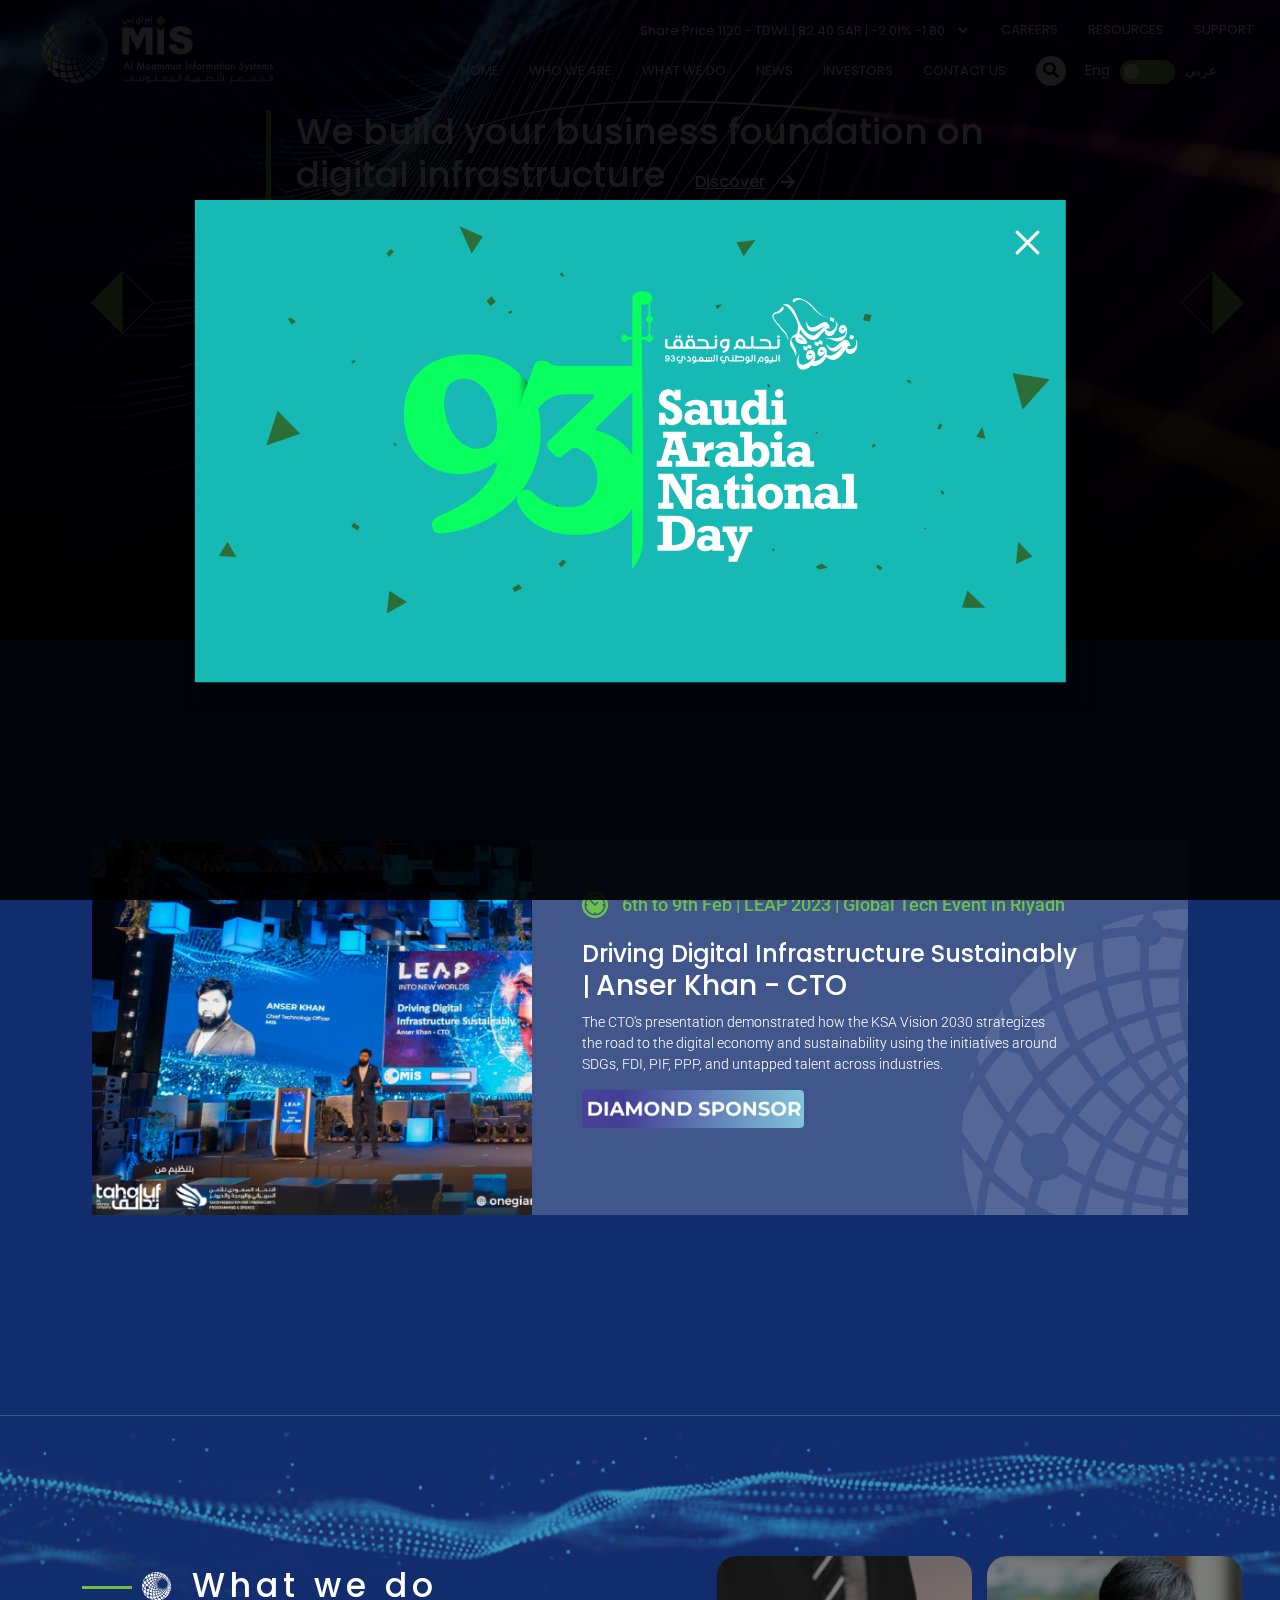
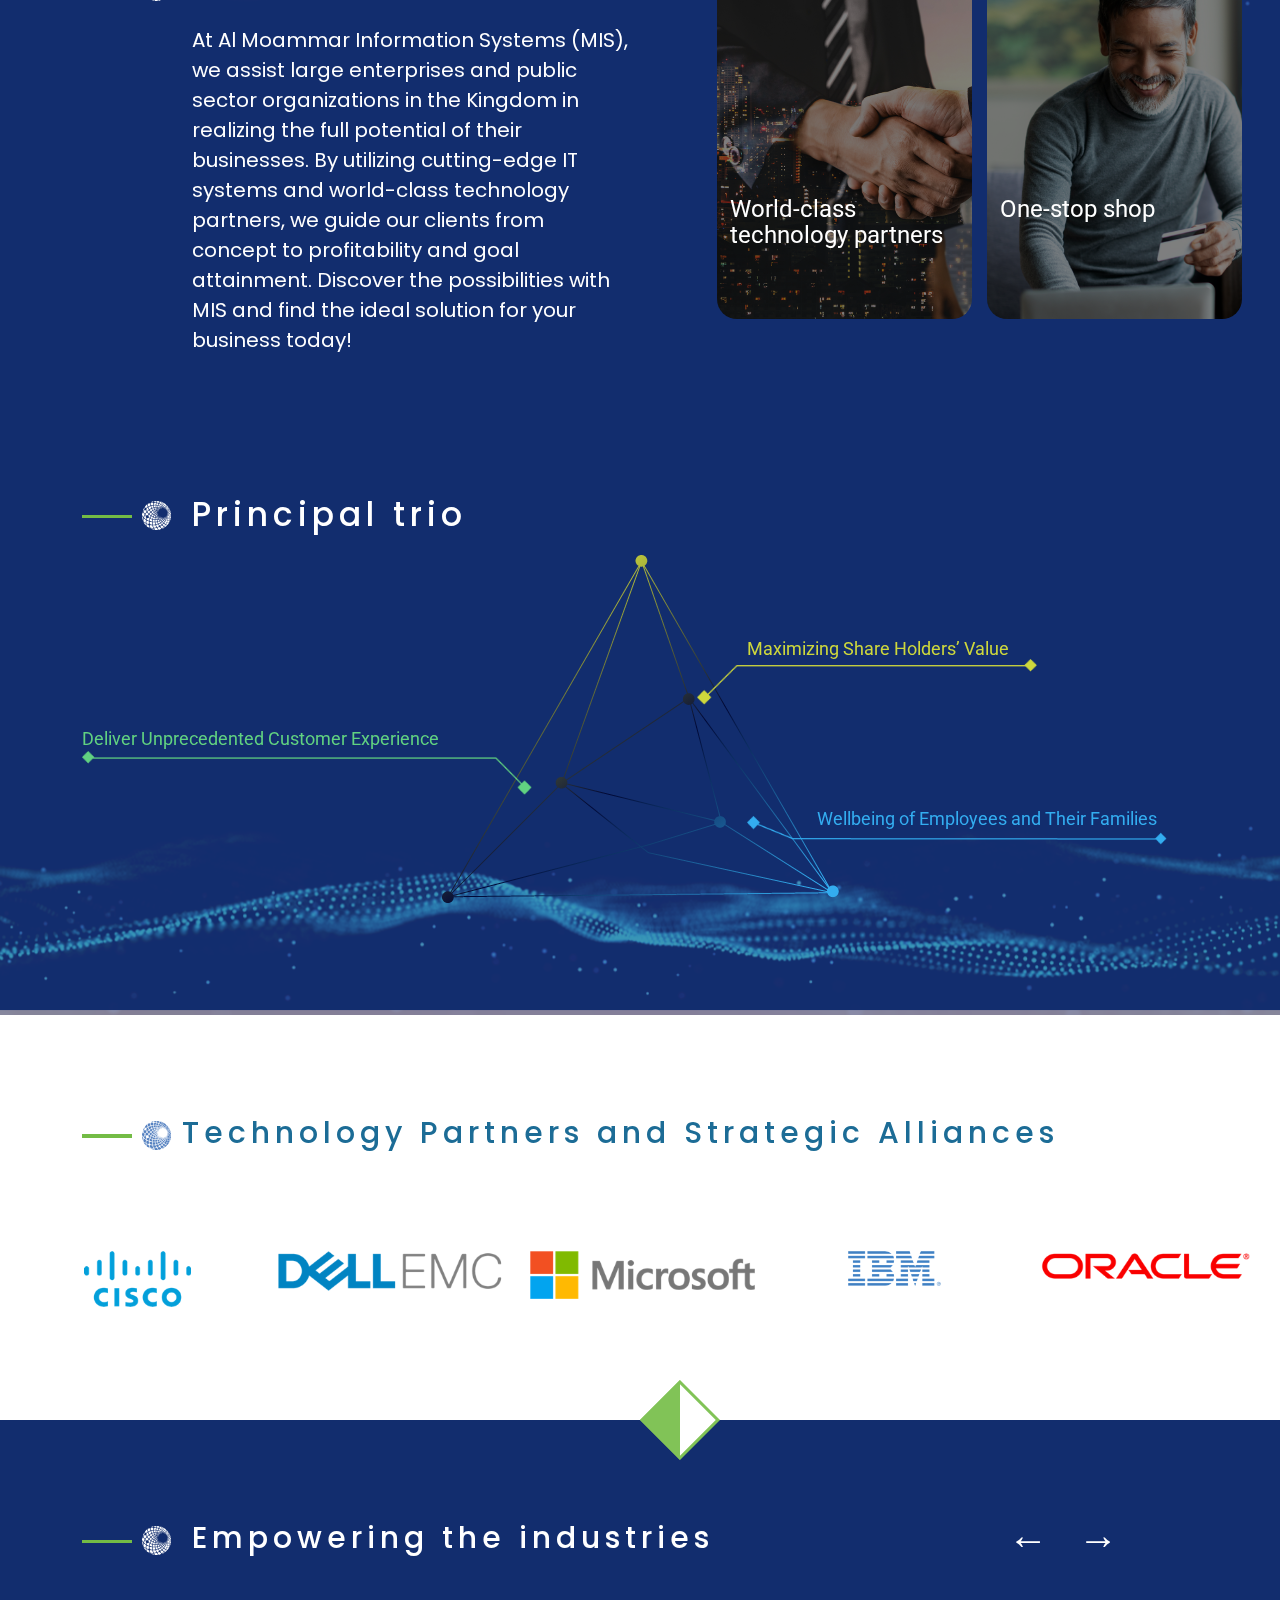
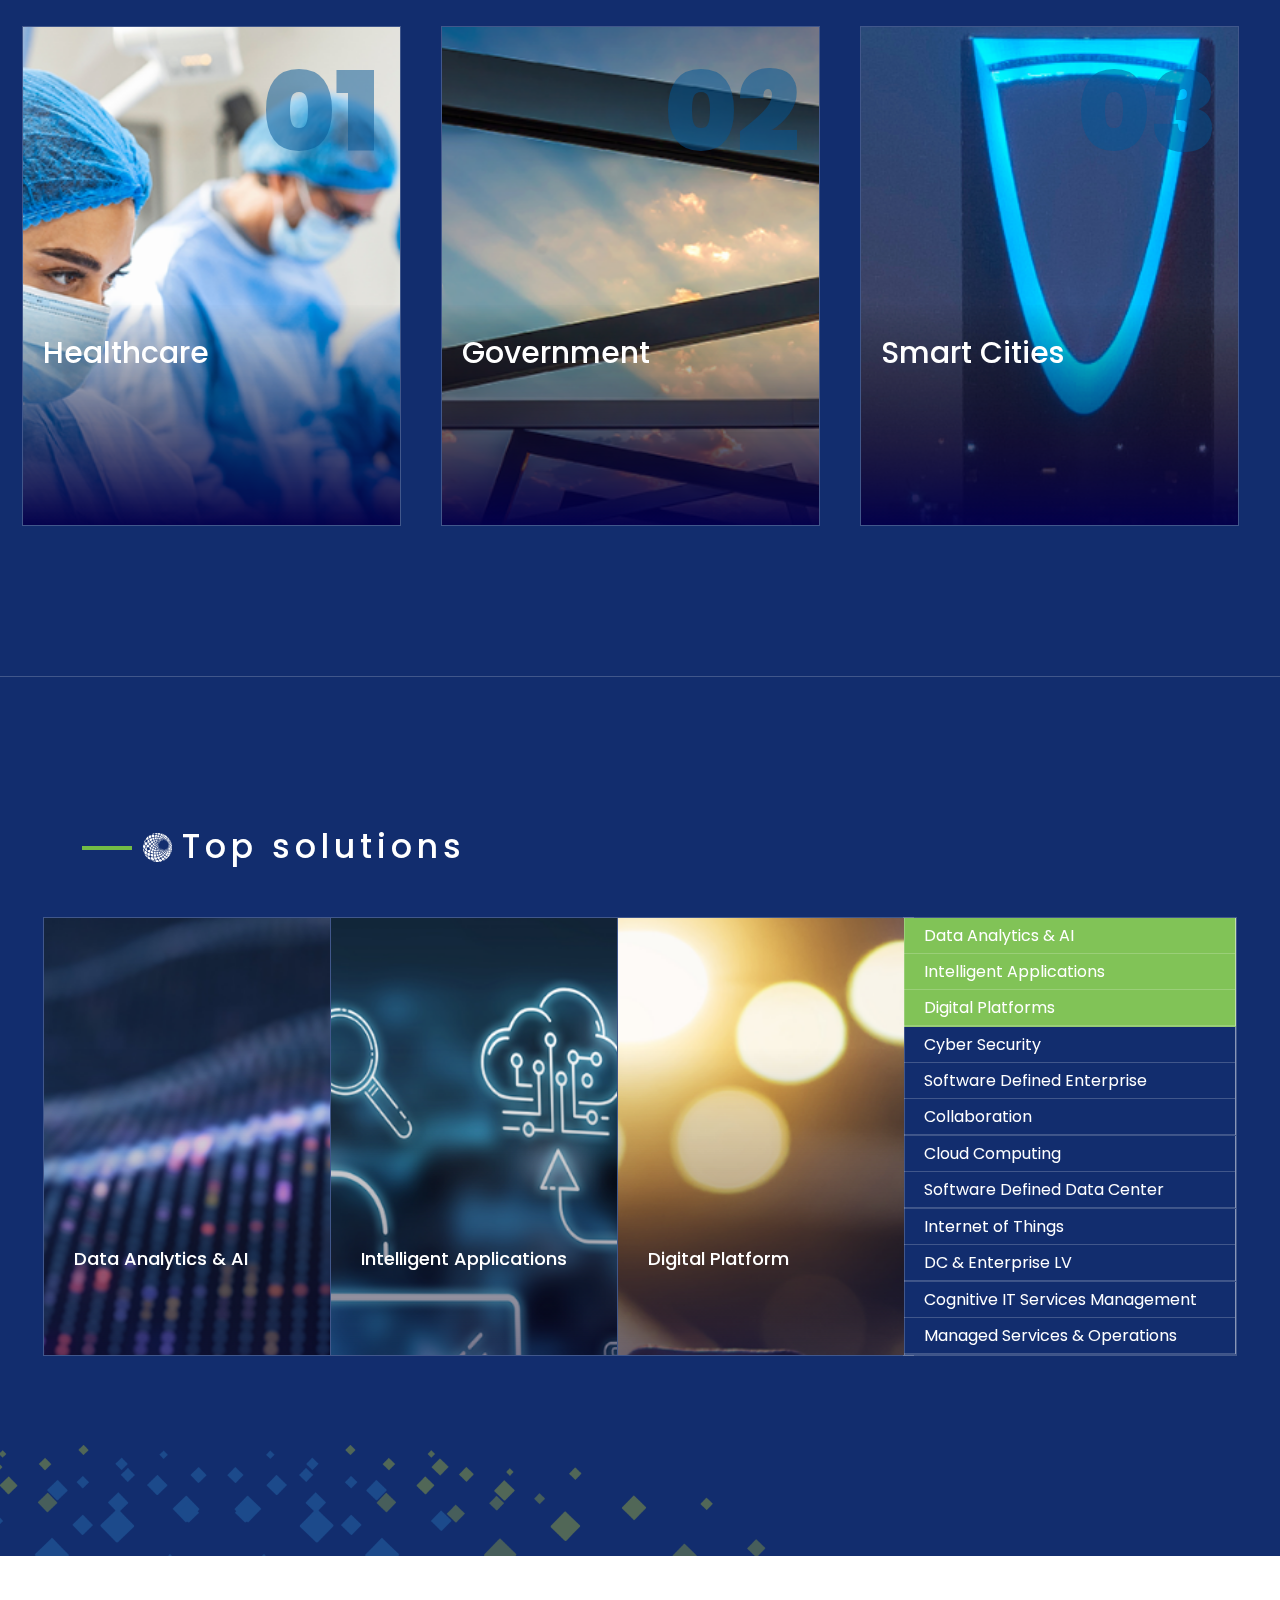
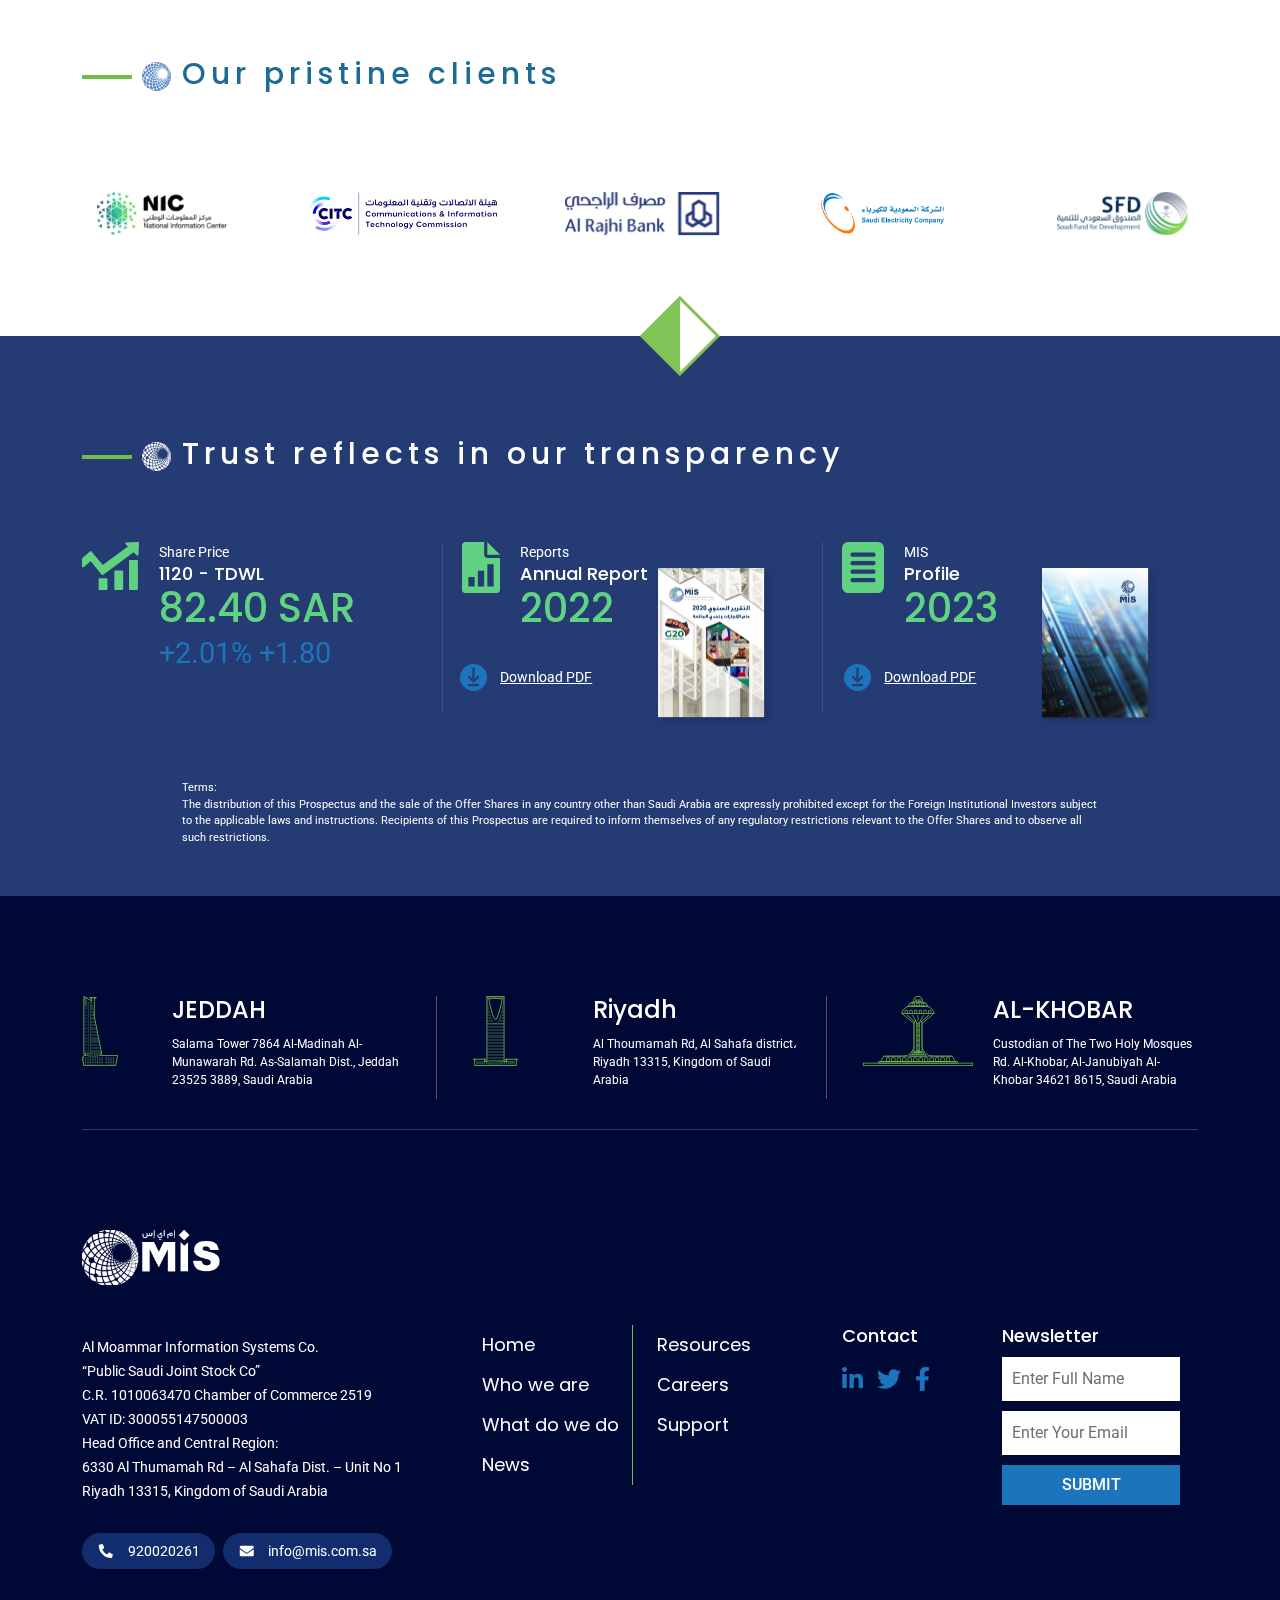
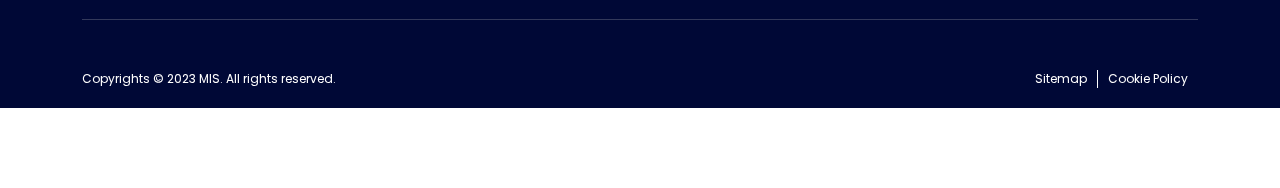
